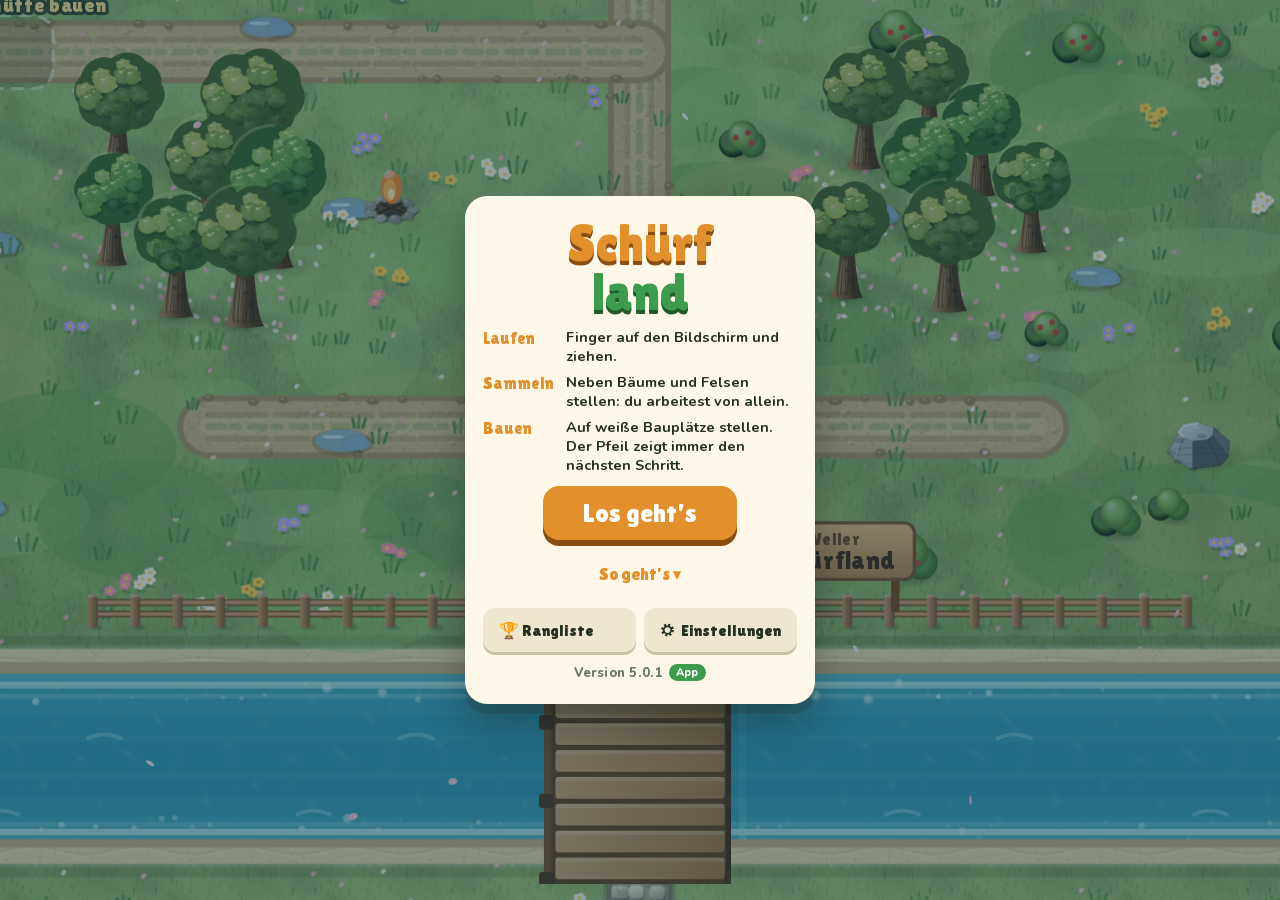
==== index.html @ 4ce953b7 "5.0.1: Lager-Rampe lagert alles ein, Holen nur per Knopf, Kran nur auf Wunsch Die Rampe packte ungef" ====
<!doctype html>
<html lang="de">
<head>
<meta charset="utf-8">
<meta name="viewport" content="width=device-width, initial-scale=1, viewport-fit=cover, user-scalable=no">
<title>Schürfland</title>
<meta name="description" content="Sammel- und Aufbauspiel: Rohstoffe abbauen, Dorf ausbauen, Produktion automatisieren.">
<meta name="theme-color" content="#2f9cc4">
<meta name="mobile-web-app-capable" content="yes">
<meta name="apple-mobile-web-app-capable" content="yes">
<meta name="apple-mobile-web-app-title" content="Schürfland">
<meta name="apple-mobile-web-app-status-bar-style" content="black-translucent">
<meta name="format-detection" content="telephone=no">
<link rel="manifest" href="manifest.webmanifest">
<link rel="icon" type="image/png" sizes="32x32" href="icons/favicon-32.png">
<link rel="apple-touch-icon" href="icons/apple-touch-icon.png">
<link rel="stylesheet" href="fonts.css">
<style>
:root{color-scheme:light;padding-top:env(safe-area-inset-top,0px);padding-bottom:env(safe-area-inset-bottom,0px);box-sizing:border-box}
body{margin:0;font:14px system-ui,-apple-system,"Segoe UI",sans-serif}
img{max-width:100%}
[hidden]{display:none!important}
#sfl-install{position:fixed;left:12px;right:12px;bottom:calc(12px + env(safe-area-inset-bottom,0px));z-index:9999;display:flex;gap:10px;align-items:center;
  background:#fff8e8;color:#23301f;border-radius:16px;padding:12px 12px 12px 14px;box-shadow:0 8px 24px rgba(0,0,0,.3);font:700 15px/1.3 Nunito,system-ui,sans-serif}
#sfl-install b{font-weight:900}
#sfl-install button{flex:none;min-width:44px;min-height:44px;border:0;border-radius:12px;background:#e2902b;color:#fff;font:900 15px Nunito,system-ui,sans-serif;cursor:pointer}
</style>
<style>
/* Layout: full-screen top-down island canvas; HUD chips on top with the current goal and a gear button; bottom sheet for workbench and order board; overlay cards for menu, settings and welcome-back */
:root{
  --sea:#2f9cc4; --grass:#7ccf5a; --wood:#a0662f; --stone:#9aa0a8; --gold:#ffd34d; --ink:#23301f; --paper:#fff8e8; --muted:#6b7a63; --mint:#3fcf8e; --red:#d9483b;
  --f-display:"Lilita One","Arial Black",system-ui,sans-serif;
  --f-body:"Nunito",system-ui,-apple-system,"Segoe UI",sans-serif;
  color-scheme:light;
}
[hidden]{display:none!important}
html,body{height:100%;margin:0;background:var(--sea);color:var(--ink);overflow:hidden;overscroll-behavior:none}
body{font-family:var(--f-body);-webkit-user-select:none;user-select:none;-webkit-tap-highlight-color:transparent}
#game{position:relative;width:100%;height:100%;overflow:hidden}
#cv{position:absolute;inset:0;width:100%;height:100%;display:block;touch-action:none}
#hud{position:absolute;left:0;right:0;top:0;padding:max(10px,env(safe-area-inset-top,0px)) max(16px,env(safe-area-inset-right,0px)) 0 max(16px,env(safe-area-inset-left,0px));display:flex;flex-direction:column;gap:8px;pointer-events:none}
.row{display:flex;align-items:center;gap:8px}
.chip{background:rgba(255,248,232,.94);border-radius:999px;padding:5px 12px;font-weight:900;font-size:16px;box-shadow:0 3px 0 rgba(35,48,31,.25);font-variant-numeric:tabular-nums;white-space:nowrap}
.chip.bump{animation:bump .22s ease-out}
@keyframes bump{50%{transform:scale(1.15)}}
.coin{display:inline-block;width:.85em;height:.85em;border-radius:50%;background:radial-gradient(circle at 35% 30%,#fff3b0 0 18%,var(--gold) 45%,#d9a516 100%);box-shadow:inset 0 -2px 0 #b8860b;vertical-align:-.08em;margin-right:.3em}
#bag.full{background:#ffd9d2;color:#b3261e}
#saved{flex:1;min-width:0;overflow:hidden;text-align:center;font-size:12px;font-weight:900;color:#fff;opacity:0;transition:opacity .35s;text-shadow:0 1px 2px rgba(0,0,0,.45);white-space:nowrap}
#saved.on{opacity:1}
#gear{pointer-events:auto;flex:none;width:36px;height:36px;border-radius:50%;background:rgba(255,248,232,.94);color:var(--ink);box-shadow:0 3px 0 rgba(35,48,31,.25);display:flex;align-items:center;justify-content:center;padding:0}
#gear svg{width:22px;height:22px}
#goal{align-self:center;background:rgba(35,48,31,.84);color:var(--paper);border-radius:12px;padding:6px 12px;font-weight:800;font-size:14px;text-align:center;max-width:100%;box-sizing:border-box;line-height:1.3}
#goal b{color:var(--gold)}
#goal small{display:block;font-size:13px;font-weight:700;color:#d6e6c6;margin-top:1px}
#goal small.wxl{color:#bfefff}
.buy.sure{background:var(--red);color:#fff;box-shadow:0 4px 0 #8f2a20}
#goal .coin{width:.8em;height:.8em}
#sheet{position:absolute;left:0;right:0;bottom:0;background:var(--paper);border-radius:20px 20px 0 0;box-shadow:0 -6px 24px rgba(0,0,0,.25);
  padding:14px max(16px,env(safe-area-inset-right,0px)) max(18px,env(safe-area-inset-bottom,0px)) max(16px,env(safe-area-inset-left,0px));display:flex;flex-direction:column;gap:6px;max-height:52%;overflow-y:auto;box-sizing:border-box}
#sheet h3{font-family:var(--f-display);font-weight:400;font-size:24px;margin:0;display:flex;justify-content:space-between;align-items:center}
#sheet h3 span{font-family:var(--f-body);font-size:16px;font-weight:900}
.sec{font-family:var(--f-display);font-size:19px;margin-top:6px}
.note{display:block;font-size:13px;color:var(--muted);font-weight:700}
.up{display:flex;justify-content:space-between;align-items:center;gap:10px;padding:6px 0;border-top:1px solid rgba(35,48,31,.1)}
.up div{min-width:0}
.up strong{display:block;font-size:16px}
.up small{display:block;font-size:13px;color:var(--muted);font-weight:700}
.pills{display:flex;flex-wrap:wrap;gap:6px;padding:0 0 6px}.pills .pill{max-width:100%;text-align:left}
.pill{font-family:var(--f-body);font-weight:900;font-size:13px;padding:6px 10px;border-radius:999px;background:#efe6cf;color:var(--ink);box-shadow:0 2px 0 #cbbf9f}
.sw{display:inline-block;width:.8em;height:.8em;border-radius:3px;vertical-align:-.05em;margin-right:.35em;box-shadow:inset 0 -2px 0 rgba(0,0,0,.25)}
.bar{display:inline-block;width:64px;height:7px;border-radius:4px;background:#e3dcc8;vertical-align:middle;margin-right:6px;overflow:hidden}
.bar i{display:block;height:100%;background:var(--mint)}
button{font-family:var(--f-display);border:0;cursor:pointer;transition:transform .08s}
button:active{transform:translateY(2px)}
button:focus-visible{outline:3px solid #1e6fd9;outline-offset:3px}
.buy{flex:none;min-width:86px;font-size:17px;padding:8px 12px;border-radius:12px;background:var(--mint);color:#0d3b26;box-shadow:0 4px 0 #23935f}
.buy.sm{min-width:0;font-size:14px;padding:7px 10px}
.buy:disabled{background:#d9d4c4;color:#8d8778;box-shadow:0 4px 0 #b9b3a2;cursor:default;transform:none}
#ov{position:absolute;inset:0;display:flex;align-items:center;justify-content:center;overflow-y:auto;
  padding:16px max(16px,env(safe-area-inset-right,0px)) 16px max(16px,env(safe-area-inset-left,0px));background:rgba(20,60,80,.45);box-sizing:border-box}
.card{width:100%;max-width:350px;margin:auto;background:var(--paper);border-radius:22px;padding:22px 18px;box-sizing:border-box;text-align:center;
  display:flex;flex-direction:column;gap:12px;align-items:center;box-shadow:0 10px 0 rgba(35,48,31,.2),0 20px 40px rgba(0,0,0,.25)}
.card h2{font-family:var(--f-display);font-weight:400;font-size:32px;margin:0;color:#e2902b;text-shadow:0 3px 0 #8a4d12}
.logo{font-family:var(--f-display);font-weight:400;font-size:52px;line-height:.95;margin:0;color:#e2902b;text-shadow:0 4px 0 #8a4d12}
.logo span{display:block;color:#3c9b4c;text-shadow:0 4px 0 #1f5c2a}
.how{display:grid;grid-template-columns:auto 1fr;gap:7px 12px;text-align:left;font-weight:700;font-size:14.5px;line-height:1.3;width:100%}
.how b{font-family:var(--f-display);font-weight:400;color:#e2902b;font-size:16.5px}
.big{font-size:26px;padding:12px 40px;border-radius:16px;background:#e2902b;color:#fff;box-shadow:0 6px 0 #8a4d12}
.ghost{font-size:16px;padding:8px 16px;border-radius:12px;background:#efe6cf;color:var(--ink);box-shadow:0 3px 0 #cbbf9f;display:inline-flex;align-items:center;gap:6px}
.ghost svg{width:18px;height:18px}
.small{margin:0;font-size:14px;color:var(--muted);font-weight:700}
.ver{margin:0;font-size:13px;color:var(--muted);font-weight:800;letter-spacing:.02em}
.earn{font-family:var(--f-display);font-size:46px;color:#d99a12;text-shadow:0 3px 0 rgba(35,48,31,.18);line-height:1}
.made{font-weight:800;font-size:15px;line-height:1.45;margin:0}
.opts{width:100%;display:flex;flex-direction:column;gap:2px}
.opt{display:flex;justify-content:space-between;align-items:center;padding:8px 2px;border-top:1px solid rgba(35,48,31,.1);font-weight:900;font-size:17px}
.tog{min-width:92px;font-size:17px;padding:7px 12px;border-radius:12px;background:var(--mint);color:#0d3b26;box-shadow:0 4px 0 #23935f}
.tog.off{background:#d9d4c4;color:#6d6758;box-shadow:0 4px 0 #b9b3a2}
.danger{font-size:16px;padding:9px 14px;border-radius:12px;background:#f3d5cf;color:#9b2a1f;box-shadow:0 3px 0 #d9a79d}
.danger.sure{background:var(--red);color:#fff;box-shadow:0 3px 0 #8f2a20}
.news{width:100%;text-align:left;background:#f3ead3;border-radius:14px;padding:10px 14px;box-sizing:border-box;font-size:14px;font-weight:700;line-height:1.35}
.news b{font-family:var(--f-display);font-weight:400;font-size:17px;color:#e2902b}
.news ul{margin:4px 0 0;padding-left:18px}
#blast{position:absolute;right:max(16px,env(safe-area-inset-right,0px));bottom:max(26px,calc(env(safe-area-inset-bottom,0px) + 14px));width:66px;height:66px;border-radius:50%;color:#fff;font-family:var(--f-display);font-size:28px;line-height:1;padding:0;
  background-image:conic-gradient(rgba(25,25,25,.55) var(--p,0%),rgba(0,0,0,0) 0),radial-gradient(circle at 35% 30%,#ffb35c,#e2483f 72%);box-shadow:0 5px 0 #8f2a20,0 8px 18px rgba(0,0,0,.25);text-shadow:0 2px 0 rgba(0,0,0,.35)}
#blast:disabled{box-shadow:0 5px 0 #6d4a44;cursor:default}
#blast.ready{animation:pulse 1.2s ease-in-out infinite}
#blast small{display:block;font-size:11px;font-family:var(--f-body);font-weight:900;margin-top:2px}
@keyframes pulse{50%{transform:scale(1.07)}}
#lagerBtn{pointer-events:auto;border:0;font-family:var(--f-body);color:var(--ink);cursor:pointer}
#lagerBtn.full{background:#ffd9d2;color:#b3261e}
#lagerBtn.warn{color:#9b2a1f}
.tabs{display:flex;gap:6px;position:sticky;top:-14px;background:var(--paper);padding:6px 0 6px;margin-top:-6px;z-index:1}
.tab{flex:1;font-size:15px;padding:8px 4px;border-radius:12px;background:#efe6cf;color:var(--ink);box-shadow:0 3px 0 #cbbf9f;white-space:nowrap}
.tab.on{background:#e2902b;color:#fff;box-shadow:0 3px 0 #8a4d12}
.x{flex:none;width:38px;height:38px;border-radius:50%;background:#efe6cf;color:var(--ink);box-shadow:0 3px 0 #cbbf9f;font-size:20px;line-height:1;padding:0}
.hd{display:flex;align-items:center;justify-content:space-between;gap:8px}
.hd h3{flex:1;min-width:0;flex-wrap:wrap;gap:2px 8px}
.grid{display:grid;grid-template-columns:repeat(auto-fill,minmax(150px,1fr));gap:6px}
.it{display:grid;grid-template-columns:auto 1fr auto;align-items:center;gap:2px 6px;background:#f3ead3;border-radius:12px;padding:6px 6px 6px 9px;min-width:0}
.it .nm{grid-column:2/4;min-width:0;font-weight:900;font-size:14px;line-height:1.15;overflow-wrap:anywhere}
.it .ct{grid-column:1/3;font-size:13px;color:var(--muted);font-weight:800;line-height:1.2}
.it .sw{margin:0}
.it .buy{min-width:0;font-size:13px;padding:6px 8px;box-shadow:0 3px 0 #23935f}
.warnl{background:#ffe3dc;color:#8f2a20;border-radius:12px;padding:7px 10px;font-weight:800;font-size:14px;line-height:1.3}
.okl{background:#e2f6e6;color:#1f6a3a;border-radius:12px;padding:7px 10px;font-weight:800;font-size:14px}
.pt{width:100%;border-collapse:collapse;font-size:14px;font-weight:800;font-variant-numeric:tabular-nums}
.pt td,.pt th{padding:5px 4px;border-top:1px solid rgba(35,48,31,.1);text-align:right;white-space:nowrap}
.pt th{font-size:13px;color:var(--muted);border-top:0}
.pt td:first-child,.pt th:first-child{text-align:left;white-space:normal}
.pt .neg{color:#b3261e}.pt .pos{color:#1f8a4a}.pt tr.bad td{background:#fff0ec}
.rec{display:flex;align-items:center;gap:4px;font-weight:900;font-size:14px;flex-wrap:wrap}
.sw.r{border-radius:50%}
.tabs{flex:none;flex-wrap:wrap}
.tabs::-webkit-scrollbar{display:none}
.tab{flex:1 1 28%;min-width:0;padding:8px 6px}
.hrow{display:grid;grid-template-columns:46px 1fr;gap:2px 10px;align-items:center;padding:8px 0 4px;border-top:1px solid rgba(35,48,31,.1)}
.hrow img{width:46px;height:46px;border-radius:12px;background:#f3ead3;grid-row:span 2}
.hrow strong{font-size:16px;line-height:1.15}
.hrow small{display:block;font-size:13px;color:var(--muted);font-weight:800;line-height:1.3}
.lvb{display:inline-block;width:56px;height:7px;border-radius:4px;background:#e3dcc8;vertical-align:middle;margin:0 4px;overflow:hidden}
.lvb i{display:block;height:100%;background:#e2902b}
.trait{display:inline-block;font-size:12.5px;font-weight:900;padding:2px 7px;border-radius:999px;background:#e2f6e6;color:#1f6a3a;margin:3px 4px 0 0}
.trait.food{background:#fff3cf;color:#7a5a12}.trait.hungry{background:#ffe3dc;color:#8f2a20}
.pill.on{background:#e2902b;color:#fff;box-shadow:0 2px 0 #8a4d12}
.pbar{flex:none;height:9px;border-radius:5px;background:#e3dcc8;overflow:hidden;margin-top:3px}.pbar i{display:block;height:100%;background:var(--mint)}
.req{display:grid;grid-template-columns:1fr auto;gap:2px 10px;font-weight:800;font-size:14px;align-items:center}
.req .ok{color:#1f8a4a}
.coll{display:grid;grid-template-columns:repeat(auto-fill,minmax(66px,1fr));gap:6px}
.coll div{background:#f3ead3;border-radius:10px;padding:5px 3px;text-align:center;font-size:12px;font-weight:800;line-height:1.15;overflow-wrap:anywhere}
.coll img{width:34px;height:34px;display:block;margin:0 auto 2px}
.coll .no{opacity:.4}.coll .no img{filter:grayscale(1) brightness(.6)}
.optc{display:flex;flex-direction:column;align-items:stretch;gap:2px;padding:6px 2px;border-top:1px solid rgba(35,48,31,.1);font-weight:900;font-size:16px;text-align:left}
.optc label{display:flex;justify-content:space-between}
.sld{width:100%;accent-color:#e2902b;height:26px;margin:0}
#fade{position:absolute;inset:0;background:#08060e;pointer-events:none;opacity:0}
@media (max-width:400px){.chip{font-size:15px;padding:5px 9px}.row{gap:6px}}
@media (max-width:350px){.chip{font-size:14px;padding:4px 7px}#saved{display:none}.tab{min-width:0;padding:8px 7px;font-size:14px}}
.ts{display:none}@media (max-width:370px){.tl{display:none}.ts{display:inline}}
@media (min-width:360px){.tabs.n7 .tab{flex-basis:22%;padding:8px 3px}.tabs.n7 .tl{display:none}.tabs.n7 .ts{display:inline}}
@media (prefers-reduced-motion:reduce){#blast.ready{animation:none}button{transition:none}.chip.bump{animation:none}#saved{transition:none}}
/* 4.3: Tippflächen mindestens 44 px, ein Bauteil-Satz für alle Bögen */
#sheet button,#hud button,.card button{min-height:44px;min-width:44px;box-sizing:border-box}
.pill{padding:8px 12px;font-size:14px}.it .buy{min-width:56px;padding:6px 8px}
#gear,.x{width:44px;height:44px}#lagerBtn{padding:5px 12px}
.buy:disabled,.buy[aria-disabled="true"]{pointer-events:none}
.up.why{cursor:pointer}
@media (max-width:400px){#saved .svt{display:none}#saved{font-size:16px}}
#saved.fail{display:block!important;opacity:1;color:#fff;background:#d9483b;border-radius:999px;padding:4px 10px;flex:none;text-shadow:none}
#toast{position:absolute;left:50%;bottom:max(24px,calc(env(safe-area-inset-bottom,0px) + 14px));transform:translateX(-50%);max-width:calc(100% - 32px);box-sizing:border-box;background:rgba(35,48,31,.9);color:var(--paper);border-radius:14px;padding:8px 14px;font-weight:800;font-size:15px;text-align:center;pointer-events:none;opacity:0;transition:opacity .25s}
#toast.on{opacity:1}
.sup{display:block;font-size:13px;color:#1f6a3a;font-weight:800;margin-top:2px}
.bufl{display:flex;flex-wrap:wrap;gap:4px 10px;font-weight:800;font-size:14px}
details.news summary,details.how2 summary{cursor:pointer;font-family:var(--f-display);font-size:17px;color:#e2902b;min-height:44px;display:flex;align-items:center;justify-content:center;gap:6px;list-style:none}
details.news summary::-webkit-details-marker,details.how2 summary::-webkit-details-marker{display:none}
details.news[open] summary{justify-content:flex-start}
details.how2{width:100%}details.how2 .how{margin-top:6px}
.xfer{width:100%;display:flex;flex-direction:column;gap:8px;text-align:left}
.xfer textarea{width:100%;box-sizing:border-box;min-height:84px;border-radius:12px;border:2px solid #cbbf9f;background:#fff;padding:8px;font:13px/1.3 ui-monospace,Menlo,monospace;color:var(--ink);resize:vertical;-webkit-user-select:text;user-select:text}
.xfer .row2{display:flex;gap:8px;flex-wrap:wrap}.xfer .row2 button{flex:1 1 40%}
.xfer .msg{font-weight:800;font-size:14px;line-height:1.35}.xfer .msg.bad{color:#9b2a1f}.xfer .msg.ok{color:#1f6a3a}
#back.stick{position:sticky;bottom:max(6px,env(safe-area-inset-bottom,0px));z-index:2}
.appt{display:inline-block;margin-left:6px;padding:1px 7px;border-radius:999px;background:#3c9b4c;color:#fff;font-size:11px;vertical-align:1px}
/* 4.4: Uhr und Jahreszeit unter dem Ziel (antippen: mehr dazu) */
#clock{pointer-events:auto;align-self:flex-start;background:none;border:0;padding:0 2px;margin-top:-10px;display:flex;align-items:center;font-family:var(--f-body);color:var(--ink);cursor:pointer}
#clock .clk{font-size:13px;padding:3px 10px;background:rgba(255,248,232,.86);box-shadow:0 2px 0 rgba(35,48,31,.2)}
@media (max-width:350px){#clock .clk{font-size:12px;padding:3px 8px}}
@media (max-height:620px){.logo{font-size:40px}.how{font-size:13.5px;gap:5px 10px}.card{gap:9px;padding:16px 16px}.big{font-size:23px;padding:10px 32px}}
@media (max-width:350px){#lagerBtn{padding:4px 8px}}
/* 4.5: Namen, Rangliste, Beim Verlassen */
.sel{-webkit-user-select:text;user-select:text}
.form{width:100%;display:flex;flex-direction:column;gap:4px;text-align:left}
.form label{font-weight:900;font-size:15px;margin-top:4px}.form label small{font-weight:700;color:var(--muted);font-size:13px}
.txt{width:100%;box-sizing:border-box;min-height:44px;border-radius:12px;border:2px solid #cbbf9f;background:#fff;padding:8px 10px;font:800 16px var(--f-body);color:var(--ink);-webkit-user-select:text;user-select:text}
.txt:focus{outline:3px solid #1e6fd9;outline-offset:1px;border-color:#1e6fd9}
.form .msg,.xfer .msg{font-weight:800;font-size:14px;line-height:1.35;min-height:1px}.form .msg.bad{color:#9b2a1f}.form .msg.ok{color:#1f6a3a}
.form .row2{display:flex;gap:8px;margin-top:4px}.form .row2 button{flex:1}
.opts2{padding:6px 0 4px}
.seg{display:flex;gap:6px;flex-wrap:wrap;margin-top:4px}.seg .pill{flex:1 1 auto;min-height:44px}
.mrow{display:flex;gap:8px;flex-wrap:wrap;justify-content:center;width:100%}.mrow button{flex:1 1 40%}
.lnk{text-decoration:none;justify-content:center;min-height:44px;box-sizing:border-box}
.rhd{width:100%}.rhd h2{flex:1;text-align:left}
.x.spin{animation:spin 1s linear infinite}@keyframes spin{to{transform:rotate(360deg)}}
.rwrap{width:100%}
.rlist{width:100%;display:flex;flex-direction:column;gap:3px;text-align:left}
.rrow{display:grid;grid-template-columns:30px minmax(0,1fr) 24px auto;gap:2px 6px;align-items:center;background:#f3ead3;border-radius:10px;padding:5px 8px;font-variant-numeric:tabular-nums}
.rrow .rp{font-family:var(--f-display);font-size:17px;color:#8a4d12;text-align:center}
.rrow .rn{min-width:0;line-height:1.15}.rrow .rn b{display:block;font-size:15px;font-weight:900;overflow:hidden;text-overflow:ellipsis;white-space:nowrap}
.rrow .rn small,.rrow .rs small{display:block;font-size:12px;color:var(--muted);font-weight:800;overflow:hidden;text-overflow:ellipsis;white-space:nowrap}
.rrow .rt{font-size:17px;text-align:center}.rrow .rs{text-align:right;line-height:1.15}.rrow .rs b{font-size:15px;font-weight:900}
.rrow .rs .coin{width:.8em;height:.8em;margin-right:.15em}
.rrow.me{background:#ffe7a8;box-shadow:inset 0 0 0 2px #e2902b}
.rrow.pin{position:sticky;bottom:70px;margin-top:6px;grid-template-columns:30px minmax(0,1fr);z-index:1}
.rlist.sm .rrow{padding:4px 8px}
.rinfo{background:#f3ead3;border-radius:12px;padding:10px 12px;font-weight:800;font-size:14px;text-align:center}.rinfo.bad{background:#ffe3dc;color:#8f2a20}
.rbtn{display:flex;gap:8px;flex-wrap:wrap;width:100%;justify-content:center}.rbtn button{flex:1 1 40%}
/* 5.0: ruhigeres HUD (4 feste Elemente), Ziel-Kasten in drei Zeilen, 5 Tabs, Tagesaufträge, Umbau-Karte */
#saved{flex:1;opacity:0!important;pointer-events:none}#saved.fail{opacity:1!important;flex:none;margin-left:auto}#saved.fail+#lagerBtn{margin-left:0}
#lagerBtn{position:relative;margin-left:auto}#lagerBtn .dot{position:absolute;top:-3px;right:-3px;width:12px;height:12px;border-radius:50%;background:var(--red);box-shadow:0 0 0 2px #fff8e8}
#coins.off{visibility:hidden}
#clock{display:none!important}
#goal{position:relative;padding:6px 14px}
#goal .gt{display:block}
#goal .gw{display:flex;flex-wrap:wrap;justify-content:center;gap:1px 10px;font-size:13.5px;font-weight:800;color:#f3ead3;margin-top:1px;font-variant-numeric:tabular-nums}
#goal .gw span{display:inline-flex;align-items:center;gap:2px;white-space:nowrap}
#goal .gw img{width:20px;height:19px;flex:none}
#goal .gw .ok{color:#8ef0a8}#goal .gw .full{color:#8ef0a8;opacity:.75}
#goal small{display:-webkit-box;-webkit-line-clamp:2;-webkit-box-orient:vertical;overflow:hidden}
#goal .wx{position:absolute;right:-7px;top:-7px;width:24px;height:24px;border-radius:50%;background:rgba(35,48,31,.9);box-shadow:0 0 0 2px rgba(255,248,232,.85);font-size:13px;line-height:24px;text-align:center}
.tabs.t5{flex-wrap:nowrap;gap:4px}
.tabs.t5 .tab{flex:1 1 0;min-width:0;padding:3px 1px;font-size:12.5px;line-height:1.05;display:flex;flex-direction:column;align-items:center;justify-content:center;gap:1px;overflow:hidden}
.tabs.t5 .tab .ti{font-size:17px;line-height:1.1}.tabs.t5 .tab .tn{max-width:100%;overflow:hidden;text-overflow:ellipsis}
@media (max-width:350px){.tabs.t5 .tab{font-size:11.5px}}
.up.hl{background:#fff1c9;border-radius:12px;padding:6px 8px;box-shadow:inset 0 0 0 2px #e2902b}
.mgrid{display:grid;grid-template-columns:1fr 1fr;gap:6px}
.mbtn{display:flex;align-items:center;gap:8px;text-align:left;font-family:var(--f-body);font-size:15px;padding:8px 10px;border-radius:14px;background:#f3ead3;color:var(--ink);box-shadow:0 3px 0 #cbbf9f;min-width:0}
.mbtn .mi{font-size:22px;flex:none}.mbtn b{display:block;font-weight:900;line-height:1.1}.mbtn small{display:block;font-size:12px;color:var(--muted);font-weight:800;line-height:1.15}
.mbtn span:last-child{min-width:0}
.stamps{display:grid;grid-template-columns:repeat(7,1fr);gap:5px;margin:2px 0 4px}
.stamp{aspect-ratio:1;border-radius:50%;border:2px dashed #cbbf9f;display:flex;align-items:center;justify-content:center;font-size:17px;background:#fffdf6;color:#cbbf9f;font-weight:900}
.stamp.on{background:radial-gradient(circle at 35% 30%,#ffd08a,#e2902b 70%);border:2px solid #8a4d12;color:#fff;box-shadow:0 2px 0 #8a4d12}
.chestc{display:flex;flex-direction:column;gap:6px;background:#fff1c9;border-radius:14px;padding:8px 10px}
.dord .rec img,.dord strong img{width:20px;height:19px;vertical-align:-4px;margin-right:2px}
.upd{width:100%;text-align:left;display:flex;flex-direction:column;gap:6px}
.upd .ref{background:#e2f6e6;color:#1f6a3a;border-radius:12px;padding:8px 12px;font-weight:800;font-size:14px;line-height:1.35}
.upd .ref b{font-family:var(--f-display);font-weight:400;font-size:17px}
.sub{font-size:12px;color:var(--muted);font-weight:800}
#toast{width:max-content;max-width:min(360px,calc(100% - 32px))}
</style>
</head>
<body>
<div id="game">
  <canvas id="cv"></canvas>
  <div id="hud" hidden>
    <div class="row"><div class="chip" id="coins"><span class="coin"></span>0</div><div class="chip" id="bag">🎒 0/20</div><div id="saved" role="status" aria-label="Speichern fehlgeschlagen"></div><button class="chip" id="lagerBtn" hidden aria-label="Dorf-Menü">☰ Dorf</button>
      <button id="gear" aria-label="Pause und Einstellungen"><svg viewBox="0 0 24 24" aria-hidden="true"><circle cx="12" cy="12" r="8" fill="none" stroke="currentColor" stroke-width="4.5" stroke-dasharray="3.1 3.2"/><circle cx="12" cy="12" r="6" fill="none" stroke="currentColor" stroke-width="2.8"/></svg></button></div>
    <div id="goal"></div>
    <button id="clock" hidden aria-hidden="true" tabindex="-1"><span id="clockTxt"></span></button>
  </div>
  <button id="blast" hidden aria-label="Sprengen"></button>
  <div id="fade"></div>
  <div id="sheet" hidden></div>
  <div id="toast" role="status" aria-live="polite"></div>
  <div id="ov"><div class="card" id="card"></div></div>
</div>

<script>
window.SFL_APP = { version: "5.0.1-534cfed2", standalone: (window.matchMedia && matchMedia('(display-mode: standalone)').matches) || navigator.standalone === true };
</script>
<script>
(() => {
'use strict';
const $ = id => document.getElementById(id);
const cv = $('cv'), ctx = cv.getContext('2d');
const blastEl = $('blast');
const clockEl = $('clock'), clockTxt = $('clockTxt');
const hud = $('hud'), coinsEl = $('coins'), bagEl = $('bag'), lagerEl = $('lagerBtn'), goalEl = $('goal'), savedEl = $('saved'), gearEl = $('gear'), sheet = $('sheet'), ov = $('ov'), card = $('card');
const FONT = '"Lilita One","Arial Black",system-ui,sans-serif';
const HOME_KEY = 'schuerfland-save', MKEY = 'schuerfland-meta', SKEY = 'schuerfland-settings', VERSION = '5.0.1', SAVE_V = 5.0;
const toastEl = $('toast');
try { document.documentElement.lang = 'de'; } catch (e) {}
// App-Hülle (installierbare Version auf eigener Domain): setzt window.SFL_APP = { version, standalone: true, onReady? }
const APP = (() => { try { const a = window.SFL_APP; return a && typeof a === 'object' ? a : null; } catch (e) { return null; } })();
// ---------- 5.0: Texte und Portal-Adapter (gemeinsam; Inhalt: Paket C) ----------
// Alle neuen Texte laufen über tx('schluessel', 'Deutscher Text'). In 5.0 kommt einfach der deutsche Text zurück; 5.1 hängt hier Übersetzungen an.
const tx = (k, de) => de;
// Portal-Anschluss (5.1). In 5.0 tut PORTAL nichts: rewarded() liefert false, also werden keine Werbe-Knöpfe gezeigt. midgame() ruft sofort weiter.
const PORTAL = { name: null, gameplayStart() {}, gameplayStop() {}, happy() {}, rewarded(kind, onDone) { return false; }, midgame(onDone) { if (typeof onDone === 'function') onDone(); } };
// ---------- (Ende 5.0: Texte und Portal-Adapter) ----------
// Expedition: ein kleiner Meta-Spielstand (Meisterpunkte, Boni, Inselliste) neben getrennten Spielständen je Insel.
// Die Heimatinsel bleibt unter ihrem alten Schlüssel; jede neue Insel bekommt einen eigenen.
const META0 = () => ({ v: 1, active: 0, islands: [], mp: 0, mpAll: 0, boost: {}, ship: false, next: 1, got: {} });
let META = META0(), metaFix = false;   // metaFix: reparierter Meta-Stand wird erst nach dem fertigen Laden geschrieben
(function readMeta() {
  const isO = v => v && typeof v === 'object' && !Array.isArray(v);
  let str = null, r = null;
  try { str = localStorage.getItem(MKEY); } catch (e) {}
  try { r = JSON.parse(str || 'null'); } catch (e) { r = null; }
  const extra = [];
  if (!isO(r)) {
    // Kaputt oder fehlt: jeder Insel-Spielstand trägt eine Kopie, die neueste gewinnt
    try { if (str && localStorage.getItem(MKEY + '-broken') === null) localStorage.setItem(MKEY + '-broken', str.slice(0, 200000)); } catch (e) {}
    r = null; let bt = -1;
    try {
      const ks = []; for (let i = 0; i < localStorage.length; i++) ks.push(localStorage.key(i));
      for (const k of ks) {
        if (k !== HOME_KEY && !/^schuerfland-insel-\d+$/.test(k)) continue;
        try { const o = JSON.parse(localStorage.getItem(k)); if (!isO(o)) continue; if (isO(o.isl)) extra.push(o.isl); if (isO(o.meta) && (Number(o.lastSeen) || 0) > bt) { bt = Number(o.lastSeen) || 0; r = o.meta; } } catch (e) {}
      }
    } catch (e) {}
    if (!r && !extra.length) return;
    r = r || {};
  }
  try {
    const seen = new Set(), isl = [...(Array.isArray(r.islands) ? r.islands : []), ...extra].filter(i => isO(i) && Number.isInteger(i.n) && i.n > 0 && ['nebel', 'eis', 'dschungel'].includes(i.theme) && !seen.has(i.n) && seen.add(i.n)).map(i => ({ ...i, seed: (Number(i.seed) >>> 0) || 1, mirror: !!i.mirror, name: String(i.name || '').slice(0, 30) || 'Insel ' + i.n })).sort((a, b) => a.n - b.n);
    const nn = v => Math.max(0, Math.floor(Number(v) || 0)), got = {};
    if (isO(r.got)) for (const k of Object.keys(r.got)) got[k] = nn(r.got[k]);
    META = { ...META0(), ...r, islands: isl, mp: nn(r.mp), mpAll: nn(r.mpAll), don: nn(r.don), boost: isO(r.boost) ? r.boost : {}, active: Number.isInteger(r.active) ? r.active : 0, ship: !!r.ship || isl.length > 0, next: Math.max(nn(r.next), 1, ...isl.map(i => i.n + 1)), got };
    if (extra.length || str === null || !isO(JSON.parse(str || 'null'))) metaFix = true;
  } catch (e) { META = META0(); }
})();
const ISL = META.active > 0 ? META.islands.find(i => i.n === META.active) || null : null;
if (!ISL) META.active = 0;
const KEY = ISL ? 'schuerfland-insel-' + ISL.n : HOME_KEY;
const BKEY = v => KEY + '-backup-v' + v, PKEY = KEY + '-prev';
function saveMeta() { try { localStorage.setItem(MKEY, JSON.stringify(META)); } catch (e) {} }
// Meisterpunkte-Boni: gelten auf allen Inseln
const BOOST = {
  start: { name: 'Startkapital',    what: 'Neue Inseln starten mit Münzen', fx: l => fmt(600 * l), max: 3, cost: [3, 6, 10] },
  abbau: { name: 'Werkzeugkunde',   what: 'Hacken und Fällen schneller',    fx: l => '+' + 6 * l + ' %', max: 5, cost: [2, 4, 6, 9, 12] },
  bag:   { name: 'Packkunst',       what: 'Mehr Platz im Rucksack',         fx: l => '+' + 5 * l, max: 3, cost: [3, 6, 10] },
  xp:    { name: 'Lehrmeister',     what: 'Helfer lernen schneller',        fx: l => '+' + 25 * l + ' %', max: 3, cost: [2, 5, 9] },
  mspd:  { name: 'Maschinenbau',    what: 'Maschinen schneller',            fx: l => '+' + 6 * l + ' %', max: 5, cost: [3, 5, 8, 11, 15] },
  lager: { name: 'Lagerkunde',      what: 'Größeres Lager',                 fx: l => '+' + 15 * l + ' %', max: 3, cost: [3, 6, 10] },
  preis: { name: 'Handelsgeschick', what: tx('boost.preis', 'Mehr Lohn für Tagesaufträge'), fx: l => '+' + 4 * l + ' %', max: 5, cost: [3, 5, 8, 11, 15] },   // 5.0: wirkt über orderMul('daily') statt auf die Preise
};
const BL = k => BOOST[k] ? Math.max(0, Math.min(BOOST[k].max, Math.floor(Number(META.boost[k]) || 0))) : 0;
const ISEED = ISL ? ISL.seed : 20261107, MIRROR = !!(ISL && ISL.mirror), MAXIS = 1010;
const MXv = x => MIRROR ? MAXIS - x : x;   // Spiegelung der Inselkarte (für spätere feste Punkte)
const fadeEl = $('fade');
const GEAR = '<svg viewBox="0 0 24 24" aria-hidden="true"><circle cx="12" cy="12" r="8" fill="none" stroke="currentColor" stroke-width="4.5" stroke-dasharray="3.1 3.2"/><circle cx="12" cy="12" r="6" fill="none" stroke="currentColor" stroke-width="2.8"/></svg>';

// ---------- Farben ----------
function rgbOf(h) { const n = parseInt(h.slice(1), 16); return [n >> 16 & 255, n >> 8 & 255, n & 255]; }
function shade(h, k) { const c = rgbOf(h), f = k < 0 ? 0 : 255, a = Math.min(1, Math.abs(k)); return 'rgb(' + c.map(v => Math.round(v + (f - v) * a)).join(',') + ')'; }
function rgba(h, a) { const c = rgbOf(h); return 'rgba(' + c[0] + ',' + c[1] + ',' + c[2] + ',' + a + ')'; }

// ---------- Einstellungen ----------
let SET = { sound: true, vib: true, gfx: 'hoch', sfx: 0.8, amb: 0.6, mus: 0.35, wetter: true, calm: false, tagnacht: true, jahr: true, seasonDays: 2, leave: 'pause', pname: '', dorf: '' };
// 4.5: Spielername (2–16 Zeichen) und Dorfname (2–20): Buchstaben (auch ÄÖÜäöüß), Ziffern, Leerzeichen, Punkt, Unterstrich, Bindestrich
const NAME_RE = /^[A-Za-z0-9ÄÖÜäöüß ._-]+$/;
const cleanName = (v, max) => { const t = String(v == null ? '' : v).replace(/\s+/g, ' ').trim(); return t.length >= 2 && t.length <= max && NAME_RE.test(t) ? t : ''; };
const vol01 = (v, d) => { const n = Number(v); return Number.isFinite(n) ? Math.max(0, Math.min(1, n)) : d; };
try { const r = JSON.parse(localStorage.getItem(SKEY) || 'null'); if (r && typeof r === 'object') SET = { ...r, sound: r.sound !== false, vib: r.vib !== false, gfx: r.gfx === 'niedrig' ? 'niedrig' : 'hoch', sfx: vol01(r.sfx, 0.8), amb: vol01(r.amb, 0.6), mus: vol01(r.mus, 0.35), wetter: r.wetter !== false, calm: r.calm === true, tagnacht: r.tagnacht !== false, jahr: r.jahr !== false, seasonDays: [1, 2, 4].includes(Number(r.seasonDays)) ? Number(r.seasonDays) : 2, leave: r.leave === 'weiter' ? 'weiter' : 'pause', pname: cleanName(r.pname, 16), dorf: cleanName(r.dorf, 20), rangAsk: r.rangAsk === true }; } catch (e) {}
function saveSet() { try { localStorage.setItem(SKEY, JSON.stringify(SET)); } catch (e) {} }
const LOW = () => SET.gfx === 'niedrig';
// 4.5: Beim Verlassen pausiert das Spiel (Standard). „Weiterarbeiten“ ist der alte Offline-Verdienst (höchstens 2 Std).
const PAUSE = () => SET.leave !== 'weiter';
// 4.4 Leistungsautomatik: läuft das Spiel auf einem langsamen Gerät länger ruckelig, wird teure Zierde vorübergehend ausgedünnt
// (LITE 1) und, wenn das nicht reicht, die Leinwand mit geringerer Auflösung gezeichnet (LITE 2 und 3, RS = Auflösungsfaktor)
let LITE = 0, RS = 1;
const FANCY = () => !LITE && SET.gfx !== 'niedrig';
// Bewegung reduzieren: Systemeinstellung oder Schalter in den Einstellungen (kein Wackeln, weniger Konfetti, nichts hüpft)
const RMQ = (() => { try { return matchMedia('(prefers-reduced-motion: reduce)'); } catch (e) { return null; } })();
const CALM = () => !!SET.calm || !!(RMQ && RMQ.matches);

// ---------- Daten ----------
// 5.0 D2-Kalibrierung (4.3 Hebel 2, Spitzenwaren): gluterz 50, obsidian 40, juwel 55, glutbarren 130, stahl 160, mithril 45, sternenerz 90, silberbarren 35, mithrilbarren 100
const RES = {
  holz:        { name: 'Holz',        col: '#a0662f', price: 1 },
  stein:       { name: 'Stein',       col: '#a3a9b2', price: 2 },
  eisen:       { name: 'Eisen',       col: '#c97a4a', price: 6 },
  gold:        { name: 'Gold',        col: '#ffcf3d', price: 15 },
  kristall:    { name: 'Kristall',    col: '#7fe8ff', price: 30 },
  sand:        { name: 'Sand',        col: '#f0cf78', price: 2 },
  kaktus:      { name: 'Kaktus',      col: '#4fa65a', price: 8 },
  bernstein:   { name: 'Bernstein',   col: '#ffa53a', price: 40 },
  obsidian:    { name: 'Obsidian',    col: '#5a4d78', price: 40 },
  gluterz:     { name: 'Glut-Erz',    col: '#ff6a2b', price: 50 },
  hartholz:    { name: 'Hartholz',    col: '#7a4a2a', price: 4 },
  mondholz:    { name: 'Mondholz',    col: '#9fe0ff', price: 50 },
  bretter:     { name: 'Bretter',     col: '#deae6c', price: 3,   shape: 'plank' },
  balken:      { name: 'Balken',      col: '#b5763e', price: 12,  shape: 'beam' },
  eisenbarren: { name: 'Eisenbarren', col: '#c3cad4', price: 16,  shape: 'bar' },
  goldbarren:  { name: 'Goldbarren',  col: '#ffcf3d', price: 40,  shape: 'bar' },
  juwel:       { name: 'Juwelen',     col: '#4fe6c4', price: 55,  shape: 'gem' },
  glas:        { name: 'Glas',        col: '#bfefff', price: 6,   shape: 'pane' },
  schmuck:     { name: 'Schmuck',     col: '#ffb347', price: 90,  shape: 'gem' },
  klinge:      { name: 'Klingen',     col: '#7a6aa8', price: 120, shape: 'blade' },
  glutbarren:  { name: 'Glutbarren',  col: '#ff7a33', price: 130, shape: 'bar' },
  fenster:     { name: 'Fenster',     col: '#9fd8f0', price: 14,  shape: 'window' },
  laterne:     { name: 'Laternen',    col: '#ffcf5a', price: 30,  shape: 'lantern' },
  stahl:       { name: 'Werkzeugstahl', col: '#8fa3c0', price: 160, shape: 'bar' },
  // 4.0: Tiefenmine, Ackerland, Essen
  kupfer:      { name: 'Kupfererz',   col: '#d9824a', price: 8,  deep: true },
  silber:      { name: 'Silbererz',   col: '#d4dbe4', price: 20, deep: true },
  mithril:     { name: 'Mithril',     col: '#7fe0cc', price: 45, deep: true },
  sternenerz:  { name: 'Sternenerz',  col: '#b48cff', price: 90, deep: true },
  kupferbarren:{ name: 'Kupferbarren', col: '#e8925a', price: 22, shape: 'bar' },
  silberbarren:{ name: 'Silberbarren', col: '#e9eef4', price: 35, shape: 'bar' },
  mithrilbarren:{ name: 'Mithrilbarren', col: '#8ff0dc', price: 100, shape: 'bar' },
  weizen:      { name: 'Weizen',      col: '#f2cf5b', price: 3, shape: 'sheaf' },
  mehl:        { name: 'Mehl',        col: '#f6f0e0', price: 7, shape: 'sack' },
  brot:        { name: 'Brot',        col: '#d99a4e', price: 16, shape: 'bread', food: 120 },
  fisch:       { name: 'Fisch',       col: '#8fbfe0', price: 9, shape: 'fish', food: 60 },
  raeucherfisch:{ name: 'Räucherfisch', col: '#c98a4a', price: 30, shape: 'fish', food: 200 },
  // 4.1: Strom und Forschung
  kohle:       { name: 'Kohle',       col: '#3a3640', price: 5, deep: true },
  buch:        { name: 'Bücher',      col: '#b04a3a', price: 30, shape: 'book' },
  fp:          { name: 'Forschung',   col: '#7fd2f5', price: 40, shape: 'scroll', nosell: true },
  // 4.2: Inselwaren
  runenstein:  { name: 'Runenstein',  col: '#9fb8c8', price: 90 },
  eiskristall: { name: 'Eiskristall', col: '#bff2ff', price: 85, shape: 'gem' },
  leuchtfrucht:{ name: 'Leuchtfrucht', col: '#ffb84a', price: 80 },
  // 5.0 (Paket E, Siedler): Werkzeuge für Berufe, vom Werkzeugmacher (Anheuern braucht sie ab S.done.werkzeugm)
  w_axt:       { name: tx('res.w_axt', 'Axt'),     col: '#b8865a', price: 25, shape: 'werkzeug', tool: true },
  w_hacke:     { name: tx('res.w_hacke', 'Hacke'), col: '#9aa3ad', price: 25, shape: 'werkzeug', tool: true },
  w_sense:     { name: tx('res.w_sense', 'Sense'), col: '#d9c27a', price: 25, shape: 'werkzeug', tool: true },
  w_angel:     { name: tx('res.w_angel', 'Angel'), col: '#7fb3d9', price: 25, shape: 'werkzeug', tool: true },
};
// 5.0: Preise aus 4.5 für alle Waren, deren Preis sich geändert hat (für die Migration: teilweise bezahlte Bauplätze, Vergleich der Werte)
const LEGACY_PRICE = { kristall: 40, bernstein: 70, obsidian: 110, gluterz: 150, mondholz: 90, juwel: 110, schmuck: 180, klinge: 280, glutbarren: 400, laterne: 36, stahl: 560, mithril: 110, sternenerz: 260, silberbarren: 52, mithrilbarren: 300 };
const FOODS = ['raeucherfisch', 'brot', 'fisch'];
const NODE = {
  tree:      { res: 'holz',      amount: 4, tool: 'axe',  tier: 1, regrow: 30, r: 18, tree: true },
  tanne:     { res: 'holz',      amount: 5, tool: 'axe',  tier: 1, regrow: 33, r: 17, tree: true },
  palme:     { res: 'holz',      amount: 3, tool: 'axe',  tier: 1, regrow: 30, r: 15, tree: true },
  eiche:     { res: 'hartholz',  amount: 4, tool: 'axe',  tier: 2, regrow: 45, r: 20, tree: true },
  mondbaum:  { res: 'mondholz',  amount: 3, tool: 'axe',  tier: 5, regrow: 90, r: 19, tree: true },
  rock:      { res: 'stein',     amount: 4, tool: 'pick', tier: 1, regrow: 20, r: 16 },   // 5.0 (Abschnitt 12): 10 → 25 s; D2-Kalibrierung (12.4: 20–30): 20
  eisen:     { res: 'eisen',     amount: 5, tool: 'pick', tier: 2, regrow: 14, regrowUp: 30, r: 17 },   // 5.0: oben (Steinbruch) 30 s, unter Tage 14 s (× BERG_REGROW)
  gold:      { res: 'gold',      amount: 5, tool: 'pick', tier: 3, regrow: 18, r: 17 },
  kristall:  { res: 'kristall',  amount: 4, tool: 'pick', tier: 4, regrow: 24, r: 18 },
  duene:     { res: 'sand',      amount: 5, tool: 'pick', tier: 1, regrow: 10, r: 17 },
  kaktus:    { res: 'kaktus',    amount: 4, tool: 'axe',  tier: 3, regrow: 14, r: 14 },
  bernstein: { res: 'bernstein', amount: 4, tool: 'pick', tier: 5, regrow: 22, r: 17 },
  obsidian:  { res: 'obsidian',  amount: 4, tool: 'pick', tier: 6, regrow: 24, r: 18 },
  glut:      { res: 'gluterz',   amount: 4, tool: 'pick', tier: 7, regrow: 28, r: 17 },
  // 4.0: Felder und Fischgründe
  weizen:    { res: 'weizen',    amount: 3, tool: 'axe',  tier: 1, regrow: 16, r: 13, crop: true },
  fisch:     { res: 'fisch',     amount: 3, tool: 'axe',  tier: 1, regrow: 10, r: 14, fish: true },
  // Bergwerk-Erze: wachsen ab 5.0 auf den Sohlen nach (Basis wie oben, unter Tage × BERG_REGROW, Abschnitt 3.2). Sonderknoten (Schatz, Kiste …) nicht.
  kupfer:    { res: 'kupfer',    amount: 5, tool: 'pick', tier: 2, regrow: 14, r: 17, deep: true },
  silber:    { res: 'silber',    amount: 5, tool: 'pick', tier: 3, regrow: 22, r: 17, deep: true },
  mithril:   { res: 'mithril',   amount: 4, tool: 'pick', tier: 6, regrow: 28, r: 18, deep: true },
  sternenerz:{ res: 'sternenerz', amount: 4, tool: 'pick', tier: 7, regrow: 34, r: 18, deep: true },
  schatz:    { res: 'gold',      amount: 6, tool: 'pick', tier: 2, regrow: 1e9, r: 19, deep: true, special: 'schatz' },
  fossil:    { res: 'stein',     amount: 3, tool: 'pick', tier: 1, regrow: 1e9, r: 17, deep: true, special: 'fossil' },
  kiste:     { res: 'stein',     amount: 1, tool: 'pick', tier: 1, regrow: 1e9, r: 15, deep: true, special: 'kiste' },
  kohle:     { res: 'kohle',     amount: 6, tool: 'pick', tier: 2, regrow: 14, r: 17, deep: true },
  menhir:    { res: 'runenstein', amount: 4, tool: 'pick', tier: 4, regrow: 26, r: 18, isle: 'nebel' },
  eisblume:  { res: 'eiskristall', amount: 4, tool: 'pick', tier: 3, regrow: 24, r: 17, isle: 'eis' },
  leuchtbaum:{ res: 'leuchtfrucht', amount: 3, tool: 'axe', tier: 2, regrow: 22, r: 18, tree: true, isle: 'dschungel' },
};
for (const t of [2, 3, 4, 5, 6, 7]) NODE['hart' + t] = { res: 'stein', amount: 6 + t * 2, tool: 'pick', tier: t, regrow: 1e9, r: 27, deep: true, special: 'hart' };
// 5.0: Nachwachszeit eines Knotens (oben gilt regrowUp, falls gesetzt; unter Tage region 'tiefe')
const nodeRegrow = n => { const d = NODE[n.kind]; return (n.region !== 'tiefe' && d.regrowUp) || d.regrow; };
const KINDOF = {}; for (const k in NODE) { const r = NODE[k].res; if (NODE[k].special) continue; if (!KINDOF[r] || NODE[KINDOF[r]].tier > NODE[k].tier) KINDOF[r] = k; }
// Gebiete (begehbar, solange freigeschaltet)
const REGIONS = [
  { id: 'wiese',      x0: 0,    y0: 1400, x1: 900,  y1: 2200, ground: '#7fb35b', kind: 'gras' },
  { id: 'dweg',       x0: 395,  y0: 2190, x1: 505,  y1: 2342, bridge: true },
  { id: 'dorf',       x0: 20,   y0: 2330, x1: 1040, y1: 3490, ground: '#88b862', kind: 'dorf' },
  { id: 'asteg',      x0: 1030, y0: 2746, x1: 1122, y1: 2828, lock: 'ackersteg', bridge: true },
  { id: 'acker',      x0: 1112, y0: 2400, x1: 1640, y1: 3330, lock: 'ackersteg', ground: '#8fb95f', kind: 'acker' },
  { id: 'fsteg',      x0: 1630, y0: 2756, x1: 1770, y1: 2816, lock: 'fischer', bridge: true },
  { id: 'hsteg',      x0: 906,  y0: 3484, x1: 954,  y1: 3668, lock: 'hafen', bridge: true },
  { id: 'bruecke',    x0: 395,  y0: 1290, x1: 505,  y1: 1410, lock: 'bruecke', bridge: true },
  { id: 'steinbruch', x0: 0,    y0: 700,  x1: 900,  y1: 1300, lock: 'bruecke', ground: '#cdb98e', kind: 'erde' },
  { id: 'tor',        x0: 410,  y0: 615,  x1: 490,  y1: 712,  lock: 'mine', ground: '#7a6250', gate: true },
  { id: 'mine',       x0: 90,   y0: 330,  x1: 810,  y1: 625,  lock: 'mine', ground: '#5d4838', kind: 'mine' },   // 5.0: die Zeche (Förderturm, Schacht); Grotte und tor2 sind Sohle 4 im Bergwerk
  { id: 'wsteg',      x0: -122, y0: 1795, x1: 12,   y1: 1885, lock: 'waldsteg', bridge: true },
  { id: 'wald',       x0: -760, y0: 1360, x1: -110, y1: 2160, lock: 'waldsteg', ground: '#5e984a', kind: 'wald' },
  { id: 'steg',       x0: 890,  y0: 1700, x1: 1020, y1: 1790, lock: 'steg', bridge: true },
  { id: 'sand',       x0: 1010, y0: 1250, x1: 1750, y1: 2100, lock: 'steg', ground: '#ebd39a', kind: 'sand' },
  { id: 'pass',       x0: 1340, y0: 1070, x1: 1420, y1: 1260, lock: 'vulkan', ground: '#6a5048', gate: true },
  { id: 'vulkan',     x0: 1010, y0: 380,  x1: 1750, y1: 1080, lock: 'vulkan', ground: '#5c4a46', kind: 'vulkan' },
];
const REG = Object.fromEntries(REGIONS.map(r => [r.id, r]));
const MAINREG = ['wiese', 'dorf', 'wald', 'steinbruch', 'mine', 'sand', 'vulkan', 'acker'];
// 5.0: grotte ist der Name von Sohle 4 (Inselthemen überschreiben ihn), tiefe das Bergwerk unter Tage
const REGNAME = { wiese: 'Wiese', dorf: 'Dorf', wald: 'Tannenwald', steinbruch: 'Steinbruch', mine: tx('reg.mine', 'Zeche'), grotte: tx('reg.grotte', 'Kristallgrotte'), sand: 'Sandbucht', vulkan: 'Vulkan', acker: 'Ackerland', tiefe: tx('reg.tiefe', 'Bergwerk') };
const LINKS = [
  ['wiese', 'dorf', { x: 450, y: 2172 }, { x: 450, y: 2362 }],
  ['wiese', 'steinbruch', { x: 450, y: 1440 }, { x: 450, y: 1272 }],
  ['steinbruch', 'mine', { x: 450, y: 735 }, { x: 450, y: 600 }],
  ['wiese', 'sand', { x: 876, y: 1745 }, { x: 1036, y: 1745 }],
  ['wiese', 'wald', { x: 24, y: 1840 }, { x: -134, y: 1840 }],
  ['sand', 'vulkan', { x: 1380, y: 1276 }, { x: 1380, y: 1056 }],
  ['dorf', 'acker', { x: 1012, y: 2786 }, { x: 1140, y: 2786 }],
];
// Das Dorf: Lager in der Mitte, Maschinen auf festen Plätzen rund um den Dorfplatz
const LAGER = { x: 275, y: 2490 }, LPAD = { x: 402, y: 2512 }, WELL = { x: 450, y: 2715 }, MILL = { x: 955, y: 2935 };
// opt: freiwillige Ausbauten (Sammler, Häuser, Kran, Strom, Wege), nicht Teil der Zielkette
// 5.0: sohle = so tief muss das Bergwerk sein (ersetzt deep, Prüfung über sohleNow()). Neu: werkzeugm (Paket E), foerderturm (Paket B), weg_* (Paket E, im Block „5.0: Siedler: Daten“).
// Weg: schacht (wird mit „mine“ gebaut, siehe SCHACHT), grotte (Sohle 4), h_mine und h_grotte (werden Bohrer, HARV45). Punkte zählen nach PTS45 (Rangliste).
const PLATES = [
  { id: 'lager',     x: 275,  y: 2490, cost: { holz: 15 }, title: 'Lager bauen', done: 'Hier den Rucksack ausleeren!' },
  { id: 'bruecke',   x: 450,  y: 1460, req: 'lager', cost: { holz: 25 }, title: 'Brücke bauen', done: 'Der Steinbruch ist offen!' },
  { id: 'huette',    x: 950,  y: 2492, cost: { holz: 30, stein: 15 }, title: 'Helferhütte bauen', done: 'Holzfäller und Träger ziehen ein!' },
  { id: 'saege',     x: 110,  y: 2710, req: 'bruecke', cost: { holz: 30, stein: 10 }, title: 'Sägewerk bauen', done: 'Holz aus dem Lager wird zu Brettern' },
  { id: 'waldsteg',  x: 62,   y: 1840, req: 'huette', cost: { bretter: 20, holz: 20 }, title: 'Waldbrücke bauen', done: 'Der Tannenwald ist offen!' },
  { id: 'haus1',     x: 950,  y: 2712, req: 'huette', opt: true, cost: { bretter: 30, stein: 40 }, title: 'Wohnhaus bauen', done: 'Platz für 2 weitere Helfer' },
  { id: 'h_wiese',   x: 180,  y: 1640, req: 'saege', opt: true, cost: { bretter: 25, stein: 25 }, title: 'Sägebot bauen', done: 'Fällt Bäume auf der Wiese von allein' },
  { id: 'mine',      x: 450,  y: 770,  req: 'saege', cost: { bretter: 40, stein: 60 }, title: tx('pl.mine', 'Bergwerk öffnen'), done: tx('pl.mine.done', 'Das Bergwerk ist offen! Sohle 1: Eisen') },
  { id: 'h_stein',   x: 95,   y: 1170, req: 'mine', opt: true, cost: { bretter: 40, stein: 50 }, title: 'Steinbrecher bauen', done: 'Bricht Stein von allein' },
  { id: 'ofen',      x: 270,  y: 2710, req: 'mine', cost: { stein: 50, bretter: 20 }, title: 'Schmelzofen bauen', done: 'Erz aus dem Lager wird zu Barren' },
  { id: 'h_wald',    x: -470, y: 2060, req: 'ofen', opt: true, cost: { bretter: 40, eisenbarren: 12 }, title: 'Sägebot bauen', done: 'Fällt Eichen und Tannen von allein' },
  { id: 'werkzeugm', x: 965,  y: 3170, req: 'ofen', cost: { stein: 25, bretter: 20, eisenbarren: 5 }, title: tx('pl.werkzeugm', 'Werkzeugmacher bauen'), done: tx('pl.werkzeugm.done', 'Macht Werkzeuge: neue Helfer brauchen eins') },
  { id: 'ackersteg', x: 990,  y: 2786, req: 'werkzeugm', cost: { bretter: 60, eisenbarren: 15 }, title: 'Ackersteg bauen', done: 'Das Ackerland ist offen!' },
  { id: 'muehle',    x: 955,  y: 2935, req: 'ackersteg', cost: { bretter: 50, stein: 40, weizen: 20 }, title: 'Mühle reparieren', done: 'Weizen wird zu Mehl' },
  { id: 'baeckerei', x: 660,  y: 3170, req: 'muehle', cost: { stein: 60, bretter: 40, kupferbarren: 8 }, title: 'Bäckerei bauen', done: 'Mehl wird zu Brot · Helfer werden satt' },
  { id: 'tier2',     x: 450,  y: 3170, req: 'baeckerei', pop: 5, cost: { brot: 40, bretter: 120, stein: 100 }, title: 'Zum Dorf werden', done: '+2 Helferplätze · Schmied' },
  { id: 'foerderturm', x: 300, y: 425, req: 'tier2', cost: { balken: 40, eisenbarren: 40, bretter: 60 }, title: tx('pl.foerderturm', 'Förderturm bauen'), done: tx('pl.foerderturm.done', 'Bohrer im Bergwerk liefern ins Lager') },
  { id: 'haus2',     x: 630,  y: 2932, req: 'foerderturm', opt: true, cost: { balken: 25, stein: 80, eisenbarren: 20 }, title: 'Wohnhaus bauen', done: 'Platz für 2 weitere Helfer' },
  { id: 'schleif',   x: 790,  y: 2710, req: 'foerderturm', cost: { eisenbarren: 80, goldbarren: 35, balken: 50 }, title: 'Schleiferei bauen', done: 'Kristall wird zu Juwelen' },
  { id: 'kran',      x: 105,  y: 2490, req: 'schleif', opt: true, cost: { balken: 100, eisenbarren: 100, goldbarren: 40 }, title: 'Verteilerkran bauen', done: 'Liefert ans Ziel und verkauft Überschuss' },
  { id: 'fischer',   x: 1545, y: 2690, req: 'schleif', cost: { balken: 60, bretter: 100, kupferbarren: 30 }, title: 'Fischerhütte bauen', done: 'Fische vom Steg · Helfer werden satt' },
  { id: 'krone',     x: 450,  y: 395,  req: 'fischer', cost: { juwel: 50, goldbarren: 65 }, title: 'Kristallkrone errichten', done: tx('pl.krone.done', 'Helfer arbeiten 10 % schneller') },
  { id: 'tier3',     x: 450,  y: 3170, req: 'krone', pop: 12, sohle: 4, cost: { brot: 160, fisch: 80, balken: 160, kupferbarren: 120, goldbarren: 60 }, title: 'Zur Kleinstadt werden', done: '+2 Helferplätze · Händler, Vorarbeiter, Räucherei' },
  { id: 'raeucherei',x: 1540, y: 2950, req: 'tier3', cost: { stein: 200, balken: 80, eisenbarren: 80 }, title: 'Räucherei bauen', done: 'Fisch und Holz werden zu Räucherfisch' },
  { id: 'haus4',     x: 830,  y: 3170, req: 'tier3', opt: true, cost: { balken: 80, stein: 150, kupferbarren: 30 }, title: 'Wohnhaus bauen', done: 'Platz für 2 weitere Helfer' },
  { id: 'steg',      x: 840,  y: 1745, req: 'raeucherei', cost: { balken: 325, eisenbarren: 240 }, title: 'Steg bauen', done: 'Die Sandbucht ist offen!' },
  { id: 'glas',      x: 630,  y: 2710, req: 'steg', cost: { bretter: 475, sand: 395 }, title: 'Glashütte bauen', done: 'Sand wird zu Glas' },
  { id: 'h_sand',    x: 1230, y: 1980, req: 'steg', opt: true, cost: { balken: 80, eisenbarren: 80 }, title: 'Sandpumpe bauen', done: 'Pumpt Sand von allein' },
  { id: 'werkstatt', x: 110,  y: 2930, req: 'glas', cost: { glas: 415, balken: 240, eisenbarren: 240 }, title: 'Werkstatt bauen', done: 'Macht Fenster und Laternen' },
  { id: 'haus3',     x: 790,  y: 2932, req: 'werkstatt', opt: true, cost: { fenster: 60, balken: 120, laterne: 20 }, title: 'Wohnhaus bauen', done: 'Platz für 2 weitere Helfer' },
  { id: 'erfinder',  x: 450,  y: 3380, req: 'werkstatt', cost: { fenster: 80, laterne: 30, balken: 120, juwel: 20 }, title: 'Erfinderwerkstatt bauen', done: 'Bücher und Edelsteine werden zu Forschung' },
  { id: 'tier4',     x: 450,  y: 3170, req: 'erfinder', pop: 18, sohle: 5, cost: { raeucherfisch: 200, brot: 320, laterne: 80, silberbarren: 200, fenster: 160 }, title: 'Zur Stadt werden', done: '+2 Helferplätze · gepflasterte Stadt' },
  { id: 'haus5',     x: 110,  y: 3170, req: 'tier4', opt: true, cost: { fenster: 60, balken: 150, silberbarren: 20 }, title: 'Wohnhaus bauen', done: 'Platz für 2 weitere Helfer' },
  { id: 'hafen',     x: 930,  y: 3420, req: 'tier4', cost: { balken: 200, bretter: 300, eisenbarren: 120 }, title: 'Hafensteg bauen', done: 'Handelsschiffe legen an' },
  { id: 'vulkan',    x: 1380, y: 1335, req: 'hafen', cost: { fenster: 275, kaktus: 275, schmuck: 75 }, title: 'Vulkanpass öffnen', done: 'Der Vulkan ist offen!' },
  { id: 'kraftwerk', x: 1215, y: 3235, req: 'vulkan', tech: 'dampf', cost: { eisenbarren: 150, stein: 300, kupferbarren: 80 }, title: 'Dampfmaschine bauen', done: 'Holz und Kohle werden zu Strom' },
  { id: 'mast1', x: 1376, y: 3150, req: 'kraftwerk', tech: 'netz', opt: true, mast: true, cost: { eisenbarren: 15, kupferbarren: 15, balken: 10 }, title: 'Strommast bauen', done: 'Das Stromnetz wächst' },
  { id: 'mast2', x: 1010, y: 3080, req: 'kraftwerk', tech: 'netz', opt: true, mast: true, cost: { eisenbarren: 15, kupferbarren: 15, balken: 10 }, title: 'Strommast bauen', done: 'Das Stromnetz wächst' },
  { id: 'mast3', x: 700,  y: 2860, req: 'kraftwerk', tech: 'netz', opt: true, mast: true, cost: { eisenbarren: 15, kupferbarren: 15, balken: 10 }, title: 'Strommast bauen', done: 'Das Stromnetz wächst' },
  { id: 'mast4', x: 372,  y: 2852, req: 'kraftwerk', tech: 'netz', opt: true, mast: true, cost: { eisenbarren: 15, kupferbarren: 15, balken: 10 }, title: 'Strommast bauen', done: 'Das Stromnetz wächst' },
  { id: 'mast5', x: 640,  y: 3120, req: 'kraftwerk', tech: 'netz', opt: true, mast: true, cost: { eisenbarren: 15, kupferbarren: 15, balken: 10 }, title: 'Strommast bauen', done: 'Das Stromnetz wächst' },
  { id: 'mast6', x: 515,  y: 2420, req: 'kraftwerk', tech: 'netz', opt: true, mast: true, cost: { eisenbarren: 15, kupferbarren: 15, balken: 10 }, title: 'Strommast bauen', done: 'Das Stromnetz wächst' },
  { id: 'mast7', x: 330,  y: 3300, req: 'kraftwerk', tech: 'netz', opt: true, mast: true, cost: { eisenbarren: 15, kupferbarren: 15, balken: 10 }, title: 'Strommast bauen', done: 'Das Stromnetz wächst' },
  { id: 'wasserrad', x: 1575, y: 3235, req: 'kraftwerk', tech: 'wasser', opt: true, cost: { balken: 150, eisenbarren: 80, kupferbarren: 40 }, title: 'Wasserrad bauen', done: 'Strom aus Wasser' },
  { id: 'windrad',   x: 1395, y: 3250, req: 'kraftwerk', tech: 'wind', opt: true, cost: { eisenbarren: 120, kupferbarren: 60, balken: 80 }, title: 'Windrad bauen', done: 'Strom aus Wind' },
  { id: 'solar',     x: 1255, y: 3105, req: 'kraftwerk', tech: 'solar', opt: true, cost: { glas: 300, silberbarren: 60, kupferbarren: 80 }, title: 'Solarfeld bauen', done: 'Viel Strom aus Sonne' },
  { id: 'drohnen',   x: 700,  y: 3380, req: 'kraftwerk', tech: 'drohne', opt: true, cost: { eisenbarren: 100, kupferbarren: 80, silberbarren: 30 }, title: 'Drohnenhangar bauen', done: 'Lieferdrohnen holen Sammler-Puffer' },
  { id: 'tele',      x: 200,  y: 3380, req: 'kraftwerk', tech: 'tele', opt: true, cost: { mithrilbarren: 30, juwel: 40, kristall: 60 }, title: 'Teleport-Kiste bauen', done: 'Voller Rucksack wandert ins Lager' },
  { id: 'schmiede',  x: 270,  y: 2930, req: 'kraftwerk', cost: { laterne: 185, juwel: 130, eisenbarren: 550 }, title: 'Glutschmiede bauen', done: 'Obsidian und Glut-Erz veredeln' },
  { id: 'h_vulkan',  x: 1170, y: 770,  req: 'schmiede', opt: true, cost: { laterne: 30, juwel: 20, eisenbarren: 100 }, title: 'Glutbohrer bauen', done: 'Bohrt Obsidian und Glut-Erz' },
  { id: 'tier5',     x: 450,  y: 3170, req: 'schmiede', pop: 28, sohle: 6, cost: { raeucherfisch: 280, mithrilbarren: 100, laterne: 150, balken: 400, brot: 300 }, title: 'Zur Hafenstadt werden', done: '+2 Helferplätze · Hafen und Leuchtfeuer' },
  { id: 'stahlwerk', x: 450,  y: 2948, req: 'tier5', cost: { klinge: 95, glutbarren: 75, laterne: 185, balken: 550 }, title: 'Stahlwerk bauen', done: 'Macht Werkzeugstahl' },
  { id: 'turm',      x: 1380, y: 560,  req: 'stahlwerk', sohle: 7, power: 30, cost: { stahl: 180, laterne: 355, fenster: 535, mondholz: 65, mithrilbarren: 60, sternenerz: 60 }, title: 'Leuchtturm errichten', done: 'Schürfland ist vollendet!' },
  { id: 'expedition', x: 590, y: 3446, req: 'turm', cost: { balken: 400, stahl: 60, fenster: 120, laterne: 120, mithrilbarren: 40 }, title: 'Expeditionsschiff bauen', done: 'Neue Inseln warten!' },
];
const PL = Object.fromEntries(PLATES.map(p => [p.id, p]));
const OPENS = { waldsteg: 'wald', bruecke: 'steinbruch', mine: 'mine', steg: 'sand', vulkan: 'vulkan', ackersteg: 'acker' };
const HOUSES = ['haus1', 'haus2', 'haus3', 'haus4', 'haus5'];
// 4.1: Forschung (Technikbaum), Strom, Handel
const TECH = {
  dampf:  { name: 'Dampfmaschine',   fp: 15,  req: [], info: 'Baut die Dampfmaschine: Holz oder Kohle werden zu Strom' },
  gen:    { name: 'Generator',       fp: 30,  req: ['dampf'], info: 'Die Dampfmaschine liefert 60 % mehr Strom' },
  netz:   { name: 'Stromnetz',       fp: 40,  req: ['gen'], info: 'Strommasten verbinden Erzeuger und Maschinen' },
  motor:  { name: 'Elektromotoren',  fp: 60,  req: ['netz'], info: tx('tech.motor', 'Maschinen ab Stufe 4 bekommen einen Motor: am Netz bis 50 % schneller') },
  wasser: { name: 'Wasserrad',       fp: 50,  req: ['netz'], info: 'Strom aus Wasser, ganz ohne Brennstoff' },
  wind:   { name: 'Windrad',         fp: 60,  req: ['wasser'], info: 'Strom aus Wind, mal mehr, mal weniger' },
  band2:  { name: 'Förderband II',   fp: 90,  req: ['gen'], info: tx('tech.band2', 'Alle Förderbänder der Sammler 50 % schneller') },
  drohne: { name: 'Lieferdrohnen',   fp: 80,  req: ['motor'], info: 'Drohnen fliegen Sammler-Puffer ins Lager' },
  smart:  { name: 'Smart-Verteiler', fp: 110, req: ['motor'], info: 'Kran doppelt so schnell, beliefert auch Herausforderungen und Schiffe' },
  solar:  { name: 'Solarfeld',       fp: 140, req: ['wind'], info: 'Viel Strom aus Sonne' },
  tele:   { name: 'Teleport-Kiste',  fp: 220, req: ['solar', 'drohne'], info: 'Ein voller Rucksack wandert von überall ins Lager' },
};
const POWER = { kraftwerk: 10, wasserrad: 10, windrad: 8, solar: 15 };
const ELEC = id => ['stahlwerk', 'schmiede', 'erfinder'].includes(id) ? 5 : 3;
const MASTR = 420, MASTC = 300;   // Reichweite Mast zu Mast, Mast zu Gebäude
const BPS = {
  gewaechs: { name: 'Gewächshaus',      info: 'Weizen wächst 50 % schneller' },
  greifer:  { name: 'Goldener Greifer', info: 'Der Kran arbeitet doppelt so schnell' },
  schreier: { name: 'Marktschreier',    info: tx('bp.schreier', 'Aufträge und Schiffe zahlen 10 % mehr Lohn') },
  brunnen:  { name: 'Prunkbrunnen',     info: 'Helfer lernen 20 % schneller' },
  meister:  { name: 'Meisterwerkzeug',  info: 'Abbauen 15 % schneller' },
  lturm:    { name: 'Lagerturm',        info: 'Lager 25 % größer' },
};
const TIERS = ['tier2', 'tier3', 'tier4', 'tier5'], TIERNAME = ['Weiler', 'Dorf', 'Kleinstadt', 'Stadt', 'Hafenstadt'];
// Maschinen im Dorf: holen Rohstoffe aus dem Lager und legen Waren zurück
// 5.0: base halbiert (Abschnitt 2.6), alle 22 Rezepte bleiben (Abschnitt 13). Rezept-Feld max: Auto macht davon höchstens so viele (Bestand Lager + Ausgang).
const BLD = {
  saege:     { name: 'Sägewerk',     base: 60,    rec: [{ in: { holz: 1 }, out: 'bretter', t: 1.5 }, { in: { hartholz: 1 }, out: 'balken', t: 2.75 }] },
  ofen:      { name: 'Schmelzofen',  base: 150,  rec: [{ in: { eisen: 1 }, out: 'eisenbarren', t: 3.0 }, { in: { gold: 1 }, out: 'goldbarren', t: 4.0 }, { in: { kupfer: 1 }, out: 'kupferbarren', t: 3.0 }, { in: { silber: 1 }, out: 'silberbarren', t: 4.5 }], smith: true },
  muehle:    { name: 'Mühle',        base: 125,  rec: [{ in: { weizen: 2 }, out: 'mehl', t: 2.5 }], bake: true },
  baeckerei: { name: 'Bäckerei',     base: 250,  rec: [{ in: { mehl: 1 }, out: 'brot', t: 3.5 }], bake: true },
  raeucherei:{ name: 'Räucherei',    base: 600,  rec: [{ in: { fisch: 1, holz: 1 }, out: 'raeucherfisch', t: 4.5 }], bake: true },
  schleif:   { name: 'Schleiferei',  base: 450,  rec: [{ in: { kristall: 1 }, out: 'juwel', t: 5.0 }, { in: { bernstein: 1 }, out: 'schmuck', t: 6.25 }] },
  glas:      { name: 'Glashütte',    base: 350,  rec: [{ in: { sand: 1 }, out: 'glas', t: 1.75 }] },
  werkstatt: { name: 'Werkstatt',    base: 750,   rec: [{ in: { glas: 1, bretter: 1 }, out: 'fenster', t: 3.75 }, { in: { glas: 1, eisenbarren: 1 }, out: 'laterne', t: 5.0 }, { in: { bretter: 2, mehl: 1 }, out: 'buch', t: 4.0 }] },
  erfinder:  { name: 'Erfinderwerkstatt', base: 1500, rec: [{ in: { buch: 1, juwel: 1 }, out: 'fp', t: 7 }, { in: { buch: 1, silberbarren: 1 }, out: 'fp', t: 6 }, { in: { buch: 1, kristall: 2 }, out: 'fp', t: 8 }] },
  schmiede:  { name: 'Glutschmiede', base: 2000, rec: [{ in: { obsidian: 1 }, out: 'klinge', t: 6.25 }, { in: { gluterz: 1 }, out: 'glutbarren', t: 7.5 }, { in: { mithril: 1 }, out: 'mithrilbarren', t: 8 }], smith: true },
  stahlwerk: { name: 'Stahlwerk',    base: 3000, rec: [{ in: { eisenbarren: 1, glutbarren: 1 }, out: 'stahl', t: 8.75 }], smith: true },
  // 5.0 (Paket E): Werkzeuge für Berufe. Auto macht das Werkzeug mit dem kleinsten Bestand, höchstens max je Sorte
  werkzeugm: { name: tx('bld.werkzeugm', 'Werkzeugmacher'), base: 150, rec: [{ in: { eisenbarren: 1, bretter: 1 }, out: 'w_axt', t: 6, max: 5 }, { in: { eisenbarren: 1, bretter: 1 }, out: 'w_hacke', t: 6, max: 5 }, { in: { eisenbarren: 1, bretter: 1 }, out: 'w_sense', t: 6, max: 5 }, { in: { eisenbarren: 1, bretter: 1 }, out: 'w_angel', t: 6, max: 5 }] },
};
// 5.0: eine Maschinenstufe 1–5 (st.lv) statt Tempo, Menge und Motor. Durchsatz MLV[lv-1]; Tempo = MLV[lv-1] / mBatch(lv)
const MLV = [1, 1.5, 2.2, 3.2, 4.8];          // Durchsatz je Stufe
const MLVCOST = [2, 7, 18, 45];               // × BLD[id].base für Stufe 2..5 (D2-Kalibrierung, vorher 2, 6, 15, 35)
const mBatch = lv => lv >= 4 ? 2 : 1;         // Menge pro Durchgang
// Eingefroren aus 4.5 (Migration 7.6: alter Durchsatz SPD45[spd-1] × BAT45[bat-1] × (el ? 1.8 : 1))
const SPD45 = [1, 1.4, 1.9, 2.6, 3.5], BAT45 = [1, 2, 3, 4];
const BLD_BASE45 = { saege: 120, ofen: 300, muehle: 250, baeckerei: 500, raeucherei: 1200, schleif: 900, glas: 700, werkstatt: 1500, erfinder: 3000, schmiede: 4000, stahlwerk: 6000 };   // base aus 4.5 (Erstattung 7.6)
const SPD = SPD45, BAT = BAT45;   // entfällt in 5.0, Logik: Paket A2 (mspd, mrate, canRun, startCycle lesen dann st.lv)
// 4.3: Jede Maschine hat vorn links einen Eingangsstapel (je Rohstoff) und rechts einen Ausgangsstapel. Was keiner abholt, wandert nach ein paar Sekunden ins Lager.
const INCAP = 30, OUTCAP = 16, OUTWAIT = 3;
const RAWOF = {}; for (const id in BLD) BLD[id].rec.forEach((r, i) => { RAWOF[r.out] = { b: id, i, rec: r, raw: Object.keys(r.in)[0] }; });
// Sammler in den Gebieten: arbeiten von allein in einen kleinen Puffer
// 5.0: 5 Sammler oben. Erz- und Kristallbohrer der Mine werden Bohrer im Bergwerk (Paket B), siehe HARV45
const HARV = {
  h_wiese:  { name: 'Sägebot',        kind: 'saw',   reg: 'wiese',      make: { holz: 0.5 },                  base: 150,  seg: 'wi' },
  h_stein:  { name: 'Steinbrecher',   kind: 'crush', reg: 'steinbruch', make: { stein: 0.5, eisen: 0.06 },    base: 300,  seg: 'st' },
  h_wald:   { name: 'Sägebot',        kind: 'saw',   reg: 'wald',       make: { hartholz: 0.3, holz: 0.2 },   base: 450,  seg: 'wa' },
  h_sand:   { name: 'Sandpumpe',      kind: 'pump',  reg: 'sand',       make: { sand: 0.5 },                  base: 1200,  seg: 'sa' },
  h_vulkan: { name: 'Glutbohrer',     kind: 'drill', reg: 'vulkan',     make: { obsidian: 0.15, gluterz: 0.12 }, base: 3000, seg: 'vu' },
};
// Eingefroren aus 4.5 für die Migration (7.3, 7.8): die beiden Sammler der Mine und der Grotte
const HARV45 = {
  h_mine:   { name: 'Erzbohrer',      kind: 'drill', reg: 'mine',   make: { eisen: 0.3, gold: 0.12 }, base: 800 },
  h_grotte: { name: 'Kristallbohrer', kind: 'drill', reg: 'grotte', make: { kristall: 0.18 },       base: 1500 },
};
// 5.0: eine Sammlerstufe hv.lv 1–5 statt spd und belt. Je Stufe (Index lv-1): Tempo HSPD, Band BELTR (Stufe 1: kein Band, Träger holen ab), Puffer HBUF
const HSPD = [1, 1.6, 2.4, 3.5, 5], BELTR = [0, 0.8, 2, 5, 10], HBUF = [30, 60, 150, 300, 600];
const HLVCOST = [1.5, 4, 10, 25];             // × HARV[id].base für Stufe 2..5 (Stufe 1 = Bau)
// Förderbänder: Abschnitte führen zum Lager, gemeinsame Strecken werden geteilt
const BSEG = {
  wi: { pts: [[140, 1652], [60, 1652], [60, 2395]], to: 'w6' },
  wa: { pts: [[-430, 2068], [-430, 2395], [-50, 2395]], to: 'w5' },
  st: { pts: [[55, 1172], [-50, 1172]], to: 'w4' },
  w4: { pts: [[-50, 1172], [-50, 2395]], to: 'w5' },
  w5: { pts: [[-50, 2395], [60, 2395]], to: 'w6' },
  w6: { pts: [[60, 2395], [195, 2395]], to: null },
  vu: { pts: [[1130, 772], [955, 772]], to: 'e2' },
  sa: { pts: [[1190, 1988], [955, 1988]], to: 'e3' },
  e2: { pts: [[955, 772], [955, 1988]], to: 'e3' },
  e3: { pts: [[955, 1988], [955, 2395], [355, 2395]], to: null },
};
for (const k in BSEG) { const s = BSEG[k]; s.len = []; let L = 0; for (let i = 0; i < s.pts.length - 1; i++) { const l = Math.hypot(s.pts[i + 1][0] - s.pts[i][0], s.pts[i + 1][1] - s.pts[i][1]); s.len.push(l); L += l; } s.L = L;
  s.bb = [Math.min(...s.pts.map(p => p[0])), Math.min(...s.pts.map(p => p[1])), Math.max(...s.pts.map(p => p[0])), Math.max(...s.pts.map(p => p[1]))]; }
const lineOf = id => { const out = []; let s = HARV[id].seg; while (s) { out.push(s); s = BSEG[s].to; } return out; };
// Woher kommt ein Rohstoff? Für Hinweise
// 5.0: Texte für Bergwerk-Waren (Stein, Erze, Kristall, Mondholz) setzt der Block „Bergwerk: Daten“ (Paket B)
const SRC = { holz: 'Bäumen', hartholz: 'Eichen im Tannenwald', stein: 'Felsen', eisen: 'Eisenadern', gold: 'Goldadern', kristall: 'Kristallen in der Grotte', sand: 'Dünen in der Sandbucht', kaktus: 'Kakteen in der Sandbucht', bernstein: 'Bernstein in der Sandbucht', obsidian: 'Obsidian im Vulkan', gluterz: 'Glut-Erz im Vulkan', mondholz: 'Mondbäumen in der Grotte',
  runenstein: 'Menhiren in der Felsenheide', eiskristall: 'Eisblumen in der Gletscherbucht', leuchtfrucht: 'Leuchtbäumen im Urwald', kupfer: 'Adern in der Tiefenmine', kohle: 'Kohleflözen ab Etage 3 der Tiefenmine', silber: 'Adern ab Etage 7 der Tiefenmine', mithril: 'Adern ab Etage 18 der Tiefenmine', sternenerz: 'Adern ab Etage 28 der Tiefenmine', weizen: 'Feldern im Ackerland', fisch: 'Fischgründen am Fischersteg' };
const listDe = a => a.length > 1 ? a.slice(0, -1).join(', ') + ' und ' + a[a.length - 1] : a[0] || '';
function srcHint(k) { if (RAWOF[k]) { const o = RAWOF[k]; return RES[k].name + ' (' + BLD[o.b].name + ': ' + Object.keys(o.rec.in).map(r => RES[r].name).join(' + ') + ')'; } return RES[k].name + (SRC[k] ? ' an ' + SRC[k] : ''); }
let plateHintT = -9;
const HLOAD = 8, HSPEED = 105, OFFCAP = 2 * 3600;   // 4.3: echte Tragkraft (8 bis 12 im Arm), mehr mit Korb und Karren
const LCAP = [150, 300, 600, 1200, 2500, 5000, 10000], LCOST = [80, 250, 700, 2000, 5000, 12000];
// 5.0: ein Marktstand und eine Werkbank, beide im Dorf (MARKETS[0], BENCHES[0])
const STATIONS = [
  { reg: 'dorf',       m: { x: 630, y: 2482 },  b: { x: 790, y: 2482 } },
];
const MARKETS = STATIONS.map((s, i) => ({ x: s.m.x, y: s.m.y, reg: s.reg, i })), BENCHES = STATIONS.map((s, i) => ({ x: s.b.x, y: s.b.y, reg: s.reg, i }));
const BOARD = { x: 535, y: 2592 }, START = { x: 450, y: 2080 }, HUT = { x: 950, y: 2548 };
const PATHS = [
  { kind: 'gras', pts: [[450, 2200], [450, 1400]] },
  { kind: 'gras', pts: [[190, 2066], [690, 2066]] },
  { kind: 'gras', pts: [[450, 1745], [905, 1745]] },
  { kind: 'gras', pts: [[180, 1712], [450, 1712]] },
  { kind: 'gras', pts: [[-5, 1840], [450, 1840]] },
  { kind: 'dorf', pts: [[450, 2335], [450, 2640]] },
  { kind: 'dorf', pts: [[110, 2566], [950, 2566]] },
  { kind: 'dorf', pts: [[110, 2786], [1030, 2786]] },
  { kind: 'dorf', pts: [[110, 3006], [790, 3006]] },
  { kind: 'dorf', pts: [[450, 2790], [450, 3006]] },
  { kind: 'dorf', pts: [[555, 3006], [555, 3236]], tier: 2 },
  { kind: 'dorf', pts: [[110, 3236], [960, 3236]], tier: 2 },
  { kind: 'gras', pts: [[1122, 2786], [1630, 2786]] },
  { kind: 'gras', pts: [[1376, 2536], [1376, 3300]] },
  { kind: 'gras', pts: [[1180, 3300], [1600, 3300]] },
  { kind: 'dorf', pts: [[555, 3236], [555, 3446]], tier: 3 },
  { kind: 'dorf', pts: [[110, 3446], [960, 3446]], tier: 3 },
  { kind: 'wald', pts: [[-100, 1840], [-640, 1840]] },
  { kind: 'wald', pts: [[-430, 1840], [-430, 1420]] },
  { kind: 'wald', pts: [[-330, 1840], [-330, 2130]] },
  { kind: 'erde', pts: [[450, 1300], [450, 700]] },
  { kind: 'erde', pts: [[95, 1258], [590, 1258]] },
  { kind: 'mine', pts: [[450, 628], [450, 462]], rails: true },   // 5.0: endet vor der Kristallkrone (450/395)
  { kind: 'sand', pts: [[1005, 1745], [1380, 1745], [1380, 1248]] },
  { kind: 'sand', pts: [[1380, 1745], [1380, 2032], [1230, 2032]] },
  { kind: 'vulkan', pts: [[1380, 1082], [1380, 640]] },
  { kind: 'vulkan', pts: [[1170, 838], [1380, 838]] },
  { kind: 'vulkan', pts: [[1250, 1050], [1510, 1050]] },
];
const UPG = {
  axe:   { name: 'Axt',        costs: [30, 90, 220, 520], info: l => ['', 'Fällt Bäume und Tannen', 'Auch Eichen, schneller', 'Auch Kakteen', 'Doppelte Ausbeute', 'Auch Mondbäume, flink'][l] },
  pick:  { name: 'Spitzhacke', costs: [60, 250, 900, 2400, 5000, 12000], info: l => ['', 'Stein und Sand', 'Bis Eisen', 'Bis Gold', 'Bis Kristall', 'Bis Bernstein, doppelt', 'Bis Obsidian', 'Alles, auch Glut-Erz'][l] },
  bag:   { name: 'Rucksack',   costs: [40, 100, 220, 450, 900, 1800, 3500], info: l => 'Platz für ' + bagCap(l) + ' Teile' },
  boots: { name: 'Stiefel',    costs: [50, 150, 400, 1000], info: l => l === 1 ? 'Normales Tempo' : 'Laufen +' + Math.round((l - 1) * 12) + ' %' },
};
const HELP = {
  holz:    { name: 'Holzfäller',   info: 'Fällt Bäume und Kakteen',        costs: [120, 350, 900, 2200, 4500, 8000],  pal: { key: 'hz', body: '#d9693b', hat: '#3f9a3a', pants: '#5a4030' }, tool: 'axe', req: 'huette', kind: 'g' },
  berg:    { name: 'Bergarbeiter', info: 'Baut Stein und Erz ab',          costs: [300, 900, 2500, 6000, 10000, 16000], pal: { key: 'bg', body: '#8a7a68', hat: '#ffcf3a', pants: '#3e3a40', lamp: true }, tool: 'pick', req: 'huette', kind: 'g' },
  traeger: { name: 'Träger',       info: 'Holt Sammler-Puffer, bringt Waren zum Ziel', costs: [200, 600, 1800, 4000, 8000], pal: { key: 'tr', body: '#3c9b8f', hat: '#fff1c9', pants: '#33506a' }, tool: null, req: 'lager', kind: 'c' },
  // 4.5: Der Förster pflanzt gefällte Bäume neu: ein Setzling wächst doppelt so schnell nach
  foerster:{ name: 'Förster',      info: 'Pflanzt gefällte Bäume neu: wachsen doppelt so schnell', costs: [200, 700, 2000], pal: { key: 'fo', body: '#4f7d3a', hat: '#6b4a2a', pants: '#3e4a30' }, tool: 'spade', req: 'huette', kind: 'g' },
  bauer:   { name: 'Bauer',        info: 'Erntet Weizen auf den Feldern',  costs: [250, 800, 2000, 4500], pal: { key: 'ba', body: '#7aa83a', hat: '#e8c96a', pants: '#4a6a8a' }, tool: 'sickle', req: 'ackersteg', kind: 'g' },
  fischer: { name: 'Fischer',      info: 'Angelt am Fischersteg',          costs: [400, 1200, 3000, 6000], pal: { key: 'fi', body: '#3a6fb0', hat: '#ffd34d', pants: '#2a3a50' }, tool: 'rod', req: 'fischer', kind: 'g' },
  baecker: { name: 'Bäcker',       info: 'Mühle, Bäckerei oder Räucherei +50 %', costs: [500, 1500, 4000], pal: { key: 'bk', body: '#f3ead3', hat: '#ffffff', pants: '#6a5a4a' }, tool: null, req: 'muehle', kind: 'w' },
  schmied: { name: 'Schmied',      info: 'Öfen +40 %, verbessert nach und nach dein Werkzeug', costs: [800, 2500, 6000], pal: { key: 'sm', body: '#5a4a48', hat: '#2a2430', pants: '#3a3046' }, tool: 'hammer', req: 'tier2', kind: 'w' },
  haendler:{ name: 'Händler',      info: tx('help.haendler', 'Verkauft Überschuss 15 % über dem Großhandelspreis'), costs: [1500, 5000, 12000], pal: { key: 'hd', body: '#8a3a6a', hat: '#e2a12a', pants: '#3a2a40' }, tool: null, req: 'tier3', kind: 'c' },
  vorarbeiter: { name: 'Vorarbeiter', info: 'Helfer in der Nähe +20 % schneller', costs: [2500, 8000], pal: { key: 'vo', body: '#e2483f', hat: '#ffcf3a', pants: '#3a3a4a' }, tool: null, req: 'tier3', kind: 'f' },
  // 4.3: Jede Maschine bekommt beim Bau ihren eigenen Arbeiter (kostenlos, zählt nicht als Helfer). Ohne ihn läuft sie nur halb so schnell.
  arbeiter: { name: 'Arbeiter', info: 'Bedient eine Maschine: volles Tempo, mit jeder Stufe schneller', costs: [], pal: { key: 'ar', body: '#c96a3e', hat: '#5a6070', pants: '#3e3a40' }, tool: 'hammer', req: 'saege', kind: 'o' },
};
// 4.3: Transport für alle Helfer (an jeder Werkbank): mehr pro Gang, Karren sind auf Wegen schneller
const TRANS = [
  { name: 'Hände',        cap: 0,  info: 'Tragen im Arm' },
  { name: 'Tragekorb',    cap: 4,  cost: 120,   req: 'huette', info: '+4 Teile pro Gang' },
  { name: 'Schubkarre',   cap: 10, cost: 600,   req: 'saege',  info: '+10 Teile pro Gang' },
  { name: 'Handkarren',   cap: 18, cost: 2400,  req: 'ofen',   info: '+18 Teile, auf Wegen flott' },
  { name: 'Ochsenkarren', cap: 30, cost: 7000,  req: 'tier2',  info: '+30 Teile, auf Wegen schneller' },
  { name: 'Pferdewagen',  cap: 45, cost: 18000, req: 'tier3',  info: '+45 Teile, auf Wegen sehr schnell' },
];
// Tempo nach Boden je Transportstufe: Weg und Pflaster, Wiese, Sand und Wäldchen
const TSPD = [[1.2, 1, 0.85], [1.2, 1, 0.85], [1.2, 0.97, 0.8], [1.25, 0.95, 0.8], [1.35, 0.92, 0.75], [1.5, 0.92, 0.75]];
const TRAITS = {
  flink:   { name: 'Flink',          info: 'Läuft 20 % schneller' },
  stark:   { name: 'Stark',          info: 'Trägt 4 mehr' },
  gluck:   { name: 'Glückspilz',     info: '15 % Chance auf doppelt' },
  nacht:   { name: 'Nachtschwärmer', info: 'Offline 50 % fleißiger' },
  sparsam: { name: 'Sparsam',        info: 'Isst nur halb so viel' },
  fleiss:  { name: 'Fleißig',        info: 'Arbeitet 15 % schneller' },
  klug:    { name: 'Lernfreudig',    info: '50 % mehr Erfahrung' },
};
const NAMES = ['Anni', 'Bruno', 'Clara', 'Detlef', 'Emma', 'Fritz', 'Greta', 'Hannes', 'Ida', 'Jonas', 'Käthe', 'Lotte', 'Mats', 'Nele', 'Otto', 'Paula', 'Quirin', 'Rosa', 'Sepp', 'Tilda', 'Ulli', 'Vroni', 'Willi', 'Xaver', 'Yara', 'Zenzi', 'Anton', 'Berta', 'Carl', 'Dora', 'Ede', 'Frieda', 'Gustl', 'Hilde', 'Ingo', 'Juna', 'Kalle', 'Liesl', 'Moritz', 'Nora'];
const xpNeed = lv => Math.round(30 * Math.pow(lv, 1.45));
const HMAXLV = 10;
const KEEPS = [0, 25, 50, 100, 200, 500], TSELL = [0, 50, 100, 200, 500];
// Besondere Verbesserungen (gelten überall). 5.0: alle 10 an der einen Werkbank im Dorf, ohne Ortsbindung (kein Feld reg mehr)
const SPEC = {
  giess:   { name: 'Gießkanne',         costs: [80, 250, 700, 1800], info: l => l ? 'Bäume wachsen ' + l * 20 + ' % schneller nach' : 'Bäume wachsen schneller nach' },
  axtm:    { name: 'Axt-Meisterschaft', costs: [150, 500, 1500],    info: l => l ? l * 20 + ' % Chance auf Extra-Holz' : 'Chance auf Extra-Holz beim Fällen' },
  hschule: { name: 'Holzfäller-Schule', costs: [300, 900],          info: l => l ? 'Holzfäller ' + l * 25 + ' % schneller' : 'Deine Holzfäller arbeiten schneller' },
  spreng:  { name: 'Sprengladung',      costs: [400, 1200, 3000],   info: l => l ? 'Knopf 💥 sprengt Felsen im Umkreis · alle ' + [0, 60, 45, 30][l] + ' s' : 'Sprengt eine ganze Felsgruppe auf einmal' },
  lampe:   { name: 'Grubenlampe',       costs: [300, 900, 2400],    info: l => l ? 'Abbau ' + l * 12 + ' % schneller, größere Reichweite' : 'Schneller abbauen, größere Reichweite' },
  schliff: { name: 'Feinschliff',       costs: [1500, 4000, 9000], need: 'schleif', needTxt: 'Erst die Schleiferei bauen', info: l => l ? l * 20 + ' % Chance auf doppelte Juwelen' : 'Schleiferei macht manchmal doppelt' },
  blaeser: { name: 'Glasbläser',        costs: [800, 2500], need: 'glas', needTxt: 'Erst die Glashütte bauen', info: l => l ? 'Glashütte ' + l * 30 + ' % schneller, ' + l * 25 + ' % Extra-Glas' : 'Glashütte schneller, manchmal Extra-Glas' },
  balg:    { name: 'Blasebalg',         costs: [4000, 10000], need: 'schmiede', needTxt: 'Erst die Glutschmiede bauen', info: l => l ? 'Glutschmiede ' + l * 40 + ' % schneller' : 'Glutschmiede arbeitet schneller' },
  schild:  { name: 'Hitzeschild',       costs: [3000, 8000],        info: l => l ? 'Obsidian und Glut-Erz ' + l * 20 + ' % schneller' : 'Obsidian und Glut-Erz schneller abbauen' },
  duenger: { name: 'Dünger',            costs: [300, 900, 2400],    info: l => l ? 'Weizen wächst ' + l * 25 + ' % schneller' : 'Weizen wächst schneller nach' },
};
const OLD_LORE = [600, 1800];
const HAENDLER = 1.15;   // 4.5: Händler verkauft Überschuss 15 % teurer (vorher 25 %), +2 % je Stufe
// 4.5: Dorf verschönern: Münzen für Schmuck, der bleibt. Jede Stufe: +1 Einwohner und Helfer 2 % schneller. Höhere Stufen ab höherer Dorfstufe.
// 5.0: Kosten auf die 5.0-Wirtschaft (Abschnitt 1)
const SCHMUCK = [
  { name: 'Blumenbeete', cost: 1000, tier: 2 }, { name: 'Parkbänke', cost: 2500, tier: 2 },
  { name: 'Laternen', cost: 5000, tier: 3 }, { name: 'Wimpelketten', cost: 10000, tier: 3 },
  { name: 'Rosenhecken', cost: 20000, tier: 4 }, { name: 'Blumenwiesen', cost: 35000, tier: 4 },
  { name: 'Festbeleuchtung', cost: 60000, tier: 5 }, { name: 'Prunkgärten', cost: 100000, tier: 5 },
];
const GIESS = 0.2;   // je Stufe der Gießkanne wachsen Bäume 20 % schneller nach (4.5: vierte Stufe, zusammen 80 %)
const PLAYER_PAL = { key: 'pl', body: '#2f6fb3', hat: '#ffcf3a', pants: '#2a3f60', lamp: true };
const bagCap = l => 40 + (l - 1) * 10;   // §17.6 (D): Grundgröße 40 statt 20 (Bauen nur durch Tragen: weniger Wege; D1 25, D2-Kalibrierung 40)

// ---------- 5.0: Wirtschafts-Hebel (Paket A2; Paket D kalibriert nur diese Zahlen, Abschnitt 4.3) ----------
const WHOLESALE = 0.4;                            // D2-Kalibrierung (4.3 Hebel 1: 0,4–0,6; vorher 0,5). Großhandel ab S.done.tier2: Lager-Verkauf, Kran und Träger zahlen diesen Anteil (Marktstand, Aufträge, Schiff: voll)
const DAILY_MIN = [130, 500, 1000, 1300, 1400];   // D2-Kalibrierung (vorher 130, 600, 1600, 2700, 4000; der Bot spielt 3 Aufträge je 20 min). Tagesaufträge: Ziel-Einnahmen je Minute für Dorfstufe 1..5; Lohn = round5(4 × DAILY_MIN[Stufe − 1])
const LATE_QTY = 0.85;                            // D2-Kalibrierung. 0,7–1,0: Faktor auf die Mengen aller Hauptziele ab LATE_FROM (nur Spielzeit)
const LATE_FROM = 'raeucherei';
const TRAEGER_WALK = 1.6;                        // §17.6: Träger laufen 60 % schneller (sie tragen jetzt alles zur Baustelle; D1 1,2, D2-Kalibrierung 1,6)
const KRAN_R = 800, KRAN_R2 = 1100;              // §17.4: Kran beliefert nur Bauplätze so weit um den Kran (Stufe 2 = Smart-Verteiler: KRAN_R2). 800 statt „etwa 650“: sonst fehlt der Dorfplatz (Rathaus 763)
const M50_MACH_CAP = 100000;                     // §18: Münz-Erstattungen aus Maschinen-Ausbauten (Migration 7.6) zusammen höchstens so viel; der Rest verfällt (Umbau-Karte nennt es)
const COSTK = 0.8;                                // D2-Kalibrierung (Bot hat im Weiler Geld-, nicht Warenmangel). 0,5–1,0: Faktor auf Kosten von Helfern, Transport, Lager-Ausbau und Werkbank-Werkzeugen ab Spitzhacke 4
// Umgedeutete Preis-Multiplikatoren (Abschnitt 13): mult() liefert in 5.0 immer 1, die Wirkungen stehen hier
const BONUS50 = {
  krone: 0.10,      // Kristallkrone: Helfer arbeiten +10 % schneller (dazu ein Dorfschmuck-Sprite)
  turm: 0.25,       // Leuchtturm: Schiff und Großaufträge +25 % Lohn
  coll: 0.01,       // je Sammlungs-Fund: Abbau +1 % (statt Preis)
  collG: 0.10,      // alle Edelsteine gefunden: Abbau +10 % (statt Preis), dazu der Juwelenbrunnen (Paket B)
  tiefe: 0.05,      // je 10 gemeisterte Etagen über 50: Abbau +5 % (statt Preis)
  preis: 0.04,      // Meisterpunkte „Handelsgeschick“: je Stufe Tagesaufträge +4 % Lohn (statt Preis)
  schreier: 0.10,   // Bauplan „Marktschreier“: Aufträge +10 % Lohn (statt Preis)
};
// Lohn-Faktor für Aufträge: kind 'daily' = Tagesaufträge (Paket C), 'ship' = Schiff und Großaufträge (Paket A2)
const orderMul = kind => (1 + (S.trade.bp.schreier ? BONUS50.schreier : 0)) * (kind === 'daily' ? 1 + BONUS50.preis * BL('preis') : 1 + (S.done.turm ? BONUS50.turm : 0));
{ const i0 = PLATES.findIndex(p => p.id === LATE_FROM); if (LATE_QTY !== 1) PLATES.forEach((p, i) => { if (i >= i0 && !p.opt) for (const k in p.cost) p.cost[k] = Math.max(1, Math.round(p.cost[k] * LATE_QTY)); }); }
// COSTK wirkt direkt auf die Tabellen (Helfer, Transport, Lager-Ausbau; Werkbank-Werkzeuge und Spezial-Upgrades ab dem Preis von Spitzhacke 4), so zeigen Bögen und Logik dieselben Preise
const COSTK_FROM = UPG.pick.costs[2];
if (COSTK !== 1) {
  const k10 = c => Math.max(10, Math.round(c * COSTK / 10) * 10);
  for (const k in HELP) HELP[k].costs = HELP[k].costs.map(k10);
  for (const t of TRANS) if (t.cost) t.cost = k10(t.cost);
  for (let i = 0; i < LCOST.length; i++) LCOST[i] = k10(LCOST[i]);
  for (const k in UPG) UPG[k].costs = UPG[k].costs.map(c => c >= COSTK_FROM ? k10(c) : c);
  for (const k in SPEC) SPEC[k].costs = SPEC[k].costs.map(c => c >= COSTK_FROM ? k10(c) : c);
}
// Großhandel: ab Dorfstufe 2 zahlen Lager-Verkauf, Kran, Träger und Händler nur diesen Anteil (im Weiler voll)
const wsale = () => S.done.tier2 ? WHOLESALE : 1;
// Abbau-Bonus aus Sammlung und Tiefe (statt Preisbonus, Abschnitt 13): Faktor auf das Tempo beim Hacken und Fällen
const abbauMul = () => 1 + BONUS50.coll * collN() + (collSet('g') ? BONUS50.collG : 0) + Math.max(0, (S.deep.cp - 50) / 10) * BONUS50.tiefe;
// Kristallkrone: Helfer arbeiten schneller
const kroneMul = () => S.done.krone ? 1 + BONUS50.krone : 1;
// Rangliste (Abschnitt 8): eingefrorene Hauptziele aus 4.5, Index = Punkte-Index. Ziele, die hier fehlen (foerderturm, werkzeugm, weg_*), geben keine Punkte.
// schacht und grotte zählen über gleichwertige 5.0-Leistung (mine gebaut, Sohle 4 erreicht), siehe PTS_EQ in der Rangliste (Paket A2)
const PTS45 = ['lager', 'bruecke', 'huette', 'saege', 'waldsteg', 'mine', 'ofen', 'schacht', 'ackersteg', 'muehle', 'baeckerei', 'tier2', 'grotte', 'schleif', 'fischer', 'krone', 'tier3', 'raeucherei', 'steg', 'glas', 'werkstatt', 'erfinder', 'tier4', 'hafen', 'vulkan', 'kraftwerk', 'schmiede', 'tier5', 'stahlwerk', 'turm', 'expedition'];
// ---------- (Ende 5.0: Wirtschafts-Hebel) ----------

// ---------- Bergwerk: Daten (Paket B) ----------
const DX = 20000, DW = 640, DH = 1000;   // liegt weit weg vom Inselbild
const PUMPCOST = 350, LAMPCOST = 800, LAMPLAT = 25;
// 5.0 (Abschnitt 3): Das Bergwerk unter der Zeche. Etage 1–7 sind feste Sohlen (SOHLEN[1..7]), ab Etage 8 die endlose Tiefe (Zufall wie 4.5: DEEP_ORES, DTHEME).
// ores: [Knoten, Gewicht]; trees: feste Bäume [Knoten, Anzahl]; pick: nötige Spitzhacke; gate: Weg zur nächsten Sohle (Typen wie floorObs/cpCost:
// wasser = Pumpe, hart = Fels mit Spitzhacke tier, dunkel = Laternenkette, stuetzen/einsturz = Waren cost und blasts × 💥); drill: Bohrer-Ertrag je s auf Stufe 1
// (stein = Abraum, Abschnitt 12); drillBase: Baukosten Stufe 1 (Stufe L kostet drillBase × DRILLMUL[L − 1]); col: Grundfarbe (Sohle 4 = alte Grotte)
const SOHLEN = [null,
  { name: tx('sohle.1', 'Eisensohle'),   col: '#6a4f3c', ores: [['eisen', 3], ['rock', 3], ['kohle', 1]],               pick: 2, gate: { type: 'wasser' },                                                                                   drill: { eisen: 0.30, kohle: 0.05, stein: 0.25 }, drillBase: 300 },
  { name: tx('sohle.2', 'Kupfersohle'),  col: '#7a5236', ores: [['kupfer', 3], ['kohle', 2], ['eisen', 1], ['rock', 2]], pick: 2, gate: { type: 'hart', tier: 3 },                                                                         drill: { kupfer: 0.25, kohle: 0.10, stein: 0.15 }, drillBase: 500 },
  { name: tx('sohle.3', 'Goldader'),     col: '#6e5a32', ores: [['gold', 3], ['eisen', 2], ['kupfer', 1]],               pick: 3, gate: { type: 'stuetzen', cost: { balken: 80, eisenbarren: 80, kupferbarren: 40 }, blasts: 0 },              drill: { gold: 0.12, eisen: 0.10 },               drillBase: 900 },
  { name: tx('sohle.4', 'Kristallgrotte'), col: '#3d345a', ores: [['kristall', 3], ['gold', 1]], trees: [['mondbaum', 3]], pick: 4, gate: { type: 'dunkel' },                                                                                  drill: { kristall: 0.12 },                        drillBase: 1400 },
  { name: tx('sohle.5', 'Silbersohle'),  col: '#4a5a6e', ores: [['silber', 3], ['kristall', 1], ['kohle', 1]],           pick: 3, gate: { type: 'einsturz', cost: { kupferbarren: 150, balken: 160, silberbarren: 60 }, blasts: 2 },           drill: { silber: 0.14 },                          drillBase: 2200 },
  { name: tx('sohle.6', 'Mithrilsohle'), col: '#2f5f5c', ores: [['mithril', 2], ['silber', 1]],                          pick: 6, gate: { type: 'hart', tier: 7 },                                                                         drill: { mithril: 0.06 },                         drillBase: 3500 },
  { name: tx('sohle.7', 'Sternensohle'), col: '#4e3e68', ores: [['sternenerz', 1], ['mithril', 1]],                      pick: 7, gate: { type: 'stuetzen', cost: { silberbarren: 120, balken: 200, laterne: 60 }, blasts: 0 },              drill: { sternenerz: 0.03 },                      drillBase: 6000 },
];
const SOHLE_MAX = SOHLEN.length - 1;      // 7; Etage 8+ ist die Tiefe
const DRILLMUL = [1, 3, 8, 20, 50];        // Bohrer-Kosten je Stufe 1..5 (× drillBase); Tempo je Stufe HSPD[lv − 1]
const BERG_REGROW = 1.5;                   // Erze unter Tage wachsen in NODE[kind].regrow × 1,5 nach (Abschnitt 3.2)
// Förderturm (S.deep.lift 1–4): bringt den Bohrer-Puffer S.deep.buf ins Lager. Stufe 1 kommt mit dem Bauziel foerderturm
const LIFTR = [0, 1, 2.5, 6, 12], LIFTBUF = [0, 80, 200, 500, 1200], LIFTCOST = [0, 0, 1500, 5000, 12000];
// Tiefe (Etage 8+): Zufallsetagen wie 4.5
const DEEP_ORES = [['rock', 1, 3], ['eisen', 1, 2], ['kupfer', 1, 3.2], ['kohle', 3, 2.2], ['gold', 4, 1.3], ['silber', 7, 2.2], ['kristall', 12, 1.1], ['mithril', 18, 1.7], ['sternenerz', 28, 1.3]];
// Eingefroren aus 4.5: die vier Tiefenbohrer (Migration 7.8: a → dr[2], b → dr[5], c → dr[6], d → dr[7])
const DRILL45 = {
  a: { name: 'Kupferbohrer', at: 5,  make: { kupfer: 0.25, eisen: 0.1, kohle: 0.12 }, cost: 1500 },
  b: { name: 'Silberbohrer', at: 15, make: { silber: 0.14, gold: 0.08 }, cost: 5000 },
  c: { name: 'Mithrilbohrer', at: 25, make: { mithril: 0.06 }, cost: 16000 },
  d: { name: 'Sternenbohrer', at: 35, make: { sternenerz: 0.03 }, cost: 40000 },
};
const DRILL = DRILL45;   // entfällt in 5.0, Logik: Paket B (Bohrer je Sohle: S.berg.dr, SOHLEN[n].drill)
const COLL = [
  ['ammonit', 'Ammonit', 'f'], ['trilobit', 'Trilobit', 'f'], ['farn', 'Farnabdruck', 'f'], ['zahn', 'Urzeitzahn', 'f'], ['schnecke', 'Steinschnecke', 'f'], ['fischfo', 'Urfisch', 'f'], ['feder', 'Federabdruck', 'f'], ['schaedel', 'Höhlenbär-Schädel', 'f'],
  ['rubin', 'Rubin', 'g', '#e2384f'], ['saphir', 'Saphir', 'g', '#3a6fe0'], ['smaragd', 'Smaragd', 'g', '#2fbf6a'], ['amethyst', 'Amethyst', 'g', '#a35ce0'], ['topas', 'Topas', 'g', '#ffb53a'], ['opal', 'Opal', 'g', '#bfeff0'], ['mondstein', 'Mondstein', 'g', '#e8f0ff'], ['sternsaphir', 'Sternsaphir', 'g', '#5a4fe0'],
];
// 5.0: Belohnung je geschaffter Hürde (Index = S.deep.cp / 10 − 1). S.deep.cp zählt in 5.0 die Hürden wie 4.5 die Herausforderungen:
// je offene Sohle 10, in der Tiefe je geschaffte Herausforderung (alle 10 Etagen) weitere 10. Kein Preisbonus mehr (Abschnitt 13)
const CPREW = [tx('cprew.1', 'Abbau unter Tage +15 %'), tx('cprew.2', 'Rucksack +10 Plätze'), tx('cprew.3', 'Erze unter Tage wachsen 25 % schneller nach'), tx('cprew.4', 'Bohrer +30 %'), tx('cprew.5', 'Edelsteinkisten geben doppelt')];
const cpRewardTxt = f => CPREW[f / 10 - 1] || tx('cprew.n', 'Abbau +5 %');
// Speicherfeld S.berg (Abschnitt 3.1): sohle = tiefste erreichte Sohle 1..7; open[n] = Weg von Sohle n zur nächsten frei; dr[n] = Bohrerstufe 0..5 auf Sohle n;
// nodes[n] = [[left, regrowT], …] in Erzeugungsreihenfolge; tiefe = tiefste Etage unter Sohle 7 (0 = noch nicht). S.deep bleibt (max, cp = Rekorde für die Rangliste)
// tcp: tiefste geschaffte Herausforderung in der Tiefe (Etagen unter Sohle 7, Vielfache von 10; 0 = keine)
const BERG0 = () => ({ sohle: 1, open: {}, dr: {}, nodes: {}, tiefe: 0, tcp: 0 });
// Läuft bei jedem Laden aus migrate() (nur Konstanten von oberhalb von „Speicher“ benutzen!). Paket B darf erweitern.
function normBerg(b) {
  b = obj(b); const src = { open: obj(b.open), dr: obj(b.dr), nodes: obj(b.nodes) };
  const o = { ...b, sohle: int(b.sohle, 1, SOHLE_MAX, 1), open: {}, dr: {}, nodes: {}, tiefe: int(b.tiefe, 0, 1e6, 0), tcp: 0 };
  o.tcp = Math.min(o.tiefe, Math.floor(int(b.tcp, 0, 1e6, 0) / 10) * 10);
  for (let n = 1; n <= SOHLE_MAX; n++) {
    if (src.open[n]) o.open[n] = true;
    const d = int(src.dr[n], 0, DRILLMUL.length, 0); if (d) o.dr[n] = d;
    if (Array.isArray(src.nodes[n])) o.nodes[n] = src.nodes[n].filter(Array.isArray).slice(0, 120).map(e => [Math.max(0, Math.floor(Number(e[0]) || 0)), clamp(Number(e[1]) || 0, 0, 1e4)]);
  }
  return o;
}
// Sohle aus dem alten Tiefenminen-Stand (Abschnitt 7.8; auch für die Migration in Paket A2)
const sohleOf45 = (D, done) => { D = D || {}; done = done || {}; const cp = Number(D.cp) || 0, max = Number(D.max) || 0; return cp >= 80 ? 7 : cp >= 60 ? 6 : cp >= 40 ? 5 : cp >= 30 ? 4 : cp >= 20 ? 3 : cp >= 10 ? 2 : max >= 5 && D.pump ? 2 : max >= 1 || done.mine ? 1 : 0; };
// Wie tief ist das Bergwerk? Für reqOk/reqTxt (PLATES.sohle): die tiefste erreichte Sohle (alte Stände füllt die Migration 7.8 über sohleOf45)
const sohleNow = () => S.berg ? S.berg.sohle : 1;
// Name einer Etage: 1–7 die Sohlen (4 = REGNAME.grotte, also mit Inselthema), ab 8 „Tiefe n“ (n = Etagen unter Sohle 7)
const sohleName = n => n === 4 ? REGNAME.grotte : n > SOHLE_MAX ? tx('tiefe.n', 'Tiefe') + ' ' + (n - SOHLE_MAX) : SOHLEN[n] ? SOHLEN[n].name : '';
// Der Schacht in der Zeche ist kein Bauplatz mehr: er entsteht mit dem Ziel „mine“ (S.done.schacht = true, siehe bergBuilt)
const SCHACHT = { id: 'schacht', x: 745, y: 385, title: 'Schacht', done: '' };
const DONE_EXTRA = ['schacht'];   // done-Schlüssel ohne Bauplatz, die migrate() nicht aufräumen darf
// Woher kommt was (Hinweise und Ziel-Zeile)
Object.assign(SRC, {
  stein: tx('src.stein', 'Felsen im Steinbruch oder auf Sohle 1 im Bergwerk'),
  eisen: tx('src.eisen', 'Eisenadern im Steinbruch oder auf Sohle 1 im Bergwerk'),
  kohle: tx('src.kohle', 'Kohleflözen auf Sohle 1 und 2 im Bergwerk'),
  kupfer: tx('src.kupfer', 'Kupferadern auf Sohle 2 im Bergwerk'),
  gold: tx('src.gold', 'Goldadern auf Sohle 3 im Bergwerk'),
  kristall: tx('src.kristall', 'Kristallen auf Sohle 4 im Bergwerk'),
  mondholz: tx('src.mondholz', 'Mondbäumen auf Sohle 4 im Bergwerk'),
  silber: tx('src.silber', 'Silberadern auf Sohle 5 im Bergwerk'),
  mithril: tx('src.mithril', 'Mithriladern auf Sohle 6 im Bergwerk'),
  sternenerz: tx('src.sternenerz', 'Sternenerz auf Sohle 7 im Bergwerk'),
});
// Abschnitt 16: Sohle eines Bergarbeiter-Gebiets ('berg1' … 'berg7' → 1..7, sonst 0). Ladezeit-sicher (normHelper darf es benutzen)
const bergWorkN = w => { const m = /^berg([1-7])$/.exec(typeof w === 'string' ? w : ''); return m ? +m[1] : 0; };
// Abschnitt 16: Gebiete der Bergarbeiter unter Tage (h.cfg.work = 'berg1' … 'berg7'), Name „⛏️ Sohle n · Erz“ (nicht in REGIONS/MAINREG)
for (let n = 1; n <= SOHLE_MAX; n++) REGNAME['berg' + n] = '⛏️ ' + tx('berg.sohle', 'Sohle') + ' ' + n + ' · ' + RES[NODE[SOHLEN[n].ores[0][0]].res].name;
// ---------- (Ende Bergwerk: Daten) ----------

// ---------- 5.0: Siedler: Daten (Paket E, Abschnitt 14) ----------
// S.zuf: Zufriedenheit v 0..100 (läuft langsam auf einen Zielwert zu), Steuerstufe tax 0..3,
// bw = eingezogene Bewohner ohne Helfer (Kommazahl; -1: alter Stand, alle Wohnplätze belegt), wb = Banner „Neu: Wege pflastern“ gezeigt
const ZUF0 = () => ({ v: 60, tax: 0, bw: 0, wb: 0 });
const ZUF_RATE = 0.1;                        // so viele Punkte je Sekunde läuft v auf den Zielwert zu (etwa 1 Punkt je 10 s)
const ZUF_IN = 50, ZUF_HI = 80, ZUF_LO = 30; // ab 50 ziehen Bewohner zu, ab 80 Helfer +10 %, unter 30 Helfer −20 % (und Hinweis am ☰-Knopf)
const ZUZUG_S = 12;                          // Sekunden je neuem Bewohner bei v = 60 (Tempo × v/60), bis die Wohnplätze voll sind
const TAXR = [0, 1, 2, 3.5];                 // Münzen je Einwohner und Minute je Steuerstufe (× TAXK[Dorfstufe − 1])
const TAXZ = [0, 8, 18, 32];                 // Abzug vom Zielwert der Zufriedenheit je Steuerstufe
// Steuer-Faktor je Dorfstufe 1..5 (Weiler: keine Steuern). Kalibriert (Paket E) auf „Mittel ≈ 15 % der Einnahmen“ bei den Zielkurven 4.2 (DAILY_MIN 600/1600/2700/4000)
// und typischen Einwohnern 12/20/28/35: z. B. Dorf 12 × 2 × 3,5 = 84 Münzen/min ≈ 14 % von 600. D kalibriert mit dem Bot nach.
const TAXK = [0, 3.5, 5.5, 7, 8.5];
const TAX_EVERY = 20;                        // Steuern werden alle 20 s Spielzeit eingesammelt (am Rathaus sichtbar)
const TAXNAME = [tx('tax.0', 'Keine'), tx('tax.1', 'Niedrig'), tx('tax.2', 'Mittel'), tx('tax.3', 'Hoch')];
// Werkzeug je Beruf (null: braucht keins). Anheuern und Berufswechsel kosten ab S.done.werkzeugm ein Werkzeug aus dem Lager
const HTOOL = { holz: 'w_axt', foerster: 'w_axt', berg: 'w_hacke', schmied: 'w_hacke', bauer: 'w_sense', baecker: 'w_sense', fischer: 'w_angel', traeger: null, haendler: null, vorarbeiter: null, arbeiter: null };
const TOOLIC = { w_axt: '🪓', w_hacke: '⛏️', w_sense: '🌾', w_angel: '🎣' };
const TOOLKEEP = 5;                          // so viele je Sorte verkauft das Lager nicht als Überschuss (wie das Auto-Maximum des Werkzeugmachers)
const TOOLNEED = 1, TOOLSTART = 1;          // Bedarf je Werkzeug für Berufe, die man anheuern kann (der Werkzeugmacher macht sie zuerst); beim Bau liegt je eins im Lager
// Der Werkzeugmacher steht im Osten des Dorfs (965/3170, direkt in PLATES; bei 270/3170 stand ab der Kleinstadt die Markthalle darüber)
// Wege pflastern: je Abschnitt Polylinien in Weltkoordinaten (entlang PATHS/LINKS) und ein freiwilliger Bauplatz weg_<id> (ab Dorfstufe 2, pad = Platz)
const ROAD_W = 28;                           // näher als das an einer Linie: man läuft auf dem Weg
const ROAD_MUL = { pl: 1.15, h: 1.35 };      // Tempo auf dem Pflaster: Spieler +15 %, Helfer und Träger +35 %
// Dorfplatz: ein Ring um den Brunnen (450/2715), der den runden Platz neu pflastert
const ROAD_RING = (cx, cy, r, n) => Array.from({ length: n + 1 }, (_, i) => [Math.round((cx + Math.cos(i / n * 6.2832) * r) * 10) / 10, Math.round((cy + Math.sin(i / n * 6.2832) * r * 0.96) * 10) / 10]);
const ROADS = {
  wiese:  { title: tx('weg.wiese', 'Weg Dorf–Wiese pflastern'),        pad: [380, 2140],  cost: { stein: 160, bretter: 20 }, lines: [[[450, 2566], [450, 2335], [450, 2200], [450, 1745]]] },
  stein:  { title: tx('weg.stein', 'Weg zum Steinbruch pflastern'),    pad: [380, 1520],  cost: { stein: 100, bretter: 15 }, lines: [[[450, 1745], [450, 1400], [450, 1258]]] },
  zeche:  { title: tx('weg.zeche', 'Weg zur Zeche pflastern'),         pad: [380, 1000],  cost: { stein: 130, bretter: 20 }, lines: [[[450, 1258], [450, 735], [450, 628]]] },
  wald:   { title: tx('weg.wald', 'Weg in den Tannenwald pflastern'),  pad: [-200, 1905], cost: { stein: 130, bretter: 20 }, lines: [[[24, 1840], [-134, 1840], [-640, 1840]]] },
  acker:  { title: tx('weg.acker', 'Weg ins Ackerland pflastern'),     pad: [1450, 2740], cost: { stein: 120, bretter: 20 }, lines: [[[1012, 2786], [1140, 2786], [1630, 2786]]] },
  sand:   { title: tx('weg.sand', 'Weg durch die Sandbucht pflastern'), pad: [1300, 1690], cost: { stein: 170, bretter: 25 }, lines: [[[1005, 1745], [1380, 1745], [1380, 1248]]] },
  hafen:  { title: tx('weg.hafen', 'Weg zum Hafen pflastern'),         pad: [800, 3330],  cost: { stein: 160, bretter: 25 }, lines: [[[555, 3006], [555, 3446], [930, 3446]]] },
  vulkan: { title: tx('weg.vulkan', 'Weg über den Vulkanpass pflastern'), pad: [1450, 980], cost: { stein: 120, bretter: 20 }, lines: [[[1380, 1248], [1380, 1082], [1380, 640]]] },
  platz:  { title: tx('weg.platz', 'Dorfplatz pflastern'),             pad: [360, 2610],  cost: { stein: 80, bretter: 10 },  lines: [ROAD_RING(450, 2715, 68, 24)], ring: [450, 2715] },
};
for (const id in ROADS) { const r = ROADS[id], p = { id: 'weg_' + id, x: r.pad[0], y: r.pad[1], req: 'tier2', opt: true, road: id, cost: r.cost, title: r.title, done: tx('pl.weg.done', 'Gepflastert: hier läuft man schneller') }; PLATES.push(p); PL[p.id] = p; }
// Läuft bei jedem Laden aus migrate() (nur Konstanten von oberhalb von „Speicher“ benutzen!)
function normZuf(z) {
  z = obj(z); const v = Number(z.v), bw = Number(z.bw);
  return { ...z, v: Number.isFinite(v) ? clamp(v, 0, 100) : 60, tax: int(z.tax, 0, TAXR.length - 1, 0), bw: Number.isFinite(bw) && bw >= 0 ? Math.min(bw, 999) : -1, wb: z.wb ? 1 : 0 };
}
// Migration alter Stände (Aufruf aus migrate50, Paket A2): S.zuf anlegen, alle Wohnplätze gelten als bezogen (niemand geht verloren), Helfer bleiben unverändert
function migrateSiedler(S0, ov) {
  const D = obj(S0.done), room = (D.huette === true ? 2 : 0) + 2 * HOUSES.filter(h => D[h] === true).length + int(S0.schmuck, 0, SCHMUCK.length, 0);
  S0.zuf = { ...normZuf(S0.zuf), bw: room };
}
// ---------- (Ende 5.0: Siedler: Daten) ----------

// ---------- 5.0: Oberfläche: Daten (Paket C) ----------
// S.daily: Tagesaufträge (Abschnitt 6.2); day = lokales Datum 'JJJJ-MM-TT' (leer: beim nächsten Laden neue Aufträge), orders: [{ res, n, got, reward }]
// Dazu (Paket C): deco = Truhen-Schmuck (ids aus CHEST_DECO), seen = Tag, an dem das Brett zuletzt offen war, sw = Tausch-Zähler des Tages, n = erfüllte Aufträge insgesamt
const DAILY0 = () => ({ day: '', orders: [], stamps: 0, chests: 0, deco: [], seen: '', sw: 0, n: 0 });
const DAILY_N = 3, STAMP_N = 7, DAILY_SWAP = 0.1;   // Aufträge je Tag, Stempel je Truhe, Tauschpreis (Anteil am Lohn)
// Typischer Warenpreis je Dorfstufe 1..5: die Tagesaufträge wählen Waren in dieser Preislage (billigere als die Hälfte davon nur, wenn es nichts anderes gibt)
const DAILY_PT = [3, 8, 16, 30, 60];
// Truhen-Schmuck (eigene Liste, nicht der Dorfschmuck aus SCHMUCK): steht rund ums Auftragsbrett
const CHEST_DECO = [
  { id: 'kuebel', name: tx('deco.kuebel', 'Blumenkübel') }, { id: 'fahne', name: tx('deco.fahne', 'Wimpelmast') }, { id: 'bank', name: tx('deco.bank', 'Steinbank') },
  { id: 'vogel', name: tx('deco.vogel', 'Vogelhaus') }, { id: 'laterne', name: tx('deco.laterne', 'Hoflaterne') }, { id: 'brunnen', name: tx('deco.brunnen', 'Trinkbrunnen') },
  { id: 'hahn', name: tx('deco.hahn', 'Wetterhahn') }, { id: 'glocke', name: tx('deco.glocke', 'Glockenspiel') },
];
// S.ftue: Zähler der Ersten Schritte (sold = am Marktstand aus dem Rucksack verkauft, Schritt 4; s3 = Stand von sold, als Schritt 3 fertig wurde)
const FTUE0 = () => ({ sold: 0, s3: 0 });
// Laufen bei jedem Laden aus migrate() (nur Konstanten von oberhalb von „Speicher“ benutzen!). Paket C darf erweitern.
function normDaily(d) {
  d = obj(d);
  const orders = arr(d.orders).filter(o => o && typeof o === 'object' && RES[o.res] && Number(o.n) > 0).slice(0, 6).map(o => { const n = Math.floor(Number(o.n)); return { ...o, res: o.res, n, got: clamp(Math.floor(Number(o.got)) || 0, 0, n), reward: Math.max(0, Math.floor(Number(o.reward)) || 0) }; });
  const deco = arr(d.deco).filter((k, i, a) => CHEST_DECO.some(x => x.id === k) && a.indexOf(k) === i);
  return { ...d, day: typeof d.day === 'string' ? d.day.slice(0, 10) : '', orders, stamps: int(d.stamps, 0, 1e6, 0), chests: int(d.chests, 0, 1e6, 0), deco,
    seen: typeof d.seen === 'string' ? d.seen.slice(0, 10) : '', sw: int(d.sw, 0, 1e6, 0), n: int(d.n, 0, 1e9, 0) };
}
// 6.1: Spielstände von vor 5.0 haben die (alten) Ersten Schritte hinter sich: S.tut = 9. loadInfo.oldV ist die Version des rohen Stands
function normFtue(f) {
  f = obj(f);
  if (loadInfo.from !== 'neu' && loadInfo.oldV !== null && Number(loadInfo.oldV) < 5) S.tut = 9;
  const sold = int(f.sold, 0, 1e9, 0);
  return { ...f, sold, s3: int(f.s3, 0, sold, 0) };
}
// ---------- (Ende 5.0: Oberfläche: Daten) ----------

// Zufall mit festem Startwert, damit die Insel immer gleich aussieht
function mulberry(a) { return () => { a |= 0; a = a + 0x6D2B79F5 | 0; let q = Math.imul(a ^ a >>> 15, 1 | a); q = q + Math.imul(q ^ q >>> 7, 61 | q) ^ q; return ((q ^ q >>> 14) >>> 0) / 4294967296; }; }
// ---------- 4.2: Inselthemen ----------
const THEMES = {
  nebel: { name: 'Nebelinsel', regs: { wiese: 'Nebelheide', wald: 'Moorwald', steinbruch: 'Felsenheide', sand: 'Moorbucht', grotte: 'Nebelgrotte', acker: 'Moorfelder' }, ground: { wiese: '#8fb07a', wald: '#6f9a63', dorf: '#93b884', acker: '#9ab884', steinbruch: '#b8b29a', sand: '#b8b08a' }, tile: 'nebel', uni: 'runenstein', node: 'menhir', reg: 'steinbruch', wonder: 'Steinkreis' },
  eis: { name: 'Eisinsel', regs: { wiese: 'Schneefeld', wald: 'Frostwald', steinbruch: 'Eisbruch', sand: 'Gletscherbucht', grotte: 'Eisgrotte', acker: 'Frostäcker' }, ground: { wiese: '#dfe9f0', wald: '#c9dbe6', dorf: '#d6e4ea', acker: '#d9e6dc', steinbruch: '#c8d2dc', sand: '#e4ecf2' }, tile: 'eis', uni: 'eiskristall', node: 'eisblume', reg: 'sand', wonder: 'Eispalast' },
  dschungel: { name: 'Dschungelinsel', regs: { wiese: 'Lichtung', wald: 'Urwald', steinbruch: 'Steinterrassen', sand: 'Lagune', grotte: 'Tempelgrotte', acker: 'Plantagen' }, ground: { wiese: '#5fbf4a', wald: '#3f9a3a', dorf: '#6ac552', acker: '#72c95a', steinbruch: '#b8a070', sand: '#f0d690' }, tile: 'dschungel', uni: 'leuchtfrucht', node: 'leuchtbaum', reg: 'wald', wonder: 'Dschungeltempel' },
};
const TH = ISL ? THEMES[ISL.theme] : null;
if (TH) {
  for (const k in TH.regs) REGNAME[k] = TH.regs[k];
  for (const r of REGIONS) if (TH.ground[r.id]) r.ground = TH.ground[r.id];
  const w = PL.turm; w.title = TH.wonder + ' errichten'; w.done = 'Die ' + TH.name + ' ist vollendet!'; w.cost[TH.uni] = 120;
}
const srand = mulberry(ISEED);

// ---------- Speicher ----------
const obj = v => v && typeof v === 'object' && !Array.isArray(v) ? v : {};
const arr = v => Array.isArray(v) ? v : [];
const clamp = (v, a, b) => Math.max(a, Math.min(b, v));
const int = (v, a, b, d) => { const n = Math.floor(Number(v)); return Number.isFinite(n) ? clamp(n, a, b) : d; };
// 5.0: S.m50 hält fest, was die Migration erstattet hat (für die Umbau-Karte, Paket C). from = alte Version (null: neuer Spielstand)
const M50_0 = from => ({ from, coins: 0, mp: 0, items: [], helpers: [] });
const DEEP0 = () => ({ max: 0, cp: 0, at: 0, pump: 0, lamp: 0, lift: 0, dr: {}, buf: {}, coll: {}, cpPaid: {}, cpBlast: 0 });
let S = { v: SAVE_V, coins: 0, up: { axe: 1, pick: 1, bag: 1, boots: 1 }, sp: {}, done: {}, paid: {}, stack: [], x: START.x, y: START.y, started: false, helpers: null, bld: {}, harv: {}, lager: { it: {}, lv: 1 }, kran: { sell: true, build: false }, quests: [], lastSeen: 0, stats: { quests: 0 }, deep: DEEP0(), smith: 0, hid: 0, keepX: {}, tech: {}, pw: { burn: 0 }, dro: { n: 0 }, mkt: { m: {}, h: {}, ev: null, evT: 200, hT: 0, min: 0 }, trade: { left: 60, ship: null, bp: {}, n: 0 }, auto: {}, wx: { k: null, t: 0, next: 300 }, ops: [], trans: 0, tut: 0,
  // 5.0: neue Felder (Abschnitt 3.1, 6.1, 6.2, 7.1, 8, 14). m50.from = null: neuer Spielstand (keine Migration)
  berg: BERG0(), daily: DAILY0(), ftue: FTUE0(), zuf: ZUF0(), doneOld: {}, m50: M50_0(null) };
let loadInfo = { from: 'neu', oldV: null };
let booted = false, lastW = null;   // booted: Laden + Migration fertig; lastW: was dieses Fenster zuletzt gelesen/geschrieben hat
// Spielstand lesen: kaputt? Dann aus der letzten guten Kopie oder dem neuesten Backup retten. Vor jeder Migration wird der alte Text einmalig gesichert.
(function readSave() {
  const parse = s => { try { const r = JSON.parse(s); return r && typeof r === 'object' && !Array.isArray(r) ? r : null; } catch (e) { return null; } };
  const get = k => { try { return localStorage.getItem(k); } catch (e) { return null; } };
  const mainStr = get(KEY);
  let raw = mainStr ? parse(mainStr) : null, rawStr = mainStr;
  if (raw) { loadInfo.from = 'main'; lastW = mainStr; }
  // Hauptstand fehlt ganz, aber die Rettungskopie der letzten Minute ist da (nach "Zurücksetzen" ist auch sie weg)
  if (!mainStr) { const s = get(PKEY), r = s && parse(s); if (r && r.done && Object.keys(r.done).length) { raw = r; rawStr = s; loadInfo.from = PKEY; } }
  if (mainStr && !raw) {
    for (const k of [PKEY, BKEY('4.4'), BKEY('4.3'), BKEY('4.2'), BKEY('4.1'), BKEY(4), BKEY(3), BKEY(2)]) { const s = get(k), r = s && parse(s); if (r) { raw = r; rawStr = s; loadInfo.from = k; break; } }
    try { if (get(KEY + '-broken') === null) localStorage.setItem(KEY + '-broken', mainStr.slice(0, 500000)); } catch (e) {}
  }
  if (!raw) return;
  const ov = Number(raw.v) || 2; loadInfo.oldV = ov;
  if (ov < SAVE_V) { try { if (get(BKEY(ov)) === null) localStorage.setItem(BKEY(ov), rawStr); } catch (e) {} }
  S = { ...S, ...raw, v: raw.v, up: { ...S.up, ...obj(raw.up) }, sp: obj(raw.sp), lore: obj(raw.lore), done: obj(raw.done), paid: obj(raw.paid), stack: arr(raw.stack), bld: obj(raw.bld), harv: obj(raw.harv), lager: obj(raw.lager), kran: obj(raw.kran), quests: arr(raw.quests), stats: { ...S.stats, ...obj(raw.stats) }, deep: { ...DEEP0(), ...obj(raw.deep) }, keepX: obj(raw.keepX), tech: obj(raw.tech), auto: obj(raw.auto), pw: obj(raw.pw), dro: obj(raw.dro), mkt: obj(raw.mkt), trade: obj(raw.trade), wx: obj(raw.wx), ops: arr(raw.ops) };
})();
// ---------- 5.0: Migration (Paket A2, Abschnitt 7) ----------
function normM50(m) { m = obj(m); return { ...m, from: m.from == null ? null : Number(m.from) || null, coins: Math.max(0, Math.floor(Number(m.coins) || 0)), mp: Math.max(0, Math.floor(Number(m.mp) || 0)), items: arr(m.items).slice(0, 60), helpers: arr(m.helpers).slice(0, 60) }; }
// S.doneOld: gestrichene Hauptziele, die ein alter Stand schon hatte (schacht, grotte): zählen für die Rangliste (PTS45)
function normDoneOld(d) { const o = {}; for (const k of Object.keys(obj(d))) if (d[k] === true && PTS45.includes(k)) o[k] = true; return o; }
// 4.5-Formeln für Stufen und Erstattungen (nur Konstanten von oberhalb von „Speicher“: läuft beim Laden)
const lp45 = k => LEGACY_PRICE[k] || (RES[k] ? RES[k].price : 0);   // Wert einer Ware zum 4.5-Preis
// Maschine 4.5: Durchsatz τ = Tempo × Menge × Motor; neue Stufe = kleinste mit MLV ≥ τ (keine Maschine wird langsamer, 7.6)
const mTau45 = st => SPD45[int(st.spd, 1, SPD45.length, 1) - 1] * BAT45[int(st.bat, 1, BAT45.length, 1) - 1] * (st.el ? 1.8 : 1);
const lvOfTau = tau => { for (let l = 1; l <= MLV.length; l++) if (MLV[l - 1] >= tau - 1e-9) return l; return MLV.length; };
const mPaid45 = (b45, st) => { let c = 0; const sp = int(st.spd, 1, SPD45.length, 1), bt = int(st.bat, 1, BAT45.length, 1); for (let j = 1; j < sp; j++) c += Math.round(b45 * [1, 2.5, 6, 15][j - 1]); for (let j = 1; j < bt; j++) c += Math.round(b45 * [2, 6, 16][j - 1]); if (st.el) c += Math.round(b45 * 6); return c; };
const mlvSum = (id, lv) => { let c = 0; for (let j = 1; j < lv; j++) c += Math.round(BLD[id].base * MLVCOST[j - 1]); return c; };
// Sammler 4.5: Tempo spd 1–5, Band belt 0–4 → eine Stufe (7.7); Band-Käufe der alten Mine-Bohrer (7.3)
const hlvOf45 = h => clamp(Math.max(int(h.spd, 1, HSPD.length, 1), int(h.belt, 0, BELTR.length - 1, 0) + 1), 1, HSPD.length);
const hBelt45 = (base, belt) => { let c = 0; for (let j = 0; j < belt; j++) c += Math.round(base * [1.2, 3.5, 10, 25][j] / 10) * 10; return c; };
const TITLE45 = { schacht: 'Schacht', grotte: 'Kristallgrotte', h_mine: 'Erzbohrer', h_grotte: 'Kristallbohrer' };
// 5.0 (Abschnitt 16): Bergarbeiter-Gebiet unter Tage: work 'berg1' … 'berg7' = Sohle n (0 = kein Bergwerk-Gebiet)
const bergN = w => typeof w === 'string' && /^berg[1-7]$/.test(w) ? Number(w.slice(4)) : 0;
// Läuft genau einmal je Spielstand, wenn er älter als 5.0 ist (vor der allgemeinen Prüfung in migrate(), S ist noch roh).
// Abschnitt 7 mit 13 (weniger Erstattungen: alle Waren, Berufe, Spezial-Upgrades, Forschung, Strom, Drohnen bleiben).
// Jede Erstattung steht in S.m50: coins (Summe), items [{ txt, coins } | { txt, goods: { ware: n } }], helpers [{ name, txt }]. Ruft migrateSiedler (Paket E) auf.
function migrate50(ov) {
  if (S.m50 && typeof S.m50 === 'object' && S.m50.from != null) return;   // schon umgebaut: nie doppelt erstatten
  const M = S.m50 = M50_0(ov);
  const D = S.done = obj(S.done), O = S.doneOld = obj(S.doneOld), DP = S.deep = obj(S.deep), X = S.keepX = obj(S.keepX);
  const old = !(Number(S.v) >= 3), werk0 = int(obj(S.up).werk, 1, SPD45.length, 1);
  S.coins = Math.max(0, Math.floor(Number(S.coins) || 0));
  const L = S.lager = obj(S.lager), LI = L.it = obj(L.it);
  const pay = (c, txt) => { c = Math.max(0, Math.round(Number(c) || 0)); if (!c) return; S.coins += c; M.coins += c; M.items.push({ txt, coins: c }); };
  // Ware ins Lager (einmalig auch über die Grenze); ohne Lager Münzen zum 4.5-Preis. Zurück: Münzen
  const moved = {}, store = (r, n) => { n = Math.max(0, Math.floor(Number(n) || 0)); if (!n || !RES[r]) return 0; if (!D.lager) return n * lp45(r); LI[r] = Math.max(0, Math.floor(Number(LI[r]) || 0)) + n; moved[r] = (moved[r] || 0) + n; return 0; };
  // 7.3: schacht ist in „mine“ aufgegangen, grotte wird Sohle 4 (beide zählen weiter für die Rangliste)
  if (D.schacht === true) O.schacht = true;
  if (D.mine === true) D.schacht = true; else delete D.schacht;
  if (D.grotte === true) O.grotte = true;
  // 7.2/7.3: bezahlte Teile entfernter Bauplätze (schacht, grotte, h_mine, h_grotte) und Überzahltes zum 4.5-Preis zurück
  const PD = S.paid = obj(S.paid);
  for (const id of Object.keys(PD)) {
    const pd = obj(PD[id]), p = PL[id]; let c = 0;
    if (!p) { if (!D[id]) for (const k of Object.keys(pd)) c += Math.max(0, Math.floor(Number(pd[k]) || 0)) * lp45(k); delete PD[id]; pay(c, tx('m50.paid', 'Bezahlte Teile') + ': ' + (TITLE45[id] || id)); continue; }
    if (D[id]) continue;   // fertig: migrate() räumt auf wie bisher
    for (const k of Object.keys(pd)) { const v = Math.max(0, Math.floor(Number(pd[k]) || 0)); if (!p.cost[k]) { c += v * lp45(k); delete pd[k]; } else if (v > p.cost[k]) { c += (v - p.cost[k]) * lp45(k); pd[k] = p.cost[k]; } }
    PD[id] = pd; pay(c, tx('m50.paid', 'Bezahlte Teile') + ': ' + p.title);
  }
  // 7.3: Förderturm (eingefügtes Ziel) gilt als gebaut, wenn man schon weiter ist: Kleinstadt, Aufzug, ein alter Mine-Bohrer oder ein späteres Hauptziel
  const fi = PLATES.findIndex(p => p.id === 'foerderturm');
  if (!D.foerderturm && (D.tier3 || Number(DP.lift) >= 1 || D.h_mine || D.h_grotte || PLATES.some((p, i) => i > fi && !p.opt && D[p.id] === true))) D.foerderturm = true;
  if (D.foerderturm) DP.lift = Math.max(1, int(DP.lift, 0, LIFTR.length - 1, 0));
  // 7.6: Maschinen bekommen die Stufe, die mindestens so schnell ist wie vorher. Darüber hinaus und für den Motor: Münzen (4.5-Preise)
  const B = S.bld = obj(S.bld), mach = [];
  for (const id of Object.keys(BLD)) {
    const st = B[id]; if (!st || typeof st !== 'object') continue;
    const s0 = { spd: st.spd === undefined && old ? werk0 : st.spd, bat: st.bat, el: st.el };
    if (!D[id]) { st.lv = 1; continue; }
    const tau = mTau45(s0), b45 = BLD_BASE45[id] || BLD[id].base * 2;
    st.lv = lvOfTau(tau);
    if (tau > MLV[MLV.length - 1] + 1e-9) mach.push([mPaid45(b45, s0) - mlvSum(id, MLV.length), BLD[id].name + ': ' + tx('m50.mlv', 'Ausbau über Stufe 5')]);
    else if (s0.el) mach.push([Math.round(b45 * 6), BLD[id].name + ': ' + tx('m50.motor', 'Elektromotor (kommt jetzt mit Stufe 4)')]);
  }
  // §18: zusammen höchstens M50_MACH_CAP (weniger Geldberg); dann ein Eintrag mit dem gedeckelten Betrag, M.cap merkt sich den vollen Wert für die Umbau-Karte
  { const sum = mach.reduce((a, m) => a + Math.max(0, Math.round(Number(m[0]) || 0)), 0);
    if (sum <= M50_MACH_CAP) for (const [c, t] of mach) pay(c, t);
    else { pay(M50_MACH_CAP, tx('m50.mcap', 'Ausbau-Erstattung der Maschinen (gedeckelt)')); M.items[M.items.length - 1].cap = true; M.cap = { sum, paid: M50_MACH_CAP }; } }
  // 7.7: Sammler: eine Stufe aus Tempo und Band, ohne Erstattung (gleich viel oder mehr Leistung)
  const H = S.harv = obj(S.harv);
  for (const id of Object.keys(HARV)) { const h = H[id]; if (h && typeof h === 'object') h.lv = D[id] ? hlvOf45(h) : 1; }
  // 7.8: Tiefenmine → Bergwerk. Sohle aus Etagen und Dorfstufe, alte Bohrer werden Bohrer auf den Sohlen
  const BG = S.berg = { ...BERG0(), ...obj(S.berg) }; BG.open = { ...obj(BG.open) }; BG.dr = { ...obj(BG.dr) };
  const so = Math.max(1, sohleOf45(DP, D), D.grotte ? 4 : 0, D.tier3 ? 4 : 0, D.tier4 ? 5 : 0, D.tier5 ? 6 : 0, D.turm ? 7 : 0);
  BG.sohle = clamp(Math.max(int(BG.sohle, 1, SOHLE_MAX, 1), so), 1, SOHLE_MAX);
  for (let n = 1; n < BG.sohle; n++) BG.open[n] = true;
  BG.tiefe = Math.max(int(BG.tiefe, 0, 1e6, 0), Math.max(0, int(DP.max, 0, 1e6, 0) - 80));
  if (int(DP.cp, 0, 1e6, 0) >= 80 || BG.tiefe > 0) BG.open[SOHLE_MAX] = true;   // Paket B: wer Etage 80 gemeistert hat, kommt in die Tiefe
  // D2: Hindernisse, deren Lösung man schon gekauft hat, sind offen (Pumpe unter Sohle 1, Laternenkette unter Sohle 4), wie beim Kauf in 5.0
  for (let n = 1; n <= Math.min(BG.sohle, SOHLE_MAX - 1); n++) { const g = SOHLEN[n].gate; if ((g.type === 'wasser' && DP.pump) || (g.type === 'dunkel' && DP.lamp)) BG.open[n] = true; }
  // Teile der alten Höhlen-Herausforderung (zufällige Waren) passen nicht zu den Sohlen-Hindernissen: zum 4.5-Preis zurück
  { let c = 0; const cpp = obj(DP.cpPaid); for (const k of Object.keys(cpp)) if (RES[k] || LEGACY_PRICE[k]) c += Math.max(0, Math.floor(Number(cpp[k]) || 0)) * lp45(k); DP.cpPaid = {}; DP.cpBlast = 0; pay(c, tx('m50.cp', 'Bezahlte Teile der Höhlen-Herausforderung')); }
  const drSet = (n, lv) => { lv = int(lv, 0, DRILLMUL.length, 0); if (lv > (Number(BG.dr[n]) || 0)) BG.dr[n] = lv; };
  const odr = obj(DP.dr); drSet(2, odr.a); drSet(5, odr.b); drSet(6, odr.c); drSet(7, odr.d);
  let cb = 0;
  for (const [id, sl] of [['h_mine', [1, 3]], ['h_grotte', [4]]]) {
    const h = obj(H[id]);
    if (D[id]) { for (const n of sl) drSet(n, int(h.spd, 1, HSPD.length, 1)); pay(hBelt45(HARV45[id].base, int(h.belt, 0, BELTR.length - 1, 0)), HARV45[id].name + ': ' + tx('m50.band', 'Förderband (ist jetzt ein Bohrer im Bergwerk)')); }
    for (const r of Object.keys(obj(h.buf))) cb += store(r, h.buf[r]);
    if (H[id]) { X.harv45 = { ...obj(X.harv45), [id]: { spd: h.spd, belt: h.belt } }; delete H[id]; }
  }
  for (const r of Object.keys(obj(DP.buf))) cb += store(r, DP.buf[r]);
  DP.buf = {}; DP.dr = {};
  pay(cb, tx('m50.buf', 'Puffer der alten Bohrer (kein Lager)'));
  if (Object.keys(moved).length) M.items.push({ txt: tx('m50.bufl', 'Puffer der alten Bohrer ins Lager'), goods: moved });
  // Wer unter Tage oder in der alten Grotte stand, steht jetzt in der Zeche vor dem Schacht
  const px = Number(S.x), py = Number(S.y);
  if (int(DP.at, 0, 1e6, 0) > 0 || (py < 330 && py > -400 && px > -100 && px < MAXIS + 100)) { S.x = MXv(SCHACHT.x); S.y = SCHACHT.y + 104; DP.at = 0; }
  // Helfer behalten Beruf, Stufe und Eigenschaften (13). Wer in der Grotte oder als Bergarbeiter in der Zeche (keine Erze mehr) war, sucht sich selbst ein Gebiet
  for (const c of arr(S.helpers)) {
    if (!c || typeof c !== 'object') continue;
    if (c.work === 'grotte' || (c.work === 'mine' && c.type === 'berg')) { const to = c.type === 'berg' ? 'steinbruch' : 'wiese'; M.helpers.push({ name: String(c.name || ''), txt: tx('m50.helfer', 'arbeitet jetzt im') + ' ' + REGNAME[to] + ' (' + tx('m50.auto', 'Gebiet: Auto') + ')' }); c.work = to; c.wauto = true; c.res = 'auto'; }
    if (c.reg === 'grotte' || c.reg === 'tor2') { c.reg = null; c.x = null; c.y = null; }
  }
  // 7.9: angefangene Aufträge vom alten Brett anteilig auszahlen (Tagesaufträge ersetzen das Brett, S.daily legt Paket C an)
  let cq = 0; for (const q of arr(S.quests)) if (q && RES[q.res] && Number(q.n) > 0) cq += Math.floor(clamp(Number(q.got) || 0, 0, Number(q.n)) / Number(q.n) * Math.max(0, Number(q.reward) || 0));
  pay(cq, tx('m50.quests', 'Angefangene Aufträge vom alten Brett')); S.quests = [];
  S.tut = 9;   // Erste Schritte gelten als erledigt (6.1)
  migrateSiedler(S, ov);
}
// ---------- (Ende 5.0: Migration) ----------
(function migrate() {
  const ov50 = Number(S.v) || 2;
  if (loadInfo.from !== 'neu' && ov50 < 5) migrate50(ov50);
  const old = !(Number(S.v) >= 3);
  const X = S.keepX;   // Unbekanntes wird hier aufgehoben statt gelöscht
  const keepAway = (k, id, v) => { const o = X[k] || (X[k] = {}); if (!(id in o)) o[id] = v; };
  S.coins = Math.max(0, Math.floor(Number(S.coins) || 0));
  S.stack = S.stack.filter(r => RES[r]);
  const werkLv = int(S.up.werk, 1, SPD45.length, 1), oldHelp = int(S.up.helper, 0, 6, 0);
  for (const k of Object.keys(UPG)) S.up[k] = int(S.up[k], 1, UPG[k].costs.length + 1, 1);
  for (const k of Object.keys(S.up)) if (!UPG[k]) { if (!old) keepAway('up', k, S.up[k]); delete S.up[k]; }
  const oldLore = int(obj(S.sp).lore, 0, 2, 0);
  const sp = {}; for (const k of Object.keys(SPEC)) sp[k] = int(S.sp[k], 0, SPEC[k].costs.length, 0);
  for (const k of Object.keys(S.sp)) if (!SPEC[k] && k !== 'lore') keepAway('sp', k, S.sp[k]);
  S.sp = sp;
  for (const id of Object.keys(S.done)) if ((!PL[id] && !DONE_EXTRA.includes(id)) || !S.done[id]) { if (S.done[id] && !old) keepAway('done', id, true); delete S.done[id]; }
  // Alte Spielstände bekommen das Lager geschenkt, sobald schon etwas gebaut ist
  if (old && Object.keys(S.done).length) S.done.lager = true;
  const L = obj(S.lager), it = {};
  for (const k of Object.keys(obj(L.it))) { const v = Math.max(0, Math.floor(Number(L.it[k]) || 0)); if (!v) continue; if (RES[k]) it[k] = v; else keepAway('lager', k, v); }
  S.lager = { ...L, it, lv: int(L.lv, 1, LCAP.length, 1) };
  const stash = (r, n) => { n = Math.max(0, Math.floor(Number(n) || 0)); if (!RES[r] || !n) return; if (S.done.lager) it[r] = (it[r] || 0) + n; else S.coins += n * RES[r].price; };
  // Die Lore gibt es nicht mehr: Münzen zurück, Erz ins Lager
  if (oldLore) S.coins += OLD_LORE.slice(0, oldLore).reduce((a, b) => a + b, 0);
  for (const r of arr(obj(S.lore).q)) stash(r, 1);
  delete S.lore;
  if (!Array.isArray(S.helpers)) { S.helpers = []; for (let i = 0; i < oldHelp; i++) S.helpers.push({ type: i % 2 ? 'berg' : 'holz', work: 'wiese' }); }
  const hs = [];
  for (const h of S.helpers) { if (h && HELP[h.type]) hs.push(h); else if (h && typeof h === 'object' && !old) { (X.helpers || (X.helpers = [])).push(h); } }
  const used = new Set();
  S.hid = int(S.hid, 0, 1e9, 0);
  S.helpers = hs.map((h, i) => normHelper(h, i, used));
  // Bezahlte Teile von Bauplätzen, die sich geändert haben, werden erstattet
  for (const id of Object.keys(S.paid)) {
    const p = PL[id], pd = S.paid[id];
    if (!p || !pd || typeof pd !== 'object' || S.done[id]) { if (pd && typeof pd === 'object' && !S.done[id]) for (const k of Object.keys(pd)) { const v = Math.max(0, Math.floor(Number(pd[k]) || 0)); if (RES[k]) S.coins += v * RES[k].price; } delete S.paid[id]; continue; }
    for (const k of Object.keys(pd)) { const v = Math.max(0, Math.floor(Number(pd[k]) || 0)); if (!p.cost[k]) { if (RES[k]) S.coins += v * RES[k].price; delete pd[k]; } else { if (v > p.cost[k]) S.coins += (v - p.cost[k]) * RES[k].price; pd[k] = Math.min(v, p.cost[k]); if (!pd[k]) delete pd[k]; } }
    if (!Object.keys(pd).length) delete S.paid[id];
  }
  // Maschinen: alte Warteschlange bleibt, fertige Waren wandern ins Lager
  for (const id of Object.keys(BLD)) {
    const st = obj(S.bld[id]), def = BLD[id], single = r => def.rec.some(x => x.in[r] && Object.keys(x.in).length === 1);
    for (const k of Object.keys(obj(st.out))) stash(k, st.out[k]);
    const q = arr(st.q).filter(single).slice(0, 80);
    if (!S.done[id]) for (const r of q.splice(0)) stash(r, 1);
    const rec = st.rec === 'auto' || st.rec === 'pause' || (Number.isInteger(st.rec) && def.rec[st.rec]) ? st.rec : 'auto';
    const c = obj(st.cur), cur = Number.isInteger(c.i) && def.rec[c.i] && c.n > 0 ? { i: c.i, n: int(c.n, 1, BAT45[BAT45.length - 1], 1) } : null;
    // 5.0: eine Stufe lv (fehlt sie, z. B. Testständen aus A1, wird sie ohne Erstattung aus den alten Linien bestimmt); spd, bat, el entfallen
    const lv = int(st.lv, 1, MLV.length, lvOfTau(mTau45({ spd: int(st.spd, 1, SPD45.length, old ? werkLv : 1), bat: st.bat, el: st.el })));
    S.bld[id] = { ...st, q, rec, lv, cur, prog: cur ? clamp(Number(st.prog) || 0, 0, 1) : 0, made: Math.max(0, Math.floor(Number(st.made) || 0)) };
    for (const k of ['out', 'spd', 'bat', 'el']) delete S.bld[id][k];
  }
  for (const id of Object.keys(HARV)) {
    const h = obj(S.harv[id]), buf = {};
    for (const k of Object.keys(obj(h.buf))) if (RES[k]) { const v = Math.max(0, Math.floor(Number(h.buf[k]) || 0)); if (v) buf[k] = v; }
    S.harv[id] = { buf, lv: int(h.lv, 1, HSPD.length, hlvOf45(h)), acc: {} };   // 5.0: eine Stufe statt spd und belt
  }
  S.kran = { ...obj(S.kran), sell: obj(S.kran).sell !== false, build: obj(S.kran).build === true };
  // Zu viele Helfer für die Hütte? Dann stehen die Häuser schon
  if (old) { const need = Math.min(3, Math.ceil(Math.max(0, S.helpers.length - 3) / 2)); for (let i = 0; i < need; i++) S.done[HOUSES[i]] = true; }
  S.quests = S.quests.filter(q => q && RES[q.res] && q.n > 0).map(q => ({ res: q.res, n: Math.floor(q.n), got: clamp(Math.floor(q.got) || 0, 0, q.n), reward: Math.max(5, Math.floor(q.reward) || 10) })).slice(0, 3);
  S.stats.quests = Math.floor(Number(S.stats.quests) || 0);
  S.lastSeen = Number(S.lastSeen) || 0;
  // 4.0: Tiefenmine
  const D = S.deep;
  D.max = int(D.max, 0, 1e6, 0); D.cp = int(D.cp, 0, 1e6, 0); D.cp -= D.cp % 10; D.cp = Math.min(D.cp, D.max - D.max % 10);
  D.at = int(D.at, 0, D.max, 0); D.pump = int(D.pump, 0, 1, 0); D.lamp = int(D.lamp, 0, 1, 0); D.lift = int(D.lift, 0, LIFTR.length - 1, 0); if (S.done.foerderturm) D.lift = Math.max(1, D.lift);   // 5.0: Stufe 1 kommt mit dem Förderturm (4.5: mit Etage 10)
  const dr = {}; for (const k of Object.keys(DRILL)) dr[k] = int(obj(D.dr)[k], 0, HSPD.length, 0); D.dr = dr;
  const buf = {}; for (const k of Object.keys(obj(D.buf))) if (RES[k]) { const v = Math.max(0, Math.floor(Number(D.buf[k]) || 0)); if (v) buf[k] = v; } D.buf = buf;
  const coll = {}; for (const k of Object.keys(obj(D.coll))) { const v = Math.max(0, Math.floor(Number(D.coll[k]) || 0)); if (v) coll[k] = v; } D.coll = coll;
  const cpp = {}; for (const k of Object.keys(obj(D.cpPaid))) if (RES[k]) { const v = Math.max(0, Math.floor(Number(D.cpPaid[k]) || 0)); if (v) cpp[k] = v; } D.cpPaid = cpp;
  D.cpBlast = int(D.cpBlast, 0, 9, 0);
  S.smith = Math.max(0, Number(S.smith) || 0);
  // 4.1: Forschung, Strom, Markt, Handel
  for (const k of Object.keys(S.tech)) if (!TECH[k] || !S.tech[k]) { if (S.tech[k] && !TECH[k]) keepAway('tech', k, true); delete S.tech[k]; }
  S.pw = { ...S.pw, burn: clamp(Number(S.pw.burn) || 0, 0, 60) };
  S.dro = { ...S.dro, n: int(S.dro.n, 0, 4, S.done.drohnen ? 1 : 0) };
  const M = S.mkt, mm = {}; for (const k of Object.keys(obj(M.m))) if (RES[k]) { const v = Number(M.m[k]); if (Number.isFinite(v)) mm[k] = clamp(v, 0.45, 1); }
  const hh = {}; for (const k of Object.keys(obj(M.h))) if (RES[k]) hh[k] = arr(M.h[k]).map(Number).filter(Number.isFinite).slice(-30);
  const ev = obj(M.ev); S.mkt = { ...M, m: mm, h: hh, ev: RES[ev.r] && ev.t > 0 ? { r: ev.r, t: clamp(Number(ev.t), 0, 120) } : null, evT: clamp(Number(M.evT) || 200, 0, 600), hT: 0, min: [0, 0.7, 0.85, 1, 1.15].includes(Number(M.min)) ? Number(M.min) : 0 };
  const Tr = S.trade, sh = obj(Tr.ship), ords = arr(sh.orders).filter(o => o && RES[o.res] && o.n > 0).map(o => ({ res: o.res, n: Math.floor(o.n), got: clamp(Math.floor(o.got) || 0, 0, o.n), coins: Math.max(0, Math.floor(o.coins) || 0), fp: Math.max(0, Math.floor(o.fp) || 0), bp: !!o.bp })).slice(0, 4);
  const bps = {}; for (const k of Object.keys(obj(Tr.bp))) if (BPS[k] && Tr.bp[k]) bps[k] = true; else if (Tr.bp[k]) keepAway('bp', k, true);
  S.trade = { ...Tr, left: Number.isFinite(Number(Tr.left)) && Tr.left !== null && Tr.left !== '' ? clamp(Number(Tr.left), 0, 600) : 60,   /* 5.0: 0 bleibt 0 (Migration idempotent) */ ship: ords.length && Number(sh.t) > 0 ? { orders: ords, t: clamp(Number(sh.t), 0, 300) } : null, bp: bps, n: int(Tr.n, 0, 1e9, 0) };
  // Bauaufträge für freiwillige Bauplätze (Wohnhäuser sind von selbst an)
  const au = {}; for (const k of Object.keys(S.auto)) { if (PL[k] && PL[k].opt) au[k] = !!S.auto[k]; else keepAway('auto', k, S.auto[k]); } S.auto = au;
  for (const c of S.helpers) if (c.type === 'traeger' || c.type === 'haendler') c.build = c.build !== false;
  // 4.2: Wetter beginnt nach dem Laden neu, Inseln kennen ihr Thema, das Schiff gehört allen Inseln
  const W = obj(S.wx); S.wx = { ...W, k: null, t: 0, next: clamp(Number(W.next) || 300, 30, 900) };
  if (ISL) {
    S.isl = { n: ISL.n, theme: ISL.theme, seed: ISL.seed, mirror: ISL.mirror, name: ISL.name };
    if (META.ship) S.done.expedition = true;
    if (loadInfo.from === 'neu' && !S.started) S.coins = Math.max(S.coins, 600 * BL('start'));
  }
  if (S.done.expedition && !META.ship) { META.ship = true; metaFix = true; }
  // 4.3: Transport, Maschinen-Stapel, ein Arbeiter je Maschine, Erste Schritte
  S.trans = int(S.trans, 0, TRANS.length - 1, 0);
  S.schmuck = int(S.schmuck, 0, SCHMUCK.length, 0);   // 4.5: Dorfschmuck (neues Feld, ältere Stände: 0)
  const buf2 = (b, mx) => { const o = {}; for (const k of Object.keys(obj(b))) { const v = Math.max(0, Math.floor(Number(b[k]) || 0)); if (!v) continue; if (!RES[k]) { keepAway('mbuf', k, v); continue; } o[k] = Math.min(v, mx); if (v > mx) stash(k, v - mx); } return o; };
  for (const id of Object.keys(BLD)) { const st = S.bld[id]; st.inb = buf2(st.inb, 200); st.outb = buf2(st.outb, 200); delete st.claim; }
  const usedN = new Set(S.helpers.map(c => c.name)), ops = [];
  for (const o of S.ops) if (o && typeof o === 'object' && BLD[o.at] && S.done[o.at] && !ops.some(x => x.at === o.at)) ops.push(normOp(o, ops.length, usedN));
  for (const id of Object.keys(BLD)) if (S.done[id] && !ops.some(x => x.at === id)) ops.push(newOpCfg(id, usedN));
  S.ops = ops;
  S.tut = int(S.tut, 0, 9, Object.keys(S.done).length || S.started || ISL || META.mpAll > 0 ? 9 : 0);
  // 5.0: neue Felder; jedes Paket normalisiert seine eigenen (Bergwerk B, Oberfläche C, Siedler E, Migration A2)
  S.berg = normBerg(S.berg); S.daily = normDaily(S.daily); S.ftue = normFtue(S.ftue); S.zuf = normZuf(S.zuf);
  S.doneOld = normDoneOld(S.doneOld); S.m50 = normM50(S.m50);
  S.v = SAVE_V;
})();
// Arbeiter an einer Maschine: Name, Stufe, Erfahrung, Eigenschaften wie ein Helfer
function normOp(o, i, used) {
  const b = normHelper({ ...o, type: 'arbeiter' }, 900 + i, used);
  return { id: b.id, name: b.name, lv: b.lv, xp: b.xp, tr: b.tr.filter(t => ['flink', 'fleiss', 'klug', 'gluck', 'stark'].includes(t)), at: o.at, x: b.x, y: b.y, made: Math.max(0, Math.floor(Number(o.made) || 0)) };
}
function newOpCfg(at, used) {
  used = used || new Set([...S.helpers, ...S.ops].map(c => c.name));
  const free = NAMES.filter(n => !used.has(n)), name = free.length ? free[Math.floor(Math.random() * free.length)] : 'Arbeiter ' + (S.ops.length + 1);
  used.add(name);
  const keys = ['flink', 'fleiss', 'klug', 'gluck', 'stark'];
  return { id: ++S.hid, name, lv: 1, xp: 0, tr: [keys[Math.floor(Math.random() * keys.length)]], at, x: null, y: null, made: 0 };
}
// Helfer 2.0: Name, Stufe, Erfahrung, Eigenschaften (fehlende Felder bekommen sichere Werte)
function normHelper(h, i, used) {
  const R = mulberry(9001 + (Number(h.id) || i) * 131 + i);
  let name = typeof h.name === 'string' && h.name.trim() ? h.name.trim().slice(0, 16) : null;
  if (!name || used.has(name)) { let k = Math.floor(R() * NAMES.length); for (let n = 0; n < NAMES.length && used.has(NAMES[k]); n++) k = (k + 1) % NAMES.length; name = used.has(NAMES[k]) ? NAMES[k] + ' ' + (i + 1) : NAMES[k]; }
  used.add(name);
  let tr = arr(h.tr).filter(t => TRAITS[t]).slice(0, 2);
  if (!tr.length && !Array.isArray(h.tr)) { const keys = Object.keys(TRAITS); tr = [keys[Math.floor(R() * keys.length)]]; if (R() < 0.45) { const t2 = keys[Math.floor(R() * keys.length)]; if (t2 !== tr[0]) tr.push(t2); } }
  const id = Number.isInteger(h.id) && h.id > 0 ? h.id : ++S.hid; if (id > S.hid) S.hid = id;
  const work = MAINREG.includes(h.work) || (h.type === 'berg' && bergN(h.work)) ? h.work : 'wiese';   // 5.0: Bergarbeiter auch auf einer Sohle (berg1–7)
  return { ...h, type: h.type, work, x: Number(h.x) || null, y: Number(h.y) || null, reg: MAINREG.includes(h.reg) ? h.reg : null, load: arr(h.load).filter(r => RES[r]).slice(0, 30),
    res: h.res && (h.res === 'auto' || (RES[h.res] && !RAWOF[h.res])) ? h.res : 'auto', keep: KEEPS.includes(Number(h.keep)) ? Number(h.keep) : 0, sell: TSELL.includes(Number(h.sell)) ? Number(h.sell) : 100,
    name, lv: int(h.lv, 1, HMAXLV, 1), xp: Math.max(0, Number(h.xp) || 0), tr, id, fed: clamp(Number(h.fed) || 0, 0, 900), at: typeof h.at === 'string' && BLD[h.at] ? h.at : null, build: h.build !== false,
    to: h.to === 'lager' || (typeof h.to === 'string' && BLD[h.to]) ? h.to : 'auto', wauto: h.wauto === true, under: h.under === true && h.type === 'berg' && bergN(work) > 0 };
}
let state = 'menu', T = 0, lastTick = -99, saveTm = 0;
let deep = null, fade = null;   // aktuelle Etage der Tiefenmine (null = auf der Insel), Überblendung
let prevT = -1e9, saveFail = false;   // saveFail: der letzte Versuch ist gescheitert (rote Meldung oben)
const doneN = o => Object.keys(o && o.done && typeof o.done === 'object' ? o.done : {}).length;
const blankSave = o => !doneN(o) && !(Number(o.coins) > 0) && !arr(o.helpers).length && !Object.keys(obj(o.paid)).length && !Object.keys(obj(obj(o.lager).it)).length;
// Speichern mit Schutz: nie vor fertigem Laden, nie einen leeren Neuanfang von selbst, nie über einen fremden Stand mit mehr Fortschritt
function save(show) {
  if (!booted) return;
  S.lastSeen = Date.now(); S.meta = META; S.dn = DN.save(); S.nd = nodeSave();
  S.deep.at = deep ? deep.f : 0;
  for (const h of helpers) { h.cfg.x = Math.round(h.x); h.cfg.y = Math.round(h.y); h.cfg.reg = h.reg; h.cfg.load = h.load.slice(); h.cfg.under = !!h.under; }
  for (const o of ops) { o.cfg.x = o.atWork ? Math.round(o.x) : null; o.cfg.y = o.atWork ? Math.round(o.y) : null; }
  let str = '';
  try {
    str = JSON.stringify(S);
    const fresh = blankSave(S);
    if (fresh && show !== true) return;   // ein ganz leerer Neuanfang wird nicht von selbst gespeichert
    const cur = localStorage.getItem(KEY);
    if (cur && cur !== lastW) {
      // Jemand anderes (zweites Fenster, verspätet sichtbarer Speicher) hat hier geschrieben: nie Fortschritt überschreiben
      let o = null; try { o = JSON.parse(cur); } catch (e) {}
      if (o && typeof o === 'object' && !Array.isArray(o) && (doneN(o) > doneN(S) || (fresh && !blankSave(o)))) { try { localStorage.setItem(KEY + '-konflikt', str); } catch (e) {} return; }
    }
    // Alle 60 s wird der letzte gute Stand als Rettungskopie behalten
    if (cur && cur.length > 20 && Date.now() - prevT > 60000) { localStorage.setItem(PKEY, cur); prevT = Date.now(); }
    localStorage.setItem(KEY, str); lastW = str; saveFail = false;
    if (state === 'play' && (show === true || (show !== false && T - lastTick > 15))) {
      lastTick = T; savedEl.classList.add('on'); clearTimeout(saveTm); saveTm = setTimeout(() => savedEl.classList.remove('on'), 1300);
    }
  } catch (e) {
    // Speicher voll? Rettungskopien der anderen Inseln weichen, dann noch ein Versuch
    try { if (!str) return; for (const k of Object.keys(localStorage)) if (k !== PKEY && /^schuerfland-(save|insel-\d+)-prev$|^schuerfland-import-backup-/.test(k)) localStorage.removeItem(k); localStorage.setItem(KEY, str); lastW = str; saveFail = false; } catch (e2) { saveFail = true; }
  }
}

// ---------- Welt ----------
const open = r => !r.lock || !!S.done[r.lock];
// 4.3: Brücken und Tore sind zum Laufen 4 px breiter als ihr Rahmen (passt zum Bild), so rutscht man nicht an der Kante hängen
for (const r of REGIONS) r.wp = r.bridge || r.gate ? 4 : 0;
function walkablePt(x, y) { for (const r of REGIONS) { const m = r.wp; if (x >= r.x0 - m && x <= r.x1 + m && y >= r.y0 - m && y <= r.y1 + m && open(r)) return true; } return false; }
function walkable(x, y, r) { return walkablePt(x - r, y - r) && walkablePt(x + r, y - r) && walkablePt(x - r, y + r) && walkablePt(x + r, y + r); }
function regOf(x, y) { for (const id of MAINREG) { const r = REG[id]; if (x >= r.x0 && x <= r.x1 && y >= r.y0 && y <= r.y1) return id; } return null; }
const BIG = id => !!(BLD[id] || HARV[id] || HOUSES.includes(id) || ['huette', 'turm', 'krone', 'lager', 'kran', 'schacht', 'foerderturm', 'fischer', 'kraftwerk', 'windrad', 'wasserrad', 'solar', 'drohnen', 'tele', 'hafen', ...TIERS].includes(id));
for (const p of PLATES) { p.reg = regOf(p.x, p.y); if (BLD[p.id]) p.pad = { x: p.x, y: p.y + 54 }; if (HARV[p.id]) p.pad = { x: p.x, y: p.y + 48 }; }
const PADW = 54, PADH = 34;
const SPAD = { x: SCHACHT.x, y: SCHACHT.y + 64 };   // 5.0: Einfahrt ins Bergwerk (vor dem Schacht in der Zeche)
function segDist(px, py, ax, ay, bx, by) { const dx = bx - ax, dy = by - ay, l = dx * dx + dy * dy || 1; const k = clamp(((px - ax) * dx + (py - ay) * dy) / l, 0, 1); return Math.hypot(px - ax - dx * k, py - ay - dy * k); }
function nearPath(x, y, m) { for (const p of PATHS) for (let i = 0; i < p.pts.length - 1; i++) if (segDist(x, y, p.pts[i][0], p.pts[i][1], p.pts[i + 1][0], p.pts[i + 1][1]) < m) return true; return false; }
function nearStation(x, y, mx, up, down) { for (const s of STATIONS) for (const q of [s.m, s.b]) if (Math.abs(x - q.x) < mx && y > q.y - up && y < q.y + down) return true; return false; }
function blockedSpot(x, y, rad) {
  if (nearPath(x, y, 30 + rad)) return true;
  if (nearStation(x, y, 66 + rad, 112 + rad, 62 + rad)) return true;
  for (const p of [...PLATES, SCHACHT]) { const big = BIG(p.id); if (Math.hypot(p.x - x, p.y + (big ? 6 : -10) - y) < (big ? 96 : 66) + rad) return true; }
  for (const q of [BOARD, START]) if (Math.hypot(q.x - x, q.y - 10 - y) < (q === BOARD ? 84 : 62) + rad) return true;
  for (const k in BSEG) { const P = BSEG[k].pts; for (let i = 0; i < P.length - 1; i++) if (segDist(x, y, P[i][0], P[i][1], P[i + 1][0], P[i + 1][1]) < 22 + rad) return true; }
  return false;
}
const nodes = [], GROVES = [];
function addNode(kind, region, x, y) {
  const side = srand() < 0.5 ? -1 : 1, rr = NODE[kind].r + 12;
  nodes.push({ kind, x, y, left: NODE[kind].amount, regrowT: 0, shake: 0, pop: 0, region, seed: srand() * 6, v: Math.floor(srand() * 3), sc: NODE[kind].tree ? 0.86 + srand() * 0.3 : 1, ax: x + side * rr, ay: y + 3 });
}
function inReg(R, x, y, m) { return x > R.x0 + m && x < R.x1 - m && y > R.y0 + m + 4 && y < R.y1 - m; }
function scatter(kind, region, n) {
  const R = REG[region]; let tries = 0;
  while (n > 0 && tries++ < 3000) {
    const x = R.x0 + 40 + srand() * (R.x1 - R.x0 - 80), y = R.y0 + 44 + srand() * (R.y1 - R.y0 - 84);
    if (nodes.some(o => Math.hypot(o.x - x, o.y - y) < 54)) continue;
    if (blockedSpot(x, y, 18)) continue;
    addNode(kind, region, x, y); n--;
  }
}
// Waldstücke: dichte Mitte, lockere Ränder, dazwischen offene Wiese
function groves(region, count, kinds, nMin, nMax, spread, mix) {
  const R = REG[region]; let made = 0, tries = 0;
  while (made < count && tries++ < 400) {
    const cx = R.x0 + 70 + srand() * (R.x1 - R.x0 - 140), cy = R.y0 + 80 + srand() * (R.y1 - R.y0 - 150);
    if (blockedSpot(cx, cy, 24) || GROVES.some(g => Math.hypot(g.x - cx, g.y - cy) < spread * 2.1)) continue;
    const want = nMin + Math.floor(srand() * (nMax - nMin + 1)); let k = 0, t2 = 0;
    while (k < want && t2++ < 700) {
      const a = srand() * 6.283, d = spread * Math.pow(srand(), 1.25) * (k === 0 ? 0 : 1);
      const x = cx + Math.cos(a) * d, y = cy + Math.sin(a) * d * 0.8;
      if (!inReg(R, x, y, 34) || nodes.some(o => Math.hypot(o.x - x, o.y - y) < 38) || blockedSpot(x, y, 14)) continue;
      let pick = srand(), kind = kinds[0][0]; for (const [kk, w] of kinds) { if ((pick -= w) <= 0) { kind = kk; break; } }
      addNode(kind, region, x, y); k++;
    }
    GROVES.push({ x: cx, y: cy, r: spread, region, mix: mix && srand() < 0.75 }); made++;
  }
}
// 5.0: Eichen nur im Tannenwald (Hartholz ist eindeutig „aus dem Tannenwald“)
groves('wiese', 5, [['tree', 1]], 6, 8, 74, true); scatter('rock', 'wiese', 5);
groves('wald', 6, [['tanne', 0.62], ['eiche', 0.38]], 7, 10, 78, true); scatter('rock', 'wald', 3);
groves('steinbruch', 1, [['tree', 1]], 6, 7, 60, false); scatter('rock', 'steinbruch', 14); scatter('eisen', 'steinbruch', 3);
// 5.0: Die Zeche (mine) hat keine Erze mehr, die liegen unter Tage. Kristall, Gold und Mondbäume der alten Grotte sind auf Sohle 4 (Paket B)
groves('sand', 2, [['palme', 1]], 3, 5, 55, false); scatter('duene', 'sand', 9); scatter('kaktus', 'sand', 11); scatter('bernstein', 'sand', 5);
scatter('rock', 'vulkan', 4); scatter('obsidian', 'vulkan', 8); scatter('glut', 'vulkan', 6);
// 4.0: Weizenfelder im Ackerland und Fischgründe am Fischersteg (feste Plätze)
const FIELDS = [[1180, 2600], [1180, 2880]];
for (const [bx, by] of FIELDS) for (let r = 0; r < 3; r++) for (let c = 0; c < 3; c++) { addNode('weizen', 'acker', bx + c * 55, by + r * 50); const n = nodes[nodes.length - 1]; n.ax = n.x + 27; n.ay = n.y + 4; }
for (const [x, y, ax, ay] of [[1704, 2730, 1704, 2772], [1748, 2842, 1748, 2800], [1664, 2842, 1664, 2800], [1664, 2730, 1664, 2772], [1748, 2730, 1748, 2772], [1706, 2846, 1706, 2800]]) { addNode('fisch', 'acker', x, y); const n = nodes[nodes.length - 1]; n.ax = ax; n.ay = ay; }
scatter('tree', 'acker', 3);
if (TH) scatter(TH.node, TH.reg, 6);

// Deko (nur Aussehen, wird in Boden-Kacheln vorgezeichnet)
const DECOR = [];
(function makeDecor() {
  const R = mulberry(4711);
  const freeD = (x, y, rad) => !nodes.some(n => Math.hypot(n.x - x, n.y - y) < NODE[n.kind].r + rad + 6) && !blockedSpot(x, y, rad - 14);
  const put = (reg, n, fn, rad = 6, edge = 16) => { const r = REG[reg]; let k = 0, tries = 0; while (k < n && tries++ < n * 8) { const x = r.x0 + edge + R() * (r.x1 - r.x0 - edge * 2), y = r.y0 + edge + R() * (r.y1 - r.y0 - edge * 2); if (rad && !freeD(x, y, rad)) continue; DECOR.push(fn(x, y, R)); k++; } };
  const lr = (reg, n, cols, a, sz) => put(reg, n, (x, y, Q) => ({ t: 'patch', x, y, rx: sz * (0.5 + Q()), ry: sz * (0.3 + Q() * 0.5), col: cols[Math.floor(Q() * cols.length)], a }), 0, 30);
  lr('wiese', 150, ['#8fc46a', '#6aa24c', '#9cc678', '#5f9846', '#a5b866'], 0.4, 46);
  put('wiese', 300, (x, y, Q) => ({ t: 'tuft', x, y, s: 0.7 + Q() * 0.6, c: Q() < 0.5 ? '#5b9640' : '#4c8436' }), 0);
  put('wiese', 70, (x, y, Q) => ({ t: 'flowers', x, y, col: ['#fff6f0', '#ffd34d', '#ff8fb1', '#b9a7ff'][Math.floor(Q() * 4)], n: 2 + Math.floor(Q() * 4), sd: Q() * 100 }), 10);
  put('wiese', 12, (x, y, Q) => ({ t: 'bush', x, y, r: 10 + Q() * 5, berry: Q() < 0.5 }), 20);
  put('wiese', 14, (x, y, Q) => ({ t: 'pebble', x, y, r: 2 + Q() * 3, col: '#a3a9b2' }), 6);
  lr('wald', 130, ['#4c8a3c', '#6ca253', '#3d7a33', '#7a8f45'], 0.45, 44);
  put('wald', 240, (x, y, Q) => ({ t: 'tuft', x, y, s: 0.8 + Q() * 0.6, c: Q() < 0.5 ? '#3e7a33' : '#4d883c' }), 0);
  put('wald', 45, (x, y, Q) => ({ t: 'fern', x, y, s: 0.8 + Q() * 0.5, a: Q() * 6 }), 10);
  put('wald', 22, (x, y, Q) => ({ t: 'flowers', x, y, col: ['#fff6f0', '#b9a7ff', '#ffd34d'][Math.floor(Q() * 3)], n: 2 + Math.floor(Q() * 3), sd: Q() * 100 }), 10);
  put('wald', 8, (x, y, Q) => ({ t: 'log', x, y, a: Q() < 0.5 }), 22);
  // Büsche und Pilze in gemischten Waldstücken
  for (const gv of GROVES) {
    if (!gv.mix) continue;
    const r = REG[gv.region];
    for (let i = 0, k = 0; i < 40 && k < 3 + Math.floor(R() * 3); i++) { const a = R() * 6.283, d = gv.r * (0.8 + R() * 0.5), x = gv.x + Math.cos(a) * d, y = gv.y + Math.sin(a) * d * 0.8; if (x < r.x0 + 20 || x > r.x1 - 20 || y < r.y0 + 20 || y > r.y1 - 20 || !freeD(x, y, 14)) continue; DECOR.push({ t: 'bush', x, y, r: 9 + R() * 5, berry: R() < 0.4 }); k++; }
    for (let i = 0, k = 0; i < 40 && k < 4 + Math.floor(R() * 4); i++) { const a = R() * 6.283, d = gv.r * (0.2 + R() * 0.9), x = gv.x + Math.cos(a) * d, y = gv.y + Math.sin(a) * d * 0.8; if (x < r.x0 + 14 || x > r.x1 - 14 || y < r.y0 + 14 || y > r.y1 - 14 || !freeD(x, y, 6)) continue; DECOR.push({ t: 'shroom', x, y, n: 1 + Math.floor(R() * 3), red: R() < 0.6, sd: R() * 100 }); k++; }
  }
  lr('steinbruch', 110, ['#e5d3a3', '#cbb47e', '#d2bd8a'], 0.5, 50);
  put('steinbruch', 110, (x, y, Q) => ({ t: 'pebble', x, y, r: 2 + Q() * 4, col: Q() < 0.6 ? '#a8a49a' : '#c4ae80' }), 6);
  put('steinbruch', 40, (x, y, Q) => ({ t: 'tuft', x, y, s: 0.6 + Q() * 0.5, c: '#a9a35e' }), 4);
  put('steinbruch', 10, (x, y, Q) => ({ t: 'bush', x, y, r: 9 + Q() * 4, berry: false, dry: true }), 18);
  lr('mine', 70, ['#6b5444', '#4f3d30', '#665040'], 0.55, 40);
  put('mine', 80, (x, y, Q) => ({ t: 'pebble', x, y, r: 2 + Q() * 3.5, col: '#8a7764' }), 6);
  put('mine', 6, (x, y, Q) => ({ t: 'crate', x, y, s: 0.9 + Q() * 0.3 }), 20);
  lr('sand', 90, ['#f7e1a4', '#e6c477', '#f0d48a'], 0.5, 50);
  put('sand', 90, (x, y, Q) => ({ t: 'ripple', x, y, w: 14 + Q() * 16 }), 6);
  put('sand', 22, (x, y, Q) => ({ t: 'shell', x, y, a: Q() * 6, col: Q() < 0.5 ? '#ffd9cf' : '#fff3e0' }), 6);
  put('sand', 6, (x, y, Q) => ({ t: 'star', x, y, a: Q() * 6 }), 8);
  put('sand', 26, (x, y, Q) => ({ t: 'tuft', x, y, s: 0.8 + Q() * 0.5, c: '#9fae54' }), 4);
  lr('vulkan', 90, ['#6b5753', '#4c3c39', '#5f4b47'], 0.55, 46);
  put('vulkan', 14, (x, y, Q) => { const pts = [[x, y]]; let a = Q() * 6; for (let i = 0; i < 4; i++) { a += (Q() - 0.5) * 1.4; pts.push([pts[i][0] + Math.cos(a) * 16, pts[i][1] + Math.sin(a) * 12]); } return { t: 'crack', x, y, pts }; }, 34);
  put('vulkan', 70, (x, y, Q) => ({ t: 'pebble', x, y, r: 2 + Q() * 4, col: '#3a2f2d' }), 6);
  // Zäune auf der Wiese
  DECOR.push({ t: 'fence', x: 120, y: 2186, x2: 402, y2: 2186 });
  DECOR.push({ t: 'fence', x: 498, y: 2186, x2: 780, y2: 2186 });
  // Dorf: Wiese mit Pflaster, Beeten, Hecken, Laternen und Bänken
  const dfree = (x, y, rad) => freeD(x, y, rad) && Math.hypot(x - WELL.x, y - WELL.y) > 108 + rad && Math.hypot(x - LPAD.x, y - LPAD.y) > 40 + rad && Math.hypot(x - MILL.x, y - MILL.y + 30) > 64 + rad && Math.abs(y - 2395) > 16 + rad;
  const dput = (n, fn, rad = 6, edge = 24) => { const r = REG.dorf; let k = 0, tries = 0; while (k < n && tries++ < n * 12) { const x = r.x0 + edge + R() * (r.x1 - r.x0 - edge * 2), y = r.y0 + edge + R() * (r.y1 - r.y0 - edge * 2); if (rad && !dfree(x, y, rad)) continue; DECOR.push(fn(x, y, R)); k++; } };
  for (let i = 0; i < 70; i++) { const r = REG.dorf, x = r.x0 + 30 + R() * (r.x1 - r.x0 - 60), y = r.y0 + 30 + R() * (r.y1 - r.y0 - 60); DECOR.push({ t: 'patch', x, y, rx: 40 * (0.5 + R()), ry: 40 * (0.3 + R() * 0.5), col: ['#9cc878', '#7aaa58', '#a8b870'][Math.floor(R() * 3)], a: 0.4 }); }
  dput(160, (x, y, Q) => ({ t: 'tuft', x, y, s: 0.7 + Q() * 0.5, c: Q() < 0.5 ? '#5b9640' : '#4c8436' }), 4);
  dput(46, (x, y, Q) => ({ t: 'flowers', x, y, col: ['#fff6f0', '#ffd34d', '#ff8fb1', '#b9a7ff'][Math.floor(Q() * 4)], n: 2 + Math.floor(Q() * 4), sd: Q() * 100 }), 10);
  dput(10, (x, y, Q) => ({ t: 'bush', x, y, r: 9 + Q() * 5, berry: Q() < 0.4 }), 18);
  for (const [x, y, w] of [[205, 3472, 160], [450, 3472, 120], [700, 3472, 150], [995, 2620, 0]]) DECOR.push(w ? { t: 'hedge', x, y, w, h: 16 } : { t: 'hedge', x, y, w: 26, h: 90, v: true });
  for (const [x, y] of [[478, 2420], [422, 2600], [478, 2610], [362, 2790], [538, 2790], [208, 2566], [708, 2566], [868, 2566], [208, 2786], [708, 2786], [868, 2786], [208, 3006], [708, 3006]]) DECOR.push({ t: 'lamp', x, y });
  // Dorfstufen: was mit dem Dorf mitwächst
  for (const [x, y] of [[200, 3236], [370, 3236], [740, 3236], [920, 3236], [580, 3100]]) DECOR.push({ t: 'lamp', x, y, tier: 2 });
  for (const [x1, y1, x2, y2] of [[300, 2566, 600, 2566], [300, 2786, 600, 2786], [450, 2420, 450, 2540]]) DECOR.push({ t: 'bunting', x: x1, y: y1, x2, y2, tier: 2 });
  for (const [x, y, c] of [[120, 3100, '#ff8fb1'], [330, 3110, '#ffd34d'], [770, 3110, '#b9a7ff'], [930, 3110, '#ff8fb1']]) DECOR.push({ t: 'bed', x, y, col: c, tier: 2 });
  for (const [x, y] of [[90, 2566], [1000, 2566], [90, 3006], [960, 3006], [580, 2700], [320, 2700]]) DECOR.push({ t: 'lamp', x, y, tier: 4 });
  for (const [x, y, a] of [[380, 3120, 0], [520, 3120, 1], [150, 2650, 0]]) DECOR.push({ t: 'pbench', x, y, a, tier: 3 });
  DECOR.push({ t: 'pierd', x: 300, y: 3482, h: 150, tier: 5 }, { t: 'boat', x: 240, y: 3580, a: 0, tier: 5 }, { t: 'boat', x: 366, y: 3610, a: 1, tier: 5 });
  for (const [x, y] of [[200, 3446], [370, 3446], [740, 3446], [880, 3446]]) DECOR.push({ t: 'lamp', x, y, tier: 3 });
  // Ackerland: Feldboden unter dem Weizen, Zäune, Vogelscheuche
  for (const [bx, by] of FIELDS) { DECOR.push({ t: 'soil', x: bx - 32, y: by - 30, w: 175, h: 150 }); DECOR.push({ t: 'fence', x: bx - 40, y: by - 38, x2: bx + 150, y2: by - 38 }); }
  DECOR.push({ t: 'scarecrow', x: 1300, y: 2840 });
  for (let i = 0; i < 70; i++) { const r = REG.acker, x = r.x0 + 30 + R() * (r.x1 - r.x0 - 60), y = r.y0 + 30 + R() * (r.y1 - r.y0 - 60); DECOR.push({ t: 'patch', x, y, rx: 40 * (0.5 + R()), ry: 40 * (0.3 + R() * 0.5), col: ['#9cc878', '#7aaa58', '#b0b86e'][Math.floor(R() * 3)], a: 0.4 }); }
  put('acker', 140, (x, y, Q) => ({ t: 'tuft', x, y, s: 0.7 + Q() * 0.5, c: Q() < 0.5 ? '#5b9640' : '#4c8436' }), 4);
  put('acker', 30, (x, y, Q) => ({ t: 'flowers', x, y, col: ['#fff6f0', '#ffd34d', '#ff8fb1', '#7fb3ff'][Math.floor(Q() * 4)], n: 2 + Math.floor(Q() * 4), sd: Q() * 100 }), 10);
  put('acker', 6, (x, y, Q) => ({ t: 'bush', x, y, r: 9 + Q() * 5, berry: Q() < 0.5 }), 20);
  for (const [x, y, a] of [[380, 2716, 0], [520, 2716, 1]]) DECOR.push({ t: 'pbench', x, y, a });
  for (const [x, y, c] of [[392, 2654, '#ff8fb1'], [508, 2654, '#ffd34d'], [392, 2778, '#b9a7ff'], [508, 2778, '#ff8fb1'], [560, 2516, '#ffd34d'], [700, 2516, '#ff8fb1'], [860, 2516, '#b9a7ff']]) DECOR.push({ t: 'bed', x, y, col: c });
  for (const [x, y, k] of [[44, 2560, 'barrel'], [170, 2760, 'crate'], [330, 2760, 'barrel'], [168, 2980, 'barrel'], [330, 2984, 'crate'], [574, 2980, 'crate'], [44, 2780, 'barrel']]) DECOR.push(k === 'crate' ? { t: 'crate', x, y, s: 0.9 } : { t: 'barrel', x, y });
  DECOR.push({ t: 'fence', x: 16, y: 1960, x2: 16, y2: 2170 });
  DECOR.push({ t: 'fence', x: 884, y: 1960, x2: 884, y2: 2170 });
  // Felswände um Zeche und Vulkan (5.0: ohne Grotte, die Nordkante der Zeche ist geschlossen)
  for (const id of ['mine', 'vulkan']) {
    const r = REG[id], col = id === 'mine' ? '#7a6656' : '#5a4440';
    const gaps = LINKS.flatMap(L => [L[2], L[3]]);
    const edge = (x, y) => { if (gaps.some(g => Math.abs(g.x - x) < 52 && Math.abs(g.y - y) < 60)) return; DECOR.push({ t: 'wall', x, y, r: 11 + R() * 7, col }); };
    for (let x = r.x0; x <= r.x1; x += 20) { edge(x, r.y0 - 4 - R() * 4); edge(x, r.y1 + 4 + R() * 4); }
    for (let y = r.y0 + 10; y < r.y1; y += 20) { edge(r.x0 - 4 - R() * 4, y); edge(r.x1 + 4 + R() * 4, y); }
  }
  // Nichts Kleines auf den Feldern
  const soils = DECOR.filter(s => s.t === 'soil');
  for (let i = DECOR.length - 1; i >= 0; i--) { const d = DECOR[i]; if (!['soil', 'patch', 'fence'].includes(d.t) && soils.some(s => d.x > s.x - 8 && d.x < s.x + s.w + 8 && d.y > s.y - 8 && d.y < s.y + s.h + 8)) DECOR.splice(i, 1); }
  // Inseldeko je Thema
  if (TH) {
    const S2 = (reg, n, fn, vmax, rad = 14) => put(reg, n, (x, y, Q) => ({ t: 'spr', x, y, fn, v: Math.floor(Q() * vmax) }), rad);
    if (TH.tile === 'eis') { S2('wiese', 26, 'schneeWehe', 2); S2('wald', 20, 'schneeWehe', 2); S2('wiese', 10, 'frostBusch', 1); S2('steinbruch', 8, 'schneeWehe', 2); S2('acker', 6, 'frostBusch', 1); S2('wiese', 1, 'iglu', 1, 50); S2('dorf', 2, 'schneemann', 1, 20); }
    if (TH.tile === 'nebel') { S2('wiese', 34, 'heide', 2); S2('wald', 24, 'heide', 2); S2('wiese', 3, 'moorTuempel', 1, 40); S2('steinbruch', 10, 'heide', 2); S2('wiese', 1, 'dolmen', 1, 50); }
    if (TH.tile === 'dschungel') { S2('wiese', 24, 'farn', 2); S2('wald', 30, 'farn', 2); S2('wald', 10, 'monstera', 1); S2('wiese', 8, 'rafflesia', 1); S2('acker', 6, 'monstera', 1); }
  }
  // 4.5: Dorfschmuck: erscheint Stufe für Stufe an freien Plätzen im Dorf (nach aller anderen Deko, die liegt also wie bisher)
  const sch = (lv, n, fn, rad) => dput(n, (x, y, Q) => ({ ...fn(x, y, Q), sch: lv }), rad);
  sch(1, 6, (x, y, Q) => ({ t: 'bed', x, y, col: ['#ff8fb1', '#ffd34d', '#b9a7ff', '#fff6f0'][Math.floor(Q() * 4)] }), 26);
  sch(2, 4, (x, y, Q) => ({ t: 'pbench', x, y, a: Q() < 0.5 ? 0 : 1 }), 24);
  sch(3, 6, (x, y) => ({ t: 'lamp', x, y }), 14);
  sch(4, 4, (x, y, Q) => ({ t: 'bunting', x: x - 70, y, x2: x + 70, y2: y + (Q() - 0.5) * 30 }), 30);
  sch(5, 5, (x, y, Q) => ({ t: 'bush', x, y, r: 11 + Q() * 4, berry: true }), 20);
  sch(6, 24, (x, y, Q) => ({ t: 'flowers', x, y, col: ['#fff6f0', '#ffd34d', '#ff8fb1', '#b9a7ff'][Math.floor(Q() * 4)], n: 3 + Math.floor(Q() * 4), sd: Q() * 100 }), 10);
  sch(7, 8, (x, y) => ({ t: 'lamp', x, y }), 14);
  sch(8, 8, (x, y, Q) => ({ t: 'bed', x, y, col: ['#ff8fb1', '#ffd34d', '#b9a7ff'][Math.floor(Q() * 3)] }), 26);
  const ord = t => t === 'patch' ? 0 : t === 'soil' ? 0.5 : t === 'wall' ? 2 : 1;
  DECOR.sort((a, b) => ord(a.t) - ord(b.t) || a.y - b.y);
})();
// Gespiegelte Inseln: die fertig erzeugte Welt wird an einer senkrechten Achse gespiegelt (andere Lage aller Gebiete)
if (MIRROR) (function mirrorWorld() {
  const M = x => MAXIS - x;
  for (const r of REGIONS) { const a = M(r.x1), b = M(r.x0); r.x0 = a; r.x1 = b; }
  for (const L of LINKS) { L[2].x = M(L[2].x); L[3].x = M(L[3].x); }
  for (const q of [LAGER, LPAD, WELL, MILL, BOARD, START, HUT, SPAD, SCHACHT]) q.x = M(q.x);
  for (const p of PLATES) { p.x = M(p.x); if (p.pad) p.pad.x = M(p.pad.x); }
  for (const st of STATIONS) { st.m.x = M(st.m.x); st.b.x = M(st.b.x); }
  for (const m of MARKETS) m.x = M(m.x); for (const b of BENCHES) b.x = M(b.x);
  for (const pa of PATHS) for (const q of pa.pts) q[0] = M(q[0]);
  for (const k in BSEG) { const sg = BSEG[k]; for (const q of sg.pts) q[0] = M(q[0]); sg.bb = [Math.min(...sg.pts.map(q => q[0])), sg.bb[1], Math.max(...sg.pts.map(q => q[0])), sg.bb[3]]; }
  for (const n of nodes) { n.x = M(n.x); n.ax = M(n.ax); }
  for (const g of GROVES) g.x = M(g.x);
  for (const d of DECOR) { if (d.t === 'soil') d.x = M(d.x + d.w); else d.x = M(d.x); if (d.x2 !== undefined) d.x2 = M(d.x2); if (d.pts) for (const q of d.pts) q[0] = M(q[0]); }
})();

// ---------- Zustand ----------
const pl = { x: Number(S.x) || START.x, y: Number(S.y) || START.y, face: 1.57, walk: 0, moving: false, hitT: 0, swing: 0, tool: 'axe', vx: 0, vy: 0, pop: 0, seed: 0 };
let helpers = [], flyers = [], floats = [], parts = [], coinsW = [], coinFx = [], smoke = [], confetti = [], leaves = [], rings = [], banner = null, blastReady = 0;
let sellT = 0, depT = 0, qT = 0, fullWarn = -9, tierWarn = -9, saleAcc = 0, saleT = 0, saleAt = null, needT = 0, smokeT = 0;
let shakeT = 0, shakeMag = 0, boardHint = false, hintT = 0;
// 4.3: Arbeiter an den Maschinen (eigene Liste, zählen nicht als Helfer) und Laufzeit-Daten der Maschinen (wer liefert, wer holt ab)
let ops = [];
const MR = {};
const mr = id => MR[id] || (MR[id] = { outT: 0, claim: null, claimT: 0, sup: {} });
// ---------- 4.4-Anschlüsse (tun noch nichts) ----------
// windT: Zeit für Wind und Wiegen, dayT: Tageszeit 0..1 (0,35 = Vormittag). Tag und Nacht kommen mit 4.4.
let windT = 0, dayT = 0.35;
// fxEvent(name, data): Ereignisse für Effekte und Physik (4.4). name: hit, depleted, treefall, rockbreak, built, drop, splash
const FXH = [];
function fxEvent(name, data) { for (let i = 0; i < FXH.length; i++) { try { FXH[i](name, data); } catch (e) {} } }
// worldLight(): einzige Stelle für Licht und Tönung der Welt, nach Boden und Objekten, vor Schildern und HUD
let worldLightFn = null;
function worldLight(isDeep) { if (worldLightFn) { try { worldLightFn(ctx, isDeep); } catch (e) { worldLightFn = null; } } }
let cw = 0, ch = 0, dpr = 1, Z = 1, camX = pl.x, camY = pl.y, SR = 2, GS = 1;
const born = {};   // Freischalt-Zeitpunkte für Pop-Animationen
const rnd = (a, b) => a + Math.random() * (b - a);
const fmt = n => Math.floor(n).toLocaleString('de-DE');
const easeBack = k => { k = clamp(k, 0, 1) - 1; return 1 + 2.70158 * k * k * k + 1.70158 * k * k; };
const dist = (a, b) => Math.hypot(a.x - b.x, a.y - b.y);

// ---------- 4.4: Tag und Nacht, Jahreszeiten, Licht ----------
// Ein Tag dauert 12 Minuten (Nächte etwas kürzer), eine Jahreszeit 2 Tage (5.0: einstellbar, SET.seasonDays 1 / 2 / 4). Die Zeit läuft im Spiel und offline (höchstens so lange wie der Offline-Verdienst).
const CLIMATE = TH ? (TH.tile === 'eis' ? 'polar' : TH.tile === 'dschungel' ? 'tropisch' : 'normal') : 'normal';
const DN = createDayNight({ quality: SET.gfx, reducedMotion: CALM(), brightnessFloor: 0.38, climate: CLIMATE, dayLength: 720, daysPerSeason: SET.seasonDays || 2, nightSpeed: 1.5, startHour: 8 });
if (!DN.load(S.dn)) S.dn = DN.save();
const tagOn = () => SET.tagnacht !== false, jahrOn = () => SET.jahr !== false;
// Jahreszeiten im Spiel: sanft, nichts blockiert. Aus: alles wie immer (keine Schwankung)
const MOD0 = Object.freeze({ growthMul: 1, cropMul: 1, harvestMul: 1, fishMul: 1, cropOk: true, snow: 0, frost: 0, rainAsSnow: false, fireflies: false, season: 1, name: 'Sommer', ic: '☀️', info: '' });
let seaM = MOD0, seaT = -9, seasonVK = '', seaQ = [];
function seaMods() { if (T - seaT > 0.5 || T < seaT) { seaT = T; seaM = jahrOn() ? DN.mods() : MOD0; } return seaM; }
// Tag/Nacht aus: die Welt zeigt einen hellen Mittag. Jahreszeiten aus: immer Sommer. Die echte Zeit läuft trotzdem weiter.
function dnView() { DN.setViewHour(tagOn() ? null : 12.5); DN.setViewSeason(jahrOn() ? null : 1); DN.setQuality(LITE ? 'niedrig' : SET.gfx); DN.setReducedMotion(CALM()); seaT = -9; }
dnView();
// 15: Einstellung „Jahreszeit dauert“ (Paket C ruft das nach saveSet auf). Die Jahreszeit darf dabei springen; seasonTick zeichnet sie im nächsten Bild neu
function applySeasonDays() { DN.setDaysPerSeason([1, 2, 4].includes(Number(SET.seasonDays)) ? Number(SET.seasonDays) : 2); seaT = -9; }
DN.on(e => { if (e.type === 'season' && jahrOn() && state === 'play' && !deep && (!banner || banner.life < 1)) { banner = { a: e.ic + ' ' + e.name, b: e.info, life: 3.4, age: 0 }; sfx('bell'); } });
const snowNow = () => (TH && TH.tile === 'eis') || seaMods().snow > 0.5;
for (const r of REGIONS) r.ground0 = r.ground;   // Grundfarbe (nach dem Inselthema); die Jahreszeit tönt davon ausgehend
// Lichter: aus einem festen Vorrat (keine neuen Objekte je Bild)
const LIGHTS = [], LPOOL = [], CAM = { x: 0, y: 0, zoom: 1, dpr: 1 };
let LN = 0, litOn = false, litK = 0, beamAt = null;
function addL(color, x, y, r, h, i, fl, seed) {
  const l = LPOOL[LN] || (LPOOL[LN] = { dot: false, glow: true }); LN++;
  l.color = color; l.x = x; l.y = y; l.r = r; l.h = h; l.i = i; l.flicker = fl || 0; l.seed = seed === undefined ? x * 0.37 + y * 0.11 : seed;
  LIGHTS.push(l); return l;
}
// Fensterscheiben: [dx, dy, w, h, Kreuz] relativ zum Ankerpunkt des Gebäudebilds. Jedes Fenster geht zu seiner eigenen Zeit an und aus.
const WIN = { haus: [-26.2, -39.2, 9.4, 9.4, 1, 17.8, -39.2, 9.4, 9.4, 1], huette: [14.8, -29.2, 10.4, 8.4, 0], werkstatt: [-37.2, -45.2, 18.4, 14.4, 1], fischer: [16.8, -31.2, 10.4, 8.4, 0],
  schleif: [16.8, -37.2, 16.4, 12.4, 0], schacht: [58.6, -31.4, 5.8, 5.8, 0], mill: [-3.4, -61.4, 6.8, 8.6, 0], harbor: [12.6, -33.4, 10.8, 8.4, 0], hangar: [-30, -36, 60, 6, 0] };
const rathWin = t => { const C = RATH[t] || RATH[2], out = [], nw = Math.floor(C.w / 30); for (let i = 0; i < nw; i++) { const x = -C.w / 2 + 10 + i * (C.w - 20) / Math.max(1, nw - 1) - 5; if (Math.abs(x + 5) < 16) continue; out.push(x + 0.8, -C.h + 12.8, 8.4, 10.4, 1); } return out; };
// ein beleuchtetes Fenster als fertiges Bildchen (ein Zeichenaufruf statt drei)
const paneSpr = (W, H, cross) => sprite('pane' + W + 'x' + H + (cross ? 'k' : ''), W, H, 0, 0, g => {
  g.fillStyle = '#ffb648'; g.fillRect(0, 0, W, H); g.fillStyle = '#ffe49c'; g.fillRect(0, 0, W, H * 0.48);
  if (cross) { g.strokeStyle = 'rgba(110,62,26,.85)'; g.lineWidth = Math.max(1, Math.min(W, H) * 0.13); g.lineCap = 'butt'; g.beginPath(); g.moveTo(W / 2, 0); g.lineTo(W / 2, H); g.moveTo(0, H / 2); g.lineTo(W, H / 2); g.stroke(); }
});
function winPanes(x, y, list, seed) {
  if (!litOn || !list) return;
  for (let i = 0; i < list.length; i += 5) {
    const lit = DN.windowLit(seed + i * 1.37); if (lit < 0.02) continue;
    const wx = x + list[i], wy = y + list[i + 1], W = list[i + 2], H = list[i + 3];
    ctx.globalAlpha = lit; blit(paneSpr(W, H, list[i + 4]), wx, wy); ctx.globalAlpha = 1;
    addL('fenster', wx + W / 2, wy + H + 8, Math.max(40, W * 3.6), H * 0.5 + 8, lit * 0.95, 0.05, seed + i);
  }
}
// Physik und kleine Effekte (Bäume fallen, Felsen zerspringen, Wasser, Fußspuren, Rauch, Münzen)
const PFX = createFX({ res: () => SR, isWater: (x, y) => !deep && !onLand(x, y), onShake: (m, d) => shake(m, d), sortKind: 20, quality: LOW() ? 'low' : 'high', reducedMotion: CALM() });
const leafCol = kind => kind !== 'tanne' && winterBare() ? '#8a6a3e' : DN.seasonTint(TREECOL[kind] || '#5fae3e', kind === 'tanne' ? 'conifer' : 'leaf');
const NOFX = new Set(['kaktus', 'duene', 'weizen', 'fisch', 'kiste']);
// Ereignisse aus dem Spiel (4.3-Anschluss fxEvent) werden zu Effekten
FXH.push((name, d) => {
  if (!d || state === 'menu') return;
  const n = d.ref, def = d.kind && NODE[d.kind];
  if ((name === 'hit' || name === 'treefall' || name === 'rockbreak' || name === 'harvested' || name === 'splash') && !inView(d.x, d.y, 60)) return;
  if (name === 'hit' && def) {
    if (def.tree) PFX.event('chop', { x: d.x, y: d.y, kind: d.kind, sc: n ? n.sc : 1, ref: n, fromX: d.fromX, fromY: d.fromY, col: leafCol(d.kind) });
    else if (def.fish) PFX.event('shore', { x: d.x, y: d.y, size: 0.9 });
    else if (def.crop) PFX.event('leaves', { x: d.x, y: d.y, h: 14, n: 2, col: '#d8bf6a', spread: 10 });
    else if (d.kind === 'kaktus' || d.kind === 'duene') PFX.event('dust', { x: d.x, y: d.y, h: 6, n: 3, col: d.kind === 'duene' ? 'sand' : 'dust' });
    else { const R = ROCK[d.kind]; PFX.event('mine', { x: d.x, y: d.y, kind: d.kind, ref: n, fromX: d.fromX, fromY: d.fromY, base: R ? R.base : '#9aa0a8', col: R ? R.gem || R.spikes : null, r: def.r, s: d.s || 1, dmg: d.dmg || 0 }); }
  } else if (name === 'treefall' && n) PFX.event('treeFell', { x: d.x, y: d.y, spr: treeOf(n), sc: n.sc, kind: d.kind, ref: n, fromX: d.fromX, fromY: d.fromY, regrow: n.regrowT, to: d.to || null, col: leafCol(d.kind) });
  else if (name === 'rockbreak' && n && def && !NOFX.has(d.kind)) { const R = ROCK[d.kind]; PFX.event('rockBreak', { x: d.x, y: d.y, kind: d.kind, ref: n, fromX: d.fromX, fromY: d.fromY, base: R ? R.base : '#9aa0a8', col: R ? R.gem || R.spikes : null, r: def.r, s: 0.7 + 0.3 / def.amount, spr: d.spr || nodeSprite(n), dmg: 1 }); sfx('shatter', { x: d.x, y: d.y }); }
  else if (name === 'rockbreak' && (d.kind === 'kaktus' || d.kind === 'duene')) PFX.event('dust', { x: d.x, y: d.y, h: 8, n: 6, col: d.kind === 'duene' ? 'sand' : 'dust' });
  else if (name === 'harvested') PFX.event('leaves', { x: d.x, y: d.y, h: 18, n: 5, col: '#e2c46a', spread: 16 });
  else if (name === 'splash') PFX.event('splash', { x: d.x, y: d.y, size: 0.7 });
  else if (name === 'built') { const big = BIG(d.id); PFX.event('buildDone', { x: d.x, y: d.y + 18, w: big ? 110 : 60, h: big ? 120 : 60 }); }
});
// Bodenart für Schritte (Geräusch und Spuren)
function stepGround(x, y) {
  if (deep) return 'stone';
  const g = groundAt(x, y);
  if (g === 'wood') return 'wood';
  if (snowNow()) return 'snow';
  if (wxWet() && SET.wetter) return g === 'stone' ? 'stone' : 'puddle';
  return g;
}
function fxStep(p, ground, run) {
  if (ground === 'grass' || ground === 'wood' || !inView(p.x, p.y, 30)) return;
  STEPD.x = p.x; STEPD.y = p.y; STEPD.dir = p.face; STEPD.run = run; STEPD.ground = ground; STEPD.foot = p.foot = p.foot ? 0 : 1;
  PFX.event('step', STEPD);
}
const STEPD = { x: 0, y: 0, dir: 0, run: false, ground: 'grass', foot: 0 };
// Jahreszeit wechselt: Bodenkacheln und Baum-, Feld- und Dachbilder werden neu gezeichnet, verteilt über viele Bilder (kein Ruckler)
const GROUNDKIND = r => ['sand', 'erde', 'mine', 'grotte', 'vulkan'].includes(r.kind) ? 'any' : 'grass';
function seasonLook(first) {
  for (const r of REGIONS) if (r.ground0) r.ground = DN.seasonTint(r.ground0, GROUNDKIND(r));
  if (first) return;
  flushChunks();
  seaQ.length = 0; for (const s of SPR.values()) if (s.sea) seaQ.push(s);
  for (const k in GR) if (/^water/.test(k)) delete GR[k];
}
function seasonTick() {
  const vk = DN.visualKey(); if (vk !== seasonVK) { const first = !seasonVK; seasonVK = vk; seasonLook(first); }
}
let sprTurn = false, chunkLast = -9;
function seasonPaint() {
  if (!seaQ.length || (chunkMade > 0 && !sprTurn)) return;
  const t0 = performance.now();
  while (seaQ.length && performance.now() - t0 < 4) { const s = seaQ.pop(); if (SPR.get(s.key) === s) paintSprite(s); }
}
const SEASNOW = /^(haus\d|hut$|rathaus|halle$|lager$|mill$|fischer$|schacht$|harbor$|hangar$|kran$|crown$|turm$|stall|hv|well$|B_erfinder|B_dampf|B_gen|B_tele|b(saege|ofen|schleif|glas|schmiede|werkstatt|stahlwerk|baeckerei|raeucherei)$)/;
function seaOf(key) {
  if (TH && TH.tile !== 'nebel' && /^(tree|eiche|tanne|B_krumm)/.test(key)) return null;
  if (/^(tree\d|eiche\d)/.test(key)) return ['leaf', 6];
  if (/^B_krumm/.test(key)) return ['leaf', 5];
  if (/^tanne\d/.test(key)) return ['conifer', 3.4];
  if (/^wheat\d/.test(key)) return ['grass', 3];
  if (SEASNOW.test(key)) return [null, /^haus/.test(key) ? 9 : key === 'hut' ? 8 : 6];
  return null;
}
function seasonize(s) {
  const k = s.sea; if (!k) return;
  if (k[0]) DN.recolorCanvas(s.c, k[0], { hue: k[0] === 'leaf' ? (s.key.charCodeAt(s.key.length - 1) % 3 - 1) * 8 : 0, cap: (k[0] === 'leaf' && winterBare() ? 2.2 : k[1]) * SR });
  else DN.snowCap(s.c, { depth: k[1] * SR });
}
// HUD: Uhr und Jahreszeit (antippen zeigt mehr)
function clockLine() {
  const r = DN.real(), m = seaMods(), mm = Math.floor(r.hour * 12) * 5, t = (mm < 600 ? '0' : '') + Math.floor(mm / 60) + ':' + (mm % 60 < 10 ? '0' : '') + mm % 60;
  const night = tagOn() && DN.get().night > 0.5;
  return 'Tag ' + (r.day + 1) + (tagOn() ? ' · ' + (night ? '🌙 ' : '') + t : '') + (jahrOn() ? ' · ' + m.ic + ' ' + m.name : '');
}
function clockInfo() {
  const r = DN.real(), m = seaMods(), hm = h => { const v = Math.round(((h % 24) + 24) % 24 * 60); return Math.floor(v / 60) + ':' + (v % 60 < 10 ? '0' : '') + v % 60; };
  const parts = [clockLine()];
  if (jahrOn()) parts.push(m.info + ' · noch ' + (4 - r.seasonDay) + (4 - r.seasonDay === 1 ? ' Tag' : ' Tage'));
  if (tagOn()) parts.push('Sonne ' + hm(r.sunrise) + ' bis ' + hm(r.sunset));
  else parts.push('Tag/Nacht ist aus (Einstellungen)');
  return parts.join(' · ');
}

// ---------- 4.4: Rauch, Funken, Dampf, Wind, Fische, Lagerfeuer ----------
const EMD = { id: '', x: 0, y: 0, type: 'smoke', on: true, rate: 1, dark: false, size: 1 };
function emitOn(id, x, y, type, on, rate, dark, size) { EMD.id = id; EMD.x = x; EMD.y = y; EMD.type = type; EMD.on = on; EMD.rate = rate; EMD.dark = !!dark; EMD.size = size || 1; PFX.event('emitter', EMD); }
const SPARKAT = { schmiede: [0, -20], stahlwerk: [30, -10], ofen: [0, -16] };
function emitTick() {
  const lo = !FANCY(), m = seaMods(), dns = DN.get(), cold = m.snow > 0.5 || m.season === 3 ? 1 : 0, hr = dns.hour;
  // Herdfeuer brennen abends und früh am Morgen (und wenn es kalt ist); tief in der Nacht schläft das Dorf
  const eve = tagOn() && ((hr >= 17 && hr < 23.5) || (hr >= 5 && hr < 9)) ? Math.max(dns.night, dns.lamps * 0.7) : 0;
  for (const id of ['ofen', 'glas', 'schmiede', 'stahlwerk', 'werkstatt', 'baeckerei', 'raeucherei']) {
    if (!S.done[id]) continue;
    const p = PL[id], c = CHIMNEY[id], run = !!bst(id).cur && bst(id).state !== 'full', steam = id === 'glas' || id === 'baeckerei';
    emitOn('m_' + id, p.x + c[0], p.y + 12 + c[1], steam ? 'steam' : 'smoke', run, steam ? 0.55 : 0.6, id === 'schmiede' || id === 'stahlwerk' || id === 'raeucherei', 1);
    const sk = SPARKAT[id]; if (sk) emitOn('s_' + id, p.x + sk[0], p.y + 12 + sk[1], 'sparks', run && !LOW(), 0.6, false, 1);
  }
  ['huette', ...HOUSES].forEach((id, i) => { if (!S.done[id]) return; const p = PL[id], hut = id === 'huette'; emitOn('h_' + id, p.x + (hut ? 10 : 19), p.y + (hut ? -60 : -86), 'smoke', !lo && i % 2 === 0 && (eve > 0.2 || cold > 0 || i === 0), 0.2 + 0.2 * eve + 0.2 * cold, false, 0.75); });
  emitOn('vulkan', MXv(1380), 290, 'smoke', true, 1.3, true, 1.6);
  if (S.done.kraftwerk) { const p = PL.kraftwerk; emitOn('kw', p.x - 22 + DAMPF_FX.schlot[0], p.y + 12 + DAMPF_FX.schlot[1], 'smoke', S.pw.burn > 0, 1, true, 1); }
  for (let i = 0; i < CAMPS.length; i++) emitOn('cf' + i, CAMPS[i].x, CAMPS[i].y - 14, 'smoke', !lo, 0.5, false, 0.75);
}
let gustT = 18, fishT = 4, ambK = '', ambT = 0;
const GTREES = [];
function ambTick(dt) {
  if (state !== 'play' || deep) return;
  if ((ambT -= dt) <= 0) {
    ambT = 1;
    const reg = regOf(pl.x, pl.y), m = seaMods(), night = tagOn() ? DN.get().night : 0, wet = SET.wetter && (wxWet() || S.wx.k === 'sturm');
    let k = 'none';
    if (!wet && !(TH && TH.tile === 'eis')) {
      if (reg === 'sand' && m.snow < 0.5) k = 'desert';
      else if (['wiese', 'acker', 'dorf', 'wald'].includes(reg) && m.season < 2 && m.snow < 0.5 && night < 0.5) k = 'meadow';
    }
    if (k !== ambK) { ambK = k; PFX.event('ambient', { kind: k, density: k === 'desert' ? 0.7 : 0.45 }); }
    PFX.setWind(SET.wetter && S.wx.k === 'sturm' ? 1.3 : wet ? 0.6 : m.season === 2 ? 0.5 : m.season === 3 ? 0.45 : 0.35);
  }
  if ((gustT -= dt) <= 0) {
    const storm = SET.wetter && S.wx.k === 'sturm'; gustT = storm ? rnd(6, 12) : rnd(25, 60);
    GTREES.length = 0; for (const n of nodes) if (n.left > 0 && NODE[n.kind].tree && inView(n.x, n.y, 20) && GTREES.length < 6) GTREES.push({ x: n.x, y: n.y, kind: n.kind, sc: n.sc, col: leafCol(n.kind) });
    PFX.event('gust', { strength: storm ? 1.6 : 1, dur: 2.6, trees: seaMods().snow > 0.5 ? [] : GTREES });
  }
  if ((fishT -= dt) <= 0) {
    fishT = rnd(3, 6);
    for (let k = 0; k < 6; k++) { const x = camX + rnd(-0.45, 0.45) * cw / Z, y = camY + rnd(-0.4, 0.45) * ch / Z; if (!onLand(x - 20, y) && !onLand(x + 20, y) && !onLand(x, y - 14) && !onLand(x, y + 14) && !(seaMods().snow > 0.5 && rnd(0, 1) < 0.5)) { PFX.event('fishJump', { x, y, dir: Math.random() < 0.5 ? -1 : 1, size: rnd(0.7, 1.1) }); break; } }
  }
}
// Am Ufer entlang: kleine Wellen bei jedem Schritt
function shoreStep() {
  const reg = regOf(pl.x, pl.y); if (!reg) return; const R = REG[reg];
  const dl = pl.x - R.x0, dr = R.x1 - pl.x, du = pl.y - R.y0, dd = R.y1 - pl.y, m = Math.min(dl, dr, du, dd);
  if (m > 18) return;
  let x = pl.x, y = pl.y; if (m === dl) x = R.x0 - 21; else if (m === dr) x = R.x1 + 21; else if (m === du) y = R.y0 - 21; else y = R.y1 + 21;
  if (!onLand(x, y)) PFX.event('shore', { x, y });
}
// Lagerfeuer (ein paar feste Plätze, wenn dort Platz ist): Steinkreis im Boden, Flammen, Rauch und Licht
const CAMPS = [];
(function placeCamps() {
  const cand = [['wiese', 300, 1935], ['wiese', 640, 1610], ['wald', -560, 1990], ['wald', -250, 1560], ['sand', 1520, 1520], ['sand', 1620, 1900], ['acker', 1500, 3200]];
  const done = new Set();
  for (const [reg, x0, y0] of cand) {
    if (done.has(reg)) continue;
    for (let k = 0; k < 9; k++) {
      const x = MXv(x0) + (k % 3 - 1) * 46, y = y0 + (Math.floor(k / 3) - 1) * 40;
      if (regOf(x, y) !== reg || nodes.some(n => Math.hypot(n.x - x, n.y - y) < NODE[n.kind].r + 46) || blockedSpot(x, y, 18) || DECOR.some(d => d.t !== 'patch' && d.t !== 'tuft' && Math.hypot(d.x - x, d.y - y) < 26)) continue;
      CAMPS.push({ x, y, s: CAMPS.length * 1.7 }); DECOR.push({ t: 'fire', x, y }); done.add(reg); break;
    }
  }
})();
function drawFire(f) {
  const t = T * (CALM() ? 0.4 : 1), k = 1 + Math.sin(t * 13 + f.s) * 0.12 + Math.sin(t * 29 + f.s) * 0.06, x = f.x, y = f.y - 6;
  ctx.globalAlpha = 0.9; ctx.fillStyle = '#ff7a24'; E(ctx, x, y - 9 * k, 7.5 * k, 12 * k); ctx.fill();
  ctx.fillStyle = '#ffb648'; E(ctx, x - 1, y - 7 * k, 4.6 * k, 8 * k); ctx.fill();
  ctx.fillStyle = '#fff1b8'; E(ctx, x, y - 4 * k, 2.4 * k, 4 * k); ctx.fill(); ctx.globalAlpha = 1;
  if (litOn) addL('feuer', x, f.y, 150, 8, 1, 0.6, f.s);
}

// ---------- 4.4: Lichtquellen der Welt, Schatten nach Sonne und Mond, Lichtpass ----------
const LAMPS = DECOR.filter(d => d.t === 'lamp'), CRACKS = DECOR.filter(d => d.t === 'crack'), SHARDS = DECOR.filter(d => d.t === 'shard');
const isWaterPt = (x, y) => !onLand(x, y), BEAM = { x: 0, y: 0 };
const lampHead = () => sprite('lampHead', 8, 10, 4, 43.5, g => { g.fillStyle = '#ffe6a0'; RR(g, -3, -42.5, 6, 8, 2); g.fill(); g.fillStyle = '#fffbe8'; g.fillRect(-1.2, -41, 2.4, 4.5); });
function worldLamps() {
  const tn = tierNow(), a = Math.min(1, litK * 1.6);
  for (const d of LAMPS) {
    if ((d.tier && tn < d.tier) || (d.sch && (S.schmuck || 0) < d.sch) || !inView(d.x, d.y, 120)) continue;
    addL('laterne', d.x, d.y, 100, 38, 1, 0.1);
    ctx.globalAlpha = a; blit(lampHead(), d.x, d.y); ctx.globalAlpha = 1;
  }
  if (inView(MXv(1380), 300, 220)) addL('lava', MXv(1380), 288, 180, 0, 0.95, 0.25);
  for (const d of CRACKS) if (inView(d.x, d.y, 80)) addL('lava', d.x, d.y, 70, 0, 0.6, 0.25);
  for (const d of SHARDS) if (inView(d.x, d.y, 50)) addL('kristall', d.x, d.y, 46, 8, 0.4, 0.08);
}
// Schatten zeigen von Sonne oder Mond weg (nachts von der nächsten Laterne weg), lang am Morgen und Abend, kurz am Mittag
let SHC = null;
function shadowSpr() { if (SHC) return SHC; const c = document.createElement('canvas'); c.width = 64; c.height = 32; const g = c.getContext('2d'); g.save(); g.scale(1, 0.5); const gr = g.createRadialGradient(32, 32, 0, 32, 32, 32); gr.addColorStop(0, 'rgba(20,28,50,1)'); gr.addColorStop(0.55, 'rgba(20,28,50,.6)'); gr.addColorStop(1, 'rgba(20,28,50,0)'); g.fillStyle = gr; g.fillRect(0, 0, 64, 64); g.restore(); g.globalCompositeOperation = 'destination-in'; const lg = g.createLinearGradient(0, 0, 64, 0); lg.addColorStop(0, 'rgba(0,0,0,1)'); lg.addColorStop(0.35, 'rgba(0,0,0,.9)'); lg.addColorStop(1, 'rgba(0,0,0,.2)'); g.fillStyle = lg; g.fillRect(0, 0, 64, 32); return (SHC = c); }
function castShadow(x, y, w, h) {
  const s = DN.shadowFor(x, y, h); if (s.alpha < 0.045) return;
  let L = Math.hypot(s.dx, s.dy); const mx = h * 1.15; if (L > mx) L = mx;
  const a = Math.atan2(s.dy, s.dx), th = Math.max(4, w * 0.42), c = Math.cos(a), sn = Math.sin(a);
  ctx.save(); ctx.transform(c, sn, -sn, c, x, y); ctx.globalAlpha = s.alpha; ctx.drawImage(shadowSpr(), -w * 0.22, -th / 2, L + w * 0.45, th); ctx.restore();
}
const SHSZ = { lager: [190, 110], turm: [52, 160], kran: [34, 190], krone: [56, 76], schacht: [80, 150], huette: [62, 70] }, SHB = [76, 92], SHS = [30, 44], SHM = [14, 92];
function drawShadows(list) {
  for (let i = 0; i < list.length; i++) {
    const e = list[i], k = e[1], o = e[2];
    if (k === 0) { if (o.left <= 0) continue; const d = NODE[o.kind]; if (d.tree) castShadow(o.x, o.y, (o.kind === 'tanne' ? 38 : 44) * o.sc, (o.kind === 'tanne' ? 96 : o.kind === 'palme' ? 100 : 86) * o.sc); else if (!d.fish && !d.crop) castShadow(o.x, o.y, d.r * 1.7, d.r * 1.25); }
    else if (k === 1 || k === 2) castShadow(o.x, o.y, 14, 32);
    else if (k === 3) { const sz = SHSZ[o.id] || (o.mast ? SHM : BIG(o.id) ? SHB : SHS); castShadow(o.x, o.y + 12, sz[0], sz[1]); }
    else if (k === 4 || k === 5) castShadow(o.x, o.y - 4, 84, 72);
    else if (k === 6) castShadow(o.x, o.y - 4, 80, 70);
    else if (k === 9) castShadow(o.x, o.y, 56, 150);
    else if (k === 10) castShadow(o.x, o.y + 12, 150, 84);
    else if (k === 15) castShadow(o.x, o.y, 30, 46);
  }
}
// Licht und Tönung der Welt (über den 4.3-Anschluss worldLight): Teilchen der Jahreszeit, Lichtkarte, Glitzern auf dem Wasser, Leuchtturm
function drawBeam() {
  if (!beamAt || LOW()) return;
  const { x, y } = beamAt, a = T * 1.4, L = 320;
  ctx.save(); ctx.globalCompositeOperation = 'lighter'; ctx.globalAlpha = 0.22 * litK;
  const gr = ctx.createLinearGradient(x, y - 142, x + Math.cos(a) * L, y - 142 + Math.sin(a) * L * 0.47); gr.addColorStop(0, 'rgba(255,240,180,1)'); gr.addColorStop(1, 'rgba(255,240,180,0)'); ctx.fillStyle = gr;
  ctx.beginPath(); ctx.moveTo(x, y - 142); ctx.lineTo(x + Math.cos(a - 0.14) * L, y - 142 + Math.sin(a - 0.14) * L * 0.47); ctx.lineTo(x + Math.cos(a + 0.14) * L, y - 142 + Math.sin(a + 0.14) * L * 0.47); ctx.closePath(); ctx.fill();
  ctx.restore();
}
function dnLightPass(g, isDeep) {
  if (isDeep) return;
  CAM.x = camX; CAM.y = camY; CAM.zoom = Z; CAM.dpr = dpr;
  DN.drawParticles(g, CAM, cw, ch);
  if (!tagOn()) return;
  if (litOn) DN.addFireflies(LIGHTS, CAM, cw, ch, onLand);
  DN.drawLighting(g, CAM, cw, ch, LIGHTS, pl);
  if (litOn) { if (!LITE) DN.drawGlints(g, CAM, cw, ch, isWaterPt); drawBeam(); }
}
worldLightFn = dnLightPass;
// Blitz: nach dem Lichtpass, damit er auch nachts die Welt aufhellt
function drawFlash() {
  if (deep || flashA <= 0.02 || !SET.wetter) return;
  ctx.save(); ctx.setTransform(dpr, 0, 0, dpr, 0, 0); ctx.fillStyle = 'rgba(235,240,255,' + (flashA * (0.42 + 0.3 * litK)).toFixed(3) + ')'; ctx.fillRect(0, 0, cw, ch); ctx.restore();
}
// Leuchtende Erze, Kristalle und Bäume
const NLIGHT = { bernstein: ['#ffb14a', 60, 14, 0.55], glut: ['lava', 80, 10, 0.75], sternenerz: ['#b48cff', 70, 14, 0.6], kristall: ['kristall', 80, 16, 0.6], mithril: ['#8ff0dc', 64, 14, 0.5], schatz: ['#ffcf3a', 60, 12, 0.5], eisblume: ['kristall', 70, 14, 0.5], mondbaum: ['#9fe0ff', 80, 50, 0.55], leuchtbaum: ['leuchtfrucht', 80, 34, 0.9] };
function nodeLight(n) { const L = NLIGHT[n.kind]; if (L && n.left > 0) addL(L[0], n.x, n.y, L[1], L[2], L[3], 0.08, n.seed * 9); }

function resize() {
  const r = cv.getBoundingClientRect(); cw = r.width || 1; ch = r.height || 1;
  const base = Math.min(LOW() ? 1.5 : 2, window.devicePixelRatio || 1); dpr = base * RS;
  cv.width = Math.round(cw * dpr); cv.height = Math.round(ch * dpr);
  Z = Math.max(0.9, Math.min(cw, ch * 0.7) / 380);
  // Bilder und Bodenkacheln richten sich nach der vollen Auflösung: die Leistungsautomatik muss nichts neu malen
  const nSR = clamp(Math.ceil(base * Z * 2) / 2, 1, 3), nGS = LOW() ? 1 : clamp(base * Z, 1, 1.75);
  if (nSR !== SR) { SR = nSR; SPR.clear(); }
  if (nGS !== GS) { GS = nGS; flushChunks(); }
  for (const k in GR) delete GR[k];
}

// ---------- Klang: prozedurale WebAudio-Engine (alles im Code erzeugt) ----------
/* Schürfland sound engine: procedural WebAudio, no audio files.
 Paste inline into the game's <script>. Defines only createSoundEngine(opts). */
function createSoundEngine(opts) {
 'use strict';
 opts = opts || {};
 const getS = typeof opts.getSettings === 'function' ? opts.getSettings : () => ({ fx: 1, amb: 1, music: 1 });
 const W = typeof window !== 'undefined' ? window : {};
 const AC = W.AudioContext || W.webkitAudioContext;
 const MAXV = opts.maxVoices || 12, MAXAMB = 10, MAXMUS = 44, MAXEV = 16, MAXLOOPS = 8, LOOP_R = 350, SFX_R = 520, LOOK = .2;
 const BUS0 = { fx: .9, amb: .6, music: .42 }, MASTER = .9;
 const rnd = Math.random, R = (a, b) => a + rnd()*(b - a), RI = (a, b) => Math.floor(a + rnd()*(b - a+1));
 const pk = a => a[Math.floor(rnd()*a.length)], cl = (v, a, b) => v < a ? a : v > b ? b : v;
 const st = s => Math.pow(2, s/12), mf = m => 440*Math.pow(2,(m-69)/12), cv = v => v <= 0 ? 0 : Math.pow(v,1.5);
 const SV = (p, v, t) => p.setValueAtTime(v, t), LR = (p, v, t) => p.linearRampToValueAtTime(v, t), XR = (p, v, t) => p.exponentialRampToValueAtTime(v, t), TG = (p, v, t, c) => p.setTargetAtTime(v, t, c);
 const FT = { bp: 'bandpass', lp: 'lowpass', hp: 'highpass' };
 let ctx = opts.context || null, offline = false, live = 0, want = false, timer = 0, lastTry = 0, inited = false;
 let mix, duckG, reg, ecG, CURVE, mus = null, musWant = null, rvT = .12, ecT = 0;
 const bus = {}, wet = {}, NB = {}, IB = {}, set = { fx: 1, amb: 1, music: 1 }, L = { x: 0, y: 0 };
 const fxV = [], ambV = [], musV = [], evV = [], dyingV = [], grave = [], oldTh = [], lastPlay = {};
 const loops = new Map(), beds = {}, bedW = {};

 // ---------- node bookkeeping ----------
 const N = n => (live++, n);
 const drop = n => { try { n.disconnect(); } catch (e) {} live--; };
 class Voice {
  constructor(list) { this.nd = []; this.s = []; this.end = 0; this.dead = false; this.t0 = ctx.currentTime; this.lv = 1; if (list) list.push(this); }
  add(n) { this.nd.push(n); live++; return n; }
  g(v, to) { const g = this.add(ctx.createGain()); g.gain.value = v; if (to) g.connect(to); return g; }
  f(type, f, q, to) { const b = this.add(ctx.createBiquadFilter()); b.type = FT[type] || type; b.frequency.value = f; if (q != null) b.Q.value = q; if (to) b.connect(to); return b; }
  os(type, f, t, end, to) {
   const o = this.add(ctx.createOscillator()); o.type = type; SV(o.frequency, f, t); if (to) o.connect(to);
   o.start(t); if (end) { o.stop(end); this.done(end); } this.s.push(o); return o;
  }
  buf(b, t, end, rate, to, loop, off) {
   const s = this.add(ctx.createBufferSource()); s.buffer = b; s.loop = !!loop; s.playbackRate.value = rate || 1; if (to) s.connect(to);
   s.start(t, off || 0); if (end) { s.stop(end); this.done(end); } else if (!loop) this.done(t + b.duration/(rate || 1));
   this.s.push(s); return s;
  }
  n(k, t, end, rate, to) { const b = nb(k); return this.buf(b, t, end, rate, to, true, rnd()*(b.duration-.1)); }
  done(t) { if (t > this.end) this.end = t; }
  kill() {
   if (this.dead) return; this.dead = true;
   for (const s of this.s) { try { s.stop(); } catch (e) {} }
   for (const n of this.nd) { try { n.disconnect(); } catch (e) {} }
   live -= this.nd.length; this.nd = []; this.s = [];
  }
 }
 function sweep(list, now) { for (let i = list.length-1; i >= 0; i--) if (list[i].end+.08 < now || list[i].dead) { list[i].kill(); list.splice(i,1); } }
 function setP(p, v, now, tau) { if (p._v !== undefined && Math.abs(p._v - v) < 1e-4) return; p._v = v; TG(p, v, now, tau); }
 function rs() { try { const p = ctx.resume(); if (p && p.catch) p.catch(() => {}); } catch (e) {} }

 // ---------- buffers ----------
 const GEN = {
  w: d => { for (let i = 0; i < d.length; i++) d[i] = rnd()*2-1; },
  p: d => { let b0 = 0, b1 = 0, b2 = 0, b3 = 0, b4 = 0, b5 = 0, b6 = 0;
   for (let i = 0; i < d.length; i++) { const w = rnd()*2-1; b0 = .99886*b0+w*.0555179; b1 = .99332*b1+w*.0750759; b2 = .969*b2+w*.153852;
    b3 = .8665*b3+w*.3104856; b4 = .55*b4+w*.5329522; b5 = -.7616*b5-w*.016898; d[i] = b0+b1+b2+b3+b4+b5+b6+w*.5362; b6 = w*.115926; } },
  b: d => { let l = 0; for (let i = 0; i < d.length; i++) { l = (l+.02*(rnd()*2-1))/1.02; d[i] = l; } },
  c: (d, sr) => { const n = d.length; for (let k = 0, m = n/sr*45; k < m; k++) clickAt(d, Math.floor(rnd()*n), Math.pow(rnd(),3)*(rnd() < .08 ? 2.5 : 1), Math.floor(sr*R(.0005,.004)), R(.3,1),0); },
  r: (d, sr) => { const n = d.length; for (let k = 0, m = n/sr*900; k < m; k++) clickAt(d, Math.floor(rnd()*n), Math.pow(rnd(),2.2)*(rnd() < .03 ? 3 : 1), Math.floor(sr*R(.0015,.006)), R(.2,.9), R(1500,7000)/sr); },
  t: (d, sr) => { const n = Math.floor(sr), per = n/12;
   for (let k = 0; k < 12; k++) clickAt(d, Math.floor((k+.5)*per + R(-.003,.003)*sr), R(.6,1), Math.floor(sr*.006),.7,1100/sr);
   for (let k = 0; k < 40; k++) clickAt(d, Math.floor(rnd()*n), R(.05,.25), Math.floor(sr*.002),.9,0); }
 };
 function clickAt(d, p, a, len, c, f) {
  let lp = 0, e = 1; const q = Math.exp(-5/len), w = f*2*Math.PI, ph = rnd()*6;
  for (let i = 0; i < len; i++) { lp += (rnd()*2-1-lp)*c; d[(p + i) % d.length] += a*e*(f ? lp*.6+.5*Math.sin(ph + w*i) : lp); e *= q; }
 }
 function nb(k) {
  if (NB[k]) return NB[k];
  const sr = ctx.sampleRate, n = Math.floor(sr*({ c: 3, r: 3, t: 1 }[k] || 2)), F = Math.floor(sr*.05), tmp = new Float32Array(n + F);
  GEN[k](tmp, sr);
  for (let i = 0; i < F; i++) { const x = i/F; tmp[i] = tmp[i]*x + tmp[n + i]*(1-x); }
  let m = 0; for (let i = 0; i < n; i++) m = Math.max(m, Math.abs(tmp[i]));
  const b = ctx.createBuffer(1, n, sr), d = b.getChannelData(0), s = .95/(m || 1);
  for (let i = 0; i < n; i++) d[i] = tmp[i]*s;
  return (NB[k] = b);
 }
 function makeIR(sec) {
  const sr = ctx.sampleRate, n = Math.floor(sr*sec), b = ctx.createBuffer(2, n, sr);
  for (let c = 0; c < 2; c++) {
   const d = b.getChannelData(c); let lp = 0;
   for (let i = 0; i < n; i++) {
    const x = i/n, a = 1-Math.exp(-2*Math.PI*(8500*(1-x)*(1-x)+500)/sr);
    lp += (rnd()*2-1-lp)*a; d[i] = lp*Math.exp(-6.5*x)*Math.min(1, i/(sr*.004));
   }
   for (let r = 0; r < 10; r++) { const p = Math.floor(sr*R(.006,.07)); d[p] += R(-.6,.6)*(1-r/12); }
  }
  return b;
 }

 // ---------- master graph ----------
 function init() {
  if (inited) return; inited = true;
  offline = typeof OfflineAudioContext !== 'undefined' && ctx instanceof OfflineAudioContext;
  const comp = (th, kn, ra, at, re) => { const c = N(ctx.createDynamicsCompressor()); c.threshold.value = th; c.knee.value = kn; c.ratio.value = ra; c.attack.value = at; c.release.value = re; return c; };
  mix = N(ctx.createGain()); mix.gain.value = offline ? MASTER : 0;
  const glue = comp(-20,18,2.5,.01,.25), lim = comp(-3,0,20,.001,.12);
  mix.connect(glue); glue.connect(lim); lim.connect(ctx.destination);
  duckG = N(ctx.createGain()); duckG.connect(mix);
  for (const k of ['fx', 'amb', 'music']) { bus[k] = N(ctx.createGain()); bus[k].gain.value = 0; bus[k].connect(k === 'fx' ? mix : duckG); wet[k] = N(ctx.createGain()); wet[k].gain.value = 0; }
  const conv = N(ctx.createConvolver()); conv.buffer = makeIR(2.4);
  const ro = N(ctx.createGain()); ro.gain.value = .85; conv.connect(ro); ro.connect(mix);
  reg = N(ctx.createGain()); reg.gain.value = rvT; wet.fx.connect(reg); wet.amb.connect(reg); reg.connect(conv); wet.music.connect(conv);
  ecG = N(ctx.createGain()); ecG.gain.value = 0; reg.connect(ecG);
  const dl = N(ctx.createDelay(1)), efb = N(ctx.createGain()), elp = N(ctx.createBiquadFilter());
  dl.delayTime.value = .31; efb.gain.value = .34; elp.type = 'lowpass'; elp.frequency.value = 1800;
  ecG.connect(dl); dl.connect(elp); elp.connect(efb); efb.connect(dl); elp.connect(mix);
  CURVE = new Float32Array(1024); for (let i = 0; i < 1024; i++) { const x = i/511.5-1; CURVE[i] = Math.tanh(x*1.8)/Math.tanh(1.8); }
  for (const k of ['w', 'p', 'b']) nb(k);
  applyS(ctx.currentTime, true);
  if (ctx.addEventListener) ctx.addEventListener('statechange', () => { if (want && ctx.state !== 'running' && ctx.state !== 'closed') lastTry = 0; });
 }
 function readS() {
  let s; try { s = getS() || {}; } catch (e) { s = {}; }
  for (const k of ['fx', 'amb', 'music']) { const v = s[k] == null ? 1 : +s[k]; set[k] = isFinite(v) ? cl(v,0,1) : 1; }
 }
 function applyS(now, first) {
  readS();
  for (const k in bus) {
   const g = BUS0[k]*cv(set[k]);
   if (first) { bus[k].gain.value = g; wet[k].gain.value = g; bus[k].gain._v = wet[k].gain._v = g; }
   else { setP(bus[k].gain, g, now,.015); setP(wet[k].gain, g, now,.015); }
  }
  setP(reg.gain, rvT, now,.9); setP(ecG.gain, ecT, now,.9);
 }
 function duck(amt, dur) {
  const now = ctx.currentTime, p = duckG.gain; p.cancelScheduledValues(now); TG(p,1-amt, now,.03); TG(p,1, now+.2, dur/3); p._v = 1;
 }

 // ---------- synthesis helpers ----------
 function env(p, t, a, peak, tau) { SV(p,0, t); LR(p, peak, t + a); TG(p,0, t + a, tau); return t + a + tau*5.5; }
 function burst(v, to, t, k, ft, f, Q, a, peak, tau, rate) {
  const g = v.g(0, to), fl = v.f(ft, f, Q, g), end = env(g.gain, t, a, peak, tau); v.n(k, t, end, rate || 1, fl); return { g, f: fl, end };
 }
 function tone(v, to, type, t, f0, f1, glide, a, peak, tau) {
  const g = v.g(0, to), end = env(g.gain, t, a, peak, tau), o = v.os(type, f0, t, end, g);
  if (f1 && f1 !== f0) XR(o.frequency, f1, t + glide); return { o, g, end };
 }
 function modal(v, to, t, f0, rat, amp, tau, a, det) {
  const ny = ctx.sampleRate*.45;
  for (let i = 0; i < rat.length; i++) { const f = f0*rat[i]*(1+(det ? R(-det, det) : 0)); if (f < ny) tone(v, to, 'sine', t, f,0,0, a || .001, amp[i], tau[i]); }
 }
 function ticks(v, to, T, f, Q, a, tau, k) {
  const g = v.g(0, to), bp = v.f('bp', f, Q, g);
  for (const [tt, aa, ff] of T) { if (ff) SV(bp.frequency, ff, tt); env(g.gain, tt,.0005, a*aa, tau); }
  v.n(k || 'w', T[0][0], T[T.length-1][0] + tau*6,1, bp);
 }
 function mod(v, p, hz, depth, t, end) { const g = v.g(depth, p); v.buf(nb('w'), t, end || 0, hz/ctx.sampleRate, g, true, rnd()*1.9); }
 function pan(v, x, to) { if (!ctx.createStereoPanner) return to; const p = v.add(ctx.createStereoPanner()); p.pan.value = x; p.connect(to); return p; }
 function bubbles(v, to, t, n, span, f0, f1, a) {
  const T = []; for (let i = 0; i < n; i++) T.push(t + rnd()*span); T.sort((x, y) => x - y);
  const end = T[n-1]+.2, os = [], gs = [];
  for (let k = 0; k < 2; k++) { gs.push(v.g(0, to)); os.push(v.os('sine', f0, t, end, gs[k])); }
  T.forEach((tt, i) => { const k = i % 2, f = R(f0, f1), d = R(.02,.06); SV(os[k].frequency, f, tt); XR(os[k].frequency, f*R(1.5,2.3), tt + d); env(gs[k].gain, tt,.001, a*R(.4,1), d*.6); });
 }
 function creakCore(v, to, t, dur, fc, r0, r1, a) {
  const g = v.g(0, to), b1 = v.f('bp', fc,7, g), b2 = v.f('bp', fc*2.3,9, g), o = v.os('sawtooth', r0, t, t + dur+.05);
  o.connect(b1); o.connect(b2);
  for (let k = 0; k < dur; k += .035) SV(o.frequency, (r0+(r1-r0)*k/dur)*R(.7,1.35), t + k);
  SV(g.gain,0, t); LR(g.gain, a, t + dur*.4); LR(g.gain, a*.6, t + dur*.8); LR(g.gain,0, t + dur);
 }
 function pebCore(v, to, t, n, a) { const T = []; let tt = t; for (let i = 0; i < n; i++) { T.push([tt, a*R(.5,1.6), R(1800,5000)]); tt += R(.05,.2); a *= .85; } ticks(v, to, T,3000,2,1,.012); }
 function clink(v, o, t, f, a) { modal(v, o, t, f, [1,1.51,2.28,3.03], [.22*a,.12*a,.08*a,.04*a], [.12,.08,.05,.03],.0005,.004); burst(v, o, t, 'w', 'hp',6000,.7,.0005,.25*a,.004); }
 function bellT(v, o, t, f, a) { modal(v, o, t, f, [1,2.76,5.4], [a, a*.35, a*.12], [.6,.25,.1],.001); }
 function brass(v, o, t, f, dur, a) {
  const g = v.g(0, o), lp = v.f('lp', f*1.2,.8, g), end = t + dur+.9;
  v.os('sawtooth', f, t, end, lp); v.os('sawtooth', f*1.005, t, end, lp);
  SV(lp.frequency, f*1.2, t); LR(lp.frequency, f*4.5, t+.1); TG(lp.frequency, f*2.2, t+.1,.25);
  SV(g.gain,0, t); LR(g.gain, a, t+.05); TG(g.gain, a*.7, t+.05,.2); TG(g.gain,0, t + dur,.15);
 }
 function inst(v, to, name, t, f, a) { const x = ibuf(name, f); v.buf(x.b, t,0, x.r, v.g(a, to)); }
 function clank(v, to, t, n) {
  let tt = t;
  for (let i = 0; i < n; i++) { modal(v, to, tt, R(500,800), [1,2.76,5.4,8.9], [.12,.09,.05,.03], [.12,.07,.04,.02],.0005,.01);
   burst(v, to, tt, 'w', 'bp',3000,1,.0005,.35,.006); tone(v, to, 'sine', tt,160,90,.04,.001,.2,.03); tt += R(.08,.18); }
 }
 function dripCore(v, to, t, p, dt, fbk) {
  const dl = v.add(ctx.createDelay(1)), fb = v.g(fbk), lp = v.f('lp',2600,.5), m = v.g(1, to);
  dl.delayTime.value = dt; m.connect(dl); dl.connect(lp); lp.connect(fb); fb.connect(dl); lp.connect(to);
  const f = R(900,1700)*p;
  tone(v, m, 'sine', t, f, f*R(1.8,2.5),.035,.0008,.45,.022);
  burst(v, m, t, 'w', 'hp',5000,.7,.0005,.08,.003);
  v.done(t + dt*9);
 }
 function thunderCore(v, o, t, near, a) {
  if (near) { burst(v, o, t, 'w', 'hp',1200,.6,.002,.7*a,.06); burst(v, o, t+.01,'c', 'bp',2500,.5,.01,1.4*a,.25,2); }
  const g = v.g(0, o), lp = v.f('lp', near ? 900 : 450,.7, g), bp = v.f('bp',320,.6, g), n = RI(4,7);
  let tt = t + (near ? .04 : .4); SV(g.gain,0, t);
  for (let i = 0; i < n; i++) { const k = 1-i/(n+1); LR(g.gain, a*R(.7,1.4)*k, tt + R(.08,.3)); tt += R(.35,1); LR(g.gain, a*R(.15,.4)*k, tt); }
  TG(g.gain,0, tt,.8);
  SV(lp.frequency, near ? 900 : 450, t); XR(lp.frequency,110, tt+2);
  v.n('b', t, tt+4,1, lp); v.n('p', t, tt+4,.7, bp);
  tone(v, o, 'sine', t+.05,48,28,1.2,.08,.5*a,1.0);
 }

 // ---------- one-shot recipes ----------
 const P5 = [0,2,4,7,9,12,14];
 function pickHit(v, t, p, br) {
  const o = v.o, q = p*R(.95,1.05);
  modal(v, o, t, (br ? 2500 : 1900)*q, [1,1.006,2.756,5.404], br ? [.2,.16,.13,.07] : [.13,.1,.07,.035], br ? [.16,.14,.08,.04] : [.06,.05,.03,.015],.0005);
  burst(v, o, t, 'w', 'bp',1500*q,.8,.0005,.9,.014);
  modal(v, o, t, R(650,850)*q, [1,1.62,2.43], [.28,.16,.09], [.03,.022,.015],.001,.03);
  tone(v, o, 'sine', t,230*q,110*q,.04,.001,.22,.025);
  burst(v, o, t+.004,'c', 'hp',2200,.6,.002, br ? 1 : 1.4,.07,1.6);
  if (br) tone(v, o, 'sine', t,5200*q,0,0,.0005,.05,.05);
 }
 const SX = {
  chop: { g: .8, s: .22, f(v, t, p) {
   const o = v.o, q = p*R(.93,1.07);
   burst(v, o, t, 'w', 'bp',2600*q,.9,.001,.9,.012);
   burst(v, o, t+.003,'p', 'hp',1800*q,.7,.002,.4,.035);
   burst(v, o, t, 'w', 'bp',760*q,7,.001,3,.05);
   tone(v, o, 'sine', t,170*q,58*q,.09,.002,.5,.045);
   modal(v, o, t, R(360,440)*q, [1,2.31,3.73], [.45,.28,.14], [.07,.045,.028],.001,.02);
  } },
  treeFall: { g: .72, s: .35, f(v, t, p) {
   const o = v.o;
   creakCore(v, o, t,.5,650*p,22,50,3.2);
   let tt = t+.03; for (let i = 0; i < 5; i++) { burst(v, o, tt, 'w', 'bp', R(1800,3800),1.3,.0008, R(.35,.8), R(.008,.02)); tt += R(.05,.1); }
   burst(v, o, t+.3,'c', 'bp',2600,.6,.02,1.2,.12,1.5);
   const tw = t+.5, wg = v.g(0, o), wf = v.f('bp',300,1.1, wg); v.n('p', tw, tw+.95,1, wf);
   SV(wf.frequency,300, tw); XR(wf.frequency,1500, tw+.78);
   SV(wg.gain,0, tw); LR(wg.gain,.75, tw+.76); LR(wg.gain,0, tw+.86);
   const lg = v.g(0, o); v.n('w', tw, tw+.95,1, v.f('hp',3500,.6, lg));
   SV(lg.gain,0, tw); LR(lg.gain,.16, tw+.76); LR(lg.gain,0, tw+.88);
   const th = t+1.31;
   tone(v, o, 'sine', th,78*p,32*p,.25,.004,1,.2);
   burst(v, o, th, 'b', 'lp',320,.8,.004,1.4,.25);
   burst(v, o, th+.005,'w', 'hp',2400,.6,.01,.45,.32);
   burst(v, o, th+.03,'c', 'bp',2200,.6,.01,1.4,.25,1.2);
   tone(v, o, 'sine', th+.3,60*p,34*p,.15,.004,.45,.1);
   burst(v, o, th+.3,'b', 'lp',260,.8,.004,.6,.12);
  } },
  pick: { g: 1.1, s: .28, f(v, t, p) { pickHit(v, t, p,0); } },
  shatter: { g: .8, s: .3, f(v, t, p) {
   const o = v.o, q = p*R(.92,1.06);
   burst(v, o, t, 'w', 'bp',1900*q,.8,.0005,1,.02);
   burst(v, o, t+.002,'c', 'hp',2400,.6,.002,1.4,.12,1.4);
   tone(v, o, 'sine', t,120*q,55*q,.12,.002,.55,.08);
   burst(v, o, t, 'b', 'lp',380,.8,.003,.9,.1);
   modal(v, o, t, R(700,900)*q, [1,1.6,2.45], [.2,.12,.06], [.04,.03,.02],.001,.03);
   pebCore(v, o, t+.12, RI(6,10),.9);
  } },
  pickOre: { g: .8, s: .3, f(v, t, p) { pickHit(v, t, p,1); } },
  pickCrystal: { g: .6, s: .5, f(v, t, p) {
   const o = v.o, q = p*R(.97,1.03);
   burst(v, o, t, 'w', 'bp',2500*q,1,.0005,.6,.008);
   tone(v, o, 'sine', t,300*q,160*q,.03,.001,.25,.02);
   modal(v, o, t, R(1300,1600)*q, [1,1.0035,2.32,2.328,4.25,6.63], [.16,.12,.1,.07,.05,.025], [1.0,.85,.55,.5,.3,.15],.001);
   for (let i = 0; i < 3; i++) bellT(v, o, t+.07+i*R(.04,.07),2093*q*st(pk(P5)),.035);
  } },
  explosion: { g: .85, s: .5, duck: [.45,1.8], f(v, t, p) {
   const o = v.o, sh = v.add(ctx.createWaveShaper()); sh.curve = CURVE; sh.connect(o);
   burst(v, sh, t, 'w', 'hp',900,.7,.001,.9,.02);
   tone(v, sh, 'sine', t,95*p,32*p,.6,.004,1.1,.4);
   const b = burst(v, sh, t, 'b', 'lp',2200*p,.7,.003,1.6,.5);
   SV(b.f.frequency,2200*p, t); XR(b.f.frequency,140, t+.9);
   burst(v, sh, t+.004,'p', 'bp',650,.7,.004,1.2,.25);
   burst(v, o, t+.05,'b', 'lp',110,.9,.15,.8,1.1);
   burst(v, o, t+.12,'c', 'bp',2400,.6,.12,1.3,.6,1.3);
   const T = []; let tt = t+.35, a = 1;
   for (let i = 0; i < 12; i++) { T.push([tt, a*R(.4,1), R(1500,4500)]); tt += R(.06,.25); a *= .86; }
   ticks(v, o, T,3000,1.5,.7,.018);
  } },
  step_grass: { g: 1.5, s: .08, f(v, t, p) {
   const o = v.o, q = p*R(.9,1.1), a = R(.75,1);
   burst(v, o, t, 'p', 'bp',1400*q,.6,.006,.5*a,.03);
   burst(v, o, t, 'c', 'hp',2500,.5,.004,.9*a,.05,2.2);
   burst(v, o, t+.055,'p', 'bp',2200*q,.7,.008,.3*a,.03);
   tone(v, o, 'sine', t,95*q,60*q,.05,.003,.25*a,.02);
  } },
  step_stone: { g: 2.2, s: .12, f(v, t, p) {
   const o = v.o, q = p*R(.9,1.1), a = R(.75,1);
   burst(v, o, t, 'w', 'bp',2800*q,1.4,.0008,.8*a,.007);
   tone(v, o, 'sine', t,140*q,85*q,.03,.001,.15*a,.018);
   burst(v, o, t+.008,'c', 'hp',3000,.6,.003,.7*a,.035,2.5);
   burst(v, o, t+.05,'w', 'bp',3500*q,1.2,.001,.25*a,.006);
  } },
  step_sand: { g: 1.2, s: .06, f(v, t, p) {
   const o = v.o, q = p*R(.9,1.1), a = R(.75,1);
   burst(v, o, t, 'w', 'bp',3200*q,.5,.012,.3*a,.05);
   burst(v, o, t, 'c', 'bp',4500,.6,.008,1.1*a,.07,3);
   burst(v, o, t, 'b', 'lp',300,.7,.006,.6*a,.03);
  } },
  step_snow: { g: 1.4, s: .05, f(v, t, p) {
   const o = v.o, q = p*R(.9,1.1), a = R(.75,1);
   burst(v, o, t, 'c', 'bp',2600*q,1.2,.01,1.2*a,.06,1.8);
   burst(v, o, t+.012,'w', 'bp',1500*q,1.5,.006,.35*a,.05);
   tone(v, o, 'sine', t,110*q,70*q,.05,.004,.18*a,.03);
   if (rnd() < .3) tone(v, o, 'triangle', t+.03,1800*q,2100*q,.05,.004,.02*a,.03);
  } },
  step_wet: { g: 1.3, s: .08, f(v, t, p) {
   const o = v.o, q = p*R(.9,1.1), a = R(.75,1);
   burst(v, o, t, 'p', 'bp',900*q,.8,.006,.6*a,.05); bubbles(v, o, t+.01,3,.06,400*q,1200*q,.08*a); burst(v, o, t+.03,'w', 'hp',3000,.6,.004,.2*a,.03);
  } },
  step_wood: { g: .75, s: .12, f(v, t, p) {
   const o = v.o, q = p*R(.92,1.08), a = R(.75,1);
   tone(v, o, 'sine', t,185*q,150*q,.04,.001,.3*a,.035);
   modal(v, o, t, R(290,330)*q, [1,2.4,3.9], [.18,.1,.05], [.05,.03,.018],.001,.02);
   burst(v, o, t, 'w', 'bp',1100*q,2,.0008,.6*a,.01);
   burst(v, o, t+.045,'w', 'bp',1600*q,2,.0008,.25*a,.008);
   if (rnd() < .12) creakCore(v, o, t+.03,.18,900,40,60,1.2);
  } },
  step_metal: { g: .6, s: .15, f(v, t, p) {
   const o = v.o, q = p*R(.94,1.06), a = R(.75,1);
   modal(v, o, t, R(420,470)*q, [1,2.76,5.4,8.9], [.12,.09,.05,.025], [.12,.08,.05,.03],.0008,.01);
   burst(v, o, t, 'w', 'bp',900*q,9,.001,2*a,.06);
   burst(v, o, t, 'w', 'hp',3000,.7,.0006,.35*a,.006);
   tone(v, o, 'sine', t,110,80,.04,.001,.3*a,.025);
  } },
  splash: { g: .7, s: .25, f(v, t, p) {
   const o = v.o, q = p*R(.9,1.1);
   burst(v, o, t, 'p', 'lp',1800*q,.7,.003,.9,.05);
   burst(v, o, t, 'p', 'bp',650*q,.8,.005,1.1,.09);
   tone(v, o, 'sine', t,220*q,130*q,.06,.003,.35,.05);
   burst(v, o, t+.02,'w', 'hp',2600,.6,.02,.22,.14);
   burst(v, o, t+.16,'c', 'bp',3600,.7,.03,.6,.22,1.4);
   bubbles(v, o, t+.01,9,.3,500*q,2200*q,.25);
  } },
  reel: { g: .7, s: .1, f(v, t, p) {
   const o = v.o, T = []; let tt = t, gap = .024;
   for (let i = RI(18,26); i--;) { T.push([tt, R(.7,1)]); tt += gap*R(.9,1.1); gap *= 1.03; }
   ticks(v, o, T,3800*p,3,1.3,.004);
   const mg = v.g(0, o); v.os('sine',2900*p, t, tt+.05, mg); for (const [x] of T) env(mg.gain, x,.0005,.05,.006);
   tone(v, o, 'triangle', t,300*p,210*p, tt - t,.03,.04,(tt - t)/3);
  } },
  coin: { g: .65, s: .15, f(v, t, p) {
   const f = 2350*p*st(pk(P5)); clink(v, v.o, t, f,1); if (rnd() < .6) clink(v, v.o, t + R(.035,.07), f*st(pk([2,3,5,7])),.5);
  } },
  coinBig: { g: .65, s: .3, f(v, t, p) {
   const o = v.o, tb = t+.06;
   burst(v, o, t, 'p', 'bp',700,1,.002,.6,.03); tone(v, o, 'sine', t,120,70,.06,.002,.4,.04);
   modal(v, o, tb,2093*p, [1,2,2.76,4.07,5.4], [.24,.07,.11,.05,.03], [.7,.4,.35,.2,.12],.001,.002);
   burst(v, o, tb, 'w', 'hp',4000,.7,.0005,.3,.005);
   for (let i = 0; i < 3; i++) clink(v, o, t+.13+i*R(.04,.08),2600*p*st(pk(P5)),.5);
  } },
  pop: { g: 1, s: .08, f(v, t, p) {
   const o = v.o, q = p*R(.92,1.1);
   tone(v, o, 'sine', t,320*q,900*q,.045,.002,.5,.035); tone(v, o, 'triangle', t+.008,640*q,1500*q,.03,.001,.12,.02);
   burst(v, o, t, 'w', 'bp',2200,1,.0005,.18,.005);
  } },
  drop: { g: .8, s: .15, f(v, t, p) {
   const o = v.o, q = p*R(.92,1.08), T = [];
   tone(v, o, 'sine', t,150*q,88*q,.06,.002,.35,.05);
   modal(v, o, t, R(230,270)*q, [1,2.2,3.5], [.3,.16,.08], [.06,.04,.02],.001,.02);
   burst(v, o, t, 'p', 'lp',1400,.8,.002,.5,.03);
   for (let i = 0; i < 3; i++) T.push([t+.035+i*R(.025,.05),1-i*.25, R(1500,3000)]); ticks(v, o, T,2000,2,.6,.008);
  } },
  build: { g: .8, s: .35, f(v, t, p) {
   const o = v.o, r = 262*p;
   tone(v, o, 'sine', t,520,430,.03,.001,.25,.03); burst(v, o, t, 'w', 'bp',1200,3,.0005,1,.012);
   [0,4,7,12].forEach((s, i) => brass(v, o, t+.05+i*.075, r*st(s),.95-i*.075,.09));
   brass(v, o, t+.05, r/2,.95,.07);
   bellT(v, o, t+.35, r*4,.05); bellT(v, o, t+.42, r*4*st(4),.04);
  } },
  levelUp: { g: .9, s: .4, f(v, t, p) {
   const o = v.o, r = 523*p, tc = t+.42;
   [0,4,7,12,16].forEach((s, i) => inst(v, o, 'harp', t + i*.075, r*st(s),.32));
   [0,7,12].forEach(s => brass(v, o, tc, r*st(s)/2,.9,.06));
   [12,16,19,24].forEach((s, i) => bellT(v, o, tc + i*.02, r*st(s),.05));
   const sg = v.g(0, o), sf = v.f('bp',800,1.2, sg); v.n('p', t, t+.8,1, sf);
   SV(sf.frequency,700, t); XR(sf.frequency,6000, t+.55);
   SV(sg.gain,0, t); LR(sg.gain,.18, t+.4); LR(sg.gain,0, t+.6);
  } },
  unlock: { g: .8, s: .45, f(v, t, p) {
   const o = v.o, r = 784*p;
   bellT(v, o, t, r,.14); inst(v, o, 'harp', t, r/2,.2);
   bellT(v, o, t+.16, r*st(5),.15); inst(v, o, 'harp', t+.16, r*st(5)/2,.22);
   brass(v, o, t+.16, r*st(5)/4,.8,.05);
   for (let i = 0; i < 7; i++) tone(v, o, 'sine', t+.3+i*.035, r*2*st(pk(P5)),0,0,.001,.03,.08);
  } },
  ui: { g: 2, s: .04, f(v, t, p) {
   const o = v.o; tone(v, o, 'sine', t,1100*p,850*p,.025,.001,.32,.018); tone(v, o, 'triangle', t,550*p,500*p,.02,.001,.12,.015);
   burst(v, o, t, 'w', 'bp',3500,1.5,.0005,.3,.003);
  } },
  error: { g: .38, s: .08, f(v, t, p) {
   const lp = v.f('lp',1100,.7, v.o);
   for (const [dt, f] of [[0,311], [.13,233]]) { tone(v, lp, 'square', t + dt, f*p, f*p*.97,.1,.006,.1,.07); tone(v, lp, 'triangle', t + dt, f*p, f*p*.97,.1,.006,.3,.07); }
  } },
  shipHorn: { g: .65, s: .6, f(v, t, p) {
   const o = v.o, d = 1.8, end = t + d+1.2, g = v.g(0, o), lp = v.f('lp',300,1.3, g);
   for (const [f, a] of [[98,1], [98.6,1], [97.3,1], [147,.5]]) { const x = v.os('sawtooth', f*p*.93, t, end, a < 1 ? v.g(a, lp) : lp); LR(x.frequency, f*p, t+.25); }
   SV(lp.frequency,250, t); LR(lp.frequency,950, t+.22); TG(lp.frequency,750, t+.22,.3); TG(lp.frequency,250, t + d,.25);
   SV(g.gain,0, t); LR(g.gain,.3, t+.18); TG(g.gain,.25, t+.18,.4); TG(g.gain,0, t + d,.28);
   const bg = v.g(0, o); v.n('p', t, end,1, v.f('bp',420,1.5, bg));
   SV(bg.gain,0, t); LR(bg.gain,.06, t+.2); TG(bg.gain,0, t + d,.25);
   const lg = v.g(30, lp.frequency); v.os('sine',4.5, t, end, lg);
  } },
  bell: { g: .62, s: .5, f(v, t, p) {
   const o = v.o, f = 392*p*R(.99,1.01);
   modal(v, o, t, f, [.5,.503,1,1.004,1.183,1.506,2,2.514,2.662,3.011,4.166], [.22,.12,.3,.15,.22,.08,.2,.06,.07,.05,.03], [1.8,1.7,1.2,1.1,.9,.6,.7,.4,.35,.28,.2],.002);
   burst(v, o, t, 'w', 'bp',2400,.7,.0005,.35,.008); tone(v, o, 'sine', t,140,90,.04,.001,.2,.03);
  } },
  drip: { g: .55, s: .6, f(v, t, p) { dripCore(v, v.o, t, p, R(.2,.3),.4); } },
  thunder: { g: .8, s: .65, duck: [.35,3], f(v, t) { thunderCore(v, v.o, t, rnd() < .5,1); } }
 };
 const RATE = { shatter: 4, step: 6, coin: 12, pop: 12, drop: 12, ui: 12, pick: 8, pickOre: 8, pickCrystal: 8, chop: 8, splash: 6, drip: 8, reel: 3, error: 4, coinBig: 4, build: 3, levelUp: 2, unlock: 2, explosion: 4, treeFall: 2, shipHorn: 1, bell: 2, thunder: .5 };

 function spatial(x, y, rng) {
  const dx = x - L.x, dy = y - L.y, d = Math.hypot(dx, dy), f0 = rng*.75;
  let g = 1/(1+(d/150)*(d/150)); if (d > f0) g *= cl(1-(d - f0)/(rng - f0),0,1);
  return { d, g, pan: cl(dx/240,-1,1)*.85, lp: cl(20000/(1+d/110),1500,20000), send: 1+d/260 };
 }
 function steal(now) {
  let best = -1, bs = 1e9;
  fxV.forEach((v, i) => { const left = Math.max(.05,(v.end - now)/Math.max(.05, v.end - v.t0)), sc = v.lv*left; if (sc < bs) { bs = sc; best = i; } });
  if (best < 0) return;
  const v = fxV.splice(best,1)[0], p = v.o.gain;
  try { p.cancelScheduledValues(now); SV(p, p.value, now); LR(p,0, now+.03); } catch (e) {}
  for (const s of v.s) { try { s.stop(now+.04); } catch (e) {} }
  v.end = now+.04; dyingV.push(v);
 }
 function play(name, o) {
  o = o || {};
  const rec = SX[name];
  if (!rec || !ctx || !inited || (!offline && ctx.state !== 'running')) return false;
  readS(); if (set.fx <= .001) return false;
  const now = ctx.currentTime, key = name.slice(0,5) === 'step_' ? 'step' : name;
  if (now - (lastPlay[key] == null ? -9 : lastPlay[key]) < 1/(RATE[key] || 10)) return false;
  let g = (o.vol == null ? 1 : +o.vol)*rec.g, sp = null;
  if (o.x != null && o.y != null) { sp = spatial(o.x, o.y, SFX_R); g *= sp.g; }
  if (!(g > .003)) return false;
  lastPlay[key] = now;
  while (fxV.length >= MAXV) steal(now);
  const v = new Voice(fxV), t = now+.005; v.lv = g;
  v.o = v.g(g); let last = v.o;
  if (sp) { const lp = v.f('lp', sp.lp,.5); v.o.connect(lp); last = lp; if (ctx.createStereoPanner) { const pn = v.add(ctx.createStereoPanner()); pn.pan.value = sp.pan; lp.connect(pn); last = pn; } }
  last.connect(bus.fx);
  const sd = rec.s*(sp ? sp.send : 1); if (sd > 0) last.connect(v.g(sd, wet.fx));
  try { rec.f(v, t, o.pitch > 0 ? +o.pitch : 1); } catch (e) { v.end = 0; }
  if (rec.duck && !offline) duck(rec.duck[0]*Math.min(1, g), rec.duck[1]);
  return true;
 }

 // ---------- ambience beds ----------
 const BIRD = [
  () => { const a = R(4600,5600), b = a*R(.68,.78), N = []; let tt = 0; // great tit
   for (let i = RI(3,5); i--;) { N.push([tt,.07, a, a*.96,1]); N.push([tt+.105,.09, b, b*.97,.75]); tt += R(.26,.32); } return { N }; },
  () => { const N = []; let tt = 0, f = R(1600,2300); // blackbird
   for (let i = RI(4,7); i--;) { const d = R(.08,.22), f1 = f*R(.82,1.25); N.push([tt, d, f, f1, R(.6,1)]); tt += d + R(.03,.09); f = cl(f1*R(.85,1.2),1300,3300); }
   if (rnd() < .7) for (let k = RI(3,6); k--;) { const f2 = R(4200,6500); N.push([tt,.035, f2, f2*.8,.35]); tt += .05; }
   return { N, fm: [28,35] }; },
  () => { const N = []; let tt = 0, f = R(5400,6400), gap = .075; // chaffinch
   for (let i = RI(9,13); i--;) { N.push([tt,.03, f, f*.8,.8]); tt += gap; gap *= .95; f *= .975; }
   N.push([tt+.02,.12, f*.8, f*1.1,1]); N.push([tt+.17,.18, f*1.15, f*.65,.9]); return { N }; },
  () => { const N = []; let tt = 0; // robin
   for (let i = RI(6,10); i--;) { const f = R(3500,7500), d = R(.04,.12); N.push([tt, d, f, f*R(.7,1.4), R(.4,.9)]); tt += d + R(.01,.06); } return { N, a: .7 }; },
  () => { const N = []; let tt = 0; // sparrow
   for (let i = RI(2,5); i--;) { const f = R(2800,3800); N.push([tt,.06, f*.8, f*1.1,.9]); N.push([tt+.065,.045, f*1.1, f*.75,.6]); tt += R(.25,.6); }
   return { N, fm: [430,550], a: .7 }; },
  () => { const N = [], f = R(470,560); let tt = 0; // wood pigeon
   for (const [d, a] of [[.4,.8], [.62,1], [.32,.8], [.3,.75], [.5,.85]]) { N.push([tt, d, f*.94, f*1.03, a]); tt += d+.14; }
   return { N, a: 1.4, lp: 1800, soft: 1 }; }
 ];
 function aev(bed, near, px) {
  if (ambV.length >= MAXAMB || !bed.g) return null;
  const v = new Voice(ambV); near = near == null ? R(.2,1) : near;
  const post = v.g(1, pan(v, px == null ? R(-.85,.85) : px, bed.g)), lp = v.f('lp',2500+15000*near*near,.5, post);
  post.connect(v.g(.15+.6*(1-near), bed.wg));
  v.o = v.g(.25+.75*near, lp); return v;
 }
 const birdsOK = () => rnd() < (1-Math.max(bedW.night || 0, bedW.dark || 0))*(1-.75*(bedW.rain || 0))*(1-.6*(bedW.winter || 0));
 function bird(t, bed, list, near) {
  const sp = BIRD[pk(list)](), v = aev(bed, near); if (!v) return;
  const Nn = sp.N, e = Nn[Nn.length-1], end = t + e[0] + e[1]+.05, g = v.g(0, sp.lp ? v.f('lp', sp.lp,.5, v.o) : v.o), o = v.os('sine', Nn[0][2], t, end, g);
  if (sp.fm) { const mg = v.g(sp.fm[1], o.frequency); v.os('sine', sp.fm[0], t, end, mg); }
  const A = .09*(sp.a || 1);
  for (const [dt, d, f0, f1, a] of Nn) {
   const tn = t + dt, at = sp.soft ? d*.3 : Math.min(.012, d*.3);
   SV(o.frequency, f0, tn); XR(o.frequency, f1, tn + d);
   SV(g.gain,0, tn); LR(g.gain, A*a, tn + at); LR(g.gain, A*a*.7, tn + d*.75); LR(g.gain,0, tn + d);
  }
 }
 function woodpecker(t, bed) {
  const v = aev(bed, R(.3,.9)); if (!v) return;
  const T = [], g2 = v.g(0, v.o); let tt = t, gap = 1/R(15,19), a = 1;
  for (let i = RI(10,18); i--;) { T.push([tt, a]); env(g2.gain, tt,.0008,.18*a,.012); tt += gap; gap *= 1.012; a *= .95; }
  ticks(v, v.o, T, R(900,1300),2.5,1.6,.007); v.os('sine', R(550,750), t, tt+.05, g2);
 }
 function owl(t, bed, near) {
  const v = aev(bed, near || R(.25,.6)); if (!v) return;
  const f = R(370,430), g = v.g(0, v.o), o = v.os('sine', f, t, t+4.4, g), F = o.frequency, G = g.gain, A = .12, bg = v.g(0, v.o);
  v.n('p', t, t+4.4,1, v.f('bp', f*2,3, bg));
  SV(F, f*.95, t); LR(F, f, t+.15); LR(F, f*.93, t+.9);
  SV(G,0, t); LR(G, A, t+.12); LR(G, A*.8, t+.7); LR(G,0, t+.95);
  let tt = t + R(1.6,2.2);
  SV(F, f*1.02, tt); SV(G,0, tt); LR(G, A*.6, tt+.04); LR(G,0, tt+.16);
  tt += .35;
  for (let i = 0; i < 4; i++) { LR(G,.002, tt); LR(G, A*.7, tt+.03); LR(G, A*.1, tt+.08); tt += .1; }
  SV(F, f*1.03, tt); LR(F, f*.92, tt+.9);
  LR(G, A, tt+.1); LR(G, A*.6, tt+.7); LR(G,0, tt+1);
  SV(bg.gain,0, t); LR(bg.gain,.02, t+.15); LR(bg.gain,0, t+.95);
 }
 function pebbles(t, bed, near) { const v = aev(bed, near || R(.3,.8)); if (v) pebCore(v, v.o, t, RI(4,9),1); }
 function gull(t, bed) {
  const v = aev(bed, R(.2,.55)); if (!v) return;
  const g = v.g(0, v.o), o = v.os('sawtooth',1200, t, t+2, v.f('bp',1500,1.5, g)); let tt = t;
  for (let i = RI(2,3); i--;) { const f = R(1100,1400); SV(o.frequency, f*.85, tt); LR(o.frequency, f, tt+.06); XR(o.frequency, f*.6, tt+.3);
   SV(g.gain,0, tt); LR(g.gain,.05, tt+.04); LR(g.gain,0, tt+.3); tt += R(.36,.5); }
 }
 function hammer(t, bed) {
  const v = aev(bed, R(.2,.5)); if (!v) return;
  const f = R(800,1100), T = []; let tt = t;
  for (let i = RI(3,6); i--;) { T.push([tt, R(.8,1)]); tt += R(.55,.85); }
  [1,2.76,5.4].forEach((r, k) => { const g = v.g(0, v.o); v.os('sine', f*r, t, tt+.5, g); for (const [x, a] of T) env(g.gain, x,.0005,[.2,.12,.05][k]*a, [.15,.08,.04][k]); });
  ticks(v, v.o, T,2500,1,.3,.006);
 }
 function wellEv(t, bed) {
  const v = aev(bed, R(.25,.55)); if (!v) return;
  creakCore(v, v.o, t, R(.8,1.4),900,30,18,2.5);
  const ts = t + R(1.6,2.4); burst(v, v.o, ts, 'p', 'bp',700,.8,.005,.5,.12); bubbles(v, v.o, ts,5,.25,600,1800,.15);
 }
 function whistle(t, bed) {
  const v = aev(bed, R(.2,.5)); if (!v) return;
  const k = R(.85,1.2), g = v.g(0, v.o), o = v.os('sine',1000, t, t+1.4, g), lg = v.g(R(8,18), o.frequency); v.os('sine', R(5,7), t, t+1.4, lg);
  const M = [[[0,.25,900,1600], [.3,.35,1600,1100]], [[0,.12,1320,1320], [.16,.12,1480,1480], [.32,.3,1175,1175]],
   [[0,.5,700,1700]], [[0,.15,1100,1300], [.2,.15,1100,1300], [.4,.4,1300,900]], [[0,.1,1175,1175], [.14,.1,1320,1320], [.28,.1,1568,1568], [.45,.35,1320,1180]]];
  for (const [dt, d, f0, f1] of pk(M)) { const tn = t + dt; SV(o.frequency, f0*k, tn); XR(o.frequency, f1*k, tn + d);
   SV(g.gain,0, tn); LR(g.gain,.09, tn+.03); LR(g.gain,.07, tn + d*.8); LR(g.gain,0, tn + d); }
 }
 function bubble(t, bed) {
  const v = aev(bed, R(.35,1)); if (!v) return;
  const lp = v.f('lp',900,1, v.o), f = R(60,130), d = R(.12,.3);
  tone(v, lp, 'sine', t, f, f*R(2,3.2), d,.02,.5, d*.5);
  burst(v, lp, t + d*.9,'b', 'lp',500,1,.002,.9,.03);
  if (rnd() < .5) { const f2 = f*R(1.4,2); tone(v, lp, 'sine', t + d + R(.05,.15), f2, f2*2.4, d*.6,.01,.3, d*.3); }
 }
 function steam(t, bed) {
  const v = aev(bed, R(.3,.7)); if (!v) return;
  const d = R(1,2.5), g = v.g(0, v.o); v.n('w', t, t + d+.2,1, v.f('hp',2500,.6, g));
  SV(g.gain,0, t); LR(g.gain,.12, t+.15); LR(g.gain,.07, t + d*.7); LR(g.gain,0, t + d);
 }
 const ev1 = fn => (t, bed) => { const v = aev(bed, R(.2,.6)); if (v) fn(v, v.o, t); };
 const BEDS = {
  wiese: { lv: 1, b(v, o, t) {
   const bg = v.g(.1, o), lp = v.f('lp',700,.5, bg), hg = v.g(.02, o);
   v.n('p', t,0,1, lp); v.n('w', t,0,1, v.f('bp',4000,.7, hg));
   return { gi: [1.5,4], gust: [[bg.gain,.05,.2], [lp.frequency,450,1300], [hg.gain,.006,.035]],
    ev: [[1.6,(tt, b) => { if (birdsOK()) bird(tt, b, [0,1,2,3,4,5,0,1,2]); }]] };
  } },
  coast: { lv: 1, b(v, o, t) {
   const sg = v.g(.1, o), sl = v.f('lp',320,.6, sg), fg = v.g(0, o), fb = v.f('bp',2600,.5, fg), cg = v.g(.12, o);
   v.n('b', t,0,1, sl); v.n('w', t,0,1, fb); v.n('c', t,0,1.4, fb); v.n('p', t,0,1, v.f('lp',500,.5, cg));
   const wave = tt => { const T = R(5.5,9.5), up = T*R(.32,.45), A = R(.55,1), d = T - up, b = tt + up;
    TG(sg.gain,.45*A, tt, up/3); TG(sl.frequency,700+700*A, tt, up/3); TG(fg.gain,.07*A, tt, up/2.5);
    TG(sg.gain,.65*A, b,.12); TG(fg.gain,.36*A, b,.08); TG(sl.frequency,1800*A+400, b,.15);
    TG(sg.gain,.09, b+.35, d/3); TG(sl.frequency,300, b+.35, d/3); TG(fg.gain,.004, b+.5, d/3.5);
    return T; };
   return { ev: [[7, wave], [28, gull]] };
  } },
  forest: { lv: 1, b(v, o, t) {
   const lg2 = v.g(1, o), lg = v.g(.06, lg2), wg = v.g(.12, o);
   v.n('w', t,0,1, v.f('bp',4200,.6, lg)); mod(v, lg.gain,14,.05, t); v.n('p', t,0,1, v.f('lp',800,.5, wg));
   return { gi: [2,5], gust: [[lg2.gain,.3,1.4], [wg.gain,.05,.2]],
    ev: [[16, woodpecker], [26,(tt, b) => { if (rnd() < .25+.75*(bedW.night || 0)) owl(tt, b); }], [5,(tt, b) => { if (birdsOK()) bird(tt, b, [1,3,5,2], R(.15,.6)); }],
     [11, ev1((w, wo, tt) => { burst(w, wo, tt, 'w', 'bp', R(2000,3200),1.2,.0005,.6,.01); burst(w, wo, tt+.01,'c', 'bp',2500,.8,.003,.9,.05,1.3); })]] };
  } },
  steinbruch: { lv: 1, b(v, o, t) {
   const wg = v.g(.14, o), wb = v.f('bp',600,.9, wg), hg = v.g(0, o), hb = v.f('bp',1100,16, hg), lg = v.g(.12, o);
   v.n('p', t,0,1, wb); v.n('w', t,0,1, hb); v.n('b', t,0,1, v.f('lp',180,.6, lg));
   return { gi: [1,3.2], gust: [[wg.gain,.06,.4], [wb.frequency,350,1200], [hg.gain,0,.8], [hb.frequency,800,1500], [lg.gain,.06,.2]], ev: [[9, pebbles]] };
  } },
  mine: { lv: 1, b(v, o, t) {
   const rg = v.g(.3, o), ag = v.g(.06, o);
   v.n('b', t,0,1, v.f('lp',120,.7, rg)); mod(v, rg.gain,.4,.12, t); v.n('p', t,0,1, v.f('bp',240,3, ag));
   return { ev: [[3.2, ev1((w, wo, tt) => dripCore(w, wo, tt,1, R(.22,.32),.38))], [17, ev1((w, wo, tt) => creakCore(w, wo, tt, R(.7,1.5), R(400,700),18,35,3))], [13, pebbles],
    [24, ev1((w, wo, tt) => { const lp = w.f('lp',1200,.7, wo); for (let i = 0; i < 3; i++) burst(w, lp, tt + i*R(.5,.7), 'w', 'bp',1500,.8,.0005,.5,.015); })]] };
  } },
  deep: { lv: 1, b(v, o, t) {
   const rg = v.g(.3, o), dg = v.g(.03, o), mg = v.g(.08, o), mb = v.f('bp',160,6, mg);
   v.n('b', t,0,1, v.f('lp',80,.8, rg)); mod(v, rg.gain,.25,.15, t); v.os('sine',38, t,0, dg); v.os('sine',38.7, t,0, dg); v.n('p', t,0,1, mb);
   return { gi: [4,9], gust: [[mb.frequency,120,220], [mg.gain,.05,.18]],
    ev: [[4.5, ev1((w, wo, tt) => dripCore(w, wo, tt,.7, R(.38,.48),.48))], [10, ev1((w, wo, tt) => creakCore(w, wo, tt, R(1,2), R(250,450),14,26,3.5))],
     [28, ev1((w, wo, tt) => { burst(w, wo, tt, 'b', 'lp',300,.7,.2,.8,.8); pebCore(w, wo, tt+.2, RI(5,9),.6); })]] };
  } },
  vulkan: { lv: 1, b(v, o, t) {
   const rg = v.g(.35, o), fg = v.g(.05, o), cg = v.g(.07, o);
   v.n('b', t,0,1, v.f('lp',140,.7, rg)); mod(v, rg.gain,.6,.15, t);
   v.n('p', t,0,1, v.f('bp',420,.7, fg)); mod(v, fg.gain,7,.03, t); v.n('c', t,0,.8, v.f('hp',1500,.6, cg));
   return { ev: [[1.4, bubble], [11, steam], [22, ev1((w, wo, tt) => { tone(w, wo, 'sine', tt,60,30,.8,.05,.5,.6); burst(w, wo, tt, 'b', 'lp',200,.7,.08,.9,.9); })]] };
  } },
  dorf: { lv: 1, b(v, o, t) {
   const lp = v.f('lp',1400,.5, o), m1 = v.g(.16, lp), m2 = v.g(.11, lp), wg = v.g(.05, o);
   v.n('p', t,0,1, v.f('bp',480,1.4, m1)); v.n('p', t,0,1, v.f('bp',950,1.8, m2));
   mod(v, m1.gain,5,.11, t); mod(v, m2.gain,7,.08, t); v.n('p', t,0,1, v.f('lp',600,.5, wg));
   return { ev: [[7, hammer], [18, wellEv], [10, whistle], [6,(tt, b) => { if (birdsOK()) bird(tt, b, [0,4,4,1], R(.2,.6)); }]] };
  } },
  sand: { lv: 1, b(v, o, t) {
   const wg = v.g(.05, o), wb = v.f('bp',3000,.5, wg), lg = v.g(.06, o), sg = v.g(.04, o);
   v.n('w', t,0,1, v.f('hp',1200,.5, wb)); v.n('p', t,0,1, v.f('lp',420,.5, lg)); v.n('c', t,0,3, v.f('hp',4000,.6, sg));
   return { gi: [1.2,3.5], gust: [[wg.gain,.015,.11], [wb.frequency,2000,4500], [lg.gain,.03,.12], [sg.gain,.005,.08]] };
  } },
  rain: { lv: 1, b(v, o, t) {
   const hg = v.g(.1, o), lg = v.g(.85, o), rg = v.g(.55, o);
   v.n('p', t,0,1, v.f('hp',450,.5, v.f('lp',6500,.5, hg)));
   v.n('r', t,0,1, v.f('bp',3200,.45, lg)); v.n('r', t,0,.62, v.f('bp',1400,1.1, rg));
   return { gi: [3,8], gust: [[hg.gain,.07,.14], [lg.gain,.65,1.05]],
    ev: [[.9, ev1((w, wo, tt) => { const f = R(1800,3000); tone(w, wo, 'sine', tt, f, f*1.3,.02,.0008,.12,.015); burst(w, wo, tt, 'w', 'bp',2000,2,.0005,.3,.004); })],
     [45,(tt, b) => { if ((bedW.rain || 0) > .6) { const w = aev(b,.3); if (w) thunderCore(w, w.o, tt,0,.7); } }]] };
  } },
  winter: { lv: 1, b(v, o, t) {
   const wg = v.g(.16, o), wb = v.f('bp',520,.8, wg), hg = v.g(0, o), hb = v.f('bp',1300,9, hg), lg = v.g(.1, o);
   v.n('p', t,0,1, wb); v.n('w', t,0,1, hb); v.n('b', t,0,1, v.f('lp',200,.6, lg));
   return { gi: [1.5,4.5], gust: [[wg.gain,.06,.32], [wb.frequency,320,900], [hg.gain,0,.35], [hb.frequency,900,1700], [lg.gain,.05,.16]],
    ev: [[34,(tt, b) => { if ((bedW.dark || 0) > .5) owl(tt, b,.25); }]] };
  } },
  night: { lv: 1, b(v, o, t) {
   const ag = v.g(.035, o), cr = []; v.n('p', t,0,1, v.f('lp',380,.5, ag));
   for (let k = 0; k < 3; k++) {
    const lvl = v.g(R(.055,.11), pan(v, [-.6,.15,.7][k], o)), cg = v.g(0, lvl);
    v.os('sine', R(4300,5200), t,0, cg); v.buf(gateBuf(R(.45,.75), RI(3,4)), t + R(0,.5),0,1, cg.gain, true); cr.push([lvl.gain,.02,.11]);
   }
   return { gi: [3,7], ind: 1, gust: cr, ev: [[30,(tt, b) => { if (!(bedW.forest > .05)) owl(tt, b,.25); }]] };
  } }
 };
 function gateBuf(period, pulses) {
  const sr = ctx.sampleRate, n = Math.floor(sr*period), b = ctx.createBuffer(1, n, sr), d = b.getChannelData(0), Lp = Math.floor(sr*.014);
  for (let p = 0; p < pulses; p++) { const s0 = Math.floor(sr*p*.024); for (let i = 0; i < Lp; i++) d[s0+i] = Math.pow(Math.sin(Math.PI*i/Lp),2); }
  return b;
 }
 const RV = { winter: [.12,0], wiese: [.1,0], coast: [.08,0], forest: [.18,0], steinbruch: [.22,.12], mine: [.55,.3], deep: [.8,.45], vulkan: [.3,.08], dorf: [.15,.04], sand: [.08,0] };
 function setAmbience(w) {
  w = w || {}; for (const k in BEDS) bedW[k] = cl(+w[k] || 0,0,1); bedW.dark = cl(+w.dark || 0,0,1);
  let sw = 0, a = 0, e = 0; for (const k in RV) { const x = bedW[k]; sw += x; a += x*RV[k][0]; e += x*RV[k][1]; }
  rvT = sw > 0 ? a/Math.max(sw,1)+.12*Math.max(0,1-sw) : .12; ecT = sw > 0 ? e/Math.max(sw,1) : 0;
 }
 function wrap(o, x, now) { o.gust = x.gust; o.gi = x.gi || [1,3]; o.ind = x.ind; o.gn = now; o.ev = (x.ev || []).map(e => ({ iv: e[0], fn: e[1], next: now + R(.2,1)*e[0] })); }
 function runGust(o, now) {
  if (!o.gust || now < o.gn) return; const u = rnd(), tau = R(o.gi[0], o.gi[1])*.4;
  for (const [p, lo, hi] of o.gust) TG(p, lo + (hi - lo)*(o.ind ? rnd() : u), now, tau);
  o.gn = now + R(o.gi[0], o.gi[1]);
 }
 function runEv(o, now, w) {
  for (const e of o.ev) {
   if (e.next < now-2) e.next = now + rnd()*e.iv;
   if (e.next <= now + LOOK) { let r; try { r = e.fn(Math.max(e.next, now+.01), o); } catch (er) {} e.next += typeof r === 'number' ? r : e.iv*R(.5,1.5)/Math.max(.3, w); }
  }
 }
 function updBeds(now) {
  const on = set.amb > .001;
  for (const k in BEDS) {
   const w = on ? bedW[k] || 0 : 0; let b = beds[k];
   if (w > .001 && !b) {
    const v = new Voice(null); b = beds[k] = { k, v, q: 0 };
    b.g = v.g(0, bus.amb); b.wg = v.g(0, wet.amb); const i = v.g(1, b.g); i.connect(v.g(.12, b.wg));
    wrap(b, BEDS[k].b(v, i, now+.02) || {}, now);
   }
   if (!b) continue;
   const tg = w*BEDS[k].lv; setP(b.g.gain, tg, now,.9); setP(b.wg.gain, tg, now,.9);
   if (w <= .001) { if (!b.q) b.q = now; else if (now - b.q > 5) { grave.push({ v: b.v, at: now }); b.g = null; delete beds[k]; } continue; }
   b.q = 0; runGust(b, now); if (w > .03) runEv(b, now, w);
  }
 }

 // ---------- positional machine loops ----------
 function lev(r) { if (evV.length >= MAXEV || !r.in) return null; const v = new Voice(evV); v.o = v.g(1, r.in); return v; }
 const LP = {
  saw: { lv: .8, b(v, o, t, r) {
   const mg = v.g(.06, o), ml = v.f('lp',900,1, mg), m1 = v.os('sawtooth',100, t,0, ml), m2 = v.os('sawtooth',200.7, t,0, ml);
   const wg = v.g(.02, o), w1 = v.os('sine',1650, t,0, wg), w2 = v.os('sine',3307, t,0, v.g(.4, wg));
   v.os('sine',5.3, t,0, v.g(8, w1.frequency));
   const cg = v.g(0, o); v.n('w', t,0,1, v.f('bp',2700,1.1, cg)); v.os('sawtooth',185, t,0, v.f('bp',1900,2.5, cg));
   const F = [m1.frequency, m2.frequency, w1.frequency, w2.frequency], F0 = [100,200.7,1650,3307];
   return { ev: [[5, tt => {
    const d = R(2.2,3.4); TG(cg.gain,.3, tt,.12);
    for (let k = .3; k < d; k += R(.15,.35)) TG(cg.gain, R(.16,.36), tt + k,.07);
    TG(cg.gain,0, tt + d,.12);
    F.forEach((p, i) => { TG(p, F0[i]*.88, tt,.25); TG(p, F0[i], tt + d,.35); });
    TG(mg.gain,.09, tt,.2); TG(mg.gain,.06, tt + d,.4);
    const e = lev(r); if (e) { const tb = tt + d+.3; tone(e, e.o, 'sine', tb,130,70,.08,.002,.4,.06); burst(e, e.o, tb, 'p', 'bp',600,1,.002,.4,.04); }
    return d + R(2.5,5); }]] };
  } },
  furnace: { lv: .8, b(v, o, t, r) {
   const rg = v.g(.32, o), fg = v.g(.07, o), cg = v.g(.4, o);
   v.n('b', t,0,1, v.f('lp',380,.7, rg)); mod(v, rg.gain,6,.14, t);
   v.n('p', t,0,1, v.f('bp',900,.8, fg)); mod(v, fg.gain,16,.06, t);
   v.n('c', t,0,1, v.f('hp',1400,.6, cg)); v.os('sine',52, t,0, v.g(.04, o));
   return { ev: [[2.5, tt => { const e = lev(r); if (e) burst(e, e.o, tt, 'w', 'bp', R(1500,3500),1.2,.0005, R(.3,.7),.01); }],
    [8, tt => { const e = lev(r); if (!e) return; const g = e.g(0, e.o); e.n('p', tt, tt+1.6,1, e.f('lp',700,.7, g));
     SV(g.gain,0, tt); LR(g.gain,.35, tt+.5); LR(g.gain,0, tt+1.5); }]] };
  } },
  belt: { lv: 1.05, b(v, o, t, r) {
   const rg = v.g(.5, o), mg = v.g(.05, o), ml = v.f('lp',260,.8, mg), hg = v.g(.03, o);
   v.n('t', t,0,1, v.f('bp',1700,.7, rg)); v.os('sawtooth',50, t,0, ml); v.os('sawtooth',100.4, t,0, ml); v.n('p', t,0,1, v.f('bp',700,.6, hg));
   return { ev: [[2.2, tt => { const e = lev(r); if (!e) return; const q = R(.8,1.25); tone(e, e.o, 'sine', tt,180*q,110*q,.05,.001,.25,.03);
    modal(e, e.o, tt, R(600,900), [1,1.6,2.4], [.1,.06,.03], [.03,.02,.012],.001); }]] };
  } },
  drill: { lv: 2.5, b(v, o, t, r) {
   const sum = v.g(.8, o), wg = v.g(.06, sum), w = v.os('sawtooth',150, t,0, v.f('bp',1300,1.4, wg)), gg = v.g(.06, sum);
   v.os('sine',2.6, t,0, v.g(.25, sum.gain)); v.os('sine',7, t,0, v.g(4, w.frequency)); v.os('sine',900, t,0, v.g(.012, sum));
   v.n('w', t,0,1, v.f('bp',3200,1, gg)); mod(v, gg.gain,25,.05, t);
   return { ev: [[4, tt => { const e = lev(r); if (e) pebCore(e, e.o, tt, RI(3,6),.5); }]] };
  } },
  crane: { lv: 1, b(v, o, t, r) {
   const mg = v.g(.07, o), ml = v.f('lp',420,2, mg), m1 = v.os('sawtooth',55, t,0, ml), m2 = v.os('square',110.5, t,0, v.g(.5, ml)), wg = v.g(.01, o), wh = v.os('sine',440, t,0, wg);
   return { ev: [[5, tt => {
    const d = R(1.5,3), up = rnd() < .5 ? 1.35 : .8;
    for (const [p, f] of [[m1.frequency,55], [m2.frequency,110.5], [wh.frequency,440]]) { TG(p, f*up, tt,.3); TG(p, f, tt + d,.3); }
    TG(mg.gain,.1, tt,.2); TG(mg.gain,.06, tt + d,.3); TG(wg.gain,.025, tt,.3); TG(wg.gain,.008, tt + d,.3);
    const e = lev(r); if (e) { const T = []; for (let k = .2; k < d; k += .09) T.push([tt + k, R(.6,1)]); ticks(e, e.o, T,2600,3,.35,.005); }
    const c = lev(r); if (c) clank(c, c.o, tt + d+.1, RI(1,3));
    return d + R(2,4); }]] };
  } },
  mill: { lv: .85, b(v, o, t, r) {
   const sg = v.g(.05, o), rg = v.g(.1, o);
   v.n('p', t,0,1, v.f('bp',450,.7, sg)); v.os('sine',.55, t,0, v.g(.045, sg.gain));
   v.n('b', t,0,1, v.f('lp',170,.7, rg)); v.os('sine',.14, t,0, v.g(.05, rg.gain));
   return { ev: [[2.4, tt => { const e = lev(r); if (e) creakCore(e, e.o, tt, R(.5,1.2), R(700,1100), R(20,35), R(30,60), R(2,3.5)); }],
    [4.5, tt => { const e = lev(r); if (e) { tone(e, e.o, 'sine', tt,140,100,.05,.002,.3,.05); modal(e, e.o, tt, R(260,320), [1,2.3], [.12,.05], [.05,.03],.001); } }]] };
  } },
  fire: { lv: .9, b(v, o, t, r) {
   const cg = v.g(.35, o), lg = v.g(.08, o);
   v.n('c', t,0,1.1, v.f('hp',1800,.6, cg)); v.n('p', t,0,1, v.f('lp',420,.6, lg)); mod(v, lg.gain,3,.04, t);
   return { ev: [[1.5, tt => { const e = lev(r); if (e) burst(e, e.o, tt, 'w', 'bp', R(1500,3200),1.2,.0005, R(.25,.6),.01); }]] };
  } },
  generator: { lv: .4, b(v, o, t) {
   const rpm = 27, fg = v.g(.16, o), fo = v.os('square', rpm, t,0, v.f('lp',170,3, fg)), eg = v.g(.07, o), cg = v.g(.05, o);
   v.n('w', t,0,1, v.f('bp',950,.8, eg)); const po = v.os('sawtooth', rpm, t,0, v.g(-.07, eg.gain));
   v.os('sine',100, t,0, v.g(.015, o)); v.os('sine',50, t,0, v.g(.03, o)); v.n('c', t,0,2, v.f('hp',3000,.6, cg));
   return { gi: [.4,.9], gust: [[fo.frequency, rpm*.96, rpm*1.04], [po.frequency, rpm*.96, rpm*1.04]] };
  } },
  drone: { lv: 2, b(v, o, t) {
   const base = R(180,200), K = [1,1.013,.988,1.027], bp = v.f('bp',900,.5, v.g(.03, o)), ng = v.g(.03, o);
   const rot = K.map(k => v.os('sawtooth', base*k, t,0, bp));
   v.n('w', t,0,1, v.f('bp',2400,.8, ng)); v.os('triangle', base*2, t,0, v.g(.02, ng.gain));
   return { gi: [.3,.7], ind: 1, gust: rot.map((x, i) => [x.frequency, base*K[i]*.97, base*K[i]*1.03]) };
  } },
  waterwheel: { lv: 1.6, b(v, o, t, r) {
   const fg = v.g(.08, o), hg = v.g(.03, o);
   v.n('p', t,0,1, v.f('bp',900,.6, fg)); mod(v, fg.gain,9,.05, t); v.n('w', t,0,1, v.f('bp',3500,.8, hg)); mod(v, hg.gain,14,.025, t);
   return { ev: [[.9, tt => { const e = lev(r); if (e) { burst(e, e.o, tt, 'p', 'bp', R(900,1600),.8,.01,.25,.08); bubbles(e, e.o, tt+.02, RI(2,4),.15,500,1500,.08); } return R(.75,1.05); }],
    [6, tt => { const e = lev(r); if (e) creakCore(e, e.o, tt, R(.4,.9), R(500,800),22,30,2.2); }]] };
  } },
  well: { lv: .85, b(v, o, t, r) {
   const dl = v.add(ctx.createDelay(1)), fb = v.g(.45), lp = v.f('lp',2200,.5), tg = v.g(.015, o), hg = v.g(.06, o);
   dl.delayTime.value = .13; dl.connect(lp); lp.connect(fb); fb.connect(dl); lp.connect(o);
   v.n('w', t,0,1, v.f('bp',2200,2.5, tg)); mod(v, tg.gain,13,.014, t); v.n('p', t,0,1, v.f('bp',180,5, hg));
   return { ev: [[.8, tt => { const e = lev(r); if (!e) return; e.o.connect(dl); const f = R(700,1400); tone(e, e.o, 'sine', tt, f, f*R(1.6,2.2),.04,.001,.25,.025); }],
    [10, tt => { const e = lev(r); if (e) creakCore(e, e.o, tt, R(.6,1.2),950,25,15,2); }]] };
  } }
 };
 function buildLoop(r, now) {
  const v = new Voice(null); r.v = v; r.g = v.g(0); r.lp = v.f('lp',20000,.5); r.g.connect(r.lp);
  let last = r.lp; r.pn = null;
  if (ctx.createStereoPanner) { r.pn = v.add(ctx.createStereoPanner()); r.lp.connect(r.pn); last = r.pn; }
  last.connect(bus.fx); r.snd = v.g(.2, wet.fx); last.connect(r.snd); r.in = v.g(1, r.g);
  wrap(r, LP[r.name].b(v, r.in, now+.02, r) || {}, now); r.built = true; r.quiet = 0;
 }
 function killLoop(r, now) { if (!r.built) return; r.g.gain.cancelScheduledValues(now); TG(r.g.gain,0, now,.03); grave.push({ v: r.v, at: now+.2 }); r.built = false; r.v = r.in = null; }
 function updLoops(now) {
  const fxOn = set.fx > .001, act = [];
  for (const r of loops.values()) {
   r.sp = r.x != null && r.y != null ? spatial(r.x, r.y, LOOP_R) : { g: 1, pan: 0, lp: 20000, send: 1 };
   r.tg = fxOn ? r.sp.g*r.vol*LP[r.name].lv : 0; act.push(r);
  }
  act.sort((a, b) => b.tg - a.tg);
  act.forEach((r, i) => {
   const aud = r.tg > .002 && i < MAXLOOPS;
   if (aud && !r.built) buildLoop(r, now);
   if (!r.built) return;
   setP(r.g.gain, aud ? r.tg : 0, now,.08); setP(r.lp.frequency, r.sp.lp, now,.1); if (r.pn) setP(r.pn.pan, r.sp.pan, now,.08); setP(r.snd.gain,.2*r.sp.send, now,.2);
   if (!aud) { if (!r.quiet) r.quiet = now; else if (now - r.quiet > 1.5) killLoop(r, now); return; }
   r.quiet = 0; runGust(r, now); runEv(r, now,1);
  });
 }
 function loop(id, name, o) {
  o = o || {}; if (!LP[name]) return false;
  let r = loops.get(id);
  if (r && r.name !== name) { stopLoop(id); r = null; }
  if (!r) { r = { id, name, x: null, y: null, vol: 1, built: false }; loops.set(id, r); }
  if (o.x != null) r.x = +o.x; if (o.y != null) r.y = +o.y; if (o.vol != null) r.vol = cl(+o.vol || 0,0,2);
  return true;
 }
 function stopLoop(id) { const r = loops.get(id); if (!r) return; if (ctx && r.built) killLoop(r, ctx.currentTime); loops.delete(id); }

 // ---------- music ----------
 const SC = { maj: [0,2,4,7,9], min: [0,3,5,7,10], hira: [0,2,3,7,8], insen: [0,1,5,7,10], calm: [0,2,4,7,11] };
 const QU = { a9: [0,4,7,14], s2: [0,2,7], s4: [0,5,7], m7: [0,3,7,10], M7: [0,4,7,11], m: [0,3,7] };
 const PR = {
  maj: [['0a9', '7s2', '9m7', '5M7'], ['0M7', '5a9', '9m7', '7s2'], ['0a9', '9m7', '2m7', '7s2'], ['5M7', '0a9', '7s2', '9m7'], ['0a9', '4m7', '5M7', '0s2']],
  min: [['0m7', '8M7', '3a9', '10s2'], ['0m7', '5m7', '8M7', '7m'], ['0s2', '10a9', '8M7', '10s2'], ['0m7', '3a9', '5m7', '0s2']],
  deep: [['0s2', '0m', '8s2', '7s4'], ['0m', '8M7', '0s2', '3s2']], vul: [['0s2', '1M7', '0m', '10s2'], ['0m', '1s2', '10m', '0s2']]
 };
 const TH = {
  dorf: { bpm: 76, key: 50, sc: 'maj', pr: 'maj', lead: 'harp', lo: 62, arp: 'harp', pad: 'sawtooth', plp: 1000, bass: 1, dens: .75, rest: .3, arpP: .4, sw: .1 },
  wiese: { bpm: 70, key: 55, sc: 'maj', pr: 'maj', lead: 'flute', lo: 67, arp: 'harp', pad: 'triangle', plp: 1400, bass: 1, dens: .6, rest: .35, arpP: .5, sw: .06 },
  mine: { bpm: 62, key: 45, sc: 'min', pr: 'min', lead: 'marimba', lo: 57, arp: 'marimba', pad: 'sawtooth', plp: 700, bass: 1, dens: .55, rest: .4, arpP: .35, sw: 0 },
  deep: { bpm: 54, key: 40, sc: 'hira', pr: 'deep', lead: 'kalimba', lo: 64, arp: 0, pad: 'sawtooth', plp: 520, pv: 1.4, bass: 0, dens: .4, rest: .5, arpP: 0, sw: 0 },
  vulkan: { bpm: 58, key: 41, sc: 'insen', pr: 'vul', lead: 'bell', lo: 65, arp: 'marimba', pad: 'sawtooth', plp: 600, pv: 1.3, bass: 1, perc: 'k', dens: .45, rest: .4, arpP: .3, sw: 0 },
  island: { bpm: 86, key: 53, sc: 'maj', pr: 'maj', lead: 'steel', lo: 65, arp: 'kalimba', pad: 'triangle', plp: 1600, bass: 1, perc: 's', dens: .8, rest: .25, arpP: .55, sw: .14 },
  calm: { bpm: 52, key: 52, sc: 'calm', pr: 'maj', lead: 'bell', lo: 71, arp: 'harp', pad: 'triangle', plp: 1100, bass: 0, dens: .35, rest: .55, arpP: .3, sw: 0 },
  nacht: { bpm: 46, key: 50, sc: 'calm', pr: 'maj', lead: 'kalimba', lo: 67, arp: 'harp', pad: 'triangle', plp: 760, pv: .8, bass: 0, dens: .28, rest: .62, arpP: .22, sw: 0 },
  winter: { bpm: 60, key: 55, sc: 'maj', pr: 'maj', lead: 'bell', lo: 69, arp: 'harp', pad: 'triangle', plp: 1200, bass: 1, dens: .42, rest: .45, arpP: .45, sw: 0 }
 };
 function ks(d, sr, f, br, fb) {
  const n = Math.max(2, Math.round(sr/f)), b = new Float32Array(n); let lp = 0, m = 0;
  for (let i = 0; i < n; i++) { lp += (rnd()*2-1-lp)*br; b[i] = lp; m += lp; } m /= n; for (let i = 0; i < n; i++) b[i] -= m;
  for (let i = 0, j = 0; i < d.length; i++) { const a = b[j], nj = j+1 === n ? 0 : j+1; b[j] = fb*.5*(a + b[nj]); d[i] = a; j = nj; }
  return sr/(n+.5);
 }
 const MODES = { marimba: [[1,3.98,9.9], [1,.28,.07], [.45,.09,.025],.001], kalimba: [[1,5.6,2.01], [1,.16,.05], [1.0,.1,.35],.0015],
  steel: [[1,2,3,4.02,5.05], [1,.6,.3,.12,.05], [.8,.5,.28,.14,.08],.004] };
 function rinst(name, f) {
  const sr = ctx.sampleRate, n = Math.floor(sr*(name === 'marimba' ? 1.6 : name === 'steel' ? 2.2 : 2.8)), b = ctx.createBuffer(1, n, sr), d = b.getChannelData(0); let F = f;
  if (name === 'harp') F = ks(d, sr, f,.42,.9965);
  else if (name === 'bell') { const w = 2*Math.PI*f/sr; for (let i = 0; i < n; i++) { const t = i/sr; d[i] = Math.sin(w*i + (2.2*Math.exp(-t/.3)+.25)*Math.sin(w*3.5*i))*Math.exp(-t/1.1)*Math.min(1, i/(sr*.002)); } }
  else { const [rt, am, ta, at] = MODES[name];
   rt.forEach((r, k) => { if (f*r > sr*.45) return; const w = 2*Math.PI*f*r/sr, q = Math.exp(-1/(sr*ta[k])); let e = am[k]; for (let i = 0; i < n; i++) { d[i] += e*Math.sin(w*i); e *= q; } });
   for (let i = 0, A = Math.floor(sr*at); i < A; i++) d[i] *= i/A;
   if (name !== 'steel') { let lp = 0; for (let i = 0, M = Math.floor(sr*.006); i < M; i++) { lp += (rnd()*2-1-lp)*.3; d[i] += lp*.5*(1-i/M); } } }
  let m = 0; for (let i = 0; i < n; i++) m = Math.max(m, Math.abs(d[i]));
  const s = .8/(m || 1), fo = Math.floor(sr*.03); for (let i = 0; i < n; i++) d[i] *= s*(i > n - fo ? (n - i)/fo : 1);
  return { f: F, b };
 }
 function ibuf(name, f) {
  const a = IB[name] || (IB[name] = [220,660].map(x => rinst(name, x)));
  const x = Math.abs(Math.log(f/a[0].f)) <= Math.abs(Math.log(f/a[1].f)) ? a[0] : a[1];
  return { b: x.b, r: f/x.f };
 }
 function mNote(th, ins, t, f, vel, dur, px) {
  if (musV.length >= MAXMUS) return;
  const v = new Voice(musV), o = v.g(vel, px ? pan(v, px, th.out) : th.out);
  if (ins === 'flute') {
   const g = v.g(0, o), end = t + dur+.4, o1 = v.os('sine', f, t, end, g), o2 = v.os('triangle', f*2, t, end, v.g(.08, g)), lg = v.g(0);
   v.os('sine', R(4.6,5.4), t, end, lg); lg.connect(o1.frequency); SV(lg.gain,0, t); LR(lg.gain, f*.006, t+.4);
   SV(g.gain,0, t); LR(g.gain,1, t+.06); TG(g.gain,.75, t+.06,.12); TG(g.gain,0, t + dur,.08);
   burst(v, o, t, 'w', 'bp', f*2,2,.01,.6,.04); burst(v, o, t, 'p', 'bp', f*1.5,3,.05,.5, dur*.5);
   o2.detune.value = 3;
  } else if (ins === 'bass') {
   const g = v.g(0, o), lp = v.f('lp',500,.7, g), e = env(g.gain, t,.012,1,.45+dur*.15);
   v.os('sine', f, t, e, lp); v.os('triangle', f*2, t, e, v.g(.25, lp));
  } else { const x = ibuf(ins, f); v.buf(x.b, t, Math.min(t + x.b.duration/x.r, t+4), x.r, o); }
 }
 function padChord(th, t, ms, dur) {
  if (musV.length >= MAXMUS) return;
  const v = new Voice(musV), g = v.g(0, th.out), lp = v.f('lp', th.plp*.5,.5, g), end = t + dur+3.6, pv = .07*(th.pv || 1);
  for (const m of ms) for (const dt of [-7,7]) { const o = v.os(th.pad, mf(m), t, end, lp); o.detune.value = dt + R(-2,2); }
  SV(g.gain,0, t); LR(g.gain, pv, t+1.8); SV(g.gain, pv, t + dur); LR(g.gain,0, t + dur+3.5);
  SV(lp.frequency, th.plp*.5, t); LR(lp.frequency, th.plp, t+2.5); LR(lp.frequency, th.plp*.7, t + dur+3);
 }
 function perc(th, t, k, a) {
  if (musV.length >= MAXMUS) return; const v = new Voice(musV), o = v.g(a, th.out);
  if (k === 's') burst(v, o, t, 'w', 'hp',6500,.7,.004,1,.022);
  else { tone(v, o, 'sine', t,85,42,.12,.003,1,.16); burst(v, o, t, 'b', 'lp',300,.7,.002,.4,.04); }
 }
 const pcRel = (th, m) => ((m - th.key) % 12+12) % 12;
 function motif(th) {
  const n = th.notes.length, out = []; let i = RI(Math.floor(n*.3), Math.floor(n*.6));
  for (let s = 0; s < 13; s++) { const w = s % 4 === 0 ? .85 : s % 2 === 0 ? .42 : .12; if (rnd() < w*th.dens) out.push({ s, v: R(.7,1)*(s % 4 ? .85 : 1) }); }
  if (out.length < 2) out.splice(0, out.length, { s: 0, v: 1 }, { s: 6, v: .8 }, { s: 8, v: .9 });
  for (const e of out) { i = cl(i + pk([-2,-1,-1,0,1,1,2,-3,3]),0, n-1); if (i > n*.8 && rnd() < .5) i -= 2; if (i < n*.15 && rnd() < .5) i += 2; e.i = i; }
  return out;
 }
 const vary = (th, m) => m.filter((e, k) => k === 0 || rnd() > .12).map((e, k, a) => k >= a.length-2 && rnd() < .7 ? { s: e.s, v: e.v, i: cl(e.i + pk([-2,-1,1,2]),0, th.notes.length-1) } : e);
 const shift = (th, m, d) => m.map(e => ({ s: e.s, v: e.v, i: cl(e.i + d,0, th.notes.length-1) }));
 function snap(th, i) { const ns = th.notes; for (let d = 0; d < ns.length; d++) for (const j of [i - d, i + d]) if (j >= 0 && j < ns.length && th.ct.includes(pcRel(th, ns[j]))) return j; return i; }
 function fit(th, m) {
  const sl = []; m.forEach((e, k) => { const i = e.s % 4 === 0 || k === m.length-1 ? snap(th, e.i) : e.i; sl[e.s] = { m: th.notes[i], v: e.v, d: (k+1 < m.length ? m[k+1].s : 16) - e.s }; });
  return sl;
 }
 function thStart(name) {
  const th = Object.assign({ name }, TH[name]), now = ctx.currentTime, sc = SC[th.sc];
  th.out = N(ctx.createGain()); th.out.gain.value = 0; th.out.connect(bus.music); th.snd = N(ctx.createGain()); th.snd.gain.value = .55; th.out.connect(th.snd); th.snd.connect(wet.music);
  TG(th.out.gain,1, now,1.2); th.spe = 30/th.bpm; th.next = now+.2; th.step = 0; th.ph = 0; th.restN = 1; th.arpOn = false; th.lv = 1;
  th.notes = []; for (let m = th.lo; m <= th.lo+24; m++) if (sc.includes(pcRel(th, m))) th.notes.push(m);
  th.prog = pk(PR[th.pr]); return th;
 }
 function phrase(th, t) {
  const pi = th.ph++, slot = pi % 4;
  if (slot === 0) {
   if (pi && rnd() < .35) th.prog = pk(PR[th.pr]);
   if (!th.A || rnd() < .6) th.A = motif(th); th.B = motif(th);
   th.arpOn = !!th.arp && rnd() < th.arpP; th.lv = R(.75,1); th.arpUp = rnd() < .6;
   if (pi && rnd() < th.rest) th.restN = RI(1,2);
  }
  const tok = th.prog[slot], r = parseInt(tok,10), q = QU[tok.replace(/^\d+/, '')], pr = r > 7 ? r-12 : r, base = th.key+12+pr;
  th.ct = q.map(x => (r + x) % 12); th.root = th.key-12+pr; th.arpN = q.map(x => base+12+x); if (!th.arpUp) th.arpN.reverse();
  padChord(th, t, q.map(x => base + x), th.spe*16);
  let m = null;
  if (th.restN > 0) th.restN--;
  else m = slot === 2 ? th.B : slot === 1 ? vary(th, th.A) : slot === 3 ? (rnd() < .5 ? shift(th, th.A, pk([-1,1,2])) : vary(th, th.A)) : th.A;
  th.cur = m ? fit(th, m) : null;
 }
 function mStep(th, t, on) {
  const s = th.step % 16;
  if (!on) { th.cur = null; return; }
  if (s === 0) phrase(th, t);
  if (!th.ct) return;
  const tt = t + (th.step % 2 ? th.spe*th.sw : 0) + R(0,.008), e = th.cur && th.cur[s];
  if (e) mNote(th, th.lead, tt, mf(e.m),.32*e.v*th.lv, e.d*th.spe, R(-.25,.25));
  if (th.arpOn && s % 2 === 0 && !(e && rnd() < .5)) mNote(th, th.arp, tt, mf(th.arpN[(s/2) % th.arpN.length]),.09, th.spe*2, s % 4 ? .35 : -.35);
  if (th.bass && (s === 0 || (s === 8 && rnd() < .55))) mNote(th, 'bass', tt, mf(th.root + (s === 8 && rnd() < .5 ? 7 : 0)),.3, th.spe*6);
  if (th.perc === 's' && s % 2 === 1) perc(th, tt, 's', s % 4 === 3 ? .06 : .035);
  if (th.perc === 'k' && (s === 0 || (s === 10 && rnd() < .3))) perc(th, tt, 'k',.35);
 }
 function musTick(now) {
  const on = set.music > .001;
  if (mus) { if (mus.next < now-.5) { mus.next = now+.05; mus.step = Math.ceil(mus.step/16)*16; } while (mus.next < now + LOOK) { mStep(mus, mus.next, on); mus.next += mus.spe; mus.step++; } }
  for (let i = oldTh.length-1; i >= 0; i--) if (now > oldTh[i].killAt) { drop(oldTh[i].out); drop(oldTh[i].snd); oldTh.splice(i,1); }
 }
 function setMusic(name) {
  musWant = name && TH[name] ? name : null;
  if (!ctx || !inited || offline || (mus ? mus.name : null) === musWant) return;
  const now = ctx.currentTime;
  if (mus) { const p = mus.out.gain; p.cancelScheduledValues(now); SV(p, p.value, now); TG(p,0, now,.9); mus.killAt = now+7; oldTh.push(mus); mus = null; }
  if (musWant) mus = thStart(musWant);
 }

 // ---------- lifecycle ----------
 function tick() {
  if (!ctx || !inited) return;
  const now = ctx.currentTime; applyS(now);
  if (ctx.state !== 'running') { if (want && ctx.state !== 'closed' && Date.now() - lastTry > 1500) { lastTry = Date.now(); rs(); } return; }
  for (const l of [fxV, ambV, musV, evV, dyingV]) sweep(l, now);
  for (let i = grave.length-1; i >= 0; i--) if (now > grave[i].at) { grave[i].v.kill(); grave.splice(i,1); }
  try { updLoops(now); updBeds(now); musTick(now); } catch (e) { if (W.console) console.warn('SFX', e); }
 }
 function unlock() {
  if (!ctx) { if (!AC) return false; try { ctx = new AC({ latencyHint: 'interactive' }); } catch (e) { try { ctx = new AC(); } catch (e2) { return false; } } }
  init(); want = true;
  if (offline) return true;
  try { const s = ctx.createBufferSource(); s.buffer = ctx.createBuffer(1,1,22050); s.connect(ctx.destination); s.onended = () => { try { s.disconnect(); } catch (e) {} }; s.start(0); } catch (e) {}
  if (ctx.state !== 'running') rs();
  mix.gain.cancelScheduledValues(ctx.currentTime); TG(mix.gain, MASTER, ctx.currentTime,.02);
  if (!timer) timer = setInterval(tick,25);
  if (musWant && !mus) setMusic(musWant);
  return true;
 }
 function suspend() {
  want = false; if (!ctx || offline) return;
  const now = ctx.currentTime; mix.gain.cancelScheduledValues(now); TG(mix.gain,0, now,.01);
  setTimeout(() => { if (!want && ctx.state === 'running') { try { const p = ctx.suspend(); if (p && p.catch) p.catch(() => {}); } catch (e) {} } },60);
 }
 function resume() {
  if (!ctx) return; want = true; if (offline) return;
  rs(); const now = ctx.currentTime; mix.gain.cancelScheduledValues(now); TG(mix.gain, MASTER, now,.05);
 }
 if (typeof document !== 'undefined' && document.addEventListener) {
  const g = () => { if (ctx && want && !offline && ctx.state !== 'running' && ctx.state !== 'closed') rs(); };
  for (const e of ['pointerdown', 'touchend', 'keydown']) document.addEventListener(e, g, { passive: true, capture: true });
 }
 return {
  unlock, play, suspend, resume, setMusic, setAmbience, loop, stopLoop,
  setListener(x, y) { L.x = +x || 0; L.y = +y || 0; },
  stopAllLoops() { for (const id of [...loops.keys()]) stopLoop(id); },
  stats() {
   let lb = 0; for (const r of loops.values()) if (r.built) lb++;
   return { state: ctx ? ctx.state : 'none', voices: fxV.length, ambient: ambV.length, music: musV.length, events: evV.length, loops: lb, loopsRequested: loops.size,
    beds: Object.keys(beds).length, nodes: live, theme: mus ? mus.name : null };
  },
  names: { sfx: Object.keys(SX), loops: Object.keys(LP), ambience: Object.keys(BEDS), music: Object.keys(TH) },
  get context() { return ctx; }
 };
}
// ---------- 4.4: Module für Tag und Nacht, Jahreszeiten, Licht (createDayNight) und Physik-Effekte (createFX) ----------
/* Schürfland 4.4: Tageszeiten, Jahreszeiten und Licht. Nur Canvas, keine Dateien, keine Abhängigkeiten.
 Paste inline into the game's <script>. Defines only createDayNight(opts). */
function createDayNight(opts) {
 'use strict';
 const { sin, cos, min, max, floor, round, ceil, sqrt, hypot, imul, tan, pow, atan2 } = Math;
 opts = opts || {};
 const doc = typeof document !== 'undefined' ? document : null;
 const PI = Math.PI, TAU = PI * 2, DEG = PI / 180, now = () => typeof performance !== 'undefined' ? performance.now() : Date.now();
 const cl = (v, a, b) => v < a ? a : v > b ? b : v, mix = (a, b, k) => a + (b - a) * k;
 const sm = (a, b, v) => { const t = cl((v - a) / (b - a), 0, 1); return t * t * (3 - 2 * t); };
 const num = (v, d) => { if (v === null || v === undefined || v === '') return d; const n = Number(v); return Number.isFinite(n) ? n : d; };
 const wrap = (v, a, m) => a + ((v - a) % m + m) % m;
 const fit = (c, w, h) => { if (c.width !== w || c.height !== h) { c.width = w; c.height = h; } return c; };
 const mkCv = (w, h) => { const c = doc.createElement('canvas'); c.width = max(1, ceil(w)); c.height = max(1, ceil(h)); return c; };
 const h01 = (a, b) => { let h = imul(a | 0, 374761393) + imul(b | 0, 668265263) | 0; h = imul(h ^ h >>> 13, 1274126177); return ((h ^ h >>> 16) >>> 0) / 4294967296; };
 const rng = a => () => { a |= 0; a = a + 0x6D2B79F5 | 0; let q = imul(a ^ a >>> 15, 1 | a); q = q + imul(q ^ q >>> 7, 61 | q) ^ q; return ((q ^ q >>> 14) >>> 0) / 4294967296; };
 const ell = (g, x, y, rx, ry, r) => { g.beginPath(); g.ellipse(x, y, max(.1, rx), max(.1, ry), r || 0, 0, TAU); };

 // ---------- Daten ----------
 const SEASONS = [
  { name: 'Frühling', ic: '🌱', info: 'Bäume und Felder wachsen schneller' },
  { name: 'Sommer', ic: '☀️', info: 'Volle Felder, laue Nächte mit Glühwürmchen' },
  { name: 'Herbst', ic: '🍂', info: 'Erntezeit: mehr Ertrag auf Feldern und an Bäumen' },
  { name: 'Winter', ic: '❄️', info: 'Schnee: Felder ruhen, Eisfischen dauert etwas länger' }];
 // Spalten: [Frühling, Sommer, Herbst, Winter]. Sanft: nichts blockiert, cropMul ist nie 0.
 const MCOL = { growthMul: [1.25, 1, .9, .75], cropMul: [1.2, 1.15, 1, .4], harvestMul: [1, 1.1, 1.25, 1], fishMul: [1.1, 1, 1, .8], cropOk: [true, true, true, false], snow: [0, 0, 0, 1], frost: [0, 0, .35, 1],
  leafColor: ['#8fd85a', '#45a23a', '#e0892e', '#8a7a68'], grassColor: ['#86d65e', '#7ccf5a', '#a9bd52', '#e6eef2'], particles: ['petals', 'fluff', 'leaves', 'snow'], fireflies: [false, true, false, false] };
 const MODS = [0, 1, 2, 3].map(i => { const o = {}; for (const k in MCOL) o[k] = MCOL[k][i]; return o; });
 const PRESET = { laterne: [255, 186, 86], fenster: [255, 166, 70], ofen: [255, 118, 36], schmiede: [255, 104, 30], fackel: [255, 142, 44], feuer: [255, 132, 40], gluehwurm: [205, 255, 120], kristall: [130, 220, 255], spieler: [255, 214, 140], lava: [255, 88, 30], leuchtfrucht: [180, 255, 150], mond: [160, 180, 230], fokus: [150, 162, 196] };
 const LIGHT = {
  laterne: { r: 100, h: 38, flicker: .1 }, fenster: { r: 46, h: 14, flicker: .04 }, ofen: { r: 130, h: 12, flicker: .35 },
  schmiede: { r: 130, h: 12, flicker: .4 }, fackel: { r: 120, h: 34, flicker: .5 }, feuer: { r: 165, h: 8, flicker: .6 },
  gluehwurm: { r: 18, h: 10, i: .7, dot: true }, spieler: { r: 110, h: 30, flicker: .03 }, kristall: { r: 90, h: 12, flicker: .08 },
  lava: { r: 160, h: 0, flicker: .25 }, leuchtfrucht: { r: 70, h: 30, flicker: .05 }, schiff: { r: 95, h: 40, flicker: .08, color: 'laterne' } };
 const EVE = [[45, 255, 253, 247], [14, 255, 240, 214], [6, 255, 212, 156], [1.5, 255, 178, 118], [-2, 222, 146, 150], [-5, 156, 122, 170], [-9, 96, 104, 160], [-18, 80, 96, 150]];
 const MOR = [[45, 255, 253, 247], [14, 255, 246, 230], [6, 255, 226, 196], [1.5, 255, 194, 168], [-2, 210, 164, 184], [-5, 148, 136, 186], [-9, 98, 108, 166], [-18, 80, 96, 150]];
 const SGR = [[.99, 1, .985], [1, 1, .975], [1, .985, .955], [.965, .985, 1.035]], MOONC = [10, 12, 16], SNOWC = [8, 10, 14];

 // ---------- Zustand ----------
 let dayLen = cl(num(opts.dayLength, 720), 10, 86400), perSeason = max(1, round(num(opts.daysPerSeason, 4)));
 let nightSpeed = cl(num(opts.nightSpeed, 1.5), 1, 6), speed = 1, floorB = cl(num(opts.brightnessFloor, .38), .2, 1);
 let quality = opts.quality === 'niedrig' ? 'niedrig' : 'hoch', reduced = !!opts.reducedMotion;
 let climate = opts.climate === 'tropisch' || opts.climate === 'polar' ? opts.climate : 'normal';
 let time = max(0, floor(num(opts.startDay, 0))) + cl(num(opts.startHour, 8), 0, 23.99) / 24, pt = 0, dirty = true, vHour = null, vSeason = null;
 const ST = { tint: { r: 255, g: 255, b: 255, a: 0 } };
 const AMB = [255, 255, 255], SUN = [0, 0, 6, 19]; let SDX = 0, SDY = 0, SA = 0;
 const listeners = []; let evS = -1, evD = -1, evN = null, normC = { d: -1, v: 1 }, modsK = '', modsV = null;
 const STATS = { ms: 0, avg: 0, lights: 0 };

 const yearOf = t => { const ys = 4 * perSeason; return ((t % ys) + ys) % ys / ys; };
 const visSeason = se => climate === 'tropisch' ? 1 : se;
 const P_SNOW = [.5, 0, .6, 1], P_FROST = [.6, .15, .7, 1], snowOf = se => climate === 'tropisch' ? 0 : climate === 'polar' ? P_SNOW[se] : MODS[se].snow;
 const DAYL = [13.4, 15.8, 12, 9.4], MAXEL = [46, 62, 36, 21];
 function yv(V, yf) { const x = yf * 4, i = min(3, floor(x)), f = x - i; return f < .15 ? mix(V[(i + 3) % 4], V[i], sm(-.15, .15, f)) : f > .85 ? mix(V[i], V[(i + 1) % 4], sm(.85, 1.15, f)) : V[i]; }
 function sunAt(hour, yf) {
  const L = yv(DAYL, yf), rise = 12.5 - L / 2, set = 12.5 + L / 2, mx = yv(MAXEL, yf);
  if (hour >= rise && hour <= set) { const p = (hour - rise) / L; SUN[0] = mx * sin(p * PI); SUN[1] = p * PI; }
  else { const q = (((hour - set) % 24) + 24) % 24 / (24 - L); SUN[0] = -18 * sin(q * PI); SUN[1] = PI + q * PI; }
  SUN[2] = rise; SUN[3] = set; return SUN;
 }
 function keyCol(tab, alt, out) {
  if (alt >= tab[0][0]) { out[0] = tab[0][1]; out[1] = tab[0][2]; out[2] = tab[0][3]; return; }
  for (let i = 1; i < tab.length; i++) if (alt >= tab[i][0] || i === tab.length - 1) {
   const a = tab[i - 1], b = tab[i], k = cl((a[0] - alt) / (a[0] - b[0]), 0, 1);
   out[0] = mix(a[1], b[1], k); out[1] = mix(a[2], b[2], k); out[2] = mix(a[3], b[3], k); return;
  }
 }
 function calc() {
  if (!dirty) return ST;
  dirty = false;
  const day = floor(time), f = vHour !== null ? vHour / 24 : time - day, hour = f * 24, yf = vSeason !== null ? (vSeason + .5) / 4 : yearOf(time), se = vSeason !== null ? vSeason : min(3, floor(yf * 4));
  sunAt(hour, yf); const alt = SUN[0], az = SUN[1], mor = hour < 12.5;
  keyCol(mor ? MOR : EVE, alt, AMB);
  const night = sm(1, -9, alt), moon = .5 + .5 * cos(TAU * ((day % 8 + f) / 8 - .5)), sn = snowOf(se), g = SGR[visSeason(se)];
  for (let i = 0; i < 3; i++) AMB[i] = min(255, (AMB[i] + night * (moon * MOONC[i] + sn * SNOWC[i])) * g[i]);
  let lum = (.2126 * AMB[0] + .7152 * AMB[1] + .0722 * AMB[2]) / 255;
  if (lum < floorB) { const k = floorB / lum; for (let i = 0; i < 3; i++) AMB[i] = min(255, AMB[i] * k); lum = floorB; }
  const cloud = h01(day, 11);
  let sx, sy, lk, sa;
  if (alt > -1) { sx = -cos(az); sy = -sin(az) * .6; lk = cl(1 / tan(max(alt, 3) * DEG), .3, 3) * .5; sa = .3 * sm(-2, 3, alt) * (1 - .4 * sm(.55, 1, cloud)); }
  else { const ma = az - PI; sx = -cos(ma); sy = -sin(ma) * .6; lk = .8; sa = .07 * moon * night; }
  const nn = hypot(sx, sy) || 1; SDX = sx / nn * lk; SDY = sy / nn * lk; SA = sa;
  const fr = (climate === 'tropisch' ? 0 : climate === 'polar' ? P_FROST[se] : MODS[se].frost) * max(night * .8, mor ? sm(-6, 0, alt) * (1 - sm(4, 14, alt)) : 0);
  ST.hour = hour; ST.dayFrac = f; ST.day = day; ST.season = se; ST.seasonFrac = yf * 4 - se; ST.seasonName = SEASONS[se].name;
  ST.sunAngle = az; ST.sunAlt = alt; ST.isNight = alt < -5; ST.light = lum; ST.night = night; ST.golden = sm(16, 3, alt) * sm(-7, 0, alt);
  ST.lamps = sm(5, -3, alt); ST.frost = fr; ST.moon = moon; ST.cloud = cloud; ST.sunrise = SUN[2]; ST.sunset = SUN[3]; ST.year = yf;
  const T = ST.tint; T.r = round(AMB[0]); T.g = round(AMB[1]); T.b = round(AMB[2]); T.a = round((1 - lum) * 1000) / 1000;
  ST.phase = alt < -9 ? 'Nacht' : alt < 1 ? (mor ? 'Morgendämmerung' : 'Abenddämmerung') : alt < 10 ? (mor ? 'Morgensonne' : 'Goldene Stunde') : hour < 11 ? 'Vormittag' : hour < 14.5 ? 'Mittag' : 'Nachmittag';
  return ST;
 }
 function modsC() {
  const s = calc(), k = s.day + '|' + s.season + climate; if (k === modsK) return modsV;
  const se = s.season, m = Object.assign({}, MODS[se]), w = h01(s.day, 7);
  m.season = se; m.name = SEASONS[se].name; m.ic = SEASONS[se].ic; m.info = SEASONS[se].info; m.rainAsSnow = se === 3; m.walkMul = 1;
  m.fall = se === 3 ? .35 + .65 * w : se === 2 ? .5 + .5 * w : se === 0 ? .4 + .6 * w : .6;
  if (climate === 'tropisch') {
   Object.assign(m, { snow: 0, frost: 0, cropOk: true, cropMul: max(.9, m.cropMul), fishMul: max(1, m.fishMul), rainAsSnow: false, fireflies: true, particles: se === 1 ? 'fluff' : 'none', leafColor: MODS[1].leafColor, grassColor: MODS[1].grassColor });
   if (se === 3) { m.growthMul = 1.1; m.info = 'Regenzeit: alles wächst etwas schneller'; } else if (se === 2) m.info = 'Trockenzeit: Ernte ergiebig';
  } else if (climate === 'polar') { m.snow = snowOf(se); m.frost = P_FROST[se]; m.fireflies = false; m.rainAsSnow = se !== 1; if (se !== 1) m.particles = 'snow'; m.growthMul *= .9; }
  modsK = k; modsV = m; return m;
 }
 const mods = () => Object.assign({}, modsC());
 function normFor(day) {
  if (normC.d === day) return normC.v;
  const yf = yearOf(day + .5); let s = 0;
  for (let i = 0; i < 48; i++) s += 1 / (1 + (nightSpeed - 1) * sm(1, -9, sunAt((i + .5) / 2, yf)[0]));
  normC = { d: day, v: s / 48 }; return normC.v;
 }
 function emit(e) { for (const f of listeners.slice()) { try { f(e); } catch (err) { if (typeof console !== 'undefined') console.warn('daynight', err); } } }
 function check() {
  const s = calc();
  if (evS < 0) { evS = s.season; evD = s.day; evN = s.isNight; return; }
  if (s.season !== evS) { const prev = evS; evS = s.season; emit({ type: 'season', season: s.season, prev, name: SEASONS[s.season].name, ic: SEASONS[s.season].ic, info: modsC().info }); }
  if (s.day !== evD) { evD = s.day; emit({ type: 'day', day: s.day }); }
  if (s.isNight !== evN) { evN = s.isNight; emit({ type: s.isNight ? 'night' : 'morning' }); }
 }
 function update(dt) {
  dt = cl(num(dt, 0), 0, .25); pt += dt * (reduced ? .45 : 1);
  if (pt > 1e6) pt = 0;
  if (!(speed > 0) || dt <= 0) return;
  const m = 1 + (nightSpeed - 1) * (vHour !== null ? realNight() : calc().night);
  time += dt * speed * m * normFor(floor(time)) / dayLen;
  if (time > 1e7) time = 0;
  dirty = true; check();
 }
 function realNight() { const d = floor(time); return sm(1, -9, sunAt((time - d) * 24, yearOf(time))[0]); }
 function real() { const d = floor(time), yf = yearOf(time); sunAt((time - d) * 24, yf); return { day: d, hour: (time - d) * 24, season: min(3, floor(yf * 4)), seasonDay: floor(yf * 4 * perSeason) % perSeason, sunrise: SUN[2], sunset: SUN[3], t: time }; }
 function advance(sec) { time += cl(num(sec, 0), 0, dayLen * 30) / dayLen; dirty = true; check(); }
 const resync = () => { dirty = true; const s = calc(); evS = s.season; evD = s.day; evN = s.isNight; };
 function setTime(hour) { const d = floor(time); time = d + cl(num(hour, 8), 0, 24) / 24; dirty = true; check(); }
 function setSeason(i) { const ys = 4 * perSeason, y = floor(time / ys), f = time - floor(time); time = y * ys + (cl(num(i, 0), 0, 3) | 0) * perSeason + f; dirty = true; check(); }
 function setDay(d) { time = max(0, floor(num(d, 0))) + (time - floor(time)); dirty = true; check(); }
 function save() { return { v: 1, t: round(time * 1e5) / 1e5 }; }
 function load(o) {
  if (!o || typeof o !== 'object') return false;
  let t = num(o.t, NaN);
  if (!Number.isFinite(t) && Number.isFinite(Number(o.day))) t = max(0, floor(Number(o.day))) + cl(num(o.hour, 8), 0, 23.99) / 24;
  if (!Number.isFinite(t) || t < 0 || t > 1e7) return false;
  time = t; resync(); return true;
 }

 // ---------- Farben ----------
 function rgbOf(c) {
  if (Array.isArray(c)) return c;
  if (typeof c !== 'string') return PRESET.laterne;
  if (PRESET[c]) return PRESET[c];
  if (c[0] === '#') { let h = c.slice(1); if (h.length < 6) h = h.replace(/./g, '$&$&'); const n = parseInt(h.slice(0, 6), 16); return Number.isFinite(n) ? [n >> 16 & 255, n >> 8 & 255, n & 255] : PRESET.laterne; }
  const m = c.match(/[\d.]+/g); return m && m.length >= 3 ? [+m[0], +m[1], +m[2]] : PRESET.laterne;
 }
 const hex = c => '#' + ((1 << 24) | (cl(round(c[0]), 0, 255) << 16) | (cl(round(c[1]), 0, 255) << 8) | cl(round(c[2]), 0, 255)).toString(16).slice(1);
 const rgba = (c, a) => 'rgba(' + (c[0] | 0) + ',' + (c[1] | 0) + ',' + (c[2] | 0) + ',' + a + ')';
 function toHsl(r, g, b, o) {
  r /= 255; g /= 255; b /= 255; const mx = max(r, g, b), mn = min(r, g, b), d = mx - mn, l = (mx + mn) / 2; let h = 0, s = 0;
  if (d > 1e-6) { s = l > .5 ? d / (2 - mx - mn) : d / (mx + mn); h = (mx === r ? (g - b) / d + (g < b ? 6 : 0) : mx === g ? (b - r) / d + 2 : (r - g) / d + 4) * 60; }
  o[0] = h; o[1] = s; o[2] = l; return o;
 }
 function hue2(p, q, t) { t = t < 0 ? t + 1 : t > 1 ? t - 1 : t; return t < 1 / 6 ? p + (q - p) * 6 * t : t < .5 ? q : t < 2 / 3 ? p + (q - p) * (2 / 3 - t) * 6 : p; }
 function fromHsl(h, s, l, o) {
  h = ((h % 360) + 360) % 360 / 360; s = cl(s, 0, 1); l = cl(l, 0, 1);
  if (s === 0) { o[0] = o[1] = o[2] = round(l * 255); return o; }
  const q = l < .5 ? l * (1 + s) : l + s - l * s, p = 2 * l - q;
  o[0] = round(hue2(p, q, h + 1 / 3) * 255); o[1] = round(hue2(p, q, h) * 255); o[2] = round(hue2(p, q, h - 1 / 3) * 255); return o;
 }
 const S3 = (o, h, s, l) => { o[0] = h; o[1] = s; o[2] = l; };
 const TF = {
  grass: [(h, s, l, o) => S3(o, h - 7, s * 1.08, l + .03), null, (h, s, l, o) => S3(o, mix(h, 50, .55), s * .86, l - .01), (h, s, l, o) => S3(o, mix(h, 150, .3), s * .4, l + .08)],
  leaf: [(h, s, l, o) => S3(o, h - 12, s * 1.08, l + .05), null, (h, s, l, o) => S3(o, -4 + l * 80, min(1, s * 1.1 + .14), l + .02), (h, s, l, o) => S3(o, 212, s * .16, l * .5 + .32)],
  conifer: [(h, s, l, o) => S3(o, h - 4, s * 1.05, l + .02), null, (h, s, l, o) => S3(o, h - 3, s * .92, l - .01), (h, s, l, o) => S3(o, h + 10, s * .7, l - .02)],
  flower: [(h, s, l, o) => S3(o, h, s * 1.1, l + .02), null, (h, s, l, o) => S3(o, mix(h, 35, .25), s * .8, l - .03), (h, s, l, o) => S3(o, h, s * .45, l + .1)],
  water: [(h, s, l, o) => S3(o, h - 3, s * 1.03, l + .01), null, (h, s, l, o) => S3(o, h + 4, s * .9, l - .03), (h, s, l, o) => S3(o, h + 8, s * .72, l - .05)],
  any: [(h, s, l, o) => S3(o, h, s * 1.03, l + .01), null, (h, s, l, o) => S3(o, mix(h, 35, .06), s * .95, l), (h, s, l, o) => S3(o, h, s * .85, l + .03)] };
 const GREEN = { grass: 1, leaf: 1, conifer: 1 }, HSL = [0, 0, 0], OUT = [0, 0, 0], O2 = [0, 0, 0];
 function tfRGB(kind, vs, r, g, b, out, hueOff) {
  const f = (TF[kind] || TF.any)[vs];
  out[0] = r; out[1] = g; out[2] = b; if (!f) return out;
  toHsl(r, g, b, HSL); const h = HSL[0], s = HSL[1], l = HSL[2];
  const w = GREEN[kind] ? sm(46, 70, h) * (1 - sm(165, 190, h)) * sm(.05, .16, s) : 1;
  if (w <= 0) return out;
  f(h, s, l, OUT); return fromHsl(mix(h, OUT[0] + (hueOff || 0), w), mix(s, OUT[1], w), mix(l, OUT[2], w), out);
 }
 const TM = new Map();
 const vsOf = season => visSeason(season === undefined || season === null ? calc().season : cl(num(season, 0), 0, 3) | 0);
 function seasonTint(col, kind, season) {
  kind = kind || 'grass'; const vs = vsOf(season), key = col + '|' + kind + '|' + vs; let v = TM.get(key); if (v) return v;
  const c = rgbOf(col); v = hex(tfRGB(kind, vs, c[0], c[1], c[2], O2)); if (TM.size > 3000) TM.clear(); TM.set(key, v); return v;
 }
 function pixels(cv) { try { const g = cv.getContext('2d'); return [g, g.getImageData(0, 0, cv.width, cv.height)]; } catch (e) { return null; } }
 function recolorCanvas(cv, kind, o) {
  o = o || {}; kind = kind || 'leaf'; const vs = vsOf(o.season);
  const recol = !!(TF[kind] || TF.any)[vs]; if (!cv || !doc || !(recol || cap0(o))) return cv;
  const P = pixels(cv); if (!P) return cv;
  const d = P[1].data, memo = new Map(), hue = num(o.hue, 0), cap = num(o.cap, 0), amt = cl(num(o.amount, modsC().snow), 0, 1);
  if (recol) for (let i = 0; i < d.length; i += 4) {
   if (d[i + 3] === 0) continue;
   const key = d[i] << 16 | d[i + 1] << 8 | d[i + 2]; let v = memo.get(key);
   if (v === undefined) { tfRGB(kind, vs, d[i], d[i + 1], d[i + 2], O2, hue); v = O2[0] << 16 | O2[1] << 8 | O2[2]; memo.set(key, v); }
   d[i] = v >> 16 & 255; d[i + 1] = v >> 8 & 255; d[i + 2] = v & 255;
  }
  if (cap > 0 && amt > .01) capData(d, cv.width, cv.height, cap, amt);
  P[0].putImageData(P[1], 0, 0); return cv;
 }
 const cap0 = o => num(o.cap, 0) > 0 && cl(num(o.amount, modsC().snow), 0, 1) > .01;
 function snowCap(cv, o) {
  o = o || {}; const amt = cl(num(o.amount, modsC().snow), 0, 1); if (!cv || !doc || amt <= .01) return cv;
  const P = pixels(cv); if (!P) return cv;
  capData(P[1].data, cv.width, cv.height, max(2, num(o.depth, round(cv.width / 24))), amt);
  P[0].putImageData(P[1], 0, 0); return cv;
 }
 function capData(d, w, h, D, amt) {
  for (let x = 0; x < w; x++) {
   let prev = 0;
   for (let y = 0; y < h; y++) {
    const a = d[(y * w + x) * 4 + 3];
    if (a > 140 && prev < 60) {
     const n = round(D * (.55 + .9 * h01(x >> 2, y >> 3)));
     for (let k = 0; k < n && y + k < h; k++) {
      const j = ((y + k) * w + x) * 4; if (d[j + 3] < 110) break;
      const t = k / n, q = (1 - t * t * t) * amt;
      d[j] = mix(d[j], mix(252, 205, t), q); d[j + 1] = mix(d[j + 1], mix(253, 222, t), q); d[j + 2] = mix(d[j + 2], 255, q);
     }
    }
    prev = a;
   }
  }
 }

 // ---------- Boden-Overlays für vorgezeichnete Kacheln ----------
 let SCR = null, SNB = null;
 const rectsIn = (o, x0, y0, x1, y1) => (o.rects || []).filter(r => r && r.x1 + 40 > x0 && r.x0 - 40 < x1 && r.y1 + 40 > y0 && r.y0 - 40 < y1);
 function clipLand(g, rs, o) {
  const p = num(o.pad, 0), rad = num(o.radius, 20); g.beginPath();
  for (const r of rs) rrect(g, r, -p, rad + p);
  g.clip();
 }
 const rrect = (g, r, i, rad) => { const x = r.x0 + i, y = r.y0 + i, w = r.x1 - r.x0 - i * 2, h = r.y1 - r.y0 - i * 2; if (g.roundRect) g.roundRect(x, y, w, h, rad); else g.rect(x, y, w, h); };
 const polyline = (g, pts) => { g.beginPath(); g.moveTo(pts[0][0], pts[0][1]); for (let i = 1; i < pts.length; i++) g.lineTo(pts[i][0], pts[i][1]); };
 function snowOverlay(g, x0, y0, x1, y1, o) {
  o = o || {}; const amt = cl(num(o.amount, modsC().snow), 0, 1);
  if (amt <= .01 || !g || !doc || !g.getTransform) return false;
  const rs = o.rects ? rectsIn(o, x0, y0, x1, y1) : null; if (rs && !rs.length) return false;
  const M = g.getTransform(), W = g.canvas.width, H = g.canvas.height;
  if (!SCR) SCR = mkCv(W, H); else if (SCR.width < W || SCR.height < H) { SCR.width = max(W, SCR.width); SCR.height = max(H, SCR.height); }
  const s = SCR.getContext('2d'), land = typeof o.isLand === 'function' ? o.isLand : null, seed = num(o.seed, 1) | 0, G = 44;
  if (!SNB) SNB = [radialCv([255, 255, 255], [[0, 1], [.5, .7], [1, 0]], 64), radialCv([150, 172, 205], [[0, .45], [.55, .2], [1, 0]], 64)];
  s.setTransform(1, 0, 0, 1, 0, 0); s.globalAlpha = 1; s.globalCompositeOperation = 'source-over'; s.clearRect(0, 0, W, H); s.setTransform(M);
  s.save(); if (rs) clipLand(s, rs, o);
  s.globalAlpha = .88 * amt; s.fillStyle = '#e8eff7'; s.fillRect(x0 - 2, y0 - 2, x1 - x0 + 4, y1 - y0 + 4);
  for (let gy = floor((y0 - 60) / G); gy * G < y1 + 60; gy++) for (let gx = floor((x0 - 60) / G); gx * G < x1 + 60; gx++) {
   const r = h01(gx * 3 + seed, gy * 7 + 1); if (r < .45) continue;
   const px = (gx + h01(gx + seed, gy + 5)) * G, py = (gy + h01(gx + 11, gy + seed)) * G; if (land && !land(px, py)) continue;
   const rx = 24 + r * 40, ry = rx * .36;
   s.globalAlpha = .55 * amt; s.drawImage(SNB[1], px - rx + 3, py - ry * .55, rx * 2, ry * 2.1);
   s.globalAlpha = .95 * amt; s.drawImage(SNB[0], px - rx, py - ry, rx * 2, ry * 2);
   if (r > .78) { s.globalAlpha = .9 * amt; s.fillStyle = '#e4f2ff'; s.fillRect(px + rx * .3, py - 1, 1.3, 1.3); s.fillRect(px - rx * .5, py + 2, 1, 1); }
  }
  if (rs) { s.globalAlpha = .45 * amt; s.strokeStyle = '#b4c8de'; s.lineWidth = 6; s.beginPath(); for (const r of rs) rrect(s, r, 2, num(o.radius, 20)); s.stroke(); }
  s.restore();
  const PS = (o.paths || []).map(p => [p && (p.pts || p), num(p && p.w, num(o.pathW, 30))]).filter(p => p[0] && p[0].length > 1);
  if (PS.length) {
   s.save(); s.lineCap = 'round'; s.lineJoin = 'round'; s.globalCompositeOperation = 'destination-out';
   for (const [pts, w] of PS) { polyline(s, pts); s.globalAlpha = .5; s.lineWidth = w * .9; s.stroke(); s.globalAlpha = .45; s.lineWidth = w * .55; s.stroke(); }
   s.globalCompositeOperation = 'source-over'; s.strokeStyle = '#8f9fb6'; s.lineWidth = 1.4; s.globalAlpha = .3 * amt;
   for (const [pts, w] of PS) {
    for (let i = 0; i < pts.length - 1; i++) { const [ax, ay] = pts[i], [bx, by] = pts[i + 1], L = hypot(bx - ax, by - ay) || 1, nx = -(by - ay) / L * w * .2, ny = (bx - ax) / L * w * .2; s.beginPath(); s.moveTo(ax + nx, ay + ny); s.lineTo(bx + nx, by + ny); s.moveTo(ax - nx, ay - ny); s.lineTo(bx - nx, by - ny); s.stroke(); }
   }
   s.restore();
  }
  g.save(); g.setTransform(1, 0, 0, 1, 0, 0); g.globalAlpha = 1; g.globalCompositeOperation = 'source-over'; g.drawImage(SCR, 0, 0, W, H, 0, 0, W, H); g.restore();
  return true;
 }
 function puddle(g, x, y, w, R) {
  const h = w * .42;
  g.globalAlpha = .3; g.fillStyle = '#5a4630'; ell(g, x, y + 1.2, w + 2, h + 1.6); g.fill(); ell(g, x + w * .6, y + h * .3, w * .5 + 2, h * .6 + 1.5); g.fill();
  g.globalAlpha = .85; g.fillStyle = '#86aecb'; ell(g, x, y, w, h); g.fill(); ell(g, x + w * .6, y + h * .3, w * .5, h * .6); g.fill();
  g.globalAlpha = .75; g.fillStyle = '#d4ebf7'; ell(g, x - w * .3, y - h * .35, w * .35 + R * 2, h * .18); g.fill(); g.globalAlpha = 1;
 }
 function groundOverlay(g, x0, y0, x1, y1, o) {
  o = o || {}; const m = modsC(), vs = visSeason(m.season);
  if (m.snow > .01) return snowOverlay(g, x0, y0, x1, y1, Object.assign({ amount: m.snow }, o));
  const rs = o.rects ? rectsIn(o, x0, y0, x1, y1) : null; if (!g || (rs && !rs.length)) return false;
  const land = typeof o.isLand === 'function' ? o.isLand : null, ok = (x, y) => x > x0 - 20 && x < x1 + 20 && y > y0 - 20 && y < y1 + 20 && (!land || land(x, y)), seed = num(o.seed, 1) | 0;
  g.save(); if (rs) clipLand(g, rs, o);
  const LEAF = ['#d9822c', '#c9542a', '#e8b23c', '#a8642a', '#b8402a'], PET = ['#ffc6d8', '#fff2f6', '#f7a9c4'];
  const dot = (x, y, c, rx, ry, rot, a) => { g.globalAlpha = a; g.fillStyle = c; ell(g, x, y, rx, ry, rot); g.fill(); };
  if (vs === 2 || vs === 0) {
   const G = 22, pal = vs === 2 ? LEAF : PET, dens = vs === 2 ? .74 : .86;
   for (let gy = floor((y0 - 20) / G); gy * G < y1 + 20; gy++) for (let gx = floor((x0 - 20) / G); gx * G < x1 + 20; gx++) {
    const r = h01(gx * 5 + seed, gy * 3 + 2); if (r < dens) continue;
    const x = (gx + h01(gx, gy + 9)) * G, y = (gy + h01(gx + 4, gy)) * G; if (!ok(x, y)) continue;
    const c = pal[floor(r * 97) % pal.length];
    if (vs === 2) dot(x, y, c, 3.2, 1.6, r * 6, .85); else dot(x, y, c, 1.8, 1.2, r * 6, .85);
   }
   for (const t of o.trees || []) {
    const R = rng(round(t.x * 13 + t.y * 7) + seed), n = vs === 2 ? 34 : 16, rr = num(t.r, 30) * 1.3;
    for (let i = 0; i < n; i++) { const a = R() * TAU, d = sqrt(R()) * rr, x = t.x + cos(a) * d, y = t.y + sin(a) * d * .5; if (!ok(x, y)) continue; const c = pal[(R() * pal.length) | 0]; if (vs === 2) { dot(x + .5, y + .7, '#4a3214', 3.2, 1.7, R() * 6, .12); dot(x, y, c, 3.2, 1.6, R() * 6, .92); } else dot(x, y, c, 1.9, 1.3, R() * 6, .9); }
   }
  }
  if (o.puddles && (vs === 0 || vs === 2)) {
   const G = 170;
   for (let gy = floor(y0 / G); gy * G < y1; gy++) for (let gx = floor(x0 / G); gx * G < x1; gx++) {
    const r = h01(gx * 7 + seed, gy * 11 + 5); if (r < .55) continue;
    const x = (gx + .2 + h01(gx, gy + 3) * .6) * G, y = (gy + .2 + h01(gx + 8, gy) * .6) * G; if (!ok(x, y)) continue;
    puddle(g, x, y, 9 + r * 10, r);
   }
  }
  g.restore(); return true;
 }

 // ---------- Vorgezeichnete Hilfsbilder ----------
 const LS = new Map(), GS = new Map(); let VIG = null, CLOUD = null, FR = null, FLAKE = null, LM = null, LMG = null, MID = null, MIDG = null, SH = null; const PART = [];
 function radialCv(col, stops, size) {
  const c = mkCv(size, size), g = c.getContext('2d'), r = size / 2, gr = g.createRadialGradient(r, r, 0, r, r, r);
  for (const [k, a] of stops) gr.addColorStop(k, rgba(col, a)); g.fillStyle = gr; g.fillRect(0, 0, size, size); return c;
 }
 const ckey = col => Array.isArray(col) ? col.join() : String(col);
 function lightSpr(col) { const k = ckey(col); let c = LS.get(k); if (c) return c; if (LS.size > 48) LS.clear(); const b = rgbOf(col); c = radialCv([mix(b[0], 255, .42), mix(b[1], 255, .42), mix(b[2], 255, .42)], [[0, .97], [.15, .82], [.38, .45], [.65, .15], [1, 0]], 48); LS.set(k, c); return c; }
 function glowSpr(col) { const k = ckey(col); let c = GS.get(k); if (c) return c; if (GS.size > 48) GS.clear(); const b = rgbOf(col), w = [mix(b[0], 255, .45), mix(b[1], 255, .45), mix(b[2], 255, .45)]; c = radialCv(w, [[0, .95], [.1, .55], [.35, .16], [1, 0]], 48); GS.set(k, c); return c; }
 function vign() { if (!VIG) VIG = radialCv([8, 10, 32], [[0, 0], [.6, 0], [.85, .35], [1, .6]], 128); return VIG; }
 function cloudSpr() {
  if (CLOUD) return CLOUD;
  CLOUD = mkCv(160, 100); const g = CLOUD.getContext('2d'), R = rng(5);
  for (let i = 0; i < 7; i++) { const x = 40 + R() * 80, y = 32 + R() * 36, r = 22 + R() * 20, gr = g.createRadialGradient(x, y, 0, x, y, r); gr.addColorStop(0, 'rgba(16,24,46,.5)'); gr.addColorStop(1, 'rgba(16,24,46,0)'); g.fillStyle = gr; g.fillRect(x - r, y - r, r * 2, r * 2); }
  return CLOUD;
 }
 function shSpr() {
  if (SH) return SH;
  SH = mkCv(64, 32); const g = SH.getContext('2d'); g.save(); g.scale(1, .5); const gr = g.createRadialGradient(32, 32, 0, 32, 32, 32);
  gr.addColorStop(0, 'rgba(20,28,50,1)'); gr.addColorStop(.55, 'rgba(20,28,50,.6)'); gr.addColorStop(1, 'rgba(20,28,50,0)'); g.fillStyle = gr; g.fillRect(0, 0, 64, 64); g.restore();
  g.globalCompositeOperation = 'destination-in'; const lg = g.createLinearGradient(0, 0, 64, 0); lg.addColorStop(0, 'rgba(0,0,0,1)'); lg.addColorStop(.35, 'rgba(0,0,0,.9)'); lg.addColorStop(1, 'rgba(0,0,0,.2)'); g.fillStyle = lg; g.fillRect(0, 0, 64, 32);
  return SH;
 }
 function frostCv(vw, vh) {
  const w = ceil(vw * .5), h = ceil(vh * .5); if (FR && FR.width === w && FR.height === h) return FR;
  FR = mkCv(w, h); const g = FR.getContext('2d'), R = rng(31), mn = min(w, h), mx = max(w, h);
  const gr = g.createRadialGradient(w / 2, h / 2, mn * .34, w / 2, h / 2, mx * .72); gr.addColorStop(0, 'rgba(225,238,255,0)'); gr.addColorStop(.7, 'rgba(225,238,255,.18)'); gr.addColorStop(1, 'rgba(242,248,255,.55)'); g.fillStyle = gr; g.fillRect(0, 0, w, h);
  g.strokeStyle = 'rgba(255,255,255,.42)'; g.lineCap = 'round';
  const fern = (x, y, a, L, d) => { const x2 = x + cos(a) * L, y2 = y + sin(a) * L; g.lineWidth = .4 + d * .25; g.beginPath(); g.moveTo(x, y); g.lineTo(x2, y2); g.stroke(); if (d > 0) { const n = 2 + (R() * 2 | 0); for (let i = 1; i <= n; i++) { const k = i / (n + 1); fern(x + (x2 - x) * k, y + (y2 - y) * k, a + (R() < .5 ? -1 : 1) * (.6 + R() * .4), L * (.35 + R() * .25), d - 1); } } };
  const n = round((w + h) / 3);
  for (let i = 0; i < n; i++) { const sd = i % 4, u = pow(R(), 2.2) * (R() < .5 ? 1 : -1) * .5 + .5 + (R() < .5 ? .5 : -.5); const v = cl(u, 0, 1); let x, y, a; if (sd === 0) { x = v * w; y = 0; a = PI / 2; } else if (sd === 1) { x = w; y = v * h; a = PI; } else if (sd === 2) { x = v * w; y = h; a = -PI / 2; } else { x = 0; y = v * h; a = 0; } fern(x, y, a + (R() - .5) * 1.2, 3 + R() * 9, 2); }
  return FR;
 }
 function partSpr(i) {
  if (PART[i]) return PART[i];
  const LEAF = ['#e0892e', '#d24f2a', '#f0b73a', '#a8642a'], PET = ['#ffc3d6', '#fff0f4', '#f7a3c0'];
  let c;
  if (i < 4) { c = mkCv(22, 12); const g = c.getContext('2d'); g.fillStyle = LEAF[i]; g.beginPath(); g.moveTo(1, 6); g.quadraticCurveTo(11, -2, 21, 6); g.quadraticCurveTo(11, 14, 1, 6); g.fill(); g.strokeStyle = 'rgba(90,40,10,.45)'; g.lineWidth = 1; g.beginPath(); g.moveTo(2, 6); g.lineTo(20, 6); g.stroke(); }
  else if (i < 7) { c = mkCv(12, 10); const g = c.getContext('2d'); g.fillStyle = PET[i - 4]; ell(g, 6, 5, 5.5, 4); g.fill(); g.fillStyle = 'rgba(255,255,255,.6)'; ell(g, 4.5, 3.6, 2, 1.2); g.fill(); }
  else c = radialCv([255, 255, 250], [[0, .95], [.4, .5], [1, 0]], 10);
  PART[i] = c; return c;
 }

 // ---------- Schatten ----------
 let lastL = null; const SHO = { dx: 0, dy: 0, alpha: 0 };
 function shadowFor(x, y, h) {
  const s = calc(); h = max(0, num(h, 30));
  const out = SHO; out.dx = SDX * h; out.dy = SDY * h; out.alpha = SA;
  if (s.lamps > .05 && lastL) {
   let best = null, bk = 0;
   for (const l of lastL) { if (!l || l.dot) continue; const r = (l.r || 80), dx = x - l.x, dy = y - l.y, d2 = dx * dx + dy * dy; if (d2 > r * r * .7 || d2 < 9) continue; const k = (1 - sqrt(d2) / r) * cl((l.i ?? 1), 0, 1); if (k > bk) { bk = k; best = l; } }
   const la = .32 * bk * s.lamps;
   if (best && la > out.alpha) { const dx = x - best.x, dy = y - best.y, d = hypot(dx, dy) || 1, L = cl(h * d / max(20, num(best.h, 30) + 18), 4, h * 2.2); out.dx = dx / d * L; out.dy = dy / d * L * .7; out.alpha = la; }
  }
  return out;
 }
 function drawShadow(ctx, x, y, w, h) {
  const s = shadowFor(x, y, h); if (s.alpha < .01 || !ctx) return s;
  const L = hypot(s.dx, s.dy), a = atan2(s.dy, s.dx), th = max(4, w * .42);
  ctx.save(); ctx.translate(x, y); ctx.rotate(a); ctx.globalAlpha = s.alpha; ctx.drawImage(shSpr(), -w * .22, -th / 2, L + w * .45, th); ctx.restore();
  return s;
 }

 // ---------- Lichtpass ----------
 const flick = (l, ft, fa) => { const fl = (l.flicker || 0) * fa; if (!fl) return 1; const sd = l.seed !== undefined ? (+l.seed || 0) : l.x * 7.13 + l.y * 3.7; return 1 + fl * (.09 * sin(ft * 9.3 + sd) + .05 * sin(ft * 23.1 + sd * 2.3) + .04 * sin(ft * 4.1 + sd * .7)); };
 function ambFill(g, w, h, s, wt) {
  // wt < 1: Tönung zu Weiß hin abschwächen (am Tag, damit kaum sichtbare Tönung keinen ganzen Bildschirm-Durchgang kostet)
  wt = wt === undefined ? 1 : wt; const A0 = 255 + (AMB[0] - 255) * wt, A1 = 255 + (AMB[1] - 255) * wt, A2 = 255 + (AMB[2] - 255) * wt;
  const base = 'rgb(' + (A0 | 0) + ',' + (A1 | 0) + ',' + (A2 | 0) + ')';
  if (s.golden < .05 || s.sunAlt < -6) { g.fillStyle = base; return; }
  const c = cos(s.sunAngle), sn = sin(s.sunAngle) * .6, d = .2 * s.golden * wt;
  const gr = g.createLinearGradient(w / 2 + c * w * .5, h / 2 + sn * h * .5, w / 2 - c * w * .5, h / 2 - sn * h * .5);
  gr.addColorStop(0, base); gr.addColorStop(1, 'rgb(' + (A0 * (1 - d * 1.3) | 0) + ',' + (A1 * (1 - d * .9) | 0) + ',' + min(255, A2 * (1 + d * .3)) + ')'); g.fillStyle = gr;
 }
 function camOf(ctx, cam, vw, vh) {
  cam = cam || {}; const Z = num(cam.zoom, num(cam.z, 1)) || 1, dpr = num(cam.dpr, 1) || 1;
  return { Z, dpr, cx: num(cam.x, 0), cy: num(cam.y, 0), vw: num(vw, ctx.canvas.width / dpr), vh: num(vh, ctx.canvas.height / dpr) };
 }
 function clouds(ctx, s, C) {
  const k = sm(2, 14, s.sunAlt) * sm(.3, .8, s.cloud) * .13; if (k < .01) return;
  const sp = cloudSpr(), tile = 2400, t = pt * 7, hw = C.vw / 2 / C.Z, hh = C.vh / 2 / C.Z;
  ctx.setTransform(C.dpr * C.Z, 0, 0, C.dpr * C.Z, C.dpr * (C.vw / 2 - C.cx * C.Z), C.dpr * (C.vh / 2 - C.cy * C.Z)); ctx.globalAlpha = k;
  for (let i = 0; i < 5; i++) {
   const w = 420 + h01(i, 3) * 380, h = w * .6, x = wrap(h01(i, 1) * tile + t, C.cx - tile / 2, tile), y = wrap(h01(i, 2) * tile + t * .35, C.cy - tile / 2, tile);
   if (x + w / 2 < C.cx - hw || x - w / 2 > C.cx + hw || y + h / 2 < C.cy - hh || y - h / 2 > C.cy + hh) continue;
   ctx.drawImage(sp, x - w / 2, y - h / 2, w, h);
  }
  ctx.globalAlpha = 1;
 }
 function drawLighting(ctx, cam, vw, vh, lights, focus) {
  if (!ctx || !doc) return;
  const t0 = now(), s = calc(), hi = quality === 'hoch', C = camOf(ctx, cam, vw, vh), CW = C.vw * C.dpr, CH = C.vh * C.dpr;
  lights = Array.isArray(lights) ? lights : []; lastL = lights;
  const k0 = s.lamps * sm(.97, .62, s.light), k = k0 * sm(.12, .35, k0), ft = reduced ? pt * .3 : pt, fa = reduced ? .35 : 1; let n = 0;
  ctx.save(); ctx.globalAlpha = 1; ctx.globalCompositeOperation = 'source-over';
  if (hi && opts.clouds !== false && s.sunAlt > 2 && s.cloud > .3) clouds(ctx, s, C);
  ctx.setTransform(1, 0, 0, 1, 0, 0);
  if (k > .03 || s.night > .05) {
   const sc = hi ? .34 : .25, lw = ceil(C.vw * sc), lh = ceil(C.vh * sc);
   if (!LM) { LM = mkCv(lw, lh); LMG = LM.getContext('2d'); } else fit(LM, lw, lh);
   const g = LMG; g.setTransform(1, 0, 0, 1, 0, 0); g.globalCompositeOperation = 'source-over'; g.globalAlpha = 1; ambFill(g, lw, lh, s); g.fillRect(0, 0, lw, lh);
   if (s.night > .05 && opts.vignette !== false) { g.globalAlpha = s.night * .45; g.drawImage(vign(), 0, 0, lw, lh); }
   const Zs = C.Z * sc, ox = C.vw * sc / 2 - C.cx * Zs, oy = C.vh * sc / 2 - C.cy * Zs;
   if (s.night > .05 && opts.focus !== false) { const fx = focus ? num(focus.x, C.cx) : C.cx, fy = focus ? num(focus.y, C.cy) - 14 : C.cy, rr = 150 * Zs; g.globalCompositeOperation = 'lighter'; g.globalAlpha = .28 * s.night; g.drawImage(lightSpr('fokus'), fx * Zs + ox - rr, fy * Zs + oy - rr, rr * 2, rr * 2); }
   g.globalCompositeOperation = 'source-over';
   if (k > .03) for (let i = 0; i < lights.length && n < 160; i++) {
    const l = lights[i]; if (!l) continue;
    const f = flick(l, ft, fa), r = (l.r || 80) * f * Zs, x = l.x * Zs + ox, y = (l.y - (l.h || 0) * .35) * Zs + oy;
    if (x < -r || y < -r || x > lw + r || y > lh + r || r < .5) continue;
    g.globalAlpha = cl((l.i ?? 1) * k * (.93 + .07 * f), 0, 1); g.drawImage(lightSpr(l.color || 'laterne'), x - r, y - r, r * 2, r * 2); n++;
   }
   g.globalAlpha = 1;
   const f = hi ? max(2, C.dpr) : 2 * C.dpr, W = lw / sc * C.dpr, H = lh / sc * C.dpr;
   ctx.globalCompositeOperation = 'multiply';
   if (f <= 1.01) { ctx.imageSmoothingEnabled = true; ctx.drawImage(LM, 0, 0, W, H); }
   else {
    const mw = ceil(W / f), mh = ceil(H / f);
    if (!MID) { MID = mkCv(mw, mh); MIDG = MID.getContext('2d'); } else fit(MID, mw, mh);
    MIDG.globalCompositeOperation = 'copy'; MIDG.imageSmoothingEnabled = true; MIDG.drawImage(LM, 0, 0, mw, mh);
    ctx.imageSmoothingEnabled = false; ctx.drawImage(MID, 0, 0, mw * f, mh * f); ctx.imageSmoothingEnabled = true;
   }
  } else if (s.tint.a > (hi ? .04 : .07)) { const t0 = hi ? .04 : .07; ctx.globalCompositeOperation = 'multiply'; ambFill(ctx, CW, CH, s, sm(t0, t0 * 2, s.tint.a)); ctx.fillRect(0, 0, CW, CH); }
  if (hi && s.golden > .03 && opts.haze !== false) {
   const a = s.golden * (1 - .75 * snowOf(s.season)), c = cos(s.sunAngle), sn = sin(s.sunAngle) * .6, tw = sm(1, -5, s.sunAlt), mor = s.hour < 12.5;
   const r = mix(255, 222, tw) | 0, gg = mix(mor ? 178 : 158, 124, tw) | 0, b = mix(mor ? 150 : 78, 170, tw) | 0, base = 'rgba(' + r + ',' + gg + ',' + b + ',';
   const gr = ctx.createLinearGradient(CW / 2 + c * CW * .6, CH / 2 + sn * CH * .6, CW / 2 - c * CW * .25, CH / 2 - sn * CH * .25);
   gr.addColorStop(0, base + (.13 * a).toFixed(3) + ')'); gr.addColorStop(.5, base + (.04 * a).toFixed(3) + ')'); gr.addColorStop(1, base + '0)');
   ctx.globalCompositeOperation = 'lighter'; ctx.fillStyle = gr; ctx.fillRect(0, 0, CW, CH);
  }
  if (k > .04 && lights.length) {
   const Zd = C.Z * C.dpr, ox = CW / 2 - C.cx * Zd, oy = CH / 2 - C.cy * Zd, glowK = 1 - .35 * snowOf(s.season); let gn = 0;
   ctx.globalCompositeOperation = 'lighter';
   for (let i = 0; i < lights.length; i++) {
    const l = lights[i]; if (!l) continue;
    const a = cl((l.i ?? 1), 0, 2) * k; if (a < .04) continue;
    const f = flick(l, ft, fa), sx = l.x * Zd + ox, sy = (l.y - (l.h || 0)) * Zd + oy;
    if (l.dot) { const d = 1.7 * C.dpr * sqrt(C.Z); ctx.globalAlpha = min(1, a); ctx.fillStyle = '#f6ffc8'; ctx.fillRect(sx - d / 2, sy - d / 2, d, d); }
    if (!hi || l.glow === false || gn >= 14) continue;
    const rr = (l.r || 80) * (l.dot ? .45 : .27) * Zd * f; if (rr < 3 || sx < -rr || sy < -rr || sx > CW + rr || sy > CH + rr) continue;
    ctx.globalAlpha = min(1, a * (l.dot ? .55 : .3 * glowK) * f); ctx.drawImage(glowSpr(l.color || 'laterne'), sx - rr, sy - rr, rr * 2, rr * 2); gn++;
   }
  }
  if (hi && s.frost > .03 && opts.frost !== false) { ctx.globalCompositeOperation = 'source-over'; ctx.globalAlpha = min(1, s.frost * .32); ctx.drawImage(frostCv(C.vw, C.vh), 0, 0, CW, CH); }
  ctx.restore();
  STATS.ms = now() - t0; STATS.avg = STATS.avg ? STATS.avg * .9 + STATS.ms * .1 : STATS.ms; STATS.lights = n;
 }
 function drawGlints(ctx, cam, vw, vh, isWater) {
  const s = calc(), k = s.night * (.45 + .55 * s.moon) * (quality === 'hoch' ? 1 : .6); if (!ctx || k < .05 || typeof isWater !== 'function') return;
  const C = camOf(ctx, cam, vw, vh), G = 56, hw = C.vw / 2 / C.Z, hh = C.vh / 2 / C.Z;
  const gx0 = floor((C.cx - hw) / G), gx1 = floor((C.cx + hw) / G), gy0 = floor((C.cy - hh) / G), gy1 = floor((C.cy + hh) / G);
  if ((gx1 - gx0 + 1) * (gy1 - gy0 + 1) > 600) return;
  const tt = reduced ? pt * .4 : pt, u = C.dpr * sqrt(C.Z);
  ctx.save(); ctx.setTransform(1, 0, 0, 1, 0, 0); ctx.globalCompositeOperation = 'lighter'; ctx.fillStyle = '#d2deff';
  for (let gy = gy0; gy <= gy1; gy++) for (let gx = gx0; gx <= gx1; gx++) {
   const r = h01(gx * 13 + 1, gy * 7 + 3); if (r > .5) continue;
   const tw = sin(tt * (1.1 + r * 2.4) + r * 60); if (tw < .55) continue;
   const x = (gx + h01(gx, gy + 1)) * G, y = (gy + h01(gx + 3, gy)) * G; if (!isWater(x, y)) continue;
   const a = (tw - .55) / .45 * k, sx = ((x - C.cx) * C.Z + C.vw / 2) * C.dpr, sy = ((y - C.cy) * C.Z + C.vh / 2) * C.dpr, L = (2 + r * 7) * u * (.6 + .4 * a);
   ctx.globalAlpha = min(1, a); ctx.fillRect(sx - L, sy - .6 * u, L * 2, 1.2 * u); ctx.fillRect(sx - .6 * u, sy - L * .45, 1.2 * u, L * .9);
  }
  ctx.restore();
 }
 const FFP = [];
 function addFireflies(lights, cam, vw, vh, isLand) {
  const s = calc(); if (!lights || s.night < .25 || !modsC().fireflies) return 0;
  const c = cam || {}, Z = num(c.zoom, num(c.z, 1)) || 1, cx = num(c.x, 0), cy = num(c.y, 0), G = 230, per = quality === 'hoch' ? 3 : 1, hw = num(vw, 400) / 2 / Z, hh = num(vh, 700) / 2 / Z; let n = 0;
  for (let gy = floor((cy - hh) / G); gy * G < cy + hh; gy++) for (let gx = floor((cx - hw) / G); gx * G < cx + hw; gx++) for (let j = 0; j < per; j++) {
   const hx = (gx + h01(gx * 5 + j, gy)) * G, hy = (gy + h01(gx, gy * 5 + j + 9)) * G; if (isLand && !isLand(hx, hy)) continue;
   const ph = h01(gx + j * 31, gy - 7) * TAU, t = pt * .5, bl = max(0, sin(pt * 1.7 + ph * 3)), a = bl * bl * s.night; if (a < .05) continue;
   const o = FFP[n] || (FFP[n] = { h: 10, r: 18, color: 'gluehwurm', dot: true }); o.x = hx + sin(t * .9 + ph) * 26 + sin(t * 2.1 + ph * 2) * 8; o.y = hy + cos(t * .7 + ph) * 18; o.i = a * .7; o.seed = j; lights.push(o);
   if (++n >= 40) return n;
  }
  return n;
 }
 function drawParticles(ctx, cam, vw, vh) {
  const m = modsC(), kind = m.particles; if (!ctx || !doc || kind === 'none' || opts.particles === false) return 0;
  const s = calc(), hi = quality === 'hoch'; let dens = m.fall * (reduced ? .5 : 1);
  if (kind === 'fluff') dens *= 1 - s.night; else if (kind === 'petals') dens *= 1 - .6 * s.night;
  const N = round((kind === 'snow' ? (hi ? 90 : 36) : kind === 'leaves' ? (hi ? 22 : 9) : kind === 'petals' ? (hi ? 18 : 8) : (hi ? 12 : 5)) * dens);
  if (N < 1) return 0;
  const C = camOf(ctx, cam, vw, vh), W = C.vw / C.Z + 80, H = C.vh / C.Z + 80, x0 = C.cx - W / 2, y0 = C.cy - H / 2, t = pt;
  const scr = (x, y, o) => { o[0] = ((x - C.cx) * C.Z + C.vw / 2) * C.dpr; o[1] = ((y - C.cy) * C.Z + C.vh / 2) * C.dpr; return o; }, q = [0, 0];
  ctx.save(); ctx.globalCompositeOperation = 'source-over'; ctx.setTransform(1, 0, 0, 1, 0, 0);
  if (kind === 'snow') {
   if (!FLAKE) FLAKE = radialCv([250, 252, 255], [[0, 1], [.45, .8], [1, 0]], 12);
   for (let L = 0; L < 3; L++) {
    const sz = [1.2, 1.8, 2.7][L] * C.dpr * max(.8, sqrt(C.Z)), v = [20, 30, 46][L];
    ctx.globalAlpha = [.6, .8, .95][L]; if (L < 2) { ctx.fillStyle = '#f4f8ff'; ctx.beginPath(); }
    for (let i = L; i < N; i += 3) {
     scr(wrap(h01(i, 1) * W * 4 + sin(t * .8 + i * 1.3) * 12 - t * 10, x0, W), wrap(h01(i, 2) * H * 4 + t * v * (.85 + h01(i, 3) * .3), y0, H), q);
     if (L < 2) ctx.rect(q[0] - sz / 2, q[1] - sz / 2, sz, sz); else ctx.drawImage(FLAKE, q[0] - sz * 1.4, q[1] - sz * 1.4, sz * 2.8, sz * 2.8);
    }
    if (L < 2) ctx.fill();
   }
  } else {
   const pal = kind === 'leaves' ? [0, 1, 2, 3] : kind === 'petals' ? [4, 5, 6] : [7], base = C.Z * C.dpr * .5;
   ctx.globalAlpha = kind === 'fluff' ? .7 : .95;
   for (let i = 0; i < N; i++) {
    const r1 = h01(i, 4); scr(wrap(h01(i, 1) * W * 4 + sin(t * (.9 + r1) + i * 1.7) * 22 - t * 26 * (.7 + r1 * .6), x0, W), wrap(h01(i, 2) * H * 4 + t * (12 + r1 * 14), y0, H), q);
    const sp = partSpr(pal[i % pal.length]), rot = t * (.8 + r1 * 1.8) + i, fl = kind === 'fluff' ? 1 : cos(t * (1.6 + r1 * 2.2) + i * 2.1), c = cos(rot) * base, sn = sin(rot) * base;
    ctx.setTransform(c, sn, -sn * fl, c * fl, q[0], q[1]); ctx.drawImage(sp, -sp.width / 2, -sp.height / 2);
   }
  }
  ctx.restore(); return N;
 }

 // ---------- Fenster ----------
 function windowLit(seed) {
  const s = calc(), r = h01(floor(num(seed, 0) * 977), 3), h = s.hour, h2 = h < 12 ? h + 24 : h;
  const on1 = s.sunset - .3 + r * .9, off1 = min(22.2 + r * 3.4 + (r > .82 ? 9 : 0), s.sunrise + 23.6), on2 = 5.1 + r * 1.3, off2 = s.sunrise + .3 + r * .7;
  const a = sm(on1, on1 + .2, h2) * (1 - sm(off1, off1 + .2, h2)), b = on2 < off2 ? sm(on2, on2 + .2, h) * (1 - sm(off2, off2 + .25, h)) : 0;
  return max(a, b);
 }
 function drawWindows(ctx, rects, lights) {
  if (!ctx || !rects) return 0; let n = 0;
  for (const w of rects) {
   if (!w) continue;
   const lit = w.lit !== undefined ? cl(num(w.lit, 0), 0, 1) : windowLit(w.seed !== undefined ? w.seed : w.x * 3.1 + w.y * 1.7); if (lit < .02) continue;
   const x = num(w.x, 0), y = num(w.y, 0), W = num(w.w, 10), H = num(w.h, 10); n++;
   ctx.globalAlpha = lit; ctx.fillStyle = '#ffb648'; ctx.fillRect(x, y, W, H); ctx.fillStyle = '#ffe49c'; ctx.fillRect(x, y, W, H * .48);
   if (w.cross !== false) { ctx.strokeStyle = 'rgba(110,62,26,.85)'; ctx.lineWidth = max(1, min(W, H) * .13); ctx.beginPath(); ctx.moveTo(x + W / 2, y); ctx.lineTo(x + W / 2, y + H); ctx.moveTo(x, y + H / 2); ctx.lineTo(x + W, y + H / 2); ctx.stroke(); }
   ctx.globalAlpha = 1;
   if (lights) { const sp = num(w.spill, 8); lights.push({ x: x + W / 2, y: y + H + sp, h: H * .5 + sp, r: num(w.r, max(40, W * 3.6)), color: 'fenster', i: lit * .95, flicker: .05, seed: w.seed }); }
  }
  return n;
 }
 function light(kind, x, y, o) { const p = LIGHT[kind] || LIGHT.laterne, l = { x, y, r: p.r, h: p.h || 0, color: p.color || (PRESET[kind] ? kind : 'laterne'), flicker: p.flicker || 0, i: p.i || 1 }; if (p.dot) l.dot = true; return o ? Object.assign(l, o) : l; }

 // ---------- Einstellungen ----------
 function clockText() { const s = calc(), m = floor(s.dayFrac * 1440), hh = floor(m / 60), mm = m % 60; return 'Tag ' + (s.day + 1) + ' · ' + (hh < 10 ? '0' : '') + hh + ':' + (mm < 10 ? '0' : '') + mm; }
 function visualKey() { const s = calc(); return 'v' + visSeason(s.season) + (snowOf(s.season) > 0 ? 's' : '') + climate[0]; }
 return {
  update, advance, get: calc, setTime, setSeason, setDay, save, load, mods, on: f => { if (typeof f === 'function') listeners.push(f); return () => { const i = listeners.indexOf(f); if (i >= 0) listeners.splice(i, 1); }; },
  visualKey, clockText, seasonTint, recolorCanvas, snowCap, snowOverlay, groundOverlay, drawLighting, drawGlints, drawParticles, addFireflies,
  shadowFor, drawShadow, windowLit, drawWindows, light, LIGHT, SEASONS,
  setSpeed: v => { speed = cl(num(v, 1), 0, 1e4); }, setDayLength: v => { dayLen = cl(num(v, 720), 10, 86400); },
  setDaysPerSeason: v => { perSeason = max(1, round(num(v, 4))); normC.d = -1; modsK = ''; resync(); },
  setNightSpeed: v => { nightSpeed = cl(num(v, 1.5), 1, 6); normC.d = -1; },
  setQuality: q => { quality = q === 'niedrig' ? 'niedrig' : 'hoch'; }, getQuality: () => quality,
  setReducedMotion: b => { reduced = !!b; }, setBrightnessFloor: v => { floorB = cl(num(v, .38), .2, 1); dirty = true; },
  setClimate: c => { climate = c === 'tropisch' || c === 'polar' ? c : 'normal'; modsK = ''; dirty = true; },
  setViewHour: h => { vHour = h === null || h === undefined ? null : cl(num(h, 12.5), 0, 23.99); resync(); }, setViewSeason: v => { vSeason = v === null || v === undefined ? null : cl(num(v, 1), 0, 3) | 0; modsK = ''; resync(); }, real, getClimate: () => climate,
  stats: () => Object.assign({}, STATS)
 };
}
/* Schürfland FX 1.0 (game v4.4): physics & detail effects. Paste inline; one factory createFX(opts). API: README.md.
   Compacted build of schuerfland-fx.src.js; edit the .src.js and run build/compact.js (see README). */
function createFX(opts){'use strict';opts=opts||{};let M=Math,PI=M.PI,ae=PI*2,bi=PI/2,G=520,b9=bi-.03;let sin=M.sin,cos=M.cos,abs=M.abs,min=M.min,max=M.max,exp=M.exp,floor=M.floor,a2=M.hypot,atan2=M.atan2,pow=M.pow,round=M.round;let cl=(v,a,b)=>v<a?a:v>b?b:v;let now=typeof performance!=='undefined'&&performance.now?()=>performance.now():()=>Date.now();let rs=(opts.seed||44044)|0;function ab(){rs=rs+0x6D2B79F5|0;let q=M.imul(rs^rs>>>15,1|rs);q=q+M.imul(q^q>>>7,61|q)^q;return((q^q>>>14)>>>0)/4294967296;}
let rr=(a,b)=>a+ab()*(b-a);let NT=new Float32Array(256);for(let i=0;i<256;i++)NT[i]=ab()*2-1;function aV(t){let i=floor(t),f=t-i,a=NT[i&255];return a+(NT[(i+1)&255]-a)*f*f*(3-2*f);}
function cw(h){let n=parseInt(String(h).slice(1,7),16)||0;return[n>>16&255,n>>8&255,n&255];}
function col(h,k,a){let c=cw(h),f=k<0?0:255,t=min(1,abs(k||0));return'rgba('+round(c[0]+(f-c[0])*t)+','+round(c[1]+(f-c[1])*t)+','+round(c[2]+(f-c[2])*t)+','+(a==null?1:a)+')';}
let r8=r=>round(r*2.546479)&7,bB=r=>round(r*5.092958)&15,cU=r=>round(r*2.546479)&15,t4=r=>round(r*.63662)&3;let T=0,ah=0,Q=1,RM=!1,NM=1,cap=400,a3=180,ctx=opts.ctx||null,ca=!1,aO='',cc=1,bk=0,foot=0,ce=0,bT=0;let az=-1e9,aP=-1e9,aA=1e9,aQ=1e9,VW=!1;let isWater=typeof opts.isWater==='function'?opts.isWater:null,onShake=typeof opts.onShake==='function'?opts.onShake:null;let cM=opts.sortKind!=null?opts.sortKind:20;let ST={particles:0,decals:0,cap:400,decalCap:150,fallers:0,shards:0,drops:0,coins:0,emitters:0,ambient:0,ms:0,quality:'high',reducedMotion:!1};let ai=n=>{let v=n*NM;return v<1?(ab()<v?1:0):round(v);};let bl=1,a4=2,a5=3,aG=4,aW=5,bm=6,a6=7,bU=8,a7=9,a8=10,bK=11,aX=12,aY=13,bn=14,aN=15,aZ=16,aw=17,bV=18,bo=19,bq=20,cD=21,br=22,bW=23;let aB=new Uint8Array(24).fill(1);aB[bU]=aB[aN]=aB[bW]=0;aB[aW]=aB[aw]=aB[bn]=aB[br]=2;let cf=400,ch=150,PP=[],DP=[];let pn=0,dn=0;for(let i=0;i<cf;i++)PP.push({t:0,x:.5,y:.5,h:.5,vx:.5,vy:.5,vh:.5,r:.5,vr:.5,c:.5,g:0,k:0,s:.5,a:.5,f:null,sd:.5,life:.5,max:.5});for(let i=0;i<ch;i++)DP.push({x:.5,y:.5,f:null,k:0,life:.5,max:.5,a:.5,s:.5});function sp(t,x,y,h,life){if(pn>=cap)return null;let p=PP[pn++];p.t=t;p.x=x;p.y=y;p.h=h;p.vx=p.vy=p.vh=p.r=p.vr=p.c=0;p.g=p.k=0;p.s=p.a=1;p.f=null;p.sd=ab()*60;p.life=p.max=life;return p;}
function ag(f,k,x,y,life,a,s){let d;if(dn<a3)d=DP[dn++];else{let m=0;for(let i=1;i<dn;i++)if(DP[i].life<DP[m].life)m=i;d=DP[m];}
d.f=f;d.k=k;d.x=x;d.y=y;d.life=d.max=life*(Q?1:.6);d.a=a;d.s=s||1;}
function ar(n,mk){let a=[];for(let i=0;i<n;i++){let o=mk();o.on=!1;o.ref=null;o.tu=[0,cM,o];a.push(o);}return a;}
function as(a){for(let i=0;i<a.length;i++)if(!a[i].on)return a[i];return null;}
function aj(a,ref){if(ref==null)return null;for(let i=0;i<a.length;i++)if(a[i].on&&a[i].ref===ref)return a[i];return null;}
function bC(a){let n=0;for(let i=0;i<a.length;i++)if(a[i].on)n++;return n;}
let ci=()=>({on:!1,x:0,y:0,h:0,vx:0,vy:0,vh:0,r:0,vr:0,st:0,t:0,k:0,sx:0,sy:0,a:1,g:0});let FL=ar(4,()=>({ty:1,x:0,y:0,spr:null,sc:1,dx:1,dy:0,th:0,om:0,ph:0,t:0,b:0,bv:0,al:1,la:0,roll:0,rs:1,imp:0,sl:0,tw:8,cut:12,H:84,cy:46,cr:24,L:40,leaf:null,log:null,bil:null,to:null,cb:null,lt:0,B:[ci(),ci(),ci()]}));let aC=ar(32,()=>({ty:2,cv:null,cg:null,cres:0,ks:1,x:0,y:0,h:0,vx:0,vy:0,vh:0,r:0,vr:0,p:new Float32Array(16),ox:0,oy:0,spr:null,sk:null,core:!1,tp:0,tv:0,sc:1,life:0,set:0,g:0,cry:!1,fc:'',rad:6}));let aD=ar(24,()=>({ty:3,x:0,y:0,h:0,vx:0,vy:0,vh:0,spr:null,f:null,s:1,sq:0,sv:0,st:0,t:0,k:0,sx:0,sy:0,to:null,cb:null,delay:.4,life:8,g:0}));let aI=ar(16,()=>({ty:4,x:0,y:0,age:0,dur:10}));let aR=ar(16,()=>({ty:5,x:0,y:0,s:1,R:19,st:0,v:0}));let aE=ar(32,()=>({ty:6,x:0,y:0,h:0,vx:0,vy:0,vh:0,sp:0,vs:0,st:0,t:0,k:0,sx:0,sy:0,to:null,cb:null,delay:.5,life:4,g:0}));let bj=ar(4,()=>({ty:7,x:0,y:0,dx:1,t:0,dur:.8,peak:20,s:1}));let a9=ar(24,()=>({a:0,v:0,idle:0}));let EM=ar(24,()=>({id:null,x:0,y:0,type:'',rate:1,acc:0,dark:!1,size:1,bt:1}));let WK=ar(6,()=>({lx:0,ly:0,d:0,idle:0}));let aS=new Float32Array(9),aF=new Float32Array(9),CA=new Float32Array(9),MX=new Float32Array(9),MY=new Float32Array(9),IX=new Float32Array(9),IY=new Float32Array(9);let SH={},CM=new Map();function cv(w,h){let c=document.createElement('canvas');c.width=max(1,M.ceil(w*ah));c.height=max(1,M.ceil(h*ah));return c;}
function ac(n,w,h,draw){let c=cv(w*n,h),g=c.getContext('2d'),out=[],sw=w*ah;g.lineCap=g.lineJoin='round';for(let i=0;i<n;i++){g.setTransform(ah,0,0,ah,(i+.5)*sw,h/2*ah);g.save();draw(g,i);g.restore();out.push({c,sx:i*sw,sy:0,sw,sh:h*ah,w,h});}
return out;}
function dI(g,f,x,y,w,h){g.drawImage(f.c,f.sx,f.sy,f.sw,f.sh,x,y,w,h);}
function ad(g,x,y,rx,ry){g.beginPath();g.ellipse(x,y,max(.1,rx),max(.1,ry),0,0,ae);}
function af(g,a){g.beginPath();g.moveTo(a[0],a[1]);for(let i=2;i<a.length;i+=2)g.lineTo(a[i],a[i+1]);g.closePath();}
function bX(g,x,y,w,h,r){g.beginPath();if(g.roundRect)g.roundRect(x,y,w,h,r);else g.rect(x,y,w,h);}
function lg(g,x0,y0,x1,y1,a){let gr=g.createLinearGradient(x0,y0,x1,y1);for(let i=0;i<a.length;i++)gr.addColorStop(i/(a.length-1),a[i]);return gr;}
function bs(g,x,y,r,c,a){let gr=g.createRadialGradient(x-r*.3,y-r*.35,r*.05,x,y,r);gr.addColorStop(0,col(c,.3,a));gr.addColorStop(.6,col(c,0,a*.85));gr.addColorStop(1,col(c,0,0));g.fillStyle=gr;ad(g,x,y,r,r);g.fill();}
function cN(g,s){g.beginPath();g.moveTo(0,-s);g.quadraticCurveTo(0,0,s,0);g.quadraticCurveTo(0,0,0,s);g.quadraticCurveTo(0,0,-s,0);g.quadraticCurveTo(0,0,0,-s);g.fill();}
function aH(key,mk){let s=CM.get(key);if(!s){s=mk();CM.set(key,s);}return s;}
let ak=c=>ac(2,32,32,(g,i)=>{let L=i?[-5,2,7.5,5,3,7,0,-3,8.5]:[-4,1,8,4,-1,7.5,-1,-4,7];for(let j=0;j<9;j+=3)bs(g,L[j],L[j+1],L[j+2]+3,c,.95);});function ao(c){return aH('l'+c,()=>ac(24,12,12,(g,i)=>{g.rotate((i&7)/8*PI);g.scale(1,[1,.6,.32][i>>3]);g.fillStyle=col(c,i>7?-.1:0);g.beginPath();g.moveTo(-4.4,0);g.quadraticCurveTo(-.5,-3.6,4.4,0);g.quadraticCurveTo(-.5,3.6,-4.4,0);g.fill();g.fillStyle=col(c,.42,.65);g.beginPath();g.moveTo(-3.4,-.4);g.quadraticCurveTo(-.5,-2.8,3.6,-.3);g.quadraticCurveTo(0,-1.1,-3.4,-.4);g.fill();g.strokeStyle=col(c,-.45,.55);g.lineWidth=.55;g.beginPath();g.moveTo(-4.9,.2);g.lineTo(3.8,0);g.stroke();}));}
function bD(c){return aH('g'+c,()=>ac(12,8,8,(g,i)=>{g.rotate((i&3)*bi);let r=[1.8,1.35,2.3][i>>2];g.fillStyle=col(c,-.3);af(g,[-r,.2,-r*.4,-r,r,-r*.45,r*.75,r*.8,-r*.35,r]);g.fill();g.fillStyle=col(c,.28);af(g,[-r*.8,0,-r*.35,-r*.8,r*.6,-r*.4,0,0]);g.fill();}));}
function ba(c){return aH('m'+c,()=>ac(8,8,8,(g,i)=>{g.rotate(i/8*bi);let s=2.3;g.fillStyle=col(c,-.4);af(g,[-s,0,0,-s*1.1,s,0,0,s*.9]);g.fill();g.fillStyle=col(c,.05);af(g,[-s,0,0,-s*1.1,s*.15,s*.1,0,s*.9]);g.fill();g.fillStyle='#ffffffd9';ad(g,-s*.35,-s*.4,s*.22,s*.15);g.fill();}));}
function bu(c){return aH('k'+c,()=>ac(1,10,22,g=>{g.fillStyle=col(c,.3);af(g,[-3.2,9,0,-10,.3,9.5]);g.fill();g.fillStyle=col(c,-.32);af(g,[.3,9.5,0,-10,3.2,9]);g.fill();g.strokeStyle='#ffffffe6';g.lineWidth=.8;g.beginPath();g.moveTo(-1.9,8);g.lineTo(-.2,-8.5);g.stroke();g.fillStyle=col(c,-.5,.8);af(g,[-3.2,9,.3,9.5,3.2,9,0,10.4]);g.fill();}));}
function bL(b){return aH('L'+b,()=>ac(4,68,18,(g,i)=>{g.fillStyle=lg(g,0,-6,0,6,[col(b,.32),b,col(b,-.42)]);bX(g,-31,-6,62,12,5.5);g.fill();for(let k=0;k<5;k++){let yy=-6.5+(k*2.6+i*.65)%13;if(yy<-5.3||yy>5.3)continue;g.strokeStyle='rgba(35,18,6,'+(.45*(1-abs(yy)/6.5)).toFixed(2)+')';g.lineWidth=.8;g.beginPath();for(let x=-28+(k*7)%9;x<26;){let l=6+((k*5+round(x)*3)&7);g.moveTo(x,yy);g.lineTo(min(28,x+l),yy+.3);x+=l+3;}
g.stroke();}
g.fillStyle='#ffffff33';g.fillRect(-28,-4.6,56,1.2);g.fillStyle=col(b,-.25);ad(g,-31,0,3.2,6);g.fill();g.fillStyle='#efcf98';ad(g,-31,0,2.6,5.2);g.fill();g.strokeStyle='#a5692d8c';g.lineWidth=.6;ad(g,-31,0,1.6,3.3);g.stroke();ad(g,-31,0,.7,1.5);g.stroke();g.fillStyle=col(b,-.15);ad(g,31,0,2.4,5.6);g.fill();g.fillStyle='#d9b07a';af(g,[30,-4,33.5,-2,31.5,0,34,2,30.5,4]);g.fill();}));}
function bh(b){return aH('B'+b,()=>ac(1,22,16,g=>{g.fillStyle=lg(g,0,-4.8,0,4.8,[col(b,.3),b,col(b,-.4)]);bX(g,-7.5,-4.8,15,9.6,4);g.fill();g.strokeStyle='#23120659';g.lineWidth=.7;g.beginPath();g.moveTo(-4,-2.2);g.lineTo(5,-2);g.moveTo(-5,1.6);g.lineTo(3,1.9);g.stroke();g.fillStyle=col(b,-.25);ad(g,-7.5,0,2.7,4.8);g.fill();g.fillStyle='#efcf98';ad(g,-7.5,0,2.2,4.1);g.fill();g.strokeStyle='#a5692d8c';g.lineWidth=.5;ad(g,-7.5,0,1.2,2.4);g.stroke();g.fillStyle='#ffffff38';g.fillRect(-5,-3.6,11,1);}));}
let bb=(d,d2,rim)=>ac(16,14,14,(g,i)=>{let a=i/16*ae,cj=()=>{ad(g,1.7,0,3,1.75);g.fill();ad(g,-3.1,0,1.6,1.4);g.fill();};if(rim){g.save();g.translate(.75,.85);g.rotate(a);g.fillStyle=rim;cj();g.restore();}
g.save();g.rotate(a);g.fillStyle=d;cj();g.fillStyle=d2;ad(g,1.3,0,1.9,.9);g.fill();g.restore();});function bw(){return ac(9,48,44,(g,i)=>{let v=i%3,a1=(i/3|0)+1;let s=101+v*7919;let R=()=>{s=s+0x6D2B79F5|0;let q=M.imul(s^s>>>15,1|s);q=q+M.imul(q^q>>>7,61|q)^q;return((q^q>>>14)>>>0)/4294967296;};g.translate(0,6);if(v===1)g.scale(-1,1);let bc=(x,y,a,len,n)=>{let p=[x,y];for(let k=0;k<n;k++){let aa=a+(R()-.5)*1.1,l=len/n*(.7+R()*.6);x+=cos(aa)*l;y+=sin(aa)*l;p.push(x,y);}return p;};let g1=bc(-3+R()*4,-15+R()*3,.4+R()*.3,15,4),e1=g1 .length;let cV=bc(g1[e1-2],g1[e1-1],1.35,11,3);let g2=bc(g1[2],g1[3],2.3+R()*.4,10,3),ck=bc(-13+R()*3,-11,1.7,13,3);let g3=bc(2,-18+R(),3.3,11,3),cW=bc(ck[2],ck[3],.8,8,2),cX=bc(-6,-10+R()*2,.2,7,2);let bE=[[g1,cV],[g2,ck],[g3,cW,cX]];let cm=(p,w,c,ox,oy)=>{g.strokeStyle=c;g.lineWidth=w;g.beginPath();g.moveTo(p[0]+ox,p[1]+oy);for(let k=2;k<p.length;k+=2)g.lineTo(p[k]+ox,p[k+1]+oy);g.stroke();};for(let k=0;k<a1;k++)for(let p of bE[k])cm(p,.7,'#ffffff52',.55,.65);for(let k=0;k<a1;k++)for(let p of bE[k])cm(p,k<a1-1?1.9:1.4,'#1c1614c7',0,0);if(a1===3){g.fillStyle='#1c16148c';af(g,[g1[e1-2]-2,g1[e1-1]-1,g1[e1-2]+3,g1[e1-1]-1.5,g1[e1-2]+1,g1[e1-1]+2.5]);g.fill();}});}
function bY(){CM.clear();SH.pDust=ak('#d9c39a');SH.pRock=ak('#cdc8c0');SH.pWhite=ak('#ffffff');SH.pSmoke=ak('#ece7dd');SH.pDark=ak('#5d514d');SH.pSand=ak('#f2d891');SH.pSnow=ak('#f4f8ff');SH.pWood=ak('#f0d2a0');SH.pWet=ak('#24343c');SH.chip=ac(24,10,10,(g,i)=>{g.rotate((i&7)/8*PI);let k=i>>3,w=[3.3,2.5,3.9][k],h=[1.6,2,1.3][k];g.fillStyle='#f0cf98';af(g,[-w,-h*.5,w*.7,-h,w,h*.4,-w*.8,h]);g.fill();g.fillStyle='#7a4d26';af(g,[-w*.8,h,w,h*.4,w*.9,h*.4+.9,-w*.75,h+.9]);g.fill();g.fillStyle='#ffffff8c';g.fillRect(-w*.5,-h*.45,w*.8,.6);});SH.bark=ac(16,12,12,(g,i)=>{g.rotate((i&7)/8*PI);g.fillStyle=i>7?'#5e3a1a':'#6e4522';af(g,[-4.5,-1.6,-1,-2.4,4.4,-1.2,3.6,1.8,-.5,2.3,-4,1.4]);g.fill();g.strokeStyle='#1e0f0599';g.lineWidth=.6;g.beginPath();g.moveTo(-3,-.6);g.lineTo(2.5,-.9);g.moveTo(-2.4,.9);g.lineTo(2.8,.6);g.stroke();g.strokeStyle='#e1b47899';g.beginPath();g.moveTo(-4,-1.5);g.lineTo(4,-1.1);g.stroke();});SH.plank=ac(32,28,28,(g,i)=>{g.rotate((i&15)/16*PI);if(i<16){g.fillStyle='#c99260';g.fillRect(-11,-2.3,22,4.6);g.fillStyle='#e8bb84';g.fillRect(-11,-2.3,22,1.3);g.fillStyle='#80522a';g.fillRect(-11,1.5,22,.8);g.fillStyle='#3d2a1c';g.fillRect(-8.5,-.6,1,1);g.fillRect(7.5,-.6,1,1);}
else{g.fillStyle='#9a6a3a';g.fillRect(-12,-1.5,24,3);g.fillStyle='#c4935e';g.fillRect(-12,-1.5,24,.9);g.strokeStyle='#e2cfa4';g.lineWidth=.9;g.beginPath();g.moveTo(-3,-1.6);g.lineTo(-1.5,1.6);g.moveTo(-1.2,-1.6);g.lineTo(.3,1.6);g.stroke();}});SH.coin=ac(9,14,14,(g,i)=>{let w=i<8?max(.9,abs(cos(i/8*PI))*5.2):5.2,hh=i<8?5.2:3;g.fillStyle='#b8860b';ad(g,0,i<8?.9:1,w,hh);g.fill();g.fillStyle='#ffd34d';ad(g,0,0,w,hh);g.fill();if(w>2){g.strokeStyle='#b8860bcc';g.lineWidth=.75;ad(g,0,0,w*.63,hh*.63);g.stroke();}
g.fillStyle='#fff3b0';ad(g,-w*.35,-hh*.42,w*.26,hh*.24);g.fill();});SH.fpSand=bb('#96682a80','#734c1c42','#fff8d6bf');SH.fpSnow=bb('#708ebe73','#5a78aa40','#fffffff2');SH.fpWet=bb('#28343c4d','#1e283226','');SH.foam=ac(16,18,18,(g,i)=>{g.rotate(i/16*PI);g.scale(1,.3);let gr=g.createRadialGradient(0,0,0,0,0,7.5);gr.addColorStop(0,'#fffffff2');gr.addColorStop(.6,'#ffffff8c');gr.addColorStop(1,'#ffffff00');g.fillStyle=gr;ad(g,0,0,7.5,7.5);g.fill();});SH.glint=ac(2,14,14,(g,i)=>{if(i)g.rotate(PI/4);bs(g,0,0,3.2,'#e8fbff',.9);g.fillStyle='#ffffff';cN(g,6.2);});SH.ember=ac(1,8,8,g=>{let gr=g.createRadialGradient(0,0,0,0,0,3.8);gr.addColorStop(0,'#fff6c8');gr.addColorStop(.35,'#ffaa3cf2');gr.addColorStop(1,'#ff5a1400');g.fillStyle=gr;ad(g,0,0,3.8,3.8);g.fill();});SH.dot=ac(2,6,6,(g,i)=>bs(g,0,0,2.6,i?'#ffffff':'#fff1a8',1));SH.seed=ac(1,10,10,g=>{bs(g,0,0,3.8,'#ffffff',.45);g.strokeStyle='#ffffffe6';g.lineWidth=.4;g.beginPath();for(let k=0;k<9;k++){let a=k/9*ae;g.moveTo(0,0);g.lineTo(cos(a)*3.6,sin(a)*3.6);}g.stroke();g.fillStyle='#8a6a3a';ad(g,0,.3,.7,.9);g.fill();});SH.drop=ac(1,6,6,g=>{g.fillStyle='#dcf5fff2';ad(g,0,0,1.5,1.8);g.fill();g.fillStyle='#ffffff';ad(g,-.5,-.6,.5,.5);g.fill();});SH.grain=ac(1,8,4,g=>{g.fillStyle=lg(g,-3.5,0,3.5,0,['#d6aa5a00','#cda050d9','#fff0c0']);ad(g,0,0,3.4,.8);g.fill();});SH.shadow=ac(1,32,16,g=>{g.scale(1,.5);let gr=g.createRadialGradient(0,0,0,0,0,15.5);gr.addColorStop(0,'#191e0f8c');gr.addColorStop(.55,'#191e0f52');gr.addColorStop(1,'#191e0f00');g.fillStyle=gr;ad(g,0,0,15.5,15.5);g.fill();});SH.bubble=ac(1,8,8,g=>{let gr=g.createRadialGradient(-.6,-.6,0,0,0,3.6);gr.addColorStop(0,'#ffffffff');gr.addColorStop(.55,'#ffffffbf');gr.addColorStop(1,'#ffffff00');g.fillStyle=gr;ad(g,0,0,3.6,3.6);g.fill();});SH.fish=ac(1,20,10,g=>{g.fillStyle='#5f8ea8';af(g,[-9.5,-3.2,-5.2,0,-9.5,3.2]);g.fill();g.fillStyle=lg(g,0,-3,0,3,['#dcf0f8','#8fb8cc','#4f7d96']);ad(g,1,0,6.8,2.8);g.fill();g.fillStyle='#ffffffb3';ad(g,0,-1.3,4,.7);g.fill();g.fillStyle='#4f7d96';af(g,[-1,-2.4,2,-4.2,3,-2.2]);g.fill();g.fillStyle='#20343f';ad(g,5.4,-.6,.7,.7);g.fill();});SH.stump=ac(2,24,12,(g,i)=>{g.fillStyle=i?'#a3896a':'#f7dcaa';ad(g,0,0,8.8,3.5);g.fill();g.strokeStyle=i?'#50371e73':'#c488428c';g.lineWidth=.7;ad(g,0,0,6,2.3);g.stroke();ad(g,0,0,3.2,1.2);g.stroke();if(i){g.strokeStyle='#32231480';g.beginPath();g.moveTo(.5,-.2);g.lineTo(5.5,-1.6);g.moveTo(-1,.4);g.lineTo(-4,2.2);g.stroke();g.fillStyle='#6e8c5066';ad(g,-5,.9,2.2,.9);g.fill();}
else{g.fillStyle='#ffffff8c';ad(g,-2.6,-1.1,3.4,1);g.fill();g.fillStyle='#c88a48';ad(g,.3,0,.8,.4);g.fill();}});SH.crack=bw();}
let W={base:opts.wind!=null?+opts.wind:.35,dir:opts.windDir!=null?+opts.windDir:.2,s:.35,x:.35,y:0,cd:1,sd:0,ge:0,ga:0,gt:99,gd:2.5,g0:0};function bM(dt){let d=W.dir+aV(T*.045+31)*.35;W.cd=cos(d);W.sd=sin(d);W.gt+=dt;let gt=W.gt;W.ge=gt>=W.gd?0:min(1,gt/.45)*min(1,(W.gd-gt)/1.1);W.s=W.base*(.78+.44*aV(T*.23+7))+W.ge*W.ga*.7;W.x=W.cd*W.s;W.y=W.sd*W.s;}
function windAt(x,y){let pr=x*W.cd+y*W.sd;let w=W.base*(.68+.6*aV(T*.6-pr*.0042+50));if(W.ge>0){let d=(pr-W.g0-340*W.gt)/260;w+=W.ge*W.ga*(.3+.7*exp(-d*d));}
return w;}
function sway(kind,x,y,seed){let w=windAt(x,y),ph=x*.011+y*.006+(seed||0)*2.1,m=RM?.35:1;let bx,osc;if(kind==='grass'){bx=.32;osc=sin(T*3.1+ph)*.07+sin(T*7.7+ph*1.9)*.022;}
else if(kind==='crop'){bx=.2;osc=sin(T*2.3+ph)*.055+sin(T*5.3+ph)*.012;}
else if(kind==='smoke')return W.cd*w*m;else if(kind==='flag')return(1-cl(w*1.5,.1,1))*.95+sin(T*3+ph)*.05*m;else{bx=.055;osc=sin(T*1.3+ph)*.016+sin(T*3.1+ph*1.4)*.006;}
return-(W.cd*w*bx+osc*(.3+w))*m;}
function bN(ref){let f=null;for(let i=0;i<a9 .length;i++){let s=a9[i];if(s.on&&s.ref===ref)return s;if(!f&&!s.on)f=s;}if(f){f.on=!0;f.ref=ref;f.a=f.v=f.idle=0;}return f;}
function b4(ref){if(ref==null)return 0;for(let i=0;i<a9 .length;i++){let s=a9[i];if(s.on&&s.ref===ref)return s.a;}return 0;}
function treeSkew(ref,x,y,seed){return sway('tree',x,y,seed)-b4(ref);}
function av(x,y,h,f,n,aq,a,s0,grow,life){for(let i=ai(n);i>0;i--){let p=sp(aG,x+rr(-3,3),y+rr(-2,2),h,(life||1)*rr(.8,1.25));if(!p)return;let an=ab()*ae,v=rr(.3,1)*aq;p.vx=cos(an)*v;p.vy=sin(an)*v*.5;p.vh=rr(4,14);p.f=f;p.k=ab()<.5?1:0;p.a=a;p.s=(s0||.35)*rr(.8,1.2);p.vr=grow||.7;}}
let cn=dirX=>dirX>0?0:dirX<0?PI:ab()*ae;function bZ(x,y,h,n,dirX,sc){for(let i=ai(n);i>0;i--){let p=sp(bl,x,y+rr(-1,2),h+rr(-2,2),4);if(!p)return;let a=cn(dirX)+rr(-.95,.95),v=rr(35,105);p.vx=cos(a)*v;p.vy=sin(a)*v*.5+rr(-4,12);p.vh=rr(80,190);p.r=ab()*PI;p.vr=rr(-15,15);p.k=floor(ab()*3)*8;p.s=rr(.8,1.15)*(sc||1);}}
function by(x,y,h,n,c,dirX,aq){let f=bD(c||'#9aa0a8');for(let i=ai(n);i>0;i--){let p=sp(bm,x+rr(-2,2),y+rr(-2,3),h,3);if(!p)return;let a=cn(dirX)+rr(-1.1,1.1),v=rr(.35,1)*aq;p.vx=cos(a)*v;p.vy=sin(a)*v*.5;p.vh=rr(70,170);p.f=f;p.k=floor(ab()*3)*4;p.s=rr(.7,1.25);p.r=ab()*ae;p.vr=rr(-12,12);}}
function bz(x,y,h,n,c,aq){let f=ba(c);for(let i=ai(n);i>0;i--){let p=sp(bV,x,y,h,3);if(!p)return;let a=ab()*ae,v=rr(.3,1)*aq;p.vx=cos(a)*v;p.vy=sin(a)*v*.5;p.vh=rr(90,190);p.f=f;p.r=ab()*ae;p.vr=rr(-10,10);p.s=rr(.8,1.2);}}
function aJ(x,y,h,dirX,n,icy){for(let i=ai(n);i>0;i--){let p=sp(aW,x,y,h,rr(.2,.45));if(!p)return;let a=cn(dirX)+rr(-1.2,1.2),v=rr(110,250);p.vx=cos(a)*v;p.vy=sin(a)*v*.4;p.vh=rr(30,210);p.c=icy?1:0;}}
function aK(x,y,h,n,sx,sh){for(let i=ai(n);i>0;i--){let p=sp(bn,x+rr(-sx,sx),y+rr(-3,3),h+rr(0,sh),rr(.3,.7));if(!p)return;p.s=rr(.45,.95);p.k=ab()<.5?1:0;p.vh=rr(5,20);}}
function ap(x,y,h,n,f,spread){for(let i=ai(n);i>0;i--){let p=sp(a5,x+rr(-spread,spread),y+rr(-spread,spread)*.45,h*rr(.5,1.1),rr(1.8,3.2));if(!p)return;let a=ab()*ae,v=rr(10,50);p.vx=cos(a)*v;p.vy=sin(a)*v*.5;p.vh=rr(20,100);p.r=ab()*PI;p.vr=rr(-7,7);p.f=f;p.s=rr(.85,1.2);p.c=ab()*6;}}
function aL(x,y,R,delay,life,a){let p=sp(bU,x,y,0,life);if(p){p.s=R;p.vr=delay;p.a=a;}}
function drops(x,y,n,aq,up,h){for(let i=ai(n);i>0;i--){let p=sp(a6,x+rr(-2,2),y+rr(-1,1),h||2,2);if(!p)return;let a=ab()*ae,v=rr(.3,1)*aq;p.vx=cos(a)*v;p.vy=sin(a)*v*.5;p.vh=rr(.6,1)*up;p.s=rr(.7,1.2);}}
let TK={tree:[8,12,84,46,24,'#5fae3e','#7a4d26'],tanne:[4.6,9.5,96,52,22,'#2f7a3d','#6e4520'],eiche:[11.2,14,90,52,28,'#76ad3e','#5e3a1a'],palme:[5.8,8.6,98,70,24,'#5aa83f','#a87442'],mondbaum:[7.2,10,90,48,22,'#9fe0ff','#b8b0d8'],leuchtbaum:[8,12,84,46,24,'#ffb84a','#7a4d26']};function cO(d){let k=TK[d.kind]||TK.tree,sc=d.sc||1,fx=d.fromX!=null?d.fromX:d.x-20,at=d.x>=fx?1:-1;let s=bN(d.ref!=null?d.ref:d);if(s)s.v+=at*(RM?.22:.7)*(d.power||1);let tw=k[0]*sc,hh=9*sc,x=d.x-at*tw*.8;bZ(x,d.y,hh,Q?7:4,-at,sc);if(ab()<(Q?.9:.4)){let p=sp(a4,x,d.y+1,hh+4,4);if(p){let a=(at>0?PI:0)+rr(-.7,.7),v=rr(25,60);p.vx=cos(a)*v;p.vy=sin(a)*v*.5;p.vh=rr(60,120);p.r=ab()*PI;p.vr=rr(-9,9);p.k=ab()<.5?0:8;p.s=rr(.9,1.2)*sc;}}
av(x,d.y,hh*.6,SH.pWood,1,14,.4,.25,.5,.7);if(Q&&ab()<.7)ap(d.x,d.y,k[3]*sc,1,ao(d.col||k[5]),k[4]*sc*.6);}
function stump(d){let S=aj(aI,d.ref)||as(aI);if(!S)return;S.on=!0;S.ref=d.ref!=null?d.ref:null;S.x=d.x;S.y=d.y;S.age=0;S.dur=max(1,d.regrow||12);}
function cP(d){let k=TK[d.kind]||null,s=d.spr||null,sc=d.sc||1,F=as(FL);let lf=ao(d.col||(k?k[5]:'#5fae3e')),bark=d.bark||(k?k[6]:'#7a4d26');stump(d);for(let i=ai(5);i>0;i--)ag(SH.chip,floor(ab()*24),d.x+rr(-13,13),d.y+rr(-3,6),rr(6,10),.9,rr(.8,1.1));if(!F){ap(d.x,d.y,40,10,lf,18);av(d.x,d.y,4,SH.pDust,5,40,.5,.5,.8,1.2);return;}
F.on=!0;F.x=d.x;F.y=d.y;F.spr=s;F.sc=sc;F.ref=d.ref!=null?d.ref:null;F.to=d.to||null;F.cb=typeof d.onPick==='function'?d.onPick:null;F.tw=d.trunkW||(k?k[0]:s?s.w*.1:8);F.cut=d.cutY||(k?k[1]:12);F.H=k?k[2]:s?s.ay:84;F.cy=k?k[3]:F.H*.55;F.cr=k?k[4]:24;F.leaf=lf;F.log=bL(bark);F.bil=bh(bark);let ax,ay;if(d.dir!=null){ax=cos(d.dir);ay=sin(d.dir);}else{ax=d.x-(d.fromX!=null?d.fromX:d.x-1);ay=d.y-(d.fromY!=null?d.fromY:d.y);}
let l=a2(ax,ay)||1;ax/=l;ay/=l;if(abs(ax)<.45)ax=(ax<0||(ax===0&&ab()<.5)?-1:1)*.45;ay=cl(ay,-.55,.55);l=a2(ax,ay);F.dx=ax/l;F.dy=ay/l;F.th=F.om=F.t=F.b=F.bv=F.la=F.roll=F.sl=F.lt=0;F.imp=0;F.al=1;F.ph=RM?5:0;F.rs=ab()<.5?-1:1;F.L=F.H*.52*sc;for(let i=0;i<3;i++)F.B[i].on=!1;}
function bO(F){let sc=F.sc,st=sin(F.th),d=F.cy*sc,cr=F.cr*sc*.7;let p=sp(a5,F.x+F.dx*d*st+rr(-cr,cr),F.y+F.dy*d*st+rr(-4,4),d*cos(F.th)+rr(-cr,cr)*.6+4,rr(1.8,3));if(!p)return;p.vx=rr(-15,15)+F.om*F.dx*18;p.vy=rr(-6,6);p.vh=rr(-10,30);p.r=ab()*PI;p.vr=rr(-6,6);p.f=F.leaf;p.s=rr(.85,1.2);p.c=ab()*6;}
function co(F){let sc=F.sc,cx=F.x+F.dx*F.cy*sc,cy=F.y+F.dy*F.cy*sc,cr=F.cr*sc;for(let i=ai(16);i>0;i--){let p=sp(a5,cx+rr(-cr,cr)*.9,cy+rr(-cr,cr)*.45,rr(2,cr*.8),rr(1.8,3.4));if(!p)break;let a=ab()*ae,v=rr(20,70);p.vx=cos(a)*v+F.dx*25;p.vy=sin(a)*v*.5;p.vh=rr(40,150);p.r=ab()*PI;p.vr=rr(-7,7);p.f=F.leaf;p.s=rr(.85,1.25);p.c=ab()*6;}
for(let i=ai(10);i>0;i--){let u=ab(),at=ab()<.5?-1:1,v=rr(25,70);let p=sp(aG,F.x+F.dx*F.H*sc*u*.95,F.y+F.dy*F.H*sc*u*.95+rr(-3,4),rr(0,5),rr(.9,1.6));if(!p)break;p.vx=-F.dy*at*v+F.dx*rr(-10,25);p.vy=F.dx*at*v*.5+rr(-5,8);p.vh=rr(6,18);p.s=rr(.4,.7)*(.6+u*.6);p.vr=rr(.45,.75);p.a=.4;p.f=SH.pDust;p.k=ab()<.5?1:0;}
if(onShake&&!RM)onShake(3*sc,.22);}
function b0(F){F.ph=3;F.t=0;F.al=0;let sc=F.sc,rx=-F.dy*F.roll,ry=F.dx*F.roll,r0=F.dx>=0?atan2(F.dy,F.dx):atan2(-F.dy,-F.dx);for(let i=0;i<3;i++){let B=F.B[i],u=(i+.5)/3*F.L+F.sl;B.on=!0;B.x=F.x+F.dx*u+rx;B.y=F.y+F.dy*u+ry;B.h=4*sc;B.st=0;B.t=0;B.g=0;B.a=1;B.k=0;B.vx=-F.dy*rr(-25,25)+F.dx*(i-1)*14;B.vy=F.dx*rr(-14,14);B.vh=RM?0:rr(105,150);B.r=r0;B.vr=RM?0:rr(-5,5);if(i){let x=F.x+F.dx*(i/3*F.L+F.sl)+rx,y=F.y+F.dy*(i/3*F.L+F.sl)+ry;av(x,y,5*sc,SH.pWood,1,12,.55,.3,.6,.8);bZ(x,y,6*sc,3,0,sc);}}}
function bF(F,dt){F.t+=dt;if(F.ph===0){let u=F.t/.32;F.b=sin(F.t*58)*.05*(1-u);F.th=.035*u*u;if(ab()<dt*14)bO(F);if(F.t>=.32){F.ph=1;F.om=.3;F.t=0;}}else if(F.ph===1){F.om+=(8*sin(F.th)+.5)*dt;F.th+=F.om*dt;F.bv+=(-140*(F.b+F.om*.05)-9*F.bv)*dt;F.b+=F.bv*dt;if(F.imp===0&&(F.lt-=dt)<=0){F.lt=Q?.06:.16;bO(F);}
if(F.th>=b9){F.th=b9;if(F.imp===0)co(F);F.imp++;F.bv+=F.om*(F.imp===1?1.2:.5);F.om=-F.om*(F.imp===1?.3:.2);if(abs(F.om)<.3||F.imp>=3){F.om=0;F.ph=2;F.t=0;}}}else if(F.ph===2){F.bv+=(-140*F.b-9*F.bv)*dt;F.b+=F.bv*dt;F.al=1-cl((F.t-.12)/.5,0,1);F.la=cl((F.t-.02)/.3,0,1);let u=cl(F.t/.75,0,1),e=1-(1-u)*(1-u);F.roll=F.rs*4.5*e;F.sl=3*e;if(F.t>=1.3)b0(F);}else if(F.ph===5){F.al=1-cl(F.t/.6,0,1);if(F.t<.3&&ab()<dt*10)bO(F);if(F.t>=.6)b0(F);}else{let any=!1;for(let i=0;i<3;i++){let B=F.B[i];if(!B.on)continue;any=!0;B.t+=dt;if(B.st===0){B.vh-=G*dt;B.h+=B.vh*dt;B.x+=B.vx*dt;B.y+=B.vy*dt;B.r+=B.vr*dt;if(B.h<=0){B.h=0;if(B.vh<-60&&B.g<2){B.vh*=-.3;B.vx*=.5;B.vy*=.5;B.vr*=.4;B.g++;}else{B.vh=B.vr=0;B.st=1;B.t=0;}}}else if(B.st===1){if(F.to&&B.t>.25+i*.12){B.st=2;B.t=0;B.sx=B.x;B.sy=B.y;B.k=0;}
else if(!F.to&&B.t>1.6){B.a-=dt*2;if(B.a<=0)B.on=!1;}}else{B.k+=dt*2.6;let e=min(1,B.k),k=e*e;B.x=B.sx+(F.to.x-B.sx)*k;B.y=B.sy+(F.to.y-22-B.sy)*k;B.h=sin(e*PI)*26;B.r+=dt*6;if(B.k>=1){B.on=!1;if(F.cb)F.cb(i);}}}
if(!any)F.on=!1;}}
function bA(g,F){let sc=F.sc;if(F.al>.01&&F.spr){let s=F.spr,st=sin(F.th),Ax=F.dx*st,Ay=F.dy*st-cos(F.th),AL=a2(Ax,Ay)||1,Ux=-Ay/AL,Uy=Ax/AL;g.save();g.globalAlpha=F.al;g.transform(Ux*sc,Uy*sc,-(Ax+Ux*F.b)*sc,-(Ay+Uy*F.b)*sc,F.x+F.dx*F.sl,F.y+F.dy*F.sl);g.beginPath();g.rect(-s.ax,-s.ay,s.w,s.ay-F.cut);g.moveTo(-F.tw,-F.cut-.5);g.lineTo(F.tw,-F.cut-.5);g.lineTo(F.tw,3);g.lineTo(-F.tw,3);g.closePath();g.clip();g.drawImage(s.c,-s.ax,-s.ay,s.w,s.h);g.restore();}
if(F.la>.01&&F.ph===2){let ux=F.dx,uy=F.dy,vx=ux>=0?-uy:uy,vy=ux>=0?ux:-ux,th=cl(F.tw/7,.7,1.7)*sc,L=F.L/62,f=F.log[round(abs(F.roll)*.9)&3];g.save();g.globalAlpha=F.la;g.transform(ux*L,uy*L,vx*th,vy*th,F.x+ux*F.sl-uy*F.roll,F.y+uy*F.sl+ux*F.roll-5*th);dI(g,f,-3,-9,68,18);g.restore();}
if(F.ph>=3){let f=F.bil[0];for(let i=0;i<3;i++){let B=F.B[i];if(!B.on)continue;let s=sc*cl(F.tw/7,.8,1.5)*(B.st===2?1-min(1,B.k)*.45:1);g.save();g.globalAlpha=B.a;g.translate(B.x,B.y-B.h-4*sc);g.rotate(B.r);g.scale(s,s);dI(g,f,-11,-8,22,16);g.restore();}}}
function shadow(g,x,y,rx,ry,a){if(a<=.01)return;let f=SH.shadow[0];g.globalAlpha=a;dI(g,f,x-rx,y-ry,rx*2,ry*2);}
function bd(g,F){let sc=F.sc;if(F.ph<3||F.ph===5){let st=sin(F.th),d=F.cy*sc*st,cr=F.cr*sc;shadow(g,F.x+F.dx*d+4,F.y+F.dy*d+2,cr*(1.15+.1*st),cr*(.42+.22*st),.34*F.al);if(st>.05){let f=SH.shadow[0];g.save();g.translate(F.x,F.y+1);g.rotate(atan2(F.dy,F.dx));g.globalAlpha=.3*max(F.al,F.la);dI(g,f,-4,-5*sc,d+8,10*sc);g.restore();}}else for(let i=0;i<3;i++){let B=F.B[i];if(B.on&&B.st<2)shadow(g,B.x+1.5,B.y+1,9*sc,3.5*sc,.3*B.a*(1-min(.7,B.h/50)));}}
function aT(g,S,x,y){let k=cl(S.age/S.dur,0,1),f=SH.stump;let a=min(1,k*1.6);if(a>.01){g.globalAlpha=a;dI(g,f[1],x-12,y-12,24,12);}
a=1-k;if(a>.01){g.globalAlpha=a;dI(g,f[0],x-12,y-12,24,12);}
g.globalAlpha=1;}
function cat(d){return d.cat||(d.kind==='kristall'||d.kind==='mithril'||d.kind==='eisblume'||d.kind==='obsidian'?'crystal':d.col?'ore':'rock');}
function cQ(d){let s=d.s||1,R0=((d.r||16)+3)*s,H=R0*.62,c=cat(d),base=d.base||'#9aa0a8',fx=d.fromX!=null?d.fromX:d.x-30,be=d.x>=fx?-1:1;let hx=d.x+be*R0*.45,hh=H*.9;by(hx,d.y+1,hh,Q?7:4,base,be,95);av(hx,d.y+2,hh*.7,SH.pRock,2,10,.4,.22,.4,.7);if(c!=='rock')aJ(hx,d.y,hh,be,c==='crystal'?6:10,c==='crystal');if(c==='crystal'){aK(d.x,d.y,H,3,R0*.6,18);bz(hx,d.y,hh,3,d.col||'#7fe8ff',60);}
else if(c==='ore'&&d.col)bz(hx,d.y,hh,1,d.col,50);let dmg=d.dmg!=null?d.dmg:.34,ref=d.ref!=null?d.ref:null;let C=aj(aR,ref)||as(aR);if(C){C.on=!0;C.ref=ref;C.x=d.x;C.y=d.y;C.s=s;C.R=(d.r||16)+3;C.st=dmg>=.7?3:dmg>=.4?2:dmg>0?1:0;C.v=ref&&typeof ref==='object'&&ref.v!=null?ref.v%3:floor(abs(d.x*7+d.y*13))%3;}}
let BX=0,BY=0;function bp(a,rx,b1,b2){let c=cos(a),s=sin(a);if(s<0){BX=-1+(c<0?-1:1)*pow(abs(c),1.43)*rx;BY=-pow(-s,1.43)*b1;}else{BX=-1+c*rx*.96;BY=s*b2;}}
function bG(d){let ref=d.ref!=null?d.ref:null,Cr=aj(aR,ref);if(Cr)Cr.on=!1;let s=d.s||1,R0=(d.r||16)+3,H=R0*.62,c=cat(d),spr=d.spr||null,base=d.base||'#9aa0a8',x=d.x,y=d.y,gc=d.col||'#7fe8ff';let fx=d.fromX!=null?d.fromX:x-30,cp=x>=fx?1:-1,nO=Q?5+(ab()<.5?1:0)+(c==='crystal'?1:0):3;let rx=R0*.97,b1=H*1.45,b2=H*.92,cE=-1+rr(-1.5,1.5),cF=-H*.4+rr(-1.5,1.5),a0=ab()*ae,fc=aH('f'+base,()=>col(base,.1)),m=RM?.5:1;for(let i=0;i<nO;i++){CA[i]=a0+(i+rr(-.25,.25))/nO*ae;bp(CA[i],rx,b1,b2);let t=rr(.36,.5),ix=cE+(BX-cE)*t,iy=cF+(BY-cF)*t,j=rr(-2,2),l=a2(BX-ix,BY-iy)||1;IX[i]=ix;IY[i]=iy;MX[i]=(ix+BX)*.5-(BY-iy)/l*j;MY[i]=(iy+BY)*.5+(BX-ix)/l*j;}
CA[nO]=CA[0]+ae;IX[nO]=IX[0];IY[nO]=IY[0];MX[nO]=MX[0];MY[nO]=MY[0];for(let i=0;i<=nO;i++){let S=as(aC);if(!S)break;let P=S.p,core=i===nO;if(core)for(let j=0;j<8;j++){let k=min(j,nO-1);P[j*2]=IX[k];P[j*2+1]=IY[k];}
else{let ia=CA[i],ib=CA[i+1];P[0]=IX[i];P[1]=IY[i];P[2]=MX[i];P[3]=MY[i];for(let j=0;j<4;j++){bp(ia+(ib-ia)*j/3,rx,b1,b2);P[4+j*2]=BX;P[5+j*2]=BY;}
P[12]=MX[i+1];P[13]=MY[i+1];P[14]=IX[i+1];P[15]=IY[i+1];}
let ox=0,oy=0;for(let j=0;j<16;j+=2){ox+=P[j];oy+=P[j+1];}ox/=8;oy/=8;let rad=0;for(let j=0;j<16;j+=2){P[j]-=ox;P[j+1]-=oy;rad=max(rad,a2(P[j],P[j+1]));}
S.on=!0;S.ox=ox;S.oy=oy;S.rad=rad;S.spr=spr;S.sk=null;S.core=core;S.sc=s;S.cry=c==='crystal';S.fc=fc;S.set=0;S.g=0;S.life=rr(2.6,3.6);S.h=max(0,-oy*s)*.9+1;S.x=x+ox*s;S.y=y+oy*s+S.h;let am=core?ab()*ae:(CA[i]+CA[i+1])*.5,v=(core?rr(3,9):rr(18,42))*m;S.vx=cos(am)*v+cp*(core?rr(2,6):rr(6,16));S.vy=sin(am)*v*.55;S.vh=(core?rr(40,70):rr(70,130)+(oy<-H*.5?25:0))*m;S.r=0;S.vr=rr(-3.5,3.5)*m;S.tp=0;S.tv=rr(5,10)*(ab()<.5?-1:1)*m;cR(S);}
if(c==='crystal')for(let i=Q?5:2;i>0;i--){let S=as(aC);if(!S)break;let a=ab()*ae,v=rr(22,50)*m;S.on=!0;S.spr=null;S.sk=bu(gc);S.core=!1;S.cry=!0;S.sc=s*rr(.7,1.05);S.rad=6;S.set=0;S.g=0;S.life=rr(2.4,3.2);S.x=x+rr(-8,8)*s;S.y=y+rr(-3,3);S.h=(H+rr(4,14))*s;S.vx=cos(a)*v+cp*8;S.vy=sin(a)*v*.55;S.vh=rr(100,160)*m;S.r=rr(-.6,.6);S.vr=rr(-7,7)*m;S.tp=0;S.tv=rr(6,11)*m;}
for(let i=ai(c==='crystal'?3:6);i>0;i--){let a=ab()*ae,p=sp(aG,x+cos(a)*R0*s*.5,y+sin(a)*R0*s*.25,rr(2,H*s*.8),rr(.9,1.4));if(!p)break;let v=rr(18,45);p.vx=cos(a)*v;p.vy=sin(a)*v*.5;p.vh=rr(6,16);p.s=rr(.3,.5)*s;p.vr=rr(.35,.55);p.a=c==='crystal'?.35:.45;p.f=c==='crystal'?SH.pWhite:SH.pRock;p.k=ab()<.5?1:0;}
by(x,y+2,H*s,Q?10:4,base,0,80);if(c==='crystal'){aK(x,y,H*s*.5,5,R0*s*.8,26);bz(x,y,H*s,6,gc,60);let p=sp(br,x,y,H*s*.6,.35);if(p)p.s=R0*s*1.5;}
else if(c==='ore'){if(d.col)bz(x,y,H*s,5,d.col,60);aJ(x,y,H*s,0,8,!1);}
if(onShake&&!RM)onShake(2.2,.16);}
function cR(S){if(!S.cv||S.cres!==ah){S.cv=cv(48,48);S.cg=S.cv.getContext('2d');S.cres=ah;}
let g=S.cg,P=S.p,k=min(1,21/max(1,S.rad));S.ks=k;g.setTransform(1,0,0,1,0,0);g.clearRect(0,0,S.cv.width,S.cv.height);g.setTransform(ah*k,0,0,ah*k,24*ah,24*ah);g.lineCap=g.lineJoin='round';g.beginPath();g.moveTo(P[0],P[1]);for(let i=2;i<16;i+=2)g.lineTo(P[i],P[i+1]);g.closePath();if(S.spr&&Q){g.save();g.clip();let q=S.spr;g.drawImage(q.c,-q.ax-S.ox,-q.ay-S.oy,q.w,q.h);g.restore();}
else{g.fillStyle=S.fc;g.fill();g.lineWidth=.8;g.strokeStyle='#28201c73';g.stroke();}
g.strokeStyle=S.cry?'#dcfaffd9':'#fffaeb8c';g.lineWidth=1.1;if(S.core)g.stroke();else{g.beginPath();g.moveTo(P[4],P[5]);g.lineTo(P[2],P[3]);g.lineTo(P[0],P[1]);g.lineTo(P[14],P[15]);g.lineTo(P[12],P[13]);g.lineTo(P[10],P[11]);g.stroke();}}
function bH(g,S){let a=S.set?min(1,S.life/.8):1;if(a<=.01)return;let s=S.sc,ty=.74+.26*cos(S.tp);g.save();g.globalAlpha=a;g.translate(S.x,S.y-S.h);g.rotate(S.r);if(S.sk){g.scale(s,s*ty);let f=S.sk[0];dI(g,f,-5,-11,10,22);}
else{let k=S.ks;g.scale(s/k,s*ty/k);g.drawImage(S.cv,-24,-24,48,48);}
g.restore();}
function aU(g,C,x,y,sx,sy){if(C.st<=0)return;let f=SH.crack[C.v+(C.st-1)*3],k=C.R/21;g.globalAlpha=1;dI(g,f,x-24*k*sx,y-28*k*sy,48*k*sx,44*k*sy);}
function bI(x,y,z){z=z||1;aL(x,y,22*z,0,1.4,.9);aL(x,y,14*z,.14,1.2,.7);if(Q)aL(x,y,31*z,.3,1.7,.45);let p=sp(cD,x,y,0,.5);if(p)p.s=z;drops(x,y,12,55*z,210*M.sqrt(z),3);for(let i=ai(3);i>0;i--){let b=sp(bW,x+rr(-6,6)*z,y+rr(-3,3)*z,0,rr(.8,1.3));if(!b)break;b.s=rr(.8,1.3)*z;b.a=.8;b.vx=rr(-6,6);b.vy=rr(-3,3);}}
function cz(d){aL(d.x,d.y,rr(8,12)*(d.size||1),0,.9,.7);if(ab()<.6)drops(d.x,d.y,2,20,90,1);}
function bP(d){let F=as(bj);if(!F)return;let z=d.size||1;F.on=!0;F.x=d.x;F.y=d.y;F.dx=d.dir!=null?(d.dir<0?-1:1):ab()<.5?-1:1;F.t=0;F.dur=.78*pow(z,.3);F.peak=22*z;F.s=z;aL(d.x,d.y,9*z,0,.8,.7);drops(d.x,d.y,4,25*z,120,1);}
function wake(ref,x,y,vx,vy,w){if(ref==null)ref=WK;let K=aj(WK,ref);if(!K){K=as(WK);if(!K)return;K.on=!0;K.ref=ref;K.lx=x;K.ly=y;K.d=0;K.idle=0;return;}
let dd=a2(x-K.lx,y-K.ly);K.lx=x;K.ly=y;K.idle=0;if(dd>60)return;K.d+=dd;let aq=a2(vx||0,vy||0);if(aq<4)return;w=w||16;let ux=vx/aq,uy=vy/aq,sx=x-ux*w*.55,sy=y-uy*w*.55,bf=Q?5:9;let cA=4;while(K.d>=bf&&cA-->0){K.d-=bf;for(let s=-1;s<=1;s+=2){let p=sp(aN,sx-uy*s*w*.3,sy+ux*s*w*.3,0,rr(1.3,1.9));if(!p)return;let o=9+aq*.12;p.vx=-uy*s*o-ux*aq*.12;p.vy=ux*s*o-uy*aq*.12;p.r=atan2(uy,ux)+s*.55;p.s=.55;p.a=.85;}
let p=sp(bW,sx+rr(-2,2),sy+rr(-2,2),0,rr(.7,1.1));if(p){p.vx=-ux*6;p.vy=-uy*6;p.s=rr(.5,.9);p.a=.7;}}
if(K.d>bf)K.d=0;}
function bf(d){let gr=d.ground||'grass',dir=d.dir||0,run=!!d.run,ft=d.foot!=null?d.foot:(foot^=1),z=d.size||1;let o=(ft?1:-1)*2.8*z,x=d.x-sin(dir)*o,y=d.y+cos(dir)*o,k=cU(dir);if(gr==='sand'||gr==='snow'){ag(gr==='sand'?SH.fpSand:SH.fpSnow,k,x,y,gr==='snow'?14:8,.95,z);if(run&&ab()<.7)av(x-cos(dir)*3,y-sin(dir)*2,1,gr==='snow'?SH.pSnow:SH.pSand,1,10,.45,.22,.55,.6);if(gr==='sand'&&run)by(x,y,1,2,'#e9c97e',cos(dir)>0?-1:1,40);}else if(gr==='dirt'||gr==='erde'||gr==='path'||gr==='stone'){if(run||ab()<.3){let p=sp(aG,x-cos(dir)*4,y-sin(dir)*2+1,1,rr(.6,1));if(p){p.vx=-cos(dir)*rr(10,30)+rr(-6,6);p.vy=-sin(dir)*rr(5,12);p.vh=rr(6,16);p.f=gr==='stone'?SH.pRock:SH.pDust;p.k=ab()<.5?1:0;p.a=run?.5:.3;p.s=(run?.32:.22)*z;p.vr=run?.8:.5;}}}else if(gr==='puddle'||gr==='shallow'||gr==='water'){aL(x,y,9*z,0,.8,.85);aL(x,y,5*z,.1,.6,.6);drops(x,y,run?5:3,30,run?130:90,1);ag(SH.fpWet,k,x,y,3,.8,z);}}
function bJ(d){let x=d.x,y=d.y,w=d.w||90,cG=d.h||90,z=w/90;for(let i=ai(22),n=i;i>0;i--){let a=i/n*ae+rr(-.1,.1),p=sp(aG,x+cos(a)*w*.5,y+sin(a)*w*.18,rr(2,10),rr(1.3,2.2));if(!p)break;p.h=rr(1,6);p.vx=cos(a)*rr(50,100);p.vy=sin(a)*rr(18,40);p.vh=rr(3,12);p.s=rr(.5,.85)*z;p.vr=rr(.55,.9);p.a=.5;p.f=SH.pDust;p.k=i&1;}
for(let i=ai(4);i>0;i--)av(x+rr(-w,w)*.35,y,cG*rr(.35,.7),SH.pDust,1,25,.3,.3,.5,.8);for(let i=ai(12);i>0;i--){let px=x+rr(-w*.55,w*.55),p=sp(aZ,px,y+rr(-4,8),rr(10,cG*.8),3);if(!p)break;p.vx=(px<x?-1:1)*rr(25,70);p.vy=rr(-8,24);p.vh=rr(70,160);p.r=ab()*PI;p.vr=rr(-9,9);p.k=ab()<.65?0:16;}
by(x,y,6,8,'#c9b48a',0,90);if(onShake&&!RM)onShake(4,.25);}
function b5(d){let e=aj(EM,d.id);if(!e){if(d.on===!1)return;e=as(EM);if(!e)return;e.acc=0;e.bt=1;}
e.on=d.on!==!1;e.ref=d.id;e.x=d.x!=null?d.x:e.x;e.y=d.y!=null?d.y:e.y;e.type=d.type||e.type||'smoke';e.rate=d.rate||1;e.dark=!!d.dark;e.size=d.size||1;}
function b6(e){let z=e.size;if(e.type==='sparks'){let p=sp(aw,e.x+rr(-4,4)*z,e.y,0,rr(.5,1.1));if(p){p.vx=rr(-14,14);p.vh=rr(45,95);p.s=rr(.6,1.1);}}
else if(e.type==='steam'){let p=sp(aY,e.x+rr(-2,2)*z,e.y,0,rr(.9,1.3));if(p){p.vh=rr(26,40);p.vx=rr(-4,4);p.s=.22*z;p.vr=rr(.9,1.3)*z;p.a=.5;p.f=SH.pWhite;p.k=ab()<.5?1:0;}}
else{let p=sp(aX,e.x+rr(-1.5,1.5)*z,e.y,0,rr(2.4,3.2));if(p){p.vh=rr(17,23);p.vx=rr(-3,3);p.s=.2*z;p.vr=rr(.38,.5)*z;p.a=e.dark?.45:.6;p.f=e.dark?SH.pDark:SH.pSmoke;p.k=ab()<.5?1:0;}}}
function drop(d){let D=as(aD);if(!D)return;let a=d.dir!=null?d.dir:ab()*ae,v=d.speed!=null?d.speed:rr(25,60);D.on=!0;D.x=d.x;D.y=d.y;D.h=d.h!=null?d.h:16;D.vx=d.vx!=null?d.vx:cos(a)*v;D.vy=d.vy!=null?d.vy:sin(a)*v*.6;D.vh=d.vh!=null?d.vh:rr(120,190)*(RM?.5:1);D.spr=d.spr||null;D.f=D.spr?null:ba(d.col||'#c49058');D.s=d.scale||1;D.sq=D.sv=0;D.st=0;D.t=0;D.k=0;D.g=0;D.to=d.to||null;D.cb=typeof d.onArrive==='function'?d.onArrive:null;D.delay=d.delay!=null?d.delay:.45;D.life=d.life||8;D.ref=d.ref!=null?d.ref:null;}
function coins(d){let n=min(d.n||8,Q?16:8);for(let i=0;i<n;i++){let C=as(aE);if(!C)return;let a=ab()*ae,v=rr(20,80);C.on=!0;C.x=d.x+rr(-3,3);C.y=d.y+rr(-2,2);C.h=d.h!=null?d.h:12;C.vx=cos(a)*v;C.vy=sin(a)*v*.6;C.vh=rr(120,210)*(RM?.6:1);C.sp=ab()*ae;C.vs=rr(14,24)*(ab()<.5?-1:1);C.st=0;C.t=0;C.k=0;C.g=0;C.to=d.to||null;C.cb=typeof d.onArrive==='function'?d.onArrive:null;C.delay=.45+i*.05;C.life=3.5+ab();}}
function b7(D,dt){D.t+=dt;D.sv+=(-520*D.sq-14*D.sv)*dt;D.sq+=D.sv*dt;if(D.st===0){D.vh-=G*dt;D.h+=D.vh*dt;D.x+=D.vx*dt;D.y+=D.vy*dt;if(D.h<=0){D.h=0;if(D.vh<-70&&D.g<3){D.sv+=min(9,-D.vh*.03);D.vh*=-.42;D.vx*=.6;D.vy*=.6;D.g++;}else{D.sv+=min(5,-D.vh*.02);D.vh=0;D.st=1;D.t=0;}}}else if(D.st===1){D.vx*=exp(-6*dt);D.vy*=exp(-6*dt);D.x+=D.vx*dt;D.y+=D.vy*dt;if(D.to&&D.t>D.delay){D.st=2;D.t=0;D.sx=D.x;D.sy=D.y;D.k=0;}else if(!D.to&&D.t>D.life)D.on=!1;}else{D.k+=dt*2.5;let e=min(1,D.k),k=e*e;D.x=D.sx+(D.to.x-D.sx)*k;D.y=D.sy+(D.to.y-20-D.sy)*k;D.h=sin(e*PI)*28;if(D.k>=1){D.on=!1;if(D.cb)D.cb(D.ref);}}}
function bQ(g,D){let a=D.st===1&&!D.to&&D.t>D.life-.6?max(0,(D.life-D.t)/.6):1;if(a<=.01)return;let sx=D.s*(1+D.sq*.35),sy=D.s*(1-D.sq*.4);if(D.st===0){let st=min(.2,abs(D.vh)/900);sx*=1-st*.5;sy*=1+st;}
if(D.st===2){let k=1-min(1,D.k)*.4;sx*=k;sy*=k;}
g.globalAlpha=a;if(D.spr){let s=D.spr;g.drawImage(s.c,D.x-s.ax*sx,D.y-D.h-s.ay*sy,s.w*sx,s.h*sy);}
else{let f=D.f[0];dI(g,f,D.x-6*sx,D.y-D.h-10*sy,12*sx,12*sy);}
g.globalAlpha=1;}
function b8(C,dt){C.t+=dt;if(C.st===0){C.vh-=600*dt;C.h+=C.vh*dt;C.x+=C.vx*dt;C.y+=C.vy*dt;C.sp+=C.vs*dt;if(C.h<=0){C.h=0;if(C.vh<-60&&C.g<3){C.vh*=-.45;C.vx*=.6;C.vy*=.6;C.vs*=.7;C.g++;}else{C.vh=0;C.st=1;C.t=0;}}}else if(C.st===1){C.vx*=exp(-3*dt);C.vy*=exp(-3*dt);C.x+=C.vx*dt;C.y+=C.vy*dt;if(Q&&pn<cap*.7&&ab()<dt*.5)aK(C.x,C.y,3,1,1,0);if(C.to&&C.t>C.delay){C.st=2;C.t=0;C.sx=C.x;C.sy=C.y;C.k=0;}else if(!C.to&&C.t>C.life)C.on=!1;}else{C.k+=dt*2.3;let e=min(1,C.k),k=e*e;C.x=C.sx+(C.to.x-C.sx)*k;C.y=C.sy+(C.to.y-24-C.sy)*k;C.h=sin(e*PI)*34;C.sp+=dt*20;if(C.k>=1){C.on=!1;if(C.cb)C.cb();}}}
function bR(g,C){let a=C.st===1&&!C.to&&C.t>C.life-.5?max(0,(C.life-C.t)/.5):1;if(a<=.01)return;let f=SH.coin[C.st===1?8:floor(C.sp/PI*8)&7],s=C.st===2?1-min(1,C.k)*.3:1;g.globalAlpha=a;dI(g,f,C.x-7*s,C.y-C.h-(C.st===1?5:8)*s,14*s,14*s);g.globalAlpha=1;}
function bS(g,F){let u=cl(F.t/F.dur,0,1),x=F.x+F.dx*28*F.s*u,h=F.peak*4*u*(1-u),a=atan2(-F.peak*4*(1-2*u)/F.dur,28*F.s/F.dur),f=SH.fish[0];g.save();g.globalAlpha=min(1,h/3+.15);g.translate(x,F.y-h);g.scale(F.dx*F.s,F.s);g.rotate(a);dI(g,f,-10,-5,20,10);g.restore();}
function bg(){let x=rr(az-20,aA+20),y=rr(aP,aQ+30);if(aO==='meadow'){if(ab()<.78){let p=sp(a7,x,y,rr(6,40),rr(5,10));if(p){p.k=ab()<.7?0:1;p.s=rr(.6,1.1);}}
else{let p=sp(a8,x,y,rr(10,45),rr(7,13));if(p){p.s=rr(.55,.8);p.r=ab()*ae;}}}else if(aO==='desert'){if(ab()<.85){let p=sp(bK,ab()<.55?(W.cd>=0?az-10:aA+10):x,y,rr(0,5),rr(1.2,2.6));if(p){p.vx=W.cd*120;p.s=rr(.6,1.2);}}
else{let p=sp(bq,x,y,rr(0,3),rr(1.6,2.8));if(p){p.s=rr(.6,1.1);p.a=.3;p.f=SH.pSand;p.k=ab()<.5?1:0;p.vr=.3;}}}else if(aO==='snow'){let p=sp(bo,x,y-40,rr(20,120),12);if(p){p.s=rr(.5,1.1);p.k=1;}}}
function cS(d){W.ga=d.strength!=null?+d.strength:1;W.gd=d.dur||2.6;W.gt=0;W.g0=(VW?(W.cd>=0?az:aA)*W.cd+(W.sd>=0?aP:aQ)*W.sd:-400)-200;if(d.trees)for(let i=0;i<d.trees.length;i++){let t=d.trees[i],k=TK[t.kind]||TK.tree,sc=t.sc||1;ap(t.x,t.y,k[3]*sc,Q?4:1,ao(t.col||k[5]),k[4]*sc*.7);}
if(aO&&VW)for(let i=Q?14:5;i>0;i--)bg();}
function update(dt){if(!(dt>0))return;dt=min(dt,.05);let t0=now(),r=(typeof opts.res==='function'?opts.res():opts.res)||cl((typeof devicePixelRatio==='number'?devicePixelRatio:1)*1.5,1,3);if(r!==ah){ah=r;bY();}
T+=dt;bM(dt);for(let i=0;i<a9 .length;i++){let s=a9[i];if(!s.on)continue;s.v+=(-170*s.a-3.6*s.v)*dt;s.a=cl(s.a+s.v*dt,-.16,.16);if(abs(s.a)<2e-4&&abs(s.v)<2e-3){if((s.idle+=dt)>1)s.on=!1;}else s.idle=0;}
let wx=W.x,wy=W.y,cq=exp(-2.4*dt),cH=exp(-2.5*dt),cI=exp(-1.1*dt),ms=RM?.5:1,m=60;let b3=0;for(let i=pn-1;i>=0;i--){let p=PP[i];p.life-=dt;let au=p.life<=0;if(!au)switch(p.t){case bl:case a4:case bm:case aZ:case bV:case a6:
if(p.t===a4){p.vh=max(p.vh-G*.55*dt,-95);p.vx+=(sin(T*9+p.sd)*55+wx*25-p.vx*.8)*dt;}else p.vh-=G*dt;p.h+=p.vh*dt;p.x+=p.vx*dt;p.y+=p.vy*dt;p.r+=p.vr*dt;if(p.h<=0){p.h=0;if(isWater&&isWater(p.x,p.y)){aL(p.x,p.y,p.t===a6?4:6,0,.7,.6);au=!0;}
else if(p.vh<-55&&p.g<2&&p.t!==a6){p.vh*=-.32;p.vx*=.55;p.vy*=.55;p.vr*=.45;p.g++;}
else{let t=p.t;au=!0;if(t===bl)ag(SH.chip,p.k+r8(p.r),p.x,p.y,rr(4,7),.95,p.s);else if(t===a4)ag(SH.bark,p.k+r8(p.r),p.x,p.y,rr(4,7),.95,p.s);else if(t===bm)ag(p.f,p.k+t4(p.r),p.x,p.y,rr(1.8,3),.9,p.s);else if(t===aZ)ag(SH.plank,p.k+bB(p.r),p.x,p.y,rr(1.2,2),1,1);else if(t===bV)ag(p.f,bB(p.r)&7,p.x,p.y,1.4,1,p.s);else ag(SH.pWet,0,p.x,p.y,1.2,.22,.18*p.s);}}
break;case a5:
p.vh+=(-60-p.vh*2.2)*dt;p.vx+=((wx*70-p.vx)*1.4+sin(T*4+p.sd)*40)*dt;p.vy+=(wy*40-p.vy)*1.4*dt;p.h+=p.vh*dt;p.x+=p.vx*dt;p.y+=p.vy*dt;p.r+=p.vr*dt;p.c+=dt*3.2;if(p.h<=0){p.h=0;au=!0;if(isWater&&isWater(p.x,p.y))aL(p.x,p.y,5,0,.8,.5);else ag(p.f,r8(p.r)+(ab()<.5?0:8),p.x,p.y,rr(3,5.5),.95,p.s);}
break;case aG:case bq:
p.vx*=cq;p.vy*=cq;p.x+=(p.vx+wx*(p.t===bq?90:18))*dt;p.y+=(p.vy+wy*10)*dt;p.h+=p.vh*dt;p.vh*=cq;p.s+=p.vr*dt;break;case aX:case aY:{let cs=cl(p.h/45,.25,1.3);p.vx+=(wx*(p.t===aY?30:46)*cs+sin(T*1.7+p.sd)*5-p.vx)*1.2*dt;p.x+=p.vx*dt;p.y+=wy*8*cs*dt;p.h+=p.vh*dt;p.vh=max(6,p.vh-4*dt);p.s+=p.vr*dt;break;}
case aW:
p.vh-=380*dt;p.vx*=cH;p.vy*=cH;p.x+=p.vx*dt;p.y+=p.vy*dt;p.h+=p.vh*dt;if(p.h<0){if(p.g<1&&p.vh<-40){p.h=0;p.vh*=-.35;p.vx*=.5;p.vy*=.5;p.g++;}else au=!0;}
break;case aw:p.vh+=(14-p.vh)*1.6*dt;p.vx+=(wx*40-p.vx)*dt;p.x+=p.vx*dt;p.h+=p.vh*dt;break;case bn:p.h+=p.vh*dt;break;case bU:if(p.vr>0){p.vr-=dt;p.life+=dt;}break;case aN:case bW:p.x+=p.vx*dt;p.y+=p.vy*dt;p.vx*=cI;p.vy*=cI;p.s+=(p.t===aN?.6:.4)*dt;break;case a7:case a8:
b3++;p.vx+=(wx*(p.t===a8?52:38)*ms+sin(T*.9+p.sd)*8-p.vx)*dt;p.vy+=(wy*14+cos(T*.7+p.sd*1.3)*6-p.vy)*dt;p.x+=p.vx*dt;p.y+=p.vy*dt;p.h=max(2,p.h+(sin(T*1.9+p.sd)*7+(W.s-.45)*(p.t===a8?10:4))*dt);p.r+=dt*.6;if(VW&&(p.x<az-m||p.x>aA+m||p.y<aP-m||p.y>aQ+m*2))au=!0;break;case bK:
b3++;p.vx+=(wx*170*ms-p.vx)*3*dt;p.vy+=(wy*80+sin(T*3+p.sd)*10-p.vy)*3*dt;p.x+=p.vx*dt;p.y+=p.vy*dt;p.h=abs(sin(T*9+p.sd))*2.5*W.s;if(VW&&(p.x<az-m||p.x>aA+m))au=!0;break;case bo:
b3++;p.h-=(16+sin(T*2+p.sd)*4)*ms*dt;p.x+=(wx*45+sin(T*1.3+p.sd)*10)*ms*dt;if(p.h<=0)au=!0;break;case br:break;}
if(au){PP[i]=PP[--pn];PP[pn]=p;}}
bk=b3;for(let i=dn-1;i>=0;i--){let d=DP[i];if((d.life-=dt)<=0){DP[i]=DP[--dn];DP[dn]=d;}}
for(let i=0;i<FL.length;i++)if(FL[i].on)bF(FL[i],dt);for(let i=0;i<aC.length;i++){let S=aC[i];if(!S.on)continue;if(!S.set){S.vh-=G*dt;S.h+=S.vh*dt;S.x+=S.vx*dt;S.y+=S.vy*dt;S.r+=S.vr*dt;S.tp+=S.tv*dt;if(S.sk&&Q&&ab()<dt*2.5)aK(S.x,S.y,S.h,1,2,2);if(S.h<=0){S.h=0;S.tv*=.4;if(S.tv*S.tv<1){S.tp=0;S.tv=0;}if(S.vh<-55&&S.g<3){S.vh*=-.3;S.vx*=.5;S.vy*=.5;S.vr*=.45;S.g++;if(S.g===1&&Q)av(S.x,S.y,1,S.cry?SH.pWhite:SH.pRock,1,8,.35,.18,.4,.6);}else{S.vh=0;S.set=1;S.tp=0;}}}else{let f=exp(-9*dt);S.vx*=f;S.vy*=f;S.vr*=f;S.x+=S.vx*dt;S.y+=S.vy*dt;S.r+=S.vr*dt;if((S.life-=dt)<=0)S.on=!1;}}
for(let i=0;i<aD.length;i++)if(aD[i].on)b7(aD[i],dt);for(let i=0;i<aE.length;i++)if(aE[i].on)b8(aE[i],dt);for(let i=0;i<bj.length;i++){let F=bj[i];if(!F.on)continue;F.t+=dt;if(F.t>=F.dur){F.on=!1;bI(F.x+F.dx*28*F.s,F.y,.4*F.s);}}
for(let i=0;i<aI.length;i++){let S=aI[i];if(S.on&&(S.age+=dt)>=S.dur)S.on=!1;}
for(let i=0;i<WK.length;i++){let K=WK[i];if(K.on&&(K.idle+=dt)>2)K.on=!1;}
for(let i=0;i<EM.length;i++){let e=EM[i];if(!e.on||(VW&&(e.x<az-160||e.x>aA+160||e.y<aP-60||e.y>aQ+260)))continue;e.acc+=dt*(e.type==='steam'?7:e.type==='sparks'?10:4.2)*e.rate*(Q?1:.5);for(let g=4;e.acc>=1&&g>0;g--){e.acc-=1;if(pn>cap*.85){e.acc=0;break;}b6(e);}
if(e.type==='sparks'&&(e.bt-=dt)<=0){e.bt=rr(.9,1.8);aJ(e.x,e.y,2,0,5,!1);}}
if(aO&&VW){let cT=(aO==='desert'?52:aO==='snow'?80:34)*cc*(Q?1:.4)*(RM?.5:1);for(let k=3;k>0&&bk<cT&&pn<cap*.7;k--){bk++;bg();}}
ST.ms=ST.ms*.9+ce*.1;ce=now()-t0+bT;bT=0;}
let out=(x,y,m)=>VW&&(x<az-m||x>aA+m||y<aP-m||y>aQ+m);function drawUnder(g){g=g||ctx;if(!g)return;ctx=g;let t0=now();for(let i=0;i<dn;i++){let d=DP[i];if(out(d.x,d.y,24))continue;let f=d.f[d.k],w=f.w*d.s,h=f.h*d.s;let a=d.a*min(1,d.life/min(1.2,d.max*.5));if(a<.02)continue;g.globalAlpha=a;dI(g,f,d.x-w/2,d.y-h/2,w,h);}
for(let i=0;i<pn;i++){let p=PP[i];if(aB[p.t]!==0||out(p.x,p.y,40))continue;let k=1-p.life/p.max;if(p.t===bU){if(p.vr>0)continue;let R=p.s*(1-(1-k)*(1-k))+.5,a=p.a*(1-k)*min(1,(1-k)*2.5);g.globalAlpha=a*.55;g.lineWidth=1.6*(1-k)+.5;g.strokeStyle='#12486899';g.beginPath();g.ellipse(p.x,p.y+.9,R*.88,R*.44,0,0,ae);g.stroke();g.globalAlpha=a;g.strokeStyle='#fffffff2';g.beginPath();g.ellipse(p.x,p.y,R,R*.5,0,0,ae);g.stroke();}else{let f=p.t===aN?SH.foam[bB(p.r)]:SH.bubble[0],s=p.t===aN?p.s*1.4:p.s;g.globalAlpha=p.a*min(1,(1-k)*1.6)*min(1,k*8+.2);dI(g,f,p.x-f.w*s/2,p.y-f.h*s/2,f.w*s,f.h*s);}}
for(let i=0;i<FL.length;i++)if(FL[i].on&&!out(FL[i].x,FL[i].y,120))bd(g,FL[i]);for(let i=0;i<aC.length;i++){let S=aC[i];if(S.on&&!S.set&&!out(S.x,S.y,30))shadow(g,S.x+1.5,S.y+1,S.rad*S.sc*.8,S.rad*S.sc*.35,.3*(1-min(.8,S.h/60)));}
for(let i=0;i<aD.length;i++){let D=aD[i];if(D.on&&D.st<2&&!out(D.x,D.y,30))shadow(g,D.x+1,D.y+1,7*D.s*(1-min(.5,D.h/80)),2.8*D.s,.3);}
for(let i=0;i<aE.length;i++){let C=aE[i];if(C.on&&C.st===0&&!out(C.x,C.y,20))shadow(g,C.x+1,C.y+1,4.5*(1-min(.5,C.h/80)),1.8,.25);}
g.globalAlpha=1;bT+=now()-t0;}
let cJ=[];function drawSorted(list){let L=list||cJ;if(!list)cJ.length=0;for(let i=0;i<FL.length;i++){let F=FL[i];if(!F.on||out(F.x,F.y,140))continue;F.tu[0]=F.y+(F.ph<3?max(0,F.dy)*F.H*F.sc*sin(F.th)*.5:2);L.push(F.tu);}
for(let i=0;i<aC.length;i++){let S=aC[i];if(!S.on||out(S.x,S.y,30))continue;S.tu[0]=S.y;L.push(S.tu);}
for(let i=0;i<aD.length;i++){let D=aD[i];if(!D.on||out(D.x,D.y,30))continue;D.tu[0]=D.st===2?D.y+40:D.y;L.push(D.tu);}
for(let i=0;i<aE.length;i++){let C=aE[i];if(!C.on||out(C.x,C.y,30))continue;C.tu[0]=C.st===2?C.y+40:C.y;L.push(C.tu);}
for(let i=0;i<bj.length;i++){let F=bj[i];if(!F.on||out(F.x,F.y,40))continue;F.tu[0]=F.y+1;L.push(F.tu);}
if(!ca){for(let i=0;i<aI.length;i++){let S=aI[i];if(!S.on||out(S.x,S.y,30))continue;S.tu[0]=S.y+.01;L.push(S.tu);}
for(let i=0;i<aR.length;i++){let C=aR[i];if(!C.on||out(C.x,C.y,40))continue;C.tu[0]=C.y+.02;L.push(C.tu);}}
return L;}
function drawEntry(o,g){g=g||ctx;if(!g||!o)return;if(o.length===3)o=o[2];switch(o.ty){case 1:bA(g,o);break;case 2:bH(g,o);break;case 3:bQ(g,o);break;case 4:aT(g,o,o.x,o.y);break;case 5:aU(g,o,o.x,o.y,o.s,o.s);break;case 6:bR(g,o);break;case 7:bS(g,o);break;}
g.globalAlpha=1;}
function drawNodeFx(ref,x,y,sx,sy,g){ca=!0;g=g||ctx;if(!g||ref==null)return;let S=aj(aI,ref);if(S)aT(g,S,x,y);let C=aj(aR,ref);if(C)aU(g,C,x,y,sx||C.s,sy||sx||C.s);}
function drawOver(g){g=g||ctx;if(!g)return;ctx=g;let t0=now();for(let i=0;i<pn;i++){let p=PP[i];if(aB[p.t]!==1)continue;let y=p.y-p.h;if(out(p.x,y,40))continue;let f,s=p.s,a=1;switch(p.t){case bl:f=SH.chip[p.k+r8(p.r)];a=min(1,p.life*2);break;case a4:f=SH.bark[p.k+r8(p.r)];a=min(1,p.life*2);break;case bm:f=p.f[p.k+t4(p.r)];a=min(1,p.life*3);break;case bV:f=p.f[bB(p.r)&7];break;case aZ:f=SH.plank[p.k+bB(p.r)];a=min(1,p.life*2);break;case a6:f=SH.drop[0];break;case a5:{let tb=abs(sin(p.c));f=p.f[r8(p.r)+(tb>.72?0:tb>.38?8:16)];a=min(1,p.life*2);break;}
case aG:case aX:case aY:case bq:{let k=p.life/p.max;f=p.f[p.k];s=p.s;a=p.a*min(1,(p.max-p.life)/.12)*(p.t===aX?k:k*k*(3-2*k));break;}
case a7:case bo:f=SH.dot[p.k];a=min(1,(p.max-p.life)/.6,p.life/.8)*(p.t===bo?.9:.85);break;case a8:f=SH.seed[0];a=min(1,(p.max-p.life)/.6,p.life/.8)*.7;break;case bK:{f=SH.grain[0];a=min(1,p.life/.5,(p.max-p.life)/.3)*.9;let L=7+abs(p.vx)*.07;g.globalAlpha=a;dI(g,f,p.x-L/2,y-1.2,L,2.4*p.s);continue;}
case cD:{let k=1-p.life/p.max,h=20*p.s*sin(min(1,k*1.7)*PI*.5)*(1-k*.55),w=7*p.s*(1-k*.5);f=SH.pWhite[0];g.globalAlpha=.85*(1-k);dI(g,f,p.x-w/2,p.y-h,w,h+2);continue;}
default:continue;}
if(a<.02)continue;let w=f.w*s,h=f.h*s;g.globalAlpha=a;dI(g,f,p.x-w/2,y-h/2,w,h);}
g.globalCompositeOperation='lighter';for(let i=0;i<pn;i++){let p=PP[i];if(aB[p.t]!==2)continue;let y=p.y-p.h;if(out(p.x,y,40))continue;let k=p.life/p.max;if(p.t===aW){let tx=p.vx*.03,ty=(p.vy-p.vh)*.03;g.globalAlpha=min(1,k*1.6);g.lineWidth=1.8;g.strokeStyle=p.c?'#9fe8ff':'#ff9a3c';g.beginPath();g.moveTo(p.x,y);g.lineTo(p.x-tx,y-ty);g.stroke();g.lineWidth=.8;g.strokeStyle='#fff6d0';g.beginPath();g.moveTo(p.x,y);g.lineTo(p.x-tx*.5,y-ty*.5);g.stroke();}else if(p.t===br){let u=1-k;g.globalAlpha=k*.8;g.lineWidth=3*k+.5;g.strokeStyle='#d8f8ff';g.beginPath();g.ellipse(p.x,y,p.s*u+.5,p.s*u*.5+.5,0,0,ae);g.stroke();}
else{let f=p.t===aw?SH.ember[0]:SH.glint[p.k],s=p.t===aw?p.s*(.6+.5*k):p.s*sin((1-k)*PI)+.05,w=f.w*s;g.globalAlpha=p.t===aw?k*(.75+.25*sin(T*31+p.sd)):1;dI(g,f,p.x-w/2,y-w/2,w,w);}}
g.globalCompositeOperation='source-over';g.globalAlpha=1;bT+=now()-t0;}
let ct=['#00000029','#00000014','#ffffff14','#ffffff2e'];function drawFlag(g,x,y,w,h,c,seed){g=g||ctx;if(!g)return;seed=seed||0;let ws=windAt(x,y),cK=min(1,ws),at=W.cd<0?-1:1,dr=sway('flag',x,y,seed),dc=cos(dr),ds=sin(dr),cY=T*(4+cK*7)+seed,cu=(1+2.2*cK)*(RM?.4:1);for(let i=0;i<=6;i++){let u=i/6,wv=sin(cY-u*6.5)*cu*u;aS[i]=x+at*dc*u*w;aF[i]=y+ds*u*w+wv;}
g.fillStyle=c;g.beginPath();g.moveTo(aS[0],aF[0]);for(let i=1;i<=6;i++)g.lineTo(aS[i],aF[i]);for(let i=6;i>=0;i--)g.lineTo(aS[i],aF[i]+h*(1-i/6*.12));g.closePath();g.fill();for(let i=0;i<6;i++){let sl=aF[i+1]-aF[i]-ds*w/6,k=sl>1?0:sl>0?1:sl>-1?2:3;g.fillStyle=ct[k];g.beginPath();g.moveTo(aS[i],aF[i]);g.lineTo(aS[i+1],aF[i+1]);g.lineTo(aS[i+1],aF[i+1]+h*(1-(i+1)/6*.12));g.lineTo(aS[i],aF[i]+h*(1-i/6*.12));g.closePath();g.fill();}}
let PX=0,PY=0,NX=0,NY=0;function cB(u,X0,Y0,X1,Y1,r,sw,sh,aM){if(u<sw){PX=X0+r+u;PY=Y0;NX=0;NY=-1;return;}u-=sw;if(u<aM){let a=-bi+u/r;NX=cos(a);NY=sin(a);PX=X1-r+NX*r;PY=Y0+r+NY*r;return;}u-=aM;if(u<sh){PX=X1;PY=Y0+r+u;NX=1;NY=0;return;}u-=sh;if(u<aM){let a=u/r;NX=cos(a);NY=sin(a);PX=X1-r+NX*r;PY=Y1-r+NY*r;return;}u-=aM;if(u<sw){PX=X1-r-u;PY=Y1;NX=0;NY=1;return;}u-=sw;if(u<aM){let a=bi+u/r;NX=cos(a);NY=sin(a);PX=X0+r+NX*r;PY=Y1-r+NY*r;return;}u-=aM;if(u<sh){PX=X0;PY=Y1-r-u;NX=-1;NY=0;return;}u-=sh;let a=PI+u/r;NX=cos(a);NY=sin(a);PX=X0+r+NX*r;PY=Y0+r+NY*r;}
function drawShoreFoam(g,x0,y0,x1,y1,rad,seed){g=g||ctx;if(!g)return;seed=seed||0;let o=17,X0=x0-o,Y0=y0-o,X1=x1+o,Y1=y1+o;if(VW&&(X1<az-30||X0>aA+30||Y1<aP-30||Y0>aQ+30))return;let r=max(1,min((rad||0)+o,(X1-X0)/2,(Y1-Y0)/2)),sw=X1-X0-2*r,sh=Y1-Y0-2*r,aM=bi*r,cZ=2*(sw+sh)+4*aM,cL=Q?11:18,n=floor(cZ/cL);let f=SH.bubble[0],cC=sin(T*1.6+seed);for(let i=0;i<n;i++){let hh=NT[(i*7+seed*13)&255]*.5+.5,h2=NT[(i*13+91+seed)&255]*.5+.5,u=(i+hh*.9)*cL;cB(u,X0,Y0,X1,Y1,r,sw,sh,aM);if(VW&&(PX<az-20||PX>aA+20||PY<aP-20||PY>aQ+20))continue;let wv=sin(T*1.25-u*.021+hh*6.28)+.5*sin(T*.7+u*.05+h2*9);if(wv<.1)continue;let k=min(1,(wv-.1)/1.1),d=-2+h2*13+cC*3+k*2,s=(.3+k*.55)*(.6+hh*.7),tx=(h2-.5)*6;g.globalAlpha=.7*k;dI(g,f,PX+NX*d-NY*tx-4*s,PY+NY*d+NX*tx-4*s,8*s,8*s);}
g.globalAlpha=1;}
function event(name,d){d=d||{};switch(name){case'chop':cO(d);break;case'treeFell':cP(d);break;case'mine':cQ(d);break;case'rockBreak':bG(d);break;case'splash':bI(d.x,d.y,d.size);break;case'shore':cz(d);break;case'fishJump':bP(d);break;case'wake':wake(d.ref,d.x,d.y,d.vx,d.vy,d.w);break;case'step':bf(d);break;case'buildDone':bJ(d);break;case'emitter':b5(d);break;case'drop':drop(d);break;case'coins':coins(d);break;case'gust':cS(d);break;case'ambient':aO=d.kind&&d.kind!=='none'?d.kind:'';cc=d.density!=null?+d.density:1;break;case'regrow':{let S=aj(aI,d.ref),C=aj(aR,d.ref);if(S)S.on=!1;if(C)C.on=!1;break;}
case'dust':av(d.x,d.y,d.h||2,SH['p'+String(d.col||'dust').replace(/^./,m=>m.toUpperCase())]||SH.pDust,d.n||4,d.speed||30,d.alpha||.5,d.size||.4,.8,1.1);break;case'leaves':ap(d.x,d.y,d.h||30,d.n||6,ao(d.col||'#5fae3e'),d.spread||14);break;case'sparks':aJ(d.x,d.y,d.h||4,d.dirX||0,d.n||8,!!d.icy);break;case'clear':clear();break;}}
function setQuality(q){Q=q==='low'||q==='niedrig'||q===0||q===!1?0:1;cap=Q?cf:150;a3=Q?ch:60;if(pn>cap)pn=cap;if(dn>a3)dn=a3;NM=(Q?1:.45)*(RM?.6:1);ST.quality=Q?'high':'low';}
function setReducedMotion(b){RM=!!b;NM=(Q?1:.45)*(RM?.6:1);ST.reducedMotion=RM;}
function clear(keepEmitters){pn=dn=0;W.gt=99;let A=[FL,aC,aD,aI,aR,aE,bj,a9,WK];for(let j=0;j<A.length;j++)for(let i=0;i<A[j].length;i++)A[j][i].on=!1;if(!keepEmitters)for(let i=0;i<EM.length;i++)EM[i].on=!1;}
function stats(){ST.particles=pn;ST.decals=dn;ST.cap=cap;ST.decalCap=a3;ST.fallers=bC(FL);ST.shards=bC(aC);ST.drops=bC(aD);ST.coins=bC(aE);ST.emitters=bC(EM);ST.ambient=bk;return ST;}
function setView(cx,cy,hw,hh){az=cx-hw;aA=cx+hw;aP=cy-hh;aQ=cy+hh;VW=!0;}
function setWind(strength,dir){if(strength!=null)W.base=+strength;if(dir!=null)W.dir=+dir;}
function vib(seed,cu){return cu*(aV(T*24+seed*13)*.7+sin(T*63+seed*5)*.3)*(RM?.3:1);}
function jiggle(u,seed){let ph=u/12-floor(u/12),b=max(0,1-abs(ph-.5)*5);return-(b*b*1.6+abs(sin(T*31+(seed||0)*3))*.35)*(RM?.3:1);}
setQuality(opts.quality!=null?opts.quality:1);setReducedMotion(opts.reducedMotion!=null?opts.reducedMotion:typeof matchMedia==='function'&&matchMedia('(prefers-reduced-motion: reduce)').matches);ah=(typeof opts.res==='function'?opts.res():opts.res)||cl((typeof devicePixelRatio==='number'?devicePixelRatio:1)*1.5,1,3);bY();return{update,drawUnder,drawSorted,drawEntry,drawOver,drawNodeFx,event,setQuality,setReducedMotion,clear,stats,setView,sway,treeSkew,windAt,setWind,wind:W,drawFlag,drawShoreFoam,wake,vib,jiggle,kinds:TK};}
const SND = createSoundEngine({ getSettings: () => ({ fx: SET.sound ? SET.sfx : 0, amb: SET.sound ? SET.amb : 0, music: SET.sound ? SET.mus : 0 }) });
function initAudio() { try { SND.unlock(); } catch (e) {} }
// Spielereignis -> Klang
const SNDMAP = { shatter: 'shatter', chop: 'chop', pick: 'pick', pickore: 'pickOre', pickgem: 'pickCrystal', treefall: 'treeFall', coin: 'coin', coinbig: 'coinBig', pop: 'pop', store: 'drop', build: 'pop', fanfare: 'build', tap: 'ui', warn: 'error', splash: 'splash', reel: 'reel', drip: 'drip', levelup: 'levelUp', descend: 'drop', ascend: 'unlock', eat: 'pop', boom: 'explosion', crack: 'pickOre', quest: 'unlock', buy: 'levelUp', horn: 'shipHorn', bell: 'bell', thunder: 'thunder' };
function sfx(name, o) {
  if (!SET.sound) return;
  try {
    if (name === 'step') { const g = o && o.ground; SND.play('step_' + (g === 'cave' ? 'stone' : g === 'puddle' ? 'wet' : g || 'grass'), { vol: 0.7 }); return; }
    const n = SNDMAP[name]; if (!n) return;
    if (o && o.x !== undefined) SND.play(n, { x: o.x, y: o.y, vol: o.vol, pitch: o.pitch }); else SND.play(n, { vol: o && o.vol, pitch: o && o.pitch });
  } catch (e) {}
}
function audioVol() { /* die Engine liest die Lautstärken laufend über getSettings */ }
// Umgebung, Musik und Maschinen-Schleifen nach Ort (4x pro Sekunde, kaum Rechenzeit)
const LOOPOF = { saege: 'saw', ofen: 'furnace', schmiede: 'furnace', stahlwerk: 'furnace', glas: 'furnace', baeckerei: 'furnace', raeucherei: 'furnace', schleif: 'drill' };
const AMBOF = { wiese: 'wiese', wald: 'forest', steinbruch: 'steinbruch', mine: 'mine', grotte: 'mine', sand: 'sand', vulkan: 'vulkan', dorf: 'dorf', acker: 'wiese' };
const MUSOF = { dorf: 'dorf', acker: 'dorf', wiese: 'wiese', wald: 'wiese', steinbruch: 'wiese', mine: 'mine', grotte: 'mine', vulkan: 'vulkan', sand: 'island' };
let audT = 0, musNow = '', loopOn = new Set(), weatherAmb = null;
function audioTick(dt) {
  if ((audT -= dt) > 0) return; audT = 0.25;
  if (!SET.sound) { if (loopOn.size || musNow) { SND.stopAllLoops(); loopOn = new Set(); SND.setMusic(null); musNow = ''; } return; }
  SND.setListener(pl.x, pl.y);
  const w = {}, reg = deep ? null : regOf(pl.x, pl.y);
  if (state !== 'play') w.wiese = 0.4;
  else if (deep) w.deep = 1;
  else { const R = REG[reg || 'wiese']; w[AMBOF[reg] || 'wiese'] = 1; const ed = reg ? Math.min(pl.x - R.x0, R.x1 - pl.x, pl.y - R.y0, R.y1 - pl.y) : 0; w.coast = clamp(1 - ed / 220, 0, 1) * (['mine', 'grotte', 'vulkan'].includes(reg) ? 0.25 : 1);
    // 4.4: Grillen und Eulen in der Nacht (im Winter nur Eulen), Winterwind in der kalten Jahreszeit
    const m = seaMods(), nk = tagOn() ? DN.get().night : 0, outdoor = reg !== 'mine' && reg !== 'grotte';
    if (nk > 0.05 && outdoor) { if (m.snow > 0.5 || m.season === 3) w.dark = nk; else w.night = nk * (m.season === 2 ? 0.6 : 1); }
    if ((m.snow > 0.5 || m.season === 3) && outdoor && CLIMATE !== 'tropisch') w.winter = 0.35; }
  if (weatherAmb) Object.assign(w, weatherAmb);
  SND.setAmbience(w);
  const tn = tierNow(), m4 = seaMods(), nightM = tagOn() && DN.get().night > 0.55 && !['mine', 'grotte', 'vulkan'].includes(reg), coldM = (m4.season === 3 || m4.snow > 0.5) && ['dorf', 'wiese'].includes(MUSOF[reg]);
  const th = state !== 'play' ? 'calm' : deep ? 'deep' : nightM ? 'nacht' : coldM ? 'winter' : MUSOF[reg] === 'dorf' ? (tn >= 5 ? 'island' : tn >= 2 ? 'dorf' : 'calm') : MUSOF[reg] || 'wiese';
  if (th !== musNow) { musNow = th; SND.setMusic(th); }
  const want = new Set();
  if (state === 'play' && !deep) {
    const near = (x, y) => Math.abs(x - pl.x) < 420 && Math.abs(y - pl.y) < 420, L = (id, k, x, y, vol) => { SND.loop(id, k, { x, y, vol }); want.add(id); };
    for (const id of builtIds()) { const p = PL[id], k = LOOPOF[id]; if (k && near(p.x, p.y) && bst(id).cur && bst(id).state !== 'full') L('m_' + id, k, p.x, p.y - 20); }
    for (const id of harvIds()) { const p = PL[id]; if (near(p.x, p.y) && !hst(id).full) L('h_' + id, { saw: 'saw', crush: 'crane', drill: 'drill', pump: 'well' }[HARV[id].kind], p.x, p.y - 20, 0.8); }
    if (near(WELL.x, WELL.y)) L('well', 'well', WELL.x, WELL.y, 0.6);
    if (S.done.muehle && near(MILL.x, MILL.y)) L('mill', 'mill', MILL.x, MILL.y - 100, bst('muehle').cur ? 1 : 0.4);
    if (S.done.kran && kranTgt > 0 && near(KRAN_P.x, KRAN_P.y)) L('kran', 'crane', KRAN_P.x, KRAN_P.y - 150);
    let bb = null, bd = 300; for (const k in segInfo) { if (!segInfo[k].act) continue; const P2 = BSEG[k].pts; for (let i = 0; i < P2.length - 1; i++) { const d = segDist(pl.x, pl.y, P2[i][0], P2[i][1], P2[i + 1][0], P2[i + 1][1]); if (d < bd) { bd = d; bb = [P2[i], P2[i + 1]]; } } }
    if (bb) { const k = clamp(((pl.x - bb[0][0]) * (bb[1][0] - bb[0][0]) + (pl.y - bb[0][1]) * (bb[1][1] - bb[0][1])) / ((bb[1][0] - bb[0][0]) ** 2 + (bb[1][1] - bb[0][1]) ** 2 || 1), 0, 1); L('belt', 'belt', bb[0][0] + (bb[1][0] - bb[0][0]) * k, bb[0][1] + (bb[1][1] - bb[0][1]) * k, 0.7); }
    if (S.done.kraftwerk && S.pw.burn > 0 && near(PL.kraftwerk.x, PL.kraftwerk.y)) L('gen', 'generator', PL.kraftwerk.x, PL.kraftwerk.y - 40);
    if (S.done.wasserrad && near(PL.wasserrad.x, PL.wasserrad.y)) L('wrad', 'waterwheel', PL.wasserrad.x, PL.wasserrad.y - 40);
    for (let i = 0; i < CAMPS.length; i++) if (near(CAMPS[i].x, CAMPS[i].y)) L('cf' + i, 'fire', CAMPS[i].x, CAMPS[i].y, 0.55);
    for (let i = 0; i < drones.length && i < 2; i++) if (drones[i].st !== 'idle' && near(drones[i].x, drones[i].y)) L('dr' + i, 'drone', drones[i].x, drones[i].y - 48, 0.7);
  }
  for (const id of loopOn) if (!want.has(id)) SND.stopLoop(id);
  loopOn = want;
}
function groundAt(x, y) {
  for (const r of REGIONS) if (r.bridge && x >= r.x0 && x <= r.x1 && y >= r.y0 && y <= r.y1 && open(r)) return 'wood';
  const reg = regOf(x, y), k = reg && REG[reg].kind;
  if (k === 'sand') return 'sand';
  if (k === 'erde' || k === 'mine' || k === 'grotte' || k === 'vulkan') return 'stone';
  if (k === 'dorf' && nearPath(x, y, 18)) return 'stone';
  return 'grass';
}
const hitSound = def => def.tool === 'axe' ? (def.fish ? 'reel' : def.crop ? 'pop' : 'chop') : ['kristall', 'mithril', 'sternenerz', 'bernstein', 'obsidian'].includes(def.res) || def.special === 'kiste' ? 'pickgem' : def.res !== 'stein' ? 'pickore' : 'pick';
function vib(p) { if (!SET.vib) return; try { navigator.vibrate && navigator.vibrate(p); } catch (e) {} }

// ---------- Eingabe (Joystick) ----------
const inp = { id: null, ox: 0, oy: 0, x: 0, y: 0 }, keys = {};
cv.addEventListener('pointerdown', e => { if (state !== 'play' || inp.id !== null) return; e.preventDefault(); inp.id = e.pointerId; inp.ox = inp.x = e.clientX; inp.oy = inp.y = e.clientY; try { cv.setPointerCapture(e.pointerId); } catch (er) {} });
cv.addEventListener('pointermove', e => {
  if (e.pointerId !== inp.id) return; inp.x = e.clientX; inp.y = e.clientY;
  const dx = inp.x - inp.ox, dy = inp.y - inp.oy, d = Math.hypot(dx, dy); if (d > 46) { inp.ox = inp.x - dx / d * 46; inp.oy = inp.y - dy / d * 46; }
});
const endP = e => { if (e.pointerId === inp.id) inp.id = null; };
cv.addEventListener('pointerup', endP); cv.addEventListener('pointercancel', endP);
window.addEventListener('keydown', e => { keys[e.code] = true; }); window.addEventListener('keyup', e => { keys[e.code] = false; });
document.addEventListener('contextmenu', e => e.preventDefault());
window.addEventListener('resize', resize);
function inputVec() {
  let x = 0, y = 0;
  if (inp.id !== null) { const dx = inp.x - inp.ox, dy = inp.y - inp.oy, d = Math.hypot(dx, dy); if (d > 6) { const m = Math.min(1, d / 38); x = dx / d * m; y = dy / d * m; } }
  if (keys.KeyA || keys.ArrowLeft) x -= 1; if (keys.KeyD || keys.ArrowRight) x += 1; if (keys.KeyW || keys.ArrowUp) y -= 1; if (keys.KeyS || keys.ArrowDown) y += 1;
  const d = Math.hypot(x, y); if (d > 1) { x /= d; y /= d; } return [x, y];
}

// ---------- Spielregeln ----------
const cap = () => bagCap(S.up.bag) + (S.deep.cp >= 20 ? 10 : 0) + 5 * BL('bag');
const speed = () => 150 * (1 + (S.up.boots - 1) * 0.12);
// 5.0: Sammlung und Tiefe geben einen Abbau-Bonus (abbauMul) statt mehr Erlös
const toolInt = tool => (tool === 'axe' ? 0.42 * Math.pow(0.84, S.up.axe - 1) : 0.46 * Math.pow(0.86, S.up.pick - 1) * (1 - 0.12 * S.sp.lampe)) * (S.trade.bp.meister ? 0.87 : 1) / (1 + 0.06 * BL('abbau')) / abbauMul();
const bonusChance = id => id === 'schleif' ? 0.2 * S.sp.schliff : id === 'glas' ? 0.25 * S.sp.blaeser : 0;
const blastInfo = () => ({ r: 80 + 20 * S.sp.spreng, cd: [0, 60, 45, 30][S.sp.spreng] || 60 });
const yieldOf = tool => tool === 'axe' ? (S.up.axe >= 4 ? 2 : 1) : (S.up.pick >= 5 ? 2 : 1);
const collN = () => Object.keys(S.deep.coll).filter(k => COLL.some(c => c[0] === k)).length;
const collSet = k => COLL.filter(c => c[2] === k).every(c => S.deep.coll[c[0]]);
// 5.0: Keine Preis-Multiplikatoren mehr (Abschnitt 2.11, 13): mult() bleibt als Name und liefert 1. Krone, Leuchtturm, Sammlung, Tiefe,
// Marktschreier und Handelsgeschick wirken jetzt über kroneMul, orderMul und abbauMul (Block „5.0: Wirtschafts-Hebel“)
let multC = null;
const mult = () => 1;
const sv = r => Math.max(1, Math.round(RES[r].price * priceM(r)));
const avail = p => (!p.req || !!S.done[p.req]) && (!p.tech || !!S.tech[p.tech]);
// Gesperrter Bauplatz, der als Nächstes kommt: wird mit Hinweis gezeigt statt versteckt
const lockedSoon = p => !S.done[p.id] && !avail(p) && (S.done[p.req] ? !p.opt && p.tech && !S.tech[p.tech] : avail(PL[p.req])) && walkable(p.x, p.y, 10);
const shortTitle = p => p.title.replace(/ (bauen|öffnen|errichten|reparieren)$/, '');
// "Erst … bauen" passend zum Bauplatz (Dorfstufen werden erreicht, nicht gebaut)
const needTxt = id => { const q = PL[id]; if (!q) return ''; const t = TIERS.indexOf(id); return t >= 0 ? 'Erst ' + TIERNAME[t + 1] + ' werden' : / reparieren$/.test(q.title) ? 'Erst ' + shortTitle(q) + ' reparieren' : / öffnen$/.test(q.title) ? 'Erst ' + shortTitle(q) + ' öffnen' : 'Erst ' + shortTitle(q) + ' bauen'; };
let lockWarn = -9;
const builtIds = () => Object.keys(BLD).filter(id => S.done[id]);
const harvIds = () => Object.keys(HARV).filter(id => S.done[id]);
const bst = id => S.bld[id] || (S.bld[id] = { q: [], rec: 'auto', lv: 1, cur: null, prog: 0 });
const hst = id => S.harv[id] || (S.harv[id] = { buf: {}, lv: 1, acc: {} });
// 5.0: Maschinen- und Sammlerstufe 1–5 (Abschnitt 2.6, 2.7) und der Preis der nächsten Stufe (null = höchste Stufe). Schnittstelle für die Bögen (Paket C).
// Wirkung: mspd/mrate/canRun/startCycle (MLV, mBatch), elecMul (Motor ab Stufe 4), hcap/hrate/harvTick (HSPD, BELTR, HBUF)
const mLv = id => clamp(Math.floor(Number(bst(id).lv)) || 1, 1, MLV.length);
const hLv = id => clamp(Math.floor(Number(hst(id).lv)) || 1, 1, HSPD.length);
const mlvCost = id => { const l = mLv(id); return l >= MLV.length ? null : Math.round(BLD[id].base * MLVCOST[l - 1]); };
const hlvCost = id => { const l = hLv(id); return l >= HSPD.length ? null : Math.round(HARV[id].base * HLVCOST[l - 1]); };
// Hat der Sammler ein Förderband, hat die Maschine einen Motor? Stellen außerhalb von Paket A2 (Zeichnen, HUD, Wetter, Update) lesen nur diese beiden.
// Band ab Sammlerstufe 2. Motor ab Maschinenstufe 4, sobald „Elektromotoren“ erforscht ist (Strom dann über das Netz mit Masten wie 4.5)
const beltOn = id => hLv(id) >= 2;
const motorOn = id => mLv(id) >= 4 && !!S.tech.motor;
// Band-Tempo eines Sammlers (Stück je s); Förderband II (Technik band2) macht alle Bänder 50 % schneller
const beltRate = id => BELTR[hLv(id) - 1] * (S.tech.band2 ? 1.5 : 1);
// Alte Namen (Testkopien, Bögen bis Paket C): liefern jetzt den Preis der nächsten Stufe, egal welche alte Linie gefragt ist. Die 4.5-Formeln stehen in der Migration (mPaid45, hBelt45)
const mCost = (id, kind) => mlvCost(id);
const hCost = (id, kind) => hlvCost(id);
const stOpen = s => open(REG[s.reg]);
function nextGoal() { return PLATES.find(p => !p.opt && !S.done[p.id] && (!p.req || S.done[p.req])); }
const toolOk = def => S.up[def.tool] >= def.tier;
// 5.0: Sammler oben oder Bohrer auf den Sohlen (mit Förderturm, Paket B: bergMakes)
const harvMakes = r => harvIds().some(id => HARV[id].make[r]) || bergMakes(r);
// Gibt es die Ware im Bergwerk, so tief wie man schon war? (Erze und Bäume der erreichten Sohlen, mit Tiefe; Paket B: bergCan)
const deepCan = raw => bergCan(raw);
function canGet(raw) { return harvMakes(raw) || deepCan(raw) || nodes.some(n => NODE[n.kind].res === raw && open(REG[n.region]) && toolOk(NODE[n.kind]) && (!NODE[n.kind].fish || S.done.fischer)); }
function rawsOf(k, out = []) { const o = RAWOF[k]; if (!o) { if (!out.includes(k)) out.push(k); return out; } for (const r in o.rec.in) rawsOf(r, out); return out; }
function obtainable(r) { const o = RAWOF[r]; if (!o) return canGet(r); return !!S.done[o.b] && Object.keys(o.rec.in).every(obtainable); }
const tierNow = () => 1 + TIERS.filter(id => S.done[id]).length;
const housesN = () => HOUSES.filter(id => S.done[id]).length;
const helperCap = () => 3 + 2 * housesN() + 2 * (tierNow() - 1);
const popNow = () => S.helpers.length + popIn();   // 5.0: Bewohner ziehen nach und nach ein (Zufriedenheit, Paket E: popIn/popRoom)
const schmuckCost = () => { const x = SCHMUCK[S.schmuck || 0]; return x && tierNow() >= x.tier ? x.cost : null; };
const paidAll = p => { const pd = S.paid[p.id] || {}; return Object.keys(p.cost).every(k => (pd[k] || 0) >= p.cost[k]); };
const reqOk = p => (!p.pop || popNow() >= p.pop) && (!p.sohle || sohleNow() >= p.sohle) && (!p.deep || S.deep.cp >= p.deep) && (!p.power || powerCap() >= p.power);
const plateReady = p => paidAll(p) && reqOk(p);
const reqTxt = p => !p.pop || popNow() >= p.pop ? p.sohle && sohleNow() < p.sohle ? tx('req.sohle', 'Bergwerk: Sohle ' + p.sohle + ' erreichen (bisher ' + sohleNow() + ')') : (!p.deep || S.deep.cp >= p.deep ? (!p.power || powerCap() >= p.power ? '' : 'Strom ' + powerCap() + '/' + p.power + ' kW: Kraftwerke bauen (Technik)') : 'Tiefenmine: Etage ' + p.deep + ' meistern (bisher ' + S.deep.cp + ')') : 'Einwohner ' + popNow() + '/' + p.pop + ': Helfer anheuern oder Wohnhaus bauen';
const foodOn = () => !!(S.done.baeckerei || S.done.fischer);
const cnt = (a, k) => { let n = 0; for (const r of a) if (r === k) n++; return n; };
function say(x, y, txt, col = '#fff', size = 16, life = 1) { if (floats.length < 40) floats.push({ x, y, txt, col, size, life, max: life, age: 0 }); }
const PCAP = () => LOW() ? 70 : 220;
function burst(x, y, col, n, sp) { if (LOW()) n = Math.ceil(n / 3); for (let i = 0; i < n && parts.length < PCAP(); i++) { const a = rnd(0, 6.28), v = rnd(0.3, 1) * sp; parts.push({ x, y, vx: Math.cos(a) * v, vy: Math.sin(a) * v * 0.7, h: 4, vh: rnd(60, 170), life: rnd(0.4, 0.8), col, r: rnd(2, 4.5) }); } }
function shake(m, d = 0.35) { if (CALM()) return; shakeMag = Math.max(shakeMag, m); shakeT = Math.max(shakeT, d); }
const confN = n => CALM() ? Math.ceil(n / 4) : LOW() ? Math.ceil(n / 3) : n;
// Kurze Meldung unten (statt eines ganzen Bogens), z. B. beim Einlagern
let toastTm = 0;
function toast(txt, ms = 1600) { try { toastEl.textContent = txt; toastEl.classList.add('on'); clearTimeout(toastTm); toastTm = setTimeout(() => toastEl.classList.remove('on'), ms); } catch (e) {} }
function bumpCoins() { coinsEl.classList.remove('bump'); void coinsEl.offsetWidth; coinsEl.classList.add('bump'); }
function inView(x, y, m) { return Math.abs(x - camX) < cw / 2 / Z + m && Math.abs(y - camY) < ch / 2 / Z + m; }
function fly(x, y, tx, ty, res, t = 0) { if (flyers.length < (LOW() ? 40 : 90)) flyers.push({ x, y, tx, ty, res, t }); }
function popCoins(wx, wy, amount) {
  if (!amount) return;
  say(wx, wy, '+' + fmt(amount), '#ffd34d', amount >= 100 ? 21 : 17, 1.1);
  if (!inView(wx, wy, 20)) return;
  const n = Math.min(LOW() ? 3 : 8, 2 + Math.floor(Math.log10(amount + 1) * 2));
  PFX.event('coins', { x: wx, y: wy + 30, n, h: 8 });   // 4.4: Münzen springen, rollen und glänzen (Physik-Modul)
  if (state === 'play' && coinFx.length < 30) {
    const sx = (wx - camX) * Z + cw / 2, sy = (wy - camY) * Z + ch / 2;
    const r = coinsEl.getBoundingClientRect(), g = cv.getBoundingClientRect();
    const tx = r.left - g.left + 16, ty = r.top - g.top + r.height / 2;
    for (let i = 0; i < Math.min(4, n); i++) coinFx.push({ x0: sx + rnd(-12, 12), y0: sy + rnd(-8, 8), tx, ty, k: -i * 0.07 });
  }
}

// ---------- Lager ----------
const lcap = () => Math.round(LCAP[S.lager.lv - 1] * (S.trade.bp.lturm ? 1.25 : 1) * (1 + 0.15 * BL('lager')));
function lagerTotal() { let s = 0; const it = S.lager.it; for (const k in it) s += it[k]; return s; }
const lfree = () => Math.max(0, lcap() - lagerTotal());
const lhas = r => S.lager.it[r] || 0;
function ladd(r, n) { const k = Math.min(n, lfree()); if (k > 0) S.lager.it[r] = (S.lager.it[r] || 0) + k; return k; }
function ltake(r, n) { const k = Math.min(n, lhas(r)); if (k > 0) { S.lager.it[r] -= k; if (!S.lager.it[r]) delete S.lager.it[r]; } return k; }
// Bedarf: was das nächste Ziel und die Aufträge noch brauchen. keepN schützt auch Rohstoffe für fehlende Waren vor dem Verkauf
let needs = {}, keepN = {}, keepG = {}, gneeds = {}, keepQ = {}, qList = [];
const autoOn = p => S.auto[p.id] ?? HOUSES.includes(p.id);
const queueList = () => PLATES.filter(p => p.opt && !S.done[p.id] && avail(p) && autoOn(p) && walkable(p.x, p.y, 10));
function computeNeeds() {
  needs = {}; keepN = {}; keepG = {}; gneeds = {}; keepQ = {};
  const keep = (o2, k, n, depth) => { o2[k] = (o2[k] || 0) + n; const o = RAWOF[k]; if (!o || depth > 4) return; const short = n - lhas(k); if (short > 0) for (const r in o.rec.in) keep(o2, r, short * o.rec.in[r], depth + 1); };
  const g = nextGoal();
  if (g) { const pd = S.paid[g.id] || {}; for (const k in g.cost) { const m = g.cost[k] - (pd[k] || 0); if (m > 0) { needs[k] = (needs[k] || 0) + m; gneeds[k] = m; keep(keepG, k, m, 0); } } }
  for (const k in keepG) keepN[k] = keepG[k];
  // 5.0: offene Tagesaufträge (S.daily, Paket C) statt der alten Aufträge (S.quests)
  if (S.done.tier2 && S.daily && Array.isArray(S.daily.orders)) for (const q of S.daily.orders) if (q && RES[q.res] && q.got < q.n) { needs[q.res] = (needs[q.res] || 0) + q.n - q.got; keep(keepN, q.res, q.n - q.got, 0); }
  // 5.0: Waren für das Bergwerk-Hindernis, das dem Ziel im Weg steht (Stützen, Einsturz, Laternenkette; Paket B)
  { const bn = bergNeeds(); for (const k in bn) { needs[k] = (needs[k] || 0) + bn[k]; gneeds[k] = (gneeds[k] || 0) + bn[k]; keep(keepG, k, bn[k], 0); keep(keepN, k, bn[k], 0); } }
  { const fp = techPlan(g).reduce((a, t) => a + TECH[t].fp, 0) - lhas('fp'); if (fp > 0 && S.done.erfinder) { needs.fp = (needs.fp || 0) + fp; keep(keepN, 'fp', fp, 0); } }
  // Bauaufträge (Wohnhäuser usw.) kommen nach dem Hauptziel, vor den Aufträgen
  qList = queueList();
  for (const p of qList) { const pd = S.paid[p.id] || {}; for (const k in p.cost) { const m = p.cost[k] - (pd[k] || 0); if (m > 0) { needs[k] = (needs[k] || 0) + m; keep(keepQ, k, m, 0); } } }
  for (const k in keepQ) keepN[k] = (keepN[k] || 0) + keepQ[k];
  // Essen für die Helfer nicht verkaufen
  if (foodOn()) for (const f of FOODS) keepN[f] = (keepN[f] || 0) + 3 * S.helpers.length;
  toolKeep(keepN);   // 5.0: Werkzeuge nicht als Überschuss verkaufen (Paket E)
  multC = null;
}
const surplus = r => RES[r].nosell ? 0 : Math.max(0, lhas(r) - (keepN[r] || 0));
// 4.3: Drei Ladeplätze vor dem Lager (Helfer stellen sich kurz an) und Stapel davor, die mit dem Bestand wachsen
const LSGN = MIRROR ? -1 : 1;
const LSLOTS = [-62, -14, 34].map(dx => ({ x: LAGER.x + LSGN * dx, y: LAGER.y + 66, busy: 0, who: null }));
const LPILES = [-82, -46, -10, 26, 62].map(dx => ({ x: LAGER.x + LSGN * dx, y: LAGER.y + 38 }));
let soldAcc = 0;
// 4.5: Große Mengen aus dem Lager drücken den Preis schon während des Verkaufs: sanft (ein Viertel wie Stück für Stück verkauft)
// und nie unter 60 %. Ein paar Dutzend Waren verkaufen sich fast wie bisher, ein randvolles Lager mit teuren Waren
// (Kran, „Überschuss verkaufen“) bringt aber nicht mehr Millionen auf einen Schlag.
const SELL_D = 0.25, SELL_MIN = 0.6;
function sellFactor(r, k) { const m0 = S.mkt.m[r] ?? 1, d = SELL_D / vol(r), lo = Math.min(m0, SELL_MIN); if (k <= 1) return 1; const nf = Math.min(k, Math.floor((m0 - lo) / d) + 1), sum = nf * m0 - d * nf * (nf - 1) / 2 + (k - nf) * lo; return clamp(sum / (k * m0), lo / m0, 1); }
// 5.0: Lager-Verkauf und Kran zahlen ab Dorfstufe 2 den Großhandelspreis (wsale); der Marktstand (Rucksack) zahlt voll
const sellValue = (r, k) => k > 0 ? Math.round(k * sv(r) * sellFactor(r, k) * wsale()) : 0;
function sellFromLager(r, n) { if (RES[r].nosell) return 0; const k = Math.min(Math.floor(n), lhas(r)); if (!(k > 0)) return 0; const v = sellValue(r, k); ltake(r, k); S.coins += v; statU(r, k); soldAcc += v; mktSold(r, k); return v; }

// ---------- Statistik: letzte 60 Sekunden ----------
const STB = Array.from({ length: 60 }, () => ({ p: {}, u: {}, c: 0 })); let stSec = -1;
function bucket() { const s = Math.floor(T); if (s !== stSec) { for (let i = Math.max(stSec + 1, s - 59); i <= s; i++) { const b = STB[i % 60]; b.p = {}; b.u = {}; b.c = 0; } stSec = s; } return STB[s % 60]; }
function statP(r, n) { if (state !== 'play') return; const b = bucket(); b.p[r] = (b.p[r] || 0) + n; }
function statU(r, n) { if (state !== 'play') return; const b = bucket(); b.u[r] = (b.u[r] || 0) + n; }
function statC(v) { if (state === 'play') bucket().c += v; }
function rates() { bucket(); const p = {}, u = {}; let c = 0; for (const b of STB) { for (const k in b.p) p[k] = (p[k] || 0) + b.p[k]; for (const k in b.u) u[k] = (u[k] || 0) + b.u[k]; c += b.c; } return { p, u, c }; }
let offMade = null;   // zählt beim Offline-Rechnen mit

// ---------- Maschinen ----------
// 5.0: Stufe lv: Durchsatz MLV[lv-1], Menge pro Durchgang mBatch(lv), also Tempo MLV/mBatch (Spezial-Upgrades, Bäcker/Schmied, Strom, Meisterpunkte und Arbeiter wie 4.5)
const mspd = id => { const lv = mLv(id); return MLV[lv - 1] / mBatch(lv) * (id === 'glas' ? 1 + 0.3 * S.sp.blaeser : id === 'schmiede' ? 1 + 0.4 * S.sp.balg : 1) * (1 + (WB[id] || 0)) * elecMul(id) * (1 + 0.06 * BL('mspd')) * opMul(id); };
const mrate = (id, i) => mBatch(mLv(id)) * mspd(id) / BLD[id].rec[i].t * 60;   // Stück pro Minute
// 4.3: Arbeiter an der Maschine: volles Tempo plus Stufe; fehlt er (unterwegs), läuft sie mit halber Kraft, nie ganz still
function opAt(id) { for (const o of ops) if (o.cfg.at === id) return o; return null; }
function opMul(id) {
  if (offMade) { const c = S.ops.find(o => o.at === id); return c ? 1 + 0.04 * (c.lv - 1) : 0.5; }
  const o = opAt(id); return o && o.atWork ? (1 + 0.04 * (o.cfg.lv - 1)) * (hasTr(o.cfg, 'fleiss') ? 1.1 : 1) : 0.5;
}
// Stapel an der Maschine: Eingang auf der Seite zum Lager hin, Ausgang auf der anderen
const pileS = id => LAGER.x >= PL[id].x ? 1 : -1;
const inX = id => PL[id].pad.x + pileS(id) * 50, outX = id => PL[id].pad.x - pileS(id) * 50;
const inbN = (id, r) => { const b = bst(id).inb; return b ? b[r] || 0 : 0; };
function inbTot(id) { const b = bst(id).inb; let s = 0; for (const k in b) s += b[k]; return s; }
function outbN(id) { const b = bst(id).outb; let s = 0; for (const k in b) s += b[k]; return s; }
function outAll(r) { let s = 0; for (const id in BLD) if (S.done[id]) { const b = S.bld[id] && S.bld[id].outb; if (b && b[r]) s += b[r]; } return s; }
function inAll(r) { let s = 0; for (const id in BLD) if (S.done[id]) { const b = S.bld[id] && S.bld[id].inb; if (b && b[r]) s += b[r]; } return s; }
// Welche Rezepte dieser Maschine nehmen r (Pause: keins, festes Rezept: nur das)
function machRecs(id, r) { const st = bst(id), def = BLD[id]; if (!S.done[id] || st.rec === 'pause') return []; const out = []; def.rec.forEach((x, i) => { if (x.in[r] && (st.rec === 'auto' || st.rec === i)) out.push(i); }); return out; }
// Wie viel r nimmt die Maschine jetzt sinnvoll an? 0 = lieber ins Lager (Ziel braucht r selbst, nichts gebraucht, Stapel voll)
const recFull = (id, i) => { const rc = BLD[id].rec[i]; return !!rc.max && bst(id).rec === 'auto' && lhas(rc.out) + outAll(rc.out) >= rc.max; };   // 5.0: Auto-Vorrat voll (Werkzeuge, je rec.max)
function machWants(id, r, n, forced) {
  const recs = machRecs(id, r).filter(i => !recFull(id, i)); if (!recs.length) return 0;
  const space = INCAP - inbN(id, r); if (space < 3) return 0;
  if (!forced) {
    if ((gneeds[r] || 0) > lhas(r)) return 0;   // das Ziel braucht den Rohstoff selbst: ins Lager
    const st = bst(id), pinned = st.rec !== 'auto';
    const useful = pinned || recs.some(i => { const o = BLD[id].rec[i].out; return (needs[o] || 0) > lhas(o) + outAll(o); }) || lhas(r) + inbN(id, r) < 2 * INCAP || (!st.cur && st.waitT > 1);
    if (!useful) return 0;
  }
  return Math.min(space, n);
}
// Weglänge über Brücken und Tore (Luftlinie je Abschnitt)
function routeLen(h, reg, x, y) { const r = route(h.reg || regOf(h.x, h.y), reg); if (!r) return 1e9; let L = 0, px = h.x, py = h.y; for (const q of r) { L += Math.hypot(q.x - px, q.y - py); px = q.x; py = q.y; } return L + Math.hypot(x - px, y - py); }
// Beste Maschine für eine Ladung r (am meisten Bedarf, sonst die nächste). Mit "from": nur, wenn der Weg kaum länger ist als zum Lager
// (sonst bringt der Helfer es ins Lager und ein Träger oder die Maschine selbst holt es dort; so wird nichts langsamer)
const MACHTOL = 1.0, MACHADD = 60;
function bestMachFor(r, n, from) {
  let best = null, bs = -1e9;
  const lagD = from && S.done.lager ? Math.min(...LSLOTS.map(q => routeLen(from, regOf(q.x, q.y) || 'dorf', q.x, q.y))) : 1e9;
  for (const id of builtIds()) { const k = machWants(id, r, n); if (k <= 0) continue; const p = PL[id].pad, md = from ? routeLen(from, regOf(inX(id), p.y) || 'dorf', inX(id), p.y) : 0; if (from && md > lagD * MACHTOL + MACHADD) continue; const sc = k * 10 - inbN(id, r) * 4 - md / 40 + (bst(id).cur ? 0 : 60); if (sc > bs) { bs = sc; best = id; } }
  return best;
}
// Wer hat zuletzt geliefert? (für "Beliefert von" im Maschinen-Bogen)
function supplied(id, h) { const m = mr(id); m.sup[h.cfg.name] = { t: T, type: h.type, name: h.cfg.name }; }
// In den Eingangsstapel legen, was passt; zurück: wie viel
function putIn(id, r, n) { const st = bst(id), b = st.inb || (st.inb = {}), k = Math.max(0, Math.min(n, INCAP - (b[r] || 0))); if (k > 0) b[r] = (b[r] || 0) + k; return k; }
// Ausgangsstapel ins Lager (wenn keiner abholt oder er voll ist)
function flushOut(id, vis) {
  const st = bst(id), b = st.outb; if (!b) return 0; let moved = 0, nf = 0; const p = PL[id], show = vis && inView(p.x, p.y, 140);
  for (const r of Object.keys(b)) { const k = ladd(r, b[r]); if (k > 0) { b[r] -= k; moved += k; for (let j = 0; show && j < k && nf < 3; j++, nf++) fly(outX(id), p.pad.y - 10, LAGER.x + rnd(-20, 20), LAGER.y - 50, r, -nf * 0.08); } if (!b[r]) delete b[r]; }
  const m = mr(id); m.outT = outbN(id) ? T : 0; if (!outbN(id)) { m.claim = null; }
  if (moved) fxEvent('drop', { x: LAGER.x, y: LAGER.y, n: moved, to: 'lager' });
  return moved;
}
function canRun(id, i, reserve) {
  const rec = BLD[id].rec[i]; let n = mBatch(mLv(id));
  if (rec.max && bst(id).rec === 'auto' && lhas(rec.out) + outAll(rec.out) >= rec.max) return 0;   // 5.0: Rezept mit Obergrenze (Werkzeuge)
  for (const r in rec.in) n = Math.min(n, Math.floor((inbN(id, r) + Math.max(0, lhas(r) - (reserve ? gneeds[r] || 0 : 0))) / rec.in[r]));
  return Math.max(0, n);
}
function pickRec(id) {
  const st = bst(id), def = BLD[id];
  if (st.rec === 'pause') return -1;
  if (st.rec !== 'auto') return canRun(id, st.rec, false) > 0 ? st.rec : -1;
  let best = -1, bs = -1e9;
  // Erst, was dem Ziel wirklich fehlt (größte Lücke), sonst das, wovon am wenigsten da ist
  // Reihenfolge: Hauptziel, dann Bauaufträge, dann Aufträge am Brett
  def.rec.forEach((r, i) => { if (canRun(id, i, true) <= 0) return; const o = r.out, h = lhas(o) + outAll(o), gS = (keepG[o] || 0) - h, qS = (keepG[o] || 0) + (keepQ[o] || 0) - h, nS = (needs[o] || 0) - h, sc = gS > 0 ? 3e7 + gS : qS > 0 ? 2e7 + qS : nS > 0 ? 1e7 + nS : -h; if (sc > bs) { bs = sc; best = i; } });
  return best;
}
function startCycle(id, vis) {
  const st = bst(id), def = BLD[id];
  if (st.q.length) {
    const r = st.q[0], i = def.rec.findIndex(x => x.in[r] && Object.keys(x.in).length === 1); let n = 0;
    while (n < mBatch(mLv(id)) && st.q[0] === r) { st.q.shift(); n++; }
    if (i < 0) return false;
    st.cur = { i, n }; st.prog = 0; return true;
  }
  if (!S.done.lager && !inbTot(id)) { st.state = 'wait'; return false; }
  const i = pickRec(id);
  if (i < 0) { st.state = st.rec === 'pause' ? 'pause' : 'wait'; return false; }
  const rec = def.rec[i], n = canRun(id, i, st.rec === 'auto'), b = st.inb || (st.inb = {});
  for (const r in rec.in) {
    // Erst vom eigenen Stapel, den Rest aus dem Lager
    let need = rec.in[r] * n; const own = Math.min(need, b[r] || 0); if (own) { b[r] -= own; if (!b[r]) delete b[r]; need -= own; }
    if (need > 0) ltake(r, need);
    if (vis) { statU(r, rec.in[r] * n); if (need > 0 && inView(PL[id].x, PL[id].y, 160)) fly(LAGER.x + rnd(-30, 30), LAGER.y - 60, inX(id), PL[id].pad.y - 10, r); }
  }
  st.cur = { i, n }; st.prog = 0; return true;
}
function finishCycle(id, vis) {
  const st = bst(id), rec = BLD[id].rec[st.cur.i];
  const n0 = st.cur.n; let tot = n0; for (let k = 0; k < n0; k++) if (Math.random() < bonusChance(id)) tot++;
  if (vis) {
    // Fertige Ware liegt erst am Ausgang (Träger holen sie dort ab), sonst ins Lager
    if (outbN(id) + tot > OUTCAP) flushOut(id, vis);
    if (outbN(id) + tot > OUTCAP) { st.state = 'full'; return false; }
    const b = st.outb || (st.outb = {}); b[rec.out] = (b[rec.out] || 0) + tot; const m = mr(id); if (!m.outT) m.outT = T;
  } else { if (lfree() < tot) { st.state = 'full'; return false; } ladd(rec.out, tot); }
  st.cur = null; st.prog = 0; st.popT = T; st.made = (st.made || 0) + tot;
  if (offMade) offMade[rec.out] = (offMade[rec.out] || 0) + tot;
  if (vis) {
    statP(rec.out, tot);
    const p = PL[id], o = opAt(id);
    if (o && o.atWork) { o.cfg.made = (o.cfg.made || 0) + tot; o.stored += tot; gainXp(o, 0.4 * Math.min(4, tot)); }
    if (inView(p.x, p.y, 120)) { burst(p.x, p.y - 30, RES[rec.out].col, 4, 60); for (let k = 0; k < Math.min(tot, 3); k++) fly(p.x + rnd(-10, 10), p.y - 24, outX(id), p.pad.y - 8, rec.out, -k * 0.1); if (tot > n0) say(p.x, p.y - 70, '+1 extra', '#8ef0a8', 13, 0.9); if (!LOW()) PFX.event('drop', { x: outX(id), y: p.pad.y - 4, h: 26, spr: IT(rec.out), life: 1.1, speed: 26, scale: 0.8 }); }
  } else { const c = S.ops.find(x => x.at === id); if (c) c.made = (c.made || 0) + tot; }
  return true;
}
function machTick(id, dt, vis) {
  const st = bst(id); let guard = 0;
  if (vis) { const m = mr(id); if (outbN(id) && !m.outT) m.outT = T; if (m.claim && (T - m.claimT > 30 || !helpers.includes(m.claim))) m.claim = null; if (m.outT && T - m.outT > OUTWAIT && !m.claim) flushOut(id, vis); }
  st.waitT = st.cur ? 0 : (st.waitT || 0) + dt;
  while (dt > 0 && guard++ < 600) {
    if (!st.cur && !startCycle(id, vis)) return;
    const rate = mspd(id) / BLD[id].rec[st.cur.i].t, need = (1 - st.prog) / rate;
    if (dt < need) { st.prog += dt * rate; st.state = 'run'; return; }
    dt -= need; st.prog = 1;
    if (!finishCycle(id, vis)) return;
    st.state = 'run';
  }
}

// ---------- Sammler und Förderbänder ----------
// 5.0: Sammlerstufe lv: Tempo HSPD, Puffer HBUF, Band BELTR (ab Stufe 2, beltRate)
const hcap = id => HBUF[hLv(id) - 1];
function hbufN(id) { let s = 0; const b = hst(id).buf; for (const k in b) s += b[k]; return s; }
const hrate = (id, r) => HARV[id].make[r] * HSPD[hLv(id) - 1] * 60;
// 4.5: Sägebots fällen die Bäume ihres Gebiets (die nächsten zuerst). Steht kein Baum, warten sie, bis einer nachgewachsen ist.
function treeTake(reg, res, k, at, vis) {
  let got = 0;
  while (got < k) {
    let best = null, bd = 1e18;
    for (const n of nodes) { if (n.left <= 0 || n.region !== reg || !NODE[n.kind].tree || NODE[n.kind].res !== res) continue; const d = (n.x - at.x) * (n.x - at.x) + (n.y - at.y) * (n.y - at.y); if (d < bd) { bd = d; best = n; } }
    if (!best) break;
    const t = Math.min(k - got, best.left); best.left -= t; got += t; best.shake = 1;
    if (best.left <= 0) { const d = NODE[best.kind]; best.plant = 0; best.regrowT = d.regrow / (1 + GIESS * S.sp.giess); if (vis && state === 'play' && inView(best.x, best.y, 40)) { sfx('treefall', { x: best.x, y: best.y, vol: 0.45 }); fxEvent('treefall', { x: best.x, y: best.y, kind: best.kind, ref: best, fromX: at.x, fromY: at.y }); } }
  }
  return got;
}
// 5.0 (Abschnitt 12): Der Steinbrecher bricht echte Felsen und Eisenadern seines Gebiets (die nächsten zuerst), wie die Sägebots die Bäume.
// Steht nichts mehr, wartet er, bis etwas nachgewachsen ist
function rockTake(reg, res, k, at, vis) {
  let got = 0;
  while (got < k) {
    let best = null, bd = 1e18;
    for (const n of nodes) { if (n.left <= 0 || n.region !== reg) continue; const d0 = NODE[n.kind]; if (d0.res !== res || d0.tree || d0.crop || d0.fish || d0.special || d0.tool !== 'pick') continue; const d = (n.x - at.x) * (n.x - at.x) + (n.y - at.y) * (n.y - at.y); if (d < bd) { bd = d; best = n; } }
    if (!best) break;
    const t = Math.min(k - got, best.left); best.left -= t; got += t; best.shake = 1;
    if (best.left <= 0) { best.plant = 0; best.regrowT = nodeRegrow(best); if (vis && state === 'play' && inView(best.x, best.y, 40)) { fxEvent('depleted', { x: best.x, y: best.y, kind: best.kind }); fxEvent('rockbreak', { x: best.x, y: best.y, kind: best.kind, ref: best, fromX: at.x, fromY: at.y }); } }
  }
  return got;
}
// Warum steht ein Sammler gerade? (Text für Hinweise und Bögen, Paket C; '' = läuft)
const harvWaitTxt = id => { const h = hst(id), k = HARV[id].kind; if (h.full) return ''; if (k === 'saw' && T - (h.noTree ?? -99) < 3) return tx('harv.notree', 'wartet auf nachwachsende Bäume'); if (k === 'crush' && T - (h.noRock ?? -99) < 3) return tx('harv.norock', 'wartet auf nachwachsende Felsen · Stein gibt es auch im Bergwerk (Sohle 1)'); return ''; };
function harvTick(id, dt, vis) {
  const h = hst(id), def = HARV[id], m = HSPD[hLv(id) - 1], capN = hcap(id), saw = def.kind === 'saw', crush = def.kind === 'crush';
  let n = hbufN(id);
  for (const r in def.make) {
    h.acc[r] = (h.acc[r] || 0) + def.make[r] * m * dt;
    let k = Math.min(Math.floor(h.acc[r]), capN - n);
    if (k > 0 && saw) { k = treeTake(def.reg, r, k, PL[id], vis); if (!k) { h.acc[r] = Math.min(h.acc[r], 1); h.noTree = T; } }
    if (k > 0 && crush) { k = rockTake(def.reg, r, k, PL[id], vis); if (!k) { h.acc[r] = Math.min(h.acc[r], 1); if (r === 'stein') { h.noRock = T; const p = PL[id]; if (vis && state === 'play' && T - (h.sayT ?? -99) > 6 && inView(p.x, p.y, 60)) { h.sayT = T; say(p.x, p.y - 96, tx('harv.norock.say', 'Kein Fels mehr: wartet'), '#ffe08a', 14, 1.6); } } } }
    if (k > 0) { h.buf[r] = (h.buf[r] || 0) + k; n += k; h.acc[r] -= k; h.popT = T; if (vis) statP(r, k); if (offMade) offMade[r] = (offMade[r] || 0) + k; }
    if (n >= capN) h.acc[r] = Math.min(h.acc[r], 1);
  }
  h.full = n >= capN;
  // 5.0: Sturm hält die Bänder nicht mehr an (Abschnitt 2.11)
  if (beltOn(id) && S.done.lager) {
    h.bacc = (h.bacc || 0) + beltRate(id) * dt;
    let k = Math.min(Math.floor(h.bacc), n, lfree());
    if (k > 0) { h.bacc -= k; h.flowT = T; moveBuf(h, k, (r, c) => ladd(r, c)); }
    else if (!n || !lfree()) h.bacc = Math.min(h.bacc, 1);
  }
}
function moveBuf(h, k, put) {
  while (k > 0) { let best = null; for (const r in h.buf) if (h.buf[r] > 0 && (!best || h.buf[r] > h.buf[best])) best = r; if (!best) return; const c = Math.min(k, h.buf[best], Math.max(1, Math.ceil(k / 2))); put(best, c); h.buf[best] -= c; if (!h.buf[best]) delete h.buf[best]; k -= c; }
}
const lineOn = seg => harvIds().some(id => beltOn(id) && lineOf(id).includes(seg));
// ---------- Verteilerkran ----------
let kranAcc = 0, kranAng = 0, kranTgt = 0;
function kranTick(dt, vis) {
  if (!S.done.kran || !S.done.lager) return;
  const g = nextGoal();
  kranAcc += dt * 4 * (S.tech.smart ? 2 : 1) * (S.trade.bp.greifer ? 2 : 1);
  if (S.tech.smart && vis) smartTick();
  const tg = [g && avail(g) && walkable(g.x, g.y, 10) ? g : null, ...qList].filter(q => q && kranCovers(q));   // §17.4: nur Bauplätze in Reichweite
  if (vis && tg.length) {
    while (kranAcc >= 1) {
      let g = null, r = null; for (const q of tg) { if (S.done[q.id]) continue; const pd = S.paid[q.id] || {}; r = Object.keys(q.cost).find(k => (pd[k] || 0) < q.cost[k] && lhas(k) > (q === tg[0] && !q.opt ? 0 : keepG[k] || 0)); if (r) { g = q; break; } }
      if (!r) { kranAcc = Math.min(kranAcc, 1); break; }
      const paid = S.paid[g.id] || (S.paid[g.id] = {});
      kranAcc -= 1; ltake(r, 1); paid[r] = (paid[r] || 0) + 1; if (vis) { statU(r, 1); kranTgt = 1.2; if (inView(g.x, g.y, 80)) fly(g.x + rnd(-60, 60), g.y - 260, g.x, g.y, r); else if (inView(KRAN_P.x, KRAN_P.y, 120) && Math.random() < .5) fly(LAGER.x, LAGER.y - 70, KRAN_P.x + 60, KRAN_P.y - 150, r); }
      if (paidAll(g)) { if (reqOk(g)) complete(g); break; }
    }
  } else kranAcc = Math.min(kranAcc, 1);
  if (S.kran.sell && lagerTotal() >= lcap() * 0.95) {
    let guard = 0;
    while (lagerTotal() > lcap() * 0.85 && guard++ < 60) {
      let best = null; for (const r in S.lager.it) if (surplus(r) > 0 && minOk(r) && (!best || surplus(r) > surplus(best))) best = r;
      if (!best) break;
      const v = sellFromLager(best, Math.max(1, Math.ceil(surplus(best) / 2))); if (vis) { statC(v); if (inView(LAGER.x, LAGER.y, 100)) popCoins(LAGER.x, LAGER.y - 120, v); }
    }
  }
}
const KRAN_P = PL.kran;
function autoTick(dt, vis) {
  for (const id of harvIds()) harvTick(id, dt, vis);
  for (const id of builtIds()) machTick(id, dt, vis);
  kranTick(dt, vis);
  deepTick(dt, vis);
  powerTick(dt); droneTick(dt, vis); tradeTick(dt, vis); marketTick(dt);
  zufTick(dt, vis);   // 5.0: Zufriedenheit und Steuern (Paket E)
}

function harvest(n, who) {
  const def = NODE[n.kind];
  const y = who === pl ? yieldOf(def.tool) : 1;
  let got = Math.min(y, n.left);
  // Erzrausch: Erzadern geben oft, ohne weniger zu werden
  if (wxIs('erzrausch') && def.tool === 'pick' && def.res !== 'stein' && !def.fish && Math.random() < 0.5) { if (inView(n.x, n.y, 40)) say(n.x + 14, n.y - 44, '✨', '#ffe08a', 14, 0.6); }
  else n.left -= got;
  // 4.4: Herbst bringt mehr Ernte an Feldern und Leuchtfrüchten (Rest zufällig, im Mittel genau der Faktor)
  if (def.crop || n.kind === 'leuchtbaum') { const hm = seaMods().harvestMul; if (hm !== 1) { const e = got * hm; got = Math.floor(e) + (Math.random() < e - Math.floor(e) ? 1 : 0); } }
  n.shake = 1; statP(def.res, got);
  const fromX = who ? who.x : n.x - 20, fromY = who ? who.y : n.y;
  fxEvent('hit', { x: n.x, y: n.y, kind: n.kind, res: def.res, who: who === pl ? 'pl' : 'helper', ref: n, fromX, fromY, s: 0.7 + 0.3 * Math.max(0, n.left) / def.amount, dmg: 1 - Math.max(0, n.left) / def.amount });
  if (inView(n.x, n.y, 40)) {
    if (def.fish || def.crop || n.kind === 'kaktus') burst(n.x, n.y - 14, n.kind === 'kaktus' ? '#6cc46a' : def.fish ? '#d8f4ff' : RES[def.res].col, def.fish ? 6 : 3, 90);
    if (def.fish && who !== pl) sfx('reel', { x: n.x, y: n.y });
  }
  if (n.left <= 0) { n.plant = 0; n.regrowT = nodeRegrow(n) * (def.tree ? 1 / (1 + GIESS * S.sp.giess) : def.crop ? 1 / (1 + 0.25 * S.sp.duenger) / (S.trade.bp.gewaechs ? 1.5 : 1) : 1); if (inView(n.x, n.y, 40)) { if (!def.tree && (def.fish || def.crop || NOFX.has(n.kind))) burst(n.x, n.y - 12, RES[def.res].col, 9, 130); if (def.tree) sfx('treefall', { x: n.x, y: n.y, vol: who === pl ? 1 : 0.55 }); if (def.fish) sfx('splash', { x: n.x, y: n.y }); }
    fxEvent('depleted', { x: n.x, y: n.y, kind: n.kind }); fxEvent(def.tree ? 'treefall' : def.fish ? 'splash' : def.crop ? 'harvested' : 'rockbreak', { x: n.x, y: n.y, kind: n.kind, face: who && who.face, ref: n, fromX, fromY, to: who === pl ? pl : null }); }
  return got;
}

// ---------- 5.0: Aktionen der Wirtschaft (Paket A2; Aufruf aus doAct) ----------
// Kaufen, Anheuern, Ausbauen, Verkaufen, Forschung, Meisterpunkte. Rückgabe wie in doAct beschrieben
function actEco(act, k, i, v) {
  if (act === 'up') {
    const u = UPG[k], c = u && u.costs[S.up[k] - 1];
    if (c === undefined || S.coins < c) return false;
    S.coins -= c; S.up[k]++; fx(u.name + ' Stufe ' + S.up[k] + '!');
    if (k === 'bag') fillQuests();
  }
  else if (act === 'sp') {
    const d = SPEC[k], c = d && d.costs[S.sp[k]];
    if (c === undefined || S.coins < c || (d.need && !S.done[d.need])) return false;
    S.coins -= c; S.sp[k]++; fx(d.name + (d.costs.length > 1 ? ' ' + S.sp[k] : '') + '!');
  }
  else if (act === 'hire') {
    const d = HELP[k], n = S.helpers.filter(x => x.type === k).length, c = d && d.costs[n];
    if (c === undefined || S.coins < c || !S.done.huette || S.helpers.length >= helperCap() || !jobOk(k) || !hireToolOk(k)) return false;
    S.coins -= c; takeTool(k);   // 5.0: ab S.done.werkzeugm kostet Anheuern ein Werkzeug (Paket E)
    const cfg = newHelperCfg(k);
    S.helpers.push(cfg); spawnHelper(cfg); fx(cfg.name + ' (' + d.name + ') ist da!');
  }
  else if (act === 'trans') { const nx = TRANS[S.trans + 1]; if (!nx || !S.done[nx.req] || S.coins < nx.cost) return false; S.coins -= nx.cost; S.trans++; fx(nx.name + ' für alle Helfer!'); }
  else if (act === 'job') {
    const cfg = S.helpers[i]; if (!cfg || !HELP[k] || !jobOk(k) || k === cfg.type) return false;
    const fee = jobFee(cfg); if (S.coins < fee || !hireToolOk(k, cfg)) return false;
    // 5.0: Berufswechsel kostet das neue Werkzeug (Paket E)
    S.coins -= fee; takeTool(k, cfg); cfg.type = k; cfg.res = 'auto'; cfg.at = null; cfg.work = k === 'bauer' || k === 'fischer' ? 'acker' : k === 'berg' ? (workAreas('berg').pop() || 'wiese') : k === 'vorarbeiter' ? busiestArea() : 'wiese';
    const h = helpers.find(x => x.cfg === cfg); if (h) { h.type = k; h.task = null; h.target = null; h.dest = null; h.pkey = ''; h.fdest = null; }
    jobPick = -1; fx(cfg.name + ' ist jetzt ' + HELP[k].name + '!');
  }
  else if (act === 'tech') { const t = TECH[k]; if (!t || !canResearch(k) || lhas('fp') < t.fp) return false; ltake('fp', t.fp); statU('fp', t.fp); S.tech[k] = true; gridDirty = true; fx(t.name + ' erforscht!'); banner = { a: t.name + '!', b: t.info, life: 3, age: 0 }; }
  else if (act === 'dro') { const c = 1500 * (S.dro.n + 1); if (!S.done.drohnen || S.dro.n >= 4 || S.coins < c) return false; S.coins -= c; S.dro.n++; fx('Drohne ' + S.dro.n + ' startet!'); }
  else if (act === 'mmin') { S.mkt.min = nextOf([0, 0.7, 0.85, 1, 1.15], S.mkt.min); }
  else if (act === 'boost') { const b = BOOST[k]; if (!b) return false; const l = BL(k), c = b.cost[l]; if (c === undefined || META.mp < c) return false; META.mp -= c; META.boost[k] = l + 1; saveMeta(); multC = null; fx(b.name + ' ' + (l + 1) + '!'); }
  else if (act === 'lup') {
    const c = LCOST[S.lager.lv - 1]; if (c === undefined || S.coins < c) return false;
    S.coins -= c; S.lager.lv++; fx('Lager: Platz für ' + fmt(lcap()) + '!');
  }
  else if (act === 'sell' || act === 'sellall') {
    if (act === 'sell' && !(RES[k] && S.lager.it[k] > 0)) return false;
    let v = 0; for (const r of act === 'sell' ? [k] : Object.keys(S.lager.it)) v += sellFromLager(r, surplus(r));
    if (!v) return false; statC(v); popCoins(pl.x, pl.y - 60, v); sfx('coinbig');
  }
  else if (act === 'ksell') S.kran.sell = !S.kran.sell;
  else if (act === 'kbuild') S.kran.build = !S.kran.build;
  else if (act === 'pack') { if (!S.done.lager || !onPadAt(LPAD) || !packGoal()) return false; packReq = true; packOff = false; }
  else if (act === 'spende') { const c = spendeCost(); if (!logOn() || S.coins < c) return false; S.coins -= c; META.don = (META.don || 0) + 1; META.mp += 1; META.mpAll += 1; saveMeta(); fx('+1 ⭐ von der Gilde!'); }
  else if (act === 'schmuck') { const lv = S.schmuck || 0, nx = SCHMUCK[lv]; if (!nx || tierNow() < nx.tier || S.coins < nx.cost) return false; S.coins -= nx.cost; S.schmuck = lv + 1; flushChunks(); fx(nx.name + ' im Dorf!'); banner = { a: nx.name + '!', b: 'Das Dorf wird schöner: +1 Einwohner, Helfer +2 % schneller', life: 3, age: 0 }; }
  else if (act === 'mrec') { if (!BLD[k]) return false; const n = Number(v); if (v !== 'auto' && v !== 'pause' && !(Number.isInteger(n) && BLD[k].rec[n])) return false; bst(k).rec = v === 'auto' || v === 'pause' ? v : n; }
  // 5.0: die alten Ausbau-Linien gibt es nicht mehr (eine Stufe statt Tempo, Menge, Motor und Band)
  else if (act === 'mspd' || act === 'mbat' || act === 'mel' || act === 'hspd' || act === 'hbelt') return false;
  // 5.0: eine Stufe für Maschinen und Sammler (Abschnitt 2.6, 2.7). Motor ab Maschinenstufe 4 (mit „Elektromotoren“), Band ab Sammlerstufe 2
  else if (act === 'mlv') { if (!BLD[k] || !S.done[k]) return false; const c = mlvCost(k); if (c === null || S.coins < c) return false; S.coins -= c; bst(k).lv = mLv(k) + 1; gridDirty = true; fx(BLD[k].name + ' ' + tx('fx.stufe', 'Stufe') + ' ' + mLv(k) + (motorOn(k) && mLv(k) === 4 ? ' ' + tx('fx.motor', 'mit Motor') : '') + '!'); }
  else if (act === 'hlv') { if (!HARV[k] || !S.done[k]) return false; const c = hlvCost(k); if (c === null || S.coins < c) return false; S.coins -= c; hst(k).lv = hLv(k) + 1; if (hLv(k) === 2) { flushBelts(); segInfoT = -9; } fx(hLv(k) === 2 ? tx('fx.band', 'Förderband läuft!') : HARV[k].name + ' ' + tx('fx.stufe', 'Stufe') + ' ' + hLv(k) + '!'); }
  else return undefined;
  return 'ok';
}

// ---------- Aufträge ----------
// 4.5-Aufträge (S.quests) gibt es in 5.0 nicht mehr (die Migration, Paket A2, zahlt offene anteilig aus). questPool und newQuest bleiben für Testkopien.
function questPool() { return Object.keys(RES).filter(r => !RES[r].nosell && obtainable(r)); }
function newQuest(excl) {
  let pool = questPool(); const f = pool.filter(r => !excl.includes(r)); if (f.length) pool = f;
  if (!pool.length) pool = ['holz'];
  let tot = 0; const w = pool.map(r => (tot += Math.sqrt(RES[r].price) + 0.6));
  const pick = Math.random() * tot, r = pool[Math.max(0, w.findIndex(v => v >= pick))];
  const p = RES[r].price, ri = k => Math.floor(Math.random() * (k + 1));
  let n = p <= 3 ? 15 + 5 * ri(4) : p <= 20 ? 8 + 2 * ri(6) : p <= 60 ? 5 + ri(6) : 3 + ri(5);
  n = Math.max(3, Math.min(n, cap()));
  return { res: r, n, got: 0, reward: Math.max(10, Math.round((n * sv(r) * 1.8 + 10) / 5) * 5) };
}
// 5.0: Tagesaufträge (Abschnitt 6.2). Drei Aufträge je Kalendertag, ab Dorfstufe 2, gleich bei jedem Neuladen (Zufall aus Datum und Spielstand-Schlüssel).
// Jeder erfüllte Auftrag gibt einen Stempel, 7 Stempel eine Truhe (Auswahl aus 3). Stempel verfallen nie.
const dailyOn = () => !!S.done.tier2;
// Lokales Datum (nicht toISOString: das wäre UTC und um Mitternacht einen Tag daneben)
const dayStr = (d = new Date()) => d.getFullYear() + '-' + String(d.getMonth() + 1).padStart(2, '0') + '-' + String(d.getDate()).padStart(2, '0');
function strHash(t) { let h = 2166136261; for (let i = 0; i < t.length; i++) { h ^= t.charCodeAt(i); h = Math.imul(h, 16777619); } return h >>> 0; }
const round5 = v => Math.max(5, Math.round(v / 5) * 5);
const dailyBase = () => round5(4 * DAILY_MIN[clamp(tierNow(), 1, DAILY_MIN.length) - 1]);
// Lohn mit Marktschreier und Handelsgeschick (orderMul, Paket A2); gilt auch für Boni, die man erst nach dem Erzeugen bekommt
const dailyPay = o => Math.round(o.reward * orderMul('daily'));
const dailyNew = () => dailyOn() && S.daily.orders.length > 0 && S.daily.seen !== S.daily.day;
function dailyPool() { return Object.keys(RES).filter(r => !RES[r].nosell && !RES[r].tool && obtainable(r)); }
// Ein Auftrag; salt macht ihn eindeutig (Platz 0..2, Tausch). first: ab Dorfstufe 2 eine verarbeitete Ware
function dailyMake(day, salt, excl, first) {
  const R = mulberry(strHash(day + '|' + KEY + '|' + salt)), t = clamp(tierNow(), 1, DAILY_PT.length), pt = DAILY_PT[t - 1], base = dailyBase();
  const all = dailyPool().filter(r => !excl.includes(r));
  let pool = all.filter(r => RES[r].price >= pt / 2);
  if (first && t >= 2 && pool.some(r => RAWOF[r])) pool = pool.filter(r => RAWOF[r]);
  if (!pool.length) pool = all.length ? all : ['holz'];
  pool.sort();   // feste Reihenfolge, unabhängig von der Reihenfolge in RES
  let tot = 0; const w = pool.map(r => (tot += Math.exp(-Math.pow(Math.log(RES[r].price / pt), 2) / 1.5) + 0.05));
  const pick = R() * tot, r = pool[Math.max(0, w.findIndex(v => v >= pick))];
  const n = clamp(Math.ceil(base / (2.5 * Math.max(1, RES[r].price))), 5, 400);
  return { res: r, n, got: 0, reward: base };
}
// Neuer Tag? Dann neue Aufträge; offene vom Vortag zahlen anteilig (got/n × Lohn). Läuft beim Laden, nach jedem Bau und alle 20 s
function dailyEnsure() {
  const D = S.daily; if (!dailyOn()) return false;
  const today = dayStr(); if (D.day === today && D.orders.length) return false;
  let back = 0; if (D.day && D.day !== today) for (const o of D.orders) if (o.got > 0 && o.got < o.n) back += Math.floor(o.got / o.n * dailyPay(o));
  const first = !D.day && !D.n;
  D.day = today; D.sw = 0; D.orders = [];
  for (let i = 0; i < DAILY_N; i++) D.orders.push(dailyMake(today, i, D.orders.map(o => o.res), i === 0));
  if (back) { S.coins += back; statC(back); }
  const msg = first ? tx('daily.first', '📋 Neu: Tagesaufträge am Auftragsbrett · jeder bringt einen Stempel') : tx('daily.new', '📋 Neue Tagesaufträge am Brett') + (back ? ' · ' + tx('daily.back', 'von gestern') + ' +' + fmt(back) : '');
  if (state === 'play') toast(msg, 3600); else dailyNote = msg;
  return true;
}
let dailyNote = '';   // Meldung für den nächsten Start (neue Aufträge kamen beim Laden)
function fillQuests() { dailyEnsure(); }   // alter Name (Aufrufe aus complete und dem Start, Testkopien)
// Truhe aus der Stempelkarte: Auswahl aus drei. pack = Warenpaket (etwa 5 Minuten Produktion)
function chestPack() {
  const { p } = rates(), out = {}, budget = 5 * DAILY_MIN[clamp(tierNow(), 1, DAILY_MIN.length) - 1];
  let v = 0;
  for (const r of Object.keys(p).sort((a, b) => p[b] * RES[b].price - p[a] * RES[a].price)) { if (!RES[r] || RES[r].nosell || v >= budget * 2) continue; const n = Math.round(p[r] * 5); if (n > 0) { out[r] = n; v += n * RES[r].price; } }
  if (v < budget * 0.5) {   // noch kaum Produktion gemessen: Rohstoffe fürs Ziel
    const g = nextGoal(); for (const k of g ? Object.keys(g.cost) : ['holz']) for (const r of rawsOf(k)) { if (!RES[r] || v >= budget) continue; const n = Math.max(5, Math.ceil((budget - v) / 2 / RES[r].price)); out[r] = (out[r] || 0) + n; v += n * RES[r].price; }
  }
  return out;
}
const decoNext = () => CHEST_DECO.find(x => !S.daily.deco.includes(x.id)) || null;
function chestOpen(kind, i) {
  const D = S.daily; if (D.chests < 1) return false;
  if (kind === 'deco') {
    const x = decoNext();
    if (x) { D.deco.push(x.id); say(BOARD.x, BOARD.y - 110, x.name + '!', '#ffe08a', 18, 2); }
    else { const c = 10 * DAILY_MIN[tierNow() - 1]; S.coins += c; statC(c); popCoins(pl.x, pl.y - 60, c); }
  } else if (kind === 'xp') {
    const c = S.helpers[i]; if (!c || c.lv >= HMAXLV) return false;
    c.lv++; c.xp = 0; say(pl.x, pl.y - 80, c.name + ': ' + tx('chest.lv', 'Stufe') + ' ' + c.lv + '!', '#ffe08a', 17, 2); sfx('levelup');
  } else if (kind === 'pack') {
    const P = chestPack(); let n = 0, over = 0;
    for (const r in P) for (let k = 0; k < P[r]; k++) { if (S.done.lager && ladd(r, 1)) n++; else over += RES[r].price; }
    if (over) { S.coins += over; statC(over); }
    toast(tx('chest.pack', '📦 Warenpaket: ') + Object.keys(P).slice(0, 4).map(r => fmt(P[r]) + ' ' + RES[r].name).join(', ') + (over ? ' · Rest als Münzen +' + fmt(over) : ''), 3600);
  } else return false;
  D.chests--; chestPick = null;
  burst(pl.x, pl.y - 20, '#ffd34d', 26, 200); sfx('fanfare'); vib([30, 40, 60]); PORTAL.happy();
  return true;
}
let chestPick = null;   // null, 'menu' (drei Möglichkeiten) oder 'xp' (Helfer wählen)
function finishDaily(i) {
  const D = S.daily, o = D.orders[i], pay = dailyPay(o);
  S.coins += pay; statC(pay); S.stats.quests++; D.n++; D.stamps++;
  let chest = false; if (D.stamps >= STAMP_N) { D.stamps -= STAMP_N; D.chests++; chest = true; }
  popCoins(BOARD.x, BOARD.y - 70, pay); say(BOARD.x, BOARD.y - 104, tx('daily.done', 'Auftrag erledigt! +1 Stempel'), '#8ef0a8', 20, 1.8);
  for (let k = 0; k < confN(40); k++) confetti.push({ x: BOARD.x + rnd(-40, 40), y: BOARD.y - 60, vx: rnd(-90, 90), vy: rnd(-200, -60), life: rnd(1, 2), col: ['#ffd34d', '#7ff0ff', '#ff7aa8', '#7ccf5a'][k % 4] });
  sfx('quest'); vib(40);
  if (chest) bannerAdd(tx('daily.chest', 'Stempelkarte voll!'), tx('daily.chest2', 'Am Auftragsbrett wartet eine Truhe'), 3);
  save(true);
}
function finishQuest(i) { if (S.daily.orders[i]) finishDaily(i); }   // alter Name

// ---------- Ziel ----------
// 4.3: Pfeil und Tipp zeigen auf den NÄCHSTEN Schritt (sammeln, zur Maschine, einlagern, verkaufen), nicht nur auf den Bauplatz
function nearNode(raw, from = pl) {
  let best = null, bd = 1e18;
  for (const n of nodes) { const def = NODE[n.kind]; if (def.res !== raw || !open(REG[n.region]) || !toolOk(def) || (def.fish && !S.done.fischer)) continue; const d = Math.hypot(n.x - from.x, n.y - from.y) + (n.left <= 0 ? 500 : 0) + (n.region !== regOf(from.x, from.y) ? 300 : 0); if (d < bd) { bd = d; best = n; } }
  return best;
}
function nearMarket() { let best = MARKETS[0], bd = 1e9; for (const m of MARKETS) if (stOpen(m)) { const d = dist(m, pl); if (d < bd) { bd = d; best = m; } } return best; }
const rawTgt = k => { if (S.done.schacht && bergOnly(k)) return SPAD; const n = nearNode(k); return n ? { x: n.x, y: n.y } : null; };   // 5.0: Bergwerk-Erze → Schacht (Paket B: bergOnly)
const rawTip = k => RES[k].name + (SRC[k] ? ' an ' + SRC[k] : '') + ' sammeln';
const treeTgt = () => { const n = nearNode('holz'); return n && { x: n.x, y: n.y }; };
// 5.0: Erste Schritte (nur in einem neuen Spiel, Abschnitt 6.1). Jeder Schritt gilt erst, wenn der davor fertig ist (S.tut zählt die fertigen Schritte).
// Schritt 4 zählt nur, was nach Schritt 3 am Marktstand aus dem Rucksack verkauft wurde (S.ftue.sold − S.ftue.s3), Schritt 5 nur den Rucksack.
const TUT = [
  { t: tx('tut.1', 'Stell dich neben einen Baum: du fällst ihn von allein'), ok: () => S.stack.length > 0 || !!S.done.lager, pay: 5 },
  { t: tx('tut.2', 'Bring 15 Holz zum Bauplatz „Lager“ im Dorf'), ok: () => !!S.done.lager, pay: 5 },
  { t: tx('tut.3', 'Stell dich auf die Rampe: dein Rucksack wandert ins Lager'), ok: () => lagerTotal() > 0, pay: 5 },
  { t: tx('tut.4', 'Verkaufe 5 Holz am Marktstand neben dem Lager'), ok: () => S.ftue.sold - S.ftue.s3 >= 5, pay: 25 },
  { t: tx('tut.5', 'Kauf an der Werkbank einen größeren Rucksack'), ok: () => S.up.bag >= 2, pay: 10 },
];
function tutTick() {
  if (S.tut >= TUT.length || state !== 'play' || deep) return;
  const st = TUT[S.tut]; if (!st.ok()) return;
  if (S.tut === 2) S.ftue.s3 = S.ftue.sold;
  S.tut++; S.coins += st.pay; statC(st.pay);
  say(pl.x, pl.y - 86, S.tut < TUT.length ? tx('tut.ok', 'Schritt') + ' ' + S.tut + '/' + TUT.length + ' ✓ +' + st.pay : tx('tut.fin', 'Erste Schritte geschafft!') + ' +' + st.pay, '#8ef0a8', 16, 1.6); sfx('quest'); vib(20);
  if (S.tut === 3) { lastHud = ''; setTimeout(bumpCoins, 60); }   // ab jetzt ist der Münzen-Chip zu sehen
  if (S.tut >= TUT.length) { S.tut = 9; bannerAdd(tx('tut.fin', 'Erste Schritte geschafft!'), tx('tut.fin2', 'Folge dem Pfeil: er zeigt immer den nächsten Schritt'), 3.2); PORTAL.happy(); }
  save(true);
}
function tutTgt() {
  const k = S.tut;
  if (k === 0) return treeTgt();
  if (k === 1) return S.stack.length >= Math.min(cap(), 15 - ((S.paid.lager || {}).holz || 0)) || S.stack.length >= cap() ? PL.lager : treeTgt();
  if (k === 2) return S.stack.length ? LPAD : treeTgt();
  if (k === 3) { const left = 5 - (S.ftue.sold - S.ftue.s3); return S.stack.length >= Math.min(cap(), left) ? nearMarket() : treeTgt(); }
  return nearestBench();
}
// Zeile 2 des Ziel-Kastens: Waren als Symbol mit „hat/braucht“ (hat = bezahlt + Lager + Rucksack + Ausgang der Maschinen)
const RIMG = {};
const resImg = r => RIMG[r] !== undefined ? RIMG[r] : (RIMG[r] = (() => { try { return itemSprite(r).c.toDataURL(); } catch (e) { return ''; } })());
const resIc = r => { const u = resImg(r); return u ? `<img src="${u}" alt="${RES[r].name}">` : sw(r); };
function goodsLine(g, pd) {
  let h = '';
  for (const k in g.cost) { const need = g.cost[k], paid = pd[k] || 0, have = Math.min(need, paid + lhas(k) + cnt(S.stack, k) + outAll(k)); h += `<span class="${paid >= need ? 'full' : have >= need ? 'ok' : ''}">${resIc(k)}${paid >= need ? '✓' : fmt(have) + '/' + fmt(need)}</span>`; }
  if (g.pop) h += `<span class="${popNow() >= g.pop ? 'ok' : ''}">👥 ${popNow()}/${g.pop}</span>`;
  if (g.sohle) h += `<span class="${sohleNow() >= g.sohle ? 'ok' : ''}">⛏ ${tx('goal.sohle', 'Sohle')} ${Math.min(sohleNow(), g.sohle)}/${g.sohle}</span>`;
  if (g.power) h += `<span class="${powerCap() >= g.power ? 'ok' : ''}">⚡ ${Math.min(powerCap(), g.power)}/${g.power} kW</span>`;
  return h;
}
// Inhalt des Ziel-Kastens ohne Hysterese: title (Zeile 1), goods (Zeile 2), tip und tgt (Zeile 3 und Pfeil), key (wechselt mit dem Hauptziel)
function goalRaw() {
  const g = nextGoal();
  if (!g) return { key: 'fin', title: ISL ? `<b>${ISL.name} ${tx('goal.fin', 'vollendet!')}</b>` : `<b>Schürfland ${tx('goal.fin', 'vollendet!')}</b>`, goods: '', tip: tx('goal.fin2', '☰ → Mehr → Logbuch: zu neuen Inseln segeln'), tgt: BOARD };
  if (g.tech && !S.tech[g.tech]) { const t = TECH[g.tech], miss = t.req.filter(r => !S.tech[r]); const nt = miss.length ? TECH[miss[0]] : t; return { key: 'tech:' + g.id + nt.name, title: `Ziel: <b>${nt.name}</b> ${tx('goal.research', 'erforschen')}`, goods: `<span>${resIc('fp')}${fmt(lhas('fp'))}/${nt.fp}</span>`, tip: tx('goal.tech', '☰ → Mehr → Technik · Forschung aus der Erfinderwerkstatt'), tgt: PL.erfinder }; }
  const pd = S.paid[g.id] || {}, key = g.id + '|' + (S.tut < TUT.length ? 't' + S.tut : '');
  const out = (tip, tgt) => ({ key, title: `Ziel: <b>${g.title}</b>`, goods: goodsLine(g, pd), tip, tgt: tgt || g });
  if (S.tut < TUT.length) return out(`${tx('tut.ok', 'Schritt')} ${S.tut + 1}/${TUT.length}: ${TUT[S.tut].t}`, tutTgt() || g);
  const miss = Object.keys(g.cost).filter(k => (pd[k] || 0) < g.cost[k]);
  const full = S.stack.length >= cap(), coinHint = () => S.stack.length ? { t: tx('goal.coins1', 'Erst am Marktstand verkaufen'), tgt: nearMarket() } : S.done.lager && Object.keys(S.lager.it).some(r => surplus(r) > 0) ? { t: tx('goal.coins2', '☰ → Lager → Überschuss verkaufen'), tgt: LPAD } : { t: tx('goal.coins3', 'Sammeln und am Marktstand verkaufen'), tgt: nearMarket() };
  for (const k of miss) for (const raw of rawsOf(k)) {
    const nd = NODE[KINDOF[raw]];
    if (nd && !toolOk(nd) && !harvMakes(raw) && lhas(raw) < 1) {
      const u = UPG[nd.tool], c = u.costs[S.up[nd.tool] - 1], rich = S.coins >= c, ch = rich ? null : coinHint();
      return out(`${u.name} ${tx('goal.stufe', 'Stufe')} ${S.up[nd.tool] + 1} ${tx('goal.forres', 'für')} ${RES[raw].name}${rich ? ': ' + tx('goal.atbench', 'an der Werkbank kaufen') : ' (💰 ' + fmt(c) + '): ' + ch.t}`, rich ? nearestBench() : ch.tgt);
    }
  }
  const have = k => (pd[k] || 0) + lhas(k) + cnt(S.stack, k) + outAll(k);
  const short = miss.filter(k => have(k) < g.cost[k]);
  const carry = S.stack.some(r => g.cost[r] && (pd[r] || 0) < g.cost[r]);
  // 5.4: ruhige Ziel-Zeile. Der Tipp beschreibt die Aufgabe („Holz an Bäumen sammeln“), der Pfeil den nächsten Handgriff
  // (Baum, Bauplatz, Maschine). Ein voller Rucksack mit Waren fürs Ziel ändert nur den Pfeil, nicht den Text.
  if (full && !carry) {
    if (S.done.lager && lfree() > 0) return out(tx('goal.full2', 'Rucksack voll · ab ins Lager (Rampe)'), LPAD);
    return out(tx('goal.full3', 'Rucksack voll · am Marktstand verkaufen'), nearMarket());
  }
  const toPlate = tg => full && carry ? g : tg;
  // 5.0: Hinweis aus dem Bergwerk (Sohle oder Bergwerk-Erz fehlt, Paket B); der Pfeil zeigt auf den Schacht
  const bh = bergHint(g); if (bh && bh.txt) return out(bh.txt, toPlate(bh.tgt || SPAD));
  // 14.2: eben fehlte beim Anheuern oder Berufswechsel ein Werkzeug (Paket E); der Pfeil zeigt zum Werkzeugmacher
  const th = toolHint(); if (th && th.txt) return out(th.txt, toPlate(th.tgt || g));
  if (!reqOk(g) && (!short.length || (g.pop && popNow() < g.pop))) {
    if (g.pop && popNow() < g.pop) {
      // 14.2: Anheuern braucht ab dem Werkzeugmacher ein Werkzeug; fehlt es, sagt die Ziel-Zeile, wo es herkommt
      const job = ['holz', 'berg', 'traeger', 'bauer', 'fischer'].find(j => HELP[j] && jobOk(j) && !hireToolOkQuiet(j));
      if (job && S.helpers.length < helperCap() && toolFor(job)) return out(`👥 ${tx('goal.pop', 'Einwohner fehlen')} · ${RES[toolFor(job)].name} ${tx('goal.toolmiss', 'fehlt zum Anheuern · Werkzeugmacher')}`, toPlate(PL.werkzeugm || nearestBench()));
      return out(reqTxt(g) + (S.helpers.length < helperCap() ? ' · ' + tx('goal.hire', 'Helfer an der Werkbank') : ''), toPlate(S.helpers.length < helperCap() ? nearestBench() : g));
    }
    return out(reqTxt(g), toPlate(g.sohle && sohleNow() < g.sohle ? SPAD : g));
  }
  if (!short.length) {
    // §17: liegt etwas nur im Lager, führt die Ziel-Zeile erst dorthin („Hol 20 Bretter aus dem Lager“), danach zum Bauplatz
    if (kranCovers(g)) return out(tx('goal.kran', 'Alles im Lager · der Kran liefert'), g);
    const need = carryNeed(g) || {}, nb = Object.keys(need).filter(k => need[k] > cnt(S.stack, k)), fromL = nb.filter(k => lhas(k) > 0);
    const room = cap() - S.stack.filter(r => need[r]).length;   // was das Ziel nicht braucht, legt die Rampe ab
    if (fromL.length && room > 0 && !(full && carry)) {
      let left = room; const txt = fromL.slice(0, 2).map(k => { const n = Math.max(0, Math.min(need[k] - cnt(S.stack, k), lhas(k), left)); left -= n; return n ? fmt(n) + ' ' + RES[k].name : ''; }).filter(Boolean).join(', ');
      return { ...out(tx('goal.hol', 'Hol') + ' ' + txt + ' ' + tx('goal.ausl', 'aus dem Lager') + ' · ' + tx('goal.holbtn', 'dort „🎒 Holen“'), LPAD), key: key + '|hol' };
    }
    if (nb.length && !carry) return out(tx('goal.soon', 'Gleich im Lager · dann holen und hintragen'), LPAD);
    return out(tx('goal.put1', 'Alles da · auf den Bauplatz stellen'), g);
  }
  const k = short[0], o = RAWOF[k];
  if (o && S.done[o.b]) {
    const ins = Object.keys(o.rec.in), lack = ins.filter(r => lhas(r) + inbN(o.b, r) + cnt(S.stack, r) < o.rec.in[r]);
    if (lack.length) { const r = lack[0], hold = cnt(S.stack, r) >= Math.min(cap() * 0.5, 10);
      return out(RAWOF[r] ? RES[r].name + ' ' + tx('goal.lack', 'fehlt') + ' (' + BLD[RAWOF[r].b].name + ')' : rawTip(r) + ' · ' + BLD[o.b].name + ' ' + tx('goal.makes', 'macht') + ' ' + RES[k].name, toPlate(hold ? PL[o.b].pad : rawTgt(r) || PL[o.b])); }
    return out(tx('goal.busy', 'In Arbeit') + ': ' + BLD[o.b].name + ' ' + tx('goal.makes', 'macht') + ' ' + RES[k].name, carry ? g : PL[o.b]);
  }
  if (o) return out(tx('goal.first', 'Erst') + ' ' + BLD[o.b].name + ' ' + tx('goal.build', 'bauen'), toPlate(PL[o.b] || g));
  const tg = k === 'fisch' ? { x: MXv(1700), y: 2790 } : k === 'weizen' ? { x: MXv(1235), y: 2650 } : rawTgt(k);
  const enough = cnt(S.stack, k) >= Math.min(g.cost[k] - (pd[k] || 0), cap() * 0.7);
  return out(rawTip(k), enough || (full && carry) ? g : tg || g);
}
// 5.1: Ziel-Kasten mit Hysterese. Der Tipp (Zeile 3) wechselt frühestens nach TIP_HOLD Sekunden, außer das Hauptziel (oder der Schritt) wechselt.
// html = Zeile 1 + Tipp (das ist die „Ziel-Zeile“, die Messfühler zählen), goods = Zeile 2 (laufende Zähler, eigene Zeile im HUD)
const TIP_HOLD = 6;
let gShow = null;
function goalInfo() {
  if (deep) return bergGoal();   // 5.0: Ziel-Zeile unter Tage kommt aus dem Bergwerk (Paket B)
  const r = goalRaw();
  if (!gShow || gShow.key !== r.key || T < gShow.t || (r.tip !== gShow.tip && T - gShow.t >= TIP_HOLD)) gShow = { key: r.key, tip: r.tip, tgt: r.tgt, t: T };
  else if (r.tip === gShow.tip) gShow.tgt = r.tgt;   // gleicher Tipp: der Pfeil folgt (z. B. zum nächsten Baum)
  return { html: r.title + (gShow.tip ? `<small>${gShow.tip}</small>` : ''), tgt: gShow.tgt, goods: r.goods, title: r.title, tip: gShow.tip };
}

// ---------- 4.2: Meisterpunkte, Logbuch und Segeln ----------
const logOn = () => !!(S.done.turm || META.ship || ISL || META.mpAll > 0);
const spendeCost = () => 250000 * Math.pow(2, Math.min(40, META.don || 0));
function mpScore() {
  let s = 0;
  for (const p of PLATES) if (!p.opt && S.done[p.id]) s += TIERS.includes(p.id) ? 3 : p.id === 'turm' ? 10 : 1;
  return s + 2 * Math.floor(Math.min(S.deep.cp, 200) / 10) + Object.keys(S.tech).length + Math.min(15, Math.floor(S.trade.n / 3)) + Math.floor(collN() / 4);
}
let mpGT = 3;
function mpTick(dt) {
  if ((mpGT -= dt) > 0) return; mpGT = 2;
  if (!(S.done.turm || META.ship || ISL) || sailing) return;
  const k = ISL ? ISL.n : 0, sc = mpScore(), g = Math.floor(Number(META.got[k]) || 0);
  if (sc <= g) return;
  const d = sc - g; META.got[k] = sc; META.mp += d; META.mpAll += d; saveMeta();
  if (state === 'play' && !deep) { if (d >= 5 && !banner) { bannerAdd('+' + d + ' Meisterpunkte ⭐', tx('mp.where', '☰ → Mehr → Logbuch einlösen'), 3.4); sfx('levelup'); } else say(pl.x, pl.y - 92, '+' + d + ' ⭐', '#ffe08a', 17, 1.6); }
}
const ROMAN = ['', ' II', ' III', ' IV', ' V', ' VI', ' VII', ' VIII', ' IX', ' X'];
function nextIsle() { const k = META.next, th = ['nebel', 'eis', 'dschungel'][(k - 1) % 3], r = Math.floor((k - 1) / 3); return { n: k, theme: th, name: THEMES[th].name + (r < ROMAN.length ? ROMAN[r] : ' ' + (r + 1)) }; }
function readSlot(n) { try { const o = JSON.parse(localStorage.getItem(n ? 'schuerfland-insel-' + n : HOME_KEY) || 'null'); return o && typeof o === 'object' && !Array.isArray(o) ? o : null; } catch (e) { return null; } }
const MAINN = PLATES.filter(p => !p.opt).length;
function slotProg(o) { const d = obj(o && o.done); return { n: PLATES.filter(p => !p.opt && d[p.id]).length, tier: 1 + TIERS.filter(id => d[id]).length, fin: !!d.turm, started: !!(o && o.started) }; }
let sailSure = null, sailSureT = -9, sailing = null, xlogOn = 0;
const sureOn = n => sailSure === n && T - sailSureT < 4;
const logKey = () => META.mp + '|' + (META.don || 0) + '|' + (S.coins >= spendeCost()) + '|' + JSON.stringify(META.boost) + META.islands.length + META.ship + (META.got[ISL ? ISL.n : 0] || 0) + '|' + (sailSure !== null && T - sailSureT < 4 ? sailSure : 'x');
function logHtml(withTabs) {
  let h = head('Logbuch', '⭐ ' + fmt(META.mp)) + (withTabs ? tabs() : '');
  const here = ISL ? ISL.n : 0;
  h += `<small class="note">Jeder Fortschritt bringt Meisterpunkte ⭐ (hier bisher ${fmt(META.got[here] || 0)}). Boni gelten auf allen Inseln, für immer.</small>`;
  h += '<div class="sec">Boni</div>';
  for (const k in BOOST) {
    const b = BOOST[k], l = BL(k), c = b.cost[l];
    h += `<div class="up"><div><strong>${b.name} ${l}/${b.max}</strong><small>${b.what} · ${l ? b.fx(l) : ''}${c !== undefined ? (l ? ' → ' : '') + b.fx(l + 1) : ''}</small></div>${c === undefined ? '<button class="buy" data-free="1" disabled>Max</button>' : `<button class="buy" data-act="boost" data-k="${k}" data-free="1"${META.mp < c ? ' disabled' : ''}>⭐ ${c}</button>`}</div>`;
  }
  // 4.5: Spende an die Gilde: Münzen dieser Insel gegen Meisterpunkte (jede Spende kostet doppelt so viel wie die letzte)
  { const c = spendeCost(); h += `<div class="up"><div><strong>Spende an die Gilde</strong><small>Münzen dieser Insel gegen 1 ⭐ · jede weitere kostet doppelt · bisher ${fmt(META.don || 0)}</small></div><button class="buy" data-act="spende" data-k="" data-cost="${c}">${coinH}${big(c)}</button></div>`; }
  h += '<div class="sec">Inseln</div>';
  const list = [{ n: 0, name: 'Schürfland', sub: 'Heimatinsel' }, ...META.islands.map(i => ({ n: i.n, name: i.name, sub: THEMES[i.theme].name }))];
  for (const it of list) {
    const pr = slotProg(it.n === here ? S : readSlot(it.n));
    const btn = it.n === here ? '<button class="buy" data-free="1" disabled>Hier</button>' : `<button class="buy${sureOn(it.n) ? ' sure' : ''}" data-act="sail" data-k="${it.n}" data-free="1"${META.ship ? '' : ' disabled'}>${sureOn(it.n) ? 'Wirklich?' : '⛵ Hin'}</button>`;
    h += `<div class="up"><div><strong>${it.n === here ? '📍 ' : ''}${it.name}</strong><small>${it.sub !== it.name ? it.sub + ' · ' : ''}${pr.started || it.n === here ? TIERNAME[pr.tier - 1] + ' · ' + pr.n + '/' + MAINN + ' Ziele' : 'noch unberührt'}${pr.fin ? ' · vollendet ✓' : ''}</small></div>${btn}</div>`;
  }
  if (META.ship) { const nx = nextIsle(); h += `<div class="up"><div><strong>Neue Insel entdecken</strong><small>${nx.name} · frisch beginnen, Boni kommen mit</small></div><button class="buy${sureOn(-1) ? ' sure' : ''}" data-act="sail" data-k="-1" data-free="1">${sureOn(-1) ? 'Wirklich?' : '⛵ Los'}</button></div>`; }
  else h += '<small class="note">Nach dem Leuchtturm das Expeditionsschiff am Hafensteg bauen. Dann geht es zu neuen Inseln.</small>';
  h += '<small class="note">Jede Insel hat ihren eigenen Spielstand. ' + (PAUSE() ? 'Sie wartet, bis du zurückkommst.' : 'Während du weg bist, arbeiten Helfer und Maschinen dort weiter (bis 2 Std).') + '</small>';
  return h;
}
function sailTo(n) {
  if (sailing || !META.ship) return false;
  if (n < 0) { const nx = nextIsle(); META.islands.push({ n: nx.n, theme: nx.theme, seed: (Math.floor(Math.random() * 4294967295) >>> 0) || 7, mirror: nx.n % 2 === 1, name: nx.name }); META.next = nx.n + 1; n = nx.n; }
  else if (n > 0 && !META.islands.some(x => x.n === n)) return false;
  META.active = n; saveMeta(); save(false);
  resetting = true; state = 'sail'; sheet.hidden = true; sheetMode = null; sheetMan = null; hud.hidden = true; blastEl.hidden = true;
  const isl = n ? META.islands.find(x => x.n === n) : null;
  try { fadeEl.style.cssText = 'display:flex;align-items:center;justify-content:center;color:#fff3d6;font:24px ' + FONT + ';text-align:center;opacity:0'; fadeEl.textContent = '⛵ Kurs auf ' + (isl ? isl.name : 'Schürfland'); } catch (e) {}
  sfx('horn'); sailing = { t: 0 };
  return true;
}
function sailTick(dt) {
  sailing.t += dt; fadeEl.style.opacity = Math.min(1, sailing.t / 0.8).toFixed(2);
  if (sailing.t > 1.1 && !sailing.go) { sailing.go = true; try { location.reload(); } catch (e) {} }
}
const XSHIP = { x: MXv(700), y: 3652 }, XPAD = PL.expedition;
function drawXShip() {
  const k = born.expedition ? easeBack(clamp((T - born.expedition) / 0.9, 0, 1)) : 1;
  if (k <= 0.01) return;
  ctx.save(); ctx.translate(XSHIP.x, XSHIP.y + Math.sin(T * 1.3) * 2.2); ctx.rotate(Math.sin(T * 0.9) * 0.02); if (MIRROR) ctx.scale(-1, 1);
  blit(expeditionsschiffSprite(Math.floor(T * 1.2) % 2), 0, 0, k, k); ctx.restore();
  if (litOn && k > 0.98) addL('laterne', XSHIP.x, XSHIP.y, 110, 60, 0.9, 0.08, 5);
  if (k > 0.98) label(XSHIP.x, XSHIP.y - 236, 'Expeditionsschiff', 14, '#fff');
}
// Wunderwerk je Insel (ersetzt den Leuchtturm)
function wonderSprite() {
  const th = ISL.theme, d = (g, s, x, y, k = 1) => g.drawImage(s.c, x - s.ax * k, y - s.ay * k, s.w * k, s.h * k);
  if (th === 'nebel') return sprite('W_nebel', 240, 172, 120, 130, g => {
    cshadow(g, 0, 4, 114, 36, .24);
    g.fillStyle = 'rgba(150,180,170,.45)'; E(g, 0, 0, 100, 32); g.fill(); g.fillStyle = 'rgba(205,220,200,.5)'; E(g, 0, 0, 80, 24); g.fill();
    const pts = []; for (let i = 0; i < 9; i++) { const a = -Math.PI / 2 + i * Math.PI * 2 / 9; pts.push([Math.cos(a) * 92, Math.sin(a) * 28, i]); }
    pts.sort((a, b) => a[1] - b[1]);
    let mid = false;
    for (const [x, y, i] of pts) { if (!mid && y > -2) { d(g, dolmenSprite(), 0, 6, .9); mid = true; } d(g, menhirSprite(i % 3 === 0 ? 1 : 0), x, y, .72); }
    if (!mid) d(g, dolmenSprite(), 0, 6, .9);
  });
  if (th === 'eis') return sprite('W_eis', 244, 204, 122, 162, g => {
    cshadow(g, 0, 6, 114, 32, .22);
    d(g, eisKristallSprite(0), -84, -8, .9); d(g, eisKristallSprite(1), 84, -8, .9);
    d(g, igluSprite(), 0, 0, 1.42);
    d(g, eisKristallSprite(1), -60, 24, .58); d(g, eisKristallSprite(0), 60, 24, .58);
  });
  return sprite('W_dsch', 244, 204, 122, 168, g => {
    cshadow(g, 0, 6, 114, 32, .24);
    d(g, leuchtFruchtSprite(0), -88, -6, .82); d(g, leuchtFruchtSprite(1), 88, -6, .82);
    d(g, tempelSprite(), 0, 0, 1.18);
  });
}
// ---------- 4.2: Wetter ----------
const WX = {
  regen:     { name: 'Regen',     ic: '🌧', info: 'Bäume und Felder wachsen schneller', d: 75 },
  sturm:     { name: 'Sturm',     ic: '🌩', info: tx('wx.sturm', 'Windrad stark'), d: 40 },   // 5.0: Bänder laufen weiter (Abschnitt 2.11)
  erzrausch: { name: 'Erzrausch', ic: '✨', info: 'Erzadern geben oft doppelt',      d: 60 },
};
const wxIs = k => !!SET.wetter && S.wx.k === k;
const wxWet = () => wxIs('regen') || wxIs('sturm');
const wxSnow = k => (k === 'regen' || k === 'sturm') && seaMods().rainAsSnow;
const wxName = k => wxSnow(k) ? (k === 'sturm' ? 'Schneesturm' : 'Schneefall') : WX[k].name, wxIc = k => wxSnow(k) ? (k === 'sturm' ? '🌨' : '❄️') : WX[k].ic;
const wxLine = () => S.wx.k && SET.wetter && !deep && WX[S.wx.k] ? `<small class="wxl">${wxIc(S.wx.k)} ${wxName(S.wx.k)} · ${WX[S.wx.k].info} · ${mmss(S.wx.t)}</small>` : '';
// 5.0: kleines Wetter-Symbol rechts oben am Ziel-Kasten (Abschnitt 5.1)
const wxIcon = () => S.wx.k && SET.wetter && !deep && S.done.tier2 && WX[S.wx.k] ? `<span class="wx" role="img" aria-label="${wxName(S.wx.k)}: ${WX[S.wx.k].info}">${wxIc(S.wx.k)}</span>` : '';
let flashA = 0, flashT = 6;
function wxTick(dt) {
  const W = S.wx;
  // 5.0: Wetter erst ab Dorfstufe 2 (Abschnitt 6.1); Start und Ende als kurze Meldung unten statt Banner
  if (!SET.wetter || !S.done.tier2) { if (W.k) { W.k = null; W.t = 0; } weatherAmb = null; flashA = 0; return; }
  if (W.k) {
    if ((W.t -= dt) <= 0) { const was = W.k; W.k = null; W.t = 0; W.next = 240 + Math.random() * 240; if (!deep && WX[was] && state === 'play') toast(wxIc(was) + ' ' + wxName(was) + ' ' + tx('wx.end', 'vorbei'), 2200); }
  } else if ((W.next -= dt) <= 0) {
    const pool = ['regen', 'regen']; if (S.done.mine) pool.push('erzrausch'); if (harvIds().some(beltOn)) pool.push('sturm');
    const k = pool[Math.floor(Math.random() * pool.length)];
    W.k = k; W.t = WX[k].d * (0.8 + Math.random() * 0.4); W.next = 0;
    if (!deep) { if (state === 'play') toast(wxIc(k) + ' ' + wxName(k) + ': ' + WX[k].info, 3200); if (k === 'sturm' && !wxSnow(k)) { flashA = 1; sfx('thunder'); } else sfx('bell'); }
  }
  const sn = wxSnow(W.k);
  weatherAmb = deep || !W.k ? null : W.k === 'regen' ? (sn ? { winter: 0.7 } : { rain: 0.55 }) : W.k === 'sturm' ? (sn ? { winter: 1, rain: 0.15 } : { rain: 1 }) : null;
  if (W.k === 'sturm' && !sn && !deep && (flashT -= dt) <= 0) { flashT = 5 + Math.random() * 9; flashA = 1; sfx('thunder'); }
  flashA = Math.max(0, flashA - dt * 2.2);
}
// Inselstimmung (Nebel, Schnee, Glühwürmchen) und Wetter: alles aus wenigen gecachten Bildern
const FFS = () => sprite('W_ff', 18, 18, 9, 9, g => { const gr = g.createRadialGradient(0, 0, 0, 0, 0, 9); gr.addColorStop(0, 'rgba(255,255,200,1)'); gr.addColorStop(.3, 'rgba(225,255,130,.75)'); gr.addColorStop(1, 'rgba(180,255,90,0)'); g.fillStyle = gr; g.fillRect(-9, -9, 18, 18); });
function drawAtmo() {
  if (deep) return;
  const lo = LOW(), hw = cw / 2 / Z + 30, hh = ch / 2 / Z + 30, x0 = camX - hw, y0 = camY - hh, W = hw * 2, H = hh * 2;
  const wrap = (v, a, m) => a + (((v - a) % m) + m) % m, th = ISL && ISL.theme;
  ctx.globalAlpha = 1;
  if (th === 'nebel' && !lo) { drawFogLayer(ctx, x0, y0, W, H, T, .3, 3.2); }
  else if (th === 'eis' && !(jahrOn() && seaMods().snow > 0.5)) { ctx.fillStyle = 'rgba(255,255,255,.85)'; const n = lo ? 18 : 55; for (let i = 0; i < n; i++) { const x = wrap(i * 173.3 + Math.sin(T * .8 + i) * 18 - T * 8, x0, W), y = wrap(i * 97.7 + T * (26 + (i % 5) * 7), y0, H), r = 1.1 + (i % 3) * .7; ctx.fillRect(x - r, y - r, r * 2, r * 2); } }
  else if (th === 'dschungel' && !lo) { const sp = FFS(); for (let i = 0; i < 22; i++) { const a = .3 + .45 * Math.sin(T * 2.2 + i * 2.3); if (a <= .05) continue; ctx.globalAlpha = a; blit(sp, wrap(i * 211.7 + Math.sin(T * .5 + i * 1.7) * 40, x0, W), wrap(i * 131.9 + Math.cos(T * .4 + i) * 30, y0, H)); } ctx.globalAlpha = 1; }
  const k = SET.wetter ? S.wx.k : null;
  if (k === 'regen' || k === 'sturm') {
    const st = k === 'sturm';
    if (seaMods().rainAsSnow) {
      // 4.4: im Winter fällt Schnee statt Regen (Schneesturm bei Sturm)
      const n = Math.round((lo ? 40 : 120) * (st ? 1.4 : 1)), vy = st ? 150 : 62, vx = st ? -130 : -14;
      ctx.fillStyle = 'rgba(250,252,255,.92)';
      for (let i = 0; i < n; i++) { const t = T + (i * 0.618034 % 1) * 9, r = 1 + (i % 3) * 0.75, x = wrap(i * 89.3 + t * vx + Math.sin(T * 1.1 + i) * 9, x0, W), y = wrap(i * 157.1 + t * vy * (0.8 + (i % 5) * 0.1), y0, H); ctx.fillRect(x - r, y - r, r * 2, r * 2); }
    } else {
      const sp = regenSprite(), n = Math.round((lo ? 26 : 70) * (st ? 1.5 : 1)), vy = st ? 820 : 640, vx = st ? -240 : -100;
      ctx.globalAlpha = .8;
      for (let i = 0; i < n; i++) { const t = T + (i * 0.618034 % 1) * 3; blit(sp, wrap(i * 89.3 + t * vx, x0, W), wrap(i * 157.1 + t * vy, y0, H)); }
      ctx.globalAlpha = 1;
    }
    ctx.save(); ctx.setTransform(dpr, 0, 0, dpr, 0, 0);
    ctx.fillStyle = st ? 'rgba(25,35,60,.24)' : 'rgba(40,60,90,.12)'; ctx.fillRect(0, 0, cw, ch);
    ctx.restore();
  } else if (k === 'erzrausch') {
    for (const n of nodes) { const d = NODE[n.kind]; if (d.tool !== 'pick' || d.res === 'stein' || d.fish || n.left <= 0 || !inView(n.x, n.y, 30)) continue; const s = Math.sin(T * 4 + n.seed * 3); if (s > 0) sparkle(n.x + Math.cos(n.seed * 7) * 12, n.y - 22 + Math.sin(n.seed * 5) * 8, 3 + s * 4, s); }
  }
}
function nearestBench() { let best = BENCHES[0], bd = 1e9; for (const b of BENCHES) if (stOpen(b)) { const d = dist(b, pl); if (d < bd) { bd = d; best = b; } } return best; }

// ---------- 5.0: Bauen nur durch Tragen (Abschnitt 17, Paket D) ----------
// Bauplätze nehmen nur Gebrachtes: Rucksack des Spielers, Helfer und Träger (Regel „Baustellen“) und den Kran in seiner Reichweite.
// An der Lager-Rampe legt der Spieler ab, was nicht gebraucht wird, und packt ein, was dem Ziel fehlt und im Lager liegt.
const kranReach = () => S.tech.smart ? KRAN_R2 : KRAN_R;
const kranCovers = p => !!(p && S.done.kran && S.kran.build && S.done.lager && Math.hypot(p.x - KRAN_P.x, p.y - KRAN_P.y) <= kranReach());
let packReq = false, packHeld = false, packFor = null, packForT = -99, packN = {}, packG = null, packOff = false, kranRingT = -99, kranSeen = false;
const PACK_HOLD = 180;
const packKey = () => { const pg = S.done.lager ? packGoal() : null; return pg ? pg.id + JSON.stringify(carryNeed(pg)) + cap() + S.stack.length + onPadAt(LPAD) : '-'; };   // so lange gilt ein besuchter Bauplatz als gewollt: die Rampe packt dann dafür ein (sonst fürs Hauptziel)
function onWayTo(p, r) { let n = 0; for (const h of helpers) if (h.dest && h.dest.plate === p.id) n += cnt(h.load, r); return n; }
// Was zu Bauplatz p noch getragen werden muss: { ware: Stück } ohne das, was Helfer schon hintragen (null: nichts)
function carryNeed(p) {
  if (!p || S.done[p.id] || !avail(p)) return null;
  const pd = S.paid[p.id] || {}, o = {};
  for (const k in p.cost) { const m = p.cost[k] - (pd[k] || 0) - onWayTo(p, k); if (m > 0) o[k] = m; }
  return Object.keys(o).length ? o : null;
}
// Wofür packt die Rampe ein? Zuletzt besuchter Bauplatz (kurz her), sonst das Hauptziel. Nicht, was der Kran bringt, und nicht vor Schritt 3 der Ersten Schritte (der lehrt das Einlagern)
function packGoal() {
  if (!S.done.lager || S.tut < 3) return null;
  const g = nextGoal(), list = [];
  if (packFor && T - packForT < PACK_HOLD && PL[packFor]) list.push(PL[packFor]);
  if (g) list.push(g);
  for (const p of list) if (!kranCovers(p) && carryNeed(p)) return p;
  return null;
}
// Was aus dem Lager mitgehen darf: alles (der Spieler hat den Platz selbst gewählt; Reserven gelten nur für Träger und Kran)
const packAvail = (p, r) => lhas(r);
// Eine Meldung je Besuch an der Rampe: eingelagert und eingepackt
function lagDone() {
  const pk = Object.keys(packN); if (!lagN && !pk.length) return;
  const parts = [];
  if (lagN) parts.push('📦 ' + lagN + ' ' + tx('lag.in', 'eingelagert'));
  if (pk.length && packG) parts.push(tx('pack.for', 'Für') + ' ' + shortTitle(packG) + ' ' + tx('pack.in', 'eingepackt') + ': ' + pk.map(r => packN[r] + ' ' + RES[r].name).join(', '));
  else parts.push(tx('lag.lager', 'Lager') + ' ' + fmt(lagerTotal()) + '/' + fmt(lcap()));
  toast(parts.join(' · '), pk.length ? 2800 : 1600);
  if (lagN) { fxEvent('drop', { x: LAGER.x, y: LAGER.y, n: lagN, to: 'lager' }); vib(15); }
  lagN = 0; packN = {}; packG = null; save();
}
// Auto-Helfer ohne Arbeit (Gebiet: Auto, nichts zu sammeln) tragen fehlende Ziel-Waren aus dem Lager zum Bauplatz (wie ein Träger, eine Fuhre)
function idleCarryJob(h) {
  if (!S.done.lager || !S.done.huette || h.load.length) return null;
  const g = nextGoal(); if (!g || kranCovers(g) || !walkable(g.x, g.y, 10) || taskBusy(h, t => t.kind === 'plate' && t.id === g.id)) return null;
  const need = carryNeed(g); if (!need || !Object.keys(need).some(k => lhas(k) > 0)) return null;
  return { kind: 'plate', id: g.id, src: 'lager', step: 0, t0: T, idle: true };
}
function idleCarry(h, dt) {
  if (h.task || h.dest) carrier(h, dt);
  if (!h.task && !h.dest) { h.ic = false; h.waitT = 0; h.target = null; }
}
// Kran-Reichweite als gestrichelter Kreis am Boden: kurz nach dem Bau, nahe am Kran und wenn man auf einem Bauplatz außerhalb steht
function drawKranRing() {
  if (!S.done.kran) return;
  if (!kranSeen) { kranSeen = true; kranRingT = T; }
  const K = KRAN_P, R = kranReach(), dk = Math.hypot(pl.x - K.x, pl.y - K.y);
  const a = clamp(Math.max(1 - (T - kranRingT - 10) / 2, dk < 260 ? 1 : 0), 0, 1); if (a <= 0) return;
  const vr = Math.hypot(cw, ch) / 2 / Z, dc = Math.hypot(camX - K.x, camY - K.y); if (Math.abs(dc - R) > vr + 20) return;
  ctx.save(); ctx.globalAlpha = 0.75 * a; ctx.strokeStyle = 'rgba(35,48,31,.5)'; ctx.lineWidth = 7; ctx.setLineDash([22, 16]); ctx.beginPath(); ctx.arc(K.x, K.y, R, 0, Math.PI * 2); ctx.stroke();
  ctx.strokeStyle = '#ffe08a'; ctx.lineWidth = 3.5; ctx.stroke(); ctx.setLineDash([]); ctx.restore();
  // Schild am Kreis (innen), dort wo er dem Bildmittelpunkt am nächsten ist; gezeichnet nach den Gebäuden (drawKranLabel)
  const ang = Math.atan2(camY - K.y, camX - K.x); kranLbl = { x: K.x + Math.cos(ang) * (R - 40), y: K.y + Math.sin(ang) * (R - 40) - 18, a };
}
let kranLbl = null;
function drawKranLabel() { const L = kranLbl; kranLbl = null; if (!L || !inView(L.x, L.y, -30)) return; ctx.globalAlpha = L.a; label(L.x, L.y, '🏗 ' + tx('kran.ring', 'Kran-Reichweite'), 13, '#ffe08a'); ctx.globalAlpha = 1; }

// ---------- Update ----------
const onPadAt = (q, w = PADW / 2 + 2, h = PADH / 2 + 4) => Math.abs(pl.x - q.x) < w && Math.abs(pl.y - q.y) < h;
let lagT = 0, hpT = 0, mpT = 0, lagWarn = -9, srcT = 0, smithT = 1, stepT = 0;
// 4.3: stillT: wie lange der Spieler schon steht (Bögen öffnen erst nach kurzem Stehenbleiben), Einlager-Zähler für eine Meldung statt vieler
let mkX = 0, mkY = 0, mkStillT = 0;   // §17: Marktstand verkauft erst nach MK_STILL Sekunden Stehen
const MK_STILL = 0.3;
let stillT = 99, lagN = 0, lagLastT = -9, plateVisit = null, tierWarnK = {}, hitVibT = 0, sheetH = 0;
// 5.1: Banner mit Warteschlange. Alle Stellen setzen weiter einfach banner = {…} (auch die anderen Pakete); bannerSync fängt einen neuen Banner ab,
// solange noch einer läuft oder der letzte vor weniger als BANNER_GAP Sekunden endete, und zeigt ihn später. Gleiche Banner kommen nur einmal.
const BANNER_GAP = 3, BANNER_WAIT = 30;
let bannerQ = [], bannerCur = null, bannerEnd = -99, bannerN = 0;
function bannerAdd(a, b, life = 3) { banner = { a, b, life, age: 0 }; bannerSync(); }
function bannerSync() {
  if (banner && banner !== bannerCur) {
    const nb = banner, same = x => x && x.a === nb.a && x.b === nb.b;
    if (bannerCur && bannerCur.life > 0) { banner = bannerCur; if (!same(bannerCur) && !bannerQ.some(same)) bannerQ.push({ ...nb, qT: T }); }
    else if (T - bannerEnd < BANNER_GAP) { banner = null; if (!bannerQ.some(same)) bannerQ.push({ ...nb, qT: T }); }
    else { bannerCur = nb; bannerN++; }
  }
  if (!banner && T - bannerEnd >= BANNER_GAP) {
    while (bannerQ.length && T - bannerQ[0].qT > BANNER_WAIT) bannerQ.shift();   // zu alt: nicht mehr zeigen
    if (bannerQ.length && state === 'play') { const nb = bannerQ.shift(); delete nb.qT; nb.age = 0; banner = bannerCur = nb; bannerN++; }
  }
}
function bannerTick(dt) {
  bannerSync();
  if (banner) { banner.life -= dt; banner.age += dt; if (banner.life <= 0) { banner = null; bannerCur = null; bannerEnd = T; } }
}
function update(dt) {
  T += dt; windT += dt;
  updateFade(dt);
  if (sailing) sailTick(dt);
  if (state === 'play') { wxTick(dt); DN.update(dt); dayT = DN.get().dayFrac; }
  PFX.update(dt);
  mpTick(dt);
  // 4.4: Jahreszeiten wirken sanft auf Nachwachsen (Bäume, Felder, Fischgründe)
  const wet = wxWet() ? 1.6 : 1, sm = seaMods(), gT = (wet > 1 ? wet : 1) * sm.growthMul, gC = (wet > 1 ? wet : 1) * sm.cropMul;
  const grow = state === 'play';
  for (const n of nodes) {
    if (n.shake > 0) n.shake = Math.max(0, n.shake - dt * 5);
    if (n.pop > 0) n.pop = Math.max(0, n.pop - dt * 2.5);
    if (n.left <= 0 && grow) { const d = NODE[n.kind]; n.regrowT -= dt * (d.tree ? gT : d.crop ? gC : d.fish ? sm.fishMul : 1); if (n.regrowT <= 0) { n.left = d.amount; n.pop = 1; n.plant = 0; fxEvent('regrow', { ref: n }); PFX.event('regrow', { ref: n }); } }
  }
  for (const q of parts) { q.x += q.vx * dt; q.y += q.vy * dt; q.vh -= 520 * dt; q.h = Math.max(0, q.h + q.vh * dt); q.life -= dt; }
  parts = parts.filter(q => q.life > 0);
  for (const c of coinsW) { c.x += c.vx * dt; c.y += c.vy * dt; c.vh -= 600 * dt; c.h += c.vh * dt; if (c.h < 0) { c.h = 0; c.vh = -c.vh * 0.45; c.vx *= 0.6; } c.spin += dt * 12; c.life -= dt; }
  coinsW = coinsW.filter(c => c.life > 0);
  for (const f of coinFx) { f.k += dt * 1.9; if (f.k >= 1) { f.done = true; if (T - (bumpCoins.t || 0) > 0.12) { bumpCoins.t = T; bumpCoins(); } } }
  coinFx = coinFx.filter(f => !f.done);
  for (const f of floats) { f.y -= 26 * dt; f.life -= dt; f.age += dt; } floats = floats.filter(f => f.life > 0);
  for (const f of flyers) { f.t += dt * 3.2; if (f.t >= 1 && f.tx === undefined) pl.pop = 1; } flyers = flyers.filter(f => f.t < 1);
  for (const c of confetti) { c.x += c.vx * dt; c.y += c.vy * dt; c.vy += 140 * dt; c.vx *= 0.99; c.life -= dt; } confetti = confetti.filter(c => c.life > 0);
  for (const s of smoke) { s.y -= 16 * dt; s.x += s.vx * dt; s.r += 7 * dt; s.life -= dt; } smoke = smoke.filter(s => s.life > 0);
  for (const l of leaves) { l.h = Math.max(0, l.h - 22 * dt); l.x += (l.vx + Math.sin(T * 3 + l.sd) * 16) * dt; l.rot += dt * 3; l.life -= dt; } leaves = leaves.filter(l => l.life > 0);
  for (const r of rings) { r.k += dt * 2.4; } rings = rings.filter(r => r.k < 1);
  bannerTick(dt);
  if (shakeT > 0) shakeT -= dt; else shakeMag = 0;
  pl.pop = Math.max(0, pl.pop - dt * 5);
  if ((smokeT -= dt) <= 0) { smokeT = 0.5; emitTick(); }
  ambTick(dt);
  kranAng += (Math.sin(T * 0.6) * 0.5 + (kranTgt > 0 ? 0.9 : 0) - kranAng) * Math.min(1, dt * 1.5); kranTgt = Math.max(0, kranTgt - dt);
  updVillagers(dt);
  if (state !== 'play') { camX += (pl.x - camX) * Math.min(1, dt * 4); camY += (pl.y - camY) * Math.min(1, dt * 4); return; }
  if ((needT -= dt) <= 0) {
    needT = 0.5; computeNeeds(); calcBoss(); calcWork(false); syncOps(); tutTick();
    const g = nextGoal(); if (g && avail(g) && plateReady(g)) complete(g);   // z. B. wenn ein neuer Helfer die Einwohnerzahl erreicht
  }
  if ((smithT -= dt) <= 0) { smithT = 1; smithTick(); }
  if (deep) { updateDeep(dt); autoTick(dt, true); teleTick(); for (const h of helpers) updateHelper(h, dt); for (const o of ops) operator(o, dt); return; }

  // Bewegung
  const [ix, iy] = inputVec();
  pl.moving = Math.hypot(ix, iy) > 0.1;
  if (pl.moving) { pl.face = Math.atan2(iy, ix); pl.walk += dt * 11 * (0.6 + Math.hypot(ix, iy) * 0.4); if ((stepT -= dt) <= 0) { stepT = 0.36; const gr = stepGround(pl.x, pl.y); sfx('step', { ground: gr }); fxStep(pl, gr, S.up.boots >= 3 && Math.hypot(ix, iy) > 0.9); shoreStep(); } }
  const sp = speed() * roadMul(pl.x, pl.y, true), ox = pl.x, oy = pl.y;   // 5.0: gepflasterte Wege (Paket E)
  const nx = pl.x + ix * sp * dt, ny = pl.y + iy * sp * dt;
  if (walkable(nx, pl.y, 10)) pl.x = nx;
  if (walkable(pl.x, ny, 10)) pl.y = ny;
  // 4.3: Ecken-Hilfe an Brücken und Toren: blockiert die Hauptrichtung, gleitet man seitlich zur Öffnung
  if (pl.moving) {
    const step = sp * dt, ax = Math.abs(ix), ay = Math.abs(iy);
    const assist = (main, lat) => { for (let k = 4; k <= 28; k += 4) for (const sgn of lat >= 0 ? [1, -1] : [-1, 1]) { if (main === 'y' ? walkable(pl.x + sgn * k, ny, 10) && walkable(pl.x + sgn * Math.min(k, step), pl.y, 10) : walkable(nx, pl.y + sgn * k, 10) && walkable(pl.x, pl.y + sgn * Math.min(k, step), 10)) { if (main === 'y') pl.x += sgn * Math.min(k, step); else pl.y += sgn * Math.min(k, step); return; } } };
    if (ay > 0.5 && pl.y === oy && ax < 0.75) assist('y', ix); else if (ax > 0.5 && pl.x === ox && ay < 0.75) assist('x', iy);
  }
  for (const n of nodes) {
    if (n.left <= 0) continue;
    const def = NODE[n.kind], d = Math.hypot(pl.x - n.x, pl.y - n.y), m = def.tree ? def.r * 0.5 + 8 : def.r * 0.7 + 10;
    if (d < m && d > 0) { const px = n.x + (pl.x - n.x) / d * m, py = n.y + (pl.y - n.y) / d * m; if (walkable(px, py, 10)) { pl.x = px; pl.y = py; } }
  }
  stillT = pl.moving ? 0 : stillT + dt;
  pl.vx += ((pl.x - ox) / Math.max(dt, 1e-3) - pl.vx) * Math.min(1, dt * 6); pl.vy += ((pl.y - oy) / Math.max(dt, 1e-3) - pl.vy) * Math.min(1, dt * 6);

  // Automatisch abbauen
  pl.hitT -= dt; pl.swing = Math.max(0, pl.swing - dt * 5);
  let target = null, bd = 1e9, lockedT = null, ld = 1e9;
  for (const n of nodes) {
    if (n.left <= 0 || Math.abs(n.x - pl.x) > 70 || Math.abs(n.y - pl.y) > 70) continue;
    const d = Math.hypot(pl.x - n.x, pl.y - n.y) - NODE[n.kind].r;
    if (d >= 30 + 6 * S.sp.lampe) continue;
    if (toolOk(NODE[n.kind]) && (!NODE[n.kind].fish || S.done.fischer)) { if (d < bd) { bd = d; target = n; } } else if (d < ld) { ld = d; lockedT = n; }
  }
  if (!target) target = lockedT;
  if (target) {
    const def = NODE[target.kind];
    if (!toolOk(def)) {
      if (T - (tierWarnK[target.kind] ?? -99) > 8 && T - tierWarn > 2.2) { tierWarn = T; tierWarnK[target.kind] = T; const u = UPG[def.tool], c = u.costs[S.up[def.tool] - 1]; say(target.x, target.y - 50, u.name + ' Stufe ' + def.tier + ' nötig' + (c !== undefined && S.up[def.tool] + 1 === def.tier ? ' · Werkbank ' + fmt(c) + ' 💰' : ''), '#ffe08a', 15, 2); sfx('warn', { vol: 0.5 }); vib(10); }
    } else if (S.stack.length >= cap()) {
      if (T - fullWarn > 4) { fullWarn = T; say(pl.x, pl.y - 64, S.done.lager ? 'Rucksack voll! Ab ins Lager' : 'Rucksack voll! Zum Bauplatz oder verkaufen', '#ffb4a8', 15, 1.6); sfx('warn'); vib(25); }
    } else if (pl.hitT <= 0) {
      pl.tool = def.fish ? 'rod' : def.crop ? 'sickle' : def.tool; pl.hitT = toolInt(def.tool) * (target.region === 'vulkan' && def.tier >= 6 ? 1 - 0.2 * S.sp.schild : 1) * (def.fish ? 2.2 : 1); pl.swing = 1;
      pl.face = Math.atan2(target.y - pl.y, target.x - pl.x);
      let got = harvest(target, pl);
      if (def.tree && S.sp.axtm && Math.random() < 0.2 * S.sp.axtm) { got++; statP(def.res, 1); say(target.x + 14, target.y - 60, '+1 Meister', '#8ef0a8', 14, 1); }
      for (let i = 0; i < got && S.stack.length < cap(); i++) { S.stack.push(def.res); flyers.push({ x: target.x, y: target.y - 18, res: def.res, t: -i * 0.12 }); }
      sfx(hitSound(def));
      if (T - hitVibT > 0.25) { hitVibT = T; vib(6); }
    }
  }

  // Verkaufen an jedem offenen Markt
  let atM = null;
  for (const m of MARKETS) if (stOpen(m) && Math.abs(pl.x - m.x) < 42 && Math.abs(pl.y - m.y) < 42 && dist(pl, m) < 40) atM = m;
  // 5.0 (§17): erst nach kurzem Stehenbleiben verkaufen. Wer mit Waren für einen Bauplatz am Marktstand vorbeiläuft, verliert sie nicht
  if (Math.hypot(pl.x - mkX, pl.y - mkY) > 1) { mkX = pl.x; mkY = pl.y; mkStillT = 0; } else mkStillT += dt;
  if (atM && S.stack.length && mkStillT >= MK_STILL) {
    sellT -= dt; saleAt = atM;
    while (sellT <= 0 && S.stack.length) {
      sellT += 0.045;
      const r = S.stack.pop(), v = sv(r); S.coins += v; saleAcc += v; statC(v); mktSold(r, 1); S.ftue.sold++;   // 5.0: Zähler für Schritt 4 (nur Rucksack am Marktstand)
      flyers.push({ x: pl.x, y: pl.y - 30, tx: atM.x, ty: atM.y - 46, res: r, t: 0 });
      sfx('coin', { pitch: 0.9 + Math.random() * 0.3 });
    }
  } else sellT = 0;
  saleT -= dt;
  if (saleAcc && (saleT <= 0 || !atM || !S.stack.length)) { popCoins(saleAt.x + rnd(-10, 10), saleAt.y - 70, saleAcc); saleAcc = 0; saleT = 0.35; if (!S.stack.length) save(); }

  // Lager-Rampe (§17): erst ablegen, was das Ziel nicht braucht, dann einpacken, was ihm fehlt und im Lager liegt
  if (S.done.lager && onPadAt(LPAD)) {
    if (S.tut < 3) packOff = true;   // Erste Schritte, Schritt 3: dieser Besuch lagert nur ein (packt erst beim nächsten Mal)
    const pg = packOff || !packReq ? null : packGoal(), want = pg ? carryNeed(pg) : null;
    lagT -= dt; let noDrop = false;
    while (lagT <= 0) {
      lagT += 0.022;
      let idx = -1; if (!noDrop && !packHeld) for (let i = S.stack.length - 1; i >= 0; i--) { const r = S.stack[i]; if (!want || !want[r] || cnt(S.stack, r) > want[r]) { idx = i; break; } }
      if (idx >= 0) {
        const r = S.stack[idx];
        if (ladd(r, 1)) { S.stack.splice(idx, 1); fly(pl.x, pl.y - 30, LAGER.x + 40 + rnd(-14, 14), LAGER.y - 30, r); lagN++; lagLastT = T; sfx('store', { pitch: 0.9 + Math.random() * 0.25 }); continue; }
        if (T - lagWarn > 2.5) { lagWarn = T; say(LPAD.x, LPAD.y - 70, 'Lager voll! Ausbauen oder verkaufen', '#ffb4a8', 15, 1.8); sfx('warn'); }
        noDrop = true;   // Lager voll: trotzdem einpacken, was das Ziel braucht (macht Platz)
      }
      const r = want && S.stack.length < cap() ? Object.keys(want).find(k => cnt(S.stack, k) < want[k] && packAvail(pg, k) > 0) : null;
      if (!r) { lagDone(); if (packReq) packHeld = true; packReq = false; break; }
      ltake(r, 1); S.stack.push(r); fly(LAGER.x + 40 + rnd(-14, 14), LAGER.y - 30, undefined, undefined, r); packN[r] = (packN[r] || 0) + 1; packG = pg; lagLastT = T;
      sfx('store', { pitch: 1.15 + Math.random() * 0.25 });
    }
  } else { lagT = 0; lagDone(); packOff = false; packReq = false; packHeld = false; }
  // Sammler mit Band: Rucksack aufs Band legen
  let onH = false;
  for (const id of harvIds()) {
    const p = PL[id], h = hst(id);
    if (!beltOn(id) || !S.stack.length || !onPadAt(p.pad)) continue;
    onH = true; hpT -= dt;
    while (hpT <= 0 && S.stack.length) { hpT += 0.03; if (hbufN(id) >= hcap(id)) { if (T - lagWarn > 2.5) { lagWarn = T; say(p.x, p.y - 80, 'Band ist voll', '#ffe08a', 14, 1.4); } break; } const r = S.stack.pop(); h.buf[r] = (h.buf[r] || 0) + 1; fly(pl.x, pl.y - 30, p.x, p.y - 20, r); sfx('store'); }
  }
  if (!onH) hpT = 0;
  // Maschinen-Platz: passende Rohstoffe auf den Eingangsstapel der Maschine (ist er voll, ins Lager)
  let onM = false;
  for (const id of builtIds()) {
    const p = PL[id]; if (!S.stack.length || !S.done.lager || !onPadAt(p.pad)) continue;
    const ins = BLD[id].rec.flatMap(r => Object.keys(r.in)); onM = true; mpT -= dt;
    while (mpT <= 0) { mpT += 0.03; let idx = -1; for (let i = S.stack.length - 1; i >= 0; i--) if (ins.includes(S.stack[i])) { idx = i; break; } if (idx < 0) break; const r = S.stack[idx]; if (!putIn(id, r, 1) && !ladd(r, 1)) break; S.stack.splice(idx, 1); fly(pl.x, pl.y - 30, inX(id), p.pad.y - 10, r); sfx('store'); }
  }
  if (!onM) mpT = 0;

  // Bauplätze (§17): nur aus dem Rucksack. Was im Lager liegt, packt man an der Rampe ein (oder Träger und Kran bringen es)
  let onPlate = false;
  for (const p of PLATES) {
    if (S.done[p.id] || Math.abs(pl.x - p.x) > 44 || Math.abs(pl.y - p.y) > 44 || Math.hypot(pl.x - p.x, pl.y - p.y) > 42) continue;
    if (!avail(p)) { if (T - lockWarn > 2.5) { lockWarn = T; say(p.x, p.y - 70, lockTxt(p), '#ffe08a', 16, 1.8); } continue; }
    onPlate = true; depT -= dt;
    if (!paidAll(p)) { packFor = p.id; packForT = T; }   // die Rampe packt danach für diesen Platz ein
    if (S.done.kran && !kranCovers(p) && Object.keys(p.cost).some(k => ((S.paid[p.id] || {})[k] || 0) < p.cost[k] && lhas(k) > 0)) kranRingT = T;
    while (depT <= 0) {
      depT += 0.05;
      const paid = S.paid[p.id] || (S.paid[p.id] = {});
      let idx = -1;
      for (let i = S.stack.length - 1; i >= 0; i--) { const r = S.stack[i]; if (p.cost[r] && (paid[r] || 0) < p.cost[r]) { idx = i; break; } }
      if (idx < 0) {
        const miss = Object.keys(p.cost).filter(k => (paid[k] || 0) < p.cost[k]), inL = miss.filter(k => lhas(k) > 0);
        if (T - plateHintT > 3 && (miss.length || !reqOk(p))) { plateHintT = T;
          const t = !miss.length ? reqTxt(p) : inL.length && kranCovers(p) ? tx('plate.kran', 'Im Lager · der Kran bringt es') : inL.length ? tx('plate.inl', 'Im Lager') + ': ' + inL.slice(0, 2).map(k => fmt(Math.min(lhas(k), p.cost[k] - (paid[k] || 0))) + ' ' + RES[k].name).join(', ') + ' · ' + tx('plate.hol', 'an der Rampe einpacken') + (S.done.kran ? ' (' + tx('plate.kranweit', 'zu weit für den Kran') + ')' : '') : 'Fehlt: ' + srcHint(miss[0]);
          say(p.x, p.y - 90, t, '#ffe08a', 14, 2.6); }
        break;
      }
      const r = S.stack.splice(idx, 1)[0]; fly(pl.x, pl.y - 30, p.x, p.y, r);
      paid[r] = (paid[r] || 0) + 1; statU(r, 1); fxEvent('drop', { x: p.x, y: p.y, res: r, to: p.id });
      sfx('build', { pitch: 1 + Math.min(1, Object.values(paid).reduce((a, b) => a + b, 0) / 200) });
      if (paidAll(p)) { if (reqOk(p)) complete(p); else if (T - plateHintT > 3) { plateHintT = T; say(p.x, p.y - 90, reqTxt(p), '#ffe08a', 14, 2.6); } break; }
    }
  }
  if (!onPlate) { depT = 0; plateVisit = null; }

  pierTick(dt);
  // Auftragsbrett (5.0: Tagesaufträge ab Dorfstufe 2): aus Rucksack und Lager
  if (Math.abs(pl.x - BOARD.x) < 42 && Math.abs(pl.y - BOARD.y) < 42) {
    if (!dailyOn()) { if (T - lockWarn > 4) { lockWarn = T; say(BOARD.x, BOARD.y - 96, tx('board.lock', 'Tagesaufträge ab Dorf'), '#ffe08a', 16, 2); } }
    else { qT -= dt; dailyEnsure(); const Q = S.daily.orders;
      while (qT <= 0) {
        qT += 0.06; let idx = -1, qi = -1, fromL = null;
        for (let i = S.stack.length - 1; i >= 0 && idx < 0; i--) { const j = Q.findIndex(q => q.res === S.stack[i] && q.got < q.n); if (j >= 0) { idx = i; qi = j; } }
        if (idx < 0 && S.done.lager) { qi = Q.findIndex(q => q.got < q.n && lhas(q.res) > (keepG[q.res] || 0)); if (qi >= 0) fromL = Q[qi].res; }
        if (idx < 0 && !fromL) break;
        const q = Q[qi], r = fromL || S.stack.splice(idx, 1)[0]; if (fromL) ltake(r, 1); q.got++; statU(r, 1);
        fly(fromL ? LAGER.x : pl.x, fromL ? LAGER.y - 60 : pl.y - 30, BOARD.x, BOARD.y - 50, r); sfx('build', { pitch: 1.1 + Math.min(1, q.got * 0.015) });
        if (q.got >= q.n) { finishDaily(qi); break; }
      } }
  } else qT = 0;
  if ((hintT -= dt) <= 0) { hintT = 0.4; boardHint = dailyOn() && (S.daily.chests > 0 || S.daily.orders.some(q => q.got < q.n && (S.stack.includes(q.res) || lhas(q.res) - (keepG[q.res] || 0) >= q.n - q.got))); if ((dayT2 -= 0.4) <= 0) { dayT2 = 20; if (dailyEnsure()) lastHud = ''; } }

  // Automatik: Sammler, Bänder, Maschinen, Kran
  autoTick(dt, true); teleTick();
  // Helfer und Arbeiter an den Maschinen
  for (const h of helpers) updateHelper(h, dt);
  for (const o of ops) operator(o, dt);

  // Kamera mit leichtem Vorausblick; ist ein Bogen offen, rückt der Spieler in die sichtbare Mitte darüber
  // Sichtbarer Streifen zwischen Ziel-Kasten oben und Bogen unten: dort steht der Spieler, solange ein Bogen offen ist
  const lx = clamp(pl.vx * 0.25, -50, 50), ly = clamp(pl.vy * 0.25, -60, 60), shY = sheetMode && !sheet.hidden && sheetH ? Math.max(0, ch / 2 - ((goalBot - 12) + (ch - sheetH)) / 2 - 16) / Z : 0;
  camX += (pl.x + lx - camX) * Math.min(1, dt * 5); camY += (pl.y + ly + shY - camY) * Math.min(1, dt * 5);
  S.x = Math.round(pl.x); S.y = Math.round(pl.y);
}
function blastTargets() { const { r } = blastInfo(); return nodes.filter(n => n.left > 0 && NODE[n.kind].tool === 'pick' && toolOk(NODE[n.kind]) && Math.abs(n.x - pl.x) < r && Math.abs(n.y - pl.y) < r && Math.hypot(n.x - pl.x, n.y - pl.y) < r); }
function blast() {
  if (state !== 'play' || !S.sp.spreng || T < blastReady) return;
  const list = blastTargets(); if (!list.length) return;
  blastReady = T + blastInfo().cd;
  let got = 0, lost = 0;
  for (const n of list) {
    const def = NODE[n.kind], amt = n.left * yieldOf('pick');
    n.left = 0; n.regrowT = nodeRegrow(n); n.shake = 1;
    burst(n.x, n.y - 10, RES[def.res].col, 10, 200); burst(n.x, n.y - 10, '#d9d4c4', 6, 120);
    for (let i = 0; i < amt; i++) { if (S.stack.length < cap()) { S.stack.push(def.res); got++; statP(def.res, 1); if (flyers.length < 80) flyers.push({ x: n.x, y: n.y - 16, res: def.res, t: -Math.random() * 0.5 }); } else lost++; }
    if (!LOW()) for (let i = 0; i < 3 && smoke.length < 50; i++) smoke.push({ x: n.x + rnd(-10, 10), y: n.y - 10, r: 8, vx: rnd(-10, 10), life: 1.2, max: 1.2, dark: true });
  }
  rings.push({ x: pl.x, y: pl.y, k: 0, r: blastInfo().r });
  shake(13, 0.5); vib([60, 30, 80]);
  sfx('boom');
  say(pl.x, pl.y - 80, 'Bumm! +' + got, '#ffd34d', 22, 1.5);
  if (lost) say(pl.x, pl.y - 104, 'Rucksack voll, ' + lost + ' verloren', '#ffb4a8', 14, 1.6);
  save(true);
}
let onComplete = null, dayT2 = 0;
function complete(p) {
  S.done[p.id] = true; born[p.id] = T; delete S.paid[p.id];
  fxEvent('built', { x: p.x, y: p.y, id: p.id, big: !!OPENS[p.id] || p.id === 'turm' });
  if (BLD[p.id]) bst(p.id);
  if (HARV[p.id]) { hst(p.id); flushBelts(); }
  const opens = OPENS[p.id];
  if (opens) STATIONS.forEach((s, i) => { if (s.reg === opens) born['st' + i] = T + 0.3; });
  // 5.4: Hauptziele mit Banner; freiwillige Bauten (Sammler, Häuser, Kran, Wege …) nur mit Schrift über dem Bau und einer kurzen Meldung unten
  if (p.opt) { say(p.x, p.y - 96, shortTitle(p) + '!', '#ffe08a', 20, 2.2); toast('🔨 ' + shortTitle(p) + ': ' + p.done, 2600); }
  else bannerAdd(shortTitle(p) + '!', p.done, 3.2);
  burst(p.x, p.y - 20, '#ffd34d', 34, 230); burst(p.x, p.y, '#ffffff', 14, 160);
  shake(opens || p.id === 'turm' ? 9 : 6, opens ? 0.5 : 0.35);
  sfx('fanfare');
  vib([30, 40, 60]);
  const nConf = p.id === 'turm' ? 160 : p.id === 'krone' || opens ? 60 : 24;
  for (let i = 0; i < confN(nConf); i++) confetti.push({ x: p.x + rnd(-100, 100), y: p.y + rnd(-60, 20), vx: rnd(-90, 90), vy: rnd(-240, -60), life: rnd(2, 4), col: ['#ffd34d', '#7ff0ff', '#ff7aa8', '#7ccf5a'][i % 4] });
  // §17.6 (D): mit der Hütte kommen ein Holzfäller und ein Träger (der Träger bringt Waren aus dem Lager zur Baustelle; Regel „Baustellen“ ist an)
  if (p.id === 'huette' && !S.helpers.length) { for (const k of ['holz', 'traeger']) { const cfg = newHelperCfg(k); S.helpers.push(cfg); spawnHelper(cfg); } say(pl.x, pl.y - 80, tx('cmp.hut2', 'Ein Holzfäller und ein Träger ziehen ein! Mehr an der Werkbank'), '#ffe08a', 16, 2.8); }
  if (p.id === 'lager') say(pl.x, pl.y - 80, 'Auf die Rampe stellen: alles rein', '#ffe08a', 16, 2.8);
  if (p.id === 'drohnen') S.dro.n = Math.max(1, S.dro.n);
  if (p.opt) delete S.auto[p.id];
  if (p.id === 'hafen') S.trade.left = Math.min(S.trade.left, 25);
  if (p.id === 'expedition') { META.ship = true; saveMeta(); bannerAdd(tx('cmp.ship', 'Das Schiff ist bereit!'), tx('cmp.ship2', '☰ → Mehr → Logbuch: neue Insel entdecken'), 3.8); }
  if (p.mast || POWER[p.id]) gridDirty = true;
  // Neue freiwillige Bauplätze melden (5.0, Abschnitt 6.1): als Banner erst ab dem 2. Sammler-Platz, sonst eine kurze Meldung. Wege meldet Paket E selbst.
  const fresh = PLATES.filter(q => q.opt && q.req === p.id && !S.done[q.id] && !q.road && avail(q));
  if (fresh.length) {
    const before = PLATES.filter(q => HARV[q.id] && !fresh.includes(q) && avail(q)).length;
    if (fresh.some(q => HARV[q.id]) && before >= 1) bannerAdd(tx('cmp.new', 'Neu baubar'), fresh.map(shortTitle).join(' · '), 2.6);
    else setTimeout(() => { if (state === 'play') toast('🔨 ' + tx('cmp.new', 'Neu baubar') + ': ' + fresh.map(shortTitle).join(' · '), 3000); }, 3400);
  }
  if (TIERS.includes(p.id)) PORTAL.happy();   // 6.4: großer Moment (Portal-Anschluss in 5.1)
  bergBuilt(p); siedlerBuilt(p);   // 5.0: Folgen eines Bauziels je Paket (Bergwerk B, Siedler E)
  if (onComplete) onComplete(p.id);
  fillQuests(); computeNeeds(); save(true); updateHud(true);
  if (!p.opt) rangSubmit('ziel');
}

// ---------- Helfer ----------
function route(a, b) {
  if (a === b) return [];
  const prev = { [a]: null }, qq = [a];
  while (qq.length) {
    const c = qq.shift(); if (c === b) break;
    for (const L of LINKS) {
      let n = null, p1, p2;
      if (L[0] === c) { n = L[1]; p1 = L[2]; p2 = L[3]; } else if (L[1] === c) { n = L[0]; p1 = L[3]; p2 = L[2]; }
      if (n && !(n in prev) && open(REG[n])) { prev[n] = [c, p1, p2]; qq.push(n); }
    }
  }
  if (!(b in prev)) return null;
  const out = []; let c = b;
  while (prev[c]) { const [pc, p1, p2] = prev[c]; out.unshift({ x: p2.x, y: p2.y, reg: c }); out.unshift({ x: p1.x, y: p1.y, reg: pc }); c = pc; }
  return out;
}
// Helfer 2.0: Stufe, Eigenschaften, Essen und Vorarbeiter machen sie schneller
const hasTr = (c, t) => !!c.tr && c.tr.includes(t);
const lvMul = c => 1 + 0.05 * (c.lv - 1);
const foodMul = c => !foodOn() ? 1 : c.fed > 0 ? 1.25 : 0.85;
const workMul = h => lvMul(h.cfg) * (hasTr(h.cfg, 'fleiss') ? 1.15 : 1) * foodMul(h.cfg) * (h.boss || 1) * (1 + 0.02 * (S.schmuck || 0)) * kroneMul() * zufWorkMul(h);   // 5.0: Kristallkrone (A2), Zufriedenheit (Paket E)
const walkMul = h => (h.type === 'traeger' ? TRAEGER_WALK : 1) * (hasTr(h.cfg, 'flink') ? 1.2 : 1) * (1 + 0.03 * (h.cfg.lv - 1)) * (foodOn() && h.cfg.fed <= 0 ? 0.9 : 1) * (h.boss > 1 ? 1.1 : 1);
const loadCap = (c, base) => base + (hasTr(c, 'stark') ? 3 : 0) + Math.floor((c.lv - 1) / 3) + TRANS[S.trans].cap;
// 4.3: Wege und Pflaster machen Helfer schneller, Sand und Wäldchen langsamer (Karren noch mehr)
function groundK(h) {
  if (T - (h.gT ?? -9) > 0.3 || h.gT > T) { h.gT = T; const reg = regOf(h.x, h.y), R = reg && REG[reg];
    h.gk = nearPath(h.x, h.y, 20) || (!reg && walkablePt(h.x, h.y)) ? 0 : (R && R.kind === 'sand') || GROVES.some(g => Math.abs(g.x - h.x) < g.r && Math.abs(g.y - h.y) < g.r * 0.8) ? 2 : 1; }
  return TSPD[S.trans][h.gk || 0];
}
const HKIND = t => HELP[t].kind;
const jobOk = t => !!S.done[HELP[t].req];
function gainXp(h, n) {
  const c = h.cfg; if (c.lv >= HMAXLV) { c.xp = 0; return; }
  c.xp += n * (hasTr(c, 'klug') ? 1.5 : 1) * (S.trade.bp.brunnen ? 1.2 : 1) * (1 + 0.25 * BL('xp'));
  while (c.lv < HMAXLV && c.xp >= xpNeed(c.lv)) {
    c.xp -= xpNeed(c.lv); c.lv++;
    if (state === 'play' && !deep && inView(h.x, h.y, 60)) { say(h.x, h.y - 64, c.name + ': Stufe ' + c.lv + '!', '#ffe08a', 15, 1.8); burst(h.x, h.y - 30, '#ffd34d', 10, 120); sfx('levelup'); }
  }
  if (c.lv >= HMAXLV) c.xp = 0;
}
// Isst von allein aus dem Lager, wenn der Bauch leer wird. Ohne Essen: langsamer, aber nie ganz still
function eat(c) {
  if (!foodOn() || c.fed > 20 || !S.done.lager) return false;
  // Was das Ziel braucht, wird nicht gegessen; sonst das, wovon am meisten übrig ist
  let best = null, bs = 0;
  for (const f of FOODS) { const sc = lhas(f) - Math.max(gneeds[f] || 0, keepG[f] || 0); if (sc > bs || (sc === bs && best && RES[f].price < RES[best].price && sc > 0)) { bs = sc; best = f; } }
  if (!best) return false;
  ltake(best, 1); statU(best, 1); c.fed += RES[best].food * (hasTr(c, 'sparsam') ? 2 : 1); if (offMade) offAte[best] = (offAte[best] || 0) + 1;
  return true;
}
let offAte = {};
function newHelperCfg(type) {
  const used = new Set([...S.helpers, ...S.ops].map(c => c.name)), free = NAMES.filter(n => !used.has(n));
  const name = free.length ? free[Math.floor(Math.random() * free.length)] : NAMES[Math.floor(Math.random() * NAMES.length)] + ' ' + (S.helpers.length + 1);
  const keys = Object.keys(TRAITS), tr = [keys[Math.floor(Math.random() * keys.length)]];
  if (Math.random() < 0.45) { const t2 = keys[Math.floor(Math.random() * keys.length)]; if (t2 !== tr[0]) tr.push(t2); }
  const areas = workAreas(type);
  const work = type === 'berg' ? (areas[areas.length - 1] || 'wiese') : type === 'bauer' || type === 'fischer' ? 'acker' : type === 'vorarbeiter' ? busiestArea() : 'wiese';
  return { type, work, res: 'auto', keep: 0, sell: 100, name, lv: 1, xp: 0, tr, id: ++S.hid, fed: 0, at: null, build: true, to: 'auto', wauto: type === 'holz' || type === 'berg' || type === 'foerster' };
}
function busiestArea() { const n = {}; for (const c of S.helpers) if (HKIND(c.type) === 'g' && MAINREG.includes(c.work)) n[c.work] = (n[c.work] || 0) + 1; let best = 'wiese', bv = 0; for (const k in n) if (n[k] > bv) { bv = n[k]; best = k; } return best; }
function spawnHelper(cfg) {
  if (!cfg.name || !Array.isArray(cfg.tr) || !(cfg.lv >= 1) || !cfg.id) Object.assign(cfg, normHelper(cfg, Math.max(0, S.helpers.indexOf(cfg)), new Set(S.helpers.filter(c => c !== cfg).map(c => c.name))));
  const okPos = cfg.reg && open(REG[cfg.reg]) && cfg.x != null && regOf(cfg.x, cfg.y) === cfg.reg;
  const home = S.done.huette ? HUT : START;
  const h = { cfg, type: cfg.type, x: okPos ? cfg.x : home.x + rnd(-20, 20), y: okPos ? cfg.y : home.y + rnd(-10, 10), reg: okPos ? cfg.reg : regOf(home.x, home.y), load: arr(cfg.load).slice(), target: null, dest: null, task: null,
    path: [], pkey: '', hitT: 0.4, walk: 0, face: 1.57, swing: 0, moving: false, waitT: 0, retarget: 0, seed: Math.random() * 6, harvested: 0, sold: 0, stored: 0, boss: 1, eatT: Math.random() * 2, atWork: false, under: false };
  helpers.push(h);
  if (cfg.under && cfg.type === 'berg' && bergWorkN(cfg.work)) { h.under = true; h.bi = -1; h.bx = null; h.x = SPAD.x + (h.seed - 3) * 10; h.y = SPAD.y + 26; h.reg = 'mine'; }   // 5.0: war beim Speichern unter Tage (arbeitet gleich weiter, Paket B)
}
// Gehe über Wegpunkte zu (x,y) in Gebiet reg. true = genau am Ziel, false = unterwegs, null = unerreichbar
// 4.3: Gerade Strecken übers Wasser (z. B. vom Fischersteg quer zur Räucherei) bekommen einen Umweg über Steg- oder Brückenende
function segOk(ax, ay, bx, by) { const L = Math.hypot(bx - ax, by - ay), n = Math.max(1, Math.ceil(L / 4)); for (let i = 1; i < n; i++) { const k = i / n; if (!walkablePt(ax + (bx - ax) * k, ay + (by - ay) * k)) return false; } return true; }
function mouths() { const out = []; for (const r of REGIONS) { if (!(r.bridge || r.gate) || !open(r)) continue; const cx = (r.x0 + r.x1) / 2, cy = (r.y0 + r.y1) / 2; if (r.x1 - r.x0 > r.y1 - r.y0) out.push({ x: r.x0 + 2, y: cy }, { x: r.x1 - 2, y: cy }); else out.push({ x: cx, y: r.y0 + 2 }, { x: cx, y: r.y1 - 2 }); out.push({ x: cx, y: cy }); } return out; }
function fixPath(h, P) {
  let ax = h.x, ay = h.y; const out = [];
  for (const q of P) {
    if (!segOk(ax, ay, q.x, q.y)) { let best = null, bd = 1e9; for (const m of mouths()) { const d2 = Math.hypot(m.x - ax, m.y - ay) + Math.hypot(q.x - m.x, q.y - m.y); if (d2 < bd && d2 < 3000 && segOk(ax, ay, m.x, m.y) && segOk(m.x, m.y, q.x, q.y)) { bd = d2; best = m; } } if (best) out.push({ x: best.x, y: best.y, reg: q.reg }); }
    out.push(q); ax = q.x; ay = q.y;
  }
  return out;
}
function hGo(h, reg, x, y, dt) {
  const key = reg + '|' + Math.round(x) + '|' + Math.round(y);
  if (h.pkey !== key) { const r = route(h.reg, reg); if (!r) { h.pkey = ''; return null; } r.push({ x, y, reg }); h.path = fixPath(h, r); h.pkey = key; }
  let s = HSPEED * walkMul(h) * groundK(h) * roadMul(h.x, h.y, false) * dt;   // 5.0: gepflasterte Wege (Paket E)
  while (h.path.length && s > 0) {
    const p = h.path[0], dx = p.x - h.x, dy = p.y - h.y, d = Math.hypot(dx, dy);
    if (d <= s) { h.x = p.x; h.y = p.y; h.reg = p.reg; s -= d; h.path.shift(); }
    else { h.x += dx / d * s; h.y += dy / d * s; h.face = Math.atan2(dy, dx); s = 0; h.moving = true; }
  }
  if (h.moving) h.walk += dt * 10;
  return h.path.length === 0;
}
function canDo(type, n) {
  const def = NODE[n.kind];
  if (type === 'bauer') return !!def.crop;
  if (type === 'fischer') return !!def.fish && !!S.done.fischer;
  if (def.crop || def.fish || def.deep || (type !== 'holz' && type !== 'berg')) return false;
  return (type === 'holz' ? def.tool === 'axe' : def.tool === 'pick') && toolOk(def);
}
function workAreas(type) { if (type === 'foerster') return MAINREG.filter(id => open(REG[id]) && nodes.some(n => n.region === id && woodTree(n))); return MAINREG.filter(id => open(REG[id]) && nodes.some(n => n.region === id && canDo(type, n))); }
// 4.5: Holzbäume (keine Kakteen, keine Leuchtbäume): die pflanzt der Förster neu
const woodTree = n => { const d = NODE[n.kind]; return !!d.tree && (d.res === 'holz' || d.res === 'hartholz' || d.res === 'mondholz'); };
const PLANT_K = 0.5;   // Setzling: die restliche Wachszeit halbiert sich (doppelt so schnell)
// Was kann ein Helfer in seinem Gebiet sammeln?
function areaRes(type, reg) { const out = []; for (const n of nodes) if (n.region === reg && canDo(type, n) && !out.includes(NODE[n.kind].res)) out.push(NODE[n.kind].res); return out.sort((a, b) => RES[a].price - RES[b].price); }
function wantRes(h) {
  const c = h.cfg, list = areaRes(h.type, c.work);
  if (c.res !== 'auto') return list.includes(c.res) ? c.res : null;
  // 4.3: erst was Ziel und Bauaufträge brauchen (abzüglich dem, was schon an Maschinen liegt oder getragen wird), dann Aufträge am Brett
  let best = null, bv = 0;
  for (const r of list) { const short = goalShort(r); if (short > bv) { bv = short; best = r; } }
  if (best) return best;
  for (const r of list) { const short = (keepN[r] || 0) - lhas(r); if (short > bv) { bv = short; best = r; } }
  return best;
}
// Wie viel von r fehlt Ziel und Bauaufträgen noch (Lager, Maschinen-Stapel und Helfer-Ladungen zählen mit; alle 0,5 s neu)
let gsT = -9, gsC = {};
function goalShort(r) {
  if (T - gsT > 0.5 || T < gsT) { gsT = T; gsC = {}; const carried = {}; for (const h of helpers) for (const x of h.load) carried[x] = (carried[x] || 0) + 1; for (const k in keepG) gsC[k] = 1; for (const k in keepQ) gsC[k] = 1; for (const k in gsC) gsC[k] = (keepG[k] || 0) + (keepQ[k] || 0) - lhas(k) - inAll(k) - (carried[k] || 0); }
  return gsC[r] || 0;
}
function pickNode(h) {
  const want = wantRes(h);
  let best = null, bd = 1e9;
  for (let pass = 0; pass < 2 && !best; pass++) for (const n of nodes) {
    if (n.region !== h.cfg.work || n.left <= 0 || !canDo(h.type, n) || (pass === 0 && want && NODE[n.kind].res !== want)) continue;
    const d = Math.hypot(n.x - h.x, n.y - h.y) + (helpers.some(o => o !== h && o.target === n) ? 260 : 0) - NODE[n.kind].tier * 30;
    if (d < bd) { bd = d; best = n; }
  }
  return best;
}
function nearestMarket(h) {
  let best = null, bd = 1e9;
  for (const m of MARKETS) if (stOpen(m) && m.reg === h.reg) { const d = dist(m, h); if (d < bd) { bd = d; best = m; } }
  return best || MARKETS[0];
}
// 4.3: Ziele beim Abliefern. Ladeplätze vor dem Lager (anstellen), Eingangsstapel einer Maschine, Markt
const marketDest = h => { const m = nearestMarket(h); return { reg: m.reg, x: m.x + (h.seed - 3) * 5, y: m.y - 4, m }; };
function lagerDest(h) {
  let bi = 0, bv = 1e9;
  LSLOTS.forEach((q, i) => { const v = Math.max(0, q.busy - T) + Math.hypot(q.x - h.x, q.y - h.y) / 300 + [...helpers, ...ops].filter(o => o !== h && o.dest && o.dest.slot === i).length * 0.9; if (v < bv) { bv = v; bi = i; } });
  const q = LSLOTS[bi]; return { lager: true, slot: bi, reg: regOf(q.x, q.y) || 'dorf', x: q.x + (h.seed - 3) * 1.5, y: q.y };
}
const machDest = (id, h) => { const p = PL[id].pad, x = inX(id); return { mach: id, reg: regOf(x, p.y) || 'dorf', x: x + (h.seed - 3) * 2, y: p.y + 16 }; };
const plateDest = (id, h) => { const g = PL[id]; return { plate: id, reg: regOf(g.x, g.y) || 'wiese', x: g.x + (h.seed - 3) * 4, y: g.y + 6 }; };
// Unerreichbar oder voll: Maschine/Sammler -> Lager -> Markt -> an Ort und Stelle verkaufen
function altDest(h, d) {
  if (d.m) return null;
  if (!d.lager && S.done.lager && lfree() > 0) return lagerDest(h);
  return marketDest(h);
}
function chooseDest(h) {
  const c = h.cfg, main = h.load[0];
  const keepFull = c.keep > 0 && lhas(main) >= c.keep;
  if (S.done.lager && !keepFull) {
    // Zur Maschine, die den Rohstoff gerade braucht (oder fest eingestellt)
    if (c.to !== 'lager') {
      const fixed = c.to && c.to !== 'auto' ? c.to : null;
      const id = fixed ? (S.done[fixed] && machRecs(fixed, main).length && inbN(fixed, main) < INCAP ? fixed : null) : bestMachFor(main, cnt(h.load, main), h);
      if (id && route(h.reg, regOf(PL[id].pad.x, PL[id].pad.y) || 'dorf')) return machDest(id, h);
    }
    if (lfree() >= h.load.length) {
      const hv = harvIds().find(id => HARV[id].reg === h.reg && beltOn(id) && hbufN(id) + h.load.length <= hcap(id));
      if (hv) return { harv: hv, reg: HARV[hv].reg, x: PL[hv].pad.x + (h.seed - 3) * 4, y: PL[hv].pad.y + 4 };
      return lagerDest(h);
    }
  }
  return marketDest(h);
}
// 5.0: Helfer verkaufen ab Dorfstufe 2 zum Großhandelspreis (wsale); der Händler behält seinen Aufschlag darauf
const tradeMul = h => h.type === 'haendler' ? HAENDLER + 0.02 * (h.cfg.lv - 1) : 1;
function sellLoad(h, x, y) {
  let sum = 0; const k = tradeMul(h) * wsale(); for (const r of h.load) { sum += Math.round(sv(r) * k); mktSold(r, 1); }
  S.coins += sum; h.sold += h.load.length; h.load = []; statC(sum);
  if (sum) { popCoins(x, y - 70, sum); if (inView(x, y, 40)) sfx('coin', { x, y }); }
}
// Ins Lager legen, was hineinpasst (der Rest bleibt in der Hand)
function storeLoad(h) {
  let n = 0;
  for (let i = h.load.length - 1; i >= 0; i--) if (ladd(h.load[i], 1)) { if (n < 4 && inView(h.x, h.y, 60)) fly(h.x, h.y - 30, LAGER.x + rnd(-30, 30), LAGER.y - 40, h.load[i], -n * 0.07); h.load.splice(i, 1); h.stored++; n++; }
  if (n) { fxEvent('drop', { x: LAGER.x, y: LAGER.y, n, to: 'lager' }); if (inView(h.x, h.y, 40)) sfx('store', { x: h.x, y: h.y }); }
  return n;
}
// An einem Ladeplatz am Lager: kurz anstellen, dann be- oder entladen. true = fertig
function atSlot(h, si, dur, dt) {
  const q = LSLOTS[si] || LSLOTS[0];
  if (h.actT == null) {
    if (q.busy > T && q.who !== h && (h.qT = (h.qT || 0) + dt) < 2.5) { if (!h.qOff && walkable(h.x, h.y + 18, 4)) { h.y += 18; h.qOff = true; } h.face = -1.57; return false; }
    if (h.qOff) { h.y -= 18; h.qOff = false; }
    h.qT = 0; h.actT = dur; q.busy = T + dur; q.who = h;
  }
  h.actT -= dt; h.face = -1.57; if (h.actT > 0) return false;
  h.actT = null; if (q.who === h) q.busy = Math.min(q.busy, T); return true;
}
// Ladung abliefern (Ziel steht in h.dest). true = fertig, nichts mehr in der Hand
function deliver(h, dt) {
  if (!h.dest) h.dest = chooseDest(h);
  const d = h.dest;
  const a = hGo(h, d.reg, d.x, d.y, dt);
  if (a === null) { h.actT = null; h.qOff = false; h.dest = h.load.length ? altDest(h, d) : null; if (!h.dest) { if (h.load.length) sellLoad(h, h.x, h.y); h.waitT = 0; return true; } return false; }
  if (!a) return false;
  if (d.mach) {
    let n = 0;
    if (S.done[d.mach]) {
      const p = PL[d.mach];
      for (let i = h.load.length - 1; i >= 0; i--) { const r = h.load[i]; if (BLD[d.mach].rec.some(x => x.in[r]) && putIn(d.mach, r, 1)) { h.load.splice(i, 1); n++; if (n <= 3 && inView(p.x, p.y, 80)) fly(h.x, h.y - 30, inX(d.mach), p.pad.y - 8, r, -n * 0.08); } }
      if (n) { h.stored += n; supplied(d.mach, h); gainXp(h, n / 4); fxEvent('drop', { x: inX(d.mach), y: p.pad.y, n, to: d.mach }); if (inView(h.x, h.y, 40)) sfx('store', { x: h.x, y: h.y }); }
    }
    if (h.load.length) { h.dest = altDest(h, d); return false; }
  } else if (d.lager) {
    if (!atSlot(h, d.slot, 0.15 + 0.015 * h.load.length, dt)) return false;
    storeLoad(h);
    if (h.load.length) { h.dest = marketDest(h); return false; }   // Lager voll: zum Markt
  } else if (d.harv) {
    const hs = hst(d.harv); while (h.load.length && hbufN(d.harv) < hcap(d.harv)) { const r = h.load.pop(); hs.buf[r] = (hs.buf[r] || 0) + 1; h.stored++; }
    if (h.load.length) { h.dest = altDest(h, d); return false; }
  } else if (d.plate) {
    const g = PL[d.plate];
    if (g && !S.done[g.id] && avail(g)) {
      const paid = S.paid[g.id] || (S.paid[g.id] = {}); let n = 0;
      for (let i = h.load.length - 1; i >= 0; i--) { const r = h.load[i]; if (g.cost[r] && (paid[r] || 0) < g.cost[r]) { paid[r] = (paid[r] || 0) + 1; statU(r, 1); h.load.splice(i, 1); n++; if (n <= 4 && inView(g.x, g.y, 80)) fly(h.x, h.y - 30, g.x, g.y, r, -n * 0.06); } }
      if (n) { if (inView(g.x, g.y, 60)) sfx('build', { x: g.x, y: g.y }); gainXp(h, n / 3); h.stored += n; fxEvent('drop', { x: g.x, y: g.y, n, to: g.id }); }
      if (plateReady(g)) complete(g);
    }
    if (h.load.length) { h.dest = altDest(h, d); return false; }
  } else sellLoad(h, d.x, d.y);
  h.dest = null; h.waitT = 0; return true;
}
// Gebiet folgt dem Ziel: wo fehlt am meisten von dem, was dieser Beruf sammeln kann?
function autoArea(type, cur) {
  let best = cur, bv = 0;
  if (type === 'foerster') { for (const a of workAreas(type)) { let v = 0; for (const n of nodes) if (n.region === a && n.left <= 0 && !n.plant && woodTree(n)) v += 1 + (goalShort(NODE[n.kind].res) > 0 ? 1 : 0); if (a === cur) v *= 1.25; if (v > bv) { bv = v; best = a; } } return best; }
  for (const a of workAreas(type)) { let v = 0; for (const r of areaRes(type, a)) v = Math.max(v, goalShort(r)); if (a === cur) v *= 1.25; if (v > bv) { bv = v; best = a; } }
  // 5.0 (Abschnitt 16): Sohlen aus bergWorkAreas() (Paket B); unter Tage etwas weniger attraktiv (Weg zum Schacht, Förderkorb 0,8)
  if (type === 'berg' && typeof bergWorkAreas === 'function') {
    let list = []; try { list = arr(bergWorkAreas()); } catch (e) { list = []; }
    for (const e of list) { if (!e || !e.ok || !bergWorkN(e.key) || bergWorkN(e.key) > sohleNow()) continue; let v = 0; for (const r of bergAreaRes(bergWorkN(e.key))) v = Math.max(v, goalShort(r)); v *= 0.9; if (e.key === cur) v *= 1.25; if (v > bv) { bv = v; best = e.key; } }
  }
  return best;
}
// 5.0 (Abschnitt 16): Bergarbeiter unter Tage. Gang zum Schacht, Abbau auf der Sohle und Lieferung über den Förderkorb macht Paket B (bergHelperTick, bergHelperOut).
// Hier nur: Auto-Gebiet (kann wieder nach oben wechseln) und erst abliefern, was er oben noch trägt
function bergWorker(h, dt) {
  const c = h.cfg;
  if (c.wauto && (h.waT = (h.waT ?? Math.random() * 5) - dt) <= 0) { h.waT = 20; const w = autoArea('berg', c.work); if (w && w !== c.work) { c.work = w; c.res = 'auto'; h.target = null; if (h.under) bergHelperOut(h); return; } }
  if (!h.under && (h.load.length || h.dest)) { deliver(h, dt); return; }
  if (h.under) { h.moving = false; h.waitT = 0; }
  bergHelperTick(h, dt);
}
function gatherer(h, dt) {
  const cfg = h.cfg;
  if (h.ic) { idleCarry(h, dt); return; }   // §17: trägt gerade fürs Ziel (Auto-Helfer ohne Arbeit)
  if (h.type === 'berg' && bergWorkN(cfg.work)) { bergWorker(h, dt); return; }   // 5.0: unter Tage (Abschnitt 16)
  if (!open(REG[cfg.work]) || cfg.work === 'dorf' || ((h.type === 'bauer' || h.type === 'fischer') && cfg.work !== 'acker')) cfg.work = workAreas(h.type)[0] || 'wiese';
  if (cfg.wauto && (h.waT = (h.waT ?? Math.random() * 5) - dt) <= 0) { h.waT = 20; const w = autoArea(h.type, cfg.work); if (w && w !== cfg.work) { cfg.work = w; cfg.res = 'auto'; h.target = null; } }
  if (h.load.length >= loadCap(cfg, HLOAD) || (h.load.length && h.waitT > 2.5) || h.dest) { deliver(h, dt); return; }
  let n = h.target;
  if ((h.retarget -= dt) <= 0) { h.retarget = 2; const w = wantRes(h); if (n && w && NODE[n.kind].res !== w) n = null; }
  if (!n || n.left <= 0 || n.region !== cfg.work || !canDo(h.type, n)) { n = h.target = pickNode(h); h.hitT = Math.max(h.hitT, 0.35); }
  if (!n && cfg.wauto && h.waitT > 4 && (h.icT = (h.icT || 0) - dt) <= 0) { h.icT = 3; const t = idleCarryJob(h); if (t) { h.task = t; h.ic = true; h.waitT = 0; return; } }
  if (!n) { h.waitT += dt; if (!h.load.length && h.type !== 'holz' && h.type !== 'berg') { const home = S.done.huette ? HUT : LPAD; hGo(h, 'dorf', home.x + (h.seed - 3) * 9, home.y + 8, dt); } return; }
  h.waitT = 0;
  const a = hGo(h, n.region, n.ax, n.ay, dt);
  if (a === null) { h.target = null; cfg.work = 'wiese'; return; }
  if (!a) return;
  // Angekommen heißt: genau am Arbeitspunkt, also wird sofort gearbeitet
  h.face = Math.atan2(n.y - h.y, n.x - h.x);
  h.hitT -= dt;
  if (h.hitT <= 0) {
    h.hitT = (h.type === 'holz' ? 0.75 / (1 + 0.25 * S.sp.hschule) : h.type === 'fischer' ? 1.4 : 0.75) / workMul(h); h.swing = 1;
    let got = harvest(n, h); if (got && hasTr(cfg, 'gluck') && Math.random() < 0.15) { got++; statP(NODE[n.kind].res, 1); }
    for (let i = 0; i < got; i++) h.load.push(NODE[n.kind].res); h.harvested += got; gainXp(h, got);
  }
}
// 4.5: Förster: geht zu gefällten Bäumen in seinem Gebiet und setzt einen Setzling (die restliche Wachszeit halbiert sich)
function pickStump(h) {
  let best = null, bd = 1e9;
  for (const n of nodes) {
    if (n.region !== h.cfg.work || n.left > 0 || n.plant || !woodTree(n) || helpers.some(o => o !== h && o.target === n)) continue;
    const d = Math.hypot(n.x - h.x, n.y - h.y) - n.regrowT * 6;
    if (d < bd) { bd = d; best = n; }
  }
  return best;
}
function forester(h, dt) {
  const cfg = h.cfg, areas = workAreas('foerster');
  if (!areas.length) { hGo(h, 'dorf', HUT.x + (h.seed - 3) * 9, HUT.y + 8, dt); return; }
  if (!areas.includes(cfg.work)) { cfg.work = areas[0]; h.target = null; }
  if (cfg.wauto && (h.waT = (h.waT ?? Math.random() * 5) - dt) <= 0) { h.waT = 15; const w = autoArea('foerster', cfg.work); if (w && w !== cfg.work) { cfg.work = w; h.target = null; } }
  let n = h.target;
  if (!n || n.left > 0 || n.plant || n.region !== cfg.work) { n = h.target = (h.retarget -= dt) <= 0 ? pickStump(h) : null; if (!n) h.retarget = 1; h.hitT = 1.1 / workMul(h); }
  if (!n) {
    // Nichts zu pflanzen: am nächsten Waldstück warten
    h.waitT += dt; const g = GROVES.find(q => q.region === cfg.work) || REG[cfg.work];
    const gx = g.x !== undefined ? g.x : (g.x0 + g.x1) / 2, gy = g.y !== undefined ? g.y + (g.r || 0) * 0.9 : (g.y0 + g.y1) / 2;
    if (hGo(h, cfg.work, gx + (h.seed - 3) * 12, gy, dt) === null) cfg.work = areas[0];
    return;
  }
  h.waitT = 0;
  const a = hGo(h, n.region, n.ax, n.ay, dt);
  if (a === null) { h.target = null; cfg.work = areas[0]; return; }
  if (!a) return;
  h.face = Math.atan2(n.y - h.y, n.x - h.x);
  if ((h.hitT -= dt) > 0) { if (h.swing <= 0 && Math.random() < dt * 2) h.swing = 1; return; }
  n.plant = 1; n.regrowT *= PLANT_K; h.target = null; h.swing = 1; h.harvested++; gainXp(h, 1.5);
  if (inView(n.x, n.y, 40) && !deep) { say(n.x, n.y - 38, '🌱', '#fff', 15, 1); burst(n.x, n.y - 6, '#6cc46a', 6, 70); sfx('pop', { x: n.x, y: n.y, vol: 0.5 }); }
}
// Träger und Händler: Baustellen beliefern (aus dem Lager oder direkt vom Maschinen-Ausgang), Zwischenwaren von Maschine zu Maschine tragen,
// Maschinen aus dem Lager versorgen, Sammler-Puffer holen, Überschuss verkaufen. Was übrig bleibt, landet im Lager.
const taskBusy = (h, f) => helpers.some(o => o !== h && o.task && f(o.task));
function carrierJob(h) {
  if (!S.done.lager) return null;
  const c = h.cfg, only = c.to && c.to !== 'auto' && c.to !== 'lager' && S.done[c.to] ? c.to : null, noMach = c.to === 'lager';
  if (h.type === 'haendler') {
    let best = null, bv = 0;
    for (const r in S.lager.it) { const n = surplus(r) - c.sell; if (n > 0 && minOk(r) && n * sv(r) > bv && !taskBusy(h, t => t.kind === 'sell' && t.r === r)) { bv = n * sv(r); best = r; } }
    return best ? { kind: 'sell', r: best, step: 0 } : null;
  }
  const ms = builtIds();
  // 0. (D2) Ein voller Sammler steht still: erst abholen, wenn er hat, was dem Ziel fehlt (sonst wartet der Steinbrecher, während der Träger Bretter trägt)
  if (!only) { let best = null, bv = 0; for (const id of harvIds()) { if (beltOn(id) || taskBusy(h, t => t.kind === 'haul' && t.id === id)) continue; const n = hbufN(id), b = hst(id).buf || {}; if (n >= hcap(id) * 0.9 && n > bv && Object.keys(b).some(r => b[r] > 0 && (gneeds[r] || 0) > lhas(r))) { bv = n; best = id; } } if (best) return { kind: 'haul', id: best, step: 0 }; }
  // 1. Baustellen: Hauptziel, dann Bauaufträge
  const g = nextGoal();
  if (c.build !== false && !only) for (const q of [g && avail(g) && walkable(g.x, g.y, 10) ? g : null, ...qList]) {
    if (!q || S.done[q.id] || taskBusy(h, t => t.kind === 'plate' && t.id === q.id)) continue;
    const pd = S.paid[q.id] || {}, main = q === g, miss = Object.keys(q.cost).filter(k => (pd[k] || 0) < q.cost[k]);
    if (!noMach) for (const id of ms) { const b = bst(id).outb; if (b && !mr(id).claim && miss.some(k => (b[k] || 0) >= 2)) return { kind: 'plate', id: q.id, src: id, step: 0 }; }
    if (miss.some(k => lhas(k) > (main ? 0 : keepG[k] || 0))) return { kind: 'plate', id: q.id, src: 'lager', step: 0 };
  }
  // 2. Volle Sammler-Puffer zuerst (sonst stehen sie still)
  const haul = min => { let best = null, bv = min; for (const id of harvIds()) { if (beltOn(id) || taskBusy(h, t => t.kind === 'haul' && t.id === id)) continue; const n = hbufN(id); if (n > bv) { bv = n; best = id; } } return best; };
  { const id = haul(0); if (id && hbufN(id) >= hcap(id) * 0.5 && !only) return { kind: 'haul', id, step: 0 }; }
  // 3. Zwischenwaren: vom Ausgang einer Maschine zur Maschine, die sie braucht (Bretter zur Werkstatt, Barren zum Stahlwerk …)
  if (!noMach) for (const from of ms) {
    const b = bst(from).outb; if (!b || mr(from).claim) continue;
    for (const r in b) { if (b[r] < 2) continue; let best = null, bv = 0;
      for (const to of ms) { if (to === from || (only && to !== only)) continue; const k = machWants(to, r, b[r]); if (k > bv && !taskBusy(h, t => t.kind === 'link' && t.to === to && t.r === r)) { bv = k; best = to; } }
      if (best) return { kind: 'link', from, to: best, r, step: 0 }; }
  }
  // 4. Sammler-Puffer ins Lager oder direkt zur Maschine
  { const id = haul(5); if (id && !only) return { kind: 'haul', id, step: 0 }; }
  // 5. Maschinen aus dem Lager versorgen, wenn ihr Eingangsstapel knapp wird
  if (!noMach) for (const id of ms) {
    if ((only && id !== only) || taskBusy(h, t => t.kind === 'feed' && t.id === id)) continue;
    const st = bst(id); if (st.rec === 'pause') continue;
    for (const i of st.rec === 'auto' ? BLD[id].rec.map((x, j) => j) : [st.rec]) for (const r in BLD[id].rec[i].in) if (inbN(id, r) < 8 && lhas(r) - (gneeds[r] || 0) >= 12 && machWants(id, r, 12) >= 8) return { kind: 'feed', id, r, step: 0 };
  }
  // 6. Überschuss verkaufen
  if (c.sell > 0 && !only) for (const r in S.lager.it) if (surplus(r) > c.sell && minOk(r) && !taskBusy(h, t => t.kind === 'sell' && t.r === r)) return { kind: 'sell', r, step: 0 };
  return null;
}
function carrier(h, dt) {
  const cap = loadCap(h.cfg, 10);
  if (h.dest) { if (deliver(h, dt)) { h.task = null; h.waitT = 0.3; } return; }   // unterwegs mit Ladung
  if (!h.task) { if ((h.waitT -= dt) <= 0) { h.task = carrierJob(h); h.waitT = 0.6; if (h.task) { h.task.t0 = T; const t = h.task; if (t.kind === 'link' || (t.kind === 'plate' && t.src !== 'lager')) { const m = mr(t.kind === 'link' ? t.from : t.src); m.claim = h; m.claimT = T; } } } }
  const t = h.task;
  if (!t) { if (h.load.length && S.done.lager) { h.dest = lagerDest(h); return; } const home = S.done.huette ? HUT : LPAD; hGo(h, regOf(home.x, home.y) || 'dorf', home.x + (h.seed - 3) * 9, home.y + 8, dt); return; }
  const srcM = t.kind === 'link' ? t.from : t.kind === 'plate' && t.src !== 'lager' ? t.src : null;
  const release = () => { if (srcM && mr(srcM).claim === h) mr(srcM).claim = null; };
  const done = () => { release(); h.task = null; h.waitT = 0.3; h.actT = null; if (h.qOff) { h.y -= 18; h.qOff = false; } if (h.load.length) h.dest = S.done.lager && lfree() > 0 ? lagerDest(h) : marketDest(h); };
  if (T - t.t0 > 90) { done(); return; }
  // Schritt 0: abholen (Lager-Ladeplatz, Maschinen-Ausgang oder Sammler-Pad)
  if (!t.pick) {
    if (t.kind === 'haul') { const p = PL[t.id]; t.pick = { reg: HARV[t.id].reg, x: p.pad.x + (h.seed - 3) * 4, y: p.pad.y + 4 }; }
    else if (srcM) { const p = PL[srcM].pad, x = outX(srcM); t.pick = { reg: regOf(x, p.y) || 'dorf', x: x + (h.seed - 3) * 2, y: p.y + 16 }; }
    else t.pick = lagerDest(h);
  }
  const pk = t.pick, a = hGo(h, pk.reg, pk.x, pk.y, dt);
  if (a === null) { done(); return; }
  if (!a) return;
  if (pk.lager && !atSlot(h, pk.slot, 0.25, dt)) return;
  const room = () => cap - h.load.length;
  if (t.kind === 'plate') {
    const g = PL[t.id]; if (!g || S.done[g.id] || !avail(g)) { done(); return; }
    const pd = S.paid[g.id] || {}, main = g === nextGoal();
    for (const k of Object.keys(g.cost)) {
      let n = Math.min(g.cost[k] - (pd[k] || 0) - cnt(h.load, k), room()); if (n <= 0) continue;
      if (srcM) { const b = bst(srcM).outb || {}; n = Math.min(n, b[k] || 0); if (n > 0) { b[k] -= n; if (!b[k]) delete b[k]; } }
      else { n = Math.min(n, lhas(k) - (main ? 0 : keepG[k] || 0)); if (n > 0) ltake(k, n); }
      while (n-- > 0) h.load.push(k);
    }
    release(); if (!h.load.length) { done(); return; }
    h.dest = plateDest(g.id, h); return;
  }
  if (t.kind === 'link') {
    const b = bst(t.from).outb || {}, n = Math.min(b[t.r] || 0, room(), INCAP - inbN(t.to, t.r));
    if (n > 0) { b[t.r] -= n; if (!b[t.r]) delete b[t.r]; for (let i = 0; i < n; i++) h.load.push(t.r); }
    release(); if (!h.load.length) { done(); return; }
    h.dest = machDest(t.to, h); return;
  }
  if (t.kind === 'feed') {
    if (!S.done[t.id]) { done(); return; }
    const n = Math.min(room(), INCAP - inbN(t.id, t.r), lhas(t.r) - (gneeds[t.r] || 0) - 4);
    if (n <= 0) { done(); return; }
    ltake(t.r, n); statU(t.r, 0); for (let i = 0; i < n; i++) h.load.push(t.r);
    h.dest = machDest(t.id, h); return;
  }
  if (t.kind === 'haul') {
    if (!S.done[t.id]) { done(); return; }
    moveBuf(hst(t.id), Math.min(room(), hbufN(t.id)), (r, c) => { for (let i = 0; i < c; i++) h.load.push(r); });
    if (!h.load.length) { done(); return; }
    gainXp(h, h.load.length / 4);
    const id = h.cfg.to !== 'lager' ? bestMachFor(h.load[0], cnt(h.load, h.load[0]), h) : null;
    h.dest = id ? machDest(id, h) : lagerDest(h); return;
  }
  if (t.kind === 'sell') {
    const n = Math.min(room(), surplus(t.r) - h.cfg.sell); if (n <= 0) { done(); return; }
    ltake(t.r, n); statU(t.r, n); for (let i = 0; i < n; i++) h.load.push(t.r);
    gainXp(h, n / 3); const m = MARKETS[0]; h.dest = { reg: m.reg, x: m.x + (h.seed - 3) * 5, y: m.y - 4, m }; return;
  }
  done();
}
// 4.3: Arbeiter stehen an ihrer Maschine und arbeiten mit (kommen nach dem Bau von der Hütte)
const opSpot = id => { const p = PL[id]; return { x: p.pad.x - pileS(id) * 52, y: p.y + 30 }; };
function spawnOp(cfg) {
  const q = opSpot(cfg.at), okPos = cfg.x != null && Math.hypot(cfg.x - q.x, cfg.y - q.y) < 2, home = okPos ? q : S.done.huette ? HUT : LPAD;
  ops.push({ cfg, type: 'arbeiter', x: home.x + (okPos ? 0 : rnd(-20, 20)), y: home.y + (okPos ? 0 : rnd(-8, 8)), reg: regOf(home.x, home.y) || 'dorf', load: [], target: null, dest: null, task: null,
    path: [], pkey: '', hitT: 0.4, walk: 0, face: Math.PI, swing: 0, moving: false, waitT: 0, retarget: 0, seed: Math.random() * 6, harvested: 0, sold: 0, stored: 0, boss: 1, eatT: 9, atWork: false });
}
function operator(h, dt) {
  const c = h.cfg; h.moving = false; h.swing = Math.max(0, h.swing - dt * 4); h.atWork = false;
  if (!S.done[c.at]) return;
  const q = opSpot(c.at), a = hGo(h, regOf(q.x, q.y) || 'dorf', q.x, q.y, dt);
  if (a === null) { h.x = q.x; h.y = q.y; h.reg = regOf(q.x, q.y) || 'dorf'; h.path = []; h.pkey = ''; return; }   // nie hängen bleiben
  if (!a) return;
  h.atWork = true; h.face = pileS(c.at) > 0 ? 0 : Math.PI;
  h.hitT -= dt; if (h.hitT <= 0) { h.hitT = 0.95; if (bst(c.at).cur) h.swing = 1; }
}
function syncOps() {
  // Jede gebaute Maschine hat genau einen Arbeiter
  for (const id of builtIds()) if (!S.ops.some(o => o.at === id)) { const c = newOpCfg(id); S.ops.push(c); spawnOp(c); if (state === 'play' && inView(PL[id].x, PL[id].y, 100)) say(PL[id].x, PL[id].y - 150, c.name + ' bedient die Maschine', '#ffe08a', 14, 2.2); }
  if (ops.length !== S.ops.length || ops.some(o => !S.ops.includes(o.cfg))) { ops = ops.filter(o => S.ops.includes(o.cfg)); for (const c of S.ops) if (!ops.some(o => o.cfg === c)) spawnOp(c); }
}
// Bäcker und Schmied arbeiten in einer Maschine und machen sie schneller
const workList = t => Object.keys(BLD).filter(id => S.done[id] && (t === 'baecker' ? BLD[id].bake : BLD[id].smith));
function worker(h, dt) {
  const c = h.cfg, list = workList(h.type);
  if (!c.at || !list.includes(c.at)) c.at = list.find(id => !S.helpers.some(o => o !== c && o.at === id)) || list[0] || null;
  h.atWork = false;
  if (!c.at) { const home = S.done.huette ? HUT : LPAD; hGo(h, 'dorf', home.x + (h.seed - 3) * 9, home.y + 8, dt); return; }
  const p = PL[c.at], a = hGo(h, regOf(p.pad.x, p.pad.y) || 'dorf', p.pad.x + (h.seed - 3) * 7, p.pad.y + 12, dt);
  if (a === null) { c.at = null; return; }
  if (!a) return;
  h.atWork = true; h.face = -1.57;
  h.hitT -= dt;
  if (h.hitT <= 0) { h.hitT = 1.1; if (bst(c.at).cur) { h.swing = 1; gainXp(h, 0.6); } }
  if (h.type === 'schmied') S.smith += dt * 1.2 * workMul(h);
}
const WB = {};   // Tempo-Bonus je Maschine durch Bäcker und Schmied
function calcWork(offline) {
  for (const k in WB) delete WB[k];
  for (const c of S.helpers) {
    if (!c.at || (c.type !== 'baecker' && c.type !== 'schmied')) continue;
    const h = offline ? null : helpers.find(x => x.cfg === c); if (!offline && !(h && h.atWork)) continue;
    WB[c.at] = (WB[c.at] || 0) + (c.type === 'baecker' ? 0.5 : 0.4) * lvMul(c) * (hasTr(c, 'fleiss') ? 1.15 : 1) * foodMul(c);
  }
}
function smithTick() {
  let best = null, bc = 1e18;
  for (const k in UPG) { const c = UPG[k].costs[S.up[k] - 1]; if (c !== undefined && c < bc) { bc = c; best = k; } }
  if (best && S.smith >= bc) { S.smith -= bc; S.up[best]++; if (best === 'bag') fillQuests(); if (state === 'play') { banner = { a: 'Der Schmied!', b: UPG[best].name + ' jetzt Stufe ' + S.up[best], life: 2.8, age: 0 }; sfx('levelup'); } return true; }
  return false;
}
// Vorarbeiter: geht zwischen den Helfern seines Gebiets herum, wer in der Nähe ist, arbeitet schneller
function foreman(h, dt) {
  const c = h.cfg; if (!open(REG[c.work]) || c.work === 'dorf') c.work = busiestArea();
  if ((h.retarget -= dt) <= 0 || !h.fdest) {
    h.retarget = 5 + Math.random() * 3;
    const mates = helpers.filter(o => o !== h && o.reg === c.work && o.type !== 'vorarbeiter');
    const m = mates[Math.floor(Math.random() * mates.length)], R = REG[c.work];
    h.fdest = m ? { x: clamp(m.x + rnd(-40, 40), R.x0 + 20, R.x1 - 20), y: clamp(m.y + rnd(20, 50), R.y0 + 20, R.y1 - 20) } : { x: (R.x0 + R.x1) / 2 + rnd(-80, 80), y: (R.y0 + R.y1) / 2 + rnd(-60, 60) };
    if (mates.length) gainXp(h, 0.4 * Math.min(4, mates.length));
  }
  if (hGo(h, c.work, h.fdest.x, h.fdest.y, dt) === null) c.work = 'wiese';
}
let bossT = 0;
function calcBoss() {
  const bs = helpers.filter(h => h.type === 'vorarbeiter');
  for (const h of helpers) { let b = 1; if (h.type !== 'vorarbeiter') for (const v of bs) if (v.reg === h.reg && Math.abs(v.x - h.x) < 260 && Math.abs(v.y - h.y) < 260 && Math.hypot(v.x - h.x, v.y - h.y) < 260) b = Math.max(b, 1.2 + 0.02 * (v.cfg.lv - 1)); h.boss = b; }
}
function updateHelper(h, dt) {
  h.moving = false; h.swing = Math.max(0, h.swing - dt * 4);
  const c = h.cfg;
  if (h.under && !(h.type === 'berg' && bergWorkN(c.work))) bergHelperOut(h);   // umgestellt: kommt am Schacht wieder heraus
  if (foodOn()) { c.fed = Math.max(0, c.fed - dt); if ((h.eatT -= dt) <= 0) { h.eatT = 2; if (c.fed <= 20 && eat(c) && inView(h.x, h.y, 40) && !deep) { say(h.x, h.y - 56, '😋', '#fff', 16, 1); sfx('eat', { x: h.x, y: h.y }); } } }
  const k = HKIND(h.type);
  if (k === 'c') carrier(h, dt); else if (k === 'w') worker(h, dt); else if (k === 'f') foreman(h, dt); else if (h.type === 'foerster') forester(h, dt); else gatherer(h, dt);
  if (h.moving && !h.under && state === 'play' && ((h.stT = (h.stT ?? Math.random() * 0.4) - dt) <= 0)) { h.stT = 0.42; if (inView(h.x, h.y, 30)) fxStep(h, stepGround(h.x, h.y), false); }
}

// ---------- Bergwerk (Paket B; bis 4.5: Tiefenmine) ----------
// 5.0 (Abschnitt 3, 12, 13, 16): unter der Zeche liegen 7 feste Sohlen (Etage 1–7, Daten SOHLEN) und darunter die endlose Tiefe (Etage 8+ = Tiefe 1+, Zufall wie 4.5).
// Sohlen sind dauerhaft: die Erze stehen bei jedem Besuch am selben Platz, was abgebaut ist, merkt sich S.berg.nodes[n] ([left, regrowT] in Erzeugungsreihenfolge)
// und wächst nach, auch wenn man oben ist (deepTick). Jede Sohle hat ein Hindernis zur nächsten (SOHLEN[n].gate), einen Bohrplatz und den Förderkorb.
// Schnittstellen nach außen stehen im Block „5.0: Bergwerk: Schnittstellen“; deepTick() läuft immer (auch oben und offline), bergDrawList zeichnet die Zeche
const ISLE_SEED = ISEED;
// Farben: 0–4 die Tiefe (wie 4.5), danach die Sohlen 1–7 (Abschnitt 3.1: braun, kupfer, goldbraun, Grotte, silberblau, türkis, violett)
const DTHEME = [
  { ground: '#6a4f3c', dark: '#1c130e', wall: '#8a6a52', acc: '#c9a06a', torch: '#ffb35c', glow: [255, 170, 80] },
  { ground: '#43454e', dark: '#101116', wall: '#636774', acc: '#9fb0c0', torch: '#ffc06a', glow: [255, 180, 100] },
  { ground: '#3e4e6a', dark: '#0c1220', wall: '#5a76a0', acc: '#7fe8ff', torch: '#9fe8ff', glow: [140, 220, 255] },
  { ground: '#4e3e68', dark: '#130c1e', wall: '#6e5894', acc: '#d58cff', torch: '#e0a8ff', glow: [220, 160, 255] },
  { ground: '#583634', dark: '#1a0a08', wall: '#80504a', acc: '#ff8a3a', torch: '#ff9a4a', glow: [255, 140, 60] },
];
const DT_N = DTHEME.length;
[['#1c130e', '#8a6a52', '#c9a06a', '#ffb35c', [255, 170, 80]], ['#1e110a', '#9a6a48', '#e8925a', '#ffb35c', [255, 160, 90]], ['#1b150a', '#8e7648', '#ffcf3d', '#ffc06a', [255, 200, 90]],
 ['#100c1e', '#5b4f85', '#7fe8ff', '#9fe8ff', [140, 220, 255]], ['#0e131c', '#6a7c92', '#d4dbe4', '#ffd9a0', [220, 230, 255]], ['#081816', '#4a807a', '#7fe0cc', '#9ff0dc', [140, 240, 220]],
 ['#130c1e', '#6e5894', '#b48cff', '#e0a8ff', [200, 150, 255]]].forEach(([dark, wall, acc, torch, glow], i) => DTHEME.push({ ground: SOHLEN[i + 1].col, dark, wall, acc, torch, glow, sohle: i + 1, grotte: i === 3 }));
const isSohle = f => f >= 1 && f <= SOHLE_MAX;
const tiefeOf = f => f - SOHLE_MAX;            // Etage 8 = Tiefe 1
const fOld = f => f + 73;                      // Tiefe t gleicht der 4.5-Etage 80 + t (Erze, Mengen und Farben wie dort)
const dTheme = f => isSohle(f) ? DTHEME[DT_N + f - 1] : DTHEME[Math.floor((fOld(f) - 1) / 10) % DT_N];
const deepSeed = f => (ISLE_SEED * 31 + f * 7919 + 13) >>> 0;
const DPAD = 70;
const BERG_ORES = 14;    // Erzknoten je Sohle (dazu die Bäume aus SOHLEN[n].trees)
const BERG_WALK = 0.8;   // Abschnitt 16: Bergarbeiter unter Tage liefern über den Förderkorb, die Wege kosten 20 %
const deepSpd = () => 1 + (S.deep.cp >= 10 ? 0.15 : 0) + (collSet('f') ? 0.1 : 0);
const drillMul = () => 1 + (S.deep.cp >= 40 ? 0.3 : 0);
// Hindernis einer Etage: auf den Sohlen fest (SOHLEN[f].gate), in der Tiefe zufällig wie 4.5 und alle 10 Etagen eine Herausforderung
function floorObs(f) {
  if (isSohle(f)) { const g = SOHLEN[f].gate; return g.type === 'stuetzen' || g.type === 'einsturz' ? { type: 'cp' } : g.type === 'hart' ? { type: 'hart', tier: g.tier } : { type: g.type }; }
  const t = tiefeOf(f);
  if (t % 10 === 0) return { type: 'cp' };
  const r = mulberry(deepSeed(f) ^ 0x5bd1)();
  if (r < 0.3) return { type: 'dunkel' };
  if (r < 0.55) return { type: 'wasser' };
  if (r < 0.85) return { type: 'hart', tier: 7 };
  return { type: 'frei' };
}
// Waren (und Sprengungen) für Stützen/Einsturz: Sohle 3, 5, 7 aus SOHLEN, in der Tiefe zufällig (erste Herausforderung k = 4, Abschnitt 3.1)
const cpMemo = {};
function cpCost(f) {
  if (cpMemo[f]) return cpMemo[f];
  if (isSohle(f)) { const g = SOHLEN[f].gate; return cpMemo[f] = { type: g.type === 'einsturz' ? 'einsturz' : 'stuetzen', cost: g.cost || {}, blasts: g.blasts || 0 }; }
  const k = 3 + Math.round(tiefeOf(f) / 10);
  const R = mulberry(deepSeed(f) ^ 0x77), pool = ['balken', 'eisenbarren', 'kupferbarren', 'silberbarren', 'goldbarren', 'laterne', 'mithrilbarren', 'fenster', 'juwel', 'stahl'];
  const cost = {}, n = 2 + (R() < 0.5 ? 1 : 0);
  // Nur Waren, die bis dahin sicher herstellbar sind (Mithril erst mit der Glutschmiede, Stahl erst mit dem Stahlwerk)
  const late = k <= 4 ? ['mithrilbarren', 'stahl'] : k <= 6 ? ['stahl'] : [];
  for (let t = 0; Object.keys(cost).length < n && t < 50; t++) { const r = pool[Math.floor(R() * Math.min(pool.length, 3 + k))]; if (late.includes(r)) continue; if (!cost[r]) cost[r] = clamp(Math.round((30 + 8 * k) * 13 / Math.sqrt(RES[r].price) / 5) * 5, 10, 600); }
  return cpMemo[f] = { type: k % 2 ? 'stuetzen' : 'einsturz', cost, blasts: k % 2 ? 0 : 2 };
}
const CPNAME = { stuetzen: tx('cp.stuetzen', 'Stützen erneuern'), einsturz: tx('cp.einsturz', 'Einsturz räumen') };
// Kurzer Text zum Hindernis unter Etage f (für Bogen, Ziel-Zeile und Hinweis oben)
function gateTxt(f, calm) {
  const o = floorObs(f);
  if (calm && o.type === 'cp') { const c = cpCost(f); return CPNAME[c.type] + ': ' + Object.keys(c.cost).map(k => RES[k].name).join(', ') + (c.blasts ? ' + 💥' : ''); }
  if (o.type === 'wasser') return S.deep.pump ? tx('gate.pumpe', 'Wasser: am Schacht abpumpen') : tx('gate.wasser', 'Wasser: Pumpe kaufen') + ' (' + fmt(PUMPCOST) + ')';
  if (o.type === 'hart') return tx('gate.hart', 'Fels: Spitzhacke Stufe') + ' ' + o.tier + (S.up.pick >= o.tier ? tx('gate.hart2', ' · abbauen') : tx('gate.hart3', ' nötig'));
  if (o.type === 'dunkel') return S.deep.lamp ? tx('gate.hell', 'Die Laternenkette leuchtet') : tx('gate.dunkel', 'Dunkel: Laternenkette') + ' (' + fmt(LAMPCOST) + ' + ' + LAMPLAT + ' ' + RES.laterne.name + ')';
  if (o.type === 'cp') { const c = cpCost(f), pd = S.deep.cpPaid; return CPNAME[c.type] + ': ' + Object.keys(c.cost).map(k => RES[k].name + ' ' + fmt(pd[k] || 0) + '/' + c.cost[k]).join(', ') + (c.blasts ? ' · 💥 ' + S.deep.cpBlast + '/' + c.blasts : ''); }
  return '';
}
function addDeepNode(F, kind, x, y, R) {
  const def = NODE[kind], side = R() < 0.5 ? -1 : 1, rr = def.r + 12;
  F.nodes.push({ kind, x, y, left: def.amount + (def.special || F.so ? 0 : Math.floor(fOld(F.f) / 8)), regrowT: 1e9, shake: 0, pop: 0, region: 'tiefe', seed: R() * 6, v: Math.floor(R() * 3), sc: def.tree ? 0.92 + R() * 0.16 : 1, ax: x + side * rr, ay: y + 3 });
}
function freeSpot(F, x, y, m) {
  if (F.pillars.some(p => Math.hypot(p.x - x, p.y - y) < p.r + m)) return false;
  if (F.nodes.some(n => Math.hypot(n.x - x, n.y - y) < m + 6)) return false;
  for (const q of [F.shaft, F.korb, F.lift, F.entry]) if (Math.hypot(q.x - x, q.y - y) < 80) return false;
  return true;
}
// Der feste Teil einer Etage (gleich bei jedem Besuch): Säulen, Erze (auf den Sohlen dauerhaft), Fackeln, Pfützen, Kristalle
function floorBase(f) {
  const R = mulberry(deepSeed(f)), th = dTheme(f), obs = floorObs(f), so = isSohle(f);
  const F = { f, so, th, obs, nodes: [], nOre: 0, np: 0, pillars: [], torches: [], puddles: [], crystals: [], shards: [], entry: { x: DX + DW / 2, y: 58 }, korb: { x: DX + DW / 2 - 120, y: 150 }, kpad: { x: DX + DW / 2 - 120, y: 180 }, lift: { x: DX + DW / 2 + 120, y: 150 }, shaft: { x: DX + 150 + R() * (DW - 300), y: DH - 120 }, cv: null, drain: 0, dust: [], drips: [], dripT: 1, blastT: 0, syncT: 1 };
  F.drill = so ? { x: F.lift.x + 10, y: 176 } : null;   // Bohrplatz: rechts neben dem Förderkorb, nicht im Weg
  const np = 3 + Math.floor(R() * 3);
  for (let i = 0, t = 0; i < np && t < 300; t++) { const x = DX + 100 + R() * (DW - 200), y = 300 + R() * (DH - 560), r = 24 + R() * 16; if (F.pillars.some(p => Math.hypot(p.x - x, p.y - y) < p.r + r + 110)) continue; F.pillars.push({ x, y, r, v: Math.floor(R() * 3) }); i++; }
  const place = (kind, m = 52) => { for (let t = 0; t < 80; t++) { const x = DX + 80 + R() * (DW - 160), y = 250 + R() * (DH - 450); if (!freeSpot(F, x, y, m)) continue; addDeepNode(F, kind, x, y, R); return true; } return false; };
  if (so) {
    const Z0 = SOHLEN[f], tw = Z0.ores.reduce((a, o) => a + o[1], 0);
    for (const [kind, k] of Z0.trees || []) for (let i = 0; i < k; i++) place(kind, 70);
    for (let i = 0; i < BERG_ORES; i++) { let pick = R() * tw, kind = Z0.ores[0][0]; for (const o of Z0.ores) { pick -= o[1]; if (pick <= 0) { kind = o[0]; break; } } place(kind); }
    for (const n of F.nodes) n.keep = true;
  } else {
    const fo = fOld(f), kinds = DEEP_ORES.filter(o => fo >= o[1]), w = o => o[2] * (o[0] === 'rock' ? Math.max(0.4, 1 - fo / 40) : o[0] === 'eisen' && fo > 25 ? 0.5 : 1);
    let tw = 0; for (const o of kinds) tw += w(o);
    const n = 9 + Math.min(14, Math.floor(fo / 2));
    for (let i = 0; i < n; i++) { let pick = R() * tw, kind = 'rock'; for (const o of kinds) { pick -= w(o); if (pick <= 0) { kind = o[0]; break; } } place(kind); }
    if (R() < Math.min(0.55, 0.15 + fo * 0.012)) place('schatz');
    if (R() < 0.35) place('fossil');
    if (R() < 0.22 || tiefeOf(f) % 10 === 0) place('kiste');
  }
  F.nOre = F.nodes.length;
  for (let y = 210; y < DH - 90; y += 160 + R() * 70) { F.torches.push({ x: DX + 40, y, s: R() * 6 }); F.torches.push({ x: DX + DW - 40, y: y + 80, s: R() * 6 }); }
  for (let i = 0; i < 4; i++) { const x = DX + 90 + R() * (DW - 180), y = 260 + R() * (DH - 420); if (freeSpot(F, x, y, 36)) F.puddles.push({ x, y, rx: 16 + R() * 18, ry: 7 + R() * 7 }); }
  const nc = th.grotte ? 16 : 7;
  for (let i = 0; i < nc; i++) F.crystals.push({ x: DX + 50 + R() * (DW - 100), y: 90 + R() * (DH - 180), s: 0.6 + R() * 0.6, side: R() < 0.5 });
  // Kristallgrotte (Sohle 4): Kristallsplitter auf dem Boden wie in der alten Grotte
  if (th.grotte) for (let i = 0, t = 0; i < 26 && t < 200; t++) { const x = DX + 60 + R() * (DW - 120), y = 230 + R() * (DH - 330), s = 0.6 + R() * 0.7, col = R() < 0.7 ? '#7fe8ff' : '#d58cff'; if (!freeSpot(F, x, y, 26)) continue; F.shards.push({ x, y, s, col }); i++; }
  for (let i = 0; i < (LOW() ? 8 : 22); i++) F.dust.push({ x: DX + R() * DW, y: R() * DH, vx: (R() - 0.5) * 8, vy: -2 - R() * 5, s: R() * 6 });
  return F;
}
function genFloor(f) {
  const F = floorBase(f), obs = F.obs, t = tiefeOf(f), Q = Math.random;
  // Felsbrocken auf dem Schacht (eigener Zufall: die Erze liegen gleich, ob er da ist oder nicht)
  const needHart = obs.type === 'hart' && (F.so ? !S.berg.open[f] : t >= S.berg.tiefe);
  if (needHart) { const RH = mulberry(deepSeed(f) ^ 0x4a7); addDeepNode(F, 'hart' + obs.tier, F.shaft.x, F.shaft.y - 2, RH); F.hart = F.nodes[F.nodes.length - 1]; F.hart.ax = F.shaft.x; F.hart.ay = F.shaft.y - 46; }
  F.np = F.so ? F.nodes.length : 0;
  if (F.so) {
    // gespeicherter Stand: abgebaut (left), Nachwachsen läuft (regrowT); [0, 0] heißt „schon nachgewachsen“
    const sv0 = S.berg.nodes[f];
    if (sv0) for (let i = 0; i < F.np && i < sv0.length; i++) {
      const n = F.nodes[i], e = sv0[i], am = NODE[n.kind].amount;
      n.left = clamp(Math.floor(e[0]), 0, am);
      if (n.left <= 0) { if (NODE[n.kind].special) n.regrowT = 1e9; else { n.regrowT = e[1]; if (!(n.regrowT > 0)) { n.left = am; n.regrowT = 0; } } }
    }
    // Kiste oder Fossil: höchstens eine pro Besuch (20 %), nicht dauerhaft
    if (Q() < 0.2) { const kind = Q() < 0.5 ? 'kiste' : 'fossil'; for (let k = 0; k < 60; k++) { const x = DX + 80 + Q() * (DW - 160), y = 250 + Q() * (DH - 450); if (!freeSpot(F, x, y, 52)) continue; addDeepNode(F, kind, x, y, Q); break; } }
    F.cleared = !!S.berg.open[f];
    if (!F.cleared && obs.type === 'dunkel' && S.deep.lamp) { F.cleared = true; bergOpenS(f); }
  } else F.cleared = t < S.berg.tiefe || (obs.type === 'cp' && S.berg.tcp >= t) || obs.type === 'frei' || (obs.type === 'dunkel' && !!S.deep.lamp);
  return F;
}
const shaftOpen = F => F.cleared || (F.obs.type === 'hart' && F.hart && F.hart.left <= 0);
// Dauerhafte Knoten der aktuellen Sohle zurück in den Spielstand schreiben (nach jedem Abbau, jede Sekunde und beim Verlassen)
function bergSync(F) {
  if (!F || !F.so) return;
  const a = [];
  for (let i = 0; i < F.np; i++) { const n = F.nodes[i]; a.push([Math.max(0, n.left), n.left > 0 ? 0 : Math.round(clamp(n.regrowT, 0, 1e4) * 10) / 10]); }
  S.berg.nodes[F.f] = a;
}
// Nachwachszeit unter Tage: NODE.regrow × BERG_REGROW (Hürde 3: 25 % schneller, Gießkanne für Mondbäume)
function bergRegrowT(kind) { const d = NODE[kind]; return d.special ? 1e9 : d.regrow * (d.tree ? 1 : BERG_REGROW) * (S.deep.cp >= 30 ? 0.8 : 1) * (d.tree ? 1 / (1 + GIESS * S.sp.giess) : 1); }   // D2: Mondbäume wachsen wie in der alten Grotte (90 s), nur Erze × BERG_REGROW (sonst bremst Mondholz den Leuchtturm)
// Rekorde für Rangliste und Belohnungen (Abschnitt 8): max = 10 × Sohle bzw. 70 + Tiefe, cp = 10 je offene Sohle + 10 je Herausforderung der Tiefe. Nie gesenkt
function bergRecord() {
  const B = S.berg; let nOpen = 0; for (let n = 1; n <= SOHLE_MAX; n++) if (B.open[n]) nOpen++;
  S.deep.max = Math.max(Number(S.deep.max) || 0, B.tiefe > 0 ? 10 * SOHLE_MAX + B.tiefe : 10 * B.sohle);
  S.deep.cp = Math.max(Number(S.deep.cp) || 0, 10 * nOpen + B.tcp);
}
// Weg unter Sohle f ist frei: merken, Rekord, Belohnung
function bergOpenS(f) {
  if (!isSohle(f) || S.berg.open[f]) return;
  const cp0 = S.deep.cp; S.berg.open[f] = true; bergRecord(); bergFreed(f, cp0);
}
function bergFreed(f, cp0) {
  if (typeof multC !== 'undefined') multC = null;
  const rew = S.deep.cp > cp0 ? cpRewardTxt(S.deep.cp) : '';
  banner = isSohle(f) ? { a: tx('berg.frei', 'Weg frei!'), b: '↓ ' + (f + 1 > SOHLE_MAX ? '' : tx('berg.sohle', 'Sohle') + ' ') + (f + 1 > SOHLE_MAX ? sohleName(f + 1) : (f + 1) + ' · ' + sohleName(f + 1)) + (rew ? ' · ' + rew : ''), life: 3.6, age: 0 } : { a: tx('berg.cp', 'Herausforderung geschafft!'), b: rew || sohleName(f), life: 3.6, age: 0 };
  setTimeout(() => rangSubmit('tiefe'), 50);
  computeNeeds(); save(true); updateHud(true);
}
function bergOpen(F) {
  if (F.so) { bergOpenS(F.f); return; }
  if (F.obs.type !== 'cp') return;
  const cp0 = S.deep.cp; S.berg.tcp = Math.max(S.berg.tcp, tiefeOf(F.f)); bergRecord(); bergFreed(F.f, cp0);
}
function deepWalk(x, y, r) {
  if (x < DX + 34 + r || x > DX + DW - 34 - r || y < 36 + r || y > DH - 34 - r) return false;
  for (const p of deep.pillars) if (Math.abs(p.x - x) < p.r + r && Math.abs(p.y - y) < p.r + r && Math.hypot(p.x - x, p.y - y) < p.r + r) return false;
  return true;
}
// Überblendung zwischen Insel und Etagen
function updateFade(dt) {
  if (!fade) return;
  fade.t += dt;
  if (!fade.done && fade.t >= 0.35) { fade.done = true; fade.mid(); }
  if (fade.t >= 0.75) fade = null;
  fadeEl.style.opacity = fade ? (fade.t < 0.35 ? fade.t / 0.35 : Math.max(0, 1 - (fade.t - 0.35) / 0.4)).toFixed(2) : 0;
}
function goFloor(f) { if (fade || !S.done.schacht) return false; fade = { t: 0, mid: () => setFloor(f) }; sheetMan = null; sheetSup = null; return true; }
// Erreichbare Etagen: alle erreichten Sohlen, in der Tiefe Tiefe 1 und jede 10. bis zur tiefsten
const floorReached = f => isSohle(f) ? f <= S.berg.sohle : f > SOHLE_MAX && tiefeOf(f) <= S.berg.tiefe;   // schon dort gewesen (Neuladen)
const floorOk = f => f === 0 || (floorReached(f) && (isSohle(f) || tiefeOf(f) === 1 || tiefeOf(f) % 10 === 0));
function setFloor(f) {
  if (deep) { bergSync(deep); if (deep.cv) deep.cv.width = 0; }
  inp.id = null; PFX.clear(true);
  if (!f) {
    deep = null; const p = SCHACHT; pl.x = p.x; pl.y = p.y + 104; camX = pl.x; camY = pl.y; pl.face = 1.57; sfx('ascend');
    save(false); return;
  }
  const first = isSohle(f) ? f > S.berg.sohle : tiefeOf(f) > S.berg.tiefe;
  if (isSohle(f)) S.berg.sohle = Math.max(S.berg.sohle, f); else S.berg.tiefe = Math.max(S.berg.tiefe, tiefeOf(f));
  bergRecord();
  deep = genFloor(f); pl.x = deep.entry.x; pl.y = 168; pl.face = 1.57; pl.tool = 'pick'; camX = pl.x; camY = pl.y + 60;
  sfx('descend');
  if (first) {
    if (isSohle(f)) banner = { a: tx('berg.neu', 'Sohle') + ' ' + f + ': ' + sohleName(f) + '!', b: f === 1 ? tx('berg.willk', 'Willkommen im Bergwerk') : bergOreNames(f), life: 3.2, age: 0 };
    else banner = { a: sohleName(f) + '!', b: deep.obs.type === 'cp' ? tx('berg.hf', 'Herausforderung') + ': ' + CPNAME[cpCost(f).type] : dTipObs(deep.obs), life: 3, age: 0 };
    setTimeout(() => rangSubmit('tiefe'), 50);
  }
  computeNeeds(); save(false);
}
const dTipObs = o => o.type === 'hart' ? tx('obs.hart', 'Felsbrocken auf dem Schacht') : o.type === 'wasser' ? tx('obs.wasser', 'Der Schacht steht unter Wasser') : o.type === 'dunkel' ? (S.deep.lamp ? tx('obs.hell', 'Die Laternenkette leuchtet') : tx('obs.dunkel', 'Stockdunkel hier unten')) : tx('obs.frei', 'Neue Erze warten');
// Was es auf einer Sohle gibt (Waren, ohne doppelte)
const bergRes = n => { const o = []; for (const [k] of [...SOHLEN[n].ores, ...(SOHLEN[n].trees || [])]) { const r = NODE[k].res; if (!o.includes(r)) o.push(r); } return o; };
const bergOreNames = n => bergRes(n).map(r => RES[r].name).join(' · ');
let dHintT = -9, korbT = 0, cpT = 0, deepAcc = {}, liftAcc = 0, liftFlowT = -9, bergT = 0;
// Sammlung: Sohle n gibt die ersten n Funde je Sorte frei, die Tiefe alle 8
function collPick(kind, f) {
  const lv = isSohle(f) ? f : SOHLE_MAX + tiefeOf(f);
  const list = COLL.filter(c => c[2] === kind), allowed = list.filter((c, i) => lv >= i + 1);
  const fresh = allowed.filter(c => !S.deep.coll[c[0]]);
  return fresh.length && Math.random() < 0.75 ? fresh[Math.floor(Math.random() * fresh.length)] : allowed[Math.floor(Math.random() * allowed.length)];
}
function findColl(kind, f, x, y) {
  const n = kind === 'g' && S.deep.cp >= 50 ? 2 : 1, lv = isSohle(f) ? f : SOHLE_MAX + tiefeOf(f);
  for (let i = 0; i < n; i++) {
    const c = collPick(kind, f), had = S.deep.coll[c[0]] || 0, setB = collSet(c[2]);
    S.deep.coll[c[0]] = had + 1; if (typeof multC !== 'undefined') multC = null;
    if (!had) {
      const done = !setB && collSet(c[2]);
      banner = { a: tx('coll.fund', 'Fund:') + ' ' + c[1] + '!', b: done ? (c[2] === 'f' ? tx('coll.allf', 'Alle Fossilien: Abbau unter Tage +10 %') : tx('coll.allg', 'Alle Edelsteine: Juwelenbrunnen im Dorf!')) : tx('coll.n', 'Sammlung') + ' ' + collN() + '/' + COLL.length, life: 3.2, age: 0 }; sfx('pickgem');
    } else { const v = 40 * (COLL.indexOf(c) % 8 + 1) + lv * 5; S.coins += v; statC(v); popCoins(x, y - 40, v); say(x, y - 80, c[1] + ' ' + tx('coll.dop', '(doppelt)'), '#bfefff', 14, 1.6); }
  }
  for (let k = 0; k < confN(30); k++) confetti.push({ x: x + rnd(-30, 30), y: y - 40, vx: rnd(-80, 80), vy: rnd(-200, -60), life: rnd(1, 2), col: ['#ffd34d', '#7ff0ff', '#ff7aa8', '#b48cff'][k % 4] });
}
function harvestDeep(n) {
  const def = NODE[n.kind], F = deep, lv = isSohle(F.f) ? F.f : SOHLE_MAX + tiefeOf(F.f);
  const got = Math.min(yieldOf(def.tool), n.left);
  // 5.0: Erzrausch gilt auch im Bergwerk (Erzadern geben oft, ohne weniger zu werden)
  if (wxIs('erzrausch') && def.tool === 'pick' && def.res !== 'stein' && !def.special && Math.random() < 0.5) say(n.x + 14, n.y - 44, '✨', '#ffe08a', 14, 0.6);
  else n.left -= got;
  n.shake = 1;
  if (def.special === 'kiste') burst(n.x, n.y - 14, '#c99260', 5, 100);
  else fxEvent('hit', { x: n.x, y: n.y, kind: n.kind, res: def.res, who: 'pl', ref: n, fromX: pl.x, fromY: pl.y, s: n.kind === 'kiste' ? 1 : 0.7 + 0.3 * Math.max(0, n.left) / def.amount, dmg: 1 - Math.max(0, n.left) / def.amount });
  let items = [];
  if (def.special === 'schatz') { const v = 15 + lv * 6; S.coins += v; statC(v); popCoins(n.x, n.y - 30, v); items = Array(got).fill('gold'); }
  else if (def.special === 'kiste') { items = []; }
  else if (def.special === 'hart') { items = Array(got).fill('stein'); shake(3, 0.15); }
  else items = Array(got).fill(def.res);
  for (const r of items) statP(r, 1);
  if (n.left <= 0) {
    if (n.keep) n.regrowT = bergRegrowT(n.kind);
    if (def.special === 'kiste') burst(n.x, n.y - 12, RES[def.res].col, 10, 140);
    else if (def.tree) { sfx('treefall', { x: n.x, y: n.y }); fxEvent('depleted', { x: n.x, y: n.y, kind: n.kind }); fxEvent('treefall', { x: n.x, y: n.y, kind: n.kind, face: pl.face, ref: n, fromX: pl.x, fromY: pl.y, to: pl }); }
    else fxEvent('rockbreak', { x: n.x, y: n.y, kind: n.kind, ref: n, fromX: pl.x, fromY: pl.y });
    if (def.special === 'fossil') findColl('f', F.f, n.x, n.y);
    if (def.special === 'kiste') { findColl('g', F.f, n.x, n.y); const v = 30 + lv * 10; S.coins += v; statC(v); popCoins(n.x, n.y - 30, v); }
    if (def.special === 'hart') { say(F.shaft.x, F.shaft.y - 70, tx('berg.schachtfrei', 'Der Schacht ist frei!'), '#8ef0a8', 18, 1.8); sfx('crack'); shake(8, 0.4); if (F.so) bergOpen(F); }
  }
  if (n.keep || def.special === 'hart') bergSync(F);
  return items;
}
function deepBlastNear() { const F = deep; if (!F || F.obs.type !== 'cp' || F.cleared) return false; const c = cpCost(F.f); return c.blasts > S.deep.cpBlast && S.sp.spreng > 0 && Math.hypot(pl.x - F.shaft.x, pl.y - F.shaft.y) < 150; }
function deepBlast() {
  const F = deep; if (!deepBlastNear() || T < F.blastT) return;
  F.blastT = T + 6; S.deep.cpBlast++;
  burst(F.shaft.x, F.shaft.y - 20, '#d9d4c4', 30, 220); burst(F.shaft.x, F.shaft.y - 20, '#ffd34d', 14, 160);
  rings.push({ x: F.shaft.x, y: F.shaft.y, k: 0, r: 140 }); shake(14, 0.6); vib([60, 30, 80]); sfx('boom');
  say(F.shaft.x, F.shaft.y - 90, tx('berg.bumm', 'Bumm!') + ' ' + S.deep.cpBlast + '/' + cpCost(F.f).blasts, '#ffd34d', 22, 1.5);
  cpCheck(F); save(true);
}
function cpCheck(F) {
  const c = cpCost(F.f), pd = S.deep.cpPaid;
  if (Object.keys(c.cost).every(k => (pd[k] || 0) >= c.cost[k]) && S.deep.cpBlast >= c.blasts) {
    S.deep.cpPaid = {}; S.deep.cpBlast = 0; F.cleared = true;
    burst(F.shaft.x, F.shaft.y - 30, '#ffd34d', 40, 240); sfx('fanfare'); vib([30, 40, 60]);
    for (let i = 0; i < confN(70); i++) confetti.push({ x: F.shaft.x + rnd(-100, 100), y: F.shaft.y + rnd(-60, 20), vx: rnd(-90, 90), vy: rnd(-240, -60), life: rnd(2, 3.5), col: ['#ffd34d', '#7ff0ff', '#ff7aa8', '#7ccf5a'][i % 4] });
    bergOpen(F);
    return true;
  }
  return false;
}
function updateDeep(dt) {
  const F = deep;
  // Dauerhafte Knoten wachsen nach (wie oben); jede Sekunde in den Spielstand
  for (const n of F.nodes) {
    if (n.shake > 0) n.shake = Math.max(0, n.shake - dt * 5); if (n.pop > 0) n.pop = Math.max(0, n.pop - dt * 2.5);
    if (n.keep && n.left <= 0 && (n.regrowT -= dt) <= 0) { n.left = NODE[n.kind].amount; n.regrowT = 0; n.pop = 1; fxEvent('regrow', { ref: n }); }
  }
  if ((F.syncT -= dt) <= 0) { F.syncT = 1; bergSync(F); }
  for (const d of F.dust) { d.x += d.vx * dt; d.y += d.vy * dt; if (d.y < 0) { d.y = DH; d.x = DX + Math.random() * DW; } }
  if ((F.dripT -= dt) <= 0) { F.dripT = 1.6 + Math.random() * 3; if (F.drips.length < 5) { F.drips.push({ x: camX + rnd(-160, 160), y: camY + rnd(-200, 200), k: 0 }); sfx('drip', { vol: 0.5 }); } }
  for (const d of F.drips) d.k += dt * 1.3; F.drips = F.drips.filter(d => d.k < 1);
  const lx = clamp(pl.vx * 0.2, -40, 40), ly = clamp(pl.vy * 0.2, -50, 50);
  camX += (pl.x + lx - camX) * Math.min(1, dt * 5); camY += (pl.y + ly - camY) * Math.min(1, dt * 5);
  if (fade) return;
  // Bewegung
  const [ix, iy] = inputVec();
  pl.moving = Math.hypot(ix, iy) > 0.1;
  if (pl.moving) { pl.face = Math.atan2(iy, ix); pl.walk += dt * 11 * (0.6 + Math.hypot(ix, iy) * 0.4); if ((stepT -= dt) <= 0) { stepT = 0.36; sfx('step', { ground: 'cave' }); fxStep(pl, 'stone', false); } }
  const sp = speed(), ox = pl.x, oy = pl.y, nx = pl.x + ix * sp * dt, ny = pl.y + iy * sp * dt;
  if (deepWalk(nx, pl.y, 10)) pl.x = nx;
  if (deepWalk(pl.x, ny, 10)) pl.y = ny;
  for (const n of F.nodes) { if (n.left <= 0) continue; const d = Math.hypot(pl.x - n.x, pl.y - n.y), m = NODE[n.kind].r * 0.7 + 10; if (d < m && d > 0) { const px = n.x + (pl.x - n.x) / d * m, py = n.y + (pl.y - n.y) / d * m; if (deepWalk(px, py, 10)) { pl.x = px; pl.y = py; } } }
  pl.vx += ((pl.x - ox) / Math.max(dt, 1e-3) - pl.vx) * Math.min(1, dt * 6); pl.vy += ((pl.y - oy) / Math.max(dt, 1e-3) - pl.vy) * Math.min(1, dt * 6);
  // Abbau (Spitzhacke für Erz, Axt für die Mondbäume der Kristallgrotte)
  pl.hitT -= dt; pl.swing = Math.max(0, pl.swing - dt * 5);
  let target = null, bd = 1e9;
  let lockedT = null, ld = 1e9;
  for (const n of F.nodes) { if (n.left <= 0 || Math.abs(n.x - pl.x) > 80 || Math.abs(n.y - pl.y) > 80) continue; const d = Math.hypot(pl.x - n.x, pl.y - n.y) - NODE[n.kind].r; if (d >= 30 + 6 * S.sp.lampe) continue; if (toolOk(NODE[n.kind])) { if (d < bd) { bd = d; target = n; } } else if (d < ld) { ld = d; lockedT = n; } }
  if (!target) target = lockedT;
  if (target) {
    const def = NODE[target.kind];
    if (!toolOk(def)) { if (T - tierWarn > 2.2) { tierWarn = T; say(target.x, target.y - 50, (def.tool === 'axe' ? tx('berg.axt', 'Axt Stufe') : tx('berg.hacke', 'Spitzhacke Stufe')) + ' ' + def.tier + ' ' + tx('berg.noetig', 'nötig'), '#ffe08a', 15, 1.6); } }
    else if (S.stack.length >= cap()) { if (T - fullWarn > 2.2) { fullWarn = T; say(pl.x, pl.y - 64, tx('berg.voll', 'Rucksack voll! Zum Förderkorb'), '#ffb4a8', 15, 1.6); sfx('warn'); vib(25); } }
    else if (pl.hitT <= 0) {
      pl.tool = def.tool; pl.hitT = toolInt(def.tool) / deepSpd(); pl.swing = 1; pl.face = Math.atan2(target.y - pl.y, target.x - pl.x);
      const items = harvestDeep(target);
      for (let i = 0; i < items.length && S.stack.length < cap(); i++) { S.stack.push(items[i]); flyers.push({ x: target.x, y: target.y - 18, res: items[i], t: -i * 0.12 }); }
      sfx(hitSound(def));
    }
  }
  // Förderkorb: Rucksack direkt ins Lager
  if (S.stack.length && S.done.lager && onPadAt(F.kpad, 38, 24)) {
    korbT -= dt;
    while (korbT <= 0 && S.stack.length) { korbT += 0.022; const r = S.stack[S.stack.length - 1]; if (!ladd(r, 1)) { if (T - lagWarn > 2.5) { lagWarn = T; say(F.korb.x, F.korb.y - 70, tx('berg.lagervoll', 'Lager voll! Ausbauen oder verkaufen'), '#ffb4a8', 15, 1.8); sfx('warn'); } break; } S.stack.pop(); fly(pl.x, pl.y - 30, F.korb.x + rnd(-10, 10), F.korb.y - 30, r); sfx('store', { pitch: 0.9 + Math.random() * 0.2 }); if (!S.stack.length) { say(F.korb.x, F.korb.y - 60, tx('berg.insl', 'Ab ins Lager!'), '#8ef0a8', 16, 1.2); save(); } }
  } else korbT = 0;
  // Schacht und Hindernis
  const sd = Math.hypot(pl.x - F.shaft.x, pl.y - F.shaft.y), o = F.obs;
  if (!shaftOpen(F)) {
    if (o.type === 'wasser') {
      if (sd < 90 && S.deep.pump) { F.drain += dt / 2.5; if (Math.random() < 0.2) burst(F.shaft.x + rnd(-30, 30), F.shaft.y, '#9fd8f0', 2, 60); if (F.drain >= 1) { F.cleared = true; say(F.shaft.x, F.shaft.y - 60, tx('berg.abgepumpt', 'Abgepumpt!'), '#8ef0a8', 18, 1.6); sfx('splash'); bergOpen(F); } }
      else if (sd < 90 && T - dHintT > 3) { dHintT = T; say(F.shaft.x, F.shaft.y - 70, tx('berg.h.wasser', 'Wasser! Pumpe im Förderkorb-Menü kaufen'), '#ffe08a', 14, 2.4); }
    } else if (o.type === 'dunkel') {
      if (S.deep.lamp) { F.cleared = true; say(F.shaft.x, F.shaft.y - 70, tx('obs.hell', 'Die Laternenkette leuchtet') + '!', '#ffe08a', 17, 1.8); bergOpen(F); }
      else if (sd < 130 && T - dHintT > 3) { dHintT = T; say(F.shaft.x, F.shaft.y - 70, tx('berg.h.dunkel', 'Zu dunkel: Laternenkette am Förderkorb kaufen'), '#ffe08a', 14, 2.4); }
    } else if (o.type === 'hart') {
      if (sd < 110 && F.hart && !toolOk(NODE[F.hart.kind]) && T - dHintT > 3) { dHintT = T; say(F.shaft.x, F.shaft.y - 90, tx('berg.hacke', 'Spitzhacke Stufe') + ' ' + o.tier + ' ' + tx('berg.h.bank', 'nötig · Werkbank im Dorf'), '#ffe08a', 14, 2.4); }
    } else if (o.type === 'cp' && sd < 70) {
      cpT -= dt;
      const c = cpCost(F.f), pd = S.deep.cpPaid;
      while (cpT <= 0) {
        cpT += 0.05;
        let idx = -1, fromL = null;
        for (let i = S.stack.length - 1; i >= 0; i--) if (c.cost[S.stack[i]] && (pd[S.stack[i]] || 0) < c.cost[S.stack[i]]) { idx = i; break; }
        if (idx < 0 && S.done.lager) fromL = Object.keys(c.cost).find(k => (pd[k] || 0) < c.cost[k] && lhas(k) > 0) || null;
        if (idx < 0 && !fromL) {
          if (T - dHintT > 3) { dHintT = T; const miss = Object.keys(c.cost).filter(k => (pd[k] || 0) < c.cost[k]); say(F.shaft.x, F.shaft.y - 100, miss.length ? tx('berg.fehlt', 'Fehlt:') + ' ' + srcHint(miss[0]) : S.sp.spreng ? tx('berg.spreng', 'Jetzt sprengen: 💥') : tx('berg.h.spreng', 'Sprengladung an der Werkbank kaufen'), '#ffe08a', 14, 2.6); }
          cpCheck(F); break;
        }
        const r = idx >= 0 ? S.stack.splice(idx, 1)[0] : (ltake(fromL, 1), fromL);
        fly(idx >= 0 ? pl.x : F.shaft.x + rnd(-50, 50), idx >= 0 ? pl.y - 30 : F.shaft.y - 220, F.shaft.x, F.shaft.y - 10, r);
        pd[r] = (pd[r] || 0) + 1; statU(r, 1); sfx('build');
        if (cpCheck(F)) break;
      }
    }
  } else if (sd < 26) { goFloor(F.f + 1); return; }
  else if (sd < 120 && T - dHintT > 4) { dHintT = T; say(F.shaft.x, F.shaft.y - 60, '↓ ' + (isSohle(F.f + 1) ? tx('berg.sohle', 'Sohle') + ' ' + (F.f + 1) + ' · ' : '') + sohleName(F.f + 1), '#bfefff', 16, 1.4); }
  // Leiter nach oben
  if (pl.y < 78 && Math.abs(pl.x - F.entry.x) < 34) { goFloor(0); return; }
}
// Bohrer auf den Sohlen und der Förderturm bringen Erz von allein ins Lager (auch offline). Dazu wachsen die Sohlen nach, auch wenn man oben ist
function deepTick(dt, vis) {
  if ((bergT += dt) >= 1) {
    const st = bergT; bergT = 0;
    for (const k in S.berg.nodes) { if (deep && deep.f === +k) continue; for (const e of S.berg.nodes[k]) if (e[0] <= 0 && e[1] > 0) e[1] = Math.max(0, e[1] - st); }
  }
  const D = S.deep; if (!S.done.schacht || !D.lift) return;
  const capN = LIFTBUF[D.lift] || 0, db = drillMul(); let nb = deepBufN();
  for (let s = 1; s <= SOHLE_MAX; s++) {
    const lv = S.berg.dr[s]; if (!lv) continue;
    const mk = SOHLEN[s].drill, acc = deepAcc[s] || (deepAcc[s] = {});
    for (const r in mk) {
      acc[r] = (acc[r] || 0) + mk[r] * HSPD[lv - 1] * db * dt;
      const k = Math.min(Math.floor(acc[r]), capN - nb);
      if (k > 0) { D.buf[r] = (D.buf[r] || 0) + k; nb += k; acc[r] -= k; if (vis) statP(r, k); if (offMade) offMade[r] = (offMade[r] || 0) + k; }
      if (nb >= capN) acc[r] = Math.min(acc[r], 1);
    }
  }
  if (S.done.lager && nb > 0) {
    liftAcc += (LIFTR[D.lift] || 0) * dt;
    const k = Math.min(Math.floor(liftAcc), nb, lfree());
    if (k > 0) { liftAcc -= k; liftFlowT = T; moveBuf(D, k, (r, c) => ladd(r, c)); } else if (!lfree()) liftAcc = Math.min(liftAcc, 1);
  } else liftAcc = Math.min(liftAcc, 1);
}
// Bohrer je Sohle: Stufe S.berg.dr[n] 0..5, Tempo HSPD, Kosten drillBase × DRILLMUL (Abschnitt 3.4)
const drillRate = (n, r) => SOHLEN[n].drill[r] * HSPD[Math.max(1, S.berg.dr[n] || 0) - 1] * drillMul() * 60;
const drillCost = n => { const lv = S.berg.dr[n] || 0; return lv >= DRILLMUL.length || !SOHLEN[n] ? null : Math.round(SOHLEN[n].drillBase * DRILLMUL[lv] / 10) * 10; };
const drillLock = n => !S.deep.lift ? (S.done.tier2 ? tx('drill.turm2', 'Braucht den Förderturm (Bauziel in der Zeche)') : tx('drill.turm', 'Braucht den Förderturm (Bauziel nach Dorfstufe 2)')) : n > S.berg.sohle ? tx('berg.sohle', 'Sohle') + ' ' + n + tx('drill.nicht', ' noch nicht erreicht') : !(S.berg.open[n] || n === SOHLE_MAX) ? tx('drill.weg', 'Weg unter Sohle') + ' ' + n + ' ' + tx('drill.weg2', 'zuerst freimachen') : '';
function deepBufN() { let n = 0; for (const k in S.deep.buf) n += S.deep.buf[k]; return n; }

// ---------- 5.0: Bergarbeiter unter Tage (Paket B, Abschnitt 16) ----------
// h.cfg.work = 'berg1' … 'berg7'. Der Helfer geht oben zum Schacht, steigt ein (h.under = true) und baut die Erze seiner Sohle aus S.berg.nodes ab
// (dieselbe Rate wie oben, × BERG_WALK für die Wege), das Erz geht über den Förderkorb direkt ins Lager (ohne Förderturm).
// A2 ruft bergHelperTick(h, dt) statt gatherer(h, dt) auf, wenn bergWorkN(h.cfg.work) > 0 (bergWorkN steht im Datenblock, auch für normHelper), und zeichnet/kollidiert Helfer mit h.under oben nicht.
// Wird ein Helfer umgestellt: bergHelperOut(h) (bergHelperTick macht das auch selbst, wenn das Gebiet nicht mehr passt). Offline: bergHelperOff(c, dt)
// Lage der dauerhaften Knoten einer Sohle (Art und Arbeitspunkt), einmal erzeugt
const BLAY = {};
function bergLay(n) {
  if (BLAY[n]) return BLAY[n];
  const F = floorBase(n), L = { kinds: [], xs: [], ys: [], korb: F.kpad };
  for (let i = 0; i < F.nOre; i++) { const nd = F.nodes[i]; L.kinds.push(nd.kind); L.xs.push(nd.ax); L.ys.push(nd.ay); }
  return BLAY[n] = L;
}
// Waren, die ein Bergarbeiter auf Sohle n abbauen kann (Spitzhacke reicht), billigste zuerst
function bergAreaRes(n) { const o = []; if (!SOHLEN[n]) return o; for (const [k] of SOHLEN[n].ores) { const d = NODE[k]; if (d.tool === 'pick' && !d.special && toolOk(d) && !o.includes(d.res)) o.push(d.res); } return o.sort((a, b) => RES[a].price - RES[b].price); }
const bergPickNeed = n => Math.min(...SOHLEN[n].ores.map(o => NODE[o[0]].tier));
// Gebiete für die Gebiets-Auswahl der Bergarbeiter (Paket C): gesperrte mit Grund
function bergWorkAreas() {
  const out = [];
  for (let n = 1; n <= SOHLE_MAX; n++) {
    const why = !S.done.mine && !S.done.schacht ? tx('bwa.mine', 'Erst das Bergwerk öffnen') : S.berg.sohle < n ? tx('berg.sohle', 'Sohle') + ' ' + n + tx('drill.nicht', ' noch nicht erreicht') : !bergAreaRes(n).length ? tx('berg.hacke', 'Spitzhacke Stufe') + ' ' + bergPickNeed(n) + ' ' + tx('berg.noetig', 'nötig') : '';
    out.push({ key: 'berg' + n, name: REGNAME['berg' + n], ok: !why, why });
  }
  return out;
}
const bergHelpersOn = n => S.helpers.filter(c => c && c.work === 'berg' + n).length;
// Auto-Gebiet (für autoArea, Paket A2): die Sohle, deren Erz dem Ziel am meisten fehlt: { key, v } oder null
function bergAutoArea(type) {
  if (type !== 'berg' || !S.done.schacht || typeof goalShort !== 'function') return null;
  let best = null, bv = 0;
  for (let n = 1; n <= S.berg.sohle; n++) for (const r of bergAreaRes(n)) { if (nodes.some(o => NODE[o.kind].res === r && open(REG[o.region]) && canDo('berg', o))) continue; const v = goalShort(r); if (v > bv) { bv = v; best = 'berg' + n; } }
  return best ? { key: best, v: bv } : null;
}
// Stand eines Knotens: live, wenn der Spieler auf der Sohle steht, sonst aus S.berg.nodes ([0, 0] = schon nachgewachsen)
function bergEntry(n, i) {
  const L = bergLay(n), a = S.berg.nodes[n] || (S.berg.nodes[n] = []);
  while (a.length <= i) a.push([NODE[L.kinds[a.length]] ? NODE[L.kinds[a.length]].amount : 0, 0]);
  const e = a[i]; if (e[0] <= 0 && !(e[1] > 0)) { e[0] = NODE[L.kinds[i]].amount; e[1] = 0; }
  return e;
}
const bergLeft = (n, i) => deep && deep.f === n ? (deep.nodes[i] ? deep.nodes[i].left : 0) : bergEntry(n, i)[0];
function bergTake(n, i, k) {
  const kind = bergLay(n).kinds[i];
  if (deep && deep.f === n) { const nd = deep.nodes[i]; if (!nd || nd.left <= 0) return 0; const got = Math.min(k, nd.left); nd.left -= got; nd.shake = 1; if (nd.left <= 0) { nd.regrowT = bergRegrowT(kind); fxEvent('rockbreak', { x: nd.x, y: nd.y, kind: nd.kind, ref: nd, fromX: nd.ax, fromY: nd.ay }); } return got; }
  const e = bergEntry(n, i); if (e[0] <= 0) return 0;
  const got = Math.min(k, e[0]); e[0] -= got; if (e[0] <= 0) { e[0] = 0; e[1] = Math.round(bergRegrowT(kind) * 10) / 10; }
  return got;
}
// Welcher Knoten? Erst was dem Ziel fehlt (oder die eingestellte Ware), dann der nächste
function bergPickIdx(h, n) {
  const L = bergLay(n), list = bergAreaRes(n); if (!list.length) return -1;
  let want = h.cfg.res !== 'auto' && list.includes(h.cfg.res) ? h.cfg.res : null;
  if (!want && typeof goalShort === 'function') { let bv = 0; for (const r of list) { const s = goalShort(r); if (s > bv) { bv = s; want = r; } } }
  const cur = h.bi ?? -1;
  if (cur >= 0 && cur < L.kinds.length && bergLeft(n, cur) > 0 && (!want || NODE[L.kinds[cur]].res === want)) return cur;
  const px = cur >= 0 ? L.xs[cur] : L.korb.x, py = cur >= 0 ? L.ys[cur] : L.korb.y;
  let best = -1, bd = 1e18;
  for (let i = 0; i < L.kinds.length; i++) { const d = NODE[L.kinds[i]]; if (d.special || d.tool !== 'pick' || !toolOk(d) || bergLeft(n, i) <= 0) continue; const ds = Math.hypot(L.xs[i] - px, L.ys[i] - py) + (want && d.res !== want ? 1e5 : 0); if (ds < bd) { bd = ds; best = i; } }
  return best;
}
function bergHelperOut(h) { h.under = false; h.bGoT = 0; h.x = SPAD.x + ((h.seed || 3) - 3) * 10; h.y = SPAD.y + 26; h.reg = 'mine'; h.path = []; h.pkey = ''; h.target = null; h.bi = -1; h.bx = null; }
function bergHelperTick(h, dt) {
  const c = h.cfg, n = bergWorkN(c.work);
  if (!n) { if (h.under) bergHelperOut(h); return false; }
  if (!(S.done.schacht && S.berg.sohle >= n && bergAreaRes(n).length)) { if (h.under) bergHelperOut(h); c.work = (typeof workAreas === 'function' && workAreas(h.type)[0]) || 'steinbruch'; c.res = 'auto'; return false; }
  if (!h.under) {
    // kein Helfer bleibt hängen: ohne Weg (Gebiet unbekannt) oder nach 2 Minuten Laufen steigt er trotzdem ein
    const a = (h.bGoT = (h.bGoT || 0) + dt) > 120 ? true : hGo(h, 'mine', SPAD.x + ((h.seed || 3) - 3) * 8, SPAD.y - 6, dt);
    if (a === null) { const r0 = regOf(h.x, h.y); if (r0 && r0 !== h.reg) { h.reg = r0; h.pkey = ''; return true; } }
    else if (!a) return true;
    h.bGoT = 0;
    h.under = true; h.bi = -1; h.bx = null; h.bHit = 0.6; h.path = []; h.pkey = '';
    if (inView(h.x, h.y, 40) && !deep) say(h.x, h.y - 56, '⛏️ ↓', '#bfefff', 14, 1);
    return true;
  }
  const vis = !!deep && deep.f === n;
  if (vis) bergHelperWalk(h, n, dt);
  if (!S.done.lager || lfree() <= 0) { h.bFull = true; return true; }
  h.bFull = false;
  if ((h.bHit = (h.bHit ?? 0.6) - dt) > 0) return true;
  const i = bergPickIdx(h, n);
  if (i < 0) { h.bHit = 1.5; h.bi = -1; return true; }
  h.bi = i; h.bHit = 0.75 / workMul(h) / BERG_WALK;
  let got = bergTake(n, i, 1); if (!got) return true;
  const r = NODE[bergLay(n).kinds[i]].res;
  if (hasTr(c, 'gluck') && Math.random() < 0.15) got++;
  ladd(r, got); statP(r, got); h.harvested = (h.harvested || 0) + got; gainXp(h, got); h.swing = 1;
  if (vis && deep.nodes[i]) sfx('pickore', { x: deep.nodes[i].x, y: deep.nodes[i].y, vol: 0.5 });
  return true;
}
// Sichtbar, wenn der Spieler auf derselben Sohle steht: zum Knoten laufen und hacken (das Ergebnis kommt aus bergHelperTick)
function bergHelperWalk(h, n, dt) {
  const L = bergLay(n);
  if (h.bx == null) { h.bx = L.korb.x + ((h.seed || 3) - 3) * 6; h.by = L.korb.y + 10; h.bface = 1.57; h.bwalk = 0; }
  const i = h.bi ?? -1, tx2 = i >= 0 ? L.xs[i] : L.korb.x + 40, ty2 = i >= 0 ? L.ys[i] : L.korb.y + 40;
  const dx = tx2 - h.bx, dy = ty2 - h.by, d = Math.hypot(dx, dy), s = HSPEED * 1.4 * dt;
  h.bmov = d > 2;
  if (d <= s) { h.bx = tx2; h.by = ty2; if (i >= 0 && deep.nodes[i]) h.bface = Math.atan2(deep.nodes[i].y - h.by, deep.nodes[i].x - h.bx); }
  else { h.bx += dx / d * s; h.by += dy / d * s; h.bface = Math.atan2(dy, dx); h.bwalk += dt * 10; }
}
// Offline (Paket A2 ruft das in offlineCalc je Schritt für Bergarbeiter mit work = berg* auf): Rate wie oben offline, Rückgabe = geliefert
const bergOffAcc = new WeakMap();
function bergHelperOff(c, dt) {
  const n = bergWorkN(c && c.work); if (!n || !S.done.lager || S.berg.sohle < n) return 0;
  let st = bergOffAcc.get(c); if (!st) bergOffAcc.set(c, st = { a: 0, h: { cfg: c, bi: -1 } });
  st.a += 0.25 * dt * lvMul(c) * foodMul(c) * (hasTr(c, 'nacht') ? 1.5 : 1) * (hasTr(c, 'fleiss') ? 1.15 : 1);
  let out = 0;
  while (st.a >= 1 && lfree() > 0) {
    st.a -= 1; const i = bergPickIdx(st.h, n); if (i < 0) { st.a = 0; break; }
    st.h.bi = i; const got = bergTake(n, i, 1); if (!got) continue;
    const r = NODE[bergLay(n).kinds[i]].res; out += ladd(r, got); if (offMade) offMade[r] = (offMade[r] || 0) + got;
  }
  if (!lfree()) st.a = Math.min(st.a, 1);
  return out;
}
// ---------- 5.0: Bergwerk: Schnittstellen (Paket B) ----------
// Kleine Warenbilder für den Bogen
const BICO = {};
function bergIco(r) { if (BICO[r] === undefined) { try { BICO[r] = IT(r).c.toDataURL(); } catch (e) { BICO[r] = ''; } } return BICO[r] ? `<img src="${BICO[r]}" alt="" style="width:22px;height:22px;vertical-align:-6px">` : ''; }
// Bogen am Förderkorb (oben am Schacht und auf jeder Sohle): Fahren, Ausbau, Sammlung. Paket C ruft ihn nur auf (sheetHtml)
function bergHtml() {
  const D = S.deep, B = S.berg, F = deep, here = F ? F.f : 0;
  let h = head(F ? (F.so ? tx('berg.sohle', 'Sohle') + ' ' + F.f + ' · ' + sohleName(F.f) : sohleName(F.f)) : tx('berg.titel', 'Bergwerk'));
  // Fahren: alle erreichten Sohlen direkt, gesperrte mit Hindernis, dazu die Tiefe
  h += `<div class="sec">${tx('berg.fahren', 'Fahren')}</div><div class="pills">`;
  const pill = (f, txt, on) => on ? `<button class="pill on" data-free="1" disabled style="min-height:44px">${txt}</button>` : `<button class="pill" data-act="dgo" data-v="${f}" data-free="1" style="min-height:44px">${txt}</button>`;
  if (F) h += pill(0, '⬆ ' + tx('berg.oben', 'Nach oben'), false);
  for (let n = 1; n <= SOHLE_MAX; n++) {
    const nh = bergHelpersOn(n), txt = `<b>${n}</b> ${sohleName(n)} ${bergRes(n).map(bergIco).join('')}${nh ? ' · 👷 ' + nh : ''}`;
    if (n <= B.sohle) h += pill(n, txt, n === here);
    else h += `<button class="pill" data-free="1" disabled style="min-height:44px;opacity:.55">🔒 <b>${n}</b> ${sohleName(n)}</button>`;
  }
  for (let t = 1; t <= B.tiefe; t = t === 1 ? 10 : t + 10) h += pill(SOHLE_MAX + t, '⬇ ' + sohleName(SOHLE_MAX + t), here === SOHLE_MAX + t);
  h += '</div>';
  const fr = B.sohle;
  if (B.tiefe === 0 && !B.open[fr]) h += `<small class="note">🔒 ${tx('berg.sohle', 'Sohle')} ${fr} → ${fr < SOHLE_MAX ? fr + 1 : sohleName(fr + 1)}: ${gateTxt(fr)}</small>`;
  else if (B.tiefe === 0 && fr < SOHLE_MAX) h += `<small class="note">${tx('berg.offen', 'Der Weg ist frei: auf Sohle')} ${fr} ${tx('berg.offen2', 'durch den Schacht nach unten')}</small>`;
  else if (B.tiefe > 0) h += `<small class="note">${tx('berg.tiefe.n', 'Tiefste Etage')}: ${sohleName(SOHLE_MAX + B.tiefe)} · ${tx('berg.tiefe.cp', 'alle 10 Etagen eine Herausforderung, der Förderkorb hält dort')}</small>`;
  h += `<small class="note">${tx('berg.korb', 'Rucksack auf den Förderkorb stellen: alles wandert direkt ins Lager.')}</small>`;
  // Ausbau
  h += `<div class="sec">${tx('berg.ausbau', 'Ausbau')}</div>`;
  if (!D.pump) h += row(tx('berg.pumpe', 'Pumpe'), tx('berg.pumpe.i', 'Legt den gefluteten Schacht unter Sohle 1 trocken'), PUMPCOST, 'dpump', '');
  if (!D.lamp && (B.sohle >= 3 || B.open[3])) h += row(tx('berg.lampe', 'Laternenkette'), tx('berg.lampe.i', 'Für den dunklen Weg unter Sohle 4 · nimmt') + ' ' + LAMPLAT + ' ' + RES.laterne.name + ' ' + tx('berg.lampe.l', 'aus dem Lager (hast') + ' ' + fmt(lhas('laterne')) + ')', LAMPCOST, 'dlamp', '', lhas('laterne') < LAMPLAT);
  if (D.lift) { const c = LIFTCOST[D.lift + 1]; h += row(tx('berg.turm', 'Förderturm') + ' ' + D.lift + '/' + (LIFTR.length - 1), tx('berg.turm.i', 'Bringt') + ' ' + fmt(LIFTR[D.lift] * 60) + ' ' + tx('berg.turm.i2', 'Waren der Bohrer pro Minute ins Lager · Puffer') + ' ' + fmt(deepBufN()) + '/' + LIFTBUF[D.lift], c === undefined ? null : c, 'dlift', ''); }
  else h += `<small class="note">${S.done.tier2 ? tx('berg.turm.no2', 'Bohrer gibt es mit dem Förderturm (Bauziel in der Zeche): er bringt ihr Erz ins Lager.') : tx('berg.turm.no', 'Bohrer gibt es mit dem Förderturm (Bauziel nach Dorfstufe 2): er bringt ihr Erz ins Lager.')}</small>`;
  // Bohrer: unter Tage der Bohrer dieser Sohle, oben alle, die schon gehen (und der nächste gesperrte)
  const list = F ? (F.so ? [F.f] : []) : []; if (!F) { for (let n = 1; n <= SOHLE_MAX; n++) { list.push(n); if (drillLock(n)) break; } }
  for (const n of list) {
    const lv = B.dr[n] || 0, lock = drillLock(n), mk = SOHLEN[n].drill;
    const sub = lock || Object.keys(mk).map(r => fmt(mk[r] * HSPD[Math.max(0, lv - 1)] * drillMul() * 60) + ' ' + RES[r].name).join(' + ') + ' ' + tx('berg.promin', 'pro Minute') + (lv ? '' : tx('berg.bohrt', ' · bohrt von allein'));
    h += row(tx('berg.bohrer', 'Bohrer') + ' · ' + tx('berg.sohle', 'Sohle') + ' ' + n + (lv ? ' ' + lv + '/' + DRILLMUL.length : ''), sub, drillCost(n), 'ddrill', String(n), !!lock);
  }
  return h + sammelHtml();
}
// Sammelbuch (Fossilien und Edelsteine): Teil von bergHtml und eigener Punkt im Tab „Mehr“ (Paket C ruft es nur auf). 5.0: kein Preisbonus mehr
function sammelHtml() {
  const D = S.deep;
  let h = `<div class="sec">${tx('coll.n', 'Sammlung')} ${collN()}/${COLL.length}</div><small class="note">${tx('coll.info', 'Fossilien und Edelsteine aus Kisten unter Tage: jede Sohle gibt einen neuen Fund je Sorte frei, die Tiefe alle. Jeder Fund: Abbau +1 %. Alle Fossilien: Abbau unter Tage +10 %. Alle Edelsteine: Abbau +10 % und ein Juwelenbrunnen im Dorf.')}</small><div class="coll">`;
  for (const c of COLL) { const n = D.coll[c[0]] || 0; h += `<div class="${n ? '' : 'no'}"><img src="${collIcon(c)}" alt="">${n ? c[1] + (n > 1 ? ' ×' + n : '') : '???'}</div>`; }
  return h + '</div>';
}
// Sohle, auf der es eine Ware gibt (0 = nicht im Bergwerk); bergCan: kann man sie unter Tage schon holen?
function bergOreSohle(raw) { for (let n = 1; n <= SOHLE_MAX; n++) if (bergRes(n).includes(raw)) return n; return 0; }
function bergCan(raw) {
  if (!S.done.schacht) return false;
  for (let n = 1; n <= S.berg.sohle; n++) for (const [k] of [...SOHLEN[n].ores, ...(SOHLEN[n].trees || [])]) if (NODE[k].res === raw && toolOk(NODE[k])) return true;
  return S.berg.tiefe > 0 && DEEP_ORES.some(o => NODE[o[0]].res === raw && toolOk(NODE[o[0]]));
}
// Liefert ein gebauter Bohrer diese Ware? (für harvMakes, Paket A2)
const bergMakes = r => S.deep.lift > 0 && Object.keys(S.berg.dr).some(n => S.berg.dr[n] > 0 && SOHLEN[n] && SOHLEN[n].drill[r]);
// Gibt es die Ware nur im Bergwerk (nicht oben)?
const bergOnly = raw => bergOreSohle(raw) > 0 && !nodes.some(n => NODE[n.kind].res === raw);
// Was fehlt dem Ziel g aus dem Bergwerk? { raw, n } für die erste fehlende Bergwerk-Ware oder null
function bergMiss(g) {
  const pd = S.paid[g.id] || {};
  for (const k in g.cost) { const m = g.cost[k] - (pd[k] || 0); if (m <= 0 || lhas(k) + cnt(S.stack, k) >= m) continue; for (const raw of rawsOf(k)) if (bergOnly(raw) && lhas(raw) + cnt(S.stack, raw) < 1) return { raw, n: bergOreSohle(raw) }; }
  return null;
}
// Muss das Ziel tiefer ins Bergwerk? (fehlende Sohle oder Bergwerk-Ware einer noch nicht erreichten Sohle)
function bergDeeper(g) { if (!g || !S.done.schacht) return 0; let n = g.sohle && S.berg.sohle < g.sohle ? g.sohle : 0; const m = bergMiss(g); if (m && m.n > S.berg.sohle) n = Math.max(n, m.n); return n; }
// Waren für das Hindernis, das dem Ziel im Weg steht (für computeNeeds, Paket A2/D): { ware: Menge }
function bergNeeds() {
  const out = {}, g = nextGoal(), f = S.berg.sohle; if (!bergDeeper(g) || S.berg.open[f]) return out;
  const o = floorObs(f);
  if (o.type === 'cp') { const c = cpCost(f), pd = S.deep.cpPaid; for (const k in c.cost) { const m = c.cost[k] - (pd[k] || 0); if (m > 0) out[k] = m; } }
  if (o.type === 'dunkel' && !S.deep.lamp) out.laterne = LAMPLAT;
  return out;
}
// Hinweis für die Ziel-Zeile oben, wenn einem Bauziel eine Sohle (p.sohle) oder ein Bergwerk-Erz fehlt: { txt, tgt } oder null (Abschnitt 3.3). Paket C ruft es in goalInfo auf
function bergHint(p) {
  if (!p || !S.done.schacht) return null;
  const need = bergDeeper(p), m = bergMiss(p), f = S.berg.sohle;
  if (need) return { txt: tx('hint.berg', 'Bergwerk:') + ' ' + tx('berg.sohle', 'Sohle') + ' ' + need + (m && m.n === need ? ' (' + RES[m.raw].name + ')' : '') + ' · ' + (S.berg.open[f] ? tx('berg.offen3', 'Weg frei unter Sohle') + ' ' + f : gateTxt(f, true)), tgt: SPAD };   // ruhig: ohne laufende Zähler (die stehen unter Tage und am Schacht)
  if (m) return { txt: RES[m.raw].name + ': ' + tx('hint.berg', 'Bergwerk:') + ' ' + tx('berg.sohle', 'Sohle') + ' ' + m.n + ' · ' + sohleName(m.n), tgt: SPAD };
  return null;
}
// Ändert sich dieser Schlüssel, wird der Bogen neu gezeichnet
function bergKey() { const B = S.berg, D = S.deep; return [B.sohle, Object.keys(B.open).join(), JSON.stringify(B.dr), B.tiefe, B.tcp, D.lift, D.pump, D.lamp, lhas('laterne') >= LAMPLAT, collN(), JSON.stringify(D.coll), deep ? deep.f : 0, Math.floor(deepBufN() / 10), JSON.stringify(D.cpPaid), D.cpBlast, S.up.pick, [1, 2, 3, 4, 5, 6, 7].map(bergHelpersOn).join()].join('|'); }
// Ziel-Zeile unter Tage ({ html, tgt }); ersetzt deepGoal
function bergGoal() {
  const F = deep, o = F.obs, g = nextGoal(), want = bergDeeper(g), m = g ? bergMiss(g) : null;
  let tip, tgt = F.shaft;
  const nodeOf = raw => { let best = null, bd = 1e9; for (const n of F.nodes) { const d = NODE[n.kind]; if (n.left <= 0 || d.res !== raw || d.special || !toolOk(d)) continue; const dd = Math.hypot(n.x - pl.x, n.y - pl.y); if (dd < bd) { bd = dd; best = n; } } return best; };
  const block = () => o.type === 'hart' ? (F.hart && toolOk(NODE[F.hart.kind]) ? tx('berg.g.hart', 'Felsbrocken auf dem Schacht abbauen') : tx('berg.hacke', 'Spitzhacke Stufe') + ' ' + o.tier + ' ' + tx('berg.h.bank', 'nötig · Werkbank im Dorf')) : o.type === 'wasser' ? (S.deep.pump ? tx('berg.g.pumpe', 'Zum Schacht: die Pumpe legt ihn trocken') : tx('berg.g.wasser', 'Wasser im Schacht: Pumpe am Förderkorb kaufen')) : o.type === 'dunkel' ? tx('berg.g.dunkel', 'Zu dunkel: Laternenkette am Förderkorb') + ' (' + LAMPLAT + ' ' + RES.laterne.name + ', ' + tx('berg.g.lager', 'Lager hat') + ' ' + lhas('laterne') + ')' : gateTxt(F.f);
  const here = m && nodeOf(m.raw);
  // D2: Erz dieser Sohle fehlt dem Ziel, aber die Spitzhacke reicht nicht: das sagen (nicht das Hindernis zur nächsten Sohle)
  const pk = m && m.n === F.f && !here ? NODE[KINDOF[m.raw]] : null, pickTip = pk && !toolOk(pk) && UPG[pk.tool] ? UPG[pk.tool].name + ' ' + tx('goal.stufe', 'Stufe') + ' ' + pk.tier + ' ' + tx('goal.forres', 'für') + ' ' + RES[m.raw].name + ' · ' + tx('berg.h.bank2', 'Werkbank im Dorf') : '';
  if (S.stack.length >= cap()) { tip = tx('berg.g.voll', 'Rucksack voll · zum Förderkorb'); tgt = F.kpad; }
  else if (want && F.so && F.f === S.berg.sohle && !shaftOpen(F)) tip = block();
  else if (pickTip) tip = pickTip;
  else if (here) { tip = tx('berg.g.tipp', 'Tipp:') + ' ' + RES[m.raw].name + ' ' + tx('berg.g.abbau', 'abbauen'); tgt = { x: here.x, y: here.y }; }
  else if (m && m.n <= S.berg.sohle && m.n !== F.f) { tip = tx('berg.g.tipp', 'Tipp:') + ' ' + RES[m.raw].name + ' ' + tx('berg.g.auf', 'auf Sohle') + ' ' + m.n + ' · ' + tx('berg.g.korb', 'Förderkorb'); tgt = F.kpad; }
  else if (want && F.f < S.berg.sohle) { tip = tx('berg.g.tiefer', 'Weiter nach unten: Förderkorb → Sohle') + ' ' + S.berg.sohle; tgt = F.kpad; }
  else if (!shaftOpen(F)) tip = block();
  else tip = tx('berg.g.frei', 'Schacht offen') + ' · ↓ ' + sohleName(F.f + 1);
  const wantTxt = want ? ' · ' + tx('berg.g.ziel', 'Ziel: Sohle') + ' ' + want : '';
  return { html: `${F.so ? tx('berg.sohle', 'Sohle') + ' ' + F.f + ' · ' : ''}<b>${sohleName(F.f)}</b>${wantTxt}<small>${tip}</small>`, tgt };
}
const deepGoal = () => bergGoal();   // alter Name (Testkopien)
// Folgen eines fertigen Bauziels (aus complete). 5.0: „mine“ öffnet auch den Schacht, der Förderturm bringt Förderstufe 1
function bergBuilt(p) {
  if (p.id === 'mine') S.done.schacht = true;
  if (p.id === 'foerderturm') S.deep.lift = Math.max(1, S.deep.lift);
}
// Aktionen des Bergwerks (Aufruf aus doAct): Fahren (dgo v = Etage), Pumpe, Laternenkette, Förderturm, Bohrer (ddrill k = Sohle). Rückgabe wie in doAct beschrieben
function actBerg(act, k, i, v) {
  if (act === 'dgo') { const f = Math.max(0, Math.floor(Number(v) || 0)); if ((f === 0 && !deep) || !floorOk(f) || (deep && deep.f === f)) return false; if (!goFloor(f)) return false; return true; }
  else if (act === 'dlamp') { if (S.deep.lamp || S.coins < LAMPCOST || lhas('laterne') < LAMPLAT) return false; S.coins -= LAMPCOST; ltake('laterne', LAMPLAT); statU('laterne', LAMPLAT); S.deep.lamp = 1; if (deep && deep.obs.type === 'dunkel') deep.cleared = true; if (S.berg.sohle >= 4 && floorObs(4).type === 'dunkel') bergOpenS(4); fx(tx('berg.fx.lampe', 'Laternenkette hängt!')); }
  else if (act === 'dpump') { if (S.deep.pump || S.coins < PUMPCOST) return false; S.coins -= PUMPCOST; S.deep.pump = 1; fx(tx('berg.fx.pumpe', 'Pumpe gekauft!')); }
  else if (act === 'dlift') { const c = LIFTCOST[S.deep.lift + 1]; if (!S.deep.lift || c === undefined || S.coins < c) return false; S.coins -= c; S.deep.lift++; fx(tx('berg.turm', 'Förderturm') + ' ' + tx('berg.fx.stufe', 'Stufe') + ' ' + S.deep.lift + '!'); }
  else if (act === 'ddrill') { const n = Math.floor(Number(k)) || 0, c = isSohle(n) ? drillCost(n) : null; if (c === null || S.coins < c || drillLock(n)) return false; S.coins -= c; S.berg.dr[n] = (S.berg.dr[n] || 0) + 1; fx(tx('berg.bohrer', 'Bohrer') + ' ' + tx('berg.sohle', 'Sohle') + ' ' + n + (S.berg.dr[n] > 1 ? tx('berg.fx.schneller', ' schneller!') : tx('berg.fx.bohrt', ' bohrt!'))); }
  else return undefined;
  return 'ok';
}
// ---------- (Ende Bergwerk) ----------

// ---------- 4.1: Forschung ----------
const canResearch = id => !S.tech[id] && !!S.done.erfinder && TECH[id].req.every(r => S.tech[r]);
// Was muss für das aktuelle Ziel noch erforscht werden? (Reihenfolge: zuerst die Voraussetzungen)
function techPlan(g) {
  const out = [], need = id => { if (S.tech[id] || out.includes(id)) return; for (const r of TECH[id].req) need(r); out.push(id); };
  if (!g) return out;
  if (g.tech) need(g.tech);
  if (g.power && powerCap() < g.power) { let cap = powerCap(); for (const [t, b, add] of [['gen', 'kraftwerk', 6], ['wasser', 'wasserrad', 10], ['wind', 'windrad', 8], ['solar', 'solar', 15]]) { if (cap >= g.power) break; if (!S.tech[t]) need(t); if (!S.done[b] || t === 'gen') cap += add; } }
  return out;
}
// ---------- 4.1: Strom ----------
let grid = { masts: new Set(), edges: [], prods: [] }, gridDirty = true; const pwCache = {};
function gridCalc() {
  if (!gridDirty) return grid; gridDirty = false; for (const k in pwCache) delete pwCache[k];
  const prods = Object.keys(POWER).filter(id => S.done[id]).map(id => PL[id]), masts = S.tech.netz ? PLATES.filter(p => p.mast && S.done[p.id]) : [];
  const on = new Set(), edges = [], q = [];
  for (const m of masts) for (const pr of prods) if (dist(m, pr) < MASTC) { if (!on.has(m.id)) { on.add(m.id); q.push(m); } edges.push([pr, m]); }
  while (q.length) { const a = q.shift(); for (const m of masts) if (!on.has(m.id) && dist(a, m) < MASTR) { on.add(m.id); q.push(m); edges.push([a, m]); } }
  grid = { masts: on, edges, prods };
  return grid;
}
// Hängt ein Gebäude am Netz? (ein verbundener Mast in Reichweite, oder direkt neben einem Erzeuger)
function powered(id) { const g = gridCalc(); if (id in pwCache) return pwCache[id]; const p = PL[id]; let on = false; if (p) { for (const pr of g.prods) if (dist(pr, p) < 200) on = true; for (const mid of g.masts) if (dist(PL[mid], p) < MASTC) on = true; } return (pwCache[id] = on); }
const windF = () => (0.75 + 0.25 * Math.sin(T * 0.07) + 0.1 * Math.sin(T * 0.31)) * (wxIs('sturm') ? 1.6 : 1);
function powerCap() { let c = 0; for (const id in POWER) if (S.done[id]) c += id === 'kraftwerk' ? (S.pw.burn > 0 || lhas('kohle') || lhas('holz') ? POWER[id] * (S.tech.gen ? 1.6 : 1) : 0) : POWER[id]; return Math.round(c); }
function powerProd() { let c = 0; for (const id in POWER) if (S.done[id]) c += id === 'kraftwerk' ? (S.pw.burn > 0 ? POWER[id] * (S.tech.gen ? 1.6 : 1) : 0) : id === 'windrad' ? POWER[id] * windF() : POWER[id]; return c; }
let pwDem = 0, pwProd = 0, pwRatio = 1, pwT = 0;
function powerTick(dt) {
  if ((pwT -= dt) <= 0) { pwT = 2; gridDirty = true; }
  // Bedarf: Maschinen mit Motor, die laufen, Drohnen, Teleport-Kiste
  let d = 0;
  for (const id of builtIds()) { const st = bst(id); if (motorOn(id) && st.cur && powered(id)) d += ELEC(id); }
  if (S.done.drohnen && powered('drohnen')) d += S.dro.n;
  if (S.done.tele && powered('tele')) d += 4;
  if (S.done.kraftwerk && d > 0) { S.pw.burn -= dt; if (S.pw.burn <= 0) { if (ltake('kohle', 1)) { S.pw.burn += 12; statU('kohle', 1); } else if (ltake('holz', 1)) { S.pw.burn += 4; statU('holz', 1); } else S.pw.burn = 0; } }
  pwDem = d; pwProd = powerProd(); pwRatio = d > 0 ? Math.min(1, pwProd / d) : 1;
}
// 5.0: Maschinen ab Stufe 4 haben (mit „Elektromotoren“) einen Motor: am Netz bis 50 % schneller (Abschnitt 2.10; 4.5: gekaufter Motor, bis 80 %)
const elecMul = id => motorOn(id) && powered(id) ? 1 + 0.5 * pwRatio : 1;
// ---------- 4.1: Lieferdrohnen ----------
const drones = [];
const HANGAR = () => ({ x: PL.drohnen.x, y: PL.drohnen.y - 60 });
function droneTick(dt, vis) {
  if (!S.done.drohnen) return;
  while (drones.length < S.dro.n) { const h = HANGAR(); drones.push({ x: h.x + drones.length * 12, y: h.y, st: 'idle', load: [], harv: null, f: Math.random() }); }
  const sp = 240 * (powered('drohnen') && pwRatio > 0.5 ? 1 : 0.5);
  for (const dr of drones) {
    dr.f += dt * 14;
    if (dr.st === 'idle') {
      let best = null, bv = 7; for (const id of harvIds()) { if (drones.some(o => o !== dr && o.harv === id)) continue; const n = hbufN(id); if (n > bv) { bv = n; best = id; } }
      if (best && S.done.lager && lfree() > 10) { dr.harv = best; dr.st = 'out'; } continue;
    }
    const tgt = dr.st === 'out' ? PL[dr.harv].pad : dr.st === 'back' ? { x: LAGER.x + 70, y: LAGER.y - 30 } : HANGAR();
    const dx = tgt.x - dr.x, dy = tgt.y - dr.y, d = Math.hypot(dx, dy), s = sp * dt;
    if (d > s) { dr.x += dx / d * s; dr.y += dy / d * s; dr.face = dx; continue; }
    dr.x = tgt.x; dr.y = tgt.y;
    if (dr.st === 'out') { moveBuf(hst(dr.harv), Math.min(20, hbufN(dr.harv)), (r, c) => { for (let i = 0; i < c; i++) dr.load.push(r); }); dr.st = 'back'; }
    else if (dr.st === 'back') { for (const r of dr.load) ladd(r, 1); if (vis && dr.load.length && inView(dr.x, dr.y, 60)) { burst(dr.x, dr.y, '#bfefff', 4, 60); sfx('pop', { x: dr.x, y: dr.y }); } dr.load = []; dr.harv = null; dr.st = 'home'; }
    else dr.st = 'idle';
  }
}
// ---------- 4.1: Marktpreise ----------
const vol = r => clamp(240 / Math.sqrt(RES[r].price), 15, 120);
const priceM = r => { let m = S.mkt.m[r] ?? 1; if (S.mkt.ev && S.mkt.ev.r === r && S.done.tier2) m *= 1.6; return m; };
function mktSold(r, n) { if (!RES[r] || n <= 0) return; S.mkt.m[r] = Math.max(0.45, (S.mkt.m[r] ?? 1) - n * 0.6 / vol(r)); multC = null; }
const minOk = r => priceM(r) >= S.mkt.min;
let mktT = 0;
function marketTick(dt) {
  for (const r in S.mkt.m) { S.mkt.m[r] += (1 - S.mkt.m[r]) * Math.min(1, dt / 150); if (Math.abs(S.mkt.m[r] - 1) < 0.005) delete S.mkt.m[r]; }
  if (S.mkt.ev) { S.mkt.ev.t -= dt; if (S.mkt.ev.t <= 0) S.mkt.ev = null; }
  else if ((S.mkt.evT -= dt) <= 0) {
    S.mkt.evT = 240 + Math.random() * 180;
    const pool = Object.keys(RES).filter(r => !RES[r].nosell && obtainable(r) && RES[r].price >= 3);
    if (pool.length && S.done.tier2) { const r = pool[Math.floor(Math.random() * pool.length)]; S.mkt.ev = { r, t: 120 }; if (state === 'play' && !offMade) { banner = { a: 'Hohe Nachfrage!', b: RES[r].name + ' bringt gerade 60 % mehr', life: 3, age: 0 }; sfx('bell'); } }
  }
  if ((S.mkt.hT -= dt) <= 0) {
    S.mkt.hT = 20;
    const goods = Object.keys(RES).filter(r => !RES[r].nosell && (lhas(r) > 0 || S.mkt.m[r] !== undefined || S.mkt.h[r]));
    for (const r of goods) { const h = S.mkt.h[r] || (S.mkt.h[r] = []); h.push(+priceM(r).toFixed(2)); if (h.length > 30) h.shift(); }
    for (const r in S.mkt.h) if (!goods.includes(r)) delete S.mkt.h[r];
  }
}
// ---------- 4.1: Handelsschiff ----------
const DOCK = { x: MXv(1060), y: 3640 }, PIERPAD = { x: MXv(930), y: 3640 }, SEA = MIRROR ? -1 : 1;
let shipX0 = DOCK.x + SEA * 840;
let shipX = DOCK.x + SEA * 840, shipVis = false;
function makeOrders() {
  const tn = tierNow(), pool = Object.keys(RES).filter(r => !RES[r].nosell && obtainable(r) && RES[r].price >= 5), out = [], used = new Set();
  const k = 2 + (Math.random() < 0.5 ? 1 : 0), inStock = pool.filter(r => lhas(r) > 5);
  for (let i = 0; i < k && pool.length; i++) {
    let r = null; for (let t = 0; t < 20; t++) { const src = inStock.length && Math.random() < 0.7 ? inStock : pool, c = src[Math.floor(Math.random() * src.length)]; if (!used.has(c)) { r = c; break; } } if (!r) break; used.add(r);
    const big = i === 0, tgt = [300, 600, 1100, 2000, 3200][tn - 1] * (big ? 1.5 : 0.6 + Math.random() * 0.4); let n = clamp(Math.round(tgt / RES[r].price / 5) * 5, 5, 200); if (lhas(r)) n = Math.min(n, Math.max(10, Math.round((lhas(r) * 0.8 + 30) / 5) * 5));
    out.push({ res: r, n, got: 0, coins: Math.round(n * RES[r].price * 2.2 * orderMul('ship') / 5) * 5, fp: (big ? 10 : 4) + tn * 3, bp: big && Math.random() < 0.6 });
  }
  return out;
}
function tradeTick(dt, vis) {
  if (!S.done.hafen) return;
  const Tr = S.trade;
  if (Tr.ship) {
    Tr.ship.t -= dt;
    const all = Tr.ship.orders.every(o => o.got >= o.n);
    if (all || Tr.ship.t <= 0) {
      // Teilweise belieferte Aufträge zahlen die Hälfte für das Gelieferte: nichts ist verloren
      let c = 0; for (const o of Tr.ship.orders) if (o.got < o.n && o.got > 0) c += Math.round(o.coins * o.got / o.n / 2);
      if (c) { S.coins += c; statC(c); }
      Tr.ship = null; Tr.left = 200 + Math.random() * 120;
      if (vis && state === 'play') { banner = { a: all ? 'Schiff zufrieden!' : 'Das Schiff legt ab', b: all ? 'Alle Aufträge erfüllt' : c ? 'Für Teillieferungen gab es ' + fmt(c) + ' Münzen' : 'Das nächste kommt bald', life: 2.6, age: 0 }; sfx('horn', { x: DOCK.x, y: DOCK.y }); }
    }
  } else if ((Tr.left -= dt) <= 0) {
    Tr.ship = { orders: makeOrders(), t: 270 };
    if (!Tr.ship.orders.length) { Tr.ship = null; Tr.left = 120; return; }
    if (vis && state === 'play') { banner = { a: 'Ein Handelsschiff!', b: 'Am Hafensteg warten ' + Tr.ship.orders.length + ' Aufträge', life: 3, age: 0 }; sfx('horn'); shipX = DOCK.x + SEA * 840; }
  }
}
function orderDone(o, x, y) {
  S.coins += o.coins; statC(o.coins); ladd('fp', o.fp); S.trade.n++;
  let txt = '+' + o.fp + ' Forschung';
  if (o.bp) { const left = Object.keys(BPS).filter(k => !S.trade.bp[k]); if (left.length) { const k = left[Math.floor(Math.random() * left.length)]; S.trade.bp[k] = true; multC = null; txt = 'Bauplan: ' + BPS[k].name; banner = { a: 'Seltener Bauplan!', b: BPS[k].name + ' · ' + BPS[k].info, life: 3.6, age: 0 }; } else ladd('fp', o.fp); }
  popCoins(x, y - 60, o.coins); say(x, y - 96, txt, '#bfefff', 16, 2); sfx('quest');
  for (let k = 0; k < confN(40); k++) confetti.push({ x: x + rnd(-40, 40), y: y - 60, vx: rnd(-90, 90), vy: rnd(-200, -60), life: rnd(1, 2), col: ['#ffd34d', '#7ff0ff', '#ff7aa8', '#7ccf5a'][k % 4] });
}
// Ware an ein Schiff geben (vom Steg oder durch den Kran)
function shipGive(r, n) { const sh = S.trade.ship; if (!sh) return 0; const o = sh.orders.find(o => o.res === r && o.got < o.n); if (!o) return 0; const k = Math.min(n, o.n - o.got); o.got += k; if (o.got >= o.n) orderDone(o, PIERPAD.x, PIERPAD.y); return k; }
let pierT = 0;
function pierTick(dt) {
  const sh = S.trade.ship; if (!sh || !onPadAt(PIERPAD, 30, 26)) { pierT = 0; return; }
  pierT -= dt;
  while (pierT <= 0) {
    pierT += 0.04;
    let idx = -1; for (let i = S.stack.length - 1; i >= 0; i--) if (sh.orders.some(o => o.res === S.stack[i] && o.got < o.n)) { idx = i; break; }
    let r = null;
    if (idx >= 0) r = S.stack.splice(idx, 1)[0];
    else { const o = sh.orders.find(o => o.got < o.n && lhas(o.res) > (keepG[o.res] || 0)); if (o) { r = o.res; ltake(r, 1); } }
    if (!r) break;
    statU(r, 1); fly(pl.x, pl.y - 30, DOCK.x - 40, DOCK.y - 60, r); sfx('pop', { pitch: 1.1 });
    shipGive(r, 1);
    if (!S.trade.ship) break;
  }
}
const bp = k => !!S.trade.bp[k];
// Teleport-Kiste: voller Rucksack wandert von überall ins Lager (braucht Strom)
let teleT = 0;
function teleTick() {
  if (!S.done.tele || S.stack.length < cap() || !S.done.lager || T - teleT < 1 || !powered('tele') || pwRatio < 0.3) return;
  teleT = T; let n = 0; while (S.stack.length && ladd(S.stack[S.stack.length - 1], 1)) { S.stack.pop(); n++; }
  if (n) { burst(pl.x, pl.y - 30, '#d58cff', 18, 160); rings.push({ x: pl.x, y: pl.y, k: 0, r: 60 }); say(pl.x, pl.y - 70, 'Teleportiert: ' + n, '#e0b8ff', 16, 1.4); sfx('pop', { pitch: 1.4 }); save(); }
}
// Smart-Verteiler: der Kran bringt auch Waren zur Höhlen-Herausforderung und zum Handelsschiff
let smartT = 0;
function smartTick() {
  if (T - smartT < 0.25 || !S.done.lager) return; smartT = T;
  // 5.0: Stützen/Einsturz unter der tiefsten Sohle, wenn das Ziel tiefer muss (bergNeeds); die Laternenkette kauft man selbst
  if (floorObs(S.berg.sohle).type === 'cp') { const bn = bergNeeds(), pd = S.deep.cpPaid; const r = Object.keys(bn).find(k => lhas(k) > 0); if (r) { ltake(r, 1); pd[r] = (pd[r] || 0) + 1; statU(r, 1); } }
  const sh = S.trade.ship; if (sh) { const o = sh.orders.find(o => o.got < o.n && lhas(o.res) > (keepG[o.res] || 0)); if (o) { ltake(o.res, 1); statU(o.res, 1); shipGive(o.res, 1); } }
}
// ---------- Dorfbewohner (nur fürs Leben im Dorf) ----------
const VPTS = [[450, 2400], [450, 2560], [300, 2566], [140, 2566], [620, 2566], [860, 2566], [450, 2640], [380, 2700], [520, 2700], [450, 2790], [200, 2786], [700, 2786], [880, 2786], [450, 2900], [250, 3006], [650, 3006], [560, 2620], [340, 2620], [555, 3110], [300, 3236], [800, 3236], [650, 3236], [200, 3236], [880, 3110]];
const VPAL = [
  { key: 'v1', body: '#c95b8a', hat: '#f3ead3', pants: '#5a4a6a' }, { key: 'v2', body: '#e0a33c', hat: '#7a4d26', pants: '#4a5a3a' },
  { key: 'v3', body: '#6a8fd0', hat: '#e2483f', pants: '#3a3a4a' }, { key: 'v4', body: '#8ab84a', hat: '#ffd34d', pants: '#5a4030' },
  { key: 'v5', body: '#b07acb', hat: '#9fd8f0', pants: '#40405a' }, { key: 'v6', body: '#e07a5a', hat: '#3c7fd1', pants: '#4a3a30' },
  { key: 'v7', body: '#4fa6a0', hat: '#ffb3c8', pants: '#3a3a4a' }, { key: 'v8', body: '#d9b04a', hat: '#5a8a3e', pants: '#4a3a30' },
  { key: 'v9', body: '#7a6ad0', hat: '#ffe08a', pants: '#40405a' }, { key: 'v10', body: '#e2483f', hat: '#f3ead3', pants: '#3a3046' },
  { key: 'v11', body: '#5aa83f', hat: '#c95b8a', pants: '#5a4030' }, { key: 'v12', body: '#c98a4a', hat: '#3c9b8f', pants: '#33506a' },
  { key: 'v13', body: '#9fb8c8', hat: '#e2902b', pants: '#2a3a50' }, { key: 'v14', body: '#f08a2b', hat: '#7a4d26', pants: '#40405a' },
];
const VILL = VPAL.map((pal, i) => { const p = VPTS[(i * 5) % 18]; return { pal, x: MXv(p[0]) + rnd(-20, 20), y: p[1] + rnd(-8, 8), tx: MXv(p[0]), ty: p[1], wait: rnd(0, 3), face: 1.57, walk: 0, moving: false, seed: i * 1.7 }; });
function updVillagers(dt) {
  if (!inView(MXv(530), 2700, 700)) return;
  for (let i = 0, nv = nVill(); i < nv; i++) {
    const v = VILL[i]; v.moving = false;
    if (v.wait > 0) { v.wait -= dt; continue; }
    const dx = v.tx - v.x, dy = v.ty - v.y, d = Math.hypot(dx, dy), s = 34 * dt;
    if (d <= s) { v.x = v.tx; v.y = v.ty; v.wait = rnd(1, 4.5); const p = VPTS[Math.floor(Math.random() * VPTS.length)]; v.tx = MXv(p[0]) + rnd(-24, 24); v.ty = p[1] + rnd(-8, 8); if (Math.random() < 0.3) v.face = rnd(0, 6.28); }
    else { v.x += dx / d * s; v.y += dy / d * s; v.face = Math.atan2(dy, dx); v.walk += dt * 8; v.moving = true; }
  }
}

// 4.5: Was gerade nachwächst (Bäume, Felsen, Felder, Fischgründe), wird mitgespeichert: nach dem Laden ist die Welt wie verlassen
function nodeSave() { const o = []; nodes.forEach((n, i) => { if (n.left < NODE[n.kind].amount) o.push([i, n.kind, Math.max(0, n.left), Math.round(Math.max(0, n.regrowT) * 10) / 10, n.plant ? 1 : 0]); }); return o; }
function nodeLoad(a) {
  if (!Array.isArray(a)) return;
  for (const e of a.slice(0, 3000)) {
    if (!Array.isArray(e)) continue; const n = nodes[e[0]]; if (!n || n.kind !== e[1]) continue;
    const d = NODE[n.kind]; n.left = int(e[2], 0, d.amount, d.amount);
    if (n.left <= 0) { n.regrowT = clamp(Number(e[3]) || 0, 0, nodeRegrow(n) * 2); n.plant = e[4] ? 1 : 0; if (!(n.regrowT > 0)) { n.left = d.amount; n.plant = 0; } }
  }
}
// ---------- Offline-Verdienst ----------
function offRes(c) { const ok = open(REG[c.work]) && areaRes(c.type, c.work).length; const list = areaRes(c.type, ok ? c.work : (workAreas(c.type)[0] || 'wiese')); if (!list.length) return null; return c.res !== 'auto' && list.includes(c.res) ? c.res : list[list.length - 1]; }
function offlineCalc(sec) {
  // 4.4: die Tageszeit läuft offline weiter (gedeckelt wie der Offline-Verdienst)
  if (sec > 0) DN.advance(Math.min(sec, OFFCAP));
  if (!(sec >= 60)) return null;
  const capped = sec > OFFCAP; sec = Math.min(sec, OFFCAP);
  const c0 = S.coins, up0 = JSON.stringify(S.up); offMade = {}; offAte = {}; let sold = 0;
  // 4.3: Was am Ausgang der Maschinen lag, kommt ins Lager; die Helfer liefern offline (wie bisher) direkt ins Lager
  for (const id of builtIds()) { const b = bst(id).outb; if (b) for (const r of Object.keys(b)) { b[r] -= ladd(r, b[r]); if (!b[r]) delete b[r]; } }
  computeNeeds(); calcWork(true);
  const gath = S.helpers.filter(c => HKIND(c.type) === 'g'), tr = S.helpers.filter(c => HKIND(c.type) === 'c');
  const boss = S.helpers.some(c => c.type === 'vorarbeiter') ? 1.1 : 1;
  const acc = gath.map(() => 0);
  for (let t = 0; t < sec; t += 5) {
    const dt = Math.min(5, sec - t);
    // 4.5: Bäume, Felder und Fischgründe wachsen auch offline nach (Holz kommt nur von Bäumen, die stehen)
    for (const n of nodes) if (n.left <= 0 && (n.regrowT -= dt) <= 0) { n.left = NODE[n.kind].amount; n.plant = 0; }
    autoTick(dt, false);
    if (foodOn()) for (const c of S.helpers) { c.fed = Math.max(0, c.fed - dt); if (c.fed <= 20) eat(c); }
    gath.forEach((c, i) => {
      // 5.0 (Abschnitt 16): Bergarbeiter auf einer Sohle arbeiten wie oben weiter (Erze der Sohle, Förderkorb 0,8)
      if (c.type === 'berg' && bergWorkN(c.work)) { const n = bergHelperOff(c, dt * boss * kroneMul() * BERG_WALK); if (n) { c.xp += n * 0.5 * (hasTr(c, 'klug') ? 1.5 : 1); while (c.lv < HMAXLV && c.xp >= xpNeed(c.lv)) { c.xp -= xpNeed(c.lv); c.lv++; } } return; }
      const r = offRes(c); if (!r) return;
      acc[i] += (c.type === 'fischer' ? 0.18 : 0.25) * dt * lvMul(c) * foodMul(c) * boss * kroneMul() * (hasTr(c, 'nacht') ? 1.5 : 1) * (hasTr(c, 'fleiss') ? 1.15 : 1);
      let n = Math.floor(acc[i]); if (!n) return;
      if (r === 'holz' || r === 'hartholz') { const reg = open(REG[c.work]) && areaRes(c.type, c.work).includes(r) ? c.work : workAreas(c.type).find(a => areaRes(c.type, a).includes(r)) || 'wiese', R = REG[reg]; n = treeTake(reg, r, n, { x: (R.x0 + R.x1) / 2, y: (R.y0 + R.y1) / 2 }, false); if (!n) { acc[i] = Math.min(acc[i], 1); return; } }
      acc[i] -= n;
      offMade[r] = (offMade[r] || 0) + n;
      const keepOk = !c.keep || lhas(r) < c.keep, k = S.done.lager && keepOk ? ladd(r, n) : 0;
      if (n - k > 0) { S.coins += Math.round((n - k) * sv(r) * wsale()); sold += n - k; mktSold(r, n - k); }   // 4.5: auch hier drückt Verkaufen den Preis; 5.0: Großhandel
      c.xp += n * 0.5 * (hasTr(c, 'klug') ? 1.5 : 1); while (c.lv < HMAXLV && c.xp >= xpNeed(c.lv)) { c.xp -= xpNeed(c.lv); c.lv++; }
    });
    for (const c of tr) {
      let budget = 0.4 * dt * (hasTr(c, 'nacht') ? 1.5 : 1);
      if (c.type === 'traeger') for (const id of harvIds()) { if (beltOn(id) || budget < 1) continue; const k = Math.min(Math.floor(budget), hbufN(id), lfree()); if (k > 0) { moveBuf(hst(id), k, (r, n) => ladd(r, n)); budget -= k; } }
      const pm = (c.type === 'haendler' ? HAENDLER + 0.02 * (c.lv - 1) : 1) * wsale();   // 5.0: Großhandel ab Dorfstufe 2
      if (c.sell > 0) for (const r of Object.keys(S.lager.it)) { const k = Math.min(Math.floor(budget), surplus(r) - c.sell); if (k > 0) { const v = Math.round(ltake(r, k) * sv(r) * pm); mktSold(r, k); S.coins += v; sold += k; budget -= k; } }   // 4.5: offline drückt Verkaufen die Preise wie im Spiel
    }
    for (const c of S.helpers) if (c.type === 'schmied' && c.at) S.smith += dt * 1.2 * lvMul(c) * (hasTr(c, 'nacht') ? 1.5 : 1);
    smithTick();
  }
  const made = offMade, ate = offAte; offMade = null;
  for (const id of builtIds()) { const st = bst(id); if (!st.cur) st.prog = 0; }
  const coins = S.coins - c0, smith = JSON.stringify(S.up) !== up0;
  return { sec, capped, coins, made, sold, ate, smith, any: coins > 0 || sold > 0 || Object.keys(made).length > 0 };
}

// ---------- 5.0: Siedler (Paket E, Abschnitt 14) ----------
// Zufriedenheit und Steuern, Werkzeuge für Berufe, gepflasterte Wege. Daten: Block „5.0: Siedler: Daten“ (ZUF0, TAX*, HTOOL, ROADS, weg_*-Bauplätze).
// Die Aufrufstellen in fremden Bereichen setzt A1; Paket E ändert nur diesen Abschnitt und seinen Datenblock.

// --- Zufriedenheit und Steuern (14.1) ---
const zufOn = () => tierNow() >= 2;                        // sichtbar und wirksam ab Dorfstufe 2
const taxLv = () => zufOn() ? S.zuf.tax : 0;
const roadsDone = () => { let n = 0; for (const id in ROADS) if (S.done['weg_' + id]) n++; return n; };
// Wohnplätze ohne die Helfer (Hütte 2, je Wohnhaus 2, je Dorfschmuck 1) und wie viele davon schon bezogen sind
const popRoom = () => (S.done.huette ? 2 : 0) + 2 * housesN() + (S.schmuck || 0);
const popIn = () => { const room = popRoom(), b = S.zuf.bw; return !(b >= 0) ? room : Math.min(room, Math.floor(b)); };
const zufMood = v => v >= ZUF_HI ? 3 : v >= ZUF_IN ? 2 : v >= ZUF_LO ? 1 : 0;   // 😀 🙂 😐 🙁
const ZUFFACE = ['🙁', '😐', '🙂', '😀'];
// Einflüsse auf den Zielwert (alle 0,5 s neu): [{ ic, t, v }]
let zufPC = null, zufPT = -9;
function zufParts() {
  if (zufPC && T >= zufPT && T - zufPT < 0.5) return zufPC;
  const L = [], hs = S.helpers, fed = hs.filter(c => c.fed > 0).length;
  L.push({ ic: '🏘', t: tx('zuf.base', 'Grundstimmung'), v: 50 });
  if (foodOn()) {
    L.push({ ic: '🍞', t: tx('zuf.food', 'Satte Helfer') + ' ' + fed + '/' + hs.length, v: Math.round(25 * (hs.length ? fed / hs.length : 1)) });
    const kinds = FOODS.filter(f => lhas(f) > 0).length;
    L.push({ ic: '🐟', t: tx('zuf.vari', 'Speisen im Lager') + ' ' + kinds + '/' + FOODS.length, v: 5 * Math.max(0, kinds - 1) });
  } else L.push({ ic: '🍞', t: tx('zuf.food0', 'Noch niemand hungrig'), v: 25 });
  L.push({ ic: '🌷', t: tx('zuf.schmuck', 'Dorfschmuck') + ' ' + (S.schmuck || 0) + '/' + SCHMUCK.length, v: 2 * (S.schmuck || 0) });
  if (S.done.krone) L.push({ ic: '👑', t: tx('zuf.krone', 'Kristallkrone'), v: 5 });
  L.push({ ic: '🧱', t: tx('zuf.wege', 'Gepflasterte Wege') + ' ' + roadsDone() + '/' + Object.keys(ROADS).length, v: roadsDone() });
  L.push({ ic: '💰', t: tx('zuf.tax', 'Steuern') + ': ' + TAXNAME[taxLv()], v: -TAXZ[taxLv()] });
  zufPC = L; zufPT = T; return L;
}
const zufTarget = () => clamp(zufParts().reduce((a, p) => a + p.v, 0), 0, 100);
// Steuern in Münzen je Minute: Einwohner × Satz × Faktor der Dorfstufe (Weiler: keine)
function taxPerMin() { const k = taxLv(); return k ? popNow() * TAXR[k] * (TAXK[tierNow() - 1] || 0) : 0; }
// Faktor auf das Arbeitstempo eines Helfers (aus workMul): ab 80 schneller, unter 30 langsamer (erst ab Dorfstufe 2)
function zufWorkMul(h) { if (!zufOn()) return 1; const v = S.zuf.v; return v >= ZUF_HI ? 1.1 : v < ZUF_LO ? 0.8 : 1; }
let taxAcc = 0, taxT = 0;
// Läuft in autoTick (auch beim Offline-Rechnen im Modus „Weiterarbeiten“, nicht in der Pause): Zufriedenheit nachführen, Zuzug, Steuern einnehmen
function zufTick(dt, vis) {
  const z = S.zuf; if (!z || !(dt > 0)) return;
  const tg = zufTarget(), st = ZUF_RATE * dt;
  z.v = z.v < tg ? Math.min(tg, z.v + st) : Math.max(tg, z.v - st);
  // Zuzug bis zur Wohnkapazität, solange v ≥ 50 (Tempo × v/60). Niemand zieht je wieder aus
  const room = popRoom();
  if (!(z.bw >= 0) || z.bw > room) z.bw = Math.max(0, room);
  else if (z.bw < room && z.v >= ZUF_IN) { const b0 = Math.floor(z.bw); z.bw = Math.min(room, z.bw + dt / ZUZUG_S * z.v / 60); if (vis && Math.floor(z.bw) > b0) zuzugFx(); }
  // Steuern: werden alle TAX_EVERY Sekunden eingesammelt
  const tpm = taxPerMin();
  if (tpm > 0) { taxAcc += tpm / 60 * dt; taxT += dt; if (taxT >= TAX_EVERY && taxAcc >= 1) { const n = Math.floor(taxAcc); taxAcc -= n; taxT = 0; S.coins += n; statC(n); if (vis) taxFx(n); } }
  else { taxAcc = 0; taxT = 0; }
  // Einmal ab Dorfstufe 2: Banner „Neu: Wege pflastern“ (wartet, bis kein anderes Banner läuft)
  if (vis && S.done.tier2 && !z.wb && state === 'play' && !deep && !banner) {
    z.wb = 1; banner = { a: tx('ban.weg', 'Neu: Wege pflastern'), b: tx('ban.weg.b', 'Auf Pflaster laufen Helfer 35 % schneller · das Dorf wird zufriedener'), life: 3.6, age: 0 }; sfx('bell');
  }
}
// Der Rathaus-Bauplatz der aktuellen Dorfstufe (dort steht das Gesicht) oder null
function rathausAt() { const tn = tierNow(); return tn >= 2 ? PL[TIERS[tn - 2]] : null; }
function taxFx(n) {
  const p = rathausAt(); if (!p || !inView(p.x, p.y - 60, 60)) return;
  popCoins(p.x, p.y - 70, n); say(p.x, p.y - 104, '+' + fmt(n) + ' ' + tx('zuf.taxfx', 'Steuern'), '#ffe08a', 14, 1.6);
}
// Ein neuer Bewohner kommt durchs Dorftor (wenn man es sieht), sonst ein kurzer Gruß am Rathaus
function zuzugFx() {
  const e = LINKS[0][3], p = rathausAt();
  if (inView(e.x, e.y, 120)) {
    const v = VILL[Math.floor(Math.random() * nVill())], q = VPTS[Math.floor(Math.random() * VPTS.length)];
    if (v) { v.x = e.x + rnd(-8, 8); v.y = e.y; v.tx = MXv(q[0]); v.ty = q[1]; v.wait = 0; }
    say(e.x, e.y - 56, '+1 👋', '#bfefff', 15, 1.6);
  } else if (p && inView(p.x, p.y - 60, 40)) say(p.x, p.y - 120, '+1 👋', '#bfefff', 14, 1.4);
}
// Hinweise für das ☰-Menü (issues): Zufriedenheit unter 30 bremst die Helfer, unter 50 zieht niemand zu
function zufIssues() {
  if (!zufOn() || !S.zuf) return [];
  const v = Math.round(S.zuf.v), out = [];
  if (v < ZUF_LO) out.push({ t: ZUFFACE[0] + ' ' + tx('zuf.iss.lo', 'Zufriedenheit') + ' ' + v + ': ' + tx('zuf.iss.lo2', 'Helfer arbeiten 20 % langsamer · im Dorf-Tab Steuern senken, Essen und Schmuck helfen'), bad: true });
  else if (v < ZUF_IN && popIn() < popRoom()) out.push({ t: ZUFFACE[1] + ' ' + tx('zuf.iss.in', 'Zufriedenheit unter 50: niemand zieht zu · Steuern senken hilft'), bad: false });
  return out;
}
// HTML für den Dorf-Tab: Zahl, Gesicht, Einflüsse und der Steuer-Regler (Paket C bindet es nur ein)
function zufHtml() {
  if (!zufOn() || !S.zuf) return '';
  const v = Math.round(S.zuf.v), tg = Math.round(zufTarget()), m = zufMood(v), k = S.zuf.tax, room = popRoom(), inn = popIn();
  const trend = tg > v ? tx('zuf.up', 'steigt auf ') + tg : tg < v ? tx('zuf.down', 'sinkt auf ') + tg : tx('zuf.same', 'bleibt');
  let h = `<div class="sec">${tx('zuf.title', 'Zufriedenheit')} ${ZUFFACE[m]} ${v}</div>`;
  h += `<div class="pbar" style="flex:none" role="img" aria-label="${tx('zuf.title', 'Zufriedenheit')} ${v} von 100"><i style="width:${clamp(v, 0, 100)}%"></i></div>`;
  h += `<small class="note">${trend} · ${v >= ZUF_HI ? tx('zuf.fx.hi', 'Helfer arbeiten 10 % schneller') : v < ZUF_LO ? tx('zuf.fx.lo', 'Helfer arbeiten 20 % langsamer') : tx('zuf.fx.mid', 'ab 80: Helfer 10 % schneller')} · ${inn < room ? (v >= ZUF_IN ? tx('zuf.fx.in', 'Bewohner ziehen ein') + ' (' + inn + '/' + room + ')' : tx('zuf.fx.noin', 'unter 50 zieht niemand zu') + ' (' + inn + '/' + room + ')') : tx('zuf.fx.full', 'alle Wohnplätze bezogen')}</small>`;
  h += '<div class="req">' + zufParts().map(p => `<span>${p.ic} ${p.t}</span><span${p.v > 0 && p.ic !== '🏘' ? ' class="ok"' : p.v < 0 ? ' style="color:#b03a2e"' : ''}>${p.v > 0 ? '+' : p.v < 0 ? '−' : '±'}${Math.abs(p.v)}</span>`).join('') + '</div>';
  const perMin = i => fmt(Math.round(popNow() * TAXR[i] * (TAXK[tierNow() - 1] || 0)));
  h += `<div class="sec">${tx('zuf.taxt', 'Steuern')}</div><small class="note">${k ? perMin(k) + ' ' + tx('zuf.taxm', 'Münzen pro Minute von') + ' ' + popNow() + ' ' + tx('zuf.taxe', 'Einwohnern') + ' · ' + tx('zuf.taxz', 'Zufriedenheit') + ' −' + TAXZ[k] : tx('zuf.tax0', 'Keine Steuern: die Leute freut’s')}. ${tx('zuf.taxp', 'Nur im Spiel, nicht in der Pause.')}</small>`;
  h += `<div class="seg" role="group" aria-label="${tx('zuf.taxt', 'Steuern')}">` + TAXNAME.map((n, i) => `<button class="pill${i === k ? ' on' : ''}" data-act="tax" data-k="${i}" data-free="1" aria-pressed="${i === k}" aria-label="${n}${i ? ': ' + perMin(i) + ' ' + tx('zuf.taxm2', 'Münzen pro Minute') + ', ' + tx('zuf.taxz', 'Zufriedenheit') + ' −' + TAXZ[i] : ''}">${n}</button>`).join('') + '</div>';
  h += `<small class="note">${TAXNAME.slice(1).map((n, i) => n + ' ' + perMin(i + 1) + '/min, −' + TAXZ[i + 1]).join(' · ')}</small>`;
  return h;
}

// --- Werkzeuge für Berufe (14.2) ---
const toolsOn = () => !!S.done.werkzeugm;
// Werkzeug für einen Beruf (Schlüssel in RES) oder null
function toolFor(job) { return HTOOL[job] || null; }
// Werkzeug, das ein Helfer gerade hat (wt fehlt: er hat das seines Berufs, so bleiben alte Helfer unverändert)
const heldTool = c => c.wt !== undefined ? (c.wt && RES[c.wt] && RES[c.wt].tool ? c.wt : null) : toolFor(c.type);
// Bestand: Lager und Ausgang der Maschinen (der Werkzeugmacher legt sie erst an seinen Ausgang)
const toolStock = t => lhas(t) + outAll(t);
let toolMiss = null;   // { job, t }: zuletzt fehlte ein Werkzeug (für den Tipp in der Ziel-Zeile)
// Darf man diesen Beruf jetzt anheuern (bzw. cfg auf ihn umschulen)? Aufruf aus actEco ('hire', 'job') und für graue Knöpfe in der Werkbank (Paket C)
function hireToolOk(job, cfg) {
  if (!toolsOn()) return true;
  const t = toolFor(job); if (!t || (cfg && heldTool(cfg) === t) || toolStock(t) > 0) return true;
  toolMiss = { job, t: T }; return false;
}
// Nimmt das Werkzeug aus dem Lager (nach erfolgreichem Anheuern oder Berufswechsel). Beim Wechsel legt der Helfer sein altes Werkzeug ins Lager zurück,
// so kostet ein Wechsel zurück nichts, solange das alte dort noch liegt
function takeTool(job, cfg) {
  if (!toolsOn()) return;
  const t = toolFor(job), old = cfg ? heldTool(cfg) : null;
  if (cfg && t && old === t) { cfg.wt = t; return; }
  if (t && !ltake(t, 1)) for (const id of builtIds()) { const b = bst(id).outb; if (b && b[t] > 0) { if (!--b[t]) delete b[t]; break; } }
  if (cfg) { if (old) ladd(old, 1); cfg.wt = t || null; }
}
// Text für die Werkbank, wenn ein Werkzeug fehlt ('' = alles gut), z. B. „🪓 Axt fehlt · Werkzeugmacher“
function toolMissTxt(job, cfg) {
  const t = toolFor(job); if (!t || hireToolOkQuiet(job, cfg)) return '';
  return TOOLIC[t] + ' ' + RES[t].name + ' ' + tx('tool.miss', 'fehlt') + ' · ' + BLD.werkzeugm.name;
}
function hireToolOkQuiet(job, cfg) { const m = toolMiss, r = hireToolOk(job, cfg); toolMiss = m; return r; }
// Tipp für die Ziel-Zeile (Paket C, wie bergHint): fehlte eben ein Werkzeug, zeigt der Pfeil zum Werkzeugmacher. { txt, tgt } oder null
function toolHint() {
  if (!toolMiss || T - toolMiss.t > 20 || T < toolMiss.t || !toolsOn() || hireToolOkQuiet(toolMiss.job)) return null;
  const t = toolFor(toolMiss.job), st = bst('werkzeugm');
  return { txt: TOOLIC[t] + ' ' + RES[t].name + ' ' + tx('tool.miss', 'fehlt') + ': ' + (st.rec === 'pause' ? tx('tool.hint.p', 'Werkzeugmacher steht auf Pause') : tx('tool.hint', 'der Werkzeugmacher braucht Eisenbarren und Bretter')), tgt: PL.werkzeugm };
}
// Aufruf aus computeNeeds (Paket A2/D: eine Zeile): Werkzeuge nicht als Überschuss verkaufen, und je Beruf, den man anheuern kann,
// TOOLNEED Stück als Bedarf melden (der Werkzeugmacher macht diese zuerst, Hinweise im ☰-Menü wie bei anderen Waren)
function toolKeep(keepN) {
  for (const t in TOOLIC) keepN[t] = (keepN[t] || 0) + TOOLKEEP;
  if (!toolsOn()) return;
  const want = {}; for (const job in HTOOL) { const t = HTOOL[job]; if (t && HELP[job] && jobOk(job)) want[t] = TOOLNEED; }
  for (const t in want) needs[t] = (needs[t] || 0) + want[t];
}

// --- Wege pflastern (14.3) ---
// Geometrie einmal beim Laden (die Welt ist hier schon gespiegelt): RSEG je Abschnitt, RGRID = Gitter 64 px → Liniensegmente in der Nähe
const RSEG = [], RGRID = new Map(), RGS = 64;
const rgKey = (cx, cy) => (cx + 64) * 4096 + (cy + 64);
(function roadGeo() {
  const lands = REGIONS.filter(r => !r.bridge), onL = (x, y) => lands.some(r => x > r.x0 - 3 && x < r.x1 + 3 && y > r.y0 - 3 && y < r.y1 + 3);
  // Teile einer Linie, die auf Land liegen (Brücken bleiben aus Holz)
  const runs = L => {
    const out = []; let cur = null, last = null;
    for (let i = 0; i < L.length - 1; i++) {
      const [ax, ay] = L[i], [bx, by] = L[i + 1], n = Math.max(1, Math.ceil(Math.hypot(bx - ax, by - ay) / 4));
      for (let k = i ? 1 : 0; k <= n; k++) {
        const p = [ax + (bx - ax) * k / n, ay + (by - ay) * k / n], ok = onL(p[0], p[1]);
        if (ok && !cur) { cur = [p]; out.push(cur); } else if (!ok && cur) { cur.push(last); cur = null; } else if (ok && k === n && i < L.length - 2) cur.push(p);
        last = p;
      }
    }
    if (cur) cur.push(last);
    return out.filter(c => c.length >= 2 && Math.hypot(c[c.length - 1][0] - c[0][0], c[c.length - 1][1] - c[0][1]) > 6);
  };
  for (const id in ROADS) {
    const r = ROADS[id], lines = r.lines.map(L => L.map(q => [MXv(q[0]), q[1]])), xs = lines.flat().map(q => q[0]), ys = lines.flat().map(q => q[1]);
    const R = { id, pid: 'weg_' + id, lines, ring: r.ring ? [MXv(r.ring[0]), r.ring[1]] : null, draw: r.ring ? [] : lines.flatMap(runs), bb: [Math.min(...xs) - 30, Math.min(...ys) - 30, Math.max(...xs) + 30, Math.max(...ys) + 30], len: 0 };
    for (const L of lines) for (let i = 0; i < L.length - 1; i++) {
      const [ax, ay] = L[i], [bx, by] = L[i + 1], sg = { pid: R.pid, ax, ay, bx, by }; R.len += Math.hypot(bx - ax, by - ay);
      for (let cx = Math.floor((Math.min(ax, bx) - ROAD_W) / RGS); cx <= Math.floor((Math.max(ax, bx) + ROAD_W) / RGS); cx++)
        for (let cy = Math.floor((Math.min(ay, by) - ROAD_W) / RGS); cy <= Math.floor((Math.max(ay, by) + ROAD_W) / RGS); cy++) { const k = rgKey(cx, cy); let a = RGRID.get(k); if (!a) RGRID.set(k, a = []); a.push(sg); }
    }
    RSEG.push(R);
  }
  for (const R of RSEG) if (S.done[R.pid]) roadDecorClear(R);
})();
// Kleine Boden-Deko (Grasbüschel, Blumen, Kiesel …) liegt nicht auf dem Pflaster: beim Laden und beim Bau aus DECOR nehmen
function roadDecorClear(R) {
  const small = new Set(['tuft', 'flowers', 'pebble', 'shroom', 'shell', 'spr']);
  for (let i = DECOR.length - 1; i >= 0; i--) { const d = DECOR[i]; if (!small.has(d.t) || d.x < R.bb[0] || d.x > R.bb[2] || d.y < R.bb[1] || d.y > R.bb[3]) continue;
    if (R.lines.some(L => L.some((q, j) => j > 0 && segDist(d.x, d.y, L[j - 1][0], L[j - 1][1], q[0], q[1]) < 27))) DECOR.splice(i, 1); }
}
// Tempo-Faktor auf gepflasterten Wegen (isPl: Spieler, sonst Helfer). Wird jedes Bild aufgerufen: nur die Segmente der eigenen Gitterzelle
function roadMul(x, y, isPl) {
  const a = RGRID.get(rgKey(Math.floor(x / RGS), Math.floor(y / RGS))); if (!a) return 1;
  for (const s of a) if (S.done[s.pid] && segDist(x, y, s.ax, s.ay, s.bx, s.by) < ROAD_W) return isPl ? ROAD_MUL.pl : ROAD_MUL.h;
  return 1;
}
// Pflaster: Steine in Reihen quer zum Weg, Kantensteine an beiden Rändern. Farben und ein fester Zufall je Stein (gleich in jeder Kachel)
const PAVE = { shadow: 'rgba(40,35,25,.24)', curbD: '#6f695e', curb: '#c3bcad', bed: '#857d6e', st: ['#cfc7b5', '#c3baa6', '#d8d0bf', '#b8af9b', '#c9bfa8', '#bdb6a6'] };
const rh = (a, b) => { let x = Math.imul((a | 0) ^ 0x9e3779b9, 0x85ebca6b) ^ Math.imul((b | 0) + 0x632be5ab, 0xc2b2ae35); x ^= x >>> 15; x = Math.imul(x, 0x27d4eb2f); x ^= x >>> 13; return (x >>> 0) / 4294967296; };
function paveLine(g, L, bx0, by0, bx1, by1, seed) {
  const line = () => { g.beginPath(); g.moveTo(L[0][0], L[0][1]); for (let i = 1; i < L.length; i++) g.lineTo(L[i][0], L[i][1]); };
  g.lineJoin = 'round'; g.lineCap = 'butt';
  line(); g.strokeStyle = PAVE.shadow; g.lineWidth = 48; g.stroke();
  line(); g.strokeStyle = PAVE.curbD; g.lineWidth = 44; g.stroke();
  line(); g.strokeStyle = PAVE.curb; g.lineWidth = 41; g.stroke();
  line(); g.strokeStyle = PAVE.bed; g.lineWidth = 33; g.stroke();
  const lo = LOW(), m = 24;
  for (let i = 0; i < L.length - 1; i++) {
    const [ax, ay] = L[i], [bx, by] = L[i + 1], len = Math.hypot(bx - ax, by - ay); if (len < 1) continue;
    const ux = (bx - ax) / len, uy = (by - ay) / len;
    if (Math.max(ax, bx) + m < bx0 || Math.min(ax, bx) - m > bx1 || Math.max(ay, by) + m < by0 || Math.min(ay, by) - m > by1) continue;
    g.save(); g.translate(ax, ay); g.rotate(Math.atan2(uy, ux));
    // Kantensteine: Fugen quer über den Rand
    g.fillStyle = 'rgba(80,72,60,.55)';
    for (let s = 5; s < len; s += 11) { const wx = ax + ux * s, wy = ay + uy * s; if (wx < bx0 - m || wx > bx1 + m || wy < by0 - m || wy > by1 + m) continue; g.fillRect(s, -20.5, 1, 4); g.fillRect(s + 5, 16.5, 1, 4); }
    g.fillStyle = 'rgba(255,255,248,.35)'; g.fillRect(0, -20.4, len, 1); g.fillRect(0, 16.6, len, 1);
    // Steine in Reihen (Läuferverband): Reihe 6,6 px, Stein 7,4 px breit, jede zweite Reihe um einen halben Stein versetzt
    const rows = Math.ceil(len / 6.6);
    for (let rw = 0; rw < rows; rw++) {
      const s = rw * 6.6, wx = ax + ux * (s + 3), wy = ay + uy * (s + 3);
      if (wx < bx0 - m || wx > bx1 + m || wy < by0 - m || wy > by1 + m) continue;
      const hgt = Math.min(5.8, len - s - 0.4); if (hgt < 1) continue;
      if (lo) { g.fillStyle = PAVE.st[rw % 3]; g.fillRect(s, -16, hgt, 32); continue; }
      const off = rw % 2 ? 3.9 : 0;
      for (let j = -1; j < 5; j++) {
        let y0 = -16 + j * 8.1 - off, y1 = y0 + 7.4; y0 = Math.max(-16, y0); y1 = Math.min(16, y1); if (y1 - y0 < 1.5) continue;
        const q = rh(seed * 7919 + i * 1013 + rw, j + 11);
        g.fillStyle = PAVE.st[Math.floor(q * PAVE.st.length)]; g.fillRect(s, y0, hgt, y1 - y0);
        g.fillStyle = q < 0.5 ? 'rgba(255,255,245,.28)' : 'rgba(255,255,245,.18)'; g.fillRect(s, y0, 1.1, y1 - y0);
        if (q > 0.86) { g.fillStyle = 'rgba(70,60,45,.18)'; g.fillRect(s + hgt * 0.4, y0 + 1, hgt * 0.5, (y1 - y0) * 0.45); }
      }
    }
    g.restore();
  }
}
// Dorfplatz: der runde Platz bekommt ein Sternpflaster (16 Strahlen hell/dunkel) mit Kantensteinen innen und außen
function paveRing(g, cx, cy, bx0, by0, bx1, by1) {
  const ry = 0.96, R0 = 54, R1 = 98;
  g.fillStyle = PAVE.shadow; E(g, cx, cy + 2, R1 + 6, (R1 + 6) * ry); g.fill();
  g.fillStyle = PAVE.curbD; E(g, cx, cy, R1 + 4, (R1 + 4) * ry); g.fill();
  g.fillStyle = PAVE.curb; E(g, cx, cy, R1 + 2.5, (R1 + 2.5) * ry); g.fill();
  g.fillStyle = PAVE.bed; E(g, cx, cy, R1 - 1.5, (R1 - 1.5) * ry); g.fill();
  const lo = LOW();
  for (let r = R0 + 3.3, rw = 0; r < R1 - 2; r += 6.6, rw++) {
    const n = Math.round(6.2832 * r / 8.2), da = 6.2832 / n, r0 = r - 2.9, r1 = r + 2.9;
    for (let i = 0; i < n; i++) {
      const a0 = i * da + (rw % 2 ? da / 2 : 0), a1 = a0 + da * 0.88, am = (a0 + a1) / 2, px = cx + Math.cos(am) * r, py = cy + Math.sin(am) * r * ry;
      if (px < bx0 - 12 || px > bx1 + 12 || py < by0 - 12 || py > by1 + 12) continue;
      const sec = Math.floor(((am % 6.2832) + 6.2832) % 6.2832 / (6.2832 / 16)) % 2, q = rh(rw * 131 + 7, i);
      g.fillStyle = sec ? shade(PAVE.st[Math.floor(q * 3) + 3], -0.12) : PAVE.st[Math.floor(q * 3)];
      g.beginPath(); g.moveTo(cx + Math.cos(a0) * r0, cy + Math.sin(a0) * r0 * ry); g.lineTo(cx + Math.cos(a0) * r1, cy + Math.sin(a0) * r1 * ry); g.lineTo(cx + Math.cos(a1) * r1, cy + Math.sin(a1) * r1 * ry); g.lineTo(cx + Math.cos(a1) * r0, cy + Math.sin(a1) * r0 * ry); g.closePath(); g.fill();
      if (!lo && q < 0.5) { g.strokeStyle = 'rgba(255,255,245,.25)'; g.lineWidth = 0.9; g.beginPath(); g.moveTo(cx + Math.cos(a0) * r1, cy + Math.sin(a0) * r1 * ry); g.lineTo(cx + Math.cos(a1) * r1, cy + Math.sin(a1) * r1 * ry); g.stroke(); }
    }
  }
  // Kantensteine um das Brunnenbecken
  g.strokeStyle = PAVE.curbD; g.lineWidth = 5.5; E(g, cx, cy, R0 - 0.5, (R0 - 0.5) * ry); g.stroke();
  g.strokeStyle = PAVE.curb; g.lineWidth = 3.6; E(g, cx, cy, R0 - 0.5, (R0 - 0.5) * ry); g.stroke();
  if (!lo) { g.strokeStyle = 'rgba(80,72,60,.5)'; g.lineWidth = 1; g.setLineDash([1, 10]); E(g, cx, cy, R1 + 1, (R1 + 1) * ry); g.stroke(); E(g, cx, cy, R0 - 0.5, (R0 - 0.5) * ry); g.stroke(); g.setLineDash([]); }
}
// Wege in die Boden-Kacheln malen (aus terrainBase; vis(x0, y0, x1, y1) prüft, ob ein Rechteck in der Kachel liegt). Schnee legt sich danach darüber (terrainTop)
function drawRoads(g, bx0, by0, bx1, by1, vis) {
  RSEG.forEach((R, k) => {
    if (!S.done[R.pid] || !vis(R.bb[0], R.bb[1], R.bb[2], R.bb[3], 10)) return;
    if (R.ring) paveRing(g, R.ring[0], R.ring[1], bx0, by0, bx1, by1);
    else R.draw.forEach((L, j) => paveLine(g, L, bx0, by0, bx1, by1, k * 31 + j));
  });
  g.lineCap = 'round'; g.lineJoin = 'round';
}
// Punkt bei Anteil f (0..1) entlang aller Linien eines Abschnitts
function roadAt(R, f) {
  let d = f * R.len;
  for (const L of R.lines) for (let i = 0; i < L.length - 1; i++) { const [ax, ay] = L[i], [bx, by] = L[i + 1], l = Math.hypot(bx - ax, by - ay); if (d <= l) return [ax + (bx - ax) * d / l, ay + (by - ay) * d / l]; d -= l; }
  const L = R.lines[R.lines.length - 1]; return L[L.length - 1];
}
let roadFx = [];   // { R, t0 }: Funkenlauf entlang eines frisch gepflasterten Weges
// Folgen eines fertigen Bauziels (aus complete): weg_* → Kacheln neu malen, Funken entlang des Weges; Werkzeugmacher → Auto-Rezept
function siedlerBuilt(p) {
  if (p.road) { const R = RSEG.find(r => r.pid === p.id); if (R) { roadDecorClear(R); roadFx.push({ R, t0: T }); } flushChunks(); zufPC = null; }
  if (p.id === 'werkzeugm') { for (const t in TOOLIC) ladd(t, TOOLSTART); say(p.x, p.y - 150, tx('tool.built', 'Neue Helfer brauchen jetzt ein Werkzeug · je eins liegt schon im Lager'), '#ffe08a', 15, 3.2); }
}

// --- Zeichnen in der Welt ---
// Gesicht am Rathaus: Schild auf einem Pfosten vorn links (sprite je Stimmung)
function faceSprite(m) {
  return sprite('zuf' + m, 40, 66, 20, 60, g => {
    g.fillStyle = 'rgba(25,30,15,.25)'; E(g, 2, 1, 9, 3); g.fill();
    g.fillStyle = lgrad(g, -2.5, 0, 2.5, 0, ['#a8743e', '#6e4219']); g.fillRect(-2.5, -30, 5, 30);
    g.fillStyle = '#5a3b1e'; RR(g, -4, -3, 8, 4, 1.5); g.fill();
    const cy = -42, r = 14;
    g.fillStyle = '#6e4219'; E(g, 0, cy + 1.2, r + 2.5, r + 2.5); g.fill();
    g.fillStyle = lgrad(g, 0, cy - r - 2, 0, cy + r + 2, ['#d9a46a', '#a8743e']); E(g, 0, cy, r + 2.2, r + 2.2); g.fill();
    const face = ['#f0cf86', '#ffdd6e', '#ffd34d', '#ffcf3d'][m];
    g.fillStyle = lgrad(g, -6, cy - r, 6, cy + r, [shade(face, 0.35), face, shade(face, -0.12)]); E(g, 0, cy, r, r); g.fill();
    g.strokeStyle = '#3a3046'; g.lineWidth = 1.4; E(g, 0, cy, r, r); g.stroke();
    g.fillStyle = 'rgba(255,255,255,.45)'; E(g, -5, cy - 7, 4.5, 2.6); g.fill();
    g.fillStyle = '#3a3046'; g.strokeStyle = '#3a3046'; g.lineCap = 'round';
    if (m === 3) { g.lineWidth = 1.8; for (const s of [-1, 1]) { g.beginPath(); g.arc(s * 5, cy - 2, 2.6, Math.PI * 1.15, Math.PI * 1.85); g.stroke(); } }
    else { for (const s of [-1, 1]) { E(g, s * 5, cy - 3, 1.7, m ? 2.2 : 2); g.fill(); } }
    if (m === 0) { g.lineWidth = 1.3; for (const s of [-1, 1]) { g.beginPath(); g.moveTo(s * 7.5, cy - 8.5); g.lineTo(s * 2.5, cy - 6.6); g.stroke(); } }
    g.lineWidth = 1.8;
    if (m === 3) { g.fillStyle = '#7a2a1e'; g.beginPath(); g.arc(0, cy + 3, 6.5, 0.1, Math.PI - 0.1); g.closePath(); g.fill(); g.fillStyle = '#e2483f'; E(g, 0, cy + 7.2, 3.2, 1.6); g.fill(); }
    else if (m === 2) { g.beginPath(); g.arc(0, cy + 2, 6, 0.35, Math.PI - 0.35); g.stroke(); }
    else if (m === 1) { g.beginPath(); g.moveTo(-5, cy + 6); g.lineTo(5, cy + 6); g.stroke(); }
    else { g.beginPath(); g.arc(0, cy + 10.5, 6, Math.PI + 0.45, -0.45); g.stroke(); g.fillStyle = '#8fd0f5'; g.beginPath(); g.moveTo(10, cy - 4); g.quadraticCurveTo(13, cy + 1, 10, cy + 2); g.quadraticCurveTo(7, cy + 1, 10, cy - 4); g.fill(); }
    if (m >= 2) { g.fillStyle = 'rgba(226,72,63,.28)'; E(g, -9, cy + 3, 3, 2); g.fill(); E(g, 9, cy + 3, 3, 2); g.fill(); }
  });
}
let faceM = -1, faceT = -9;
function drawFace(o) {
  const m = zufMood(S.zuf.v); if (m !== faceM) { if (faceM >= 0) faceT = T; faceM = m; }
  const k = T - faceT < 0.6 ? 1 + Math.sin((T - faceT) / 0.6 * Math.PI) * 0.25 : 1;
  blit(faceSprite(m), o.x, o.y, k, k);
}
// Werkzeugmacher: Hammer schlägt am Amboss, Funken, solange er arbeitet
function drawToolAnim(o) {
  const st = bst('werkzeugm'), run = !!st.cur && st.state !== 'full', x = o.x + 34, y = o.y - 2;   // Bilder werden auf gespiegelten Inseln nicht gespiegelt
  const ph = run ? (T * 2.6) % 1 : 0.6, a = ph < 0.25 ? 1.3 - ph / 0.25 * 1.3 : Math.min(1.3, (ph - 0.25) / 0.75 * 1.6);
  ctx.save(); ctx.translate(x + 9, y - 17); ctx.rotate(a);
  ctx.strokeStyle = '#7a4d26'; ctx.lineWidth = 2.4; ctx.beginPath(); ctx.moveTo(0, 0); ctx.lineTo(-12, 0); ctx.stroke();
  ctx.fillStyle = '#5a6070'; RR(ctx, -16, -3.5, 6, 7, 1.5); ctx.fill(); ctx.restore();
  if (run && ph < 0.06 && !LOW() && inView(x, y, 30)) burst(x - 2, y - 16, '#ffd36b', 3, 70);
}
// Vorschau: gestrichelte Linie des Weges, wenn man an seiner Baustelle steht
function drawRoadPrev(o) {
  ctx.save(); ctx.lineCap = 'round'; ctx.lineJoin = 'round'; ctx.setLineDash([16, 12]); ctx.lineDashOffset = -T * 24;
  for (const L of o.R.lines) { ctx.beginPath(); ctx.moveTo(L[0][0], L[0][1]); for (let i = 1; i < L.length; i++) ctx.lineTo(L[i][0], L[i][1]); ctx.strokeStyle = 'rgba(35,48,31,.25)'; ctx.lineWidth = 9; ctx.stroke(); ctx.strokeStyle = 'rgba(255,244,214,.75)'; ctx.lineWidth = 5; ctx.stroke(); }
  ctx.restore();
}
// Stapel Pflastersteine auf der Weg-Baustelle
function drawRoadSite(o) {
  const { x, y } = o;
  for (let i = 0; i < 7; i++) { const c = i < 4 ? [-12 + i * 8, 6] : [-8 + (i - 4) * 8, 0]; ctx.fillStyle = 'rgba(60,50,35,.35)'; RR(ctx, x + c[0] + 0.8, y + c[1] - 3, 7, 6, 1.5); ctx.fill(); ctx.fillStyle = PAVE.st[i % PAVE.st.length]; RR(ctx, x + c[0], y + c[1] - 4, 7, 6, 1.5); ctx.fill(); }
}
// Funkenlauf entlang des frisch gepflasterten Weges
function drawRoadFx(o) {
  const f = o.f, [x, y] = roadAt(o.R, f);
  ctx.globalAlpha = 0.55 * (1 - f * 0.5); ctx.fillStyle = '#fff3b0'; E(ctx, x, y, 26, 14); ctx.fill(); ctx.globalAlpha = 1;
  sparkle(x, y - 8, 7, 1);
}
// Weitere Dinge in die tiefensortierte Liste der Welt legen (Gesicht am Rathaus, Werkzeugmacher, Weg-Baustellen, Funken), als [y, 99, { fn: o => …, … }]
function siedlerDrawList(list) {
  // Fertige Weg-Bauplätze haben kein Bild (auch keinen Schatten): aus der Liste nehmen (draw legt alle fertigen Bauplätze hinein)
  for (let i = list.length - 1; i >= 0; i--) { const e = list[i]; if (e[1] === 3 && e[2] && e[2].road) list.splice(i, 1); }
  const rp = rathausAt();
  if (rp && zufOn() && inView(rp.x, rp.y - 40, 160)) { const C = RATH[TIERS.indexOf(rp.id) + 2] || RATH[2]; list.push([rp.y + 26, 99, { fn: drawFace, x: rp.x - C.w / 2 + 6, y: rp.y + 26 }]); }
  const wm = PL.werkzeugm;
  if (S.done.werkzeugm && inView(wm.x, wm.y - 40, 120)) list.push([wm.y + 13, 99, { fn: drawToolAnim, x: wm.x, y: wm.y + 12 }]);
  for (const R of RSEG) {
    const p = PL[R.pid]; if (S.done[p.id] || !avail(p)) continue;
    if (inView(p.x, p.y, 60)) list.push([p.y - 30, 99, { fn: drawRoadSite, x: p.x, y: p.y }]);
    if (Math.hypot(pl.x - p.x, pl.y - p.y) < 200 && state === 'play') list.push([-1e9, 99, { fn: drawRoadPrev, R }]);
  }
  if (roadFx.length) {
    roadFx = roadFx.filter(e => T - e.t0 < 1.8 && T >= e.t0);
    for (const e of roadFx) {
      const f = (T - e.t0) / 1.8, [x, y] = roadAt(e.R, f);
      if (!inView(x, y, 80)) continue;
      list.push([y + 40, 99, { fn: drawRoadFx, R: e.R, f }]);
      if (!LOW() && Math.random() < 0.7) burst(x + rnd(-14, 14), y, Math.random() < 0.3 ? '#ffd34d' : '#e6dcc4', 2, 90);
    }
  }
}
// Knöpfe dieses Pakets (aus doAct): 'tax' = Steuerstufe k (0..3). Rückgabe wie in doAct beschrieben (undefined = nicht meine Aktion)
function actSiedler(act, k, i, v) {
  if (act === 'tax') {
    const n = Number(k); if (!zufOn() || !Number.isInteger(n) || n < 0 || n >= TAXR.length) return false;
    if (S.zuf.tax !== n) { S.zuf.tax = n; zufPC = null; taxT = 0; say(pl.x, pl.y - 70, tx('zuf.taxt', 'Steuern') + ': ' + TAXNAME[n], '#ffe08a', 16, 1.2); }
    return 'ok';
  }
  return undefined;
}
// Bild der Maschine „Werkzeugmacher“ (aus bldSprite2; g ist schon verschoben, Boden bei y = 0): Fachwerk-Werkstatt mit Werkzeugwand, Schleifstein und Amboss
function werkzeugmSprite(g) {
  foundation(g, 100);
  // Anbau rechts: Vordach auf zwei Pfosten über dem Amboss
  g.fillStyle = lgrad(g, 18, 0, 54, 0, ['#8a5a2e', '#5e3a1a']); g.fillRect(50, -40, 4, 40); g.fillRect(40, -40, 3, 40);
  g.fillStyle = lgrad(g, 0, -52, 0, -36, ['#6d7c90', '#4a5566']); P(g, [30, -38, 60, -38, 58, -48, 32, -52]); g.fill();
  g.strokeStyle = 'rgba(255,255,255,.25)'; g.lineWidth = 1; g.beginPath(); g.moveTo(32, -51); g.lineTo(58, -47.5); g.stroke();
  house(g, 76, 48, '#ead8b4', '#596779', 28);
  // Fachwerk: drei Felder (Werkzeugwand, Tor, Andreaskreuz)
  g.strokeStyle = '#7a4d26'; g.lineWidth = 2.6; g.beginPath();
  for (const x of [-36, -13, 13, 36]) { g.moveTo(x, -47); g.lineTo(x, -7); }
  g.moveTo(13, -27); g.lineTo(37, -27); g.moveTo(13, -44); g.lineTo(36, -10); g.moveTo(36, -44); g.lineTo(13, -10); g.stroke();
  // Tor, halb offen, warmes Licht
  g.fillStyle = '#3a2512'; RR(g, -11, -27, 22, 27, 3); g.fill();
  g.fillStyle = 'rgba(255,190,110,.3)'; RR(g, -8, -24, 16, 9, 2); g.fill();
  g.fillStyle = '#8a5a2e'; g.fillRect(-11, -27, 7, 27); g.strokeStyle = 'rgba(60,35,15,.6)'; g.lineWidth = 0.8; g.beginPath(); g.moveTo(-7.5, -27); g.lineTo(-7.5, 0); g.stroke();
  // Werkzeugwand: Axt, Hacke, Sense, Angel
  g.fillStyle = '#b07b45'; RR(g, -33, -44, 18, 34, 2); g.fill(); g.strokeStyle = '#6e4219'; g.lineWidth = 1.2; RR(g, -33, -44, 18, 34, 2); g.stroke();
  g.strokeStyle = 'rgba(110,66,25,.5)'; g.lineWidth = 0.8; g.beginPath(); for (let y = -38; y < -12; y += 6) { g.moveTo(-33, y); g.lineTo(-15, y); } g.stroke();
  g.lineCap = 'round'; g.strokeStyle = '#6e4219'; g.lineWidth = 1.6; g.beginPath(); g.moveTo(-29, -41); g.lineTo(-29, -18); g.moveTo(-19, -41); g.lineTo(-19, -18); g.stroke();
  g.fillStyle = '#b9c0c8'; P(g, [-29, -40, -24.5, -38, -25, -33.5, -29, -34.5]); g.fill(); g.beginPath(); g.moveTo(-23, -40); g.quadraticCurveTo(-19, -42, -15.5, -38); g.lineTo(-16.5, -37); g.quadraticCurveTo(-19, -39, -22.5, -38.4); g.closePath(); g.fill();
  g.strokeStyle = '#d9dde2'; g.lineWidth = 1.5; g.beginPath(); g.arc(-24, -21, 6, Math.PI * 1.08, Math.PI * 1.75); g.stroke();
  // Schild am Ausleger: gekreuzter Hammer und Schraubenschlüssel
  g.strokeStyle = '#3a3046'; g.lineWidth = 1.6; g.beginPath(); g.moveTo(-38, -52); g.lineTo(-52, -52); g.moveTo(-48, -52); g.lineTo(-48, -48); g.stroke();
  g.fillStyle = '#fff3c4'; E(g, -48, -40, 8, 8); g.fill(); g.strokeStyle = '#7a4d26'; g.lineWidth = 1.4; E(g, -48, -40, 8, 8); g.stroke();
  g.strokeStyle = '#5a6070'; g.lineWidth = 1.8; g.beginPath(); g.moveTo(-52, -36); g.lineTo(-44, -44); g.moveTo(-44, -36); g.lineTo(-52, -44); g.stroke();
  g.fillStyle = '#5a6070'; RR(g, -46.5, -46, 5, 3, 1); g.fill();
  // Schleifstein vorn links
  g.fillStyle = '#6e4219'; g.fillRect(-60, -12, 3, 12); g.fillRect(-47, -12, 3, 12);
  g.fillStyle = '#b9b2a3'; E(g, -52, -14, 7, 7); g.fill(); g.strokeStyle = '#7d776c'; g.lineWidth = 1.2; E(g, -52, -14, 7, 7); g.stroke(); E(g, -52, -14, 2, 2); g.stroke();
  // Amboss unter dem Vordach, daneben ein Eimer mit Stielen
  g.fillStyle = '#4e545c'; RR(g, 37, -6, 14, 6, 1.5); g.fill(); g.fillStyle = lgrad(g, 0, -15, 0, -8, ['#9aa0a8', '#5a6070']); P(g, [32, -14, 54, -14, 52, -9, 43, -8, 41, -6, 39, -8, 36, -9]); g.fill();
  g.fillStyle = '#8a5a2e'; RR(g, 56, -10, 7, 10, 2); g.fill(); g.strokeStyle = '#a8743e'; g.lineWidth = 1.2; g.beginPath(); g.moveTo(58, -10); g.lineTo(57, -18); g.moveTo(61, -10); g.lineTo(62, -17); g.stroke();
}
// Symbol der Werkzeug-Waren (aus itemSprite): Axt, Hacke, Sense, Angel (Kopf aus Metall, Farbe der Ware am Griff)
function werkzeugIcon(g, r, col) {
  g.lineCap = 'round';
  g.strokeStyle = '#6e4219'; g.lineWidth = 2.6; g.beginPath();
  if (r === 'w_sense') { g.moveTo(-7, 8); g.quadraticCurveTo(-4, -2, 1, -8); } else if (r === 'w_angel') { g.moveTo(-8, 8); g.lineTo(7, -9); } else { g.moveTo(-6, 8); g.lineTo(5, -6); }
  g.stroke(); g.strokeStyle = 'rgba(255,230,190,.45)'; g.lineWidth = 0.8; g.stroke();
  g.strokeStyle = col; g.lineWidth = 3; g.beginPath(); g.moveTo(-6.4, 7.4); g.lineTo(-4.6, 5); g.stroke();
  const metal = lgrad(g, 0, -10, 0, 2, ['#e3e7ec', '#9aa3ad', '#6d7580']);
  g.fillStyle = metal; g.strokeStyle = 'rgba(30,25,20,.6)'; g.lineWidth = 0.8;
  if (r === 'w_axt') { P(g, [2, -9, 9.5, -6, 8.5, 1.5, 3, -3]); g.fill(); g.stroke(); g.fillStyle = 'rgba(255,255,255,.7)'; P(g, [8.2, -5.4, 9, -5, 8.2, 0.6, 7.5, 0]); g.fill(); }
  else if (r === 'w_hacke') { g.beginPath(); g.moveTo(-1, -9); g.quadraticCurveTo(5, -9.5, 10.5, -3); g.lineTo(9.2, -1.5); g.quadraticCurveTo(5, -5.5, 0, -5.5); g.closePath(); g.fill(); g.stroke(); }
  else if (r === 'w_sense') { g.beginPath(); g.moveTo(0, -8); g.quadraticCurveTo(9, -10.5, 11.5, -2); g.quadraticCurveTo(7, -6.5, 0.5, -5.3); g.closePath(); g.fill(); g.stroke(); }
  else { g.strokeStyle = 'rgba(240,240,240,.9)'; g.lineWidth = 0.7; g.beginPath(); g.moveTo(7, -9); g.quadraticCurveTo(11, -2, 9, 5); g.stroke(); g.fillStyle = '#e2483f'; E(g, 9, 5.5, 1.8, 1.8); g.fill(); g.fillStyle = col; g.strokeStyle = 'rgba(30,25,20,.6)'; E(g, -5, 5, 2.6, 2.6); g.fill(); g.stroke(); }
}
// ---------- (Ende 5.0: Siedler) ----------

// =====================================================================
// ---------- Grafik: vorgezeichnete Sprites ----------
const SPR = new Map(), GR = {};
function sprite(key, w, h, ax, ay, fn) {
  let s = SPR.get(key); if (s) return s;
  s = { c: null, w, h, ax, ay, gems: [], fn, key, sea: seaOf(key) }; paintSprite(s); SPR.set(key, s); return s;
}
// 4.4: ein Bild neu malen (auch beim Wechsel der Jahreszeit: das Objekt bleibt, nur die Leinwand wird getauscht)
function paintSprite(s) {
  const c = document.createElement('canvas'); c.width = Math.max(1, Math.ceil(s.w * SR)); c.height = Math.max(1, Math.ceil(s.h * SR));
  const g = c.getContext('2d'); g.scale(SR, SR); g.translate(s.ax, s.ay); g.lineCap = 'round'; g.lineJoin = 'round';
  s.gems = []; const old = s.c; s.c = c; s.fn(g, s); if (s.sea) seasonize(s); if (old && old !== c) old.width = 0;
}
function blit(s, x, y, sx = 1, sy = sx) { ctx.drawImage(s.c, x - s.ax * sx, y - s.ay * sy, s.w * sx, s.h * sy); }
const grad = (k, mk) => GR[k] || (GR[k] = mk());
function P(g, pts) { g.beginPath(); g.moveTo(pts[0], pts[1]); for (let i = 2; i < pts.length; i += 2) g.lineTo(pts[i], pts[i + 1]); g.closePath(); }
function E(g, x, y, rx, ry) { g.beginPath(); g.ellipse(x, y, Math.max(0.1, rx), Math.max(0.1, ry), 0, 0, 6.2832); }
function RR(g, x, y, w, h, r) { g.beginPath(); if (g.roundRect) g.roundRect(x, y, w, h, r); else g.rect(x, y, w, h); }
function blob(g, x, y, r, col, ry) { const gr = g.createRadialGradient(x - r * .38, y - r * .45, r * .08, x, y, r * 1.08); gr.addColorStop(0, shade(col, .38)); gr.addColorStop(.55, col); gr.addColorStop(1, shade(col, -.38)); g.fillStyle = gr; E(g, x, y, r, ry || r); g.fill(); }
function cshadow(g, x, y, rx, ry, a = .3) { g.save(); g.translate(x, y); g.scale(1, ry / rx); const gr = g.createRadialGradient(0, 0, 0, 0, 0, rx); gr.addColorStop(0, 'rgba(25,30,15,' + a + ')'); gr.addColorStop(.55, 'rgba(25,30,15,' + a * .55 + ')'); gr.addColorStop(1, 'rgba(25,30,15,0)'); g.fillStyle = gr; g.fillRect(-rx, -rx, rx * 2, rx * 2); g.restore(); }
function lgrad(g, x0, y0, x1, y1, stops) { const gr = g.createLinearGradient(x0, y0, x1, y1); stops.forEach((c, i) => gr.addColorStop(i / (stops.length - 1), c)); return gr; }
function gem(g, x, y, s, col) {
  g.fillStyle = shade(col, -.42); P(g, [x - s, y, x, y - s * 1.1, x + s, y, x, y + s * .9]); g.fill();
  g.fillStyle = col; P(g, [x - s, y, x, y - s * 1.1, x + s * .15, y + s * .1, x, y + s * .9]); g.fill();
  g.fillStyle = shade(col, .55); P(g, [x - s * .55, y - s * .25, x, y - s * 1.05, x - s * .05, y - s * .15]); g.fill();
  g.fillStyle = 'rgba(255,255,255,.85)'; E(g, x - s * .35, y - s * .45, s * .18, s * .12); g.fill();
}
function spike(g, bx, by, lean, L, w, col, gloss) {
  const tx = bx + lean, ty = by - L;
  g.fillStyle = shade(col, .28); P(g, [bx - w, by, tx, ty, bx + w * .1, by + w * .45]); g.fill();
  g.fillStyle = shade(col, -.35); P(g, [bx + w * .1, by + w * .45, tx, ty, bx + w, by]); g.fill();
  g.strokeStyle = gloss ? 'rgba(255,255,255,.85)' : rgba('#ffffff', .6); g.lineWidth = gloss ? 1.3 : 1; g.beginPath(); g.moveTo(bx - w * .55, by - 1); g.lineTo(tx - .3, ty + 2); g.stroke();
}

const SHADOW = () => sprite('shadow', 34, 14, 17, 7, g => { cshadow(g, 0, 0, 14, 5, .24); ao(g, 0, 0, 8, 2.8, .42); });
// 4.4: weicher Kontaktschatten direkt am Fuß (Umgebungsverdeckung)
function ao(g, x, y, rx, ry, a = 0.45) { g.save(); g.translate(x, y); g.scale(1, ry / rx); const gr = g.createRadialGradient(0, 0, 0, 0, 0, rx); gr.addColorStop(0, 'rgba(18,22,10,' + a + ')'); gr.addColorStop(0.55, 'rgba(18,22,10,' + a * 0.35 + ')'); gr.addColorStop(1, 'rgba(18,22,10,0)'); g.fillStyle = gr; g.fillRect(-rx, -rx, rx * 2, rx * 2); g.restore(); }
// 4.4: Stamm mit Wurzelansatz, Rinde in Längsrillen, Licht von links
function trunk(g, R, w0, w1, h, bark) {
  g.fillStyle = lgrad(g, -w0, 0, w0, 0, bark);
  g.beginPath(); g.moveTo(-w0 - 3.5, 2); g.quadraticCurveTo(-w0 + 0.5, -3, -w1, -h); g.lineTo(w1, -h); g.quadraticCurveTo(w0 - 0.5, -3, w0 + 3.5, 2); g.quadraticCurveTo(0, 4, -w0 - 3.5, 2); g.fill();
  g.strokeStyle = 'rgba(28,16,6,.42)'; g.lineWidth = 0.9;
  for (let i = 0; i < 6; i++) { const x = -w0 * 0.75 + i * w0 * 0.3; g.beginPath(); g.moveTo(x + (R() - 0.5), 0); g.bezierCurveTo(x + (R() - 0.5) * 2, -h * 0.35, x * 0.75 + (R() - 0.5) * 2, -h * 0.7, x * w1 / w0, -h); g.stroke(); }
  g.strokeStyle = 'rgba(255,232,196,.2)'; g.lineWidth = 0.8; for (let i = 0; i < 3; i++) { const x = -w0 * 0.6 + i * 1.6; g.beginPath(); g.moveTo(x, -2); g.lineTo(x * w1 / w0 + 0.3, -h + 2); g.stroke(); }
  g.fillStyle = 'rgba(30,18,8,.35)'; for (let i = 0; i < 2; i++) { E(g, (R() - 0.3) * w1, -h * (0.3 + R() * 0.45), 1.6, 1.1); g.fill(); }
}
// 4.4: Laubkrone aus vielen Blattbüscheln. Sonne oben links: oben hell, unten rechts dunkel, innen Schatten
function leafCrown(g, R, cx, cy, rx, ry, pal, n) {
  g.fillStyle = pal[0];
  for (let i = 0; i < 8; i++) { const a = i / 8 * 6.283 + R() * 0.4; E(g, cx + Math.cos(a) * rx * 0.5, cy + Math.sin(a) * ry * 0.48, rx * 0.52, ry * 0.52); g.fill(); }
  E(g, cx, cy, rx * 0.82, ry * 0.8); g.fill();
  const cl = [];
  for (let i = 0; i < n; i++) { const a = R() * 6.283, d = Math.pow(R(), 0.6), x = cx + Math.cos(a) * rx * 0.8 * d, y = cy + Math.sin(a) * ry * 0.78 * d, r = rx * 0.2 * (0.75 + R() * 0.55); cl.push([x, y, r, R()]); }
  cl.sort((p, q) => p[1] - q[1]);
  for (const [x, y, r, q] of cl) {
    const lx = (x - cx) / rx, ly = (y - cy) / ry, lit = Math.max(0, Math.min(1, 0.58 - lx * 0.42 - ly * 0.62 + (q - 0.5) * 0.24));
    const col = lit > 0.8 ? pal[3] : lit > 0.52 ? pal[2] : lit > 0.28 ? pal[1] : pal[0];
    g.fillStyle = 'rgba(12,26,8,.26)'; E(g, x + r * 0.18, y + r * 0.32, r * 1.04, r * 0.9); g.fill();
    const gr = g.createRadialGradient(x - r * 0.35, y - r * 0.42, r * 0.08, x, y, r * 1.1); gr.addColorStop(0, shade(col, 0.15)); gr.addColorStop(0.68, col); gr.addColorStop(1, shade(col, -0.2)); g.fillStyle = gr; E(g, x, y, r, r * 0.88); g.fill();
    g.fillStyle = col; for (let k = 0; k < 4; k++) { const b = -2.5 + k * 0.92 + (q - 0.5) * 0.4; E(g, x + Math.cos(b) * r * 0.86, y + Math.sin(b) * r * 0.74, r * 0.31, r * 0.25); g.fill(); }
    if (lit > 0.6) { g.fillStyle = pal[4]; E(g, x - r * 0.32 + (q - 0.5) * r * 0.4, y - r * 0.46, r * 0.24, r * 0.13); g.fill(); E(g, x + r * 0.05, y - r * 0.6, r * 0.13, r * 0.08); g.fill(); }
  }
  // Lichtsaum oben links, Lücken mit Durchblick (dunkle Flecken) unten
  g.strokeStyle = rgba(pal[4], 0.35); g.lineWidth = 1.6; g.beginPath(); g.arc(cx - rx * 0.12, cy - ry * 0.08, rx * 0.86, 3.55, 4.75); g.stroke();
  g.fillStyle = 'rgba(10,20,6,.3)'; for (let i = 0; i < 4; i++) { E(g, cx + (R() - 0.3) * rx * 0.9, cy + ry * (0.2 + R() * 0.45), 2 + R() * 2, 1.4 + R()); g.fill(); }
}
// 4.4: kahle Äste im Winter (rekursiv, fest per Zufallszahl)
function bareBranch(g, R, x, y, ang, len, w, depth, col) {
  const x2 = x + Math.cos(ang) * len, y2 = y + Math.sin(ang) * len, mx = (x + x2) / 2 + (R() - 0.5) * len * 0.25, my = (y + y2) / 2 + (R() - 0.5) * len * 0.18;
  g.strokeStyle = col; g.lineWidth = w; g.beginPath(); g.moveTo(x, y); g.quadraticCurveTo(mx, my, x2, y2); g.stroke();
  if (depth <= 0) return;
  const n = depth > 2 ? 2 + (R() < 0.45 ? 1 : 0) : 2;
  for (let i = 0; i < n; i++) bareBranch(g, R, x2, y2, ang + (i - (n - 1) / 2) * (0.55 + R() * 0.3) + (R() - 0.5) * 0.3, len * (0.66 + R() * 0.14), Math.max(0.6, w * 0.64), depth - 1, col);
}
const winterBare = () => CLIMATE === 'normal' && DN.get().season === 3;
function bareCrown(g, R, top, cy, rx, ry, w0) {
  g.lineCap = 'round';
  bareBranch(g, R, 0, top, -Math.PI / 2 + (R() - 0.5) * 0.2, ry * 0.42, w0, 4, '#5e4228');
  bareBranch(g, R, -1, top + 4, -Math.PI / 2 - 0.75, rx * 0.5, w0 * 0.75, 3, '#5a3f26');
  bareBranch(g, R, 1, top + 3, -Math.PI / 2 + 0.8, rx * 0.5, w0 * 0.75, 3, '#5a3f26');
  g.strokeStyle = 'rgba(70,50,30,.32)'; g.lineWidth = 0.6;
  for (let i = 0; i < 46; i++) { const a = -Math.PI / 2 + (R() - 0.5) * 2.6, rr = 0.55 + R() * 0.4, x = Math.cos(a) * rx * rr, y = cy + Math.sin(a) * ry * 0.5 * rr; g.beginPath(); g.moveTo(x, y); g.lineTo(x + Math.cos(a) * 4, y + Math.sin(a) * 4 - 1.5); g.stroke(); }
  g.fillStyle = '#7a4e28'; for (let i = 0; i < 4; i++) { E(g, (R() - 0.5) * rx * 1.4, cy + (R() - 0.5) * ry * 0.6, 1.5, 1.1); g.fill(); }
}
const TPAL = { tree: ['#274a21', '#38662b', '#52843a', '#7ba44d', '#b0cb78'], eiche: ['#2a4722', '#3f632b', '#5a7e37', '#86a24b', '#bac87a'] };
function treeSprite(v) {
  return sprite('tree' + v, 80, 96, 40, 84, g => {
    const R = mulberry(77 + v * 13);
    cshadow(g, 3, 1, 26, 8, 0.22); ao(g, 0, 1, 13, 4.5, 0.5);
    trunk(g, R, 7.5, 4.6, 30, ['#a17349', '#6e4626', '#43280f']);
    if (winterBare()) { bareCrown(g, R, -28, -52, 28, 46, 3.6); return; }
    g.strokeStyle = '#5a391c'; g.lineWidth = 3; g.beginPath(); g.moveTo(-1, -24); g.lineTo(-10, -36); g.moveTo(2, -26); g.lineTo(11, -38); g.stroke();
    leafCrown(g, R, 0, -50, 27, 25, TPAL.tree, 26);
  });
}
function tanneSprite(v) {
  return sprite('tanne' + v, 72, 108, 36, 96, g => {
    const R = mulberry(31 + v * 17), H = 74 + v * 6, N = 5;
    cshadow(g, 3, 1, 22, 7, 0.22); ao(g, 0, 1, 10, 3.5, 0.5);
    g.fillStyle = lgrad(g, -5, 0, 5, 0, ['#9a6a3a', '#6a4220', '#40260f']); g.fillRect(-3.6, -18, 7.2, 20);
    for (let i = 0; i < N; i++) {
      const yb = -13 - i * (H - 16) / N * 0.98, w = 26 - i * 4.3 + (R() - 0.5) * 2, th = 27 - i * 1.6, pts = [];
      const nz = 7; for (let k = 0; k <= nz; k++) { const u = k / nz, x = -w + u * 2 * w, y = yb + (k % 2 ? -2.2 : 2.6) + Math.sin(u * Math.PI) * 3; pts.push(x, y); }
      g.fillStyle = 'rgba(8,30,16,.34)'; P(g, [-w, yb + 3.5, 0, yb - th + 4, w, yb + 3.5, 0, yb + 9]); g.fill();
      g.fillStyle = lgrad(g, -w, yb - th, w, yb, ['#6aa463', '#3f7a45', '#285a33', '#1b4024']);
      g.beginPath(); g.moveTo(0, yb - th); g.lineTo(pts[pts.length - 2], pts[pts.length - 1]); for (let k = pts.length - 2; k >= 0; k -= 2) g.lineTo(pts[k], pts[k + 1]); g.closePath(); g.fill();
      g.strokeStyle = 'rgba(205,240,185,.32)'; g.lineWidth = 1.2; g.beginPath(); g.moveTo(-w + 3, yb - 1); g.lineTo(-1, yb - th + 4); g.stroke();
      g.strokeStyle = 'rgba(8,30,16,.38)'; g.lineWidth = 0.9; for (let k = 0; k < 7; k++) { const x = -w * 0.75 + k * w * 0.25, y = yb - 1 - R() * 3; g.beginPath(); g.moveTo(x, y); g.lineTo(x * 0.72, y - 7 - R() * 4); g.stroke(); }
      g.strokeStyle = 'rgba(140,200,120,.28)'; g.lineWidth = 0.8; for (let k = 0; k < 5; k++) { const x = -w * 0.7 + k * w * 0.22, y = yb - 4 - R() * 6; g.beginPath(); g.moveTo(x, y); g.lineTo(x - 2.2, y - 3.5); g.stroke(); }
    }
  });
}
function eicheSprite(v) {
  return sprite('eiche' + v, 100, 104, 50, 90, g => {
    const R = mulberry(91 + v * 7);
    cshadow(g, 4, 1, 34, 10, 0.22); ao(g, 0, 1, 17, 5, 0.5);
    trunk(g, R, 10.5, 6.8, 34, ['#8f6640', '#5e3c1e', '#382210']);
    if (winterBare()) { bareCrown(g, R, -32, -58, 38, 52, 4.6); return; }
    g.strokeStyle = '#4e321a'; g.lineWidth = 4.4; g.beginPath(); g.moveTo(-3, -28); g.quadraticCurveTo(-10, -36, -17, -40); g.moveTo(3, -29); g.quadraticCurveTo(11, -37, 18, -43); g.stroke();
    g.strokeStyle = 'rgba(255,230,190,.18)'; g.lineWidth = 1.2; g.stroke();
    leafCrown(g, R, 0, -57, 37, 28, TPAL.eiche, 34);
    for (let i = 0; i < 6; i++) { const x = -24 + R() * 48, y = -60 + R() * 24; g.fillStyle = '#7e5a2e'; E(g, x, y, 1.7, 2.1); g.fill(); g.fillStyle = '#4e3418'; E(g, x, y - 1.5, 1.8, 0.95); g.fill(); }
  });
}
function palmeSprite(v) {
  return sprite('palme' + v, 96, 110, 48, 98, g => {
    const lean = v === 1 ? -10 : 10;
    cshadow(g, 6, 0, 28, 8, .3);
    for (let i = 0; i < 9; i++) { const k = i / 9, x = lean * k * k, y = -k * 66; g.fillStyle = lgrad(g, x - 6, 0, x + 6, 0, ['#c49058', '#8a5a2e']); E(g, x, y, 5.6 - k * 1.2, 4.2); g.fill(); g.strokeStyle = 'rgba(60,35,15,.4)'; g.lineWidth = .8; g.beginPath(); g.arc(x, y + 1, 5 - k, 0.3, 2.8); g.stroke(); }
    const tx = lean, ty = -70;
    for (let i = 0; i < 7; i++) {
      const a = -Math.PI / 2 + (i - 3) * 0.52 + (v - 1) * .1, L = 34 + (i % 2) * 6, ex = tx + Math.cos(a) * L, ey = ty + Math.sin(a) * L * .7 + 14;
      g.fillStyle = lgrad(g, tx, ty, ex, ey, ['#7cc84e', '#3f8f35', '#2a6a28']);
      g.beginPath(); g.moveTo(tx, ty); g.quadraticCurveTo(tx + Math.cos(a - .25) * L * .6, ty + Math.sin(a - .25) * L * .5 - 8, ex, ey); g.quadraticCurveTo(tx + Math.cos(a + .25) * L * .6, ty + Math.sin(a + .25) * L * .5 - 2, tx, ty); g.fill();
      g.strokeStyle = 'rgba(20,60,20,.4)'; g.lineWidth = .8; g.beginPath(); g.moveTo(tx, ty); g.quadraticCurveTo(tx + Math.cos(a) * L * .6, ty + Math.sin(a) * L * .5 - 5, ex, ey); g.stroke();
    }
    for (const [ox, oy] of [[-4, 4], [3, 5], [0, 8]]) blob(g, tx + ox, ty + oy, 3.4, '#7a4d26');
  });
}
function mondSprite(v) {
  return sprite('mond' + v, 96, 104, 48, 90, g => {
    const R = mulberry(55 + v * 9);
    const gl = g.createRadialGradient(0, -48, 4, 0, -48, 46); gl.addColorStop(0, 'rgba(160,230,255,.45)'); gl.addColorStop(1, 'rgba(160,230,255,0)'); g.fillStyle = gl; g.fillRect(-48, -96, 96, 96);
    cshadow(g, 4, 0, 28, 9, .3);
    g.fillStyle = lgrad(g, -7, 0, 7, 0, ['#f0ecff', '#b8b0d8', '#7a7298']); P(g, [-7, 2, -4, -30, 4, -30, 7, 2]); g.fill();
    g.strokeStyle = 'rgba(80,70,120,.4)'; g.lineWidth = 1; for (let i = 0; i < 4; i++) { g.beginPath(); g.moveTo(-3 + i * 2, -24); g.lineTo(-3 + i * 2 + .5, -4); g.stroke(); }
    const cy = -48;
    for (const [col, list] of [['#4aa8d8', [[12, 6, 16], [-12, 5, 15], [0, 10, 15]]], ['#7fd2f5', [[0, -4, 20], [-14, -8, 13], [14, -6, 13]]], ['#c8f2ff', [[-6, -15, 12], [7, -13, 10]]]])
      for (const [x, y, r] of list) blob(g, x + (R() - .5) * 4, cy + y, r, col);
    g.fillStyle = '#ffffff'; for (let i = 0; i < 9; i++) { const x = -16 + R() * 32, y = cy - 16 + R() * 28, s = .8 + R() * 1.2; P(g, [x, y - s * 2, x + s * .5, y - s * .5, x + s * 2, y, x + s * .5, y + s * .5, x, y + s * 2, x - s * .5, y + s * .5, x - s * 2, y, x - s * .5, y - s * .5]); g.fill(); }
  });
}
const TREECOL = { tree: TH && TH.tile === 'eis' ? '#e8f4ff' : '#5b8f3e', tanne: TH && TH.tile === 'eis' ? '#e8f4ff' : '#2f6a3d', eiche: '#6c9140', palme: '#5aa83f', mondbaum: '#9fe0ff', leuchtbaum: '#ffb84a' };
function treeOf(n) {
  if (n.kind === 'leuchtbaum') return leuchtFruchtSprite(Math.floor(T * 1.5) % 2);
  if (TH && !['mondbaum', 'palme'].includes(n.kind)) { const v = n.v % 2; if (TH.tile === 'eis') return schneeTanneSprite(v); if (TH.tile === 'nebel') return krummbaumSprite(v); return n.kind === 'tanne' ? bambusSprite() : n.kind === 'eiche' ? lianenSprite() : dschPalmeSprite(v); }
  return n.kind === 'tanne' ? tanneSprite(n.v % 2) : n.kind === 'eiche' ? eicheSprite(n.v % 2) : n.kind === 'palme' ? palmeSprite(n.v % 2) : n.kind === 'mondbaum' ? mondSprite(n.v % 2) : treeSprite(n.v); }
function stumpSprite(pale) {
  return sprite('stump' + (pale ? 'p' : ''), 40, 30, 20, 20, g => {
    cshadow(g, 2, 2, 15, 5, .3);
    g.fillStyle = lgrad(g, -9, 0, 9, 0, pale ? ['#e8e2f8', '#8a84a8'] : ['#9a6a3a', '#6e4219']); P(g, [-9, 2, -9, -6, 9, -6, 9, 2]); g.fill(); E(g, 0, 2, 9, 3.4); g.fill();
    g.fillStyle = pale ? '#e0f6ff' : '#d9a46a'; E(g, 0, -6, 9, 3.6); g.fill();
    g.strokeStyle = 'rgba(120,70,30,.55)'; g.lineWidth = .9; E(g, 0, -6, 5.5, 2.1); g.stroke(); E(g, 0, -6, 2.4, 1); g.stroke();
  });
}
const ROCK = {
  rock:      { base: '#9aa0a8' },
  eisen:     { base: '#77706a', gem: '#e0874e', n: 4 },
  gold:      { base: '#77706a', gem: '#ffd23d', n: 5 },
  kristall:  { base: '#4b4170', spikes: '#7fe8ff' },
  bernstein: { base: '#c9a46a', gem: '#ffa53a', n: 4, glow: '#ffb14a' },
  obsidian:  { base: '#3a3348', spikes: '#3d3354', gloss: true },
  glut:      { base: '#4a3530', gem: '#ff6a2b', n: 5, glow: '#ff6a2b' },
  kupfer:    { base: '#6e5a4a', gem: '#e8925a', n: 5 },
  silber:    { base: '#5a5f68', gem: '#f2f6fa', n: 5 },
  mithril:   { base: '#34424a', spikes: '#8ff0dc', gloss: true },
  sternenerz:{ base: '#2a2444', gem: '#c9a4ff', n: 6, glow: '#b48cff' },
  schatz:    { base: '#6e5a3a', gem: '#ffd23d', n: 9, glow: '#ffcf3a' },
  fossil:    { base: '#b8a88a', fossil: true },
  kohle:     { base: '#4a4650', gem: '#141218', n: 6, gloss: true },   // 4.5.4: fehlte (rockSprite warf, die Zeichenschleife brach ab)
};
for (const t of [2, 3, 4, 5, 6, 7]) ROCK['hart' + t] = { base: '#4e4a56', hard: true };
function rockSprite(kind, v, bare) {
  const C = ROCK[kind] || ROCK.rock, rr = NODE[kind].r + 3;   // 4.5.4: Knotenart ohne eigenen Stil: normaler Fels
  return sprite('rk' + kind + v + (bare ? 'b' : ''), 76, 84, 38, 60, (g, s) => {
    const R = mulberry(500 + v * 31 + kind.length * 7);
    const rx = rr, ry = rr * .62, H = rr * .62;
    if (C.glow && !bare) { const gl = g.createRadialGradient(0, -8, 2, 0, -8, rr * 1.9); gl.addColorStop(0, rgba(C.glow, .35)); gl.addColorStop(1, rgba(C.glow, 0)); g.fillStyle = gl; g.fillRect(-38, -60, 76, 84); }
    cshadow(g, 4, 2, rx * 1.3, ry * .9, .26); ao(g, 0, 2, rx * 1.02, ry * .62, .38);
    const n = 8, out = [], cp = [];
    for (let i = 0; i < n; i++) { const a = i / n * 6.283 + R() * .3, j = .86 + R() * .24; out.push([Math.cos(a) * rx * j, Math.sin(a) * ry * j]); cp.push([Math.cos(a) * rx * j * .56 - 2, Math.sin(a) * ry * j * .48 - H]); }
    for (let i = 0; i < n; i++) {
      const k = (i + 1) % n, a = Math.atan2((out[i][1] + out[k][1]) / 2, (out[i][0] + out[k][0]) / 2);
      const lit = Math.cos(a + 2.36);
      g.fillStyle = shade(C.base, lit > 0 ? lit * .32 : lit * .5);
      P(g, [out[i][0], out[i][1], out[k][0], out[k][1], cp[k][0], cp[k][1], cp[i][0], cp[i][1]]); g.fill();
      g.strokeStyle = 'rgba(0,0,0,.13)'; g.lineWidth = .8; g.stroke();
    }
    g.fillStyle = lgrad(g, -rx * .6, -H - ry * .5, rx * .5, -H + ry * .4, [shade(C.base, .5), shade(C.base, .08)]); P(g, cp.flat()); g.fill();
    g.strokeStyle = 'rgba(255,255,255,.6)'; g.lineWidth = 1.4; g.beginPath();
    for (let i = 0; i < n; i++) { const k = (i + 1) % n, a = Math.atan2((cp[i][1] + cp[k][1]) / 2 + H, (cp[i][0] + cp[k][0]) / 2 + 2); if (Math.cos(a + 2.36) > .35) { g.moveTo(cp[i][0], cp[i][1]); g.lineTo(cp[k][0], cp[k][1]); } }
    g.stroke();
    g.fillStyle = 'rgba(0,0,0,.18)'; for (let i = 2; i <= 6; i++) { E(g, out[i][0] * .9, out[i][1] * .9 + 1, 3, 1.4); g.fill(); }
    if (kind === 'rock' || C.hard) { g.save(); P(g, out.flat()); g.clip(); g.strokeStyle = 'rgba(55,50,45,.2)'; g.lineWidth = 1; for (let k = 0; k < 3; k++) { const yy = -H * 0.15 + k * ry * 0.38; g.beginPath(); g.moveTo(-rx, yy + (R() - .5) * 2); g.quadraticCurveTo(0, yy + (R() - .5) * 5, rx, yy + (R() - .5) * 2); g.stroke(); } g.restore(); g.fillStyle = 'rgba(255,255,255,.18)'; for (let k = 0; k < 6; k++) { E(g, (R() - .5) * rx * 1.1, -H + (R() - .5) * ry * .7, .8 + R(), .5 + R() * .4); g.fill(); } }
    if (C.hard) { g.strokeStyle = 'rgba(0,0,0,.35)'; g.lineWidth = 1.6; for (let i = 0; i < 4; i++) { const x = (R() - .5) * rx, y = -H + (R() - .5) * ry; g.beginPath(); g.moveTo(x - 6, y - 3); g.lineTo(x, y + 2); g.lineTo(x + 5, y - 1); g.lineTo(x + 9, y + 4); g.stroke(); } }
    if (bare) return;
    if (C.fossil) { g.strokeStyle = '#6e5a3a'; g.lineWidth = 1.6; g.beginPath(); for (let a = 0; a < 11; a += .3) { const rr2 = 1 + a * .62; g.lineTo(-2 + Math.cos(a) * rr2, -H + 1 + Math.sin(a) * rr2 * .7); } g.stroke(); g.strokeStyle = 'rgba(255,250,230,.6)'; g.lineWidth = .8; g.stroke(); }
    if (C.gem) for (let i = 0; i < C.n; i++) {
      const a = R() * 6.28, d = R() * .75, x = Math.cos(a) * rx * .5 * d - 2, y = -H + Math.sin(a) * ry * .45 * d + (i % 2 ? ry * .55 : 0);
      gem(g, x, y, 3 + R() * 1.6, C.gem); s.gems.push([x, y - 2]);
    }
    if (C.spikes) {
      const list = [[-8, -H + 4, -3, 18, 4.5], [7, -H + 5, 3, 16, 4], [0, -H + 2, 0, 26, 5.5], [-14, -H + 10, -5, 11, 3.2], [13, -H + 9, 4, 12, 3.4]];
      for (const [bx, by, lean, L, w] of list.sort((a, b) => a[1] - b[1])) { spike(g, bx, by, lean, L, w, C.spikes, C.gloss); s.gems.push([bx + lean * .7, by - L * .7]); }
    }
  });
}
function cactusSprite(v) {
  return sprite('kak' + v, 56, 74, 28, 62, g => {
    cshadow(g, 4, 1, 19, 6.5, .32);
    const body = (x, y, w, h) => { g.fillStyle = lgrad(g, x - w / 2, 0, x + w / 2, 0, ['#8edb74', '#4fa65a', '#2a6634']); RR(g, x - w / 2, y - h, w, h, w / 2); g.fill();
      g.strokeStyle = 'rgba(20,60,25,.32)'; g.lineWidth = 1; g.beginPath(); g.moveTo(x - w * .2, y - h + w * .4); g.lineTo(x - w * .2, y - 2); g.moveTo(x + w * .2, y - h + w * .4); g.lineTo(x + w * .2, y - 2); g.stroke(); };
    const L = v === 1 ? [-13, -14, 16] : [-13, -18, 14], Rr = v === 2 ? [12, -12, 13] : [12, -22, 12];
    body(L[0], L[1], 7, L[2]); g.fillStyle = '#3f8f4a'; RR(g, L[0] - 3, L[1] - 6, 12, 6, 3); g.fill();
    body(Rr[0], Rr[1], 7, Rr[2]); g.fillStyle = '#3a8545'; RR(g, Rr[0] - 9, Rr[1] - 6, 12, 6, 3); g.fill();
    body(0, 0, 14, 44);
    g.fillStyle = 'rgba(255,255,240,.9)'; const R = mulberry(9 + v); for (let i = 0; i < 14; i++) { E(g, -5 + R() * 10, -38 + R() * 34, .7, .7); g.fill(); }
    g.fillStyle = 'rgba(255,255,255,.35)'; RR(g, -5, -40, 3, 30, 1.5); g.fill();
    for (let i = 0; i < 5; i++) { const a = i / 5 * 6.28; g.fillStyle = '#ff7aa8'; E(g, Math.cos(a) * 3, -44 + Math.sin(a) * 2, 2.6, 2); g.fill(); }
    g.fillStyle = '#ffe08a'; E(g, 0, -44, 1.6, 1.4); g.fill();
  });
}
function duneSprite(v) {
  return sprite('dune' + v, 64, 44, 32, 30, g => {
    cshadow(g, 3, 2, 26, 7, .22);
    g.fillStyle = lgrad(g, -20, -18, 18, 6, ['#fbe7ad', '#e9c57a', '#c99e52']); E(g, 0, -4, 24, 13); g.fill();
    g.fillStyle = lgrad(g, -12, -20, 10, -2, ['#fff2c8', '#f0cf86']); E(g, -3, -10, 14, 8); g.fill();
    g.strokeStyle = 'rgba(170,120,50,.35)'; g.lineWidth = 1.2; for (let i = 0; i < 3; i++) { g.beginPath(); g.arc(4 + i * 3, 2 - i * 5, 10 - i * 2, 3.5, 5.2); g.stroke(); }
    g.fillStyle = 'rgba(255,255,255,.6)'; E(g, -8, -14, 5, 2); g.fill();
    if (v) { g.fillStyle = '#ffd9cf'; E(g, 14, 2, 2.4, 1.6); g.fill(); }
  });
}
function nodeSprite(n, bare) {
  const k = n.kind;
  if (k === 'kiste') return chestSprite(bare);
  if (k === 'menhir') return menhirSprite(bare ? 0 : 1);
  if (k === 'eisblume') return eisKristallSprite(n.v % 2);
  if (TH && TH.tile === 'eis' && k === 'rock') return eisFelsSprite(n.v % 3);
  if (k === 'weizen') return wheatSprite(2);
  if (NODE[k].tree) return treeOf(n);
  if (k === 'kaktus') return cactusSprite(n.v);
  if (k === 'duene') return duneSprite(n.v % 2);
  return rockSprite(k, n.v, bare);
}

// Waren als kleine 3D-Klötzchen
function itemSprite(r) {
  return sprite('it' + r, 26, 24, 13, 15, g => {
    const c = RES[r], col = c.col, lt = shade(col, .42), dk = shade(col, -.4), sh = c.shape;
    g.lineWidth = .8; g.strokeStyle = 'rgba(30,25,20,.5)';
    if (sh === 'werkzeug') return werkzeugIcon(g, r, col);   // 5.0: Paket E
    const face = (pts, f) => { P(g, pts); g.fillStyle = f; g.fill(); g.stroke(); };
    if (!sh) {
      face([-7, -3, 3, -3, 3, 6, -7, 6], lgrad(g, -7, -3, 3, 6, [shade(col, .12), col]));
      face([-7, -3, -4, -7, 6, -7, 3, -3], lt);
      face([3, -3, 6, -7, 6, 2, 3, 6], dk);
      if (r === 'hartholz') { g.fillStyle = '#b07b45'; E(g, -2, 1.5, 3.4, 3.2); g.fill(); g.strokeStyle = 'rgba(60,30,10,.7)'; E(g, -2, 1.5, 1.7, 1.6); g.stroke(); E(g, -2, 1.5, 2.6, 2.4); g.stroke(); }
      else if (r === 'mondholz') { g.fillStyle = '#fff'; P(g, [-2, -2, -1.2, .8, 1.5, 1.5, -1.2, 2.2, -2, 5, -2.8, 2.2, -5.5, 1.5, -2.8, .8]); g.fill(); }
      else if (r === 'holz') { g.fillStyle = '#e2b47a'; E(g, -2, 1.5, 3.4, 3.2); g.fill(); g.strokeStyle = 'rgba(120,70,30,.6)'; E(g, -2, 1.5, 1.7, 1.6); g.stroke(); }
      else if (r === 'kaktus') { g.fillStyle = '#fff'; for (const [x, y] of [[-5, 0], [-1, 3], [1, -1], [-4, 4]]) { E(g, x, y, .6, .6); g.fill(); } }
      else if (r === 'sand' || r === 'stein') { g.fillStyle = rgba('#000000', .18); for (const [x, y] of [[-5, 0], [-1, 3], [1, -1], [-3, 4], [0, 1]]) { E(g, x, y, .8, .7); g.fill(); } }
      else if (r === 'gluterz') { g.strokeStyle = '#ffe36b'; g.lineWidth = 1.1; g.beginPath(); g.moveTo(-6, 0); g.lineTo(-3, 2); g.lineTo(-1, -1); g.lineTo(2, 3); g.stroke(); }
      else if (r === 'eisen') { for (const [x, y] of [[-4, 0], [0, 3], [-1, -1]]) { g.fillStyle = '#7a3f1c'; E(g, x, y, 1.3, 1.1); g.fill(); } }
      else { g.fillStyle = 'rgba(255,255,255,.55)'; P(g, [-6, 4, -6, 1, 0, -2.5, 2, -2.5]); g.fill(); }
      g.strokeStyle = 'rgba(255,255,255,.65)'; g.lineWidth = 1; g.beginPath(); g.moveTo(-6.4, 5.4); g.lineTo(-6.4, -2.4); g.lineTo(2.4, -2.4); g.stroke();
    } else if (sh === 'plank') {
      for (const oy of [2, -2]) { face([-9, oy, 6, oy, 6, oy + 3.5, -9, oy + 3.5], col); face([-9, oy, -6, oy - 3, 9, oy - 3, 6, oy], lt); face([6, oy, 9, oy - 3, 9, oy + .5, 6, oy + 3.5], dk); }
      g.strokeStyle = 'rgba(120,70,30,.4)'; g.beginPath(); g.moveTo(-6, -3.5); g.lineTo(6, -3.5); g.stroke();
    } else if (sh === 'beam') {
      face([-9, -1, 5, -1, 5, 6, -9, 6], lgrad(g, 0, -1, 0, 6, [col, shade(col, -.15)]));
      face([-9, -1, -6, -5, 8, -5, 5, -1], lt);
      face([5, -1, 8, -5, 8, 2, 5, 6], '#e2b47a');
      g.strokeStyle = 'rgba(110,60,25,.55)'; g.lineWidth = .8; g.beginPath(); g.moveTo(-7, 1.5); g.lineTo(4, 1.5); g.moveTo(-7, 4); g.lineTo(3, 4); g.moveTo(-6, -3); g.lineTo(6, -3); g.stroke();
      g.strokeStyle = 'rgba(110,60,25,.6)'; E(g, 6.5, .5, 1, 2); g.stroke();
    } else if (sh === 'bar') {
      face([-8, 5, 4, 5, 2, 0, -6, 0], lgrad(g, -8, 0, 4, 5, [col, shade(col, -.15)]));
      face([-6, 0, 2, 0, 5, -3.5, -3, -3.5], lt);
      face([4, 5, 7, 1.5, 5, -3.5, 2, 0], dk);
      g.strokeStyle = 'rgba(255,255,255,.85)'; g.lineWidth = 1.1; g.beginPath(); g.moveTo(-4, -1.6); g.lineTo(1, -1.6); g.stroke();
      if (r === 'glutbarren') { g.fillStyle = 'rgba(255,240,120,.7)'; E(g, -2, 2.5, 3, 1.2); g.fill(); }
      if (r === 'stahl') { g.strokeStyle = '#4f6a96'; g.lineWidth = 1.2; g.beginPath(); g.moveTo(-7, 3.6); g.lineTo(3, 3.6); g.stroke(); g.fillStyle = '#e8f0ff'; E(g, 3.5, -2, 1.4, .8); g.fill(); }
    } else if (sh === 'gem') {
      face([-5, -5, 5, -5, 8, -1, -8, -1], lt);
      face([-8, -1, 0, 8, 0, -1], col);
      face([0, -1, 0, 8, 8, -1], dk);
      g.strokeStyle = 'rgba(255,255,255,.5)'; g.beginPath(); g.moveTo(-3, -1); g.lineTo(0, 8); g.lineTo(3, -1); g.stroke();
      g.fillStyle = '#fff'; E(g, -2.5, -3.2, 1.6, .9); g.fill();
    } else if (sh === 'pane') {
      P(g, [-8, 5, 4, 5, 8, -6, -4, -6]); g.fillStyle = rgba(col, .85); g.fill(); g.strokeStyle = shade(col, -.45); g.lineWidth = 1.2; g.stroke();
      g.strokeStyle = 'rgba(255,255,255,.9)'; g.lineWidth = 1.3; g.beginPath(); g.moveTo(-4, 3); g.lineTo(0, -4); g.moveTo(-1, 3); g.lineTo(1.6, -1.6); g.stroke();
    } else if (sh === 'window') {
      face([-9, 6, 4, 6, 9, -6, -4, -6], '#a8743e');
      P(g, [-6.6, 4.4, 2.6, 4.4, 6.6, -4.4, -2.6, -4.4]); g.fillStyle = 'rgba(191,239,255,.95)'; g.fill();
      g.strokeStyle = '#a8743e'; g.lineWidth = 1.4; g.beginPath(); g.moveTo(-2, 4.4); g.lineTo(2, -4.4); g.moveTo(-4.6, 0); g.lineTo(4.6, 0); g.stroke();
      g.strokeStyle = 'rgba(255,255,255,.95)'; g.lineWidth = 1; g.beginPath(); g.moveTo(-4.6, 3); g.lineTo(-2.4, -1.2); g.stroke();
    } else if (sh === 'lantern') {
      const gl = g.createRadialGradient(0, 0, 1, 0, 0, 10); gl.addColorStop(0, 'rgba(255,220,110,.55)'); gl.addColorStop(1, 'rgba(255,220,110,0)'); g.fillStyle = gl; g.fillRect(-11, -11, 22, 22);
      g.fillStyle = '#3a3046'; E(g, 0, 6.5, 5, 1.8); g.fill();
      g.fillStyle = lgrad(g, -4, 0, 4, 0, ['#fff3b0', '#ffcf5a', '#e2902b']); RR(g, -4, -4, 8, 10, 2); g.fill();
      g.strokeStyle = '#3a3046'; g.lineWidth = 1.2; g.strokeRect(-4, -4, 8, 10); g.beginPath(); g.moveTo(0, -4); g.lineTo(0, 6); g.stroke();
      g.fillStyle = '#4a4050'; P(g, [-5.5, -4, 0, -8.5, 5.5, -4]); g.fill();
      g.strokeStyle = '#4a4050'; g.lineWidth = 1; E(g, 0, -10, 1.5, 1.5); g.stroke();
    } else if (sh === 'blade') {
      g.fillStyle = '#6e4219'; RR(g, -9, 2, 6, 3.2, 1.4); g.fill();
      g.fillStyle = '#c99a12'; RR(g, -4, .8, 2, 5.6, 1); g.fill();
      face([-2, 1.5, 10, -6, -1, 5.5], lt); face([-1, 5.5, 10, -6, 0, 3], dk);
      g.strokeStyle = 'rgba(255,255,255,.9)'; g.lineWidth = .9; g.beginPath(); g.moveTo(-1, 2.5); g.lineTo(9, -5.4); g.stroke();
    } else if (sh === 'sheaf') {
      g.strokeStyle = '#b8902a'; g.lineWidth = 1.1; for (let i = -3; i <= 3; i++) { g.beginPath(); g.moveTo(i * .7, 7); g.lineTo(i * 1.7, -5); g.stroke(); }
      for (let i = -3; i <= 3; i++) { g.fillStyle = i % 2 ? '#f2cf5b' : '#e6bb3a'; E(g, i * 1.9, -6.5 + Math.abs(i) * .5, 1.5, 3); g.fill(); }
      g.fillStyle = '#c0392b'; RR(g, -4, 0, 8, 2.4, 1); g.fill();
    } else if (sh === 'sack') {
      g.fillStyle = lgrad(g, -7, 0, 7, 0, ['#fffaf0', '#efe6cf', '#c9bc9c']); g.beginPath(); g.moveTo(-4, -4); g.quadraticCurveTo(-8, 1, -6.5, 6); g.lineTo(6.5, 6); g.quadraticCurveTo(8, 1, 4, -4); g.closePath(); g.fill(); g.stroke();
      g.fillStyle = '#efe6cf'; P(g, [-4, -4, -2, -8, 2, -8, 4, -4]); g.fill(); g.fillStyle = '#a0662f'; RR(g, -3.5, -5.2, 7, 1.8, .8); g.fill();
      g.fillStyle = '#e6bb3a'; E(g, 0, 1.5, 1.4, 2.6); g.fill(); g.fillStyle = 'rgba(255,255,255,.6)'; E(g, -3, -1, 1.2, 2.4); g.fill();
    } else if (sh === 'bread') {
      g.fillStyle = 'rgba(30,25,20,.25)'; E(g, 1, 4.5, 8, 2.4); g.fill();
      g.fillStyle = lgrad(g, 0, -5, 0, 5, ['#f0b86a', '#d99a4e', '#a8642a']); E(g, 0, 0, 8.5, 5.2); g.fill(); g.stroke();
      g.strokeStyle = '#f6d9a0'; g.lineWidth = 1.2; for (const x of [-4, 0, 4]) { g.beginPath(); g.moveTo(x - 1.5, -3); g.lineTo(x + 1.5, 1.5); g.stroke(); }
      g.fillStyle = 'rgba(255,255,255,.4)'; E(g, -3, -3, 3, 1.2); g.fill();
    } else if (sh === 'fish') {
      const smk = r === 'raeucherfisch';
      g.fillStyle = smk ? '#8a5a2e' : '#5a8ab0'; P(g, [6, 0, 10, -4, 10, 4]); g.fill(); g.stroke();
      g.fillStyle = lgrad(g, 0, -4, 0, 4, [shade(col, .3), col, shade(col, -.3)]); E(g, -1, 0, 8, 4.2); g.fill(); g.stroke();
      if (smk) { g.strokeStyle = 'rgba(90,50,20,.6)'; g.lineWidth = .8; for (const x of [-4, -1, 2]) { g.beginPath(); g.moveTo(x, -3.5); g.lineTo(x + 1, 3.5); g.stroke(); } }
      g.fillStyle = '#fff'; E(g, -5.5, -1, 1.4, 1.4); g.fill(); g.fillStyle = '#23301f'; E(g, -5.7, -1, .7, .7); g.fill();
      g.fillStyle = 'rgba(255,255,255,.45)'; E(g, -1, -2.2, 4, 1); g.fill();
    }
    if (RES[r].deep && !sh) { g.fillStyle = '#fff'; E(g, -4, -1, .9, .9); g.fill(); E(g, 0, 3, .7, .7); g.fill(); }
  });
}
const IT = r => itemSprite(r);

// Gebäude
// 4.4: Wände mit Putzstruktur und Bruchsteinsockel, Dächer aus Ziegelreihen; Licht von links oben
function house(g, w, h, wall, roof, roofH) {
  const R = mulberry(Math.round(w * 13 + h * 7 + roofH));
  g.fillStyle = lgrad(g, -w / 2, 0, w / 2, 0, [shade(wall, .2), wall, shade(wall, -.28)]); g.fillRect(-w / 2, -h, w, h);
  for (let i = 0, n = Math.round(w * h / 24); i < n; i++) { g.fillStyle = R() < 0.55 ? 'rgba(60,40,20,.07)' : 'rgba(255,255,250,.10)'; g.fillRect(-w / 2 + R() * w, -h + R() * h, 0.8 + R() * 1.2, 0.8 + R()); }
  for (let i = 0; i < 4; i++) { const x = -w / 2 + R() * w, y = -h + R() * h * 0.8; const gr = g.createRadialGradient(x, y, 0, x, y, 8 + R() * 8); gr.addColorStop(0, 'rgba(90,70,40,.06)'); gr.addColorStop(1, 'rgba(90,70,40,0)'); g.fillStyle = gr; g.fillRect(x - 16, y - 16, 32, 32); }
  const sh = Math.min(7, h * 0.15); g.fillStyle = '#8e887e'; g.fillRect(-w / 2, -sh, w, sh);
  for (let x = -w / 2, i = 0; x < w / 2; i++) { const bw = Math.min(w / 2 - x, 5 + R() * 6); g.fillStyle = shade('#a39d92', (R() - 0.5) * 0.24); RR(g, x + 0.4, -sh + 0.4 + (i % 2) * 0.6, bw - 0.8, sh - 1.2, 1); g.fill(); x += bw; }
  g.fillStyle = lgrad(g, 0, -12, 0, 0, ['rgba(0,0,0,0)', 'rgba(0,0,0,.2)']); g.fillRect(-w / 2, -12, w, 12);
  const RP = [-w / 2 - 8, -h + 6, -w / 2 + 10, -h - roofH, w / 2 - 10, -h - roofH, w / 2 + 8, -h + 6];
  g.fillStyle = shade(roof, -0.32); P(g, RP); g.fill();
  g.save(); P(g, RP); g.clip();
  for (let y = -h - roofH + 4.6, row = 0; y < -h + 12; y += 5.4, row++) {
    const k = (y + h + roofH) / (roofH + 6), half = w / 2 - 10 + k * 18;
    for (let x = -half - 8 + (row % 2) * 3.6; x < half + 8; x += 7.2) {
      const c = shade(roof, (R() - 0.5) * 0.16 + 0.18 - k * 0.36);
      g.fillStyle = c; g.beginPath(); g.moveTo(x, y - 5.6); g.lineTo(x, y); g.arc(x + 3.6, y, 3.6, Math.PI, 0, true); g.lineTo(x + 7.2, y - 5.6); g.closePath(); g.fill();
      g.strokeStyle = 'rgba(30,10,5,.28)'; g.lineWidth = 0.8; g.beginPath(); g.arc(x + 3.6, y, 3.6, 0.15, Math.PI - 0.15); g.stroke();
      g.strokeStyle = 'rgba(255,240,220,.16)'; g.lineWidth = 0.7; g.beginPath(); g.moveTo(x + 1, y - 4.8); g.lineTo(x + 1, y - 0.5); g.stroke();
    }
  }
  g.fillStyle = lgrad(g, -w / 2, 0, w / 2, 0, ['rgba(255,245,225,.12)', 'rgba(0,0,0,0)', 'rgba(0,0,0,.16)']); g.fillRect(-w / 2 - 10, -h - roofH, w + 20, roofH + 8);
  g.restore();
  g.strokeStyle = shade(roof, -0.45); g.lineWidth = 2.6; g.beginPath(); g.moveTo(-w / 2 + 10, -h - roofH); g.lineTo(w / 2 - 10, -h - roofH); g.stroke();
  g.strokeStyle = 'rgba(255,255,255,.35)'; g.lineWidth = 1; g.beginPath(); g.moveTo(-w / 2 + 10, -h - roofH - 0.8); g.lineTo(w / 2 - 10, -h - roofH - 0.8); g.stroke();
  g.fillStyle = 'rgba(0,0,0,.24)'; g.fillRect(-w / 2, -h, w, 4); g.fillStyle = 'rgba(0,0,0,.1)'; g.fillRect(-w / 2, -h + 4, w, 3);
}
function foundation(g, w) {
  cshadow(g, 5, -2, w * .66, 13, .26); ao(g, 0, 2, w * .56, 6, .3);
  g.fillStyle = lgrad(g, 0, -8, 0, 4, ['#aba79f', '#77736c']); RR(g, -w / 2 - 4, -8, w + 8, 12, 4); g.fill();
  const R = mulberry(Math.round(w * 3));
  for (let row = 0; row < 2; row++) for (let x = -w / 2 - 3 + row * 3; x < w / 2 + 2;) { const bw = Math.min(w / 2 + 3 - x, 6 + R() * 7); g.fillStyle = shade('#a59f95', (R() - 0.5) * 0.22 - row * 0.08); RR(g, x + 0.5, -7.4 + row * 5.6, bw - 1, 5, 1.4); g.fill(); x += bw; }
  g.fillStyle = 'rgba(255,255,255,.3)'; g.fillRect(-w / 2 - 2, -8, w + 4, 1.3);
}
const CHIMNEY = { ofen: [22, -98], glas: [26, -90], schmiede: [-24, -96], werkstatt: [-24, -100], stahlwerk: [29, -124], baeckerei: [27, -98], raeucherei: [-14, -98] };
function bldSprite(id) {
  return sprite('b' + id, 140, 150, 70, 120, g => {
    if (id === 'saege') {
      foundation(g, 88); house(g, 84, 46, '#c08a50', '#c2462f', 30);
      g.strokeStyle = 'rgba(80,45,15,.32)'; g.lineWidth = 1; for (let y = -42; y < -10; y += 7) { g.beginPath(); g.moveTo(-42, y); g.lineTo(42, y); g.stroke(); }
      g.fillStyle = '#3a2512'; RR(g, -15, -36, 30, 30, 6); g.fill(); g.fillStyle = 'rgba(255,200,120,.18)'; RR(g, -11, -32, 22, 8, 3); g.fill();
      for (let i = 0; i < 4; i++) { const x = -38 + (i % 3) * 8, y = -2 - Math.floor(i / 3) * 7; g.fillStyle = '#7a4d26'; E(g, x, y, 4.6, 4.6); g.fill(); g.fillStyle = '#e2b47a'; E(g, x, y, 3.6, 3.6); g.fill(); g.strokeStyle = 'rgba(120,70,30,.6)'; E(g, x, y, 1.6, 1.6); g.stroke(); }
    } else if (id === 'ofen') {
      foundation(g, 80);
      g.fillStyle = lgrad(g, 28, 0, 18, 0, ['#6d737c', '#9aa0a8']); g.fillRect(14, -84, 16, 50); g.fillStyle = '#4e545c'; g.fillRect(12, -88, 20, 6);
      g.fillStyle = lgrad(g, -38, 0, 38, 0, ['#b5bac2', '#8d939b', '#646a73']); RR(g, -38, -60, 76, 60, 14); g.fill();
      g.strokeStyle = 'rgba(40,40,45,.28)'; g.lineWidth = 1.2; for (let y = -50, row = 0; y < -4; y += 11, row++) { g.beginPath(); g.moveTo(-36, y); g.lineTo(36, y); g.stroke(); for (let x = -30 + (row % 2) * 9; x < 36; x += 18) { g.beginPath(); g.moveTo(x, y); g.lineTo(x, y + 11); g.stroke(); } }
      g.fillStyle = 'rgba(255,255,255,.35)'; RR(g, -34, -58, 40, 5, 3); g.fill();
      g.fillStyle = '#2b2320'; g.beginPath(); g.moveTo(-16, -2); g.lineTo(-16, -22); g.arc(0, -22, 16, Math.PI, 0); g.lineTo(16, -2); g.closePath(); g.fill();
    } else if (id === 'schleif') {
      foundation(g, 84); house(g, 80, 46, '#8fa3d6', '#4a5ea8', 28);
      g.fillStyle = '#2d3558'; RR(g, -12, -34, 24, 28, 5); g.fill();
      g.fillStyle = '#e8f6ff'; RR(g, 16, -38, 18, 14, 3); g.fill(); gem(g, 25, -30, 5, '#4fe6c4');
      g.fillStyle = '#7a4d26'; g.fillRect(-36, -12, 18, 10);
    } else if (id === 'glas') {
      foundation(g, 84);
      g.fillStyle = lgrad(g, 30, 0, 22, 0, ['#a87a4a', '#d9a95e']); g.fillRect(20, -76, 12, 30);
      g.fillStyle = lgrad(g, -40, 0, 40, 0, ['#f0cf90', '#d9a95e', '#a87a4a']); g.fillRect(-40, -30, 80, 30);
      g.fillStyle = lgrad(g, -30, -76, 26, -20, ['#fbe2ad', '#e2b46a', '#b0804a']); g.beginPath(); g.arc(0, -30, 38, Math.PI, 0); g.closePath(); g.fill();
      g.strokeStyle = 'rgba(120,80,40,.3)'; g.lineWidth = 1; for (let a = 1; a < 6; a++) { g.beginPath(); g.moveTo(0, -68); g.quadraticCurveTo(-38 + a * 12.6, -60, -38 + a * 12.6, -30); g.stroke(); }
      g.fillStyle = 'rgba(255,255,255,.4)'; g.beginPath(); g.arc(-8, -40, 22, 3.6, 4.5); g.lineTo(-8, -40); g.fill();
      g.fillStyle = '#3a2a20'; g.beginPath(); g.moveTo(-12, -2); g.lineTo(-12, -20); g.arc(0, -20, 12, Math.PI, 0); g.lineTo(12, -2); g.closePath(); g.fill();
    } else if (id === 'schmiede') {
      foundation(g, 86);
      g.fillStyle = lgrad(g, -30, 0, -18, 0, ['#4a4050', '#2a2430']); g.fillRect(-32, -82, 16, 40);
      g.fillStyle = lgrad(g, -42, 0, 42, 0, ['#5a5068', '#3a3046', '#221c2a']); RR(g, -42, -54, 84, 54, 8); g.fill();
      g.fillStyle = lgrad(g, 0, -70, 0, -50, ['#6b5f80', '#3d3354']); P(g, [-48, -50, -36, -70, 36, -70, 48, -50]); g.fill();
      g.strokeStyle = 'rgba(255,255,255,.2)'; g.lineWidth = 1.5; g.beginPath(); g.moveTo(-36, -70); g.lineTo(36, -70); g.stroke();
      g.fillStyle = '#1a1420'; RR(g, -30, -16, 60, 12, 4); g.fill();
      g.fillStyle = '#23202a'; P(g, [8, -26, 30, -26, 26, -20, 20, -20, 22, -12, 14, -12, 16, -20, 10, -20]); g.fill();
    } else if (id === 'werkstatt') {
      foundation(g, 90);
      g.fillStyle = lgrad(g, -30, 0, -18, 0, ['#9aa0a8', '#6d737c']); g.fillRect(-30, -102, 12, 30);
      house(g, 86, 50, '#e2c08e', '#3f7aa0', 30);
      g.strokeStyle = 'rgba(90,55,25,.55)'; g.lineWidth = 2.4; g.beginPath(); g.moveTo(-43, -26); g.lineTo(43, -26); g.moveTo(-14, -50); g.lineTo(-14, 0); g.moveTo(-43, -50); g.lineTo(-14, -26); g.stroke();
      g.fillStyle = '#e8f6ff'; RR(g, -38, -46, 20, 16, 2); g.fill(); g.strokeStyle = '#7a4d26'; g.lineWidth = 1.6; g.strokeRect(-38, -46, 20, 16); g.beginPath(); g.moveTo(-28, -46); g.lineTo(-28, -30); g.moveTo(-38, -38); g.lineTo(-18, -38); g.stroke();
      g.fillStyle = 'rgba(255,255,255,.7)'; P(g, [-36, -33, -33, -44, -31, -44, -34, -33]); g.fill();
      g.fillStyle = '#5a3b1e'; RR(g, 4, -36, 22, 36, 5); g.fill(); g.fillStyle = 'rgba(255,200,120,.25)'; RR(g, 7, -33, 16, 8, 3); g.fill();
      g.strokeStyle = '#3a3046'; g.lineWidth = 1.4; g.beginPath(); g.moveTo(33, -44); g.lineTo(33, -38); g.stroke();
      g.fillStyle = '#ffcf5a'; RR(g, 30, -38, 6, 8, 2); g.fill(); g.fillStyle = '#4a4050'; P(g, [29, -38, 33, -42, 37, -38]); g.fill();
      g.fillStyle = '#a8743e'; g.fillRect(-46, -6, 26, 4); g.fillRect(-44, -2, 3, 6); g.fillRect(-25, -2, 3, 6);
    } else if (id === 'stahlwerk') {
      foundation(g, 104);
      g.fillStyle = lgrad(g, 22, 0, 36, 0, ['#c9ced6', '#7d838c']); g.fillRect(22, -122, 14, 64); g.fillStyle = '#e2483f'; g.fillRect(22, -112, 14, 5); g.fillRect(22, -98, 14, 5); g.fillStyle = '#4e545c'; g.fillRect(20, -126, 18, 6);
      g.fillStyle = lgrad(g, -48, 0, 48, 0, ['#9aa6b8', '#6a7686', '#465060']); RR(g, -48, -64, 96, 64, 6); g.fill();
      g.fillStyle = lgrad(g, 0, -86, 0, -60, ['#7e8aa0', '#4e586a']);
      P(g, [-52, -60, -52, -78, -20, -64, -20, -82, 12, -64, 12, -82, 44, -64, 52, -60]); g.fill();
      g.fillStyle = 'rgba(190,230,255,.7)'; for (const x of [-46, -14, 18]) P(g, [x + 1, -66, x + 1, -76, x + 27, -64]), g.fill();
      g.strokeStyle = 'rgba(255,255,255,.25)'; g.lineWidth = 1.2; for (let y = -54; y < -6; y += 12) { g.beginPath(); g.moveTo(-46, y); g.lineTo(46, y); g.stroke(); }
      g.fillStyle = '#23202a'; RR(g, -40, -30, 46, 14, 4); g.fill();
      g.fillStyle = '#3a3046'; g.fillRect(14, -54, 6, 54); g.fillRect(40, -54, 6, 54); g.fillRect(12, -58, 36, 7);
      g.fillStyle = '#5a6070'; RR(g, 10, -8, 40, 8, 2); g.fill();
      g.fillStyle = '#2b2320'; RR(g, -12, -12, 18, 12, 3); g.fill();
    } else bldSprite2(id, g);
  });
}
function hutSprite() {
  return sprite('hut', 120, 120, 60, 100, g => {
    foundation(g, 64); house(g, 62, 40, '#c39058', '#c2462f', 30);
    g.strokeStyle = 'rgba(80,45,15,.3)'; for (let y = -34; y < -6; y += 7) { g.beginPath(); g.moveTo(-31, y); g.lineTo(31, y); g.stroke(); }
    g.fillStyle = '#5a3b1e'; RR(g, -9, -26, 18, 26, 4); g.fill(); g.fillStyle = '#ffd34d'; E(g, 5, -12, 1.5, 1.5); g.fill();
    g.fillStyle = '#fff3c4'; RR(g, 14, -30, 12, 10, 2); g.fill(); g.strokeStyle = '#7a4d26'; g.lineWidth = 1.5; g.strokeRect(14, -30, 12, 10);
  });
}
function crownSprite() {
  return sprite('crown', 100, 110, 50, 92, g => {
    foundation(g, 56);
    g.fillStyle = lgrad(g, -28, 0, 28, 0, ['#b5bac2', '#7d838c']); RR(g, -28, -22, 56, 18, 5); g.fill();
    g.fillStyle = lgrad(g, -26, -60, 26, -18, ['#fff1a0', '#ffcf3d', '#c9921a']); P(g, [-26, -22, -26, -58, -13, -42, 0, -68, 13, -42, 26, -58, 26, -22]); g.fill();
    g.strokeStyle = 'rgba(255,255,255,.7)'; g.lineWidth = 1.6; g.beginPath(); g.moveTo(-24, -24); g.lineTo(-24, -54); g.moveTo(-2, -64); g.lineTo(-12, -44); g.stroke();
    for (const [x, y] of [[-26, -58], [0, -68], [26, -58]]) { g.fillStyle = '#fff3b0'; E(g, x, y, 3.4, 3.4); g.fill(); }
    gem(g, -14, -30, 4, '#ff7aa8'); gem(g, 14, -30, 4, '#7fe8ff');
  });
}
function turmSprite() {
  return sprite('turm', 110, 190, 55, 170, g => {
    foundation(g, 60);
    g.fillStyle = lgrad(g, -30, 0, 30, 0, ['#b5bac2', '#7d838c']); RR(g, -30, -18, 60, 18, 5); g.fill();
    const wAt = y => 20 - 8 * (-y - 18) / 100;
    g.fillStyle = lgrad(g, -20, 0, 20, 0, ['#ffffff', '#f2ece0', '#c9c2b4']); P(g, [-20, -18, -12, -118, 12, -118, 20, -18]); g.fill();
    for (const [y0, y1] of [[-40, -56], [-78, -94]]) { g.fillStyle = lgrad(g, -20, 0, 20, 0, ['#ff6a5a', '#e2483f', '#9e2a22']); P(g, [-wAt(y0), y0, -wAt(y1), y1, wAt(y1), y1, wAt(y0), y0]); g.fill(); }
    g.fillStyle = '#3a3046'; g.fillRect(-16, -122, 32, 5);
    g.fillStyle = 'rgba(255,240,170,.95)'; g.fillRect(-12, -138, 24, 16); g.strokeStyle = '#3a3046'; g.lineWidth = 1.5; g.strokeRect(-12, -138, 24, 16); g.beginPath(); g.moveTo(0, -138); g.lineTo(0, -122); g.stroke();
    g.fillStyle = lgrad(g, -16, 0, 16, 0, ['#ff6a5a', '#c2462f', '#7e2418']); P(g, [-17, -138, 0, -156, 17, -138]); g.fill();
    g.fillStyle = '#3a2512'; RR(g, -7, -22, 14, 20, 6); g.fill();
  });
}
// Dorf-Gebäude
function lagerSprite() {
  return sprite('lager', 240, 200, 120, 166, g => {
    cshadow(g, 8, -4, 128, 22, .36);
    g.fillStyle = lgrad(g, 0, -8, 0, 6, ['#b5bac2', '#7d838c']); RR(g, -96, -8, 192, 14, 5); g.fill(); g.fillStyle = 'rgba(255,255,255,.35)'; g.fillRect(-94, -8, 188, 1.5);
    // Anbau rechts mit Vordach zur Rampe
    g.fillStyle = lgrad(g, 70, 0, 112, 0, ['#c96a3e', '#9a4a28']); g.fillRect(70, -46, 40, 46);
    g.strokeStyle = 'rgba(60,20,10,.3)'; g.lineWidth = 1; for (let x = 76; x < 110; x += 8) { g.beginPath(); g.moveTo(x, -44); g.lineTo(x, -2); g.stroke(); }
    g.fillStyle = '#3a2512'; RR(g, 80, -34, 22, 34, 3); g.fill();
    g.fillStyle = lgrad(g, 0, -64, 0, -44, ['#8a5040', '#5e3022']); P(g, [66, -46, 72, -64, 108, -58, 122, -40]); g.fill();
    g.fillStyle = '#6e4219'; g.fillRect(116, -42, 4, 40);
    // Hauptscheune
    const H = 72;
    g.fillStyle = lgrad(g, -80, 0, 80, 0, ['#d9834f', '#b85a32', '#8a3e22']); g.fillRect(-80, -H, 160, H);
    g.strokeStyle = 'rgba(60,20,10,.26)'; g.lineWidth = 1.2; for (let x = -72; x < 80; x += 9) { g.beginPath(); g.moveTo(x, -H + 2); g.lineTo(x, -2); g.stroke(); }
    { const R2 = mulberry(88); g.strokeStyle = 'rgba(80,30,12,.16)'; g.lineWidth = 0.6; for (let x = -77; x < 76; x += 3) { g.beginPath(); g.moveTo(x + R2(), -H + 3); g.bezierCurveTo(x + R2() * 2 - 1, -H * 0.66, x + R2() * 2 - 1, -H * 0.33, x + R2(), -3); g.stroke(); } for (let i = 0; i < 9; i++) { const x = -72 + R2() * 150, y = -H + 8 + R2() * (H - 16); g.fillStyle = 'rgba(70,25,10,.35)'; E(g, x, y, 1.6, 1.1); g.fill(); g.strokeStyle = 'rgba(70,25,10,.2)'; g.lineWidth = 0.6; E(g, x, y, 2.8, 1.9); g.stroke(); } }
    g.fillStyle = lgrad(g, 0, -12, 0, 0, ['rgba(0,0,0,0)', 'rgba(0,0,0,.22)']); g.fillRect(-80, -12, 160, 12);
    g.fillStyle = '#f3ead3'; g.fillRect(-80, -H, 5, H); g.fillRect(75, -H, 5, H); g.fillRect(-80, -H, 160, 4);
    g.fillStyle = '#4a2412'; RR(g, -30, -58, 60, 58, 4); g.fill();
    g.fillStyle = lgrad(g, -27, 0, 27, 0, ['#9a5430', '#7a3e20']); g.fillRect(-27, -55, 26, 55); g.fillRect(1, -55, 26, 55);
    g.strokeStyle = '#f3ead3'; g.lineWidth = 3;
    for (const x0 of [-27, 1]) { g.strokeRect(x0 + 1.5, -53.5, 23, 52); g.beginPath(); g.moveTo(x0 + 2, -52); g.lineTo(x0 + 24, -3); g.moveTo(x0 + 24, -52); g.lineTo(x0 + 2, -3); g.stroke(); }
    g.fillStyle = '#c9ced6'; E(g, -4, -26, 1.8, 1.8); g.fill(); E(g, 4, -26, 1.8, 1.8); g.fill();
    // Dach mit Luke
    g.fillStyle = lgrad(g, 0, -H - 58, 0, -H + 8, ['#a85a44', '#7a3a2a', '#5a2a1e']); P(g, [-98, -H + 8, -72, -H - 56, 72, -H - 56, 98, -H + 8]); g.fill();
    g.strokeStyle = 'rgba(0,0,0,.16)'; g.lineWidth = 1; for (let y = -H - 50; y < -H + 6; y += 7) { const k = (y + H + 56) / 64; g.beginPath(); g.moveTo(-72 - k * 26, y); g.lineTo(72 + k * 26, y); g.stroke(); }
    g.strokeStyle = 'rgba(255,255,255,.45)'; g.lineWidth = 2.2; g.beginPath(); g.moveTo(-72, -H - 56); g.lineTo(72, -H - 56); g.stroke();
    g.fillStyle = '#f3ead3'; P(g, [-20, -H - 6, 0, -H - 34, 20, -H - 6]); g.fill();
    g.fillStyle = '#4a2412'; RR(g, -10, -H - 24, 20, 18, 3); g.fill(); g.fillStyle = '#e8c070'; for (let i = 0; i < 3; i++) { E(g, -5 + i * 5, -H - 9, 3, 2); g.fill(); }
    g.fillStyle = 'rgba(0,0,0,.2)'; g.fillRect(-80, -H, 160, 4);
    // Schild
    g.fillStyle = '#5a3b1e'; RR(g, -36, -H - 2, 72, 4, 2); g.fill();
  });
}
function kranSprite() {
  return sprite('kran', 90, 220, 45, 200, g => {
    cshadow(g, 6, -2, 36, 10, .34);
    g.fillStyle = lgrad(g, -20, 0, 20, 0, ['#c9ced6', '#8d939b', '#646a73']); RR(g, -20, -16, 40, 20, 4); g.fill();
    g.fillStyle = '#ffcf3a'; for (let i = 0; i < 5; i++) { g.fillStyle = i % 2 ? '#23301f' : '#ffcf3a'; P(g, [-20 + i * 8, -16, -12 + i * 8, -16, -16 + i * 8, -10, -24 + i * 8, -10]); g.fill(); }
    const top = -172;
    g.strokeStyle = '#e2a12a'; g.lineWidth = 3; g.beginPath(); g.moveTo(-7, -16); g.lineTo(-7, top); g.moveTo(7, -16); g.lineTo(7, top); g.stroke();
    g.strokeStyle = '#b77a16'; g.lineWidth = 1.6; g.beginPath(); for (let y = -16; y > top; y -= 14) { g.moveTo(-7, y); g.lineTo(7, y - 14); g.moveTo(-7, y); g.lineTo(7, y); } g.stroke();
    g.strokeStyle = 'rgba(255,255,255,.5)'; g.lineWidth = 1; g.beginPath(); g.moveTo(-8, -18); g.lineTo(-8, top); g.stroke();
    g.fillStyle = lgrad(g, -13, 0, 13, 0, ['#ffd860', '#f2b632', '#c98a12']); RR(g, -13, top - 16, 26, 18, 4); g.fill();
    g.fillStyle = '#bfefff'; RR(g, -9, top - 12, 11, 8, 2); g.fill(); g.fillStyle = 'rgba(255,255,255,.7)'; g.fillRect(-8, top - 11, 3, 6);
    g.fillStyle = '#3a3046'; RR(g, -4, top - 24, 8, 8, 2); g.fill();
  });
}
const HOUSECOL = [['#f3e3c3', '#c2462f', true], ['#e9c9a0', '#4f7fb0', false], ['#dfeee0', '#5a8a3e', true], ['#f0d0b8', '#8a5aa8', false]];
function houseSprite(v) {
  const [wall, roof, timber] = HOUSECOL[v % HOUSECOL.length];
  return sprite('haus' + v, 120, 140, 60, 118, g => {
    g.fillStyle = lgrad(g, 14, 0, 24, 0, ['#c9ced6', '#7d838c']); g.fillRect(14, -96, 10, 24); g.fillStyle = '#5a5050'; g.fillRect(12, -99, 14, 4);
    foundation(g, 68); house(g, 68, 48, wall, roof, 34);
    if (timber) { g.strokeStyle = 'rgba(90,55,25,.6)'; g.lineWidth = 2.4; g.beginPath(); g.moveTo(-34, -26); g.lineTo(34, -26); g.moveTo(-12, -48); g.lineTo(-12, 0); g.moveTo(12, -48); g.lineTo(12, 0); g.moveTo(-34, -48); g.lineTo(-12, -26); g.moveTo(34, -48); g.lineTo(12, -26); g.stroke(); }
    g.fillStyle = '#6e3a1c'; g.beginPath(); g.moveTo(-8, 0); g.lineTo(-8, -20); g.arc(0, -20, 8, Math.PI, 0); g.lineTo(8, 0); g.closePath(); g.fill();
    g.fillStyle = '#ffd34d'; E(g, 4.5, -12, 1.3, 1.3); g.fill();
    for (const x of [-27, 17]) { g.fillStyle = '#fff3c4'; RR(g, x, -40, 11, 11, 2); g.fill(); g.strokeStyle = '#7a4d26'; g.lineWidth = 1.5; g.strokeRect(x, -40, 11, 11); g.beginPath(); g.moveTo(x + 5.5, -40); g.lineTo(x + 5.5, -29); g.moveTo(x, -34.5); g.lineTo(x + 11, -34.5); g.stroke();
      g.fillStyle = '#8a5a2e'; g.fillRect(x - 1, -28, 13, 4); for (let i = 0; i < 4; i++) { g.fillStyle = ['#ff7aa8', '#ffd34d', '#ffffff', '#ff8a5c'][(i + v) % 4]; E(g, x + 1.5 + i * 3, -29.5, 2, 2); g.fill(); } }
  });
}
const HARVCOL = { wiese: '#f08a2b', wald: '#e2483f', steinbruch: '#ffcf3a', mine: '#c97a4a', grotte: '#9a6bd6', sand: '#3c7fd1', vulkan: '#ff6a2b' };
function harvSprite(id) {
  const d = HARV[id], col = HARVCOL[d.reg];
  return sprite('hv' + id, 120, 130, 60, 104, g => {
    cshadow(g, 5, 0, 46, 13, .34);
    if (d.kind === 'saw') {
      g.fillStyle = '#3a3046'; RR(g, -30, -12, 60, 13, 6); g.fill(); g.fillStyle = '#6d737c'; for (let i = 0; i < 5; i++) { E(g, -22 + i * 11, -5.5, 4, 4); g.fill(); }
      g.fillStyle = lgrad(g, -26, 0, 26, 0, [shade(col, .3), col, shade(col, -.3)]); RR(g, -24, -42, 50, 32, 7); g.fill();
      g.fillStyle = 'rgba(255,255,255,.3)'; RR(g, -21, -40, 44, 5, 3); g.fill();
      g.fillStyle = '#23301f'; RR(g, -6, -34, 22, 12, 3); g.fill(); g.fillStyle = '#7ff0ff'; E(g, -1, -28, 3, 3); g.fill(); E(g, 10, -28, 3, 3); g.fill(); g.fillStyle = '#fff'; E(g, -2, -29, 1, 1); g.fill(); E(g, 9, -29, 1, 1); g.fill();
      g.fillStyle = '#4e545c'; g.fillRect(16, -56, 5, 16); g.fillStyle = '#2a2430'; E(g, 18.5, -56, 3.5, 1.6); g.fill();
      g.strokeStyle = '#6d737c'; g.lineWidth = 4; g.beginPath(); g.moveTo(-20, -30); g.lineTo(-36, -30); g.stroke();
    } else if (d.kind === 'crush') {
      g.fillStyle = '#5a6070'; g.fillRect(-28, -60, 6, 60); g.fillRect(22, -60, 6, 60);
      g.fillStyle = lgrad(g, -30, 0, 30, 0, [shade(col, .3), col, shade(col, -.35)]); P(g, [-32, -70, 32, -70, 16, -40, -16, -40]); g.fill();
      g.strokeStyle = 'rgba(0,0,0,.25)'; g.lineWidth = 1.2; g.stroke();
      g.fillStyle = '#23202a'; for (let i = 0; i < 5; i++) { P(g, [-30 + i * 12, -70, -22 + i * 12, -70, -26 + i * 12, -64, -34 + i * 12, -64]); g.fill(); }
      g.fillStyle = lgrad(g, 0, -40, 0, -10, ['#9aa0a8', '#646a73']); RR(g, -20, -42, 40, 30, 4); g.fill();
      g.fillStyle = '#3a3046'; RR(g, -14, -14, 28, 8, 2); g.fill();
      g.fillStyle = '#7d838c'; P(g, [10, -12, 30, -2, 22, 2, 4, -8]); g.fill();
      g.fillStyle = '#3a3046'; g.fillRect(-26, -96, 52, 6);
    } else if (d.kind === 'drill') {
      g.fillStyle = '#5a5060'; RR(g, -34, -10, 68, 12, 4); g.fill(); g.fillStyle = 'rgba(255,255,255,.2)'; g.fillRect(-32, -10, 64, 2);
      g.strokeStyle = shade(col, -.2); g.lineWidth = 3.4; g.beginPath(); g.moveTo(-24, -8); g.lineTo(-3, -96); g.moveTo(24, -8); g.lineTo(3, -96); g.stroke();
      g.strokeStyle = shade(col, -.45); g.lineWidth = 1.6; g.beginPath(); for (let k = 0; k < 6; k++) { const y0 = -8 - k * 15, y1 = y0 - 15, w0 = 24 - k * 3.5, w1 = 24 - (k + 1) * 3.5; g.moveTo(-w0, y0); g.lineTo(w1, y1); g.moveTo(w0, y0); g.lineTo(-w1, y1); } g.stroke();
      g.fillStyle = '#3a3046'; E(g, 0, -98, 6, 6); g.fill(); g.fillStyle = '#9aa0a8'; E(g, 0, -98, 2.5, 2.5); g.fill();
      g.fillStyle = lgrad(g, 18, 0, 46, 0, [shade(col, .3), col, shade(col, -.3)]); RR(g, 18, -34, 28, 26, 5); g.fill();
      g.fillStyle = 'rgba(0,0,0,.25)'; for (let i = 0; i < 3; i++) g.fillRect(22, -28 + i * 6, 20, 2);
      g.fillStyle = '#2a2430'; E(g, 0, -6, 9, 4); g.fill();
    } else {
      g.fillStyle = '#5a5060'; RR(g, -40, -10, 80, 12, 4); g.fill();
      g.fillStyle = shade(col, -.25); P(g, [-10, -8, 0, -62, 10, -8, 5, -8, 0, -48, -5, -8]); g.fill();
      g.fillStyle = lgrad(g, 16, 0, 40, 0, [shade(col, .3), col, shade(col, -.3)]); RR(g, 14, -30, 26, 22, 5); g.fill();
      g.fillStyle = '#3a3046'; E(g, 27, -19, 6, 6); g.fill();
      g.strokeStyle = '#6d737c'; g.lineWidth = 3; g.beginPath(); g.moveTo(-30, -8); g.lineTo(-30, -24); g.lineTo(-44, -24); g.stroke();
      g.fillStyle = '#2a2430'; E(g, -30, -6, 6, 3); g.fill();
    }
  });
}
function wellSprite() {
  return sprite('well', 130, 110, 65, 70, g => {
    cshadow(g, 4, 6, 60, 18, .3);
    g.fillStyle = lgrad(g, 0, -26, 0, 14, ['#e3d9c2', '#a89c84']); E(g, 0, 0, 54, 24); g.fill();
    g.fillStyle = '#8a7f6a'; E(g, 0, 4, 54, 22); g.fill(); g.fillStyle = lgrad(g, 0, -24, 0, 0, ['#f0e8d4', '#cfc3ab']); E(g, 0, -2, 54, 22); g.fill();
    g.fillStyle = lgrad(g, 0, -18, 0, 12, ['#7fd2f5', '#2f9cc4']); E(g, 0, -2, 45, 16); g.fill();
    g.fillStyle = 'rgba(255,255,255,.35)'; E(g, -14, -8, 14, 3); g.fill();
    g.fillStyle = lgrad(g, -7, 0, 7, 0, ['#f0e8d4', '#b5a98f']); RR(g, -6, -44, 12, 42, 4); g.fill();
    g.fillStyle = lgrad(g, 0, -52, 0, -40, ['#f0e8d4', '#a89c84']); E(g, 0, -44, 18, 7); g.fill();
    g.fillStyle = '#4fb6dc'; E(g, 0, -46, 14, 4.5); g.fill();
    g.fillStyle = '#f0e8d4'; E(g, 0, -54, 4, 6); g.fill();
  });
}
function millSprite() {
  return sprite('mill', 120, 190, 60, 160, g => {
    cshadow(g, 6, -2, 46, 12, .32);
    g.fillStyle = lgrad(g, -28, 0, 28, 0, ['#fff8e8', '#e6dcc4', '#b5a98f']); P(g, [-28, 0, -17, -112, 17, -112, 28, 0]); g.fill();
    g.strokeStyle = 'rgba(120,100,70,.25)'; g.lineWidth = 1; for (let y = -12; y > -110; y -= 12) { const w = 28 - (-y) * 0.1; g.beginPath(); g.moveTo(-w, y); g.lineTo(w, y); g.stroke(); }
    g.fillStyle = '#6e3a1c'; g.beginPath(); g.moveTo(-8, 0); g.lineTo(-8, -18); g.arc(0, -18, 8, Math.PI, 0); g.lineTo(8, 0); g.closePath(); g.fill();
    g.fillStyle = '#4a3a30'; RR(g, -6, -64, 12, 14, 5); g.fill(); g.fillStyle = '#fff3c4'; RR(g, -4, -62, 8, 10, 4); g.fill();
    g.fillStyle = lgrad(g, -22, 0, 22, 0, ['#d9634a', '#a8402c', '#7a2a1e']); P(g, [-22, -108, 0, -146, 22, -108]); g.fill();
    g.fillStyle = 'rgba(255,255,255,.3)'; P(g, [-18, -110, 0, -142, -6, -110]); g.fill();
  });
}
const STALL = {
  wiese:      { post: '#8a5a2e', counter: '#c99260', awn: ['#e2483f', '#fff8e8'], board: '#c08a50' },
  dorf:       { post: '#7a4d26', counter: '#d9a46a', awn: ['#3c9b8f', '#fff8e8'], board: '#a8743e' },
  wald:       { post: '#6e4219', counter: '#a8743e', awn: ['#3f9a3a', '#f3ead3'], board: 'leaf' },
  steinbruch: { post: '#7d838c', counter: '#b5bac2', awn: ['#f08a2b', '#fff8e8'], board: '#9aa0a8' },
  mine:       { post: '#5e3a1a', counter: '#8a5a2e', awn: ['#ffcf3a', '#5a3b1e'], board: '#6e4a2a' },
  grotte:     { post: '#4a3d6e', counter: '#6b5f9a', awn: ['#9a6bd6', '#f3ead3'], board: '#55497e' },
  sand:       { post: '#b5895a', counter: '#e6c584', awn: ['#3c7fd1', '#fff8e8'], board: 'canvas' },
  vulkan:     { post: '#2a2430', counter: '#4a4050', awn: ['#c2462f', '#2a2430'], board: '#3a3046' },
};
function stallSprite(kind, reg) {
  const C = STALL[reg] || STALL.wiese;
  return sprite('stall' + kind + reg, 124, 124, 62, 108, g => {
    cshadow(g, 4, -16, 50, 10, .28);
    g.fillStyle = lgrad(g, -3, 0, 3, 0, [shade(C.post, .25), shade(C.post, -.3)]); g.fillRect(-42, -80, 6, 58); g.fillRect(36, -80, 6, 58);
    g.fillStyle = lgrad(g, 0, -46, 0, -26, [shade(C.counter, .2), shade(C.counter, -.25)]); RR(g, -46, -46, 92, 20, 4); g.fill();
    g.fillStyle = 'rgba(255,255,255,.3)'; g.fillRect(-45, -46, 90, 2); g.fillStyle = 'rgba(0,0,0,.2)'; g.fillRect(-46, -28, 92, 3);
    if (kind === 'm') {
      const goods = { wald: ['#a0662f', '#7a4a2a', '#e2483f'], steinbruch: ['#a3a9b2', '#c97a4a', '#d8c391'], mine: ['#c97a4a', '#ffcf3d', '#77706a'], grotte: ['#7fe8ff', '#d58cff', '#ffcf3d'], sand: ['#4fa65a', '#ffa53a', '#f0cf78'], vulkan: ['#ff6a2b', '#5a4d78', '#ffcf3d'] }[reg] || ['#e2483f', '#ffcf3d', '#5aa83f', '#f08a2b'];
      for (let i = 0; i < 4; i++) blob(g, -30 + i * 9, -50, 4.2, goods[i % goods.length]);
      g.fillStyle = '#c99a12'; E(g, 20, -50, 8, 3); g.fill(); g.fillStyle = '#ffd34d'; E(g, 20, -52, 7, 3); g.fill(); g.fillStyle = '#fff3b0'; E(g, 18, -53, 2.5, 1); g.fill();
      for (let i = 0; i < 6; i++) { g.fillStyle = C.awn[i % 2]; P(g, [-48 + i * 16, -98, -32 + i * 16, -98, -32 + i * 16, -78, -48 + i * 16, -78]); g.fill(); g.beginPath(); g.arc(-40 + i * 16, -78, 8, 0, Math.PI); g.fill(); }
      g.fillStyle = lgrad(g, 0, -98, 0, -70, ['rgba(255,255,255,.22)', 'rgba(0,0,0,.18)']); g.fillRect(-48, -98, 96, 20);
      g.fillStyle = 'rgba(0,0,0,.25)'; g.fillRect(-48, -99, 96, 2.5);
      return;
    }
    // Werkbank: Werkzeuge auf der Platte, Rückwand je nach Gebiet
    g.fillStyle = '#c9ced6'; g.fillRect(-30, -54, 16, 3); g.fillStyle = '#7a4d26'; g.fillRect(-16, -55, 8, 5);
    g.fillStyle = '#6d737c'; P(g, [8, -50, 12, -60, 18, -60, 22, -50]); g.fill(); g.fillStyle = '#9a6a3a'; g.fillRect(14, -66, 3, 12);
    if (C.board === 'leaf') { for (const [x, y, r] of [[-30, -88, 16], [0, -94, 18], [30, -88, 16], [-14, -80, 13], [16, -80, 13]]) blob(g, x, y, r, '#46a23a', r * .8); }
    else if (C.board === 'canvas') { for (let i = 0; i < 5; i++) { g.fillStyle = i % 2 ? '#fff8e8' : '#3c7fd1'; P(g, [-46 + i * 18.4, -100, -27.6 + i * 18.4, -100, -27.6 + i * 18.4 + 3, -76, -46 + i * 18.4 - 3, -76]); g.fill(); } g.fillStyle = 'rgba(0,0,0,.15)'; g.fillRect(-49, -78, 98, 3); }
    else { g.fillStyle = lgrad(g, 0, -98, 0, -66, [shade(C.board, .2), shade(C.board, -.25)]); RR(g, -40, -98, 80, 30, 5); g.fill(); g.fillStyle = 'rgba(255,255,255,.18)'; RR(g, -38, -96, 76, 4, 2); g.fill(); }
    if (C.board !== 'leaf' && C.board !== 'canvas') { g.strokeStyle = '#d9dee6'; g.lineWidth = 2.6; g.beginPath(); g.moveTo(-26, -76); g.lineTo(-12, -90); g.moveTo(-4, -76); g.lineTo(6, -92); g.moveTo(16, -78); g.lineTo(28, -90); g.stroke(); g.strokeStyle = '#7a4d26'; g.lineWidth = 3; g.beginPath(); g.moveTo(-28, -74); g.lineTo(-24, -78); g.moveTo(-6, -74); g.lineTo(-3, -79); g.stroke(); }
    if (reg === 'wald') { g.strokeStyle = '#7a4d26'; g.lineWidth = 2.6; g.beginPath(); g.moveTo(-34, -48); g.lineTo(-14, -62); g.moveTo(-14, -48); g.lineTo(-34, -62); g.stroke(); g.fillStyle = '#c9ced6'; P(g, [-16, -64, -10, -66, -12, -58]); g.fill(); P(g, [-36, -64, -40, -58, -32, -60]); g.fill(); for (let i = 0; i < 3; i++) { g.fillStyle = '#7a4d26'; E(g, 30 + (i % 2) * 6, -30 - Math.floor(i / 2) * 6, 4, 4); g.fill(); g.fillStyle = '#e2b47a'; E(g, 30 + (i % 2) * 6, -30 - Math.floor(i / 2) * 6, 3, 3); g.fill(); } }
    if (reg === 'steinbruch') { g.fillStyle = '#8a5a2e'; RR(g, 46, -40, 16, 14, 2); g.fill(); for (let i = 0; i < 3; i++) { g.fillStyle = '#e2483f'; RR(g, 48 + i * 4.4, -50, 3.6, 12, 1.5); g.fill(); } g.strokeStyle = '#3a3046'; g.lineWidth = 1; g.beginPath(); g.moveTo(52, -50); g.quadraticCurveTo(54, -58, 58, -56); g.stroke(); }
    if (reg === 'mine') { g.strokeStyle = '#3a3046'; g.lineWidth = 1.4; g.beginPath(); g.moveTo(38, -80); g.lineTo(38, -70); g.stroke(); g.fillStyle = '#5e3a1a'; RR(g, 33, -70, 10, 12, 2); g.fill(); g.fillStyle = '#ffe36b'; RR(g, 35, -68, 6, 8, 2); g.fill(); const gl = g.createRadialGradient(38, -64, 1, 38, -64, 16); gl.addColorStop(0, 'rgba(255,220,100,.5)'); gl.addColorStop(1, 'rgba(255,220,100,0)'); g.fillStyle = gl; g.fillRect(22, -80, 32, 32); }
    if (reg === 'grotte') { gem(g, -30, -100, 5, '#7fe8ff'); spike(g, 26, -96, 2, 16, 4, '#d58cff', false); spike(g, 34, -96, 4, 10, 3, '#7fe8ff', false); }
    if (reg === 'sand') { g.fillStyle = '#ffd9cf'; E(g, -30, -50, 3, 2); g.fill(); g.fillStyle = '#4fa65a'; RR(g, 28, -62, 6, 14, 3); g.fill(); }
    if (reg === 'vulkan') { g.fillStyle = '#23202a'; P(g, [-20, -56, 4, -56, 0, -50, -6, -50, -4, -46, -14, -46, -12, -50, -18, -50]); g.fill(); g.fillStyle = 'rgba(255,106,43,.8)'; g.fillRect(-46, -30, 92, 2.5); }
  });
}
function boardSprite() {
  return sprite('board', 110, 110, 55, 96, g => {
    cshadow(g, 4, -18, 46, 9, .26);
    g.fillStyle = lgrad(g, 0, 0, 6, 0, ['#9a6a3a', '#5e3a1a']); g.fillRect(-36, -76, 6, 56); g.fillRect(30, -76, 6, 56);
    g.fillStyle = lgrad(g, 0, -84, 0, -36, ['#c99260', '#8a5a2e']); RR(g, -44, -86, 88, 46, 6); g.fill();
    g.strokeStyle = '#5e3a1a'; g.lineWidth = 2.5; RR(g, -44, -86, 88, 46, 6); g.stroke();
    const notes = [[-34, -80, -.06], [-8, -78, .05], [16, -81, -.03]];
    for (const [x, y, a] of notes) { g.save(); g.translate(x + 11, y + 15); g.rotate(a); g.fillStyle = 'rgba(0,0,0,.2)'; g.fillRect(-10, -13, 22, 30); g.fillStyle = '#fff8e8'; g.fillRect(-11, -15, 22, 30); g.fillStyle = 'rgba(35,48,31,.35)'; for (let i = 0; i < 4; i++) g.fillRect(-7, -8 + i * 6, i === 3 ? 8 : 14, 2); g.fillStyle = '#e2483f'; E(g, 0, -13, 2.4, 2.4); g.fill(); g.restore(); }
  });
}
function bridgeSprite(horiz) {
  const w = horiz ? 140 : 120, h = horiz ? 100 : 130;
  return sprite('bridge' + (horiz ? 'h' : 'v'), w, h, 10, 10, g => {
    const L = horiz ? 130 : 110, Wd = horiz ? 90 : 120;
    g.fillStyle = 'rgba(10,40,60,.28)'; g.fillRect(4, 6, L, Wd);
    g.fillStyle = '#5e3a1a'; g.fillRect(0, 0, L, Wd);
    const n = Math.floor((horiz ? L : Wd) / 13);
    for (let i = 0; i < n; i++) {
      const R = mulberry(i + 3)();
      g.fillStyle = lgrad(g, 0, 0, horiz ? 0 : L, horiz ? Wd : 0, [shade('#c49058', .1 + R * .1), shade('#a8743e', -R * .1)]);
      if (horiz) RR(g, 3 + i * 13, 4, 10.5, Wd - 8, 2); else RR(g, 4, 3 + i * 13, L - 8, 10.5, 2);
      g.fill(); g.fillStyle = 'rgba(255,255,255,.18)'; if (horiz) g.fillRect(3 + i * 13, 4, 2, Wd - 8); else g.fillRect(4, 3 + i * 13, L - 8, 2);
    }
    g.fillStyle = lgrad(g, 0, 0, horiz ? 0 : 6, horiz ? 6 : 0, ['#7a4d26', '#3d2512']);
    if (horiz) { g.fillRect(0, -3, L, 6); g.fillRect(0, Wd - 3, L, 6); } else { g.fillRect(-3, 0, 6, Wd); g.fillRect(L - 3, 0, 6, Wd); }
    g.fillStyle = '#4a2f18'; for (let i = 0; i <= 3; i++) { const k = i / 3 * ((horiz ? L : Wd) - 6); if (horiz) { RR(g, k, -6, 7, 9, 2); g.fill(); RR(g, k, Wd - 4, 7, 9, 2); g.fill(); } else { RR(g, -6, k, 9, 7, 2); g.fill(); RR(g, L - 4, k, 9, 7, 2); g.fill(); } }
  });
}
function gateSprite(id) {
  return sprite('gate' + id, 160, 110, 80, 80, g => {
    const wood = id === 'tor' ? '#8a5a2e' : '#5b4f85', dark = id === 'tor' ? '#4a2f18' : '#2c2540';
    if (id === 'pass') {
      for (const [x, y, r] of [[-30, -6, 20], [0, -14, 24], [28, -4, 19], [-12, 8, 15], [16, 10, 14]]) { cshadow(g, x + 3, y + r * .5, r, r * .35, .3); blob(g, x, y, r, '#6b5753', r * .8); }
      g.fillStyle = '#ffcf3a'; RR(g, -34, -46, 68, 10, 3); g.fill(); g.fillStyle = '#23301f'; for (let i = 0; i < 4; i++) { P(g, [-30 + i * 18, -46, -22 + i * 18, -46, -28 + i * 18, -36, -36 + i * 18, -36]); g.fill(); }
      return;
    }
    cshadow(g, 4, 6, 70, 12, .3);
    g.fillStyle = lgrad(g, 0, -60, 0, 4, [shade(dark, .2), dark]); RR(g, -70, -60, 140, 64, 8); g.fill();
    for (let x = -64; x < 64; x += 16) { g.fillStyle = lgrad(g, x, 0, x + 11, 0, [shade(wood, .25), wood, shade(wood, -.3)]); RR(g, x, -56, 11, 56, 3); g.fill(); }
    g.fillStyle = shade(wood, -.4); g.fillRect(-66, -44, 132, 6); g.fillRect(-66, -18, 132, 6);
    g.fillStyle = '#c9ced6'; for (let x = -60; x < 64; x += 32) { E(g, x, -41, 2, 2); g.fill(); E(g, x, -15, 2, 2); g.fill(); }
  });
}

// ---------- 4.1/4.2: Bauteile für Forschung, Strom, Handel, Expedition, Wetter ----------
// ---------- gemeinsame kleine Helfer (bleiben im Spiel) ----------
// Farbe aufhellen/abdunkeln wie shade(), aber mit Alpha
function b4sa(h, k, a) { const c = rgbOf(h), f = k < 0 ? 0 : 255, m = Math.min(1, Math.abs(k)); return 'rgba(' + c.map(v => Math.round(v + (f - v) * m)).join(',') + ',' + a + ')'; }
// weicher Lichthof
function b4glow(g, x, y, r, col, a) { const gr = g.createRadialGradient(x, y, 0, x, y, r); gr.addColorStop(0, rgba(col, a)); gr.addColorStop(.45, rgba(col, a * .45)); gr.addColorStop(1, rgba(col, 0)); g.fillStyle = gr; g.fillRect(x - r, y - r, r * 2, r * 2); }
// Zahnrad mit Zähnen, Tiefe und Glanz
function b4zahn(g, x, y, r, n, col, a = 0) {
  const sp = Math.PI / n * .42;
  g.save(); g.translate(x, y); g.rotate(a); g.beginPath();
  for (let i = 0; i < n * 2; i++) { const b = i / (n * 2) * 6.2832, rr = i % 2 ? r * .8 : r; g.lineTo(Math.cos(b - sp) * rr, Math.sin(b - sp) * rr); g.lineTo(Math.cos(b + sp) * rr, Math.sin(b + sp) * rr); }
  g.closePath();
  g.save(); g.translate(.7, 1); g.fillStyle = 'rgba(0,0,0,.28)'; g.fill(); g.restore();
  const gr = g.createRadialGradient(-r * .4, -r * .45, r * .1, 0, 0, r); gr.addColorStop(0, shade(col, .45)); gr.addColorStop(.6, col); gr.addColorStop(1, shade(col, -.32)); g.fillStyle = gr; g.fill();
  g.strokeStyle = shade(col, -.35); g.lineWidth = .7; g.beginPath(); g.arc(0, 0, r * .6, 0, 6.2832); g.stroke();
  g.fillStyle = shade(col, -.55); E(g, 0, 0, r * .24, r * .24); g.fill();
  g.strokeStyle = 'rgba(255,255,255,.6)'; g.lineWidth = .9; g.beginPath(); g.arc(0, 0, r * .72, 3.5, 4.7); g.stroke();
  g.restore();
}
// unregelmäßiger Moosrand (statt Perlenreihe)
function b4moos(g, x0, x1, y, R, cols = ['#4f7a3a', '#5f8a45', '#7aa85a'], h = 3) {
  const n = Math.max(3, Math.round((x1 - x0) / 4.5));
  for (let i = 0; i < n; i++) { const x = x0 + (x1 - x0) * (i + R() * .9) / n, rx = 2 + R() * 3.4, ry = rx * (.42 + R() * .25), yy = y + (R() - .5) * h; g.fillStyle = 'rgba(30,45,20,.32)'; E(g, x + .6, yy + 1, rx, ry); g.fill(); g.fillStyle = cols[(R() * (cols.length - 1)) | 0]; E(g, x, yy, rx, ry); g.fill(); }
  for (let i = 0; i < n * .7; i++) { const x = x0 + R() * (x1 - x0), yy = y - h * .4 + (R() - .5) * h; g.fillStyle = cols[cols.length - 1]; E(g, x, yy, 1 + R() * 1.6, .7 + R() * .6); g.fill(); }
  g.strokeStyle = cols[cols.length - 1]; g.lineWidth = .9; for (let i = 0; i < n * .5; i++) { const x = x0 + R() * (x1 - x0); g.beginPath(); g.moveTo(x, y); g.lineTo(x + (R() - .5) * 2, y - 2.5 - R() * 2.5); g.stroke(); }
}
// Runen als Linienzüge im Einheitsquadrat
const B4RUNEN = [
  [[-.5, 1, -.5, -1], [-.5, -1, .6, -.4], [-.5, -.15, .6, .4]],
  [[0, 1, 0, -1], [0, -.15, -.7, -1], [0, -.15, .7, -1]],
  [[0, -1, .7, -.25, 0, .45, -.7, -.25, 0, -1], [0, .45, -.6, 1], [0, .45, .6, 1]],
  [[-.6, -1, -.6, 1], [.6, -1, .6, 1], [-.6, -1, .6, 1], [.6, -1, -.6, 1]],
  [[-.5, 1, -.5, -1], [-.5, -1, .45, -.55, -.5, -.1], [-.5, -.1, .5, 1]],
];
function b4rune(g, x, y, s, k) { g.beginPath(); for (const l of B4RUNEN[k % B4RUNEN.length]) { g.moveTo(x + l[0] * s, y + l[1] * s); for (let i = 2; i < l.length; i += 2) g.lineTo(x + l[i] * s, y + l[i + 1] * s); } g.stroke(); }
// Holzkiste (isometrisch), Fass, Sack – geteilt von Schiff, Steg, Ladung
function b4kiste(g, x, y, s, col = '#b07b45') {
  const w = 18 * s, h = 14 * s, d = 5 * s;
  g.lineWidth = .8; g.strokeStyle = 'rgba(60,35,15,.55)';
  g.fillStyle = lgrad(g, x - w / 2, y - h, x + w / 2, y, [shade(col, .12), col, shade(col, -.12)]); g.fillRect(x - w / 2, y - h, w, h); g.strokeRect(x - w / 2, y - h, w, h);
  g.fillStyle = shade(col, .3); P(g, [x - w / 2, y - h, x - w / 2 + d, y - h - d * .8, x + w / 2 + d, y - h - d * .8, x + w / 2, y - h]); g.fill(); g.stroke();
  g.fillStyle = shade(col, -.32); P(g, [x + w / 2, y - h, x + w / 2 + d, y - h - d * .8, x + w / 2 + d, y - d * .8, x + w / 2, y]); g.fill(); g.stroke();
  g.strokeStyle = shade(col, -.45); g.lineWidth = 1.3 * s; g.strokeRect(x - w / 2 + .8, y - h + .8, w - 1.6, h - 1.6);
  g.beginPath(); g.moveTo(x - w / 2 + 1, y - h + 1); g.lineTo(x + w / 2 - 1, y - 1); g.stroke();
  g.strokeStyle = 'rgba(70,40,15,.3)'; g.lineWidth = .7; g.beginPath(); g.moveTo(x - w / 2, y - h / 2); g.lineTo(x + w / 2, y - h / 2); g.stroke();
  g.strokeStyle = 'rgba(255,255,255,.4)'; g.lineWidth = 1; g.beginPath(); g.moveTo(x - w / 2 + .5, y - .8); g.lineTo(x - w / 2 + .5, y - h + .5); g.lineTo(x + w / 2 - 1, y - h + .5); g.stroke();
}
function b4fass(g, x, y, s) {
  g.fillStyle = lgrad(g, x - 7 * s, 0, x + 7 * s, 0, ['#d9a46a', '#a0662f', '#5e3a1a']); RR(g, x - 7 * s, y - 17 * s, 14 * s, 17 * s, 4 * s); g.fill();
  g.strokeStyle = 'rgba(60,30,10,.35)'; g.lineWidth = .7; for (const o of [-3.5, 0, 3.5]) { g.beginPath(); g.moveTo(x + o * s, y - 16 * s); g.quadraticCurveTo(x + o * 1.15 * s, y - 8.5 * s, x + o * s, y - 1 * s); g.stroke(); }
  g.fillStyle = lgrad(g, x - 7 * s, 0, x + 7 * s, 0, ['#9aa0a8', '#4a4050']); g.fillRect(x - 7 * s, y - 14 * s, 14 * s, 2 * s); g.fillRect(x - 7 * s, y - 5 * s, 14 * s, 2 * s);
  g.fillStyle = '#c99260'; E(g, x, y - 17 * s, 7 * s, 2.6 * s); g.fill(); g.strokeStyle = 'rgba(60,30,10,.5)'; g.lineWidth = .9; E(g, x, y - 17 * s, 5 * s, 1.8 * s); g.stroke();
  g.fillStyle = 'rgba(255,255,255,.35)'; RR(g, x - 5 * s, y - 15 * s, 2 * s, 12 * s, 1); g.fill();
}
function b4sack(g, x, y, s, col = '#d8bd84') {
  g.save(); g.translate(x, y); g.scale(s, s);
  g.beginPath(); g.moveTo(-9, 0); g.bezierCurveTo(-12, -6, -10, -13, -5, -15); g.lineTo(-3, -18); g.lineTo(3, -18); g.lineTo(5, -15); g.bezierCurveTo(10, -13, 12, -6, 9, 0); g.quadraticCurveTo(0, 2.5, -9, 0); g.closePath();
  const gr = g.createRadialGradient(-4, -10, 1, 0, -7, 13); gr.addColorStop(0, shade(col, .35)); gr.addColorStop(.6, col); gr.addColorStop(1, shade(col, -.35)); g.fillStyle = gr; g.fill();
  g.strokeStyle = 'rgba(90,60,20,.25)'; g.lineWidth = .6; for (let i = -6; i <= 6; i += 2.4) { g.beginPath(); g.moveTo(i, -13); g.quadraticCurveTo(i * 1.2, -6, i, -1); g.stroke(); }
  g.fillStyle = shade(col, .2); P(g, [-4, -18, -5.5, -22, -2, -20, 0, -23, 2, -20, 5.5, -22, 4, -18]); g.fill();
  g.strokeStyle = '#7a4d26'; g.lineWidth = 1.6; g.beginPath(); g.moveTo(-4.5, -17); g.quadraticCurveTo(0, -15.5, 4.5, -17); g.stroke();
  g.strokeStyle = 'rgba(120,60,30,.55)'; g.lineWidth = .9; E(g, 0, -8, 3.2, 2.6); g.stroke(); g.fillStyle = 'rgba(120,60,30,.55)'; E(g, 0, -8, 1, 1); g.fill();
  g.restore();
}

// =====================================================================
// Phase B – Forschung & Strom
// =====================================================================

// Erfinderwerkstatt: Kupferdach mit Sternwarten-Kuppel, Schornstein, Antenne,
// leuchtendes Bogenfenster, Zahnräder an der Wand. Anker = Bodenmitte.
// ERFINDER_FX: Punkte relativ zum Anker für Laufzeit-Effekte (Rauch, Fensterflackern, drehende Zahnräder).
const ERFINDER_FX = { rauch: [27, -126], fenster: [-26, -30], antenne: [6, -112], zahnrad: [[37, -31, 9], [41, -15, 5.5]] };
function erfinderSprite() {
  return sprite('B_erfinder', 150, 168, 75, 134, g => {
    foundation(g, 94);
    // Schornstein (Backstein, Kupferkappe) hinter dem Dach
    g.fillStyle = lgrad(g, 20, 0, 34, 0, ['#d7775a', '#a64a32', '#6e2e1e']); g.fillRect(20, -120, 14, 56);
    g.strokeStyle = 'rgba(60,20,10,.32)'; g.lineWidth = 1;
    for (let y = -116, r = 0; y < -70; y += 6, r++) { g.beginPath(); g.moveTo(20, y); g.lineTo(34, y); g.stroke(); const x = r % 2 ? 27.5 : 23.5; g.beginPath(); g.moveTo(x, y); g.lineTo(x, y + 6); g.moveTo(x + 7, y); g.lineTo(x + 7, y + 6); g.stroke(); }
    g.fillStyle = lgrad(g, 18, 0, 36, 0, ['#f6bf86', '#c9803e', '#8a4a1e']); RR(g, 18, -126, 18, 7, 2); g.fill();
    g.fillStyle = '#2a2026'; E(g, 27, -126, 6.5, 1.8); g.fill();
    g.fillStyle = 'rgba(255,255,255,.4)'; g.fillRect(20, -125, 6, 1.4);
    // Haus mit Patina-Kupferdach
    house(g, 92, 52, '#ecd9b4', '#4fa596', 30);
    g.save(); P(g, [-54, -46, -36, -82, 36, -82, 54, -46]); g.clip();
    for (let i = 0; i <= 12; i++) { const k = i / 12, bx = -54 + 108 * k, tx = -36 + 72 * k; g.strokeStyle = 'rgba(10,50,40,.22)'; g.lineWidth = 1.4; g.beginPath(); g.moveTo(tx + 1, -82); g.lineTo(bx + 1, -46); g.stroke(); g.strokeStyle = 'rgba(220,255,240,.28)'; g.lineWidth = .9; g.beginPath(); g.moveTo(tx - .6, -82); g.lineTo(bx - .6, -46); g.stroke(); }
    const R = mulberry(4711); for (let i = 0; i < 9; i++) { g.fillStyle = 'rgba(150,230,205,.35)'; E(g, -40 + R() * 80, -78 + R() * 28, 3 + R() * 4, 1.4 + R()); g.fill(); }
    g.restore();
    g.fillStyle = lgrad(g, 0, -48, 0, -44, ['#2f6a5e', '#1e4a40']); P(g, [-56, -47, 56, -47, 54, -44, -54, -44]); g.fill();
    // Sternwarten-Kuppel mit Fernrohr
    g.fillStyle = lgrad(g, -30, 0, -2, 0, ['#e7a873', '#b06a32', '#7a4220']); RR(g, -30, -91, 28, 10, 2); g.fill();
    g.fillStyle = 'rgba(0,0,0,.2)'; g.fillRect(-30, -83, 28, 2);
    { const gr = g.createRadialGradient(-21, -100, 1, -16, -91, 15); gr.addColorStop(0, '#ffe0b8'); gr.addColorStop(.45, '#d98a4a'); gr.addColorStop(1, '#7a4220'); g.fillStyle = gr; g.beginPath(); g.arc(-16, -91, 13, Math.PI, 0); g.closePath(); g.fill(); }
    g.strokeStyle = 'rgba(90,40,15,.35)'; g.lineWidth = .8; for (const a of [-2.4, -1.9, -1.2, -.7]) { g.beginPath(); g.moveTo(-16, -91); g.lineTo(-16 + Math.cos(a) * 13, -91 + Math.sin(a) * 13); g.stroke(); }
    g.fillStyle = '#2a2430'; P(g, [-14, -103.5, -9.5, -102, -11.5, -91, -14.5, -91]); g.fill();
    g.strokeStyle = '#8a5a1a'; g.lineWidth = 5.5; g.beginPath(); g.moveTo(-12.5, -96); g.lineTo(2, -110); g.stroke();
    g.strokeStyle = '#e8b24a'; g.lineWidth = 4; g.stroke();
    g.strokeStyle = 'rgba(255,250,210,.85)'; g.lineWidth = 1.1; g.beginPath(); g.moveTo(-12, -97.6); g.lineTo(1, -110.6); g.stroke();
    g.fillStyle = '#3a3046'; E(g, 2.6, -110.6, 3, 3); g.fill(); g.fillStyle = '#9fe6ff'; E(g, 2.9, -111, 1.6, 1.6); g.fill();
    // Antenne mit Kupferspulen
    g.strokeStyle = '#4e545c'; g.lineWidth = 1.8; g.beginPath(); g.moveTo(6, -82); g.lineTo(6, -108); g.stroke();
    g.strokeStyle = 'rgba(255,255,255,.55)'; g.lineWidth = .6; g.beginPath(); g.moveTo(5.4, -84); g.lineTo(5.4, -106); g.stroke();
    for (const y of [-90, -95, -100]) { g.strokeStyle = '#c9803e'; g.lineWidth = 1.6; E(g, 6, y, 4.5, 1.4); g.stroke(); g.strokeStyle = 'rgba(255,230,190,.8)'; g.lineWidth = .6; g.beginPath(); g.ellipse(6, y, 4.5, 1.4, 0, 3.4, 4.6); g.stroke(); }
    b4glow(g, 6, -112, 11, '#9fe6ff', .5);
    { const gr = g.createRadialGradient(4.8, -113.4, .4, 6, -112, 4); gr.addColorStop(0, '#fff3dc'); gr.addColorStop(.5, '#e2984e'); gr.addColorStop(1, '#8a4a1e'); g.fillStyle = gr; E(g, 6, -112, 3.8, 3.8); g.fill(); }
    // Eckquader an der Fassade
    for (const x of [-46, 41]) for (let y = -50, i = 0; y < -6; y += 9, i++) { g.fillStyle = i % 2 ? '#d8cdb8' : '#c9bea8'; g.fillRect(x, y, i % 2 ? 5 : 7 - (x > 0 ? 2 : 0), 8); }
    // leuchtendes Bogenfenster
    b4glow(g, -26, -28, 34, '#ffc85a', .38);
    const arch = (x0, x1, yb, yt) => { const r = (x1 - x0) / 2, cx = x0 + r; g.beginPath(); g.moveTo(x0, yb); g.lineTo(x0, yt + r); g.arc(cx, yt + r, r, Math.PI, 0); g.lineTo(x1, yb); g.closePath(); };
    g.fillStyle = '#6e4219'; arch(-42, -10, -11, -46); g.fill();
    g.fillStyle = lgrad(g, 0, -44, 0, -13, ['#fff8d8', '#ffd86b', '#ffa63d']); arch(-39.5, -12.5, -13, -43.5); g.fill();
    g.fillStyle = 'rgba(110,55,15,.42)'; b4zahn(g, -33, -18, 5.5, 8, '#8a4a1e');
    g.fillStyle = 'rgba(110,55,15,.5)'; P(g, [-21, -13, -16, -13, -17, -19, -17.5, -24, -19.5, -24, -20, -19]); g.fill();
    g.fillStyle = 'rgba(120,255,200,.75)'; E(g, -18.5, -15.5, 2, 1.6); g.fill();
    g.strokeStyle = '#6e4219'; g.lineWidth = 2; g.beginPath(); g.moveTo(-26, -43); g.lineTo(-26, -13); g.moveTo(-39.5, -27); g.lineTo(-12.5, -27); g.moveTo(-26, -30); g.lineTo(-35.5, -39.5); g.moveTo(-26, -30); g.lineTo(-16.5, -39.5); g.stroke();
    g.fillStyle = 'rgba(255,255,255,.6)'; P(g, [-37.5, -21, -34, -36, -32, -36, -35.5, -21]); g.fill();
    g.fillStyle = lgrad(g, 0, -12, 0, -8, ['#e3dccb', '#9a958a']); RR(g, -45, -12, 38, 4.5, 1.5); g.fill();
    // Tür mit Bullauge
    g.fillStyle = '#3a2512'; g.beginPath(); g.moveTo(5, 0); g.lineTo(5, -29); g.arc(16, -29, 11, Math.PI, 0); g.lineTo(27, 0); g.closePath(); g.fill();
    g.fillStyle = lgrad(g, 7, 0, 25, 0, ['#9a6232', '#7a4d26', '#5a3518']); g.beginPath(); g.moveTo(7, 0); g.lineTo(7, -29); g.arc(16, -29, 9, Math.PI, 0); g.lineTo(25, 0); g.closePath(); g.fill();
    g.strokeStyle = 'rgba(40,20,5,.35)'; g.lineWidth = .8; for (const x of [11.5, 16, 20.5]) { g.beginPath(); g.moveTo(x, -36); g.lineTo(x, -1); g.stroke(); }
    g.fillStyle = lgrad(g, 10, -32, 22, -20, ['#ffe9a8', '#c99a3a']); E(g, 16, -26, 5.4, 5.4); g.fill();
    g.fillStyle = lgrad(g, 0, -30, 0, -22, ['#fff6c8', '#ffb84a']); E(g, 16, -26, 3.8, 3.8); g.fill();
    g.fillStyle = 'rgba(255,255,255,.75)'; E(g, 14.6, -27.4, 1.3, .9); g.fill();
    g.fillStyle = '#ffd34d'; E(g, 22, -13, 1.4, 1.4); g.fill();
    g.fillStyle = lgrad(g, 0, -2, 0, 3, ['#d0d4da', '#8d939b']); RR(g, 2, -2, 28, 5, 2); g.fill();
    // Zahnräder an der Wand
    b4zahn(g, 37, -31, 9, 10, '#e2a12a', .2);
    b4zahn(g, 41, -15, 5.5, 8, '#c9ced6', .5);
    // Hängeschild mit Glühbirne
    g.strokeStyle = '#3a3046'; g.lineWidth = 1.8; g.beginPath(); g.moveTo(46, -50); g.lineTo(60, -50); g.stroke();
    g.lineWidth = .8; g.beginPath(); g.moveTo(50, -50); g.lineTo(50, -45); g.moveTo(58, -50); g.lineTo(58, -45); g.stroke();
    g.fillStyle = lgrad(g, 0, -45, 0, -33, ['#c99260', '#8a5a2e']); RR(g, 47, -45, 14, 12, 2.5); g.fill();
    b4glow(g, 54, -40, 7, '#fff3b0', .6);
    g.fillStyle = '#fff3b0'; E(g, 54, -41, 3.2, 3.2); g.fill(); g.fillStyle = '#9aa0a8'; g.fillRect(52.4, -38.4, 3.2, 2.6);
    // Kupfertank mit Rohr und Manometer links
    g.strokeStyle = '#8a4a1e'; g.lineWidth = 3.4; g.beginPath(); g.moveTo(-58, -27); g.lineTo(-58, -38); g.quadraticCurveTo(-58, -42, -54, -42); g.lineTo(-46, -42); g.stroke();
    g.strokeStyle = '#e2984e'; g.lineWidth = 2; g.stroke();
    cshadow(g, -56, 1, 11, 3.5, .3);
    g.fillStyle = lgrad(g, -65, 0, -51, 0, ['#f6bf86', '#c9803e', '#7a4220']); RR(g, -65, -28, 14, 28, 6); g.fill();
    g.fillStyle = 'rgba(80,35,10,.45)'; g.fillRect(-65, -20, 14, 1.6); g.fillRect(-65, -8, 14, 1.6);
    g.fillStyle = '#fff8e8'; E(g, -58, -14, 3, 3); g.fill(); g.strokeStyle = '#7a4220'; g.lineWidth = .9; g.stroke();
    g.strokeStyle = '#e2483f'; g.lineWidth = .9; g.beginPath(); g.moveTo(-58, -14); g.lineTo(-56.4, -15.6); g.stroke();
    g.fillStyle = 'rgba(255,255,255,.45)'; RR(g, -63, -25, 2.4, 20, 1.2); g.fill();
    // Kiste mit Bauplan-Rolle
    b4kiste(g, -36, 4, .62);
    g.fillStyle = lgrad(g, 0, -10, 0, -5, ['#9fd0ff', '#3c7fd1']); RR(g, -44, -10.5, 15, 4.6, 2.3); g.fill();
    g.fillStyle = '#e6f2ff'; E(g, -29.2, -8.2, 1.3, 2.3); g.fill();
  });
}

// Dampfmaschine: Kessel, Schlot, Zylinder, Schwungrad. f = 0/1 (Kolben vor/zurück).
// Dampfwolken sind ein eigenes Partikel-Sprite: dampfwolkeSprite(v).
const DAMPF_FX = { schlot: [-36, -104], pfeife: [-16, -72], zylinder: [4, -50], feuer: [-36, -16] };
function dampfSprite(f) {
  f = f ? 1 : 0;
  return sprite('B_dampf' + f, 140, 132, 70, 108, g => {
    cshadow(g, 6, -2, 64, 14, .34);
    // Sockel
    g.fillStyle = lgrad(g, 0, -14, 0, 4, ['#c3c8cf', '#8d939b', '#6d737c']); RR(g, -62, -14, 124, 17, 4); g.fill();
    g.fillStyle = 'rgba(255,255,255,.4)'; g.fillRect(-60, -14, 120, 1.5);
    g.fillStyle = 'rgba(0,0,0,.16)'; g.fillRect(-62, -5, 124, 8);
    g.fillStyle = '#5a6070'; for (let x = -55; x <= 55; x += 11) { E(g, x, -1, 1.2, 1.2); g.fill(); }
    // Schwungrad-Bock
    g.fillStyle = '#2a2430'; E(g, 44, -13, 16, 2.6); g.fill();
    g.strokeStyle = '#3a3046'; g.lineWidth = 5; g.beginPath(); g.moveTo(32, -12); g.lineTo(44, -40); g.lineTo(56, -12); g.stroke();
    // Kessel (grün, Messingbänder)
    const col = '#3a8a66';
    g.fillStyle = lgrad(g, 0, -55, 0, -19, [shade(col, .5), shade(col, .12), col, shade(col, -.5)]); RR(g, -58, -55, 54, 36, 18); g.fill();
    g.strokeStyle = 'rgba(255,255,255,.5)'; g.lineWidth = 1.6; g.beginPath(); g.moveTo(-46, -51); g.lineTo(-16, -51); g.stroke();
    for (const x of [-48, -22]) { g.fillStyle = lgrad(g, x, 0, x + 4, 0, ['#fff1a8', '#e2a12a', '#9a6a0e']); RR(g, x, -55.5, 4, 37, 2); g.fill(); g.fillStyle = '#7a520a'; for (let y = -49; y < -22; y += 7) { E(g, x + 2, y, .7, .7); g.fill(); } }
    // Feuerbüchse unten
    g.fillStyle = lgrad(g, 0, -24, 0, -12, ['#4a4050', '#221c2a']); RR(g, -52, -24, 32, 12, 3); g.fill();
    b4glow(g, -36, -17, 16, '#ff8a2b', .45);
    g.fillStyle = lgrad(g, 0, -22, 0, -14, ['#ffe36b', '#ff7a2b']); RR(g, -42, -22, 12, 8, 2); g.fill();
    g.strokeStyle = '#221c2a'; g.lineWidth = 1; g.beginPath(); for (const x of [-39, -36, -33]) { g.moveTo(x, -22); g.lineTo(x, -14); } g.stroke();
    // Manometer
    g.fillStyle = lgrad(g, -40, -46, -30, -34, ['#ffe9a8', '#c99a3a']); E(g, -35, -40, 6.2, 6.2); g.fill();
    g.fillStyle = '#fff8e8'; E(g, -35, -40, 4.6, 4.6); g.fill();
    g.strokeStyle = 'rgba(35,48,31,.6)'; g.lineWidth = .6; for (let i = 0; i < 7; i++) { const a = 2.4 + i * .7; g.beginPath(); g.moveTo(-35 + Math.cos(a) * 3.4, -40 + Math.sin(a) * 3.4); g.lineTo(-35 + Math.cos(a) * 4.3, -40 + Math.sin(a) * 4.3); g.stroke(); }
    g.strokeStyle = '#e2483f'; g.lineWidth = 1; g.beginPath(); g.moveTo(-35, -40); g.lineTo(-35 + Math.cos(f ? -.4 : -.9) * 3.6, -40 + Math.sin(f ? -.4 : -.9) * 3.6); g.stroke();
    // Schlot
    g.fillStyle = lgrad(g, -43, 0, -29, 0, ['#6e6878', '#3a3046', '#1e1a24']); P(g, [-42, -53, -40.5, -98, -31.5, -98, -30, -53]); g.fill();
    g.fillStyle = lgrad(g, -44, 0, -28, 0, ['#f0b070', '#c9803e', '#7a4220']); g.fillRect(-42.5, -76, 13, 3.5);
    g.fillStyle = lgrad(g, -46, 0, -26, 0, ['#8a8494', '#4a4050', '#2a2430']); P(g, [-41.5, -98, -46, -106, -26, -106, -30.5, -98]); g.fill();
    g.fillStyle = '#16121a'; E(g, -36, -106, 9.5, 2.4); g.fill();
    g.fillStyle = 'rgba(255,255,255,.3)'; g.fillRect(-40.5, -95, 2, 40);
    // Dampfdom mit Pfeife
    { const gr = g.createRadialGradient(-19, -62, .5, -16, -56, 10); gr.addColorStop(0, '#fff3b8'); gr.addColorStop(.5, '#e2a12a'); gr.addColorStop(1, '#8a5a0e'); g.fillStyle = gr; g.beginPath(); g.ellipse(-16, -54, 8, 10, 0, Math.PI, 0); g.closePath(); g.fill(); }
    g.fillStyle = '#c9921a'; g.fillRect(-17.2, -71, 2.4, 7); g.fillStyle = '#ffe08a'; RR(g, -18.6, -73, 5.2, 3, 1); g.fill();
    // Dampfrohr zum Zylinder
    g.strokeStyle = '#7a4220'; g.lineWidth = 4; g.beginPath(); g.moveTo(-10, -58); g.quadraticCurveTo(4, -62, 4, -50); g.stroke();
    g.strokeStyle = '#e2984e'; g.lineWidth = 2.4; g.stroke();
    g.fillStyle = '#e2483f'; E(g, 0, -60.5, 3.6, 1.6); g.fill(); g.fillStyle = '#3a3046'; g.fillRect(-.6, -60.5, 1.2, 2.5);
    // Zylinder mit Schieberkasten
    g.fillStyle = lgrad(g, 0, -31, 0, -14, ['#8d939b', '#5a6070']); g.fillRect(-2, -31, 18, 17); g.fillStyle = 'rgba(255,255,255,.3)'; g.fillRect(-2, -31, 18, 1.2);
    g.fillStyle = lgrad(g, 0, -48, 0, -30, ['#e8edf2', '#9aa0a8', '#4e545c']); RR(g, -6, -48, 20, 18, 3); g.fill();
    g.fillStyle = lgrad(g, 0, -55, 0, -48, ['#c9ced6', '#6d737c']); RR(g, -2, -54, 12, 6, 1.5); g.fill();
    g.fillStyle = '#4e545c'; g.fillRect(-7, -48.5, 3, 19); g.fillRect(12, -48.5, 3, 19);
    g.fillStyle = '#c9ced6'; for (const y of [-45, -39, -33]) { E(g, -5.5, y, .8, .8); g.fill(); E(g, 13.5, y, .8, .8); g.fill(); }
    // Kreuzkopf-Führung
    g.fillStyle = lgrad(g, 0, -32, 0, -14, ['#7d838c', '#4e545c']); g.fillRect(16, -32, 16, 18); g.fillStyle = 'rgba(255,255,255,.3)'; g.fillRect(16, -32, 16, 1.2); g.fillStyle = '#c9ced6'; E(g, 20, -22, 1, 1); g.fill(); E(g, 28, -22, 1, 1); g.fill();
    g.strokeStyle = '#9aa0a8'; g.lineWidth = 1.6; g.beginPath(); g.moveTo(15, -43.6); g.lineTo(36, -43.6); g.moveTo(15, -34.4); g.lineTo(36, -34.4); g.stroke();
    // Kinematik: Kurbel, Pleuel, Kreuzkopf
    const cx = 44, cy = -39, rc = 9, Lr = 22, th = f ? Math.PI - .5 : -.5;
    const px = cx + Math.cos(th) * rc, py = cy + Math.sin(th) * rc, xh = px - Math.sqrt(Lr * Lr - (py - cy) * (py - cy));
    g.strokeStyle = '#e8edf2'; g.lineWidth = 2.6; g.beginPath(); g.moveTo(14, cy); g.lineTo(xh, cy); g.stroke();
    // Schwungrad
    g.lineWidth = 4.5; g.strokeStyle = '#2a2430'; g.beginPath(); g.arc(cx, cy, 21, 0, 6.2832); g.stroke();
    g.lineWidth = 2.6; g.strokeStyle = lgrad(g, cx - 22, cy - 22, cx + 22, cy + 22, ['#9aa0a8', '#5a6070', '#3a3046']); g.stroke();
    g.strokeStyle = '#4e545c'; g.lineWidth = 2.2; g.beginPath(); for (let i = 0; i < 6; i++) { const a = th + i * 1.0472; g.moveTo(cx + Math.cos(a) * 4, cy + Math.sin(a) * 4); g.lineTo(cx + Math.cos(a) * 19, cy + Math.sin(a) * 19); } g.stroke();
    g.strokeStyle = '#e2483f'; g.lineWidth = 3; g.beginPath(); g.arc(cx, cy, 21, th + 1.4, th + 2); g.stroke();
    g.strokeStyle = 'rgba(255,255,255,.55)'; g.lineWidth = 1.1; g.beginPath(); g.arc(cx, cy, 22.6, 3.5, 4.9); g.stroke();
    g.fillStyle = lgrad(g, cx - 6, cy - 6, cx + 6, cy + 6, ['#ffe9a8', '#c99a3a']); E(g, cx, cy, 6.5, 6.5); g.fill();
    g.fillStyle = '#3a3046'; E(g, cx, cy, 2, 2); g.fill();
    g.strokeStyle = '#3a3046'; g.lineWidth = 4.6; g.beginPath(); g.moveTo(xh, cy); g.lineTo(px, py); g.stroke();
    g.strokeStyle = '#b5bac2'; g.lineWidth = 3; g.stroke();
    g.strokeStyle = 'rgba(255,255,255,.75)'; g.lineWidth = .9; g.beginPath(); g.moveTo(xh, cy - 1); g.lineTo(px, py - 1); g.stroke();
    g.fillStyle = lgrad(g, 0, cy - 5, 0, cy + 5, ['#ffe9a8', '#b8860b']); RR(g, xh - 4.5, cy - 5, 9, 10, 2); g.fill();
    g.fillStyle = '#e8edf2'; E(g, px, py, 2.4, 2.4); g.fill(); g.fillStyle = '#3a3046'; E(g, px, py, 1, 1); g.fill();
  });
}
// weiche Dampfwolke (Partikel): v = 0..2, Anker = Mitte. Zur Laufzeit skalieren/ausblenden.
function dampfwolkeSprite(v) {
  v = (v | 0) % 3;
  return sprite('B_wolke' + v, 52, 44, 26, 24, g => {
    const R = mulberry(41 + v * 19), list = [];
    for (let i = 0; i < 6; i++) list.push([(R() - .5) * 24, (R() - .5) * 11 + (i < 2 ? 4 : 0), 7 + R() * 5.5]);
    for (const [x, y, r] of list) { const gr = g.createRadialGradient(x + 2, y + 3, 0, x + 2, y + 3, r * 1.05); gr.addColorStop(0, 'rgba(140,155,175,.42)'); gr.addColorStop(1, 'rgba(140,155,175,0)'); g.fillStyle = gr; E(g, x + 2, y + 3, r * 1.05, r * .9); g.fill(); }
    for (const [x, y, r] of list) { const gr = g.createRadialGradient(x - r * .3, y - r * .35, r * .1, x, y, r); gr.addColorStop(0, 'rgba(255,255,255,1)'); gr.addColorStop(.62, 'rgba(244,248,251,.92)'); gr.addColorStop(1, 'rgba(228,236,242,0)'); g.fillStyle = gr; E(g, x, y, r, r * .88); g.fill(); }
  });
}

// Generator: Schaltschrank mit Kupferspule, Isolatoren, Messinstrument.
// an = true: Spule glüht, Lampe grün, Funkenbogen. GEN_ANSCHLUSS = Drahtpunkte.
const GEN_ANSCHLUSS = [[25, -66], [34, -66]];
function generatorSprite(an) {
  an = an ? 1 : 0;
  return sprite('B_gen' + an, 112, 112, 56, 92, g => {
    cshadow(g, 5, -2, 48, 12, .34);
    g.fillStyle = lgrad(g, 0, -10, 0, 4, ['#c3c8cf', '#7d838c']); RR(g, -44, -10, 88, 14, 4); g.fill();
    g.fillStyle = 'rgba(255,255,255,.35)'; g.fillRect(-42, -10, 84, 1.5);
    // Schrank
    const st = '#6a7a90';
    g.fillStyle = lgrad(g, -36, 0, 36, 0, [shade(st, .3), st, shade(st, -.35)]); RR(g, -36, -48, 72, 42, 6); g.fill();
    g.fillStyle = 'rgba(255,255,255,.3)'; RR(g, -33, -47, 66, 3, 1.5); g.fill();
    g.fillStyle = 'rgba(0,0,0,.2)'; g.fillRect(-36, -14, 72, 8);
    g.fillStyle = '#3a4252'; for (let i = 0; i < 6; i++) RR(g, -26 + i * 9, -14, 6, 2.4, 1.2), g.fill();
    g.fillStyle = '#c9ced6'; for (const [x, y] of [[-32, -44], [32, -44], [-32, -18], [32, -18]]) { E(g, x, y, 1.1, 1.1); g.fill(); }
    // Messinstrument
    g.fillStyle = '#2a3040'; RR(g, -27, -41, 22, 19, 4); g.fill();
    g.fillStyle = '#fff8e8'; g.beginPath(); g.arc(-16, -27, 8, Math.PI, 0); g.closePath(); g.fill();
    g.strokeStyle = 'rgba(35,48,31,.6)'; g.lineWidth = .6; for (let i = 0; i <= 6; i++) { const a = Math.PI + i * Math.PI / 6; g.beginPath(); g.moveTo(-16 + Math.cos(a) * 5.6, -27 + Math.sin(a) * 5.6); g.lineTo(-16 + Math.cos(a) * 7.2, -27 + Math.sin(a) * 7.2); g.stroke(); }
    g.strokeStyle = '#3fcf8e'; g.lineWidth = 1.4; g.beginPath(); g.arc(-16, -27, 6.4, Math.PI * 1.7, Math.PI * 1.98); g.stroke();
    const na = an ? -0.55 : -2.6; g.strokeStyle = '#e2483f'; g.lineWidth = 1.1; g.beginPath(); g.moveTo(-16, -27); g.lineTo(-16 + Math.cos(na) * 6.4, -27 + Math.sin(na) * 6.4); g.stroke();
    g.fillStyle = '#3a3046'; E(g, -16, -27, 1.4, 1.4); g.fill();
    for (const x of [-22, -10]) { g.fillStyle = '#1e222c'; E(g, x, -24.6, 2.2, 2.2); g.fill(); g.fillStyle = '#9aa0a8'; E(g, x - .4, -25, 1, 1); g.fill(); }
    // Blitz-Schild
    g.fillStyle = lgrad(g, 0, -40, 0, -24, ['#ffe36b', '#f2b632']); RR(g, 2, -40, 16, 15, 3); g.fill();
    g.strokeStyle = '#a8700e'; g.lineWidth = 1; RR(g, 2, -40, 16, 15, 3); g.stroke();
    g.fillStyle = '#23202a'; P(g, [11.5, -38, 6, -31, 9.5, -31, 7.5, -26.5, 14, -33.5, 10.5, -33.5]); g.fill();
    // Spule zwischen Messing-Endplatten
    if (an) b4glow(g, -1, -60, 30, '#ffb04a', .35);
    g.fillStyle = '#2a2430'; g.fillRect(-16, -52, 30, 5);
    for (let i = 0; i < 9; i++) { const y = -70 + i * 2.3; g.fillStyle = lgrad(g, -16, 0, 14, 0, an ? ['#ffd9a0', '#ff9a4a', '#c95a1e'] : ['#f6bf86', '#c9803e', '#7a4220']); RR(g, -16, y, 30, 2.6, 1.3); g.fill(); g.fillStyle = 'rgba(255,255,255,.4)'; g.fillRect(-14, y + .3, 24, .6); }
    for (const x of [-22, 14]) { g.fillStyle = lgrad(g, x, 0, x + 7, 0, ['#fff1a8', '#e2a12a', '#9a6a0e']); RR(g, x, -74, 7, 26, 2.5); g.fill(); g.fillStyle = '#7a520a'; E(g, x + 3.5, -61, 1.5, 1.5); g.fill(); }
    // Statuslampe
    g.fillStyle = '#3a3046'; g.fillRect(-32.5, -52, 5, 4);
    if (an) b4glow(g, -30, -55, 10, '#8ef0a8', .7);
    g.fillStyle = an ? '#8ef0a8' : '#7a2a24'; g.beginPath(); g.arc(-30, -52, 4, Math.PI, 0); g.closePath(); g.fill();
    g.fillStyle = 'rgba(255,255,255,.7)'; E(g, -31.4, -54, 1.2, .8); g.fill();
    // Isolatoren
    for (const [x, y] of GEN_ANSCHLUSS) {
      g.fillStyle = '#4e545c'; g.fillRect(x - 1.2, -50, 2.4, 6);
      for (let k = 0; k < 3; k++) { const yy = -50 - k * 4.5; g.fillStyle = lgrad(g, x - 4, 0, x + 4, 0, ['#fff8ee', '#d9cbb4', '#9a8c74']); E(g, x, yy - 2, 4.2 - k * .5, 1.8); g.fill(); g.fillRect(x - 2.4 + k * .3, yy - 4.2, 4.8 - k * .6, 2.4); }
      g.fillStyle = '#c9803e'; E(g, x, y + 1.5, 1.8, 1.8); g.fill();
    }
    if (an) {
      g.strokeStyle = 'rgba(160,235,255,.95)'; g.lineWidth = 1; g.beginPath(); g.moveTo(25, -66); g.lineTo(28, -70); g.lineTo(30, -66.5); g.lineTo(34, -70); g.stroke();
      b4glow(g, 29.5, -68, 8, '#9fe6ff', .55);
    }
  });
}

// Wasserrad (oberschlächtig) mit Holzrinne, Steinbecken und Maschinenhaus.
// f = 0..3 Drehbilder (je 11,25°, Schleife nach 4 Bildern).
const WASSERRAD_FX = { nabe: [-8, -52], gischt: [-8, -10], rinne: [-14, -98] };
function wasserradSprite(f) {
  f = (f | 0) & 3;
  return sprite('B_wrad' + f, 150, 146, 75, 116, g => {
    const cx = -8, cy = -52, R0 = 38, rot = f * Math.PI / 16;
    cshadow(g, 8, -2, 66, 13, .32);
    // Maschinenhaus rechts
    g.fillStyle = lgrad(g, 0, -10, 0, 2, ['#b5bac2', '#7d838c']); RR(g, 18, -10, 52, 12, 3); g.fill();
    g.fillStyle = lgrad(g, 22, 0, 66, 0, ['#e0c79a', '#c4a26e', '#8f7148']); g.fillRect(22, -58, 44, 50);
    g.strokeStyle = 'rgba(90,60,25,.3)'; g.lineWidth = 1; for (let y = -52; y < -10; y += 7) { g.beginPath(); g.moveTo(22, y); g.lineTo(66, y); g.stroke(); }
    g.fillStyle = lgrad(g, 0, -80, 0, -54, ['#8fb8d8', '#4f7fb0', '#2f5a86']); P(g, [16, -54, 28, -80, 62, -80, 72, -54]); g.fill();
    g.strokeStyle = 'rgba(0,0,0,.16)'; g.lineWidth = 1; for (let y = -74; y < -56; y += 6) { const k = (y + 80) / 26; g.beginPath(); g.moveTo(28 - k * 12, y); g.lineTo(62 + k * 10, y); g.stroke(); }
    g.strokeStyle = 'rgba(255,255,255,.5)'; g.lineWidth = 2; g.beginPath(); g.moveTo(28, -80); g.lineTo(62, -80); g.stroke();
    g.fillStyle = 'rgba(0,0,0,.2)'; g.fillRect(22, -58, 44, 4);
    g.fillStyle = '#fff3c4'; RR(g, 46, -46, 12, 11, 2); g.fill(); g.strokeStyle = '#7a4d26'; g.lineWidth = 1.5; g.strokeRect(46, -46, 12, 11); g.beginPath(); g.moveTo(52, -46); g.lineTo(52, -35); g.stroke();
    g.fillStyle = '#5a3b1e'; RR(g, 46, -28, 13, 20, 3); g.fill();
    g.fillStyle = '#ffcf3a'; RR(g, 30, -40, 8, 8, 1.5); g.fill(); g.fillStyle = '#23202a'; P(g, [34.6, -39, 31.8, -35.4, 33.8, -35.4, 32.8, -33, 36.2, -36.6, 34.2, -36.6]); g.fill();
    // Becken hinten + Wasser
    g.fillStyle = '#8f8a80'; E(g, cx, -4, 50, 13); g.fill();
    g.fillStyle = lgrad(g, 0, -14, 0, 6, ['#7fd2f5', '#2f9cc4']); E(g, cx, -4, 44, 10); g.fill();
    // Rad (unten im Wasser abgeschnitten)
    g.save(); g.beginPath(); g.rect(cx - 50, cy - 50, 100, 50 + 44); g.clip();
    g.fillStyle = 'rgba(20,50,70,.2)'; E(g, cx + 3, cy + 3, R0 + 2, R0 + 2); g.fill();
    g.strokeStyle = '#4e545c'; g.lineWidth = 2.4; g.beginPath(); for (let i = 0; i < 8; i++) { const a = rot + i * Math.PI / 4; g.moveTo(cx + Math.cos(a) * 6, cy + Math.sin(a) * 6); g.lineTo(cx + Math.cos(a) * (R0 - 5), cy + Math.sin(a) * (R0 - 5)); } g.stroke();
    g.strokeStyle = '#8a5a2e'; g.lineWidth = 3.2; g.stroke();
    g.strokeStyle = 'rgba(255,220,170,.4)'; g.lineWidth = 1; g.stroke();
    for (let i = 0; i < 16; i++) {
      const a = rot + (i + .5) * Math.PI / 8, c = Math.cos(a), s = Math.sin(a);
      g.save(); g.translate(cx + c * (R0 - 4), cy + s * (R0 - 4)); g.rotate(a);
      g.fillStyle = s > .3 ? '#6e4219' : '#a8743e'; RR(g, -5, -3.4, 10, 6.8, 1.5); g.fill();
      g.fillStyle = 'rgba(255,255,255,.22)'; g.fillRect(-5, -3.4, 10, 1.4);
      if (s < -.2 || c > .4) { g.fillStyle = 'rgba(127,210,245,.8)'; RR(g, -3, -2.2, 5, 4.4, 1); g.fill(); }
      g.restore();
    }
    g.lineWidth = 3.4; g.strokeStyle = '#5e3a1a'; E(g, cx, cy, R0, R0); g.stroke(); E(g, cx, cy, R0 - 8, R0 - 8); g.stroke();
    g.strokeStyle = '#c99260'; g.lineWidth = 1.2; g.beginPath(); g.arc(cx, cy, R0 + 1, 3.3, 5.2); g.stroke(); g.beginPath(); g.arc(cx, cy, R0 - 7, 3.3, 5.2); g.stroke();
    g.fillStyle = '#4e545c'; for (let i = 0; i < 8; i++) { const a = rot + i * Math.PI / 4; E(g, cx + Math.cos(a) * R0, cy + Math.sin(a) * R0, 1.1, 1.1); g.fill(); }
    g.restore();
    // Achse ins Haus
    g.fillStyle = lgrad(g, 0, cy - 3, 0, cy + 3, ['#c9ced6', '#4e545c']); g.fillRect(cx, cy - 2.6, 30, 5.2);
    g.fillStyle = lgrad(g, cx - 7, cy - 7, cx + 7, cy + 7, ['#c9ced6', '#3a3046']); E(g, cx, cy, 7, 7); g.fill();
    g.fillStyle = '#ffd34d'; E(g, cx, cy, 2.4, 2.4); g.fill();
    // Wasserlinie vorn, Gischt
    g.fillStyle = 'rgba(127,210,245,.55)'; g.beginPath(); g.ellipse(cx, -4, 44, 10, 0, 0, Math.PI); g.closePath(); g.fill();
    const Rs = mulberry(900 + f * 13);
    for (let i = 0; i < 9; i++) { const x = cx - 32 + Rs() * 64, y = -6 + Rs() * 5; g.fillStyle = 'rgba(255,255,255,' + (.55 + Rs() * .4).toFixed(2) + ')'; E(g, x, y, 2 + Rs() * 3.5, 1.2 + Rs() * 1.2); g.fill(); }
    g.strokeStyle = 'rgba(255,255,255,.6)'; g.lineWidth = 1.2; g.beginPath(); g.ellipse(cx, -4, 44, 10, 0, .2, 2.9); g.stroke();
    g.fillStyle = lgrad(g, 0, -6, 0, 9, ['#c9c4b8', '#8f8a80']); g.beginPath(); g.ellipse(cx, -4, 50, 13, 0, .05, 3.09); g.ellipse(cx, -4, 44, 10, 0, 3.09, .05, true); g.closePath(); g.fill();
    g.strokeStyle = 'rgba(80,70,60,.35)'; g.lineWidth = .8; for (let i = 1; i < 8; i++) { const a = i / 8 * Math.PI; g.beginPath(); g.moveTo(cx + Math.cos(a) * 44, -4 + Math.sin(a) * 10); g.lineTo(cx + Math.cos(a) * 50, -4 + Math.sin(a) * 13); g.stroke(); }
    // Holzrinne auf Stelze, Wasserstrahl
    g.fillStyle = lgrad(g, -66, 0, -59, 0, ['#9a6a3a', '#5e3a1a']); g.fillRect(-66, -96, 7, 90); g.fillStyle = 'rgba(0,0,0,.2)'; g.fillRect(-66, -10, 7, 4); g.strokeStyle = '#6e4219'; g.lineWidth = 2; g.beginPath(); g.moveTo(-62.5, -70); g.lineTo(-48, -94); g.stroke();
    g.fillStyle = '#5e3a1a'; P(g, [-76, -109, -12, -104, -12, -101, -76, -106]); g.fill();
    g.fillStyle = lgrad(g, 0, -108, 0, -100, ['#a8e4fa', '#4fb2dc']); P(g, [-76, -106, -12, -101, -12, -96, -76, -101]); g.fill();
    g.strokeStyle = 'rgba(255,255,255,.75)'; g.lineWidth = .9; for (const x0 of [-70, -50, -32]) { g.beginPath(); g.moveTo(x0, -103.4 + (x0 + 76) * .078); g.lineTo(x0 + 9, -102.7 + (x0 + 85) * .078); g.stroke(); }
    g.fillStyle = lgrad(g, 0, -101, 0, -91, ['#b07b45', '#6e4219']); P(g, [-76, -101, -12, -96, -12, -89, -76, -94]); g.fill();
    g.strokeStyle = 'rgba(50,25,8,.4)'; g.lineWidth = .8; for (let x = -68; x < -14; x += 11) { g.beginPath(); g.moveTo(x, -100.4 + (x + 76) * .078); g.lineTo(x, -93.4 + (x + 76) * .078); g.stroke(); }
    g.fillStyle = 'rgba(255,240,210,.35)'; P(g, [-76, -101, -12, -96, -12, -95.2, -76, -100.2]); g.fill();
    g.fillStyle = lgrad(g, 0, -101, 0, -82, ['rgba(190,238,255,.95)', 'rgba(127,210,245,.6)']); g.beginPath(); g.moveTo(-13, -100.5); g.quadraticCurveTo(-2, -100, 2, -86); g.lineTo(-6, -84); g.quadraticCurveTo(-8, -94, -13, -95.5); g.closePath(); g.fill();
    g.strokeStyle = 'rgba(255,255,255,.8)'; g.lineWidth = 1; g.beginPath(); g.moveTo(-11, -99); g.quadraticCurveTo(-4, -97, -1, -87); g.stroke();
    for (let i = 0; i < 6; i++) { g.fillStyle = 'rgba(255,255,255,.85)'; E(g, -6 + Rs() * 10, -88 + Rs() * 8, .9 + Rs(), .9 + Rs()); g.fill(); }
  });
}

// Windrad: schlanker Turm mit Gondel. Rotor ist ein eigenes Sprite (windRotorSprite),
// zur Laufzeit an WINDRAD_NABE drehen: translate(x+nx, y+ny); rotate(T*w); blit(rotor,0,0).
const WINDRAD_NABE = [0, -150];
function windradSprite() {
  return sprite('B_wind', 90, 196, 45, 174, g => {
    cshadow(g, 6, 0, 30, 9, .34);
    g.fillStyle = lgrad(g, 0, -6, 0, 4, ['#d0d4da', '#8d939b']); E(g, 0, 0, 22, 7); g.fill(); g.fillStyle = '#e3e6ea'; E(g, 0, -2, 20, 5.6); g.fill();
    g.fillStyle = lgrad(g, -8, 0, 8, 0, ['#ffffff', '#eef1f4', '#c4cad2', '#9aa0a8']); P(g, [-7.5, -2, -3.8, -146, 3.8, -146, 7.5, -2]); g.fill();
    for (const [y0, y1] of [[-10, -18], [-24, -30]]) { const w0 = 7.5 - (-y0) * .0255, w1 = 7.5 - (-y1) * .0255; g.fillStyle = lgrad(g, -8, 0, 8, 0, ['#ff7a6a', '#e2483f', '#a02a22']); P(g, [-w0, y0, -w1, y1, w1, y1, w0, y0]); g.fill(); }
    g.fillStyle = 'rgba(255,255,255,.8)'; P(g, [-6, -34, -3, -140, -2, -140, -4.6, -34]); g.fill();
    g.fillStyle = '#3a3046'; RR(g, -3, -16, 6, 12, [3, 3, 0, 0]); g.fill(); g.fillStyle = '#9aa0a8'; g.fillRect(-4, -4.5, 8, 2.5);
    for (const y of [-60, -100]) { g.fillStyle = '#bfefff'; E(g, 0, y, 1.6, 2.2); g.fill(); g.fillStyle = '#4e545c'; g.beginPath(); g.ellipse(0, y, 1.6, 2.2, 0, Math.PI, 0); g.fill(); }
    // Gondel (von oben/hinten gesehen)
    g.fillStyle = lgrad(g, -9, 0, 9, 0, ['#ffffff', '#e3e6ea', '#9aa0a8']); RR(g, -8, -170, 16, 24, 7); g.fill();
    g.fillStyle = 'rgba(0,0,0,.12)'; g.fillRect(-8, -152, 16, 4);
    g.strokeStyle = 'rgba(80,90,100,.3)'; g.lineWidth = .8; g.beginPath(); g.moveTo(-8, -158); g.lineTo(8, -158); g.stroke();
    g.fillStyle = '#e2483f'; E(g, 0, -167, 3, 1.4); g.fill();
    g.strokeStyle = '#4e545c'; g.lineWidth = 1; g.beginPath(); g.moveTo(4, -168); g.lineTo(4, -173); g.stroke();
    for (const a of [0, 2.1, 4.2]) { g.fillStyle = '#4e545c'; E(g, 4 + Math.cos(a) * 2.6, -173 + Math.sin(a) * 1, 1, 1); g.fill(); }
  });
}
function windRotorSprite() {
  return sprite('B_rotor', 150, 150, 75, 75, g => {
    for (let i = 0; i < 3; i++) {
      g.save(); g.rotate(i * 2.0944);
      g.fillStyle = 'rgba(30,40,50,.18)'; g.save(); g.translate(1.2, 1.6); g.beginPath(); g.moveTo(-4.5, -6); g.quadraticCurveTo(-7, -30, -2.4, -68); g.lineTo(1.6, -68); g.quadraticCurveTo(4, -32, 4.5, -6); g.closePath(); g.fill(); g.restore();
      g.beginPath(); g.moveTo(-4.5, -6); g.quadraticCurveTo(-7, -30, -2.4, -68); g.lineTo(1.6, -68); g.quadraticCurveTo(4, -32, 4.5, -6); g.closePath();
      g.fillStyle = lgrad(g, -6, 0, 5, 0, ['#ffffff', '#f2f4f7', '#b8c0ca']); g.fill();
      g.save(); g.clip(); g.fillStyle = '#e2483f'; g.fillRect(-8, -69, 16, 6); g.fillRect(-8, -60, 16, 3.5); g.fillStyle = 'rgba(255,255,255,.35)'; g.fillRect(-8, -69, 3.5, 13); g.restore();
      g.strokeStyle = 'rgba(255,255,255,.95)'; g.lineWidth = 1; g.beginPath(); g.moveTo(-4, -10); g.quadraticCurveTo(-6, -30, -2.2, -62); g.stroke();
      g.restore();
    }
    const gr = g.createRadialGradient(-2.6, -2.8, .5, 0, 0, 8.5); gr.addColorStop(0, '#ffffff'); gr.addColorStop(.6, '#e3e6ea'); gr.addColorStop(1, '#8d939b'); g.fillStyle = gr; E(g, 0, 0, 8, 8); g.fill();
    g.fillStyle = '#e2483f'; E(g, 0, 0, 2.4, 2.4); g.fill(); g.fillStyle = 'rgba(255,255,255,.8)'; E(g, -.8, -.8, .8, .8); g.fill();
  });
}

// Solarfeld: 2×3 Module auf Kiesbett, Wechselrichter mit LED. SOLAR_ANSCHLUSS = Kabelpunkt.
const SOLAR_ANSCHLUSS = [57, -27];
function solarSprite() {
  return sprite('B_solar', 156, 104, 78, 90, g => {
    cshadow(g, 5, -36, 76, 44, .26);
    g.fillStyle = lgrad(g, 0, -84, 0, 0, ['#ddd5c2', '#c6bca4']); RR(g, -68, -82, 136, 82, 14); g.fill();
    g.strokeStyle = 'rgba(120,105,80,.35)'; g.lineWidth = 2; RR(g, -66, -80, 132, 78, 13); g.stroke();
    const R = mulberry(31337); for (let i = 0; i < 90; i++) { g.fillStyle = R() < .5 ? 'rgba(120,105,80,.35)' : 'rgba(255,255,255,.55)'; E(g, -62 + R() * 124, -76 + R() * 72, .8 + R() * 1.1, .6 + R() * .7); g.fill(); }
    for (const [x, y] of [[-70, -40], [-66, -4], [68, -62], [70, -12]]) { g.strokeStyle = '#5aae45'; g.lineWidth = 1.5; g.beginPath(); g.moveTo(x - 3, y); g.lineTo(x - 4, y - 6); g.moveTo(x, y); g.lineTo(x + .5, y - 8); g.moveTo(x + 3, y); g.lineTo(x + 5, y - 6); g.stroke(); }
    g.strokeStyle = '#2a2430'; g.lineWidth = 1.6; g.beginPath(); g.moveTo(-40, -15); g.lineTo(-40, -11); g.lineTo(50, -11); g.stroke();
    const panel = (x, y) => {
      const w = 36, h = 20;
      g.fillStyle = 'rgba(30,35,25,.28)'; P(g, [x + 3, y + 4, x + w + 6, y + 4, x + w + 9, y + h + 8, x + 6, y + h + 8]); g.fill();
      g.fillStyle = '#5a6070'; g.fillRect(x + 4, y + h, 2.4, 7); g.fillRect(x + w - 6.4, y + h, 2.4, 7);
      g.fillStyle = lgrad(g, 0, y + h, 0, y + h + 3, ['#9aa0a8', '#5a6070']); g.fillRect(x, y + h, w, 2.6);
      g.fillStyle = '#d9dee6'; RR(g, x - 1, y - 1, w + 2, h + 2, 1.5); g.fill();
      g.fillStyle = lgrad(g, x, y, x + w, y + h, ['#4f7fd0', '#2a4f9a', '#17306a']); g.fillRect(x + .5, y + .5, w - 1, h - 1);
      g.strokeStyle = 'rgba(180,210,255,.45)'; g.lineWidth = .6; g.beginPath(); for (let i = 1; i < 6; i++) { g.moveTo(x + i * w / 6, y + .5); g.lineTo(x + i * w / 6, y + h - .5); } for (let j = 1; j < 3; j++) { g.moveTo(x + .5, y + j * h / 3); g.lineTo(x + w - .5, y + j * h / 3); } g.stroke();
      g.save(); g.beginPath(); g.rect(x + .5, y + .5, w - 1, h - 1); g.clip();
      g.fillStyle = 'rgba(255,255,255,.28)'; P(g, [x + 4, y, x + 14, y, x + 2, y + h, x - 8, y + h]); g.fill();
      g.fillStyle = 'rgba(255,255,255,.14)'; P(g, [x + 17, y, x + 21, y, x + 9, y + h, x + 5, y + h]); g.fill();
      g.restore();
      g.strokeStyle = 'rgba(255,255,255,.8)'; g.lineWidth = .9; g.beginPath(); g.moveTo(x - .5, y + h); g.lineTo(x - .5, y - .5); g.lineTo(x + w, y - .5); g.stroke();
    };
    for (const y of [-74, -45]) for (const x of [-58, -18, 22]) panel(x, y);
    // Wechselrichter
    cshadow(g, 59, -8, 10, 3, .3);
    g.fillStyle = lgrad(g, 50, 0, 64, 0, ['#e8edf2', '#b5bac2', '#7d838c']); RR(g, 50, -27, 14, 18, 2.5); g.fill();
    g.fillStyle = '#ffcf3a'; P(g, [55, -23, 59, -23, 57, -17]); g.fill();
    g.fillStyle = '#3fcf8e'; E(g, 61, -12, 1.3, 1.3); g.fill();
    g.fillStyle = 'rgba(255,255,255,.6)'; g.fillRect(51, -26, 12, 1.2);
  });
}

// Strommast (Holz, Querträger, zwei Glas-Isolatoren). MAST_DRAHT = Aufhängepunkte.
const MAST_DRAHT = [[-15, -104], [15, -104]];
function mastSprite() {
  return sprite('B_mast', 60, 132, 30, 116, g => {
    cshadow(g, 4, 0, 13, 4.5, .34);
    g.fillStyle = '#7a6a52'; E(g, 0, 0, 7, 2.6); g.fill();
    g.fillStyle = lgrad(g, -4, 0, 4, 0, ['#b98a52', '#8a5a2e', '#5a3518']); P(g, [-4, 0, -3.2, -100, 3.2, -100, 4, 0]); g.fill();
    g.strokeStyle = 'rgba(50,25,8,.4)'; g.lineWidth = .7; for (const x of [-1.6, 1.2]) { g.beginPath(); g.moveTo(x, -96); g.lineTo(x + .3, -4); g.stroke(); }
    g.fillStyle = '#4e545c'; for (let y = -16; y > -84; y -= 10) { g.fillRect(y % 20 ? 3 : -6, y, 3, 1.6); }
    // Warnschild
    g.fillStyle = '#ffcf3a'; P(g, [0, -66, 6, -56, -6, -56]); g.fill(); g.strokeStyle = '#a8700e'; g.lineWidth = .8; g.stroke();
    g.fillStyle = '#23202a'; P(g, [.8, -63.5, -1.6, -59.8, 0, -59.8, -.8, -57.6, 1.8, -61, .2, -61]); g.fill();
    // Querträger mit Streben
    g.strokeStyle = '#6e4219'; g.lineWidth = 1.8; g.beginPath(); g.moveTo(-2, -86); g.lineTo(-12, -95); g.moveTo(2, -86); g.lineTo(12, -95); g.stroke();
    g.fillStyle = lgrad(g, 0, -98, 0, -93, ['#a8743e', '#6e4219']); RR(g, -21, -98, 42, 5, 1.5); g.fill();
    g.fillStyle = 'rgba(255,255,255,.3)'; g.fillRect(-20, -98, 40, 1);
    g.fillStyle = '#4e545c'; E(g, 0, -100.5, 3.4, 1.4); g.fill();
    for (const [x] of MAST_DRAHT) {
      g.fillStyle = '#4e545c'; g.fillRect(x - .8, -100, 1.6, 3);
      g.fillStyle = lgrad(g, x - 4, 0, x + 4, 0, ['#c8fff0', '#5fc4a8', '#2a8a74']); g.beginPath(); g.moveTo(x - 4, -100); g.quadraticCurveTo(x - 4, -105, x - 2, -106); g.lineTo(x + 2, -106); g.quadraticCurveTo(x + 4, -105, x + 4, -100); g.closePath(); g.fill();
      g.fillStyle = '#3f9f86'; E(g, x, -100, 4, 1.3); g.fill();
      g.fillStyle = 'rgba(255,255,255,.75)'; E(g, x - 1.6, -103.6, .8, 1.4); g.fill();
    }
  });
}
// Leuchtpunkt für Leitungen (vom Draht benutzt, auch als Funken-Partikel brauchbar)
function funkeSprite() {
  return sprite('B_funke', 20, 20, 10, 10, g => { const gr = g.createRadialGradient(0, 0, 0, 0, 0, 10); gr.addColorStop(0, 'rgba(255,255,235,1)'); gr.addColorStop(.22, 'rgba(255,232,130,.9)'); gr.addColorStop(.55, 'rgba(255,200,70,.3)'); gr.addColorStop(1, 'rgba(255,200,60,0)'); g.fillStyle = gr; g.fillRect(-10, -10, 20, 20); });
}
// Leitung zwischen zwei Punkten (Weltkoordinaten) mit Durchhang.
// powered: sanftes Glühen + wandernder Funke. Kosten: 3–4 Striche + 1 drawImage.
function drawWire(c, x1, y1, x2, y2, t, powered) {
  const L = Math.hypot(x2 - x1, y2 - y1), sag = 4 + Math.min(34, L * .1), mx = (x1 + x2) / 2, my = (y1 + y2) / 2 + sag * 2;
  const path = () => { c.beginPath(); c.moveTo(x1, y1); c.quadraticCurveTo(mx, my, x2, y2); };
  c.lineCap = 'round';
  if (powered) { const p = .5 + .5 * Math.sin(t * 3.2 + (x1 + y2) * .013); c.strokeStyle = 'rgba(255,214,90,' + (.1 + .17 * p).toFixed(3) + ')'; c.lineWidth = 6; path(); c.stroke(); }
  c.strokeStyle = '#2a2430'; c.lineWidth = 1.9; path(); c.stroke();
  c.save(); c.translate(0, -.6); c.strokeStyle = powered ? 'rgba(255,240,170,.6)' : 'rgba(255,255,255,.3)'; c.lineWidth = .7; path(); c.stroke(); c.restore();
  if (powered && L > 8) { const u = (t * 90 / L + ((x1 * 7 + y1 * 13) % 97) / 97) % 1, a = 1 - u, px = a * a * x1 + 2 * a * u * mx + u * u * x2, py = a * a * y1 + 2 * a * u * my + u * u * y2; c.drawImage(funkeSprite().c, px - 6, py - 6, 12, 12); }
}

// Lieferdrohne: f = 0/1 (Rotor-Unschärfe), kiste = true hängt eine Kiste darunter.
// Anker = Rumpfmitte (in der Luft). Bodenschatten separat: drohneSchattenSprite().
function drohneSprite(f, kiste) {
  f = f ? 1 : 0;
  return sprite('B_drohne' + f + (kiste ? 'k' : ''), 84, kiste ? 80 : 56, 42, 30, g => {
    const rotor = (x, y) => {
      g.fillStyle = '#2a2430'; RR(g, x - 2.8, y - 3.4, 5.6, 5, 1.6); g.fill(); g.fillStyle = '#6d737c'; E(g, x, y - 3.4, 2.8, 1.1); g.fill();
      g.fillStyle = 'rgba(225,238,248,.32)'; E(g, x, y - 5, 14, 5.4); g.fill();
      g.strokeStyle = 'rgba(255,255,255,.55)'; g.lineWidth = .8; E(g, x, y - 5, 14, 5.4); g.stroke();
      const a = f ? 1.15 : .3; g.strokeStyle = 'rgba(50,55,70,.5)'; g.lineWidth = 2.4; g.beginPath(); g.moveTo(x - Math.cos(a) * 13, y - 5 - Math.sin(a) * 5); g.lineTo(x + Math.cos(a) * 13, y - 5 + Math.sin(a) * 5); g.stroke();
      g.strokeStyle = 'rgba(80,90,110,.18)'; g.lineWidth = 5; g.beginPath(); g.ellipse(x, y - 5, 11, 4.2, 0, a + .3, a + 1.2); g.stroke(); g.beginPath(); g.ellipse(x, y - 5, 11, 4.2, 0, a + 3.44, a + 4.34); g.stroke();
      g.fillStyle = '#c9ced6'; E(g, x, y - 5.4, 1.6, 1); g.fill();
    };
    const arm = (x, y) => { g.strokeStyle = '#3a3046'; g.lineWidth = 3.6; g.beginPath(); g.moveTo(0, -1); g.lineTo(x, y); g.stroke(); g.strokeStyle = '#8d939b'; g.lineWidth = 1.2; g.beginPath(); g.moveTo(0, -2); g.lineTo(x, y - 1); g.stroke(); };
    arm(-22, -10); arm(22, -10); rotor(-22, -10); rotor(22, -10);
    if (kiste) {
      g.strokeStyle = '#4a4050'; g.lineWidth = .9; g.beginPath(); g.moveTo(-5, 6); g.lineTo(-7, 25); g.moveTo(5, 6); g.lineTo(9, 21); g.stroke();
      b4kiste(g, 0, 38, .78);
      g.fillStyle = '#e8c070'; g.fillRect(-1.3, 27.1, 2.6, 10.9); P(g, [-1.3, 27.1, 2.6, 24, 5.2, 24, 1.3, 27.1]); g.fill();
    }
    g.strokeStyle = '#3a3046'; g.lineWidth = 1.2; g.beginPath(); g.moveTo(-7, 5); g.lineTo(-9, 10); g.lineTo(-13, 10); g.moveTo(7, 5); g.lineTo(9, 10); g.lineTo(13, 10); g.stroke();
    g.fillStyle = 'rgba(0,0,0,.25)'; E(g, 0, 4, 12, 4); g.fill();
    { const gr = g.createRadialGradient(-5, -6, 1, 0, -1, 15); gr.addColorStop(0, '#fff3b8'); gr.addColorStop(.45, '#ffc23a'); gr.addColorStop(1, '#c9781a'); g.fillStyle = gr; E(g, 0, -1, 14, 9.5); g.fill(); }
    g.fillStyle = 'rgba(0,0,0,.18)'; g.beginPath(); g.ellipse(0, -1, 14, 9.5, 0, .2, 2.94); g.ellipse(0, -2.6, 12, 6, 0, 2.94, .2, true); g.closePath(); g.fill();
    g.fillStyle = '#3a3046'; RR(g, -6, -9, 12, 3, 1.5); g.fill();
    g.fillStyle = 'rgba(255,255,255,.7)'; E(g, -5, -5, 4, 1.8); g.fill();
    g.fillStyle = lgrad(g, 0, 0, 0, 7, ['#d8fbff', '#58c4e8', '#1f6f9a']); E(g, 0, 3.4, 5.4, 3.8); g.fill();
    g.fillStyle = 'rgba(255,255,255,.85)'; E(g, -1.8, 2, 1.6, 1); g.fill();
    g.fillStyle = '#ff5a4a'; E(g, -12, 1, 1.5, 1.3); g.fill(); g.fillStyle = '#5aff9a'; E(g, 12, 1, 1.5, 1.3); g.fill();
    g.strokeStyle = '#3a3046'; g.lineWidth = .9; g.beginPath(); g.moveTo(5, -9); g.lineTo(6, -15); g.stroke(); g.fillStyle = '#ff5a4a'; E(g, 6, -15.5, 1.2, 1.2); g.fill();
    arm(-24, 7); arm(24, 7); rotor(-24, 7); rotor(24, 7);
  });
}
function drohneSchattenSprite() { return sprite('B_drsch', 50, 20, 25, 10, g => cshadow(g, 0, 0, 22, 7, .32)); }

// Teleport-Kiste: Runenkiste mit Portal-Deckel. f = 0/1 (schwaches/starkes Leuchten).
function teleSprite(f) {
  f = f ? 1 : 0;
  return sprite('B_tele' + f, 88, 104, 44, 78, g => {
    const hi = f ? 1 : .6, cy = '#7fe8ff', mg = '#d58cff';
    b4glow(g, 2, -24, 44, cy, .2 + .14 * hi);
    cshadow(g, 4, 1, 28, 8, .32);
    g.strokeStyle = rgba(cy, .35 + .35 * hi); g.lineWidth = 1.6; E(g, 2, -1, 27, 8); g.stroke();
    g.strokeStyle = rgba(mg, .25 + .25 * hi); g.lineWidth = 1; E(g, 2, -1, 31, 10); g.stroke();
    const x0 = -19, x1 = 15, yT = -34, d = 8;
    g.fillStyle = lgrad(g, x0, yT, x1, 0, ['#5b4f85', '#3d3354', '#2a2440']); g.fillRect(x0, yT, x1 - x0, -yT);
    g.fillStyle = lgrad(g, 0, yT - d, 0, yT, ['#7a6cae', '#5b4f85']); P(g, [x0, yT, x0 + d, yT - d * .85, x1 + d, yT - d * .85, x1, yT]); g.fill();
    g.fillStyle = lgrad(g, x1, 0, x1 + d, 0, ['#2a2440', '#1e1a30']); P(g, [x1, yT, x1 + d, yT - d * .85, x1 + d, -d * .85, x1, 0]); g.fill();
    // Bronzebeschläge
    g.strokeStyle = '#c9923a'; g.lineWidth = 2.2; g.strokeRect(x0 + 1.1, yT + 1.1, x1 - x0 - 2.2, -yT - 2.2);
    g.strokeStyle = '#ffd98a'; g.lineWidth = .7; g.beginPath(); g.moveTo(x0 + .5, -1); g.lineTo(x0 + .5, yT + .5); g.lineTo(x1 - 1, yT + .5); g.stroke();
    g.fillStyle = '#e8b24a'; for (const [x, y] of [[x0, yT], [x1, yT], [x0, 0], [x1, 0]]) { RR(g, x - 2.6, y - 2.6, 5.2, 5.2, 1.4); g.fill(); }
    g.fillStyle = '#8a5a1a'; for (const [x, y] of [[x0, yT], [x1, yT], [x0, 0], [x1, 0]]) { E(g, x, y, .9, .9); g.fill(); }
    // Runen vorn
    g.save(); g.shadowColor = cy; g.shadowBlur = 5 + 5 * hi;
    g.strokeStyle = f ? '#e8fdff' : '#a8f2ff'; g.lineWidth = 1.5;
    b4rune(g, -10, -17, 4.2, 1); b4rune(g, -1.5, -17, 4.2, 3); b4rune(g, 7, -17, 4.2, 2);
    g.strokeStyle = rgba(mg, .5 + .4 * hi); g.lineWidth = 1.1; b4rune(g, x1 + 4, -16, 3, 3);
    g.restore();
    g.strokeStyle = rgba(cy, .35 + .3 * hi); g.lineWidth = .8; g.beginPath(); g.moveTo(x0 + 4, -8); g.lineTo(x1 - 4, -8); g.moveTo(x0 + 4, -26); g.lineTo(x1 - 4, -26); g.stroke();
    // Portal im Deckel
    const px = (x0 + x1) / 2 + d / 2, py = yT - d * .42;
    g.save(); g.translate(px, py); g.scale(1, .36);
    const gr = g.createRadialGradient(0, 0, 0, 0, 0, 13); gr.addColorStop(0, f ? '#ffffff' : '#e8fdff'); gr.addColorStop(.35, cy); gr.addColorStop(.75, rgba(mg, .8)); gr.addColorStop(1, rgba('#3d3354', .9)); g.fillStyle = gr; E(g, 0, 0, 13, 13); g.fill();
    g.strokeStyle = '#e8b24a'; g.lineWidth = 2.6; E(g, 0, 0, 14, 14); g.stroke();
    g.strokeStyle = 'rgba(255,255,255,.7)'; g.lineWidth = 1.4; g.beginPath(); g.arc(0, 0, 9, f ? .4 : 3.5, (f ? .4 : 3.5) + 2.2); g.stroke();
    g.restore();
    // aufsteigende Runenfunken
    const R = mulberry(77 + f * 5);
    for (let i = 0; i < 5; i++) { const x = px - 14 + R() * 28, y = yT - 14 - R() * 26, s = 1.2 + R() * 1.6; g.fillStyle = i % 2 ? rgba(mg, .55 + .4 * hi) : rgba('#e8fdff', .6 + .4 * hi); P(g, [x, y - s * 2, x + s, y, x, y + s * 2, x - s, y]); g.fill(); }
    if (f) { g.fillStyle = '#fff'; for (const [x, y, s] of [[-14, -46, 4], [20, -52, 3]]) { g.beginPath(); g.moveTo(x, y - s); g.quadraticCurveTo(x, y, x + s, y); g.quadraticCurveTo(x, y, x, y + s); g.quadraticCurveTo(x, y, x - s, y); g.quadraticCurveTo(x, y, x, y - s); g.fill(); } }
  });
}

// Förderband II (Metall): Teilstück 48 px, tileable. f = 0..3 (Lamellen wandern 3 px,
// Rollenkappen drehen 22,5°). waagrecht: läuft nach +x, Anker = linkes Ende, Mitte.
// senkrecht (vert): läuft nach +y, Anker = oberes Ende, Mitte. Rückwärts: Bild 3-f.
function band2Sprite(f, vert) {
  f = (f | 0) & 3;
  if (vert) return sprite('B_band' + f + 'v', 40, 48, 20, 0, g => {
    g.fillStyle = 'rgba(0,0,0,.2)'; g.fillRect(-11, 0, 28, 48);
    g.fillStyle = '#23202a'; g.fillRect(-11, 0, 22, 48);
    for (let i = -1; i < 5; i++) {
      const y = i * 12 + f * 3; if (y > 48 || y + 10 < 0) continue;
      g.save(); g.beginPath(); g.rect(-11, 0, 22, 48); g.clip();
      g.fillStyle = lgrad(g, 0, y, 0, y + 10, ['#eef2f6', '#b5bac2', '#7d838c']); RR(g, -10, y + .5, 20, 9.5, 1.5); g.fill();
      g.fillStyle = 'rgba(60,70,85,.35)'; g.fillRect(-9, y + 4.6, 18, 1);
      g.fillStyle = 'rgba(255,255,255,.7)'; g.fillRect(-9, y + 1, 18, .8);
      g.restore();
    }
    for (const s of [-1, 1]) {
      const x = s < 0 ? -15 : 11;
      g.fillStyle = lgrad(g, x, 0, x + 4, 0, s < 0 ? ['#e8edf2', '#8d939b'] : ['#b5bac2', '#5a6070']); g.fillRect(x, 0, 4, 48);
      g.fillStyle = '#ffcf3a'; g.fillRect(x + (s < 0 ? 0 : 3), 0, 1, 48);
      for (const y of [12, 36]) { g.fillStyle = '#4e545c'; E(g, x + 2, y, 2.6, 2.6); g.fill(); g.strokeStyle = '#c9ced6'; g.lineWidth = .9; const a = f * Math.PI / 8; g.beginPath(); for (const b of [a, a + Math.PI / 2]) { g.moveTo(x + 2 - Math.cos(b) * 2, y - Math.sin(b) * 2); g.lineTo(x + 2 + Math.cos(b) * 2, y + Math.sin(b) * 2); } g.stroke(); }
    }
  });
  return sprite('B_band' + f + 'h', 48, 38, 0, 18, g => {
    g.fillStyle = 'rgba(0,0,0,.2)'; g.fillRect(0, 13, 48, 6);
    g.fillStyle = lgrad(g, 0, -14, 0, -10, ['#e8edf2', '#9aa0a8']); g.fillRect(0, -14, 48, 4);
    g.fillStyle = '#23202a'; g.fillRect(0, -10, 48, 19);
    g.save(); g.beginPath(); g.rect(0, -10, 48, 19); g.clip();
    for (let i = -1; i < 5; i++) {
      const x = i * 12 + f * 3;
      g.fillStyle = lgrad(g, x, 0, x + 10, 0, ['#eef2f6', '#b5bac2', '#7d838c']); RR(g, x + .5, -9.5, 9.5, 18, 1.5); g.fill();
      g.fillStyle = 'rgba(60,70,85,.35)'; g.fillRect(x + 4.6, -8.5, 1, 16);
      g.fillStyle = 'rgba(255,255,255,.7)'; g.fillRect(x + 1, -8.5, .8, 16);
    }
    g.restore();
    g.fillStyle = lgrad(g, 0, 9, 0, 12, ['#e8edf2', '#b5bac2']); g.fillRect(0, 9, 48, 3);
    g.fillStyle = lgrad(g, 0, 12, 0, 17, ['#6d737c', '#4e545c']); g.fillRect(0, 12, 48, 5);
    g.fillStyle = '#ffcf3a'; g.fillRect(0, 12, 48, 1);
    for (const x of [12, 36]) { g.fillStyle = '#3a3046'; E(g, x, 14.6, 2.6, 2.6); g.fill(); g.strokeStyle = '#c9ced6'; g.lineWidth = .9; const a = f * Math.PI / 8; g.beginPath(); for (const b of [a, a + Math.PI / 2]) { g.moveTo(x - Math.cos(b) * 2, 14.6 - Math.sin(b) * 2); g.lineTo(x + Math.cos(b) * 2, 14.6 + Math.sin(b) * 2); } g.stroke(); }
    g.fillStyle = '#5a6070'; for (const x of [6, 30]) { E(g, x, -12, .9, .9); g.fill(); }
  });
}

// =====================================================================
// Phase B – Handel
// =====================================================================

// Hafensteg. waagrecht (vert = false): Land links, Steg ragt 186 px nach rechts ins Wasser,
// Anker = Landende auf der Stegmitte. senkrecht: Land oben, Steg ragt 176 px nach unten.
function hafenstegSprite(vert) {
  if (vert) return sprite('B_steg_v', 80, 206, 40, 12, g => {
    const W = 17, L = 176;
    g.fillStyle = 'rgba(10,40,60,.28)'; RR(g, -W + 5, 8, W * 2 + 2, L, 6); g.fill();
    const posts = [32, 76, 120, 164];
    const post = (x, y) => {
      g.fillStyle = 'rgba(10,40,60,.3)'; E(g, x + 2, y + 15, 6, 2.2); g.fill();
      g.fillStyle = lgrad(g, x - 3.5, 0, x + 3.5, 0, ['#8a5a2e', '#5e3a1a', '#3d2512']); g.fillRect(x - 3.5, y - 7, 7, 21);
      g.fillStyle = 'rgba(20,60,80,.35)'; g.fillRect(x - 3.5, y + 9, 7, 5);
      g.strokeStyle = 'rgba(255,255,255,.55)'; g.lineWidth = 1; E(g, x, y + 14, 5.5, 1.8); g.stroke();
      g.fillStyle = '#c49058'; E(g, x, y - 7, 3.5, 1.6); g.fill(); g.strokeStyle = 'rgba(90,50,20,.5)'; g.lineWidth = .6; E(g, x, y - 7, 1.8, .8); g.stroke();
    };
    for (const y of posts) { post(-W - 4, y - 4); post(W + 4, y - 4); }
    g.fillStyle = '#4a2f18'; g.fillRect(-W - 1, 0, W * 2 + 2, L + 1);
    for (let y = 0, i = 0; y < L; y += 9, i++) {
      const R = mulberry(i * 7 + 3)();
      g.fillStyle = lgrad(g, -W, 0, W, 0, [shade('#d2a068', .06 + R * .1), shade('#a8743e', -R * .12)]); RR(g, -W, y + .5, W * 2, 8, 1.6); g.fill();
      g.fillStyle = 'rgba(255,255,255,.2)'; g.fillRect(-W + 1, y + .8, W * 2 - 2, 1.4);
      g.fillStyle = 'rgba(60,30,10,.55)'; E(g, -W + 3.5, y + 4.5, .7, .7); g.fill(); E(g, W - 3.5, y + 4.5, .7, .7); g.fill();
    }
    g.fillStyle = lgrad(g, 0, L, 0, L + 6, ['#8a5a2e', '#3d2512']); g.fillRect(-W - 1, L, W * 2 + 2, 6);
    g.fillStyle = lgrad(g, -W - 3, 0, -W + 1, 0, ['#7a4d26', '#4a2f18']); g.fillRect(-W - 3, 0, 3, L + 1);
    g.fillStyle = lgrad(g, W - 1, 0, W + 3, 0, ['#5e3a1a', '#3d2512']); g.fillRect(W, 0, 3, L + 1);
    // Landanschluss
    g.fillStyle = 'rgba(20,30,20,.25)'; RR(g, -W - 4, -6, W * 2 + 10, 12, 3); g.fill();
    g.fillStyle = lgrad(g, 0, -10, 0, 4, ['#d0d4da', '#8d939b']); RR(g, -W - 5, -10, W * 2 + 10, 12, 3); g.fill();
    g.strokeStyle = 'rgba(60,65,75,.4)'; g.lineWidth = .8; g.beginPath(); g.moveTo(-W - 5, -4); g.lineTo(W + 5, -4); for (const x of [-10, 4]) { g.moveTo(x, -10); g.lineTo(x, -4); } for (const x of [-16, -2, 12]) { g.moveTo(x, -4); g.lineTo(x, 2); } g.stroke();
    g.fillStyle = 'rgba(255,255,255,.45)'; g.fillRect(-W - 3, -10, W * 2 + 6, 1.3);
    // Seilrolle, Poller, Laterne
    g.strokeStyle = '#a8743e'; g.lineWidth = 1.6; for (let r = 5; r > 1; r -= 1.4) { E(g, -7, 124, r, r * .55); g.stroke(); } g.strokeStyle = '#e2c08e'; g.lineWidth = .7; E(g, -7, 123.6, 3.6, 2); g.stroke();
    for (const y of [60, 150]) { g.fillStyle = '#3a3046'; RR(g, 8, y - 2, 6, 4, 1.5); g.fill(); g.fillRect(9.5, y - 5, 3, 4); }
    g.fillStyle = lgrad(g, 10, 0, 15, 0, ['#9a6a3a', '#5e3a1a']); g.fillRect(10, 128, 4.5, 40);
    b4glow(g, 12, 126, 16, '#ffd36b', .45);
    g.fillStyle = '#3a3046'; P(g, [7.5, 124, 12, 119, 16.5, 124]); g.fill();
    g.fillStyle = lgrad(g, 0, 124, 0, 132, ['#fff3b0', '#ffb84a']); RR(g, 8.5, 124, 7, 8, 1.5); g.fill();
    g.strokeStyle = '#3a3046'; g.lineWidth = 1; g.strokeRect(8.5, 124, 7, 8);
    b4kiste(g, -7, 166, .72); b4fass(g, 9, 170, .6);
  });
  return sprite('B_steg_h', 216, 104, 10, 62, g => {
    const L = 186, T = -14, B = 12;
    g.fillStyle = 'rgba(10,40,60,.3)'; RR(g, 6, B + 2, L, 24, 8); g.fill();
    // Pfähle vorn bis ins Wasser
    for (const x of [16, 62, 108, 154, 182]) {
      g.fillStyle = lgrad(g, x - 3.5, 0, x + 3.5, 0, ['#8a5a2e', '#5e3a1a', '#3d2512']); g.fillRect(x - 3.5, B + 4, 7, 22);
      g.fillStyle = 'rgba(20,60,80,.35)'; g.fillRect(x - 3.5, B + 20, 7, 6);
      g.strokeStyle = 'rgba(255,255,255,.55)'; g.lineWidth = 1; E(g, x, B + 26, 6, 2); g.stroke();
    }
    // Planken quer
    g.fillStyle = '#4a2f18'; g.fillRect(0, T - 1, L, B - T + 1);
    for (let x = 0, i = 0; x < L; x += 9, i++) {
      const R = mulberry(i * 5 + 11)();
      g.fillStyle = lgrad(g, 0, T, 0, B, [shade('#d2a068', .1 + R * .08), shade('#a8743e', -R * .12)]); RR(g, x + .5, T, 8, B - T, 1.6); g.fill();
      g.fillStyle = 'rgba(255,255,255,.2)'; g.fillRect(x + .8, T + 1, 1.4, B - T - 2);
      g.fillStyle = 'rgba(60,30,10,.55)'; E(g, x + 4.5, T + 3, .7, .7); g.fill(); E(g, x + 4.5, B - 3, .7, .7); g.fill();
    }
    g.fillStyle = lgrad(g, 0, T - 3, 0, T, ['#7a4d26', '#4a2f18']); g.fillRect(0, T - 3, L, 3);
    g.fillStyle = lgrad(g, 0, B, 0, B + 6, ['#9a6a3a', '#3d2512']); g.fillRect(0, B, L + 2, 6);
    g.fillStyle = 'rgba(255,240,210,.35)'; g.fillRect(0, B, L + 2, 1);
    g.fillStyle = lgrad(g, L, 0, L + 3, 0, ['#5e3a1a', '#3d2512']); g.fillRect(L, T - 3, 3, B - T + 3);
    // Pollerköpfe
    for (const [x, y] of [[62, B], [154, B], [182, B], [62, T - 2], [154, T - 2], [182, T - 2]]) {
      g.fillStyle = lgrad(g, x - 3.5, 0, x + 3.5, 0, ['#9a6a3a', '#5e3a1a']); g.fillRect(x - 3.5, y - 9, 7, 9);
      g.fillStyle = '#c49058'; E(g, x, y - 9, 3.5, 1.6); g.fill(); g.strokeStyle = 'rgba(90,50,20,.5)'; g.lineWidth = .6; E(g, x, y - 9, 1.8, .8); g.stroke();
    }
    g.strokeStyle = '#d9b77a'; g.lineWidth = 1.4; g.beginPath(); g.moveTo(58.5, B - 5); g.lineTo(65.5, B - 6); g.moveTo(58.5, B - 3); g.lineTo(65.5, B - 4); g.stroke();
    // Landanschluss
    g.fillStyle = lgrad(g, -9, 0, 4, 0, ['#d0d4da', '#8d939b']); RR(g, -9, T - 6, 12, B - T + 12, 3); g.fill();
    g.fillStyle = '#6d737c'; g.fillRect(-9, B + 1, 12, 5);
    g.strokeStyle = 'rgba(60,65,75,.4)'; g.lineWidth = .8; g.beginPath(); for (const y of [T + 2, T + 11, B - 2]) { g.moveTo(-9, y); g.lineTo(3, y); } g.moveTo(-3, T - 6); g.lineTo(-3, T + 2); g.moveTo(-5, T + 2); g.lineTo(-5, T + 11); g.moveTo(-1, T + 11); g.lineTo(-1, B - 2); g.stroke();
    g.fillStyle = 'rgba(255,255,255,.45)'; g.fillRect(-8, T - 6, 1.3, B - T + 10);
    // Seilrolle, Klampe, Laterne, Ladung
    g.strokeStyle = '#a8743e'; g.lineWidth = 1.6; for (let r = 6; r > 1; r -= 1.4) { E(g, 120, -2, r, r * .55); g.stroke(); } g.strokeStyle = '#e2c08e'; g.lineWidth = .7; E(g, 120, -2.4, 4.4, 2.4); g.stroke();
    g.fillStyle = '#3a3046'; RR(g, 94, B - 4, 9, 3, 1.5); g.fill(); g.fillRect(97.5, B - 6, 2, 3);
    g.fillStyle = lgrad(g, 176, 0, 181, 0, ['#9a6a3a', '#5e3a1a']); g.fillRect(176, -52, 4.5, 40);
    b4glow(g, 178, -54, 16, '#ffd36b', .45);
    g.fillStyle = '#3a3046'; P(g, [173.5, -56, 178, -61, 182.5, -56]); g.fill();
    g.fillStyle = lgrad(g, 0, -56, 0, -48, ['#fff3b0', '#ffb84a']); RR(g, 174.5, -56, 7, 8, 1.5); g.fill();
    g.strokeStyle = '#3a3046'; g.lineWidth = 1; g.strokeRect(174.5, -56, 7, 8);
    b4kiste(g, 150, 4, .8); b4sack(g, 166, 8, .6); b4fass(g, 136, 6, .62);
  });
}

// Gemeinsamer Schiffszeichner (Bug zeigt nach rechts, Anker = Wasserlinie Mitte).
function b4schiff(g, o, f) {
  const L = o.L, H = o.H, D = o.D, s = -L, bowX = L + 12, bowY = -H - 10, stY = -H - 6, sag = -H + 8;
  const sheer = () => { g.moveTo(bowX, bowY); g.quadraticCurveTo(0, sag, s, stY); };
  // Schatten im Wasser
  g.fillStyle = 'rgba(10,40,60,.32)'; E(g, 6, 3, L + 8, 7); g.fill();
  // Deck (von oben)
  g.beginPath(); g.moveTo(s + 2, stY - D * .85); g.quadraticCurveTo(0, sag - D, L + 2, bowY - D * .5); g.lineTo(bowX, bowY); g.quadraticCurveTo(0, sag, s, stY); g.closePath();
  g.fillStyle = lgrad(g, 0, sag - D, 0, sag, ['#e8bc84', '#c99260']); g.fill();
  g.save(); g.clip(); g.strokeStyle = 'rgba(110,60,25,.28)'; g.lineWidth = .8; for (let k = 1; k < 4; k++) { const t = k / 4; g.beginPath(); g.moveTo(s + 2, stY - D * .85 * t); g.quadraticCurveTo(0, sag - D * t, L + 4, bowY - D * .5 * t); g.stroke(); } g.restore();
  g.strokeStyle = shade(o.hull, -.25); g.lineWidth = 2.6; g.beginPath(); g.moveTo(s + 2, stY - D * .85); g.quadraticCurveTo(0, sag - D, L + 2, bowY - D * .5); g.stroke();
  g.strokeStyle = o.trim; g.lineWidth = 1; g.beginPath(); g.moveTo(s + 2, stY - D * .85 - 1.2); g.quadraticCurveTo(0, sag - D - 1.2, L + 2, bowY - D * .5 - 1.2); g.stroke();
  const deckY = x => { const t = (x - s) / (bowX - s); return (1 - t) * (1 - t) * (stY - D * .4) + 2 * (1 - t) * t * (sag - D * .5) + t * t * (bowY - D * .3); };
  // Ladung / Beiboot
  for (const c of o.cargo) {
    const y = deckY(c[1]) + 4;
    if (c[0] === 'k') b4kiste(g, c[1], y, c[2], c[3]); else if (c[0] === 'f') b4fass(g, c[1], y, c[2]); else if (c[0] === 's') b4sack(g, c[1], y, c[2], c[3]);
    else if (c[0] === 'boot') { g.fillStyle = 'rgba(0,0,0,.2)'; E(g, c[1] + 1, y + 1, 15, 4); g.fill(); g.fillStyle = '#fff8e8'; g.beginPath(); g.moveTo(c[1] - 15, y - 6); g.quadraticCurveTo(c[1], y + 3, c[1] + 16, y - 7); g.quadraticCurveTo(c[1], y - 3, c[1] - 15, y - 6); g.fill(); g.fillStyle = '#e2483f'; g.beginPath(); g.moveTo(c[1] - 14, y - 5.2); g.quadraticCurveTo(c[1], y + 1, c[1] + 15, y - 6.2); g.quadraticCurveTo(c[1], y - 1, c[1] - 14, y - 5.2); g.fill(); g.fillStyle = '#8a5a2e'; g.beginPath(); g.moveTo(c[1] - 13, y - 6.4); g.quadraticCurveTo(c[1], y - 4, c[1] + 14, y - 7.4); g.quadraticCurveTo(c[1], y - 5.6, c[1] - 13, y - 6.4); g.fill(); }
  }
  // Achterkastell
  const ax0 = s + 1, ax1 = s + o.castle, ayB = stY + 1, ayT = stY - 15;
  g.fillStyle = lgrad(g, 0, ayT - D * .7, 0, ayT, ['#d9a46a', '#b07b45']); P(g, [ax0, ayT, ax0 + 3, ayT - D * .7, ax1 + 3, ayT - D * .6, ax1, ayT + 1]); g.fill();
  g.fillStyle = lgrad(g, ax0, 0, ax1, 0, [shade(o.hull, .15), o.hull, shade(o.hull, -.2)]); P(g, [ax0, ayB, ax0, ayT, ax1, ayT + 1, ax1, ayB + 3]); g.fill();
  g.fillStyle = o.trim; g.fillRect(ax0, ayT - 1, ax1 - ax0, 2);
  for (let i = 0; i < o.win; i++) { const wx = ax0 + 5 + i * 8; b4glow(g, wx + 2, ayT + 6, 6, '#ffd36b', .35); g.fillStyle = '#ffe08a'; RR(g, wx, ayT + 3.5, 4.5, 5.5, 1.2); g.fill(); g.strokeStyle = shade(o.hull, -.5); g.lineWidth = .8; g.strokeRect(wx, ayT + 3.5, 4.5, 5.5); }
  // Masten (vor dem Rumpf gezeichnet, Füße verdeckt)
  const mastW = o.big ? 5 : 4.2;
  for (const [mx, top] of o.masts) { g.fillStyle = lgrad(g, mx - mastW / 2, 0, mx + mastW / 2, 0, ['#c99260', '#8a5a2e', '#5e3a1a']); g.fillRect(mx - mastW / 2, top, mastW, deckY(mx) - top + 2); g.fillStyle = '#4a2f18'; E(g, mx, top, mastW * .7, 1.4); g.fill(); }
  // Rumpf
  g.beginPath(); g.moveTo(s, stY); g.lineTo(s + 5, 2); g.lineTo(L - 16, 2); g.quadraticCurveTo(L + 6, 1, bowX, bowY); g.quadraticCurveTo(0, sag, s, stY); g.closePath();
  g.fillStyle = lgrad(g, 0, bowY, 0, 2, [shade(o.hull, .28), o.hull, shade(o.hull, -.42)]); g.fill();
  g.save(); g.clip();
  g.strokeStyle = 'rgba(30,15,5,.22)'; g.lineWidth = .9; for (const off of [7, 12, 17, 22, 27, 32]) { if (off > H + 2) break; g.beginPath(); g.moveTo(bowX + 2, bowY + off * .8); g.quadraticCurveTo(0, sag + off, s - 2, stY + off); g.stroke(); }
  g.strokeStyle = o.stripe; g.lineWidth = o.big ? 6 : 4.5; g.beginPath(); g.moveTo(bowX + 2, bowY + 9); g.quadraticCurveTo(0, sag + 9.5, s - 2, stY + 9.5); g.stroke();
  g.strokeStyle = 'rgba(255,255,255,.35)'; g.lineWidth = 1; g.beginPath(); g.moveTo(bowX + 2, bowY + 9 - (o.big ? 3 : 2.2)); g.quadraticCurveTo(0, sag + 9.5 - (o.big ? 3 : 2.2), s - 2, stY + 9.5 - (o.big ? 3 : 2.2)); g.stroke();
  g.fillStyle = 'rgba(0,25,45,.35)'; g.fillRect(s - 4, -4, L * 2 + 30, 8);
  g.fillStyle = 'rgba(255,255,255,.18)'; g.fillRect(s - 4, -4.5, L * 2 + 30, 1);
  if (o.ports) for (let x = s + 22; x < L - 14; x += 15) { const y = (1 - (x - s) / (bowX - s)) * 0 + sag + 17 - Math.abs(x) * .02; g.fillStyle = o.trim; E(g, x, y, 3.4, 3.4); g.fill(); g.fillStyle = '#23302f'; E(g, x, y, 2.2, 2.2); g.fill(); g.fillStyle = 'rgba(160,230,255,.6)'; E(g, x - .6, y - .6, .8, .8); g.fill(); }
  g.restore();
  g.strokeStyle = shade(o.hull, -.5); g.lineWidth = 3.2; g.beginPath(); sheer(); g.stroke();
  g.strokeStyle = o.trim; g.lineWidth = 1.6; g.beginPath(); g.moveTo(bowX, bowY - .6); g.quadraticCurveTo(0, sag - .6, s, stY - .6); g.stroke();
  g.strokeStyle = shade(o.hull, -.5); g.lineWidth = 1.4; for (let x = s + 8; x < bowX - 4; x += 10) { const y = deckY(x) + D * .38; g.beginPath(); g.moveTo(x, y + 1); g.lineTo(x, y - 3); g.stroke(); }
  // Bugspriet + Galionsfigur
  const bsx = bowX + o.bs, bsy = bowY - o.bs * .55;
  g.strokeStyle = '#5e3a1a'; g.lineWidth = o.big ? 3.4 : 2.8; g.beginPath(); g.moveTo(bowX - 6, bowY + 3); g.lineTo(bsx, bsy); g.stroke();
  g.strokeStyle = '#c99260'; g.lineWidth = 1; g.beginPath(); g.moveTo(bowX - 6, bowY + 2); g.lineTo(bsx, bsy - 1); g.stroke();
  if (o.figur) { g.fillStyle = lgrad(g, bowX - 4, bowY, bowX + 6, bowY + 12, ['#fff1a0', '#e2a12a', '#9a6a0e']); g.beginPath(); g.moveTo(bowX - 3, bowY + 2); g.quadraticCurveTo(bowX + 9, bowY - 2, bowX + 7, bowY + 7); g.quadraticCurveTo(bowX + 4, bowY + 12, bowX - 1, bowY + 9); g.closePath(); g.fill(); g.strokeStyle = '#9a6a0e'; g.lineWidth = .8; g.beginPath(); g.arc(bowX + 3, bowY + 5, 2.4, 0, 5); g.stroke(); }
  // Takelage
  g.strokeStyle = 'rgba(40,30,25,.55)'; g.lineWidth = .7; g.beginPath();
  const m0 = o.masts[0], mL = o.masts[o.masts.length - 1];
  g.moveTo(mL[0], mL[1] + 2); g.lineTo(bsx, bsy);
  for (const [mx, top] of o.masts) { const dy = deckY(mx) + D * .38; g.moveTo(mx, top + 6); g.lineTo(mx - 13, dy); g.moveTo(mx, top + 6); g.lineTo(mx + 11, dy); }
  g.moveTo(m0[0], m0[1] + 2); g.lineTo(s + 2, ayT - 2);
  for (let i = 0; i + 1 < o.masts.length; i++) { g.moveTo(o.masts[i][0], o.masts[i][1] + 2); g.lineTo(o.masts[i + 1][0], o.masts[i + 1][1] + 14); }
  g.stroke();
  // Klüver (Vorsegel)
  const jb = f ? 7 : 4, jx0 = mL[0] + 3, jy0 = mL[1] + 10, jy1 = deckY(mL[0]) - 6;
  g.beginPath(); g.moveTo(jx0, jy0); g.quadraticCurveTo((jx0 + bsx) / 2 + jb, (jy0 + bsy) / 2 - jb * .6, bsx - 2, bsy + 1); g.quadraticCurveTo((jx0 + bsx) / 2, jy1 - 2, jx0 + 2, jy1); g.closePath();
  g.fillStyle = lgrad(g, jx0, jy0, bsx, jy1, ['#ffffff', o.sail, shade(o.sail, -.18)]); g.fill();
  g.strokeStyle = 'rgba(120,100,70,.4)'; g.lineWidth = .7; g.stroke();
  // Rahsegel
  for (const sl of o.sails) {
    const [mx, y1, y2, w] = sl, b = (f ? 8 : 4.5) * (w / 34), hw = w / 2;
    g.beginPath(); g.moveTo(mx - hw, y1); g.lineTo(mx + hw, y1);
    g.quadraticCurveTo(mx + hw + b * .8, (y1 + y2) / 2, mx + hw + 2, y2);
    g.quadraticCurveTo(mx + b * .5, y2 + b, mx - hw - 2, y2);
    g.quadraticCurveTo(mx - hw + b * .3, (y1 + y2) / 2, mx - hw, y1); g.closePath();
    g.save(); g.fillStyle = 'rgba(40,30,20,.16)'; g.translate(2, 2); g.fill(); g.restore();
    const gr = g.createRadialGradient(mx - hw * .35 + b * .4, y1 + (y2 - y1) * .35, 2, mx + b * .3, (y1 + y2) / 2, w * .9); gr.addColorStop(0, '#ffffff'); gr.addColorStop(.55, o.sail); gr.addColorStop(1, shade(o.sail, -.22)); g.fillStyle = gr; g.fill();
    g.save(); g.clip();
    if (o.sailStripe) { g.fillStyle = rgba(o.sailStripe, .85); g.fillRect(mx - w * .12 + b * .3, y1, w * .24, y2 - y1 + b + 4); }
    g.strokeStyle = 'rgba(140,115,80,.3)'; g.lineWidth = .7; for (let k = -2; k <= 2; k++) { if (!k) continue; g.beginPath(); g.moveTo(mx + k * w / 6, y1); g.quadraticCurveTo(mx + k * w / 6 + b * .6, (y1 + y2) / 2, mx + k * w / 6 + b * .3, y2 + b * .7); g.stroke(); }
    g.fillStyle = 'rgba(255,255,255,.35)'; E(g, mx - hw * .45, y1 + (y2 - y1) * .3, w * .16, (y2 - y1) * .22); g.fill();
    g.restore();
    g.strokeStyle = '#5e3a1a'; g.lineWidth = 2.4; g.beginPath(); g.moveTo(mx - hw - 3, y1); g.lineTo(mx + hw + 3, y1); g.stroke();
    g.strokeStyle = '#c99260'; g.lineWidth = .8; g.beginPath(); g.moveTo(mx - hw - 3, y1 - .8); g.lineTo(mx + hw + 3, y1 - .8); g.stroke();
  }
  // Ausguck
  if (o.nest) { const [nx, ny] = o.nest; g.fillStyle = lgrad(g, nx - 7, 0, nx + 7, 0, ['#c99260', '#8a5a2e', '#5e3a1a']); P(g, [nx - 7, ny - 6, nx + 7, ny - 6, nx + 5.5, ny + 3, nx - 5.5, ny + 3]); g.fill(); g.fillStyle = '#4a2f18'; g.fillRect(nx - 7.4, ny - 7, 14.8, 2); g.strokeStyle = 'rgba(40,20,5,.4)'; g.lineWidth = .6; for (let x = nx - 4; x <= nx + 4; x += 2.7) { g.beginPath(); g.moveTo(x, ny - 5); g.lineTo(x * .95 + nx * .05, ny + 3); g.stroke(); } }
  // Wimpel (weht nach hinten)
  for (const [mx, top] of o.masts) {
    const w = f ? 2.4 : -2.4, len = o.big ? 22 : 16;
    g.fillStyle = o.pennant; g.beginPath(); g.moveTo(mx, top - 1); g.quadraticCurveTo(mx - len * .5, top - 1 + w, mx - len, top + 2); g.quadraticCurveTo(mx - len * .5, top + 4 - w, mx, top + 4); g.closePath(); g.fill();
    g.strokeStyle = '#4a2f18'; g.lineWidth = 1.2; g.beginPath(); g.moveTo(mx, top - 4); g.lineTo(mx, top + 1); g.stroke();
  }
  // Hecklaterne
  b4glow(g, s - 1, stY - 22, 10, '#ffd36b', .5);
  g.strokeStyle = '#3a3046'; g.lineWidth = 1; g.beginPath(); g.moveTo(s + 2, stY - 15); g.lineTo(s - 1, stY - 19); g.stroke();
  g.fillStyle = '#ffe08a'; RR(g, s - 3.4, stY - 25, 5, 6, 1.4); g.fill(); g.strokeStyle = '#3a3046'; g.lineWidth = .8; g.strokeRect(s - 3.4, stY - 25, 5, 6);
  // Heckflagge
  if (o.flag) {
    const fx = s + 4, fy0 = stY - 16, fy1 = fy0 - 40, ph = f ? 1 : -1;
    g.strokeStyle = '#4a2f18'; g.lineWidth = 2; g.beginPath(); g.moveTo(fx, fy0); g.lineTo(fx - 3, fy1); g.stroke();
    g.fillStyle = '#ffd34d'; E(g, fx - 3, fy1 - 1.5, 2, 2); g.fill();
    const fl = (yo, wav) => { g.beginPath(); g.moveTo(fx - 3, fy1 + 2 + yo); g.bezierCurveTo(fx - 12, fy1 - 2 + yo + wav * ph, fx - 22, fy1 + 6 + yo - wav * ph, fx - 30, fy1 + 2 + yo + wav * .5 * ph); };
    g.beginPath(); g.moveTo(fx - 3, fy1 + 2); g.bezierCurveTo(fx - 12, fy1 - 2 + 3 * ph, fx - 22, fy1 + 6 - 3 * ph, fx - 30, fy1 + 2 + 1.5 * ph);
    g.lineTo(fx - 30, fy1 + 20 + 1.5 * ph); g.bezierCurveTo(fx - 22, fy1 + 24 - 3 * ph, fx - 12, fy1 + 16 + 3 * ph, fx - 3, fy1 + 20); g.closePath();
    g.fillStyle = lgrad(g, fx - 30, 0, fx, 0, [shade(o.flag, -.2), o.flag, shade(o.flag, .15)]); g.fill();
    g.save(); g.clip(); g.strokeStyle = 'rgba(255,255,255,.85)'; g.lineWidth = 1.6; fl(2.6, 3); g.stroke(); fl(15.4, 3); g.stroke(); g.restore();
    const sx = fx - 16, sy = fy1 + 11 + (f ? .5 : -.5);
    g.fillStyle = '#ffd34d'; g.beginPath(); for (let i = 0; i < 10; i++) { const a = -Math.PI / 2 + i * Math.PI / 5, r = i % 2 ? 2.4 : 5.6; g.lineTo(sx + Math.cos(a) * r, sy + Math.sin(a) * r * .9); } g.closePath(); g.fill();
    g.fillStyle = 'rgba(255,255,255,.6)'; E(g, sx - 1.2, sy - 1.8, 1.2, .8); g.fill();
  }
}
// Handelsschiff (Zweimaster, Ladung an Deck). f = 0/1 Segelbauch. Anker = Wasserlinie Mitte.
function handelsschiffSprite(f) {
  f = f ? 1 : 0;
  return sprite('B_hschiff' + f, 196, 176, 98, 136, g => b4schiff(g, {
    L: 58, H: 26, D: 14, castle: 28, win: 2, big: false, bs: 16, hull: '#a0662f', stripe: '#3c9b8f', trim: '#f3ead3',
    sail: '#fff3dc', sailStripe: null, pennant: '#e2483f', flag: null, ports: false, figur: false, nest: null,
    masts: [[-12, -122], [26, -112]],
    sails: [[-12, -114, -88, 30], [-12, -84, -50, 40], [26, -106, -84, 28], [26, -80, -50, 36]],
    cargo: [['f', -36, .7], ['k', -24, .72, '#b07b45'], ['s', 4, .62], ['k', 10, .62, '#c99260'], ['k', 42, .66, '#a0662f'], ['s', 52, .55, '#e6cf9a']],
  }, f));
}
// Expeditionsschiff (Dreimaster, Flagge, Ausguck, Beiboot). f = 0/1.
function expeditionsschiffSprite(f) {
  f = f ? 1 : 0;
  return sprite('B_eschiff' + f, 250, 232, 125, 190, g => b4schiff(g, {
    L: 80, H: 32, D: 17, castle: 36, win: 3, big: true, bs: 24, hull: '#2f4f7a', stripe: '#f3ead3', trim: '#ffcf3d',
    sail: '#fff8e8', sailStripe: '#3c7fd1', pennant: '#ffcf3d', flag: '#2f6fb0', ports: true, figur: true, nest: [6, -150],
    masts: [[-40, -142], [6, -182], [50, -160]],
    sails: [[-40, -132, -106, 32], [-40, -100, -66, 42], [6, -142, -112, 38], [6, -106, -70, 50], [50, -150, -122, 34], [50, -114, -76, 44]],
    cargo: [['k', -58, .6, '#8a5a2e'], ['boot', -16, 1], ['f', 28, .6], ['k', 38, .56, '#b07b45'], ['s', 70, .5]],
  }, f));
}
// Bugwelle + Kielwasser unter dem Schiff (nicht mitschaukeln). f = 0/1, gross = Expeditionsschiff.
function bugwelleSprite(f, gross) {
  f = f ? 1 : 0;
  const L = gross ? 80 : 58;
  return sprite('B_welle' + f + (gross ? 'g' : ''), L * 2 + 90, 40, L + 50, 18, g => {
    const R = mulberry(300 + f * 17 + (gross ? 5 : 0)), bx = L + 8;
    g.strokeStyle = 'rgba(255,255,255,.75)'; g.lineWidth = 2.2; g.beginPath(); g.moveTo(bx + 10, 0); g.quadraticCurveTo(bx - 6, -6 - f, bx - 26, -5); g.moveTo(bx + 10, 2); g.quadraticCurveTo(bx - 4, 9 + f, bx - 28, 9); g.stroke();
    g.strokeStyle = 'rgba(255,255,255,.4)'; g.lineWidth = 1.4; g.beginPath(); g.moveTo(bx - 10, -8); g.quadraticCurveTo(bx - 30, -10, bx - 50, -8 - f); g.moveTo(bx - 12, 12); g.quadraticCurveTo(bx - 34, 14, bx - 56, 12 + f); g.stroke();
    for (let i = 0; i < 26; i++) { const x = -L + R() * (L * 2 + 10), y = 2 + (R() - .5) * 6; g.fillStyle = 'rgba(255,255,255,' + (.35 + R() * .45).toFixed(2) + ')'; E(g, x, y, 1.5 + R() * 3, .8 + R()); g.fill(); }
    for (let k = 0; k < 3; k++) { g.strokeStyle = 'rgba(255,255,255,' + (.5 - k * .14) + ')'; g.lineWidth = 1.6 - k * .3; const x0 = -L - 6 - k * 13 - f * 3; g.beginPath(); g.moveTo(x0, -4 - k * 2); g.quadraticCurveTo(x0 - 6, 1, x0, 6 + k * 2); g.stroke(); }
  });
}

// Ladung: k = 0 Kiste, 1 Sack, 2 Fass, 3 Stoffballen, 4 Stapel. Anker = Bodenmitte.
function cargoSprite(k) {
  k = (k | 0) % 5;
  const big = k === 4;
  return sprite('B_cargo' + k, big ? 60 : 44, big ? 62 : 44, big ? 30 : 22, big ? 48 : 32, g => {
    cshadow(g, 3, 1, big ? 22 : 14, big ? 6 : 4.5, .32);
    if (k === 0) { b4kiste(g, -2, 2, 1.05); g.strokeStyle = 'rgba(40,20,5,.55)'; g.lineWidth = 1.1; g.beginPath(); g.arc(-2, -7, 3, .3, Math.PI - .3); g.moveTo(-2, -12); g.lineTo(-2, -4); g.moveTo(-4.5, -10) ; g.lineTo(.5, -10); g.stroke(); }
    else if (k === 1) b4sack(g, 0, 2, 1.1);
    else if (k === 2) b4fass(g, 0, 2, 1.15);
    else if (k === 3) {
      g.fillStyle = lgrad(g, 0, -18, 0, 2, ['#7fb0e8', '#3c7fd1', '#24528f']); RR(g, -14, -16, 28, 18, 8); g.fill();
      g.save(); RR(g, -14, -16, 28, 18, 8); g.clip(); g.fillStyle = 'rgba(255,248,232,.85)'; for (const x of [-9, -1, 7]) g.fillRect(x, -16, 2.6, 18); g.fillStyle = 'rgba(226,72,63,.85)'; for (const x of [-5, 3]) g.fillRect(x, -16, 1.6, 18); g.restore();
      g.fillStyle = lgrad(g, 10, 0, 18, 0, ['#9fc6f2', '#3c7fd1']); E(g, 14, -7, 4.2, 9); g.fill();
      g.strokeStyle = 'rgba(30,50,90,.45)'; g.lineWidth = .8; E(g, 14, -7, 2.4, 5.4); g.stroke(); E(g, 14, -7, 1, 2.4); g.stroke();
      g.strokeStyle = '#a8743e'; g.lineWidth = 1.8; for (const x of [-7, 5]) { g.beginPath(); g.moveTo(x, -16.5); g.lineTo(x, 2.5); g.stroke(); }
      g.fillStyle = 'rgba(255,255,255,.35)'; RR(g, -11, -15, 20, 3, 1.5); g.fill();
    } else {
      b4kiste(g, -8, 6, 1); b4kiste(g, 12, 6, .8, '#c99260'); b4kiste(g, -5, -10, .85, '#a0662f');
      b4sack(g, 16, -6, .75);
    }
  });
}

// Marktpreis-Tafel: Kreidetafel mit drei Zeilen, Waage-Schild obendrauf.
// TAFEL_ZEILEN: pro Zeile Mittelpunkt für Waren-Icon, linker Rand für den Preistext, Pfeil-Position.
const TAFEL_ZEILEN = [{ icon: [-30, -84], preis: [-18, -84], pfeil: [33, -84] }, { icon: [-30, -68], preis: [-18, -68], pfeil: [33, -68] }, { icon: [-30, -52], preis: [-18, -52], pfeil: [33, -52] }];
function preisTafelSprite() {
  return sprite('B_tafel', 124, 136, 62, 116, g => {
    cshadow(g, 4, -2, 50, 9, .28);
    g.fillStyle = lgrad(g, 0, 0, 6, 0, ['#9a6a3a', '#5e3a1a']); g.fillRect(-42, -100, 6, 100); g.fillRect(36, -100, 6, 100);
    g.fillStyle = 'rgba(0,0,0,.22)'; g.fillRect(-42, -34, 6, 3); g.fillRect(36, -34, 6, 3);
    // Dach
    g.fillStyle = lgrad(g, 0, -122, 0, -102, ['#d9634a', '#a8402c', '#7a2a1e']); P(g, [-54, -102, -42, -120, 42, -120, 54, -102]); g.fill();
    g.strokeStyle = 'rgba(0,0,0,.18)'; g.lineWidth = 1; for (let y = -115; y < -103; y += 5) { const k = (y + 120) / 18; g.beginPath(); g.moveTo(-42 - k * 12, y); g.lineTo(42 + k * 12, y); g.stroke(); }
    g.strokeStyle = 'rgba(255,255,255,.5)'; g.lineWidth = 2; g.beginPath(); g.moveTo(-42, -120); g.lineTo(42, -120); g.stroke();
    g.fillStyle = 'rgba(0,0,0,.2)'; g.fillRect(-48, -102, 96, 3);
    // Tafel
    g.fillStyle = lgrad(g, 0, -100, 0, -36, ['#c99260', '#8a5a2e']); RR(g, -48, -100, 96, 64, 6); g.fill();
    g.fillStyle = lgrad(g, -44, -96, 44, -40, ['#3b4a42', '#2a3832', '#1f2a25']); RR(g, -44, -96, 88, 56, 4); g.fill();
    g.fillStyle = 'rgba(255,255,255,.06)'; for (let i = 0; i < 5; i++) { E(g, -30 + i * 16, -70 + (i % 2) * 10, 12, 5); g.fill(); }
    g.strokeStyle = 'rgba(255,255,255,.55)'; g.lineWidth = 1; g.setLineDash([2, 2.5]);
    for (const z of TAFEL_ZEILEN) { g.beginPath(); g.moveTo(z.preis[0], z.preis[1] + 6); g.lineTo(z.pfeil[0] + 7, z.pfeil[1] + 6); g.stroke(); }
    g.setLineDash([]);
    g.strokeStyle = 'rgba(255,255,255,.4)'; g.lineWidth = 1; for (const z of TAFEL_ZEILEN) { E(g, z.icon[0], z.icon[1], 6.5, 6); g.stroke(); }
    g.fillStyle = lgrad(g, 0, -41, 0, -36, ['#a8743e', '#6e4219']); RR(g, -46, -41, 92, 5, 2); g.fill();
    g.fillStyle = '#fff8e8'; RR(g, -40, -43, 9, 2.6, 1.3); g.fill(); g.fillStyle = '#ffd9cf'; RR(g, -28, -43, 6, 2.6, 1.3); g.fill();
    g.fillStyle = '#d9c09a'; RR(g, 30, -43.4, 11, 3.6, 1.4); g.fill(); g.fillStyle = '#ffcf3a'; g.fillRect(30, -43.4, 11, 1.4);
    // Schild mit Waage
    g.fillStyle = lgrad(g, 0, -114, 0, -98, ['#fff1a0', '#ffcf3d', '#c9921a']); RR(g, -16, -116, 32, 16, 5); g.fill();
    g.strokeStyle = '#9a6a0e'; g.lineWidth = 1.2; RR(g, -16, -116, 32, 16, 5); g.stroke();
    g.strokeStyle = '#5a3b1e'; g.lineWidth = 1.3; g.beginPath(); g.moveTo(0, -112); g.lineTo(0, -103); g.moveTo(-9, -110); g.lineTo(9, -110); g.moveTo(-4, -103); g.lineTo(4, -103); g.stroke();
    g.lineWidth = .9; g.beginPath(); g.moveTo(-9, -110); g.lineTo(-11, -106); g.moveTo(-9, -110); g.lineTo(-7, -106); g.moveTo(9, -110); g.lineTo(7, -106); g.moveTo(9, -110); g.lineTo(11, -106); g.stroke();
    g.fillStyle = '#5a3b1e'; g.beginPath(); g.arc(-9, -106, 2.6, 0, Math.PI); g.fill(); g.beginPath(); g.arc(9, -106, 2.6, 0, Math.PI); g.fill();
    g.fillStyle = 'rgba(255,255,255,.6)'; RR(g, -13, -115, 12, 2.2, 1.1); g.fill();
  });
}
// Preis-Pfeil für die Tafel: dir 1 = steigt (grün), -1 = fällt (rot), 0 = gleich (gelb).
function tafelPfeilSprite(dir) {
  dir = dir > 0 ? 1 : dir < 0 ? -1 : 0;
  return sprite('B_pfeil' + dir, 16, 16, 8, 8, g => {
    const col = dir > 0 ? '#8ef0a8' : dir < 0 ? '#ff8a7a' : '#ffe08a';
    g.fillStyle = col; g.strokeStyle = 'rgba(0,0,0,.35)'; g.lineWidth = 1;
    if (!dir) { RR(g, -5.5, -4, 11, 2.6, 1.3); g.fill(); RR(g, -5.5, 1.4, 11, 2.6, 1.3); g.fill(); return; }
    g.save(); if (dir < 0) g.scale(1, -1);
    P(g, [0, -6, 5.5, .5, 2, .5, 2, 6, -2, 6, -2, .5, -5.5, .5]); g.fill();
    g.fillStyle = 'rgba(255,255,255,.55)'; P(g, [0, -4.4, -3.2, -.4, -1.2, -.4]); g.fill();
    g.restore();
  });
}

// =====================================================================
// Phase C – Expeditionsinseln
// =====================================================================

// ---------- Bodenkacheln 128×128, nahtlos kachelbar ----------
// inselTile(thema, art, v): thema 'nebel' | 'eis' | 'dschungel', art 'gras' | 'erde' | 'fels', v 0/1.
// inselMuster(ctx, thema, art, v) liefert ein CanvasPattern in Weltgröße (128 px) – nach SR-Wechsel neu holen.
const B4TILE = {
  nebel: { gras: '#8fa874', erde: '#6b5646', fels: '#8a9096' },
  eis: { gras: '#eaf4fa', erde: '#b9dff0', fels: '#8fa3b5' },
  dschungel: { gras: '#56a843', erde: '#8f5a36', fels: '#7f8775' },
};
function b4wrap(S, x, y, r, fn) { for (let dx = -S; dx <= S; dx += S) for (let dy = -S; dy <= S; dy += S) { const px = x + dx, py = y + dy; if (px + r < 0 || px - r > S || py + r < 0 || py - r > S) continue; fn(px, py); } }
function b4soft(g, S, R, base, n, r0, r1, k, a) {
  for (let i = 0; i < n; i++) { const x = R() * S, y = R() * S, r = r0 + R() * (r1 - r0), col = b4sa(base, (R() < .5 ? 1 : -1) * k, a), col0 = col.replace(/,[\d.]+\)$/, ',0)'), sy = .55 + R() * .4;
    b4wrap(S, x, y, r, (px, py) => { g.save(); g.translate(px, py); g.scale(1, sy); const gr = g.createRadialGradient(0, 0, 0, 0, 0, r); gr.addColorStop(0, col); gr.addColorStop(1, col0); g.fillStyle = gr; g.fillRect(-r, -r, r * 2, r * 2); g.restore(); }); }
}
function b4slabs(g, S, R, base, n, crack) {
  for (let i = 0; i < n; i++) {
    const x = R() * S, y = R() * S, rx = 10 + R() * 12, ry = rx * (.5 + R() * .25), m = 7, pts = [];
    for (let k = 0; k < m; k++) { const a = k / m * 6.283 + R() * .4, j = .8 + R() * .3; pts.push([Math.cos(a) * rx * j, Math.sin(a) * ry * j]); }
    const lit = (R() - .5) * .14;
    b4wrap(S, x, y, rx + 3, (px, py) => {
      g.save(); g.translate(px, py);
      g.fillStyle = b4sa(base, -.32, .55); g.beginPath(); pts.forEach(([a, b], k) => k ? g.lineTo(a + 1, b + 2) : g.moveTo(a + 1, b + 2)); g.closePath(); g.fill();
      g.fillStyle = lgrad(g, -rx, -ry, rx, ry, [shade(base, .2 + lit), shade(base, lit), shade(base, -.12 + lit)]); g.beginPath(); pts.forEach(([a, b], k) => k ? g.lineTo(a, b) : g.moveTo(a, b)); g.closePath(); g.fill();
      g.strokeStyle = 'rgba(255,255,255,.35)'; g.lineWidth = 1; g.beginPath(); g.moveTo(pts[3][0], pts[3][1]); g.lineTo(pts[4][0], pts[4][1]); g.lineTo(pts[5][0], pts[5][1]); g.stroke();
      if (crack) { g.strokeStyle = crack; g.lineWidth = .8; g.beginPath(); g.moveTo(-rx * .55, -ry * .35); g.lineTo(-rx * .15, -ry * .05); g.lineTo(rx * .05, ry * .3); g.moveTo(-rx * .15, -ry * .05); g.lineTo(rx * .35, -ry * .1); g.stroke(); }
      g.restore();
    });
  }
}
function b4dots(g, S, R, n, cols, rr, ry = .7) { for (let i = 0; i < n; i++) { const x = R() * S, y = R() * S, r = rr[0] + R() * (rr[1] - rr[0]), col = cols[(R() * cols.length) | 0]; b4wrap(S, x, y, r + 1, (px, py) => { g.fillStyle = col; E(g, px, py, r, r * ry); g.fill(); }); } }
function b4tufts(g, S, R, n, cols, h) { for (let i = 0; i < n; i++) { const x = R() * S, y = R() * S, s = h * (.7 + R() * .6), c = cols[(R() * cols.length) | 0]; b4wrap(S, x, y, 8, (px, py) => { g.strokeStyle = c; g.lineWidth = 1.2; g.beginPath(); g.moveTo(px - 2.4, py); g.lineTo(px - 3.4, py - s * .75); g.moveTo(px, py); g.lineTo(px + .4, py - s); g.moveTo(px + 2.4, py); g.lineTo(px + 3.8, py - s * .7); g.stroke(); }); } }
function b4leaves(g, S, R, n, cols, sz) { for (let i = 0; i < n; i++) { const x = R() * S, y = R() * S, a = R() * 6.28, s = sz * (.7 + R() * .6), c = cols[(R() * cols.length) | 0]; b4wrap(S, x, y, s + 2, (px, py) => { g.save(); g.translate(px, py); g.rotate(a); g.fillStyle = 'rgba(20,40,10,.18)'; E(g, .6, .8, s, s * .42); g.fill(); g.fillStyle = c; E(g, 0, 0, s, s * .42); g.fill(); g.strokeStyle = 'rgba(255,255,255,.25)'; g.lineWidth = .6; g.beginPath(); g.moveTo(-s * .8, 0); g.lineTo(s * .8, 0); g.stroke(); g.restore(); }); } }
function inselTile(theme, kind, v) {
  v = v ? 1 : 0;
  const base = (B4TILE[theme] || B4TILE.nebel)[kind] || '#8fa874';
  return sprite('B_t' + theme + kind + v, 128, 128, 0, 0, g => {
    const S = 128, R = mulberry(theme.length * 131 + kind.length * 977 + v * 7919 + 3);
    g.fillStyle = base; g.fillRect(0, 0, S, S);
    b4soft(g, S, R, base, 16, 16, 34, .12, .55);
    const key = theme + '/' + kind;
    if (key === 'nebel/gras') {
      b4soft(g, S, R, '#9a8aa8', v ? 7 : 4, 10, 18, 0, .35);
      b4tufts(g, S, R, 34, ['#6e8a58', '#7f9a66', '#b5c79a'], 7);
      for (let i = 0; i < (v ? 9 : 5); i++) { const x = R() * S, y = R() * S, n = 6 + (R() * 6 | 0), pts = []; for (let k = 0; k < n; k++) pts.push([(R() - .5) * 12, (R() - .5) * 7, R()]); b4wrap(S, x, y, 9, (px, py) => { for (const [a, b, c] of pts) { g.fillStyle = c < .5 ? '#9a6bb0' : c < .8 ? '#c48ac8' : '#e2bfe8'; E(g, px + a, py + b, 1.3, 1.1); g.fill(); } }); }
      b4dots(g, S, R, 10, ['rgba(255,255,255,.55)', 'rgba(255,248,220,.6)'], [.6, 1.1]);
    } else if (key === 'nebel/erde') {
      b4soft(g, S, R, '#3e3028', 6, 8, 16, 0, .4);
      for (let i = 0; i < (v ? 5 : 3); i++) { const x = R() * S, y = R() * S, r = 5 + R() * 6; b4wrap(S, x, y, r + 2, (px, py) => { g.fillStyle = 'rgba(40,30,25,.45)'; E(g, px, py + .8, r, r * .45); g.fill(); g.fillStyle = 'rgba(95,115,130,.7)'; E(g, px, py, r * .9, r * .38); g.fill(); g.fillStyle = 'rgba(220,235,245,.45)'; E(g, px - r * .3, py - r * .1, r * .35, r * .1); g.fill(); }); }
      b4dots(g, S, R, 26, ['#7a8f5a', '#8fa36a', '#5f7448'], [1, 2.4], .6);
      b4dots(g, S, R, 18, ['rgba(30,20,15,.35)', 'rgba(150,130,110,.5)'], [.8, 1.8]);
      b4tufts(g, S, R, 8, ['#7f9a66'], 5);
    } else if (key === 'nebel/fels') {
      b4slabs(g, S, R, base, v ? 9 : 7, 'rgba(40,45,55,.4)');
      b4dots(g, S, R, 26, ['#c9c27a', '#a7b98a', '#d8d2a0'], [.8, 2.2]);
      b4tufts(g, S, R, 10, ['#6e8a58', '#8fa874'], 5);
    } else if (key === 'eis/gras') {
      b4soft(g, S, R, '#a9cbe2', 8, 12, 26, 0, .35);
      for (let i = 0; i < 4; i++) { const x = R() * S, y = R() * S, w = 10 + R() * 14; b4wrap(S, x, y, w + 2, (px, py) => { g.strokeStyle = 'rgba(160,200,228,.4)'; g.lineWidth = 1.2; g.beginPath(); g.moveTo(px - w, py); g.quadraticCurveTo(px, py - 4, px + w, py + 1); g.stroke(); g.strokeStyle = 'rgba(255,255,255,.7)'; g.lineWidth = 1; g.beginPath(); g.moveTo(px - w, py - 1.4); g.quadraticCurveTo(px, py - 5.4, px + w * .8, py - .8); g.stroke(); }); }
      if (v) b4tufts(g, S, R, 7, ['#8a9a6a', '#6f7f58'], 5);
      b4dots(g, S, R, 30, ['#ffffff', 'rgba(150,200,235,.8)'], [.5, 1.1]);
      for (let i = 0; i < 6; i++) { const x = R() * S, y = R() * S, s = 1.6 + R() * 1.4; b4wrap(S, x, y, s + 1, (px, py) => { g.fillStyle = '#fff'; g.beginPath(); g.moveTo(px, py - s); g.lineTo(px + s * .3, py - s * .3); g.lineTo(px + s, py); g.lineTo(px + s * .3, py + s * .3); g.lineTo(px, py + s); g.lineTo(px - s * .3, py + s * .3); g.lineTo(px - s, py); g.lineTo(px - s * .3, py - s * .3); g.closePath(); g.fill(); }); }
    } else if (key === 'eis/erde') {
      b4soft(g, S, R, '#ffffff', 8, 10, 22, 0, .45);
      for (let i = 0; i < (v ? 6 : 4); i++) { const x = R() * S, y = R() * S, segs = []; let cx = 0, cy = 0; for (let k = 0; k < 5; k++) { const nx = cx + (R() - .3) * 14, ny = cy + (R() - .5) * 10; segs.push([cx, cy, nx, ny]); if (R() < .4) segs.push([nx, ny, nx + (R() - .5) * 10, ny + (R() - .5) * 8]); cx = nx; cy = ny; }
        b4wrap(S, x, y, 60, (px, py) => { g.strokeStyle = 'rgba(60,120,160,.5)'; g.lineWidth = 1.1; g.beginPath(); for (const s of segs) { g.moveTo(px + s[0], py + s[1]); g.lineTo(px + s[2], py + s[3]); } g.stroke(); g.strokeStyle = 'rgba(255,255,255,.85)'; g.lineWidth = .7; g.beginPath(); for (const s of segs) { g.moveTo(px + s[0] - .6, py + s[1] - .6); g.lineTo(px + s[2] - .6, py + s[3] - .6); } g.stroke(); }); }
      b4dots(g, S, R, 22, ['rgba(255,255,255,.75)', 'rgba(120,180,215,.5)'], [.6, 1.6], 1);
      b4soft(g, S, R, '#ffffff', 5, 4, 8, 0, .8);
    } else if (key === 'eis/fels') {
      b4slabs(g, S, R, base, v ? 9 : 7, 'rgba(40,55,75,.35)');
      for (let i = 0; i < 10; i++) { const x = R() * S, y = R() * S, r = 3 + R() * 5; b4wrap(S, x, y, r + 1, (px, py) => { g.fillStyle = 'rgba(120,160,195,.5)'; E(g, px + .8, py + 1, r, r * .55); g.fill(); g.fillStyle = '#f4faff'; E(g, px, py, r, r * .55); g.fill(); g.fillStyle = 'rgba(255,255,255,.9)'; E(g, px - r * .3, py - r * .2, r * .4, r * .18); g.fill(); }); }
      b4dots(g, S, R, 16, ['rgba(255,255,255,.7)'], [.5, 1]);
    } else if (key === 'dschungel/gras') {
      b4soft(g, S, R, '#2f8a3a', 8, 8, 18, 0, .35);
      b4leaves(g, S, R, v ? 14 : 9, ['#4a9a3a', '#3f8f35', '#6fb84e', '#b0a845'], 4);
      b4tufts(g, S, R, 18, ['#4a9a3a', '#3f8a35', '#78c458'], 7);
      for (let i = 0; i < (v ? 6 : 3); i++) { const x = R() * S, y = R() * S, c = R() < .5 ? '#ff6a8a' : '#ffd34d'; b4wrap(S, x, y, 4, (px, py) => { g.fillStyle = c; for (let k = 0; k < 5; k++) { const a = k / 5 * 6.28; E(g, px + Math.cos(a) * 1.8, py + Math.sin(a) * 1.4, 1.3, 1.1); g.fill(); } g.fillStyle = '#fff3b0'; E(g, px, py, .9, .8); g.fill(); }); }
    } else if (key === 'dschungel/erde') {
      b4soft(g, S, R, '#5e3620', 7, 8, 16, 0, .45);
      for (let i = 0; i < 4; i++) { const x = R() * S, y = R() * S, a = R() * 6.28, l = 18 + R() * 16; b4wrap(S, x, y, l + 4, (px, py) => { g.strokeStyle = 'rgba(70,40,20,.6)'; g.lineWidth = 2.6; g.beginPath(); g.moveTo(px, py); g.quadraticCurveTo(px + Math.cos(a + .5) * l * .5, py + Math.sin(a + .5) * l * .5, px + Math.cos(a) * l, py + Math.sin(a) * l); g.stroke(); g.strokeStyle = 'rgba(200,150,100,.35)'; g.lineWidth = .8; g.stroke(); }); }
      if (v) for (let i = 0; i < 3; i++) { const x = R() * S, y = R() * S, r = 5 + R() * 5; b4wrap(S, x, y, r + 1, (px, py) => { g.fillStyle = 'rgba(60,35,20,.5)'; E(g, px, py + .8, r, r * .45); g.fill(); g.fillStyle = 'rgba(120,150,120,.65)'; E(g, px, py, r * .9, r * .38); g.fill(); g.fillStyle = 'rgba(230,255,230,.4)'; E(g, px - r * .3, py - r * .1, r * .3, r * .08); g.fill(); }); }
      b4leaves(g, S, R, 12, ['#3f9a35', '#9a7a35', '#c9a64a', '#6a4a28'], 3.6);
      b4dots(g, S, R, 20, ['rgba(40,20,10,.35)', 'rgba(210,160,110,.45)'], [.8, 1.8]);
    } else {
      b4slabs(g, S, R, base, v ? 9 : 7, 'rgba(40,50,35,.35)');
      b4soft(g, S, R, '#4f9a35', 10, 5, 11, 0, .75);
      b4dots(g, S, R, 30, ['#5fa845', '#7cc84e', '#3f8f35'], [.8, 2]);
      b4tufts(g, S, R, 10, ['#3f9a35', '#62c04e'], 6);
    }
  });
}
function inselMuster(c, theme, kind, v) { const s = inselTile(theme, kind, v), p = c.createPattern(s.c, 'repeat'); if (p && p.setTransform && typeof DOMMatrix !== 'undefined') p.setTransform(new DOMMatrix().scale(128 / s.c.width)); return p; }

// Facettierter Fels (wie rockSprite), Farbe frei; gibt Umriss/Deckfläche zurück.
function b4fels(g, R, rx, ry, H, base, topCol) {
  const n = 8, out = [], cp = [];
  for (let i = 0; i < n; i++) { const a = i / n * 6.283 + R() * .3, j = .86 + R() * .24; out.push([Math.cos(a) * rx * j, Math.sin(a) * ry * j]); cp.push([Math.cos(a) * rx * j * .56 - 2, Math.sin(a) * ry * j * .48 - H]); }
  for (let i = 0; i < n; i++) { const k = (i + 1) % n, a = Math.atan2((out[i][1] + out[k][1]) / 2, (out[i][0] + out[k][0]) / 2), lit = Math.cos(a + 2.36); g.fillStyle = shade(base, lit > 0 ? lit * .32 : lit * .5); P(g, [out[i][0], out[i][1], out[k][0], out[k][1], cp[k][0], cp[k][1], cp[i][0], cp[i][1]]); g.fill(); g.strokeStyle = 'rgba(0,0,0,.13)'; g.lineWidth = .8; g.stroke(); }
  g.fillStyle = lgrad(g, -rx * .6, -H - ry * .5, rx * .5, -H + ry * .4, topCol || [shade(base, .5), shade(base, .08)]); P(g, cp.flat()); g.fill();
  return { out, cp };
}

// ---------- Nebelinsel ----------
// Heidekraut-Busch (Deko), v 0/1 (lila/rosa)
function heideSprite(v) {
  v = v ? 1 : 0;
  return sprite('B_heide' + v, 64, 44, 32, 32, g => {
    const R = mulberry(611 + v * 3), fl = v ? ['#e07aa8', '#f0a0c4', '#c45a8a', '#ffd0e4'] : ['#b77ad0', '#9a5ab8', '#d29ae0', '#e6c4f0'];
    cshadow(g, 3, 0, 24, 6.5, .28);
    for (let i = 0; i < 6; i++) blob(g, -18 + i * 7.2, -5 - (i % 2) * 2, 7 + R() * 2, '#56703f', 5.5);
    for (let i = 0; i < 5; i++) blob(g, -14 + i * 7, -10 - (i % 2) * 2, 6 + R() * 1.5, '#6f8c52', 4.6);
    for (let i = 0; i < 46; i++) { const x = -20 + R() * 40, y = -17 + R() * 13 - Math.abs(x) * .05; g.fillStyle = fl[(R() * 4) | 0]; E(g, x, y, 1.3, 1.1); g.fill(); }
    g.fillStyle = 'rgba(255,255,255,.6)'; for (let i = 0; i < 6; i++) { E(g, -14 + R() * 20, -16 + R() * 6, .7, .6); g.fill(); }
  });
}
// Menhir (stehender Stein), v 1 mit leuchtender Spiralrune
function menhirSprite(v) {
  v = v ? 1 : 0;
  return sprite('B_menhir' + v, 56, 100, 28, 82, g => {
    const R = mulberry(733 + v * 11);
    cshadow(g, 6, 0, 21, 6.5, .36);
    const pts = v ? [-12, 0, -14, -28, -10, -56, -3, -66, 6, -63, 12, -48, 13, -22, 11, 0] : [-13, 0, -15, -30, -11, -62, -4, -74, 5, -72, 12, -58, 14, -26, 12, 0];
    g.fillStyle = lgrad(g, -14, 0, 14, 0, ['#c9ced2', '#9aa1a8', '#6a7078']); P(g, pts); g.fill();
    g.fillStyle = 'rgba(30,35,45,.18)'; P(g, [pts[8] - 1, pts[9], pts[10], pts[11], pts[12], pts[13], pts[14], pts[15], 4, 0, 4, -30]); g.fill();
    g.fillStyle = 'rgba(255,255,255,.35)'; P(g, [pts[4], pts[5], pts[6], pts[7], pts[8], pts[9], pts[8] - 3, pts[9] + 6, pts[4] + 3, pts[5] + 4]); g.fill();
    g.strokeStyle = 'rgba(40,45,55,.38)'; g.lineWidth = .9; g.beginPath(); g.moveTo(-6, -40); g.lineTo(-2, -32); g.lineTo(-4, -22); g.moveTo(6, -54); g.lineTo(8, -46); g.stroke();
    for (let i = 0; i < 18; i++) { const x = -10 + R() * 18, y = -60 + R() * 52; g.fillStyle = R() < .5 ? 'rgba(201,194,122,.85)' : 'rgba(167,185,138,.85)'; E(g, x, y, .9 + R() * 1.4, .7 + R()); g.fill(); }
    if (v) { g.save(); g.shadowColor = '#7fe8d0'; g.shadowBlur = 5; g.strokeStyle = 'rgba(150,255,225,.85)'; g.lineWidth = 1.3; g.beginPath(); for (let a = 0; a < 12; a += .2) { const r = a * .55; g.lineTo(-1 + Math.cos(a) * r, -34 + Math.sin(a) * r * 1.1); } g.stroke(); g.restore(); }
    else { g.strokeStyle = 'rgba(40,45,55,.35)'; g.lineWidth = 1.2; E(g, -1, -36, 5, 5.5); g.stroke(); E(g, -1, -36, 2, 2.2); g.stroke(); }
    b4moos(g, -15, 14, -1, R, ['#4f6a3a', '#5f7a4a', '#86a868']);
    g.strokeStyle = '#7f9a66'; g.lineWidth = 1.1; g.beginPath(); for (const x of [-14, -9, 10, 15]) { g.moveTo(x, 1); g.lineTo(x + 1, -6); } g.stroke();
  });
}
// Dolmen (Hünengrab)
function dolmenSprite() {
  return sprite('B_dolmen', 112, 86, 56, 66, g => {
    const R = mulberry(901);
    cshadow(g, 5, 0, 48, 10, .34);
    g.fillStyle = lgrad(g, 0, -42, 0, 0, ['#1e2428', '#323c42', '#4a5258']); RR(g, -23, -42, 42, 42, 3); g.fill();
    g.fillStyle = lgrad(g, -20, 0, 16, 0, ['#5a636b', '#454d55']); P(g, [-20, -12, -18, -36, 14, -38, 16, -14]); g.fill();
    g.fillStyle = 'rgba(0,0,0,.35)'; E(g, -2, -2, 20, 4); g.fill();
    const up = (x, w, h) => { g.fillStyle = lgrad(g, x - w / 2, 0, x + w / 2, 0, ['#c3c8cc', '#9aa1a8', '#6a7078']); P(g, [x - w / 2, 0, x - w / 2 - 1, -h * .6, x - w / 2 + 2, -h, x + w / 2 - 1, -h - 1, x + w / 2 + 1, -h * .5, x + w / 2, 0]); g.fill(); g.fillStyle = 'rgba(255,255,255,.3)'; g.fillRect(x - w / 2 + 1, -h + 1, 2, h - 6); };
    up(-30, 16, 44); up(26, 16, 42);
    g.fillStyle = 'rgba(25,30,35,.3)'; P(g, [-44, -46, 42, -44, 40, -40, -42, -41]); g.fill();
    g.fillStyle = lgrad(g, 0, -62, 0, -42, ['#d6dade', '#a3aab0', '#767c84']); P(g, [-46, -48, -40, -60, 10, -64, 38, -58, 44, -48, 30, -42, -36, -42]); g.fill();
    g.fillStyle = 'rgba(255,255,255,.4)'; P(g, [-40, -60, 10, -64, 38, -58, 30, -56, -36, -56]); g.fill();
    g.strokeStyle = 'rgba(40,45,55,.35)'; g.lineWidth = .9; g.beginPath(); g.moveTo(-10, -60); g.lineTo(-6, -50); g.lineTo(-10, -44); g.stroke();
    b4moos(g, -34, -8, -59, R, ['#5f7a4a', '#6f8c52', '#8fae6a'], 4); b4moos(g, 8, 26, -61, R, ['#5f7a4a', '#6f8c52', '#8fae6a'], 3);
    for (let i = 0; i < 16; i++) { g.fillStyle = 'rgba(201,194,122,.8)'; E(g, -40 + R() * 80, -54 + R() * 10, .9 + R(), .7); g.fill(); }
    b4moos(g, -46, -18, 0, R, ['#4f6a3a', '#5f7a4a', '#86a868']); b4moos(g, 16, 40, 0, R, ['#4f6a3a', '#5f7a4a', '#86a868']);
  });
}
// Krüppelbaum mit Moosbärten (Holz-Knoten), v 0/1
function krummbaumSprite(v) {
  v = v ? 1 : 0;
  return sprite('B_krumm' + v, 100, 108, 50, 92, g => {
    const R = mulberry(1201 + v * 29), sx = v ? -1 : 1;
    cshadow(g, 6, 0, 30, 9, .34);
    g.save(); g.scale(sx, 1);
    g.fillStyle = lgrad(g, -10, 0, 10, 0, ['#9a8670', '#6e5a48', '#4a3a2e']);
    g.beginPath(); g.moveTo(-11, 2); g.bezierCurveTo(-6, -14, -18, -26, -12, -42); g.bezierCurveTo(-8, -52, 2, -54, 6, -58); g.lineTo(10, -52); g.bezierCurveTo(4, -46, 0, -40, 0, -32); g.bezierCurveTo(2, -18, 8, -10, 11, 2); g.closePath(); g.fill();
    g.strokeStyle = 'rgba(40,30,20,.45)'; g.lineWidth = 1; g.beginPath(); g.moveTo(-6, -2); g.bezierCurveTo(-4, -14, -12, -24, -8, -38); g.moveTo(3, -4); g.bezierCurveTo(1, -14, -4, -24, -4, -34); g.stroke();
    g.strokeStyle = '#5a4838'; g.lineWidth = 4; g.beginPath(); g.moveTo(-11, -38); g.quadraticCurveTo(-24, -44, -30, -58); g.moveTo(6, -56); g.quadraticCurveTo(18, -60, 26, -70); g.moveTo(-4, -48); g.quadraticCurveTo(-8, -62, -2, -72); g.stroke();
    g.strokeStyle = 'rgba(200,180,150,.35)'; g.lineWidth = 1; g.beginPath(); g.moveTo(-12, -39); g.quadraticCurveTo(-24, -45, -29.5, -57); g.stroke();
    const tufts = [[-30, -62, 11], [26, -73, 12], [-2, -76, 13], [-16, -68, 9], [12, -66, 9]];
    for (const [x, y, r] of tufts) for (let k = 0; k < 4; k++) { const a = R() * 6.28, d = r * .45; blob(g, x + Math.cos(a) * d, y + 3 + Math.sin(a) * d * .5, r * (.55 + R() * .2), '#4a6438', r * .45); }
    for (const [x, y, r] of tufts) for (let k = 0; k < 3; k++) { const a = R() * 6.28, d = r * .35; blob(g, x - 2 + Math.cos(a) * d, y - 1 + Math.sin(a) * d * .5, r * (.38 + R() * .14), k ? '#6a8a4e' : '#86a868', r * .3); }
    g.strokeStyle = 'rgba(30,50,20,.35)'; g.lineWidth = 1; for (const [x, y, r] of tufts) for (let k = 0; k < 3; k++) { const a = R() * 6.28; g.beginPath(); g.arc(x + Math.cos(a) * r * .4, y + Math.sin(a) * r * .25, 2.4, .3, 2.4); g.stroke(); }
    g.strokeStyle = 'rgba(170,195,140,.75)'; g.lineWidth = 1.1;
    for (const [x, y, r] of tufts) for (let k = 0; k < 3; k++) { const bx = x - r * .6 + k * r * .6, by = y + r * .4, l = 7 + R() * 9; g.beginPath(); g.moveTo(bx, by); g.quadraticCurveTo(bx + 2, by + l * .5, bx - .5, by + l); g.stroke(); }
    g.fillStyle = '#d9c9a0'; for (const [x, y] of [[7, -12], [9, -18]]) { g.beginPath(); g.ellipse(x, y, 4, 2, -.2, Math.PI, 0); g.fill(); }
    g.restore();
  });
}
// Moortümpel mit Rohrkolben
function moorTuempelSprite() {
  return sprite('B_tuempel', 100, 64, 50, 38, g => {
    const R = mulberry(77);
    g.fillStyle = '#4e3e30'; E(g, 0, 0, 42, 15); g.fill();
    g.fillStyle = lgrad(g, 0, -12, 0, 12, ['#2b4248', '#3f5e64', '#56767a']); E(g, 0, -.5, 36, 11.5); g.fill();
    g.fillStyle = 'rgba(220,235,240,.3)'; E(g, -10, -4, 15, 3); g.fill(); E(g, 12, 3, 8, 1.6); g.fill();
    for (const [x, y, r, a] of [[10, 1, 6, .5], [-14, 4, 4.4, 2.2]]) { g.save(); g.translate(x, y); g.scale(1, .55); g.fillStyle = '#5f8a4a'; g.beginPath(); g.moveTo(0, 0); g.arc(0, 0, r, a, a + 5.6); g.closePath(); g.fill(); g.strokeStyle = 'rgba(30,60,30,.45)'; g.lineWidth = .8; g.beginPath(); g.moveTo(0, 0); g.lineTo(Math.cos(a + 2.8) * r * .8, Math.sin(a + 2.8) * r * .8); g.stroke(); g.restore(); }
    for (let k = 0; k < 6; k++) { const a = k / 6 * 6.28; g.fillStyle = k % 2 ? '#ffd0e4' : '#ffb0cc'; E(g, 18 + Math.cos(a) * 1.8, -1 + Math.sin(a) * 1.1, 1.6, 1); g.fill(); } g.fillStyle = '#ffd34d'; E(g, 18, -1.2, .8, .6); g.fill();
    b4moos(g, -40, 40, 10, R, ['#4f6a3a', '#5f7a4a', '#86a868'], 2.5);
    const reeds = (x0, n) => { for (let i = 0; i < n; i++) { const x = x0 + i * 2.8 + R() * 2, h = 18 + R() * 14, lean = (R() - .5) * 5; g.strokeStyle = i % 2 ? '#6f8a4a' : '#8aa35a'; g.lineWidth = 1.3; g.beginPath(); g.moveTo(x, 4); g.quadraticCurveTo(x + lean * .3, 4 - h * .5, x + lean, 4 - h); g.stroke(); if (i % 2 === 0) { g.fillStyle = '#6e4219'; RR(g, x + lean * .8 - 1.6, 4 - h * .85, 3.2, 8, 1.6); g.fill(); g.fillStyle = 'rgba(255,220,170,.35)'; g.fillRect(x + lean * .8 - 1, 4 - h * .85 + 1, 1, 5); } } };
    reeds(-40, 6); reeds(26, 5);
  });
}
// Nebelschwade (weich, halbtransparent), v 0..2. Zur Laufzeit langsam treiben lassen.
function nebelSchwadenSprite(v) {
  v = (v | 0) % 3;
  return sprite('B_schwade' + v, 190, 66, 95, 33, g => {
    const R = mulberry(1500 + v * 37);
    for (let i = 0; i < 11; i++) { const x = (R() - .5) * 110, y = (R() - .5) * 14, rx = 20 + R() * 14, ry = 9 + R() * 6;
      g.save(); g.translate(x, y); g.scale(1, ry / rx); const gr = g.createRadialGradient(0, 0, 0, 0, 0, rx); gr.addColorStop(0, 'rgba(240,244,248,.42)'); gr.addColorStop(.6, 'rgba(232,238,244,.2)'); gr.addColorStop(1, 'rgba(225,232,240,0)'); g.fillStyle = gr; g.fillRect(-rx, -rx, rx * 2, rx * 2); g.restore(); }
  });
}
// Torfstich (Rohstoff-Knoten): Abbaukante + Torfsodenstapel
function torfSprite() {
  return sprite('B_torf', 100, 78, 48, 56, g => {
    const R = mulberry(4242);
    cshadow(g, 6, 0, 42, 10, .32);
    g.strokeStyle = '#8a5a2e'; g.lineWidth = 2.6; g.beginPath(); g.moveTo(-23, -30); g.lineTo(-30, -58); g.stroke();
    g.strokeStyle = 'rgba(255,230,190,.5)'; g.lineWidth = .8; g.beginPath(); g.moveTo(-23.8, -31); g.lineTo(-30.6, -57); g.stroke();
    g.strokeStyle = '#6e4219'; g.lineWidth = 2.6; g.beginPath(); g.moveTo(-35, -59.5); g.lineTo(-25.5, -57.5); g.stroke();
    const x0 = -42, x1 = 6, yT = -20;
    g.fillStyle = lgrad(g, 0, yT, 0, 0, ['#7a6250', '#4e3e30', '#33271e']); RR(g, x0, yT, x1 - x0, -yT, 3); g.fill();
    for (const [y, a] of [[yT + 5, .16], [yT + 10, .1], [yT + 15, .14]]) { g.fillStyle = 'rgba(20,12,8,' + a + ')'; g.fillRect(x0 + 1, y, x1 - x0 - 2, 2.2); }
    g.strokeStyle = 'rgba(170,140,105,.4)'; g.lineWidth = .6; for (let i = 0; i < 22; i++) { const x = x0 + 2 + R() * (x1 - x0 - 6), y = yT + 2 + R() * 16; g.beginPath(); g.moveTo(x, y); g.lineTo(x + 1.6 + R() * 2.4, y + (R() - .5)); g.stroke(); }
    for (let x = x0 + 9; x < x1 - 2; x += 9.5) { g.strokeStyle = 'rgba(20,12,8,.45)'; g.lineWidth = 1; g.beginPath(); g.moveTo(x, yT + 1); g.lineTo(x - .5, -1); g.stroke(); g.strokeStyle = 'rgba(200,170,130,.3)'; g.lineWidth = .6; g.beginPath(); g.moveTo(x + 1, yT + 1); g.lineTo(x + .5, -1); g.stroke(); }
    g.fillStyle = lgrad(g, 0, yT - 12, 0, yT + 2, ['#9ab47e', '#7f9a66', '#5f7a4a']); RR(g, x0 - 2, yT - 12, x1 - x0 + 4, 14, 7); g.fill();
    g.fillStyle = 'rgba(255,255,230,.25)'; E(g, x0 + 14, yT - 8, 12, 2.4); g.fill();
    b4moos(g, x0, x1, yT + 1, R, ['#4f6a3a', '#5f7a4a', '#86a868'], 2);
    for (let i = 0; i < 22; i++) { const x = x0 + 3 + R() * (x1 - x0 - 6), y = yT - 9 + R() * 7; g.fillStyle = ['#b77ad0', '#9a5ab8', '#d29ae0'][(R() * 3) | 0]; E(g, x, y, 1.2, 1); g.fill(); }
    g.fillStyle = lgrad(g, -27, 0, -20, 0, ['#e8edf2', '#8d939b']); P(g, [-27, -32, -20.5, -31, -20, -25.5, -26, -26.5]); g.fill();
    const sod = (x, y) => {
      g.fillStyle = 'rgba(20,12,8,.3)'; RR(g, x - 6, y - 4.4, 14, 5.4, 1.4); g.fill();
      g.fillStyle = lgrad(g, 0, y - 5, 0, y, ['#5e4a3a', '#3a2c22']); RR(g, x - 6.5, y - 5, 13, 5, 1.4); g.fill();
      g.fillStyle = '#8a7058'; P(g, [x - 6.5, y - 5, x - 4, y - 8, x + 8.5, y - 8, x + 6.5, y - 5]); g.fill();
      g.fillStyle = '#4a3a2e'; P(g, [x + 6.5, y - 5, x + 8.5, y - 8, x + 8.5, y - 3, x + 6.5, y]); g.fill();
      g.fillStyle = 'rgba(40,25,15,.45)'; for (let k = 0; k < 4; k++) { E(g, x - 3 + k * 3, y - 6.5, .6, .4); g.fill(); }
    };
    for (const [x, y] of [[16, 0], [29, 0], [42, 0], [22.5, -5], [35.5, -5], [29, -10]]) sod(x, y);
  });
}
// Irrlicht-Pilze: leuchtende Pilzgruppe + schwebendes Licht. f = 0/1.
function irrlichtSprite(f) {
  f = f ? 1 : 0;
  return sprite('B_irr' + f, 60, 76, 30, 56, g => {
    const c = '#9fffd8', wy = f ? -46 : -41;
    b4glow(g, 0, -6, 24, c, .3);
    cshadow(g, 2, 0, 16, 4.5, .3);
    const sh = (x, y, s) => { g.fillStyle = lgrad(g, x - 2 * s, 0, x + 2 * s, 0, ['#fffaf0', '#d8d0c0']); RR(g, x - 1.6 * s, y - 7 * s, 3.2 * s, 7 * s, 1.4); g.fill(); const gr = g.createRadialGradient(x - 2 * s, y - 9 * s, .5, x, y - 7 * s, 6 * s); gr.addColorStop(0, '#f2fff8'); gr.addColorStop(.5, c); gr.addColorStop(1, '#3fbf9a'); g.fillStyle = gr; g.beginPath(); g.ellipse(x, y - 7 * s, 5.6 * s, 4.4 * s, 0, Math.PI, 0); g.closePath(); g.fill(); g.fillStyle = 'rgba(255,255,255,.75)'; E(g, x - 2 * s, y - 9.2 * s, 1.2 * s, .7 * s); g.fill(); };
    sh(-8, 1, .8); sh(7, 2, .7); sh(0, 0, 1.05); sh(-2, 4, .55);
    b4glow(g, 3, wy, 14 + f * 3, c, .55 + f * .2);
    g.fillStyle = '#f2fff8'; E(g, 3, wy, 2.6 + f * .6, 2.6 + f * .6); g.fill();
    g.fillStyle = rgba(c, .7); for (const [x, y] of f ? [[-5, -36], [10, -52]] : [[-3, -30], [9, -47]]) { E(g, x, y, 1, 1); g.fill(); }
  });
}

// ---------- Eisinsel ----------
// Tanne mit Schnee (Holz-Knoten), v 0/1
function schneeTanneSprite(v) {
  v = v ? 1 : 0;
  return sprite('B_stanne' + v, 76, 116, 38, 102, g => {
    const R = mulberry(2131 + v * 17), H = 78 + v * 6;
    cshadow(g, 5, 0, 27, 9, .3);
    g.fillStyle = lgrad(g, -5, 0, 5, 0, ['#9a6a3a', '#5e3a1a']); g.fillRect(-4, -16, 8, 18);
    for (let i = 0; i < 4; i++) {
      const yb = -12 - i * (H - 14) / 4 * .95, w = 28 - i * 5.4 + (R() - .5) * 3, th = 30 - i * 2;
      const tier = [-w, yb, 0, yb - th, w, yb, w * .45, yb + 3.5, 0, yb + 1.5, -w * .45, yb + 3.5];
      g.fillStyle = 'rgba(10,40,40,.3)'; P(g, [-w, yb + 3, 0, yb - th + 3, w, yb + 3, 0, yb + 8]); g.fill();
      g.fillStyle = lgrad(g, -w, 0, w, 0, ['#5a9a88', '#2a6458', '#173f38']); P(g, tier); g.fill();
      g.save(); P(g, tier); g.clip();
      const sy = yb - (i === 3 ? th * .42 : 9.5), n = 5;
      g.beginPath(); g.moveTo(-w - 2, yb - th - 2); g.lineTo(w + 2, yb - th - 2); g.lineTo(w + 2, sy);
      for (let k = n - 1; k >= 0; k--) { const xa = -w - 2 + (k + 1) * (w * 2 + 4) / n, xb = -w - 2 + k * (w * 2 + 4) / n; g.quadraticCurveTo((xa + xb) / 2, sy + 4.5 + R() * 2, xb, sy + (k % 2 ? .6 : 0)); }
      g.closePath(); g.fillStyle = lgrad(g, -w, yb - th, w * .6, sy + 4, ['#ffffff', '#f1f8fc', '#c8deec']); g.fill();
      g.strokeStyle = 'rgba(90,140,180,.45)'; g.lineWidth = 1; g.beginPath(); g.moveTo(-w, sy + 3.2); for (let k = 0; k < n; k++) { const xa = -w - 2 + k * (w * 2 + 4) / n, xb = xa + (w * 2 + 4) / n; g.quadraticCurveTo((xa + xb) / 2, sy + 6.6, xb, sy + 2.2); } g.stroke();
      g.restore();
      g.strokeStyle = 'rgba(255,255,255,.9)'; g.lineWidth = 1.2; g.beginPath(); g.moveTo(-w * .62, sy - 1); g.lineTo(-w * .2, sy - (i === 3 ? th * .4 : 3)); g.stroke();
    }
    g.fillStyle = lgrad(g, 0, -6, 0, 4, ['#ffffff', '#cfe3ef']); E(g, 0, 0, 16, 5); g.fill();
    g.fillStyle = 'rgba(150,190,220,.45)'; g.beginPath(); g.ellipse(0, 0, 16, 5, 0, .1, 3); g.fill();
    g.fillStyle = '#fff'; for (let i = 0; i < 4; i++) { const x = -18 + R() * 36, y = -70 + R() * 56, s = .9 + R(); P(g, [x, y - s * 2, x + s * .4, y - s * .4, x + s * 2, y, x + s * .4, y + s * .4, x, y + s * 2, x - s * .4, y + s * .4, x - s * 2, y, x - s * .4, y - s * .4]); g.fill(); }
  });
}
// Eisfels (Stein-Knoten mit Schneehaube und Eiszapfen), v 0..2
function eisFelsSprite(v) {
  v = (v | 0) % 3;
  return sprite('B_eisfels' + v, 76, 84, 38, 60, (g, s) => {
    const R = mulberry(2600 + v * 31), rx = 23, ry = rx * .62, H = rx * .62;
    cshadow(g, 4, 2, rx * 1.4, ry * .95, .3);
    const { out, cp } = b4fels(g, R, rx, ry, H, '#8297ab', ['#ffffff', '#e1eef7']);
    g.fillStyle = 'rgba(200,225,240,.5)'; for (let i = 0; i < 10; i++) { const k = (R() * 8) | 0, t = .3 + R() * .5; E(g, out[k][0] * (1 - t) + cp[k][0] * t, out[k][1] * (1 - t) + cp[k][1] * t, .9, .7); g.fill(); }
    const pick = [[1, .45], [3, .5], [2, .35]].slice(0, v === 1 ? 3 : 2);
    for (const [k, t] of pick) { const x = out[k][0] * (1 - t) + cp[k][0] * t, y = out[k][1] * (1 - t) + cp[k][1] * t; b4glow(g, x, y, 7, '#9fe6ff', .5); gem(g, x, y, 3.6, '#8fe0ff'); s.gems.push([x, y - 2]); }
    g.strokeStyle = '#f4faff'; g.lineWidth = 4; g.beginPath(); g.moveTo(cp[0][0], cp[0][1]); for (const i of [1, 2, 3, 4]) g.lineTo(cp[i][0], cp[i][1]); g.stroke();
    for (const i of [0, 1, 2, 3]) { const a = cp[i], b = cp[i + 1], mx = (a[0] + b[0]) / 2, my = (a[1] + b[1]) / 2; g.fillStyle = '#f4faff'; E(g, mx, my + 2.2, 2.6, 2.6 + R() * 1.6); g.fill(); g.fillStyle = 'rgba(120,165,200,.4)'; g.beginPath(); g.ellipse(mx, my + 2.4, 2.6, 2.6, 0, .3, 2.8); g.fill(); }
    g.strokeStyle = 'rgba(255,255,255,.9)'; g.lineWidth = 1.2; g.beginPath(); g.moveTo(cp[5][0], cp[5][1]); g.lineTo(cp[6][0], cp[6][1]); g.lineTo(cp[7][0], cp[7][1]); g.stroke();
    g.fillStyle = lgrad(g, 0, ry * .5, 0, ry + 3, ['#ffffff', '#cfe3ef']); E(g, -rx * .45, ry * .78, rx * .55, 3); g.fill(); E(g, rx * .55, ry * .7, rx * .3, 2.2); g.fill();
  });
}
// Eiskristall-Gruppe (glitzernder Knoten), v 0/1
function eisKristallSprite(v) {
  v = v ? 1 : 0;
  return sprite('B_eiskri' + v, 80, 96, 40, 66, (g, s) => {
    b4glow(g, 0, -22, 40, '#7fe8ff', .45);
    cshadow(g, 4, 2, 26, 7, .32);
    blob(g, 0, -4, 18, '#6f8aa2', 8); g.fillStyle = 'rgba(255,255,255,.35)'; E(g, -7, -9, 6, 2); g.fill();
    g.fillStyle = lgrad(g, 0, -4, 0, 5, ['#ffffff', '#cfe3ef']); E(g, -9, 2, 14, 4); g.fill(); E(g, 12, 3, 10, 3); g.fill();
    const list = v ? [[-9, -2, -4, 22, 5], [8, -1, 4, 18, 4.4], [0, -4, 0, 34, 6.4], [-17, 0, -6, 12, 3.2], [16, 1, 6, 13, 3.4], [-4, 1, -2, 10, 3]] : [[-8, -2, -3, 26, 5.2], [9, -2, 3, 20, 4.6], [0, -3, 1, 38, 6.6], [-16, 1, -6, 14, 3.4], [16, 0, 5, 15, 3.6]];
    for (const [bx, by, lean, L, w] of list.sort((a, b) => a[1] - b[1])) { spike(g, bx, by - 3, lean, L, w * 1.15, '#6fd6ff', true); s.gems.push([bx + lean * .7, by - L * .7]); }
    g.fillStyle = 'rgba(255,255,255,.9)'; for (const [x, y, k] of [[-5, -28, 3.2], [7, -20, 2.4], [-12, -12, 2]]) { g.beginPath(); g.moveTo(x, y - k); g.quadraticCurveTo(x, y, x + k, y); g.quadraticCurveTo(x, y, x, y + k); g.quadraticCurveTo(x, y, x - k, y); g.quadraticCurveTo(x, y, x, y - k); g.fill(); }
  });
}
// Iglu-Hütte mit Holztür, Ofenrohr und Eisfenster
function igluSprite() {
  return sprite('B_iglu', 132, 112, 66, 84, g => {
    cshadow(g, 6, 2, 58, 13, .3);
    g.fillStyle = lgrad(g, 0, -8, 0, 8, ['#ffffff', '#d4e6f2']); E(g, 0, 0, 54, 11); g.fill();
    // Ofenrohr
    g.fillStyle = lgrad(g, 18, 0, 26, 0, ['#9aa0a8', '#4e545c']); g.fillRect(18, -64, 7, 20); g.fillStyle = '#3a3046'; RR(g, 16.5, -67, 10, 4, 1.5); g.fill();
    g.fillStyle = '#fff'; E(g, 21.5, -67.5, 5.5, 2); g.fill();
    // Kuppel
    const dome = () => { g.beginPath(); g.moveTo(-46, 0); g.ellipse(0, 0, 46, 54, 0, Math.PI, 0); g.closePath(); };
    { const gr = g.createRadialGradient(-16, -38, 4, 0, -16, 62); gr.addColorStop(0, '#ffffff'); gr.addColorStop(.5, '#e6f1f8'); gr.addColorStop(1, '#9fc0d6'); g.fillStyle = gr; dome(); g.fill(); }
    g.save(); dome(); g.clip();
    g.strokeStyle = 'rgba(110,150,185,.5)'; g.lineWidth = 1.1;
    for (let k = 1; k < 6; k++) { const y = -k * 9.5, hw = 46 * Math.sqrt(Math.max(0, 1 - (y / 54) ** 2)); g.beginPath(); g.moveTo(-hw, y); g.quadraticCurveTo(0, y + 6, hw, y); g.stroke();
      const n = 7 - k; for (let j = 0; j < n; j++) { const t = (j + (k % 2 ? .5 : 0)) / n, x = -hw + t * hw * 2, yy = y + 6 * (1 - (2 * t - 1) ** 2) * .5; g.beginPath(); g.moveTo(x, yy); g.lineTo(x * 1.03, yy + 9.5); g.stroke(); } }
    g.strokeStyle = 'rgba(255,255,255,.7)'; g.lineWidth = 2; g.beginPath(); g.arc(0, 0, 40, 3.5, 4.4); g.stroke();
    g.restore();
    // Eisfenster
    b4glow(g, -26, -22, 14, '#ffd36b', .4);
    g.fillStyle = lgrad(g, -32, -28, -20, -16, ['#e8fbff', '#9fd8f0']); E(g, -26, -22, 6.5, 5.5); g.fill();
    g.fillStyle = 'rgba(255,210,110,.5)'; E(g, -26, -21, 4.4, 3.6); g.fill();
    g.strokeStyle = 'rgba(110,150,185,.7)'; g.lineWidth = 1.2; E(g, -26, -22, 6.5, 5.5); g.stroke();
    g.fillStyle = 'rgba(255,255,255,.8)'; E(g, -28, -24, 1.6, 1); g.fill();
    // Eingangstunnel mit Holztür
    g.fillStyle = lgrad(g, 0, -30, 0, 4, ['#ffffff', '#cfe1ee']); g.beginPath(); g.moveTo(-2, 4); g.lineTo(-2, -14); g.ellipse(13, -14, 15, 15, 0, Math.PI, 0); g.lineTo(28, 4); g.closePath(); g.fill();
    g.strokeStyle = 'rgba(110,150,185,.45)'; g.lineWidth = 1; g.beginPath(); g.moveTo(-2, -8); g.lineTo(28, -8); g.moveTo(1, -20); g.quadraticCurveTo(13, -25, 25, -20); g.stroke();
    b4glow(g, 13, -6, 16, '#ffb84a', .35);
    g.fillStyle = '#5a3518'; g.beginPath(); g.moveTo(5, 4); g.lineTo(5, -11); g.arc(13, -11, 8, Math.PI, 0); g.lineTo(21, 4); g.closePath(); g.fill();
    g.fillStyle = lgrad(g, 6.5, 0, 19.5, 0, ['#b07b45', '#7a4d26']); g.beginPath(); g.moveTo(6.5, 4); g.lineTo(6.5, -11); g.arc(13, -11, 6.5, Math.PI, 0); g.lineTo(19.5, 4); g.closePath(); g.fill();
    g.strokeStyle = 'rgba(40,20,5,.4)'; g.lineWidth = .8; g.beginPath(); g.moveTo(10.5, -16); g.lineTo(10.5, 3); g.moveTo(15.5, -16); g.lineTo(15.5, 3); g.stroke();
    g.fillStyle = '#ffd34d'; E(g, 17.4, -4, 1.2, 1.2); g.fill();
    g.fillStyle = '#fff'; g.beginPath(); g.ellipse(13, -14, 15, 4, 0, Math.PI, 0); g.fill();
    // Laterne
    g.fillStyle = '#4e545c'; g.fillRect(33, -26, 2, 28);
    b4glow(g, 34, -30, 12, '#ffd36b', .55);
    g.fillStyle = '#ffe08a'; RR(g, 31, -33, 6, 7, 1.5); g.fill(); g.strokeStyle = '#3a3046'; g.lineWidth = .9; g.strokeRect(31, -33, 6, 7);
    g.fillStyle = '#3a3046'; P(g, [30, -33, 34, -37, 38, -33]); g.fill();
    g.fillStyle = '#fff'; E(g, 34, -37, 3, 1.2); g.fill();
  });
}
// Schneewehe (Deko), v 0/1
function schneeWeheSprite(v) {
  v = v ? 1 : 0;
  return sprite('B_wehe' + v, 74, 46, 37, 30, g => {
    cshadow(g, 3, 2, 28, 7, .18);
    g.fillStyle = lgrad(g, -22, -18, 18, 6, ['#ffffff', '#e6f2fa', '#b7d3e6']); E(g, 0, -4, 26, 12); g.fill();
    g.fillStyle = lgrad(g, -14, -20, 10, -2, ['#ffffff', '#eef7fc']); E(g, -4, -10, 15, 8); g.fill();
    g.strokeStyle = 'rgba(140,185,215,.5)'; g.lineWidth = 1.1; for (let i = 0; i < 3; i++) { g.beginPath(); g.arc(5 + i * 3, 2 - i * 5, 10 - i * 2, 3.5, 5.2); g.stroke(); }
    g.fillStyle = 'rgba(255,255,255,.9)'; E(g, -9, -15, 5, 2); g.fill();
    if (v) { g.strokeStyle = '#6e4219'; g.lineWidth = 1.4; g.beginPath(); g.moveTo(12, -6); g.lineTo(16, -20); g.moveTo(14.6, -15); g.lineTo(19, -18); g.moveTo(15.4, -18); g.lineTo(13, -22); g.stroke(); g.fillStyle = '#fff'; E(g, 16, -20.5, 2, 1); g.fill(); }
    else { g.fillStyle = '#8f969c'; E(g, 14, -2, 5, 3.4); g.fill(); g.fillStyle = '#fff'; E(g, 13, -4.4, 4.4, 1.6); g.fill(); }
  });
}
// gefrorener Teich (flache Deko mit Kufenspuren)
function eisSeeSprite() {
  return sprite('B_eissee', 136, 64, 68, 32, g => {
    g.fillStyle = lgrad(g, 0, -20, 0, 22, ['#ffffff', '#cfe1ee']); E(g, 0, 0, 62, 24); g.fill();
    g.fillStyle = lgrad(g, -50, -16, 50, 16, ['#d8f4ff', '#a8dcf2', '#7fc4e2']); E(g, 0, -1, 54, 18); g.fill();
    g.save(); E(g, 0, -1, 54, 18); g.clip();
    g.fillStyle = 'rgba(255,255,255,.45)'; P(g, [-30, -20, -18, -20, -40, 20, -52, 20]); g.fill(); P(g, [-10, -20, -4, -20, -26, 20, -32, 20]); g.fill();
    g.strokeStyle = 'rgba(255,255,255,.85)'; g.lineWidth = 1; g.beginPath(); g.moveTo(-6, -6); g.lineTo(6, -2); g.lineTo(14, -8); g.moveTo(6, -2); g.lineTo(10, 6); g.moveTo(22, 4); g.lineTo(32, 0); g.stroke();
    g.strokeStyle = 'rgba(60,120,160,.35)'; g.lineWidth = .7; g.beginPath(); g.moveTo(-5, -5); g.lineTo(7, -1); g.lineTo(15, -7); g.stroke();
    g.strokeStyle = 'rgba(255,255,255,.6)'; g.lineWidth = .8; g.beginPath(); g.ellipse(-16, 4, 14, 5, -.2, 0, 6.28); g.moveTo(12, 4); g.ellipse(-2, 4, 14, 5, .2, 0, 6.28); g.stroke();
    g.fillStyle = '#fff'; E(g, 34, -8, 8, 2.6); g.fill(); E(g, -40, 6, 6, 2); g.fill();
    g.restore();
    g.strokeStyle = 'rgba(255,255,255,.95)'; g.lineWidth = 1.5; g.beginPath(); g.ellipse(0, -1, 54, 18, 0, 3.4, 5.4); g.stroke();
  });
}
// frostiger Strauch mit Eisbeeren
function frostBuschSprite() {
  return sprite('B_frost', 60, 52, 30, 38, g => {
    const R = mulberry(3131);
    cshadow(g, 3, 2, 22, 6, .26);
    blob(g, -9, -10, 10, '#5f8f8a', 8.5); blob(g, 9, -9, 9.5, '#6f9f9a'); blob(g, 0, -17, 10.5, '#8fbfb8', 9);
    g.strokeStyle = 'rgba(255,255,255,.9)'; g.lineWidth = 1.1; for (let i = 0; i < 14; i++) { const a = 3.3 + R() * 2.8, r = 8 + R() * 4, x = Math.cos(a) * r * 1.3, y = -12 + Math.sin(a) * r; g.beginPath(); g.moveTo(x, y); g.lineTo(x + (R() - .5) * 2, y - 2); g.stroke(); }
    g.fillStyle = 'rgba(255,255,255,.85)'; E(g, -2, -24, 7, 2.6); g.fill(); E(g, -13, -16, 4, 1.6); g.fill();
    for (const [x, y] of [[-6, -8], [4, -12], [10, -6], [-12, -12], [2, -4], [7, -18]]) { g.fillStyle = '#2f6fd8'; E(g, x + .4, y + .5, 2.2, 2.2); g.fill(); g.fillStyle = '#7fb8ff'; E(g, x, y, 2, 2); g.fill(); g.fillStyle = '#fff'; E(g, x - .6, y - .7, .7, .6); g.fill(); }
    g.fillStyle = lgrad(g, 0, -4, 0, 4, ['#ffffff', '#d4e6f2']); E(g, 0, 1, 20, 4.5); g.fill();
  });
}
// Schneemann
function schneemannSprite() {
  return sprite('B_schneemann', 60, 80, 30, 64, g => {
    cshadow(g, 4, 1, 20, 6, .3);
    const ball = (y, r) => { const gr = g.createRadialGradient(-r * .35, y - r * .4, r * .1, 0, y, r); gr.addColorStop(0, '#ffffff'); gr.addColorStop(.6, '#eef6fb'); gr.addColorStop(1, '#a9c6da'); g.fillStyle = gr; E(g, 0, y, r, r * .92); g.fill(); };
    ball(-13, 15); ball(-35, 11);
    g.strokeStyle = '#6e4219'; g.lineWidth = 1.6; g.beginPath(); g.moveTo(-9, -36); g.lineTo(-22, -44); g.moveTo(-17, -41); g.lineTo(-19, -47); g.moveTo(9, -36); g.lineTo(21, -46); g.moveTo(17, -43); g.lineTo(22, -40); g.stroke();
    ball(-51, 8.5);
    g.fillStyle = '#e2483f'; RR(g, -9, -45, 18, 5, 2.5); g.fill(); g.fillStyle = '#c2362f'; P(g, [4, -42, 9, -42, 11, -30, 6, -31]); g.fill();
    g.fillStyle = '#fff8e8'; g.fillRect(-6, -45, 2, 5); g.fillRect(0, -45, 2, 5); g.fillRect(7.5, -37, 2.4, 1.6);
    g.fillStyle = '#2a2430'; for (const y of [-34, -28, -20, -12]) { E(g, 0, y, 1.5, 1.4); g.fill(); }
    E(g, -3, -53, 1.2, 1.3); g.fill(); E(g, 3, -53, 1.2, 1.3); g.fill();
    g.fillStyle = '#ff8a2b'; P(g, [0, -51, 9, -49.5, 0, -48.5]); g.fill();
    g.fillStyle = 'rgba(255,120,120,.35)'; E(g, -5, -49, 1.6, 1); g.fill(); E(g, 5, -49, 1.6, 1); g.fill();
    g.fillStyle = '#2a2430'; E(g, 0, -58, 8.5, 2.4); g.fill(); g.fillStyle = lgrad(g, -5, 0, 5, 0, ['#4a4050', '#1e1a24']); g.fillRect(-5.5, -68, 11, 10); E(g, 0, -68, 5.5, 1.6); g.fill();
    g.fillStyle = '#e2483f'; g.fillRect(-5.5, -61, 11, 2);
  });
}

// ---------- Dschungelinsel ----------
// üppige Palme (Holz-Knoten), v 0/1 (neigt links/rechts)
function dschPalmeSprite(v) {
  v = v ? 1 : 0;
  return sprite('B_dpalme' + v, 144, 134, 72, 118, g => {
    const lean = v ? -12 : 12, R = mulberry(5100 + v * 3);
    cshadow(g, 6, 0, 34, 10, .34);
    for (let i = 0; i < 11; i++) { const k = i / 11, x = lean * k * k, y = -k * 72; g.fillStyle = lgrad(g, x - 7, 0, x + 7, 0, ['#d9a46a', '#a0662f', '#6e4219']); E(g, x, y, 6.6 - k * 1.6, 4.4); g.fill(); g.strokeStyle = 'rgba(60,35,15,.45)'; g.lineWidth = .9; g.beginPath(); g.arc(x, y + 1.2, 6 - k * 1.4, .3, 2.8); g.stroke(); }
    const tx = lean, ty = -76;
    const frond = (a, L, col, droop) => {
      const ex = tx + Math.cos(a) * L, ey = ty + Math.sin(a) * L * .6 + droop, cx = tx + Math.cos(a) * L * .55, cy = ty + Math.sin(a) * L * .4 - 12;
      const pt = t => [(1 - t) * (1 - t) * tx + 2 * (1 - t) * t * cx + t * t * ex, (1 - t) * (1 - t) * ty + 2 * (1 - t) * t * cy + t * t * ey];
      const N = 20, L1 = [], L2 = [];
      for (let i = 0; i <= N; i++) { const t = i / N, [x, y] = pt(t), [xa, ya] = pt(Math.max(0, t - .02)), [xb, yb] = pt(Math.min(1, t + .02)), ang = Math.atan2(yb - ya, xb - xa), nx = -Math.sin(ang), ny = Math.cos(ang);
        const wv = 10.5 * Math.sin(Math.PI * Math.pow(t, .75)) * (i % 2 ? 1 : .5) + .4, dr = wv * .35;
        L1.push([x + nx * wv, y + ny * wv + dr]); L2.push([x - nx * wv * .85, y - ny * wv * .85 + dr]); }
      g.fillStyle = 'rgba(20,50,20,.22)'; g.beginPath(); g.moveTo(tx + 2, ty + 3); for (const [x, y] of L1) g.lineTo(x + 2, y + 3); for (let i = L2.length - 1; i >= 0; i--) g.lineTo(L2[i][0] + 2, L2[i][1] + 3); g.closePath(); g.fill();
      g.fillStyle = lgrad(g, tx, ty, ex, ey, [shade(col, -.2), col, shade(col, .22)]); g.beginPath(); g.moveTo(tx, ty); for (const [x, y] of L1) g.lineTo(x, y); for (let i = L2.length - 1; i >= 0; i--) g.lineTo(L2[i][0], L2[i][1]); g.closePath(); g.fill();
      g.strokeStyle = shade(col, -.4); g.lineWidth = 1.5; g.beginPath(); g.moveTo(tx, ty); g.quadraticCurveTo(cx, cy, ex, ey); g.stroke();
      g.strokeStyle = 'rgba(240,255,200,.45)'; g.lineWidth = .8; g.beginPath(); g.moveTo(tx, ty - 1); g.quadraticCurveTo(cx, cy - 1.2, ex, ey - 1); g.stroke();
    };
    for (let i = 0; i < 6; i++) frond(-Math.PI / 2 + (i - 2.5) * .78, 46 + R() * 6, '#2f8a3a', 22);
    for (const a of [-.35, .3]) frond(-Math.PI / 2 + a, 30, '#3f9a35', 2);
    for (let i = 0; i < 6; i++) frond(-Math.PI / 2 + (i - 2.5) * .66 + .05, 40 + (i % 2) * 7, i % 2 ? '#5cbf45' : '#7ccf4e', 24);
    for (const [ox, oy] of [[-4, 5], [3, 6], [0, 9], [6, 3]]) blob(g, tx + ox, ty + oy, 3.8, '#7a4d26');
    g.fillStyle = 'rgba(255,255,255,.4)'; for (const [ox, oy] of [[-5, 3.6], [2, 4.6]]) { E(g, tx + ox, ty + oy, 1.2, .8); g.fill(); }
  });
}
// großer Farn (Deko), v 0/1
function farnSprite(v) {
  v = v ? 1 : 0;
  return sprite('B_farn' + v, 84, 70, 42, 54, g => {
    const R = mulberry(6200 + v * 13);
    cshadow(g, 3, 0, 26, 7, .28);
    const fr = (a, L, col) => {
      const ex = Math.cos(a) * L, ey = Math.sin(a) * L * .55 - 2, cx = Math.cos(a) * L * .45, cy = Math.sin(a) * L * .6 - 24;
      const pt = t => [2 * (1 - t) * t * cx + t * t * ex, 2 * (1 - t) * t * cy + t * t * ey];
      for (let i = 1; i < 14; i++) { const t = i / 14, [x, y] = pt(t), [x2, y2] = pt(t + .03), ang = Math.atan2(y2 - y, x2 - x), l = 8 * (1 - t * .7);
        for (const s of [-1, 1]) { g.fillStyle = s > 0 ? col : shade(col, -.2); g.save(); g.translate(x, y); g.rotate(ang + s * 1.15); E(g, l * .5, 0, l * .55, l * .2 + .6); g.fill(); g.restore(); } }
      g.strokeStyle = shade(col, -.4); g.lineWidth = 1.1; g.beginPath(); g.moveTo(0, 0); g.quadraticCurveTo(cx, cy, ex, ey); g.stroke();
    };
    for (let i = 0; i < 4; i++) fr(-Math.PI / 2 + (i - 1.5) * .95 + (R() - .5) * .2, 32 + R() * 6, '#2f8a3a');
    for (let i = 0; i < 5; i++) fr(-Math.PI / 2 + (i - 2) * .7 + (R() - .5) * .2, 28 + R() * 6, i % 2 ? '#5cbf45' : '#86d65a');
    g.fillStyle = '#7a5a2e'; for (let i = 0; i < 3; i++) { g.strokeStyle = '#4f9a35'; g.lineWidth = 1.4; g.beginPath(); g.arc(-4 + i * 4, -6, 2.2, 0, 4.2); g.stroke(); }
  });
}
// Urwaldbaum mit Lianen (Holz-Knoten)
function lianenSprite() {
  return sprite('B_liane', 124, 136, 62, 116, g => {
    const R = mulberry(7301);
    cshadow(g, 6, 0, 40, 12, .36);
    g.fillStyle = lgrad(g, -14, 0, 14, 0, ['#a0866a', '#6e5a40', '#45382a']); g.beginPath(); g.moveTo(-20, 2); g.quadraticCurveTo(-9, -6, -8, -40); g.lineTo(8, -40); g.quadraticCurveTo(9, -6, 22, 2); g.quadraticCurveTo(12, -2, 6, 0); g.quadraticCurveTo(0, -4, -6, 0); g.quadraticCurveTo(-12, -2, -20, 2); g.fill();
    g.strokeStyle = 'rgba(30,20,10,.4)'; g.lineWidth = 1; g.beginPath(); g.moveTo(-4, -36); g.lineTo(-3, -4); g.moveTo(3, -36); g.lineTo(4, -6); g.stroke();
    g.fillStyle = '#5fa845'; for (let i = 0; i < 6; i++) { E(g, -6 + R() * 12, -10 - R() * 26, 2 + R() * 1.6, 1.2); g.fill(); }
    cshadow(g, 0, -38, 18, 5, .45);
    const cy = -66;
    for (const [col, list] of [['#1f6a34', [[18, 10, 20], [-20, 9, 19], [0, 14, 19]]], ['#2f8a3a', [[0, -4, 25], [-22, -6, 17], [22, -4, 17]]], ['#4fae3f', [[-8, -18, 15], [10, -16, 13]]]])
      for (const [x, y, r] of list) blob(g, x + (R() - .5) * 4, cy + y, r, col, r * .9);
    g.fillStyle = 'rgba(205,255,160,.5)'; for (let i = 0; i < 8; i++) { E(g, -16 + R() * 18, cy - 28 + R() * 14, 2.6 + R() * 2, 1.6 + R()); g.fill(); }
    g.strokeStyle = 'rgba(12,50,20,.4)'; g.lineWidth = 1.3; for (let i = 0; i < 16; i++) { const a = R() * 6.28, rr = 8 + R() * 18; g.beginPath(); g.arc(Math.cos(a) * rr, cy + Math.sin(a) * rr * .8 + 4, 3.4, .3, 2.3); g.stroke(); }
    for (let i = 0; i < 6; i++) { const x0 = -30 + i * 12 + R() * 4, y0 = cy + 14 + R() * 8, l = 22 + R() * 30;
      g.strokeStyle = '#3f7a2a'; g.lineWidth = 1.4; g.beginPath(); g.moveTo(x0, y0); g.bezierCurveTo(x0 + 4, y0 + l * .3, x0 - 4, y0 + l * .6, x0 + 1, y0 + l); g.stroke();
      for (let k = 1; k < 5; k++) { const t = k / 5, x = x0 + Math.sin(t * 6) * 2, y = y0 + l * t; g.fillStyle = k % 2 ? '#5fa845' : '#3f8f35'; g.save(); g.translate(x, y); g.rotate(k % 2 ? .7 : -.7); E(g, 2.4, 0, 2.6, 1.2); g.fill(); g.restore(); }
      if (i % 2) { g.fillStyle = '#ff6a8a'; E(g, x0 + 1, y0 + l + 1.5, 2.2, 1.8); g.fill(); g.fillStyle = '#ffd34d'; E(g, x0 + 1, y0 + l + 1.3, .7, .6); g.fill(); } }
    g.strokeStyle = 'rgba(255,255,210,.4)'; g.lineWidth = 2; g.beginPath(); g.arc(-6, cy - 6, 25, 3.6, 4.6); g.stroke();
  });
}
// Tempelruine: Steintor mit glühender Maske, Lianen, Moos
function tempelSprite() {
  return sprite('B_tempel', 156, 140, 78, 110, g => {
    const R = mulberry(8080), st = '#a59c84';
    cshadow(g, 6, -2, 72, 14, .34);
    const blockRow = (x, y, w, h, col) => { g.fillStyle = lgrad(g, x, y, x, y + h, [shade(col, .18), shade(col, -.12)]); RR(g, x, y, w, h, 2); g.fill(); g.strokeStyle = 'rgba(50,45,30,.35)'; g.lineWidth = .8; for (let bx = x + 12 + (y % 2 ? 6 : 0); bx < x + w - 2; bx += 14) { g.beginPath(); g.moveTo(bx, y + 1); g.lineTo(bx, y + h - 1); g.stroke(); } g.fillStyle = 'rgba(255,255,255,.25)'; g.fillRect(x + 1, y, w - 2, 1.4); };
    blockRow(-66, -12, 132, 14, st); blockRow(-54, -24, 108, 12, st);
    // dunkler Durchgang
    g.fillStyle = lgrad(g, 0, -80, 0, -24, ['#1a1612', '#2e2820', '#3a3226']); g.fillRect(-24, -80, 48, 56);
    b4glow(g, 0, -28, 24, '#7fffd0', .3);
    g.fillStyle = 'rgba(127,255,208,.5)'; E(g, 0, -27, 9, 2.4); g.fill();
    const pillar = (x) => { for (let i = 0; i < 4; i++) { const y = -36 - i * 13, w = 18 - (i === 3 ? 1 : 0); g.fillStyle = lgrad(g, x - w / 2, 0, x + w / 2, 0, [shade(st, .25), st, shade(st, -.3)]); RR(g, x - w / 2 + (i % 2 ? .6 : -.4), y, w, 12.4, 2); g.fill(); g.fillStyle = 'rgba(255,255,255,.25)'; g.fillRect(x - w / 2 + 1, y, w - 2, 1.2); } };
    pillar(-32); pillar(32);
    // Sturz mit Maske, rechts abgebrochen
    g.fillStyle = lgrad(g, 0, -98, 0, -80, [shade(st, .3), st, shade(st, -.25)]); P(g, [-48, -80, -48, -98, 30, -98, 36, -94, 33, -90, 40, -86, 44, -80]); g.fill();
    g.fillStyle = 'rgba(0,0,0,.22)'; g.fillRect(-48, -82, 92, 2.4);
    g.fillStyle = 'rgba(255,255,255,.3)'; g.fillRect(-47, -98, 76, 1.6);
    g.fillStyle = shade(st, -.2); RR(g, -14, -97, 28, 15, 3); g.fill();
    g.fillStyle = shade(st, .2); RR(g, -12, -96, 24, 3, 1.5); g.fill();
    g.save(); g.shadowColor = '#7fffd0'; g.shadowBlur = 6; g.fillStyle = '#9fffe0'; P(g, [-9, -91, -3, -92, -4, -88, -9, -88.5]); g.fill(); P(g, [9, -91, 3, -92, 4, -88, 9, -88.5]); g.fill(); g.restore();
    g.strokeStyle = 'rgba(40,35,25,.6)'; g.lineWidth = 1.1; g.beginPath(); g.moveTo(-5, -85); g.lineTo(5, -85); g.moveTo(-2, -85); g.lineTo(-2, -83); g.moveTo(2, -85); g.lineTo(2, -83); g.stroke();
    for (const x of [-38, -26, 22]) { g.strokeStyle = 'rgba(40,35,25,.45)'; g.lineWidth = .9; g.beginPath(); g.moveTo(x, -94); g.lineTo(x + 4, -90); g.lineTo(x, -86); g.lineTo(x - 4, -90); g.closePath(); g.stroke(); }
    // herabgestürzter Block
    cshadow(g, 56, 2, 14, 4, .3);
    g.save(); g.translate(54, -4); g.rotate(.18); g.fillStyle = lgrad(g, -10, -8, 10, 6, [shade(st, .3), st, shade(st, -.3)]); RR(g, -11, -8, 22, 13, 2); g.fill(); g.restore();
    blob(g, 50, -13, 5, '#5fa845', 3); blob(g, 57, -11, 3.6, '#4f9a35', 2.4);
    // Moos und Lianen
    b4moos(g, -46, -10, -98, R, ['#3f8a35', '#4f9a35', '#7cc84e'], 3); b4moos(g, 4, 28, -98, R, ['#3f8a35', '#4f9a35', '#7cc84e'], 3);
    for (let i = 0; i < 5; i++) { const x0 = -44 + i * 17 + R() * 6, l = 16 + R() * 34; g.strokeStyle = '#3f7a2a'; g.lineWidth = 1.3; g.beginPath(); g.moveTo(x0, -96); g.bezierCurveTo(x0 + 4, -96 + l * .3, x0 - 3, -96 + l * .7, x0 + 1, -96 + l); g.stroke(); for (let k = 1; k < 4; k++) { g.fillStyle = k % 2 ? '#5fa845' : '#3f8f35'; E(g, x0 + (k % 2 ? 2.4 : -2), -96 + l * k / 4, 2.4, 1.1); g.fill(); } }
    b4moos(g, -64, -20, -1, R, ['#3f8a35', '#4f9a35', '#7cc84e'], 3); b4moos(g, 20, 64, -1, R, ['#3f8a35', '#4f9a35', '#7cc84e'], 3);
    for (const x of [-32, 32]) { blob(g, x - 6, -36, 3.6, '#5fa845', 2.4); }
  });
}
// Leuchtfrucht-Pflanze (Sammel-Knoten). f = 0/1 (Glühen pulsiert)
function leuchtFruchtSprite(f) {
  f = f ? 1 : 0;
  return sprite('B_lfrucht' + f, 72, 80, 36, 60, g => {
    const R = mulberry(9100);
    cshadow(g, 3, 0, 22, 6.5, .3);
    const leaf = (a, L, col) => { g.save(); g.rotate(a); g.fillStyle = col; g.beginPath(); g.moveTo(0, 0); g.quadraticCurveTo(-L * .62, -L * .45, 0, -L); g.quadraticCurveTo(L * .62, -L * .45, 0, 0); g.fill(); g.strokeStyle = shade(col, -.35); g.lineWidth = .9; g.beginPath(); g.moveTo(0, -1); g.lineTo(0, -L * .92); g.stroke(); g.strokeStyle = 'rgba(255,255,255,.3)'; g.lineWidth = .7; for (let k = 1; k < 5; k++) { g.beginPath(); g.moveTo(0, -L * k / 5.4); g.lineTo(-L * .16, -L * k / 5.4 - L * .08); g.stroke(); } g.restore(); };
    leaf(-1.15, 30, '#2f7a32'); leaf(1.15, 30, '#2f7a32'); leaf(-.55, 36, '#3f9a35'); leaf(.6, 34, '#4fae3f'); leaf(-.05, 40, '#6fca52');
    const fr = [[-12, -24, '#ff9a3d'], [12, -28, '#ffcf5a'], [1, -18, '#ff6aa8']];
    for (const [x, y, c] of fr) b4glow(g, x, y + 4, 13 + f * 4, c, .4 + f * .2);
    for (const [x, y, c] of fr) {
      g.strokeStyle = '#3f7a2a'; g.lineWidth = 1; g.beginPath(); g.moveTo(x * .3, y - 8); g.quadraticCurveTo(x, y - 6, x, y - 1); g.stroke();
      const gr = g.createRadialGradient(x - 1.6, y + 1.5, .5, x, y + 3.5, 6); gr.addColorStop(0, '#fffbe8'); gr.addColorStop(.4, shade(c, .3)); gr.addColorStop(1, shade(c, -.2)); g.fillStyle = gr;
      g.beginPath(); g.moveTo(x, y - 1); g.bezierCurveTo(x + 6, y + 1, x + 5, y + 9, x, y + 9); g.bezierCurveTo(x - 5, y + 9, x - 6, y + 1, x, y - 1); g.fill();
      g.fillStyle = 'rgba(255,255,255,.85)'; E(g, x - 1.6, y + 2.4, 1.2, 1.8); g.fill();
    }
    if (f) { g.fillStyle = '#fff'; for (const [x, y, k] of [[-20, -36, 3], [18, -42, 2.6], [6, -8, 2]]) { g.beginPath(); g.moveTo(x, y - k); g.quadraticCurveTo(x, y, x + k, y); g.quadraticCurveTo(x, y, x, y + k); g.quadraticCurveTo(x, y, x - k, y); g.quadraticCurveTo(x, y, x, y - k); g.fill(); } }
    for (let i = 0; i < 4; i++) blob(g, -10 + i * 7, -1, 3.4 + R(), '#3f8f35', 2.2);
  });
}
// Monstera-Blätter mit Löchern (Deko)
function monsteraSprite() {
  return sprite('B_monstera', 84, 66, 42, 52, g => {
    cshadow(g, 3, 0, 28, 7, .3);
    const bz = (t, a, b, c, d) => { const u = 1 - t; return u * u * u * a + 3 * u * u * t * b + 3 * u * t * t * c + t * t * t * d; };
    const leaf = (x, y, a, L, col) => {
      g.save(); g.translate(x, y); g.rotate(a);
      g.strokeStyle = shade(col, -.3); g.lineWidth = 1.8; g.beginPath(); g.moveTo(0, 0); g.lineTo(0, -L * .28); g.stroke();
      g.translate(0, -L * .28);
      const half = s => { const pts = []; for (let i = 0; i <= 16; i++) { const t = i / 16, px = s * bz(t, 0, L * .62, L * .58, 0), py = bz(t, 0, -L * .05, -L * .72, -L * .74); pts.push([px, py]);
          if ([3, 6, 9, 12].includes(i)) { const k = .3 + (i % 2) * .1; pts.push([px * k, py * .96 - L * .02]); } } return pts; };
      const l = half(-1), r = half(1).reverse();
      g.beginPath(); g.moveTo(0, 0); for (const [px, py] of l) g.lineTo(px, py); for (const [px, py] of r) g.lineTo(px, py); g.closePath();
      for (const [hx, hy] of [[-L * .14, -L * .28], [L * .15, -L * .42], [-L * .12, -L * .54]]) { g.moveTo(hx + L * .07, hy); g.ellipse(hx, hy, L * .07, L * .04, 0, 0, 6.2832); }
      g.save(); g.fillStyle = 'rgba(20,50,20,.25)'; g.translate(1.5, 2); g.fill('evenodd'); g.restore();
      g.fillStyle = lgrad(g, -L * .5, -L * .7, L * .5, 0, [shade(col, .32), col, shade(col, -.25)]); g.fill('evenodd');
      g.strokeStyle = shade(col, -.35); g.lineWidth = 1.1; g.beginPath(); g.moveTo(0, 0); g.quadraticCurveTo(L * .03, -L * .4, 0, -L * .72); g.stroke();
      g.strokeStyle = 'rgba(255,255,255,.35)'; g.lineWidth = 1; g.beginPath(); g.moveTo(-L * .18, -L * .66); g.quadraticCurveTo(-L * .42, -L * .52, -L * .45, -L * .3); g.stroke();
      g.restore();
    };
    leaf(-8, -2, -1.05, 34, '#2f7a32'); leaf(10, -2, 1, 32, '#2f7a32'); leaf(-2, -2, -.38, 42, '#3f9a35'); leaf(4, 0, .34, 38, '#56b046');
  });
}
// Bambus-Gruppe (Holz-Knoten)
function bambusSprite() {
  return sprite('B_bambus', 68, 120, 34, 104, g => {
    const R = mulberry(9900);
    cshadow(g, 4, 0, 22, 6.5, .3);
    const stalk = (x, h, lean, w) => {
      for (let y = 0; y > -h; y -= 14) { const k0 = -y / h, k1 = Math.min(1, (-y + 14) / h), x0 = x + lean * k0, x1 = x + lean * k1;
        g.fillStyle = lgrad(g, x0 - w, 0, x0 + w, 0, ['#c8ef8a', '#8fcf5a', '#4f9a35']); P(g, [x0 - w, y, x1 - w, Math.max(-h, y - 13), x1 + w, Math.max(-h, y - 13), x0 + w, y]); g.fill();
        g.fillStyle = '#3f7a2a'; RR(g, x1 - w - .6, Math.max(-h, y - 14), w * 2 + 1.2, 2, 1); g.fill();
        g.fillStyle = 'rgba(255,255,255,.4)'; g.fillRect(x0 - w + .8, y - 12, 1, 10); }
      const lf = (lx, ly, s, L, col) => { g.fillStyle = col; g.beginPath(); g.moveTo(lx, ly); g.quadraticCurveTo(lx + s * L * .5, ly - 6, lx + s * L, ly + 3); g.quadraticCurveTo(lx + s * L * .45, ly + 1, lx, ly); g.fill(); g.strokeStyle = 'rgba(230,255,200,.45)'; g.lineWidth = .6; g.beginPath(); g.moveTo(lx, ly); g.quadraticCurveTo(lx + s * L * .5, ly - 3.4, lx + s * L * .9, ly + 2); g.stroke(); };
      for (let i = 0; i < 4; i++) { const t = .35 + i * .17, lx = x + lean * t, ly = -h * t, s = i % 2 ? 1 : -1; lf(lx, ly, s, 13 + R() * 5, i % 2 ? '#2f7a32' : '#3f8f35'); }
      const tx2 = x + lean, ty2 = -h; lf(tx2, ty2, -1, 12, '#2f7a32'); lf(tx2, ty2, 1, 13, '#3f8f35'); lf(tx2, ty2 + 2, -1, 9, '#5cbf45');
    };
    stalk(-12, 74, -6, 3.2); stalk(10, 66, 7, 3); stalk(-2, 92, 2, 3.6); stalk(16, 50, 10, 2.6);
    b4moos(g, -20, 22, 0, R, ['#2f7a32', '#3f8f35', '#6fca52']);
  });
}
// Riesenblüte (Rafflesia), flache Deko
function rafflesiaSprite() {
  return sprite('B_rafflesia', 64, 46, 32, 28, g => {
    const R = mulberry(1212);
    cshadow(g, 2, 2, 26, 8, .25);
    for (let i = 0; i < 5; i++) { const a = -Math.PI / 2 + i * 1.2566, x = Math.cos(a) * 14, y = Math.sin(a) * 7 - 3;
      const gr = g.createRadialGradient(x - 3, y - 3, 1, x, y, 11); gr.addColorStop(0, '#ff8a6a'); gr.addColorStop(.6, '#d8402c'); gr.addColorStop(1, '#8f2a20'); g.fillStyle = gr; E(g, x, y, 11, 7.4); g.fill();
      g.fillStyle = 'rgba(255,240,225,.85)'; for (let k = 0; k < 6; k++) { E(g, x + (R() - .5) * 13, y + (R() - .5) * 8, .9 + R() * .9, .7 + R() * .6); g.fill(); } }
    g.fillStyle = lgrad(g, 0, -10, 0, 2, ['#5a1a14', '#2a0e0a']); E(g, 0, -4, 8.5, 4.4); g.fill();
    g.strokeStyle = '#ff9a7a'; g.lineWidth = 1.6; E(g, 0, -4, 8.5, 4.4); g.stroke();
    g.fillStyle = 'rgba(255,220,200,.7)'; for (let i = 0; i < 8; i++) { const a = i / 8 * 6.28; E(g, Math.cos(a) * 4.6, -4.4 + Math.sin(a) * 2.2, .7, .5); g.fill(); }
  });
}

// =====================================================================
// Phase C – Symbole
// =====================================================================

// Kapitänslogbuch (Ledereinband, Messingecken, Kompass-Prägung, Lesebändchen)
function logbuchSprite() {
  return sprite('B_logbuch', 76, 68, 38, 34, g => {
    cshadow(g, 3, 22, 30, 6, .3);
    g.fillStyle = lgrad(g, 0, 14, 0, 24, ['#fff8e8', '#e6d6b4']); P(g, [-25, 18, 23, 18, 27, 14, 27, 22, -21, 26, -25, 22]); g.fill();
    g.strokeStyle = 'rgba(140,110,70,.45)'; g.lineWidth = .6; for (let i = 0; i < 4; i++) { g.beginPath(); g.moveTo(-22 + i * .5, 20 + i * 1.4); g.lineTo(25, 16 + i * 1.4); g.stroke(); }
    g.fillStyle = lgrad(g, 23, 0, 28, 0, ['#fff8e8', '#e6d6b4']); P(g, [23, -24, 28, -28, 28, 14, 23, 18]); g.fill();
    g.strokeStyle = 'rgba(140,110,70,.45)'; for (let i = 1; i < 4; i++) { g.beginPath(); g.moveTo(23 + i * 1.3, -25 - i); g.lineTo(23 + i * 1.3, 17 - i); g.stroke(); }
    g.fillStyle = lgrad(g, -26, -24, 24, 20, ['#b8643a', '#8a4a2a', '#5e2e1a']); RR(g, -26, -26, 50, 46, 5); g.fill();
    g.fillStyle = lgrad(g, -26, 0, -16, 0, ['#5e2e1a', '#7a3e22']); RR(g, -26, -26, 9, 46, [5, 0, 0, 5]); g.fill();
    for (const y of [-18, 12]) { g.fillStyle = '#e2a12a'; g.fillRect(-26, y, 9, 2.4); }
    g.strokeStyle = 'rgba(255,220,180,.35)'; g.lineWidth = 1; RR(g, -14, -22, 34, 38, 3); g.stroke();
    g.fillStyle = lgrad(g, 0, -12, 0, 8, ['#fff1a0', '#e2a12a']); g.beginPath(); for (let i = 0; i < 8; i++) { const a = -Math.PI / 2 + i * Math.PI / 4, r = i % 2 ? 4.4 : 11; g.lineTo(3 + Math.cos(a) * r, -3 + Math.sin(a) * r); g.lineTo(3 + Math.cos(a + Math.PI / 8) * 2.2, -3 + Math.sin(a + Math.PI / 8) * 2.2); } g.closePath(); g.fill();
    g.strokeStyle = '#c9921a'; g.lineWidth = 1; E(g, 3, -3, 12.5, 12.5); g.stroke();
    g.fillStyle = '#8a4a2a'; E(g, 3, -3, 1.6, 1.6); g.fill();
    for (const [x, y, sx, sy] of [[-26, -26, 1, 1], [24, -26, -1, 1], [-26, 20, 1, -1], [24, 20, -1, -1]]) { g.fillStyle = lgrad(g, x, y, x + 7 * sx, y + 7 * sy, ['#fff1a0', '#c99a3a']); P(g, [x, y, x + 8 * sx, y, x, y + 8 * sy]); g.fill(); }
    g.fillStyle = '#3a2418'; g.fillRect(18, -6, 10, 7); g.fillStyle = lgrad(g, 0, -7, 0, 2, ['#ffe9a8', '#c99a3a']); RR(g, 25, -7.5, 4.6, 10, 1.5); g.fill(); g.fillStyle = '#3a2418'; g.fillRect(26.2, -5, 2.2, 5);
    g.fillStyle = '#e2483f'; P(g, [-4, 19, 0, 19, 0, 31, -2, 28.6, -4, 31]); g.fill(); g.fillStyle = 'rgba(255,255,255,.35)'; g.fillRect(-3.6, 19, 1, 10);
    g.fillStyle = 'rgba(255,255,255,.22)'; RR(g, -15, -24, 24, 4, 2); g.fill();
  });
}
// Kompassrose (Messingring, Pergament, 8 Strahlen, N/O/S/W als Linien)
function kompassSprite() {
  return sprite('B_kompass', 108, 108, 54, 54, g => {
    cshadow(g, 3, 5, 50, 46, .25);
    { const gr = g.createRadialGradient(-14, -16, 4, 0, 0, 48); gr.addColorStop(0, '#fff1a0'); gr.addColorStop(.5, '#e2a12a'); gr.addColorStop(1, '#8a5a0e'); g.fillStyle = gr; E(g, 0, 0, 46, 46); g.fill(); }
    g.fillStyle = '#7a520a'; E(g, 0, 0, 40.5, 40.5); g.fill();
    { const gr = g.createRadialGradient(-8, -10, 2, 0, 0, 40); gr.addColorStop(0, '#fffaf0'); gr.addColorStop(.7, '#f3e6c4'); gr.addColorStop(1, '#d9c39a'); g.fillStyle = gr; E(g, 0, 0, 39, 39); g.fill(); }
    g.strokeStyle = 'rgba(90,60,25,.55)'; for (let i = 0; i < 64; i++) { const a = i / 64 * 6.2832, l = i % 8 === 0 ? 5 : i % 2 ? 2 : 3.2; g.lineWidth = i % 8 === 0 ? 1.2 : .6; g.beginPath(); g.moveTo(Math.cos(a) * 38.5, Math.sin(a) * 38.5); g.lineTo(Math.cos(a) * (38.5 - l), Math.sin(a) * (38.5 - l)); g.stroke(); }
    g.strokeStyle = 'rgba(90,60,25,.35)'; g.lineWidth = .8; E(g, 0, 0, 22, 22); g.stroke();
    const ray = (a, L, w, c1, c2) => { const ca = Math.cos(a), sa = Math.sin(a), px = -sa, py = ca; g.fillStyle = c1; P(g, [0, 0, ca * L, sa * L, px * w, py * w]); g.fill(); g.fillStyle = c2; P(g, [0, 0, ca * L, sa * L, -px * w, -py * w]); g.fill(); };
    for (let i = 0; i < 4; i++) ray(-Math.PI / 4 + i * Math.PI / 2, 19, 4.2, '#7fb8d8', '#2f6f96');
    for (let i = 0; i < 4; i++) { const a = -Math.PI / 2 + i * Math.PI / 2; ray(a, 29, 6, i === 0 ? '#ff7a6a' : '#fff8e8', i === 0 ? '#b8322a' : '#9a8a6a'); }
    g.fillStyle = lgrad(g, -4, -4, 4, 4, ['#fff1a0', '#c99a3a']); E(g, 0, 0, 4.2, 4.2); g.fill(); g.fillStyle = '#7a520a'; E(g, 0, 0, 1.4, 1.4); g.fill();
    g.strokeStyle = '#3a2418'; g.lineWidth = 1.5; const r = 33.2, s = 2.6;
    g.beginPath(); g.moveTo(-s * .7, -r + s); g.lineTo(-s * .7, -r - s); g.lineTo(s * .7, -r + s); g.lineTo(s * .7, -r - s); g.stroke();
    g.beginPath(); g.moveTo(s * .9, r - s); g.quadraticCurveTo(-s, r - s * 1.3, -s * .2, r); g.quadraticCurveTo(s * 1.1, r + s * .4, -s * .9, r + s); g.stroke();
    E(g, r, 0, s * .85, s); g.stroke();
    g.beginPath(); g.moveTo(-r - s * 1.1, -s); g.lineTo(-r - s * .5, s); g.lineTo(-r, -s * .3); g.lineTo(-r + s * .5, s); g.lineTo(-r + s * 1.1, -s); g.stroke();
    g.fillStyle = 'rgba(255,255,255,.35)'; g.beginPath(); g.ellipse(-8, -14, 26, 14, -.6, 0, 6.28); g.fill();
    g.strokeStyle = 'rgba(255,255,255,.7)'; g.lineWidth = 1.6; g.beginPath(); g.arc(0, 0, 44, 3.5, 4.6); g.stroke();
  });
}
// Kompassnadel (separat, zur Laufzeit drehen). Anker = Drehpunkt.
function kompassNadelSprite() {
  return sprite('B_nadel', 22, 76, 11, 38, g => {
    g.fillStyle = 'rgba(0,0,0,.25)'; P(g, [1, -33, 6, 1, 1, 35, -4, 1]); g.fill();
    g.fillStyle = '#ff6a5a'; P(g, [0, -34, -5, 0, 0, 0]); g.fill(); g.fillStyle = '#b8322a'; P(g, [0, -34, 5, 0, 0, 0]); g.fill();
    g.fillStyle = '#f3f6fa'; P(g, [0, 34, -5, 0, 0, 0]); g.fill(); g.fillStyle = '#9aa0a8'; P(g, [0, 34, 5, 0, 0, 0]); g.fill();
    g.fillStyle = lgrad(g, -3, -3, 3, 3, ['#fff1a0', '#a8700e']); E(g, 0, 0, 3.4, 3.4); g.fill();
    g.fillStyle = 'rgba(255,255,255,.7)'; P(g, [-1, -28, -3, -6, -1.6, -6]); g.fill();
  });
}
// Meisterpunkte-Stern (facettiertes Gold, blaue Bänder, Glanz)
function meisterSternSprite() {
  return sprite('B_mstern', 64, 64, 32, 32, g => {
    b4glow(g, 0, -1, 30, '#ffe36b', .35);
    for (const s of [-1, 1]) { g.fillStyle = s < 0 ? '#3c7fd1' : '#2f6fb8'; P(g, [s * 4, 6, s * 12, 24, s * 9, 21, s * 7, 26, s * 1, 10]); g.fill(); g.fillStyle = 'rgba(255,255,255,.3)'; P(g, [s * 4, 7, s * 6, 12, s * 3, 11]); g.fill(); }
    const pts = []; for (let i = 0; i < 10; i++) { const a = -Math.PI / 2 + i * Math.PI / 5, r = i % 2 ? 9.4 : 21; pts.push([Math.cos(a) * r, Math.sin(a) * r - 1]); }
    g.fillStyle = 'rgba(120,80,10,.35)'; g.beginPath(); pts.forEach(([x, y], i) => i ? g.lineTo(x + 1, y + 1.6) : g.moveTo(x + 1, y + 1.6)); g.closePath(); g.fill();
    for (let i = 0; i < 10; i++) { const [ax, ay] = pts[i], [bx, by] = pts[(i + 1) % 10], m = Math.atan2((ay + by) / 2 + 1, (ax + bx) / 2), lit = Math.cos(m + 2.36); g.fillStyle = lit > 0 ? shade('#ffcf3d', lit * .55) : shade('#ffcf3d', lit * .38); P(g, [0, -1, ax, ay, bx, by]); g.fill(); }
    g.strokeStyle = '#b8860b'; g.lineWidth = 1.1; g.beginPath(); pts.forEach(([x, y], i) => i ? g.lineTo(x, y) : g.moveTo(x, y)); g.closePath(); g.stroke();
    g.fillStyle = 'rgba(255,255,255,.85)'; E(g, -6, -9, 2.6, 1.5); g.fill();
    g.fillStyle = '#fff'; const sx = 15, sy = -16, k = 5; g.beginPath(); g.moveTo(sx, sy - k); g.quadraticCurveTo(sx, sy, sx + k, sy); g.quadraticCurveTo(sx, sy, sx, sy + k); g.quadraticCurveTo(sx, sy, sx - k, sy); g.quadraticCurveTo(sx, sy, sx, sy - k); g.fill();
  });
}

// =====================================================================
// Wetter (optional, billig)
// =====================================================================

// Regenstrich: Anker = unteres Ende (Aufprallpunkt). Viele davon mit blit(…, x, y) zeichnen.
function regenSprite() {
  return sprite('B_regen', 10, 30, 6, 28, g => { g.strokeStyle = lgrad(g, 4, -26, 0, 0, ['rgba(220,240,255,0)', 'rgba(220,240,255,.75)']); g.lineWidth = 1.5; g.beginPath(); g.moveTo(3.5, -26); g.lineTo(0, 0); g.stroke(); g.fillStyle = 'rgba(255,255,255,.9)'; E(g, 0, -.5, .9, 1.4); g.fill(); });
}
// Pfütze mit Regenringen: f = 0..3 (Schleife). Anker = Mitte.
function pfuetzeSprite(f) {
  f = (f | 0) & 3;
  return sprite('B_pfuetze' + f, 68, 32, 34, 16, g => {
    g.fillStyle = 'rgba(40,60,70,.22)'; E(g, 1, 1, 28, 11); g.fill();
    g.fillStyle = lgrad(g, 0, -10, 0, 10, ['rgba(150,190,215,.7)', 'rgba(70,110,140,.6)']); E(g, 0, 0, 26, 10); g.fill();
    g.fillStyle = 'rgba(255,255,255,.3)'; E(g, -8, -3.4, 10, 2.6); g.fill();
    g.save(); E(g, 0, 0, 26, 10); g.clip();
    for (const [cx, cy, ph] of [[-7, 1, 0], [9, -2, 2], [2, 4, 1.3]]) { const k = ((f + ph) % 4) / 4, r = 2 + k * 15; g.strokeStyle = 'rgba(255,255,255,' + (.85 * (1 - k)).toFixed(2) + ')'; g.lineWidth = 1.1; E(g, cx, cy, r, r * .4); g.stroke(); if (k < .5) { g.strokeStyle = 'rgba(255,255,255,' + (.5 * (1 - k * 2)).toFixed(2) + ')'; E(g, cx, cy, r * .5, r * .2); g.stroke(); } }
    g.restore();
    g.strokeStyle = 'rgba(255,255,255,.35)'; g.lineWidth = 1; g.beginPath(); g.ellipse(0, 0, 26, 10, 0, 3.5, 5.6); g.stroke();
  });
}
// Nebel-Textur 256×128, nahtlos in beide Richtungen.
function nebelTexSprite() {
  return sprite('B_nebeltex', 256, 128, 0, 0, g => {
    const R = mulberry(2024);
    for (let i = 0; i < 26; i++) { const x = R() * 256, y = R() * 128, rx = 26 + R() * 40, sy = .35 + R() * .25, a = .16 + R() * .18;
      for (let dx = -256; dx <= 256; dx += 256) for (let dy = -128; dy <= 128; dy += 128) { const px = x + dx, py = y + dy; if (px + rx < 0 || px - rx > 256 || py + rx * sy < 0 || py - rx * sy > 128) continue;
        g.save(); g.translate(px, py); g.scale(1, sy); const gr = g.createRadialGradient(0, 0, 0, 0, 0, rx); gr.addColorStop(0, 'rgba(238,243,247,' + a + ')'); gr.addColorStop(1, 'rgba(238,243,247,0)'); g.fillStyle = gr; g.fillRect(-rx, -rx, rx * 2, rx * 2); g.restore(); } }
  });
}
// Nebelschicht über ein Rechteck (Bildschirm- oder Weltkoordinaten), treibt langsam.
// Kosten: ein paar drawImage-Aufrufe der gecachten Textur. Für Tiefe zweimal mit anderem t/scale aufrufen.
function drawFogLayer(c, x, y, w, h, t, a = .6, scale = 1) {
  const s = nebelTexSprite(), tw = 256 * scale, th = 128 * scale, ox = ((t * 9 * scale) % tw + tw) % tw, oy = ((t * 2.2 * scale) % th + th) % th;
  c.save(); c.globalAlpha *= a; c.beginPath(); c.rect(x, y, w, h); c.clip();
  for (let yy = y - oy; yy < y + h; yy += th) for (let xx = x - ox; xx < x + w; xx += tw) c.drawImage(s.c, xx, yy, tw, th);
  c.restore();
}
// Verlauf für Bodennebel/Dunst: oben a0, unten a1 (gecacht pro Kontext und Parametern).
const B4VERLAUF = new WeakMap();
function nebelVerlauf(c, y0, y1, col = '#e8eef2', a0 = .55, a1 = 0) {
  const k = y0 + '|' + y1 + '|' + col + '|' + a0 + '|' + a1; let m = B4VERLAUF.get(c); if (!m) { m = new Map(); B4VERLAUF.set(c, m); }
  let gr = m.get(k); if (!gr) { gr = c.createLinearGradient(0, y0, 0, y1); gr.addColorStop(0, rgba(col, a0)); gr.addColorStop(1, rgba(col, a1)); if (m.size > 32) m.clear(); m.set(k, gr); }
  return gr;
}
// ---------- 4.0: Sprites ----------
function wheatSprite(stg) {
  return sprite('wheat' + stg, 44, 56, 22, 46, g => {
    cshadow(g, 2, 1, 15, 5, .25);
    const R = mulberry(41 + stg), ripe = stg === 2, h = stg === 0 ? 12 : stg === 1 ? 26 : 34;
    const stem = ripe ? '#c9a23a' : stg === 1 ? '#8fbf4a' : '#6cbf4c', ear = ripe ? '#f2cf5b' : '#b8d870';
    for (let i = 0; i < 9; i++) {
      const x0 = -9 + i * 2.2 + (R() - .5) * 2, lean = (R() - .5) * 6, hh = h * (0.8 + R() * 0.3);
      g.strokeStyle = shade(stem, (R() - .5) * .2); g.lineWidth = 1.4; g.beginPath(); g.moveTo(x0, 0); g.quadraticCurveTo(x0 + lean * .3, -hh * .6, x0 + lean, -hh); g.stroke();
      if (stg > 0) { g.fillStyle = shade(ear, (R() - .5) * .25); E(g, x0 + lean, -hh - 3, 1.9, 4.6); g.fill(); if (ripe) { g.strokeStyle = 'rgba(200,160,60,.8)'; g.lineWidth = .6; g.beginPath(); g.moveTo(x0 + lean, -hh - 7); g.lineTo(x0 + lean + 1.5, -hh - 12); g.stroke(); } }
    }
    if (ripe) { g.fillStyle = 'rgba(255,250,200,.55)'; E(g, -4, -h - 3, 3, 1.4); g.fill(); }
  });
}
function chestSprite(open) {
  return sprite('chest' + (open ? 'o' : ''), 50, 46, 25, 32, g => {
    cshadow(g, 3, 2, 18, 6, .35);
    if (!open) { const gl = g.createRadialGradient(0, -10, 2, 0, -10, 24); gl.addColorStop(0, 'rgba(255,220,120,.45)'); gl.addColorStop(1, 'rgba(255,220,120,0)'); g.fillStyle = gl; g.fillRect(-25, -32, 50, 46); }
    g.fillStyle = lgrad(g, -14, 0, 14, 0, ['#b07b45', '#8a5a2e', '#5e3a1a']); RR(g, -14, -14, 28, 16, 3); g.fill();
    if (open) { g.fillStyle = '#2a1a10'; RR(g, -12, -16, 24, 6, 2); g.fill(); g.fillStyle = lgrad(g, 0, -30, 0, -14, ['#c99260', '#8a5a2e']); P(g, [-14, -16, -12, -28, 12, -28, 14, -16]); g.fill(); }
    else { g.fillStyle = lgrad(g, 0, -26, 0, -12, ['#d9a46a', '#a8743e']); g.beginPath(); g.moveTo(-14, -13); g.quadraticCurveTo(0, -27, 14, -13); g.closePath(); g.fill(); }
    g.fillStyle = '#c9ced6'; g.fillRect(-14, -9, 28, 2.4); g.fillRect(-8, -14, 2.4, 16); g.fillRect(5.6, -14, 2.4, 16);
    g.fillStyle = '#ffd34d'; RR(g, -3, -12, 6, 6, 1.5); g.fill(); g.fillStyle = '#8a5a12'; g.fillRect(-.6, -10, 1.2, 2.4);
    if (!open) { gem(g, -6, -17, 2.2, '#e2384f'); gem(g, 5, -18, 2, '#3a6fe0'); }
  });
}
function pillarSprite(r, ti, v) {
  const th = DTHEME[ti];
  return sprite('pil' + Math.round(r) + ti + v, r * 2 + 30, r * 3.2 + 30, r + 15, r * 2.6 + 18, g => {
    const R = mulberry(300 + Math.round(r) * 7 + v * 13);
    cshadow(g, 6, 2, r * 1.3, r * .45, .45);
    const H = r * 2.2;
    g.fillStyle = lgrad(g, -r, 0, r, 0, [shade(th.wall, .18), th.wall, shade(th.wall, -.45)]);
    g.beginPath(); g.moveTo(-r, 0); for (let i = 0; i <= 6; i++) { const y = -i * H / 6; g.lineTo(-r * (0.86 + R() * .18) + (i % 2) * 2, y); } for (let i = 6; i >= 0; i--) { const y = -i * H / 6; g.lineTo(r * (0.86 + R() * .18) - (i % 2) * 2, y); } g.closePath(); g.fill();
    g.strokeStyle = 'rgba(0,0,0,.22)'; g.lineWidth = 1.2; for (let i = 0; i < 5; i++) { const y = -H * (0.15 + R() * .75), x = (R() - .5) * r; g.beginPath(); g.moveTo(x - 5, y); g.lineTo(x + 3, y + 6); g.lineTo(x + 8, y + 4); g.stroke(); }
    blob(g, 0, -H, r * .95, shade(th.wall, .12), r * .5);
    g.fillStyle = 'rgba(255,255,255,.14)'; E(g, -r * .3, -H - r * .15, r * .45, r * .18); g.fill();
    for (let i = 0; i < 4; i++) { const a = R() * 6.28; blob(g, Math.cos(a) * r * 1.05, Math.sin(a) * r * .3 + 2, 4 + R() * 4, shade(th.wall, -.15)); }
    if (ti === 2 || ti === 3) for (let i = 0; i < 3; i++) spike(g, -r * .5 + i * r * .5, -H * (0.3 + R() * .4), (R() - .5) * 4, 8 + R() * 8, 2.6, th.acc, false);
  });
}
function cartSprite() {
  return sprite('cart', 70, 60, 35, 40, g => {
    cshadow(g, 3, 4, 26, 7, .4);
    g.fillStyle = '#2a2430'; for (const x of [-15, 15]) { E(g, x, 2, 6, 6); g.fill(); g.fillStyle = '#6d737c'; E(g, x, 2, 2.4, 2.4); g.fill(); g.fillStyle = '#2a2430'; }
    g.fillStyle = lgrad(g, -22, 0, 22, 0, ['#9aa0a8', '#6d737c', '#4e545c']); P(g, [-24, -22, 24, -22, 18, 0, -18, 0]); g.fill();
    g.strokeStyle = '#3a3046'; g.lineWidth = 1.4; g.stroke(); g.fillStyle = '#b77a16'; g.fillRect(-23, -16, 46, 2.5);
    for (const [x, y, c] of [[-10, -24, '#e8925a'], [0, -27, '#a3a9b2'], [9, -24, '#d9824a'], [-4, -22, '#77706a'], [5, -21, '#ffcf3d']]) blob(g, x, y, 5, c);
  });
}
function ladderSprite(th) {
  return sprite('ladder' + DTHEME.indexOf(th), 90, 110, 45, 100, g => {
    g.fillStyle = th.dark; E(g, 0, -78, 38, 20); g.fill();
    g.fillStyle = 'rgba(0,0,0,.6)'; E(g, 0, -76, 30, 14); g.fill();
    const gl = g.createRadialGradient(0, -90, 2, 0, -90, 34); gl.addColorStop(0, 'rgba(255,240,200,.5)'); gl.addColorStop(1, 'rgba(255,240,200,0)'); g.fillStyle = gl; g.fillRect(-40, -110, 80, 50);
    g.fillStyle = lgrad(g, -14, 0, 14, 0, ['#c99260', '#8a5a2e']);
    g.fillRect(-14, -96, 4, 96); g.fillRect(10, -96, 4, 96);
    for (let y = -88; y < 0; y += 12) { g.fillStyle = '#a8743e'; g.fillRect(-12, y, 24, 3.2); g.fillStyle = 'rgba(255,255,255,.2)'; g.fillRect(-12, y, 24, 1); }
  });
}
function liftSprite() {
  return sprite('lift', 80, 140, 40, 120, g => {
    cshadow(g, 3, 2, 30, 8, .4);
    g.fillStyle = '#3a3046'; g.fillRect(-26, -118, 4, 118); g.fillRect(22, -118, 4, 118); g.fillRect(-28, -120, 56, 6);
    g.strokeStyle = '#c9ced6'; g.lineWidth = 1.2; g.beginPath(); g.moveTo(-6, -120); g.lineTo(-6, -64); g.moveTo(6, -120); g.lineTo(6, -64); g.stroke();
    g.fillStyle = lgrad(g, -18, 0, 18, 0, ['#ffd860', '#e2a12a', '#a87012']); RR(g, -18, -64, 36, 62, 4); g.fill();
    g.fillStyle = '#2a2430'; RR(g, -13, -56, 26, 46, 3); g.fill();
    g.strokeStyle = '#e2a12a'; g.lineWidth = 1.6; for (let x = -9; x <= 9; x += 6) { g.beginPath(); g.moveTo(x, -56); g.lineTo(x, -10); g.stroke(); }
    g.fillStyle = '#ff6a5a'; E(g, 20, -70, 3, 3); g.fill();
  });
}
function schachtSprite() {
  return sprite('schacht', 160, 200, 80, 170, g => {
    cshadow(g, 8, -2, 70, 16, .36);
    g.fillStyle = '#2a1c14'; E(g, 0, -6, 34, 12); g.fill();
    g.fillStyle = lgrad(g, -40, 0, 40, 0, ['#9a6a3a', '#7a4d26']); RR(g, -46, -14, 92, 10, 3); g.fill();
    g.strokeStyle = '#6e4219'; g.lineWidth = 6; g.beginPath(); g.moveTo(-40, -8); g.lineTo(-6, -140); g.lineTo(28, -8); g.moveTo(-6, -140); g.lineTo(44, -60); g.stroke();
    g.strokeStyle = '#a8743e'; g.lineWidth = 2.4; g.beginPath(); g.moveTo(-34, -40); g.lineTo(22, -40); g.moveTo(-26, -76); g.lineTo(14, -76); g.moveTo(-18, -108); g.lineTo(5, -108); g.stroke();
    g.strokeStyle = 'rgba(255,255,255,.25)'; g.lineWidth = 1.2; g.beginPath(); g.moveTo(-41, -9); g.lineTo(-7, -141); g.stroke();
    g.fillStyle = lgrad(g, 30, 0, 66, 0, ['#c96a3e', '#8a3e22']); g.fillRect(34, -40, 34, 34);
    g.fillStyle = lgrad(g, 0, -56, 0, -38, ['#8a5040', '#5e3022']); P(g, [30, -38, 38, -54, 66, -54, 72, -38]); g.fill();
    g.fillStyle = '#3a2512'; RR(g, 44, -28, 12, 22, 2); g.fill(); g.fillStyle = '#ffe08a'; RR(g, 58, -32, 7, 7, 1); g.fill();
    g.strokeStyle = '#3a3046'; g.lineWidth = 1.2; g.beginPath(); g.moveTo(-6, -140); g.lineTo(-2, -6); g.stroke();
  });
}
function fischerSprite() {
  return sprite('fischer', 150, 150, 75, 120, g => {
    foundation(g, 70); house(g, 70, 42, '#9fb8c8', '#3c6a8a', 28);
    g.strokeStyle = 'rgba(40,60,80,.35)'; g.lineWidth = 1; for (let y = -36; y < -6; y += 6) { g.beginPath(); g.moveTo(-35, y); g.lineTo(35, y); g.stroke(); }
    g.fillStyle = '#4a3020'; RR(g, -9, -26, 18, 26, 3); g.fill(); g.fillStyle = '#ffd34d'; E(g, 5, -12, 1.4, 1.4); g.fill();
    g.fillStyle = '#e8f6ff'; RR(g, 16, -32, 12, 10, 2); g.fill(); g.strokeStyle = '#5a3b1e'; g.lineWidth = 1.4; g.strokeRect(16, -32, 12, 10);
    g.strokeStyle = 'rgba(240,230,200,.9)'; g.lineWidth = .8; for (let i = 0; i < 6; i++) { g.beginPath(); g.moveTo(-58 + i * 4, -46); g.lineTo(-62 + i * 4, -6); g.stroke(); g.beginPath(); g.moveTo(-60, -40 + i * 6); g.lineTo(-38, -42 + i * 6); g.stroke(); }
    g.fillStyle = '#6e4219'; g.fillRect(-62, -50, 2.4, 48); g.fillRect(-38, -50, 2.4, 48); g.fillRect(-64, -52, 30, 3);
    g.strokeStyle = '#5e3a1a'; g.lineWidth = 1.4; g.beginPath(); g.moveTo(36, -48); g.lineTo(62, -48); g.stroke();
    for (let i = 0; i < 3; i++) { g.strokeStyle = '#3a3046'; g.lineWidth = .8; g.beginPath(); g.moveTo(41 + i * 8, -48); g.lineTo(41 + i * 8, -42); g.stroke(); g.fillStyle = '#8fbfe0'; E(g, 41 + i * 8, -36, 2.6, 6); g.fill(); g.fillStyle = '#5a8ab0'; P(g, [41 + i * 8, -30, 38 + i * 8, -26, 44 + i * 8, -26]); g.fill(); }
    g.fillStyle = lgrad(g, 46, 0, 60, 0, ['#c99260', '#5e3a1a']); RR(g, 46, -16, 14, 16, 3); g.fill(); g.fillStyle = '#4a4050'; g.fillRect(46, -12, 14, 2); g.fillRect(46, -5, 14, 2);
  });
}
const RATH = [null, null, { w: 76, h: 46, wall: '#f0dcb8', roof: '#c2462f', tower: 0 }, { w: 90, h: 52, wall: '#f3e3c3', roof: '#4f7fb0', tower: 1 }, { w: 104, h: 58, wall: '#e8e2d6', roof: '#3a5a8a', tower: 2 }, { w: 116, h: 62, wall: '#f5efe2', roof: '#2f6f6a', tower: 3 }];
function rathausSprite(t) {
  const C = RATH[t] || RATH[2];
  return sprite('rathaus' + t, 170, 230, 85, 200, g => {
    foundation(g, C.w + 6);
    if (C.tower) {
      const th = 40 + C.tower * 16;
      g.fillStyle = lgrad(g, -14, 0, 14, 0, [shade(C.wall, .15), C.wall, shade(C.wall, -.3)]); g.fillRect(-14, -C.h - th, 28, th);
      g.fillStyle = '#fff8e8'; E(g, 0, -C.h - th + 16, 9, 9); g.fill(); g.strokeStyle = '#3a3046'; g.lineWidth = 1.4; g.stroke(); g.beginPath(); g.moveTo(0, -C.h - th + 16); g.lineTo(0, -C.h - th + 10); g.moveTo(0, -C.h - th + 16); g.lineTo(4, -C.h - th + 16); g.stroke();
      g.fillStyle = lgrad(g, -18, 0, 18, 0, [shade(C.roof, .3), C.roof, shade(C.roof, -.3)]); P(g, [-18, -C.h - th, 0, -C.h - th - 26 - C.tower * 4, 18, -C.h - th]); g.fill();
      g.strokeStyle = '#3a3046'; g.lineWidth = 1.4; g.beginPath(); g.moveTo(0, -C.h - th - 26 - C.tower * 4); g.lineTo(0, -C.h - th - 42 - C.tower * 4); g.stroke();
      g.fillStyle = t >= 5 ? '#3c9b8f' : '#e2483f'; P(g, [0, -C.h - th - 42 - C.tower * 4, 14, -C.h - th - 37 - C.tower * 4, 0, -C.h - th - 32 - C.tower * 4]); g.fill();
    }
    house(g, C.w, C.h, C.wall, C.roof, 26 + C.tower * 3);
    g.fillStyle = '#5a3b1e'; g.beginPath(); g.moveTo(-10, 0); g.lineTo(-10, -22); g.arc(0, -22, 10, Math.PI, 0); g.lineTo(10, 0); g.closePath(); g.fill();
    g.fillStyle = '#ffd34d'; E(g, 6, -12, 1.4, 1.4); g.fill();
    const nw = Math.floor(C.w / 30); for (let i = 0; i < nw; i++) { const x = -C.w / 2 + 10 + i * (C.w - 20) / Math.max(1, nw - 1) - 5; if (Math.abs(x + 5) < 16) continue; g.fillStyle = '#fff3c4'; RR(g, x, -C.h + 12, 10, 12, 2); g.fill(); g.strokeStyle = '#7a4d26'; g.lineWidth = 1.2; g.strokeRect(x, -C.h + 12, 10, 12); }
    if (t >= 3) { g.fillStyle = '#a8743e'; RR(g, -C.w / 2 - 2, -C.h - 2, C.w + 4, 4, 2); g.fill(); }
    if (t >= 4) for (const s of [-1, 1]) { g.strokeStyle = '#3a3046'; g.lineWidth = 1.6; g.beginPath(); g.moveTo(s * (C.w / 2 + 6), 0); g.lineTo(s * (C.w / 2 + 6), -C.h - 30); g.stroke(); g.fillStyle = '#c9a23a'; E(g, s * (C.w / 2 + 6), -C.h - 31, 1.8, 1.8); g.fill(); }   // 4.4: Fahnentuch weht live (Wind)
    g.fillStyle = '#5a3b1e'; RR(g, -24, -C.h + 2, 48, 8, 2); g.fill();
  });
}
function hallSprite() {
  return sprite('halle', 170, 130, 85, 104, g => {
    cshadow(g, 6, -2, 76, 14, .32);
    g.fillStyle = lgrad(g, 0, -8, 0, 4, ['#b5bac2', '#7d838c']); RR(g, -74, -8, 148, 12, 4); g.fill();
    for (const x of [-66, -22, 22, 66]) { g.fillStyle = lgrad(g, x - 4, 0, x + 4, 0, ['#e8e2d6', '#a89c84']); g.fillRect(x - 4, -60, 8, 54); }
    g.fillStyle = lgrad(g, 0, -86, 0, -56, ['#d9634a', '#a8402c', '#7a2a1e']); P(g, [-82, -56, -60, -88, 60, -88, 82, -56]); g.fill();
    g.strokeStyle = 'rgba(0,0,0,.15)'; g.lineWidth = 1; for (let y = -84; y < -58; y += 6) { g.beginPath(); g.moveTo(-70, y); g.lineTo(70, y); g.stroke(); }
    for (let i = 0; i < 3; i++) { const x = -44 + i * 44; g.fillStyle = '#a8743e'; RR(g, x - 16, -22, 32, 10, 2); g.fill(); for (let k = 0; k < 4; k++) blob(g, x - 10 + k * 7, -25, 3.6, ['#e2483f', '#ffcf3d', '#5aa83f', '#f08a2b', '#d99a4e', '#8fbfe0'][(i * 2 + k) % 6]); }
    g.fillStyle = '#fff8e8'; RR(g, -30, -78, 60, 14, 3); g.fill(); g.fillStyle = '#7a2a1e'; g.font = '10px ' + FONT; g.textAlign = 'center'; g.textBaseline = 'middle'; g.fillText('MARKT', 0, -70.5);
  });
}
function bldSprite2(id, g) {
  if (id === 'werkzeugm') return werkzeugmSprite(g);   // 5.0: Paket E
  if (id === 'baeckerei') {
    foundation(g, 86);
    g.fillStyle = lgrad(g, 20, 0, 34, 0, ['#c9634a', '#8a3e22']); g.fillRect(20, -96, 14, 34);
    house(g, 82, 48, '#f3e3c3', '#a8402c', 30);
    g.strokeStyle = 'rgba(90,55,25,.55)'; g.lineWidth = 2.4; g.beginPath(); g.moveTo(-41, -26); g.lineTo(41, -26); g.stroke();
    g.fillStyle = '#5a3b1e'; RR(g, 6, -34, 20, 34, 4); g.fill();
    g.fillStyle = '#8a3e22'; RR(g, -34, -24, 30, 24, 10); g.fill(); g.fillStyle = '#2b1a14'; g.beginPath(); g.arc(-19, -6, 8, Math.PI, 0); g.lineTo(-11, -2); g.lineTo(-27, -2); g.closePath(); g.fill();
    g.strokeStyle = '#d99a4e'; g.lineWidth = 3; g.beginPath(); g.arc(-26, -40, 5, 0, 6.28); g.moveTo(-17, -40); g.arc(-22, -40, 5, 0, 6.28); g.stroke();
    g.strokeStyle = '#3a3046'; g.lineWidth = 1.2; g.beginPath(); g.moveTo(-24, -50); g.lineTo(-24, -46); g.stroke();
  } else if (id === 'raeucherei') {
    foundation(g, 84);
    g.fillStyle = lgrad(g, -40, 0, 40, 0, ['#7a5a40', '#5a3e2a', '#3a2618']); g.fillRect(-40, -50, 80, 50);
    g.strokeStyle = 'rgba(20,10,5,.35)'; g.lineWidth = 1.2; for (let x = -36; x < 40; x += 8) { g.beginPath(); g.moveTo(x, -48); g.lineTo(x, -2); g.stroke(); }
    g.fillStyle = lgrad(g, 0, -80, 0, -48, ['#4a4050', '#2a2430']); P(g, [-48, -48, -30, -78, 30, -78, 48, -48]); g.fill();
    for (const x of [-20, 4]) { g.fillStyle = '#2a2430'; g.fillRect(x, -94, 12, 18); g.fillStyle = '#4a4050'; g.fillRect(x - 2, -96, 16, 4); }
    g.fillStyle = '#2a1a10'; RR(g, -12, -30, 24, 30, 3); g.fill();
    for (let i = 0; i < 4; i++) { g.strokeStyle = '#3a3046'; g.lineWidth = .8; g.beginPath(); g.moveTo(-36 + i * 6, -44); g.lineTo(-36 + i * 6, -38); g.stroke(); g.fillStyle = '#c98a4a'; E(g, -36 + i * 6, -32, 2.4, 6); g.fill(); }
  }
}
function drawFishSpot(n, growing) {
  const t = T * 1.4 + n.seed, x = n.x, y = n.y;
  ctx.strokeStyle = 'rgba(255,255,255,' + (growing ? .25 : .55) + ')'; ctx.lineWidth = 1.6;
  for (let i = 0; i < 2; i++) { const k = (t * .5 + i * .5) % 1; ctx.globalAlpha = 1 - k; E(ctx, x, y, 8 + k * 16, 3 + k * 6); ctx.stroke(); }
  ctx.globalAlpha = 1;
  if (!growing) { const sx = Math.sin(t) * 6; ctx.fillStyle = 'rgba(20,60,90,.4)'; E(ctx, x + sx, y + 1, 7, 2.6); ctx.fill(); P(ctx, [x + sx - 7, y + 1, x + sx - 11, y - 2, x + sx - 11, y + 4]); ctx.fill();
    const ph = (T * .6 + n.seed * 3) % 4; if (ph < .45 && !LOW()) { const k = ph / .45, jx = x - 10 + k * 20, jy = y - Math.sin(k * Math.PI) * 14; ctx.fillStyle = '#8fbfe0'; ctx.save(); ctx.translate(jx, jy); ctx.rotate(-0.6 + k * 1.2); E(ctx, 0, 0, 5, 2.2); ctx.fill(); ctx.restore(); } }
}
// ---------- 5.0: Bergwerk-Sprites (Paket B) ----------
// Kohle hatte kein Felsbild (seit 4.x: rockSprite('kohle') warf, drawDeep brach ab, u. a. war die Figur unsichtbar). Ab 5.0 liegt Kohle auf Sohle 1 und 2:
// dunkler Fels mit schwarz glänzenden Brocken. Jede andere Knotenart ohne eigenen Stil fällt auf den normalen Felsen zurück (nie wieder ein Wurf in rockSprite)
if (!ROCK.kohle) ROCK.kohle = { base: '#4a4650', gem: '#141218', n: 6, gloss: true };
for (const k in NODE) if (!ROCK[k]) ROCK[k] = ROCK.rock;
// Förderturm in der Zeche (Bauziel foerderturm, Platz 300/425): Fördergerüst wie der alte Erzbohrer, oben die Seilscheibe (live), daneben das Maschinenhaus
function foerderturmSprite() {
  return sprite('foerderturm', 150, 180, 75, 156, g => {
    cshadow(g, 8, 0, 62, 15, .34);
    g.fillStyle = '#5a5060'; RR(g, -44, -12, 88, 14, 4); g.fill(); g.fillStyle = 'rgba(255,255,255,.2)'; g.fillRect(-42, -12, 84, 2);
    g.fillStyle = '#2a1c14'; E(g, -4, -10, 18, 5); g.fill();
    // Gerüst
    g.strokeStyle = '#4a3a30'; g.lineWidth = 5; g.beginPath(); g.moveTo(-34, -10); g.lineTo(-9, -126); g.moveTo(26, -10); g.lineTo(1, -126); g.stroke();
    g.strokeStyle = '#6e5a48'; g.lineWidth = 2; g.beginPath(); for (let k = 0; k < 5; k++) { const y0 = -12 - k * 22.8, y1 = y0 - 22.8, w0 = 30 - k * 4.6, w1 = 30 - (k + 1) * 4.6; g.moveTo(-4 - w0, y0); g.lineTo(-4 + w1, y1); g.moveTo(-4 + w0, y0); g.lineTo(-4 - w1, y1); } g.stroke();
    g.strokeStyle = 'rgba(255,255,255,.22)'; g.lineWidth = 1.2; g.beginPath(); g.moveTo(-35, -11); g.lineTo(-10, -127); g.stroke();
    // Strebe zum Maschinenhaus
    g.strokeStyle = '#4a3a30'; g.lineWidth = 4; g.beginPath(); g.moveTo(-4, -120); g.lineTo(46, -46); g.stroke();
    g.fillStyle = '#3a3046'; g.fillRect(-20, -130, 32, 6);
    // Maschinenhaus (Ziegel, Fenster leuchtet)
    g.fillStyle = lgrad(g, 34, 0, 72, 0, ['#c96a3e', '#8a3e22']); g.fillRect(34, -44, 38, 40);
    g.fillStyle = lgrad(g, 0, -60, 0, -42, ['#8a5040', '#5e3022']); P(g, [30, -42, 38, -60, 68, -60, 76, -42]); g.fill();
    g.fillStyle = '#3a2512'; RR(g, 40, -30, 12, 26, 2); g.fill(); g.fillStyle = '#ffe08a'; RR(g, 58, -36, 9, 9, 1); g.fill();
    g.fillStyle = '#4e545c'; g.fillRect(62, -74, 6, 16); g.fillStyle = '#2a2430'; E(g, 65, -74, 4, 1.8); g.fill();
    // Rutsche zum Ausgabestapel
    g.fillStyle = lgrad(g, 0, -40, 0, -10, ['#9aa0a8', '#5a6070']); P(g, [-22, -44, -12, -40, -46, -10, -58, -14]); g.fill();
    g.strokeStyle = '#3a3046'; g.lineWidth = 1.2; g.stroke();
  });
}
// Halde (Abraum) in der Zeche, v 0/1
function haldeSprite(v) {
  return sprite('halde' + v, 170, 100, 85, 80, g => {
    const R = mulberry(77 + v * 13), w = v ? 64 : 76, hh = v ? 40 : 50;
    cshadow(g, 6, 2, w + 8, 16, .32);
    g.fillStyle = lgrad(g, 0, -hh, 0, 6, ['#9a8a7a', '#7a6656', '#5a4a3e']); g.beginPath(); g.moveTo(-w, 4);
    for (let i = 0; i <= 10; i++) { const k = i / 10, x = -w + k * w * 2, y = 4 - Math.sin(k * Math.PI) * hh * (0.85 + R() * 0.25); g.lineTo(x, y); } g.closePath(); g.fill();
    g.fillStyle = 'rgba(255,255,255,.12)'; P(g, [-w * 0.6, -hh * 0.5, -w * 0.1, -hh * 0.95, w * 0.05, -hh * 0.8, -w * 0.4, -hh * 0.35]); g.fill();
    for (let i = 0; i < 26; i++) { const x = (R() - .5) * w * 1.7, top = Math.sin((x / w + 1) / 2 * Math.PI) * hh * 0.85, y = 2 - R() * top; blob(g, x, y, 2.5 + R() * 4.5, R() < .5 ? '#8a7a6a' : '#6a5a4e', 2 + R() * 3); }
    if (v) { g.strokeStyle = '#6e4219'; g.lineWidth = 3; g.beginPath(); g.moveTo(-52, 2); g.lineTo(18, -hh * 0.8); g.stroke(); g.strokeStyle = '#9aa0a8'; g.lineWidth = 1.4; g.beginPath(); g.moveTo(-50, -2); g.lineTo(20, -hh * 0.8 - 4); g.stroke(); }
    else { for (const [x, y, a] of [[30, -4, .2], [44, 0, -.15]]) { g.save(); g.translate(x, y); g.rotate(a); g.fillStyle = '#a8743e'; g.fillRect(-16, -2.5, 32, 5); g.fillStyle = 'rgba(0,0,0,.25)'; g.fillRect(-16, 1.5, 32, 1); g.restore(); } }
  });
}
// Bohrer auf einer Sohle (Farbe der Sohle)
function bohrerSprite(n) {
  const col = DTHEME[DT_N + n - 1].acc;
  return sprite('bohrer' + n, 110, 130, 55, 108, g => {
    cshadow(g, 4, 0, 40, 11, .4);
    g.fillStyle = '#5a5060'; RR(g, -32, -10, 64, 12, 4); g.fill(); g.fillStyle = 'rgba(255,255,255,.2)'; g.fillRect(-30, -10, 60, 2);
    g.strokeStyle = shade(col, -.3); g.lineWidth = 3.4; g.beginPath(); g.moveTo(-22, -8); g.lineTo(-3, -94); g.moveTo(22, -8); g.lineTo(3, -94); g.stroke();
    g.strokeStyle = shade(col, -.55); g.lineWidth = 1.6; g.beginPath(); for (let k = 0; k < 6; k++) { const y0 = -8 - k * 14, y1 = y0 - 14, w0 = 22 - k * 3.2, w1 = 22 - (k + 1) * 3.2; g.moveTo(-w0, y0); g.lineTo(w1, y1); g.moveTo(w0, y0); g.lineTo(-w1, y1); } g.stroke();
    g.fillStyle = '#3a3046'; E(g, 0, -96, 6, 6); g.fill(); g.fillStyle = '#9aa0a8'; E(g, 0, -96, 2.5, 2.5); g.fill();
    g.fillStyle = lgrad(g, 16, 0, 44, 0, [shade(col, .25), col, shade(col, -.35)]); RR(g, 16, -32, 28, 24, 5); g.fill();
    g.fillStyle = 'rgba(0,0,0,.25)'; for (let i = 0; i < 3; i++) g.fillRect(20, -27 + i * 6, 20, 2);
    g.fillStyle = '#2a2430'; E(g, 0, -6, 9, 4); g.fill();
  });
}
// Säule der Kristallgrotte: Säule wie sonst, dazu Kristalle (alte Grotte)
function grottePillarSprite(r, ti, v) {
  const ps = pillarSprite(r, ti, v);
  return sprite('gpil' + Math.round(r) + v, ps.w, ps.h, ps.ax, ps.ay, g => {
    g.drawImage(ps.c, -ps.ax, -ps.ay, ps.w, ps.h);
    const R = mulberry(500 + Math.round(r) * 3 + v), H = r * 2.2;
    for (let i = 0; i < 4; i++) spike(g, -r * .6 + i * r * .4, -H * (0.25 + R() * .45), (R() - .5) * 5, 9 + R() * 9, 2.8, R() < .7 ? '#7fe8ff' : '#d58cff', i === 1);
    spike(g, -r * .2, -H - r * .2, -2, 14, 3.4, '#7fe8ff', true); spike(g, r * .25, -H - r * .1, 3, 10, 2.6, '#d58cff', false);
  });
}
// Juwelenbrunnen (alle Edelsteine gefunden): Edelsteine am Rand des Dorfbrunnens
function juwelRandSprite() {
  return sprite('juwelrand', 130, 110, 65, 80, g => {
    const cols = COLL.filter(c => c[2] === 'g').map(c => c[3]);
    for (let i = 0; i < 12; i++) { const a = Math.PI * (0.06 + 0.88 * i / 11), x = Math.cos(a) * 50, y = -2 + Math.sin(a) * 20; gem(g, x, y, 5.2, cols[i % cols.length]); }
    gem(g, 0, -60, 7, '#e2384f'); gem(g, -9, -55, 4, '#3a6fe0'); gem(g, 9, -55, 4, '#2fbf6a');
  });
}
// ---------- (Ende 5.0: Bergwerk-Sprites) ----------
// ---------- 4.1: Strom, Drohnen, Hafen zeichnen ----------
function hangarSprite() {
  return sprite('hangar', 150, 130, 75, 104, g => {
    foundation(g, 96); house(g, 96, 46, '#c9ced6', '#3c6a8a', 22);
    g.fillStyle = '#2a2430'; RR(g, -32, -38, 64, 38, 6); g.fill();
    g.strokeStyle = '#ffd34d'; g.lineWidth = 2.4; for (let i = 0; i < 5; i++) { g.beginPath(); g.moveTo(-30 + i * 14, -2); g.lineTo(-24 + i * 14, -10); g.stroke(); }
    g.fillStyle = 'rgba(255,255,255,.85)'; E(g, 0, -80, 16, 5); g.fill(); g.fillStyle = '#3c6a8a'; g.font = '9px ' + FONT; g.textAlign = 'center'; g.textBaseline = 'middle'; g.fillText('H', 0, -80);
    g.fillStyle = '#ff6a5a'; E(g, -40, -50, 2.6, 2.6); g.fill(); E(g, 40, -50, 2.6, 2.6); g.fill();
  });
}
function harborSprite() {
  return sprite('harbor', 130, 120, 65, 96, g => {
    foundation(g, 62); house(g, 62, 40, '#e8f0f6', '#2f5f8a', 26);
    g.fillStyle = '#4a3020'; RR(g, -8, -24, 16, 24, 3); g.fill();
    g.strokeStyle = '#2f5f8a'; g.lineWidth = 2.2; g.beginPath(); g.arc(18, -28, 5, 0.2, Math.PI - 0.2); g.moveTo(18, -36); g.lineTo(18, -24); g.moveTo(14, -33); g.lineTo(22, -33); g.stroke();
  });
}
function drawPowerStruct(p, x, y, k) {
  const id = p.id;
  if (id === 'kraftwerk') {
    const on = S.pw.burn > 0;
    blit(dampfSprite(on && (T * 4) % 1 > 0.5 ? 1 : 0), x - 22, y, k);
    if (S.tech.gen) blit(generatorSprite(on ? 1 : 0), x + 56, y, k);
    if (on && !LOW() && smoke.length < 40 && Math.random() < 0.08) smoke.push({ x: x - 22 + DAMPF_FX.schlot[0], y: y + DAMPF_FX.schlot[1], r: 5, vx: rnd(-4, 10), life: 1.8, max: 1.8 });
    label(x, y - 132, 'Dampfmaschine', 14, '#fff'); label(x, y - 116, on ? Math.round(POWER.kraftwerk * (S.tech.gen ? 1.6 : 1)) + ' kW' : 'bereit', 12, on ? '#8ef0a8' : '#ffe08a');
  } else if (id === 'wasserrad') { blit(wasserradSprite(Math.floor(T * 6) % 4), x, y, k); label(x, y - 128, 'Wasserrad · 10 kW', 13, '#fff'); }
  else if (id === 'windrad') { blit(windradSprite(), x, y, k); ctx.save(); ctx.translate(x + WINDRAD_NABE[0], y + WINDRAD_NABE[1]); ctx.rotate(LOW() ? 0.3 : T * 1.4 * windF()); blit(windRotorSprite(), 0, 0); ctx.restore(); label(x, y - 196, 'Windrad · ' + Math.round(POWER.windrad * windF()) + ' kW', 13, '#fff'); }
  else if (id === 'solar') { blit(solarSprite(), x, y, k); label(x, y - 96, 'Solarfeld · 15 kW', 13, '#fff'); }
  else if (p.mast) blit(mastSprite(), x, y, k);
  else if (id === 'drohnen') { blit(hangarSprite(), x, y, k); label(x, y - 112, 'Drohnenhangar', 14, '#fff'); }
  else if (id === 'tele') { blit(teleSprite(Math.floor(T * 2) % 2), x, y, k); label(x, y - 92, 'Teleport-Kiste', 14, powered('tele') ? '#e0b8ff' : '#ffe08a'); }
  else if (id === 'hafen') { blit(harborSprite(), x, y, k); blit(cargoSprite(4), x - 52, y + 4); blit(cargoSprite(2), x + 50, y + 2); label(x, y - 104, 'Hafenmeisterei', 14, '#fff'); }
  else return false;
  return true;
}
function drawWires() {
  const g = gridCalc(), live = pwDem > 0 && pwRatio > 0;
  const top = q => q.mast ? { x: q.x + MAST_DRAHT[0][0], y: q.y + 12 + MAST_DRAHT[0][1] } : { x: q.x, y: q.y + 12 - 60 };
  for (const [a, b] of g.edges) { const A = top(a), B = top(b); if (!inView((A.x + B.x) / 2, (A.y + B.y) / 2, Math.abs(A.x - B.x) / 2 + Math.abs(A.y - B.y) / 2 + 80)) continue; drawWire(ctx, A.x, A.y, B.x, B.y, T, live); }
  for (const id of builtIds()) { if (!motorOn(id) || !powered(id)) continue; const p = PL[id]; let best = null, bd = 1e9; for (const mid of g.masts) { const d = dist(PL[mid], p); if (d < bd) { bd = d; best = PL[mid]; } } if (best && inView(p.x, p.y, 300)) { const A = top(best); drawWire(ctx, A.x, A.y, p.x, p.y + 12 - 70, T, live && !!bst(id).cur); } }
}
function drawDrones() {
  for (const dr of drones) { if (!inView(dr.x, dr.y, 80)) continue; blit(drohneSchattenSprite(), dr.x, dr.y); blit(drohneSprite(Math.floor(dr.f) % 2, dr.load.length > 0), dr.x, dr.y - 48 + Math.sin(T * 3 + dr.f) * 2); }
}
let shipT = 0, shipPX = 0;
function drawShip() {
  const sh = S.trade.ship, dt = clamp(T - shipT, 0, 0.1); shipT = T;
  const far = DOCK.x + SEA * 1050, gone = (shipX - far) * SEA >= 0;
  if (sh) shipX += (DOCK.x - shipX) * Math.min(1, dt * 0.45); else if (!gone) shipX += SEA * 70 * dt;
  if (gone || !S.done.hafen || !inView(shipX, DOCK.y - 60, 220)) return;
  const moving = Math.abs(DOCK.x - shipX) > 4 || !sh, left = sh ? SEA > 0 : SEA < 0;
  if (moving) { blit(bugwelleSprite(Math.floor(T * 4) % 2, false), shipX, DOCK.y + 4); if (dt > 0) PFX.wake('ship', shipX, DOCK.y + 4, (shipX - shipPX) / dt, 0, 40); }
  shipPX = shipX;
  if (litOn) addL('laterne', shipX, DOCK.y, 95, 40, 0.9, 0.08, 3);
  ctx.save(); ctx.translate(shipX, DOCK.y + Math.sin(T * 1.7) * 2); ctx.rotate(Math.sin(T * 1.1) * 0.025); if (left) ctx.scale(-1, 1);
  blit(handelsschiffSprite(Math.floor(T * 1.5) % 2), 0, 0); ctx.restore();
  if (sh) label(shipX, DOCK.y - 150, '⛵ ' + mmss(sh.t), 14, '#fff');
}
// ---------- Boden-Kacheln (vorgezeichnet) ----------
const CH = 512, CPAD = 2, chunks = new Map(), WATER0 = ['#3aa8c8', '#1f789f'], BUSH = ['#3d7a32', '#5a9444'], HEDGE = ['#3a7533', '#558f42']; let frameNo = 0, chunkMade = 0;
const LANDS = REGIONS.filter(r => !r.bridge);
// 4.3: Neu zeichnen wird über mehrere Bilder verteilt: alte Kacheln bleiben sichtbar, bis die neue fertig ist (höchstens eine pro Bild)
function flushChunks() { for (const c of chunks.values()) { c.stale = true; if (c.next) { c.next.cv.width = 0; c.next = null; } } }
function chunkHasLand(cx, cy) { const x0 = cx * CH - 90, y0 = cy * CH - 90, x1 = x0 + CH + 180, y1 = y0 + CH + 180; return LANDS.some(r => r.x1 > x0 && r.x0 < x1 && r.y1 > y0 && r.y0 < y1) || (cx === Math.floor(MXv(1380) / CH) && cy === 0); }
function getChunk(cx, cy, make) {
  const k = cx * 1000 + cy; let c = chunks.get(k);
  if (c && c.stale && make && chunkMade === 0) {
    if (c.next && c.next.gs === GS) { const n = c.next; drawTerrain(n.g, n.b[0], n.b[1], n.b[2], n.b[3], ++n.st); if (n.st >= 3) { c.cv.width = 0; c.cv = n.cv; c.next = null; c.stale = false; } chunkMade++; }
    else { const cvs = document.createElement('canvas'), sz = Math.ceil((CH + CPAD * 2) * GS); cvs.width = cvs.height = sz; const g = cvs.getContext('2d'); g.setTransform(GS, 0, 0, GS, -(cx * CH - CPAD) * GS, -(cy * CH - CPAD) * GS); g.lineCap = 'round'; g.lineJoin = 'round';
      const b = [cx * CH - CPAD, cy * CH - CPAD, cx * CH + CH + CPAD, cy * CH + CH + CPAD]; drawTerrain(g, b[0], b[1], b[2], b[3], 1); if (c.next) c.next.cv.width = 0; c.next = { cv: cvs, g, b, gs: GS, st: 1 }; chunkMade++; }
  }
  if (!c) {
    if (!make) return null;
    const lim = LOW() ? 6 : 10;
    if (chunks.size >= lim) { let old = null; for (const e of chunks) if (!old || e[1].used < old[1].used) old = e; chunks.delete(old[0]); old[1].cv.width = 0; if (old[1].next) old[1].next.cv.width = 0; }
    const cvs = document.createElement('canvas'), sz = Math.ceil((CH + CPAD * 2) * GS); cvs.width = cvs.height = sz;
    const g = cvs.getContext('2d'); g.setTransform(GS, 0, 0, GS, -(cx * CH - CPAD) * GS, -(cy * CH - CPAD) * GS); g.lineCap = 'round'; g.lineJoin = 'round';
    drawTerrain(g, cx * CH - CPAD, cy * CH - CPAD, cx * CH + CH + CPAD, cy * CH + CH + CPAD);
    c = { cv: cvs, used: 0 }; chunks.set(k, c); chunkMade++;
  }
  c.used = frameNo; return c;
}
const PATHCOL = { dorf: ['#7f7562', '#cdbfa3', '#e6dcc4'], wald: ['#7e623c', '#a48456', '#bfa074'], gras: ['#a88c5c', '#c9ae7e', '#e0c99c'], erde: ['#a08760', '#bba47c', '#d3bf98'], mine: ['#3f2f24', '#6b5545', '#7d6655'], grotte: ['#2c2545', '#55497e', '#6a5d96'], sand: ['#d1aa60', '#e6c584', '#f6dfae'], vulkan: ['#2e2422', '#6b5650', '#806a63'] };
// ---------- 4.4: Bodenmuster (einmal je Bodenmaßstab vorgezeichnet, nahtlos, nur in den Bodenkacheln benutzt) ----------
const TEXC = {};
const hexOf = c => c[0] === '#' ? c : '#' + c.match(/\d+/g).slice(0, 3).map(v => (+v).toString(16).padStart(2, '0')).join('');
// zeichnet fn(x, y) und, wenn nötig, die Kopien am gegenüberliegenden Rand (für nahtlose Kacheln)
function wrapAt(S, x, y, m, fn) { for (const ox of [0, -S, S]) for (const oy of [0, -S, S]) { if ((ox && (ox < 0 ? x < S - m : x > m)) || (oy && (oy < 0 ? y < S - m : y > m))) continue; fn(x + ox, y + oy); } }
const TEXF = {
  // Gras: viele kleine Halme in hell und dunkel, ein paar weiche Flecken
  grass: [96, (q, S) => {
    const R = mulberry(901);
    for (let i = 0; i < 16; i++) { const x = R() * S, y = R() * S, r = 10 + R() * 18, lt = R() < 0.5; wrapAt(S, x, y, r, (px, py) => { const gr = q.createRadialGradient(px, py, 0, px, py, r); gr.addColorStop(0, lt ? 'rgba(235,245,190,.10)' : 'rgba(20,45,12,.10)'); gr.addColorStop(1, 'rgba(0,0,0,0)'); q.fillStyle = gr; q.fillRect(px - r, py - r, r * 2, r * 2); }); }
    q.lineCap = 'round';
    for (let i = 0; i < 420; i++) { const x = R() * S, y = R() * S, h = 1.6 + R() * 2.6, lean = (R() - 0.5) * 1.6, k = R(); q.strokeStyle = k < 0.5 ? 'rgba(25,55,15,.20)' : k < 0.85 ? 'rgba(60,95,30,.16)' : 'rgba(240,250,200,.20)'; q.lineWidth = 0.55 + R() * 0.35; wrapAt(S, x, y, 4, (px, py) => { q.beginPath(); q.moveTo(px, py); q.lineTo(px + lean, py - h); q.stroke(); }); }
  }],
  // Kopfsteinpflaster mit Fugen: Steine verschieden groß, oben hell, unten dunkel
  cobble: [48, (q, S) => {
    const R = mulberry(77);
    q.fillStyle = '#9a8f78'; q.fillRect(0, 0, S, S);
    q.fillStyle = 'rgba(60,50,35,.25)'; for (let i = 0; i < 60; i++) { q.fillRect(R() * S, R() * S, 1, 1); }
    for (let row = 0; row < 5; row++) for (let c = 0; c < 4; c++) {
      const w = 9 + R() * 3, h = 7.4 + R() * 1.6, x = c * 12 + (row % 2 ? 6 : 0) + (R() - 0.5) * 1.4, y = row * 9.6 + (R() - 0.5) * 1.2, col = hexOf(shade(['#d9cfb6', '#cfc4a8', '#e0d6bf', '#c8bca0'][Math.floor(R() * 4)], (R() - 0.5) * 0.16)), t = R();
      wrapAt(S, x + w / 2, y + h / 2, 8, (px, py) => {
        const x0 = px - w / 2, y0 = py - h / 2;
        q.fillStyle = 'rgba(45,35,25,.45)'; RR(q, x0 + 0.6, y0 + 0.9, w, h, 3); q.fill();
        q.fillStyle = lgrad(q, x0, y0, x0 + w * 0.4, y0 + h, [shade(col, 0.16), col, shade(col, -0.18)]); RR(q, x0, y0, w, h, 3); q.fill();
        q.fillStyle = 'rgba(255,255,245,.35)'; RR(q, x0 + 1.2, y0 + 0.9, w * 0.55, 1.4, 0.7); q.fill();
        if (t < 0.3) { q.strokeStyle = 'rgba(70,60,45,.35)'; q.lineWidth = 0.5; q.beginPath(); q.moveTo(x0 + w * 0.3, y0 + 1); q.lineTo(x0 + w * 0.5, y0 + h * 0.6); q.stroke(); }
      });
    }
  }],
  // Sand: feine Körner und sanfte Rippeln vom Wind
  sand: [128, (q, S) => {
    const R = mulberry(313);
    for (let i = 0; i < 9; i++) { const y0 = i * S / 9 + R() * 4, a = 1.6 + R() * 1.2, ph = R() * 6.283, k = 2 * Math.PI / S * (1 + (i % 2));
      for (const [dy, col] of [[0, 'rgba(150,110,50,.16)'], [1.3, 'rgba(255,250,225,.30)']]) { q.strokeStyle = col; q.lineWidth = 0.9; q.beginPath(); for (let x = 0; x <= S; x += 4) { const y = y0 + dy + Math.sin(x * k + ph) * a; if (x) q.lineTo(x, y); else q.moveTo(x, y); } q.stroke(); } }
    for (let i = 0; i < 520; i++) { const x = R() * S, y = R() * S, k = R(); q.fillStyle = k < 0.45 ? 'rgba(140,100,45,.20)' : k < 0.85 ? 'rgba(255,248,220,.32)' : 'rgba(110,90,70,.25)'; q.fillRect(x, y, 0.8 + R() * 0.6, 0.8 + R() * 0.5); }
  }],
  // Steinbruch: Gesteinsschichten (wellige Bänder) mit feinen Rissen und Kieseln
  strata: [160, (q, S) => {
    const R = mulberry(5150), k = 2 * Math.PI / S;
    for (let i = 0; i < 12; i++) { const y0 = i * S / 12, ph = R() * 6.283, amp = 2 + R() * 3, th = 4 + R() * 7, lt = R();
      q.fillStyle = lt < 0.4 ? 'rgba(90,70,45,.12)' : lt < 0.75 ? 'rgba(255,245,220,.13)' : 'rgba(150,110,70,.12)';
      q.beginPath(); for (let x = 0; x <= S; x += 5) q.lineTo(x, y0 + Math.sin(x * k + ph) * amp); for (let x = S; x >= 0; x -= 5) q.lineTo(x, y0 + th + Math.sin(x * k + ph) * amp * 0.8); q.closePath(); q.fill();
      q.strokeStyle = 'rgba(70,55,35,.16)'; q.lineWidth = 0.8; q.beginPath(); for (let x = 0; x <= S; x += 5) { const y = y0 + Math.sin(x * k + ph) * amp; if (x) q.lineTo(x, y); else q.moveTo(x, y); } q.stroke(); }
    q.strokeStyle = 'rgba(60,45,30,.22)'; q.lineWidth = 0.7;
    for (let i = 0; i < 14; i++) { let x = R() * S, y = R() * S, a = 1.2 + R() * 0.7; const pts = [[x, y]]; for (let j = 0; j < 4; j++) { a += (R() - 0.5) * 1.2; x += Math.cos(a) * 5; y += Math.sin(a) * 5; pts.push([x, y]); } wrapAt(S, pts[0][0], pts[0][1], 22, (px, py) => { q.beginPath(); q.moveTo(px, py); for (const p of pts) q.lineTo(p[0] - pts[0][0] + px, p[1] - pts[0][1] + py); q.stroke(); }); }
    for (let i = 0; i < 90; i++) { const x = R() * S, y = R() * S, r = 0.6 + R() * 1.4; q.fillStyle = R() < 0.5 ? 'rgba(80,65,45,.25)' : 'rgba(255,250,235,.3)'; E(q, x, y, r, r * 0.7); q.fill(); }
  }],
  // Erde/Weg: Körnung und kleine Steinchen
  dirt: [80, (q, S) => {
    const R = mulberry(4242);
    for (let i = 0; i < 300; i++) { const x = R() * S, y = R() * S, k = R(); q.fillStyle = k < 0.5 ? 'rgba(80,55,25,.18)' : 'rgba(255,240,205,.22)'; q.fillRect(x, y, 0.9 + R() * 0.8, 0.8 + R() * 0.6); }
    for (let i = 0; i < 18; i++) { const x = R() * S, y = R() * S, r = 0.8 + R() * 1.3; wrapAt(S, x, y, 3, (px, py) => { q.fillStyle = 'rgba(60,45,30,.25)'; E(q, px + 0.4, py + 0.5, r, r * 0.65); q.fill(); q.fillStyle = 'rgba(235,225,205,.5)'; E(q, px, py, r, r * 0.65); q.fill(); }); }
  }],
};
function texPat(g, kind) {
  if (!TEXF[kind]) return null;
  const key = kind + '|' + GS; let t = TEXC[key];
  if (!t) {
    const [S0, fn] = TEXF[kind], c = document.createElement('canvas'), px = Math.ceil(S0 * GS); c.width = c.height = px;
    const q = c.getContext('2d'); q.scale(px / S0, px / S0); q.lineCap = 'round'; q.lineJoin = 'round'; fn(q, S0);
    const pat = g.createPattern(c, 'repeat'); let ok = false;
    try { if (pat.setTransform && typeof DOMMatrix === 'function') { pat.setTransform(new DOMMatrix().scaleSelf(S0 / px, S0 / px)); ok = true; } } catch (e) {}
    t = TEXC[key] = { c, pat, ok, S0 };
  }
  return t.ok ? t.pat : null;
}
const GRASSK = { gras: 1, dorf: 1, acker: 1, wald: 1 };
// 4.4: Boden in drei Stufen (beim Neuzeichnen nach einem Jahreszeitenwechsel auf drei Bilder verteilt): 1 = Ufer, Boden, Wege; 2 = Jahreszeit (Schnee, Laub, Blüten); 3 = Deko, Vulkan
function drawTerrain(g, bx0, by0, bx1, by1, stage) {
  if (!stage || stage === 1) terrainBase(g, bx0, by0, bx1, by1);
  if (!stage || stage === 2) terrainTop(g, bx0, by0, bx1, by1);
  if (!stage || stage === 3) terrainDecor(g, bx0, by0, bx1, by1);
}
function terrainBase(g, bx0, by0, bx1, by1) {
  const vis = (x0, y0, x1, y1, m = 40) => x1 + m > bx0 && x0 - m < bx1 && y1 + m > by0 && y0 - m < by1;
  // Ufer
  for (const r of LANDS) {
    if (r.gate || !vis(r.x0, r.y0, r.x1, r.y1, 90)) continue;
    const w = r.x1 - r.x0, h = r.y1 - r.y0, rocky = r.kind === 'mine' || r.kind === 'grotte' || r.kind === 'vulkan';
    for (const [o, a] of [[78, 0.07], [56, 0.08], [40, 0.09], [29, 0.1]]) { g.fillStyle = 'rgba(120,214,214,' + a + ')'; RR(g, r.x0 - o, r.y0 - o, w + o * 2, h + o * 2, 30 + o * 0.6); g.fill(); }
    g.fillStyle = 'rgba(255,255,255,.12)'; RR(g, r.x0 - 22, r.y0 - 22, w + 44, h + 44, 36); g.fill();
    g.fillStyle = rocky ? shade(r.ground, -.25) : '#c4aa76'; RR(g, r.x0 - 15, r.y0 - 15, w + 30, h + 30, 30); g.fill();
    g.fillStyle = rocky ? shade(r.ground, -.05) : '#e6d3a4'; RR(g, r.x0 - 9, r.y0 - 10, w + 18, h + 18, 26); g.fill();
    if (!rocky) { const sp = texPat(g, 'sand'); if (sp) { g.fillStyle = sp; RR(g, r.x0 - 9, r.y0 - 10, w + 18, h + 18, 26); g.fill(); } }
  }
  // Übergänge (Tore, Pass)
  for (const r of LANDS) {
    if (!r.gate || !vis(r.x0, r.y0, r.x1, r.y1)) continue;
    g.fillStyle = shade(r.ground, -.3); g.fillRect(r.x0 - 6, r.y0, r.x1 - r.x0 + 12, r.y1 - r.y0);
    g.fillStyle = lgrad(g, r.x0, 0, r.x1, 0, [shade(r.ground, .15), r.ground, shade(r.ground, -.15)]); g.fillRect(r.x0, r.y0, r.x1 - r.x0, r.y1 - r.y0);
    const R = mulberry(r.x0 + r.y0); g.fillStyle = 'rgba(0,0,0,.15)'; for (let i = 0; i < 18; i++) { E(g, r.x0 + 6 + R() * (r.x1 - r.x0 - 12), r.y0 + R() * (r.y1 - r.y0), 2 + R() * 3, 1.5 + R() * 2); g.fill(); }
  }
  // Boden
  for (const r of LANDS) {
    if (r.gate || !vis(r.x0, r.y0, r.x1, r.y1)) continue;
    const w = r.x1 - r.x0, h = r.y1 - r.y0, cx = (r.x0 + r.x1) / 2, cy = (r.y0 + r.y1) / 2, M = Math.max(w, h);
    // Inseln: eigener Boden für Wiese, Wald, Dorf und Sand; Mine, Grotte und Vulkan bleiben, wie sie sind
    const pat = TH && !['mine', 'grotte', 'vulkan'].includes(r.kind) && inselMuster(g, TH.tile, r.kind === 'erde' || r.kind === 'sand' ? 'erde' : 'gras', 0);
    g.fillStyle = pat || r.ground; RR(g, r.x0, r.y0, w, h, 20); g.fill();
    if (pat) { g.fillStyle = rgba(r.ground, 0.35); RR(g, r.x0, r.y0, w, h, 20); g.fill(); }
    else { const tp = texPat(g, GRASSK[r.kind] ? 'grass' : r.kind === 'sand' ? 'sand' : r.kind === 'erde' ? 'strata' : r.kind === 'mine' || r.kind === 'vulkan' ? 'dirt' : null); if (tp) { g.fillStyle = tp; RR(g, r.x0, r.y0, w, h, 20); g.fill(); } }
    const vg = g.createRadialGradient(cx - w * .15, cy - h * .2, M * .15, cx, cy, M * .78);
    vg.addColorStop(0, 'rgba(255,255,230,.10)'); vg.addColorStop(1, 'rgba(0,0,0,.12)'); g.fillStyle = vg; RR(g, r.x0, r.y0, w, h, 20); g.fill();
    g.strokeStyle = 'rgba(0,0,0,.10)'; g.lineWidth = 8; RR(g, r.x0 + 4, r.y0 + 4, w - 8, h - 8, 18); g.stroke();
    g.strokeStyle = 'rgba(255,255,255,.18)'; g.lineWidth = 2; RR(g, r.x0 + 1, r.y0 + 1, w - 2, h - 2, 20); g.stroke();
    if (r.id === 'steinbruch') quarryFace(g, r);
  }
  // Deko unter den Wegen
  for (const d of DECOR) if (d.t === 'patch' && d.x > bx0 - 60 && d.x < bx1 + 60 && d.y > by0 - 60 && d.y < by1 + 60) { g.fillStyle = rgba(d.col, d.a); E(g, d.x, d.y, d.rx, d.ry); g.fill(); }
  // Wege
  for (const p of PATHS) {
    if (p.tier && tierNow() < p.tier) continue;
    const xs = p.pts.map(q => q[0]), ys = p.pts.map(q => q[1]);
    if (!vis(Math.min(...xs), Math.min(...ys), Math.max(...xs), Math.max(...ys))) continue;
    const c = PATHCOL[p.kind];
    const line = () => { g.beginPath(); g.moveTo(p.pts[0][0], p.pts[0][1]); for (let i = 1; i < p.pts.length; i++) g.lineTo(p.pts[i][0], p.pts[i][1]); };
    if (p.rails) {
      line(); g.strokeStyle = c[1]; g.lineWidth = 34; g.stroke();
      const [a, b] = p.pts; for (let y = Math.min(a[1], b[1]); y < Math.max(a[1], b[1]); y += 14) { g.fillStyle = '#5a3b1e'; g.fillRect(a[0] - 15, y, 30, 6); g.fillStyle = 'rgba(255,255,255,.12)'; g.fillRect(a[0] - 15, y, 30, 1.5); }
      g.fillStyle = '#b5bac2'; g.fillRect(a[0] - 10, Math.min(a[1], b[1]), 3, Math.abs(a[1] - b[1])); g.fillRect(a[0] + 7, Math.min(a[1], b[1]), 3, Math.abs(a[1] - b[1]));
      g.fillStyle = 'rgba(255,255,255,.5)'; g.fillRect(a[0] - 10, Math.min(a[1], b[1]), 1, Math.abs(a[1] - b[1])); g.fillRect(a[0] + 7, Math.min(a[1], b[1]), 1, Math.abs(a[1] - b[1]));
      continue;
    }
    if (p.kind === 'dorf') {
      const cp = texPat(g, 'cobble');
      line(); g.strokeStyle = 'rgba(40,35,25,.18)'; g.lineWidth = 44; g.stroke();
      line(); g.strokeStyle = c[0]; g.lineWidth = 40; g.stroke();
      line(); g.strokeStyle = cp || c[1]; g.lineWidth = 34; g.stroke();
      line(); g.strokeStyle = 'rgba(255,250,235,.12)'; g.lineWidth = 12; g.stroke();
      if (!cp) { const R = mulberry(p.pts[0][0] * 3 + p.pts[0][1]); for (let i = 0; i < p.pts.length - 1; i++) { const [ax, ay] = p.pts[i], [bx, by] = p.pts[i + 1], L = Math.hypot(bx - ax, by - ay), ux = (bx - ax) / L, uy = (by - ay) / L; for (let s2 = 0, row = 0; s2 < L; s2 += 9, row++) for (let j = -1; j <= 1; j++) { const o = j * 10 + (row % 2 ? 5 : 0); if (Math.abs(o) > 13) continue; const px = ax + ux * s2 - uy * o, py = ay + uy * s2 + ux * o; if (px < bx0 - 20 || px > bx1 + 20 || py < by0 - 20 || py > by1 + 20) continue; g.fillStyle = shade(c[2], (R() - .5) * .16); RR(g, px - 4, py - 3.2, 8, 6.4, 2.6); g.fill(); } } }
      continue;
    }
    line(); g.strokeStyle = c[0]; g.lineWidth = 38; g.stroke();
    line(); g.strokeStyle = c[1]; g.lineWidth = 31; g.stroke();
    line(); g.strokeStyle = c[2]; g.globalAlpha = .45; g.lineWidth = 12; g.stroke(); g.globalAlpha = 1;
    { const dp = texPat(g, p.kind === 'sand' ? 'sand' : 'dirt'); if (dp) { line(); g.strokeStyle = dp; g.lineWidth = 31; g.stroke(); } }
    // Fahrspuren (dunkle Rillen mit hellem Rand) und ein Grasstreifen in der Mitte
    if (p.kind === 'gras' || p.kind === 'wald' || p.kind === 'erde') for (let i = 0; i < p.pts.length - 1; i++) {
      const [ax, ay] = p.pts[i], [bx, by] = p.pts[i + 1], L = Math.hypot(bx - ax, by - ay) || 1, nx = -(by - ay) / L, ny = (bx - ax) / L;
      g.setLineDash([34, 7, 18, 5]);
      for (const sg of [-7, 7]) { g.strokeStyle = 'rgba(80,55,25,.15)'; g.lineWidth = 4.2; g.beginPath(); g.moveTo(ax + nx * sg, ay + ny * sg); g.lineTo(bx + nx * sg, by + ny * sg); g.stroke(); g.strokeStyle = 'rgba(255,244,215,.13)'; g.lineWidth = 1.2; g.beginPath(); g.moveTo(ax + nx * (sg + 2.4), ay + ny * (sg + 2.4)); g.lineTo(bx + nx * (sg + 2.4), by + ny * (sg + 2.4)); g.stroke(); }
      g.setLineDash([]);
      if (p.kind === 'gras' || p.kind === 'wald' || p.kind === 'erde') { g.strokeStyle = p.kind === 'erde' ? 'rgba(150,140,90,.22)' : 'rgba(95,130,55,.30)'; g.lineWidth = 4; g.setLineDash([9, 5, 4, 7]); g.beginPath(); g.moveTo(ax, ay); g.lineTo(bx, by); g.stroke(); g.setLineDash([]); }
    }
    const R = mulberry(p.pts[0][0] * 7 + p.pts[0][1]);
    for (let i = 0; i < p.pts.length - 1; i++) {
      const [ax, ay] = p.pts[i], [bx, by] = p.pts[i + 1], L = Math.hypot(bx - ax, by - ay);
      for (let s = 0; s < L; s += 9) { const k = s / L, side = R() < .5 ? -1 : 1, px = ax + (bx - ax) * k + (by - ay) / L * side * (15 + R() * 3), py = ay + (by - ay) * k - (bx - ax) / L * side * (15 + R() * 3); if (R() < .45) { g.fillStyle = shade(c[0], -.12); E(g, px, py, 2.4 + R() * 2, 1.8 + R()); g.fill(); g.fillStyle = 'rgba(255,255,255,.3)'; E(g, px - .6, py - .8, 1.2, .7); g.fill(); } }
    }
  }
  // Dorfplatz mit Pflasterringen
  if (vis(WELL.x - 100, WELL.y - 100, WELL.x + 100, WELL.y + 100)) {
    const { x, y } = WELL;
    g.fillStyle = 'rgba(40,35,25,.2)'; E(g, x, y + 2, 104, 99); g.fill();
    g.fillStyle = '#8f846f'; E(g, x, y, 100, 96); g.fill();
    g.fillStyle = '#a79c84'; E(g, x, y, 95, 91); g.fill();
    const R = mulberry(99);
    for (let r = 88; r > 20; r -= 9) { const n = Math.floor(r * 0.62); for (let i = 0; i < n; i++) { const a = i / n * 6.283 + (r % 2) * 0.1, px = x + Math.cos(a) * r, py = y + Math.sin(a) * r * .96; g.fillStyle = 'rgba(55,45,30,.35)'; E(g, px + .5, py + .8, 4, 3.3); g.fill(); g.fillStyle = shade(r % 18 < 9 ? '#e1d6bc' : '#cbbd9e', (R() - .5) * .18); E(g, px, py, 4, 3.3); g.fill(); g.fillStyle = 'rgba(255,252,240,.32)'; E(g, px - 1.1, py - 1.1, 1.8, 1); g.fill(); } }
    g.strokeStyle = 'rgba(120,100,70,.35)'; g.lineWidth = 2; E(g, x, y, 62, 59); g.stroke();
  }
  drawRoads(g, bx0, by0, bx1, by1, vis);   // 5.0: gepflasterte Wege (Paket E), vorgezeichnet in die Boden-Kacheln
  // Förderbänder (fest): Stelzen über Wasser, Rahmen
  for (const k in BSEG) {
    const sg = BSEG[k]; if (!vis(sg.bb[0], sg.bb[1], sg.bb[2], sg.bb[3], 30) || !lineOn(k)) continue;
    const P2 = sg.pts;
    for (let i = 0; i < P2.length - 1; i++) { const [ax, ay] = P2[i], [bx, by] = P2[i + 1], L = sg.len[i]; for (let s2 = 0; s2 <= L; s2 += 46) { const px = ax + (bx - ax) * s2 / L, py = ay + (by - ay) * s2 / L; if (onLand(px, py)) continue; g.fillStyle = 'rgba(10,40,60,.25)'; E(g, px + 3, py + 10, 9, 3.5); g.fill(); g.fillStyle = lgrad(g, px - 3, 0, px + 3, 0, ['#8a5a2e', '#5e3a1a']); g.fillRect(px - 3, py, 6, 12); } }
    const ln = () => { g.beginPath(); g.moveTo(P2[0][0], P2[0][1]); for (let i = 1; i < P2.length; i++) g.lineTo(P2[i][0], P2[i][1]); };
    g.lineCap = 'square'; g.lineJoin = 'miter';
    ln(); g.strokeStyle = 'rgba(0,0,0,.18)'; g.lineWidth = 20; g.save(); g.translate(2, 4); g.stroke(); g.restore();
    ln(); g.strokeStyle = '#4e545c'; g.lineWidth = 18; g.stroke();
    ln(); g.strokeStyle = '#c9ced6'; g.lineWidth = 15; g.stroke();
    ln(); g.strokeStyle = '#3a3046'; g.lineWidth = 11; g.stroke();
    g.lineCap = 'round'; g.lineJoin = 'round';
  }
}
function terrainTop(g, bx0, by0, bx1, by1) {
  const vis = (x0, y0, x1, y1, m = 40) => x1 + m > bx0 && x0 - m < bx1 && y1 + m > by0 && y0 - m < by1;
// 4.4: Jahreszeit auf dem Boden (Schnee mit getretenen Wegen, Laub unter Bäumen, Blütenblätter, Pfützen)
  const tn = tierNow(), snowy = DN.mods().snow > 0.5;
  DN.groundOverlay(g, bx0, by0, bx1, by1, { rects: LANDS.filter(r => !r.gate && (snowy ? r.kind !== 'vulkan' && r.kind !== 'grotte' : !['mine', 'grotte', 'vulkan', 'sand'].includes(r.kind))), radius: 20,
    paths: PATHS.filter(p => !p.tier || tn >= p.tier).map(p => ({ pts: p.pts, w: p.kind === 'dorf' ? 40 : 34 })), trees: nodes.filter(n => NODE[n.kind].tree && n.x > bx0 - 60 && n.x < bx1 + 60 && n.y > by0 - 60 && n.y < by1 + 60).map(n => ({ x: n.x, y: n.y, r: 30 })), puddles: !LOW() });
}
function terrainDecor(g, bx0, by0, bx1, by1) {
  const vis = (x0, y0, x1, y1, m = 40) => x1 + m > bx0 && x0 - m < bx1 && y1 + m > by0 && y0 - m < by1, tn = tierNow(), snowy = DN.mods().snow > 0.5;
  // Deko
  for (const d of DECOR) {
    const m = d.x2 !== undefined || d.t === 'pierd' ? 330 : 70;
    if (d.t === 'patch' || d.x < bx0 - m || d.x > bx1 + m || d.y < by0 - m || d.y > by1 + m || (d.tier && tn < d.tier) || (d.sch && (S.schmuck || 0) < d.sch)) continue;
    if (snowy && (d.t === 'flowers' || d.t === 'tuft' || d.t === 'shroom')) continue;
    drawDecor(g, d);
  }
  // Vulkan-Kegel
  if (vis(MXv(1380) - 180, 220, MXv(1380) + 180, 400)) {
    const vx = MXv(1380), vy = 372;
    cshadow(g, vx + 8, vy + 4, 170, 22, .3);
    g.fillStyle = lgrad(g, vx - 150, 0, vx + 150, 0, ['#7a625c', '#5c4a46', '#3a2c2a']); P(g, [vx - 160, vy + 12, vx - 48, vy - 86, vx + 48, vy - 86, vx + 160, vy + 12]); g.fill();
    g.fillStyle = 'rgba(255,255,255,.12)'; P(g, [vx - 150, vy + 8, vx - 46, vy - 84, vx - 20, vy - 84, vx - 90, vy + 8]); g.fill();
    g.strokeStyle = '#ff7b29'; g.lineWidth = 6; g.beginPath(); g.moveTo(vx - 10, vy - 84); g.quadraticCurveTo(vx - 22, vy - 50, vx - 40, vy - 10); g.stroke();
    g.strokeStyle = '#ffd36b'; g.lineWidth = 2; g.stroke();
    g.fillStyle = '#2e2220'; E(g, vx, vy - 86, 48, 11); g.fill();
    g.fillStyle = lgrad(g, 0, vy - 94, 0, vy - 78, ['#ffd36b', '#ff6a2b']); E(g, vx, vy - 85, 40, 7); g.fill();
  }
}
// 4.4: Abbruchkante im Steinbruch: Gesteinsschichten, Risse, Geröll am Fuß (Lücke am Minentor)
function quarryFace(g, r) {
  const t = REG.tor, R = mulberry(777), y0 = r.y0 + 3, H = 30;
  for (const [xa, xb] of [[r.x0 + 24, Math.min(t.x0, t.x1) - 16], [Math.max(t.x0, t.x1) + 16, r.x1 - 24]]) {
    if (xb - xa < 30) continue;
    const top = [], bot = []; for (let x = xa; x <= xb + 0.1; x += 12) { top.push([x, y0 + (R() - 0.5) * 3]); bot.push([x, y0 + H + R() * 8]); }
    g.fillStyle = 'rgba(70,52,30,.28)'; g.beginPath(); for (const q of bot) g.lineTo(q[0], q[1]); for (let i = bot.length - 1; i >= 0; i--) g.lineTo(bot[i][0], bot[i][1] + 12); g.closePath(); g.fill();
    g.fillStyle = lgrad(g, 0, y0, 0, y0 + H + 6, ['#d9c49a', '#b79f74', '#8f7756']); g.beginPath(); for (const q of top) g.lineTo(q[0], q[1]); for (let i = bot.length - 1; i >= 0; i--) g.lineTo(bot[i][0], bot[i][1]); g.closePath(); g.fill();
    g.save(); g.clip();
    for (let k = 1; k < 5; k++) { const yy = y0 + k * H / 5; g.strokeStyle = k % 2 ? 'rgba(90,70,45,.35)' : 'rgba(255,248,225,.28)'; g.lineWidth = k % 2 ? 1.6 : 1; g.beginPath(); for (let x = xa; x <= xb; x += 6) { const y = yy + Math.sin(x * 0.05 + k) * 1.6; if (x === xa) g.moveTo(x, y); else g.lineTo(x, y); } g.stroke(); }
    g.strokeStyle = 'rgba(60,45,28,.4)'; g.lineWidth = 1.1; for (let x = xa + 10; x < xb; x += 22 + R() * 20) { g.beginPath(); g.moveTo(x, y0); g.lineTo(x + (R() - 0.5) * 6, y0 + H * 0.5); g.lineTo(x + (R() - 0.5) * 8, y0 + H + 6); g.stroke(); }
    g.restore();
    g.strokeStyle = '#6f8a45'; g.lineWidth = 3; g.beginPath(); for (const q of top) g.lineTo(q[0], q[1] - 0.5); g.stroke();
    for (let x = xa; x < xb; x += 9 + R() * 14) { const rr = 2 + R() * 3.5, y = y0 + H + 5 + R() * 6; g.fillStyle = 'rgba(0,0,0,.22)'; E(g, x + 1, y + 1, rr, rr * 0.6); g.fill(); g.fillStyle = shade('#a8957a', (R() - 0.5) * 0.3); E(g, x, y, rr, rr * 0.62); g.fill(); g.fillStyle = 'rgba(255,255,255,.3)'; E(g, x - rr * 0.3, y - rr * 0.3, rr * 0.4, rr * 0.22); g.fill(); }
  }
}
function onLand(x, y) { for (const r of LANDS) if (x > r.x0 - 12 && x < r.x1 + 12 && y > r.y0 - 12 && y < r.y1 + 12) return true; return false; }
// 4.3: Ein neues Band zeichnet nur die Bodenkacheln neu, die es berührt, und das verteilt über mehrere Bilder (kein Ruckler)
function flushBelts() {
  segInfoT = -9;
  for (const [k, c] of chunks) { const cx = Math.round(k / 1000), cy = k - cx * 1000, x0 = cx * CH - 40, y0 = cy * CH - 40, x1 = x0 + CH + 80, y1 = y0 + CH + 80;
    for (const sk in BSEG) { const bb = BSEG[sk].bb; if (bb[2] > x0 && bb[0] < x1 && bb[3] > y0 && bb[1] < y1) { c.stale = true; if (c.next) { c.next.cv.width = 0; c.next = null; } break; } } }
}
const SPRF = { schneeWehe: v => schneeWeheSprite(v), frostBusch: () => frostBuschSprite(), heide: v => heideSprite(v), moorTuempel: () => moorTuempelSprite(), farn: v => farnSprite(v), monstera: () => monsteraSprite(), rafflesia: () => rafflesiaSprite(), iglu: () => igluSprite(), dolmen: () => dolmenSprite(), schneemann: () => schneemannSprite() };
function drawDecor(g, d) {
  switch (d.t) {
    case 'spr': { const f = SPRF[d.fn]; if (!f) break; const sp = f(d.v); g.drawImage(sp.c, d.x - sp.ax, d.y - sp.ay, sp.w, sp.h); break; }
    case 'soil': { g.fillStyle = 'rgba(60,35,15,.25)'; RR(g, d.x + 3, d.y + 4, d.w, d.h, 12); g.fill(); g.fillStyle = '#8a6040'; RR(g, d.x, d.y, d.w, d.h, 12); g.fill(); g.fillStyle = '#9e7048'; for (let y = d.y + 12; y < d.y + d.h - 6; y += 16) { RR(g, d.x + 8, y, d.w - 16, 8, 4); g.fill(); } g.strokeStyle = 'rgba(255,240,200,.18)'; g.lineWidth = 1; for (let y = d.y + 12; y < d.y + d.h - 6; y += 16) { g.beginPath(); g.moveTo(d.x + 10, y + 1); g.lineTo(d.x + d.w - 10, y + 1); g.stroke(); } break; }
    case 'scarecrow': { const { x, y } = d; cshadow(g, x + 3, y + 1, 12, 4, .3); g.fillStyle = '#6e4219'; g.fillRect(x - 1.6, y - 44, 3.2, 44); g.fillRect(x - 18, y - 34, 36, 3); g.fillStyle = '#5a7ab0'; RR(g, x - 9, y - 36, 18, 20, 4); g.fill(); g.fillStyle = '#e8c96a'; for (const s of [-1, 1]) { P(g, [x + s * 18, y - 34, x + s * 22, y - 28, x + s * 16, y - 31]); g.fill(); } g.fillStyle = '#f2e2b0'; E(g, x, y - 42, 6, 6); g.fill(); g.fillStyle = '#c9a23a'; E(g, x, y - 47, 10, 2.6); g.fill(); g.beginPath(); g.arc(x, y - 47, 5.6, Math.PI, 0); g.fill(); g.fillStyle = '#23301f'; E(g, x - 2, y - 42, .9, .9); g.fill(); E(g, x + 2, y - 42, .9, .9); g.fill(); break; }
    case 'bunting': { const L = Math.hypot(d.x2 - d.x, d.y2 - d.y), n = Math.max(2, Math.floor(L / 18)); g.strokeStyle = '#7a4d26'; g.lineWidth = 2; for (const q of [[d.x, d.y], [d.x2, d.y2]]) { g.fillStyle = '#6e4219'; g.fillRect(q[0] - 1.6, q[1] - 44, 3.2, 44); } g.strokeStyle = 'rgba(60,40,20,.7)'; g.lineWidth = 1; g.beginPath(); for (let i = 0; i <= n; i++) { const k = i / n, x = d.x + (d.x2 - d.x) * k, y = d.y + (d.y2 - d.y) * k - 42 + Math.sin(k * Math.PI) * 10; if (i) g.lineTo(x, y); else g.moveTo(x, y); } g.stroke(); for (let i = 0; i < n; i++) { const k = (i + .5) / n, x = d.x + (d.x2 - d.x) * k, y = d.y + (d.y2 - d.y) * k - 42 + Math.sin(k * Math.PI) * 10; g.fillStyle = ['#e2483f', '#ffd34d', '#3c7fd1', '#5aa83f', '#ff8fb1'][i % 5]; P(g, [x - 5, y, x + 5, y, x, y + 9]); g.fill(); } break; }
    case 'pierd': { const { x, y, h } = d; g.fillStyle = 'rgba(10,40,60,.28)'; g.fillRect(x - 22, y + 6, 48, h); for (let yy = y + 20; yy < y + h; yy += 40) { g.fillStyle = '#5e3a1a'; g.fillRect(x - 24, yy, 6, 14); g.fillRect(x + 18, yy, 6, 14); } g.fillStyle = '#5e3a1a'; g.fillRect(x - 24, y, 48, h); for (let yy = y + 2; yy < y + h - 4; yy += 11) { g.fillStyle = shade('#c49058', (mulberry(yy)() - .5) * .2); RR(g, x - 22, yy, 44, 9, 2); g.fill(); } g.fillStyle = '#ffe08a'; E(g, x - 20, y + h - 6, 3, 3); g.fill(); E(g, x + 20, y + h - 6, 3, 3); g.fill(); break; }
    case 'boat': { const { x, y } = d; g.save(); g.translate(x, y); g.rotate(d.a ? 0.3 : -0.25); g.fillStyle = 'rgba(10,40,60,.3)'; E(g, 3, 5, 30, 11); g.fill(); g.fillStyle = lgrad(g, -28, 0, 28, 0, ['#c99260', '#8a5a2e']); g.beginPath(); g.moveTo(-30, 0); g.quadraticCurveTo(-10, -13, 30, -2); g.quadraticCurveTo(-10, 13, -30, 0); g.fill(); g.fillStyle = '#5e3a1a'; g.beginPath(); g.moveTo(-24, 0); g.quadraticCurveTo(-8, -8, 24, -1); g.quadraticCurveTo(-8, 8, -24, 0); g.fill(); g.fillStyle = '#a8743e'; for (const bx of [-10, 6]) g.fillRect(bx, -6, 3, 12); g.restore(); break; }
    case 'hedge': { const R2 = mulberry(d.x * 7 + d.y), L = d.v ? d.h : d.w, c1 = DN.seasonTint(HEDGE[0], 'conifer'), c2 = DN.seasonTint(HEDGE[1], 'conifer'); cshadow(g, d.x + 4, d.y + 6, (d.v ? d.w : d.w / 2) + 8, d.v ? d.h / 2 : 8, .26); for (let s2 = -L / 2; s2 <= L / 2; s2 += 11) { const x = d.v ? d.x + (R2() - .5) * 4 : d.x + s2, y = d.v ? d.y + s2 : d.y + (R2() - .5) * 3; blob(g, x, y - 6, 9 + R2() * 2, c1, 7.5); } for (let s2 = -L / 2; s2 <= L / 2; s2 += 13) { const x = d.v ? d.x : d.x + s2, y = d.v ? d.y + s2 : d.y; blob(g, x + (R2() - .5) * 4, y - 11, 6, c2, 4.5); } if (DN.mods().snow > 0.5) { g.fillStyle = 'rgba(245,250,255,.85)'; for (let s2 = -L / 2; s2 <= L / 2; s2 += 13) { const x = d.v ? d.x : d.x + s2, y = d.v ? d.y + s2 : d.y; E(g, x, y - 15, 5, 2.2); g.fill(); } } break; }
    case 'lamp': { cshadow(g, d.x + 3, d.y + 1, 8, 3, .3); g.fillStyle = '#3a3046'; RR(g, d.x - 3.5, d.y - 3, 7, 4, 1.5); g.fill(); g.fillStyle = lgrad(g, d.x - 1.4, 0, d.x + 1.4, 0, ['#5a5068', '#2a2430']); g.fillRect(d.x - 1.4, d.y - 34, 2.8, 32); g.fillStyle = lgrad(g, 0, d.y - 43, 0, d.y - 34, ['#f4ecd2', '#cfc4a4']); RR(g, d.x - 3.5, d.y - 43, 7, 9, 2); g.fill(); g.strokeStyle = 'rgba(58,48,70,.7)'; g.lineWidth = .8; g.beginPath(); g.moveTo(d.x, d.y - 43); g.lineTo(d.x, d.y - 34); g.stroke(); g.fillStyle = '#3a3046'; P(g, [d.x - 5.5, d.y - 43, d.x, d.y - 48, d.x + 5.5, d.y - 43]); g.fill(); g.fillRect(d.x - 4, d.y - 34.5, 8, 2); break; }
    case 'fire': { const { x, y } = d; g.fillStyle = 'rgba(40,30,25,.35)'; E(g, x, y + 1, 16, 7); g.fill(); g.fillStyle = '#3a302a'; E(g, x, y, 11, 5); g.fill(); g.fillStyle = 'rgba(120,110,100,.5)'; E(g, x - 2, y - 1, 6, 2.4); g.fill(); const R2 = mulberry(x * 3 + y); for (let i = 0; i < 9; i++) { const a = i / 9 * 6.283, sx = x + Math.cos(a) * 13, sy = y + Math.sin(a) * 6; g.fillStyle = 'rgba(0,0,0,.22)'; E(g, sx + 1, sy + 1.2, 3.6, 2.4); g.fill(); g.fillStyle = shade('#9a958c', (R2() - .5) * .3); E(g, sx, sy, 3.6, 2.6); g.fill(); g.fillStyle = 'rgba(255,255,255,.25)'; E(g, sx - 1, sy - 1, 1.6, 1); g.fill(); } g.strokeStyle = '#5e3a1a'; g.lineWidth = 3.2; g.beginPath(); g.moveTo(x - 7, y + 2); g.lineTo(x + 6, y - 3); g.moveTo(x - 6, y - 3); g.lineTo(x + 7, y + 2); g.stroke(); g.strokeStyle = '#2a1a10'; g.lineWidth = 1; g.stroke(); break; }
    case 'pbench': { const { x, y } = d; cshadow(g, x + 2, y + 2, 20, 5, .26); g.fillStyle = '#5e3a1a'; for (const ox of [-12, 12]) g.fillRect(x + ox - 1.5, y - 8, 3, 9); g.fillStyle = lgrad(g, 0, y - 12, 0, y - 6, ['#c99260', '#9a6a3a']); RR(g, x - 17, y - 12, 34, 6, 2); g.fill(); g.fillStyle = '#a8743e'; RR(g, x - 17, y - 20, 34, 4, 2); g.fill(); g.fillRect(x - 14, y - 17, 2.4, 6); g.fillRect(x + 11.6, y - 17, 2.4, 6); break; }
    case 'bed': { const { x, y } = d; g.fillStyle = 'rgba(0,0,0,.16)'; E(g, x + 2, y + 3, 26, 10); g.fill(); g.fillStyle = '#9a8f7e'; E(g, x, y, 26, 10); g.fill(); g.fillStyle = '#7a5236'; E(g, x, y - 1, 22, 8); g.fill(); const R2 = mulberry(x + y); for (let i = 0; i < 12; i++) { const px = x + (R2() - .5) * 36, py = y - 2 + (R2() - .5) * 9; g.fillStyle = '#3f8f35'; E(g, px, py + 1, 3, 2); g.fill(); g.fillStyle = i % 3 ? d.col : '#fff6f0'; E(g, px, py - 1.5, 2.2, 2); g.fill(); } break; }
    case 'barrel': { const { x, y } = d; cshadow(g, x + 2, y + 1, 10, 3.5, .3); g.fillStyle = lgrad(g, x - 7, 0, x + 7, 0, ['#c99260', '#8a5a2e', '#5e3a1a']); RR(g, x - 7, y - 17, 14, 17, 4); g.fill(); g.fillStyle = '#4a4050'; g.fillRect(x - 7, y - 14, 14, 2); g.fillRect(x - 7, y - 5, 14, 2); g.fillStyle = '#a8743e'; E(g, x, y - 17, 7, 2.6); g.fill(); g.strokeStyle = 'rgba(60,30,10,.5)'; g.lineWidth = 1; E(g, x, y - 17, 5, 1.8); g.stroke(); break; }
    case 'fern': { g.save(); g.translate(d.x, d.y); g.scale(d.s, d.s); cshadow(g, 2, 1, 12, 4, .22); for (let i = 0; i < 6; i++) { const a = -Math.PI / 2 + (i - 2.5) * 0.45; g.strokeStyle = i % 2 ? '#3f8f35' : '#56b043'; g.lineWidth = 1.6; g.beginPath(); g.moveTo(0, 0); g.quadraticCurveTo(Math.cos(a) * 8, Math.sin(a) * 8 - 3, Math.cos(a) * 14, Math.sin(a) * 10); g.stroke(); g.lineWidth = 1; for (let k = 3; k < 13; k += 3) { const px = Math.cos(a) * k, py = Math.sin(a) * k * .75 - 1; g.beginPath(); g.moveTo(px, py); g.lineTo(px + Math.cos(a - 1) * 3, py + Math.sin(a - 1) * 3); g.moveTo(px, py); g.lineTo(px + Math.cos(a + 1) * 3, py + Math.sin(a + 1) * 3); g.stroke(); } } g.restore(); break; }
    case 'shroom': { const R2 = mulberry(d.sd * 1000); for (let i = 0; i < d.n; i++) { const x = d.x + (R2() - .5) * 10, y = d.y + (R2() - .5) * 6, s = .8 + R2() * .5; g.fillStyle = 'rgba(0,0,0,.18)'; E(g, x + 1, y + 1, 4 * s, 1.6 * s); g.fill(); g.fillStyle = '#f3ead8'; RR(g, x - 1.5 * s, y - 5 * s, 3 * s, 5 * s, 1); g.fill(); g.fillStyle = d.red ? '#e2483f' : '#b07b45'; g.beginPath(); g.ellipse(x, y - 5 * s, 4.6 * s, 3.4 * s, 0, Math.PI, 0); g.fill(); g.fillStyle = d.red ? '#fff' : 'rgba(255,255,255,.35)'; E(g, x - 1.6 * s, y - 6.4 * s, .8 * s, .7 * s); g.fill(); E(g, x + 1.8 * s, y - 6 * s, .7 * s, .6 * s); g.fill(); } break; }
    case 'log': { cshadow(g, d.x + 3, d.y + 3, 22, 5, .28); g.save(); g.translate(d.x, d.y); g.rotate(d.a ? 0.25 : -0.2); g.fillStyle = lgrad(g, 0, -6, 0, 6, ['#a87442', '#6e4219']); RR(g, -20, -5, 38, 10, 5); g.fill(); g.fillStyle = '#d9a46a'; E(g, 18, 0, 3.4, 5); g.fill(); g.strokeStyle = 'rgba(120,70,30,.6)'; g.lineWidth = .8; E(g, 18, 0, 1.6, 2.6); g.stroke(); g.fillStyle = '#56b043'; E(g, -8, -5, 6, 2.4); g.fill(); g.restore(); break; }
    case 'tuft': { g.strokeStyle = d.c; g.lineWidth = 1.6; const s = d.s; g.beginPath(); g.moveTo(d.x - 3 * s, d.y); g.lineTo(d.x - 4 * s, d.y - 6 * s); g.moveTo(d.x, d.y); g.lineTo(d.x + .5 * s, d.y - 8 * s); g.moveTo(d.x + 3 * s, d.y); g.lineTo(d.x + 5 * s, d.y - 6 * s); g.stroke(); g.strokeStyle = 'rgba(255,255,255,.25)'; g.lineWidth = .8; g.beginPath(); g.moveTo(d.x, d.y - 1); g.lineTo(d.x + .4 * s, d.y - 7 * s); g.stroke(); break; }
    case 'flowers': { const R = mulberry(d.sd * 1000); for (let i = 0; i < d.n; i++) { const x = d.x + (R() - .5) * 16, y = d.y + (R() - .5) * 10; g.strokeStyle = '#4f9a37'; g.lineWidth = 1; g.beginPath(); g.moveTo(x, y + 4); g.lineTo(x, y); g.stroke(); g.fillStyle = 'rgba(0,0,0,.12)'; E(g, x + 1, y + 4, 3, 1.2); g.fill(); g.fillStyle = d.col; for (let k = 0; k < 5; k++) { const a = k / 5 * 6.28; E(g, x + Math.cos(a) * 2.2, y + Math.sin(a) * 1.8, 1.6, 1.4); g.fill(); } g.fillStyle = d.col === '#ffd34d' ? '#e2902b' : '#ffd34d'; E(g, x, y, 1.2, 1.1); g.fill(); } break; }
    case 'bush': { cshadow(g, d.x + 3, d.y + 3, d.r * 1.3, d.r * .45, .3); const sn = DN.mods().snow > 0.5, c = DN.seasonTint(d.dry ? '#9a9a4a' : BUSH[0], 'leaf'), c2 = DN.seasonTint(d.dry ? '#b0ad58' : BUSH[1], 'leaf'); blob(g, d.x - d.r * .5, d.y - d.r * .4, d.r * .75, shade(c, -.08)); blob(g, d.x + d.r * .5, d.y - d.r * .35, d.r * .7, c); blob(g, d.x, d.y - d.r * .8, d.r * .8, c2); if (sn) { g.fillStyle = 'rgba(245,250,255,.9)'; E(g, d.x - d.r * .2, d.y - d.r * 1.35, d.r * .62, d.r * .26); g.fill(); E(g, d.x + d.r * .55, d.y - d.r * .85, d.r * .4, d.r * .17); g.fill(); } else if (d.berry) { g.fillStyle = '#c23a33'; for (const [ox, oy] of [[-4, -8], [3, -11], [5, -5]]) { E(g, d.x + ox, d.y + oy, 1.8, 1.8); g.fill(); } } break; }
    case 'pebble': { g.fillStyle = 'rgba(0,0,0,.18)'; E(g, d.x + 1, d.y + 1.2, d.r, d.r * .6); g.fill(); g.fillStyle = d.col; E(g, d.x, d.y, d.r, d.r * .65); g.fill(); g.fillStyle = 'rgba(255,255,255,.35)'; E(g, d.x - d.r * .3, d.y - d.r * .25, d.r * .4, d.r * .22); g.fill(); break; }
    case 'ripple': { g.strokeStyle = 'rgba(190,140,60,.32)'; g.lineWidth = 1.6; g.beginPath(); g.moveTo(d.x - d.w / 2, d.y); g.quadraticCurveTo(d.x - d.w / 4, d.y - 3, d.x, d.y); g.quadraticCurveTo(d.x + d.w / 4, d.y + 3, d.x + d.w / 2, d.y); g.stroke(); g.strokeStyle = 'rgba(255,255,255,.35)'; g.lineWidth = 1; g.beginPath(); g.moveTo(d.x - d.w / 2, d.y - 1.5); g.quadraticCurveTo(d.x - d.w / 4, d.y - 4.5, d.x, d.y - 1.5); g.stroke(); break; }
    case 'shell': { g.save(); g.translate(d.x, d.y); g.rotate(d.a); g.fillStyle = 'rgba(0,0,0,.15)'; E(g, 1, 1, 4, 3); g.fill(); g.fillStyle = d.col; g.beginPath(); g.moveTo(0, 3); g.arc(0, 3, 4.5, Math.PI * 1.1, Math.PI * 1.9); g.closePath(); g.fill(); g.strokeStyle = 'rgba(180,110,90,.5)'; g.lineWidth = .7; for (let i = -2; i <= 2; i++) { g.beginPath(); g.moveTo(0, 3); g.lineTo(i * 1.7, -1); g.stroke(); } g.restore(); break; }
    case 'star': { g.save(); g.translate(d.x, d.y); g.rotate(d.a); g.fillStyle = 'rgba(0,0,0,.15)'; g.translate(1, 1); const st = () => { g.beginPath(); for (let i = 0; i < 10; i++) { const a = i / 10 * 6.283, rr = i % 2 ? 2.4 : 6; g.lineTo(Math.cos(a) * rr, Math.sin(a) * rr); } g.closePath(); }; st(); g.fill(); g.translate(-1, -1); g.fillStyle = '#ff8a5c'; st(); g.fill(); g.fillStyle = 'rgba(255,255,255,.5)'; E(g, -1, -1, 1.2, 1.2); g.fill(); g.restore(); break; }
    case 'crate': { const s = d.s; cshadow(g, d.x + 3, d.y + 2, 14 * s, 4, .3); g.fillStyle = '#a8743e'; g.fillRect(d.x - 9 * s, d.y - 14 * s, 18 * s, 14 * s); g.fillStyle = '#c99260'; P(g, [d.x - 9 * s, d.y - 14 * s, d.x - 5 * s, d.y - 18 * s, d.x + 13 * s, d.y - 18 * s, d.x + 9 * s, d.y - 14 * s]); g.fill(); g.fillStyle = '#7a4d26'; P(g, [d.x + 9 * s, d.y - 14 * s, d.x + 13 * s, d.y - 18 * s, d.x + 13 * s, d.y - 4 * s, d.x + 9 * s, d.y]); g.fill(); g.strokeStyle = '#6e4219'; g.lineWidth = 1.5; g.strokeRect(d.x - 9 * s, d.y - 14 * s, 18 * s, 14 * s); g.beginPath(); g.moveTo(d.x - 9 * s, d.y - 14 * s); g.lineTo(d.x + 9 * s, d.y); g.stroke(); break; }
    case 'shard': { const s = d.s; g.fillStyle = rgba(d.col, .18); E(g, d.x, d.y - 3 * s, 9 * s, 6 * s); g.fill(); spike(g, d.x, d.y, -1 * s, 10 * s, 2.6 * s, d.col, false); spike(g, d.x + 4 * s, d.y + 1, 2 * s, 7 * s, 2 * s, d.col, false); break; }
    case 'crack': { g.strokeStyle = 'rgba(255,110,40,.35)'; g.lineWidth = 6; const ln = () => { g.beginPath(); g.moveTo(d.pts[0][0], d.pts[0][1]); for (const q of d.pts) g.lineTo(q[0], q[1]); }; ln(); g.stroke(); g.strokeStyle = '#1e1614'; g.lineWidth = 3.4; ln(); g.stroke(); g.strokeStyle = '#ff8a3a'; g.lineWidth = 1.4; ln(); g.stroke(); break; }
    case 'wall': { cshadow(g, d.x + 3, d.y + d.r * .5, d.r * 1.1, d.r * .4, .28); blob(g, d.x, d.y, d.r, d.col, d.r * .85); g.fillStyle = 'rgba(255,255,255,.18)'; E(g, d.x - d.r * .35, d.y - d.r * .4, d.r * .35, d.r * .2); g.fill(); break; }
    case 'fence': {
      const L = Math.hypot(d.x2 - d.x, d.y2 - d.y), n = Math.max(1, Math.round(L / 26)), vert = d.x === d.x2;
      for (let k = 0; k < 2; k++) { g.strokeStyle = k ? '#c99260' : '#7a4d26'; g.lineWidth = k ? 2.2 : 4.2; for (const oy of [-14, -7]) { g.beginPath(); g.moveTo(d.x, d.y + oy); g.lineTo(d.x2, d.y2 + oy); g.stroke(); } }
      for (let i = 0; i <= n; i++) { const x = d.x + (d.x2 - d.x) * i / n, y = d.y + (d.y2 - d.y) * i / n; cshadow(g, x + 2, y + 1, 6, 2.2, .3); g.fillStyle = lgrad(g, x - 3, 0, x + 3, 0, ['#c99260', '#7a4d26']); RR(g, x - 3, y - 19, 6, 20, 2); g.fill(); g.fillStyle = 'rgba(255,255,255,.3)'; g.fillRect(x - 3, y - 19, 6, 2); }
      void vert; break;
    }
  }
}

// ---------- Zeichnen ----------
function W2S() {
  let sx = 0, sy = 0; if (shakeT > 0) { const m = shakeMag * Math.min(1, shakeT * 3); sx = (Math.random() - .5) * m; sy = (Math.random() - .5) * m; }
  ctx.setTransform(dpr * Z, 0, 0, dpr * Z, dpr * (cw / 2 - (camX + sx) * Z), dpr * (ch / 2 - (camY + sy) * Z));
}
function label(x, y, txt, size = 13, col = '#fff') { ctx.font = size + 'px ' + FONT; ctx.textAlign = 'center'; ctx.textBaseline = 'middle'; ctx.lineWidth = 4; ctx.strokeStyle = 'rgba(35,48,31,.85)'; ctx.strokeText(txt, x, y); ctx.fillStyle = col; ctx.fillText(txt, x, y); }
// 4.4: Lichtnetz auf dem Wasser (Kaustik), einmal vorgezeichnet, nahtlos; zieht langsam
let CAUS = null; const DRY = new Map();
// Kaustik nur im flachen Wasser nahe am Ufer: Feld liegt nicht ganz unter Land, aber höchstens 150 vom Land entfernt
function cellDry(gx, gy, C) { const k = gx * 100000 + gy; let v = DRY.get(k); if (v === undefined) { const x0 = gx * C, y0 = gy * C, x1 = x0 + C, y1 = y0 + C, L = LANDS.filter(r => !r.gate); v = L.some(r => x0 >= r.x0 + 6 && y0 >= r.y0 + 6 && x1 <= r.x1 - 6 && y1 <= r.y1 - 6) || !L.some(r => x1 > r.x0 - 150 && x0 < r.x1 + 150 && y1 > r.y0 - 150 && y0 < r.y1 + 150); DRY.set(k, v); } return v; }
function causticPat() {
  if (CAUS) return CAUS;
  const S = 128, c = document.createElement('canvas'); c.width = c.height = S; const q = c.getContext('2d'), im = q.createImageData(S, S), d = im.data, K = 2 * Math.PI / S;
  for (let y = 0; y < S; y++) for (let x = 0; x < S; x++) {
    const a = x * K * 2 + 1.6 * Math.sin(y * K + 0.7), b = y * K * 2 + 1.5 * Math.sin(x * K * 1 + 2.1), c2 = (x + y) * K + 1.2 * Math.sin((x - y) * K);
    const f = Math.min(Math.abs(Math.sin(a)) + Math.abs(Math.sin(b)) * 0.8, Math.abs(Math.sin(c2 * 1)) * 1.6 + 0.3), v = Math.exp(-f * 5.5);
    const i = (y * S + x) * 4; d[i] = 235; d[i + 1] = 250; d[i + 2] = 255; d[i + 3] = Math.round(Math.min(1, v * 1.4) * 255);
  }
  q.putImageData(im, 0, 0); CAUS = ctx.createPattern(c, 'repeat'); return CAUS;
}
// 4.4: Liegt das ganze Bild in einer Landfläche, ist vom Wasser nichts zu sehen: dann fällt der Wasser-Durchgang weg
function viewOnLand() {
  const hw = cw / 2 / Z + 8, hh = ch / 2 / Z + 8, m = 26;
  for (const r of LANDS) if (!r.gate && camX - hw > r.x0 + m && camX + hw < r.x1 - m && camY - hh > r.y0 + m && camY + hh < r.y1 - m) return true;
  return false;
}
function drawWater() {
  ctx.setTransform(dpr, 0, 0, dpr, 0, 0);
  ctx.fillStyle = grad('water' + Math.round(ch) + seasonVK, () => { const g = ctx.createLinearGradient(0, 0, 0, ch); g.addColorStop(0, DN.seasonTint(WATER0[0], 'water')); g.addColorStop(1, DN.seasonTint(WATER0[1], 'water')); return g; });
  ctx.fillRect(0, 0, cw, ch);
  W2S();
  const hw = cw / 2 / Z + 40, hh = ch / 2 / Z + 40;
  const cday = tagOn() ? 1 - DN.get().night : 1;   // Lichtnetz am Grund gibt es nur bei Sonnenlicht
  if (FANCY() && cday > 0.12) {
    // nur in Feldern mit Wasser (unter dem Land wäre es verschenkte Arbeit)
    const cp = causticPat(), ox = Math.sin(T * 0.21) * 46 + T * 5, oy = Math.cos(T * 0.17) * 34 + T * 2.6, C = 128;
    ctx.save(); ctx.globalAlpha = (seaMods().snow > 0.5 ? 0.06 : 0.11) * cday; ctx.translate(ox, oy); ctx.fillStyle = cp;
    for (let gy = Math.floor((camY - hh) / C), gy1 = Math.floor((camY + hh) / C); gy <= gy1; gy++) for (let gx = Math.floor((camX - hw) / C), gx1 = Math.floor((camX + hw) / C); gx <= gx1; gx++) if (!cellDry(gx, gy, C)) ctx.fillRect(gx * C - ox, gy * C - oy, C, C);
    ctx.restore();
  }
  const x0 = Math.floor((camX - hw) / 60) * 60, y0 = Math.floor((camY - hh) / 46) * 46;
  ctx.strokeStyle = 'rgba(255,255,255,.28)'; ctx.lineWidth = 2.2; ctx.beginPath();
  for (let y = y0; y < camY + hh; y += 46) for (let x = x0; x < camX + hw; x += 60) {
    if (((x / 60 + y / 46) % 3 + 3) % 3 !== 0) continue;
    const o = Math.sin(T * 1.5 + x * 0.05 + y * 0.03) * 6;
    ctx.moveTo(x + o, y); ctx.quadraticCurveTo(x + 10 + o, y - 5, x + 20 + o, y);
  }
  ctx.stroke();
  if (!LOW()) {
    ctx.fillStyle = 'rgba(255,255,255,.55)';
    for (let y = y0; y < camY + hh; y += 92) for (let x = x0; x < camX + hw; x += 120) { const k = Math.sin(T * 2 + x * 0.13 + y * 0.07); if (k > .82) { const s = (k - .82) * 18; ctx.fillRect(x + 30 - s / 2, y + 20, s, 1.4); ctx.fillRect(x + 30 - .7, y + 20 - s / 2 + .7, 1.4, s); } }
  }
  // Uferschaum
  let i = 0;
  for (const r of LANDS) {
    i++; if (r.gate) continue;
    if (r.x1 + 40 < camX - hw || r.x0 - 40 > camX + hw || r.y1 + 40 < camY - hh || r.y0 - 40 > camY + hh) continue;
    const f = 3 + Math.sin(T * 1.6 + i) * 2.5, w = r.x1 - r.x0, h = r.y1 - r.y0;
    ctx.strokeStyle = 'rgba(255,255,255,.6)'; ctx.lineWidth = 4; RR(ctx, r.x0 - 17 - f, r.y0 - 17 - f, w + 34 + f * 2, h + 34 + f * 2, 34 + f); ctx.stroke();
    if (!LOW()) { const f2 = 11 + Math.sin(T * 1.2 + i * 2) * 4; ctx.strokeStyle = 'rgba(255,255,255,.2)'; ctx.lineWidth = 3; RR(ctx, r.x0 - 17 - f2, r.y0 - 17 - f2, w + 34 + f2 * 2, h + 34 + f2 * 2, 40 + f2); ctx.stroke(); if (!LITE) PFX.drawShoreFoam(ctx, r.x0, r.y0, r.x1, r.y1, 34, i); }
  }
}
function drawChunks() {
  const hw = cw / 2 / Z + 20, hh = ch / 2 / Z + 20;
  const x0 = Math.floor((camX - hw) / CH), x1 = Math.floor((camX + hw) / CH), y0 = Math.floor((camY - hh) / CH), y1 = Math.floor((camY + hh) / CH);
  for (let cy = y0; cy <= y1; cy++) for (let cx = x0; cx <= x1; cx++) {
    if (!chunkHasLand(cx, cy)) continue;
    const c = getChunk(cx, cy, chunkMade === 0);
    if (c) ctx.drawImage(c.cv, cx * CH - CPAD, cy * CH - CPAD, CH + CPAD * 2, CH + CPAD * 2);
    else chunkStub(cx, cy);
  }
  // Nachbarkacheln im Voraus zeichnen (höchstens eine pro Bild), zuerst in Laufrichtung.
  // Ist der Speicher voll, weicht die unsichtbare Kachel, die am weitesten hinter dem Spieler liegt.
  if (chunkMade === 0) {
    const lim = LOW() ? 6 : 10, ax = pl.x + (pl.x - camX) * 3, ay = pl.y + (pl.y - camY) * 3, dd = (cx, cy) => (cx * CH + CH / 2 - ax) ** 2 + (cy * CH + CH / 2 - ay) ** 2;
    let best = null, bd = Infinity;
    for (let cy = y0 - 1; cy <= y1 + 1; cy++) for (let cx = x0 - 1; cx <= x1 + 1; cx++) if (!chunks.has(cx * 1000 + cy) && chunkHasLand(cx, cy)) { const d = dd(cx, cy); if (d < bd) { bd = d; best = [cx, cy]; } }
    if (best) {
      let room = chunks.size < lim;
      if (!room) { let far = null, fd = -1; for (const [k, c] of chunks) { if (c.used >= frameNo - 1) continue; const d = dd(Math.round(k / 1000), k - Math.round(k / 1000) * 1000); if (d > fd) { fd = d; far = k; } } if (far !== null && fd > bd * 1.2) { const fc = chunks.get(far); fc.cv.width = 0; if (fc.next) fc.next.cv.width = 0; chunks.delete(far); room = true; } }
      if (room) getChunk(best[0], best[1], true);
    }
  }
}
// Platzhalter für eine Kachel, die erst im nächsten Bild fertig wird: nur Ufer und Boden in Grundfarbe
function chunkStub(cx, cy) {
  const x0 = cx * CH, y0 = cy * CH;
  ctx.save(); ctx.beginPath(); ctx.rect(x0, y0, CH, CH); ctx.clip();
  for (const r of LANDS) { if (r.x1 + 20 < x0 || r.x0 - 20 > x0 + CH || r.y1 + 20 < y0 || r.y0 - 20 > y0 + CH) continue; ctx.fillStyle = '#f0deae'; RR(ctx, r.x0 - 9, r.y0 - 10, r.x1 - r.x0 + 18, r.y1 - r.y0 + 18, 26); ctx.fill(); ctx.fillStyle = r.ground || '#7ccf5a'; RR(ctx, r.x0, r.y0, r.x1 - r.x0, r.y1 - r.y0, 20); ctx.fill(); }
  ctx.restore();
}
function drawOverlays() {
  for (const r of LANDS) {
    if (open(r) || r.gate) continue;
    if (!inView((r.x0 + r.x1) / 2, (r.y0 + r.y1) / 2, Math.max(r.x1 - r.x0, r.y1 - r.y0))) continue;
    ctx.fillStyle = 'rgba(25,45,60,.42)'; RR(ctx, r.x0 - 10, r.y0 - 10, r.x1 - r.x0 + 20, r.y1 - r.y0 + 20, 26); ctx.fill();
  }
  for (const id of ['asteg', 'fsteg']) {
    const r = REG[id]; if (!inView((r.x0 + r.x1) / 2, (r.y0 + r.y1) / 2, 200)) continue;
    if (open(r)) { const k = born[r.lock] ? easeBack((T - born[r.lock]) / 0.6) : 1; ctx.drawImage(bridgeSprite(true).c, r.x0 - 8, r.y0 - 9, (r.x1 - r.x0 + 16) * k, r.y1 - r.y0 + 16); }
    else { ctx.strokeStyle = 'rgba(255,255,255,.7)'; ctx.setLineDash([8, 8]); ctx.lineWidth = 3; ctx.strokeRect(r.x0 + 4, r.y0 + 6, r.x1 - r.x0 - 8, r.y1 - r.y0 - 12); ctx.setLineDash([]); }
  }
  for (const id of ['bruecke', 'steg', 'wsteg', 'dweg']) {
    const r = REG[id];
    if (!inView(r.x0, r.y0, 220)) continue;
    if (open(r)) {
      const k = born[r.lock] ? easeBack((T - born[r.lock]) / 0.6) : 1, vert = id === 'bruecke' || id === 'dweg';
      const s = bridgeSprite(!vert), sh = vert ? r.y1 - r.y0 + 10 : s.h;
      if (!vert) ctx.drawImage(s.c, r.x0 - 10 + (1 - k) * 65, r.y0 - 10, s.w * k, s.h); else ctx.drawImage(s.c, r.x0 - 10, r.y0 - 10 + (1 - k) * 60, s.w, sh * k);
    } else { ctx.strokeStyle = 'rgba(255,255,255,.7)'; ctx.setLineDash([8, 8]); ctx.lineWidth = 3; ctx.strokeRect(r.x0 + 4, r.y0 + 8, r.x1 - r.x0 - 8, r.y1 - r.y0 - 16); ctx.setLineDash([]); }
  }
  for (const id of ['tor', 'pass']) {
    const r = REG[id]; if (!inView(r.x0, r.y0, 200)) continue;
    const cx = (r.x0 + r.x1) / 2, cy = id === 'pass' ? (r.y0 + r.y1) / 2 + 10 : (r.y0 + r.y1) / 2 + 22;
    if (!open(r)) blit(gateSprite(id), cx, cy);
    else if (born[r.lock] && T - born[r.lock] < 0.8) { const k = (T - born[r.lock]) / 0.8; ctx.globalAlpha = 1 - k; blit(gateSprite(id), cx, cy - k * 30, 1 + k * .3); ctx.globalAlpha = 1; }
  }
}
function drawPad(x, y, col, w = 46, h = 32) {
  ctx.fillStyle = 'rgba(0,0,0,.12)'; RR(ctx, x - w / 2 + 2, y - h / 2 + 3, w, h, 10); ctx.fill();
  ctx.fillStyle = 'rgba(255,255,255,.4)'; RR(ctx, x - w / 2, y - h / 2, w, h, 10); ctx.fill();
  ctx.strokeStyle = col; ctx.lineWidth = 2.5; ctx.setLineDash([6, 4]); ctx.lineDashOffset = -T * 10; RR(ctx, x - w / 2, y - h / 2, w, h, 10); ctx.stroke(); ctx.setLineDash([]); ctx.lineDashOffset = 0;
}
function pile(x, y, list) { for (let i = 0; i < list.length; i++) { const c = i % 3, r = Math.floor(i / 3); blit(IT(list[i]), x - 10 + c * 10 + (r % 2) * 3, y + 5 - r * 6, .8); } }
function drawLagerPad() {
  const { x, y } = LPAD, w = 56, h = 36;
  ctx.fillStyle = 'rgba(0,0,0,.14)'; RR(ctx, x - w / 2 + 3, y - h / 2 + 4, w, h, 6); ctx.fill();
  ctx.fillStyle = '#b5814a'; RR(ctx, x - w / 2, y - h / 2, w, h, 6); ctx.fill();
  ctx.strokeStyle = 'rgba(90,55,25,.45)'; ctx.lineWidth = 1.2; for (let i = 1; i < 5; i++) { ctx.beginPath(); ctx.moveTo(x - w / 2 + 3, y - h / 2 + i * 7.2); ctx.lineTo(x + w / 2 - 3, y - h / 2 + i * 7.2); ctx.stroke(); }
  drawPad(x, y, '#8ec8ff', w, h);
  // §17: die Rampe lagert nur ein, was das Ziel nicht braucht, und packt ein, was ihm fehlt („Holen“)
  const pg = packOff ? null : packGoal(), want = pg ? carryNeed(pg) : null, seen = {}; let n = 0;
  for (const r of S.stack) { seen[r] = (seen[r] || 0) + 1; if (!want || !want[r] || seen[r] > want[r]) n++; }
  const hol = !n && want && S.stack.length < cap() && Object.keys(want).some(k => (seen[k] || 0) < want[k] && lhas(k) > 0);
  label(x, y + 30, n ? 'Einlagern ' + n : hol ? tx('lag.hol', 'Holen') + ' · ' + shortTitle(pg) : 'Einlagern', 13, '#bfefff');
  if ((n || hol) && !onPadAt(LPAD)) { const b = Math.abs(Math.sin(T * 4)) * 4; ctx.fillStyle = '#bfefff'; P(ctx, [x - 7, y - 30 - b, x + 7, y - 30 - b, x, y - 21 - b]); ctx.fill(); }
}
function machWait(id) {
  const st = bst(id), def = BLD[id];
  if (st.rec === 'pause') return 'Pause';
  if (st.state === 'full') return 'Lager voll';
  if (st.rec === 'auto' && def.rec.every((r, i) => recFull(id, i))) return tx('m.full', 'Vorrat voll') + ' (' + tx('m.je', 'je') + ' ' + def.rec[0].max + ')';
  const recs = st.rec === 'auto' ? def.rec : [def.rec[st.rec]];
  if (st.rec === 'auto') for (const r of recs) if (Object.keys(r.in).every(k => lhas(k) + inbN(id, k) >= r.in[k])) { const k = Object.keys(r.in).find(k => inbN(id, k) + lhas(k) - (gneeds[k] || 0) < r.in[k]); if (k) return 'hebt ' + RES[k].name + ' fürs Ziel auf'; }
  for (const r of recs) for (const k in r.in) if (lhas(k) + inbN(id, k) < r.in[k]) return 'braucht ' + RES[k].name;
  return S.done.lager ? 'wartet' : 'braucht Lager';
}
function drawMachPad(p) {
  const st = bst(p.id), def = BLD[p.id], run = !!st.cur;
  drawPad(p.pad.x, p.pad.y, run ? '#8ef0a8' : '#ffe08a', 50, 30);
  const outs = st.cur ? [def.rec[st.cur.i].out] : (st.rec === 'auto' || st.rec === 'pause' ? def.rec.map(r => r.out) : [def.rec[st.rec].out]);
  ctx.globalAlpha = run ? 1 : .55; outs.forEach((r, i, a) => blit(IT(r), p.pad.x + (i - (a.length - 1) / 2) * 16, p.pad.y + 4, .95)); ctx.globalAlpha = 1;
}
// 4.3: Stapel an Maschinen und vor dem Lager (Palette, darauf die Waren; viele mit Zahl).
// Sie werden in ein kleines Bild vorgezeichnet und nur neu gemalt, wenn sich etwas ändert (höchstens 4-mal pro Sekunde): spart Rechenzeit
const gBlit = (g, s, x, y, k = 1) => g.drawImage(s.c, x - s.ax * k, y - s.ay * k, s.w * k, s.h * k);
function gLabel(g, x, y, txt, size, col) { g.font = size + 'px ' + FONT; g.textAlign = 'center'; g.textBaseline = 'middle'; g.lineWidth = 4; g.strokeStyle = 'rgba(35,48,31,.85)'; g.strokeText(txt, x, y); g.fillStyle = col; g.fillText(txt, x, y); }
function cachedGroup(slot, key, x0, y0, w, h, fn) {
  if ((slot.key !== key && !(T - (slot.t || -9) < 0.25 && T >= (slot.t || -9))) || slot.sr !== SR || !slot.cv) {
    if (!slot.cv) slot.cv = document.createElement('canvas');
    const c = slot.cv; c.width = Math.ceil(w * SR); c.height = Math.ceil(h * SR);
    const g = c.getContext('2d'); g.setTransform(SR, 0, 0, SR, -x0 * SR, -y0 * SR); g.lineCap = 'round'; g.lineJoin = 'round'; fn(g); slot.key = key; slot.sr = SR; slot.t = T;
  }
  ctx.drawImage(slot.cv, x0, y0, w, h);
}
function stockPile(g, x, y, b, max = 6) {
  let n = 0; for (const k in b) n += b[k];
  g.fillStyle = 'rgba(0,0,0,.16)'; RR(g, x - 16, y - 2, 36, 11, 3); g.fill();
  g.fillStyle = '#b07b45'; RR(g, x - 18, y - 6, 36, 10, 3); g.fill(); g.fillStyle = '#7a4d26'; g.fillRect(x - 16, y - 2, 32, 1.6); g.fillRect(x - 16, y + 1.5, 32, 1.4);
  if (!n) return;
  const keys = Object.keys(b).filter(k => b[k] > 0), list = [];
  for (let i = 0; list.length < Math.min(n, max) && i < 40; i++) { const k = keys[i % keys.length]; if (cnt(list, k) < b[k]) list.push(k); }
  for (let i = 0; i < list.length; i++) { const c = i % 3, r = Math.floor(i / 3); gBlit(g, IT(list[i]), x - 10 + c * 10 + (r % 2) * 3, y - 5 - r * 6, .8); }
  if (n > max) gLabel(g, x, y + 14, fmt(n), 11, '#fff');
}
function drawMachStock(p) {
  const st = bst(p.id), x = p.pad.x, y = p.pad.y + 4, sg = pileS(p.id), m = mr(p.id);
  cachedGroup(m.pc || (m.pc = {}), JSON.stringify(st.inb) + JSON.stringify(st.outb) + LOW(), x - 80, y - 40, 160, 64, g => {
    stockPile(g, x + sg * 50, y, st.inb || {});
    stockPile(g, x - sg * 50, y, st.outb || {});
    if (!LOW()) { g.fillStyle = 'rgba(255,255,255,.75)'; g.font = '11px ' + FONT; g.textAlign = 'center'; g.textBaseline = 'middle'; const ar = sg > 0 ? '◂' : '▸'; g.fillText(ar, x + sg * 30, y - 4); g.fillText(ar, x - sg * 30, y - 4); }
  });
}
// Vor dem Lager: Ladeplätze und Stapel der fünf größten Vorräte (wachsen mit dem Bestand)
function drawLagerYard() {
  for (const q of LSLOTS) { ctx.fillStyle = 'rgba(90,60,30,.22)'; RR(ctx, q.x - 15, q.y - 6, 30, 14, 4); ctx.fill(); ctx.strokeStyle = 'rgba(255,255,255,.35)'; ctx.lineWidth = 1.2; RR(ctx, q.x - 15, q.y - 6, 30, 14, 4); ctx.stroke(); }
}
let yardT = -9, yardTop = [];
const yardSlot = {};
function drawLagerStock() {
  if (T - yardT > 0.5 || T < yardT) { yardT = T; yardTop = Object.keys(S.lager.it).filter(r => S.lager.it[r] > 0).sort((a, b) => S.lager.it[b] - S.lager.it[a]).slice(0, LPILES.length); }
  const xs = LPILES.map(q => q.x), x0 = Math.min(...xs) - 24, y0 = LPILES[0].y - 44;
  cachedGroup(yardSlot, yardTop.map(r => r + lhas(r)).join() + LOW(), x0, y0, Math.max(...xs) + 24 - x0, 66, g => {
    yardTop.forEach((r, i) => {
      const q = LPILES[i], n = lhas(r); if (!n) return;
      const k = clamp(Math.ceil(Math.log2(n + 1) * 1.5), 1, 10);
      g.fillStyle = 'rgba(0,0,0,.18)'; RR(g, q.x - 15, q.y - 1, 32, 9, 3); g.fill();
      g.fillStyle = '#a8743e'; RR(g, q.x - 16, q.y - 4, 32, 8, 2); g.fill();
      let row = 0, left = k, yy = q.y - 8;
      while (left > 0) { const w = Math.min(left, 4 - row); for (let j = 0; j < w; j++) gBlit(g, IT(r), q.x + (j - (w - 1) / 2) * 7, yy, .78); left -= w; row++; yy -= 6; if (row >= 4) break; }
      if (!LOW()) gLabel(g, q.x, q.y + 12, fmt(n), 10, '#fff');
    });
  });
}
// Transport am Helfer: Arm, Tragekorb, Schubkarre, Handkarren, Ochsenkarren, Pferdewagen (Waren liegen sichtbar darin)
function wheel(x, y, r, a, lo) { ctx.fillStyle = '#4a2f1a'; E(ctx, x, y, r, r); ctx.fill(); ctx.fillStyle = '#a8743e'; E(ctx, x, y, r * .62, r * .62); ctx.fill(); if (!lo) { ctx.strokeStyle = '#4a2f1a'; ctx.lineWidth = 1; ctx.beginPath(); for (let i = 0; i < 3; i++) { const b = a + i * 1.047; ctx.moveTo(x - Math.cos(b) * r * .6, y - Math.sin(b) * r * .6); ctx.lineTo(x + Math.cos(b) * r * .6, y + Math.sin(b) * r * .6); } ctx.stroke(); } }
function loadIn(x, y, load, n, w, sc = .72) { const m = Math.min(load.length, n); for (let i = 0; i < m; i++) { const c = i % w, r = Math.floor(i / w); blit(IT(load[i]), x + (c - (Math.min(m, w) - 1) / 2) * 7, y - r * 5, sc); } }
function animal(x, y, dirx, walk, horse, lo) {
  const s = dirx < 0 ? -1 : 1, b = Math.sin(walk) * 1.2, col = horse ? '#6e4a2e' : '#9a7a5a', dk = horse ? '#3e2a1a' : '#5e4a3a';
  cshadow(ctx, x, y + 1, 16, 4, .3);
  ctx.fillStyle = dk; for (const [lx, o] of [[-9, 1], [-5, -1], [6, 1], [10, -1]]) ctx.fillRect(x + lx * s - 1.2, y - 9 + (lo ? 0 : Math.sin(walk + o) * 1.5), 2.6, 9);
  ctx.fillStyle = col; E(ctx, x, y - 13 + b * .3, 14, 7); ctx.fill();
  ctx.fillStyle = 'rgba(255,255,255,.18)'; E(ctx, x - 2 * s, y - 16, 9, 2.5); ctx.fill();
  ctx.fillStyle = col; E(ctx, x + 15 * s, y - (horse ? 22 : 17) + b * .3, horse ? 4.5 : 5.5, horse ? 6 : 4.5); ctx.fill();
  if (horse) { ctx.fillStyle = dk; ctx.fillRect(x + 8 * s - (s < 0 ? 3 : 0), y - 23, 3, 9); }
  else { ctx.strokeStyle = '#f3ead3'; ctx.lineWidth = 1.6; ctx.beginPath(); ctx.moveTo(x + 13 * s, y - 20); ctx.lineTo(x + 11 * s, y - 24); ctx.moveTo(x + 17 * s, y - 20); ctx.lineTo(x + 19 * s, y - 24); ctx.stroke(); }
  ctx.fillStyle = '#23301f'; E(ctx, x + 17 * s, y - (horse ? 23 : 18), 1, 1); ctx.fill();
}
function drawCarry(h, phase) {
  const tier = HKIND(h.type) === 'g' || HKIND(h.type) === 'c' ? S.trans : 0, lo = LOW();
  const fx = Math.cos(h.face), fy = Math.sin(h.face), back = fy < -0.2;
  // §17: unterwegs zu einer Baustelle trägt er eine Holzkiste auf dem Rücken (von vorn dahinter, von hinten davor)
  if (h.dest && h.dest.plate && h.load.length && (phase === 0) !== back) {
    const x = h.x - fx * 5, y = h.y - 20, w = 24, hh = 21;   // breiter und höher als der Körper: auch von vorn zu sehen
    ctx.fillStyle = '#a8743c'; RR(ctx, x - w / 2, y - hh, w, hh, 2.5); ctx.fill(); ctx.strokeStyle = '#5e3c1c'; ctx.lineWidth = 1.8; RR(ctx, x - w / 2, y - hh, w, hh, 2.5); ctx.stroke();
    ctx.beginPath(); ctx.moveTo(x - w / 2, y - hh / 2); ctx.lineTo(x + w / 2, y - hh / 2); ctx.moveTo(x - w / 2 + 2, y - hh + 2); ctx.lineTo(x + w / 2 - 2, y - 2); ctx.stroke();
    if (tier <= 1) { loadIn(x, y - hh - 1, h.load, 3, 2, .6); return; }   // mit Karren/Tier liegt die Ladung dort, die Kiste zeigt nur: für die Baustelle
  } else if (h.dest && h.dest.plate && h.load.length && tier <= 1) return;
  if (tier === 0) { if ((phase === 0) !== back) drawLoad(h, h.load, 6); return; }
  if (tier === 1) {   // Korb auf dem Rücken: von vorn dahinter, von hinten davor
    if ((phase === 0) === back) return;
    const x = h.x - fx * 3, y = h.y - 18;
    ctx.fillStyle = '#8a5a2e'; RR(ctx, x - 7, y - 10, 14, 14, 3); ctx.fill(); ctx.strokeStyle = '#c99260'; ctx.lineWidth = 1; for (let i = -6; i < 4; i += 3.4) { ctx.beginPath(); ctx.moveTo(x - 7, y + i); ctx.lineTo(x + 7, y + i); ctx.stroke(); }
    loadIn(x, y - 11, h.load, 3, 3, .66); return;
  }
  const ahead = tier === 2, dist = ahead ? 15 : tier === 3 ? -19 : -24, cx = h.x + fx * dist, cy = h.y + fy * dist * 0.55;
  // Was weiter oben steht, kommt vor dem Helfer dran (Phase 0), was weiter unten steht, danach (Phase 1)
  if (tier >= 4) { const ay = h.y + fy * 12; if ((phase === 0) === (ay <= h.y)) animal(h.x + fx * 22, ay, fx || 1, h.walk, tier === 5, lo); }
  if ((phase === 0) !== (cy <= h.y)) return;
  const wa = h.walk * 0.8;
  if (tier === 2) {   // Schubkarre vorn
    cshadow(ctx, cx, cy + 2, 13, 4, .25);
    ctx.strokeStyle = '#6e4219'; ctx.lineWidth = 2; ctx.beginPath(); ctx.moveTo(h.x - fx * 2, h.y - 10); ctx.lineTo(cx - fx * 8, cy - 8); ctx.stroke();
    wheel(cx + fx * 9, cy - 3, 4, wa, lo);
    ctx.fillStyle = '#8a929d'; P(ctx, [cx - 11, cy - 15, cx + 11, cy - 15, cx + 8, cy - 5, cx - 8, cy - 5]); ctx.fill(); ctx.fillStyle = '#5a6070'; ctx.fillRect(cx - 11, cy - 16, 22, 2.4);
    loadIn(cx, cy - 15, h.load, 6, 3, .66); return;
  }
  // Karren und Wagen hinten (zwei oder vier Räder), mit Zugtier vorn
  const big = tier >= 4, w = big ? 34 : 26, hh = big ? 14 : 11, side = Math.abs(fx) >= Math.abs(fy);
  cshadow(ctx, cx, cy + 3, w * .6, 5, .25);
  if (!big) { ctx.strokeStyle = '#6e4219'; ctx.lineWidth = 2; ctx.beginPath(); ctx.moveTo(h.x - fx * 4, h.y - 12); ctx.lineTo(cx + fx * w * .45, cy - 10); ctx.stroke(); }
  const W2 = side ? w : w * .7;
  wheel(cx - W2 * .32, cy - 3, big ? 6 : 5, wa, lo); if (big) wheel(cx + W2 * .32, cy - 3, 6, wa, lo); else wheel(cx + W2 * .32, cy - 3, 5, wa, lo);
  ctx.fillStyle = '#a8743e'; RR(ctx, cx - W2 / 2, cy - 8 - hh, W2, hh, 2); ctx.fill(); ctx.fillStyle = '#7a4d26'; ctx.fillRect(cx - W2 / 2, cy - 9, W2, 2.4); ctx.fillStyle = 'rgba(255,255,255,.18)'; ctx.fillRect(cx - W2 / 2, cy - 8 - hh, W2, 2);
  if (tier === 5 && !lo) { ctx.fillStyle = '#f3ead3'; ctx.beginPath(); ctx.ellipse(cx + (fx > 0 ? -6 : 6), cy - 8 - hh, W2 * .3, 9, 0, Math.PI, 0); ctx.fill(); }
  loadIn(cx, cy - 8 - hh, h.load, big ? 10 : 8, big ? 5 : 4, .66);
}
// Gestrichelte Wege der Helfer: bei offenem Helfer-Bogen alle, bei einer Maschine die, die sie beliefern
function routeOf(h) { const pts = [[h.x, h.y]]; for (const q of h.path) pts.push([q.x, q.y]); return pts; }
function drawRoutes() {
  let list = null;
  if (sheetMode === 'hub' && hubTab === 'helfer') list = helpers;
  else if (sheetMode && sheetMode.startsWith('mach:')) { const id = sheetMode.slice(5); list = [...helpers.filter(h => (h.dest && h.dest.mach === id) || (h.task && (h.task.to === id || h.task.from === id || (h.task.kind === 'feed' && h.task.id === id)))), ...ops.filter(o => o.cfg.at === id && !o.atWork)]; }
  if (!list || !list.length) return;
  ctx.lineWidth = 3; ctx.setLineDash([7, 7]); ctx.lineDashOffset = -T * 16; ctx.lineCap = 'round';
  for (const h of list) {
    if (!h.path.length) continue;
    const pts = routeOf(h); ctx.strokeStyle = rgba(HELP[h.type].pal.body, .75);
    ctx.beginPath(); ctx.moveTo(pts[0][0], pts[0][1]); for (let i = 1; i < pts.length; i++) ctx.lineTo(pts[i][0], pts[i][1]); ctx.stroke();
    const e = pts[pts.length - 1]; ctx.fillStyle = rgba(HELP[h.type].pal.body, .85); E(ctx, e[0], e[1], 5, 3.5); ctx.fill();
  }
  ctx.setLineDash([]); ctx.lineDashOffset = 0;
}
function drawHarvPad(p) {
  const h = hst(p.id);
  drawPad(p.pad.x, p.pad.y, beltOn(p.id) ? '#8ec8ff' : '#ffe08a', 50, 30);
  label(p.pad.x, p.pad.y + 1, beltOn(p.id) ? 'Band' : 'Sammler', 12, beltOn(p.id) ? '#bfefff' : '#ffe08a');
}
function drawPlateBase(p) {
  const pulse = 1 + Math.sin(T * 4) * 0.04, col = p.opt ? '#bfefff' : '#fff';
  ctx.fillStyle = p.opt ? 'rgba(191,239,255,.28)' : 'rgba(255,255,255,.32)'; RR(ctx, p.x - 34 * pulse, p.y - 22 * pulse, 68 * pulse, 44 * pulse, 12); ctx.fill();
  ctx.strokeStyle = col; ctx.lineWidth = 3; ctx.setLineDash([8, 6]); ctx.lineDashOffset = -T * 12; RR(ctx, p.x - 34, p.y - 22, 68, 44, 12); ctx.stroke(); ctx.setLineDash([]); ctx.lineDashOffset = 0;
  const spr = structSprite(p.id);
  if (spr) { ctx.globalAlpha = .22; blit(spr, p.x, p.y + 12); ctx.globalAlpha = 1; }
}
function structSprite(id) {
  if (id === 'muehle') return null;
  if (id === 'erfinder') return erfinderSprite();
  if (BLD[id]) return bldSprite(id);
  if (PL[id] && (PL[id].mast || POWER[id] || ['drohnen', 'tele', 'hafen'].includes(id))) return id === 'kraftwerk' ? dampfSprite(0) : id === 'wasserrad' ? wasserradSprite(0) : id === 'windrad' ? windradSprite() : id === 'solar' ? solarSprite() : id === 'drohnen' ? hangarSprite() : id === 'tele' ? teleSprite(0) : id === 'hafen' ? harborSprite() : mastSprite();
  if (HARV[id]) return harvSprite(id);
  if (id === 'foerderturm') return foerderturmSprite();   // 5.0: Paket B
  const hi = HOUSES.indexOf(id); if (hi >= 0) return houseSprite(hi + 1);
  if (TIERS.includes(id)) return rathausSprite(TIERS.indexOf(id) + 2);
  return id === 'huette' ? hutSprite() : id === 'krone' ? crownSprite() : id === 'turm' ? (TH ? wonderSprite() : turmSprite()) : id === 'lager' ? lagerSprite() : id === 'kran' ? kranSprite() : id === 'schacht' ? schachtSprite() : id === 'fischer' ? fischerSprite() : null;
}
function signPaint(g, x, y, lines, title) {
  const w = 112, h = 24 + lines.length * 19;
  g.fillStyle = 'rgba(0,0,0,.18)'; RR(g, x - w / 2 + 2, y - h + 3, w, h, 11); g.fill();
  g.fillStyle = 'rgba(35,48,31,.9)'; RR(g, x - w / 2, y - h, w, h, 11); g.fill();
  g.fillStyle = 'rgba(255,255,255,.08)'; RR(g, x - w / 2, y - h, w, 18, 11); g.fill();
  g.font = '13px ' + FONT; g.textAlign = 'center'; g.textBaseline = 'middle'; g.fillStyle = '#ffe08a'; g.fillText(title, x, y - h + 12);
  lines.forEach((l, i) => {
    const ly = y - h + 32 + i * 19;
    if (l.res) { const s = IT(l.res); g.drawImage(s.c, x - 36 - s.ax * .95, ly + 1 - s.ay * .95, s.w * .95, s.h * .95); } else { g.font = '12px ' + FONT; g.textAlign = 'center'; g.fillStyle = '#fff'; g.fillText(l.ic, x - 36, ly + 1); }
    g.fillStyle = l.ok ? '#8ef0a8' : '#fff'; g.textAlign = 'left'; g.font = '14px ' + FONT; g.fillText(l.ok ? '✓ ' + l.txt : l.txt, x - 22, ly);
  });
}
// D2 (9.3): Schilder (Bauplätze, Herausforderung) einmal vorgezeichnet: Kästen und Schrift kosten beim Rastern jedes Bild. Neu nur, wenn sich Inhalt oder Zoom ändert
const SIGNC = new Map();
function sign(x, y, lines, title) {
  const w = 112, h = 24 + lines.length * 19, sc = Math.max(1, Math.min(4, Z * dpr));
  const key = title + '\u0001' + (document.fonts && document.fonts.status === 'loaded' ? 1 : 0) + lines.map(l => '\u0001' + (l.res || l.ic) + '\u0002' + l.txt + (l.ok ? 1 : 0)).join('');
  let c = SIGNC.get(key);
  if (!c || c.sc !== sc) {
    if (!c) { c = document.createElement('canvas'); if (SIGNC.size >= 60) SIGNC.delete(SIGNC.keys().next().value); SIGNC.set(key, c); }
    c.sc = sc; c.width = Math.ceil((w + 4) * sc); c.height = Math.ceil((h + 4) * sc);
    const g = c.getContext('2d'); g.setTransform(sc, 0, 0, sc, 0, 0); signPaint(g, w / 2, h, lines, title);
  }
  ctx.drawImage(c, x - w / 2, y - h, w + 4, h + 4);
}
// 4.5.3: Figur hinter Bäumen und Gebäuden sichtbar halten (Baumkronen davor blenden aus, sonst ein Umriss obendrauf)
const NFADE = new WeakMap();
const occTree = n => NODE[n.kind].tree && n.left > 0 && n.y > pl.y && n.y - pl.y < 100 * (n.sc || 1) && Math.abs(n.x - pl.x) < 50 * (n.sc || 1);
const occBig = (ky, o, w) => ky > pl.y && ky - pl.y < 150 && Math.abs((o && o.x !== undefined ? o.x : pl.x) - pl.x) < (w || 100);
function drawNodeOcc(n, behind) {
  const tgt = behind && occTree(n) ? 0.4 : 1, a0 = NFADE.has(n) ? NFADE.get(n) : 1, a = Math.abs(tgt - a0) < 0.02 ? tgt : a0 + (tgt - a0) * 0.25;
  if (a >= 0.999) { NFADE.delete(n); drawNode(n); return; }
  NFADE.set(n, a); ctx.save(); ctx.globalAlpha *= a; drawNode(n); ctx.restore();
}
// 4.5.4: ein kaputtes Objekt kostet nie den Rest des Bildes (Figur, Licht, Schilder); gilt für Oberwelt und Bergwerk
let drawItemN = 0;
function drawItemErr(e) { if (drawItemN++ < 3) console.warn('draw item', e && e.message); ctx.globalAlpha = 1; ctx.globalCompositeOperation = 'source-over'; W2S(); }
function drawPlGhost(tool) { ctx.save(); ctx.globalAlpha = 0.5; drawPerson(pl, PLAYER_PAL); drawTool(pl, tool, pl.swing); ctx.restore(); }
function drawNode(n) {
  const def = NODE[n.kind], growing = n.left <= 0, g = growing ? clamp(1 - n.regrowT / def.regrow, 0, 1) : 1;
  const sh = n.shake * Math.sin(T * 50) * 2.6, x = n.x + sh, y = n.y;
  const pop = n.pop > 0 ? easeBack(1 - n.pop) : 1;
  if (def.fish) { drawFishSpot(n, growing); return; }
  if (def.crop) {
    const stg = growing ? (g < 0.55 ? 0 : 1) : 2, spr = wheatSprite(stg), sc = stg === 2 ? pop * (1 + n.shake * .05) : 0.9 + g * 0.1;
    if (!FANCY() || stg < 1) blit(spr, x, y, sc); else { const sk = PFX.sway('crop', n.x, n.y, n.seed) + n.shake * Math.sin(T * 38) * 0.08; ctx.save(); ctx.translate(n.x, y); ctx.transform(1, 0, sk, 1, 0, 0); blit(spr, 0, 0, sc); ctx.restore(); }
    return;
  }
  if (def.deep && growing) { blit(nodeSprite(n, true), x, y, n.kind === 'kiste' ? 1 : 0.4); return; }
  if (litOn) nodeLight(n);
  if (def.tree) {
    if (growing) { blit(stumpSprite(n.kind === 'mondbaum'), x, y); PFX.drawNodeFx(n, x, y); if (g > 0.2) blit(treeOf(n), x, y - 2, g * 0.5 * n.sc); else if (n.plant) sprout(x + 6, y - 2); return; }
    const spr = treeOf(n), sx = n.sc * pop * (1 + n.shake * .05), sy = n.sc * pop * (1 - n.shake * .04);
    if (!FANCY()) blit(spr, x, y, sx, sy);
    else { const sk = PFX.treeSkew(n, n.x, n.y, n.seed); ctx.save(); ctx.translate(n.x, y); ctx.transform(1, 0, sk, 1, 0, 0); blit(spr, 0, 0, sx, sy); ctx.restore(); }
    if (n.kind === 'mondbaum' && !LOW()) { const ph = (T * 0.8 + n.seed) % 2; if (ph < 0.5) sparkle(x + Math.sin(n.seed * 5) * 14, y - 50 * n.sc + Math.cos(n.seed * 3) * 10, 2 + Math.sin(ph / 0.5 * Math.PI) * 4, Math.sin(ph / 0.5 * Math.PI)); }
    if (!toolOk(def)) tierBadge(x, y - 34, def);
    return;
  }
  if (n.kind === 'kaktus') {
    if (growing) { blit(cactusSprite(n.v), x, y, .25 + g * .35); return; }
    blit(cactusSprite(n.v), x, y, (1 + n.shake * .06) * pop, (1 - n.shake * .05) * pop);
  } else {
    const s = (growing ? 0.35 + g * 0.3 : 0.7 + 0.3 * (n.left / def.amount)) * (growing ? 1 : pop);
    const spr = nodeSprite(n, growing && n.kind !== 'duene'), sx = s * (1 + n.shake * .06), sy = s * (1 - n.shake * .05);
    blit(spr, x, y, sx, sy);
    if (!growing) PFX.drawNodeFx(n, x, y, sx, sy);
    if (!growing && spr.gems.length && !LOW()) {
      const ph = (T * 0.7 + n.seed) % 2.6;
      if (ph < 0.4) { const gp = spr.gems[Math.floor(n.seed * 10) % spr.gems.length], k = Math.sin(ph / 0.4 * Math.PI); sparkle(x + gp[0] * s, y + gp[1] * s, 2 + k * 4.5, k); }
    }
  }
  if (!growing && !toolOk(def)) tierBadge(x, y - 46, def);
}
// 4.5: kleiner Setzling, den der Förster gepflanzt hat
function sprout(x, y) {
  ctx.strokeStyle = '#4a7a2a'; ctx.lineWidth = 1.6; ctx.lineCap = 'round'; ctx.beginPath(); ctx.moveTo(x, y); ctx.lineTo(x, y - 9); ctx.stroke();
  ctx.fillStyle = '#6cc46a'; E(ctx, x - 3.6, y - 9, 3.8, 2.2); ctx.fill(); E(ctx, x + 3.6, y - 10.5, 3.8, 2.2); ctx.fill(); ctx.fillStyle = '#9be27a'; E(ctx, x + 3, y - 11, 1.6, 0.9); ctx.fill();
}
function tierBadge(x, y, def) {
  ctx.fillStyle = 'rgba(35,48,31,.82)'; RR(ctx, x - 16, y - 8.5, 32, 17, 7); ctx.fill();
  ctx.fillStyle = '#fff'; ctx.font = '12px ' + FONT; ctx.textAlign = 'center'; ctx.textBaseline = 'middle'; ctx.fillText((def.tool === 'axe' ? '🪓' : '⛏') + def.tier, x, y + .5);
}
function sparkle(x, y, s, a) {
  ctx.globalAlpha = clamp(a, 0, 1); ctx.fillStyle = '#fff';
  ctx.beginPath(); ctx.moveTo(x, y - s); ctx.quadraticCurveTo(x, y, x + s, y); ctx.quadraticCurveTo(x, y, x, y + s); ctx.quadraticCurveTo(x, y, x - s, y); ctx.quadraticCurveTo(x, y, x, y - s); ctx.fill();
  ctx.globalAlpha = 1;
}
function radial(x0, y0, r0, x1, y1, r1, cols) { const g = ctx.createRadialGradient(x0, y0, r0, x1, y1, r1); cols.forEach((c, i) => g.addColorStop(i / (cols.length - 1), c)); return g; }
// Oberkörper, Kopf und Hut sind vorgezeichnet (je Farbe und Blickrichtung), nur Beine und Arm werden live gezeichnet
function personTop(pal, back, ex, ey) {
  return sprite('pt' + pal.key + (back ? 'b' : 'f') + ex + ey, 26, 42, 13, 38, g => {
    const gb = g.createRadialGradient(-3.5, -18.5, 1, 0, -13.5, 12); gb.addColorStop(0, shade(pal.body, .3)); gb.addColorStop(.5, pal.body); gb.addColorStop(1, shade(pal.body, -.42));
    g.fillStyle = gb; E(g, 0, -13.6, 8.1, 10.1); g.fill();
    g.save(); E(g, 0, -13.6, 8.1, 10.1); g.clip(); g.fillStyle = 'rgba(10,15,30,.16)'; E(g, 6.5, -12, 5, 11); g.fill(); g.fillStyle = 'rgba(255,250,235,.16)'; E(g, -6.8, -15, 2.2, 7); g.fill(); g.restore();
    g.fillStyle = 'rgba(0,0,0,.22)'; RR(g, -7.6, -8.6, 15.2, 2.4, 1); g.fill();
    g.fillStyle = 'rgba(20,10,5,.28)'; E(g, 0, -20.6, 5.2, 1.8); g.fill();
    if (!back) { g.fillStyle = shade(pal.body, -.15); RR(g, -4, -17, 8, 7, 2); g.fill(); g.fillStyle = '#ffd34d'; E(g, -2.6, -16, .9, .9); g.fill(); E(g, 2.6, -16, .9, .9); g.fill(); }
    const gs = g.createRadialGradient(-2.5, -29, .5, 0, -26.2, 7.6); gs.addColorStop(0, '#f8dcc0'); gs.addColorStop(.5, '#e9c09a'); gs.addColorStop(1, '#bf8c62');
    g.fillStyle = gs; E(g, 0, -26.2, 6.8, 6.8); g.fill();
    if (!back) {
      g.fillStyle = '#23301f'; E(g, ex - 2.4, -26 + ey, .95, 1.35); g.fill(); E(g, ex + 2.4, -26 + ey, .95, 1.35); g.fill();
      g.fillStyle = '#fff'; E(g, ex - 2.3, -26.6 + ey, .4, .4); g.fill(); E(g, ex + 2.9, -26.6 + ey, .4, .4); g.fill();
      g.fillStyle = 'rgba(255,120,120,.35)'; E(g, ex - 4.4, -23.6 + ey, 1.6, 1); g.fill(); E(g, ex + 4.4, -23.6 + ey, 1.6, 1); g.fill();
    }
    const gh = g.createRadialGradient(-3, -33, .5, 0, -28, 9); gh.addColorStop(0, shade(pal.hat, .5)); gh.addColorStop(.5, pal.hat); gh.addColorStop(1, shade(pal.hat, -.35));
    g.fillStyle = 'rgba(20,10,5,.22)'; E(g, 0, -27.2, 8.4, 2.2); g.fill();
    g.fillStyle = gh; g.beginPath(); g.arc(0, -28.4, 7.6, Math.PI, 0); g.closePath(); g.fill();
    E(g, 0, -28.4, 9.2, back ? 2.3 : 2.5); g.fill();
    g.fillStyle = 'rgba(255,255,255,.55)'; E(g, -3, -33, 2.4, 1.3); g.fill();
    if (pal.lamp && !back) { g.fillStyle = '#fffbe0'; E(g, ex * 1.36, -31.5, 2, 1.8); g.fill(); g.strokeStyle = shade(pal.hat, -.4); g.lineWidth = .8; g.stroke(); }
  });
}
function drawPerson(p, pal) {
  const m = p.moving ? 1 : 0, ph = p.walk, bob = m ? Math.abs(Math.sin(ph)) * 1.6 : Math.sin(T * 2.2 + (p.seed || 0)) * 0.4;
  const fx = Math.cos(p.face), fy = Math.sin(p.face), back = fy < -0.4;
  blit(SHADOW(), p.x, p.y + 1);
  ctx.save(); ctx.translate(p.x, p.y);
  const l1 = Math.sin(ph) * 3.2 * m;
  for (const [lx, o] of [[-3.6, l1], [3.6, -l1]]) {
    ctx.fillStyle = pal.pants; RR(ctx, lx - 2.4, -10.6 - Math.max(0, -o) * .3, 4.8, 9.6 + o * .4, 2); ctx.fill();
    ctx.fillStyle = '#4a2f1a'; E(ctx, lx + fx * .8, -1.2 + o * .5, 3.2, 2.2); ctx.fill();
  }
  const armSw = Math.sin(ph) * 3 * m;
  ctx.strokeStyle = pal.armC || (pal.armC = shade(pal.body, -.2)); ctx.lineWidth = 3.8; ctx.lineCap = 'round';
  ctx.beginPath(); ctx.moveTo(-7, -17 - bob); ctx.lineTo(-9.5, -9 - bob + armSw); ctx.stroke();
  ctx.fillStyle = '#f2c9a0'; E(ctx, -9.5, -8.5 - bob + armSw, 2.2, 2.2); ctx.fill();
  ctx.restore();
  const ex = back ? 0 : fx > 0.38 ? 2.2 : fx < -0.38 ? -2.2 : 0, ey = !back && fy > 0.3 ? 1.2 : 0;
  blit(personTop(pal, back, ex, ey), p.x, p.y - bob);
}
function drawTool(p, tool, swing) {
  const fx = Math.cos(p.face), sxo = fx >= 0 ? 7 : -7;
  if (tool === 'rod') {
    const a = p.face - 0.5 + Math.sin(T * 1.5 + (p.seed || 0)) * 0.05 - swing * 0.6, cx = p.x + sxo * .5, cy = p.y - 16, ex = cx + Math.cos(a) * 40, ey = cy + Math.sin(a) * 26 - 18;
    ctx.strokeStyle = '#6e4219'; ctx.lineWidth = 2.2; ctx.beginPath(); ctx.moveTo(cx, cy); ctx.lineTo(ex, ey); ctx.stroke();
    ctx.strokeStyle = 'rgba(255,255,255,.7)'; ctx.lineWidth = .8; const bx = ex + Math.cos(p.face) * 10, by = ey + 30 + Math.sin(T * 3) * 1.5; ctx.beginPath(); ctx.moveTo(ex, ey); ctx.quadraticCurveTo(ex + 4, ey + 16, bx, by); ctx.stroke();
    ctx.fillStyle = '#e2483f'; E(ctx, bx, by, 2.4, 2.4); ctx.fill(); ctx.fillStyle = '#fff'; E(ctx, bx, by - 1.4, 2.4, 1.2); ctx.fill();
    ctx.fillStyle = '#f2c9a0'; E(ctx, cx, cy, 2.3, 2.3); ctx.fill(); return;
  }
  const a = swing > 0 ? p.face - 1.25 + (1 - swing) * 2.1 : p.face + 0.75;
  const cx = p.x, cy = p.y - 14;
  if (swing > 0.05 && !LOW()) {
    const a0 = p.face - 1.25;
    ctx.fillStyle = 'rgba(255,255,255,' + (0.38 * swing) + ')'; ctx.beginPath(); ctx.arc(cx, cy, 27, a0, a); ctx.arc(cx, cy, 15, a, a0, true); ctx.closePath(); ctx.fill();
  }
  const hx = cx + Math.cos(a) * 6, hy = cy + Math.sin(a) * 6, ex = cx + Math.cos(a) * 23, ey = cy + Math.sin(a) * 23;
  ctx.lineCap = 'round';
  ctx.strokeStyle = '#6e4219'; ctx.lineWidth = 3.4; ctx.beginPath(); ctx.moveTo(hx, hy); ctx.lineTo(ex, ey); ctx.stroke();
  ctx.strokeStyle = '#b07b45'; ctx.lineWidth = 1.2; ctx.beginPath(); ctx.moveTo(hx, hy - .6); ctx.lineTo(ex, ey - .6); ctx.stroke();
  const px2 = -Math.sin(a), py2 = Math.cos(a);
  if (tool === 'sickle') {
    ctx.strokeStyle = '#c9ced6'; ctx.lineWidth = 2.6; ctx.beginPath(); ctx.arc(ex + px2 * 5, ey + py2 * 5, 7, a - 1.2, a + 2); ctx.stroke();
    ctx.strokeStyle = '#ffffff'; ctx.lineWidth = .9; ctx.beginPath(); ctx.arc(ex + px2 * 5, ey + py2 * 5, 8, a - .6, a + 1.4); ctx.stroke();
  } else if (tool === 'hammer') {
    ctx.save(); ctx.translate(ex, ey); ctx.rotate(a); ctx.fillStyle = '#5a6070'; RR(ctx, -4, -6, 8, 12, 2); ctx.fill(); ctx.fillStyle = 'rgba(255,255,255,.4)'; ctx.fillRect(-3, -5, 2, 10); ctx.restore();
  } else if (tool === 'spade') {
    ctx.save(); ctx.translate(ex, ey); ctx.rotate(a); ctx.fillStyle = '#9aa2ad'; RR(ctx, -1, -4.5, 9, 9, 2.5); ctx.fill(); ctx.fillStyle = 'rgba(255,255,255,.45)'; ctx.fillRect(1, -3.5, 2, 7); ctx.restore();
  } else if (tool === 'axe') {
    ctx.fillStyle = '#9aa2ad'; ctx.beginPath(); ctx.moveTo(ex - Math.cos(a) * 5, ey - Math.sin(a) * 5); ctx.lineTo(ex + px2 * 8 - Math.cos(a) * 6, ey + py2 * 8 - Math.sin(a) * 6); ctx.lineTo(ex + px2 * 8 + Math.cos(a) * 3, ey + py2 * 8 + Math.sin(a) * 3); ctx.lineTo(ex + Math.cos(a) * 2, ey + Math.sin(a) * 2); ctx.closePath(); ctx.fill();
    ctx.strokeStyle = '#eef2f6'; ctx.lineWidth = 1.2; ctx.beginPath(); ctx.moveTo(ex + px2 * 8 - Math.cos(a) * 6, ey + py2 * 8 - Math.sin(a) * 6); ctx.lineTo(ex + px2 * 8 + Math.cos(a) * 3, ey + py2 * 8 + Math.sin(a) * 3); ctx.stroke();
  } else {
    ctx.strokeStyle = '#8a929d'; ctx.lineWidth = 4; ctx.beginPath(); ctx.moveTo(ex - px2 * 9, ey - py2 * 9); ctx.quadraticCurveTo(ex + Math.cos(a) * 4, ey + Math.sin(a) * 4, ex + px2 * 9, ey + py2 * 9); ctx.stroke();
    ctx.strokeStyle = '#e8edf2'; ctx.lineWidth = 1.2; ctx.beginPath(); ctx.moveTo(ex - px2 * 8, ey - py2 * 8 - 1); ctx.quadraticCurveTo(ex + Math.cos(a) * 3, ey + Math.sin(a) * 3 - 1, ex + px2 * 8, ey + py2 * 8 - 1); ctx.stroke();
  }
  ctx.strokeStyle = '#3a5f9a'; ctx.lineWidth = 3.8; ctx.beginPath(); ctx.moveTo(cx + sxo, cy - 3); ctx.lineTo(hx + Math.cos(a) * 3, hy + Math.sin(a) * 3); ctx.stroke();
  ctx.fillStyle = '#f2c9a0'; E(ctx, hx + Math.cos(a) * 4, hy + Math.sin(a) * 4, 2.3, 2.3); ctx.fill();
}
function drawLoad(p, load, max = 10) {
  const bx = p.x - Math.cos(p.face) * 9, by = p.y - 14 - Math.max(0, -Math.sin(p.face)) * -2;
  const n = Math.min(load.length, max);
  for (let i = 0; i < n; i++) { const top = p === pl && i === n - 1 && pl.pop > 0 ? 1 + pl.pop * .35 : 1; blit(IT(load[i]), bx + Math.sin(i * 0.7 + T * 2) * (i * 0.08), by - i * 6, .85 * top); }
  // 4.3: höchstens 10 Würfel, darüber eine Zahl (der Turm verdeckt sonst die Welt)
  if (load.length > max) { const t = p === pl ? load.length + '/' + cap() : '+' + (load.length - max), y = by - n * 6 - 10; ctx.font = '12px ' + FONT; const w = ctx.measureText(t).width + 12; ctx.fillStyle = load.length >= cap() && p === pl ? 'rgba(179,38,30,.9)' : 'rgba(35,48,31,.85)'; RR(ctx, bx - w / 2, y - 8, w, 16, 8); ctx.fill(); ctx.fillStyle = '#fff'; ctx.textAlign = 'center'; ctx.textBaseline = 'middle'; ctx.fillText(t, bx, y + .5); }
}
function sawBlade(x, y, r, a) {
  ctx.save(); ctx.translate(x, y); ctx.rotate(a); ctx.fillStyle = '#c9ced6'; ctx.beginPath(); for (let i = 0; i < 16; i++) { const rr = i % 2 ? r * .74 : r, b = i / 16 * 6.283; ctx.lineTo(Math.cos(b) * rr, Math.sin(b) * rr); } ctx.closePath(); ctx.fill();
  ctx.fillStyle = '#6d737c'; E(ctx, 0, 0, r * .26, r * .26); ctx.fill(); ctx.fillStyle = 'rgba(255,255,255,.5)'; E(ctx, -r * .3, -r * .3, r * .26, r * .15); ctx.fill(); ctx.restore();
}
function gear(x, y, r, a, col) {
  ctx.save(); ctx.translate(x, y); ctx.rotate(a); ctx.fillStyle = col; ctx.beginPath(); for (let i = 0; i < 20; i++) { const rr = i % 2 ? r * .78 : r, b = i / 20 * 6.283; ctx.lineTo(Math.cos(b) * rr, Math.sin(b) * rr); } ctx.closePath(); ctx.fill();
  ctx.fillStyle = shade(col, -.35); E(ctx, 0, 0, r * .32, r * .32); ctx.fill(); ctx.restore();
}
const LBLY = { erfinder: -150, stahlwerk: -140, werkstatt: -124, saege: -112, ofen: -112, glas: -104, schleif: -108, schmiede: -110, muehle: -176, baeckerei: -112, raeucherei: -112 };
function drawMachine(p, spr, k) {
  const id = p.id, st = bst(id), x = p.x, y = p.y + 12, run = !!st.cur && st.state !== 'full', lo = LOW();
  if (spr) { if (run && !lo && k >= 0.98) blit(spr, x + PFX.vib(x * 0.01, 0.5), y + PFX.vib(x * 0.01 + 7, 0.25), k, k); else blit(spr, x, y, k, k); }
  if (k < 0.98) return;
  if (litOn) { winPanes(x, y, WIN[id], x * 0.7); if (id === 'erfinder') addL('fenster', x - 26, y - 6, 70, 22, 0.9, 0.05); if (run) { if (id === 'stahlwerk') addL('schmiede', x - 17, y, 120, 20, 0.9, 0.4); else if (id === 'baeckerei') addL('ofen', x - 19, y, 80, 6, 0.8, 0.35); else if (id === 'raeucherei') addL('feuer', x, y, 70, 10, 0.5, 0.4); } }
  if (id === 'erfinder' && run && !lo) for (const [gx, gy, gr] of ERFINDER_FX.zahnrad) b4zahn(ctx, x + gx, y + gy, gr, 8, '#c9ced6', T * 2 * (gr % 2 ? 1 : -1));
  if (motorOn(id) && !lo) { ctx.fillStyle = powered(id) ? (run ? '#ffe36b' : '#8ef0a8') : '#9aa0a8'; E(ctx, x - 44, y - 10, 4, 4); ctx.fill(); }
  if (WB[id] && !lo) { const b = Math.sin(T * 4) * 2; label(x + 44, y - 70 + b, id === 'ofen' || BLD[id].smith ? '⚒' : '🥖', 14); }
  if (id === 'saege') sawBlade(x + 30, y - 18, 9.5, run ? T * 14 : 0);
  if (id === 'ofen' || id === 'glas' || id === 'schmiede') {
    const gy = id === 'ofen' ? y - 14 : id === 'glas' ? y - 12 : y - 10, fl = run ? 0.75 + Math.sin(T * 9) * 0.15 + Math.sin(T * 23) * 0.08 : 0.22;
    if (litOn) addL(id === 'schmiede' ? 'schmiede' : 'ofen', x, y, 130, y - gy, run ? fl : 0.25, run ? 0.35 : 0.1);
    ctx.globalAlpha = fl; ctx.fillStyle = id === 'schmiede' ? '#ff6a2b' : '#ff8a2b';
    if (id === 'schmiede') { RR(ctx, x - 27, y - 26, 54, 7, 3); ctx.fill(); } else { const w = id === 'ofen' ? 11 : 8; ctx.beginPath(); ctx.arc(x, gy, w, Math.PI, 0); ctx.lineTo(x + w, gy + 10); ctx.lineTo(x - w, gy + 10); ctx.closePath(); ctx.fill(); }
    if (!lo && run) { ctx.globalAlpha = fl * .35; ctx.fillStyle = '#ffd36b'; E(ctx, x, gy + 6, 26, 12); ctx.fill(); }
    ctx.globalAlpha = 1;
  }
  if (id === 'schleif') { const a = run ? T * 9 : 0; ctx.save(); ctx.translate(x - 27, y - 20); ctx.fillStyle = '#c9b48a'; E(ctx, 0, 0, 10, 10); ctx.fill(); ctx.strokeStyle = '#8a7650'; ctx.lineWidth = 1.5; ctx.stroke(); ctx.rotate(a); ctx.strokeStyle = '#6e5a38'; ctx.beginPath(); for (let i = 0; i < 3; i++) { const b = i / 3 * 6.283; ctx.moveTo(0, 0); ctx.lineTo(Math.cos(b) * 9, Math.sin(b) * 9); } ctx.stroke(); ctx.restore(); if (run && Math.random() < .3 && !lo) burst(x - 18, y - 22, '#fff3b0', 1, 60); }
  if (id === 'werkstatt') { gear(x + 34, y - 16, 7, run ? T * 3 : 0, '#c9ced6'); gear(x + 40, y - 6, 4.5, run ? -T * 4.6 : 0, '#e2a12a'); const hm = run ? Math.max(0, Math.sin(T * 7)) : 0; ctx.save(); ctx.translate(x - 33, y - 8); ctx.rotate(-0.9 + hm * 0.9); ctx.fillStyle = '#7a4d26'; ctx.fillRect(-1.2, -11, 2.4, 11); ctx.fillStyle = '#6d737c'; RR(ctx, -4, -14, 8, 4, 1); ctx.fill(); ctx.restore(); if (run && hm > .97 && !lo) burst(x - 36, y - 10, '#ffd36b', 2, 50); }
  if (id === 'stahlwerk') {
    const ph = run ? (T * 1.6) % 1 : 0, hy = ph < .2 ? -48 + ph / .2 * 34 : -14 - Math.min(1, (ph - .2) / .6) * 34;
    ctx.fillStyle = '#4e545c'; ctx.fillRect(x + 28, y - 52, 4, hy + 52 - 6 > 0 ? hy + 52 - 6 : 0);
    ctx.fillStyle = lgrad(ctx, 0, y + hy - 8, 0, y + hy + 4, ['#9aa0a8', '#4e545c']); RR(ctx, x + 17, y + hy - 8, 26, 12, 2); ctx.fill();
    if (run && ph < .22 && ph > .17 && !lo) { burst(x + 30, y - 8, '#ffd36b', 4, 90); }
    const fl = run ? 0.7 + Math.sin(T * 8) * .2 : .2; ctx.globalAlpha = fl; ctx.fillStyle = '#ff7a33'; RR(ctx, x - 38, y - 28, 42, 10, 3); ctx.fill();
    if (!lo && run) { ctx.globalAlpha = fl * .3; ctx.fillStyle = '#ffd36b'; E(ctx, x - 17, y - 20, 32, 12); ctx.fill(); } ctx.globalAlpha = 1;
  }
  const ly = y + (LBLY[id] || -110);
  if (st.cur) { const bw = 50; ctx.fillStyle = 'rgba(35,48,31,.8)'; RR(ctx, x - bw / 2 - 2, ly + 8, bw + 4, 9, 4); ctx.fill(); ctx.fillStyle = '#8ef0a8'; RR(ctx, x - bw / 2, ly + 10, bw * clamp(st.prog, 0, 1), 5, 2.5); ctx.fill(); }
  label(x, ly - 4, BLD[id].name, 14, '#fff');
  if (!st.cur) label(x, ly + 14, machWait(id), 12, st.rec === 'pause' ? '#d9d4c4' : '#ffe08a');
  if (st.popT && T - st.popT < .3) { ctx.globalAlpha = 1 - (T - st.popT) / .3; label(x + 30, ly - 20 - (T - st.popT) * 40, '+', 18, '#8ef0a8'); ctx.globalAlpha = 1; }
}
function drawHarv(p, spr, k) {
  const id = p.id, h = hst(id), d = HARV[id], x = p.x, y = p.y + 12, on = !h.full, lo = LOW();
  blit(spr, x, y, k, k);
  if (k < 0.98) return;
  const t = on ? T : 0;
  if (d.kind === 'saw') { sawBlade(x - 40, y - 30, 11, t * 13); if (on && !lo && Math.random() < .12) burst(x - 44, y - 22, '#e2b47a', 1, 70); }
  else if (d.kind === 'crush') { const ph = (t * 1.3) % 1, hy = ph < .15 ? -88 + ph / .15 * 30 : -58 - Math.min(1, (ph - .15) / .7) * 30; ctx.fillStyle = '#4e545c'; ctx.fillRect(x - 2, y - 92, 4, hy + 92); ctx.fillStyle = lgrad(ctx, 0, y + hy - 6, 0, y + hy + 6, ['#c9ced6', '#646a73']); RR(ctx, x - 14, y + hy - 6, 28, 10, 3); ctx.fill(); if (on && ph > .14 && ph < .17 && !lo) burst(x, y - 60, '#c4ae80', 3, 70); }
  else if (d.kind === 'drill') {
    ctx.strokeStyle = '#3a3046'; ctx.lineWidth = 3; ctx.beginPath(); ctx.moveTo(x, y - 96); ctx.lineTo(x, y - 6); ctx.stroke();
    ctx.strokeStyle = '#c9ced6'; ctx.lineWidth = 1.6; ctx.beginPath(); const o = (t * 30) % 8; for (let yy = y - 92 + o; yy < y - 8; yy += 8) { ctx.moveTo(x - 3, yy); ctx.lineTo(x + 3, yy + 4); } ctx.stroke();
    const bl = on ? (Math.sin(T * 6) > 0 ? '#8ef0a8' : '#3fcf8e') : (Math.sin(T * 4) > 0 ? '#ff6a5a' : '#8f2a20'); ctx.fillStyle = bl; E(ctx, x + 32, y - 38, 3, 3); ctx.fill();
    if (on && !lo) { if (d.reg === 'vulkan') { ctx.globalAlpha = .3 + Math.sin(T * 5) * .15; ctx.fillStyle = '#ff6a2b'; E(ctx, x, y - 6, 18, 6); ctx.fill(); ctx.globalAlpha = 1; } if (Math.random() < .1) burst(x, y - 8, d.reg === 'grotte' ? '#7fe8ff' : d.reg === 'vulkan' ? '#ff8a3a' : '#c97a4a', 2, 60); }
  } else {
    const a = Math.sin(t * 2.2) * .28; ctx.save(); ctx.translate(x, y - 62); ctx.rotate(a);
    ctx.fillStyle = '#4e545c'; RR(ctx, -36, -4, 64, 7, 3); ctx.fill(); ctx.fillStyle = HARVCOL[d.reg]; P(ctx, [-36, -6, -44, -2, -44, 10, -36, 6]); ctx.fill();
    ctx.restore();
    const hx = x - 40 * Math.cos(a), hy = y - 62 - 40 * Math.sin(a) + 8; ctx.strokeStyle = '#3a3046'; ctx.lineWidth = 1.6; ctx.beginPath(); ctx.moveTo(hx, hy); ctx.lineTo(x - 30, y - 8); ctx.stroke();
    ctx.fillStyle = '#3a3046'; E(ctx, x, y - 62, 3.5, 3.5); ctx.fill();
  }
  const list = []; for (const r in h.buf) for (let i = 0; i < h.buf[r] && list.length < 9; i++) list.push(r);
  if (list.length) pile(x + 44, y + 2, list);
  const n = hbufN(id), c = hcap(id), bw = 46;
  ctx.fillStyle = 'rgba(35,48,31,.8)'; RR(ctx, x - bw / 2 - 2, y - 120, bw + 4, 9, 4); ctx.fill(); ctx.fillStyle = h.full ? '#ff8a7a' : '#7fd2f5'; RR(ctx, x - bw / 2, y - 118, bw * clamp(n / c, 0, 1), 5, 2.5); ctx.fill();
  label(x, y - 132, d.name, 14, '#fff');
  if (h.full) label(x, y - 102, beltOn(id) ? 'Band zu langsam' : 'Puffer voll', 12, '#ffb4a8');
}
function drawKranJib(x, y) {
  const top = y - 184, a = kranAng * 1.5 - 0.35, c = Math.cos(a), sn = Math.sin(a) * .34, L = 100, B2 = 34;
  const px = t => x + c * t, py = t => top + sn * t;
  // Ausleger als Gitterträger
  ctx.strokeStyle = '#b77a16'; ctx.lineWidth = 2.4; ctx.beginPath(); ctx.moveTo(px(-B2), py(-B2) - 5); ctx.lineTo(px(L), py(L) - 5); ctx.moveTo(px(-B2), py(-B2) + 3); ctx.lineTo(px(L), py(L) + 3); ctx.stroke();
  ctx.strokeStyle = '#e2a12a'; ctx.lineWidth = 1.5; ctx.beginPath(); for (let t = -B2, k = 0; t < L; t += 9, k++) { ctx.moveTo(px(t), py(t) + (k % 2 ? -5 : 3)); ctx.lineTo(px(t + 9), py(t + 9) + (k % 2 ? 3 : -5)); } ctx.stroke();
  ctx.strokeStyle = 'rgba(255,240,180,.8)'; ctx.lineWidth = 1; ctx.beginPath(); ctx.moveTo(px(-B2), py(-B2) - 6); ctx.lineTo(px(L), py(L) - 6); ctx.stroke();
  ctx.strokeStyle = '#3a3046'; ctx.lineWidth = 1; ctx.beginPath(); ctx.moveTo(x, top - 28); ctx.lineTo(px(L), py(L) - 5); ctx.moveTo(x, top - 28); ctx.lineTo(px(-B2), py(-B2) - 5); ctx.stroke();
  ctx.fillStyle = lgrad(ctx, 0, py(-B2) - 4, 0, py(-B2) + 10, ['#9aa0a8', '#4e545c']); RR(ctx, px(-B2) - 9, py(-B2) - 3, 18, 13, 2); ctx.fill();
  // Laufkatze mit Seil und Kiste
  const tk = L * (.62 + Math.sin(T * .5) * .16), hx = px(tk), hy0 = py(tk) + 3, drop = 48 + Math.sin(T * 1.3) * 8;
  ctx.fillStyle = '#4e545c'; RR(ctx, hx - 5, hy0 - 3, 10, 5, 1.5); ctx.fill();
  ctx.strokeStyle = '#2a2430'; ctx.lineWidth = 1.2; ctx.beginPath(); ctx.moveTo(hx - 2, hy0 + 2); ctx.lineTo(hx - 2, hy0 + drop); ctx.moveTo(hx + 2, hy0 + 2); ctx.lineTo(hx + 2, hy0 + drop); ctx.stroke();
  ctx.fillStyle = lgrad(ctx, 0, hy0 + drop, 0, hy0 + drop + 13, ['#d9a46a', '#a8743e']); RR(ctx, hx - 9, hy0 + drop, 18, 13, 2); ctx.fill(); ctx.strokeStyle = '#7a4d26'; ctx.lineWidth = 1.2; ctx.strokeRect(hx - 9, hy0 + drop, 18, 13); ctx.beginPath(); ctx.moveTo(hx - 9, hy0 + drop); ctx.lineTo(hx + 9, hy0 + drop + 13); ctx.stroke();
}
function drawStruct(p) {
  const k = born[p.id] ? easeBack((T - born[p.id]) / 0.7) : 1;
  const spr = structSprite(p.id), x = p.x, y = p.y + 12;
  if (BLD[p.id]) return drawMachine(p, spr, k);
  if (HARV[p.id]) return drawHarv(p, spr, k);
  if (drawPowerStruct(p, x, y, k)) return;
  if (spr) blit(spr, x, y, k, k);
  if (k < 0.98) return;
  if (litOn) { const hi = HOUSES.indexOf(p.id); winPanes(x, y, hi >= 0 ? WIN.haus : p.id === 'huette' ? WIN.huette : TIERS.includes(p.id) ? rathWin(TIERS.indexOf(p.id) + 2) : WIN[p.id], x * 0.7 + y * 0.13); if (p.id === 'turm') addL(TH ? 'kristall' : 'laterne', x, y, TH ? 150 : 180, TH ? 60 : 142, 1, 0.05); }
  if (p.id === 'turm' && !TH) { beamAt = BEAM; BEAM.x = x; BEAM.y = y; }
  if (p.id === 'schacht' || p.id === 'foerderturm') { bergStruct(p, x, y); return; }   // 5.0: Paket B
  if (p.id === 'fischer') { label(x, y - 112, 'Fischerhütte', 14, '#fff'); return; }
  if (TIERS.includes(p.id)) { const t = TIERS.indexOf(p.id) + 2, C = RATH[t]; if (t >= 4) for (const sg of [-1, 1]) PFX.drawFlag(ctx, x + sg * (C.w / 2 + 6), y - C.h - 29, 17, 10, sg < 0 ? '#e0b83a' : '#3c74c4', sg + 3); label(x, y - C.h - 70 - C.tower * 18, 'Rathaus · ' + TIERNAME[t - 1] + (dorfName() ? ' ' + dorfName() : ''), 14, '#ffe08a'); return; }
  if (p.id === 'kran') { drawKranJib(x, y); label(x, y - 220, 'Kran', 14, '#fff'); return; }
  if (p.id === 'lager') {
    const n = lagerTotal(), c = lcap(), bw = 70, f = clamp(n / c, 0, 1);
    label(x, y - 172, 'Lager', 16, '#fff');
    ctx.fillStyle = 'rgba(35,48,31,.8)'; RR(ctx, x - bw / 2 - 2, y - 162, bw + 4, 10, 4); ctx.fill(); ctx.fillStyle = f > .9 ? '#ff8a7a' : '#8ef0a8'; RR(ctx, x - bw / 2, y - 160, bw * f, 6, 3); ctx.fill();
    return;
  }
  if (p.id === 'turm' && TH) { if (!LOW()) for (let i = 0; i < 4; i++) { const s = Math.sin(T * 2.4 + i * 1.7); if (s > 0) sparkle(x + [-70, -24, 30, 76][i], y - [60, 104, 96, 58][i], 3 + s * 4, s); } label(x, y - 186, TH.wonder, 14, '#ffe08a'); return; }
  if (p.id === 'turm') {
    if (!LOW()) { const a = T * 1.4; ctx.globalAlpha = .22; ctx.fillStyle = '#fff3b0'; ctx.beginPath(); ctx.moveTo(x, y - 142); ctx.lineTo(x + Math.cos(a - .16) * 190, y - 142 + Math.sin(a - .16) * 90); ctx.lineTo(x + Math.cos(a + .16) * 190, y - 142 + Math.sin(a + .16) * 90); ctx.closePath(); ctx.fill(); ctx.globalAlpha = 1; }
    return;
  }
  if (p.id === 'krone' && !LOW()) { const s = Math.sin(T * 3); sparkle(x, y - 72, 4 + s * 2, .7 + s * .3); }
}
// 4.5: Ortsschild am Dorfeingang (rechts vom Weg vor der Brücke ins Dorf) mit dem Dorfnamen
const SIGN = { x: MXv(566), y: 2178 };
function drawSign() {
  const x = SIGN.x, y = SIGN.y, nm = dorfName() || 'Schürfland', sub = ISL ? THEMES[ISL.theme].name : TIERNAME[tierNow() - 1], top = y - 54, h = 34;
  ctx.font = '15px ' + FONT; const w = Math.max(76, ctx.measureText(nm).width + 22);
  ctx.fillStyle = '#6e4219'; RR(ctx, x - w / 2 + 9, top + 12, 5, y - top - 12, 2); ctx.fill(); RR(ctx, x + w / 2 - 14, top + 12, 5, y - top - 12, 2); ctx.fill();
  ctx.fillStyle = lgrad(ctx, 0, top, 0, top + h, ['#e6b878', '#b07b45']); RR(ctx, x - w / 2, top, w, h, 6); ctx.fill();
  ctx.strokeStyle = '#7a4d26'; ctx.lineWidth = 2; RR(ctx, x - w / 2, top, w, h, 6); ctx.stroke();
  ctx.textAlign = 'center'; ctx.textBaseline = 'middle';
  ctx.fillStyle = '#6a3f1c'; ctx.font = '10px ' + FONT; ctx.fillText(sub, x, top + 10);
  ctx.fillStyle = '#3a2210'; ctx.font = '15px ' + FONT; ctx.fillText(nm, x, top + 23);
}
function drawStation(st, kind) {
  const k = born['st' + st.i] ? easeBack((T - born['st' + st.i]) / 0.6) : 1;
  if (k <= 0.01) return;
  blit(stallSprite(kind, st.reg), st.x, st.y - 4, k, k);
}
function drawStationPad(st, kind) {
  const k = born['st' + st.i] ? clamp((T - born['st' + st.i]) / 0.4, 0, 1) : 1;
  if (k <= 0) return;
  ctx.globalAlpha = k; drawPad(st.x, st.y, kind === 'm' ? '#ffd34d' : '#9fd4ff', 72, 44);
  label(st.x, st.y + 2, kind === 'm' ? tx('pad.markt', 'Marktstand') : tx('pad.bank', 'Werkbank'), 15); ctx.globalAlpha = 1;
}
// 5.0: Auftragsbrett mit Schild „ab Dorf“ (vor Dorfstufe 2) und dem Truhen-Schmuck der Stempelkarte ringsum
// Plätze relativ zum Brett: der Grasstreifen östlich davon, nördlich der Dorfstraße (hinten die hohen Teile, vorn die niedrigen)
const DECO_AT = { fahne: [84, -76], vogel: [124, -80], hahn: [206, -78], laterne: [246, -74], kuebel: [96, -46], bank: [140, -44], brunnen: [190, -46], glocke: [232, -44] };
function decoSprite(id) {
  return sprite('deco_' + id, 60, 110, 30, 96, g => {
    cshadow(g, 0, 0, 16, 6, .22);
    if (id === 'kuebel') { g.fillStyle = lgrad(g, -12, 0, 12, 0, ['#c4703a', '#8a4a22']); RR(g, -11, -18, 22, 18, 4); g.fill(); for (let i = 0; i < 5; i++) { g.fillStyle = ['#ff7aa8', '#ffd34d', '#ffffff', '#ff9a4a', '#c98aff'][i]; E(g, -8 + i * 4, -22 - (i % 2) * 4, 4, 4); g.fill(); } g.fillStyle = '#4f9a3a'; E(g, 0, -19, 11, 3); g.fill(); }
    else if (id === 'fahne') { g.fillStyle = '#7a4d26'; RR(g, -2, -86, 4, 86, 2); g.fill(); for (let i = 0; i < 5; i++) { g.fillStyle = ['#e2483f', '#ffd34d', '#3c9b4c', '#2f6fb3', '#ff7aa8'][i]; P(g, [2, -84 + i * 9, 18, -80 + i * 9, 2, -76 + i * 9]); g.fill(); } }
    else if (id === 'bank') { g.fillStyle = '#9aa0a8'; RR(g, -18, -12, 6, 12, 2); g.fill(); RR(g, 12, -12, 6, 12, 2); g.fill(); g.fillStyle = lgrad(g, 0, -18, 0, -10, ['#c9ced6', '#8d939b']); RR(g, -22, -18, 44, 8, 3); g.fill(); }
    else if (id === 'vogel') { g.fillStyle = '#7a4d26'; RR(g, -2, -60, 4, 60, 2); g.fill(); g.fillStyle = '#d99a4e'; RR(g, -11, -78, 22, 18, 3); g.fill(); g.fillStyle = '#b5482e'; P(g, [-15, -76, 0, -90, 15, -76]); g.fill(); g.fillStyle = '#3a2210'; E(g, 0, -70, 3.5, 3.5); g.fill(); }
    else if (id === 'laterne') { g.fillStyle = '#3a3640'; RR(g, -2, -64, 4, 64, 2); g.fill(); g.fillStyle = '#ffe08a'; RR(g, -6, -76, 12, 14, 3); g.fill(); g.strokeStyle = '#3a3640'; g.lineWidth = 2; RR(g, -6, -76, 12, 14, 3); g.stroke(); }
    else if (id === 'brunnen') { g.fillStyle = lgrad(g, -16, 0, 16, 0, ['#c9ced6', '#8d939b']); RR(g, -15, -16, 30, 16, 6); g.fill(); g.fillStyle = '#7fd2f5'; E(g, 0, -15, 12, 3.5); g.fill(); g.fillStyle = '#9aa0a8'; RR(g, -3, -34, 6, 18, 2); g.fill(); g.strokeStyle = '#bfefff'; g.lineWidth = 2; g.beginPath(); g.moveTo(0, -34); g.quadraticCurveTo(8, -40, 10, -18); g.stroke(); }
    else if (id === 'hahn') { g.fillStyle = '#5a4a48'; RR(g, -1.5, -100, 3, 100, 1); g.fill(); g.fillStyle = '#ffcf3d'; P(g, [-10, -96, 0, -104, 8, -100, 12, -92, 2, -90]); g.fill(); g.fillStyle = '#e2483f'; E(g, 6, -104, 2.5, 2.5); g.fill(); }
    else { g.fillStyle = '#7a4d26'; RR(g, -16, -58, 32, 4, 2); g.fill(); RR(g, -2, -58, 4, 58, 2); g.fill(); for (let i = 0; i < 4; i++) { g.fillStyle = ['#ffd34d', '#bfefff', '#ffb3c8', '#8ef0a8'][i]; RR(g, -13 + i * 7, -54, 4, 12 + i * 3, 2); g.fill(); } }
  });
}
function drawBoard() {
  const dc = S.daily.deco.filter(id => DECO_AT[id]).sort((a, b) => DECO_AT[a][1] - DECO_AT[b][1]);
  for (const id of dc) blit(decoSprite(id), BOARD.x + DECO_AT[id][0], BOARD.y + DECO_AT[id][1]);
  blit(boardSprite(), BOARD.x, BOARD.y - 4);
  if (!dailyOn()) label(BOARD.x, BOARD.y - 60, '🔒 ' + tx('board.lock2', 'ab Dorf'), 15, '#ffe08a');
}
function drawWell() {
  const { x, y } = WELL; blit(wellSprite(), x, y);
  if (tierNow() >= 4) { ctx.fillStyle = lgrad(ctx, x - 6, 0, x + 6, 0, ['#fff1a0', '#ffcf3d', '#b8860b']); E(ctx, x, y - 64, 4.5, 5); ctx.fill(); RR(ctx, x - 4, y - 60, 8, 10, 3); ctx.fill(); ctx.strokeStyle = '#ffcf3d'; ctx.lineWidth = 2; ctx.beginPath(); ctx.moveTo(x + 3, y - 58); ctx.lineTo(x + 9, y - 70); ctx.stroke(); }
  if (LOW()) return;
  ctx.strokeStyle = 'rgba(220,245,255,.85)'; ctx.lineWidth = 2; ctx.setLineDash([4, 5]); ctx.lineDashOffset = -T * 30;
  for (const s of [-1, 1]) for (const w of [0, 1]) { ctx.beginPath(); ctx.moveTo(x + s * (6 + w * 5), y - 50); ctx.quadraticCurveTo(x + s * (22 + w * 8), y - 62 + w * 4, x + s * (32 + w * 6), y - 8); ctx.stroke(); }
  ctx.setLineDash([]); ctx.lineDashOffset = 0;
  ctx.strokeStyle = 'rgba(255,255,255,.55)'; ctx.lineWidth = 1.4;
  for (let i = 0; i < 3; i++) { const k = (T * .5 + i / 3) % 1; ctx.globalAlpha = 1 - k; E(ctx, x, y - 4, 10 + k * 30, 4 + k * 10); ctx.stroke(); } ctx.globalAlpha = 1;
}
function drawWheel(x, y, r, a) {
  ctx.strokeStyle = '#3a3046'; ctx.lineWidth = 3; E(ctx, x, y, r, r); ctx.stroke();
  ctx.lineWidth = 1.6; ctx.beginPath(); for (let i = 0; i < 6; i++) { const b = a + i * Math.PI / 3; ctx.moveTo(x, y); ctx.lineTo(x + Math.cos(b) * r, y + Math.sin(b) * r); } ctx.stroke();
  ctx.fillStyle = '#c9ced6'; E(ctx, x, y, 3, 3); ctx.fill();
}
function drawMill() {
  const { x, y } = MILL; blit(millSprite(), x, y);
  if (litOn) winPanes(x, y, WIN.mill, 31.7);
  const fixed = !!S.done.muehle, run = fixed && !!bst('muehle').cur;
  const cx = x, cy = y - 112, a = LOW() ? 0.4 : fixed ? T * (run ? 0.9 : 0.25) : 0.4;
  for (let i = 0; i < 4; i++) {
    if (!fixed && i % 2) { const b = a + i * Math.PI / 2, c = Math.cos(b), s2 = Math.sin(b); ctx.fillStyle = '#7a4d26'; P(ctx, [cx + c * 4, cy + s2 * 4, cx + c * 40 - s2 * 2, cy + s2 * 40 + c * 2, cx + c * 40 + s2 * 2, cy + s2 * 40 - c * 2]); ctx.fill(); continue; }
    const b = a + i * Math.PI / 2, c = Math.cos(b), s = Math.sin(b);
    ctx.fillStyle = '#7a4d26'; P(ctx, [cx + c * 4, cy + s * 4, cx + c * 64 - s * 2, cy + s * 64 + c * 2, cx + c * 64 + s * 2, cy + s * 64 - c * 2]); ctx.fill();
    ctx.fillStyle = 'rgba(255,248,232,.92)'; P(ctx, [cx + c * 16 - s * 2, cy + s * 16 + c * 2, cx + c * 62 - s * 2, cy + s * 62 + c * 2, cx + c * 62 - s * 13, cy + s * 62 + c * 13, cx + c * 16 - s * 10, cy + s * 16 + c * 10]); ctx.fill();
    ctx.strokeStyle = 'rgba(122,77,38,.6)'; ctx.lineWidth = 1; ctx.beginPath(); for (let k = 24; k < 62; k += 9) { ctx.moveTo(cx + c * k - s * 2, cy + s * k + c * 2); ctx.lineTo(cx + c * k - s * 12, cy + s * k + c * 12); } ctx.stroke();
  }
  ctx.fillStyle = '#4a3a30'; E(ctx, cx, cy, 6, 6); ctx.fill(); ctx.fillStyle = '#c9ced6'; E(ctx, cx, cy, 2.4, 2.4); ctx.fill();
}
// Bänder: nur die Bewegung wird jedes Bild gezeichnet (Rahmen liegt im Boden)
const BELTV = 46, BELTGAP = 34;
let segInfo = {}, segInfoT = -9;
function beltInfo() {
  if (T - segInfoT < 0.5) return segInfo; segInfoT = T; segInfo = {};
  for (const id of harvIds()) { const h = hst(id); if (!beltOn(id)) continue; const act = h.flowT && T - h.flowT < 1.6, res = Object.keys(HARV[id].make); for (const s of lineOf(id)) { const o = segInfo[s] || (segInfo[s] = { on: true, act: false, res: [] }); if (act) { o.act = true; for (const r of res) if (!o.res.includes(r)) o.res.push(r); } } }
  return segInfo;
}
function drawBelts() {
  const info = beltInfo(), lo = LOW();
  for (const k in info) {
    const sg = BSEG[k], o = info[k], bb = sg.bb;
    if (bb[2] < camX - cw / 2 / Z - 40 || bb[0] > camX + cw / 2 / Z + 40 || bb[3] < camY - ch / 2 / Z - 40 || bb[1] > camY + ch / 2 / Z + 40) continue;
    const P2 = sg.pts, off = o.act ? T * BELTV : 0;
    ctx.beginPath(); ctx.moveTo(P2[0][0], P2[0][1]); for (let i = 1; i < P2.length; i++) ctx.lineTo(P2[i][0], P2[i][1]);
    ctx.strokeStyle = '#6d737c'; ctx.lineWidth = 10; ctx.setLineDash([2.5, 6.5]); ctx.lineDashOffset = -off; ctx.lineCap = 'butt'; ctx.stroke(); ctx.setLineDash([]); ctx.lineDashOffset = 0; ctx.lineCap = 'round';
    if (!o.act || !o.res.length) continue;
    let base = 0;
    for (let i = 0; i < P2.length - 1; i++) {
      const [ax, ay] = P2[i], [bx, by] = P2[i + 1], L = sg.len[i];
      const first = ((off - base) % BELTGAP + BELTGAP) % BELTGAP;
      for (let s2 = first; s2 < L; s2 += BELTGAP * (lo ? 2 : 1)) {
        const px = ax + (bx - ax) * s2 / L, py = ay + (by - ay) * s2 / L;
        if (Math.abs(px - camX) > cw / 2 / Z + 20 || Math.abs(py - camY) > ch / 2 / Z + 20) continue;
        const idx = Math.floor((base + s2 - off) / BELTGAP + 1e6);
        blit(IT(o.res[idx % o.res.length]), px, py + 3, .72);
      }
      base += L;
    }
  }
}

const HALL = { x: MXv(280), y: 3170 };
const nVill = () => Math.min(VILL.length, 4 + 2 * tierNow());
function draw() {
  // 4.4: ganze Leinwand zuerst leeren: der Browser verwirft dann die alten Zeichenbefehle (sonst stauen sie sich ohne Bildwechsel und kosten später auf einmal)
  ctx.setTransform(1, 0, 0, 1, 0, 0); ctx.clearRect(0, 0, cv.width, cv.height);
  frameNo++; seasonTick();
  // nach einem Jahreszeitenwechsel abwechselnd: ein Bild Bodenkachel, ein Bild Baum- und Hausbilder (nie beides in einem Bild)
  sprTurn = seaQ.length > 0 && chunkLast === frameNo - 1; chunkMade = sprTurn ? 1 : 0;
  LIGHTS.length = 0; LN = 0; beamAt = null;
  { const dns = DN.get(); litK = tagOn() ? Math.max(dns.lamps, dns.night) : 0; litOn = litK > 0.02; }
  if (deep) { drawDeep(); return; }
  if (viewOnLand()) { ctx.setTransform(dpr, 0, 0, dpr, 0, 0); W2S(); } else drawWater();
  drawChunks();
  drawOverlays();
  if (harvIds().length) drawBelts();
  // Bodenebene: Plätze und Ablagen
  for (const m of MARKETS) if (stOpen(m) && inView(m.x, m.y, 100)) drawStationPad(m, 'm');
  for (const b of BENCHES) if (stOpen(b) && inView(b.x, b.y, 100)) drawStationPad(b, 'b');
  if (inView(BOARD.x, BOARD.y, 100)) { drawPad(BOARD.x, BOARD.y, '#ffb3c8', 72, 44); label(BOARD.x, BOARD.y + 2, 'Aufträge', 15); }
  if (S.done.lager && inView(LPAD.x, LPAD.y, 80)) drawLagerPad();
  if (S.done.schacht && inView(SPAD.x, SPAD.y, 80)) { drawPad(SPAD.x, SPAD.y, '#bfefff', 66, 34); label(SPAD.x, SPAD.y + 1, 'Einfahren', 13, '#bfefff'); }
  if (S.done.hafen && inView(PIERPAD.x, 3560, 160)) { blit(hafenstegSprite(true), PIERPAD.x, 3478); drawPad(PIERPAD.x, PIERPAD.y, '#ffd34d', 46, 32); label(PIERPAD.x, PIERPAD.y + 1, 'Handel', 12, '#ffe08a'); }
  if (S.done.expedition && inView(XPAD.x, XPAD.y, 80)) { drawPad(XPAD.x, XPAD.y, '#bfefff', 50, 32); label(XPAD.x, XPAD.y + 1, 'Logbuch', 12, '#bfefff'); }
  { const sp = SPADS(); for (const k of ['kraftwerk', 'drohnen']) if (S.done[k] && inView(sp[k].x, sp[k].y, 80)) { drawPad(sp[k].x, sp[k].y, '#ffe36b', 56, 30); label(sp[k].x, sp[k].y + 1, k === 'kraftwerk' ? 'Strom' : 'Drohnen', 12, '#ffe08a'); } }
  for (const id of builtIds()) if (inView(PL[id].pad.x, PL[id].pad.y, 110)) { drawMachPad(PL[id]); drawMachStock(PL[id]); }
  if (S.done.lager && inView(LAGER.x, LAGER.y + 60, 120)) drawLagerYard();
  drawRoutes();
  drawKranRing();   // §17.4
  for (const id of harvIds()) if (inView(PL[id].pad.x, PL[id].pad.y, 80)) drawHarvPad(PL[id]);
  for (const p of PLATES) if (!S.done[p.id] && avail(p) && inView(p.x, p.y, 140)) drawPlateBase(p);
  for (const p of PLATES) if (inView(p.x, p.y, 140) && lockedSoon(p)) { ctx.fillStyle = 'rgba(35,48,31,.18)'; RR(ctx, p.x - 34, p.y - 22, 68, 44, 12); ctx.fill(); ctx.strokeStyle = 'rgba(255,255,255,.45)'; ctx.lineWidth = 2; ctx.setLineDash([6, 6]); RR(ctx, p.x - 34, p.y - 22, 68, 44, 12); ctx.stroke(); ctx.setLineDash([]); }
  // 4.4: Spuren, Pfützenringe, Schatten fallender Dinge (unter allem, was steht)
  PFX.setView(camX, camY, cw / 2 / Z, ch / 2 / Z); PFX.drawUnder(ctx);
  if (litOn) worldLamps();
  // Tiefensortiert
  const list = [], tn = tierNow();
  for (const n of nodes) if (inView(n.x, n.y, 70)) list.push([n.y, 0, n]);
  for (const h of helpers) if (!h.under && inView(h.x, h.y, 70)) list.push([h.y, 1, h]);
  for (const o of ops) if (inView(o.x, o.y, 60)) list.push([o.y, 1, o]);
  if (S.done.lager && inView(LAGER.x, LAGER.y + 40, 120)) list.push([LAGER.y + 38, 13, null]);
  list.push([pl.y, 2, pl]);
  for (const p of PLATES) if (S.done[p.id] && !OPENS[p.id] && !p.road && inView(p.x, p.y - 60, 200) && (!TIERS.includes(p.id) || p.id === TIERS[tn - 2])) list.push([p.y + 12, 3, p]);
  bergDrawList(list); siedlerDrawList(list);   // 5.0: eigene Dinge der Pakete B und E (k = 99: o.fn(o))
  for (const m of MARKETS) if (stOpen(m) && inView(m.x, m.y - 40, 120)) list.push([m.y - 24, 4, m]);
  for (const b of BENCHES) if (stOpen(b) && inView(b.x, b.y - 40, 120)) list.push([b.y - 24, 5, b]);
  if (inView(BOARD.x, BOARD.y - 40, 120)) list.push([BOARD.y - 24, 6, BOARD]);
  for (let i = 0, nv = nVill(); i < nv; i++) { const v = VILL[i]; if (inView(v.x, v.y, 50)) list.push([v.y, 7, v]); }
  if (inView(WELL.x, WELL.y - 30, 120)) list.push([WELL.y + 10, 8, WELL]);
  if (inView(MILL.x, MILL.y - 80, 160)) list.push([MILL.y, 9, MILL]);
  if (tn >= 3 && inView(HALL.x, HALL.y - 40, 140)) list.push([HALL.y + 12, 10, HALL]);
  if (S.done.hafen) list.push([DOCK.y, 11, DOCK]);
  if ((S.done.expedition || ISL) && inView(XSHIP.x, XSHIP.y - 90, 200)) list.push([XSHIP.y, 12, XSHIP]);
  for (const f of CAMPS) if (inView(f.x, f.y, 60)) list.push([f.y, 14, f]);
  if (inView(SIGN.x, SIGN.y - 30, 140)) list.push([SIGN.y, 15, SIGN]);
  PFX.drawSorted(list);
  list.sort((a, b) => a[0] - b[0]);
  if (FANCY()) drawShadows(list);
  let plSeen = false, plHid = false;
  for (const [ky, k, o] of list) try {
    if (plSeen && k !== 0 && k !== 1 && k !== 7 && k !== 14 && k !== 20 && !plHid && !(k === 99 && o.occ === false) && occBig(ky, k === 13 ? LAGER : o, k === 99 && o.occW)) plHid = true;
    if (k === 0) drawNodeOcc(o, plSeen);
    else if (k === 1) drawHelper(o);
    else if (k === 2) { plSeen = true; const back = Math.sin(pl.face) < -0.2; if (!back) drawLoad(pl, S.stack); drawPerson(pl, PLAYER_PAL); drawTool(pl, pl.tool, pl.swing); if (back) drawLoad(pl, S.stack); if (litOn) addL('spieler', pl.x, pl.y, 110, 30, 1, 0.03, 1); }
    else if (k === 3) drawStruct(o);
    else if (k === 4) drawStation(o, 'm');
    else if (k === 5) drawStation(o, 'b');
    else if (k === 6) drawBoard();
    else if (k === 7) drawPerson(o, o.pal);
    else if (k === 8) drawWell();
    else if (k === 9) drawMill();
    else if (k === 10) { blit(hallSprite(), HALL.x, HALL.y + 12); if (litOn) { addL('laterne', HALL.x - 44, HALL.y + 12, 80, 50, 0.8, 0.1); addL('laterne', HALL.x + 44, HALL.y + 12, 80, 50, 0.8, 0.1); } }
    else if (k === 12) drawXShip();
    else if (k === 13) drawLagerStock();
    else if (k === 14) drawFire(o);
    else if (k === 15) drawSign();
    else if (k === 20) PFX.drawEntry(o);
    else if (k === 99) o.fn(o);
    else drawShip();
  } catch (e) { drawItemErr(e); }
  if (plHid) drawPlGhost(pl.tool);
  drawKranLabel();   // §17.4
  if (S.tech.netz) drawWires();
  if (drones.length) drawDrones();
  PFX.drawOver(ctx);
  if (boardHint && inView(BOARD.x, BOARD.y, 120)) { const b = Math.abs(Math.sin(T * 5)) * 6; ctx.fillStyle = '#ffd34d'; E(ctx, BOARD.x + 40, BOARD.y - 100 - b, 11, 11); ctx.fill(); ctx.strokeStyle = '#8a4d12'; ctx.lineWidth = 2; ctx.stroke(); label(BOARD.x + 40, BOARD.y - 99 - b, '!', 16, '#8a4d12'); }
  drawFx();
  drawAtmo();
  worldLight(false);
  drawFlash();
  // Schilder über allem
  for (const p of PLATES) {
    if (S.done[p.id] || !avail(p) || !inView(p.x, p.y, 160)) continue;
    const paid = S.paid[p.id] || {}, lines = Object.keys(p.cost).map(k => ({ res: k, txt: (paid[k] || 0) + '/' + p.cost[k], ok: (paid[k] || 0) >= p.cost[k] }));
    if (p.pop) lines.push({ ic: '👥', txt: popNow() + '/' + p.pop, ok: popNow() >= p.pop });
    if (p.sohle) lines.push({ ic: '⛏', txt: tx('goal.sohle', 'Sohle') + ' ' + Math.min(sohleNow(), p.sohle) + '/' + p.sohle, ok: sohleNow() >= p.sohle });
    sign(p.x, p.y - 30, lines, p.title.split(' ')[0]);
  }
  for (const p of PLATES) if (inView(p.x, p.y, 160) && lockedSoon(p)) { label(p.x, p.y - 46, '🔒 ' + shortTitle(p), 14, '#fff'); label(p.x, p.y - 28, lockTxt(p), 12, '#ffe08a'); }
  drawFloats();
  drawScreenUI();
  if (chunkMade > 0 && !sprTurn) chunkLast = frameNo;
  seasonPaint();
}
function drawHelper(o) {
  const d = HELP[o.type], back = Math.sin(o.face) < 0;
  if (o.type === 'vorarbeiter' && !LOW()) { ctx.strokeStyle = 'rgba(255,211,77,' + (0.35 + Math.sin(T * 3) * 0.15) + ')'; ctx.lineWidth = 2; ctx.setLineDash([6, 6]); ctx.lineDashOffset = -T * 8; E(ctx, o.x, o.y, 70, 30); ctx.stroke(); ctx.setLineDash([]); ctx.lineDashOffset = 0; }
  drawCarry(o, 0);
  drawPerson(o, d.pal);
  if (litOn && d.pal.lamp) addL('spieler', o.x, o.y, 80, 30, 0.5, 0.03, o.seed);
  if (d.tool && (HKIND(o.type) !== 'w' || o.atWork)) drawTool(o, d.tool, o.swing);
  drawCarry(o, 1);
  if (o.type === 'vorarbeiter') { ctx.fillStyle = '#ffd34d'; E(ctx, o.x + 8, o.y - 40, 3, 3); ctx.fill(); }
  if (foodOn() && o.cfg.fed <= 0 && !LOW() && Math.sin(T * 2 + o.seed) > 0.6) label(o.x + 10, o.y - 48, '…', 12, '#ffb4a8');
}
function drawFx() {
  for (const f of flyers) {
    if (f.t < 0) continue;
    const tx = f.tx !== undefined ? f.tx : pl.x, ty = f.ty !== undefined ? f.ty : pl.y - 20 - Math.min(S.stack.length, 24) * 6;
    const k = f.t, x = f.x + (tx - f.x) * k, y = f.y + (ty - f.y) * k - Math.sin(k * Math.PI) * 34;
    if (Math.abs(x - camX) > cw / 2 / Z + 20 || Math.abs(y - camY) > ch / 2 / Z + 20) continue;
    blit(IT(f.res), x, y, 0.9 + Math.sin(k * Math.PI) * 0.35);
  }
  for (const r of rings) { ctx.globalAlpha = 1 - r.k; ctx.strokeStyle = '#fff3b0'; ctx.lineWidth = 6 * (1 - r.k) + 1; E(ctx, r.x, r.y, r.r * r.k, r.r * r.k * 0.7); ctx.stroke(); }
  for (const l of leaves) { ctx.globalAlpha = Math.min(1, l.life * 1.5); ctx.fillStyle = l.col; ctx.save(); ctx.translate(l.x, l.y - l.h); ctx.rotate(l.rot); ctx.fillRect(-2.6, -1.3, 5.2, 2.6); ctx.restore(); }
  for (const q of parts) { ctx.globalAlpha = Math.min(1, q.life * 2); ctx.fillStyle = q.col; ctx.fillRect(q.x - q.r / 2, q.y - q.h - q.r / 2, q.r, q.r); }
  for (const s of smoke) { const k = s.life / s.max; ctx.globalAlpha = k * (s.dark ? .4 : .5); ctx.fillStyle = s.dark ? '#5a4a48' : '#e8e4da'; E(ctx, s.x, s.y, s.r, s.r * .9); ctx.fill(); }
  ctx.globalAlpha = 1;
  for (const c of coinsW) { ctx.globalAlpha = Math.min(1, c.life * 3); const w = Math.abs(Math.cos(c.spin)) * 5 + .8; ctx.fillStyle = '#b8860b'; E(ctx, c.x, c.y - c.h + 1, w, 5); ctx.fill(); ctx.fillStyle = '#ffd34d'; E(ctx, c.x, c.y - c.h, w, 5); ctx.fill(); ctx.fillStyle = '#fff3b0'; E(ctx, c.x - w * .3, c.y - c.h - 1.5, w * .3, 1.4); ctx.fill(); }
  for (const c of confetti) { ctx.globalAlpha = Math.min(1, c.life); ctx.fillStyle = c.col; ctx.fillRect(c.x, c.y, 5, 3); }
  ctx.globalAlpha = 1;
}
function drawFloats() {
  for (const f of floats) {
    if (Math.abs(f.x - camX) > cw / 2 / Z + 200 || Math.abs(f.y - camY) > ch / 2 / Z + 60) continue;
    const sc = f.age < 0.28 && !CALM() ? easeBack(f.age / 0.28) : 1;
    ctx.globalAlpha = Math.min(1, f.life * 2.5); ctx.font = (f.size * sc).toFixed(1) + 'px ' + FONT; ctx.textAlign = 'center'; ctx.textBaseline = 'middle';
    ctx.lineWidth = 4; ctx.strokeStyle = 'rgba(35,48,31,.85)'; ctx.strokeText(f.txt, f.x, f.y); ctx.fillStyle = f.col; ctx.fillText(f.txt, f.x, f.y);
  }
  ctx.globalAlpha = 1;
}
function drawScreenUI() {
  ctx.setTransform(dpr, 0, 0, dpr, 0, 0);
  bannerSync();   // 5.0: Banner aus diesem Bild kommen erst in die Warteschlange
  if (state === 'play') drawGoalArrow();
  if (inp.id !== null && state === 'play') {
    ctx.fillStyle = 'rgba(255,255,255,.14)'; E(ctx, inp.ox, inp.oy, 46, 46); ctx.fill();
    ctx.strokeStyle = 'rgba(255,255,255,.65)'; ctx.lineWidth = 3; E(ctx, inp.ox, inp.oy, 46, 46); ctx.stroke();
    ctx.fillStyle = 'rgba(255,255,255,.7)'; E(ctx, inp.x, inp.y, 20, 20); ctx.fill();
  }
  for (const f of coinFx) {
    if (f.k < 0) continue;
    const k = f.k * f.k, x = f.x0 + (f.tx - f.x0) * k, y = f.y0 + (f.ty - f.y0) * k - Math.sin(f.k * Math.PI) * 40;
    ctx.fillStyle = '#b8860b'; E(ctx, x, y + 1, 7, 7); ctx.fill(); ctx.fillStyle = '#ffd34d'; E(ctx, x, y, 7, 7); ctx.fill(); ctx.fillStyle = '#fff3b0'; E(ctx, x - 2, y - 2, 2.4, 2); ctx.fill();
  }
  if (banner) {
    const sc = banner.age < 0.35 && !CALM() ? easeBack(banner.age / 0.35) : 1;
    ctx.globalAlpha = Math.min(1, banner.life * 1.5); ctx.textAlign = 'center'; ctx.textBaseline = 'middle';
    const y = ch * 0.3;
    let fs = Math.min(44, cw * 0.11); ctx.font = fs + 'px ' + FONT; let w = ctx.measureText(banner.a).width; if (w > cw - 28) fs *= (cw - 28) / w; fs *= sc;
    ctx.font = fs.toFixed(1) + 'px ' + FONT; ctx.lineWidth = 7; ctx.strokeStyle = '#23301f'; ctx.strokeText(banner.a, cw / 2, y); ctx.fillStyle = '#ffd34d'; ctx.fillText(banner.a, cw / 2, y);
    fs = Math.min(20, cw * 0.05); ctx.font = fs + 'px ' + FONT; w = ctx.measureText(banner.b).width; if (w > cw - 32) { fs *= (cw - 32) / w; ctx.font = fs.toFixed(1) + 'px ' + FONT; }
    ctx.lineWidth = 5; ctx.strokeText(banner.b, cw / 2, y + 40); ctx.fillStyle = '#fff'; ctx.fillText(banner.b, cw / 2, y + 40);
    ctx.globalAlpha = 1;
  }
}
// ---------- Bergwerk zeichnen (Paket B; bis 4.5: Tiefenmine zeichnen) ----------
// Zeche oben: weitere Dinge in die tiefensortierte Liste der Welt legen, als [y, 99, { fn: o => …, … }] (draw ruft o.fn(o) auf)
const HALDEN = [{ x: MXv(160), y: 575, v: 0 }, { x: MXv(640), y: 585, v: 1 }].map(o => ({ ...o, fn: o2 => blit(haldeSprite(o2.v), o2.x, o2.y) }));
const LORE = { x: MXv(450), y0: 470, y1: 600, fn: o => drawLore(o) };
const LORE2 = [{ x: MXv(450), y: 612 }].map(o => ({ ...o, fn: o2 => blit(cartSprite(), o2.x, o2.y) }));
const JUWB = { fn: () => drawJuwelBrunnen() };
function bergDrawList(list) {
  if (S.done.schacht && inView(SCHACHT.x, SCHACHT.y - 60, 200)) list.push([SCHACHT.y + 12, 3, SCHACHT]);   // der Schacht ist kein Bauplatz mehr
  for (const hd of HALDEN) if (inView(hd.x, hd.y - 30, 100)) list.push([hd.y, 99, hd]);
  if (S.done.mine && inView(LORE.x, (LORE.y0 + LORE.y1) / 2, 160)) { LORE.y = LORE.y0 + (LORE.y1 - LORE.y0) * (0.5 - 0.5 * Math.cos(T * 0.35)); list.push([LORE.y, 99, LORE]); for (const c of LORE2) list.push([c.y, 99, c]); }
  if (collSet('g') && inView(WELL.x, WELL.y - 30, 140)) list.push([WELL.y + 11, 99, JUWB]);
}
// Lore auf den Schienen der Zeche: rollt hin und her, beladen, solange der Förderturm fördert
function drawLore(o) { blit(cartSprite(), o.x, o.y); }
function drawJuwelBrunnen() {
  const { x, y } = WELL; blit(juwelRandSprite(), x, y);
  if (LOW()) return;
  for (let i = 0; i < 3; i++) { const ph = (T * 0.9 + i * 0.37) % 1.2; if (ph < 0.5) { const a = Math.PI * (0.1 + 0.8 * ((i * 0.31 + Math.floor(T * 0.9 + i * 0.37) * 0.17) % 1)); sparkle(x + Math.cos(a) * 50, y - 4 + Math.sin(a) * 20, 2 + Math.sin(ph / 0.5 * Math.PI) * 4, Math.sin(ph / 0.5 * Math.PI)); } }
}
// Schacht und Förderturm (aus drawStruct): Seilscheibe, Beschriftung, Ausgabestapel
function bergStruct(p, x, y) {
  const D = S.deep, run = T - liftFlowT < 1.5;
  if (p.id === 'schacht') {
    const busy = run || S.helpers.some(c => c && bergWorkN(c.work));
    drawWheel(x - 6, y - 140, 15, busy ? T * 3 : 0);
    label(x, y - 178, REGNAME.tiefe, 14, '#fff');
    label(x, y - 162, S.berg.tiefe ? sohleName(SOHLE_MAX + S.berg.tiefe) : tx('berg.sohle', 'Sohle') + ' ' + S.berg.sohle + ' · ' + sohleName(S.berg.sohle), 12, '#bfefff');
    return;
  }
  drawWheel(x - 4, y - 136, 14, run ? T * 4 : 0);
  ctx.strokeStyle = '#2a2430'; ctx.lineWidth = 1.2; ctx.beginPath(); ctx.moveTo(x + 10, y - 136); ctx.lineTo(x + 46, y - 60); ctx.moveTo(x - 4, y - 122); ctx.lineTo(x - 4, y - 10); ctx.stroke();
  const list = []; for (const r in D.buf) for (let i = 0; i < D.buf[r] && list.length < 9; i++) list.push(r);
  if (list.length) pile(x - 60, y + 2, list);
  if (run && !LOW() && Math.random() < 0.08) burst(x - 52, y - 10, '#a3a9b2', 2, 50);
  if (litOn) addL('fenster', x + 62, y - 30, 60, 26, 0.7, 0.08);
  label(x, y - 172, tx('berg.turm', 'Förderturm'), 14, '#fff');
  if (D.lift) label(x, y - 157, tx('berg.fx.stufe', 'Stufe') + ' ' + D.lift + ' · ' + fmt(LIFTR[D.lift] * 60) + ' ' + tx('berg.permin', 'pro Minute'), 12, '#bfefff');
  if (D.lift && deepBufN() >= LIFTBUF[D.lift]) label(x, y - 32, tx('berg.voll2', 'Puffer voll · ausbauen'), 12, '#ffb4a8');
}
function renderFloor(F) {
  const gs = LOW() ? 1 : Math.min(GS, 1.5), th = F.th, R = mulberry(deepSeed(F.f) ^ 0xabc);
  const c = document.createElement('canvas'); c.width = Math.ceil((DW + DPAD * 2) * gs); c.height = Math.ceil((DH + DPAD * 2) * gs);
  const g = c.getContext('2d'); g.setTransform(gs, 0, 0, gs, (DPAD - DX) * gs, DPAD * gs); g.lineCap = 'round'; g.lineJoin = 'round';
  g.fillStyle = th.dark; g.fillRect(DX - DPAD, -DPAD, DW + DPAD * 2, DH + DPAD * 2);
  // Höhlenboden mit unregelmäßigem Rand
  const pts = [], N = 56, x0 = DX + 22, y0 = 26, x1 = DX + DW - 22, y1 = DH - 22;
  for (let i = 0; i < N; i++) { const k = i / N, per = 2 * (x1 - x0) + 2 * (y1 - y0); let d = k * per, x, y; if (d < x1 - x0) { x = x0 + d; y = y0; } else if ((d -= x1 - x0) < y1 - y0) { x = x1; y = y0 + d; } else if ((d -= y1 - y0) < x1 - x0) { x = x1 - d; y = y1; } else { d -= x1 - x0; x = x0; y = y1 - d; } const j = 6 + R() * 14; x += (x === x0 ? j : x === x1 ? -j : (R() - .5) * 6); y += (y === y0 ? j : y === y1 ? -j : (R() - .5) * 6); pts.push(x, y); }
  g.fillStyle = shade(th.wall, -.35); P(g, pts.map((v, i) => v + (i % 2 ? 8 : 6))); g.fill();
  g.fillStyle = lgrad(g, 0, 0, 0, DH, [shade(th.ground, .14), th.ground, shade(th.ground, -.18)]); P(g, pts); g.fill();
  // Flecken (Kristallgrotte: die Farben der alten Grotte)
  const pc = th.grotte ? ['#4b4170', '#342c4f', '#463b68'] : null;
  for (let i = 0; i < 60; i++) { g.fillStyle = pc ? rgba(pc[i % 3], .55) : rgba(R() < .5 ? shade(th.ground, .2) : shade(th.ground, -.25), .35); E(g, DX + 40 + R() * (DW - 80), 40 + R() * (DH - 80), 20 + R() * 50, 10 + R() * 26); g.fill(); }
  for (let i = 0; i < 180; i++) { const x = DX + 40 + R() * (DW - 80), y = 40 + R() * (DH - 80), r = 1.5 + R() * 3.5; g.fillStyle = 'rgba(0,0,0,.25)'; E(g, x + 1, y + 1, r, r * .6); g.fill(); g.fillStyle = th.grotte ? '#6a5d92' : shade(th.wall, (R() - .5) * .4); E(g, x, y, r, r * .62); g.fill(); }
  g.strokeStyle = rgba('#000000', .3); g.lineWidth = 2; for (let i = 0; i < 12; i++) { let x = DX + 60 + R() * (DW - 120), y = 80 + R() * (DH - 160), a = R() * 6; g.beginPath(); g.moveTo(x, y); for (let k = 0; k < 4; k++) { a += (R() - .5) * 1.4; x += Math.cos(a) * 14; y += Math.sin(a) * 10; g.lineTo(x, y); } g.stroke(); }
  // Schienen vom Eingang zum Förderkorb
  g.fillStyle = '#4a2f18'; for (let y = 70; y < 200; y += 13) g.fillRect(F.korb.x - 16, y, 32, 6);
  g.fillStyle = '#9aa0a8'; g.fillRect(F.korb.x - 11, 64, 3, 136); g.fillRect(F.korb.x + 8, 64, 3, 136);
  // Pfützen
  for (const p of F.puddles) { g.fillStyle = 'rgba(0,0,0,.25)'; E(g, p.x, p.y + 1, p.rx + 2, p.ry + 1.5); g.fill(); g.fillStyle = lgrad(g, 0, p.y - p.ry, 0, p.y + p.ry, ['rgba(120,170,210,.55)', 'rgba(40,70,110,.6)']); E(g, p.x, p.y, p.rx, p.ry); g.fill(); g.fillStyle = 'rgba(255,255,255,.25)'; E(g, p.x - p.rx * .3, p.y - p.ry * .35, p.rx * .35, p.ry * .25); g.fill(); }
  // Stützbalken an den Wänden
  for (let y = 120; y < DH - 60; y += 150) for (const x of [DX + 26, DX + DW - 26]) { g.fillStyle = 'rgba(0,0,0,.3)'; g.fillRect(x - 4, y - 30, 10, 60); g.fillStyle = lgrad(g, x - 5, 0, x + 5, 0, ['#a8743e', '#5e3a1a']); g.fillRect(x - 5, y - 32, 10, 60); }
  // Felsrand
  for (let i = 0; i < pts.length; i += 2) { const x = pts[i], y = pts[i + 1], r = 10 + R() * 12; blob(g, x, y, r, shade(th.wall, (R() - .5) * .3), r * .8); }
  for (let x = DX - 40; x < DX + DW + 40; x += 22) { blob(g, x, 8 + R() * 10, 16 + R() * 10, shade(th.wall, -.2 + R() * .2), 12); }
  // Kristalle oder Glanz in der Wand
  for (const k of F.crystals) { const x = k.side ? DX + 30 + R() * 10 : DX + DW - 30 - R() * 10; spike(g, x, k.y, k.side ? -4 : 4, 14 * k.s, 3.6 * k.s, th.acc, false); spike(g, x + (k.side ? 5 : -5), k.y + 2, k.side ? -1 : 1, 9 * k.s, 2.6 * k.s, th.grotte ? '#d58cff' : th.acc, false); }
  // Kristallgrotte: Splitter auf dem Boden
  for (const d of F.shards) { cshadow(g, d.x + 2, d.y + 1, 9 * d.s, 3 * d.s, .35); spike(g, d.x - 4 * d.s, d.y, -2, 13 * d.s, 3 * d.s, d.col, false); spike(g, d.x + 2 * d.s, d.y + 1, 2, 18 * d.s, 3.6 * d.s, d.col, true); spike(g, d.x + 7 * d.s, d.y, 4, 9 * d.s, 2.4 * d.s, d.col === '#7fe8ff' ? '#d58cff' : '#7fe8ff', false); }
  // Säulenschatten
  for (const p of F.pillars) cshadow(g, p.x + 8, p.y + 4, p.r * 1.6, p.r * .5, .5);
  // Bohrplatz
  if (F.drill) { g.fillStyle = 'rgba(0,0,0,.22)'; RR(g, F.drill.x - 36, F.drill.y - 16, 72, 32, 10); g.fill(); g.strokeStyle = rgba('#ffffff', .18); g.lineWidth = 2; g.setLineDash([6, 6]); RR(g, F.drill.x - 36, F.drill.y - 16, 72, 32, 10); g.stroke(); g.setLineDash([]); }
  // Nummer auf dem Boden (Sohle bzw. Tiefe)
  g.font = '42px ' + FONT; g.textAlign = 'center'; g.textBaseline = 'middle'; g.fillStyle = 'rgba(255,255,255,.07)'; g.fillText(String(F.so ? F.f : tiefeOf(F.f)), DX + DW / 2, 250);
  F.cv = c;
}
function drawShaft(F) {
  const s = F.shaft, o = F.obs, op = shaftOpen(F);
  ctx.fillStyle = 'rgba(0,0,0,.4)'; RR(ctx, s.x - 42, s.y - 20, 88, 48, 12); ctx.fill();
  ctx.fillStyle = lgrad(ctx, 0, s.y - 24, 0, s.y + 24, ['#a8743e', '#5e3a1a']); RR(ctx, s.x - 44, s.y - 24, 88, 48, 12); ctx.fill();
  ctx.fillStyle = grad('hole' + F.f, () => radial(s.x, s.y + 4, 2, s.x, s.y, 36, ['#000000', '#05030a', F.th.dark]));
  E(ctx, s.x, s.y, 34, 17); ctx.fill();
  if (op) {
    ctx.globalAlpha = 0.4 + Math.sin(T * 3) * 0.15; ctx.fillStyle = rgba(F.th.acc, .6); E(ctx, s.x, s.y + 3, 18, 7); ctx.fill(); ctx.globalAlpha = 1;
    ctx.fillStyle = '#8a5a2e'; for (let i = 0; i < 3; i++) ctx.fillRect(s.x - 10, s.y - 6 + i * 6, 20, 2.4);
    ctx.fillRect(s.x - 12, s.y - 10, 3, 22); ctx.fillRect(s.x + 9, s.y - 10, 3, 22);
    return;
  }
  if (o.type === 'wasser') {
    const k = 1 - F.drain * 0.85;
    ctx.fillStyle = lgrad(ctx, 0, s.y - 30, 0, s.y + 30, ['#6fb6e0', '#2f6f9c']); E(ctx, s.x, s.y + 2, 58 * k, 30 * k); ctx.fill();
    ctx.strokeStyle = 'rgba(255,255,255,.5)'; ctx.lineWidth = 1.4; for (let i = 0; i < 2; i++) { const q = (T * .4 + i * .5) % 1; ctx.globalAlpha = 1 - q; E(ctx, s.x + 10 - i * 20, s.y + 2, 8 + q * 20 * k, 3 + q * 8 * k); ctx.stroke(); } ctx.globalAlpha = 1;
    if (S.deep.pump) { ctx.fillStyle = '#e2483f'; RR(ctx, s.x + 50, s.y - 30, 18, 24, 3); ctx.fill(); ctx.fillStyle = '#3a3046'; ctx.fillRect(s.x + 54, s.y - 6, 3, 12); }
  } else if (o.type === 'cp') {
    const c = cpCost(F.f);
    if (c.type === 'einsturz') { const n = Math.max(1, (c.blasts - S.deep.cpBlast) * 5 + 2), R = mulberry(F.f * 3); for (let i = 0; i < n; i++) { const a = R() * 6.28, d = R() * 34; blob(ctx, s.x + Math.cos(a) * d, s.y - 4 + Math.sin(a) * d * .5 - R() * 10, 9 + R() * 8, shade(F.th.wall, (R() - .5) * .3), 8); } }
    else { ctx.strokeStyle = '#7a4d26'; ctx.lineWidth = 6; ctx.beginPath(); ctx.moveTo(s.x - 40, s.y - 18); ctx.lineTo(s.x + 30, s.y + 12); ctx.moveTo(s.x + 38, s.y - 22); ctx.lineTo(s.x - 26, s.y + 14); ctx.stroke(); ctx.strokeStyle = '#a8743e'; ctx.lineWidth = 2; ctx.stroke(); for (let i = 0; i < 5; i++) blob(ctx, s.x - 24 + i * 12, s.y + 8 - (i % 2) * 6, 6, shade(F.th.wall, -.1), 5); }
  } else if (o.type === 'dunkel') { ctx.fillStyle = '#6e4219'; ctx.fillRect(s.x + 48, s.y - 50, 4, 50); ctx.fillStyle = '#f3ead3'; RR(ctx, s.x + 34, s.y - 62, 34, 18, 3); ctx.fill(); ctx.fillStyle = '#3a3046'; ctx.font = '11px ' + FONT; ctx.textAlign = 'center'; ctx.textBaseline = 'middle'; ctx.fillText('🏮?', s.x + 51, s.y - 53); }
}
// Bohrer auf der Sohle (oder der leere Bohrplatz)
function drawDrillDeep(F) {
  const d = F.drill, lv = S.berg.dr[F.f] || 0, x = d.x, y = d.y + 12;
  if (!lv) { label(x, d.y + 1, tx('berg.bohrplatz', 'Bohrplatz'), 12, drillLock(F.f) ? 'rgba(255,255,255,.55)' : '#ffe08a'); return; }
  blit(bohrerSprite(F.f), x, y);
  const full = S.deep.lift && deepBufN() >= LIFTBUF[S.deep.lift], t = full ? 0 : T;
  ctx.strokeStyle = '#3a3046'; ctx.lineWidth = 3; ctx.beginPath(); ctx.moveTo(x, y - 94); ctx.lineTo(x, y - 6); ctx.stroke();
  ctx.strokeStyle = '#c9ced6'; ctx.lineWidth = 1.6; ctx.beginPath(); const o = (t * 30) % 8; for (let yy = y - 90 + o; yy < y - 8; yy += 8) { ctx.moveTo(x - 3, yy); ctx.lineTo(x + 3, yy + 4); } ctx.stroke();
  ctx.fillStyle = full ? (Math.sin(T * 4) > 0 ? '#ff6a5a' : '#8f2a20') : (Math.sin(T * 6) > 0 ? '#8ef0a8' : '#3fcf8e'); E(ctx, x + 30, y - 36, 3, 3); ctx.fill();
  if (!full && !LOW() && Math.random() < 0.1) burst(x, y - 8, F.th.acc, 2, 60);
  label(x, y - 118, tx('berg.bohrer', 'Bohrer') + ' ' + lv + '/' + DRILLMUL.length, 13, '#fff');
  if (full) label(x, y - 102, tx('berg.voll2', 'Puffer voll · ausbauen'), 11, '#ffb4a8');
}
// Bergarbeiter auf dieser Sohle (Abschnitt 16): dieselbe Figur wie oben, mit Spitzhacke
function drawBergHelpers(F, list) {
  if (!F || !F.so) return;
  for (const h of helpers) {
    if (!h.under || bergWorkN(h.cfg.work) !== F.f || h.bx == null) continue;
    const e = { y: h.by, h, fn: o => { const q = o.h, sx = q.x, sy = q.y, sf = q.face, sw = q.walk, sm = q.moving; q.x = q.bx; q.y = q.by; q.face = q.bface; q.walk = q.bwalk; q.moving = q.bmov; drawHelper(q); q.x = sx; q.y = sy; q.face = sf; q.walk = sw; q.moving = sm; } };
    if (list) list.push([h.by, 99, e]); else e.fn(e);
  }
}
function drawTorch(t) {
  ctx.fillStyle = '#3a3046'; ctx.fillRect(t.x - 2, t.y - 26, 4, 14); ctx.fillStyle = '#6e4219'; RR(ctx, t.x - 4, t.y - 32, 8, 8, 2); ctx.fill();
  const f = 1 + Math.sin(T * 13 + t.s) * .12 + Math.sin(T * 29 + t.s) * .06;
  ctx.fillStyle = '#ff8a2b'; E(ctx, t.x, t.y - 38 * f, 5 * f, 9 * f); ctx.fill(); ctx.fillStyle = '#ffe08a'; E(ctx, t.x, t.y - 36 * f, 2.6 * f, 5 * f); ctx.fill();
}
let darkCv = null, lightC = null, veilC = null; const glowCs = {};
// Schleier über dem dunklen Weg (Sohle 4), einmal vorgezeichnet
function veilCan() { if (!veilC) { veilC = document.createElement('canvas'); veilC.width = veilC.height = 128; const g = veilC.getContext('2d'), gr = g.createRadialGradient(64, 64, 0, 64, 64, 64); gr.addColorStop(0, 'rgba(2,1,6,.97)'); gr.addColorStop(.55, 'rgba(2,1,6,.9)'); gr.addColorStop(1, 'rgba(2,1,6,0)'); g.fillStyle = gr; g.fillRect(0, 0, 128, 128); } return veilC; }
function lightCan() { if (!lightC) { lightC = document.createElement('canvas'); lightC.width = lightC.height = 128; const g = lightC.getContext('2d'), gr = g.createRadialGradient(64, 64, 0, 64, 64, 64); gr.addColorStop(0, 'rgba(0,0,0,1)'); gr.addColorStop(.5, 'rgba(0,0,0,.82)'); gr.addColorStop(1, 'rgba(0,0,0,0)'); g.fillStyle = gr; g.fillRect(0, 0, 128, 128); } return lightC; }
function glowCan(c) { const k = c.join(); if (!glowCs[k]) { const cv2 = document.createElement('canvas'); cv2.width = cv2.height = 96; const g = cv2.getContext('2d'), gr = g.createRadialGradient(48, 48, 0, 48, 48, 48); gr.addColorStop(0, 'rgba(' + k + ',.55)'); gr.addColorStop(1, 'rgba(' + k + ',0)'); g.fillStyle = gr; g.fillRect(0, 0, 96, 96); glowCs[k] = cv2; } return glowCs[k]; }
function drawDark(F) {
  const sc = (LOW() ? 0.3 : 0.5) * dpr, w = Math.max(1, Math.ceil(cw * sc)), h = Math.max(1, Math.ceil(ch * sc));
  if (!darkCv) darkCv = document.createElement('canvas');
  if (darkCv.width !== w || darkCv.height !== h) { darkCv.width = w; darkCv.height = h; }
  // Sohlen sind beleuchtet (die Kristallgrotte leuchtet selbst); dunkel ist dort nur der Weg zur nächsten Sohle
  const g = darkCv.getContext('2d'), lit = F.so || F.cleared || F.obs.type !== 'dunkel';
  g.globalCompositeOperation = 'source-over'; g.globalAlpha = 1; g.clearRect(0, 0, w, h);
  g.fillStyle = lit ? (F.th.grotte ? 'rgba(6,4,14,.5)' : 'rgba(6,4,14,.62)') : 'rgba(3,2,8,.94)'; g.fillRect(0, 0, w, h);
  g.globalCompositeOperation = 'destination-out';
  const L = lightCan(), toS = (x, y) => [((x - camX) * Z + cw / 2) * sc, ((y - camY) * Z + ch / 2) * sc], hole = (x, y, r, a) => { const [sx, sy] = toS(x, y), rr = r * Z * sc; if (sx < -rr || sy < -rr || sx > w + rr || sy > h + rr) return; g.globalAlpha = a; g.drawImage(L, sx - rr, sy - rr, rr * 2, rr * 2); };
  hole(pl.x, pl.y - 16, (lit ? 230 : 120) + 18 * S.sp.lampe, 1);
  if (lit) { for (const t of F.torches) hole(t.x, t.y - 24, 150 + Math.sin(T * 9 + t.s) * 8 + Math.sin(T * 23 + t.s) * 4, 0.85); hole(F.korb.x, F.korb.y - 20, 130, 0.8); hole(F.entry.x, F.entry.y + 20, 120, 0.8); if (F.drill) hole(F.drill.x, F.drill.y - 30, 100, 0.6); }
  if (shaftOpen(F)) hole(F.shaft.x, F.shaft.y, 90 + Math.sin(T * 2) * 6, 0.7);
  for (const n of F.nodes) if (n.left > 0 && (n.kind === 'mondbaum' || (ROCK[n.kind] && (ROCK[n.kind].glow || ROCK[n.kind].spikes || n.kind === 'kiste')))) hole(n.x, n.y - 14, n.kind === 'mondbaum' ? 90 : 64, 0.55);
  // Sohle mit dunklem Weg: um den Schacht bleibt es stockdunkel, bis die Laternenkette hängt
  if (F.so && F.obs.type === 'dunkel' && !F.cleared) { g.globalCompositeOperation = 'source-over'; g.globalAlpha = 1; const [sx, sy] = toS(F.shaft.x, F.shaft.y - 10), rr = 210 * Z * sc; if (sx > -rr && sy > -rr && sx < w + rr && sy < h + rr) g.drawImage(veilCan(), sx - rr, sy - rr, rr * 2, rr * 2); }
  g.globalAlpha = 1; g.globalCompositeOperation = 'source-over';
  ctx.setTransform(1, 0, 0, 1, 0, 0); ctx.drawImage(darkCv, 0, 0, cv.width, cv.height);
  if (!LOW() && lit) {
    W2S(); ctx.globalCompositeOperation = 'lighter'; const gc = glowCan(F.th.glow);
    for (const t of F.torches) if (inView(t.x, t.y, 120)) { const r = 74 + Math.sin(T * 11 + t.s) * 6; ctx.globalAlpha = 0.32; ctx.drawImage(gc, t.x - r, t.y - 30 - r, r * 2, r * 2); }
    if (F.th.grotte) for (const d of F.shards) if (d.s > 1.05 && inView(d.x, d.y, 60)) { const r = 30 * d.s + 10 + Math.sin(T * 2 + d.x) * 3; ctx.globalAlpha = 0.28; ctx.drawImage(gc, d.x - r, d.y - 10 - r, r * 2, r * 2); }
    ctx.globalAlpha = 1; ctx.globalCompositeOperation = 'source-over';
  }
}
function drawDeep() {
  const F = deep;
  ctx.setTransform(dpr, 0, 0, dpr, 0, 0); ctx.fillStyle = F.th.dark; ctx.fillRect(0, 0, cw, ch);
  W2S();
  if (!F.cv) renderFloor(F);
  ctx.drawImage(F.cv, DX - DPAD, -DPAD, DW + DPAD * 2, DH + DPAD * 2);
  drawShaft(F);
  for (const d of F.drips) { ctx.globalAlpha = 1 - d.k; ctx.strokeStyle = 'rgba(200,230,255,.8)'; ctx.lineWidth = 1.2; E(ctx, d.x, d.y, 3 + d.k * 14, 1.5 + d.k * 5); ctx.stroke(); if (d.k < .25) { ctx.fillStyle = '#cfe8ff'; E(ctx, d.x, d.y - 40 + d.k * 160, 1.4, 3); ctx.fill(); } }
  ctx.globalAlpha = 1;
  drawPad(F.korb.x, F.korb.y + 30, '#8ec8ff', 70, 34); label(F.korb.x, F.korb.y + 31, S.stack.length ? tx('berg.einl', 'Einlagern') + ' ' + S.stack.length : tx('berg.g.korb', 'Förderkorb'), 12, '#bfefff');
  PFX.setView(camX, camY, cw / 2 / Z, ch / 2 / Z); PFX.drawUnder(ctx);
  const list = [], ti = DTHEME.indexOf(F.th);
  for (const n of F.nodes) if (inView(n.x, n.y, 70)) list.push([n.y, 0, n]);
  for (const p of F.pillars) if (inView(p.x, p.y - p.r, p.r * 3)) list.push([p.y, 1, p]);
  list.push([pl.y, 2, pl], [F.korb.y, 3, F.korb], [F.entry.y + 30, 5, F.entry]);
  if (F.drill) list.push([F.drill.y + 12, 4, F]);
  for (const t of F.torches) if (inView(t.x, t.y, 60)) list.push([t.y - 30, 6, t]);
  drawBergHelpers(F, list);
  PFX.drawSorted(list);
  list.sort((a, b) => a[0] - b[0]);
  // Jede Zeile für sich: ein kaputtes Objekt kostet nie den Rest des Bildes (Figur, Licht, Schilder).
  // 4.5.3: Steht die Figur (oder ein Bergarbeiter) hinter Säule, Lore oder Bohrer, kommt nach der Schleife ein Umriss obendrauf
  let plSeen = false, plHid = false; const hSeen = [], hHid = new Set();
  const ptool = pl.tool === 'axe' ? 'axe' : 'pick';
  for (const [ky, k, o] of list) try {
    if (k === 1 || k === 3 || k === 4) {
      const ow = k === 1 ? o.r * 1.4 + 14 : 70, od = k === 1 ? o.r * 3 + 20 : 110, ox = k === 4 ? o.drill.x : o.x;
      if (plSeen && !plHid && occBig(ky, k === 4 ? o.drill : o, ow) && ky - pl.y < od) plHid = true;
      for (const e of hSeen) if (!hHid.has(e) && ky > e.y && ky - e.y < od && Math.abs(ox - e.h.bx) < ow) hHid.add(e);
    }
    if (k === 0) drawNode(o);
    else if (k === 1) blit(F.th.grotte ? grottePillarSprite(o.r, ti, o.v) : pillarSprite(o.r, ti, o.v), o.x, o.y);
    else if (k === 2) { plSeen = true; const back = Math.sin(pl.face) < -0.2; if (!back) drawLoad(pl, S.stack); drawPerson(pl, PLAYER_PAL); drawTool(pl, ptool, pl.swing); if (back) drawLoad(pl, S.stack); }
    else if (k === 3) blit(cartSprite(), o.x, o.y);
    else if (k === 4) drawDrillDeep(o);
    else if (k === 5) blit(ladderSprite(F.th), o.x, o.y + 40);
    else if (k === 20) PFX.drawEntry(o);
    else if (k === 99) { o.fn(o); if (o.h) hSeen.push(o); }
    else drawTorch(o);
  } catch (e) { drawItemErr(e); }
  if (plHid) drawPlGhost(ptool);
  for (const e of hHid) try { ctx.save(); ctx.globalAlpha = 0.5; e.fn(e); ctx.restore(); } catch (er) { ctx.restore(); drawItemErr(er); }
  PFX.drawOver(ctx);
  if (!LOW()) { ctx.fillStyle = 'rgba(255,240,210,.5)'; for (const d of F.dust) if (inView(d.x, d.y, 10)) { ctx.globalAlpha = 0.25 + Math.sin(T * 2 + d.s) * 0.2; ctx.fillRect(d.x, d.y, 1.8, 1.8); } ctx.globalAlpha = 1; }
  drawFx();
  if (F.obs.type === 'cp' && !F.cleared) { const c = cpCost(F.f), pd = S.deep.cpPaid, lines = Object.keys(c.cost).map(k => ({ res: k, txt: (pd[k] || 0) + '/' + c.cost[k], ok: (pd[k] || 0) >= c.cost[k] })); if (c.blasts) lines.push({ ic: '💥', txt: S.deep.cpBlast + '/' + c.blasts, ok: S.deep.cpBlast >= c.blasts }); sign(F.shaft.x, F.shaft.y - 40, lines, CPNAME[c.type]); }
  drawDark(F);
  W2S(); worldLight(true); drawFloats();
  drawScreenUI();
}
let goalTgt = null;
let goalBot = 118;
function drawGoalArrow() {
  if (!goalTgt || (sheetMode && !sheet.hidden)) return;
  const sx = (goalTgt.x - camX) * Z + cw / 2, sy = (goalTgt.y - 20 - camY) * Z + ch / 2;
  const top = goalBot, m = 30, calm = CALM(), b = calm ? 0 : Math.sin(T * 5) * 3;
  if (sx > m && sx < cw - m && sy > top && sy < ch - m) {
    // Ziel auf dem Bild: kleiner hüpfender Zeiger darüber (nicht am Spieler selbst)
    if (Math.hypot(goalTgt.x - pl.x, goalTgt.y - pl.y) < 40) return;
    const y = Math.max(top + 14, sy - 40 * Z) - Math.abs(b) * 1.6;
    ctx.fillStyle = 'rgba(35,48,31,.8)'; E(ctx, sx, y, 13, 13); ctx.fill(); ctx.strokeStyle = 'rgba(255,255,255,.85)'; ctx.lineWidth = 2; ctx.stroke();
    ctx.fillStyle = '#ffd34d'; ctx.beginPath(); ctx.moveTo(sx - 7, y - 4); ctx.lineTo(sx + 7, y - 4); ctx.lineTo(sx, y + 6); ctx.closePath(); ctx.fill();
    return;
  }
  const cx = cw / 2, cy = (top + ch) / 2, dx = sx - cx, dy = sy - cy;
  const k = Math.min((cw / 2 - m) / Math.abs(dx || 1e-3), ((ch - top) / 2 - m) / Math.abs(dy || 1e-3));
  const ax = cx + dx * k, ay = cy + dy * k, a = Math.atan2(dy, dx);
  ctx.save(); ctx.translate(ax - Math.cos(a) * b, ay - Math.sin(a) * b);
  ctx.fillStyle = 'rgba(35,48,31,.82)'; E(ctx, 0, 0, 19, 19); ctx.fill();
  ctx.strokeStyle = 'rgba(255,255,255,.85)'; ctx.lineWidth = 2; ctx.stroke();
  ctx.rotate(a); ctx.fillStyle = '#ffd34d'; ctx.beginPath(); ctx.moveTo(11, 0); ctx.lineTo(-6, -8); ctx.lineTo(-2, 0); ctx.lineTo(-6, 8); ctx.closePath(); ctx.fill();
  ctx.restore();
}

// ---------- HUD und Bögen ----------
let lastHud = '', issueT = -9, issueBad = false;
function issues() {
  const out = [];
  if (!S.done.lager) return out;
  const f = lagerTotal() / lcap();
  if (f >= 0.9) out.push({ t: tx('iss.lager', 'Lager') + ' ' + Math.round(f * 100) + ' % ' + tx('iss.voll', 'voll: ausbauen oder verkaufen'), bad: true });
  for (const id of builtIds()) {
    const st = bst(id), def = BLD[id];
    if (!st.cur && st.rec !== 'pause') { if (st.waitT > 2 && def.rec.some(r => (needs[r.out] || 0) > lhas(r.out))) out.push({ t: def.name + ': ' + machWait(id), bad: true }); }
    else if (st.cur) { const rec = def.rec[st.cur.i]; if (Object.keys(rec.in).every(r => lhas(r) > 40) && (needs[rec.out] || 0) > lhas(rec.out)) out.push({ t: def.name + ' ' + tx('iss.slow', 'kommt nicht nach: Stufe ausbauen'), bad: false }); }
  }
  for (const id of harvIds()) { const h = hst(id), wt = harvWaitTxt(id); if (wt) out.push({ t: HARV[id].name + ' (' + REGNAME[HARV[id].reg] + '): ' + wt + (HARV[id].kind === 'saw' ? ' · ' + tx('iss.tree2', 'Gießkanne oder Förster helfen') : ''), bad: false }); if (h.full) out.push({ t: HARV[id].name + ' (' + REGNAME[HARV[id].reg] + '): ' + (beltOn(id) ? tx('iss.belt', 'Band zu langsam: Stufe ausbauen') : tx('iss.buf', 'Puffer voll: Träger fehlt oder Stufe 2 (Förderband)')), bad: !beltOn(id) }); }
  for (const k in needs) { const o = RAWOF[k]; if (o && !S.done[o.b] && (needs[k] || 0) > lhas(k)) out.push({ t: RES[k].name + ': ' + needTxt(o.b), bad: true }); }
  for (const k in needs) { const o = RAWOF[k]; if (!o || !S.done[o.b] || (needs[k] || 0) <= lhas(k)) continue; const st = bst(o.b); if (st.rec !== 'auto' && (st.rec === 'pause' || BLD[o.b].rec[st.rec].out !== k)) out.push({ t: BLD[o.b].name + ' ist auf ' + (st.rec === 'pause' ? 'Pause' : RES[BLD[o.b].rec[st.rec].out].name) + ' gestellt, gebraucht wird ' + RES[k].name + ' (Rezept auf Auto)', bad: true }); }
  if (foodOn() && S.helpers.length && FOODS.every(f => !lhas(f)) && S.helpers.some(c => c.fed <= 0)) out.push({ t: tx('iss.food', 'Kein Essen im Lager: Helfer sind hungrig und etwas langsamer'), bad: true });
  if (pwDem > 0 && pwRatio < 1) out.push({ t: tx('iss.power', 'Zu wenig Strom: Maschinen mit Motor laufen langsamer'), bad: false });
  if (S.done.kraftwerk && pwDem > 0 && S.pw.burn <= 0 && !lhas('kohle') && !lhas('holz')) out.push({ t: tx('iss.fuel', 'Die Dampfmaschine hat kein Holz und keine Kohle'), bad: true });
  if (S.deep.lift && deepBufN() >= LIFTBUF[S.deep.lift]) out.push({ t: tx('iss.lift', 'Bergwerk: der Förderturm kommt mit den Bohrern nicht nach'), bad: false });
  out.push(...zufIssues());   // 5.0: Zufriedenheit (Paket E; ersetzt die Zeile von C)
  return out;
}
// Punkt am ☰-Knopf: Probleme, neue Tagesaufträge oder eine Truhe
const hudDot = () => issueBad || dailyNew() || (dailyOn() && S.daily.chests > 0);
function updateHud(force) {
  const gi = goalInfo(); goalTgt = gi.tgt;
  if (T - issueT > 1) { issueT = T; issueBad = issues().some(i => i.bad); }
  const wx = wxIcon(), dot = hudDot(), coinOn = S.tut >= 3;
  const key = [S.coins, S.stack.length, cap(), gi.html, gi.goods || '', wx, S.done.lager, dot, saveFail, coinOn].join('|');
  if (saveFail !== savedEl.classList.contains('fail')) { savedEl.classList.toggle('fail', saveFail); savedEl.innerHTML = saveFail ? '⚠<span class="svt"> ' + tx('hud.savefail', 'Speichern fehlgeschlagen') + '</span>' : ''; }
  if (key === lastHud && !force) return; lastHud = key;
  coinsEl.innerHTML = '<span class="coin"></span>' + fmt(S.coins); coinsEl.classList.toggle('off', !coinOn);   // 6.1: Münzen-Chip erst nach Schritt 3 (Platz bleibt, damit Münzen hinfliegen)
  bagEl.textContent = '🎒 ' + S.stack.length + '/' + cap();
  bagEl.classList.toggle('full', S.stack.length >= cap());
  lagerEl.hidden = !S.done.lager;
  lagerEl.innerHTML = '☰ ' + tx('hud.dorf', 'Dorf') + (dot ? '<i class="dot"></i>' : '');
  lagerEl.setAttribute('aria-label', tx('hud.menu', 'Dorf-Menü') + (issueBad ? ', ' + tx('hud.problem', 'es gibt ein Problem') : dot ? ', ' + tx('hud.newd', 'neue Tagesaufträge') : ''));
  goalEl.innerHTML = gi.title !== undefined ? `<span class="gt">${gi.title}</span>${gi.goods ? `<span class="gw">${gi.goods}</span>` : ''}${gi.tip ? `<small>${gi.tip}</small>` : ''}${wx}` : gi.html + wx;
  clockKey = ''; updateClock();
}
// 5.0: kein Uhr-Chip mehr im HUD (Uhrzeit und Jahreszeit stehen im Dorf-Tab). updateClock rechnet nur noch die Unterkante des Ziel-Kastens (Pfeil)
let clockKey = '';
function updateClock() {
  const k = goalEl.innerHTML.length + '|' + cw + '|' + ch; if (k === clockKey) return; clockKey = k;
  try { const gr = goalEl.getBoundingClientRect(), cr = cv.getBoundingClientRect(); goalBot = Math.max(60, gr.bottom - cr.top + 12); } catch (e) {}
}
let sheetMode = null, sheetKey = '', sheetMan = null, sheetSup = null, hubTab = 'lager', sheetT = 0, mehrSub = null, moreOpen = -1, opsOpen = false;
const coinH = '<span class="coin"></span>';
const sw = (r, round) => `<span class="sw${round ? ' r' : ''}" style="background:${RES[r].col}"></span>`;
function row(title, sub, cost, act, k, lock, i, cls) {
  return `<div class="up${cls ? ' ' + cls : ''}"><div><strong>${title}</strong><small>${sub}</small></div><button class="buy${act === 'swap' ? ' sm' : ''}" data-act="${act}" data-k="${k}"${i !== undefined ? ` data-i="${i}"` : ''} data-cost="${cost === null ? '' : cost}"${lock ? ' data-lock="1"' : ''}>${cost === null ? (act === 'swap' ? 'Läuft' : 'Max') : (act === 'swap' ? tx('btn.swap', 'Tauschen') + ' ' : '') + coinH + fmt(cost)}</button></div>`;
}
const head = (title, right) => `<div class="hd"><h3>${title} <span id="sh-coins"${right === undefined ? ' data-c="1"' : ''}>${right !== undefined ? right : coinH + fmt(S.coins)}</span></h3><button class="x" data-act="close" aria-label="Schließen">✕</button></div>`;
// Gebiet eines Helfers als Text (5.0, Abschnitt 16: Bergarbeiter können unter Tage arbeiten, h.work = 'berg1' … 'berg7', Paket B)
const bergAreas = () => { try { return typeof bergWorkAreas === 'function' ? arr(bergWorkAreas()).filter(a => a && typeof a.key === 'string') : []; } catch (e) { return []; } };
const workName = w => { if (REGNAME[w]) return REGNAME[w]; const m = /^berg(\d+)$/.exec(String(w)); if (!m) return String(w || ''); const a = bergAreas().find(x => x.key === w); return a && a.name ? a.name : '⛏️ ' + tx('h.sohle', 'Sohle') + ' ' + m[1]; };
const helpTxt = h => h.type === 'traeger' ? HELP.traeger.name : HELP[h.type].name + ' · ' + workName(h.work);
// 5.0: Tabs des Dorf-Menüs (Abschnitt 5.2 und 13). Alte Namen werden umgelenkt (doAct('tab'), openHub)
const TABS = ['lager', 'werkbank', 'helfer', 'dorf', 'mehr'];
const TAB_OLD = { prod: 'dorf', markt: 'mehr:markt', tech: 'mehr:tech', log: 'mehr:log', rang: 'mehr:rang', bank: 'werkbank', strom: 'mehr:strom', drohnen: 'mehr:drohnen', sammel: 'mehr:sammel' };
const MEHR_SUB = ['tech', 'markt', 'strom', 'drohnen', 'sammel', 'log', 'rang'];
const TABN = () => [['lager', '📦', tx('tab.lager', 'Lager')], ['werkbank', '🔨', tx('tab.werkbank', 'Werkbank')], ['helfer', '👷', tx('tab.helfer', 'Helfer')], ['dorf', '🏘', tx('tab.dorf', 'Dorf')], ['mehr', '☰', tx('tab.mehr', 'Mehr')]];
const tabs = () => '<div class="tabs t5" role="tablist">' + TABN().map(([k, ic, n]) => `<button class="tab${hubTab === k ? ' on' : ''}" role="tab" aria-selected="${hubTab === k}" data-act="tab" data-k="${k}" data-free="1"><span class="ti" aria-hidden="true">${ic}</span><span class="tn">${n}</span></button>`).join('') + '</div>'
  + (hubTab === 'mehr' && mehrSub ? `<div class="pills"><button class="pill" data-act="mehr" data-k="" data-free="1">‹ ${tx('tab.mehr', 'Mehr')}</button></div>` : '');
// Werkbank-Tab (und die Werkbank im Dorf): Ausrüstung, alle 10 Spezial-Werkzeuge ohne Ortsbindung, Transport, Helfer anheuern
// TOOLIC (Werkzeug-Symbole) kommt aus dem Siedler-Datenblock (Paket E)
function bankHtml() {
  let h = head(tx('tab.werkbank', 'Werkbank')) + tabs();
  h += '<div class="sec">' + tx('bank.up', 'Ausrüstung') + '</div>';
  // Erste Schritte, Schritt 5: der Rucksack steht oben und leuchtet
  const ups = Object.keys(UPG); if (S.tut === 4) ups.sort((a, b) => (b === 'bag') - (a === 'bag'));
  for (const k of ups) { const u = UPG[k], lv = S.up[k], c = u.costs[lv - 1]; h += row(u.name + ' ' + (c === undefined ? lv + ' (max)' : lv + ' → ' + (lv + 1)), c === undefined ? u.info(lv) : u.info(lv + 1), c === undefined ? null : c, 'up', k, false, undefined, S.tut === 4 && k === 'bag' ? 'hl' : ''); }
  h += '<div class="sec">' + tx('bank.spec', 'Spezial-Werkzeug') + '</div>';
  for (const k of Object.keys(SPEC)) { const d = SPEC[k], lv = S.sp[k], c = d.costs[lv], mx = d.costs.length, lock = d.need && !S.done[d.need] ? d.needTxt : ''; h += row(d.name + ' ' + (c === undefined ? lv + '/' + mx + ' (max)' : lv + ' → ' + (lv + 1)), lock || (c === undefined ? d.info(lv) : d.info(lv + 1)), c === undefined ? null : c, 'sp', k, !!lock); }
  { const t = S.trans, nx = TRANS[t + 1], lock = nx && !S.done[nx.req] ? needTxt(nx.req) : '';
    h += '<div class="sec">' + tx('bank.trans', 'Transport für alle Helfer') + '</div>';
    h += row(nx ? TRANS[t].name + ' → ' + nx.name : TRANS[t].name + ' (max)', lock || (nx ? nx.info : tx('bank.transmax', 'Größter Wagen') + ': ' + TRANS[t].info), nx ? nx.cost : null, 'trans', '', !!lock); }
  h += `<div class="sec">${tx('bank.hire', 'Helfer anheuern')} ${S.helpers.length}/${helperCap()}</div>`;
  if (!S.done.huette) return h + '<small class="note">' + tx('bank.nohut', 'Erst die Helferhütte im Dorf bauen') + '</small>';
  const full = S.helpers.length >= helperCap();
  let teaser = 0;
  for (const k of Object.keys(HELP)) {
    const d = HELP[k], n = S.helpers.filter(x => x.type === k).length, c = d.costs[n];
    if (d.kind === 'o') continue;   // Arbeiter kommen mit jeder Maschine von selbst
    if (!jobOk(k) && teaser++) continue;
    // 14.2: ab dem Werkzeugmacher kostet Anheuern ein Werkzeug aus dem Lager (Paket E: toolFor, hireToolOk)
    const tk = toolFor(k), tool = tk && RES[tk] && S.done.werkzeugm, miss = toolMissTxt(k);   // toolMissTxt prüft still (ohne Tipp in der Ziel-Zeile)
    const lock = !jobOk(k) ? needTxt(d.req) : full && c !== undefined ? tx('bank.full', 'Kein Platz: Wohnhaus bauen oder Dorf ausbauen') : miss && c !== undefined ? miss : '';
    h += row(d.name + ' ' + n + '/' + d.costs.length, lock || d.info + (tool ? ` · ${tx('bank.needs', 'braucht')} ${TOOLIC[tk] || ''} ${RES[tk].name} (${tx('bank.inlager', 'Lager')} ${fmt(lhas(tk))})` : ''), c === undefined ? null : c, 'hire', k, !!lock);
  }
  if (S.helpers.length) h += '<div class="pills"><button class="pill" data-act="tab" data-k="helfer" data-free="1">' + tx('bank.rules', 'Helfer und ihre Regeln') + ' ▸</button></div>';
  return h;
}
// Auftragsbrett: Tagesaufträge, Stempelkarte, Truhe, darunter die Großaufträge des Handelsschiffs (ab Hafen)
function boardHtml() {
  const D = S.daily;
  let h = head(tx('board.title', 'Tagesaufträge'), '✓ ' + fmt(D.n));
  if (!dailyOn()) return h + '<small class="note">' + tx('board.lock3', 'Ab Dorfstufe 2 hängen hier jeden Tag drei Aufträge.') + '</small>';
  h += '<small class="note">' + tx('board.how', 'Hier stehen bleiben: passende Waren aus Rucksack und Lager gehen raus. Jeden Tag drei neue.') + '</small>';
  const card = () => {
    let h = '';
    h += `<div class="sec">${tx('board.card', 'Stempelkarte')} ${D.stamps}/${STAMP_N}</div><div class="stamps" aria-label="${D.stamps} von ${STAMP_N} Stempeln">` + Array.from({ length: STAMP_N }, (_, i) => `<span class="stamp${i < D.stamps ? ' on' : ''}">${i < D.stamps ? '★' : i + 1}</span>`).join('') + '</div>';
    h += '<small class="note">' + tx('board.card2', 'Jeder Auftrag gibt einen Stempel. 7 Stempel = eine Truhe. Stempel verfallen nie.') + '</small>';
    if (D.chests > 0) {
      if (!chestPick) h += `<div class="pills"><button class="pill on" data-act="chest" data-k="menu" data-free="1">🎁 ${tx('chest.open', 'Truhe öffnen')}${D.chests > 1 ? ' (' + D.chests + ')' : ''}</button></div>`;
      else {
        const dn = decoNext(), canXp = S.helpers.some(c => c.lv < HMAXLV), P = chestPack(), pk = Object.keys(P);
        h += `<div class="chestc"><b>🎁 ${tx('chest.pick', 'Such dir eins aus:')}</b>`;
        h += `<div class="up"><div><strong>${dn ? dn.name : tx('chest.coins', 'Münzen')}</strong><small>${dn ? tx('chest.deco', 'Neuer Schmuck am Auftragsbrett') + ' (' + (S.daily.deco.length + 1) + '/' + CHEST_DECO.length + ')' : tx('chest.decoall', 'Aller Truhen-Schmuck steht schon') + ' · ' + fmt(10 * DAILY_MIN[tierNow() - 1])}</small></div><button class="buy" data-act="chestgo" data-k="deco" data-free="1">${tx('chest.take', 'Nehmen')}</button></div>`;
        if (chestPick === 'xp') h += '<div class="pills">' + S.helpers.map((c, i) => c.lv < HMAXLV ? `<button class="pill" data-act="chestgo" data-k="xp" data-i="${i}" data-free="1">${esc(c.name)} ${c.lv} → ${c.lv + 1}</button>` : '').join('') + '</div>';
        else h += `<div class="up"><div><strong>${tx('chest.xp', 'Erfahrungsschub')}</strong><small>${canXp ? tx('chest.xp2', 'Ein Helfer deiner Wahl steigt eine Stufe auf') : tx('chest.xp3', 'Alle Helfer sind schon auf der höchsten Stufe')}</small></div><button class="buy" data-act="chest" data-k="xp" data-free="1"${canXp ? '' : ' disabled'}>${tx('chest.choose', 'Wählen')}</button></div>`;
        h += `<div class="up"><div><strong>${tx('chest.pack', 'Warenpaket')}</strong><small>${pk.length ? pk.slice(0, 4).map(r => fmt(P[r]) + ' ' + RES[r].name).join(', ') + (pk.length > 4 ? ' …' : '') : '—'} · ${tx('chest.pack2', 'etwa 5 Minuten Produktion')}</small></div><button class="buy" data-act="chestgo" data-k="pack" data-free="1">${tx('chest.take', 'Nehmen')}</button></div>`;
        h += '</div>';
      }
    }
    return h;
  };
  if (D.chests > 0) h += card();   // eine Truhe wartet: Stempelkarte und Auswahl zuerst
  h += '<div class="dord">';
  D.orders.forEach((q, i) => {
    const pct = Math.round(q.got / q.n * 100), pay = dailyPay(q), cost = Math.max(5, Math.round(pay * DAILY_SWAP)), done = q.got >= q.n;
    const title = `${resIc(q.res)}${tx('board.give', 'Liefere')} ${fmt(q.n)} ${RES[q.res].name}${done ? ' ✓' : ''}`;
    const sub = `<span class="bar"><i style="width:${pct}%"></i></span>${fmt(q.got)}/${fmt(q.n)} · ${coinH}${fmt(pay)} + ★${!done && lhas(q.res) ? ' · ' + tx('board.lager', 'Lager') + ' ' + fmt(lhas(q.res)) : ''}`;
    h += done ? `<div class="up"><div><strong>${title}</strong><small>${tx('board.ok', 'Erledigt · morgen gibt es neue')}</small></div></div>` : row(title, sub, q.got ? null : cost, 'swap', '', false, i);
  });
  h += '</div>';
  if (!D.chests) h += card();
  if (S.done.hafen) h += `<div class="sec">${tx('board.ship', 'Großaufträge des Schiffs')}</div>` + shipBox(false);
  return h;
}
function lagerHtml() {
  const lt = lagerTotal(), c = LCOST[S.lager.lv - 1];
  let h = head(tx('tab.lager', 'Lager'), fmt(lt) + '/' + fmt(lcap())) + tabs();
  { const pg = packGoal(), need = pg ? carryNeed(pg) : null;
    if (need) {
      const onR = onPadAt(LPAD); let left = cap() - (onR ? 0 : S.stack.length);
      const parts = Object.keys(need).map(k => { const n = Math.max(0, Math.min(need[k] - cnt(S.stack, k), lhas(k), left)); left -= n; return n ? fmt(n) + ' ' + RES[k].name : ''; }).filter(Boolean);
      if (parts.length) h += `<div class="up"><div><strong>🎒 ${tx('pack.for', 'Für')} ${shortTitle(pg)} ${tx('pack.hol', 'holen')}</strong><small>${parts.join(', ')}${onR ? '' : ' · ' + tx('pack.ramp', 'an der Rampe am Lager')}</small></div><button class="buy" data-act="pack" data-free="1"${onR ? '' : ' disabled'}>${tx('pack.go', 'Holen')}</button></div>`;
    }
  }
  h += row(tx('lag.up', 'Lager ausbauen'), tx('lag.lv', 'Stufe') + ' ' + S.lager.lv + ' · ' + tx('lag.cap', 'Platz für') + ' ' + fmt(lcap()) + (c !== undefined ? ' → ' + fmt(LCAP[S.lager.lv]) : ''), c === undefined ? null : c, 'lup', '');
  const items = Object.keys(S.lager.it).sort((a, b) => (keepN[b] || 0) - (keepN[a] || 0) || RES[b].price * S.lager.it[b] - RES[a].price * S.lager.it[a]);
  if (!items.length) return h + '<small class="note">' + tx('lag.empty', 'Leer. Stell dich im Dorf auf die Rampe am Lager: dein Rucksack wandert hinein.') + '</small>';
  let all = 0; for (const r of items) all += sellValue(r, surplus(r));
  const ws = S.done.tier2 ? tx('lag.ws', 'Großhandel') + ' ' + Math.round(WHOLESALE * 100) + ' %' : tx('lag.full', 'bis zum Dorf voller Preis, danach Großhandel') + ' ' + Math.round(WHOLESALE * 100) + ' %';
  h += `<div class="up"><div><strong>${tx('lag.sellall', 'Überschuss verkaufen')}</strong><small>${ws} · ${tx('lag.keep', 'behält, was Ziel und Aufträge brauchen')}</small></div><button class="buy" data-act="sellall" data-free="1"${all ? '' : ' disabled'}>+${coinH}${fmt(all)}</button></div>`;
  h += '<div class="grid">';
  for (const r of items) { const n = S.lager.it[r], sp = surplus(r), kp = keepN[r] || 0; h += `<div class="it">${sw(r, !RAWOF[r])}<span class="nm">${RES[r].name}</span><span class="ct">${fmt(n)}${kp ? ' · ' + tx('lag.goal', 'fürs Ziel') + ' ' + fmt(Math.min(kp, n)) : ''}</span>${sp ? `<button class="buy" data-act="sell" data-k="${r}" data-free="1" aria-label="${RES[r].name} verkaufen">+${fmt(sellValue(r, sp))}</button>` : ''}</div>`; }
  h += '</div>';
  if (S.done.kran) h += `<small class="note">🏗 ${tx('lag.kranr', 'Eingeschaltet beliefert der Kran Bauplätze im Dorf (gestrichelter Kreis am Boden); sonst und weiter weg tragen Träger oder du')}</small>`;
  if (S.done.kran) h += `<div class="opt"><span>${tx('lag.kranb', 'Kran beliefert Baustellen im Dorf')}</span><button class="tog${S.kran.build ? '' : ' off'}" data-act="kbuild">${S.kran.build ? 'An' : 'Aus'}</button></div>`;
  if (S.done.kran) h += `<div class="opt"><span>${tx('lag.kran', 'Kran verkauft bei vollem Lager')}</span><button class="tog${S.kran.sell ? '' : ' off'}" data-act="ksell">${S.kran.sell ? 'An' : 'Aus'}</button></div>`;
  return h;
}
const esc = t => String(t).replace(/[&<>"]/g, c => ({ '&': '&amp;', '<': '&lt;', '>': '&gt;', '"': '&quot;' })[c]);
const PORT = {};
// Kleines Porträt je Beruf, einmal gezeichnet und als Bild wiederverwendet
function portrait(type) {
  if (PORT[type]) return PORT[type];
  const pal = HELP[type].pal, c = document.createElement('canvas'); c.width = c.height = 92;
  const g = c.getContext('2d'); g.scale(2, 2);
  const bg = g.createRadialGradient(23, 18, 4, 23, 23, 34); bg.addColorStop(0, '#fff8e8'); bg.addColorStop(1, shade(pal.body, .55)); g.fillStyle = bg; g.fillRect(0, 0, 46, 46);
  g.fillStyle = (() => { const r = g.createRadialGradient(18, 36, 2, 23, 42, 20); r.addColorStop(0, shade(pal.body, .35)); r.addColorStop(.6, pal.body); r.addColorStop(1, shade(pal.body, -.35)); return r; })(); E(g, 23, 46, 17, 14); g.fill();
  g.fillStyle = (() => { const r = g.createRadialGradient(20, 19, 1, 23, 23, 12); r.addColorStop(0, '#ffe2c4'); r.addColorStop(.6, '#f2c9a0'); r.addColorStop(1, '#cf9a6c'); return r; })(); E(g, 23, 24, 11, 10.6); g.fill();
  g.fillStyle = '#23301f'; E(g, 19, 25, 1.4, 2); g.fill(); E(g, 27, 25, 1.4, 2); g.fill();
  g.fillStyle = 'rgba(255,120,120,.35)'; E(g, 16, 29, 2.4, 1.4); g.fill(); E(g, 30, 29, 2.4, 1.4); g.fill();
  g.strokeStyle = '#8a4d2a'; g.lineWidth = 1; g.beginPath(); g.arc(23, 28, 3, .3, 2.8); g.stroke();
  g.fillStyle = (() => { const r = g.createRadialGradient(19, 10, 1, 23, 16, 14); r.addColorStop(0, shade(pal.hat, .5)); r.addColorStop(.6, pal.hat); r.addColorStop(1, shade(pal.hat, -.35)); return r; })();
  if (type === 'baecker') { E(g, 23, 10, 10, 7); g.fill(); RR(g, 14, 10, 18, 7, 2); g.fill(); }
  else { g.beginPath(); g.arc(23, 17, 11.5, Math.PI, 0); g.closePath(); g.fill(); E(g, 23, 17, 14, 3.4); g.fill(); }
  if (pal.lamp) { g.fillStyle = '#fffbe0'; E(g, 23, 11, 2.6, 2.4); g.fill(); }
  const ic = { foerster: '🌱', holz: '🪓', berg: '⛏', traeger: '📦', bauer: '🌾', fischer: '🎣', baecker: '🥖', schmied: '⚒', haendler: '💰', vorarbeiter: '📣', arbeiter: '⚙' }[type];
  g.font = '11px sans-serif'; g.textAlign = 'center'; g.textBaseline = 'middle'; g.fillText(ic || '', 38, 38);
  try { PORT[type] = c.toDataURL(); } catch (e) { PORT[type] = ''; }
  return PORT[type];
}
let jobPick = -1;
const jobFee = c => 100 + 80 * c.lv;
// 4.3: Auswahl-Liste statt Durchtippen (Gebiet, Liefern an)
let pickOpen = null;
const toName = v => v === 'auto' ? 'Automatisch' : v === 'lager' ? 'Lager' : BLD[v] ? BLD[v].name : 'Automatisch';
function gathRes(type) { const out = new Set(); for (const a of workAreas(type)) for (const r of areaRes(type, a)) out.add(r); return out; }
// Auswahl für Gebiet oder „Liefern an“: [wert, name, gesperrt-Grund]. Bergarbeiter: dazu die Sohlen aus bergWorkAreas() (Paket B, Abschnitt 16)
function hOpts(c, k) {
  if (k === 'work') return [['auto', 'Auto (fürs Ziel)'], ...workAreas(c.type).map(a => [a, REGNAME[a]]), ...(c.type === 'berg' ? bergAreas().map(a => [a.key, a.name || workName(a.key), a.ok ? '' : a.why || tx('h.locked', 'gesperrt')]) : [])];
  const rs = HKIND(c.type) === 'g' ? gathRes(c.type) : null;
  return [['auto', 'Automatisch'], ['lager', 'Lager'], ...builtIds().filter(id => !rs || BLD[id].rec.some(x => Object.keys(x.in).some(r => rs.has(r)))).map(id => [id, BLD[id].name])];
}
// Helfer-Tab (5.2): je Helfer zwei Pillen (Gebiet bzw. Hauptregel, Beruf), die übrigen Regeln unter „Mehr Regeln“ (ab 3 Helfern)
function helferHtml() {
  let h = head(tx('tab.helfer', 'Helfer'), S.helpers.length + '/' + helperCap()) + tabs();
  if (!S.helpers.length && !S.ops.length) return h + '<small class="note">' + tx('h.none', 'Noch keine Helfer. Baue die Helferhütte im Dorf und heuere an der Werkbank an.') + '</small>';
  h += `<small class="note">${tx('h.pop', 'Einwohner')} ${popNow()} · ${tx('h.xp', 'Erfahrung macht schneller und stärker')}${foodOn() ? ' · ' + tx('h.fed', 'satte Helfer +25 %') : ''}</small>`;
  if (S.helpers.some(c => c.type === 'holz' || c.type === 'berg')) h += '<div class="pills"><button class="pill on" data-act="goalhelp">🎯 ' + tx('h.goal', 'Alle fürs Ziel') + '</button></div>';
  if (S.helpers.some(c => c.type === 'schmied')) { let nc = null, nk = null; for (const k in UPG) { const c = UPG[k].costs[S.up[k] - 1]; if (c !== undefined && (nc === null || c < nc)) { nc = c; nk = k; } } h += `<small class="note">⚒ Schmied: ${fmt(S.smith)}${nk ? ' von ' + fmt(nc) + ' für ' + UPG[nk].name + ' ' + (S.up[nk] + 1) : ''}</small>`; }
  const rules = S.helpers.length >= 3;   // 6.1: „Mehr Regeln“ erst ab 3 Helfern
  S.helpers.forEach((c, i) => {
    const rt = helpers.find(x => x.cfg === c), d = HELP[c.type], kd = HKIND(c.type), pct = c.lv >= HMAXLV ? 100 : Math.round(c.xp / xpNeed(c.lv) * 100);
    const under = /^berg\d+$/.test(String(c.work));
    const doing = rt && rt.dest ? (rt.dest.mach ? ' · bringt zum ' + BLD[rt.dest.mach].name : rt.dest.lager ? ' · bringt ins Lager' : rt.dest.plate ? ' · zum Bauplatz' : rt.dest.m ? ' · zum Markt' : '') : '';
    const stat = under ? workName(c.work) + (rt ? ' · ' + fmt(rt.harvested || 0) + ' ' + tx('h.since', 'gesammelt seit Start') : '') : rt ? (c.type === 'foerster' ? fmt(rt.harvested) + ' Setzlinge gepflanzt seit Start' : kd === 'g' ? fmt(rt.harvested) + ' gesammelt seit Start' + doing : kd === 'c' ? fmt(rt.stored + rt.sold) + ' bewegt seit Start' + doing : kd === 'f' ? REGNAME[c.work] : rt.atWork ? 'bei der Arbeit' : 'unterwegs') : '';
    h += `<div class="hrow"><img src="${portrait(c.type)}" alt=""><div><strong>${esc(c.name)} · ${d.name}</strong><small>Stufe ${c.lv}${c.lv < HMAXLV ? '<span class="lvb"><i style="width:' + pct + '%"></i></span>' : ' (max) · '}${stat}</small></div><div>${(c.tr || []).filter(t => TRAITS[t]).map(t => `<span class="trait">${TRAITS[t].name}</span>`).join('')}${foodOn() ? (c.fed > 0 ? '<span class="trait food">satt</span>' : '<span class="trait hungry">hungrig</span>') : ''}</div></div>`;
    const pk = k => pickOpen && pickOpen.i === i && pickOpen.k === k ? ' on' : '';
    let main = '', more = '';
    if (c.type === 'foerster' || kd === 'g') main = `<button class="pill${pk('work')}" data-act="pick" data-i="${i}" data-k="work" data-free="1">${tx('h.area', 'Gebiet')}: ${c.wauto ? 'Auto · ' + workName(c.work) : workName(c.work)} ▾</button>`;
    if (kd === 'g' && c.type !== 'foerster') more = `<button class="pill" data-act="hres" data-i="${i}">${c.res === 'auto' ? 'Sammelt: Auto' : 'Sammelt: ' + RES[c.res].name} ▸</button><button class="pill" data-act="hkeep" data-i="${i}">Bis ${c.keep ? fmt(c.keep) : '∞'} ▸</button><button class="pill${pk('to')}" data-act="pick" data-i="${i}" data-k="to" data-free="1">Liefern: ${toName(c.to)} ▾</button>`;
    else if (kd === 'c') {
      if (c.type === 'traeger') { main = `<button class="pill${pk('to')}" data-act="pick" data-i="${i}" data-k="to" data-free="1">Liefern: ${toName(c.to)} ▾</button>`; more = `<button class="pill" data-act="tsell" data-i="${i}">Verkauft über ${c.sell ? fmt(c.sell) : '–'} ▸</button><button class="pill" data-act="tbuild" data-i="${i}">${c.build === false ? 'Nur verkaufen' : 'Baustellen beliefern'} ▸</button>`; }
      else main = `<button class="pill" data-act="tsell" data-i="${i}">Verkauft über ${c.sell ? fmt(c.sell) : '–'} ▸</button>`;
    }
    else if (kd === 'w') main = `<button class="pill" data-act="hat" data-i="${i}">${c.at && BLD[c.at] ? BLD[c.at].name : 'Keine Maschine'} ▸</button>`;
    else if (!main) main = `<button class="pill" data-act="varea" data-i="${i}">${tx('h.area', 'Gebiet')}: ${workName(c.work)} ▸</button>`;
    let pills = main + `<button class="pill${jobPick === i ? ' on' : ''}" data-act="jobs" data-i="${i}" data-free="1">${tx('h.job', 'Beruf')} ▾</button>`;
    if (rules && more) pills += `<button class="pill${moreOpen === i ? ' on' : ''}" data-act="hmore" data-i="${i}" data-free="1">${tx('h.more', 'Mehr Regeln')} ${moreOpen === i ? '▴' : '▾'}</button>`;
    h += `<div class="pills">${pills}</div>`;
    if (rules && more && moreOpen === i) h += `<div class="pills">${more}</div>`;
    if (pickOpen && pickOpen.i === i) { const cur = pickOpen.k === 'work' ? (c.wauto ? 'auto' : c.work) : c.to; h += '<div class="pills">' + hOpts(c, pickOpen.k).map(([v, n, why]) => why ? `<button class="pill" data-act="hset" data-i="${i}" data-k="${pickOpen.k}" data-v="${v}" data-free="1" disabled aria-disabled="true" style="opacity:.55">${n} · ${why}</button>` : `<button class="pill${v === cur ? ' on' : ''}" data-act="hset" data-i="${i}" data-k="${pickOpen.k}" data-v="${v}" data-free="1">${n}</button>`).join('') + '</div>'; }
    if (jobPick === i) { const fee = jobFee(c); h += '<div class="pills">' + Object.keys(HELP).filter(t => t !== c.type && jobOk(t) && HELP[t].kind !== 'o').map(t => { const miss = toolMissTxt(t, c); return `<button class="pill buy sm" data-act="job" data-i="${i}" data-k="${t}" data-cost="${fee}"${miss ? ' data-lock="1"' : ''}>${HELP[t].name} ${coinH}${fmt(fee)}${miss ? ' · ' + miss : ''}</button>`; }).join('') + '</div>'; }
  });
  if (S.ops.length) {
    h += `<div class="pills"><button class="pill${opsOpen ? ' on' : ''}" data-act="hops" data-free="1">⚙ ${tx('h.ops', 'Arbeiter an den Maschinen')} ${S.ops.length} ${opsOpen ? '▴' : '▾'}</button></div>`;
    if (opsOpen) {
      h += '<small class="note">' + tx('h.ops2', 'Jede Maschine hat einen eigenen Arbeiter (kostenlos). Steht er an der Maschine, läuft sie mit vollem Tempo, sonst mit halbem.') + '</small>';
      for (const c of S.ops) { const rt = ops.find(x => x.cfg === c), pct = c.lv >= HMAXLV ? 100 : Math.round(c.xp / xpNeed(c.lv) * 100);
        h += `<div class="hrow"><img src="${portrait('arbeiter')}" alt=""><div><strong>${esc(c.name)} · ${BLD[c.at] ? BLD[c.at].name : ''}</strong><small>Stufe ${c.lv}${c.lv < HMAXLV ? '<span class="lvb"><i style="width:' + pct + '%"></i></span>' : ' (max) · '}${rt && rt.atWork ? 'bei der Arbeit' : 'unterwegs'} · ${fmt(c.made || 0)} gemacht</small></div><div>${(c.tr || []).filter(t => TRAITS[t]).map(t => `<span class="trait">${TRAITS[t].name}</span>`).join('')}</div></div>`; }
    }
  }
  h += '<small class="note">' + Object.keys(TRAITS).map(t => '<b>' + TRAITS[t].name + '</b>: ' + TRAITS[t].info).join(' · ') + '</small>';
  return h;
}
// Dorf-Tab (5.2): Stufe und nächste Stufe (mit Sohle), Probleme, Baustellen, Zufriedenheit und Steuern (Paket E), Essen, Dorfschmuck, Strom, Tageszeit
function dorfHtml() {
  const tn = tierNow();
  let h = head(tx('tab.dorf', 'Dorf'), tx('d.stufe', 'Stufe') + ' ' + tn + '/5') + tabs();
  h += `<div class="req"><span>🏘 ${TIERNAME[tn - 1]}${dorfName() ? ' ' + esc(dorfName()) : ''}</span><span>${tx('d.cap', 'Helferplätze')} ${helperCap()}</span></div><div class="pbar"><i style="width:${(tn - 1) * 25}%"></i></div>`;
  const nxt = TIERS.map(id => PL[id]).find(p => !S.done[p.id]);
  if (nxt) {
    const pd = S.paid[nxt.id] || {}, av = avail(nxt);
    h += `<div class="sec">${tx('d.next', 'Nächste Stufe')}: ${TIERNAME[TIERS.indexOf(nxt.id) + 1]}</div>`;
    if (!av) h += `<small class="note">${needTxt(nxt.req)}</small>`;
    h += '<div class="req">';
    for (const k in nxt.cost) { const got = pd[k] || 0, ok = got >= nxt.cost[k]; h += `<span>${sw(k, !RAWOF[k])}${RES[k].name}</span><span class="${ok ? 'ok' : ''}">${ok ? '✓' : fmt(got) + '/' + fmt(nxt.cost[k]) + (lhas(k) ? ' · Lager ' + fmt(lhas(k)) : '')}</span>`; }
    h += `<span>👥 ${tx('d.pop', 'Einwohner')}</span><span class="${popNow() >= nxt.pop ? 'ok' : ''}">${popNow() >= nxt.pop ? '✓ ' : ''}${popNow()}/${nxt.pop}</span>`;
    if (nxt.sohle) h += `<span>⛏ ${tx('d.sohle', 'Bergwerk')}: ${sohleName(nxt.sohle)}</span><span class="${sohleNow() >= nxt.sohle ? 'ok' : ''}">${sohleNow() >= nxt.sohle ? '✓ ' : ''}${tx('goal.sohle', 'Sohle')} ${Math.min(sohleNow(), nxt.sohle)}/${nxt.sohle}</span>`;
    h += `</div><small class="note">${tx('d.brings', 'Bringt')}: ${nxt.done}. ${tx('d.hall', 'Waren am Rathaus im Süden des Dorfs abgeben.')}</small>`;
  } else h += '<div class="okl">✓ ' + tx('d.max', 'Hafenstadt erreicht!') + '</div>';
  const is = issues();
  if (is.length) h += '<div class="sec">' + tx('d.issues', 'Probleme') + '</div>' + is.map(i => `<div class="warnl"${i.bad ? '' : ' style="background:#fff3cf;color:#7a5a12"'}>${i.bad ? '⚠ ' : '↗ '}${i.t}</div>`).join('');
  h += bauHtml();
  h += zufHtml();   // 5.0: Zufriedenheit und Steuern (Paket E)
  h += '<div class="sec">' + tx('d.food', 'Essen') + '</div>';
  if (!foodOn()) h += '<small class="note">' + tx('d.food0', 'Mit Bäckerei oder Fischerhütte werden Helfer satt und arbeiten 25 % schneller. Hungrige werden nur etwas langsamer.') + '</small>';
  else {
    const fed = S.helpers.filter(c => c.fed > 0).length; let per = 0; for (const c of S.helpers) per += 60 / (150 * (hasTr(c, 'sparsam') ? 2 : 1));
    h += `<small class="note">${fed}/${S.helpers.length} Helfer satt · sie essen etwa ${per.toFixed(1).replace('.', ',')} Mahlzeiten pro Minute aus dem Lager</small><div class="req">` + FOODS.map(f => `<span>${sw(f)}${RES[f].name} (${String(Math.round(RES[f].food / 60 * 10) / 10).replace('.', ',')} Min satt)</span><span>${fmt(lhas(f))}</span>`).join('') + '</div>';
  }
  { const lv = S.schmuck || 0, nx = SCHMUCK[lv], lock = nx && tn < nx.tier ? 'Erst ' + TIERNAME[nx.tier - 1] + ' werden' : '';
    h += `<div class="sec">${tx('d.schmuck', 'Dorf verschönern')} ${lv}/${SCHMUCK.length}</div>`;
    h += row(nx ? nx.name : 'Prunkgärten (max)', lock || (nx ? 'Neuer Schmuck im Dorf · +1 Einwohner · Helfer +2 % schneller' : 'Alles geschmückt · +' + lv + ' Einwohner · Helfer +' + 2 * lv + ' % schneller'), nx ? nx.cost : null, 'schmuck', '', !!lock); }
  h += `<small class="note">👥 ${popNow()} ${tx('d.pop', 'Einwohner')}: ${S.helpers.length} Helfer · ${popNow() - S.helpers.length} Bewohner in Hütte und ${housesN()} Wohnhäusern${S.schmuck ? ' · ' + S.schmuck + ' fürs schöne Dorf' : ''}${S.ops.length ? ' · dazu ' + S.ops.length + ' Arbeiter an den Maschinen' : ''}</small>`;
  if (Object.keys(POWER).some(id => S.done[id])) h += `<div class="sec">${tx('d.power', 'Strom')}</div><div class="req"><span>${tx('d.prod', 'Erzeugung')}</span><span>${pwProd.toFixed(0)} kW</span><span>${tx('d.dem', 'Bedarf')}</span><span>${pwDem} kW</span></div><div class="pbar"><i style="width:${Math.round(pwRatio * 100)}%${pwRatio < 1 ? ';background:#e2902b' : ''}"></i></div>`;
  h += `<div class="sec">${tx('d.time', 'Tageszeit und Jahreszeit')}</div><small class="note">${clockInfo()}${S.wx.k && SET.wetter && S.done.tier2 && WX[S.wx.k] ? ' · ' + wxIc(S.wx.k) + ' ' + wxName(S.wx.k) + ': ' + WX[S.wx.k].info + ' · ' + mmss(S.wx.t) : ''}</small>`;
  h += '<div class="sec">' + tx('d.tiers', 'Stufen') + '</div>';
  for (let t = 1; t <= 5; t++) { const id = TIERS[t - 2], txt = t === 1 ? 'Der Anfang' : PL[id].done; h += `<div class="up"><div><strong>${t <= tn ? '✓ ' : ''}${TIERNAME[t - 1]}</strong><small>${txt}</small></div></div>`; }
  return h;
}
// Mehr-Tab (13): Technik, Markt-Kurse, Strom, Drohnen, Sammelbuch, Logbuch, Rangliste, Einstellungen. Unterpunkte öffnen im selben Bogen
function mehrList() {
  return [
    ['tech', '🔬', tx('m.tech', 'Technik'), S.done.erfinder ? tx('m.fp', 'Forschung') + ' ' + fmt(lhas('fp')) + ' · ' + Object.keys(S.tech).length + '/' + Object.keys(TECH).length : tx('m.tech0', 'mit der Erfinderwerkstatt'), true],
    ['markt', '⚖', tx('m.markt', 'Markt-Kurse'), S.mkt.ev && S.done.tier2 ? '📣 ' + RES[S.mkt.ev.r].name + ' gefragt' : tx('m.markt2', 'Preise, Baupläne'), true],
    ['strom', '⚡', tx('m.strom', 'Strom'), fmt(pwProd) + ' kW · ' + Math.round(pwRatio * 100) + ' %', Object.keys(POWER).some(id => S.done[id])],
    ['drohnen', '🛸', tx('m.dro', 'Drohnen'), S.dro.n + ' ' + tx('m.dro2', 'unterwegs'), !!S.done.drohnen],
    ['sammel', '🦴', tx('m.sammel', 'Sammelbuch'), collN() + '/' + COLL.length + ' ' + tx('m.funde', 'Funde'), !!S.done.schacht],
    ['log', '🧭', tx('m.log', 'Logbuch'), '⭐ ' + fmt(META.mp) + ' · ' + tx('m.isl', 'Inseln'), logOn()],
    ['rang', '🏆', tx('m.rang', 'Rangliste'), RANG.on && RANG.rang ? 'Platz ' + fmt(RANG.rang) : tx('m.rang2', 'mitmachen und vergleichen'), true],
    ['set', '⚙', tx('m.set', 'Einstellungen'), tx('m.set2', 'Ton, Grafik, Spielstand'), true],
  ];
}
function mehrHtml() {
  const s = mehrSub;
  if (s === 'tech') return techHtml();
  if (s === 'markt') return marktHtml();
  if (s === 'strom') return stromHtml(true);
  if (s === 'drohnen') return droHtml(true);
  if (s === 'sammel') return head(tx('m.sammel', 'Sammelbuch'), collN() + '/' + COLL.length) + tabs() + sammelHtml();
  if (s === 'log' && logOn()) return logHtml(true);
  if (s === 'rang') return rangSheetHtml();
  let h = head(tx('tab.mehr', 'Mehr')) + tabs() + '<div class="mgrid">';
  for (const [k, ic, n, sub, on] of mehrList()) if (on) h += `<button class="mbtn" data-act="mehr" data-k="${k}" data-free="1"><span class="mi" aria-hidden="true">${ic}</span><span><b>${n}</b><small>${sub}</small></span></button>`;
  return h + '</div>';
}
function hubHtml() { return hubTab === 'werkbank' ? bankHtml() : hubTab === 'helfer' ? helferHtml() : hubTab === 'dorf' ? dorfHtml() : hubTab === 'mehr' ? mehrHtml() : lagerHtml(); }
const COLLIC = {};
function collIcon(c) {
  if (COLLIC[c[0]]) return COLLIC[c[0]];
  const cv2 = document.createElement('canvas'); cv2.width = cv2.height = 68; const g = cv2.getContext('2d'); g.scale(2, 2); g.lineCap = g.lineJoin = 'round';
  if (c[2] === 'g') { gem(g, 17, 19, 11, c[3]); g.fillStyle = 'rgba(255,255,255,.9)'; E(g, 23, 9, 1.4, 1.4); g.fill(); }
  else { blob(g, 17, 19, 13, '#c9b48a', 11); g.strokeStyle = '#6e5a3a'; g.lineWidth = 1.6; const i = COLL.indexOf(c); g.beginPath();
    if (i % 3 === 0) { for (let a = 0; a < 11; a += .3) { const r = 1 + a * .8; g.lineTo(17 + Math.cos(a) * r, 19 + Math.sin(a) * r * .8); } }
    else if (i % 3 === 1) { g.moveTo(10, 19); g.lineTo(24, 19); for (let k = 0; k < 5; k++) { g.moveTo(12 + k * 3, 14); g.lineTo(12 + k * 3, 24); } }
    else { g.moveTo(17, 28); g.lineTo(17, 10); for (let k = 0; k < 4; k++) { g.moveTo(17, 26 - k * 4); g.lineTo(11, 22 - k * 4); g.moveTo(17, 26 - k * 4); g.lineTo(23, 22 - k * 4); } }
    g.stroke(); }
  try { COLLIC[c[0]] = cv2.toDataURL(); } catch (e) { COLLIC[c[0]] = ''; }
  return COLLIC[c[0]];
}
// ---------- 4.1: Bögen für Technik, Markt, Hafen, Strom, Drohnen ----------
const mmss = s => Math.floor(s / 60) + ':' + String(Math.floor(s % 60)).padStart(2, '0');
function spark(h) {
  if (!h || h.length < 2) return '';
  const lo = Math.min(0.45, ...h), hi = Math.max(1.6, ...h), y = v => (17 - (v - lo) / (hi - lo) * 16).toFixed(1);
  return `<svg viewBox="0 0 60 18" width="60" height="18" aria-hidden="true"><line x1="0" x2="60" y1="${y(1)}" y2="${y(1)}" stroke="#cbbf9f" stroke-width="1" stroke-dasharray="2 2"/><polyline points="${h.map((v, i) => (i / (h.length - 1) * 60).toFixed(1) + ',' + y(v)).join(' ')}" fill="none" stroke="${h[h.length - 1] >= 1 ? '#2f9c5a' : '#d9483b'}" stroke-width="1.8" stroke-linejoin="round"/></svg>`;
}
function techHtml() {
  let h = head('Technik', '🔬 ' + fmt(lhas('fp'))) + tabs();
  if (!S.done.erfinder) return h + '<small class="note">Erst die Erfinderwerkstatt im Dorf bauen. Dort entsteht Forschung aus Büchern und Edelsteinen.</small>';
  h += '<small class="note">Forschung kommt aus der Erfinderwerkstatt (Bücher aus der Werkstatt + Juwelen, Silberbarren oder Kristall) und von Handelsschiffen.</small>';
  for (const id in TECH) {
    const t = TECH[id], done = S.tech[id], ok = canResearch(id), lock = !done && !ok ? 'Braucht ' + listDe(t.req.filter(r => !S.tech[r]).map(r => TECH[r].name)) : '';
    h += `<div class="up"><div><strong>${done ? '✓ ' : ''}${t.name}</strong><small>${lock || t.info}</small></div>${done ? '' : `<button class="buy" data-act="tech" data-k="${id}" data-free="1"${!ok || lhas('fp') < t.fp ? ' disabled' : ''}>🔬 ${t.fp}</button>`}</div>`;
  }
  return h;
}
function shipBox(full) {
  const sh = S.trade.ship;
  if (!S.done.hafen) return '<small class="note">' + tx('ship.none', 'Mit dem Hafensteg (ab Stadt) legen Handelsschiffe mit großen Aufträgen an.') + '</small>';
  if (!sh) return `<small class="note">⛵ Nächstes Handelsschiff in ${mmss(S.trade.left)}</small>`;
  let h = `<div class="req"><span>⛵ Handelsschiff am Steg</span><span>noch ${mmss(sh.t)}</span></div>`;
  for (const o of sh.orders) { const pct = Math.round(o.got / o.n * 100); h += `<div class="up"><div><strong>${sw(o.res)}${fmt(o.n)} ${RES[o.res].name}${o.bp ? ' · Großauftrag' : ''}</strong><small><span class="bar"><i style="width:${pct}%"></i></span>${fmt(o.got)}/${fmt(o.n)} · ${coinH}${fmt(o.coins)}${o.fp ? ' + 🔬 ' + o.fp : ''}${o.bp ? ' + Bauplan?' : ''}${o.got >= o.n ? ' ✓' : lhas(o.res) ? ' · Lager ' + fmt(lhas(o.res)) : ''}</small></div></div>`; }
  if (full) h += '<small class="note">Auf dem Steg stehen: passende Waren aus Rucksack und Lager gehen an Bord. Teillieferungen zahlen beim Ablegen die Hälfte.</small>';
  return h;
}
function marktHtml() {
  let h = head(tx('m.markt', 'Markt-Kurse')) + tabs();
  if (S.done.hafen) h += '<small class="note">' + tx('m.ship', 'Großaufträge des Handelsschiffs stehen am Auftragsbrett.') + '</small>';
  if (S.mkt.ev && S.done.tier2) h += `<div class="okl">📣 Hohe Nachfrage: ${RES[S.mkt.ev.r].name} +60 % · noch ${mmss(S.mkt.ev.t)}</div>`;
  h += `<div class="opt"><span>Mindestpreis<small class="note">für Händler, Träger und Kran</small></span><button class="tog" data-act="mmin">${S.mkt.min ? Math.round(S.mkt.min * 100) + ' %' : 'immer'}</button></div>`;
  h += '<small class="note">Wer viel von einer Ware verkauft, drückt ihren Preis. Er erholt sich nach ein paar Minuten.</small>';
  const goods = Object.keys(RES).filter(r => !RES[r].nosell && (S.mkt.h[r] || lhas(r))).sort((a, b) => lhas(b) * RES[b].price - lhas(a) * RES[a].price).slice(0, 24);
  if (goods.length) {
    h += '<table class="pt"><tr><th>Ware</th><th>Preis</th><th>Verlauf</th></tr>';
    for (const r of goods) { const m = priceM(r), pc = Math.round(m * 100); h += `<tr${m < 0.8 ? ' class="bad"' : ''}><td>${sw(r, !RAWOF[r])}${RES[r].name}</td><td class="${m >= 1 ? 'pos' : 'neg'}">${coinH}${fmt(sv(r))} <small>${pc}%</small></td><td>${spark(S.mkt.h[r])}</td></tr>`; }
    h += '</table>';
  }
  const got = Object.keys(BPS).filter(k => S.trade.bp[k]);
  h += `<div class="sec">Baupläne ${got.length}/${Object.keys(BPS).length}</div><small class="note">Seltene Baupläne gibt es für Großaufträge der Handelsschiffe.</small>`;
  for (const k in BPS) h += `<div class="up"><div><strong>${S.trade.bp[k] ? '✓ ' + BPS[k].name : '??? Bauplan'}</strong><small>${S.trade.bp[k] ? BPS[k].info : 'Noch nicht gefunden'}</small></div></div>`;
  return h;
}
function hafenHtml() { return head('Hafen') + shipBox(true); }
function stromHtml(withTabs) {
  let h = head(tx('m.strom', 'Strom'), fmt(pwProd) + ' kW') + (withTabs ? tabs() : '');
  h += `<div class="req"><span>Erzeugung</span><span>${pwProd.toFixed(0)} kW</span><span>Verbrauch</span><span>${pwDem} kW</span><span>Versorgt</span><span class="${pwRatio >= 1 ? 'ok' : ''}">${Math.round(pwRatio * 100)} %</span></div><div class="pbar"><i style="width:${Math.round(pwRatio * 100)}%${pwRatio < 1 ? ';background:#e2902b' : ''}"></i></div>`;
  for (const id in POWER) if (S.done[id]) h += `<div class="up"><div><strong>${shortTitle(PL[id])}</strong><small>${id === 'kraftwerk' ? (S.pw.burn > 0 ? 'Brennt · ' : 'Wartet auf Bedarf · ') + 'Holz ' + fmt(lhas('holz')) + ', Kohle ' + fmt(lhas('kohle')) + ' im Lager · ' + Math.round(POWER[id] * (S.tech.gen ? 1.6 : 1)) + ' kW' : id === 'windrad' ? 'gerade ' + Math.round(POWER[id] * windF()) + ' kW' : POWER[id] + ' kW'}</small></div></div>`;
  h += '<small class="note">Maschinen mit Elektromotor brauchen einen verbundenen Strommast in der Nähe. Zu wenig Strom macht sie langsamer, nie ganz still.</small>';
  return h;
}
function droHtml(withTabs) {
  let h = head(tx('m.dro3', 'Drohnenhangar'), S.dro.n + ' Drohnen') + (withTabs ? tabs() : '');
  h += `<small class="note">${powered('drohnen') ? 'Am Netz: volle Geschwindigkeit' : 'Ohne Strom fliegen die Drohnen halb so schnell'} · sie holen volle Sammler-Puffer ins Lager.</small>`;
  const c = S.dro.n < 4 ? 1500 * (S.dro.n + 1) : null;
  h += row('Weitere Drohne ' + S.dro.n + '/4', 'Jede Drohne trägt 20 Teile', c, 'dro', '');
  return h;
}
// Baustellen: Hauptziel und Bauaufträge mit Fortschritt und was fehlt
function bauHtml() {
  const g = nextGoal(), list = [g && avail(g) ? g : null, ...qList].filter(Boolean);
  let h = '<div class="sec">Baustellen</div>';
  if (!list.length) h += '<small class="note">Keine offenen Baustellen.</small>';
  for (const p of list) {
    const pd = S.paid[p.id] || {}; let tot = 0, got = 0; for (const k in p.cost) { tot += p.cost[k]; got += Math.min(pd[k] || 0, p.cost[k]); }
    const pct = Math.floor(got / tot * 100), miss = Object.keys(p.cost).filter(k => (pd[k] || 0) < p.cost[k]);
    const hint = miss.slice(0, 2).map(k => { const n = p.cost[k] - (pd[k] || 0), o = RAWOF[k]; return RES[k].name + ' ' + fmt(n) + (o ? ' (' + BLD[o.b].name + (S.done[o.b] ? ': ' + Object.keys(o.rec.in).map(r => RES[r].name).join(' + ') : ', erst bauen') + ')' : lhas(k) ? ' (' + (kranCovers(p) ? tx('bau.inlk', 'im Lager · Kran') : tx('bau.inl', 'im Lager · hintragen')) + ')' : SRC[k] ? ' (' + SRC[k] + ')' : ''); }).join(' · ');
    let fix = ''; for (const k of miss) { const o = RAWOF[k]; if (o && S.done[o.b]) { const st = bst(o.b); if (st.rec !== 'auto' && (st.rec === 'pause' || BLD[o.b].rec[st.rec].out !== k)) { fix = `<button class="pill" data-act="mrec" data-k="${o.b}" data-v="auto">${BLD[o.b].name}: Rezept auf Auto ▸</button>`; break; } } }
    h += `<div class="up"><div><strong>${p === g ? '★ ' : ''}${shortTitle(p)}</strong><small><span class="bar"><i style="width:${pct}%"></i></span>${pct} %${miss.length ? ' · Fehlt: ' + hint : reqOk(p) ? '' : ' · ' + reqTxt(p)}</small></div></div>` + (fix ? `<div class="pills">${fix}</div>` : '');
  }
  const opts = PLATES.filter(p => p.opt && !S.done[p.id] && avail(p));
  if (opts.length) {
    h += '<div class="sec">Automatisch bauen</div><small class="note">Träger (und der Kran in seiner Reichweite) beliefern diese Bauplätze nach dem Ziel, Maschinen produzieren dafür.</small>';
    for (const p of opts) h += `<div class="opt"><span>${shortTitle(p)}<small class="note">${REGNAME[p.reg] || ''}</small></span><button class="tog${autoOn(p) ? '' : ' off'}" data-act="qtog" data-k="${p.id}">${autoOn(p) ? 'An' : 'Aus'}</button></div>`;
  }
  return h;
}
const lockTxt = p => p.req && !S.done[p.req] ? needTxt(p.req) : p.tech && !S.tech[p.tech] ? 'Erst ' + TECH[p.tech].name + ' erforschen' : '';
const SPADS = () => ({ kraftwerk: PL.kraftwerk && { x: PL.kraftwerk.x, y: PL.kraftwerk.y + 54 }, drohnen: { x: PL.drohnen.x, y: PL.drohnen.y + 54 } });
function machHtml(id) {
  const st = bst(id), def = BLD[id];
  let h = head(def.name);
  const o = opAt(id), m = mr(id), inb = st.inb || {}, outb = st.outb || {}, ins = [...new Set(def.rec.flatMap(r => Object.keys(r.in)))];
  h += `<small class="note">${st.cur ? 'Läuft: ' + st.cur.n + ' ' + RES[def.rec[st.cur.i].out].name + ' in Arbeit' : machWait(id)} · nimmt erst vom Stapel davor, dann aus dem Lager</small>`;
  h += `<small class="note">👷 ${o ? 'Arbeiter ' + esc(o.cfg.name) + ' · Stufe ' + o.cfg.lv + (o.atWork ? ' · Tempo ' + Math.round(opMul(id) * 100) + ' %' : ' · unterwegs, bis dahin halbes Tempo') : 'Kein Arbeiter da: halbes Tempo'}</small>`;
  // 5.0: eine Ausbaustufe 1–5 (Abschnitt 2.6, Aktion mlv von Paket A2): Durchsatz ×MLV, ab Stufe 4 mit Strom schneller
  h += '<div class="sec">' + tx('m.ausbau', 'Ausbau') + '</div>';
  { const lv = mLv(id), c = mlvCost(id), dec = v => String(v).replace('.', ',');
    h += row(c === null ? tx('m.lv', 'Stufe') + ' ' + lv + ' (max)' : tx('m.lv', 'Stufe') + ' ' + lv + ' → ' + (lv + 1), c === null ? '×' + dec(MLV[lv - 1]) + ' ' + tx('m.thr', 'Durchsatz') : '×' + dec(MLV[lv - 1]) + ' → ×' + dec(MLV[lv]) + ' ' + tx('m.thr', 'Durchsatz') + (lv + 1 >= 4 ? ' · ' + tx('m.motor', 'mit Strom schneller') : ''), c, 'mlv', id);
    if (motorOn(id)) h += `<small class="note">⚡ ${tx('m.motor2', 'Motor')}: ${powered(id) ? tx('m.net', 'am Netz') + ' · ' + Math.round(pwRatio * 100) + ' % Strom' : tx('m.nonet', 'kein Strom in der Nähe')}</small>`; }
  h += `<div class="bufl"><span>⬅ Eingang: ${ins.map(r => sw(r, !RAWOF[r]) + RES[r].name + ' ' + (inb[r] || 0) + '/' + INCAP).join(' · ')}</span></div>`;
  h += `<div class="bufl"><span>➡ Ausgang: ${Object.keys(outb).length ? Object.keys(outb).map(r => sw(r) + RES[r].name + ' ' + outb[r]).join(' · ') : 'leer'}</span></div><small class="note">Was kein Träger abholt, wandert nach ${OUTWAIT} Sekunden ins Lager.</small>`;
  const sup = Object.values(m.sup).filter(x => T - x.t < 150).sort((a, b) => b.t - a.t).map(x => HELP[x.type].name + ' ' + esc(x.name)), fixed = S.helpers.filter(c => c.to === id).map(c => HELP[c.type].name + ' ' + esc(c.name));
  const all = [...new Set([...sup, ...fixed])].slice(0, 5);
  h += `<span class="sup">${all.length ? 'Beliefert von: ' + all.join(', ') : 'Noch keine Lieferung · Helfer bringen Rohstoffe, wenn sie hier gebraucht werden'}</span>`;
  h += '<div class="sec">Rezept</div>';
  h += def.rec.map((r, i) => `<div class="up"><div><span class="rec">${Object.keys(r.in).map(k => sw(k, !RAWOF[k]) + RES[k].name).join(' + ')} → ${sw(r.out)}${RES[r.out].name}</span><small>bis ${fmt(mrate(id, i))} pro Minute · Lager hat ${Object.keys(r.in).map(k => fmt(lhas(k)) + ' ' + RES[k].name).join(', ')}</small></div></div>`).join('');
  const opts = [['auto', 'Auto'], ...def.rec.map((r, i) => [i, RES[r.out].name]), ['pause', 'Pause']];
  h += '<div class="pills">' + opts.map(([v, n]) => `<button class="pill"${st.rec === v ? ' style="background:#e2902b;color:#fff;box-shadow:0 2px 0 #8a4d12"' : ''} data-act="mrec" data-k="${id}" data-v="${v}">${n}</button>`).join('') + '</div>';
  h += def.rec.some(r => r.max) ? '<small class="note">' + tx('m.automax', 'Auto: macht das Werkzeug mit dem kleinsten Vorrat, je höchstens') + ' ' + def.rec.find(r => r.max).max + ', ' + tx('m.automax2', 'dann Pause. Neue Helfer und Berufswechsel brauchen eins.') + '</small>' : '<small class="note">Auto: macht, was das Ziel braucht, und hebt Rohstoffe fürs Ziel auf.</small>';
  return h;
}
function harvHtml(id) {
  const hv = hst(id), d = HARV[id];
  let h = head(d.name + ' · ' + REGNAME[d.reg]);
  h += `<small class="note">Macht ${Object.keys(d.make).map(r => fmt(hrate(id, r)) + ' ' + RES[r].name).join(' und ')} pro Minute · Puffer ${hbufN(id)}/${hcap(id)}</small>`;
  if (d.kind === 'saw') h += `<small class="note">${harvWaitTxt(id) ? '⏳ Wartet gerade auf nachwachsende Bäume. ' : ''}Fällt die Bäume im Gebiet, die nächsten zuerst. Gießkanne und Förster lassen sie schneller nachwachsen.</small>`;
  else if (d.kind === 'crush') h += `<small class="note">${harvWaitTxt(id) ? '⏳ ' + harvWaitTxt(id) + '. ' : ''}${tx('h.crush', 'Bricht die Felsen im Gebiet, die nächsten zuerst. Felsen wachsen langsam nach.')}</small>`;
  h += beltOn(id) ? '<small class="note">Das Band bringt alles ins Lager. Stell dich drauf, dann legst du deinen Rucksack aufs Band.</small>' : '<small class="note">' + tx('h.nobelt', 'Ohne Band holen Träger den Puffer ab. Ab Stufe 2 bringt ein Förderband alles ins Lager.') + '</small>';
  // 5.0: eine Ausbaustufe 1–5 (Abschnitt 2.7, Aktion hlv von Paket A2): Tempo, ab Stufe 2 Förderband, größerer Puffer
  { const lv = hLv(id), c = hlvCost(id), dec = v => String(v).replace('.', ','), bm = BELTR[lv - 1] ? beltRate(id) / BELTR[lv - 1] : (S.tech.band2 ? 1.5 : 1);   // Band-Tempo wie beltRate (Technik band2)
    h += row(c === null ? tx('m.lv', 'Stufe') + ' ' + lv + ' (max)' : tx('m.lv', 'Stufe') + ' ' + lv + ' → ' + (lv + 1), c === null ? tx('h.tempo', 'Tempo') + ' ×' + dec(HSPD[lv - 1]) + (BELTR[lv - 1] ? ' · Band ' + fmt(beltRate(id) * 60) + '/Min' : '') : tx('h.tempo', 'Tempo') + ' ×' + dec(HSPD[lv]) + (BELTR[lv] ? ' · ' + (BELTR[lv - 1] ? 'Band ' : tx('h.belt', 'Förderband') + ' ') + fmt(BELTR[lv] * bm * 60) + '/Min' : '') + ' · ' + tx('h.buf', 'Puffer') + ' ' + HBUF[lv], c, 'hlv', id); }
  return h;
}
function refreshBuy() {
  sheet.querySelectorAll('.buy').forEach(b => { if (b.dataset.free) return; const c = b.dataset.cost; b.disabled = !c || b.dataset.lock === '1' || S.coins < +c; });
  const sc = $('sh-coins'); if (sc && sc.dataset.c) sc.innerHTML = coinH + fmt(S.coins);
}
function proxMode() {
  if (state !== 'play' || fade) return null;
  // 5.4: Bögen öffnen erst nach 0,5 s Stehen (kein Aufblitzen im Vorbeilaufen); an der Lager-Rampe gibt es keinen Bogen mehr (nur die Meldung)
  if (stillT < 0.5) return null;
  if (deep) return onPadAt(deep.kpad, 40, 28) && !S.stack.length && T - lagLastT > 1.5 ? 'deep' : null;
  if (S.done.schacht && onPadAt(SPAD)) return 'deep';
  // Der Logbuch-Platz liegt am Uferweg: erst nach kurzem Stehenbleiben öffnen
  if (S.done.expedition && onPadAt(XPAD, 30, 22)) { if (!xlogOn) xlogOn = T; if (T - xlogOn > 0.45) return 'xlog'; } else xlogOn = 0;
  if (S.done.hafen && onPadAt(PIERPAD, 30, 26)) return 'hafen';
  { const sp = SPADS(); if (S.done.kraftwerk && onPadAt(sp.kraftwerk)) return 'strom'; if (S.done.drohnen && onPadAt(sp.drohnen)) return 'drohnen'; }
  // 5.0.1: Die Lager-Rampe öffnet nach dem Einlagern das Lager-Menü (dort „🎒 Holen“ fürs Ziel)
  if (S.done.lager && S.tut >= 3 && onPadAt(LPAD) && !S.stack.length && T - lagLastT > 0.6) return 'ramp';
  // Die Werkbank im Dorf öffnet das Dorf-Menü im Tab „Werkbank“ (5.3)
  const b = BENCHES.find(b => stOpen(b) && Math.abs(pl.x - b.x) < 46 && Math.abs(pl.y - b.y) < 46 && dist(pl, b) < 44);
  if (b) return 'bank:' + b.reg;
  if (dailyOn() && Math.abs(pl.x - BOARD.x) < 46 && Math.abs(pl.y - BOARD.y) < 46 && dist(pl, BOARD) < 44) return 'board';
  for (const id of builtIds()) if (onPadAt(PL[id].pad)) return 'mach:' + id;
  for (const id of harvIds()) if (onPadAt(PL[id].pad)) return 'harv:' + id;
  return null;
}
function sheetHtml(mode) {
  if (mode === 'board') return boardHtml();
  if (mode === 'hub') return hubHtml();
  if (mode === 'ramp') { hubTab = 'lager'; return lagerHtml(); }
  if (mode === 'hafen') return hafenHtml();
  if (mode === 'xlog') return logHtml(false);
  if (mode === 'strom') return stromHtml();
  if (mode === 'drohnen') return droHtml();
  if (mode === 'deep') return bergHtml();   // 5.0: Paket B
  const [a, b] = mode.split(':');
  if (a === 'bank') { hubTab = 'werkbank'; return bankHtml(); }
  return a === 'mach' ? machHtml(b) : harvHtml(b);
}
const bankKey = () => JSON.stringify(S.up) + JSON.stringify(S.sp) + S.helpers.length + helperCap() + Object.keys(S.done).length + S.trans + S.tut + Object.keys(HTOOL).map(j => hireToolOkQuiet(j) ? 1 : 0).join('') + ['w_axt', 'w_hacke', 'w_sense', 'w_angel'].map(lhas).join();
function sheetKeyOf(mode) {
  if (mode === 'ramp') return 'ramp' + JSON.stringify(S.lager) + JSON.stringify(keepN) + S.kran.sell + '|' + S.kran.build + '|' + packKey() + S.done.kran + S.done.tier2;
  const live = Math.floor(T / 2);
  if (mode === 'board') return JSON.stringify(S.daily) + chestPick + orderMul('daily') + (chestPick ? S.helpers.map(c => c.lv).join() + live : '') + (S.done.hafen ? JSON.stringify(S.trade.ship) + live : '');
  if (mode === 'xlog') return logKey();
  if (mode === 'hub') {
    const t = hubTab;
    if (t === 'werkbank') return t + bankKey();
    if (t === 'helfer') return t + JSON.stringify(S.helpers.map(h => [h.type, h.work, h.res, h.keep, h.sell, h.at, h.lv, h.fed > 0, h.build, h.to, h.wauto])) + helperCap() + jobPick + JSON.stringify(pickOpen) + moreOpen + opsOpen + Math.floor(S.smith / 50) + S.trans + S.ops.length + bergAreas().length + live;
    if (t === 'dorf') return t + tierNow() + '|' + popNow() + '|' + (S.schmuck || 0) + '|' + JSON.stringify(S.paid) + FOODS.map(lhas).join() + sohleNow() + (S.zuf ? Math.round(Number(S.zuf.v) || 0) + '|' + S.zuf.tax : '') + JSON.stringify(S.auto) + live;
    if (t === 'mehr') { const m = mehrSub; return t + m + (m === 'rang' ? rangKey() : m === 'log' ? logKey() : m === 'tech' ? JSON.stringify(S.tech) + lhas('fp') + S.done.erfinder : m === 'sammel' ? JSON.stringify(S.deep.coll) : m === 'drohnen' ? S.dro.n + '|' + (S.coins >= 1500 * (S.dro.n + 1)) + live : live + (m === 'markt' ? S.mkt.min + JSON.stringify(S.trade.bp) : '')); }
    return t + JSON.stringify(S.lager) + JSON.stringify(keepN) + S.kran.sell + '|' + S.kran.build + '|' + packKey() + S.done.kran + S.done.tier2 + (S.coins >= (LCOST[S.lager.lv - 1] || 1e12));
  }
  if (mode === 'hafen') return JSON.stringify(S.trade.ship) + Math.floor(S.trade.left) + live;
  if (mode === 'strom') return pwDem + '|' + Math.round(pwProd) + live;
  if (mode === 'drohnen') return S.dro.n + '|' + (S.coins >= 1500 * (S.dro.n + 1)) + live;
  if (mode === 'deep') return bergKey();   // 5.0: Bogen des Förderkorbs gehört dem Bergwerk (Paket B)
  const [a, b] = mode.split(':');
  if (a === 'bank') return bankKey();
  if (a === 'mach') { const st = bst(b), o = opAt(b); return [st.rec, mLv(b), motorOn(b), !!st.cur, st.cur && st.cur.i, st.state, live, JSON.stringify(st.inb), JSON.stringify(st.outb), o && o.atWork, Object.keys(mr(b).sup).length].join('|'); }
  const h = hst(b); return [hLv(b), beltOn(b), hbufN(b), h.full, harvWaitTxt(b), S.tech.band2 ? 1 : 0].join('|');
}
function updateSheet() {
  if (sheetMan && (state !== 'play' || Math.hypot(pl.x - sheetMan.x, pl.y - sheetMan.y) > 90)) sheetMan = null;
  const prox = proxMode();
  if (sheetSup && prox !== sheetSup) sheetSup = null;
  const mode = sheetMan ? sheetMan.mode : prox && prox !== sheetSup ? prox : null;
  if (!mode) { if (sheetMode) { sheet.hidden = true; sheetMode = null; sheetKey = ''; sheetH = 0; pickOpen = null; } return; }
  if (mode === 'board' && dailyOn() && S.daily.seen !== S.daily.day) { S.daily.seen = S.daily.day; lastHud = ''; }   // Punkt am ☰-Knopf aus
  if (mode !== 'board') chestPick = null;
  const key = mode + '#' + sheetKeyOf(mode);
  if (sheetMode === mode && key === sheetKey) { refreshBuy(); return; }
  const st = sheet.scrollTop, same = sheetMode === mode;
  sheetMode = mode; sheetKey = key; sheet.hidden = false;
  sheet.innerHTML = sheetHtml(mode);
  if (same) sheet.scrollTop = st; else sheet.scrollTop = 0;
  refreshBuy();
  sheetH = sheet.offsetHeight || 0;
}
// Dorf-Menü öffnen (☰-Knopf, Werkbank-Tab, alte Tab-Namen werden umgelenkt: prod → dorf, markt/tech/log/rang → Mehr)
function setTab(tab) {
  let t = TAB_OLD[tab] || tab, sub = null;
  if (typeof t === 'string' && t.startsWith('mehr:')) { sub = t.slice(5); t = 'mehr'; }
  if (!TABS.includes(t)) return false;
  hubTab = t; if (t === 'mehr') mehrSub = sub && MEHR_SUB.includes(sub) ? sub : null;
  return true;
}
function openHub(tab) { if (tab) setTab(tab); sheetMan = { mode: 'hub', x: pl.x, y: pl.y }; sheetSup = null; sheetKey = ''; updateSheet(); }
const nextOf = (list, v) => list[(list.indexOf(v) + 1) % list.length];
function fx(txt) { sfx('buy'); burst(pl.x, pl.y - 20, '#ffd34d', 16, 150); vib(20); if (txt) say(pl.x, pl.y - 70, txt, '#8ef0a8', 18, 1.4); pl.pop = 1; }
// Alle Knöpfe laufen hier durch (auch für Tests und den Balance-Bot)
function doAct(act, k, i, v) {
  // 4.3: Eingaben prüfen, bevor etwas passiert (falsche Werte ändern nie den Spielstand)
  if (typeof act !== 'string' || (i !== undefined && i !== null && !(Number.isInteger(i) && i >= 0 && i < 1000))) return false;
  // 5.0: Jedes Paket hat seine eigenen Aktionen: actEco (Wirtschaft, Paket A2), actBerg (Bergwerk, B), actSiedler (Siedler, E), actUi (Oberfläche, C, gleich hier unten).
  // Rückgabe der Teile: undefined = nicht meine Aktion, false = abgelehnt, true = erledigt (ohne Nacharbeit), 'ok' = erledigt, danach Ton, Bedarf, Speichern, Bogen und HUD neu
  let r = actEco(act, k, i, v);
  if (r === undefined) r = actBerg(act, k, i, v);
  if (r === undefined) r = actSiedler(act, k, i, v);
  if (r === undefined) r = actUi(act, k, i, v);
  if (r !== 'ok') return r === true;
  sfx('tap');
  computeNeeds(); save(true); sheetKey = ''; updateSheet(); updateHud(true);
  return true;
}
// Aktionen der Oberfläche (Paket C): Helfer-Regeln, Tabs, Bögen, Brett, Segeln
function actUi(act, k, i, v) {
  if (act === 'area') {
    const cfg = S.helpers[i]; if (!cfg) return false;
    const areas = workAreas(cfg.type); if (!areas.length) return false;
    cfg.work = nextOf(areas, cfg.work); cfg.res = 'auto'; cfg.wauto = false;
    const h = helpers.find(x => x.cfg === cfg); if (h) { h.target = null; h.pkey = ''; }
  }
  else if (act === 'hres') {
    const cfg = S.helpers[i]; if (!cfg) return false;
    cfg.res = nextOf(['auto', ...areaRes(cfg.type, cfg.work)], cfg.res);
    const h = helpers.find(x => x.cfg === cfg); if (h) h.target = null;
  }
  else if (act === 'hkeep') { const cfg = S.helpers[i]; if (!cfg) return false; cfg.keep = nextOf(KEEPS, cfg.keep); }
  else if (act === 'hat') { const cfg = S.helpers[i]; if (!cfg) return false; const l = workList(cfg.type); if (!l.length) return false; cfg.at = nextOf(l, cfg.at); const h = helpers.find(x => x.cfg === cfg); if (h) h.pkey = ''; }
  else if (act === 'varea') { const cfg = S.helpers[i]; if (!cfg) return false; const l = MAINREG.filter(r => r !== 'dorf' && open(REG[r])); cfg.work = nextOf(l, cfg.work); const h = helpers.find(x => x.cfg === cfg); if (h) h.fdest = null; }
  else if (act === 'pick') { const cfg = S.helpers[i]; if (!cfg || !['work', 'to'].includes(k)) return false; pickOpen = pickOpen && pickOpen.i === i && pickOpen.k === k ? null : { i, k }; jobPick = -1; sheetKey = ''; updateSheet(); return true; }
  else if (act === 'hset') {
    const cfg = S.helpers[i]; if (!cfg) return false; const h = helpers.find(x => x.cfg === cfg);
    if (k === 'work') { if (HKIND(cfg.type) !== 'g') return false; if (v === 'auto') { cfg.wauto = true; cfg.work = autoArea(cfg.type, cfg.work) || cfg.work; } else { if (!workAreas(cfg.type).includes(v) && !(cfg.type === 'berg' && bergAreas().some(a => a.key === v && a.ok))) return false; cfg.work = v; cfg.wauto = false; } cfg.res = 'auto'; if (h) { h.target = null; h.pkey = ''; } }
    else if (k === 'to') { if (!(v === 'auto' || v === 'lager' || (BLD[v] && S.done[v]))) return false; if (!['g', 'c'].includes(HKIND(cfg.type))) return false; cfg.to = v; if (h && h.task) h.task = null; }
    else return false;
    pickOpen = null;
  }
  else if (act === 'goalhelp') {
    let n = 0; for (const cfg of S.helpers) { if (cfg.type !== 'holz' && cfg.type !== 'berg') continue; cfg.wauto = true; cfg.res = 'auto'; const w = autoArea(cfg.type, cfg.work); if (w && w !== cfg.work) { cfg.work = w; const h = helpers.find(x => x.cfg === cfg); if (h) { h.target = null; h.pkey = ''; } } n++; }
    if (!n) return false; fx(n + ' Sammler gehen dahin, wo es fehlt');
  }
  else if (act === 'jobs') { jobPick = jobPick === i ? -1 : i; sheetKey = ''; updateSheet(); return true; }
  else if (act === 'qtog') { const q = PL[k]; if (!q || !q.opt || S.done[k]) return false; S.auto[k] = !autoOn(q); }
  else if (act === 'tbuild') { const cfg = S.helpers[i]; if (!cfg) return false; cfg.build = cfg.build === false; const h = helpers.find(x => x.cfg === cfg); if (h) h.task = null; }
  else if (act === 'sail') {
    const n = Math.floor(Number(k)), here = ISL ? ISL.n : 0;
    if (!META.ship || !Number.isFinite(n) || n === here || n < -1 || (n > 0 && !META.islands.some(x => x.n === n)) || sailing) return false;
    if (sailSure !== n || T - sailSureT > 4) { sailSure = n; sailSureT = T; sfx('tap'); sheetKey = ''; updateSheet(); return true; }
    sailSure = null; return sailTo(n);
  }
  else if (act === 'tsell') { const cfg = S.helpers[i]; if (!cfg) return false; cfg.sell = nextOf(TSELL, cfg.sell); }
  else if (act === 'swap') {
    // 6.2: einen unberührten Tagesauftrag tauschen (10 % des Lohns); der neue ist ebenso fest (Datum, Spielstand, Tausch-Zähler)
    const D = S.daily, q = D.orders[i]; if (!dailyOn() || !q || q.got) return false;
    const c = Math.max(5, Math.round(dailyPay(q) * DAILY_SWAP)); if (S.coins < c) return false;
    S.coins -= c; D.sw++; D.orders[i] = dailyMake(D.day, 'sw' + D.sw, D.orders.map(x => x.res), i === 0 && !D.orders.some((x, j) => j !== i && RAWOF[x.res]));
  }
  else if (act === 'chest') { if (!dailyOn() || S.daily.chests < 1) return false; if (k === 'xp' && !S.helpers.some(c => c.lv < HMAXLV)) return false; chestPick = k === 'xp' ? 'xp' : 'menu'; sheetKey = ''; updateSheet(); sfx('tap'); return true; }
  else if (act === 'chestgo') { if (!dailyOn() || !['deco', 'xp', 'pack'].includes(k)) return false; if (!chestOpen(k, i)) return false; }
  else if (act === 'hmore') { if (!S.helpers[i]) return false; moreOpen = moreOpen === i ? -1 : i; pickOpen = null; jobPick = -1; sheetKey = ''; updateSheet(); return true; }
  else if (act === 'hops') { opsOpen = !opsOpen; sheetKey = ''; updateSheet(); return true; }
  else if (act === 'mehr') {
    if (k === 'set') { save(true); sfx('tap'); showSettings('play'); return true; }
    if (k && !MEHR_SUB.includes(k)) return false;
    hubTab = 'mehr'; mehrSub = k || null; if (sheetMode !== 'hub') openHub();
    if (k === 'rang' && rangApp() && (RANG.on || SET.rangAsk) && !rangLoad && (!rangData || Date.now() - rangAt > 30000)) rangFetch();
  }
  else if (act === 'tab') { if (!setTab(k)) return false; pickOpen = null; moreOpen = -1; if (k === 'mehr') mehrSub = null; if (sheetMode !== 'hub') openHub(); if (TAB_OLD[k] === 'mehr:rang' && rangApp() && (RANG.on || SET.rangAsk) && !rangLoad && (!rangData || Date.now() - rangAt > 30000)) rangFetch(); }
  else if (act === 'rang') { save(true); sfx('tap'); showRang('play'); return true; }
  else if (act === 'rangref') { rangFetch(); sfx('tap'); return true; }
  else if (act === 'close') { sheetSup = sheetMan ? null : sheetMode; sheetMan = null; }
  else return undefined;
  return 'ok';
}
sheet.addEventListener('click', e => {
  if (state !== 'play') return;
  const b = e.target.closest('button');
  if (!b || b.disabled) {
    // Grauer Knopf: sagen, was fehlt (der Knopf selbst nimmt keine Tipps an)
    const up = e.target.closest('.up'), db = up && up.querySelector('.buy:disabled');
    if (!db || db.dataset.free) return;
    const c = +db.dataset.cost, why = db.dataset.lock === '1' ? (up.querySelector('small') || {}).textContent : !db.dataset.cost ? 'Schon auf der höchsten Stufe' : S.coins < c ? 'Fehlen ' + fmt(c - S.coins) + ' Münzen' : '';
    if (why) { toast(why); sfx('warn', { vol: 0.5 }); vib(10); db.animate && !CALM() && db.animate([{ transform: 'translateX(0)' }, { transform: 'translateX(-4px)' }, { transform: 'translateX(4px)' }, { transform: 'translateX(0)' }], { duration: 220 }); }
    return;
  }
  doAct(b.dataset.act, b.dataset.k, b.dataset.i !== undefined ? +b.dataset.i : undefined, b.dataset.v);
});
lagerEl.addEventListener('click', () => { if (state !== 'play') return; if (sheetMode === 'hub' && sheetMan) { sheetMan = null; sheetKey = ''; updateSheet(); return; } openHub(); sfx('tap'); });

let blastKey = '';
function updateBlast() {
  const dn = !!deep && deepBlastNear();
  const near = state === 'play' && S.sp.spreng > 0 && !sheetMode && (deep ? dn : blastTargets().length > 0);
  if (blastEl.hidden === near) blastEl.hidden = !near;
  if (!near) { blastKey = ''; return; }
  const left = Math.max(0, deep ? deep.blastT - T : blastReady - T), has = left <= 0;
  const key = Math.ceil(left) + '|' + has;
  blastEl.style.setProperty('--p', (left > 0 ? left / (deep ? 6 : blastInfo().cd) * 100 : 0).toFixed(1) + '%');
  if (key === blastKey) return; blastKey = key;
  blastEl.disabled = !has; blastEl.classList.toggle('ready', has);
  blastEl.innerHTML = left > 0 ? Math.ceil(left) + '<small>Sek.</small>' : '💥<small>Sprengen</small>';
}
blastEl.addEventListener('click', () => deep ? deepBlast() : blast());

// ---------- Schleife ----------
let last = performance.now(), saveT = 0, hudT = 0;
// 6.4: Portal-Adapter. Spielzeit läuft nur im Spiel, ohne offene Karte und ohne offenes Dorf-Menü (Bögen mit Menüs); sonst gameplayStop
let portalPlay = false;
function portalSync() {
  const on = state === 'play' && !document.hidden && !(sheetMode && !sheet.hidden && (sheetMode === 'hub' || sheetMode.startsWith('bank')));
  if (on === portalPlay) return; portalPlay = on;
  try { if (on) PORTAL.gameplayStart(); else PORTAL.gameplayStop(); } catch (e) {}
}
let loopErr = 0;
// 4.4 Leistungsautomatik: gleitender Mittelwert der echten Bildabstände. Unter ~34 Bildern/s über mehrere Bilder werden erst
// Schatten, Wiegen, Lichtschein, Glitzern, Lichtnetz, Gischt und Rauch ausgedünnt, dann die Auflösung in zwei Stufen gesenkt;
// laufen die Bilder danach eine Weile wieder flüssig, kommt Stufe um Stufe alles zurück (Wartezeit verdoppelt sich, wenn es
// gleich wieder ruckelt, damit nichts flackert).
const PG = { ema: 16.7, n: 0, ok: 0, hold: 8, upAt: -1e9, on: true, hits: 0 };
function setLite(v) {
  v = Math.max(0, Math.min(3, v | 0)); if (v === LITE) return; LITE = v;
  const rs = v >= 3 ? 0.65 : v === 2 ? 0.8 : 1; if (rs !== RS) { RS = rs; resize(); }
  dnView(); PFX.setQuality(LOW() || LITE ? 'low' : 'high');
}
function perfGuard(ms, now) {
  if (!PG.on || ms <= 0 || ms > 120 || document.hidden || state !== 'play') return;   // Hänger, Hintergrund und Menüs zählen nicht
  PG.ema += (ms - PG.ema) * 0.15; PG.n++;
  if (LITE < 3 && PG.ema > 29 && PG.n > 8) { if (!LITE && now - PG.upAt < 30000) PG.hold = Math.min(120, PG.hold * 2); PG.hits++; PG.n = 0; PG.ok = 0; setLite(LITE + 1); return; }
  if (LITE) {
    PG.ok = PG.ema < 22 ? PG.ok + ms / 1000 : 0;
    if (PG.ok > PG.hold) { PG.n = 0; PG.ok = 0; PG.upAt = now; setLite(LITE - 1); }
  }
}
function loop(now) {
  requestAnimationFrame(loop);   // zuerst: ein Fehler darf das Spiel nie anhalten
  try { perfGuard(now - last, now); } catch (e) {}
  const dt = Math.min(0.033, Math.max(0, (now - last) / 1000)); last = now;
  if (document.hidden && state === 'play' && PAUSE()) return;   // 4.5: im Hintergrund läuft im Pause-Modus nichts weiter
  try { update(dt); } catch (e) { if (loopErr++ < 3) console.warn('update', e); }
  try { draw(); } catch (e) { if (loopErr++ < 3) console.warn('draw', e); try { ctx.setTransform(1, 0, 0, 1, 0, 0); ctx.globalAlpha = 1; ctx.globalCompositeOperation = 'source-over'; } catch (e2) {} }
  if (state === 'play') {
    try { if ((hudT -= dt) <= 0) { hudT = 0.1; updateHud(); updateSheet(); updateBlast(); updateClock(); } } catch (e) { if (loopErr++ < 3) console.warn('hud', e); }
  }
  try { audioTick(dt); } catch (e) { if (loopErr++ < 3) console.warn('audio', e); }
  try { portalSync(); } catch (e) {}
  if (state === 'play') {
    if ((saveT += dt) > 3) { saveT = 0; save(); }
  }
}

// ---------- 4.3: Spielstand übertragen (Code zum Kopieren und Einfügen) ----------
// Format: "SFL1:" + CRC32 (8 Hex) + ":" + base64url( LZW( UTF-8( JSON ) ) ). JSON: { app, v, ver, t, k: { Schlüssel: Inhalt } }
const SFL_PRE = 'SFL1:', IMPB = 'schuerfland-import-backup-';
function sflKeys() { const out = []; try { for (let i = 0; i < localStorage.length; i++) { const k = localStorage.key(i); if (k === HOME_KEY || k === MKEY || k === SKEY || k === RKEY || /^schuerfland-insel-\d+$/.test(k)) out.push(k); } } catch (e) {} return out.sort(); }
const LZW_W = n => { let w = 9; while ((1 << w) < n && w < 16) w++; return w; };
function lzwPack(src) {
  const out = []; let acc = 0, nb = 0, next = 257, cur = -1; const dict = new Map();
  const put = (c, w) => { acc |= c << nb; nb += w; while (nb >= 8) { out.push(acc & 255); acc >>>= 8; nb -= 8; } };
  for (let i = 0; i < src.length; i++) {
    const b = src[i]; if (cur < 0) { cur = b; continue; }
    const key = cur * 256 + b, hit = dict.get(key); if (hit !== undefined) { cur = hit; continue; }
    put(cur, LZW_W(next));
    if (next < 65536) dict.set(key, next++); else { put(256, LZW_W(next)); dict.clear(); next = 257; }
    cur = b;
  }
  if (cur >= 0) put(cur, LZW_W(next));
  if (nb > 0) out.push(acc & 255);
  return Uint8Array.from(out);
}
function lzwUnpack(src) {
  const out = []; let acc = 0, nb = 0, pos = 0, next = 257, prev = -1;
  const pre = new Int32Array(65536), last = new Uint8Array(65536), tmp = [];
  for (let i = 0; i < 256; i++) { pre[i] = -1; last[i] = i; }
  const emit = c => { tmp.length = 0; while (c >= 0) { tmp.push(last[c]); c = pre[c]; } for (let i = tmp.length - 1; i >= 0; i--) out.push(tmp[i]); return tmp[tmp.length - 1]; };
  for (;;) {
    const w = LZW_W(prev < 0 ? next : next + 1);
    while (nb < w) { if (pos >= src.length) return Uint8Array.from(out); acc |= src[pos++] << nb; nb += 8; }
    const c = acc & ((1 << w) - 1); acc >>>= w; nb -= w;
    if (c === 256) { next = 257; prev = -1; continue; }
    let fb;
    if (c < next && (c < 256 || c > 256)) fb = emit(c);
    else if (c === next && prev >= 0) { fb = emit(prev); out.push(fb); }
    else throw new Error('lzw');
    if (prev >= 0 && next < 65536) { pre[next] = prev; last[next] = fb; next++; }
    prev = c;
    if (out.length > 64e6) throw new Error('size');
  }
}
const CRCT = (() => { const t = new Uint32Array(256); for (let n = 0; n < 256; n++) { let c = n; for (let k = 0; k < 8; k++) c = c & 1 ? 0xEDB88320 ^ (c >>> 1) : c >>> 1; t[n] = c >>> 0; } return t; })();
function crc32(str) { let c = 0xFFFFFFFF; for (let i = 0; i < str.length; i++) c = CRCT[(c ^ str.charCodeAt(i)) & 255] ^ (c >>> 8); return ((c ^ 0xFFFFFFFF) >>> 0).toString(16).padStart(8, '0'); }
const utf8 = s => { try { return new TextEncoder().encode(s); } catch (e) { return Uint8Array.from(unescape(encodeURIComponent(s)), ch => ch.charCodeAt(0)); } };
const unutf8 = b => { try { return new TextDecoder('utf-8', { fatal: true }).decode(b); } catch (e) { let s = ''; for (let i = 0; i < b.length; i += 8192) s += String.fromCharCode.apply(null, b.subarray(i, i + 8192)); return decodeURIComponent(escape(s)); } };
function b64u(b) { let s = ''; for (let i = 0; i < b.length; i += 8192) s += String.fromCharCode.apply(null, b.subarray(i, i + 8192)); return btoa(s).replace(/\+/g, '-').replace(/\//g, '_').replace(/=+$/, ''); }
function unb64u(t) { const s = atob(t.replace(/-/g, '+').replace(/_/g, '/') + '==='.slice((t.length + 3) % 4)); const b = new Uint8Array(s.length); for (let i = 0; i < s.length; i++) b[i] = s.charCodeAt(i); return b; }
function sflEncode() {
  const data = { app: 'schuerfland', v: 1, ver: VERSION, t: Date.now(), k: {} };
  for (const k of sflKeys()) { let v = null; try { v = localStorage.getItem(k); } catch (e) {} if (v == null) continue; let o; try { o = JSON.parse(v); } catch (e) { o = undefined; } data.k[k] = o !== undefined && o !== null && typeof o === 'object' ? o : { __raw: v }; }
  const p = b64u(lzwPack(utf8(JSON.stringify(data))));
  return SFL_PRE + crc32(p) + ':' + p;
}
// Prüft einen Code. Zurück: { data } oder { err: deutscher Text }
function sflDecode(txt) {
  const t = String(txt || '').replace(/\s+/g, '');
  if (!t) return { err: 'Bitte zuerst einen Code einfügen.' };
  if (!t.startsWith(SFL_PRE)) return { err: 'Das ist kein Schürfland-Code (er beginnt mit „SFL1:“).' };
  const m = /^SFL1:([0-9a-f]{8}):([A-Za-z0-9_-]+)$/.exec(t);
  if (!m) return { err: 'Der Code ist unvollständig oder enthält falsche Zeichen.' };
  if (crc32(m[2]) !== m[1]) return { err: 'Der Code ist beschädigt (Prüfsumme stimmt nicht). Bitte ganz neu kopieren.' };
  let data;
  try { data = JSON.parse(unutf8(lzwUnpack(unb64u(m[2])))); } catch (e) { return { err: 'Der Code lässt sich nicht lesen. Bitte ganz neu kopieren.' }; }
  if (!data || data.app !== 'schuerfland' || !data.k || typeof data.k !== 'object') return { err: 'Der Code enthält keinen Schürfland-Spielstand.' };
  const keys = Object.keys(data.k).filter(k => k === HOME_KEY || k === MKEY || k === SKEY || k === RKEY || /^schuerfland-insel-\d+$/.test(k));
  if (!keys.some(k => k === HOME_KEY || /^schuerfland-insel-\d+$/.test(k))) return { err: 'Im Code ist kein Spielstand.' };
  return { data, keys };
}
function sflSummary(dec) {
  const k = dec.data.k, h = k[HOME_KEY] && !k[HOME_KEY].__raw ? k[HOME_KEY] : null, m = k[MKEY] && !k[MKEY].__raw ? k[MKEY] : null;
  const pr = h ? slotProg(h) : null, isl = m && Array.isArray(m.islands) ? m.islands.length : Object.keys(k).filter(x => /insel-\d+$/.test(x)).length;
  const parts = [];
  if (pr) parts.push(TIERNAME[clamp(pr.tier, 1, 5) - 1] + ' · ' + pr.n + '/' + MAINN + ' Ziele');
  if (h) parts.push(fmt(Math.max(0, Number(h.coins) || 0)) + ' Münzen');
  parts.push(isl ? isl + (isl === 1 ? ' Insel' : ' Inseln') + ' dazu' : 'keine weiteren Inseln');
  if (m && m.mp) parts.push(fmt(m.mp) + ' ⭐');
  return parts.join(' · ') + (dec.data.t ? ' · vom ' + new Date(dec.data.t).toLocaleDateString('de-DE') : '');
}
// Übernimmt einen geprüften Code: erst Sicherung, dann alles ersetzen, dann normal neu starten (Laden und Umwandeln wie immer)
function sflApply(dec) {
  const now = Date.now(), old = {}; let ls = null;
  try {
    ls = localStorage;
    for (const k of sflKeys()) old[k] = ls.getItem(k);
    ls.setItem(IMPB + now, JSON.stringify(old));
    const bks = []; for (let i = 0; i < ls.length; i++) { const k = ls.key(i); if (k && k.startsWith(IMPB)) bks.push(k); }
    bks.sort().slice(0, -2).forEach(k => ls.removeItem(k));
  } catch (e) { return 'Kein Platz für die Sicherung. Es wurde nichts geändert.'; }
  booted = false; resetting = true;   // ab jetzt schreibt dieses Fenster nichts mehr selbst
  try {
    // Einstellungen und Rangliste-Kennung bleiben, wenn der Code keine eigenen mitbringt
    for (const k of sflKeys()) if (k !== SKEY && (k !== RKEY || dec.keys.includes(RKEY))) { ls.removeItem(k); ls.removeItem(k + '-prev'); }
    for (const k of dec.keys) { const v = dec.data.k[k]; let str; if (v && v.__raw !== undefined) str = String(v.__raw); else { if (k !== MKEY && k !== SKEY && k !== RKEY) v.lastSeen = now; str = JSON.stringify(v); } ls.setItem(k, str); }
  } catch (e) {
    try { for (const k of sflKeys()) ls.removeItem(k); for (const k in old) if (old[k] != null) ls.setItem(k, old[k]); } catch (e2) {}
    booted = true; resetting = false;
    return 'Speichern hat nicht geklappt (Speicher voll?). Der alte Stand ist wieder da.';
  }
  setTimeout(() => { try { location.reload(); } catch (e) {} }, 60);
  return '';
}
function xferHtml() {
  return `<details class="news" id="xfer"><summary>⇄ Spielstand übertragen ▾</summary><div class="xfer">
    <small class="note">Für die App oder ein anderes Gerät: Code kopieren und dort bei „Code einfügen“ einsetzen. Alle Inseln, Einstellungen und dein Ranglisten-Eintrag kommen mit.</small>
    <div class="row2"><button class="ghost" id="xcopy">Code kopieren</button><button class="ghost" id="xpaste">Code einfügen</button></div>
    <button class="ghost" id="xshare" hidden>Als Datei teilen</button>
    <textarea id="xcode" hidden spellcheck="false" autocomplete="off" aria-label="Spielstand-Code"></textarea>
    <div class="msg" id="xmsg" role="status" aria-live="polite"></div>
    <button class="danger" id="xload" hidden>Laden</button>
  </div></details>`;
}
function xferWire() {
  const ta = $('xcode'), msg = $('xmsg'), ld = $('xload'), sh = $('xshare');
  if (!ta) return;
  let armed = null, code = '';
  const say2 = (t, cls) => { msg.textContent = t; msg.className = 'msg' + (cls ? ' ' + cls : ''); };
  const disarm = () => { armed = null; ld.classList.remove('sure'); ld.textContent = 'Laden'; };
  const fileOk = () => { try { return !!(navigator.canShare && typeof File === 'function' && navigator.canShare({ files: [new File(['x'], 'x.txt', { type: 'text/plain' })] })); } catch (e) { return false; } };
  $('xcopy').onclick = () => {
    if (state === 'settings' && returnTo === 'play') save(true); saveMeta();
    try { code = sflEncode(); } catch (e) { say2('Der Code konnte nicht erstellt werden.', 'bad'); return; }
    ta.hidden = false; ta.readOnly = true; ta.value = code; ld.hidden = true; disarm(); sh.hidden = !fileOk();
    const shown = () => { try { ta.focus(); ta.select(); ta.setSelectionRange(0, code.length); } catch (e) {} };
    let p = null; try { p = navigator.clipboard && navigator.clipboard.writeText(code); } catch (e) { p = null; }
    if (p && p.then) p.then(() => say2('Code kopiert (' + fmt(code.length) + ' Zeichen). In der App bei „Code einfügen“ einsetzen.', 'ok'), () => { shown(); say2('Kopieren ging nicht automatisch: der Code ist markiert, bitte selbst kopieren.', ''); });
    else { shown(); say2('Der Code ist markiert: bitte selbst kopieren.', ''); }
    sfx('tap');
  };
  sh.onclick = () => { try { const f = new File([code || sflEncode()], 'schuerfland-spielstand.txt', { type: 'text/plain' }); const p = navigator.share({ files: [f], title: 'Schürfland Spielstand' }); if (p && p.catch) p.catch(() => {}); } catch (e) { say2('Teilen geht hier nicht. Bitte den Code kopieren.', 'bad'); } };
  $('xpaste').onclick = () => { ta.hidden = false; ta.readOnly = false; ta.value = ''; ld.hidden = false; sh.hidden = true; disarm(); say2('Code hier einfügen, dann „Laden“.', ''); try { ta.focus(); } catch (e) {} };
  ta.oninput = () => { if (!ta.readOnly) { disarm(); say2('', ''); } };
  ld.onclick = () => {
    const dec = sflDecode(ta.value);
    if (dec.err) { disarm(); say2(dec.err, 'bad'); sfx('warn'); return; }
    if (armed !== ta.value) { armed = ta.value; ld.classList.add('sure'); ld.textContent = 'Wirklich laden? Nochmal tippen'; say2('Gefunden: ' + sflSummary(dec) + '. Dein jetziger Stand wird ersetzt (eine Sicherung bleibt im Speicher).', ''); return; }
    const e = sflApply(dec);
    if (e) { disarm(); say2(e, 'bad'); return; }
    say2('Wird geladen …', 'ok');
  };
}

// ---------- Karten: Menü, Einstellungen, Willkommen ----------
let returnTo = 'menu';
function showCard(html) { ov.hidden = false; hud.hidden = true; blastEl.hidden = true; sheet.hidden = true; sheetMode = null; sheetKey = ''; inp.id = null; card.innerHTML = html; ov.scrollTop = 0; portalSync(); }
function start() {
  initAudio();
  try { navigator.wakeLock && navigator.wakeLock.request('screen').catch(() => {}); } catch (e) {}
  S.started = true; state = 'play'; ov.hidden = true; hud.hidden = false; lastHud = ''; updateHud(true);
  last = performance.now(); save(false);
  if (!S.done.lager && !(S.paid.lager && S.paid.lager.holz)) { if (ISL) bannerAdd(tx('st.isl', 'Willkommen:') + ' ' + ISL.name + '!', tx('st.isl2', 'Neue Insel: erst Holz fürs Lager sammeln'), 3.6); else bannerAdd(tx('st.hi', 'Willkommen!'), tx('st.hi2', 'Sammle Holz für das Lager im Dorf'), 3.2); }
  if (dailyNote) { toast(dailyNote, 3600); dailyNote = ''; }
  portalSync();
}
// ---------- 4.5: Spielername, Dorfname und Online-Rangliste ----------
// Nichts wird gesendet, bevor man in der Rangliste „Mitmachen“ wählt. Läuft das Spiel nicht als App (window.SFL_APP fehlt,
// z. B. im Artifact-Fenster, wo fremde Adressen gesperrt sind), gibt es nur einen Hinweis auf die App.
const RKEY = 'schuerfland-rang';
const RANG_URL = 'https://mzhhuvorzmaypglbgppe.supabase.co', RANG_KEY = 'sb_publishable_sx8E-Wbz7eM1GBIwd2eB4Q_8hG6bSbL';
const APP_URL = 'stefanodenthal.github.io/schuerfland';
const TIERIC = ['🛖', '🏡', '🏘', '🏙', '⚓'];
const RANG0 = () => ({ id: null, secret: null, on: false, del: false, rang: 0, gesamt: 0, sent: '', bad: '' });
function rangRead(r) {
  r = r && typeof r === 'object' && !Array.isArray(r) ? r : {};
  const ok = typeof r.id === 'string' && /^[0-9a-f]{8}-[0-9a-f]{4}-[0-9a-f]{4}-[0-9a-f]{4}-[0-9a-f]{12}$/i.test(r.id) && typeof r.secret === 'string' && r.secret.length >= 32 && r.secret.length <= 128;
  if (!ok) return RANG0();
  return { id: r.id.toLowerCase(), secret: r.secret, on: r.on === true, del: r.del === true, rang: int(r.rang, 0, 1e9, 0), gesamt: int(r.gesamt, 0, 1e9, 0), sent: typeof r.sent === 'string' ? r.sent.slice(0, 300) : '', bad: typeof r.bad === 'string' ? r.bad.slice(0, 20) : '' };
}
let RANG = (() => { try { return rangRead(JSON.parse(localStorage.getItem(RKEY) || 'null')); } catch (e) { return RANG0(); } })();
function saveRang() { try { if (!RANG.id) localStorage.removeItem(RKEY); else localStorage.setItem(RKEY, JSON.stringify(RANG)); } catch (e) {} }
const rangApp = () => !!APP && typeof fetch === 'function';
const rangOffline = () => { try { return navigator.onLine === false; } catch (e) { return false; } };
// Zufällige Kennung (UUID v4) und ein Geheimnis (40 Zeichen): nur dieses Gerät (und ein übertragener Spielstand) kann den Eintrag ändern
function rangIdent() {
  if (RANG.id) return;
  const rb = n => { const b = new Uint8Array(n); try { crypto.getRandomValues(b); } catch (e) { for (let i = 0; i < n; i++) b[i] = Math.floor(Math.random() * 256); } return b; };
  let id = ''; try { if (window.crypto && crypto.randomUUID) id = String(crypto.randomUUID()); } catch (e) {}
  if (!/^[0-9a-f]{8}-[0-9a-f]{4}-4[0-9a-f]{3}-[89ab][0-9a-f]{3}-[0-9a-f]{12}$/i.test(id)) { const b = rb(16); b[6] = b[6] & 15 | 64; b[8] = b[8] & 63 | 128; const h = Array.from(b, x => x.toString(16).padStart(2, '0')).join(''); id = h.slice(0, 8) + '-' + h.slice(8, 12) + '-' + h.slice(12, 16) + '-' + h.slice(16, 20) + '-' + h.slice(20); }
  RANG = { ...RANG0(), id: id.toLowerCase(), secret: b64u(rb(30)) };
}
// Aufruf einer Datenbank-Funktion. Wirft nie: { ok: true, data } | { ok: false, data } | { ok: false, net: true }
function rangRpc(fn, body, keep) {
  if (!rangApp() || rangOffline()) return Promise.resolve({ ok: false, net: true });
  let ctl = null, tm = 0;
  try { ctl = new AbortController(); tm = setTimeout(() => { try { ctl.abort(); } catch (e) {} }, 9000); } catch (e) { ctl = null; }
  let p;
  try { p = fetch(RANG_URL + '/rest/v1/rpc/' + fn, { method: 'POST', headers: { apikey: RANG_KEY, 'Content-Type': 'application/json' }, body: JSON.stringify(body), keepalive: !!keep, signal: ctl ? ctl.signal : undefined, cache: 'no-store', credentials: 'omit' }); }
  catch (e) { clearTimeout(tm); return Promise.resolve({ ok: false, net: true }); }
  return Promise.resolve(p).then(r => r.text().then(t => { let d = null; try { d = JSON.parse(t); } catch (e) {} return r.ok ? { ok: true, data: d } : { ok: false, http: r.status, data: d }; }))
    .then(x => { clearTimeout(tm); return x; }, () => { clearTimeout(tm); return { ok: false, net: true }; });
}
// Punkte für die Rangliste: belohnt Fortschritt, nicht Horten oder Warten.
//   Hauptziele der Heimatinsel: je 100 + 15 × Platz in der Zielkette (spätere Ziele zählen mehr; alle 31 zusammen 10.075)
//   Dorfstufe: 400 × (Stufe − 1)², Hafenstadt = 6.400
//   Tiefenmine: 15 je tiefste Etage + 250 je geschaffte Herausforderung (alle 10 Etagen), beste Insel zählt
//   Andere Inseln: 1.500 je fertigem Wunder + 25 je fertigem Hauptziel
//   Münzen (alle Inseln): 100 × log10(1 + Münzen), höchstens 600 (eine Million Münzen bringt so viel wie zwei späte Ziele)
// Jeder Teil wächst nur mit dem Fortschritt; Münzen sind gedeckelt und logarithmisch, Warten bringt fast nichts.
const PUNKTE_TXT = ['Jedes fertige Hauptziel: 100 Punkte, spätere Ziele mehr (bis 550)', 'Dorfstufe: 400 × (Stufe − 1)², Hafenstadt 6.400', tx('rang.berg', 'Bergwerk: 15 je Etage (Sohle n zählt wie Etage 10 × n), 250 je Durchbruch zur nächsten Sohle'), 'Andere Inseln: 1.500 je Wunder, 25 je Ziel', 'Münzen zählen wenig: höchstens 600 Punkte'];
// 5.0 (Abschnitt 8): Punkte nach der eingefrorenen 4.5-Reihenfolge PTS45, damit sich nichts verschiebt. Ein Ziel zählt, wenn es gebaut ist, als altes Ziel
// in doneOld steht oder die gleichwertige 5.0-Leistung erbracht ist (PTS_EQ, nie doppelt). foerderturm, werkzeugm und weg_* geben keine Punkte.
// Funktioniert für 5.0-Stände und für noch nicht umgebaute Stände anderer Inseln (readSlot liest roh).
const slotSohle = o => { const d = obj(o && o.done), b = obj(o && o.berg); return Math.max(d.mine === true ? int(b.sohle, 0, SOHLE_MAX, 0) : 0, sohleOf45(obj(o && o.deep), d), obj(o && o.doneOld).grotte === true || d.grotte === true ? 4 : 0); };
const PTS_EQ = { schacht: o => obj(o && o.done).mine === true, grotte: o => slotSohle(o) >= 4 };
function slotPts(o, home) {
  const d = obj(o && o.done), od = obj(o && o.doneOld), D = obj(o && o.deep), B = obj(o && o.berg), BO = obj(B.open); let z = 0;
  PTS45.forEach((id, i) => { if (d[id] === true || od[id] === true || (PTS_EQ[id] && PTS_EQ[id](o))) z += home ? 100 + 15 * i : 25; });
  // Bergwerk: max und cp sind Rekorde aus S.deep (nie gesenkt); die Sohlen zählen mindestens wie fe Etagen und ce gemeisterte Etagen
  const so = d.mine === true ? int(B.sohle, 0, SOHLE_MAX, 0) : 0, ti = int(B.tiefe, 0, 1e6, 0);
  let nOpen = 0; for (let n = 1; n <= SOHLE_MAX; n++) if (BO[n] === true) nOpen++;
  const fe = ti > 0 ? 70 + ti : 10 * so, ce = 10 * nOpen + 10 * Math.floor(ti / 10);
  return { z, tier: 1 + TIERS.filter(id => d[id] === true).length, max: Math.max(int(D.max, 0, 1e6, 0), fe), cp: Math.max(int(D.cp, 0, 1e6, 0), ce), wonder: d.turm === true, coins: Math.max(0, Math.floor(Number(o && o.coins) || 0)) };
}
function punkte() {
  const H = slotPts(ISL ? readSlot(0) : S, true);
  let iz = 0, wonders = 0, max = H.max, cp = H.cp, coins = H.coins;
  for (const it of META.islands) { const o = ISL && it.n === ISL.n ? S : readSlot(it.n); if (!o) continue; const q = slotPts(o, false); iz += q.z; if (q.wonder) wonders++; max = Math.max(max, q.max); cp = Math.max(cp, q.cp); coins += q.coins; }
  const coinP = Math.min(600, Math.round(100 * Math.log10(1 + coins)));
  const pts = H.z + 400 * (H.tier - 1) * (H.tier - 1) + 15 * Math.min(max, 2000) + 250 * Math.floor(Math.min(cp, 2000) / 10) + 1500 * wonders + iz + coinP;
  // Grenzen wie in der Datenbank: Punkte ≤ 1 Mrd, Münzen ≤ 1 Bio, Tiefe ≤ 100.000
  return { punkte: clamp(Math.round(pts), 0, 1e9), stufe: clamp(H.tier, 0, 5), muenzen: Math.min(coins, 1e12), tiefe: Math.min(max, 100000), inseln: clamp(META.islands.length, 0, 50) };
}
function rangPayload() { const P = punkte(); return { p_id: RANG.id, p_secret: RANG.secret, p_name: SET.pname, p_dorf: SET.dorf || null, p_punkte: P.punkte, p_stufe: P.stufe, p_muenzen: P.muenzen, p_tiefe: P.tiefe, p_inseln: P.inseln, p_version: VERSION }; }
const rangSig = b => [b.p_name, b.p_dorf, b.p_punkte, b.p_stufe, b.p_tiefe, b.p_inseln, Number(b.p_muenzen).toPrecision(2)].join('|');
const RANG_ERR = {
  name: 'Der Spielername passt nicht: 2 bis 16 Zeichen, nur Buchstaben, Ziffern, Leerzeichen und . _ -',
  dorf: 'Der Dorfname passt nicht: 2 bis 20 Zeichen, nur Buchstaben, Ziffern, Leerzeichen und . _ -',
  name_vergeben: 'Diesen Namen gibt es schon. Bitte einen anderen wählen.',
  zu_oft: 'Kurz warten: höchstens alle 20 Sekunden. Es geht gleich von selbst weiter.',
  fremd: 'Dieser Eintrag gehört zu einem anderen Gerät.',
  werte: 'Die Werte wurden abgelehnt.', ungueltig: 'Die Anfrage wurde abgelehnt.',
  net: 'Keine Verbindung. Sobald du online bist, wird gesendet.',
};
let rangLastT = -1e12, rangBusy = false, rangQ = false, rangTm = 0, rangTickT = 0, rangView = null;
const RANG_GAP = 20500;
function rangLater(ms) { if (rangTm) return; rangTm = setTimeout(() => { rangTm = 0; if (rangQ) rangSubmit('später'); }, Math.max(500, ms)); }
// Meldet den Stand (gedrosselt: höchstens alle 20 s, nur wenn sich etwas geändert hat). Gibt immer ein Promise zurück, wirft nie.
function rangSubmit(why, keep) {
  try {
    if (!RANG.on || !RANG.id || RANG.del || !SET.pname || !rangApp()) return Promise.resolve({ skip: true });
    if (/^(name|dorf|name_vergeben|fremd)$/.test(RANG.bad) && why !== 'force') return Promise.resolve({ skip: true, fehler: RANG.bad });
    const now = Date.now();
    if (rangBusy || now - rangLastT < RANG_GAP) { rangQ = true; rangLater(RANG_GAP - (now - rangLastT) + 200); return Promise.resolve({ queued: true }); }
    const b = rangPayload(), sig = rangSig(b);
    if (sig === RANG.sent && why !== 'force') { rangQ = false; return Promise.resolve({ same: true }); }
    if (rangOffline()) { rangQ = true; return Promise.resolve({ ok: false, net: true }); }
    rangBusy = true; rangLastT = now; rangQ = false;
    return rangRpc('rangliste_melden', b, keep).then(r => {
      rangBusy = false;
      const d = r.data && typeof r.data === 'object' ? r.data : null;
      if (r.ok && d && d.ok) {
        const old = RANG.rang; RANG.sent = sig; RANG.rang = int(d.rang, 0, 1e9, 0); RANG.gesamt = int(d.gesamt, 0, 1e9, RANG.gesamt); RANG.bad = ''; saveRang();
        if (old && RANG.rang && RANG.rang < old) rangClimb(RANG.rang);
        rangRefreshView(); return { ok: true, rang: RANG.rang, gesamt: RANG.gesamt };
      }
      if (d && d.ok === false) {
        const f = String(d.fehler || 'ungueltig');
        if (f === 'zu_oft') { rangQ = true; rangLater(RANG_GAP); }
        else { RANG.bad = f; if (!/^(name|dorf|name_vergeben|fremd)$/.test(f)) RANG.sent = sig; saveRang(); }
        rangRefreshView(); return { ok: false, fehler: f };
      }
      rangQ = true; rangRefreshView(); return { ok: false, net: true };
    }, () => { rangBusy = false; rangQ = true; return { ok: false, net: true }; });
  } catch (e) { rangBusy = false; return Promise.resolve({ ok: false, net: true }); }
}
function rangClimb(n) { if (state === 'play') toast('🏆 Du bist auf Platz ' + fmt(n) + ' aufgestiegen!', 2600); else rangView && (rangView.climb = n); }
// Löschen (auch nachgeholt, wenn gerade keine Verbindung besteht)
function rangDelete() {
  if (!RANG.id) return Promise.resolve(true);
  RANG.on = false; RANG.del = true; saveRang();
  return rangRpc('rangliste_loeschen', { p_id: RANG.id, p_secret: RANG.secret }).then(r => { if (r.net) return false; RANG = RANG0(); saveRang(); rangData = null; rangMe = null; return true; });
}
// Alle 30 s: liegen gebliebenes nachholen, alle 3 Minuten beim Spielen den Stand melden
setInterval(() => {
  try {
    if (RANG.del) { if (!rangOffline()) rangDelete(); return; }
    if (!RANG.on) return;
    rangTickT += 30;
    if (rangQ || (rangTickT >= 180 && state === 'play' && !document.hidden)) { rangTickT = 0; rangSubmit('zeit'); }
  } catch (e) {}
}, 30000);
window.addEventListener('online', () => { try { if (RANG.del) rangDelete(); else if (rangQ) rangSubmit('online'); } catch (e) {} });
// Liste holen: die besten 50 und der eigene Platz
let rangData = null, rangMe = null, rangErr = '', rangLoad = false, rangAt = 0;
function rangFetch() {
  if (rangLoad) return Promise.resolve();
  rangLoad = true; rangErr = ''; rangRefreshView();
  const me = RANG.on && RANG.id && !RANG.del ? rangRpc('rangliste_platz', { p_id: RANG.id }) : Promise.resolve(null);
  return Promise.all([rangRpc('rangliste_top', { p_limit: 50 }), me]).then(([a, b]) => {
    rangLoad = false;
    if (a.ok && Array.isArray(a.data)) { rangData = a.data.filter(x => x && typeof x === 'object').slice(0, 50); rangAt = Date.now(); }
    else rangErr = a.net ? 'net' : 'srv';
    if (b && b.ok && b.data && b.data.ok) { rangMe = b.data; const old = RANG.rang; RANG.rang = int(b.data.rang, 0, 1e9, 0); RANG.gesamt = int(b.data.gesamt, 0, 1e9, 0); saveRang(); if (old && RANG.rang && RANG.rang < old) rangClimb(RANG.rang); }
    rangRefreshView();
  }, () => { rangLoad = false; rangErr = 'net'; rangRefreshView(); });
}
const big = n => { n = Math.max(0, Number(n) || 0); return n >= 1e9 ? (n / 1e9).toFixed(1).replace('.', ',') + ' Mrd' : n >= 1e6 ? (n / 1e6).toFixed(1).replace('.', ',') + ' Mio' : n >= 1e4 ? Math.round(n / 1e3) + ' Tsd' : fmt(n); };
function rangRows(list, max) {
  let h = '', mine = false;
  for (const r of list.slice(0, max)) {
    const me = RANG.on && r.id === RANG.id; if (me) mine = true;
    const tier = int(r.stufe, 1, 5, 1);
    h += `<div class="rrow${me ? ' me' : ''}"><span class="rp">${int(r.pos, 0, 1e9, 0)}</span><span class="rn"><b>${esc(String(r.name || '').slice(0, 16))}</b>${r.dorf ? `<small>${esc(String(r.dorf).slice(0, 20))}</small>` : ''}</span><span class="rt" title="${TIERNAME[tier - 1]}">${TIERIC[tier - 1]}</span><span class="rs"><b>${fmt(Number(r.punkte) || 0)}</b><small>⛏ ${fmt(Number(r.tiefe) || 0)} · ${coinH}${big(r.muenzen)}</small></span></div>`;
  }
  return { h, mine };
}
function rangListHtml(max) {
  if (rangLoad && !rangData) return '<div class="rinfo">Lädt …</div>';
  if (rangErr && !rangData) return `<div class="rinfo bad">${rangErr === 'net' ? (rangOffline() ? 'Du bist offline. ' : 'Die Rangliste ist gerade nicht erreichbar. ') : 'Die Rangliste antwortet gerade nicht. '}Später nochmal versuchen.</div><p class="small sel">Die Rangliste gibt es in der App: ${APP_URL}</p>`;
  if (!rangData) return '<div class="rinfo">Lädt …</div>';
  if (!rangData.length) return '<div class="rinfo">Noch niemand dabei. Sei die oder der Erste!</div>';
  const { h, mine } = rangRows(rangData, max);
  let foot = '';
  if (RANG.on && !mine && RANG.rang) foot = `<div class="rrow me pin"><span class="rp">${fmt(RANG.rang)}</span><span class="rn"><b>Dein Platz: ${fmt(RANG.rang)} von ${fmt(RANG.gesamt)}</b>${rangMe && rangMe.punkte != null ? `<small>${fmt(Number(rangMe.punkte) || 0)} Punkte</small>` : ''}</span></div>`;
  return `<div class="rlist">${h}</div>${foot}${rangErr ? '<div class="rinfo bad">Keine Verbindung: das ist der letzte Stand.</div>' : ''}`;
}
let rangNote = '', rangNoteT = -1e12;   // kurze Meldung (z. B. nach dem Abmelden), überdeckt den Status ein paar Sekunden
const rangStatus = () => rangNote && Date.now() - rangNoteT < 8000 ? rangNote : RANG.del ? 'Abmeldung wird gesendet …' : !RANG.on ? 'Du machst noch nicht mit.' : RANG.bad && RANG_ERR[RANG.bad] ? RANG_ERR[RANG.bad] : RANG.rang ? `Du: ${esc(SET.pname)} · Platz ${fmt(RANG.rang)} von ${fmt(RANG.gesamt)}` : `Du: ${esc(SET.pname)} · ${rangQ || rangBusy ? 'wird gemeldet …' : 'gemeldet'}`;
// Karte (aus Menü oder Spiel): Hinweis außerhalb der App, beim ersten Mal die Namenskarte, sonst die Liste
function showRang(from, view) {
  returnTo = from; state = 'rang';
  if (!rangApp()) {
    rangView = null;
    showCard(`<h2>🏆 Rangliste</h2>
      <p class="made sel">Die Rangliste gibt es in der App: <b>${APP_URL}</b></p>
      <a class="ghost lnk" href="https://${APP_URL}/" target="_blank" rel="noopener">App öffnen ↗</a>
      <p class="small">Dort kannst du mitmachen und dich mit anderen messen. Deinen Spielstand nimmst du mit: Einstellungen → Spielstand übertragen. Spieler- und Dorfnamen legst du in den Einstellungen fest.</p>
      <button class="big" id="back">${from === 'play' ? 'Weiter' : 'Zurück'}</button>`);
    $('back').onclick = rangBack; return;
  }
  if (!view) view = !RANG.on && !SET.rangAsk && !RANG.del ? 'join' : 'list';
  rangView = { from, view };
  if (view === 'join') {
    const edit = RANG.on;
    showCard(`<h2>🏆 Rangliste</h2>
      <p class="small">${edit ? 'Name oder Dorf ändern.' : 'Miss dich mit anderen Spielern! Wähle dafür einen Spielernamen.'}</p>
      <div class="form">
        <label for="rn-name">Spielername</label><input id="rn-name" class="txt" maxlength="16" autocomplete="nickname" autocapitalize="words" spellcheck="false" value="${esc(SET.pname)}" placeholder="z. B. Erzgräberin">
        <label for="rn-dorf">Dorfname <small>freiwillig</small></label><input id="rn-dorf" class="txt" maxlength="20" autocomplete="off" autocapitalize="words" spellcheck="false" value="${esc(SET.dorf)}" placeholder="z. B. Bergheim">
        <div class="msg" id="rn-msg" role="status" aria-live="polite">${RANG.bad && RANG_ERR[RANG.bad] ? RANG_ERR[RANG.bad] : ''}</div>
      </div>
      <button class="big" id="rn-join">${edit ? 'Speichern' : 'Mitmachen'}</button>
      <button class="ghost" id="rn-look">${edit ? 'Abbrechen' : 'Erst mal nur ansehen'}</button>
      <small class="note">Gesendet werden nur Spielername, Dorfname, Punkte, Dorfstufe, Münzen, Tiefe und Zahl der Inseln. Aufhören geht jederzeit.</small>`);
    const msg = $('rn-msg'), btn = $('rn-join');
    if (RANG.bad) msg.className = 'msg bad';
    btn.onclick = () => rangJoin($('rn-name').value, $('rn-dorf').value, msg, btn);
    $('rn-look').onclick = () => { SET.rangAsk = true; saveSet(); sfx('tap'); showRang(from, 'list'); };
    return;
  }
  showCard(`<div class="hd rhd"><h2>🏆 Rangliste</h2><button class="x" id="rn-ref" aria-label="Aktualisieren">↻</button></div>
    <p class="small" id="rn-st">${rangStatus()}</p>
    <div id="rn-list" class="rwrap">${rangListHtml(50)}</div>
    <div class="rbtn">${RANG.on ? '<button class="ghost" id="rn-edit">Name ändern</button><button class="danger" id="rn-out">Nicht mehr teilnehmen</button>' : RANG.del ? '' : '<button class="ghost" id="rn-in">Mitmachen</button>'}</div>
    <details class="news"><summary>So zählen die Punkte ▾</summary><ul>${PUNKTE_TXT.map(t => `<li>${t}</li>`).join('')}</ul></details>
    <button class="big stick" id="back">${from === 'play' ? 'Weiter' : 'Zurück'}</button>`);
  $('back').onclick = rangBack;
  $('rn-ref').onclick = () => { sfx('tap'); rangFetch(); };
  if ($('rn-edit')) $('rn-edit').onclick = () => showRang(from, 'join');
  if ($('rn-in')) $('rn-in').onclick = () => showRang(from, 'join');
  const out = $('rn-out');
  if (out) out.onclick = () => {
    if (!out.dataset.sure) { out.dataset.sure = '1'; out.classList.add('sure'); out.textContent = 'Wirklich? Dein Eintrag wird gelöscht. Nochmal tippen'; return; }
    out.disabled = true; out.textContent = 'Wird gelöscht …';
    rangDelete().then(ok => { rangNote = ok ? 'Dein Eintrag ist gelöscht. Du machst nicht mehr mit.' : 'Keine Verbindung: die Abmeldung wird nachgeholt.'; rangNoteT = Date.now(); if (state === 'rang') showRang(from, 'list'); });
  };
  if (!rangLoad && (!rangData || Date.now() - rangAt > 15000)) rangFetch();
}
function rangBack() { rangView = null; sfx('ui'); if (returnTo === 'play') start(); else showMenu(); }
// Nur die Liste neu zeichnen (die Eingabefelder der Namenskarte bleiben unberührt)
function rangRefreshView() {
  try {
    if (state === 'play' && sheetMode === 'hub' && hubTab === 'rang') { sheetKey = ''; updateSheet(); }
    if (state !== 'rang' || !rangView || rangView.view !== 'list') return;
    const l = $('rn-list'), st = $('rn-st'), rf = $('rn-ref');
    if (l) l.innerHTML = rangListHtml(50);
    if (st) st.innerHTML = rangStatus();
    if (rf) rf.classList.toggle('spin', rangLoad);
  } catch (e) {}
}
function rangJoin(name, dorf, msg, btn) {
  const say2 = (t, cls) => { msg.textContent = t; msg.className = 'msg' + (cls ? ' ' + cls : ''); };
  const n = cleanName(name, 16), dRaw = String(dorf || '').trim(), d = dRaw ? cleanName(dRaw, 20) : '';
  if (!n) { say2(RANG_ERR.name, 'bad'); sfx('warn'); return; }
  if (dRaw && !d) { say2(RANG_ERR.dorf, 'bad'); sfx('warn'); return; }
  const changed = n !== SET.pname || d !== SET.dorf;
  SET.pname = n; SET.dorf = d; SET.rangAsk = true; saveSet(); lastHud = '';
  rangIdent(); const was = RANG.on; RANG.on = true; RANG.del = false; if (changed || !was) { RANG.bad = ''; RANG.sent = ''; } saveRang();
  btn.disabled = true; say2('Wird gemeldet …', '');
  rangSubmit('force').then(r => {
    if (state !== 'rang' || !rangView) return;
    if (r && r.fehler && RANG_ERR[r.fehler] && /^(name|dorf|name_vergeben|fremd)$/.test(r.fehler)) {
      btn.disabled = false; say2(RANG_ERR[r.fehler], 'bad'); sfx('warn');
      if (r.fehler === 'fremd') { RANG = RANG0(); rangIdent(); RANG.on = was; saveRang(); say2(RANG_ERR.fremd + ' Tippe nochmal: du bekommst einen neuen Eintrag.', 'bad'); }
      else if (!was) { RANG.on = false; saveRang(); }   // beim ersten Mal: erst mitmachen, wenn der Name passt
      return;
    }
    sfx('buy'); rangData = null; showRang(rangView.from, 'list');
    const st = $('rn-st'); if (st && r && r.net) st.textContent = RANG_ERR.net; else if (st && r && r.queued) st.textContent = 'Gespeichert. Wird in ein paar Sekunden gemeldet.';
  });
}
// Kleiner Bereich im Lager-Bogen (Reiter 🏆)
function rangSheetHtml() {
  let h = head('Rangliste', RANG.on && RANG.rang ? 'Platz ' + fmt(RANG.rang) : '') + tabs();
  if (!rangApp()) return h + `<small class="note sel">Die Rangliste gibt es in der App: ${APP_URL}</small><div class="pills"><button class="pill" data-act="rang" data-free="1">🏆 Mehr dazu</button></div>`;
  h += `<small class="note">${rangStatus()}</small>`;
  if (rangData && rangData.length) { const { h: rows } = rangRows(rangData, 5); h += `<div class="rlist sm">${rows}</div>`; }
  else if (rangLoad) h += '<div class="rinfo">Lädt …</div>';
  return h + `<div class="pills"><button class="pill on" data-act="rang" data-free="1">🏆 ${RANG.on ? 'Ganze Rangliste' : 'Mitmachen'}</button><button class="pill" data-act="rangref" data-free="1">↻ Aktualisieren</button></div>`;
}
const rangKey = () => [RANG.on, RANG.rang, RANG.gesamt, RANG.bad, RANG.del, rangAt, rangLoad, rangErr, SET.pname].join('|');
// Spielername und Dorfname in den Einstellungen (auch ohne Rangliste: der Dorfname steht am Ortsschild und am Rathaus)
function namesHtml() {
  return `<div class="form opts2">
    <label for="set-pname">Spielername</label><input id="set-pname" class="txt" maxlength="16" autocomplete="nickname" autocapitalize="words" spellcheck="false" value="${esc(SET.pname)}" placeholder="für die Rangliste">
    <label for="set-dorf">Dorfname <small>steht am Ortsschild</small></label><input id="set-dorf" class="txt" maxlength="20" autocomplete="off" autocapitalize="words" spellcheck="false" value="${esc(SET.dorf)}" placeholder="z. B. Bergheim">
    <div class="row2"><button class="ghost" id="set-nsave">Namen speichern</button></div>
    <div class="msg" id="set-nmsg" role="status" aria-live="polite"></div></div>`;
}
function namesWire() {
  const b = $('set-nsave'), msg = $('set-nmsg'); if (!b) return;
  const say2 = (t, cls) => { msg.textContent = t; msg.className = 'msg' + (cls ? ' ' + cls : ''); };
  b.onclick = () => {
    const nr = $('set-pname').value.trim(), dr = $('set-dorf').value.trim(), n = nr ? cleanName(nr, 16) : '', d = dr ? cleanName(dr, 20) : '';
    if (nr && !n) { say2(RANG_ERR.name, 'bad'); sfx('warn'); return; }
    if (dr && !d) { say2(RANG_ERR.dorf, 'bad'); sfx('warn'); return; }
    if (!n && RANG.on) { say2('In der Rangliste brauchst du einen Spielernamen.', 'bad'); sfx('warn'); return; }
    const changed = n !== SET.pname || d !== SET.dorf;
    SET.pname = n; SET.dorf = d; saveSet(); $('set-pname').value = n; $('set-dorf').value = d; sfx('tap');
    if (changed && RANG.on) { RANG.bad = ''; saveRang(); rangSubmit('force').then(r => { if (!msg.isConnected) return; if (r && r.fehler && RANG_ERR[r.fehler]) say2(RANG_ERR[r.fehler], 'bad'); else if (r && r.net) say2('Gespeichert. ' + RANG_ERR.net, 'ok'); else if (r && r.queued) say2('Gespeichert. Die Rangliste wird in ein paar Sekunden geändert.', 'ok'); else say2('Gespeichert und in der Rangliste geändert.', 'ok'); }); say2('Gespeichert …', 'ok'); }
    else say2(changed ? 'Gespeichert.' : 'Nichts geändert.', 'ok');
  };
}
const dorfName = () => ISL ? ISL.name : SET.dorf;
// ⏸️ Pausiert: nach dem Zurückkommen (oder neuem Start) steht alles genau so, wie man es verlassen hat
function showPaused() {
  state = 'menu';
  showCard(`<h2>⏸️ Pausiert</h2>
    <p class="small">${dorfName() ? esc(dorfName()) + ' hat auf dich gewartet.' : 'Dein Dorf hat auf dich gewartet.'} Alles ist genau so, wie du es verlassen hast.</p>
    <button class="big" id="go">Weiter</button>
    <button class="ghost" id="menu">Zum Menü</button>
    <small class="note">Beim Verlassen pausiert das Spiel. Umstellen: Einstellungen → Beim Verlassen.</small>`);
  $('go').onclick = () => { sfx('ui'); start(); };
  $('menu').onclick = showMenu;
}
const NEWS = [
  '5.0.1: Lager-Rampe lagert wieder alles ein und öffnet das Lager-Menü. Material fürs Ziel holst du dort mit „🎒 Holen“, nichts landet mehr ungefragt im Rucksack. Der Kran beliefert Baustellen nur noch, wenn du es im Lager-Menü einschaltest',
  tx('news.50a', '5.0: Ein Bergwerk statt Mine, Tiefenmine und Grotte: 7 feste Sohlen mit eigenem Erz, Bohrern und Förderturm. Die Kristallgrotte ist jetzt Sohle 4, Bergarbeiter können unten arbeiten'),
  tx('news.50b', '5.0: Eine Werkbank und ein Marktstand im Dorf. Alle Werkzeuge gibt es dort, auch von überall über ☰ → Werkbank'),
  tx('news.50c', '5.0: Tagesaufträge ab Dorf: jeden Tag drei, jeder bringt einen Stempel. 7 Stempel öffnen eine Truhe'),
  tx('news.50d', '5.0: Siedler-Ideen: Zufriedenheit und Steuern im Dorf, Werkzeuge vom Werkzeugmacher für neue Helfer, gepflasterte Wege machen schneller'),
  tx('news.50e', '5.0: Maschinen und Sammler haben eine Ausbaustufe 1–5: ab Stufe 2 mit Förderband, ab Stufe 4 mit Strom schneller'),
  tx('news.50f', '5.0: Ruhigere Oberfläche: ☰ Dorf mit Lager, Werkbank, Helfer, Dorf und Mehr. Das Ziel zeigt die Waren als Symbole, Wetter gibt es ab Dorf'),
  tx('news.50g', '5.0: Lager-Verkauf, Kran und Träger zahlen ab Dorf den Großhandelspreis, der Marktstand immer den vollen Preis'),
  tx('news.50h', '5.0: Stein wächst langsamer nach und kommt auch aus dem Bergwerk. Neue Erste Schritte für neue Spieler'),
  tx('news.50i', '5.0: Einstellungen: Jahreszeit dauert kurz, normal oder lang'),
  '4.5.4: Fehler in der Tiefenmine behoben: Kohlefelsen ließen deine Figur und andere Dinge verschwinden. Kohle ist jetzt als dunkler Fels mit glänzenden Brocken zu sehen',
  '4.5.3: Deine Figur verschwindet nicht mehr hinter Bäumen: Baumkronen davor werden durchsichtig, hinter Gebäuden siehst du einen Umriss',
  '4.5.2: Dorfstufen brauchen nur noch halb so tiefe Tiefenmine: Kleinstadt Etage 10, Stadt 20, Hafenstadt 30, Leuchtturm 40',
  '4.5.1: Tiefenmine: Den Aufzug baust du jetzt schon ab Etage 5 (800 Münzen). Damit bohrt der Kupferbohrer viel früher. Kupfer liegt ab Etage 1 in orangen Adern',
  '4.5: Beim Verlassen pausiert das Spiel jetzt (umstellbar in den Einstellungen)',
  '4.5: Online-Rangliste in der App (🏆 im Menü): Spielername wählen, mitmachen, Plätze vergleichen. Dein Dorfname steht am Ortsschild und am Rathaus',
  '4.5: Bäume wachsen langsamer nach, Holz will eingeteilt sein. Neu: der Förster pflanzt gefällte Bäume neu, die Gießkanne hat eine 4. Stufe',
  '4.5: Münzen haben wieder Ziele: Dorf verschönern (mehr Einwohner, flinkere Helfer) und im Logbuch Spenden an die Gilde für ⭐. Der Händler verkauft 15 % statt 25 % teurer, sehr große Mengen drücken den Preis (nie unter 60 %)',
  '4.5: Sägebots fällen jetzt echte Bäume in ihrem Gebiet. Gefällte Bäume, Felsen und Felder bleiben nach dem Neuladen, wie du sie verlassen hast',
  '4.4.2: Nach einem Update zeigt das Spiel beim ersten Start einmal, was neu ist',
  '4.4.1: Test-Update – dein Spielstand bleibt beim Aktualisieren vollständig erhalten',
  'Tag und Nacht: Morgenrot, goldene Stunde, Nächte mit Laternen, Fensterlicht, Glühwürmchen und Leuchtturm',
  'Jahreszeiten: Blüten im Frühling, buntes Laub im Herbst, Schnee im Winter, sanft spürbar beim Wachsen und Ernten',
  'Bäume fallen um, Felsen zerspringen, Spuren in Sand und Schnee, Rauch aus den Schornsteinen, Wind in den Kronen',
  'Natürlichere Grafik: Wiesen, Wege, Pflaster, Wasser, Bäume, Häuser und Figuren',
  'Neue Klänge: Bäume krachen, Steine splittern, Grillen und Eulen in der Nacht, Winterwind',
  'Uhr und Jahreszeit oben (antippen) · Tag/Nacht und Jahreszeiten in den Einstellungen',
  'Leistungsautomatik: Ruckelt es auf einem langsamen Gerät, spart das Spiel von selbst an Zierde und Auflösung, bis es wieder flüssig läuft',
  'Aus 4.3: sichtbare Logistik, Transport, Arbeiter · aus 4.2: Inseln, Wetter · aus 4.1: Forschung, Strom, Handel · aus 4.0: Tiefenmine, Ackerland',
];
const newsLi = () => NEWS.map(t => `<li>${t}</li>`).join('');
// 6.3: Umbau-Karte: einmal nach dem Update auf 5.0 (statt der Neuigkeiten-Karte), mit den Erstattungen aus S.m50 (Paket A2)
// Einträge in S.m50.items / .helpers: Text oder { n, res | name | id | type, txt, coins } (Form legt Paket A2 fest)
const m50Txt = x => { if (typeof x === 'string') return esc(x); if (!x || typeof x !== 'object') return ''; const hd = [x.n !== undefined ? fmt(x.n) : '', x.name || (RES[x.res] ? RES[x.res].name : x.res || x.id || x.type || '')].filter(Boolean).join(' ');
  return esc(hd ? hd + (x.txt ? ': ' + x.txt : '') : x.txt || '') + (Number(x.coins) > 0 ? ' → ' + coinH + fmt(x.coins) : ''); };
function showUmbau(off) {
  state = 'menu';
  const M = S.m50 || {}, earned = off && off.any, ref = [];
  if (M.coins > 0) ref.push(`${coinH}<b>+${fmt(M.coins)}</b> ${tx('umb.coins', 'Münzen')}`);
  if (M.mp > 0) ref.push(`⭐ <b>+${fmt(M.mp)}</b> ${tx('umb.mp', 'Meisterpunkte')}`);
  const items = arr(M.items).filter(x => !(x && x.cap)).map(m50Txt).filter(Boolean), hs = arr(M.helpers).map(m50Txt).filter(Boolean);
  // §18: gedeckelte Ausbau-Erstattung ehrlich nennen (voller Betrag, gezahlt)
  if (M.cap && Number(M.cap.sum) > Number(M.cap.paid)) items.unshift(`${tx('umb.cap', 'Ausbau-Erstattung')}: ${coinH}<b>${fmt(M.cap.paid)}</b> (${tx('umb.cap2', 'gedeckelt; berechnet wären')} ${fmt(M.cap.sum)})`);
  showCard(`
    <h2>${tx('umb.title', 'Schürfland 5.0')}</h2>
    <p class="small"><b>${tx('umb.sub', 'Ein Bergwerk, eine Werkbank, ein Markt.')}</b> ${tx('umb.sub2', 'Dein Spielstand ist vollständig übernommen.')}</p>
    ${earned ? `<div class="earn">${coinH}+${fmt(off.coins)}</div><p class="small">Während du ${dur(off.sec)} weg warst, haben Helfer und Maschinen weitergearbeitet.</p>` : ''}
    <div class="upd">
      <div class="ref">${ref.length || items.length || hs.length ? `<b>${tx('umb.ref', 'Erstattet')}</b><br>${ref.join(' · ')}${items.length ? (ref.length ? '<br>' : '') + items.slice(0, 6).join(' · ') + (items.length > 6 ? ' …' : '') : ''}${hs.length ? '<br>👷 ' + hs.slice(0, 4).join(' · ') + (hs.length > 4 ? ' …' : '') : ''}` : `<b>${tx('umb.none', 'Nichts ging verloren')}</b><br>${tx('umb.none2', 'Alles, was du gebaut hast, steht noch.')}`}</div>
      <div class="news"><ul>
        <li>${tx('umb.l1', '⛏ Mine, Tiefenmine und Grotte sind jetzt ein Bergwerk mit 7 Sohlen (Kristallgrotte = Sohle 4)')}</li>
        <li>${tx('umb.l2', '🔨 Eine Werkbank und ein Marktstand im Dorf, alles auch über ☰ → Werkbank')}</li>
        <li>${tx('umb.l3', '📋 Tagesaufträge mit Stempelkarte ab Dorf · neu: Zufriedenheit, Steuern, Werkzeuge und Wege')}</li>
      </ul></div>
    </div>
    <button class="big" id="go">${tx('umb.go', 'Weiter')}</button>
    <details class="news"><summary>${tx('umb.all', 'Alles Neue')} ▾</summary><ul>${NEWS.slice(0, 12).map(t => `<li>${t}</li>`).join('')}</ul></details>`);
  $('go').onclick = () => { SET.seenVer = VERSION; saveSet(); if (earned) { save(false); sfx('coinbig'); start(); popCoins(pl.x, pl.y - 60, off.coins); } else { sfx('ui'); start(); } };
}
// Nach einem Update einmal zeigen, was neu ist (nicht bei ganz neuen Spielern). Kommt der Stand aus der Zeit vor 5.0: die Umbau-Karte
function showNews(off) {
  if (S.m50 && S.m50.from != null && Number(S.m50.from) < 5) return showUmbau(off);
  state = 'menu';
  const earned = off && off.any;
  showCard(`
    <h2>Neu in Version ${VERSION}</h2>
    <p class="small">Update installiert · dein Spielstand ist vollständig übernommen.</p>
    ${earned ? `<div class="earn">${coinH}+${fmt(off.coins)}</div><p class="small">Während du ${dur(off.sec)} weg warst, haben Helfer und Maschinen weitergearbeitet.</p>` : ''}
    <div class="news"><ul>${NEWS.slice(0, 3).map(t => `<li>${t}</li>`).join('')}</ul></div>
    <button class="big" id="go">Weiter</button>
    ${NEWS.length > 3 ? `<details class="news"><summary>Alles Neue ▾</summary><ul>${NEWS.slice(3).map(t => `<li>${t}</li>`).join('')}</ul></details>` : ''}`);
  $('go').onclick = () => { SET.seenVer = VERSION; saveSet(); if (earned) { save(false); sfx('coinbig'); start(); popCoins(pl.x, pl.y - 60, off.coins); } else { sfx('ui'); start(); } };
}
const verTxt = () => `Version ${VERSION}${APP ? '<span class="appt">App</span>' : ''}`;
function showMenu() {
  state = 'menu';
  const cont = S.started;
  showCard(`
    <h1 class="logo">Schürf<span>land</span></h1>
    ${ISL ? `<p class="small">⛵ ${esc(ISL.name)} · ${THEMES[ISL.theme].name}</p>` : SET.dorf ? `<p class="small dorfl">🏘 ${esc(SET.dorf)} · ${TIERNAME[tierNow() - 1]}${META.islands.length ? ' · Heimatinsel' : ''}</p>` : META.islands.length ? '<p class="small">🏠 Heimatinsel</p>' : ''}
    <div class="how">
      <b>Laufen</b><span>Finger auf den Bildschirm und ziehen.</span>
      <b>Sammeln</b><span>Neben Bäume und Felsen stellen: du arbeitest von allein.</span>
      <b>Bauen</b><span>Auf weiße Bauplätze stellen. Der Pfeil zeigt immer den nächsten Schritt.</span>
    </div>
    <button class="big" id="go">${cont ? 'Weiterspielen' : 'Los geht’s'}</button>
    <details class="how2"><summary>So geht’s ▾</summary><div class="how">
      <b>Lager</b><span>Im Dorf auf die Rampe stellen: der ganze Rucksack wandert hinein.</span>
      <b>Verkaufen</b><span>Am Marktstand im Dorf gibt es Münzen für alles im Rucksack.</span>
      <b>Werkbank</b><span>Werkzeug, Rucksack, Transport und Helfer kaufen: im Dorf oder über ☰.</span>
      <b>Helfer</b><span>Sammeln und tragen: Holz zur Säge, Erz zum Ofen, Waren zum Bauplatz.</span>
      <b>Maschinen</b><span>Nehmen vom Stapel davor, sonst aus dem Lager. Ihr Arbeiter macht sie schnell.</span>
      <b>Bergwerk</b><span>In der Zeche führt ein Schacht hinab: 7 Sohlen mit eigenem Erz.</span>
      <b>☰ Dorf</b><span>Oben antippen: Lager, Werkbank, Helfer, Dorf und Mehr.</span>
    </div></details>
    <div class="row2 mrow"><button class="ghost" id="rang">🏆 Rangliste</button><button class="ghost" id="opt">${GEAR}Einstellungen</button></div>
    <p class="ver">${verTxt()}</p>`);
  $('go').onclick = start;
  $('opt').onclick = () => showSettings('menu');
  $('rang').onclick = () => { sfx('tap'); showRang('menu'); };
}
// 15: Länge einer Jahreszeit in Tagen (SET.seasonDays 1 / 2 / 4, Standard 2; die Wirkung im Tag/Nacht-Modul verdrahtet Paket D über applySeasonDays)
const SEASONS = [[1, tx('set.sd.1', 'Kurz')], [2, tx('set.sd.2', 'Normal')], [4, tx('set.sd.4', 'Lang')]];
const seasonDays = v => { const n = Number(v === undefined ? SET.seasonDays : v); return [1, 2, 4].includes(n) ? n : 2; };
function showSettings(from) {
  returnTo = from; state = 'settings';
  const tg = (k, on, a, b) => `<button class="tog${on ? '' : ' off'}" data-set="${k}">${on ? a : b}</button>`;
  showCard(`
    <h2>${from === 'play' ? '⏸️ Pausiert' : 'Einstellungen'}</h2>
    ${from === 'play' ? '<p class="small">Das Spiel wartet, bis du weitermachst.</p>' : ''}
    <div class="opts">
      <div class="optc"><span>Beim Verlassen</span><div class="seg" role="group" aria-label="Beim Verlassen"><button class="pill${PAUSE() ? ' on' : ''}" data-leave="pause" aria-pressed="${PAUSE()}">⏸️ Pause</button><button class="pill${PAUSE() ? '' : ' on'}" data-leave="weiter" aria-pressed="${!PAUSE()}">Weiterarbeiten (max. 2 Std)</button></div>
        <small class="note" id="leave-n">${PAUSE() ? 'Nichts läuft weiter, solange das Spiel zu ist.' : 'Helfer und Maschinen arbeiten weiter, höchstens 2 Std.'}</small></div>
      <div class="opt"><span>Ton</span>${tg('sound', SET.sound, 'An', 'Aus')}</div>
      ${[['sfx', 'Effekte'], ['amb', 'Umgebung'], ['mus', 'Musik']].map(([k, n]) => `<div class="optc"><label for="v-${k}"><span>${n}</span><span id="v-${k}-n">${Math.round(SET[k] * 100)} %</span></label><input type="range" class="sld" id="v-${k}" data-vol="${k}" min="0" max="100" step="5" value="${Math.round(SET[k] * 100)}" aria-label="${n} Lautstärke"></div>`).join('')}
      <div class="opt"><span>Vibration</span>${tg('vib', SET.vib, 'An', 'Aus')}</div>
      <div class="opt"><span>Grafik</span>${tg('gfx', !LOW(), 'Hoch', 'Niedrig')}</div>
      <div class="opt"><span>Wetter</span>${tg('wetter', SET.wetter, 'An', 'Aus')}</div>
      <div class="opt"><span>Tag/Nacht</span>${tg('tagnacht', tagOn(), 'An', 'Aus')}</div>
      <div class="opt"><span>Jahreszeiten</span>${tg('jahr', jahrOn(), 'An', 'Aus')}</div>
      <div class="optc"><span>${tx('set.sd', 'Jahreszeit dauert')}</span><div class="seg" role="group" aria-label="${tx('set.sd', 'Jahreszeit dauert')}">${SEASONS.map(([n, l]) => `<button class="pill${seasonDays() === n ? ' on' : ''}" data-sd="${n}" aria-pressed="${seasonDays() === n}">${l}</button>`).join('')}</div>
        <small class="note">${tx('set.sd2', 'etwa 10 / 20 / 45 min je Jahreszeit')}</small></div>
      <div class="opt"><span>Bewegung reduzieren</span>${tg('calm', !!SET.calm, 'An', 'Aus')}</div>
    </div>
    <button class="big stick" id="back">${from === 'play' ? 'Weiter' : 'Zurück'}</button>
    <details class="news" id="names"><summary>🏷 Spieler- und Dorfname ▾</summary>${namesHtml()}</details>
    ${xferHtml()}
    <details class="news"><summary>Neu in ${VERSION} ▾</summary><ul>
      ${newsLi()}
    </ul></details>
    <button class="danger" id="reset">${ISL ? 'Diese Insel neu beginnen' : 'Spielstand zurücksetzen'}</button>
    <p class="ver">${verTxt()}</p>`);
  card.querySelectorAll('.sld').forEach(el => el.oninput = () => { const k = el.dataset.vol; SET[k] = vol01(el.value / 100, SET[k]); const n = $('v-' + k + '-n'); if (n) n.textContent = el.value + ' %'; saveSet(); if (k === 'sfx') { initAudio(); sfx('tap'); } audioVol(); });
  card.querySelectorAll('.tog').forEach(b => b.onclick = () => {
    const k = b.dataset.set;
    if (k === 'gfx') { SET.gfx = LOW() ? 'hoch' : 'niedrig'; resize(); flushChunks(); SPR.clear(); PFX.setQuality(LOW() || LITE ? 'low' : 'high'); }
    else SET[k] = !SET[k];
    saveSet();
    if (k === 'gfx' || k === 'calm' || k === 'tagnacht' || k === 'jahr') { dnView(); PFX.setReducedMotion(CALM()); lastHud = ''; }
    if (k === 'sound' && SET.sound) { initAudio(); sfx('tap'); }
    if (k === 'vib' && SET.vib) vib(30);
    const on = k === 'gfx' ? !LOW() : SET[k];
    b.classList.toggle('off', !on); b.textContent = k === 'gfx' ? (on ? 'Hoch' : 'Niedrig') : (on ? 'An' : 'Aus');
  });
  xferWire(); namesWire();
  card.querySelectorAll('[data-sd]').forEach(b => b.onclick = () => {
    SET.seasonDays = seasonDays(+b.dataset.sd); saveSet(); sfx('tap');
    try { if (typeof applySeasonDays === 'function') applySeasonDays(); } catch (e) {}
    card.querySelectorAll('[data-sd]').forEach(x => { const on = +x.dataset.sd === SET.seasonDays; x.classList.toggle('on', on); x.setAttribute('aria-pressed', String(on)); });
  });
  card.querySelectorAll('[data-leave]').forEach(b => b.onclick = () => {
    SET.leave = b.dataset.leave === 'weiter' ? 'weiter' : 'pause'; saveSet(); sfx('tap');
    card.querySelectorAll('[data-leave]').forEach(x => { const on = x.dataset.leave === SET.leave; x.classList.toggle('on', on); x.setAttribute('aria-pressed', String(on)); });
    const n = $('leave-n'); if (n) n.textContent = PAUSE() ? 'Nichts läuft weiter, solange das Spiel zu ist.' : 'Helfer und Maschinen arbeiten weiter, höchstens 2 Std.';
  });
  const r = $('reset');
  r.onclick = () => {
    if (r.dataset.sure) { try { localStorage.removeItem(KEY); localStorage.removeItem(PKEY); } catch (e) {} resetting = true; location.reload(); }
    else { r.dataset.sure = '1'; r.classList.add('sure'); r.textContent = ISL ? 'Wirklich? Die Insel beginnt neu. Nochmal tippen' : META.islands.length ? 'Wirklich? Die Heimatinsel beginnt neu. Nochmal tippen' : 'Wirklich? Alles geht verloren. Nochmal tippen'; }
  };
  $('back').onclick = () => { if (returnTo === 'play') start(); else showMenu(); };
}
gearEl.onclick = () => { if (state === 'play') { save(true); showSettings('play'); } };
function dur(sec) { const h = Math.floor(sec / 3600), m = Math.floor(sec % 3600 / 60); return h ? h + ' Std ' + m + ' Min' : Math.max(1, m) + ' Min'; }
function showWelcome(r) {
  state = 'welcome';
  const made = Object.keys(r.made).sort((a, b) => r.made[b] * RES[b].price - r.made[a] * RES[a].price).slice(0, 5).map(k => `${fmt(r.made[k])} ${RES[k].name}`);
  if (r.sold) made.push(`${fmt(r.sold)} Waren verkauft`);
  const ate = Object.values(r.ate || {}).reduce((a, b) => a + b, 0); if (ate) made.push(`${fmt(ate)} Mahlzeiten gegessen`);
  if (r.smith) made.push('Der Schmied hat Werkzeug verbessert');
  showCard(`
    <h2>Willkommen zurück!</h2>
    <p class="small">Du warst ${dur(r.sec)} weg${r.capped ? ' (gezählt werden höchstens 2 Std)' : ''}.</p>
    <div class="earn">${coinH}+${fmt(r.coins)}</div>
    <p class="small">Helfer, Sammler und Maschinen haben weitergearbeitet.</p>
    ${made.length ? `<p class="made">${made.join('<br>')}</p>` : ''}
    <button class="big" id="go">Einsammeln</button>
    <button class="ghost" id="menu">Zum Menü</button>`);
  $('go').onclick = () => { sfx('coinbig'); start(); popCoins(pl.x, pl.y - 60, r.coins); };
  $('menu').onclick = showMenu;
}
let hiddenAt = 0, resetting = false;
document.addEventListener('visibilitychange', () => {
  if (resetting) return;
  if (document.hidden) { hiddenAt = Date.now(); save(false); try { SND.suspend(); } catch (e) {} rangSubmit('weg', true); try { portalSync(); } catch (e) {} }
  else {
    last = performance.now(); try { if (SET.sound) SND.resume(); } catch (e) {}
    if (hiddenAt && state === 'play') {
      if (PAUSE()) { if (Date.now() - hiddenAt > 1500) { save(false); showPaused(); } }
      else { const r = offlineCalc((Date.now() - hiddenAt) / 1000); if (r && r.any) { save(false); showWelcome(r); } }
    }
    hiddenAt = 0;
  }
});
window.addEventListener('pagehide', () => { if (!resetting) save(false); });

// ---------- Start ----------
resize();
for (const c of S.helpers) spawnHelper(c);
for (const c of S.ops) spawnOp(c);
fillQuests(); computeNeeds();
booted = true;   // ab hier darf gespeichert werden
if (metaFix) saveMeta();
if (!walkable(pl.x, pl.y, 10)) { pl.x = START.x; pl.y = START.y; }
camX = pl.x; camY = pl.y;
nodeLoad(S.nd);
// 4.5: Im Pause-Modus (Standard) läuft beim Schließen nichts weiter: kein Offline-Verdienst, keine Tageszeit, nichts wächst
const off = S.started && S.lastSeen > 0 && !PAUSE() ? offlineCalc((Date.now() - S.lastSeen) / 1000) : null;
const afterNews = () => { if (off && off.any) { save(false); showWelcome(off); } else if (S.started && PAUSE()) showPaused(); else showMenu(); };
if (!S.started && !SET.seenVer) { SET.seenVer = VERSION; saveSet(); }   // ganz neue Spieler: kein Update-Fenster
if (S.started && SET.seenVer !== VERSION) showNews(off); else afterNews();
if (S.deep.at > 0 && S.done.schacht && floorReached(S.deep.at)) setFloor(S.deep.at);   // 5.0: nur auf eine erreichte Sohle (alte Etagen: oben bleiben)
requestAnimationFrame(loop);
// App-Hülle: Bescheid geben, dass das Spiel bereit ist
if (APP && typeof APP.onReady === 'function') { try { APP.onReady({ version: VERSION, key: KEY }); } catch (e) {} }
})();
</script>
<script>
(function () {
  // Hintergrund des Rahmens an das Spiel anpassen (sichtbar hinter der Statusleiste)
  try { document.documentElement.style.background = getComputedStyle(document.body).backgroundColor; } catch (e) {}
  // Offline-Speicher
  if ('serviceWorker' in navigator && location.protocol !== 'file:') {
    window.addEventListener('load', function () { navigator.serviceWorker.register('./sw.js').catch(function () {}); });
  }
  // Hinweis zum Installieren auf dem iPhone (nur im Safari-Browser, nicht in der installierten App)
  var ios = /iPhone|iPad|iPod/.test(navigator.userAgent);
  var seen = false; try { seen = localStorage.getItem('sfl-install-hint') === '1'; } catch (e) {}
  if (ios && !window.SFL_APP.standalone && !seen) {
    setTimeout(function () {
      var d = document.createElement('div'); d.id = 'sfl-install';
      d.innerHTML = '<span>Als App installieren: unten auf <b>Teilen</b> tippen, dann <b>Zum Home-Bildschirm</b>.</span><button type="button" aria-label="Hinweis schließen">OK</button>';
      d.querySelector('button').onclick = function () { d.remove(); try { localStorage.setItem('sfl-install-hint', '1'); } catch (e) {} };
      document.body.appendChild(d);
    }, 1500);
  }
})();
</script>
</body>
</html>
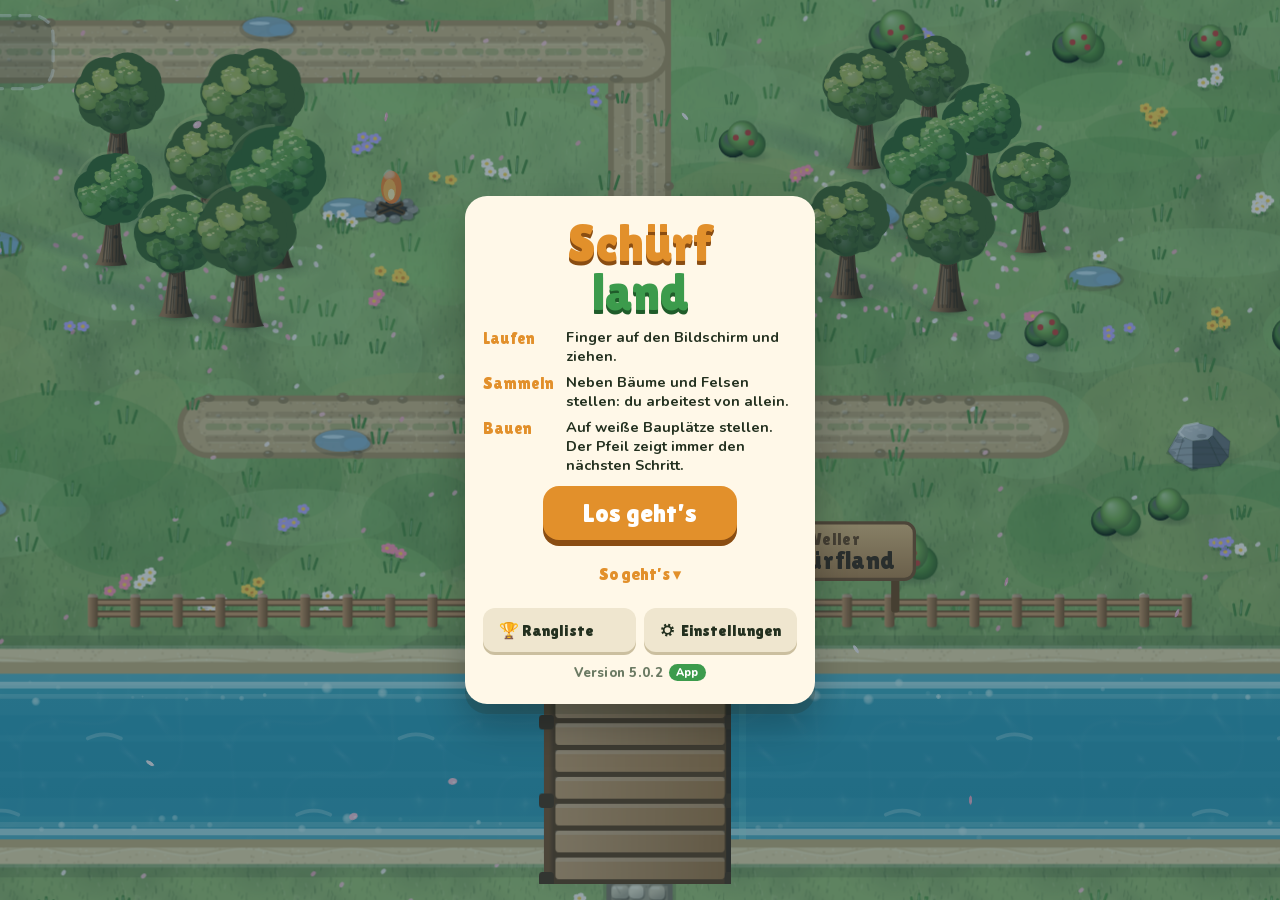
==== commit 30b844f3: "Schürfland 5.0.2: Pfeil führt durch die ganze Kette, Holen fürs Wohnhaus, Häuser nur mit Helfer-Scha" ====
--- a/index.html
+++ b/index.html
@@ -246,6 +246,15 @@
 .upd .ref b{font-family:var(--f-display);font-weight:400;font-size:17px}
 .sub{font-size:12px;color:var(--muted);font-weight:800}
 #toast{width:max-content;max-width:min(360px,calc(100% - 32px))}
+#toast.sm{font-size:13px;padding:5px 11px;border-radius:11px}
+/* S (C3): fester Knopf unten als Fußleiste über die ganze Kartenbreite (vorher lag er mitten auf einer Zeile, z. B. „Wetter“) */
+.stickbar{position:sticky;bottom:-16px;z-index:2;align-self:stretch;margin:0 -18px;padding:10px 18px max(26px,calc(env(safe-area-inset-bottom,0px) + 16px));background:var(--paper);box-shadow:0 -12px 12px -12px rgba(35,48,31,.4);display:flex;justify-content:center}
+@media (max-height:620px){.stickbar{margin:0 -16px;padding-left:16px;padding-right:16px}}
+.umbm summary{cursor:pointer;color:#1f6a3a;font-weight:900;min-height:44px;display:flex;align-items:center;list-style:none}.umbm summary::-webkit-details-marker{display:none}
+/* S (B2): Schalter „Helfer bauen das“ am freiwilligen Bauplatz (unter dem Platz, solange man darauf steht) */
+#optTog{position:absolute;left:0;top:0;display:flex;align-items:center;gap:10px;min-height:44px;padding:5px 5px 5px 12px;border-radius:14px;background:rgba(35,48,31,.9);color:var(--paper);font-family:var(--f-body);font-weight:900;font-size:15px;white-space:nowrap;box-shadow:0 3px 0 rgba(0,0,0,.25)}
+#optTog b{min-width:52px;padding:6px 10px;border-radius:10px;background:var(--mint);color:#0d3b26;box-shadow:0 3px 0 #23935f;font-family:var(--f-display);font-weight:400;font-size:16px}
+#optTog b.off{background:#d9d4c4;color:#6d6758;box-shadow:0 3px 0 #b9b3a2}
 </style>
 </head>
 <body>
@@ -258,6 +267,7 @@
     <button id="clock" hidden aria-hidden="true" tabindex="-1"><span id="clockTxt"></span></button>
   </div>
   <button id="blast" hidden aria-label="Sprengen"></button>
+  <button id="optTog" hidden></button>
   <div id="fade"></div>
   <div id="sheet" hidden></div>
   <div id="toast" role="status" aria-live="polite"></div>
@@ -265,7 +275,7 @@
 </div>
 
 <script>
-window.SFL_APP = { version: "5.0.1-534cfed2", standalone: (window.matchMedia && matchMedia('(display-mode: standalone)').matches) || navigator.standalone === true };
+window.SFL_APP = { version: "5.0.2-eb5b5b4b", standalone: (window.matchMedia && matchMedia('(display-mode: standalone)').matches) || navigator.standalone === true };
 </script>
 <script>
 (() => {
@@ -276,7 +286,7 @@
 const clockEl = $('clock'), clockTxt = $('clockTxt');
 const hud = $('hud'), coinsEl = $('coins'), bagEl = $('bag'), lagerEl = $('lagerBtn'), goalEl = $('goal'), savedEl = $('saved'), gearEl = $('gear'), sheet = $('sheet'), ov = $('ov'), card = $('card');
 const FONT = '"Lilita One","Arial Black",system-ui,sans-serif';
-const HOME_KEY = 'schuerfland-save', MKEY = 'schuerfland-meta', SKEY = 'schuerfland-settings', VERSION = '5.0.1', SAVE_V = 5.0;
+const HOME_KEY = 'schuerfland-save', MKEY = 'schuerfland-meta', SKEY = 'schuerfland-settings', VERSION = '5.0.2', SAVE_V = 5.0;
 const toastEl = $('toast');
 try { document.documentElement.lang = 'de'; } catch (e) {}
 // App-Hülle (installierbare Version auf eigener Domain): setzt window.SFL_APP = { version, standalone: true, onReady? }
@@ -479,6 +489,11 @@
 const REG = Object.fromEntries(REGIONS.map(r => [r.id, r]));
 const MAINREG = ['wiese', 'dorf', 'wald', 'steinbruch', 'mine', 'sand', 'vulkan', 'acker'];
 // 5.0: grotte ist der Name von Sohle 4 (Inselthemen überschreiben ihn), tiefe das Bergwerk unter Tage
+// S (C4): Präposition mit Artikel je Gebietsname („auf der Wiese“, „im Steinbruch“), auch für die Inselthemen; Unbekanntes: „im Gebiet „Name““
+const REGIN = { Wiese: 'auf der', Dorf: 'im', Tannenwald: 'im', Steinbruch: 'im', Zeche: 'in der', Kristallgrotte: 'in der', Sandbucht: 'in der', Vulkan: 'am', Ackerland: 'auf dem', Bergwerk: 'im',
+  Nebelheide: 'auf der', Moorwald: 'im', Felsenheide: 'auf der', Moorbucht: 'in der', Nebelgrotte: 'in der', Moorfelder: 'auf den', Schneefeld: 'auf dem', Frostwald: 'im', Eisbruch: 'im', Gletscherbucht: 'in der', Eisgrotte: 'in der', 'Frostäcker': 'auf den',
+  Lichtung: 'auf der', Urwald: 'im', Steinterrassen: 'auf den', Lagune: 'in der', Tempelgrotte: 'in der', Plantagen: 'auf den' };
+const regIn = name => REGIN[name] ? REGIN[name] + ' ' + name : 'im Gebiet „' + name + '“';
 const REGNAME = { wiese: 'Wiese', dorf: 'Dorf', wald: 'Tannenwald', steinbruch: 'Steinbruch', mine: tx('reg.mine', 'Zeche'), grotte: tx('reg.grotte', 'Kristallgrotte'), sand: 'Sandbucht', vulkan: 'Vulkan', acker: 'Ackerland', tiefe: tx('reg.tiefe', 'Bergwerk') };
 const LINKS = [
   ['wiese', 'dorf', { x: 450, y: 2172 }, { x: 450, y: 2362 }],
@@ -908,6 +923,8 @@
 const ROAD_MUL = { pl: 1.15, h: 1.35 };      // Tempo auf dem Pflaster: Spieler +15 %, Helfer und Träger +35 %
 // Dorfplatz: ein Ring um den Brunnen (450/2715), der den runden Platz neu pflastert
 const ROAD_RING = (cx, cy, r, n) => Array.from({ length: n + 1 }, (_, i) => [Math.round((cx + Math.cos(i / n * 6.2832) * r) * 10) / 10, Math.round((cy + Math.sin(i / n * 6.2832) * r * 0.96) * 10) / 10]);
+// S (C7): Schilder, die über dem Platz auf anderen Schildern lägen, stehen darunter (Dorfplatz: sonst über der Rampe und ihrem „Einlagern/Holen“)
+const SIGN_BELOW = new Set(['weg_platz']);
 const ROADS = {
   wiese:  { title: tx('weg.wiese', 'Weg Dorf–Wiese pflastern'),        pad: [380, 2140],  cost: { stein: 160, bretter: 20 }, lines: [[[450, 2566], [450, 2335], [450, 2200], [450, 1745]]] },
   stein:  { title: tx('weg.stein', 'Weg zum Steinbruch pflastern'),    pad: [380, 1520],  cost: { stein: 100, bretter: 15 }, lines: [[[450, 1745], [450, 1400], [450, 1258]]] },
@@ -1106,7 +1123,7 @@
   // Helfer behalten Beruf, Stufe und Eigenschaften (13). Wer in der Grotte oder als Bergarbeiter in der Zeche (keine Erze mehr) war, sucht sich selbst ein Gebiet
   for (const c of arr(S.helpers)) {
     if (!c || typeof c !== 'object') continue;
-    if (c.work === 'grotte' || (c.work === 'mine' && c.type === 'berg')) { const to = c.type === 'berg' ? 'steinbruch' : 'wiese'; M.helpers.push({ name: String(c.name || ''), txt: tx('m50.helfer', 'arbeitet jetzt im') + ' ' + REGNAME[to] + ' (' + tx('m50.auto', 'Gebiet: Auto') + ')' }); c.work = to; c.wauto = true; c.res = 'auto'; }
+    if (c.work === 'grotte' || (c.work === 'mine' && c.type === 'berg')) { const to = c.type === 'berg' ? 'steinbruch' : 'wiese'; M.helpers.push({ name: String(c.name || ''), txt: tx('m50.helfer2', 'arbeitet jetzt') + ' ' + regIn(REGNAME[to]) + ' (' + tx('m50.auto', 'Gebiet: Auto') + ')' }); c.work = to; c.wauto = true; c.res = 'auto'; }
     if (c.reg === 'grotte' || c.reg === 'tor2') { c.reg = null; c.x = null; c.y = null; }
   }
   // 7.9: angefangene Aufträge vom alten Brett anteilig auszahlen (Tagesaufträge ersetzen das Brett, S.daily legt Paket C an)
@@ -1199,7 +1216,7 @@
   const Tr = S.trade, sh = obj(Tr.ship), ords = arr(sh.orders).filter(o => o && RES[o.res] && o.n > 0).map(o => ({ res: o.res, n: Math.floor(o.n), got: clamp(Math.floor(o.got) || 0, 0, o.n), coins: Math.max(0, Math.floor(o.coins) || 0), fp: Math.max(0, Math.floor(o.fp) || 0), bp: !!o.bp })).slice(0, 4);
   const bps = {}; for (const k of Object.keys(obj(Tr.bp))) if (BPS[k] && Tr.bp[k]) bps[k] = true; else if (Tr.bp[k]) keepAway('bp', k, true);
   S.trade = { ...Tr, left: Number.isFinite(Number(Tr.left)) && Tr.left !== null && Tr.left !== '' ? clamp(Number(Tr.left), 0, 600) : 60,   /* 5.0: 0 bleibt 0 (Migration idempotent) */ ship: ords.length && Number(sh.t) > 0 ? { orders: ords, t: clamp(Number(sh.t), 0, 300) } : null, bp: bps, n: int(Tr.n, 0, 1e9, 0) };
-  // Bauaufträge für freiwillige Bauplätze (Wohnhäuser sind von selbst an)
+  // Bauaufträge für freiwillige Bauplätze: nur ausdrücklich gesetzte Werte zählen (S, B2: ohne Eintrag „Aus“, auch für Wohnhäuser)
   const au = {}; for (const k of Object.keys(S.auto)) { if (PL[k] && PL[k].opt) au[k] = !!S.auto[k]; else keepAway('auto', k, S.auto[k]); } S.auto = au;
   for (const c of S.helpers) if (c.type === 'traeger' || c.type === 'haendler') c.build = c.build !== false;
   // 4.2: Wetter beginnt nach dem Laden neu, Inseln kennen ihr Thema, das Schiff gehört allen Inseln
@@ -3644,7 +3661,11 @@
 const confN = n => CALM() ? Math.ceil(n / 4) : LOW() ? Math.ceil(n / 3) : n;
 // Kurze Meldung unten (statt eines ganzen Bogens), z. B. beim Einlagern
 let toastTm = 0;
-function toast(txt, ms = 1600) { try { toastEl.textContent = txt; toastEl.classList.add('on'); clearTimeout(toastTm); toastTm = setTimeout(() => toastEl.classList.remove('on'), ms); } catch (e) {} }
+// S (C2): Ist unten ein Bogen offen (z. B. das Lager-Menü an der Rampe), steht die Meldung über ihm statt darauf
+let toastB = -1;
+function toastPos() { try { const b = sheetMode && !sheet.hidden ? Math.round(sheet.offsetHeight) + 10 : 0; if (b === toastB) return; toastB = b; toastEl.style.bottom = b ? b + 'px' : ''; toastEl.classList.toggle('sm', b > 0); if (b && toastEl.classList.contains('on')) { clearTimeout(toastTm); toastTm = setTimeout(() => toastEl.classList.remove('on'), 1500); } } catch (e) {} }
+// I (5.0.2): über einem offenen Bogen steht die Meldung im Streifen der Spielfigur: kleiner und höchstens 1,8 s
+function toast(txt, ms = 1600) { try { toastPos(); const sh = toastB > 0; if (sh) ms = Math.min(ms, 1800); toastEl.classList.toggle('sm', sh); toastEl.textContent = txt; toastEl.classList.add('on'); clearTimeout(toastTm); toastTm = setTimeout(() => toastEl.classList.remove('on'), ms); } catch (e) {} }
 function bumpCoins() { coinsEl.classList.remove('bump'); void coinsEl.offsetWidth; coinsEl.classList.add('bump'); }
 function inView(x, y, m) { return Math.abs(x - camX) < cw / 2 / Z + m && Math.abs(y - camY) < ch / 2 / Z + m; }
 function fly(x, y, tx, ty, res, t = 0) { if (flyers.length < (LOW() ? 40 : 90)) flyers.push({ x, y, tx, ty, res, t }); }
@@ -3671,13 +3692,16 @@
 function ltake(r, n) { const k = Math.min(n, lhas(r)); if (k > 0) { S.lager.it[r] -= k; if (!S.lager.it[r]) delete S.lager.it[r]; } return k; }
 // Bedarf: was das nächste Ziel und die Aufträge noch brauchen. keepN schützt auch Rohstoffe für fehlende Waren vor dem Verkauf
 let needs = {}, keepN = {}, keepG = {}, gneeds = {}, keepQ = {}, qList = [];
-const autoOn = p => S.auto[p.id] ?? HOUSES.includes(p.id);
+// S (B2): Freiwillige Bauplätze (auch Wohnhäuser) baut niemand ungefragt: Standard „Aus“. An ist nur, was der Spieler eingeschaltet hat (S.auto, auch aus alten Ständen)
+const autoOn = p => S.auto[p.id] === true;
 const queueList = () => PLATES.filter(p => p.opt && !S.done[p.id] && avail(p) && autoOn(p) && walkable(p.x, p.y, 10));
 function computeNeeds() {
   needs = {}; keepN = {}; keepG = {}; gneeds = {}; keepQ = {};
   const keep = (o2, k, n, depth) => { o2[k] = (o2[k] || 0) + n; const o = RAWOF[k]; if (!o || depth > 4) return; const short = n - lhas(k); if (short > 0) for (const r in o.rec.in) keep(o2, r, short * o.rec.in[r], depth + 1); };
   const g = nextGoal();
   if (g) { const pd = S.paid[g.id] || {}; for (const k in g.cost) { const m = g.cost[k] - (pd[k] || 0); if (m > 0) { needs[k] = (needs[k] || 0) + m; gneeds[k] = m; keep(keepG, k, m, 0); } } }
+  // I (5.0.2): fehlen dem Ziel Einwohner und baut der Spieler das Wohnhaus selbst (Schalter aus), zählt es wie das Ziel: Maschinen auf Auto machen seine Waren, nichts davon gilt als Überschuss
+  { let gh = null; try { gh = g && popHouse(g); } catch (e) {} if (gh && gh !== g && !autoOn(gh)) { const pd = S.paid[gh.id] || {}; for (const k in gh.cost) { const m = gh.cost[k] - (pd[k] || 0); if (m > 0) { needs[k] = (needs[k] || 0) + m; gneeds[k] = (gneeds[k] || 0) + m; keep(keepG, k, m, 0); } } } }
   for (const k in keepG) keepN[k] = keepG[k];
   // 5.0: offene Tagesaufträge (S.daily, Paket C) statt der alten Aufträge (S.quests)
   if (S.done.tier2 && S.daily && Array.isArray(S.daily.orders)) for (const q of S.daily.orders) if (q && RES[q.res] && q.got < q.n) { needs[q.res] = (needs[q.res] || 0) + q.n - q.got; keep(keepN, q.res, q.n - q.got, 0); }
@@ -4000,7 +4024,7 @@
   }
   else if (act === 'ksell') S.kran.sell = !S.kran.sell;
   else if (act === 'kbuild') S.kran.build = !S.kran.build;
-  else if (act === 'pack') { if (!S.done.lager || !onPadAt(LPAD) || !packGoal()) return false; packReq = true; packOff = false; }
+  else if (act === 'pack') { const p = typeof k === 'string' && PL[k] ? PL[k] : packGoal(); if (!S.done.lager || !onPadAt(LPAD) || !p || !packList().includes(p)) return false; packSel = p; packReq = true; packOff = false; packHeld = false; }
   else if (act === 'spende') { const c = spendeCost(); if (!logOn() || S.coins < c) return false; S.coins -= c; META.don = (META.don || 0) + 1; META.mp += 1; META.mpAll += 1; saveMeta(); fx('+1 ⭐ von der Gilde!'); }
   else if (act === 'schmuck') { const lv = S.schmuck || 0, nx = SCHMUCK[lv]; if (!nx || tierNow() < nx.tier || S.coins < nx.cost) return false; S.coins -= nx.cost; S.schmuck = lv + 1; flushChunks(); fx(nx.name + ' im Dorf!'); banner = { a: nx.name + '!', b: 'Das Dorf wird schöner: +1 Einwohner, Helfer +2 % schneller', life: 3, age: 0 }; }
   else if (act === 'mrec') { if (!BLD[k]) return false; const n = Number(v); if (v !== 'auto' && v !== 'pause' && !(Number.isInteger(n) && BLD[k].rec[n])) return false; bst(k).rec = v === 'auto' || v === 'pause' ? v : n; }
@@ -4038,27 +4062,60 @@
 const dailyPay = o => Math.round(o.reward * orderMul('daily'));
 const dailyNew = () => dailyOn() && S.daily.orders.length > 0 && S.daily.seen !== S.daily.day;
 function dailyPool() { return Object.keys(RES).filter(r => !RES[r].nosell && !RES[r].tool && obtainable(r)); }
-// Ein Auftrag; salt macht ihn eindeutig (Platz 0..2, Tausch). first: ab Dorfstufe 2 eine verarbeitete Ware
-function dailyMake(day, salt, excl, first) {
+// S (B6): Wie viel macht der Spieler gerade von r (Stück pro Minute)? Maschinen (durch ihre Zutaten begrenzt), Sammler, Bohrer, Sammel-Helfer und die eigene Hand (halber Rucksack je Minute)
+const DAILY_PMIN = 5, DAILY_LCAP = 0.15, DAILY_HELPR = 12, DAILY_RMIN = 0.5;   // Menge: höchstens ca. 5 min eigene Produktion und 15 % des Lagers
+const DAILY_FOOD = ['weizen', 'mehl', 'brot', 'fisch', 'raeucherfisch'];   // Essen-Kette: höchstens eine davon je Tag
+function prodRate(r, dep = 0) {
+  const o = RAWOF[r];
+  if (o) {
+    if (!S.done[o.b] || dep > 4) return 0;
+    const i = BLD[o.b].rec.indexOf(o.rec); let v = i >= 0 ? mrate(o.b, i) : 0;
+    for (const k in o.rec.in) v = Math.min(v, prodRate(k, dep + 1) / o.rec.in[k]);
+    return v;
+  }
+  let v = 0;
+  for (const id of harvIds()) if (HARV[id].make[r]) v += hrate(id, r);
+  if (S.deep.lift > 0) for (const n in S.berg.dr) if (S.berg.dr[n] > 0 && SOHLEN[n] && SOHLEN[n].drill[r]) v += drillRate(n, r);
+  const here = nodes.filter(n => NODE[n.kind].res === r && open(REG[n.region]));
+  for (const c of S.helpers) if (HELP[c.type] && HELP[c.type].kind === 'g' && c.type !== 'foerster' && (c.res === 'auto' || c.res === r) && here.some(n => canDo(c.type, n))) v += DAILY_HELPR;
+  if (here.some(n => toolOk(NODE[n.kind]) && (!NODE[n.kind].fish || S.done.fischer)) || deepCan(r)) v += cap() / 2;
+  return v;
+}
+// Menge sinnvoll runden (abrunden auf 5, 10, 25), mindestens 5
+const dailyRound = n => n < 5 ? 5 : n <= 20 ? Math.floor(n) : n <= 60 ? Math.floor(n / 5) * 5 : n <= 200 ? Math.floor(n / 10) * 10 : Math.floor(n / 25) * 25;
+// Ein Auftrag; salt macht ihn eindeutig (Platz 0..2, Tausch). first: ab Dorfstufe 2 eine verarbeitete Ware. prev: Waren vom Vortag (S, B6: nicht wiederholen)
+function dailyMake(day, salt, excl, first, prev = []) {
   const R = mulberry(strHash(day + '|' + KEY + '|' + salt)), t = clamp(tierNow(), 1, DAILY_PT.length), pt = DAILY_PT[t - 1], base = dailyBase();
   const all = dailyPool().filter(r => !excl.includes(r));
-  let pool = all.filter(r => RES[r].price >= pt / 2);
+  // S (B6): weiche Filter (nur, solange etwas übrig bleibt): höchstens eine Ware der Essen-Kette je Tag, nichts vom Vortag, nichts, was das Ziel gerade braucht,
+  // nur Waren, die der Spieler gerade selbst macht (mindestens 5 Stück in 5 Minuten)
+  const g = nextGoal(), gNeed = r => !!(g && g.cost[r] && ((S.paid[g.id] || {})[r] || 0) < g.cost[r]);
+  const soft = (L, f) => { const x = L.filter(f); return x.length ? x : L; };
+  let base0 = all;
+  if (excl.some(r => DAILY_FOOD.includes(r))) base0 = soft(base0, r => !DAILY_FOOD.includes(r));
+  base0 = soft(base0, r => !prev.includes(r));
+  base0 = soft(base0, r => !gNeed(r));
+  base0 = soft(base0, r => prodRate(r) * DAILY_PMIN >= 5);
+  let pool = base0.filter(r => RES[r].price >= pt / 2);
   if (first && t >= 2 && pool.some(r => RAWOF[r])) pool = pool.filter(r => RAWOF[r]);
-  if (!pool.length) pool = all.length ? all : ['holz'];
+  if (!pool.length) pool = base0.length ? base0 : ['holz'];
   pool.sort();   // feste Reihenfolge, unabhängig von der Reihenfolge in RES
-  let tot = 0; const w = pool.map(r => (tot += Math.exp(-Math.pow(Math.log(RES[r].price / pt), 2) / 1.5) + 0.05));
+  // Gewicht: Preis nahe der Stufe; Waren aus Maschinen, Sammlern und Helfern (nicht nur von Hand) doppelt
+  let tot = 0; const w = pool.map(r => (tot += (Math.exp(-Math.pow(Math.log(RES[r].price / pt), 2) / 1.5) + 0.05) * (prodRate(r) > cap() / 2 + 0.01 ? 2 : 1)));
   const pick = R() * tot, r = pool[Math.max(0, w.findIndex(v => v >= pick))];
-  const n = clamp(Math.ceil(base / (2.5 * Math.max(1, RES[r].price))), 5, 400);
-  return { res: r, n, got: 0, reward: base };
+  // Menge: wie Spec 6.2, aber höchstens ca. 5 min eigene Produktion und 15 % des Lagers (S, B6); der Lohn bleibt (DAILY_MIN)
+  const n0 = Math.min(Math.ceil(base / (2.5 * Math.max(1, RES[r].price))), 400), n = dailyRound(Math.min(n0, prodRate(r) * DAILY_PMIN, S.done.lager ? lcap() * DAILY_LCAP : cap()));
+  // I (5.0.2): Lohn je Menge. Kleinere Aufträge zahlen anteilig (n / Spec-Menge), mindestens DAILY_RMIN des vollen Lohns
+  return { res: r, n, got: 0, reward: round5(base * clamp(n / Math.max(5, n0), DAILY_RMIN, 1)) };
 }
 // Neuer Tag? Dann neue Aufträge; offene vom Vortag zahlen anteilig (got/n × Lohn). Läuft beim Laden, nach jedem Bau und alle 20 s
 function dailyEnsure() {
   const D = S.daily; if (!dailyOn()) return false;
   const today = dayStr(); if (D.day === today && D.orders.length) return false;
   let back = 0; if (D.day && D.day !== today) for (const o of D.orders) if (o.got > 0 && o.got < o.n) back += Math.floor(o.got / o.n * dailyPay(o));
-  const first = !D.day && !D.n;
+  const first = !D.day && !D.n, prev = D.orders.map(o => o.res);
   D.day = today; D.sw = 0; D.orders = [];
-  for (let i = 0; i < DAILY_N; i++) D.orders.push(dailyMake(today, i, D.orders.map(o => o.res), i === 0));
+  for (let i = 0; i < DAILY_N; i++) D.orders.push(dailyMake(today, i, D.orders.map(o => o.res), i === 0, prev));
   if (back) { S.coins += back; statC(back); }
   const msg = first ? tx('daily.first', '📋 Neu: Tagesaufträge am Auftragsbrett · jeder bringt einen Stempel') : tx('daily.new', '📋 Neue Tagesaufträge am Brett') + (back ? ' · ' + tx('daily.back', 'von gestern') + ' +' + fmt(back) : '');
   if (state === 'play') toast(msg, 3600); else dailyNote = msg;
@@ -4117,7 +4174,16 @@
   return best;
 }
 function nearMarket() { let best = MARKETS[0], bd = 1e9; for (const m of MARKETS) if (stOpen(m)) { const d = dist(m, pl); if (d < bd) { bd = d; best = m; } } return best; }
-const rawTgt = k => { if (S.done.schacht && bergOnly(k)) return SPAD; const n = nearNode(k); return n ? { x: n.x, y: n.y } : null; };   // 5.0: Bergwerk-Erze → Schacht (Paket B: bergOnly)
+// 5.0: Bergwerk-Erze → Schacht (Paket B: bergOnly). G: der Pfeil bleibt beim gewählten Felsen oder Baum, bis ein anderer deutlich näher ist
+// oder dieser leer ist (kein Flackern zwischen zwei gleich weiten, etwa an einer Gebietsgrenze)
+const rawPick = {};
+const rawTgt = k => {
+  if (S.done.schacht && bergOnly(k)) return SPAD;
+  const n = nearNode(k); if (!n) return null;
+  const o = rawPick[k];
+  if (o && o !== n && o.left > 0 && nodes.includes(o) && Math.hypot(o.x - pl.x, o.y - pl.y) < Math.hypot(n.x - pl.x, n.y - pl.y) + 150) return { x: o.x, y: o.y };
+  rawPick[k] = n; return { x: n.x, y: n.y };
+};
 const rawTip = k => RES[k].name + (SRC[k] ? ' an ' + SRC[k] : '') + ' sammeln';
 const treeTgt = () => { const n = nearNode('holz'); return n && { x: n.x, y: n.y }; };
 // 5.0: Erste Schritte (nur in einem neuen Spiel, Abschnitt 6.1). Jeder Schritt gilt erst, wenn der davor fertig ist (S.tut zählt die fertigen Schritte).
@@ -4159,78 +4225,262 @@
   if (g.power) h += `<span class="${powerCap() >= g.power ? 'ok' : ''}">⚡ ${Math.min(powerCap(), g.power)}/${g.power} kW</span>`;
   return h;
 }
+// ---------- G (5.0.2): Ziel-Planer (Spieltest 5.0: A1, A2, A5, A6, B4, B5, C5, C6) ----------
+// Der Planer folgt einer fehlenden Ware über die Maschinen bis zu dem Schritt, den der Spieler jetzt tun kann: sammeln, zur Maschine bringen,
+// Werkzeug kaufen, ins Bergwerk. Der Tipp nennt die Aufgabe mit der Menge fürs ganze Ziel (ändert sich nur beim Abliefern), der Pfeil den Handgriff.
+const ART = { saege: 'das', ofen: 'der', muehle: 'die', baeckerei: 'die', raeucherei: 'die', schleif: 'die', glas: 'die', werkstatt: 'die', erfinder: 'die', schmiede: 'die', stahlwerk: 'das', werkzeugm: 'der' };
+const zumB = id => (ART[id] === 'die' ? tx('goal.zur', 'zur') : tx('goal.zum', 'zum')) + ' ' + BLD[id].name;
+const derB = id => (ART[id] || 'der') + ' ' + BLD[id].name;
+const RES1 = { bretter: 'Brett', juwel: 'Juwel', klinge: 'Klinge', laterne: 'Laterne', buch: 'Buch' };   // C5: Einzahl („1 Brett“)
+const resN = (n, r) => fmt(n) + ' ' + (n === 1 && RES1[r] ? RES1[r] : RES[r].name);
+const resList = o => Object.keys(o).filter(k => o[k] > 0).map(k => resN(o[k], k)).join(', ');
+const JOBOF = { holz: 'holz', hartholz: 'holz', stein: 'berg', eisen: 'berg', weizen: 'bauer', fisch: 'fischer' };
+// Ware, die Helfer gerade tragen (zum Lager, zur Maschine, zum Bauplatz); nicht, was der Händler verkauft
+const inHands = k => { let n = 0; for (const h of helpers) if (h.load && h.load.length && !(h.task && h.task.kind === 'sell')) n += cnt(h.load, k); return n; };
+const rawSupplied = r => harvMakes(r) || (JOBOF[r] && S.helpers.some(c => c.type === JOBOF[r]));
+const inProd = o => { const st = bst(o.b); return st.cur && st.cur.i === o.i ? st.cur.n : 0; };
+// Rohstoff r: n Stück fehlen noch (has davon schon im Rucksack), to = Maschine, die ihn braucht (null: direkt zum Bauplatz), k = Ware dafür
+function planRaw(r, n, has, to, k) {
+  const nd = NODE[KINDOF[r]];
+  if (S.done.schacht && bergOnly(r)) { const so = bergOreSohle(r); if (so > S.berg.sohle) return { s: 'deeper', r, so }; if (nd && !toolOk(nd)) return { s: 'tool', tool: nd.tool, r }; return { s: 'berg', r, n, has, to, k, so }; }
+  if (nd && !toolOk(nd) && !harvMakes(r)) return { s: 'tool', tool: nd.tool, r };   // C6: nur, wenn der Rohstoff wirklich noch fehlt
+  return { s: 'raw', r, n, has, to, k };
+}
+// Ware k: n Stück fehlen über Lager, Rucksack und Maschinen-Ausgänge hinaus. bag: Rucksack-Waren, die nicht dem Bauplatz selbst gehören.
+// A6: verarbeitete Zutaten werden bis zum Rohstoff verfolgt (Brot → Mehl → Weizen). A2: der Rucksack zählt nicht als Eingang der Maschine
+function planNeed(k, n, bag, d) {
+  const o = RAWOF[k];
+  if (!o) return planRaw(k, n, cnt(S.stack, k), null, k);
+  if (!S.done[o.b]) return { s: 'build', b: o.b };
+  const st = bst(o.b);
+  if (st.rec === 'pause' || (st.rec !== 'auto' && st.rec !== o.i)) return { s: 'mrec', b: o.b };
+  if (st.state === 'full' && lfree() <= 0) return { s: 'lfull' };
+  const m = n - inProd(o);
+  if (m <= 0 || d > 5) return { s: 'busy', b: o.b, k, n: 0 };
+  let busy = null;
+  for (const r in o.rec.in) {
+    // Was die Maschine selbst nehmen kann: ihr Eingangsstapel und das Lager (ohne das, was das Ziel selbst braucht, wie canRun)
+    const needR = m * o.rec.in[r], have = inbN(o.b, r) + Math.max(0, lhas(r) - (gneeds[r] || 0)) + outAll(r) + inHands(r);
+    if (have >= needR) continue;
+    const toGo = needR - have, inBag = Math.min(bag[r] || 0, toGo);
+    if (toGo - inBag <= 3 && !RAWOF[r] && rawSupplied(r)) { busy = busy || { s: 'busy', b: o.b, k, n: m }; continue; }   // B5: den kleinen Rest bringen Helfer oder Sammler
+    if (inBag >= toGo) return { s: 'put', r, n: toGo, has: inBag, to: o.b, k };
+    const sub = RAWOF[r] ? planNeed(r, toGo - inBag, bag, d + 1) : planRaw(r, toGo, inBag, o.b, k);
+    if (sub.s !== 'busy') return sub;
+    busy = busy || sub;
+  }
+  return busy || { s: 'busy', b: o.b, k, n: m };
+}
+// Erster Schritt für einen Bauplatz oder ein Bergwerk-Hindernis (cost, pd = bezahlt). null: alles da (oder Träger bringen es)
+function planSite(cost, pd, p) {
+  const bag = {}; for (const r of S.stack) bag[r] = (bag[r] || 0) + 1;
+  for (const k in cost) if (bag[k]) bag[k] = Math.max(0, bag[k] - Math.max(0, cost[k] - (pd[k] || 0)));   // was der Platz selbst braucht, bleibt für ihn
+  let busy = null;
+  for (const k in cost) {
+    const n = cost[k] - (pd[k] || 0) - lhas(k) - cnt(S.stack, k) - outAll(k) - inHands(k);
+    if (n <= 0) continue;
+    const st = planNeed(k, n, bag, 0);
+    if (st.s !== 'busy') return st;
+    busy = busy || st;
+  }
+  return busy;
+}
+// C5: Was „🎒 Holen“ an der Rampe für p einpackt. An der Rampe wandert erst der ganze Rucksack ins Lager (was nicht passt, bleibt drin)
+// Nach „Holen“ (packHeld) bleibt der Rucksack, wie er ist: dann zählt nur noch, was fehlt und noch im Lager liegt
+function holPlan(p) {
+  const need = carryNeed(p), o = {}; if (!need) return o;
+  const held = packHeld && onPadAt(LPAD);
+  let left = held ? cap() - S.stack.length : cap() - Math.max(0, S.stack.length - lfree());
+  for (const k in need) { const n = Math.max(0, held ? Math.min(need[k] - cnt(S.stack, k), lhas(k), left) : Math.min(need[k], lhas(k) + cnt(S.stack, k), left)); if (n > 0) { o[k] = n; left -= n; } }
+  return o;
+}
+// B4: ein fester Geld-Tipp je Zustand (kein Wechsel mehr zwischen drei Texten); der Pfeil zeigt den nächsten Handgriff
+function sellTgt() { let best = null, bs = 0; for (const r of ['eisen', 'stein', 'holz']) { if (S.done.schacht && bergOnly(r)) continue; const nd = NODE[KINDOF[r]]; if (!nd || !toolOk(nd)) continue; const n = nearNode(r); if (!n) continue; const s = RES[r].price / (1 + dist(n, pl) / 800); if (s > bs) { bs = s; best = n; } } return best && { x: best.x, y: best.y }; }
+function coinStep(c, what) {
+  const miss = c - S.coins; let sval = 0, lval = 0; for (const r of S.stack) sval += sv(r);
+  if (S.done.lager) for (const r in S.lager.it) lval += sellValue(r, surplus(r));
+  // Pfeil: voller (oder wertvoller) Rucksack → Marktstand; reicht der Überschuss im Lager → Rampe (Lager-Menü); sonst etwas Wertvolles abbauen
+  const tgt = S.stack.length && (sval >= miss || S.stack.length >= cap() * 0.8) ? nearMarket() : lval >= miss ? LPAD : sellTgt() || nearMarket();
+  return { t: what + ': 💰 ' + fmt(c) + ' · ' + tx('goal.coins', 'Überschuss verkaufen (Marktstand, ☰ Lager)'), tgt, kind: 'coin' };
+}
+// G: Lager voll (Maschinen stehen, der Rucksack passt nicht hinein): ausbauen, wenn das Geld reicht, sonst Überschuss verkaufen (☰ → Lager)
+function lagerStep() {
+  const c = LCOST[S.lager.lv - 1]; let sur = 0; for (const r in S.lager.it) sur += surplus(r);
+  if (c !== undefined && S.coins >= c) return { t: tx('goal.lup', 'Lager voll: ☰ → Lager → ausbauen') + ' (💰 ' + fmt(c) + ')', tgt: LPAD, kind: 'lfull' };
+  if (sur > 0 || c === undefined) return { t: tx('goal.lsell', 'Lager voll: ☰ → Lager → Überschuss verkaufen'), tgt: LPAD, kind: 'lfull' };
+  return coinStep(c, tx('goal.lup2', 'Lager voll · ausbauen'));
+}
+// B5: Während eine Maschine arbeitet (oder Bewohner einziehen): Rohstoff fürs nächste Hauptziel oder für einen Tagesauftrag sammeln
+let sidePick = null;
+function sideStep(pre) {
+  const g = nextGoal(), i = PLATES.indexOf(g), nx = i >= 0 ? PLATES.slice(i + 1).find(p => !p.opt && !S.done[p.id] && !p.tech) : null;
+  const ok = r => { if (S.done.schacht && bergOnly(r)) return null; if (g && g.cost[r]) return null; const nd = NODE[KINDOF[r]]; if (!nd || !toolOk(nd) || (nd.fish && !S.done.fischer)) return null; return rawTgt(r); };
+  const nxTxt = r => ({ t: pre + RES[r].name + ' ' + tx('goal.sidenx', 'sammeln (nächstes Ziel)'), tgt: ok(r), kind: 'side:' + r });
+  if (sidePick && nx && sidePick.g === nx.id && T - sidePick.t < 90 && T >= sidePick.t && ok(sidePick.r)) return nxTxt(sidePick.r);   // bei der gewählten Nebenaufgabe bleiben
+  if (nx) for (const k in nx.cost) for (const r of rawsOf(k)) { if (lhas(r) + cnt(S.stack, r) >= Math.min(nx.cost[k], cap())) continue; if (ok(r)) { sidePick = { r, g: nx.id, t: T }; return nxTxt(r); } }
+  if (dailyOn() && S.daily && Array.isArray(S.daily.orders)) for (const q of S.daily.orders) { if (!q || !RES[q.res] || q.got >= q.n || RAWOF[q.res]) continue; const t = ok(q.res); if (t) return { t: pre + RES[q.res].name + ' ' + tx('goal.sideq', 'für den Tagesauftrag sammeln'), tgt: t, kind: 'side:' + q.res }; }
+  return null;
+}
+const bringTxt = st => tx('goal.bring', 'Bring') + ' ' + resN(st.n, st.r) + ' ' + zumB(st.to) + ' · ' + tx('goal.forres', 'für') + ' ' + RES[st.k].name;
+// Schritt → Tipp und Pfeil. site: Bauplatz, zu dem direkte Waren gehen (null bei einem Hindernis im Bergwerk)
+function stepOut(st, site) {
+  const full = S.stack.length >= cap(), deliver = (has, n) => has > 0 && (full || has >= Math.min(n, cap() * 0.7));
+  if (st.s === 'raw') {
+    const tg = rawTgt(st.r) || (st.r === 'fisch' ? { x: MXv(1700), y: 2790 } : st.r === 'weizen' ? { x: MXv(1235), y: 2650 } : null);
+    if (!st.to) { const u = deliver(st.has, st.n + st.has); return { t: rawTip(st.r), tgt: u || !tg ? site || SPAD : tg, kind: 'raw:' + st.r, use: u }; }
+    const u = deliver(st.has, st.n); return { t: bringTxt(st), tgt: u || !tg ? PL[st.to].pad : tg, kind: 'raw:' + st.r + '>' + st.to, use: u };
+  }
+  if (st.s === 'put') return { t: bringTxt(st), tgt: PL[st.to].pad, kind: 'raw:' + st.r + '>' + st.to, use: true };
+  if (st.s === 'berg') {
+    // Erz aus dem Bergwerk: unten abbauen; der Förderkorb bringt den Rucksack ins Lager
+    const t = RES[st.r].name + ': ' + tx('berg.g.korb2', 'Förderkorb → Sohle') + ' ' + st.so + (st.to ? ' · ' + resN(st.n, st.r) + ' ' + zumB(st.to) : '');
+    const u = deliver(st.has, st.to ? st.n : st.n + st.has); return { t, tgt: u ? (st.to ? PL[st.to].pad : site || SPAD) : SPAD, kind: 'berg:' + st.r, use: u };
+  }
+  if (st.s === 'deeper') return bergStep(st.so, RES[st.r].name);
+  if (st.s === 'tool') {
+    const u = UPG[st.tool], lv = S.up[st.tool] + 1, c = u.costs[S.up[st.tool] - 1], what = u.name + ' ' + tx('goal.stufe', 'Stufe') + ' ' + lv + ' ' + tx('goal.forres', 'für') + ' ' + RES[st.r].name;
+    return c === undefined || S.coins >= c ? { t: what + ': ' + tx('goal.atbench', 'an der Werkbank kaufen'), tgt: nearestBench(), kind: 'tool' } : coinStep(c, what);
+  }
+  if (st.s === 'build') return { t: tx('goal.first', 'Erst') + ' ' + BLD[st.b].name + ' ' + tx('goal.build', 'bauen'), tgt: PL[st.b] || site, kind: 'build' };
+  if (st.s === 'mrec') return { t: BLD[st.b].name + ': ' + tx('goal.mrec', 'Rezept auf „Auto“ stellen (gelber Platz)'), tgt: PL[st.b].pad, kind: 'mrec' };
+  if (st.s === 'lfull') return lagerStep();
+  // busy: die Maschine hat alles. Dauert es noch lange und reicht das Geld, lohnt eine Maschinenstufe (bestehender Ausbau im Bogen am gelben Platz)
+  const ob = RAWOF[st.k], wait = st.n && ob ? st.n / Math.max(0.01, mrate(st.b, ob.i)) * 60 : 0, mc = mlvCost(st.b);
+  if (wait > 120 && mc !== null && S.coins >= mc) return { t: BLD[st.b].name + ' ' + tx('goal.mlv', 'ausbauen: schneller fertig') + ' (💰 ' + fmt(mc) + ', ' + tx('goal.noch', 'noch etwa') + ' ' + Math.ceil(wait / 60) + ' min)', tgt: PL[st.b].pad, kind: 'mlv:' + st.b };
+  // solange eine Nebenaufgabe (B5)
+  return sideStep(tx('goal.while', 'Während') + ' ' + derB(st.b) + ' ' + tx('goal.works', 'arbeitet') + ': ') || { t: tx('goal.busy', 'In Arbeit') + ': ' + BLD[st.b].name + ' ' + tx('goal.makes', 'macht') + ' ' + RES[st.k].name, tgt: PL[st.b].pad, kind: 'busy:' + st.b };
+}
+// Ein Bauplatz (Hauptziel oder Wohnhaus für Einwohner): herstellen, holen, hintragen
+function siteStep(p) {
+  const pd = S.paid[p.id] || {}, full = S.stack.length >= cap(), carryP = S.stack.some(r => p.cost[r] && (pd[r] || 0) < p.cost[r]);
+  const st = planSite(p.cost, pd, p);
+  if (st) {
+    let o = stepOut(st, p);
+    if (st.s === 'raw' && !st.to) {   // B4: braucht der Platz mehrere Rohstoffe direkt, steht ein Text für alle da (der Pfeil wandert von Baum zu Fels)
+      const raws = Object.keys(p.cost).filter(k => !RAWOF[k] && !(S.done.schacht && bergOnly(k)) && p.cost[k] - (pd[k] || 0) - lhas(k) - outAll(k) - onWayTo(p, k) > 0);
+      if (raws.length > 1) o = { ...o, t: listDe(raws.map(k => RES[k].name)) + ' ' + tx('goal.sammeln', 'sammeln') + ' · ' + tx('goal.dannhin', 'dann zum Bauplatz'), kind: 'raw:multi' };
+    }
+    // voller Rucksack mit Ware für den Platz, oder Warten auf eine Maschine mit Ware dabei: erst zum Platz (A1)
+    if (carryP && st.s === 'busy') return { t: tx('goal.put3', 'Zum Bauplatz bringen') + ' · ' + tx('goal.solange', 'solange arbeitet') + ' ' + derB(st.b), tgt: p, kind: 'put', soft: true };
+    // A1: wer mit Ware für den Platz dort steht, lädt erst alles ab (der Pfeil springt nicht nach dem ersten Stück zurück zum Felsen)
+    if (carryP && (full || Math.hypot(pl.x - p.x, pl.y - p.y) < 60)) return { ...o, tgt: p };
+    return o;
+  }
+  if (kranCovers(p)) return { t: tx('goal.kran', 'Alles im Lager · der Kran liefert'), tgt: p, kind: 'kran' };
+  // A1: solange der Rucksack Ware für den Platz trägt, zeigt alles dorthin. Erst danach „Hol Rest aus dem Lager“
+  const hp = holPlan(p), hn = Object.keys(hp).length, need0 = carryNeed(p) || {}, restL = Object.keys(need0).some(k => need0[k] > cnt(S.stack, k) && lhas(k) > 0);
+  // soft: alles fürs Ziel ist im Rucksack. Der Text vom Sammeln bleibt stehen, nur der Pfeil zeigt jetzt zum Platz (5.4, B4: ruhige Ziel-Zeile)
+  if (carryP) return { t: restL ? tx('goal.put2', 'Zum Bauplatz bringen · danach Rest aus dem Lager') : tx('goal.put1', 'Alles da · auf den Bauplatz stellen'), tgt: p, kind: 'put', soft: !restL };
+  if (hn) {
+    // B5: kleiner Rest, und ein Träger ist schon damit unterwegs: nicht extra laufen
+    let sum = 0, rest = 0; for (const k in hp) sum += hp[k]; for (const k in p.cost) rest += Math.max(0, p.cost[k] - (pd[k] || 0));
+    if (sum <= Math.max(3, rest * 0.1) && helpers.some(h => (h.type === 'traeger' && (p === nextGoal() || autoOn(p))) || (h.task && h.task.kind === 'plate' && h.task.id === p.id))) return { t: tx('goal.carriers', 'Träger bringen den Rest'), tgt: p, kind: 'carry', soft: true };
+    return { t: tx('goal.hol', 'Hol') + ' ' + resList(hp) + ' ' + tx('goal.ausl', 'aus dem Lager') + ' (' + tx('goal.holbtn', '🎒 Holen') + ') · ' + tx('goal.dannhin', 'dann zum Bauplatz'), tgt: LPAD, kh: '|hol', kind: 'hol' };
+  }
+  const need = carryNeed(p) || {};
+  if (Object.keys(need).some(k => outAll(k) > 0)) return { t: tx('goal.soon', 'Gleich im Lager · dann holen und hintragen'), tgt: LPAD, kind: 'soon' };
+  return { t: Object.keys(need).length ? tx('goal.put1', 'Alles da · auf den Bauplatz stellen') : tx('goal.carriers', 'Träger bringen den Rest'), tgt: p, kind: 'put', soft: true };
+}
+// Einwohner fehlen: Helfer anheuern (Werkbank), auf Zuzug warten oder ein Wohnhaus bauen
+const popWait = () => popIn() < popRoom() && !!S.zuf && S.zuf.v >= ZUF_IN;
+const popHouse = g => g && g.pop && popNow() < g.pop && S.helpers.length >= helperCap() && !popWait() ? HOUSES.map(id => PL[id]).find(p => p && !S.done[p.id] && avail(p) && walkable(p.x, p.y, 10)) || null : null;
+function popStep(g) {
+  const pre = '👥 ' + tx('goal.einw', 'Einwohner') + ' ' + popNow() + '/' + g.pop + ': ';
+  if (S.helpers.length < helperCap() && S.done.huette) {
+    const jobs = ['holz', 'berg', 'traeger', 'bauer', 'fischer'].filter(j => HELP[j] && jobOk(j)), okJ = jobs.filter(j => hireToolOkQuiet(j));
+    if (!okJ.length) { const j = jobs.find(j => toolFor(j)); if (j) return { t: pre + RES[toolFor(j)].name + ' ' + tx('goal.toolmiss', 'fehlt zum Anheuern · Werkzeugmacher'), tgt: PL.werkzeugm || nearestBench(), kind: 'pop' }; }
+    const cs = okJ.map(j => HELP[j].costs[S.helpers.filter(x => x.type === j).length]).filter(x => x !== undefined), c = cs.length ? Math.min(...cs) : 0;
+    if (c && S.coins < c) return coinStep(c, pre + tx('goal.hire2', 'Helfer anheuern'));
+    return { t: pre + tx('goal.hire3', 'Helfer an der Werkbank anheuern'), tgt: nearestBench(), kind: 'pop' };
+  }
+  if (popWait()) return { t: pre + tx('goal.zuzug', 'Bewohner ziehen ein'), tgt: null, wait: true, kind: 'pop' };
+  const h = popHouse(g); if (h) return { site: h };
+  return { t: reqTxt(g), tgt: g, kind: 'pop' };
+}
+// Bergwerk von oben: das Hindernis unter Sohle S.berg.sohle auf dem Weg zu Sohle want (B1: Kauf-Schritte zeigen zur Werkbank, Förderkorb-Schritte zum Schacht)
+function bergStep(want, what) {
+  const f = S.berg.sohle, o = floorObs(f), pre = tx('hint.berg', 'Bergwerk:') + ' ' + (what ? what + ', ' : '') + tx('berg.sohle', 'Sohle') + ' ' + want + ' · ', down = tx('berg.g.korb2', 'Förderkorb → Sohle') + ' ' + f;
+  if (S.berg.open[f] || o.type === 'frei') return { t: pre + down + ' · ' + tx('berg.g.durch', 'durch den Schacht'), tgt: SPAD, kind: 'berg' };
+  if (o.type === 'wasser') {
+    if (!S.deep.pump) return S.coins >= PUMPCOST ? { t: pre + tx('berg.g.pumpk', 'Pumpe am Förderkorb kaufen') + ' (💰 ' + fmt(PUMPCOST) + ')', tgt: SPAD, kind: 'berg' } : coinStep(PUMPCOST, pre + tx('berg.pumpe', 'Pumpe'));
+    return { t: pre + down + ' · ' + tx('berg.g.pump2', 'am Schacht abpumpen'), tgt: SPAD, kind: 'berg' };
+  }
+  if (o.type === 'hart') {
+    if (S.up.pick < o.tier) { const lv = S.up.pick + 1, c = UPG.pick.costs[S.up.pick - 1], w = pre + UPG.pick.name + ' ' + tx('goal.stufe', 'Stufe') + ' ' + lv; return c === undefined || S.coins >= c ? { t: w + ': ' + tx('goal.atbench', 'an der Werkbank kaufen'), tgt: nearestBench(), kind: 'tool' } : coinStep(c, w); }
+    return { t: pre + down + ' · ' + tx('berg.g.fels', 'Fels am Schacht abbauen'), tgt: SPAD, kind: 'berg' };
+  }
+  if (o.type === 'dunkel') {
+    if (S.deep.lamp) return { t: pre + down, tgt: SPAD, kind: 'berg' };
+    const n = LAMPLAT - lhas('laterne') - cnt(S.stack, 'laterne') - outAll('laterne');
+    if (n > 0) { const st = planNeed('laterne', n, {}, 0); return stepOut(st, null); }
+    if (S.coins < LAMPCOST) return coinStep(LAMPCOST, pre + tx('berg.lampe', 'Laternenkette'));
+    return { t: pre + tx('berg.g.lampk', 'Laternenkette am Förderkorb kaufen'), tgt: SPAD, kind: 'berg' };
+  }
+  if (o.type === 'cp') {
+    const c = cpCost(f), st = planSite(c.cost, S.deep.cpPaid);
+    if (st && st.s !== 'busy') return stepOut(st, null);
+    if (c.blasts && S.deep.cpBlast < c.blasts && !S.sp.spreng) return { t: pre + tx('berg.h.spreng', 'Sprengladung an der Werkbank kaufen'), tgt: nearestBench(), kind: 'tool' };
+    if (st) return stepOut(st, null);
+    return { t: pre + down + ' · ' + CPNAME[c.type] + ' ' + tx('berg.g.amsch', 'am Schacht'), tgt: SPAD, kind: 'berg' };
+  }
+  return { t: pre + down, tgt: SPAD, kind: 'berg' };
+}
+// Welcher Bauplatz bekommt gerade die Ware des Ziels? Das Hauptziel, oder das Wohnhaus, wenn Einwohner fehlen und kein Platz mehr frei ist (für „🎒 Holen“)
+const goalSite = () => { const g = nextGoal(); if (!g || (g.tech && !S.tech[g.tech])) return null; return popHouse(g) || g; };
 // Inhalt des Ziel-Kastens ohne Hysterese: title (Zeile 1), goods (Zeile 2), tip und tgt (Zeile 3 und Pfeil), key (wechselt mit dem Hauptziel)
 function goalRaw() {
   const g = nextGoal();
-  if (!g) return { key: 'fin', title: ISL ? `<b>${ISL.name} ${tx('goal.fin', 'vollendet!')}</b>` : `<b>Schürfland ${tx('goal.fin', 'vollendet!')}</b>`, goods: '', tip: tx('goal.fin2', '☰ → Mehr → Logbuch: zu neuen Inseln segeln'), tgt: BOARD };
+  // C8: nach „vollendet“ zeigt der Pfeil nicht mehr aufs Auftragsbrett, sondern zum Logbuch-Platz am Schiff (oder gar nicht)
+  if (!g) return { key: 'fin', title: ISL ? `<b>${ISL.name} ${tx('goal.fin', 'vollendet!')}</b>` : `<b>Schürfland ${tx('goal.fin', 'vollendet!')}</b>`, goods: '', tip: tx('goal.fin2', '☰ → Mehr → Logbuch: zu neuen Inseln segeln'), tgt: S.done.expedition ? XPAD : null };
   if (g.tech && !S.tech[g.tech]) { const t = TECH[g.tech], miss = t.req.filter(r => !S.tech[r]); const nt = miss.length ? TECH[miss[0]] : t; return { key: 'tech:' + g.id + nt.name, title: `Ziel: <b>${nt.name}</b> ${tx('goal.research', 'erforschen')}`, goods: `<span>${resIc('fp')}${fmt(lhas('fp'))}/${nt.fp}</span>`, tip: tx('goal.tech', '☰ → Mehr → Technik · Forschung aus der Erfinderwerkstatt'), tgt: PL.erfinder }; }
   const pd = S.paid[g.id] || {}, key = g.id + '|' + (S.tut < TUT.length ? 't' + S.tut : '');
-  const out = (tip, tgt) => ({ key, title: `Ziel: <b>${g.title}</b>`, goods: goodsLine(g, pd), tip, tgt: tgt || g });
-  if (S.tut < TUT.length) return out(`${tx('tut.ok', 'Schritt')} ${S.tut + 1}/${TUT.length}: ${TUT[S.tut].t}`, tutTgt() || g);
-  const miss = Object.keys(g.cost).filter(k => (pd[k] || 0) < g.cost[k]);
-  const full = S.stack.length >= cap(), coinHint = () => S.stack.length ? { t: tx('goal.coins1', 'Erst am Marktstand verkaufen'), tgt: nearMarket() } : S.done.lager && Object.keys(S.lager.it).some(r => surplus(r) > 0) ? { t: tx('goal.coins2', '☰ → Lager → Überschuss verkaufen'), tgt: LPAD } : { t: tx('goal.coins3', 'Sammeln und am Marktstand verkaufen'), tgt: nearMarket() };
-  for (const k of miss) for (const raw of rawsOf(k)) {
-    const nd = NODE[KINDOF[raw]];
-    if (nd && !toolOk(nd) && !harvMakes(raw) && lhas(raw) < 1) {
-      const u = UPG[nd.tool], c = u.costs[S.up[nd.tool] - 1], rich = S.coins >= c, ch = rich ? null : coinHint();
-      return out(`${u.name} ${tx('goal.stufe', 'Stufe')} ${S.up[nd.tool] + 1} ${tx('goal.forres', 'für')} ${RES[raw].name}${rich ? ': ' + tx('goal.atbench', 'an der Werkbank kaufen') : ' (💰 ' + fmt(c) + '): ' + ch.t}`, rich ? nearestBench() : ch.tgt);
-    }
-  }
-  const have = k => (pd[k] || 0) + lhas(k) + cnt(S.stack, k) + outAll(k);
-  const short = miss.filter(k => have(k) < g.cost[k]);
-  const carry = S.stack.some(r => g.cost[r] && (pd[r] || 0) < g.cost[r]);
-  // 5.4: ruhige Ziel-Zeile. Der Tipp beschreibt die Aufgabe („Holz an Bäumen sammeln“), der Pfeil den nächsten Handgriff
-  // (Baum, Bauplatz, Maschine). Ein voller Rucksack mit Waren fürs Ziel ändert nur den Pfeil, nicht den Text.
-  if (full && !carry) {
-    if (S.done.lager && lfree() > 0) return out(tx('goal.full2', 'Rucksack voll · ab ins Lager (Rampe)'), LPAD);
-    return out(tx('goal.full3', 'Rucksack voll · am Marktstand verkaufen'), nearMarket());
-  }
+  const out = (tip, tgt, kh, kind, soft) => ({ key: key + (kh || ''), title: `Ziel: <b>${g.title}</b>`, goods: goodsLine(g, pd), tip, tgt: tgt || g, kind, soft });
+  const so = (o, toP) => out(o.t, toP ? toPlate(o.tgt) : o.tgt, o.kh, o.kind, o.soft);
+  if (S.tut < TUT.length) return { key: 'tut' + S.tut, title: `<b>${tx('tut.title', 'Erste Schritte')}</b> ${S.tut + 1}/${TUT.length}`, goods: S.tut < 2 ? goodsLine(PL.lager, S.paid.lager || {}) : '', tip: TUT[S.tut].t, tgt: tutTgt() || g };
+  const full = S.stack.length >= cap(), carry = S.stack.some(r => g.cost[r] && (pd[r] || 0) < g.cost[r]);
+  const house = popHouse(g), carryH = house && S.stack.some(r => house.cost[r] && ((S.paid[house.id] || {})[r] || 0) < house.cost[r]);
   const toPlate = tg => full && carry ? g : tg;
-  // 5.0: Hinweis aus dem Bergwerk (Sohle oder Bergwerk-Erz fehlt, Paket B); der Pfeil zeigt auf den Schacht
-  const bh = bergHint(g); if (bh && bh.txt) return out(bh.txt, toPlate(bh.tgt || SPAD));
+  // G: Lager voll, und der Rucksack (halb) voll: erst Platz schaffen (sonst stehen Maschinen, und Ware landet am Marktstand)
+  if (S.done.lager && lfree() <= 0 && S.stack.length >= cap() * 0.5 && !carry && !carryH) return so(lagerStep(), false);
+  // 5.4: ruhige Ziel-Zeile. Der Tipp beschreibt die Aufgabe, der Pfeil den nächsten Handgriff. Voller Rucksack ohne Ware fürs Ziel: erst leeren,
+  // außer er trägt Rohstoff, den der Schritt braucht (z. B. Hartholz fürs Sägewerk): dann dorthin
+  if (full && !carry && !carryH) {
+    const o = siteStep(house || g); if (o.use || (o.kind === 'hol' && lfree() > 0)) return so(o, false);   // „Hol …“ führt ohnehin zur Rampe
+    if (S.done.lager && lfree() > 0) return { ...out(tx('goal.full2', 'Rucksack voll · ab ins Lager (Rampe)'), LPAD, '', 'full'), softOf: 'side' };   // nach einer Nebenaufgabe: Text bleibt, Pfeil zur Rampe
+    return out(tx('goal.full3', 'Rucksack voll · am Marktstand verkaufen'), nearMarket(), '', 'full');
+  }
+  // 5.0: Das Ziel braucht eine tiefere Sohle (Paket B: bergDeeper): der Weg dorthin
+  const deeper = bergDeeper(g); if (deeper) return so(bergStep(deeper), true);
   // 14.2: eben fehlte beim Anheuern oder Berufswechsel ein Werkzeug (Paket E); der Pfeil zeigt zum Werkzeugmacher
   const th = toolHint(); if (th && th.txt) return out(th.txt, toPlate(th.tgt || g));
-  if (!reqOk(g) && (!short.length || (g.pop && popNow() < g.pop))) {
-    if (g.pop && popNow() < g.pop) {
-      // 14.2: Anheuern braucht ab dem Werkzeugmacher ein Werkzeug; fehlt es, sagt die Ziel-Zeile, wo es herkommt
-      const job = ['holz', 'berg', 'traeger', 'bauer', 'fischer'].find(j => HELP[j] && jobOk(j) && !hireToolOkQuiet(j));
-      if (job && S.helpers.length < helperCap() && toolFor(job)) return out(`👥 ${tx('goal.pop', 'Einwohner fehlen')} · ${RES[toolFor(job)].name} ${tx('goal.toolmiss', 'fehlt zum Anheuern · Werkzeugmacher')}`, toPlate(PL.werkzeugm || nearestBench()));
-      return out(reqTxt(g) + (S.helpers.length < helperCap() ? ' · ' + tx('goal.hire', 'Helfer an der Werkbank') : ''), toPlate(S.helpers.length < helperCap() ? nearestBench() : g));
-    }
-    return out(reqTxt(g), toPlate(g.sohle && sohleNow() < g.sohle ? SPAD : g));
-  }
-  if (!short.length) {
-    // §17: liegt etwas nur im Lager, führt die Ziel-Zeile erst dorthin („Hol 20 Bretter aus dem Lager“), danach zum Bauplatz
-    if (kranCovers(g)) return out(tx('goal.kran', 'Alles im Lager · der Kran liefert'), g);
-    const need = carryNeed(g) || {}, nb = Object.keys(need).filter(k => need[k] > cnt(S.stack, k)), fromL = nb.filter(k => lhas(k) > 0);
-    const room = cap() - S.stack.filter(r => need[r]).length;   // was das Ziel nicht braucht, legt die Rampe ab
-    if (fromL.length && room > 0 && !(full && carry)) {
-      let left = room; const txt = fromL.slice(0, 2).map(k => { const n = Math.max(0, Math.min(need[k] - cnt(S.stack, k), lhas(k), left)); left -= n; return n ? fmt(n) + ' ' + RES[k].name : ''; }).filter(Boolean).join(', ');
-      return { ...out(tx('goal.hol', 'Hol') + ' ' + txt + ' ' + tx('goal.ausl', 'aus dem Lager') + ' · ' + tx('goal.holbtn', 'dort „🎒 Holen“'), LPAD), key: key + '|hol' };
-    }
-    if (nb.length && !carry) return out(tx('goal.soon', 'Gleich im Lager · dann holen und hintragen'), LPAD);
-    return out(tx('goal.put1', 'Alles da · auf den Bauplatz stellen'), g);
-  }
-  const k = short[0], o = RAWOF[k];
-  if (o && S.done[o.b]) {
-    const ins = Object.keys(o.rec.in), lack = ins.filter(r => lhas(r) + inbN(o.b, r) + cnt(S.stack, r) < o.rec.in[r]);
-    if (lack.length) { const r = lack[0], hold = cnt(S.stack, r) >= Math.min(cap() * 0.5, 10);
-      return out(RAWOF[r] ? RES[r].name + ' ' + tx('goal.lack', 'fehlt') + ' (' + BLD[RAWOF[r].b].name + ')' : rawTip(r) + ' · ' + BLD[o.b].name + ' ' + tx('goal.makes', 'macht') + ' ' + RES[k].name, toPlate(hold ? PL[o.b].pad : rawTgt(r) || PL[o.b])); }
-    return out(tx('goal.busy', 'In Arbeit') + ': ' + BLD[o.b].name + ' ' + tx('goal.makes', 'macht') + ' ' + RES[k].name, carry ? g : PL[o.b]);
-  }
-  if (o) return out(tx('goal.first', 'Erst') + ' ' + BLD[o.b].name + ' ' + tx('goal.build', 'bauen'), toPlate(PL[o.b] || g));
-  const tg = k === 'fisch' ? { x: MXv(1700), y: 2790 } : k === 'weizen' ? { x: MXv(1235), y: 2650 } : rawTgt(k);
-  const enough = cnt(S.stack, k) >= Math.min(g.cost[k] - (pd[k] || 0), cap() * 0.7);
-  return out(rawTip(k), enough || (full && carry) ? g : tg || g);
+  let wait = null;
+  if (g.pop && popNow() < g.pop) {
+    const ps = popStep(g);
+    // I (5.0.2): voller Rucksack mit Ware fürs Hauptziel, aber keine fürs Wohnhaus: erst beim Ziel abladen (sonst „… sammeln“ mit vollem Rucksack)
+    if (ps.site && full && carry && !carryH) return out(tx('goal.put0', 'Rucksack voll · erst zum Bauplatz bringen'), g, '', 'put');
+    if (ps.site) return so(siteStep(ps.site), false);   // Wohnhaus: wie ein Ziel, „🎒 Holen“ packt dafür
+    if (ps.wait) wait = ps; else return so(ps, true);
+  }
+  const have = k => (pd[k] || 0) + lhas(k) + cnt(S.stack, k) + outAll(k), short = Object.keys(g.cost).filter(k => have(k) < g.cost[k]);
+  if (!reqOk(g) && !short.length && !wait) return out(reqTxt(g), toPlate(g));
+  const o = siteStep(g);
+  if (wait && (/^(busy|side)/.test(o.kind || '') || (o.kind === 'put' && !carry))) return out(wait.t, (sideStep(wait.t + ' · ') || {}).tgt || g, '', 'wait');
+  return so(o, false);
 }
 // 5.1: Ziel-Kasten mit Hysterese. Der Tipp (Zeile 3) wechselt frühestens nach TIP_HOLD Sekunden, außer das Hauptziel (oder der Schritt) wechselt.
 // html = Zeile 1 + Tipp (das ist die „Ziel-Zeile“, die Messfühler zählen), goods = Zeile 2 (laufende Zähler, eigene Zeile im HUD)
-const TIP_HOLD = 6;
+const TIP_HOLD = 6, TIP_KIND = 45;
 let gShow = null;
 function goalInfo() {
   if (deep) return bergGoal();   // 5.0: Ziel-Zeile unter Tage kommt aus dem Bergwerk (Paket B)
   const r = goalRaw();
-  if (!gShow || gShow.key !== r.key || T < gShow.t || (r.tip !== gShow.tip && T - gShow.t >= TIP_HOLD)) gShow = { key: r.key, tip: r.tip, tgt: r.tgt, t: T };
+  // G (Spieltest B4/A1): die Sperre gilt nur für ein Zurückspringen (A → B → A innerhalb von TIP_HOLD s); ein neuer Schritt kommt sofort, mit seinem Pfeil
+  // Gleiche Aufgabe, nur eine andere Zahl („Bring 38 …“ → „37“): der Text bleibt bis zu TIP_KIND s stehen, der Pfeil folgt sofort
+  if (gShow && gShow.key === r.key && T >= gShow.t && r.tip !== gShow.tip && T - gShow.t < TIP_KIND && String(r.tip).replace(/[\d.]+/g, '#') === String(gShow.tip).replace(/[\d.]+/g, '#')) gShow.tgt = r.tgt;
+  // Weicher Schritt (alles im Rucksack, oder Träger bringen den Rest) nach dem Sammeln/Hintragen fürs selbe Ziel: Text bleibt, Pfeil zum Platz
+  else if (gShow && (gShow.key === r.key || gShow.key === r.key + '|hol') && T >= gShow.t && r.soft && /^(raw:[a-z]+$|raw:multi|put|carry|hol|soon)/.test(gShow.kind || '')) gShow.tgt = r.tgt;
+  else if (gShow && gShow.key === r.key && T >= gShow.t && r.softOf && String(gShow.kind || '').startsWith(r.softOf + ':')) gShow.tgt = r.tgt;
+  else if (!gShow || gShow.key !== r.key || T < gShow.t || (r.tip !== gShow.tip && (T - gShow.t >= TIP_HOLD || r.tip !== gShow.prev))) gShow = { key: r.key, tip: r.tip, tgt: r.tgt, t: T, kind: r.kind, prev: gShow && gShow.key === r.key ? gShow.tip : null };
   else if (r.tip === gShow.tip) gShow.tgt = r.tgt;   // gleicher Tipp: der Pfeil folgt (z. B. zum nächsten Baum)
   return { html: r.title + (gShow.tip ? `<small>${gShow.tip}</small>` : ''), tgt: gShow.tgt, goods: r.goods, title: r.title, tip: gShow.tip };
 }
@@ -4288,7 +4538,7 @@
   if (n < 0) { const nx = nextIsle(); META.islands.push({ n: nx.n, theme: nx.theme, seed: (Math.floor(Math.random() * 4294967295) >>> 0) || 7, mirror: nx.n % 2 === 1, name: nx.name }); META.next = nx.n + 1; n = nx.n; }
   else if (n > 0 && !META.islands.some(x => x.n === n)) return false;
   META.active = n; saveMeta(); save(false);
-  resetting = true; state = 'sail'; sheet.hidden = true; sheetMode = null; sheetMan = null; hud.hidden = true; blastEl.hidden = true;
+  resetting = true; state = 'sail'; sheet.hidden = true; sheetMode = null; sheetMan = null; hud.hidden = true; blastEl.hidden = true; optTogEl.hidden = true; optTogK = '';
   const isl = n ? META.islands.find(x => x.n === n) : null;
   try { fadeEl.style.cssText = 'display:flex;align-items:center;justify-content:center;color:#fff3d6;font:24px ' + FONT + ';text-align:center;opacity:0'; fadeEl.textContent = '⛵ Kurs auf ' + (isl ? isl.name : 'Schürfland'); } catch (e) {}
   sfx('horn'); sailing = { t: 0 };
@@ -4400,9 +4650,9 @@
 // An der Lager-Rampe legt der Spieler ab, was nicht gebraucht wird, und packt ein, was dem Ziel fehlt und im Lager liegt.
 const kranReach = () => S.tech.smart ? KRAN_R2 : KRAN_R;
 const kranCovers = p => !!(p && S.done.kran && S.kran.build && S.done.lager && Math.hypot(p.x - KRAN_P.x, p.y - KRAN_P.y) <= kranReach());
-let packReq = false, packHeld = false, packFor = null, packForT = -99, packN = {}, packG = null, packOff = false, kranRingT = -99, kranSeen = false;
-const PACK_HOLD = 180;
-const packKey = () => { const pg = S.done.lager ? packGoal() : null; return pg ? pg.id + JSON.stringify(carryNeed(pg)) + cap() + S.stack.length + onPadAt(LPAD) : '-'; };   // so lange gilt ein besuchter Bauplatz als gewollt: die Rampe packt dann dafür ein (sonst fürs Hauptziel)
+let packReq = false, packHeld = false, packSel = null, packFor = null, packForT = -99, packN = {}, packG = null, packOff = false, kranRingT = -99, kranSeen = false;
+const PACK_HOLD = 180;   // so lange gilt ein freiwilliger Bauplatz, auf dem man gestanden hat, als gewählt: „🎒 Holen“ bietet ihn dann zusätzlich an
+const packKey = () => S.done.lager ? packList().map(p => p.id + JSON.stringify(holPlan(p))).join('|') + cap() + S.stack.length + onPadAt(LPAD) + (lfree() > 0) : '-';
 function onWayTo(p, r) { let n = 0; for (const h of helpers) if (h.dest && h.dest.plate === p.id) n += cnt(h.load, r); return n; }
 // Was zu Bauplatz p noch getragen werden muss: { ware: Stück } ohne das, was Helfer schon hintragen (null: nichts)
 function carryNeed(p) {
@@ -4411,15 +4661,16 @@
   for (const k in p.cost) { const m = p.cost[k] - (pd[k] || 0) - onWayTo(p, k); if (m > 0) o[k] = m; }
   return Object.keys(o).length ? o : null;
 }
-// Wofür packt die Rampe ein? Zuletzt besuchter Bauplatz (kurz her), sonst das Hauptziel. Nicht, was der Kran bringt, und nicht vor Schritt 3 der Ersten Schritte (der lehrt das Einlagern)
-function packGoal() {
-  if (!S.done.lager || S.tut < 3) return null;
-  const g = nextGoal(), list = [];
-  if (packFor && T - packForT < PACK_HOLD && PL[packFor]) list.push(PL[packFor]);
-  if (g) list.push(g);
-  for (const p of list) if (!kranCovers(p) && carryNeed(p)) return p;
-  return null;
-}
+// A5 (Spieltest 5.0): Wofür packt „🎒 Holen“ ein? Zuerst fürs Hauptziel (bzw. das Wohnhaus, wenn dem Ziel Einwohner fehlen, goalSite),
+// dazu für einen freiwilligen Platz nur, wenn der Spieler dort ≥ 0,5 s stand und er nicht fertig ist (packFor, höchstens PACK_HOLD s).
+// Nicht, was der Kran bringt, und nicht vor Schritt 3 der Ersten Schritte (der lehrt das Einlagern). Je Platz ein Knopf im Lager-Menü
+function packList() {
+  if (!S.done.lager || S.tut < 3) return [];
+  const out = [], add = p => { if (p && !out.includes(p) && !kranCovers(p) && carryNeed(p) && Object.keys(holPlan(p)).length) out.push(p); };
+  add(goalSite()); if (packFor && T - packForT < PACK_HOLD && T >= packForT) add(PL[packFor]);
+  return out;
+}
+function packGoal() { return packList()[0] || null; }
 // Was aus dem Lager mitgehen darf: alles (der Spieler hat den Platz selbst gewählt; Reserven gelten nur für Träger und Kran)
 const packAvail = (p, r) => lhas(r);
 // Eine Meldung je Besuch an der Rampe: eingelagert und eingepackt
@@ -4464,23 +4715,29 @@
 let lagT = 0, hpT = 0, mpT = 0, lagWarn = -9, srcT = 0, smithT = 1, stepT = 0;
 // 4.3: stillT: wie lange der Spieler schon steht (Bögen öffnen erst nach kurzem Stehenbleiben), Einlager-Zähler für eine Meldung statt vieler
 let mkX = 0, mkY = 0, mkStillT = 0;   // §17: Marktstand verkauft erst nach MK_STILL Sekunden Stehen
-const MK_STILL = 0.3;
+const MK_STILL = 0.3, PLATE_STILL = 0.5;   // G: freiwillige Bauplätze und Auftragsbrett nehmen erst nach PLATE_STILL s Stehen (A4)
 let stillT = 99, lagN = 0, lagLastT = -9, plateVisit = null, tierWarnK = {}, hitVibT = 0, sheetH = 0;
 // 5.1: Banner mit Warteschlange. Alle Stellen setzen weiter einfach banner = {…} (auch die anderen Pakete); bannerSync fängt einen neuen Banner ab,
 // solange noch einer läuft oder der letzte vor weniger als BANNER_GAP Sekunden endete, und zeigt ihn später. Gleiche Banner kommen nur einmal.
 const BANNER_GAP = 3, BANNER_WAIT = 30;
 let bannerQ = [], bannerCur = null, bannerEnd = -99, bannerN = 0;
 function bannerAdd(a, b, life = 3) { banner = { a, b, life, age: 0 }; bannerSync(); }
+// C8 (Spieltest 5.0): ein Banner, das eben (BANNER_DUP s) schon lief, kommt kein zweites Mal
+const BANNER_DUP = 20;
+let bannerHist = [];
+const bannerSeen = x => bannerHist.some(h => h.a === x.a && h.b === x.b && T - h.t < BANNER_DUP && T >= h.t);
+const bannerShow = nb => { bannerCur = nb; bannerN++; bannerHist.push({ a: nb.a, b: nb.b, t: T }); if (bannerHist.length > 8) bannerHist.shift(); };
 function bannerSync() {
   if (banner && banner !== bannerCur) {
     const nb = banner, same = x => x && x.a === nb.a && x.b === nb.b;
-    if (bannerCur && bannerCur.life > 0) { banner = bannerCur; if (!same(bannerCur) && !bannerQ.some(same)) bannerQ.push({ ...nb, qT: T }); }
+    if (bannerSeen(nb)) banner = bannerCur && bannerCur.life > 0 ? bannerCur : null;
+    else if (bannerCur && bannerCur.life > 0) { banner = bannerCur; if (!same(bannerCur) && !bannerQ.some(same)) bannerQ.push({ ...nb, qT: T }); }
     else if (T - bannerEnd < BANNER_GAP) { banner = null; if (!bannerQ.some(same)) bannerQ.push({ ...nb, qT: T }); }
-    else { bannerCur = nb; bannerN++; }
+    else bannerShow(nb);
   }
   if (!banner && T - bannerEnd >= BANNER_GAP) {
-    while (bannerQ.length && T - bannerQ[0].qT > BANNER_WAIT) bannerQ.shift();   // zu alt: nicht mehr zeigen
-    if (bannerQ.length && state === 'play') { const nb = bannerQ.shift(); delete nb.qT; nb.age = 0; banner = bannerCur = nb; bannerN++; }
+    while (bannerQ.length && (T - bannerQ[0].qT > BANNER_WAIT || bannerSeen(bannerQ[0]))) bannerQ.shift();   // zu alt oder eben schon gezeigt
+    if (bannerQ.length && state === 'play') { const nb = bannerQ.shift(); delete nb.qT; nb.age = 0; banner = nb; bannerShow(nb); }
   }
 }
 function bannerTick(dt) {
@@ -4557,8 +4814,9 @@
   for (const n of nodes) {
     if (n.left <= 0 || Math.abs(n.x - pl.x) > 70 || Math.abs(n.y - pl.y) > 70) continue;
     const d = Math.hypot(pl.x - n.x, pl.y - n.y) - NODE[n.kind].r;
-    if (d >= 30 + 6 * S.sp.lampe) continue;
-    if (toolOk(NODE[n.kind]) && (!NODE[n.kind].fish || S.done.fischer)) { if (d < bd) { bd = d; target = n; } } else if (d < ld) { ld = d; lockedT = n; }
+    if (d >= 30 + 6 * S.sp.lampe + (NODE[n.kind].fish ? 16 : 0)) continue;   // G: die Angel reicht weiter (die hintere Reihe am Fischersteg liegt 46 px vom Steg)
+    const pref = goalTgt && Math.abs(n.x - goalTgt.x) < 1 && Math.abs(n.y - goalTgt.y) < 1 ? 1000 : 0;   // G: der Knoten, auf den der Pfeil zeigt, geht vor (Eiche statt Tanne daneben)
+    if (toolOk(NODE[n.kind]) && (!NODE[n.kind].fish || S.done.fischer)) { if (d - pref < bd) { bd = d - pref; target = n; } } else if (d < ld) { ld = d; lockedT = n; }
   }
   if (!target) target = lockedT;
   if (target) {
@@ -4598,7 +4856,7 @@
   // Lager-Rampe (§17): erst ablegen, was das Ziel nicht braucht, dann einpacken, was ihm fehlt und im Lager liegt
   if (S.done.lager && onPadAt(LPAD)) {
     if (S.tut < 3) packOff = true;   // Erste Schritte, Schritt 3: dieser Besuch lagert nur ein (packt erst beim nächsten Mal)
-    const pg = packOff || !packReq ? null : packGoal(), want = pg ? carryNeed(pg) : null;
+    const pg = packOff || !packReq ? null : packSel, want = pg ? carryNeed(pg) : null;   // A5: der Platz, dessen „🎒 Holen“ angetippt wurde
     lagT -= dt; let noDrop = false;
     while (lagT <= 0) {
       lagT += 0.022;
@@ -4614,7 +4872,7 @@
       ltake(r, 1); S.stack.push(r); fly(LAGER.x + 40 + rnd(-14, 14), LAGER.y - 30, undefined, undefined, r); packN[r] = (packN[r] || 0) + 1; packG = pg; lagLastT = T;
       sfx('store', { pitch: 1.15 + Math.random() * 0.25 });
     }
-  } else { lagT = 0; lagDone(); packOff = false; packReq = false; packHeld = false; }
+  } else { lagT = 0; lagDone(); packOff = false; packReq = false; packHeld = false; packSel = null; }
   // Sammler mit Band: Rucksack aufs Band legen
   let onH = false;
   for (const id of harvIds()) {
@@ -4634,12 +4892,15 @@
   if (!onM) mpT = 0;
 
   // Bauplätze (§17): nur aus dem Rucksack. Was im Lager liegt, packt man an der Rampe ein (oder Träger und Kran bringen es)
-  let onPlate = false;
+  // A4 (Spieltest 5.0): nur das Hauptziel nimmt schon im Vorbeilaufen. Alle anderen Plätze (Wohnhäuser, Wege, Sammler) nehmen erst,
+  // wenn man ≥ PLATE_STILL s darauf steht: das gilt als Wahl dieses Platzes (dann auch Ware fürs Ziel, und „🎒 Holen“ bietet ihn an)
+  let onPlate = false; const g0 = nextGoal();
   for (const p of PLATES) {
     if (S.done[p.id] || Math.abs(pl.x - p.x) > 44 || Math.abs(pl.y - p.y) > 44 || Math.hypot(pl.x - p.x, pl.y - p.y) > 42) continue;
     if (!avail(p)) { if (T - lockWarn > 2.5) { lockWarn = T; say(p.x, p.y - 70, lockTxt(p), '#ffe08a', 16, 1.8); } continue; }
+    if (p !== g0 && stillT < PLATE_STILL) continue;
     onPlate = true; depT -= dt;
-    if (!paidAll(p)) { packFor = p.id; packForT = T; }   // die Rampe packt danach für diesen Platz ein
+    if (!paidAll(p) && p !== g0) { packFor = p.id; packForT = T; }   // gewählt: „🎒 Holen“ bietet diesen Platz an
     if (S.done.kran && !kranCovers(p) && Object.keys(p.cost).some(k => ((S.paid[p.id] || {})[k] || 0) < p.cost[k] && lhas(k) > 0)) kranRingT = T;
     while (depT <= 0) {
       depT += 0.05;
@@ -4649,7 +4910,8 @@
       if (idx < 0) {
         const miss = Object.keys(p.cost).filter(k => (paid[k] || 0) < p.cost[k]), inL = miss.filter(k => lhas(k) > 0);
         if (T - plateHintT > 3 && (miss.length || !reqOk(p))) { plateHintT = T;
-          const t = !miss.length ? reqTxt(p) : inL.length && kranCovers(p) ? tx('plate.kran', 'Im Lager · der Kran bringt es') : inL.length ? tx('plate.inl', 'Im Lager') + ': ' + inL.slice(0, 2).map(k => fmt(Math.min(lhas(k), p.cost[k] - (paid[k] || 0))) + ' ' + RES[k].name).join(', ') + ' · ' + tx('plate.hol', 'an der Rampe einpacken') + (S.done.kran ? ' (' + tx('plate.kranweit', 'zu weit für den Kran') + ')' : '') : 'Fehlt: ' + srcHint(miss[0]);
+          const orH = p.opt && !autoOn(p) && S.helpers.some(c => c.type === 'traeger') ? ' ' + tx('plate.orhelp', 'oder 🤝 Helfer bauen das') : '';   // I: freiwilliger Platz, Schalter aus
+          const t = !miss.length ? reqTxt(p) : inL.length && kranCovers(p) ? tx('plate.kran', 'Im Lager · der Kran bringt es') : inL.length ? tx('plate.inl', 'Im Lager') + ': ' + inL.slice(0, 2).map(k => fmt(Math.min(lhas(k), p.cost[k] - (paid[k] || 0))) + ' ' + RES[k].name).join(', ') + ' · ' + tx('plate.hol', 'an der Rampe einpacken') + orH + (S.done.kran && !orH ? ' (' + tx('plate.kranweit', 'zu weit für den Kran') + ')' : '') : 'Fehlt: ' + srcHint(miss[0]);
           say(p.x, p.y - 90, t, '#ffe08a', 14, 2.6); }
         break;
       }
@@ -4663,12 +4925,14 @@
 
   pierTick(dt);
   // Auftragsbrett (5.0: Tagesaufträge ab Dorfstufe 2): aus Rucksack und Lager
+  // A4 (Spieltest 5.0): erst nach ≥ PLATE_STILL s Stehen (wie der Marktstand), und aus dem Rucksack nie, was das Ziel noch braucht
   if (Math.abs(pl.x - BOARD.x) < 42 && Math.abs(pl.y - BOARD.y) < 42) {
     if (!dailyOn()) { if (T - lockWarn > 4) { lockWarn = T; say(BOARD.x, BOARD.y - 96, tx('board.lock', 'Tagesaufträge ab Dorf'), '#ffe08a', 16, 2); } }
-    else { qT -= dt; dailyEnsure(); const Q = S.daily.orders;
+    else if (stillT < PLATE_STILL) qT = 0;
+    else { qT -= dt; dailyEnsure(); const Q = S.daily.orders, gs = goalSite(), gn = (gs && carryNeed(gs)) || {}, keepB = r => Math.max(gneeds[r] || 0, gn[r] || 0);
       while (qT <= 0) {
         qT += 0.06; let idx = -1, qi = -1, fromL = null;
-        for (let i = S.stack.length - 1; i >= 0 && idx < 0; i--) { const j = Q.findIndex(q => q.res === S.stack[i] && q.got < q.n); if (j >= 0) { idx = i; qi = j; } }
+        for (let i = S.stack.length - 1; i >= 0 && idx < 0; i--) { const r = S.stack[i]; if (cnt(S.stack, r) <= keepB(r)) continue; const j = Q.findIndex(q => q.res === r && q.got < q.n); if (j >= 0) { idx = i; qi = j; } }
         if (idx < 0 && S.done.lager) { qi = Q.findIndex(q => q.got < q.n && lhas(q.res) > (keepG[q.res] || 0)); if (qi >= 0) fromL = Q[qi].res; }
         if (idx < 0 && !fromL) break;
         const q = Q[qi], r = fromL || S.stack.splice(idx, 1)[0]; if (fromL) ltake(r, 1); q.got++; statU(r, 1);
@@ -4720,6 +4984,7 @@
   if (opens) STATIONS.forEach((s, i) => { if (s.reg === opens) born['st' + i] = T + 0.3; });
   // 5.4: Hauptziele mit Banner; freiwillige Bauten (Sammler, Häuser, Kran, Wege …) nur mit Schrift über dem Bau und einer kurzen Meldung unten
   if (p.opt) { say(p.x, p.y - 96, shortTitle(p) + '!', '#ffe08a', 20, 2.2); toast('🔨 ' + shortTitle(p) + ': ' + p.done, 2600); }
+  else if (S.tut < TUT.length) { say(p.x, p.y - 96, shortTitle(p) + '!', '#ffe08a', 20, 2.2); toast('🔨 ' + shortTitle(p) + ': ' + p.done, 2600); }   // G (B4): weniger Banner
   else bannerAdd(shortTitle(p) + '!', p.done, 3.2);
   burst(p.x, p.y - 20, '#ffd34d', 34, 230); burst(p.x, p.y, '#ffffff', 14, 160);
   shake(opens || p.id === 'turm' ? 9 : 6, opens ? 0.5 : 0.35);
@@ -4738,9 +5003,7 @@
   // Neue freiwillige Bauplätze melden (5.0, Abschnitt 6.1): als Banner erst ab dem 2. Sammler-Platz, sonst eine kurze Meldung. Wege meldet Paket E selbst.
   const fresh = PLATES.filter(q => q.opt && q.req === p.id && !S.done[q.id] && !q.road && avail(q));
   if (fresh.length) {
-    const before = PLATES.filter(q => HARV[q.id] && !fresh.includes(q) && avail(q)).length;
-    if (fresh.some(q => HARV[q.id]) && before >= 1) bannerAdd(tx('cmp.new', 'Neu baubar'), fresh.map(shortTitle).join(' · '), 2.6);
-    else setTimeout(() => { if (state === 'play') toast('🔨 ' + tx('cmp.new', 'Neu baubar') + ': ' + fresh.map(shortTitle).join(' · '), 3000); }, 3400);
+    setTimeout(() => { if (state === 'play') toast('🔨 ' + tx('cmp.new', 'Neu baubar') + ': ' + fresh.map(shortTitle).join(' · '), 3000); }, 3400);
   }
   if (TIERS.includes(p.id)) PORTAL.happy();   // 6.4: großer Moment (Portal-Anschluss in 5.1)
   bergBuilt(p); siedlerBuilt(p);   // 5.0: Folgen eines Bauziels je Paket (Bergwerk B, Siedler E)
@@ -5535,7 +5798,7 @@
   pl.hitT -= dt; pl.swing = Math.max(0, pl.swing - dt * 5);
   let target = null, bd = 1e9;
   let lockedT = null, ld = 1e9;
-  for (const n of F.nodes) { if (n.left <= 0 || Math.abs(n.x - pl.x) > 80 || Math.abs(n.y - pl.y) > 80) continue; const d = Math.hypot(pl.x - n.x, pl.y - n.y) - NODE[n.kind].r; if (d >= 30 + 6 * S.sp.lampe) continue; if (toolOk(NODE[n.kind])) { if (d < bd) { bd = d; target = n; } } else if (d < ld) { ld = d; lockedT = n; } }
+  for (const n of F.nodes) { if (n.left <= 0 || Math.abs(n.x - pl.x) > 80 || Math.abs(n.y - pl.y) > 80) continue; const d = Math.hypot(pl.x - n.x, pl.y - n.y) - NODE[n.kind].r; if (d >= 30 + 6 * S.sp.lampe) continue; const pref = goalTgt && Math.abs(n.x - goalTgt.x) < 1 && Math.abs(n.y - goalTgt.y) < 1 ? 1000 : 0; if (toolOk(NODE[n.kind])) { if (d - pref < bd) { bd = d - pref; target = n; } } else if (d < ld) { ld = d; lockedT = n; } }
   if (!target) target = lockedT;
   if (target) {
     const def = NODE[target.kind];
@@ -5551,7 +5814,7 @@
   // Förderkorb: Rucksack direkt ins Lager
   if (S.stack.length && S.done.lager && onPadAt(F.kpad, 38, 24)) {
     korbT -= dt;
-    while (korbT <= 0 && S.stack.length) { korbT += 0.022; const r = S.stack[S.stack.length - 1]; if (!ladd(r, 1)) { if (T - lagWarn > 2.5) { lagWarn = T; say(F.korb.x, F.korb.y - 70, tx('berg.lagervoll', 'Lager voll! Ausbauen oder verkaufen'), '#ffb4a8', 15, 1.8); sfx('warn'); } break; } S.stack.pop(); fly(pl.x, pl.y - 30, F.korb.x + rnd(-10, 10), F.korb.y - 30, r); sfx('store', { pitch: 0.9 + Math.random() * 0.2 }); if (!S.stack.length) { say(F.korb.x, F.korb.y - 60, tx('berg.insl', 'Ab ins Lager!'), '#8ef0a8', 16, 1.2); save(); } }
+    while (korbT <= 0 && S.stack.length) { korbT += 0.022; const r = S.stack[S.stack.length - 1]; if (!ladd(r, 1)) { if (T - lagWarn > 2.5) { lagWarn = T; say(F.korb.x, F.korb.y - 70, tx('berg.lagervoll', 'Lager voll! Ausbauen oder verkaufen'), '#ffb4a8', 15, 1.8); sfx('warn'); } break; } S.stack.pop(); lagLastT = T; fly(pl.x, pl.y - 30, F.korb.x + rnd(-10, 10), F.korb.y - 30, r); sfx('store', { pitch: 0.9 + Math.random() * 0.2 }); if (!S.stack.length) { say(F.korb.x, F.korb.y - 60, tx('berg.insl', 'Ab ins Lager!'), '#8ef0a8', 16, 1.2); save(); } }
   } else korbT = 0;
   // Schacht und Hindernis
   const sd = Math.hypot(pl.x - F.shaft.x, pl.y - F.shaft.y), o = F.obs;
@@ -5789,14 +6052,32 @@
 const bergMakes = r => S.deep.lift > 0 && Object.keys(S.berg.dr).some(n => S.berg.dr[n] > 0 && SOHLEN[n] && SOHLEN[n].drill[r]);
 // Gibt es die Ware nur im Bergwerk (nicht oben)?
 const bergOnly = raw => bergOreSohle(raw) > 0 && !nodes.some(n => NODE[n.kind].res === raw);
-// Was fehlt dem Ziel g aus dem Bergwerk? { raw, n } für die erste fehlende Bergwerk-Ware oder null
-function bergMiss(g) {
-  const pd = S.paid[g.id] || {};
-  for (const k in g.cost) { const m = g.cost[k] - (pd[k] || 0); if (m <= 0 || lhas(k) + cnt(S.stack, k) >= m) continue; for (const raw of rawsOf(k)) if (bergOnly(raw) && lhas(raw) + cnt(S.stack, raw) < 1) return { raw, n: bergOreSohle(raw) }; }
-  return null;
-}
+// G (5.0.2): Rohstoffe, die einem Bedarf { ware: Stück } noch fehlen, über alle Rezepte gerechnet (Lager, Rucksack, Eingänge, Ausgänge und laufende Durchgänge abgezogen)
+function rawNeeds(cost, pd, out = {}) {
+  const add = (k, n, d) => {
+    if (!(n > 0)) return;
+    const o = RAWOF[k];
+    if (!o || d > 5) { out[k] = (out[k] || 0) + n; return; }
+    const m = n - inProd(o);
+    if (m > 0) for (const r in o.rec.in) add(r, m * o.rec.in[r] - inbN(o.b, r) - lhas(r) - cnt(S.stack, r) - outAll(r) - inHands(r), d + 1);
+  };
+  for (const k in cost) add(k, cost[k] - (pd[k] || 0) - lhas(k) - cnt(S.stack, k) - outAll(k) - inHands(k), 0);
+  return out;
+}
+// Was fehlt dem Ziel g aus dem Bergwerk? { raw, n: Sohle, miss: Stück } für die erste fehlende Bergwerk-Ware oder null.
+// A3 (Spieltest 5.0): gegen die nötige Rohmenge fürs ganze Ziel (Kosten − bezahlt − Lager − Rucksack, durch die Rezepte), nicht nur „mindestens 1“
+function bergMissAll(g, extra) {
+  const c = {}, pd = S.paid[g.id] || {}, out = [];
+  for (const k in g.cost) c[k] = Math.max(0, g.cost[k] - (pd[k] || 0));
+  if (extra) for (const k in extra) c[k] = (c[k] || 0) + extra[k];
+  const need = rawNeeds(c, {});
+  for (const raw in need) if (need[raw] > 0 && bergOnly(raw)) out.push({ raw, n: bergOreSohle(raw), miss: need[raw] });
+  return out;
+}
+// f: zuerst ein Erz dieser Sohle, dann eines, das man schon erreicht (sonst pendelt man zwischen „weiter nach unten“ und „nach oben“)
+function bergMiss(g, extra, f) { const L = bergMissAll(g, extra); return L.find(m => m.n === f) || L.find(m => m.n <= S.berg.sohle) || L[0] || null; }
 // Muss das Ziel tiefer ins Bergwerk? (fehlende Sohle oder Bergwerk-Ware einer noch nicht erreichten Sohle)
-function bergDeeper(g) { if (!g || !S.done.schacht) return 0; let n = g.sohle && S.berg.sohle < g.sohle ? g.sohle : 0; const m = bergMiss(g); if (m && m.n > S.berg.sohle) n = Math.max(n, m.n); return n; }
+function bergDeeper(g) { if (!g || !S.done.schacht) return 0; let n = g.sohle && S.berg.sohle < g.sohle ? g.sohle : 0; for (const m of bergMissAll(g)) if (m.n > S.berg.sohle) n = Math.max(n, m.n); return n; }
 // Waren für das Hindernis, das dem Ziel im Weg steht (für computeNeeds, Paket A2/D): { ware: Menge }
 function bergNeeds() {
   const out = {}, g = nextGoal(), f = S.berg.sohle; if (!bergDeeper(g) || S.berg.open[f]) return out;
@@ -5815,25 +6096,36 @@
 }
 // Ändert sich dieser Schlüssel, wird der Bogen neu gezeichnet
 function bergKey() { const B = S.berg, D = S.deep; return [B.sohle, Object.keys(B.open).join(), JSON.stringify(B.dr), B.tiefe, B.tcp, D.lift, D.pump, D.lamp, lhas('laterne') >= LAMPLAT, collN(), JSON.stringify(D.coll), deep ? deep.f : 0, Math.floor(deepBufN() / 10), JSON.stringify(D.cpPaid), D.cpBlast, S.up.pick, [1, 2, 3, 4, 5, 6, 7].map(bergHelpersOn).join()].join('|'); }
-// Ziel-Zeile unter Tage ({ html, tgt }); ersetzt deepGoal
+// Ziel-Zeile unter Tage ({ html, tgt, tip }); ersetzt deepGoal
+// G (5.0.2, Spieltest A3/B1): Erz, das dem Ziel (oder dem Hindernis davor) noch fehlt, steht vor dem Hindernis zur nächsten Sohle; das Hindernis
+// nur, wenn die nächste Sohle wirklich gebraucht wird. Alles, was man oben kauft oder herstellt (Pumpe, Spitzhacke, Laternen), zeigt zum Förderkorb („nach oben“)
 function bergGoal() {
-  const F = deep, o = F.obs, g = nextGoal(), want = bergDeeper(g), m = g ? bergMiss(g) : null;
-  let tip, tgt = F.shaft;
-  const nodeOf = raw => { let best = null, bd = 1e9; for (const n of F.nodes) { const d = NODE[n.kind]; if (n.left <= 0 || d.res !== raw || d.special || !toolOk(d)) continue; const dd = Math.hypot(n.x - pl.x, n.y - pl.y); if (dd < bd) { bd = dd; best = n; } } return best; };
-  const block = () => o.type === 'hart' ? (F.hart && toolOk(NODE[F.hart.kind]) ? tx('berg.g.hart', 'Felsbrocken auf dem Schacht abbauen') : tx('berg.hacke', 'Spitzhacke Stufe') + ' ' + o.tier + ' ' + tx('berg.h.bank', 'nötig · Werkbank im Dorf')) : o.type === 'wasser' ? (S.deep.pump ? tx('berg.g.pumpe', 'Zum Schacht: die Pumpe legt ihn trocken') : tx('berg.g.wasser', 'Wasser im Schacht: Pumpe am Förderkorb kaufen')) : o.type === 'dunkel' ? tx('berg.g.dunkel', 'Zu dunkel: Laternenkette am Förderkorb') + ' (' + LAMPLAT + ' ' + RES.laterne.name + ', ' + tx('berg.g.lager', 'Lager hat') + ' ' + lhas('laterne') + ')' : gateTxt(F.f);
-  const here = m && nodeOf(m.raw);
+  const F = deep, o = F.obs, g = nextGoal(), want = bergDeeper(g), m = g ? bergMiss(g, bergNeeds(), F.f) : null, up = tx('berg.g.hoch', 'Förderkorb ⬆ nach oben');
+  let tip, tgt = F.kpad;
+  const nodeOf = (raw, any) => { let best = null, bd = 1e9; for (const n of F.nodes) { const d = NODE[n.kind]; if ((n.left <= 0 && !any) || d.res !== raw || d.special || !toolOk(d)) continue; const dd = Math.hypot(n.x - pl.x, n.y - pl.y); if (dd < bd) { bd = dd; best = n; } } return best; };
+  const cash = (c, t) => S.coins >= c ? [t, F.kpad] : [t + ' (💰 ' + fmt(c) + ') · ' + tx('berg.g.geld', 'erst Münzen verdienen') + ', ' + up, F.kpad];
+  const block = () => {
+    if (o.type === 'hart') return F.hart && toolOk(NODE[F.hart.kind]) ? [tx('berg.g.hart', 'Felsbrocken auf dem Schacht abbauen'), F.shaft] : [tx('berg.hacke', 'Spitzhacke Stufe') + ' ' + o.tier + ' ' + tx('berg.h.bank3', 'nötig: Werkbank im Dorf') + ' · ' + up, F.kpad];
+    if (o.type === 'wasser') return S.deep.pump ? [tx('berg.g.pumpe', 'Zum Schacht: die Pumpe legt ihn trocken'), F.shaft] : cash(PUMPCOST, tx('berg.g.wasser', 'Wasser im Schacht: Pumpe am Förderkorb kaufen'));
+    if (o.type === 'dunkel') { if (S.deep.lamp) return [gateTxt(F.f), F.shaft]; const t = tx('berg.g.dunkel', 'Zu dunkel: Laternenkette am Förderkorb') + ' (' + LAMPLAT + ' ' + RES.laterne.name + ', ' + tx('berg.g.lager', 'Lager hat') + ' ' + lhas('laterne') + ')'; return lhas('laterne') < LAMPLAT ? [t + ' · ' + up, F.kpad] : cash(LAMPCOST, t); }
+    if (o.type === 'cp') { const c = cpCost(F.f), pd = S.deep.cpPaid, miss = Object.keys(c.cost).some(k => (pd[k] || 0) + lhas(k) + cnt(S.stack, k) < c.cost[k]); return miss ? [gateTxt(F.f) + ' · ' + up, F.kpad] : [gateTxt(F.f), F.shaft]; }
+    return [gateTxt(F.f), F.shaft];
+  };
+  const here = m && m.n === F.f ? nodeOf(m.raw) : null;
   // D2: Erz dieser Sohle fehlt dem Ziel, aber die Spitzhacke reicht nicht: das sagen (nicht das Hindernis zur nächsten Sohle)
-  const pk = m && m.n === F.f && !here ? NODE[KINDOF[m.raw]] : null, pickTip = pk && !toolOk(pk) && UPG[pk.tool] ? UPG[pk.tool].name + ' ' + tx('goal.stufe', 'Stufe') + ' ' + pk.tier + ' ' + tx('goal.forres', 'für') + ' ' + RES[m.raw].name + ' · ' + tx('berg.h.bank2', 'Werkbank im Dorf') : '';
-  if (S.stack.length >= cap()) { tip = tx('berg.g.voll', 'Rucksack voll · zum Förderkorb'); tgt = F.kpad; }
-  else if (want && F.so && F.f === S.berg.sohle && !shaftOpen(F)) tip = block();
+  const pk = m && m.n === F.f && !here ? NODE[KINDOF[m.raw]] : null, pickTip = pk && !toolOk(pk) && UPG[pk.tool] ? UPG[pk.tool].name + ' ' + tx('goal.stufe', 'Stufe') + ' ' + pk.tier + ' ' + tx('goal.forres', 'für') + ' ' + RES[m.raw].name + ' · ' + tx('berg.h.bank2', 'Werkbank im Dorf') + ', ' + up : '';
+  if (S.stack.length >= cap() && S.done.lager && lfree() <= 0) tip = tx('berg.g.lvoll', 'Lager voll: ausbauen oder verkaufen') + ' · ' + up;   // G: der Förderkorb kann nichts mehr einlagern
+  else if (S.stack.length >= cap()) tip = tx('berg.g.voll', 'Rucksack voll · zum Förderkorb');
+  else if (want && F.so && F.f === S.berg.sohle && !shaftOpen(F) && !here) [tip, tgt] = block();
   else if (pickTip) tip = pickTip;
-  else if (here) { tip = tx('berg.g.tipp', 'Tipp:') + ' ' + RES[m.raw].name + ' ' + tx('berg.g.abbau', 'abbauen'); tgt = { x: here.x, y: here.y }; }
-  else if (m && m.n <= S.berg.sohle && m.n !== F.f) { tip = tx('berg.g.tipp', 'Tipp:') + ' ' + RES[m.raw].name + ' ' + tx('berg.g.auf', 'auf Sohle') + ' ' + m.n + ' · ' + tx('berg.g.korb', 'Förderkorb'); tgt = F.kpad; }
-  else if (want && F.f < S.berg.sohle) { tip = tx('berg.g.tiefer', 'Weiter nach unten: Förderkorb → Sohle') + ' ' + S.berg.sohle; tgt = F.kpad; }
-  else if (!shaftOpen(F)) tip = block();
-  else tip = tx('berg.g.frei', 'Schacht offen') + ' · ↓ ' + sohleName(F.f + 1);
+  else if (here) { tip = tx('berg.g.tipp', 'Tipp:') + ' ' + RES[m.raw].name + ' ' + tx('berg.g.abbau', 'abbauen') + ' (' + tx('berg.g.noch', 'noch') + ' ' + fmt(m.miss) + ')'; tgt = { x: here.x, y: here.y }; }
+  else if (m && m.n === F.f && nodeOf(m.raw, true)) { const n = nodeOf(m.raw, true); tip = RES[m.raw].name + ' ' + tx('berg.g.nach', 'wächst gleich nach · dort warten'); tgt = { x: n.x, y: n.y }; }
+  else if (m && m.n <= S.berg.sohle && m.n !== F.f) tip = tx('berg.g.tipp', 'Tipp:') + ' ' + RES[m.raw].name + ' ' + tx('berg.g.auf', 'auf Sohle') + ' ' + m.n + ' · ' + tx('berg.g.korb', 'Förderkorb');
+  else if (want && F.f < S.berg.sohle) tip = tx('berg.g.tiefer', 'Weiter nach unten: Förderkorb → Sohle') + ' ' + S.berg.sohle;
+  else if (want || !F.so) { if (!shaftOpen(F)) [tip, tgt] = block(); else { tip = tx('berg.g.frei', 'Schacht offen') + ' · ↓ ' + sohleName(F.f + 1); tgt = F.shaft; } }
+  else tip = (S.stack.length ? tx('berg.g.insl', 'Ins Lager: Förderkorb') + ', ' + tx('berg.g.dann', 'dann') + ' ' : tx('berg.g.fertig', 'Hier ist alles fürs Ziel erledigt') + ' · ') + up;
   const wantTxt = want ? ' · ' + tx('berg.g.ziel', 'Ziel: Sohle') + ' ' + want : '';
-  return { html: `${F.so ? tx('berg.sohle', 'Sohle') + ' ' + F.f + ' · ' : ''}<b>${sohleName(F.f)}</b>${wantTxt}<small>${tip}</small>`, tgt };
+  return { html: `${F.so ? tx('berg.sohle', 'Sohle') + ' ' + F.f + ' · ' : ''}<b>${sohleName(F.f)}</b>${wantTxt}<small>${tip}</small>`, tgt, tip };
 }
 const deepGoal = () => bergGoal();   // alter Name (Testkopien)
 // Folgen eines fertigen Bauziels (aus complete). 5.0: „mine“ öffnet auch den Schacht, der Förderturm bringt Förderstufe 1
@@ -5909,8 +6201,10 @@
     const dx = tgt.x - dr.x, dy = tgt.y - dr.y, d = Math.hypot(dx, dy), s = sp * dt;
     if (d > s) { dr.x += dx / d * s; dr.y += dy / d * s; dr.face = dx; continue; }
     dr.x = tgt.x; dr.y = tgt.y;
-    if (dr.st === 'out') { moveBuf(hst(dr.harv), Math.min(20, hbufN(dr.harv)), (r, c) => { for (let i = 0; i < c; i++) dr.load.push(r); }); dr.st = 'back'; }
-    else if (dr.st === 'back') { for (const r of dr.load) ladd(r, 1); if (vis && dr.load.length && inView(dr.x, dr.y, 60)) { burst(dr.x, dr.y, '#bfefff', 4, 60); sfx('pop', { x: dr.x, y: dr.y }); } dr.load = []; dr.harv = null; dr.st = 'home'; }
+    // S (C1): nur so viel aufladen, wie ins Lager passt (abzüglich dessen, was andere Drohnen gerade bringen); der Rest bleibt im Sammler-Puffer
+    if (dr.st === 'out') { const room = lfree() - drones.reduce((a, o) => a + (o !== dr ? o.load.length : 0), 0); moveBuf(hst(dr.harv), Math.max(0, Math.min(20, hbufN(dr.harv), room)), (r, c) => { for (let i = 0; i < c; i++) dr.load.push(r); }); dr.st = dr.load.length ? 'back' : 'home'; if (!dr.load.length) dr.harv = null; }
+    // Abladen: was nicht mehr passt (Lager inzwischen voll), geht in den Puffer seines Sammlers zurück, nichts geht verloren
+    else if (dr.st === 'back') { let n = 0; const rest = []; for (const r of dr.load) { if (ladd(r, 1)) n++; else rest.push(r); } if (rest.length && dr.harv && S.done[dr.harv]) { const b = hst(dr.harv).buf; for (const r of rest) b[r] = (b[r] || 0) + 1; } if (vis && n && inView(dr.x, dr.y, 60)) { burst(dr.x, dr.y, '#bfefff', 4, 60); sfx('pop', { x: dr.x, y: dr.y }); } dr.load = []; dr.harv = null; dr.st = 'home'; }
     else dr.st = 'idle';
   }
 }
@@ -9328,11 +9622,36 @@
   let sx = 0, sy = 0; if (shakeT > 0) { const m = shakeMag * Math.min(1, shakeT * 3); sx = (Math.random() - .5) * m; sy = (Math.random() - .5) * m; }
   ctx.setTransform(dpr * Z, 0, 0, dpr * Z, dpr * (cw / 2 - (camX + sx) * Z), dpr * (ch / 2 - (camY + sy) * Z));
 }
-function label(x, y, txt, size = 13, col = '#fff') { ctx.font = size + 'px ' + FONT; ctx.textAlign = 'center'; ctx.textBaseline = 'middle'; ctx.lineWidth = 4; ctx.strokeStyle = 'rgba(35,48,31,.85)'; ctx.strokeText(txt, x, y); ctx.fillStyle = col; ctx.fillText(txt, x, y); }
+// S (C9): Beschriftungen einmal vorgezeichnet (wie die Schilder, D2 9.3): Schrift mit Kontur kostet beim Rastern jedes Bild (nachts am Dorfplatz ca. 5 ms von 36 ms bei 4× CPU).
+// Neu gezeichnet nur bei anderem Text, Größe, Farbe, Zoom oder nach dem Laden der Schrift; höchstens 240 Bilder (zuletzt benutzte bleiben)
+const LABC = new Map();
+function labelPaint(g, w, h, txt, size, col) { g.font = size + 'px ' + FONT; g.textAlign = 'center'; g.textBaseline = 'middle'; g.lineWidth = 4; g.strokeStyle = 'rgba(35,48,31,.85)'; g.strokeText(txt, w / 2, h / 2); g.fillStyle = col; g.fillText(txt, w / 2, h / 2); }
+function label(x, y, txt, size = 13, col = '#fff') {
+  txt = String(txt); const sc = Math.max(1, Math.min(4, Math.max(Z, 1) * dpr)), key = size + '\u0001' + col + '\u0001' + (document.fonts && document.fonts.status === 'loaded' ? 1 : 0) + '\u0001' + txt;
+  let c = LABC.get(key);
+  if (c) { LABC.delete(key); LABC.set(key, c); }
+  else { c = document.createElement('canvas'); if (LABC.size >= 240) LABC.delete(LABC.keys().next().value); LABC.set(key, c); }
+  if (c.sc !== sc) {
+    const g = c.getContext('2d'); g.font = size + 'px ' + FONT; const w = Math.ceil(g.measureText(txt).width) + 10, h = Math.ceil(size * 1.6) + 6;
+    c.sc = sc; c.w = w; c.h = h; c.width = Math.ceil(w * sc); c.height = Math.ceil(h * sc);
+    g.setTransform(sc, 0, 0, sc, 0, 0); labelPaint(g, w, h, txt, size, col);
+  }
+  ctx.drawImage(c, x - c.w / 2, y - c.h / 2, c.w, c.h);
+}
 // 4.4: Lichtnetz auf dem Wasser (Kaustik), einmal vorgezeichnet, nahtlos; zieht langsam
 let CAUS = null; const DRY = new Map();
 // Kaustik nur im flachen Wasser nahe am Ufer: Feld liegt nicht ganz unter Land, aber höchstens 150 vom Land entfernt
 function cellDry(gx, gy, C) { const k = gx * 100000 + gy; let v = DRY.get(k); if (v === undefined) { const x0 = gx * C, y0 = gy * C, x1 = x0 + C, y1 = y0 + C, L = LANDS.filter(r => !r.gate); v = L.some(r => x0 >= r.x0 + 6 && y0 >= r.y0 + 6 && x1 <= r.x1 - 6 && y1 <= r.y1 - 6) || !L.some(r => x1 > r.x0 - 150 && x0 < r.x1 + 150 && y1 > r.y0 - 150 && y0 < r.y1 + 150); DRY.set(k, v); } return v; }
+// S (C9): Teile eines Wasserfelds, die ganz unter Land liegen (Landfläche abzüglich 6 px Rand und der gerundeten Ecken), bekommen kein Lichtnetz mehr:
+// dort liegt der Boden deckend darüber (gleiches Bild, weniger Rastern; am Dorfplatz lag fast das ganze Lichtnetz unter dem Dorf). Je Feld einmal gerechnet: 32er-Teilfelder, waagrecht zusammengefasst
+const WETR = new Map();
+function wetRuns(gx, gy, C) {
+  const k = gx * 100000 + gy; let v = WETR.get(k); if (v) return v; v = [];
+  const Q = 32, n = Math.round(C / Q), L = LANDS.filter(r => !r.gate);
+  const core = (r, x, y) => x >= r.x0 + 6 && x <= r.x1 - 6 && y >= r.y0 + 6 && y <= r.y1 - 6 && !((x < r.x0 + 46 || x > r.x1 - 46) && (y < r.y0 + 46 || y > r.y1 - 46));
+  for (let j = 0; j < n; j++) { let run = null; for (let i = 0; i < n; i++) { const x = gx * C + i * Q, y = gy * C + j * Q; if (L.some(r => core(r, x, y) && core(r, x + Q, y) && core(r, x, y + Q) && core(r, x + Q, y + Q))) { run = null; continue; } if (run) run[2] += Q; else v.push(run = [x, y, Q, Q]); } }
+  WETR.set(k, v); return v;
+}
 function causticPat() {
   if (CAUS) return CAUS;
   const S = 128, c = document.createElement('canvas'); c.width = c.height = S; const q = c.getContext('2d'), im = q.createImageData(S, S), d = im.data, K = 2 * Math.PI / S;
@@ -9352,7 +9671,7 @@
 function drawWater() {
   ctx.setTransform(dpr, 0, 0, dpr, 0, 0);
   ctx.fillStyle = grad('water' + Math.round(ch) + seasonVK, () => { const g = ctx.createLinearGradient(0, 0, 0, ch); g.addColorStop(0, DN.seasonTint(WATER0[0], 'water')); g.addColorStop(1, DN.seasonTint(WATER0[1], 'water')); return g; });
-  ctx.fillRect(0, 0, cw, ch);
+  ctx.fillRect(0, 0, cw, ch);   // ganze Fläche: die Nähte zwischen den Bodenkacheln sind halb durchsichtig und brauchen das Wasser darunter
   W2S();
   const hw = cw / 2 / Z + 40, hh = ch / 2 / Z + 40;
   const cday = tagOn() ? 1 - DN.get().night : 1;   // Lichtnetz am Grund gibt es nur bei Sonnenlicht
@@ -9360,7 +9679,7 @@
     // nur in Feldern mit Wasser (unter dem Land wäre es verschenkte Arbeit)
     const cp = causticPat(), ox = Math.sin(T * 0.21) * 46 + T * 5, oy = Math.cos(T * 0.17) * 34 + T * 2.6, C = 128;
     ctx.save(); ctx.globalAlpha = (seaMods().snow > 0.5 ? 0.06 : 0.11) * cday; ctx.translate(ox, oy); ctx.fillStyle = cp;
-    for (let gy = Math.floor((camY - hh) / C), gy1 = Math.floor((camY + hh) / C); gy <= gy1; gy++) for (let gx = Math.floor((camX - hw) / C), gx1 = Math.floor((camX + hw) / C); gx <= gx1; gx++) if (!cellDry(gx, gy, C)) ctx.fillRect(gx * C - ox, gy * C - oy, C, C);
+    for (let gy = Math.floor((camY - hh) / C), gy1 = Math.floor((camY + hh) / C); gy <= gy1; gy++) for (let gx = Math.floor((camX - hw) / C), gx1 = Math.floor((camX + hw) / C); gx <= gx1; gx++) if (!cellDry(gx, gy, C)) for (const q of wetRuns(gx, gy, C)) ctx.fillRect(q[0] - ox, q[1] - oy, q[2], q[3]);
     ctx.restore();
   }
   const x0 = Math.floor((camX - hw) / 60) * 60, y0 = Math.floor((camY - hh) / 46) * 46;
@@ -10105,9 +10424,12 @@
     const paid = S.paid[p.id] || {}, lines = Object.keys(p.cost).map(k => ({ res: k, txt: (paid[k] || 0) + '/' + p.cost[k], ok: (paid[k] || 0) >= p.cost[k] }));
     if (p.pop) lines.push({ ic: '👥', txt: popNow() + '/' + p.pop, ok: popNow() >= p.pop });
     if (p.sohle) lines.push({ ic: '⛏', txt: tx('goal.sohle', 'Sohle') + ' ' + Math.min(sohleNow(), p.sohle) + '/' + p.sohle, ok: sohleNow() >= p.sohle });
-    sign(p.x, p.y - 30, lines, p.title.split(' ')[0]);
-  }
-  for (const p of PLATES) if (inView(p.x, p.y, 160) && lockedSoon(p)) { label(p.x, p.y - 46, '🔒 ' + shortTitle(p), 14, '#fff'); label(p.x, p.y - 28, lockTxt(p), 12, '#ffe08a'); }
+    if (p.opt && autoOn(p)) lines.push({ ic: '🤝', txt: tx('opt.sign', 'Helfer'), ok: true });   // S (B2): Helfer bauen das (Schalter am Platz)
+    sign(p.x, SIGN_BELOW.has(p.id) ? p.y + 28 + 24 + lines.length * 19 : p.y - 30, lines, p.title.split(' ')[0]);   // S (C7): manche Schilder unter dem Platz
+  }
+  // S (C7): Sperr-Texte nie hinter dem Ziel-Kasten: liegt die Zeile oben unter dem HUD, rückt sie bis knapp unter den Kasten (höchstens bis unter den Platz)
+  { const top = camY + (goalBot + 14 - ch / 2) / Z;
+    for (const p of PLATES) if (inView(p.x, p.y, 160) && lockedSoon(p)) { const y = Math.max(p.y - 46, top); if (y > p.y + 30) continue; label(p.x, y, '🔒 ' + shortTitle(p), 14, '#fff'); label(p.x, y + 18, lockTxt(p), 12, '#ffe08a'); } }
   drawFloats();
   drawScreenUI();
   if (chunkMade > 0 && !sprTurn) chunkLast = frameNo;
@@ -10538,11 +10860,14 @@
 function lagerHtml() {
   const lt = lagerTotal(), c = LCOST[S.lager.lv - 1];
   let h = head(tx('tab.lager', 'Lager'), fmt(lt) + '/' + fmt(lcap())) + tabs();
-  { const pg = packGoal(), need = pg ? carryNeed(pg) : null;
-    if (need) {
-      const onR = onPadAt(LPAD); let left = cap() - (onR ? 0 : S.stack.length);
-      const parts = Object.keys(need).map(k => { const n = Math.max(0, Math.min(need[k] - cnt(S.stack, k), lhas(k), left)); left -= n; return n ? fmt(n) + ' ' + RES[k].name : ''; }).filter(Boolean);
-      if (parts.length) h += `<div class="up"><div><strong>🎒 ${tx('pack.for', 'Für')} ${shortTitle(pg)} ${tx('pack.hol', 'holen')}</strong><small>${parts.join(', ')}${onR ? '' : ' · ' + tx('pack.ramp', 'an der Rampe am Lager')}</small></div><button class="buy" data-act="pack" data-free="1"${onR ? '' : ' disabled'}>${tx('pack.go', 'Holen')}</button></div>`;
+  // B3 (Spieltest 5.0): an der Rampe passt nichts mehr hinein: Hinweis oben, Ausbauen und Verkaufen gleich darunter
+  if (onPadAt(LPAD) && S.stack.length && lfree() <= 0) h += `<small class="note">⚠️ ${tx('lag.voll', 'Lager voll – ausbauen oder verkaufen')}</small>`;
+  // A5/C5: je Bauplatz ein „🎒 Holen“ (Hauptziel zuerst), mit denselben Mengen wie die Ziel-Zeile (holPlan)
+  { const onR = onPadAt(LPAD), gs = goalSite();
+    for (const p of packList()) {
+      const hp = holPlan(p); if (!Object.keys(hp).length) continue;
+      const why = p === gs ? (p === nextGoal() ? tx('pack.ziel', 'Ziel') : tx('pack.einw', 'Ziel: Einwohner')) : tx('pack.opt', 'freiwillig, dort gestanden');
+      h += `<div class="up"><div><strong>🎒 ${tx('pack.for', 'Für')} ${shortTitle(p)} ${tx('pack.hol', 'holen')}</strong><small>${why} · ${resList(hp)}${onR ? '' : ' · ' + tx('pack.ramp', 'an der Rampe am Lager')}</small></div><button class="buy" data-act="pack" data-k="${p.id}" data-free="1"${onR ? '' : ' disabled'}>${tx('pack.go', 'Holen')}</button></div>`;
     }
   }
   h += row(tx('lag.up', 'Lager ausbauen'), tx('lag.lv', 'Stufe') + ' ' + S.lager.lv + ' · ' + tx('lag.cap', 'Platz für') + ' ' + fmt(lcap()) + (c !== undefined ? ' → ' + fmt(LCAP[S.lager.lv]) : ''), c === undefined ? null : c, 'lup', '');
@@ -10783,7 +11108,7 @@
   }
   const opts = PLATES.filter(p => p.opt && !S.done[p.id] && avail(p));
   if (opts.length) {
-    h += '<div class="sec">Automatisch bauen</div><small class="note">Träger (und der Kran in seiner Reichweite) beliefern diese Bauplätze nach dem Ziel, Maschinen produzieren dafür.</small>';
+    h += `<div class="sec">${tx('opt.sec', 'Helfer bauen das')}</div><small class="note">${tx('opt.note', 'Standard: Aus, du baust selbst. Eingeschaltet beliefern Träger (und der Kran in seiner Reichweite) den Bauplatz nach dem Ziel. Den Schalter gibt es auch direkt am Bauplatz.')}</small>`;
     for (const p of opts) h += `<div class="opt"><span>${shortTitle(p)}<small class="note">${REGNAME[p.reg] || ''}</small></span><button class="tog${autoOn(p) ? '' : ' off'}" data-act="qtog" data-k="${p.id}">${autoOn(p) ? 'An' : 'Aus'}</button></div>`;
   }
   return h;
@@ -10833,14 +11158,16 @@
   if (state !== 'play' || fade) return null;
   // 5.4: Bögen öffnen erst nach 0,5 s Stehen (kein Aufblitzen im Vorbeilaufen); an der Lager-Rampe gibt es keinen Bogen mehr (nur die Meldung)
   if (stillT < 0.5) return null;
-  if (deep) return onPadAt(deep.kpad, 40, 28) && !S.stack.length && T - lagLastT > 1.5 ? 'deep' : null;
+  // G (Spieltest B1): erst einlagern, dann öffnen; passt nichts mehr ins Lager, öffnet der Bogen trotzdem (nach oben fahren geht immer)
+  if (deep) return onPadAt(deep.kpad, 40, 28) && (sheetMode === 'deep' || ((!S.stack.length || !S.done.lager || lfree() <= 0) && T - lagLastT > 0.6)) ? 'deep' : null;
   if (S.done.schacht && onPadAt(SPAD)) return 'deep';
   // Der Logbuch-Platz liegt am Uferweg: erst nach kurzem Stehenbleiben öffnen
   if (S.done.expedition && onPadAt(XPAD, 30, 22)) { if (!xlogOn) xlogOn = T; if (T - xlogOn > 0.45) return 'xlog'; } else xlogOn = 0;
   if (S.done.hafen && onPadAt(PIERPAD, 30, 26)) return 'hafen';
   { const sp = SPADS(); if (S.done.kraftwerk && onPadAt(sp.kraftwerk)) return 'strom'; if (S.done.drohnen && onPadAt(sp.drohnen)) return 'drohnen'; }
   // 5.0.1: Die Lager-Rampe öffnet nach dem Einlagern das Lager-Menü (dort „🎒 Holen“ fürs Ziel)
-  if (S.done.lager && S.tut >= 3 && onPadAt(LPAD) && !S.stack.length && T - lagLastT > 0.6) return 'ramp';
+  // G (Spieltest B3): auch bei vollem Lager (Rest bleibt im Rucksack): dann oben „Lager voll“, Ausbauen und Verkaufen. Offen bleibt er, solange man steht
+  if (S.done.lager && S.tut >= 3 && onPadAt(LPAD) && (sheetMode === 'ramp' || ((!S.stack.length || lfree() <= 0) && T - lagLastT > 0.6))) return 'ramp';
   // Die Werkbank im Dorf öffnet das Dorf-Menü im Tab „Werkbank“ (5.3)
   const b = BENCHES.find(b => stOpen(b) && Math.abs(pl.x - b.x) < 46 && Math.abs(pl.y - b.y) < 46 && dist(pl, b) < 44);
   if (b) return 'bank:' + b.reg;
@@ -11018,6 +11345,26 @@
   blastEl.innerHTML = left > 0 ? Math.ceil(left) + '<small>Sek.</small>' : '💥<small>Sprengen</small>';
 }
 blastEl.addEventListener('click', () => deep ? deepBlast() : blast());
+// S (B2): Schalter „Helfer bauen das: An/Aus“ am freiwilligen Bauplatz. Erscheint, wenn man (ab der Hütte) kurz auf dem Platz steht, unter dem Schild
+const optTogEl = $('optTog'); let optTogP = null, optTogK = '';
+function optPlateHere() {
+  if (state !== 'play' || fade || deep || !S.done.huette || stillT < 0.4 || (sheetMode && !sheet.hidden)) return null;
+  for (const p of PLATES) if (p.opt && !S.done[p.id] && Math.abs(pl.x - p.x) <= 44 && Math.abs(pl.y - p.y) <= 44 && Math.hypot(pl.x - p.x, pl.y - p.y) <= 42 && avail(p)) return p;
+  return null;
+}
+function updateOptTog() {
+  const p = optPlateHere();
+  if (!p) { if (!optTogEl.hidden) { optTogEl.hidden = true; optTogP = null; optTogK = ''; } return; }
+  const on = autoOn(p), key = p.id + on;
+  if (key !== optTogK) { optTogK = key; optTogP = p; optTogEl.innerHTML = '<span>🤝 ' + tx('opt.helfer', 'Helfer bauen das') + '</span><b class="' + (on ? '' : 'off') + '">' + (on ? tx('opt.an', 'An') : tx('opt.aus', 'Aus')) + '</b>'; optTogEl.setAttribute('aria-pressed', on ? 'true' : 'false'); optTogEl.hidden = false; }
+  const w = optTogEl.offsetWidth || 220, sx = clamp((p.x - camX) * Z + cw / 2 - w / 2, 16, Math.max(16, cw - 16 - w)), sy = clamp(SIGN_BELOW.has(p.id) ? (p.y - 26 - camY) * Z + ch / 2 - 48 : (p.y + 30 - camY) * Z + ch / 2, goalBot + 8, ch - 120);
+  optTogEl.style.transform = 'translate(' + Math.round(sx) + 'px,' + Math.round(sy) + 'px)';
+}
+optTogEl.addEventListener('click', () => {
+  const p = optTogP; if (!p || state !== 'play' || !doAct('qtog', p.id)) return;
+  toast(autoOn(p) ? '🤝 ' + shortTitle(p) + ': ' + tx('opt.on', 'Träger bringen das Material (nach dem Ziel)') : '🔨 ' + shortTitle(p) + ': ' + tx('opt.off', 'baust du selbst'), 2600);
+  optTogK = ''; updateOptTog();
+});
 
 // ---------- Schleife ----------
 let last = performance.now(), saveT = 0, hudT = 0;
@@ -11056,7 +11403,7 @@
   try { update(dt); } catch (e) { if (loopErr++ < 3) console.warn('update', e); }
   try { draw(); } catch (e) { if (loopErr++ < 3) console.warn('draw', e); try { ctx.setTransform(1, 0, 0, 1, 0, 0); ctx.globalAlpha = 1; ctx.globalCompositeOperation = 'source-over'; } catch (e2) {} }
   if (state === 'play') {
-    try { if ((hudT -= dt) <= 0) { hudT = 0.1; updateHud(); updateSheet(); updateBlast(); updateClock(); } } catch (e) { if (loopErr++ < 3) console.warn('hud', e); }
+    try { if ((hudT -= dt) <= 0) { hudT = 0.1; updateHud(); updateSheet(); updateBlast(); updateClock(); toastPos(); } updateOptTog(); } catch (e) { if (loopErr++ < 3) console.warn('hud', e); }
   }
   try { audioTick(dt); } catch (e) { if (loopErr++ < 3) console.warn('audio', e); }
   try { portalSync(); } catch (e) {}
@@ -11205,7 +11552,7 @@
 
 // ---------- Karten: Menü, Einstellungen, Willkommen ----------
 let returnTo = 'menu';
-function showCard(html) { ov.hidden = false; hud.hidden = true; blastEl.hidden = true; sheet.hidden = true; sheetMode = null; sheetKey = ''; inp.id = null; card.innerHTML = html; ov.scrollTop = 0; portalSync(); }
+function showCard(html) { ov.hidden = false; hud.hidden = true; blastEl.hidden = true; optTogEl.hidden = true; optTogK = ''; sheet.hidden = true; sheetMode = null; sheetKey = ''; inp.id = null; card.innerHTML = html; ov.scrollTop = 0; portalSync(); }
 function start() {
   initAudio();
   try { navigator.wakeLock && navigator.wakeLock.request('screen').catch(() => {}); } catch (e) {}
@@ -11416,7 +11763,7 @@
     <div id="rn-list" class="rwrap">${rangListHtml(50)}</div>
     <div class="rbtn">${RANG.on ? '<button class="ghost" id="rn-edit">Name ändern</button><button class="danger" id="rn-out">Nicht mehr teilnehmen</button>' : RANG.del ? '' : '<button class="ghost" id="rn-in">Mitmachen</button>'}</div>
     <details class="news"><summary>So zählen die Punkte ▾</summary><ul>${PUNKTE_TXT.map(t => `<li>${t}</li>`).join('')}</ul></details>
-    <button class="big stick" id="back">${from === 'play' ? 'Weiter' : 'Zurück'}</button>`);
+    <div class="stickbar"><button class="big" id="back">${from === 'play' ? 'Weiter' : 'Zurück'}</button></div>`);
   $('back').onclick = rangBack;
   $('rn-ref').onclick = () => { sfx('tap'); rangFetch(); };
   if ($('rn-edit')) $('rn-edit').onclick = () => showRang(from, 'join');
@@ -11507,6 +11854,11 @@
   $('menu').onclick = showMenu;
 }
 const NEWS = [
+  tx('news.502a', '5.0.2: Der Pfeil führt durch die ganze Kette: vom Rohstoff über die Maschine bis zum Bauplatz, auch ins Bergwerk'),
+  tx('news.502b', '5.0.2: „🎒 Holen“ an der Lager-Rampe packt für das Ziel ein oder für den Bauplatz, auf dem du zuletzt gestanden hast'),
+  tx('news.502c', '5.0.2: Wohnhäuser und andere freiwillige Bauten bauen Helfer nur noch, wenn du am Platz „🤝 Helfer bauen das“ einschaltest'),
+  tx('news.502d', '5.0.2: Tagesaufträge sind kleiner und passen zu dem, was du gerade herstellst. Der Lohn richtet sich nach der Menge'),
+  tx('news.502e', '5.0.2: Behoben: Knöpfe in den Einstellungen lagen auf Zeilen, Schilder über der Rampe, Texte der Umbau-Karte'),
   '5.0.1: Lager-Rampe lagert wieder alles ein und öffnet das Lager-Menü. Material fürs Ziel holst du dort mit „🎒 Holen“, nichts landet mehr ungefragt im Rucksack. Der Kran beliefert Baustellen nur noch, wenn du es im Lager-Menü einschaltest',
   tx('news.50a', '5.0: Ein Bergwerk statt Mine, Tiefenmine und Grotte: 7 feste Sohlen mit eigenem Erz, Bohrern und Förderturm. Die Kristallgrotte ist jetzt Sohle 4, Bergarbeiter können unten arbeiten'),
   tx('news.50b', '5.0: Eine Werkbank und ein Marktstand im Dorf. Alle Werkzeuge gibt es dort, auch von überall über ☰ → Werkbank'),
@@ -11542,12 +11894,18 @@
 // Einträge in S.m50.items / .helpers: Text oder { n, res | name | id | type, txt, coins } (Form legt Paket A2 fest)
 const m50Txt = x => { if (typeof x === 'string') return esc(x); if (!x || typeof x !== 'object') return ''; const hd = [x.n !== undefined ? fmt(x.n) : '', x.name || (RES[x.res] ? RES[x.res].name : x.res || x.id || x.type || '')].filter(Boolean).join(' ');
   return esc(hd ? hd + (x.txt ? ': ' + x.txt : '') : x.txt || '') + (Number(x.coins) > 0 ? ' → ' + coinH + fmt(x.coins) : ''); };
+// S (C4): „arbeitet jetzt im Wiese“ aus schon gespeicherten Umbau-Daten richtig anzeigen; Helfer mit gleichem Text in einer Zeile
+const m50Fix = t => String(t || '').replace(/^arbeitet jetzt im (.+?)( \(|$)/, (m, n, e) => 'arbeitet jetzt ' + regIn(n) + e);
+function m50Helpers(list) {
+  const g = new Map(); for (const x of arr(list)) { if (!x || typeof x !== 'object') { const t = m50Txt(x); if (t) g.set(t, null); continue; } const t = m50Fix(x.txt); if (!g.has(t)) g.set(t, []); if (g.get(t)) g.get(t).push(String(x.name || '')); }
+  return [...g].map(([t, ns]) => { if (!ns) return t; ns = ns.filter(Boolean); const who = ns.length > 1 ? ns.slice(0, -1).join(', ') + ' ' + tx('umb.und', 'und') + ' ' + ns[ns.length - 1] : ns[0] || ''; return esc((who ? who + (ns.length > 1 ? ' ' : ': ') : '') + (ns.length > 1 ? t.replace(/^arbeitet /, 'arbeiten ') : t)); });
+}
 function showUmbau(off) {
   state = 'menu';
   const M = S.m50 || {}, earned = off && off.any, ref = [];
   if (M.coins > 0) ref.push(`${coinH}<b>+${fmt(M.coins)}</b> ${tx('umb.coins', 'Münzen')}`);
   if (M.mp > 0) ref.push(`⭐ <b>+${fmt(M.mp)}</b> ${tx('umb.mp', 'Meisterpunkte')}`);
-  const items = arr(M.items).filter(x => !(x && x.cap)).map(m50Txt).filter(Boolean), hs = arr(M.helpers).map(m50Txt).filter(Boolean);
+  const items = arr(M.items).filter(x => !(x && x.cap)).map(m50Txt).filter(Boolean), hs = m50Helpers(M.helpers);
   // §18: gedeckelte Ausbau-Erstattung ehrlich nennen (voller Betrag, gezahlt)
   if (M.cap && Number(M.cap.sum) > Number(M.cap.paid)) items.unshift(`${tx('umb.cap', 'Ausbau-Erstattung')}: ${coinH}<b>${fmt(M.cap.paid)}</b> (${tx('umb.cap2', 'gedeckelt; berechnet wären')} ${fmt(M.cap.sum)})`);
   showCard(`
@@ -11555,20 +11913,21 @@
     <p class="small"><b>${tx('umb.sub', 'Ein Bergwerk, eine Werkbank, ein Markt.')}</b> ${tx('umb.sub2', 'Dein Spielstand ist vollständig übernommen.')}</p>
     ${earned ? `<div class="earn">${coinH}+${fmt(off.coins)}</div><p class="small">Während du ${dur(off.sec)} weg warst, haben Helfer und Maschinen weitergearbeitet.</p>` : ''}
     <div class="upd">
-      <div class="ref">${ref.length || items.length || hs.length ? `<b>${tx('umb.ref', 'Erstattet')}</b><br>${ref.join(' · ')}${items.length ? (ref.length ? '<br>' : '') + items.slice(0, 6).join(' · ') + (items.length > 6 ? ' …' : '') : ''}${hs.length ? '<br>👷 ' + hs.slice(0, 4).join(' · ') + (hs.length > 4 ? ' …' : '') : ''}` : `<b>${tx('umb.none', 'Nichts ging verloren')}</b><br>${tx('umb.none2', 'Alles, was du gebaut hast, steht noch.')}`}</div>
+      <div class="ref">${ref.length || items.length || hs.length ? `<b>${tx('umb.ref', 'Erstattet')}</b><br>${ref.join(' · ')}${items.length ? (ref.length ? '<br>' : '') + items.slice(0, 3).join(' · ') : ''}${hs.length ? '<br>👷 ' + hs.slice(0, 2).join(' · ') : ''}${items.length > 3 || hs.length > 2 ? `<details class="umbm"><summary>${tx('umb.more', 'Alles anzeigen')} (${items.length - Math.min(3, items.length) + hs.length - Math.min(2, hs.length)}) ▾</summary>${items.slice(3).join(' · ')}${hs.length > 2 ? (items.length > 3 ? '<br>' : '') + '👷 ' + hs.slice(2).join(' · ') : ''}</details>` : ''}` : `<b>${tx('umb.none', 'Nichts ging verloren')}</b><br>${tx('umb.none2', 'Alles, was du gebaut hast, steht noch.')}`}</div>
       <div class="news"><ul>
         <li>${tx('umb.l1', '⛏ Mine, Tiefenmine und Grotte sind jetzt ein Bergwerk mit 7 Sohlen (Kristallgrotte = Sohle 4)')}</li>
         <li>${tx('umb.l2', '🔨 Eine Werkbank und ein Marktstand im Dorf, alles auch über ☰ → Werkbank')}</li>
         <li>${tx('umb.l3', '📋 Tagesaufträge mit Stempelkarte ab Dorf · neu: Zufriedenheit, Steuern, Werkzeuge und Wege')}</li>
       </ul></div>
     </div>
-    <button class="big" id="go">${tx('umb.go', 'Weiter')}</button>
+    <div class="stickbar"><button class="big" id="go">${tx('umb.go', 'Weiter')}</button></div>
     <details class="news"><summary>${tx('umb.all', 'Alles Neue')} ▾</summary><ul>${NEWS.slice(0, 12).map(t => `<li>${t}</li>`).join('')}</ul></details>`);
   $('go').onclick = () => { SET.seenVer = VERSION; saveSet(); if (earned) { save(false); sfx('coinbig'); start(); popCoins(pl.x, pl.y - 60, off.coins); } else { sfx('ui'); start(); } };
 }
 // Nach einem Update einmal zeigen, was neu ist (nicht bei ganz neuen Spielern). Kommt der Stand aus der Zeit vor 5.0: die Umbau-Karte
 function showNews(off) {
-  if (S.m50 && S.m50.from != null && Number(S.m50.from) < 5) return showUmbau(off);
+  // I (5.0.2): die Umbau-Karte nur, solange noch keine 5.x-Neuigkeiten bestätigt sind (sonst käme sie nach jedem Update wieder)
+  if (S.m50 && S.m50.from != null && Number(S.m50.from) < 5 && !/^5\./.test(String(SET.seenVer || ''))) return showUmbau(off);
   state = 'menu';
   const earned = off && off.any;
   showCard(`
@@ -11631,7 +11990,7 @@
         <small class="note">${tx('set.sd2', 'etwa 10 / 20 / 45 min je Jahreszeit')}</small></div>
       <div class="opt"><span>Bewegung reduzieren</span>${tg('calm', !!SET.calm, 'An', 'Aus')}</div>
     </div>
-    <button class="big stick" id="back">${from === 'play' ? 'Weiter' : 'Zurück'}</button>
+    <div class="stickbar"><button class="big" id="back">${from === 'play' ? 'Weiter' : 'Zurück'}</button></div>
     <details class="news" id="names"><summary>🏷 Spieler- und Dorfname ▾</summary>${namesHtml()}</details>
     ${xferHtml()}
     <details class="news"><summary>Neu in ${VERSION} ▾</summary><ul>
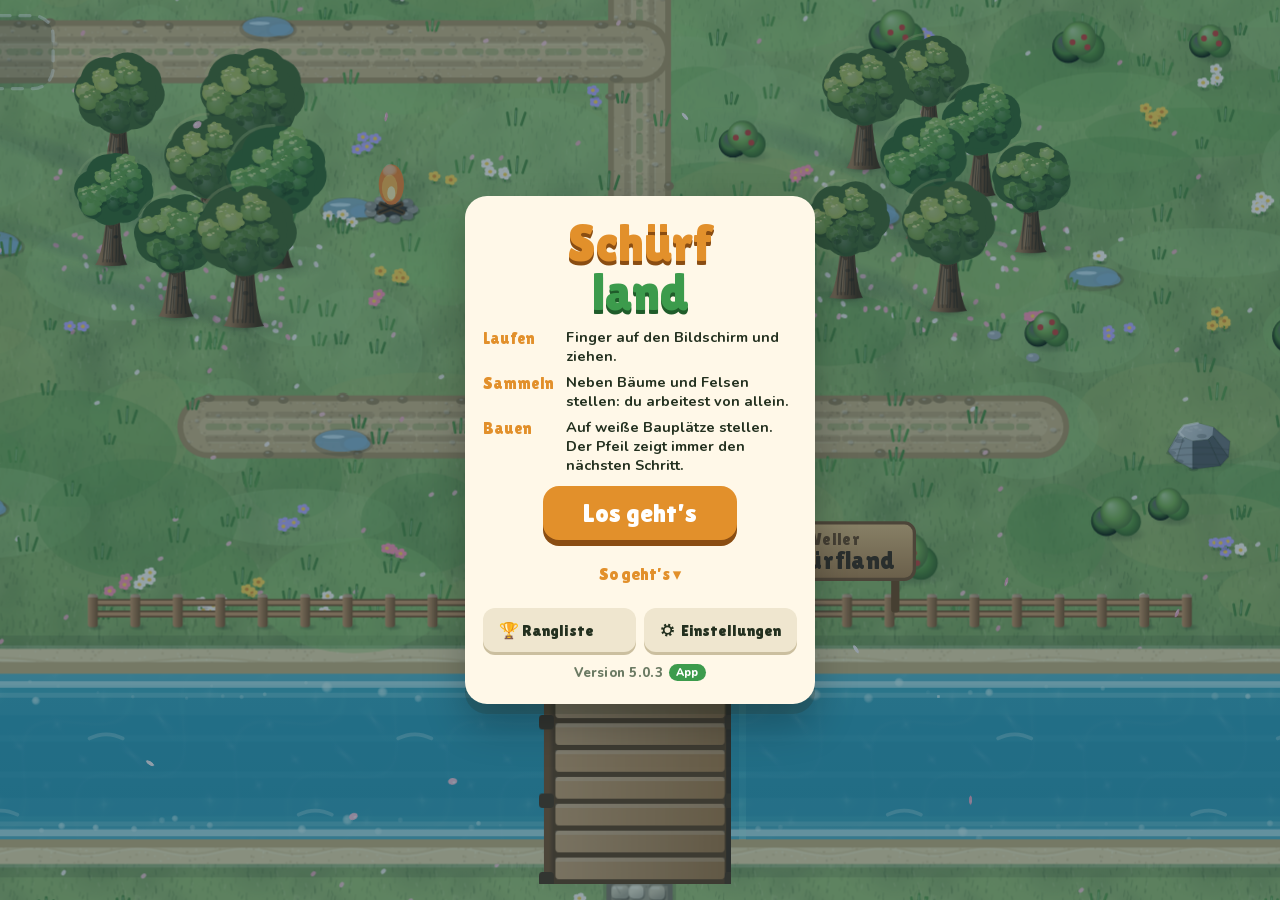
==== commit 60c0c679: "Schürfland 5.0.3: Gebäude öffnen nur auf Antippen, Lager-Waren einzeln nehmen und Rucksack ansehen, " ====
--- a/index.html
+++ b/index.html
@@ -255,19 +255,28 @@
 #optTog{position:absolute;left:0;top:0;display:flex;align-items:center;gap:10px;min-height:44px;padding:5px 5px 5px 12px;border-radius:14px;background:rgba(35,48,31,.9);color:var(--paper);font-family:var(--f-body);font-weight:900;font-size:15px;white-space:nowrap;box-shadow:0 3px 0 rgba(0,0,0,.25)}
 #optTog b{min-width:52px;padding:6px 10px;border-radius:10px;background:var(--mint);color:#0d3b26;box-shadow:0 3px 0 #23935f;font-family:var(--f-display);font-weight:400;font-size:16px}
 #optTog b.off{background:#d9d4c4;color:#6d6758;box-shadow:0 3px 0 #b9b3a2}
+/* 5.0.3: Rucksack-Knopf im HUD, Waren einzeln nehmen, Gebäude nur auf Antippen öffnen */
+#bag{pointer-events:auto;border:0;font-family:var(--f-body);color:var(--ink);cursor:pointer}
+.it .tk{grid-column:1/4;width:100%;margin-top:3px}
+.take{grid-column:1/-1;background:#fff3d6;border-radius:12px;padding:8px;box-shadow:inset 0 0 0 2px #e2902b}
+.take .tkb{display:flex;gap:6px;margin-top:6px}.take .tkb .buy{flex:1 1 0;min-width:0}
+.bagl .it{grid-template-columns:auto 1fr}.bagl .it .ct{grid-column:2/3}.bagl .it .buy{grid-column:1/3;width:100%;margin-top:3px}
+#openBtn{position:absolute;left:0;top:0;min-height:48px;padding:8px 16px;border-radius:14px;background:var(--mint);color:#0d3b26;box-shadow:0 4px 0 #23935f,0 6px 14px rgba(0,0,0,.25);font-family:var(--f-display);font-size:18px;white-space:nowrap;border:0;cursor:pointer;animation:pulse 1.4s ease-in-out infinite}
+@media (prefers-reduced-motion:reduce){#openBtn{animation:none}}
 </style>
 </head>
 <body>
 <div id="game">
   <canvas id="cv"></canvas>
   <div id="hud" hidden>
-    <div class="row"><div class="chip" id="coins"><span class="coin"></span>0</div><div class="chip" id="bag">🎒 0/20</div><div id="saved" role="status" aria-label="Speichern fehlgeschlagen"></div><button class="chip" id="lagerBtn" hidden aria-label="Dorf-Menü">☰ Dorf</button>
+    <div class="row"><div class="chip" id="coins"><span class="coin"></span>0</div><button class="chip" id="bag" aria-label="Rucksack ansehen">🎒 0/20</button><div id="saved" role="status" aria-label="Speichern fehlgeschlagen"></div><button class="chip" id="lagerBtn" hidden aria-label="Dorf-Menü">☰ Dorf</button>
       <button id="gear" aria-label="Pause und Einstellungen"><svg viewBox="0 0 24 24" aria-hidden="true"><circle cx="12" cy="12" r="8" fill="none" stroke="currentColor" stroke-width="4.5" stroke-dasharray="3.1 3.2"/><circle cx="12" cy="12" r="6" fill="none" stroke="currentColor" stroke-width="2.8"/></svg></button></div>
     <div id="goal"></div>
     <button id="clock" hidden aria-hidden="true" tabindex="-1"><span id="clockTxt"></span></button>
   </div>
   <button id="blast" hidden aria-label="Sprengen"></button>
   <button id="optTog" hidden></button>
+  <button id="openBtn" hidden></button>
   <div id="fade"></div>
   <div id="sheet" hidden></div>
   <div id="toast" role="status" aria-live="polite"></div>
@@ -275,7 +284,7 @@
 </div>
 
 <script>
-window.SFL_APP = { version: "5.0.2-eb5b5b4b", standalone: (window.matchMedia && matchMedia('(display-mode: standalone)').matches) || navigator.standalone === true };
+window.SFL_APP = { version: "5.0.3-a78fec4c", standalone: (window.matchMedia && matchMedia('(display-mode: standalone)').matches) || navigator.standalone === true };
 </script>
 <script>
 (() => {
@@ -286,7 +295,7 @@
 const clockEl = $('clock'), clockTxt = $('clockTxt');
 const hud = $('hud'), coinsEl = $('coins'), bagEl = $('bag'), lagerEl = $('lagerBtn'), goalEl = $('goal'), savedEl = $('saved'), gearEl = $('gear'), sheet = $('sheet'), ov = $('ov'), card = $('card');
 const FONT = '"Lilita One","Arial Black",system-ui,sans-serif';
-const HOME_KEY = 'schuerfland-save', MKEY = 'schuerfland-meta', SKEY = 'schuerfland-settings', VERSION = '5.0.2', SAVE_V = 5.0;
+const HOME_KEY = 'schuerfland-save', MKEY = 'schuerfland-meta', SKEY = 'schuerfland-settings', VERSION = '5.0.3', SAVE_V = 5.0;
 const toastEl = $('toast');
 try { document.documentElement.lang = 'de'; } catch (e) {}
 // App-Hülle (installierbare Version auf eigener Domain): setzt window.SFL_APP = { version, standalone: true, onReady? }
@@ -662,7 +671,7 @@
 const listDe = a => a.length > 1 ? a.slice(0, -1).join(', ') + ' und ' + a[a.length - 1] : a[0] || '';
 function srcHint(k) { if (RAWOF[k]) { const o = RAWOF[k]; return RES[k].name + ' (' + BLD[o.b].name + ': ' + Object.keys(o.rec.in).map(r => RES[r].name).join(' + ') + ')'; } return RES[k].name + (SRC[k] ? ' an ' + SRC[k] : ''); }
 let plateHintT = -9;
-const HLOAD = 8, HSPEED = 105, OFFCAP = 2 * 3600;   // 4.3: echte Tragkraft (8 bis 12 im Arm), mehr mit Korb und Karren
+const HLOAD = 8, HSPEED = 82, OFFCAP = 2 * 3600;   // 4.3: echte Tragkraft (8 bis 12 im Arm), mehr mit Korb und Karren · 5.0.3: Helfer laufen ruhiger (105 → 82, −22 %, Spieltest)
 const LCAP = [150, 300, 600, 1200, 2500, 5000, 10000], LCOST = [80, 250, 700, 2000, 5000, 12000];
 // 5.0: ein Marktstand und eine Werkbank, beide im Dorf (MARKETS[0], BENCHES[0])
 const STATIONS = [
@@ -835,7 +844,8 @@
 const DRILLMUL = [1, 3, 8, 20, 50];        // Bohrer-Kosten je Stufe 1..5 (× drillBase); Tempo je Stufe HSPD[lv − 1]
 const BERG_REGROW = 1.5;                   // Erze unter Tage wachsen in NODE[kind].regrow × 1,5 nach (Abschnitt 3.2)
 // Förderturm (S.deep.lift 1–4): bringt den Bohrer-Puffer S.deep.buf ins Lager. Stufe 1 kommt mit dem Bauziel foerderturm
-const LIFTR = [0, 1, 2.5, 6, 12], LIFTBUF = [0, 80, 200, 500, 1200], LIFTCOST = [0, 0, 1500, 5000, 12000];
+// 5.0.3: Stufe 1 schneller (60 → 90/min) und größer (80 → 150), Stufe 2 Puffer 200 → 250: drei Bohrer auf Stufe 1 machen schon ~80/min
+const LIFTR = [0, 1.5, 2.5, 6, 12], LIFTBUF = [0, 150, 250, 500, 1200], LIFTCOST = [0, 0, 1500, 5000, 12000];
 // Tiefe (Etage 8+): Zufallsetagen wie 4.5
 const DEEP_ORES = [['rock', 1, 3], ['eisen', 1, 2], ['kupfer', 1, 3.2], ['kohle', 3, 2.2], ['gold', 4, 1.3], ['silber', 7, 2.2], ['kristall', 12, 1.1], ['mithril', 18, 1.7], ['sternenerz', 28, 1.3]];
 // Eingefroren aus 4.5: die vier Tiefenbohrer (Migration 7.8: a → dr[2], b → dr[5], c → dr[6], d → dr[7])
@@ -4193,7 +4203,7 @@
   { t: tx('tut.2', 'Bring 15 Holz zum Bauplatz „Lager“ im Dorf'), ok: () => !!S.done.lager, pay: 5 },
   { t: tx('tut.3', 'Stell dich auf die Rampe: dein Rucksack wandert ins Lager'), ok: () => lagerTotal() > 0, pay: 5 },
   { t: tx('tut.4', 'Verkaufe 5 Holz am Marktstand neben dem Lager'), ok: () => S.ftue.sold - S.ftue.s3 >= 5, pay: 25 },
-  { t: tx('tut.5', 'Kauf an der Werkbank einen größeren Rucksack'), ok: () => S.up.bag >= 2, pay: 10 },
+  { t: tx('tut.5b', 'Tippe die Werkbank an und kauf einen größeren Rucksack'), ok: () => S.up.bag >= 2, pay: 10 },
 ];
 function tutTick() {
   if (S.tut >= TUT.length || state !== 'play' || deep) return;
@@ -4332,6 +4342,8 @@
   }
   if (st.s === 'put') return { t: bringTxt(st), tgt: PL[st.to].pad, kind: 'raw:' + st.r + '>' + st.to, use: true };
   if (st.s === 'berg') {
+    // 5.0.3: der Förderturm ist voll und hat das Erz: erst Lager ausbauen bzw. Turm leeren/ausbauen (kein Weg ins Bergwerk nötig)
+    { const w = liftWhy(); if (w && (S.deep.buf[st.r] || 0) > 0) { if (w === 'lager') return lagerStep(); const tp = TPAD(); if (tp) return { t: RES[st.r].name + ': ' + tx('goal.turm', 'Förderturm antippen · leeren oder ausbauen'), tgt: tp, kind: 'turm' }; } }
     // Erz aus dem Bergwerk: unten abbauen; der Förderkorb bringt den Rucksack ins Lager
     const t = RES[st.r].name + ': ' + tx('berg.g.korb2', 'Förderkorb → Sohle') + ' ' + st.so + (st.to ? ' · ' + resN(st.n, st.r) + ' ' + zumB(st.to) : '');
     const u = deliver(st.has, st.to ? st.n : st.n + st.has); return { t, tgt: u ? (st.to ? PL[st.to].pad : site || SPAD) : SPAD, kind: 'berg:' + st.r, use: u };
@@ -4339,14 +4351,14 @@
   if (st.s === 'deeper') return bergStep(st.so, RES[st.r].name);
   if (st.s === 'tool') {
     const u = UPG[st.tool], lv = S.up[st.tool] + 1, c = u.costs[S.up[st.tool] - 1], what = u.name + ' ' + tx('goal.stufe', 'Stufe') + ' ' + lv + ' ' + tx('goal.forres', 'für') + ' ' + RES[st.r].name;
-    return c === undefined || S.coins >= c ? { t: what + ': ' + tx('goal.atbench', 'an der Werkbank kaufen'), tgt: nearestBench(), kind: 'tool' } : coinStep(c, what);
+    return c === undefined || S.coins >= c ? { t: what + ': ' + tx('goal.atbench2', 'Werkbank antippen und kaufen'), tgt: nearestBench(), kind: 'tool' } : coinStep(c, what);
   }
   if (st.s === 'build') return { t: tx('goal.first', 'Erst') + ' ' + BLD[st.b].name + ' ' + tx('goal.build', 'bauen'), tgt: PL[st.b] || site, kind: 'build' };
-  if (st.s === 'mrec') return { t: BLD[st.b].name + ': ' + tx('goal.mrec', 'Rezept auf „Auto“ stellen (gelber Platz)'), tgt: PL[st.b].pad, kind: 'mrec' };
+  if (st.s === 'mrec') return { t: BLD[st.b].name + ': ' + tx('goal.mrec2', 'gelben Platz antippen · Rezept auf „Auto“'), tgt: PL[st.b].pad, kind: 'mrec' };
   if (st.s === 'lfull') return lagerStep();
   // busy: die Maschine hat alles. Dauert es noch lange und reicht das Geld, lohnt eine Maschinenstufe (bestehender Ausbau im Bogen am gelben Platz)
   const ob = RAWOF[st.k], wait = st.n && ob ? st.n / Math.max(0.01, mrate(st.b, ob.i)) * 60 : 0, mc = mlvCost(st.b);
-  if (wait > 120 && mc !== null && S.coins >= mc) return { t: BLD[st.b].name + ' ' + tx('goal.mlv', 'ausbauen: schneller fertig') + ' (💰 ' + fmt(mc) + ', ' + tx('goal.noch', 'noch etwa') + ' ' + Math.ceil(wait / 60) + ' min)', tgt: PL[st.b].pad, kind: 'mlv:' + st.b };
+  if (wait > 120 && mc !== null && S.coins >= mc) return { t: BLD[st.b].name + ' ' + tx('goal.mlv2', 'antippen und ausbauen: schneller fertig') + ' (💰 ' + fmt(mc) + ', ' + tx('goal.noch', 'noch etwa') + ' ' + Math.ceil(wait / 60) + ' min)', tgt: PL[st.b].pad, kind: 'mlv:' + st.b };
   // solange eine Nebenaufgabe (B5)
   return sideStep(tx('goal.while', 'Während') + ' ' + derB(st.b) + ' ' + tx('goal.works', 'arbeitet') + ': ') || { t: tx('goal.busy', 'In Arbeit') + ': ' + BLD[st.b].name + ' ' + tx('goal.makes', 'macht') + ' ' + RES[st.k].name, tgt: PL[st.b].pad, kind: 'busy:' + st.b };
 }
@@ -4375,7 +4387,7 @@
     // B5: kleiner Rest, und ein Träger ist schon damit unterwegs: nicht extra laufen
     let sum = 0, rest = 0; for (const k in hp) sum += hp[k]; for (const k in p.cost) rest += Math.max(0, p.cost[k] - (pd[k] || 0));
     if (sum <= Math.max(3, rest * 0.1) && helpers.some(h => (h.type === 'traeger' && (p === nextGoal() || autoOn(p))) || (h.task && h.task.kind === 'plate' && h.task.id === p.id))) return { t: tx('goal.carriers', 'Träger bringen den Rest'), tgt: p, kind: 'carry', soft: true };
-    return { t: tx('goal.hol', 'Hol') + ' ' + resList(hp) + ' ' + tx('goal.ausl', 'aus dem Lager') + ' (' + tx('goal.holbtn', '🎒 Holen') + ') · ' + tx('goal.dannhin', 'dann zum Bauplatz'), tgt: LPAD, kh: '|hol', kind: 'hol' };
+    return { t: tx('goal.hol', 'Hol') + ' ' + resList(hp) + ' ' + tx('goal.ausl', 'aus dem Lager') + ' (' + tx('goal.holbtn2', '👆 Lager · 🎒 Holen') + ') · ' + tx('goal.dannhin', 'dann zum Bauplatz'), tgt: LPAD, kh: '|hol', kind: 'hol' };
   }
   const need = carryNeed(p) || {};
   if (Object.keys(need).some(k => outAll(k) > 0)) return { t: tx('goal.soon', 'Gleich im Lager · dann holen und hintragen'), tgt: LPAD, kind: 'soon' };
@@ -4391,7 +4403,7 @@
     if (!okJ.length) { const j = jobs.find(j => toolFor(j)); if (j) return { t: pre + RES[toolFor(j)].name + ' ' + tx('goal.toolmiss', 'fehlt zum Anheuern · Werkzeugmacher'), tgt: PL.werkzeugm || nearestBench(), kind: 'pop' }; }
     const cs = okJ.map(j => HELP[j].costs[S.helpers.filter(x => x.type === j).length]).filter(x => x !== undefined), c = cs.length ? Math.min(...cs) : 0;
     if (c && S.coins < c) return coinStep(c, pre + tx('goal.hire2', 'Helfer anheuern'));
-    return { t: pre + tx('goal.hire3', 'Helfer an der Werkbank anheuern'), tgt: nearestBench(), kind: 'pop' };
+    return { t: pre + tx('goal.hire4', 'Werkbank antippen · Helfer anheuern'), tgt: nearestBench(), kind: 'pop' };
   }
   if (popWait()) return { t: pre + tx('goal.zuzug', 'Bewohner ziehen ein'), tgt: null, wait: true, kind: 'pop' };
   const h = popHouse(g); if (h) return { site: h };
@@ -4402,11 +4414,11 @@
   const f = S.berg.sohle, o = floorObs(f), pre = tx('hint.berg', 'Bergwerk:') + ' ' + (what ? what + ', ' : '') + tx('berg.sohle', 'Sohle') + ' ' + want + ' · ', down = tx('berg.g.korb2', 'Förderkorb → Sohle') + ' ' + f;
   if (S.berg.open[f] || o.type === 'frei') return { t: pre + down + ' · ' + tx('berg.g.durch', 'durch den Schacht'), tgt: SPAD, kind: 'berg' };
   if (o.type === 'wasser') {
-    if (!S.deep.pump) return S.coins >= PUMPCOST ? { t: pre + tx('berg.g.pumpk', 'Pumpe am Förderkorb kaufen') + ' (💰 ' + fmt(PUMPCOST) + ')', tgt: SPAD, kind: 'berg' } : coinStep(PUMPCOST, pre + tx('berg.pumpe', 'Pumpe'));
+    if (!S.deep.pump) return S.coins >= PUMPCOST ? { t: pre + tx('berg.g.pumpk2', 'Förderkorb antippen · Pumpe kaufen') + ' (💰 ' + fmt(PUMPCOST) + ')', tgt: SPAD, kind: 'berg' } : coinStep(PUMPCOST, pre + tx('berg.pumpe', 'Pumpe'));
     return { t: pre + down + ' · ' + tx('berg.g.pump2', 'am Schacht abpumpen'), tgt: SPAD, kind: 'berg' };
   }
   if (o.type === 'hart') {
-    if (S.up.pick < o.tier) { const lv = S.up.pick + 1, c = UPG.pick.costs[S.up.pick - 1], w = pre + UPG.pick.name + ' ' + tx('goal.stufe', 'Stufe') + ' ' + lv; return c === undefined || S.coins >= c ? { t: w + ': ' + tx('goal.atbench', 'an der Werkbank kaufen'), tgt: nearestBench(), kind: 'tool' } : coinStep(c, w); }
+    if (S.up.pick < o.tier) { const lv = S.up.pick + 1, c = UPG.pick.costs[S.up.pick - 1], w = pre + UPG.pick.name + ' ' + tx('goal.stufe', 'Stufe') + ' ' + lv; return c === undefined || S.coins >= c ? { t: w + ': ' + tx('goal.atbench2', 'Werkbank antippen und kaufen'), tgt: nearestBench(), kind: 'tool' } : coinStep(c, w); }
     return { t: pre + down + ' · ' + tx('berg.g.fels', 'Fels am Schacht abbauen'), tgt: SPAD, kind: 'berg' };
   }
   if (o.type === 'dunkel') {
@@ -4414,7 +4426,7 @@
     const n = LAMPLAT - lhas('laterne') - cnt(S.stack, 'laterne') - outAll('laterne');
     if (n > 0) { const st = planNeed('laterne', n, {}, 0); return stepOut(st, null); }
     if (S.coins < LAMPCOST) return coinStep(LAMPCOST, pre + tx('berg.lampe', 'Laternenkette'));
-    return { t: pre + tx('berg.g.lampk', 'Laternenkette am Förderkorb kaufen'), tgt: SPAD, kind: 'berg' };
+    return { t: pre + tx('berg.g.lampk2', 'Förderkorb antippen · Laternenkette kaufen'), tgt: SPAD, kind: 'berg' };
   }
   if (o.type === 'cp') {
     const c = cpCost(f), st = planSite(c.cost, S.deep.cpPaid);
@@ -4442,6 +4454,8 @@
   const toPlate = tg => full && carry ? g : tg;
   // G: Lager voll, und der Rucksack (halb) voll: erst Platz schaffen (sonst stehen Maschinen, und Ware landet am Marktstand)
   if (S.done.lager && lfree() <= 0 && S.stack.length >= cap() * 0.5 && !carry && !carryH) return so(lagerStep(), false);
+  // 5.0.3: an der Rampe selbst genommene Ware, die das Ziel nicht braucht, füllt den Rucksack: kurzer Hinweis (kein Pfeil zum Bauplatz, keine Schleife)
+  if (full && !carry && !carryH && packHeld && onPadAt(LPAD)) { const fr = bagForeign(); if (fr.length) return out(tx('goal.fremd', 'Rucksack') + ': ' + listDe(fr.slice(0, 2).map(r => RES[r].name)) + ' ' + tx('goal.fremd2', 'nicht fürs Ziel · an der Rampe zurücklegen (🎒)'), LPAD, '|fr', 'full'); }
   // 5.4: ruhige Ziel-Zeile. Der Tipp beschreibt die Aufgabe, der Pfeil den nächsten Handgriff. Voller Rucksack ohne Ware fürs Ziel: erst leeren,
   // außer er trägt Rohstoff, den der Schritt braucht (z. B. Hartholz fürs Sägewerk): dann dorthin
   if (full && !carry && !carryH) {
@@ -4538,7 +4552,7 @@
   if (n < 0) { const nx = nextIsle(); META.islands.push({ n: nx.n, theme: nx.theme, seed: (Math.floor(Math.random() * 4294967295) >>> 0) || 7, mirror: nx.n % 2 === 1, name: nx.name }); META.next = nx.n + 1; n = nx.n; }
   else if (n > 0 && !META.islands.some(x => x.n === n)) return false;
   META.active = n; saveMeta(); save(false);
-  resetting = true; state = 'sail'; sheet.hidden = true; sheetMode = null; sheetMan = null; hud.hidden = true; blastEl.hidden = true; optTogEl.hidden = true; optTogK = '';
+  resetting = true; state = 'sail'; sheet.hidden = true; sheetMode = null; sheetMan = null; hud.hidden = true; blastEl.hidden = true; optTogEl.hidden = true; optTogK = ''; openBtnEl.hidden = true; openK = ''; tapOpen = null;
   const isl = n ? META.islands.find(x => x.n === n) : null;
   try { fadeEl.style.cssText = 'display:flex;align-items:center;justify-content:center;color:#fff3d6;font:24px ' + FONT + ';text-align:center;opacity:0'; fadeEl.textContent = '⛵ Kurs auf ' + (isl ? isl.name : 'Schürfland'); } catch (e) {}
   sfx('horn'); sailing = { t: 0 };
@@ -4684,6 +4698,44 @@
   if (lagN) { fxEvent('drop', { x: LAGER.x, y: LAGER.y, n: lagN, to: 'lager' }); vib(15); }
   lagN = 0; packN = {}; packG = null; save();
 }
+// 5.0.3 (Spieltest): an der Rampe einzelne Waren aus dem Lager nehmen (+1, +10, Max) und im Rucksack-Bogen zurücklegen.
+// Nach „Nehmen“ bleibt der Rucksack, wie er ist (packHeld, wie nach „🎒 Holen“). Erst beim nächsten Betreten der Rampe lagert er wieder ein
+let takeOpen = null;
+const rampOk = () => !!S.done.lager && S.tut >= 3 && onPadAt(LPAD);
+function takeGo(r, v) {
+  if (!rampOk() || !RES[r] || !lhas(r)) return false;
+  const room = cap() - S.stack.length;
+  if (room <= 0) { toast('🎒 ' + tx('take.full', 'Rucksack voll · erst etwas zurücklegen')); sfx('warn', { vol: 0.5 }); return false; }
+  const n = Math.min(lhas(r), room, v === 'max' ? 1e9 : v === '10' ? 10 : 1); if (n <= 0) return false;
+  ltake(r, n); for (let j = 0; j < n; j++) { S.stack.push(r); if (j < 8) fly(LAGER.x + 40 + rnd(-14, 14), LAGER.y - 30, undefined, undefined, r, -j * 0.06); }
+  packHeld = true; packReq = false; lagLastT = T;
+  toast('🎒 ' + resN(n, r) + ' ' + tx('take.got', 'genommen') + ' · ' + S.stack.length + '/' + cap()); sfx('store', { pitch: 1.2 });
+  return true;
+}
+function putBack(r) {
+  if (!rampOk() || !RES[r]) return false;
+  const have = cnt(S.stack, r); if (!have) return false;
+  const n = Math.min(have, lfree());
+  if (n <= 0) { toast('📦 ' + tx('lag.voll', 'Lager voll – ausbauen oder verkaufen')); sfx('warn', { vol: 0.5 }); return false; }
+  let k = 0; for (let i = S.stack.length - 1; i >= 0 && k < n; i--) if (S.stack[i] === r) { S.stack.splice(i, 1); ladd(r, 1); if (k < 8) fly(pl.x, pl.y - 30, LAGER.x + 40 + rnd(-14, 14), LAGER.y - 30, r, -k * 0.06); k++; }
+  lagLastT = T;
+  toast('📦 ' + resN(k, r) + ' ' + tx('take.back', 'zurückgelegt') + (k < have ? ' · ' + tx('lag.voll', 'Lager voll – ausbauen oder verkaufen') : ''), k < have ? 2400 : 1600); sfx('store');
+  return true;
+}
+// Ware im Rucksack, die weder das Ziel noch das Wohnhaus dafür braucht
+function bagForeign() { const g = nextGoal(), gs = goalSite(), o = []; for (const r of new Set(S.stack)) if (!(g && g.cost && g.cost[r]) && !(gs && gs.cost && gs.cost[r])) o.push(r); return o; }
+const bagCount = () => { const o = {}; for (const r of S.stack) o[r] = (o[r] || 0) + 1; return o; };
+function bagHtml() {
+  const c = bagCount(), ks = Object.keys(c).sort((a, b) => c[b] - c[a]), onR = rampOk(), fr = bagForeign();
+  let h = head('🎒 ' + tx('bag.title', 'Rucksack'), S.stack.length + '/' + cap());
+  if (!ks.length) return h + '<small class="note">' + tx('bag.empty', 'Leer. Sammle etwas, oder nimm an der Rampe Waren aus dem Lager.') + '</small>';
+  h += '<small class="note">' + (onR ? tx('bag.ramp', 'Du stehst an der Rampe: „Zurücklegen“ bringt eine Ware ins Lager') : tx('bag.away', 'Zurücklegen geht an der Rampe am Lager')) + '</small><div class="grid bagl">';
+  for (const r of ks) h += `<div class="it">${sw(r, !RAWOF[r])}<span class="nm">${RES[r].name}</span><span class="ct">${fmt(c[r])}${fr.includes(r) ? '' : ' · ' + tx('lag.goal', 'fürs Ziel')}</span>${onR ? `<button class="buy sm" data-act="putback" data-k="${r}" data-free="1"${lfree() > 0 ? '' : ' disabled'}>${tx('bag.back', 'Zurücklegen')}</button>` : ''}</div>`;
+  h += '</div>';
+  if (onR && lfree() <= 0) h += `<small class="note">⚠️ ${tx('lag.voll', 'Lager voll – ausbauen oder verkaufen')}</small>`;
+  return h;
+}
+const bagKey = () => S.stack.join() + '|' + rampOk() + (lfree() > 0) + cap();
 // Auto-Helfer ohne Arbeit (Gebiet: Auto, nichts zu sammeln) tragen fehlende Ziel-Waren aus dem Lager zum Bauplatz (wie ein Träger, eine Fuhre)
 function idleCarryJob(h) {
   if (!S.done.lager || !S.done.huette || h.load.length) return null;
@@ -5879,6 +5931,38 @@
 const drillCost = n => { const lv = S.berg.dr[n] || 0; return lv >= DRILLMUL.length || !SOHLEN[n] ? null : Math.round(SOHLEN[n].drillBase * DRILLMUL[lv] / 10) * 10; };
 const drillLock = n => !S.deep.lift ? (S.done.tier2 ? tx('drill.turm2', 'Braucht den Förderturm (Bauziel in der Zeche)') : tx('drill.turm', 'Braucht den Förderturm (Bauziel nach Dorfstufe 2)')) : n > S.berg.sohle ? tx('berg.sohle', 'Sohle') + ' ' + n + tx('drill.nicht', ' noch nicht erreicht') : !(S.berg.open[n] || n === SOHLE_MAX) ? tx('drill.weg', 'Weg unter Sohle') + ' ' + n + ' ' + tx('drill.weg2', 'zuerst freimachen') : '';
 function deepBufN() { let n = 0; for (const k in S.deep.buf) n += S.deep.buf[k]; return n; }
+// 5.0.3 (Spieltest „Förderturm voll? Fehler?“): warum der Puffer voll ist. null: nicht voll; 'lager': das Lager nimmt nichts mehr; 'slow': der Turm ist zu langsam
+function liftWhy() { const D = S.deep; if (!D.lift || deepBufN() < LIFTBUF[D.lift]) return null; return S.done.lager && lfree() <= 0 ? 'lager' : 'slow'; }
+function liftTxt(w) {
+  if (w === 'lager') return tx('turm.lager', 'Lager voll · Lager ausbauen oder verkaufen');
+  const D = S.deep, c = LIFTCOST[D.lift + 1];
+  return tx('turm.slow', 'Förderturm zu langsam') + ' · ' + (c === undefined ? tx('turm.max', 'höchste Stufe: Erz selbst holen') : tx('turm.aus', 'ausbauen') + ' (' + tx('berg.fx.stufe', 'Stufe') + ' ' + D.lift + ' → ' + (D.lift + 1) + ', 💰 ' + fmt(c) + ')');
+}
+const TPAD = () => PL.foerderturm ? { x: PL.foerderturm.x, y: PL.foerderturm.y + 60 } : null;
+// Erz aus dem Puffer selbst in den Rucksack nehmen (+10 oder Max), am Platz vor dem Förderturm
+function turmTake(r, v) {
+  const D = S.deep, tp = TPAD(); if (!D.lift || !tp || !onPadAt(tp) || !(D.buf[r] > 0)) return false;
+  const room = cap() - S.stack.length;
+  if (room <= 0) { toast('🎒 ' + tx('take.full', 'Rucksack voll · erst etwas zurücklegen')); sfx('warn', { vol: 0.5 }); return false; }
+  const n = Math.min(D.buf[r], room, v === 'max' ? 1e9 : 10); D.buf[r] -= n; if (!D.buf[r]) delete D.buf[r];
+  for (let j = 0; j < n; j++) { S.stack.push(r); if (j < 8) fly(PL.foerderturm.x - 60 + rnd(-10, 10), PL.foerderturm.y, undefined, undefined, r, -j * 0.06); }
+  toast('🎒 ' + resN(n, r) + ' ' + tx('take.got', 'genommen') + ' · ' + S.stack.length + '/' + cap()); sfx('store', { pitch: 1.2 });
+  return true;
+}
+function turmHtml() {
+  const D = S.deep, nb = deepBufN(), w = liftWhy(), c = LIFTCOST[D.lift + 1], room = cap() - S.stack.length;
+  let made = 0; for (let n = 1; n <= SOHLE_MAX; n++) if (S.berg.dr[n]) for (const r in SOHLEN[n].drill) made += drillRate(n, r);
+  let h = head(tx('berg.turm', 'Förderturm'), tx('berg.fx.stufe', 'Stufe') + ' ' + D.lift + '/' + (LIFTR.length - 1));
+  if (w) h += `<small class="note">⚠️ ${liftTxt(w)}</small>`;
+  h += `<small class="note">${tx('turm.puffer', 'Puffer')} ${fmt(nb)}/${fmt(LIFTBUF[D.lift])} · ${tx('turm.bringt', 'bringt')} ${fmt(LIFTR[D.lift] * 60)}/Min · ${tx('turm.bohrer', 'Bohrer machen')} ${fmt(Math.round(made))}/Min</small>`;
+  h += row(tx('berg.turm', 'Förderturm') + ' ' + tx('turm.aus', 'ausbauen'), c === undefined ? tx('turm.maxs', 'Höchste Stufe') : tx('berg.fx.stufe', 'Stufe') + ' ' + (D.lift + 1) + ': ' + fmt(LIFTR[D.lift + 1] * 60) + '/Min · ' + tx('turm.puffer', 'Puffer') + ' ' + fmt(LIFTBUF[D.lift + 1]), c === undefined ? null : c, 'dlift', '');
+  if (w === 'lager') { const lc = LCOST[S.lager.lv - 1]; h += row(tx('lag.up', 'Lager ausbauen'), tx('lag.lv', 'Stufe') + ' ' + S.lager.lv + ' · ' + tx('lag.cap', 'Platz für') + ' ' + fmt(lcap()), lc === undefined ? null : lc, 'lup', ''); }
+  const ks = Object.keys(D.buf).filter(r => D.buf[r] > 0);
+  if (!ks.length) return h + `<small class="note">${tx('turm.leer', 'Der Puffer ist leer.')}</small>`;
+  h += `<small class="note">🎒 ${tx('turm.take', 'In den Rucksack nehmen: selbst zur Maschine oder ins Lager tragen')} · ${S.stack.length}/${cap()}</small><div class="grid">`;
+  for (const r of ks) h += `<div class="it">${sw(r, !RAWOF[r])}<span class="nm">${RES[r].name}</span><span class="ct">${fmt(D.buf[r])}</span><div class="tkb" style="grid-column:1/4;display:flex;gap:6px;margin-top:3px"><button class="buy sm" style="flex:1" data-act="turmtake" data-k="${r}" data-v="10" data-free="1"${room > 0 ? '' : ' disabled'}>+10</button><button class="buy sm" style="flex:1" data-act="turmtake" data-k="${r}" data-v="max" data-free="1"${room > 0 ? '' : ' disabled'}>Max</button></div></div>`;
+  return h + '</div>';
+}
 
 // ---------- 5.0: Bergarbeiter unter Tage (Paket B, Abschnitt 16) ----------
 // h.cfg.work = 'berg1' … 'berg7'. Der Helfer geht oben zum Schacht, steigt ein (h.under = true) und baut die Erze seiner Sohle aus S.berg.nodes ab
@@ -10349,6 +10433,7 @@
   for (const b of BENCHES) if (stOpen(b) && inView(b.x, b.y, 100)) drawStationPad(b, 'b');
   if (inView(BOARD.x, BOARD.y, 100)) { drawPad(BOARD.x, BOARD.y, '#ffb3c8', 72, 44); label(BOARD.x, BOARD.y + 2, 'Aufträge', 15); }
   if (S.done.lager && inView(LPAD.x, LPAD.y, 80)) drawLagerPad();
+  { const tp = TPAD(); if (tp && S.done.foerderturm && S.deep.lift && inView(tp.x, tp.y, 80)) { drawPad(tp.x, tp.y, '#bfefff', 60, 30); label(tp.x, tp.y + 1, tx('berg.turm', 'Förderturm'), 12, '#bfefff'); } }
   if (S.done.schacht && inView(SPAD.x, SPAD.y, 80)) { drawPad(SPAD.x, SPAD.y, '#bfefff', 66, 34); label(SPAD.x, SPAD.y + 1, 'Einfahren', 13, '#bfefff'); }
   if (S.done.hafen && inView(PIERPAD.x, 3560, 160)) { blit(hafenstegSprite(true), PIERPAD.x, 3478); drawPad(PIERPAD.x, PIERPAD.y, '#ffd34d', 46, 32); label(PIERPAD.x, PIERPAD.y + 1, 'Handel', 12, '#ffe08a'); }
   if (S.done.expedition && inView(XPAD.x, XPAD.y, 80)) { drawPad(XPAD.x, XPAD.y, '#bfefff', 50, 32); label(XPAD.x, XPAD.y + 1, 'Logbuch', 12, '#bfefff'); }
@@ -10534,7 +10619,7 @@
   if (litOn) addL('fenster', x + 62, y - 30, 60, 26, 0.7, 0.08);
   label(x, y - 172, tx('berg.turm', 'Förderturm'), 14, '#fff');
   if (D.lift) label(x, y - 157, tx('berg.fx.stufe', 'Stufe') + ' ' + D.lift + ' · ' + fmt(LIFTR[D.lift] * 60) + ' ' + tx('berg.permin', 'pro Minute'), 12, '#bfefff');
-  if (D.lift && deepBufN() >= LIFTBUF[D.lift]) label(x, y - 32, tx('berg.voll2', 'Puffer voll · ausbauen'), 12, '#ffb4a8');
+  { const w = D.lift ? liftWhy() : null; if (w) label(x, y - 32, liftTxt(w), 12, '#ffb4a8'); }
 }
 function renderFloor(F) {
   const gs = LOW() ? 1 : Math.min(GS, 1.5), th = F.th, R = mulberry(deepSeed(F.f) ^ 0xabc);
@@ -10607,7 +10692,7 @@
   ctx.fillStyle = full ? (Math.sin(T * 4) > 0 ? '#ff6a5a' : '#8f2a20') : (Math.sin(T * 6) > 0 ? '#8ef0a8' : '#3fcf8e'); E(ctx, x + 30, y - 36, 3, 3); ctx.fill();
   if (!full && !LOW() && Math.random() < 0.1) burst(x, y - 8, F.th.acc, 2, 60);
   label(x, y - 118, tx('berg.bohrer', 'Bohrer') + ' ' + lv + '/' + DRILLMUL.length, 13, '#fff');
-  if (full) label(x, y - 102, tx('berg.voll2', 'Puffer voll · ausbauen'), 11, '#ffb4a8');
+  if (full) label(x, y - 102, liftWhy() === 'lager' ? tx('turm.lager2', 'Lager voll') : tx('turm.slow', 'Förderturm zu langsam'), 11, '#ffb4a8');
 }
 // Bergarbeiter auf dieser Sohle (Abschnitt 16): dieselbe Figur wie oben, mit Spitzhacke
 function drawBergHelpers(F, list) {
@@ -10745,7 +10830,7 @@
   if (foodOn() && S.helpers.length && FOODS.every(f => !lhas(f)) && S.helpers.some(c => c.fed <= 0)) out.push({ t: tx('iss.food', 'Kein Essen im Lager: Helfer sind hungrig und etwas langsamer'), bad: true });
   if (pwDem > 0 && pwRatio < 1) out.push({ t: tx('iss.power', 'Zu wenig Strom: Maschinen mit Motor laufen langsamer'), bad: false });
   if (S.done.kraftwerk && pwDem > 0 && S.pw.burn <= 0 && !lhas('kohle') && !lhas('holz')) out.push({ t: tx('iss.fuel', 'Die Dampfmaschine hat kein Holz und keine Kohle'), bad: true });
-  if (S.deep.lift && deepBufN() >= LIFTBUF[S.deep.lift]) out.push({ t: tx('iss.lift', 'Bergwerk: der Förderturm kommt mit den Bohrern nicht nach'), bad: false });
+  { const w = liftWhy(); if (w) out.push({ t: tx('berg.turm', 'Förderturm') + ': ' + liftTxt(w), bad: w === 'lager' }); }
   out.push(...zufIssues());   // 5.0: Zufriedenheit (Paket E; ersetzt die Zeile von C)
   return out;
 }
@@ -10869,6 +10954,8 @@
       const why = p === gs ? (p === nextGoal() ? tx('pack.ziel', 'Ziel') : tx('pack.einw', 'Ziel: Einwohner')) : tx('pack.opt', 'freiwillig, dort gestanden');
       h += `<div class="up"><div><strong>🎒 ${tx('pack.for', 'Für')} ${shortTitle(p)} ${tx('pack.hol', 'holen')}</strong><small>${why} · ${resList(hp)}${onR ? '' : ' · ' + tx('pack.ramp', 'an der Rampe am Lager')}</small></div><button class="buy" data-act="pack" data-k="${p.id}" data-free="1"${onR ? '' : ' disabled'}>${tx('pack.go', 'Holen')}</button></div>`;
     }
+    // 5.0.3: Rucksack ansehen (Zurücklegen einzelner Waren)
+    if (onR && S.stack.length) h += `<div class="up"><div><strong>🎒 ${tx('bag.title', 'Rucksack')} ${S.stack.length}/${cap()}</strong><small>${resList(bagCount())}</small></div><button class="buy" data-act="bag" data-free="1">${tx('bag.show', 'Ansehen')}</button></div>`;
   }
   h += row(tx('lag.up', 'Lager ausbauen'), tx('lag.lv', 'Stufe') + ' ' + S.lager.lv + ' · ' + tx('lag.cap', 'Platz für') + ' ' + fmt(lcap()) + (c !== undefined ? ' → ' + fmt(LCAP[S.lager.lv]) : ''), c === undefined ? null : c, 'lup', '');
   const items = Object.keys(S.lager.it).sort((a, b) => (keepN[b] || 0) - (keepN[a] || 0) || RES[b].price * S.lager.it[b] - RES[a].price * S.lager.it[a]);
@@ -10876,8 +10963,15 @@
   let all = 0; for (const r of items) all += sellValue(r, surplus(r));
   const ws = S.done.tier2 ? tx('lag.ws', 'Großhandel') + ' ' + Math.round(WHOLESALE * 100) + ' %' : tx('lag.full', 'bis zum Dorf voller Preis, danach Großhandel') + ' ' + Math.round(WHOLESALE * 100) + ' %';
   h += `<div class="up"><div><strong>${tx('lag.sellall', 'Überschuss verkaufen')}</strong><small>${ws} · ${tx('lag.keep', 'behält, was Ziel und Aufträge brauchen')}</small></div><button class="buy" data-act="sellall" data-free="1"${all ? '' : ' disabled'}>+${coinH}${fmt(all)}</button></div>`;
+  // 5.0.3: an der Rampe je Ware „🎒 Nehmen“ (+1, +10, Max in einer Zeile darunter)
+  const tk = rampOk(), room = cap() - S.stack.length;
+  if (!tk) takeOpen = null;
+  h += tk ? `<small class="note">🎒 ${tx('take.hint', 'Nehmen: einzelne Waren in den Rucksack')} · ${S.stack.length}/${cap()}</small>` : `<small class="note">🎒 ${tx('take.ramp', 'Waren einzeln nehmen: an der Rampe am Lager')}</small>`;
   h += '<div class="grid">';
-  for (const r of items) { const n = S.lager.it[r], sp = surplus(r), kp = keepN[r] || 0; h += `<div class="it">${sw(r, !RAWOF[r])}<span class="nm">${RES[r].name}</span><span class="ct">${fmt(n)}${kp ? ' · ' + tx('lag.goal', 'fürs Ziel') + ' ' + fmt(Math.min(kp, n)) : ''}</span>${sp ? `<button class="buy" data-act="sell" data-k="${r}" data-free="1" aria-label="${RES[r].name} verkaufen">+${fmt(sellValue(r, sp))}</button>` : ''}</div>`; }
+  for (const r of items) { const n = S.lager.it[r], sp = surplus(r), kp = keepN[r] || 0; h += `<div class="it">${sw(r, !RAWOF[r])}<span class="nm">${RES[r].name}</span><span class="ct">${fmt(n)}${kp ? ' · ' + tx('lag.goal', 'fürs Ziel') + ' ' + fmt(Math.min(kp, n)) : ''}</span>${sp ? `<button class="buy" data-act="sell" data-k="${r}" data-free="1" aria-label="${RES[r].name} verkaufen">+${fmt(sellValue(r, sp))}</button>` : ''}${tk ? `<button class="buy sm tk" data-act="takeopen" data-k="${r}" data-free="1" aria-expanded="${takeOpen === r}">🎒 ${tx('take.go', 'Nehmen')}</button>` : ''}</div>`;
+    if (tk && takeOpen === r) { const mx = Math.min(n, room), dis = mx > 0 ? '' : ' disabled';
+      h += `<div class="take"><strong>${RES[r].name} ${tx('take.in', 'in den Rucksack')}</strong><small class="note">${room > 0 ? tx('take.room', 'Platz im Rucksack') + ': ' + room + ' · ' + tx('take.lag', 'im Lager') + ' ' + fmt(n) : tx('take.full', 'Rucksack voll · erst etwas zurücklegen')}</small><div class="tkb"><button class="buy" data-act="take" data-k="${r}" data-v="1" data-free="1"${dis}>+1</button><button class="buy" data-act="take" data-k="${r}" data-v="10" data-free="1"${dis}>+10</button><button class="buy" data-act="take" data-k="${r}" data-v="max" data-free="1"${dis}>Max ${mx > 0 ? mx : ''}</button></div></div>`; }
+  }
   h += '</div>';
   if (S.done.kran) h += `<small class="note">🏗 ${tx('lag.kranr', 'Eingeschaltet beliefert der Kran Bauplätze im Dorf (gestrichelter Kreis am Boden); sonst und weiter weg tragen Träger oder du')}</small>`;
   if (S.done.kran) h += `<div class="opt"><span>${tx('lag.kranb', 'Kran beliefert Baustellen im Dorf')}</span><button class="tog${S.kran.build ? '' : ' off'}" data-act="kbuild">${S.kran.build ? 'An' : 'Aus'}</button></div>`;
@@ -11164,10 +11258,11 @@
   // Der Logbuch-Platz liegt am Uferweg: erst nach kurzem Stehenbleiben öffnen
   if (S.done.expedition && onPadAt(XPAD, 30, 22)) { if (!xlogOn) xlogOn = T; if (T - xlogOn > 0.45) return 'xlog'; } else xlogOn = 0;
   if (S.done.hafen && onPadAt(PIERPAD, 30, 26)) return 'hafen';
+  { const tp = TPAD(); if (S.done.foerderturm && S.deep.lift && tp && onPadAt(tp)) return 'turm'; }   // 5.0.3
   { const sp = SPADS(); if (S.done.kraftwerk && onPadAt(sp.kraftwerk)) return 'strom'; if (S.done.drohnen && onPadAt(sp.drohnen)) return 'drohnen'; }
   // 5.0.1: Die Lager-Rampe öffnet nach dem Einlagern das Lager-Menü (dort „🎒 Holen“ fürs Ziel)
   // G (Spieltest B3): auch bei vollem Lager (Rest bleibt im Rucksack): dann oben „Lager voll“, Ausbauen und Verkaufen. Offen bleibt er, solange man steht
-  if (S.done.lager && S.tut >= 3 && onPadAt(LPAD) && (sheetMode === 'ramp' || ((!S.stack.length || lfree() <= 0) && T - lagLastT > 0.6))) return 'ramp';
+  if (S.done.lager && S.tut >= 3 && onPadAt(LPAD) && (sheetMode === 'ramp' || packHeld || ((!S.stack.length || lfree() <= 0) && T - lagLastT > 0.6))) return 'ramp';
   // Die Werkbank im Dorf öffnet das Dorf-Menü im Tab „Werkbank“ (5.3)
   const b = BENCHES.find(b => stOpen(b) && Math.abs(pl.x - b.x) < 46 && Math.abs(pl.y - b.y) < 46 && dist(pl, b) < 44);
   if (b) return 'bank:' + b.reg;
@@ -11180,6 +11275,8 @@
   if (mode === 'board') return boardHtml();
   if (mode === 'hub') return hubHtml();
   if (mode === 'ramp') { hubTab = 'lager'; return lagerHtml(); }
+  if (mode === 'bag') return bagHtml();   // 5.0.3
+  if (mode === 'turm') return turmHtml();
   if (mode === 'hafen') return hafenHtml();
   if (mode === 'xlog') return logHtml(false);
   if (mode === 'strom') return stromHtml();
@@ -11191,7 +11288,9 @@
 }
 const bankKey = () => JSON.stringify(S.up) + JSON.stringify(S.sp) + S.helpers.length + helperCap() + Object.keys(S.done).length + S.trans + S.tut + Object.keys(HTOOL).map(j => hireToolOkQuiet(j) ? 1 : 0).join('') + ['w_axt', 'w_hacke', 'w_sense', 'w_angel'].map(lhas).join();
 function sheetKeyOf(mode) {
-  if (mode === 'ramp') return 'ramp' + JSON.stringify(S.lager) + JSON.stringify(keepN) + S.kran.sell + '|' + S.kran.build + '|' + packKey() + S.done.kran + S.done.tier2;
+  if (mode === 'ramp') return 'ramp' + JSON.stringify(S.lager) + JSON.stringify(keepN) + S.kran.sell + '|' + S.kran.build + '|' + packKey() + S.done.kran + S.done.tier2 + takeOpen + bagKey();
+  if (mode === 'bag') return bagKey();
+  if (mode === 'turm') return JSON.stringify(S.deep.buf) + S.deep.lift + S.stack.length + cap() + (S.coins >= (LIFTCOST[S.deep.lift + 1] || 1e12)) + (lfree() > 0) + S.lager.lv + JSON.stringify(S.berg.dr);
   const live = Math.floor(T / 2);
   if (mode === 'board') return JSON.stringify(S.daily) + chestPick + orderMul('daily') + (chestPick ? S.helpers.map(c => c.lv).join() + live : '') + (S.done.hafen ? JSON.stringify(S.trade.ship) + live : '');
   if (mode === 'xlog') return logKey();
@@ -11201,7 +11300,7 @@
     if (t === 'helfer') return t + JSON.stringify(S.helpers.map(h => [h.type, h.work, h.res, h.keep, h.sell, h.at, h.lv, h.fed > 0, h.build, h.to, h.wauto])) + helperCap() + jobPick + JSON.stringify(pickOpen) + moreOpen + opsOpen + Math.floor(S.smith / 50) + S.trans + S.ops.length + bergAreas().length + live;
     if (t === 'dorf') return t + tierNow() + '|' + popNow() + '|' + (S.schmuck || 0) + '|' + JSON.stringify(S.paid) + FOODS.map(lhas).join() + sohleNow() + (S.zuf ? Math.round(Number(S.zuf.v) || 0) + '|' + S.zuf.tax : '') + JSON.stringify(S.auto) + live;
     if (t === 'mehr') { const m = mehrSub; return t + m + (m === 'rang' ? rangKey() : m === 'log' ? logKey() : m === 'tech' ? JSON.stringify(S.tech) + lhas('fp') + S.done.erfinder : m === 'sammel' ? JSON.stringify(S.deep.coll) : m === 'drohnen' ? S.dro.n + '|' + (S.coins >= 1500 * (S.dro.n + 1)) + live : live + (m === 'markt' ? S.mkt.min + JSON.stringify(S.trade.bp) : '')); }
-    return t + JSON.stringify(S.lager) + JSON.stringify(keepN) + S.kran.sell + '|' + S.kran.build + '|' + packKey() + S.done.kran + S.done.tier2 + (S.coins >= (LCOST[S.lager.lv - 1] || 1e12));
+    return t + JSON.stringify(S.lager) + JSON.stringify(keepN) + S.kran.sell + '|' + S.kran.build + '|' + packKey() + S.done.kran + S.done.tier2 + (S.coins >= (LCOST[S.lager.lv - 1] || 1e12)) + takeOpen + bagKey();
   }
   if (mode === 'hafen') return JSON.stringify(S.trade.ship) + Math.floor(S.trade.left) + live;
   if (mode === 'strom') return pwDem + '|' + Math.round(pwProd) + live;
@@ -11214,7 +11313,10 @@
 }
 function updateSheet() {
   if (sheetMan && (state !== 'play' || Math.hypot(pl.x - sheetMan.x, pl.y - sheetMan.y) > 90)) sheetMan = null;
-  const prox = proxMode();
+  // 5.0.3 (Spieltest): Gebäude öffnen nur auf Antippen. proxMode sagt, was hier offen sein könnte (nearMode, Knopf „👆 … öffnen“); offen ist es erst nach dem Tippen (tapOpen)
+  const near = proxMode(); nearMode = near;
+  if (tapOpen && near !== tapOpen) tapOpen = null;
+  const prox = near && near === tapOpen ? near : null;
   if (sheetSup && prox !== sheetSup) sheetSup = null;
   const mode = sheetMan ? sheetMan.mode : prox && prox !== sheetSup ? prox : null;
   if (!mode) { if (sheetMode) { sheet.hidden = true; sheetMode = null; sheetKey = ''; sheetH = 0; pickOpen = null; } return; }
@@ -11312,7 +11414,13 @@
   else if (act === 'tab') { if (!setTab(k)) return false; pickOpen = null; moreOpen = -1; if (k === 'mehr') mehrSub = null; if (sheetMode !== 'hub') openHub(); if (TAB_OLD[k] === 'mehr:rang' && rangApp() && (RANG.on || SET.rangAsk) && !rangLoad && (!rangData || Date.now() - rangAt > 30000)) rangFetch(); }
   else if (act === 'rang') { save(true); sfx('tap'); showRang('play'); return true; }
   else if (act === 'rangref') { rangFetch(); sfx('tap'); return true; }
-  else if (act === 'close') { sheetSup = sheetMan ? null : sheetMode; sheetMan = null; }
+  else if (act === 'close') { if (!sheetMan) tapOpen = null; sheetSup = null; sheetMan = null; }
+  // 5.0.3: Waren einzeln nehmen und zurücklegen, Rucksack-Bogen
+  else if (act === 'takeopen') { if (!rampOk() || !lhas(k)) return false; takeOpen = takeOpen === k ? null : k; sheetKey = ''; updateSheet(); try { const e = sheet.querySelector('.take'); if (e) e.scrollIntoView({ block: 'nearest' }); } catch (er) {} sfx('tap'); return true; }
+  else if (act === 'take') { if (!takeGo(k, v)) return false; }
+  else if (act === 'putback') { if (!putBack(k)) return false; }
+  else if (act === 'turmtake') { if (!turmTake(k, v)) return false; }
+  else if (act === 'bag') { if (state !== 'play') return false; if (sheetMode === 'bag' && sheetMan) sheetMan = null; else sheetMan = { mode: 'bag', x: pl.x, y: pl.y }; sheetKey = ''; updateSheet(); sfx('tap'); return true; }
   else return undefined;
   return 'ok';
 }
@@ -11366,6 +11474,67 @@
   optTogK = ''; updateOptTog();
 });
 
+// 5.0.3 (Spieltest „Gebäude nur öffnen, wenn man das anklickt“): in der Nähe erscheint „👆 … öffnen“; Tippen darauf, aufs Gebäude oder E/Enter öffnet den Bogen
+const openBtnEl = $('openBtn'); let tapOpen = null, nearMode = null, openK = '';
+function nearName(m) {
+  if (!m) return '';
+  if (m === 'ramp') return tx('tab.lager', 'Lager');
+  if (m === 'board') return tx('open.board', 'Auftragsbrett');
+  if (m === 'hafen') return tx('open.hafen', 'Hafen');
+  if (m === 'xlog') return tx('open.xlog', 'Logbuch');
+  if (m === 'strom') return tx('open.strom', 'Kraftwerk');
+  if (m === 'drohnen') return tx('open.drohnen', 'Drohnen');
+  if (m === 'deep') return tx('open.korb', 'Förderkorb');
+  if (m === 'turm') return tx('berg.turm', 'Förderturm');
+  const [a, b] = m.split(':');
+  if (a === 'bank') return tx('open.bank', 'Werkbank');
+  if (a === 'mach') return BLD[b] ? BLD[b].name : '';
+  if (a === 'harv') return HARV[b] ? HARV[b].name : '';
+  return '';
+}
+function nearPos(m) {
+  if (!m) return null;
+  if (m === 'ramp') return LAGER;
+  if (m === 'board') return BOARD;
+  const [a, b] = m.split(':');
+  if (a === 'bank') return BENCHES.find(x => x.reg === b) || null;
+  if ((a === 'mach' || a === 'harv') && PL[b]) return PL[b];
+  if (m === 'deep' && deep) return deep.korb;
+  if (m === 'turm') return PL.foerderturm || null;
+  return null;
+}
+function openNear() {
+  if (state !== 'play' || !nearMode || tapOpen === nearMode) return false;
+  tapOpen = nearMode; sheetMan = null; sheetSup = null; sheetKey = ''; updateSheet(); sfx('tap'); updateOpenBtn(); return true;
+}
+function updateOpenBtn() {
+  const m = state === 'play' && !fade && nearMode && tapOpen !== nearMode && !(sheetMode && !sheet.hidden) ? nearMode : null;
+  if (!m) { if (!openBtnEl.hidden) { openBtnEl.hidden = true; openK = ''; } return; }
+  if (openK !== m) { openK = m; const nm = nearName(m); openBtnEl.textContent = '👆 ' + (nm ? nm + ' ' : '') + tx('open.go', 'öffnen'); openBtnEl.setAttribute('aria-label', (nm ? nm + ' ' : '') + tx('open.go', 'öffnen')); openBtnEl.hidden = false; }
+  // unter der Spielfigur (über Schildern und Meldungen liegen die Texte darüber)
+  const w = openBtnEl.offsetWidth || 180, sx = clamp((pl.x - camX) * Z + cw / 2 - w / 2, 16, Math.max(16, cw - 16 - w)), sy = clamp((pl.y + 34 - camY) * Z + ch / 2, goalBot + 8, ch - 130);
+  openBtnEl.style.left = Math.round(sx) + 'px'; openBtnEl.style.top = Math.round(sy) + 'px';
+}
+openBtnEl.addEventListener('click', () => openNear());
+// Antippen in der Welt (kein Wischen: kurz und kaum bewegt) auf das Gebäude oder die Spielfigur öffnet; der Joystick öffnet nichts
+let tapD = null;
+cv.addEventListener('pointerdown', e => { tapD = { x: e.clientX, y: e.clientY, t: performance.now(), id: e.pointerId, far: false }; });
+cv.addEventListener('pointermove', e => { if (tapD && e.pointerId === tapD.id && Math.hypot(e.clientX - tapD.x, e.clientY - tapD.y) > 10) tapD.far = true; });
+cv.addEventListener('pointerup', e => {
+  const d = tapD; tapD = null;
+  if (!d || d.id !== e.pointerId || d.far || performance.now() - d.t > 350 || state !== 'play' || !nearMode || tapOpen === nearMode) return;
+  const r = cv.getBoundingClientRect(), wx = (e.clientX - r.left - cw / 2) / Z + camX, wy = (e.clientY - r.top - ch / 2) / Z + camY, bp = nearPos(nearMode);
+  if (Math.hypot(wx - pl.x, wy - (pl.y - 20)) <= 90 || (bp && Math.hypot(wx - bp.x, wy - bp.y) <= 110)) openNear();
+});
+cv.addEventListener('pointercancel', () => { tapD = null; });
+window.addEventListener('keydown', e => {
+  if ((e.code !== 'KeyE' && e.code !== 'Enter' && e.code !== 'NumpadEnter') || e.repeat || state !== 'play') return;
+  const t = e.target; if (t && t.closest && (t.closest('input,textarea,select') || (e.code !== 'KeyE' && t.closest('button,a')))) return;   // Enter auf einem Knopf drückt den Knopf
+  if (tapOpen && tapOpen === nearMode && sheetMode === tapOpen) { tapOpen = null; sheetKey = ''; updateSheet(); return; }
+  openNear();
+});
+bagEl.addEventListener('click', () => doAct('bag'));
+
 // ---------- Schleife ----------
 let last = performance.now(), saveT = 0, hudT = 0;
 // 6.4: Portal-Adapter. Spielzeit läuft nur im Spiel, ohne offene Karte und ohne offenes Dorf-Menü (Bögen mit Menüs); sonst gameplayStop
@@ -11403,7 +11572,7 @@
   try { update(dt); } catch (e) { if (loopErr++ < 3) console.warn('update', e); }
   try { draw(); } catch (e) { if (loopErr++ < 3) console.warn('draw', e); try { ctx.setTransform(1, 0, 0, 1, 0, 0); ctx.globalAlpha = 1; ctx.globalCompositeOperation = 'source-over'; } catch (e2) {} }
   if (state === 'play') {
-    try { if ((hudT -= dt) <= 0) { hudT = 0.1; updateHud(); updateSheet(); updateBlast(); updateClock(); toastPos(); } updateOptTog(); } catch (e) { if (loopErr++ < 3) console.warn('hud', e); }
+    try { if ((hudT -= dt) <= 0) { hudT = 0.1; updateHud(); updateSheet(); updateBlast(); updateClock(); toastPos(); } updateOptTog(); updateOpenBtn(); } catch (e) { if (loopErr++ < 3) console.warn('hud', e); }
   }
   try { audioTick(dt); } catch (e) { if (loopErr++ < 3) console.warn('audio', e); }
   try { portalSync(); } catch (e) {}
@@ -11552,7 +11721,7 @@
 
 // ---------- Karten: Menü, Einstellungen, Willkommen ----------
 let returnTo = 'menu';
-function showCard(html) { ov.hidden = false; hud.hidden = true; blastEl.hidden = true; optTogEl.hidden = true; optTogK = ''; sheet.hidden = true; sheetMode = null; sheetKey = ''; inp.id = null; card.innerHTML = html; ov.scrollTop = 0; portalSync(); }
+function showCard(html) { ov.hidden = false; hud.hidden = true; blastEl.hidden = true; optTogEl.hidden = true; optTogK = ''; openBtnEl.hidden = true; openK = ''; tapOpen = null; sheet.hidden = true; sheetMode = null; sheetKey = ''; inp.id = null; card.innerHTML = html; ov.scrollTop = 0; portalSync(); }
 function start() {
   initAudio();
   try { navigator.wakeLock && navigator.wakeLock.request('screen').catch(() => {}); } catch (e) {}
@@ -11854,6 +12023,10 @@
   $('menu').onclick = showMenu;
 }
 const NEWS = [
+  tx('news.503a', '5.0.3: Gebäude öffnen nur noch, wenn du sie antippst: in der Nähe erscheint „👆 … öffnen“ (am Computer auch E oder Enter). Einlagern, Maschinen füllen und Bauplätze bezahlen geht weiter von allein'),
+  tx('news.503b', '5.0.3: Im Lager an der Rampe nimmst du einzelne Waren: „🎒 Nehmen“ mit +1, +10 oder Max. Tippe auf 🎒 oben, um den Rucksack zu sehen und Waren zurückzulegen'),
+  tx('news.503c', '5.0.3: Helfer laufen ruhiger (etwa ein Fünftel langsamer)'),
+  tx('news.503d', '5.0.3: Förderturm: zeigt, warum er voll ist, und lässt sich antippen. Dort baust du ihn aus oder nimmst das Erz selbst mit'),
   tx('news.502a', '5.0.2: Der Pfeil führt durch die ganze Kette: vom Rohstoff über die Maschine bis zum Bauplatz, auch ins Bergwerk'),
   tx('news.502b', '5.0.2: „🎒 Holen“ an der Lager-Rampe packt für das Ziel ein oder für den Bauplatz, auf dem du zuletzt gestanden hast'),
   tx('news.502c', '5.0.2: Wohnhäuser und andere freiwillige Bauten bauen Helfer nur noch, wenn du am Platz „🤝 Helfer bauen das“ einschaltest'),
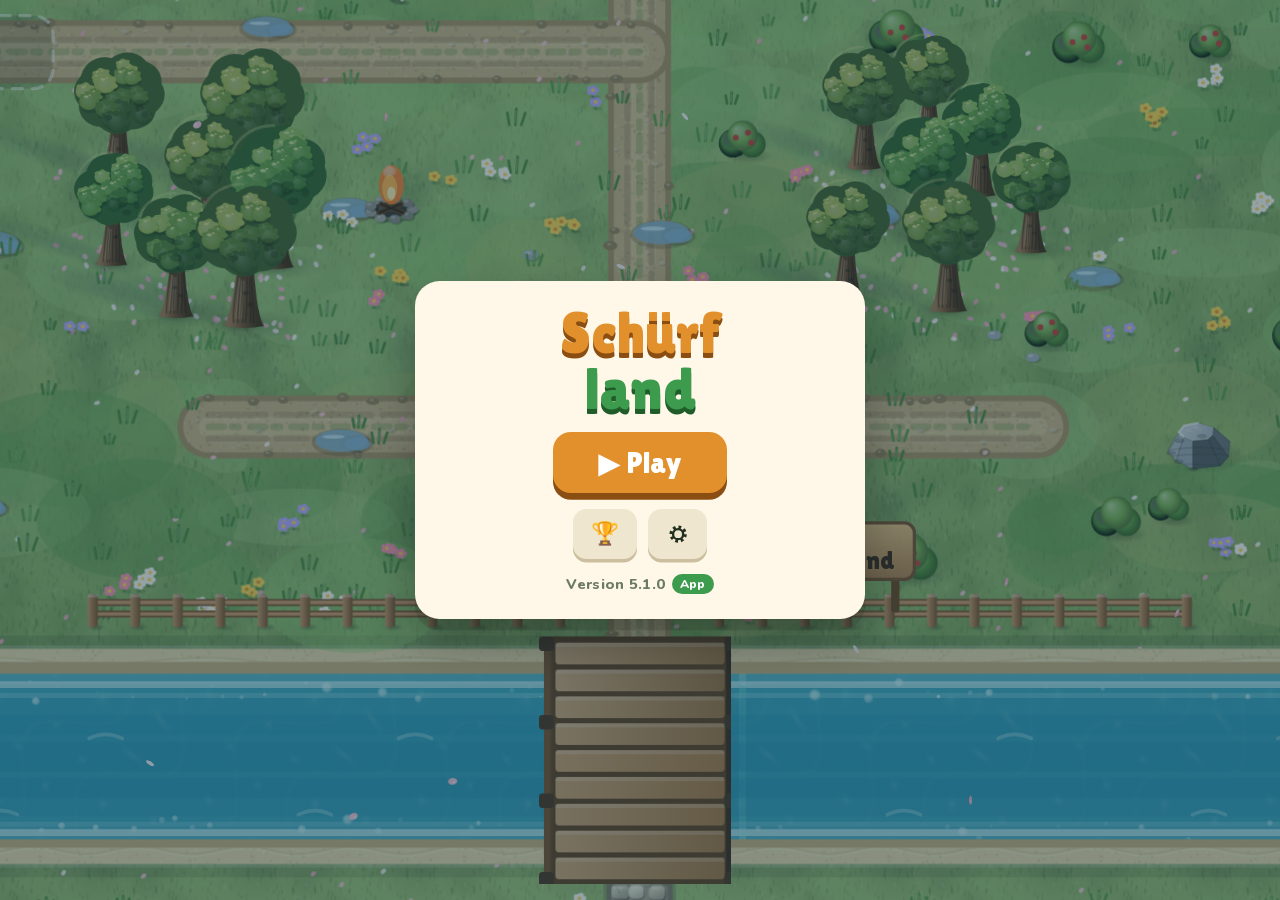
==== commit 47b248b7: "Schürfland 5.1.0: Englisch (Deutsch nach Gerätesprache), PC-Steuerung mit Klick und Tasten, große Bi" ====
--- a/index.html
+++ b/index.html
@@ -263,6 +263,42 @@
 .bagl .it{grid-template-columns:auto 1fr}.bagl .it .ct{grid-column:2/3}.bagl .it .buy{grid-column:1/3;width:100%;margin-top:3px}
 #openBtn{position:absolute;left:0;top:0;min-height:48px;padding:8px 16px;border-radius:14px;background:var(--mint);color:#0d3b26;box-shadow:0 4px 0 #23935f,0 6px 14px rgba(0,0,0,.25);font-family:var(--f-display);font-size:18px;white-space:nowrap;border:0;cursor:pointer;animation:pulse 1.4s ease-in-out infinite}
 @media (prefers-reduced-motion:reduce){#openBtn{animation:none}}
+/* 5.1 (Paket F): Desktop und erste Minute. Texte je Gerät über Zeiger-Medienabfragen (kein User-Agent): .tc nur Touch, .dk nur Maus */
+.dk{display:none!important}
+@media (hover:hover) and (pointer:fine){.dk{display:inline!important}.tc{display:none!important}}
+/* Steuerungs-Hinweis aus Symbolen (neue Spieler, verschwindet beim ersten Schritt) */
+#ctl{position:absolute;z-index:1;left:50%;bottom:max(96px,calc(env(safe-area-inset-bottom,0px) + 86px));transform:translateX(-50%);display:flex;align-items:center;gap:12px;padding:10px 16px;border-radius:18px;background:rgba(35,48,31,.82);color:var(--paper);font-weight:900;font-size:17px;pointer-events:none;white-space:nowrap;box-shadow:0 4px 0 rgba(0,0,0,.2);transition:opacity .4s}
+#ctl.off{opacity:0}
+#ctl .kc{display:inline-grid!important;vertical-align:middle;margin-right:6px;grid-template-columns:repeat(3,26px);grid-template-rows:26px 26px;gap:3px}
+#ctl .kc i{font-style:normal;display:flex;align-items:center;justify-content:center;border-radius:6px;background:var(--paper);color:var(--ink);font-size:14px;box-shadow:0 2px 0 #cbbf9f}
+#ctl .kc i:nth-child(1){grid-area:1/2}#ctl .kc i:nth-child(2){grid-area:2/1}#ctl .kc i:nth-child(3){grid-area:2/2}#ctl .kc i:nth-child(4){grid-area:2/3}
+#ctl .hand{font-size:30px;display:inline-block;animation:drag 1.6s ease-in-out infinite}
+#ctl .or{opacity:.7;font-size:14px}
+#ctl .ms{font-size:26px}
+@keyframes drag{0%,100%{transform:translateX(-14px)}50%{transform:translateX(14px)}}
+@media (prefers-reduced-motion:reduce){#ctl .hand{animation:none}}
+/* Startkarte für neue Spieler: Logo, Steuerung als Symbole, ein Knopf */
+.card.first{gap:14px}
+.icrow{display:flex;gap:10px;justify-content:center}.icrow .ghost{min-width:52px;justify-content:center;font-size:20px}
+.kh{display:inline-block;min-width:1.3em;padding:0 .3em;margin-left:.35em;border-radius:5px;background:rgba(35,48,31,.12);font-family:var(--f-body);font-size:.72em;font-weight:900;line-height:1.5;vertical-align:.12em}
+/* Breite Querformat-Bildschirme (Desktop, ab 900 × 500 px; Handys quer bleiben wie bisher): HUD, Ziel-Kasten und Knöpfe wachsen mit --ui (JS: resize), Bögen als Seitenleiste rechts */
+@media (min-width:900px) and (min-height:500px) and (orientation:landscape){
+  #hud{gap:calc(8px*var(--ui))}
+  #hud .row{gap:calc(8px*var(--ui))}
+  .chip{font-size:calc(16px*var(--ui));padding:calc(5px*var(--ui)) calc(12px*var(--ui))}
+  #gear{width:calc(44px*var(--ui));height:calc(44px*var(--ui))}#gear svg{width:calc(22px*var(--ui));height:calc(22px*var(--ui))}
+  #goal{font-size:calc(14px*var(--ui));padding:calc(6px*var(--ui)) calc(14px*var(--ui));border-radius:calc(12px*var(--ui));max-width:min(100%,calc(560px*var(--ui)))}
+  #goal .gw{font-size:calc(13.5px*var(--ui))}#goal .gw img{width:calc(20px*var(--ui));height:calc(19px*var(--ui))}
+  #goal small{font-size:calc(13px*var(--ui))}
+  #toast{font-size:calc(15px*var(--ui));max-width:min(calc(420px*var(--ui)),calc(100% - 32px));left:calc((100% - var(--shw,0px))/2)}
+  #openBtn,#optTog,#blast,#ctl{zoom:var(--ui)}
+  #ctl{bottom:calc(max(96px,calc(env(safe-area-inset-bottom,0px) + 86px))/var(--ui))}
+  #blast{right:calc(max(16px,env(safe-area-inset-right,0px))/var(--ui));bottom:calc(max(26px,calc(env(safe-area-inset-bottom,0px) + 14px))/var(--ui))}
+  .card{zoom:var(--uc,1);max-width:400px}
+  #sheet{zoom:var(--ui);left:auto;right:0;bottom:0;width:420px;max-width:calc(46vw/var(--ui));max-height:none;border-radius:20px 0 0 0;
+    top:calc((max(10px,env(safe-area-inset-top,0px)) + 56px*var(--ui))/var(--ui));padding-bottom:max(18px,env(safe-area-inset-bottom,0px))}
+  #game.side #goal{transform:translateX(calc(var(--shw,0px)/-2))}
+}
 </style>
 </head>
 <body>
@@ -277,6 +313,7 @@
   <button id="blast" hidden aria-label="Sprengen"></button>
   <button id="optTog" hidden></button>
   <button id="openBtn" hidden></button>
+  <div id="ctl" hidden aria-hidden="true"></div>
   <div id="fade"></div>
   <div id="sheet" hidden></div>
   <div id="toast" role="status" aria-live="polite"></div>
@@ -284,7 +321,7 @@
 </div>
 
 <script>
-window.SFL_APP = { version: "5.0.3-a78fec4c", standalone: (window.matchMedia && matchMedia('(display-mode: standalone)').matches) || navigator.standalone === true };
+window.SFL_APP = { version: "5.1.0-6c38ce28", standalone: (window.matchMedia && matchMedia('(display-mode: standalone)').matches) || navigator.standalone === true };
 </script>
 <script>
 (() => {
@@ -295,17 +332,615 @@
 const clockEl = $('clock'), clockTxt = $('clockTxt');
 const hud = $('hud'), coinsEl = $('coins'), bagEl = $('bag'), lagerEl = $('lagerBtn'), goalEl = $('goal'), savedEl = $('saved'), gearEl = $('gear'), sheet = $('sheet'), ov = $('ov'), card = $('card');
 const FONT = '"Lilita One","Arial Black",system-ui,sans-serif';
-const HOME_KEY = 'schuerfland-save', MKEY = 'schuerfland-meta', SKEY = 'schuerfland-settings', VERSION = '5.0.3', SAVE_V = 5.0;
+const HOME_KEY = 'schuerfland-save', MKEY = 'schuerfland-meta', SKEY = 'schuerfland-settings', VERSION = '5.1.0', SAVE_V = 5.0;
 const toastEl = $('toast');
-try { document.documentElement.lang = 'de'; } catch (e) {}
 // App-Hülle (installierbare Version auf eigener Domain): setzt window.SFL_APP = { version, standalone: true, onReady? }
 const APP = (() => { try { const a = window.SFL_APP; return a && typeof a === 'object' ? a : null; } catch (e) { return null; } })();
-// ---------- 5.0: Texte und Portal-Adapter (gemeinsam; Inhalt: Paket C) ----------
-// Alle neuen Texte laufen über tx('schluessel', 'Deutscher Text'). In 5.0 kommt einfach der deutsche Text zurück; 5.1 hängt hier Übersetzungen an.
-const tx = (k, de) => de;
-// Portal-Anschluss (5.1). In 5.0 tut PORTAL nichts: rewarded() liefert false, also werden keine Werbe-Knöpfe gezeigt. midgame() ruft sofort weiter.
-const PORTAL = { name: null, gameplayStart() {}, gameplayStop() {}, happy() {}, rewarded(kind, onDone) { return false; }, midgame(onDone) { if (typeof onDone === 'function') onDone(); } };
-// ---------- (Ende 5.0: Texte und Portal-Adapter) ----------
+// ---------- 5.1: Sprache und Texte (Kern: Paket P0; die EN-Blöcke darunter gehören je einem Paket) ----------
+// Sprache wird EINMAL beim Laden bestimmt (Tabellen rufen tx schon beim Laden). Reihenfolge:
+//   window.SFL_LANG ('de'|'en', fest vorgegeben, z. B. vom Portal-Lader) > eigene Wahl SET.lang (Einstellungen) >
+//   Gebietsschema des Portals (window.SFL_LOCALE oder CrazyGames SDK.user.systemInfo.locale) > navigator.languages[0] / navigator.language > Englisch.
+//   Deutsch nur für „de…“ (de, de-DE, de-AT, de-CH), alles andere Englisch. Ein Wechsel in den Einstellungen speichert SET.lang und lädt neu.
+const LANG_OK = v => v === 'de' || v === 'en';
+const LANG_FORCED = (() => { try { return LANG_OK(window.SFL_LANG) ? window.SFL_LANG : null; } catch (e) { return null; } })();
+const LANG = (() => {
+  if (LANG_FORCED) return LANG_FORCED;
+  try { const s = JSON.parse(localStorage.getItem(SKEY) || 'null'); if (s && typeof s === 'object' && LANG_OK(s.lang)) return s.lang; } catch (e) {}
+  const de = l => /^de([-_]|$)/i.test(String(l || '').trim());
+  try { const l = window.SFL_LOCALE; if (typeof l === 'string' && l) return de(l) ? 'de' : 'en'; } catch (e) {}
+  try { const c = window.CrazyGames, l = c && c.SDK && c.SDK.user && c.SDK.user.systemInfo && c.SDK.user.systemInfo.locale; if (typeof l === 'string' && l) return de(l) ? 'de' : 'en'; } catch (e) {}
+  try { const l = (navigator.languages && navigator.languages[0]) || navigator.language || ''; if (de(l)) return 'de'; } catch (e) {}
+  return 'en';
+})();
+const LOC = LANG === 'de' ? 'de-DE' : 'en-US';   // Zahlen und Datum (fmt, fmtDate)
+try { document.documentElement.lang = LANG; } catch (e) {}
+// tx('schluessel', 'Deutscher Text', { platzhalter }) liefert in EN den Eintrag EN[schluessel] (sonst den deutschen Text), in DE immer den deutschen.
+// Platzhalter: {name} → vars.name. Mehrzahl: {n|ein Baum|# Bäume} → Form 1 bei n = 1, sonst Form 2; # steht für den Wert.
+// Ein EN-Eintrag darf auch eine Funktion (vars) => Text sein (für Fälle, die {n|…|…} nicht abdeckt).
+// Nie übersetzen: IDs, Speicher-Schlüssel, gespeicherte Namen (Liste: NO-TRANSLATE.md). Übersetzte Texte kommen nie in S, META, SET oder RANG.
+const EN = Object.create(null);
+const txNum = x => typeof x === 'number' ? x : Number(String(x).replace(/[^\d-]/g, ''));
+const txFill = (s, v) => String(s).replace(/\{(\w+)(?:\|([^|{}]*)\|([^|{}]*))?\}/g, (m, n, one, other) => { const x = v[n]; if (x == null) return m; if (one === undefined) return String(x); return (txNum(x) === 1 ? one : other).replace(/#/g, String(x)); });
+function tx(k, de, v) {
+  let s = de;
+  if (LANG === 'en') { const e = EN[k]; if (typeof e === 'string') s = e; else if (typeof e === 'function') { try { const r = e(v || {}); if (typeof r === 'string') s = r; } catch (er) {} } }
+  return v && typeof v === 'object' ? txFill(s, v) : s;
+}
+// Aufzählung „a, b und c“ / „a, b and c“
+const listTx = a => a.length > 1 ? a.slice(0, -1).join(', ') + ' ' + tx('w.and', 'und') + ' ' + a[a.length - 1] : a[0] || '';
+const fmtDate = t => { try { return new Date(t).toLocaleDateString(LOC); } catch (e) { return ''; } };
+const pct = n => n + (LANG === 'en' ? '%' : ' %');   // 5.1 (M51): Prozent außerhalb von tx: EN „50%“, DE „50 %“
+
+// ---------- 5.1 EN: Paket P0 (Kern; nur P0 schreibt hier) ----------
+Object.assign(EN, {
+  'w.and': 'and',
+  // statisches HTML (aria-label), gesetzt direkt nach den EN-Blöcken
+  'ui.html.saved': 'Saving failed', 'ui.html.gear': 'Pause and settings', 'ui.html.blast': 'Blast', 'ui.html.bag': 'View backpack',
+});
+// ---------- (Ende EN: Paket P0) ----------
+
+
+// ---------- 5.1 EN: Paket A (Daten: ab Ende Portal-Adapter bis vor „Eingabe (Joystick)“; nur Paket A schreibt hier) ----------
+Object.assign(EN, {
+  // P0-Muster (erste Minute, Grammatik-Tabellen). Paket A übernimmt diese Einträge und ergänzt den Rest.
+  'd.isl.nebel': 'Mist Isle', 'd.isl.eis': 'Ice Isle', 'd.isl.dschungel': 'Jungle Isle',
+  'd.tier.1': 'Hamlet', 'd.tier.2': 'Village', 'd.tier.3': 'Small Town', 'd.tier.4': 'Town', 'd.tier.5': 'Harbor Town',
+  'd.pl.lager': 'Build Storehouse', 'd.pl.lager.d': 'Empty your backpack here!',
+  'reg.in.x': 'in the area “{n}”',
+  'src.at': '{res} from {src}',
+  'src.holz': 'trees', 'src.hartholz': 'oaks in the Pine Forest', 'src.sand': 'dunes in Sandy Cove', 'src.kaktus': 'cacti in Sandy Cove',
+  'src.bernstein': 'amber in Sandy Cove', 'src.obsidian': 'obsidian at the Volcano', 'src.gluterz': 'ember ore at the Volcano',
+  'src.runenstein': 'menhirs on the Rocky Heath', 'src.eiskristall': 'frost flowers in Glacier Bay', 'src.leuchtfrucht': 'glow trees in the Jungle',
+  'src.weizen': 'fields on the Farmland', 'src.fisch': 'fishing spots at the Fishing Pier',
+  'src.stein': 'rocks in the Quarry or on Level 1 of the Mine', 'src.eisen': 'iron veins in the Quarry or on Level 1 of the Mine',
+  'src.kohle': 'coal seams on Levels 1 and 2 of the Mine', 'src.kupfer': 'copper veins on Level 2 of the Mine', 'src.gold': 'gold veins on Level 3 of the Mine',
+  'src.kristall': 'crystals on Level 4 of the Mine', 'src.mondholz': 'moon trees on Level 4 of the Mine', 'src.silber': 'silver veins on Level 5 of the Mine',
+  'src.mithril': 'mithril veins on Level 6 of the Mine', 'src.sternenerz': 'star ore on Level 7 of the Mine',
+  'd.pl.bruecke': 'Build Bridge', 'd.pl.bruecke.d': 'The Quarry is open!',
+  'd.pl.huette': 'Build Helper Hut', 'd.pl.huette.d': 'Lumberjacks and carriers move in!',
+  // Meisterpunkte-Boni
+  'd.boost.start': 'Starting Capital', 'd.boost.start.d': 'New islands start with coins',
+  'd.boost.abbau': 'Toolcraft', 'd.boost.abbau.d': 'Faster mining and chopping',
+  'd.boost.bag': 'Packing', 'd.boost.bag.d': 'More room in your backpack',
+  'd.boost.xp': 'Mentor', 'd.boost.xp.d': 'Helpers learn faster',
+  'd.boost.mspd': 'Engineering', 'd.boost.mspd.d': 'Faster machines',
+  'd.boost.lager': 'Storekeeping', 'd.boost.lager.d': 'Bigger Storehouse',
+  'd.boost.preis': 'Trade Skill', 'boost.preis': 'Better pay for daily orders',
+  // Waren
+  'd.res.holz': 'Wood', 'd.res.stein': 'Stone', 'd.res.eisen': 'Iron', 'd.res.gold': 'Gold', 'd.res.kristall': 'Crystal', 'd.res.sand': 'Sand',
+  'd.res.kaktus': 'Cactus', 'd.res.bernstein': 'Amber', 'd.res.obsidian': 'Obsidian', 'd.res.gluterz': 'Ember Ore', 'd.res.hartholz': 'Hardwood',
+  'd.res.mondholz': 'Moonwood', 'd.res.bretter': 'Planks', 'd.res.balken': 'Beams', 'd.res.eisenbarren': 'Iron Bars', 'd.res.goldbarren': 'Gold Bars',
+  'd.res.juwel': 'Gems', 'd.res.glas': 'Glass', 'd.res.schmuck': 'Jewelry', 'd.res.klinge': 'Blades', 'd.res.glutbarren': 'Ember Bars',
+  'd.res.fenster': 'Windows', 'd.res.laterne': 'Lanterns', 'd.res.stahl': 'Tool Steel', 'd.res.kupfer': 'Copper Ore', 'd.res.silber': 'Silver Ore',
+  'd.res.mithril': 'Mithril', 'd.res.sternenerz': 'Star Ore', 'd.res.kupferbarren': 'Copper Bars', 'd.res.silberbarren': 'Silver Bars',
+  'd.res.mithrilbarren': 'Mithril Bars', 'd.res.weizen': 'Wheat', 'd.res.mehl': 'Flour', 'd.res.brot': 'Bread', 'd.res.fisch': 'Fish',
+  'd.res.raeucherfisch': 'Smoked Fish', 'd.res.kohle': 'Coal', 'd.res.buch': 'Books', 'd.res.fp': 'Research', 'd.res.runenstein': 'Runestone',
+  'd.res.eiskristall': 'Ice Crystal', 'd.res.leuchtfrucht': 'Glowfruit',
+  'res.w_axt': 'Axe', 'res.w_hacke': 'Pick', 'res.w_sense': 'Scythe', 'res.w_angel': 'Fishing Rod',
+  // Gebiete
+  'd.reg.wiese': 'Meadow', 'd.reg.dorf': 'Village', 'd.reg.wald': 'Pine Forest', 'd.reg.steinbruch': 'Quarry', 'reg.mine': 'Colliery',
+  'reg.grotte': 'Crystal Grotto', 'd.reg.sand': 'Sandy Cove', 'd.reg.vulkan': 'Volcano', 'd.reg.acker': 'Farmland', 'reg.tiefe': 'Mine',
+  'd.reg.nebel.wiese': 'Misty Heath', 'd.reg.nebel.wald': 'Bog Forest', 'd.reg.nebel.steinbruch': 'Rocky Heath', 'd.reg.nebel.sand': 'Marsh Bay',
+  'd.reg.nebel.grotte': 'Mist Grotto', 'd.reg.nebel.acker': 'Marsh Fields', 'd.won.nebel': 'Stone Circle',
+  'd.reg.eis.wiese': 'Snowfield', 'd.reg.eis.wald': 'Frost Forest', 'd.reg.eis.steinbruch': 'Ice Quarry', 'd.reg.eis.sand': 'Glacier Bay',
+  'd.reg.eis.grotte': 'Ice Grotto', 'd.reg.eis.acker': 'Frost Fields', 'd.won.eis': 'Ice Palace',
+  'd.reg.dschungel.wiese': 'Clearing', 'd.reg.dschungel.wald': 'Jungle', 'd.reg.dschungel.steinbruch': 'Stone Terraces', 'd.reg.dschungel.sand': 'Lagoon',
+  'd.reg.dschungel.grotte': 'Temple Grotto', 'd.reg.dschungel.acker': 'Plantations', 'd.won.dschungel': 'Jungle Temple',
+  'd.th.wonder': 'Raise the {w}', 'd.th.done': '{x} is complete!',
+  // Bauplätze (Titel beginnen mit Build/Open/Raise/Repair, siehe shortTitle)
+  'd.pl.saege': 'Build Sawmill', 'd.pl.saege.d': 'Wood from the Storehouse becomes planks',
+  'd.pl.waldsteg': 'Build Forest Bridge', 'd.pl.waldsteg.d': 'The Pine Forest is open!',
+  'd.pl.haus1': 'Build House', 'd.pl.haus1.d': 'Room for 2 more helpers',
+  'd.pl.h_wiese': 'Build Sawbot', 'd.pl.h_wiese.d': 'Fells trees in the Meadow on its own',
+  'pl.mine': 'Open the Mine', 'pl.mine.done': 'The Mine is open! Level 1: iron',
+  'd.pl.h_stein': 'Build Stone Crusher', 'd.pl.h_stein.d': 'Breaks stone on its own',
+  'd.pl.ofen': 'Build Furnace', 'd.pl.ofen.d': 'Ore from the Storehouse becomes bars',
+  'd.pl.h_wald.d': 'Fells oaks and pines on its own',
+  'pl.werkzeugm': 'Build Toolmaker', 'pl.werkzeugm.done': 'Makes tools: new helpers need one',
+  'd.pl.ackersteg': 'Build Farm Bridge', 'd.pl.ackersteg.d': 'The Farmland is open!',
+  'd.pl.muehle': 'Repair the Mill', 'd.pl.muehle.d': 'Wheat becomes flour',
+  'd.pl.baeckerei': 'Build Bakery', 'd.pl.baeckerei.d': 'Flour becomes bread · helpers get fed',
+  'd.pl.tier2': 'Become a Village', 'd.pl.tier2.d': '+2 helper slots · Blacksmith',
+  'pl.foerderturm': 'Build Headframe', 'pl.foerderturm.done': 'Drills in the Mine deliver to the Storehouse',
+  'd.pl.schleif': 'Build Gem Cutter', 'd.pl.schleif.d': 'Crystal becomes gems',
+  'd.pl.kran': 'Build Crane', 'd.pl.kran.d': 'Delivers to the goal and sells surplus',
+  'd.pl.fischer': 'Build Fisher’s Hut', 'd.pl.fischer.d': 'Fish from the pier · helpers get fed',
+  'd.pl.krone': 'Raise the Crystal Crown', 'pl.krone.done': 'Helpers work 10% faster',
+  'd.pl.tier3': 'Become a Small Town', 'd.pl.tier3.d': '+2 helper slots · Trader, Foreman, Smokehouse',
+  'd.pl.raeucherei': 'Build Smokehouse', 'd.pl.raeucherei.d': 'Fish and wood become smoked fish',
+  'd.pl.steg': 'Build Pier', 'd.pl.steg.d': 'Sandy Cove is open!',
+  'd.pl.glas': 'Build Glassworks', 'd.pl.glas.d': 'Sand becomes glass',
+  'd.pl.h_sand': 'Build Sand Pump', 'd.pl.h_sand.d': 'Pumps sand on its own',
+  'd.pl.werkstatt': 'Build Workshop', 'd.pl.werkstatt.d': 'Makes windows and lanterns',
+  'd.pl.erfinder': 'Build Inventor’s Workshop', 'd.pl.erfinder.d': 'Books and gems become research',
+  'd.pl.tier4': 'Become a Town', 'd.pl.tier4.d': '+2 helper slots · paved town',
+  'd.pl.hafen': 'Build Harbor Pier', 'd.pl.hafen.d': 'Trade ships dock here',
+  'd.pl.vulkan': 'Open the Volcano Pass', 'd.pl.vulkan.d': 'The Volcano is open!',
+  'd.pl.kraftwerk': 'Build Steam Engine', 'd.pl.kraftwerk.d': 'Wood and coal become power',
+  'd.pl.mast1': 'Build Power Pole', 'd.pl.mast1.d': 'The power grid grows',
+  'd.pl.wasserrad': 'Build Water Wheel', 'd.pl.wasserrad.d': 'Power from water',
+  'd.pl.windrad': 'Build Wind Turbine', 'd.pl.windrad.d': 'Power from wind',
+  'd.pl.solar': 'Build Solar Field', 'd.pl.solar.d': 'Lots of power from the sun',
+  'd.pl.drohnen': 'Build Drone Hangar', 'd.pl.drohnen.d': 'Delivery drones fetch collector buffers',
+  'd.pl.tele': 'Build Teleport Chest', 'd.pl.tele.d': 'A full backpack goes to the Storehouse',
+  'd.pl.schmiede': 'Build Ember Forge', 'd.pl.schmiede.d': 'Refines obsidian and ember ore',
+  'd.pl.h_vulkan': 'Build Ember Drill', 'd.pl.h_vulkan.d': 'Drills obsidian and ember ore',
+  'd.pl.tier5': 'Become a Harbor Town', 'd.pl.tier5.d': '+2 helper slots · harbor and beacon',
+  'd.pl.stahlwerk': 'Build Steelworks', 'd.pl.stahlwerk.d': 'Makes tool steel',
+  'd.pl.turm': 'Raise the Lighthouse', 'd.pl.turm.d': 'Schürfland is complete!',
+  'd.pl.expedition': 'Build Expedition Ship', 'd.pl.expedition.d': 'New islands await!',
+  'd.pl.schacht': 'Shaft',
+  // Forschung
+  'd.tech.dampf': 'Steam Engine', 'd.tech.dampf.d': 'Build the Steam Engine: wood or coal become power',
+  'd.tech.gen': 'Generator', 'd.tech.gen.d': 'The Steam Engine makes 60% more power',
+  'd.tech.netz': 'Power Grid', 'd.tech.netz.d': 'Power poles connect generators and machines',
+  'd.tech.motor': 'Electric Motors', 'tech.motor': 'Machines from level 4 get a motor: up to 50% faster on the grid',
+  'd.tech.wasser': 'Water Wheel', 'd.tech.wasser.d': 'Power from water, no fuel needed',
+  'd.tech.wind': 'Wind Turbine', 'd.tech.wind.d': 'Power from wind, sometimes more, sometimes less',
+  'd.tech.band2': 'Conveyor II', 'tech.band2': 'All collector conveyors 50% faster',
+  'd.tech.drohne': 'Delivery Drones', 'd.tech.drohne.d': 'Drones fly collector buffers to the Storehouse',
+  'd.tech.smart': 'Smart Distributor', 'd.tech.smart.d': 'Crane twice as fast, also supplies challenges and ships',
+  'd.tech.solar': 'Solar Field', 'd.tech.solar.d': 'Lots of power from the sun',
+  'd.tech.tele': 'Teleport Chest', 'd.tech.tele.d': 'A full backpack goes to the Storehouse from anywhere',
+  // Baupläne
+  'd.bp.gewaechs': 'Greenhouse', 'd.bp.gewaechs.d': 'Wheat grows 50% faster',
+  'd.bp.greifer': 'Golden Grabber', 'd.bp.greifer.d': 'The Crane works twice as fast',
+  'd.bp.schreier': 'Market Crier', 'bp.schreier': 'Orders and ships pay 10% more',
+  'd.bp.brunnen': 'Grand Fountain', 'd.bp.brunnen.d': 'Helpers learn 20% faster',
+  'd.bp.meister': 'Master Tools', 'd.bp.meister.d': 'Mining 15% faster',
+  'd.bp.lturm': 'Storage Tower', 'd.bp.lturm.d': 'Storehouse 25% bigger',
+  // Maschinen und Sammler
+  'd.bld.saege': 'Sawmill', 'd.bld.ofen': 'Furnace', 'd.bld.muehle': 'Mill', 'd.bld.baeckerei': 'Bakery', 'd.bld.raeucherei': 'Smokehouse',
+  'd.bld.schleif': 'Gem Cutter', 'd.bld.glas': 'Glassworks', 'd.bld.werkstatt': 'Workshop', 'd.bld.erfinder': 'Inventor’s Workshop',
+  'd.bld.schmiede': 'Ember Forge', 'd.bld.stahlwerk': 'Steelworks', 'bld.werkzeugm': 'Toolmaker',
+  'd.harv.h_wiese': 'Sawbot', 'd.harv.h_stein': 'Stone Crusher', 'd.harv.h_sand': 'Sand Pump', 'd.harv.h_vulkan': 'Ember Drill',
+  'd.harv.h_mine': 'Ore Drill', 'd.harv.h_grotte': 'Crystal Drill',
+  // Werkbank-Werkzeuge
+  'd.upg.axe': 'Axe', 'd.upg.axe.1': 'Fells trees and pines', 'd.upg.axe.2': 'Oaks too, faster', 'd.upg.axe.3': 'Cacti too',
+  'd.upg.axe.4': 'Double yield', 'd.upg.axe.5': 'Moon trees too, quick',
+  'd.upg.pick': 'Pickaxe', 'd.upg.pick.1': 'Stone and sand', 'd.upg.pick.2': 'Up to iron', 'd.upg.pick.3': 'Up to gold', 'd.upg.pick.4': 'Up to crystal',
+  'd.upg.pick.5': 'Up to amber, double', 'd.upg.pick.6': 'Up to obsidian', 'd.upg.pick.7': 'Everything, even ember ore',
+  'd.upg.bag': 'Backpack', 'd.upg.bag.i': 'Room for {n} items',
+  'd.upg.boots': 'Boots', 'd.upg.boots.1': 'Normal speed', 'd.upg.boots.i': 'Walking +{n}%',
+  // Helfer
+  'd.help.holz': 'Lumberjack', 'd.help.holz.d': 'Fells trees and cacti',
+  'd.help.berg': 'Miner', 'd.help.berg.d': 'Mines stone and ore',
+  'd.help.traeger': 'Carrier', 'd.help.traeger.d': 'Fetches collector buffers, brings goods to the goal',
+  'd.help.foerster': 'Forester', 'd.help.foerster.d': 'Replants felled trees: they grow back twice as fast',
+  'd.help.bauer': 'Farmer', 'd.help.bauer.d': 'Harvests wheat in the fields',
+  'd.help.fischer': 'Fisher', 'd.help.fischer.d': 'Fishes at the Fishing Pier',
+  'd.help.baecker': 'Baker', 'd.help.baecker.d': 'Mill, Bakery or Smokehouse +50%',
+  'd.help.schmied': 'Blacksmith', 'd.help.schmied.d': 'Furnaces +40%, slowly improves your tools',
+  'd.help.haendler': 'Trader', 'help.haendler': 'Sells surplus at 15% above the wholesale price',
+  'd.help.vorarbeiter': 'Foreman', 'd.help.vorarbeiter.d': 'Nearby helpers +20% faster',
+  'd.help.arbeiter': 'Worker', 'd.help.arbeiter.d': 'Runs a machine: full speed, faster with every level',
+  // Transport
+  'd.trans.0': 'Hands', 'd.trans.0.d': 'Carried in their arms',
+  'd.trans.1': 'Basket', 'd.trans.1.d': '+4 items per trip',
+  'd.trans.2': 'Wheelbarrow', 'd.trans.2.d': '+10 items per trip',
+  'd.trans.3': 'Handcart', 'd.trans.3.d': '+18 items, quick on paths',
+  'd.trans.4': 'Ox Cart', 'd.trans.4.d': '+30 items, faster on paths',
+  'd.trans.5': 'Horse Wagon', 'd.trans.5.d': '+45 items, very fast on paths',
+  // Eigenschaften
+  'd.trait.flink': 'Nimble', 'd.trait.flink.d': 'Walks 20% faster',
+  'd.trait.stark': 'Strong', 'd.trait.stark.d': 'Carries 4 more',
+  'd.trait.gluck': 'Lucky', 'd.trait.gluck.d': '15% chance of double',
+  'd.trait.nacht': 'Night Owl', 'd.trait.nacht.d': '50% busier offline',
+  'd.trait.sparsam': 'Frugal', 'd.trait.sparsam.d': 'Eats only half as much',
+  'd.trait.fleiss': 'Diligent', 'd.trait.fleiss.d': 'Works 15% faster',
+  'd.trait.klug': 'Eager Learner', 'd.trait.klug.d': '50% more experience',
+  // Besondere Verbesserungen
+  'd.spec.giess': 'Watering Can', 'd.spec.giess.i': 'Trees grow back {n}% faster', 'd.spec.giess.d': 'Trees grow back faster',
+  'd.spec.axtm': 'Axe Mastery', 'd.spec.axtm.i': '{n}% chance of extra wood', 'd.spec.axtm.d': 'Chance of extra wood when chopping',
+  'd.spec.hschule': 'Lumberjack School', 'd.spec.hschule.i': 'Lumberjacks {n}% faster', 'd.spec.hschule.d': 'Your lumberjacks work faster',
+  'd.spec.spreng': 'Explosives', 'd.spec.spreng.i': 'The 💥 button blasts nearby rocks · every {n} s', 'd.spec.spreng.d': 'Blasts a whole group of rocks at once',
+  'd.spec.lampe': 'Miner’s Lamp', 'd.spec.lampe.i': 'Mining {n}% faster, longer reach', 'd.spec.lampe.d': 'Mine faster, longer reach',
+  'd.spec.schliff': 'Fine Polish', 'd.spec.schliff.need': 'Build the Gem Cutter first', 'd.spec.schliff.i': '{n}% chance of double gems', 'd.spec.schliff.d': 'The Gem Cutter sometimes makes double',
+  'd.spec.blaeser': 'Glassblower', 'd.spec.blaeser.need': 'Build the Glassworks first', 'd.spec.blaeser.i': 'Glassworks {n}% faster, {m}% extra glass', 'd.spec.blaeser.d': 'Faster Glassworks, sometimes extra glass',
+  'd.spec.balg': 'Bellows', 'd.spec.balg.need': 'Build the Ember Forge first', 'd.spec.balg.i': 'Ember Forge {n}% faster', 'd.spec.balg.d': 'The Ember Forge works faster',
+  'd.spec.schild': 'Heat Shield', 'd.spec.schild.i': 'Obsidian and ember ore {n}% faster', 'd.spec.schild.d': 'Mine obsidian and ember ore faster',
+  'd.spec.duenger': 'Fertilizer', 'd.spec.duenger.i': 'Wheat grows {n}% faster', 'd.spec.duenger.d': 'Wheat grows back faster',
+  // Dorfschmuck, Truhen-Schmuck
+  'd.schmuck.0': 'Flower Beds', 'd.schmuck.1': 'Park Benches', 'd.schmuck.2': 'Lanterns', 'd.schmuck.3': 'Bunting',
+  'd.schmuck.4': 'Rose Hedges', 'd.schmuck.5': 'Wildflower Meadows', 'd.schmuck.6': 'Festive Lights', 'd.schmuck.7': 'Grand Gardens',
+  'deco.kuebel': 'Flower Tub', 'deco.fahne': 'Pennant Pole', 'deco.bank': 'Stone Bench', 'deco.vogel': 'Birdhouse',
+  'deco.laterne': 'Yard Lantern', 'deco.brunnen': 'Drinking Fountain', 'deco.hahn': 'Weathervane', 'deco.glocke': 'Chimes',
+  // Bergwerk
+  'sohle.1': 'Iron Level', 'sohle.2': 'Copper Level', 'sohle.3': 'Gold Vein', 'sohle.4': 'Crystal Grotto', 'sohle.5': 'Silver Level',
+  'sohle.6': 'Mithril Level', 'sohle.7': 'Star Level', 'berg.sohle': 'Level', 'tiefe.n': 'Depth',
+  'd.drill.a': 'Copper Drill', 'd.drill.b': 'Silver Drill', 'd.drill.c': 'Mithril Drill', 'd.drill.d': 'Star Drill',
+  'd.coll.ammonit': 'Ammonite', 'd.coll.trilobit': 'Trilobite', 'd.coll.farn': 'Fern Fossil', 'd.coll.zahn': 'Ancient Tooth',
+  'd.coll.schnecke': 'Stone Snail', 'd.coll.fischfo': 'Ancient Fish', 'd.coll.feder': 'Feather Fossil', 'd.coll.schaedel': 'Cave Bear Skull',
+  'd.coll.rubin': 'Ruby', 'd.coll.saphir': 'Sapphire', 'd.coll.smaragd': 'Emerald', 'd.coll.amethyst': 'Amethyst', 'd.coll.topas': 'Topaz',
+  'd.coll.opal': 'Opal', 'd.coll.mondstein': 'Moonstone', 'd.coll.sternsaphir': 'Star Sapphire',
+  'cprew.1': 'Mining underground +15%', 'cprew.2': 'Backpack +10 slots', 'cprew.3': 'Underground ore grows back 25% faster',
+  'cprew.4': 'Drills +30%', 'cprew.5': 'Gem chests give double', 'cprew.n': 'Mining +5%',
+  // Siedler: Steuern, Wege
+  'tax.0': 'None', 'tax.1': 'Low', 'tax.2': 'Medium', 'tax.3': 'High',
+  'weg.wiese': 'Pave the Village–Meadow path', 'weg.stein': 'Pave the path to the Quarry', 'weg.zeche': 'Pave the path to the Colliery',
+  'weg.wald': 'Pave the path into the Pine Forest', 'weg.acker': 'Pave the path to the Farmland', 'weg.sand': 'Pave the path through Sandy Cove',
+  'weg.hafen': 'Pave the path to the harbor', 'weg.vulkan': 'Pave the path over the Volcano Pass', 'weg.platz': 'Pave the village square',
+  'pl.weg.done': 'Paved: you walk faster here',
+  // Umbau 4.5 → 5.0 (Umbau-Karte)
+  'd.t45.schacht': 'Shaft', 'd.t45.grotte': 'Crystal Grotto', 'd.t45.h_mine': 'Ore Drill', 'd.t45.h_grotte': 'Crystal Drill',
+  'm50.paid': 'Paid parts', 'm50.mlv': 'Upgrades above level 5', 'm50.motor': 'Electric motor (now comes with level 4)',
+  'm50.mcap': 'Machine upgrade refund (capped)', 'm50.cp': 'Paid parts of the cave challenge', 'm50.band': 'Conveyor (now a drill in the Mine)',
+  'm50.buf': 'Old drill buffers (no storage)', 'm50.bufl': 'Old drill buffers moved to the Storehouse', 'm50.helfer2': 'now works',
+  'm50.auto': 'area: auto', 'm50.quests': 'Started orders from the old board',
+  // Tag und Nacht, Jahreszeiten
+  'd.clock.day': 'Day {n}', 'd.clock.left': '{n} {n|day|days} left', 'd.clock.sun': 'Sun {a} to {b}', 'd.clock.off': 'Day/night is off (Settings)',
+  'd.season.0': 'Spring', 'd.season.0.d': 'Trees and fields grow faster',
+  'd.season.1': 'Summer', 'd.season.1.d': 'Full fields, warm nights with fireflies',
+  'd.season.2': 'Autumn', 'd.season.2.d': 'Harvest time: more yield from fields and trees',
+  'd.season.3': 'Winter', 'd.season.3.d': 'Snow: fields rest, ice fishing takes a bit longer',
+  'd.season.rain': 'Rainy season: everything grows a bit faster', 'd.season.dry': 'Dry season: rich harvest',
+  'd.phase.nacht': 'Night', 'd.phase.dawn': 'Dawn', 'd.phase.dusk': 'Dusk', 'd.phase.msun': 'Morning sun', 'd.phase.gold': 'Golden hour',
+  'd.phase.vorm': 'Morning', 'd.phase.mittag': 'Midday', 'd.phase.nachm': 'Afternoon',
+});
+// ---------- (Ende EN: Paket A) ----------
+
+
+// ---------- 5.1 EN: Paket B (Spiellogik: Eingabe bis Ende Siedler; nur Paket B schreibt hier) ----------
+Object.assign(EN, {
+  // P0-Muster (erste Minute). Paket B übernimmt diese Einträge und ergänzt den Rest.
+  'tut.fin': 'First steps done!', 'tut.fin2': 'Follow the arrow: it always points to the next step',
+  'tut.1b': '🌳 Walk to a tree', 'tut.2b': '🪵 Bring wood to the Storehouse site', 'tut.2ok': 'Enough! Off to the Storehouse site',
+  'tut.3b': '📦 Step onto the ramp', 'tut.4b': '💰 Sell 5 wood at the Market stall',
+  'goal.ziel': 'Goal:', 'goal.zielres': 'Goal: research <b>{x}</b>', 'goal.raw': 'Gather {what}',
+  'need.tier': 'Become a {x} first', 'need.bau': 'Build {x} first', 'need.open': 'Open {x} first', 'need.rep': 'Repair {x} first',
+  'lag.in2': '📦 {n} stored', 'lag.lager2': 'Storehouse {a}/{b}', 'pack.for2': 'Packed for {x}: {list}', 'lag.ramp': 'Step onto the ramp: everything goes in',
+  'board.lock': 'Daily orders unlock at Village',
+  // Paket B (5.1): Spiellogik
+  'req.sohle2': 'Mine: reach Level {n} (so far {m})', 'req.power': 'Power {a}/{b} kW: build power plants (Tech)',
+  'req.deep': 'Deep Mine: master floor {n} (so far {m})', 'req.pop': 'Residents {a}/{b}: hire helpers or build a house',
+  'harv.notree': 'waiting for trees to regrow', 'harv.norock': 'waiting for rocks to regrow · stone is also in the Mine (Level 1)', 'harv.norock.say': 'No rock left: waiting',
+  'fx.up': '{x} level {n}!', 'fx.mlvm': '{x} level {n} with motor!', 'fx.band': 'Conveyor belt running!',
+  'fx.hire': '{x} ({t}) is here!', 'fx.trans': '{x} for all helpers!', 'fx.job': '{x} is now a {t}!', 'fx.tech': '{x} researched!',
+  'fx.dro': 'Drone {n} takes off!', 'fx.lager': 'Storehouse: room for {n}!', 'fx.gilde': '+1 ⭐ from the Guild!',
+  'fx.schmuck': '{x} in the village!', 'fx.schmuck2': 'The village gets prettier: +1 resident, helpers +2% faster',
+  'daily.first': '📋 New: daily orders at the order board · each one gives a stamp', 'daily.new': '📋 New daily orders on the board', 'daily.newb': '📋 New daily orders on the board · from yesterday +{n}',
+  'chest.lv2': '{x}: level {n}!', 'chest.pack3': '📦 Goods pack: {list}', 'chest.rest': ' · rest as coins +{n}',
+  'daily.done': 'Order done! +1 stamp', 'daily.chest': 'Stamp card full!', 'daily.chest2': 'A chest is waiting at the order board',
+  'goal.zur2': 'to the {x}', 'goal.zum2': 'to the {x}', 'goal.die': 'the {x}', 'goal.das': 'the {x}', 'goal.der': 'the {x}',
+  'goal.r1.bretter': 'plank', 'goal.r1.juwel': 'jewel', 'goal.r1.klinge': 'blade', 'goal.r1.laterne': 'lantern', 'goal.r1.buch': 'book',
+  'goal.sidenx2': '{pre}gather {x} (next goal)', 'goal.sideq2': '{pre}gather {x} for the daily order',
+  'goal.bring2': 'Bring {what} {to} · for {x}', 'goal.nto': '{what} {to}', 'goal.toolfor': '{x} level {n} for {r}', 'goal.lvl': '{x} level {n}',
+  'goal.while2': 'While {x} works: ', 'goal.busy2': 'In progress: the {x} is making {r}',
+  'goal.rawmulti': 'Gather {list} · then to the building site', 'goal.put4': 'Take it to the building site · while {x} works',
+  'goal.einw2': '👥 Residents {a}/{b}: ', 'goal.toolmiss2': '{x} needed to hire · Toolmaker',
+  'berg.g.pre': 'Mine: {what}Level {n} · ', 'berg.g.korb3': 'Cage → Level {n}', 'berg.g.amsch2': '{x} at the shaft', 'goal.fin2b': '{x} complete!',
+  'mp.got': '+{n} Master points ⭐', 'mp.where': '☰ → More → Logbook to redeem',
+  'log.t': 'Logbook', 'log.note': 'Every bit of progress earns Master points ⭐ (here so far {n}). Bonuses apply on all islands, forever.', 'log.boni': 'Bonuses',
+  'log.spende': 'Donate to the Guild', 'log.spende2': 'Coins from this island for 1 ⭐ · each one costs double · so far {n}', 'log.inseln': 'Islands',
+  'log.hier': 'Here', 'log.sure': 'Sure?', 'log.hin': '⛵ Go', 'log.los': '⛵ Go', 'log.ziele': '{a}/{b} goals', 'log.neu': 'still untouched', 'log.fin': ' · complete ✓',
+  'log.entd': 'Discover a new island', 'log.entd2': '{x} · fresh start, bonuses come along',
+  'log.ship': 'After the Lighthouse, build the Expedition Ship at the harbor pier. Then you can sail to new islands.',
+  'log.slot1': 'Each island has its own save. It waits until you come back.', 'log.slot2': 'Each island has its own save. While you’re away, helpers and machines keep working there (up to 2 h).',
+  'log.kurs': '⛵ Setting sail for {x}',
+  'log.home': 'Home island',
+  'log.xship': 'Expedition Ship', 'wx.regen': 'Rain', 'wx.regen2': 'Trees and fields grow faster', 'wx.sturm.n': 'Storm', 'wx.erz': 'Ore rush', 'wx.erz2': 'Ore veins often give double',
+  'wx.schneest': 'Snowstorm', 'wx.schnee': 'Snowfall', 'wx.end2': '{ic} {x} is over',
+  'need.tool': '{x} level {n} needed', 'need.tool2': ' · Workbench {c} 💰', 'bag.full1': 'Backpack full! Off to the Storehouse', 'bag.full2': 'Backpack full! To the building site or sell',
+  'fx.meister': '+1 Master',
+  'lag.full3': 'Storehouse full! Upgrade or sell', 'band.full': 'Belt is full',
+  'plate.orhelp': 'or 🤝 helpers build it', 'plate.kran': 'In the Storehouse · the crane brings it', 'plate.inl2': 'In the Storehouse: {list} · pack it at the ramp',
+  'plate.kranweit2': ' (too far for the crane)', 'plate.fehlt': 'Missing: {x}',
+  'blast.boom': 'Boom! +{n}', 'blast.lost': 'Backpack full, {n} lost', 'cmp.new2': '🔨 New to build: {list}',
+  'cmp.hut2': 'A lumberjack and a carrier move in! More at the Workbench', 'cmp.ship': 'The ship is ready!', 'cmp.ship2': '☰ → More → Logbook: discover a new island',
+  'op.new': '{x} runs the machine', 'smith.a': 'The Smith!', 'smith.b': '{x} now level {n}',
+  'gate.hart4': 'Rock: Pickaxe level {n}', 'berg.down': '↓ Level {n} · {name}', 'berg.neu2': 'Level {f}: {name}!', 'coll.fund2': 'Find: {x}!', 'coll.n2': 'Collection {a}/{b}', 'coll.dop2': '{x} (duplicate)',
+  'berg.bumm2': 'Boom! {a}/{b}', 'berg.axt2': 'Axe level {n} needed', 'berg.hacke2': 'Pickaxe level {n} needed', 'berg.h.bank5': 'Pickaxe level {n} needed · Workbench in the village',
+  'drill.nicht2': 'Level {n} not reached yet', 'drill.weg3': 'Clear the way below Level {n} first',
+  'berg.so.t': 'Level {n} · {name}', 'berg.so.t2': 'Level {n} · ', 'berg.lock': 'Level {a} → {b}: {g}', 'berg.offen4': 'The way is clear: go down the shaft on Level {n}',
+  'berg.lampe.i2': 'For the dark way below Level 4 · takes {n} {x} from the Storehouse (you have {h})', 'berg.turm2': 'Headframe {a}/{b}',
+  'berg.turm.i3': 'Brings {n} goods from the drills to the Storehouse per minute · buffer {a}/{b}', 'berg.promin2': '{list} per minute', 'berg.bohrer2': 'Drill · Level {n}',
+  'berg.hint1': 'Mine: Level {n}{raw} · {rest}', 'berg.offen5': 'Way clear below Level {n}', 'berg.hint2': 'Mine: Level {n} · {name}',
+  'berg.g.geld2': ' (💰 {c}) · earn coins first, {up}', 'berg.h.bank4': 'Pickaxe level {n} needed: Workbench in the village',
+  'berg.g.dunkel2': 'Too dark: lantern chain at the cage ({n} {x}, Storehouse has {h})', 'berg.g.tipp2': 'Tip: mine {x} ({n} to go)', 'berg.g.nach2': '{x} regrows soon · wait there',
+  'berg.g.auf2': 'Tip: {x} on Level {n} · cage', 'berg.g.tiefer2': 'Further down: cage → Level {n}', 'berg.g.insl2': 'To the Storehouse: cage, then {up}', 'berg.g.ziel2': ' · Goal: Level {n}',
+  'berg.fx.turm': 'Headframe level {n}!', 'berg.fx.dr2': 'Drill Level {n} faster!', 'berg.fx.dr1': 'Drill Level {n} is drilling!',
+  'mkt.ev': 'High demand!', 'mkt.ev2': '{x} sells for 60% more right now',
+  'ship.ok': 'Ship satisfied!', 'ship.off': 'The ship casts off', 'ship.all': 'All orders filled', 'ship.part': 'Partial deliveries earned {n} coins', 'ship.next': 'The next one is coming soon',
+  'ship.in': 'A trading ship!', 'ship.in2': '{n} orders are waiting at the harbor pier', 'trade.fp': '+{n} research', 'trade.bp': 'Blueprint: {x}', 'trade.bp2': 'Rare blueprint!', 'tele.n': 'Teleported: {n}',
+  'zuf.taxfx2': '+{n} taxes', 'zuf.up2': 'rising to {n}', 'zuf.down2': 'falling to {n}', 'zuf.aria': 'Happiness {v} of 100',
+  'zuf.taxline': '{n} coins per minute from {p} residents · happiness −{z}', 'zuf.taxaria': ': {n} coins per minute, happiness −{z}', 'tool.miss2': '{ic} {x} missing',
+  'goal.sohle': 'Level', 'goal.coins': 'sell surplus (Market stall, ☰ Storehouse)', 'goal.lup': 'Storehouse full: ☰ → Storehouse → upgrade', 'goal.lsell': 'Storehouse full: ☰ → Storehouse → sell surplus',
+  'goal.lup2': 'Storehouse full · upgrade', 'goal.kran': 'All in the Storehouse · the crane delivers',
+  'goal.put2': 'Take it to the building site · then the rest from the Storehouse', 'goal.put1': 'All there · put it on the building site', 'goal.carriers': 'Carriers bring the rest',
+  'goal.soon': 'Almost in the Storehouse · then fetch it and carry it over', 'goal.hire2': 'hire helpers', 'goal.zuzug': 'residents are moving in',
+  'berg.g.durch': 'through the shaft', 'berg.pumpe': 'Pump', 'berg.g.pump2': 'pump out at the shaft', 'berg.g.fels': 'clear the rock at the shaft',
+  'berg.lampe': 'Lantern chain', 'berg.h.spreng': 'buy a blasting charge at the Workbench',
+  'goal.fin2': '☰ → More → Logbook: sail to new islands', 'goal.tech': '☰ → More → Tech · research comes from the Inventor’s Workshop',
+  'goal.full2': 'Backpack full · off to the Storehouse (ramp)', 'goal.full3': 'Backpack full · sell at the Market stall', 'goal.put0': 'Backpack full · take it to the building site first',
+  'wx.sturm': 'Windmill strong', 'kran.ring': 'Crane range', 'cp.stuetzen': 'Renew the supports', 'cp.einsturz': 'Clear the cave-in',
+  'gate.pumpe': 'Water: pump it out at the shaft', 'gate.wasser': 'Water: buy a pump', 'gate.hart2': ' · mine it', 'gate.hart3': ' needed', 'gate.hell': 'The lantern chain is shining', 'gate.dunkel': 'Dark: lantern chain',
+  'berg.frei': 'Way clear!', 'berg.cp': 'Challenge complete!', 'berg.willk': 'Welcome to the Mine', 'berg.hf': 'Challenge',
+  'obs.hart': 'A boulder is blocking the shaft', 'obs.wasser': 'The shaft is flooded', 'obs.hell': 'The lantern chain is shining', 'obs.dunkel': 'Pitch dark down here', 'obs.frei': 'New ores are waiting',
+  'coll.allf': 'All fossils: mining underground +10%', 'coll.allg': 'All gems: Jewel Fountain in the village!',
+  'berg.schachtfrei': 'The shaft is clear!', 'berg.voll': 'Backpack full! To the cage', 'berg.lagervoll': 'Storehouse full! Upgrade or sell', 'berg.insl': 'Off to the Storehouse!',
+  'berg.abgepumpt': 'Pumped out!', 'berg.h.wasser': 'Water! Buy a pump in the cage menu', 'berg.h.dunkel': 'Too dark: buy a lantern chain at the cage', 'berg.spreng': 'Blast now: 💥',
+  'drill.turm2': 'Needs the Headframe (goal in the Colliery)', 'drill.turm': 'Needs the Headframe (goal after village stage 2)', 'bwa.mine': 'Open the Mine first',
+  'berg.titel': 'Mine', 'berg.fahren': 'Ride', 'berg.oben': 'To the surface', 'berg.tiefe.n': 'Deepest floor', 'berg.tiefe.cp': 'a challenge every 10 floors, the cage stops there',
+  'berg.korb': 'Put your backpack on the cage: everything goes straight to the Storehouse.', 'berg.ausbau': 'Upgrades', 'berg.pumpe.i': 'Drains the flooded shaft below Level 1',
+  'berg.turm.no2': 'Drills come with the Headframe (goal in the Colliery): it brings their ore to the Storehouse.', 'berg.turm.no': 'Drills come with the Headframe (goal after village stage 2): it brings their ore to the Storehouse.',
+  'berg.bohrt': ' · drills on its own',
+  'coll.info': 'Fossils and gems from crates underground: each level unlocks a new find of each kind, the depths all of them. Each find: mining +1%. All fossils: mining underground +10%. All gems: mining +10% and a Jewel Fountain in the village.',
+  'berg.g.hoch': 'Cage ⬆ to the surface', 'berg.g.hart': 'Clear the boulder from the shaft', 'berg.g.pumpe': 'To the shaft: the pump drains it', 'berg.g.wasser': 'Water in the shaft: buy a pump at the cage',
+  'berg.h.bank2': 'Workbench in the village', 'berg.g.lvoll': 'Storehouse full: upgrade or sell', 'berg.g.voll': 'Backpack full · to the cage', 'berg.g.frei': 'Shaft open', 'berg.g.fertig': 'Everything for the goal is done here',
+  'berg.fx.lampe': 'Lantern chain is up!', 'berg.fx.pumpe': 'Pump bought!',
+  'zuf.base': 'Base mood', 'zuf.food': 'Well-fed helpers', 'zuf.vari': 'Dishes in the Storehouse', 'zuf.food0': 'Nobody hungry yet', 'zuf.schmuck': 'Village decorations', 'zuf.krone': 'Crystal Crown',
+  'zuf.wege': 'Paved paths', 'zuf.tax': 'Taxes', 'ban.weg': 'New: pave paths', 'ban.weg.b': 'Helpers walk 35% faster on paths · happier village',
+  'zuf.iss.lo': 'Happiness', 'zuf.iss.lo2': 'helpers work 20% slower · lower taxes in the Village tab, food and decorations help', 'zuf.iss.in': 'Happiness below 50: nobody moves in · lowering taxes helps',
+  'zuf.same': 'staying the same', 'zuf.title': 'Happiness', 'zuf.fx.hi': 'helpers work 10% faster', 'zuf.fx.lo': 'helpers work 20% slower', 'zuf.fx.mid': 'from 80: helpers 10% faster',
+  'zuf.fx.in': 'residents moving in', 'zuf.fx.noin': 'below 50 nobody moves in', 'zuf.fx.full': 'all homes taken', 'zuf.taxt': 'Taxes', 'zuf.tax0': 'No taxes: folks love it', 'zuf.taxp': 'Only while playing, not during the pause.',
+  'tool.hint.p': 'the Toolmaker is paused', 'tool.hint': 'the Toolmaker needs iron bars and planks', 'tool.built': 'New helpers now need a tool · one of each is already in the Storehouse',
+  // 5.1 (M51): Texte aus 5.0.3 (Antippen, Nehmen, Rucksack, Förderturm)
+  'tut.5c': '🔨 Open the Workbench: buy a bigger backpack',
+  'goal.turm': 'tap the Headframe · empty it or upgrade it', 'goal.atbench2': 'tap the Workbench and buy', 'goal.mrec2': 'tap the yellow spot · set the recipe to “Auto”',
+  'goal.mlv3': 'Tap the {x} and upgrade it: done sooner (💰 {c}, about {m} min left)', 'goal.hol3': 'Fetch {list} from the Storehouse (👆 Storehouse · 🎒 Fetch) · then to the building site',
+  'goal.hire4': 'tap the Workbench · hire helpers', 'berg.g.pumpk2': 'tap the cage · buy a pump', 'berg.g.lampk2': 'tap the cage · buy a lantern chain',
+  'goal.fremd3': 'Backpack: {list} not for the goal · put it back at the ramp (🎒)',
+  'take.full': 'Backpack full · put something back first', 'take.got2': '{x} taken · {a}/{b}', 'take.back2': '{x} put back',
+  'bag.title': 'Backpack', 'bag.empty': 'Empty. Gather something, or take goods from the Storehouse at the ramp.',
+  'bag.ramp': 'You’re at the ramp: “Put back” returns goods to the Storehouse', 'bag.away': 'You can put goods back at the Storehouse ramp', 'bag.back': 'Put back',
+  'turm.lager': 'Storehouse full · upgrade the Storehouse or sell', 'turm.slowmax': 'Headframe too slow · top level: fetch the ore yourself',
+  'turm.slow2': 'Headframe too slow · upgrade (level {a} → {b}, 💰 {c})', 'turm.lvof': 'Level {n}/{m}', 'turm.stat': 'Buffer {a}/{b} · carries {r}/min · drills make {d}/min',
+  'turm.up': 'Upgrade Headframe', 'turm.maxs': 'Top level', 'turm.next': 'Level {n}: {r}/min · buffer {b}', 'turm.leer': 'The buffer is empty.',
+  'turm.take': 'Take it into your backpack: carry it to a machine or the Storehouse yourself',
+  // von Block C hierher (erster Aufruf liegt seit 5.0.3 im Bereich B)
+  'berg.turm': 'Headframe', 'lag.voll': 'Storehouse full – upgrade or sell', 'lag.up': 'Upgrade Storehouse', 'lag.goal': 'for the goal', 'lag.lv2': 'Level {n} · room for {c}',
+});
+// ---------- (Ende EN: Paket B) ----------
+
+
+// ---------- 5.1 EN: Paket C (Grafik, HUD und Bögen bis Spielstand übertragen, statisches HTML; nur Paket C schreibt hier) ----------
+Object.assign(EN, {
+  // P0-Muster (HUD). Paket C übernimmt diese Einträge und ergänzt den Rest.
+  'hud.dorf': 'Village', 'hud.menu': 'Village menu', 'hud.problem': 'there is a problem', 'hud.newd': 'new daily orders', 'hud.savefail': 'Saving failed',
+  'ui.xfer.vom': 'from {d}',
+  'ui.board': 'Orders',
+  'board.lock2': 'at Village',
+  'ui.lager': 'Storehouse',
+  'need.tech': 'Research {x} first',
+  'pad.markt': 'Market stall', 'pad.bank': 'Workbench', 'ui.ramp': 'Store', 'ui.ramp.n': 'Store {n}', 'lag.hol': 'Fetch',
+  // Paket C (5.1): Leinwand-Schilder
+  'ui.markt.sp': 'MARKET', 'ui.dampf': 'Steam Engine', 'ui.bereit': 'ready', 'ui.wrad': 'Water Wheel · 10 kW', 'ui.wind': 'Windmill · {n} kW', 'ui.solar': 'Solar Field · 15 kW',
+  'ui.hangar': 'Drone Hangar', 'ui.tele': 'Teleport Crate', 'ui.hafen': 'Harbor Office',
+  'ui.mw.pause': 'Paused', 'ui.mw.lfull': 'Storehouse full', 'm.full2': 'Stock full ({n} each)', 'ui.mw.keep': 'saving {x} for the goal', 'ui.mw.need': 'needs {x}', 'ui.mw.wait': 'waiting', 'ui.mw.nolager': 'needs a Storehouse',
+  'ui.band': 'Belt', 'ui.sammler': 'Collector', 'ui.band.slow': 'Belt too slow', 'ui.puffer': 'Buffer full', 'ui.fischer': 'Fishing Hut', 'ui.rath': 'Town Hall · {t}', 'ui.kran': 'Crane',
+  'ui.einfahren': 'Go down', 'ui.handel': 'Trade', 'ui.strom': 'Power', 'ui.drohnen': 'Drones', 'ui.sign.sohle': 'Level {a}/{b}',
+  'ui.turm.lv': 'Level {n} · {m} per minute', 'ui.bohrer.lv': 'Drill {a}/{b}', 'berg.bohrplatz': 'Drill site', 'berg.g.korb': 'Cage', 'opt.sign': 'Helpers',
+  'iss.lager2': 'Storehouse {p}% full: upgrade or sell', 'iss.slow2': '{x} can’t keep up: upgrade it', 'iss.rec': '{m} is set to {r}, but {k} is needed (set the recipe to Auto)', 'iss.pause': 'Pause',
+  'btn.laeuft': 'Active', 'ui.close': 'Close', 'h.sohle2': 'Level {n}', 'bank.needs2': ' · needs {ic} {x} (Storehouse {n})', 'board.aria': '{a} of {b} stamps',
+  'ui.chest.pack': 'Goods pack', 'board.give2': 'Deliver {n} {x}', 'pack.title': '🎒 Fetch for {x}', 'lag.ws2': 'Wholesale {p}%',
+  'lag.full2': 'full price until Village, then wholesale {p}%', 'lag.sellaria': 'Sell {x}', 'ui.on': 'On', 'ui.off': 'Off', 'h.autom': 'Automatic', 'h.autoziel': 'Auto (for the goal)',
+  'h.smith': '⚒ Smith: {a}', 'h.smith2': ' of {c} for {x} {n}', 'h.d.mach': ' · bringing to the {x}', 'h.d.lager': ' · bringing to the Storehouse', 'h.d.plate': ' · to the building site', 'h.d.markt': ' · to the market',
+  'h.since2': '{n} gathered since start', 'h.planted': '{n} saplings planted since start', 'h.moved': '{n} moved since start', 'h.atwork': 'at work', 'h.away': 'on the way',
+  'h.lv': 'Level {n}', 'h.satt': 'fed', 'h.hungrig': 'hungry', 'h.collects': 'Gathers: {x}', 'h.until': 'Up to {n}', 'h.deliver': 'Delivers: {x}', 'h.sellover': 'Sells above {n}',
+  'h.onlysell': 'Only sell', 'h.tobuild': 'Supply building sites', 'h.nomach': 'No machine', 'h.made': '{n} made',
+  'd.schm.max': 'Grand Gardens (max)', 'd.schm.nx': 'New decoration in the village · +1 resident · helpers +2% faster', 'd.schm.all': 'All decorated · +{n} residents · helpers +{p}% faster',
+  'd.popline': '👥 {p} residents: {h} helpers · {b} living in the hut and {w} houses', 'd.popschm': ' · {n} for the pretty village', 'd.popops': ' · plus {n} workers at the machines',
+  'd.anfang': 'The beginning', 'm.gefragt': '📣 {x} in demand', 'm.platz': 'Rank {n}',
+  'm.fp2': 'Research {n}', 'tech.no': 'Build the Inventor’s Workshop in the village first. That’s where research is made from books and gems.',
+  'tech.info': 'Research comes from the Inventor’s Workshop (books from the Workshop + jewels, silver bars or crystal) and from trading ships.', 'tech.needs': 'Needs {list}',
+  'ship.wait': '⛵ Next trading ship in {t}', 'ship.big': ' · big order', 'ship.bp': ' + blueprint?', 'ship.inl': ' · Storehouse {n}',
+  'ship.how': 'Stand on the pier: matching goods from your backpack and the Storehouse go on board. Partial deliveries pay half when the ship leaves.',
+  'mkt.evl': '📣 High demand: {x} +60% · {t} left', 'mkt.min': 'Minimum price', 'mkt.min2': 'for traders, carriers and the crane', 'mkt.immer': 'always',
+  'mkt.info': 'Selling a lot of one good lowers its price. It recovers after a few minutes.', 'mkt.ware': 'Good', 'mkt.preis': 'Price', 'mkt.verlauf': 'Trend',
+  'mkt.bps': 'Blueprints {a}/{b}', 'mkt.bps2': 'Rare blueprints come from big orders of the trading ships.', 'mkt.bp0': '??? Blueprint', 'mkt.bp1': 'Not found yet', 'ui.hafen.t': 'Harbor',
+  'pw.use': 'Usage', 'pw.ok': 'Supplied', 'pw.burn': 'Burning · ', 'pw.wait': 'Waiting for demand · ', 'pw.fuel': '{a} {h}, {b} {k} in the Storehouse · {w} kW', 'pw.now': 'now {n} kW',
+  'pw.info': 'Machines with an electric motor need a connected power pole nearby. Too little power makes them slower, never fully stopped.',
+  'dro.n': '{n} drones', 'dro.net': 'On the grid: full speed', 'dro.nonet': 'Without power, drones fly half as fast', 'dro.info': ' · they bring full collector buffers to the Storehouse.',
+  'dro.more': 'Another drone {n}/4', 'dro.more2': 'Each drone carries 20 items', 'bau.t': 'Building sites', 'bau.none': 'No open building sites.', 'bau.first': ', build it first',
+  'm.run': 'Running: {n} {x} in progress', 'm.takes': ' · takes from the pile in front first, then from the Storehouse', 'm.op': 'Worker {x} · level {n}', 'm.optempo': ' · speed {p}%',
+  'm.opaway': ' · on the way, half speed until then', 'm.noop': 'No worker here: half speed', 'm.lvmax': 'Level {n} (max)', 'm.lvnx': 'Level {n} → {m}', 'm.thr2': '×{a} throughput', 'm.thr3': '×{a} → ×{b} throughput',
+  'm.net2': 'on the grid · {p}% power', 'm.in': '⬅ Input:', 'm.out': '➡ Output:', 'm.leer': 'empty', 'm.outwait': 'Whatever no carrier picks up goes to the Storehouse after {n} seconds.',
+  'm.sup': 'Supplied by: {list}', 'm.nosup': 'No deliveries yet · helpers bring raw materials when they’re needed here', 'm.rezept': 'Recipe',
+  'm.automax3': 'Auto: makes the tool with the smallest stock, up to {n} each, then pauses. New helpers and job changes need one.', 'm.auto': 'Auto: makes what the goal needs and saves raw materials for the goal.',
+  'hv.makes': 'Makes {list} per minute · buffer {a}/{b}', 'hv.wait': '⏳ Waiting for trees to regrow. ', 'hv.saw': 'Fells the trees in the area, nearest first. The watering can and foresters make them regrow faster.',
+  'hv.belt': 'The belt takes everything to the Storehouse. Step on it to put your backpack on the belt.', 'h.tempo2': 'Speed ×{a}', 'hv.bandmin': ' · belt {n}/min', 'hv.beltmin': ' · conveyor belt {n}/min', 'h.buf2': ' · buffer {n}',
+  'ui.maxlv': 'Already at the highest level', 'ui.nocoins': '{n} coins short', 'ui.sek': 'sec',
+  'ui.xfer.e0': 'Paste a code first.', 'ui.xfer.e1': 'That’s not a Schürfland code (it starts with “SFL1:”).', 'ui.xfer.e2': 'The code is incomplete or has wrong characters.',
+  'ui.xfer.e3': 'The code is damaged (checksum doesn’t match). Copy it again from scratch.', 'ui.xfer.e4': 'The code can’t be read. Copy it again from scratch.',
+  'ui.xfer.e5': 'The code contains no Schürfland save.', 'ui.xfer.e6': 'There’s no save in the code.', 'ui.xfer.coins': '{n} coins', 'ui.xfer.isl': '{n|# island|# islands} more', 'ui.xfer.isl0': 'no other islands',
+  'ui.xfer.e7': 'No room for the backup. Nothing was changed.', 'ui.xfer.e8': 'Saving didn’t work (storage full?). Your old progress is back.',
+  'ui.xfer.t': '⇄ Transfer save ▾', 'ui.xfer.note': 'For the app or another device: copy the code and use “Paste code” there. All islands, settings and your leaderboard entry come along.',
+  'ui.xfer.copy': 'Copy code', 'ui.xfer.paste': 'Paste code', 'ui.xfer.share': 'Share as file', 'ui.xfer.aria': 'Save code', 'ui.xfer.load': 'Load', 'ui.xfer.e9': 'The code couldn’t be created.',
+  'ui.xfer.ok': 'Code copied ({n} characters). Use “Paste code” in the app.', 'ui.xfer.sel': 'Copying didn’t work automatically: the code is selected, copy it yourself.', 'ui.xfer.sel2': 'The code is selected: copy it yourself.',
+  'ui.xfer.file': 'schuerfland-save.txt', 'ui.xfer.ftitle': 'Schürfland save', 'ui.xfer.noshare': 'Sharing doesn’t work here. Copy the code instead.', 'ui.xfer.here': 'Paste the code here, then “Load”.',
+  'ui.xfer.sure': 'Really load? Tap again', 'ui.xfer.found': 'Found: {x}. Your current progress will be replaced (a backup stays in storage).', 'ui.xfer.loading': 'Loading …',
+  'd.fed': '{a}/{b} helpers fed · they eat about {n} meals per minute from the Storehouse', 'd.fedmin': 'fed {n} min', 'ship.at': '⛵ Trading ship at the pier', 'ship.left': '{t} left',
+  'ui.recauto': 'set recipe to Auto', 'bau.fehlt': ' · missing: {x}', 'm.recrate': 'up to {n} per minute · Storehouse has {list}', 'fx.sammler': '{n} collectors head where they’re needed',
+  'iss.tree2': 'a watering can or foresters help', 'iss.belt': 'Belt too slow: upgrade it', 'iss.buf': 'Buffer full: no carrier, or level 2 (conveyor belt)',
+  'iss.food': 'No food in the Storehouse: helpers are hungry and a bit slower', 'iss.power': 'Not enough power: machines with motors run slower', 'iss.fuel': 'The Steam Engine has no wood and no coal',
+  'btn.swap': 'Swap',
+  'tab.lager': 'Storehouse', 'tab.werkbank': 'Workbench', 'tab.helfer': 'Helpers', 'tab.dorf': 'Village', 'tab.mehr': 'More',
+  'bank.up': 'Equipment', 'bank.spec': 'Special tools', 'bank.trans': 'Transport for all helpers', 'bank.transmax': 'Biggest cart', 'bank.hire': 'Hire helpers',
+  'bank.nohut': 'Build the Helper Hut in the village first', 'bank.full': 'No room: build a house or grow the village', 'bank.rules': 'Helpers and their rules',
+  'board.title': 'Daily orders', 'board.lock3': 'From village stage 2, three orders hang here every day.', 'board.how': 'Stand here: matching goods from your backpack and the Storehouse go out. Three new ones every day.',
+  'board.card': 'Stamp card', 'board.card2': 'Each order gives a stamp. 7 stamps = one chest. Stamps never expire.',
+  'chest.open': 'Open chest', 'chest.pick': 'Pick one:', 'chest.coins': 'Coins', 'chest.deco': 'New decoration for the order board', 'chest.decoall': 'All chest decorations are up', 'chest.take': 'Take',
+  'chest.xp': 'Experience boost', 'chest.xp2': 'A helper of your choice goes up one level', 'chest.xp3': 'All helpers are already at the highest level', 'chest.choose': 'Choose', 'chest.pack2': 'about 5 minutes of production',
+  'board.lager': 'Storehouse', 'board.ok': 'Done · new ones tomorrow', 'board.ship': 'The ship’s big orders',
+  'pack.ziel': 'Goal', 'pack.einw': 'Goal: residents', 'pack.opt': 'optional, you stood there', 'pack.ramp': 'at the ramp by the Storehouse', 'pack.go': 'Fetch',
+  'lag.empty': 'Empty. Step onto the ramp by the Storehouse in the village: your backpack goes in.', 'lag.sellall': 'Sell surplus', 'lag.keep': 'keeps what the goal and orders need',
+  'lag.kranr': 'When on, the crane supplies building sites in the village (dashed circle on the ground); otherwise, and farther away, carriers or you carry it',
+  'lag.kranb': 'Crane supplies building sites in the village', 'lag.kran': 'Crane sells when the Storehouse is full',
+  'h.locked': 'locked', 'h.none': 'No helpers yet. Build the Helper Hut in the village and hire at the Workbench.', 'h.pop': 'Residents', 'h.xp': 'experience makes them faster and stronger', 'h.fed': 'fed helpers +25%',
+  'h.goal': 'All on the goal', 'h.area': 'Area', 'h.job': 'Job', 'h.more': 'More rules', 'h.ops': 'Workers at the machines',
+  'h.ops2': 'Each machine has its own worker (free). When the worker is at the machine, it runs at full speed, otherwise at half.',
+  'd.stufe': 'Stage', 'd.cap': 'Helper slots', 'd.next': 'Next stage', 'd.pop': 'Residents', 'd.sohle': 'Mine', 'd.brings': 'Brings', 'd.hall': 'Hand in the goods at the Town Hall in the south of the village.',
+  'd.max': 'Harbor Town reached!', 'd.issues': 'Problems', 'd.food': 'Food', 'd.food0': 'With a Bakery or Fishing Hut, helpers are fed and work 25% faster. Hungry ones are only a bit slower.',
+  'd.schmuck': 'Decorate the village', 'd.power': 'Power', 'd.prod': 'Production', 'd.dem': 'Demand', 'd.time': 'Time of day and season', 'd.tiers': 'Stages',
+  'm.tech': 'Tech', 'm.tech0': 'with the Inventor’s Workshop', 'm.markt': 'Market prices', 'm.markt2': 'Prices, blueprints', 'm.strom': 'Power', 'm.dro': 'Drones', 'm.dro2': 'flying',
+  'm.sammel': 'Collection book', 'm.funde': 'finds', 'm.log': 'Logbook', 'm.isl': 'Islands', 'm.rang': 'Leaderboard', 'm.rang2': 'join in and compare', 'm.set': 'Settings', 'm.set2': 'Sound, graphics, save',
+  'ship.none': 'With the Harbor Pier (from Town), trading ships dock with big orders.', 'm.ship': 'The trading ship’s big orders are on the order board.', 'm.dro3': 'Drone Hangar',
+  'bau.inlk': 'in the Storehouse · crane', 'bau.inl': 'in the Storehouse · carry it over', 'opt.sec': 'Helpers build it',
+  'opt.note': 'Default: Off, you build it yourself. When on, carriers (and the crane within its range) supply the building site after the goal. The switch is also right at the building site.',
+  'm.ausbau': 'Upgrade', 'm.motor': 'faster with power', 'm.motor2': 'Motor', 'm.nonet': 'no power nearby',
+  'h.crush': 'Breaks the rocks in the area, nearest first. Rocks regrow slowly.', 'h.nobelt': 'Without a belt, carriers pick up the buffer. From level 2, a conveyor belt takes everything to the Storehouse.',
+  'opt.helfer': 'Helpers build it', 'opt.an': 'On', 'opt.aus': 'Off', 'opt.on': 'carriers bring the materials (after the goal)', 'opt.off': 'you build it yourself',
+  // 5.1 (M51): Texte aus 5.0.3
+  'turm.lager2': 'Storehouse full', 'turm.slow': 'Headframe too slow', 'bag.show': 'View',
+  'take.hint': 'Take: single goods into your backpack', 'take.ramp': 'Take single goods: at the Storehouse ramp', 'take.go': 'Take',
+  'take.in2': '{x} into the backpack', 'take.room2': 'Room in backpack: {a} · in Storehouse {b}',
+  'open.board': 'Order board', 'open.hafen': 'Harbor', 'open.xlog': 'Logbook', 'open.strom': 'Power Plant', 'open.drohnen': 'Drones', 'open.korb': 'Cage', 'open.bank': 'Workbench',
+  'open.go2': 'Open {x}', 'open.go': 'Open',
+});
+// ---------- (Ende EN: Paket C) ----------
+
+
+// ---------- 5.1 EN: Paket D (Karten, Rangliste, Start; nur Paket D schreibt hier) ----------
+Object.assign(EN, {
+  // P0-Muster (Menü, Start-Banner). Paket D übernimmt diese Einträge und ergänzt den Rest.
+  'card.home': 'Home island', 'card.ver': 'Version',
+  'card.m.walk': 'Walk', 'card.m.walk2': 'Touch the screen and drag.',
+  'card.m.gather': 'Gather', 'card.m.gather2': 'Stand next to trees and rocks: you work on your own.',
+  'card.m.build': 'Build', 'card.m.build2': 'Step onto white building sites. The arrow always shows the next step.',
+  'card.m.cont': 'Continue', 'card.m.go': 'Let’s go', 'card.m.how': 'How to play ▾',
+  'card.m.lager': 'Storehouse', 'card.m.lager2': 'Step onto the ramp in the Village: your whole backpack goes in.',
+  'card.m.sell': 'Sell', 'card.m.sell2': 'The market stall in the Village pays coins for everything in your backpack.',
+  'card.m.bank': 'Workbench', 'card.m.bank2': 'Buy tools, backpacks, transport and helpers: in the Village or via ☰.',
+  'card.m.help': 'Helpers', 'card.m.help2': 'They gather and carry: wood to the Sawmill, ore to the Furnace, goods to the building site.',
+  'card.m.mach': 'Machines', 'card.m.mach2': 'They take from the pile in front, otherwise from the Storehouse. Their worker makes them fast.',
+  'card.m.berg': 'Mine', 'card.m.berg2': 'A shaft in the Colliery leads down: 7 levels, each with its own ore.',
+  'card.m.dorf': 'Village', 'card.m.dorf2': 'Tap at the top: Storehouse, Workbench, Helpers, Village and More.',
+  'card.m.rang': 'Leaderboard', 'card.m.opt': 'Settings',
+  'st.hi': 'Welcome!',
+  'st.isl2': 'New island: gather wood for the Storehouse first',
+  'card.p.t': 'Paused', 'card.p.wait': '{x} has been waiting for you.', 'card.p.wait0': 'Your village has been waiting for you.',
+  'card.p.same': 'Everything is just as you left it.', 'card.p.go': 'Continue', 'card.p.menu': 'Main menu',
+  'card.p.note': 'The game pauses when you leave. To change this: Settings → When leaving.',
+  'st.isl3': 'Welcome to {x}!',
+  // Rangliste
+  'card.pts.1': 'Each finished main goal: 100 points, later goals more (up to 550)', 'card.pts.2': 'Village level: 400 × (level − 1)², Harbor Town 6,400',
+  'rang.berg': 'Mine: 15 per floor (Level n counts as floor 10 × n), 250 per breakthrough to the next level',
+  'card.pts.3': 'Other islands: 1,500 per wonder, 25 per goal', 'card.pts.4': 'Coins count little: at most 600 points',
+  'card.err.name': 'That player name doesn’t fit: 2 to 16 characters, only letters, digits, spaces and . _ -',
+  'card.err.dorf': 'That village name doesn’t fit: 2 to 20 characters, only letters, digits, spaces and . _ -',
+  'card.err.taken': 'That name is already taken. Pick another one.', 'card.err.often': 'Wait a moment: at most every 20 seconds. It continues on its own.',
+  'card.err.fremd': 'This entry belongs to another device.', 'card.err.werte': 'The values were rejected.', 'card.err.bad': 'The request was rejected.',
+  'card.err.net': 'No connection. It will be sent as soon as you’re online.',
+  'card.r.climb': 'You climbed to place {n}!', 'card.big.b': '{n}B', 'card.big.m': '{n}M', 'card.big.k': '{n}K',
+  'card.r.load': 'Loading …', 'card.r.offline': 'You’re offline.', 'card.r.unreach': 'The leaderboard can’t be reached right now.',
+  'card.r.noansw': 'The leaderboard isn’t answering right now.', 'card.r.later': 'Try again later.', 'card.r.app': 'The leaderboard is in the app: {url}',
+  'card.r.empty': 'Nobody here yet. Be the first!', 'card.r.mine': 'Your place: {a} of {b}', 'card.r.pts': '{n} points',
+  'card.r.stale': 'No connection: this is the last known state.', 'card.r.delq': 'Sending sign-out …', 'card.r.notin': 'You haven’t joined yet.',
+  'card.r.me': 'You: {p} · place {a} of {b}', 'card.r.me2': 'You: {p} · {s}', 'card.r.sending': 'sending …', 'card.r.sent': 'sent',
+  'card.r.open': 'Open the app ↗', 'card.r.there': 'There you can join and compete with others. Take your save with you: Settings → Transfer save. Set your player and village names in the Settings.',
+  'card.back': 'Back', 'card.r.edit': 'Change name or village.', 'card.r.join': 'Compete with other players! Choose a player name to join.',
+  'card.n.p': 'Player name', 'card.n.p.ph': 'e.g. OreDigger', 'card.n.d': 'Village name', 'card.n.opt': 'optional', 'card.n.d.ph': 'e.g. Hillside',
+  'card.r.save': 'Save', 'card.r.in': 'Join', 'card.r.cancel': 'Cancel', 'card.r.look': 'Just look for now',
+  'card.r.privacy': 'Only player name, village name, points, village level, coins, depth and number of islands are sent. You can stop at any time.',
+  'card.r.ref': 'Refresh', 'card.r.rename': 'Change name', 'card.r.quit': 'Stop taking part', 'card.r.how': 'How points are counted ▾',
+  'card.r.sure': 'Sure? Your entry will be deleted. Tap again', 'card.r.deling': 'Deleting …', 'card.r.deld': 'Your entry is deleted. You no longer take part.',
+  'card.r.delnet': 'No connection: the sign-out will be sent later.', 'card.r.sending2': 'Sending …', 'card.r.again': 'Tap again: you’ll get a new entry.',
+  'card.r.queued': 'Saved. It will be sent in a few seconds.', 'card.r.place': 'Place {n}', 'card.r.more': 'Learn more', 'card.r.all': 'Full leaderboard',
+  'card.n.p.ph2': 'for the leaderboard', 'card.n.d.sign': 'shown on the village sign', 'card.n.save': 'Save names',
+  'card.n.need': 'You need a player name for the leaderboard.', 'card.n.saved': 'Saved.', 'card.n.queued': 'Saved. The leaderboard will update in a few seconds.',
+  'card.n.done': 'Saved and updated on the leaderboard.', 'card.n.saving': 'Saved …', 'card.n.same': 'Nothing changed.',
+  // Neuigkeiten (nur 5.x; ältere sind in EN ausgeblendet)
+  'news.502a': '5.0.2: The arrow follows the whole chain: from raw material through the machine to the building site, even into the Mine',
+  'news.502b': '5.0.2: “🎒 Fetch” at the Storehouse ramp packs for the goal or for the building site you last stood on',
+  'news.502c': '5.0.2: Helpers only build houses and other optional buildings if you switch on “🤝 Helpers build this” at the site',
+  'news.502d': '5.0.2: Daily orders are smaller and match what you are making right now. The pay depends on the amount',
+  'news.502e': '5.0.2: Fixed: buttons in the Settings overlapping rows, signs above the ramp, texts on the upgrade card',
+  'news.501a': '5.0.1: The Storehouse ramp stores everything again and opens the Storehouse menu. Fetch goal materials there with “🎒 Fetch”, nothing lands in your backpack unasked. The Crane only supplies building sites if you switch it on in the Storehouse menu',
+  'news.50a': '5.0: One Mine instead of mine, deep mine and grotto: 7 fixed levels with their own ore, drills and a headframe. The Crystal Grotto is now Level 4, miners can work down below',
+  'news.50b': '5.0: One Workbench and one market stall in the Village. All tools are there, also from anywhere via ☰ → Workbench',
+  'news.50c': '5.0: Daily orders from Village: three a day, each earns a stamp. 7 stamps open a chest',
+  'news.50d': '5.0: Settler ideas: happiness and taxes in the Village, tools from the Toolmaker for new helpers, paved paths make you faster',
+  'news.50e': '5.0: Machines and collectors have an upgrade level 1–5: conveyor from level 2, faster with power from level 4',
+  'news.50f': '5.0: Calmer interface: ☰ Village with Storehouse, Workbench, Helpers, Village and More. The goal shows goods as icons, weather starts at Village',
+  'news.50g': '5.0: Storehouse sales, Crane and carriers pay the wholesale price from Village, the market stall always pays full price',
+  'news.50h': '5.0: Stone grows back more slowly and also comes from the Mine. New First steps for new players',
+  'news.50i': '5.0: Settings: seasons can be short, normal or long',
+  // Umbau-Karte 4.5 → 5.0
+  'umb.und': 'and', 'umb.coins': 'coins', 'umb.mp': 'Master points', 'umb.cap': 'Upgrade refund', 'umb.cap2': 'capped; calculated would be',
+  'umb.title': 'Schürfland 5.0', 'umb.sub': 'One Mine, one Workbench, one market.', 'umb.sub2': 'Your save has been fully carried over.',
+  'card.off': 'While you were away for {d}, helpers and machines kept working.',
+  'umb.ref': 'Refunded', 'umb.more': 'Show all', 'umb.none': 'Nothing was lost', 'umb.none2': 'Everything you built is still standing.',
+  'umb.l1': '⛏ Mine, deep mine and grotto are now one Mine with 7 levels (Crystal Grotto = Level 4)',
+  'umb.l2': '🔨 One Workbench and one market stall in the Village, everything also via ☰ → Workbench',
+  'umb.l3': '📋 Daily orders with a stamp card from Village · new: happiness, taxes, tools and paths',
+  'umb.go': 'Continue', 'umb.all': 'Everything new',
+  'card.nw.t': 'New in version {v}', 'card.nw.sub': 'Update installed · your save has been fully carried over.',
+  // Einstellungen
+  'set.sd.1': 'Short', 'set.sd.2': 'Normal', 'set.sd.4': 'Long', 'set.sd': 'Season length', 'set.sd2': 'about 10 / 20 / 45 min per season',
+  'card.s.on': 'On', 'card.s.off': 'Off', 'card.s.hi': 'High', 'card.s.lo': 'Low',
+  'card.s.leaveP': 'Nothing runs while the game is closed.', 'card.s.leaveW': 'Helpers and machines keep working, up to 2 h.',
+  'card.s.wait': 'The game waits until you continue.', 'card.s.leave': 'When leaving', 'card.s.pause': 'Pause', 'card.s.work': 'Keep working (max. 2 h)',
+  'card.s.ton': 'Sound', 'card.s.sfx': 'Effects', 'card.s.amb': 'Ambience', 'card.s.mus': 'Music', 'card.s.vol': '{n} volume',
+  'card.s.vib': 'Vibration', 'card.s.gfx': 'Graphics', 'card.s.wx': 'Weather', 'card.s.dn': 'Day/night', 'card.s.jahr': 'Seasons', 'card.s.calm': 'Reduce motion',
+  'card.s.names': 'Player and village name ▾', 'card.s.new': 'New in {v} ▾', 'card.s.reset1': 'Restart this island', 'card.s.reset': 'Reset save',
+  'card.s.sure1': 'Sure? The island starts over. Tap again', 'card.s.sure2': 'Sure? The home island starts over. Tap again', 'card.s.sure': 'Sure? Everything will be lost. Tap again',
+  // Willkommen zurück
+  'card.dur.hm': '{h} h {m} min', 'card.dur.m': '{m} min',
+  'card.w.sold': '{n} goods sold', 'card.w.ate': '{n} meals eaten', 'card.w.smith': 'The Blacksmith improved your tools', 'card.w.t': 'Welcome back!',
+  'card.w.away2': 'You were away for {d} (at most 2 h count).', 'card.w.away': 'You were away for {d}.', 'card.w.work': 'Helpers, collectors and machines kept working.',
+  'card.w.go': 'Collect',
+  // 5.1 (M51): Neuigkeiten 5.0.3 und 5.1 (5.1 erscheint erst ab VERSION 5.1.x, siehe NEWS51)
+  'news.503a': '5.0.3: Buildings now open only when you tap them: nearby, “👆 Open …” appears (on a computer also E or Enter). Storing, filling machines and paying building sites still happen on their own',
+  'news.503b': '5.0.3: At the Storehouse ramp you take single goods: “🎒 Take” with +1, +10 or Max. Tap 🎒 at the top to see your backpack and put goods back',
+  'news.503c': '5.0.3: Helpers walk at a calmer pace (about a fifth slower)',
+  'news.503d': '5.0.3: The Headframe shows why it’s full and can be tapped. There you upgrade it or take the ore yourself',
+  'news.51a': '5.1: Now in English! Switch the language in the Settings',
+  'news.51b': '5.1: Tap a building to open it (👆, or E/Enter on a computer). Take single goods at the ramp, 🎒 at the top shows your backpack',
+  'news.51c': '5.1: The Headframe shows why it’s full, helpers walk at a calmer pace, and many small texts are clearer',
+  // 5.1 (Paket F): Desktop und erste Minute
+  'news.51d': '5.1: On a computer: click to walk, P = pause, Tab or M = village menu, 1–5 = tabs. Larger display on wide screens',
+  'card.m.play': 'Play', 'card.m.walk3': 'Click, drag with the mouse, or use WASD or the arrow keys.',
+  'ctl.drag': 'Drag', 'ctl.click': 'Click',
+});
+// ---------- (Ende EN: Paket D) ----------
+// 5.1 (P0): Texte im statischen HTML (oben, ohne tx) einmal setzen. Inhalt: Paket C (Schlüssel ui.html.*)
+if (LANG !== 'de') try {
+  savedEl.setAttribute('aria-label', tx('ui.html.saved', 'Speichern fehlgeschlagen'));
+  lagerEl.setAttribute('aria-label', tx('hud.menu', 'Dorf-Menü')); lagerEl.textContent = '☰ ' + tx('hud.dorf', 'Dorf');
+  gearEl.setAttribute('aria-label', tx('ui.html.gear', 'Pause und Einstellungen'));
+  blastEl.setAttribute('aria-label', tx('ui.html.blast', 'Sprengen'));
+  bagEl.setAttribute('aria-label', tx('ui.html.bag', 'Rucksack ansehen'));   // 5.0.3: #bag ist ein Knopf
+} catch (e) {}
+
+
+// ---------- 5.0: Portal-Adapter (Inhalt: Paket E) ----------
+// Portal-Anschluss (5.1). Ohne Portal (App, Artifact, eigene Seite) tut PORTAL nichts: name null, rewarded() liefert false (keine Werbe-Knöpfe), midgame() ruft sofort weiter.
+// CrazyGames: tools/build-cg.js lädt das SDK, wartet auf SDK.init() (höchstens 3 s) und setzt vor dem Spiel window.SFL_CG = { sdk, env } und window.SFL_LOCALE.
+//   sdk ist das SDK-Objekt bei env 'local' oder 'crazygames', sonst null (init fehlgeschlagen, Zeitüberschreitung, 'disabled'): dann bleibt der CG-Modus (ohne Rangliste und App-Links), nur ohne SDK-Aufrufe.
+//   Jeder SDK-Aufruf steckt in try/catch. Werbung gibt es in 5.1 nicht (Basic Launch verbietet sie): rewarded/midgame bleiben Stubs bis zum Full Launch.
+//   gameplayStart/Stop meldet portalSync() (Spiel ohne Karte und ohne Dorf-Menü = Spielzeit); Tab-Wechsel meldet das Portal selbst nicht (macht die Plattform).
+//   happy(): nur für Dorfstufen und die vollendete Insel, höchstens einmal je 2 Minuten. muted: settings.muteAudio des Portals, hat Vorrang vor dem Ton-Schalter (SOUND()).
+//   device: 'desktop' | 'tablet' | 'mobile' aus systemInfo.device.type, sonst null (für gerätespezifische Texte).
+const PORTAL = (() => {
+  const P = { name: null, noRang: false, device: null, muted: false, gameplayStart() {}, gameplayStop() {}, loadingStop() {}, happy() {}, rewarded(kind, onDone) { return false; }, midgame(onDone) { if (typeof onDone === 'function') onDone(); } };
+  let cg = null; try { const c = window.SFL_CG; if (c && typeof c === 'object') cg = c; } catch (e) {}
+  if (!cg) return P;
+  P.name = 'crazygames'; P.noRang = true;   // keine Rangliste, keine Links zur App (Querwerbung), keine Anfragen an fremde Server
+  let sdk = null; try { const s = cg.sdk; if (s && s.game && (s.environment === 'local' || s.environment === 'crazygames')) sdk = s; } catch (e) {}
+  const call = f => { if (!sdk) return; try { const r = f(sdk); if (r && typeof r.catch === 'function') r.catch(() => {}); } catch (e) {} };
+  try { const t = sdk && sdk.user && sdk.user.systemInfo && sdk.user.systemInfo.device && sdk.user.systemInfo.device.type; if (t === 'desktop' || t === 'tablet' || t === 'mobile') P.device = t; } catch (e) {}
+  try { P.muted = !!(sdk && sdk.game.settings && sdk.game.settings.muteAudio); } catch (e) {}
+  call(s => s.game.addSettingsChangeListener(v => { try { P.muted = !!(v && v.muteAudio); } catch (e) {} }));
+  let loaded = false, happyAt = -1e9;
+  P.loadingStop = () => { if (loaded) return; loaded = true; call(s => s.game.loadingStop()); };
+  P.gameplayStart = () => { P.loadingStop(); call(s => s.game.gameplayStart()); };   // loadingStop immer vor dem ersten gameplayStart
+  P.gameplayStop = () => { call(s => s.game.gameplayStop()); };
+  P.happy = () => { const t = Date.now(); if (t - happyAt < 120000) return; happyAt = t; call(s => s.game.happytime()); };
+  try { const st = document.createElement('style'); st.textContent = '#rang{display:none!important}'; (document.head || document.documentElement).appendChild(st); } catch (e) {}   // 🏆 im Menü
+  return P;
+})();
+// Ton an? Der eigene Schalter (SET.sound) zählt nur, wenn das Portal nicht stumm geschaltet hat
+const SOUND = () => !!SET.sound && !PORTAL.muted;
+// Texte für den Portal-Modus (statt der Hinweise auf die App)
+const PORTAL_TX = {
+  xnote: () => tx('cg.xfer.note', 'Für ein anderes Gerät: Code kopieren und dort bei „Code einfügen“ einsetzen. Alle Inseln und Einstellungen kommen mit.'),
+  xok: n => tx('cg.xfer.ok', 'Code kopiert ({n} Zeichen). Auf dem anderen Gerät bei „Code einfügen“ einsetzen.', { n }),
+};
+Object.assign(EN, {
+  'cg.xfer.note': 'For another device: copy the code and use “Paste code” there. All islands and settings come along.',
+  'cg.xfer.ok': 'Code copied ({n} characters). Use “Paste code” on the other device.',
+});
+// ---------- (Ende 5.0: Portal-Adapter) ----------
 // Expedition: ein kleiner Meta-Spielstand (Meisterpunkte, Boni, Inselliste) neben getrennten Spielständen je Insel.
 // Die Heimatinsel bleibt unter ihrem alten Schlüssel; jede neue Insel bekommt einen eigenen.
 const META0 = () => ({ v: 1, active: 0, islands: [], mp: 0, mpAll: 0, boost: {}, ship: false, next: 1, got: {} });
@@ -331,7 +966,7 @@
     r = r || {};
   }
   try {
-    const seen = new Set(), isl = [...(Array.isArray(r.islands) ? r.islands : []), ...extra].filter(i => isO(i) && Number.isInteger(i.n) && i.n > 0 && ['nebel', 'eis', 'dschungel'].includes(i.theme) && !seen.has(i.n) && seen.add(i.n)).map(i => ({ ...i, seed: (Number(i.seed) >>> 0) || 1, mirror: !!i.mirror, name: String(i.name || '').slice(0, 30) || 'Insel ' + i.n })).sort((a, b) => a.n - b.n);
+    const seen = new Set(), isl = [...(Array.isArray(r.islands) ? r.islands : []), ...extra].filter(i => isO(i) && Number.isInteger(i.n) && i.n > 0 && ['nebel', 'eis', 'dschungel'].includes(i.theme) && !seen.has(i.n) && seen.add(i.n)).map(i => ({ ...i, seed: (Number(i.seed) >>> 0) || 1, mirror: !!i.mirror, name: String(i.name || '').slice(0, 30) || 'Insel ' + i.n })).sort((a, b) => a.n - b.n);   // i18n-ok: gespeicherter Name
     const nn = v => Math.max(0, Math.floor(Number(v) || 0)), got = {};
     if (isO(r.got)) for (const k of Object.keys(r.got)) got[k] = nn(r.got[k]);
     META = { ...META0(), ...r, islands: isl, mp: nn(r.mp), mpAll: nn(r.mpAll), don: nn(r.don), boost: isO(r.boost) ? r.boost : {}, active: Number.isInteger(r.active) ? r.active : 0, ship: !!r.ship || isl.length > 0, next: Math.max(nn(r.next), 1, ...isl.map(i => i.n + 1)), got };
@@ -339,19 +974,27 @@
   } catch (e) { META = META0(); }
 })();
 const ISL = META.active > 0 ? META.islands.find(i => i.n === META.active) || null : null;
+// 5.1: Inselname zur Anzeige. Gespeichert bleibt i.name immer deutsch („Nebelinsel II“, ID-artig, nie übersetzen); in EN wird der Name aus Thema und Nummer neu gebildet
+const ISLE_DE = { nebel: 'Nebelinsel', eis: 'Eisinsel', dschungel: 'Dschungelinsel' };   // i18n-ok: gespeicherte Namen
+const isleName = i => {
+  if (!i) return 'Schürfland';   // i18n-ok: Titel
+  if (LANG === 'de' || !ISLE_DE[i.theme] || !Number.isInteger(i.n)) return String(i.name || '');
+  const r = Math.floor((i.n - 1) / 3), RM = ['', 'II', 'III', 'IV', 'V', 'VI', 'VII', 'VIII', 'IX', 'X'];
+  return tx('d.isl.' + i.theme, ISLE_DE[i.theme]) + (r > 0 ? ' ' + (r < RM.length ? RM[r] : r + 1) : '');
+};
 if (!ISL) META.active = 0;
 const KEY = ISL ? 'schuerfland-insel-' + ISL.n : HOME_KEY;
 const BKEY = v => KEY + '-backup-v' + v, PKEY = KEY + '-prev';
 function saveMeta() { try { localStorage.setItem(MKEY, JSON.stringify(META)); } catch (e) {} }
 // Meisterpunkte-Boni: gelten auf allen Inseln
 const BOOST = {
-  start: { name: 'Startkapital',    what: 'Neue Inseln starten mit Münzen', fx: l => fmt(600 * l), max: 3, cost: [3, 6, 10] },
-  abbau: { name: 'Werkzeugkunde',   what: 'Hacken und Fällen schneller',    fx: l => '+' + 6 * l + ' %', max: 5, cost: [2, 4, 6, 9, 12] },
-  bag:   { name: 'Packkunst',       what: 'Mehr Platz im Rucksack',         fx: l => '+' + 5 * l, max: 3, cost: [3, 6, 10] },
-  xp:    { name: 'Lehrmeister',     what: 'Helfer lernen schneller',        fx: l => '+' + 25 * l + ' %', max: 3, cost: [2, 5, 9] },
-  mspd:  { name: 'Maschinenbau',    what: 'Maschinen schneller',            fx: l => '+' + 6 * l + ' %', max: 5, cost: [3, 5, 8, 11, 15] },
-  lager: { name: 'Lagerkunde',      what: 'Größeres Lager',                 fx: l => '+' + 15 * l + ' %', max: 3, cost: [3, 6, 10] },
-  preis: { name: 'Handelsgeschick', what: tx('boost.preis', 'Mehr Lohn für Tagesaufträge'), fx: l => '+' + 4 * l + ' %', max: 5, cost: [3, 5, 8, 11, 15] },   // 5.0: wirkt über orderMul('daily') statt auf die Preise
+  start: { name: tx('d.boost.start', 'Startkapital'),    what: tx('d.boost.start.d', 'Neue Inseln starten mit Münzen'), fx: l => fmt(600 * l), max: 3, cost: [3, 6, 10] },
+  abbau: { name: tx('d.boost.abbau', 'Werkzeugkunde'),   what: tx('d.boost.abbau.d', 'Hacken und Fällen schneller'),    fx: l => '+' + pct(6 * l), max: 5, cost: [2, 4, 6, 9, 12] },
+  bag:   { name: tx('d.boost.bag', 'Packkunst'),       what: tx('d.boost.bag.d', 'Mehr Platz im Rucksack'),         fx: l => '+' + 5 * l, max: 3, cost: [3, 6, 10] },
+  xp:    { name: tx('d.boost.xp', 'Lehrmeister'),     what: tx('d.boost.xp.d', 'Helfer lernen schneller'),        fx: l => '+' + pct(25 * l), max: 3, cost: [2, 5, 9] },
+  mspd:  { name: tx('d.boost.mspd', 'Maschinenbau'),    what: tx('d.boost.mspd.d', 'Maschinen schneller'),            fx: l => '+' + pct(6 * l), max: 5, cost: [3, 5, 8, 11, 15] },
+  lager: { name: tx('d.boost.lager', 'Lagerkunde'),      what: tx('d.boost.lager.d', 'Größeres Lager'),                 fx: l => '+' + pct(15 * l), max: 3, cost: [3, 6, 10] },
+  preis: { name: tx('d.boost.preis', 'Handelsgeschick'), what: tx('boost.preis', 'Mehr Lohn für Tagesaufträge'), fx: l => '+' + pct(4 * l), max: 5, cost: [3, 5, 8, 11, 15] },   // 5.0: wirkt über orderMul('daily') statt auf die Preise
 };
 const BL = k => BOOST[k] ? Math.max(0, Math.min(BOOST[k].max, Math.floor(Number(META.boost[k]) || 0))) : 0;
 const ISEED = ISL ? ISL.seed : 20261107, MIRROR = !!(ISL && ISL.mirror), MAXIS = 1010;
@@ -365,12 +1008,13 @@
 function rgba(h, a) { const c = rgbOf(h); return 'rgba(' + c[0] + ',' + c[1] + ',' + c[2] + ',' + a + ')'; }
 
 // ---------- Einstellungen ----------
+// 5.1: SET.lang ('de'|'en') nur, wenn der Spieler die Sprache selbst gewählt hat (sonst fehlt es: Sprache des Geräts)
 let SET = { sound: true, vib: true, gfx: 'hoch', sfx: 0.8, amb: 0.6, mus: 0.35, wetter: true, calm: false, tagnacht: true, jahr: true, seasonDays: 2, leave: 'pause', pname: '', dorf: '' };
 // 4.5: Spielername (2–16 Zeichen) und Dorfname (2–20): Buchstaben (auch ÄÖÜäöüß), Ziffern, Leerzeichen, Punkt, Unterstrich, Bindestrich
 const NAME_RE = /^[A-Za-z0-9ÄÖÜäöüß ._-]+$/;
 const cleanName = (v, max) => { const t = String(v == null ? '' : v).replace(/\s+/g, ' ').trim(); return t.length >= 2 && t.length <= max && NAME_RE.test(t) ? t : ''; };
 const vol01 = (v, d) => { const n = Number(v); return Number.isFinite(n) ? Math.max(0, Math.min(1, n)) : d; };
-try { const r = JSON.parse(localStorage.getItem(SKEY) || 'null'); if (r && typeof r === 'object') SET = { ...r, sound: r.sound !== false, vib: r.vib !== false, gfx: r.gfx === 'niedrig' ? 'niedrig' : 'hoch', sfx: vol01(r.sfx, 0.8), amb: vol01(r.amb, 0.6), mus: vol01(r.mus, 0.35), wetter: r.wetter !== false, calm: r.calm === true, tagnacht: r.tagnacht !== false, jahr: r.jahr !== false, seasonDays: [1, 2, 4].includes(Number(r.seasonDays)) ? Number(r.seasonDays) : 2, leave: r.leave === 'weiter' ? 'weiter' : 'pause', pname: cleanName(r.pname, 16), dorf: cleanName(r.dorf, 20), rangAsk: r.rangAsk === true }; } catch (e) {}
+try { const r = JSON.parse(localStorage.getItem(SKEY) || 'null'); if (r && typeof r === 'object') SET = { ...r, sound: r.sound !== false, vib: r.vib !== false, gfx: r.gfx === 'niedrig' ? 'niedrig' : 'hoch', sfx: vol01(r.sfx, 0.8), amb: vol01(r.amb, 0.6), mus: vol01(r.mus, 0.35), wetter: r.wetter !== false, calm: r.calm === true, tagnacht: r.tagnacht !== false, jahr: r.jahr !== false, seasonDays: [1, 2, 4].includes(Number(r.seasonDays)) ? Number(r.seasonDays) : 2, leave: r.leave === 'weiter' ? 'weiter' : 'pause', pname: cleanName(r.pname, 16), dorf: cleanName(r.dorf, 20), rangAsk: r.rangAsk === true }; if (!LANG_OK(SET.lang)) delete SET.lang; } catch (e) {}
 function saveSet() { try { localStorage.setItem(SKEY, JSON.stringify(SET)); } catch (e) {} }
 const LOW = () => SET.gfx === 'niedrig';
 // 4.5: Beim Verlassen pausiert das Spiel (Standard). „Weiterarbeiten“ ist der alte Offline-Verdienst (höchstens 2 Std).
@@ -386,51 +1030,51 @@
 // ---------- Daten ----------
 // 5.0 D2-Kalibrierung (4.3 Hebel 2, Spitzenwaren): gluterz 50, obsidian 40, juwel 55, glutbarren 130, stahl 160, mithril 45, sternenerz 90, silberbarren 35, mithrilbarren 100
 const RES = {
-  holz:        { name: 'Holz',        col: '#a0662f', price: 1 },
-  stein:       { name: 'Stein',       col: '#a3a9b2', price: 2 },
-  eisen:       { name: 'Eisen',       col: '#c97a4a', price: 6 },
-  gold:        { name: 'Gold',        col: '#ffcf3d', price: 15 },
-  kristall:    { name: 'Kristall',    col: '#7fe8ff', price: 30 },
-  sand:        { name: 'Sand',        col: '#f0cf78', price: 2 },
-  kaktus:      { name: 'Kaktus',      col: '#4fa65a', price: 8 },
-  bernstein:   { name: 'Bernstein',   col: '#ffa53a', price: 40 },
-  obsidian:    { name: 'Obsidian',    col: '#5a4d78', price: 40 },
-  gluterz:     { name: 'Glut-Erz',    col: '#ff6a2b', price: 50 },
-  hartholz:    { name: 'Hartholz',    col: '#7a4a2a', price: 4 },
-  mondholz:    { name: 'Mondholz',    col: '#9fe0ff', price: 50 },
-  bretter:     { name: 'Bretter',     col: '#deae6c', price: 3,   shape: 'plank' },
-  balken:      { name: 'Balken',      col: '#b5763e', price: 12,  shape: 'beam' },
-  eisenbarren: { name: 'Eisenbarren', col: '#c3cad4', price: 16,  shape: 'bar' },
-  goldbarren:  { name: 'Goldbarren',  col: '#ffcf3d', price: 40,  shape: 'bar' },
-  juwel:       { name: 'Juwelen',     col: '#4fe6c4', price: 55,  shape: 'gem' },
-  glas:        { name: 'Glas',        col: '#bfefff', price: 6,   shape: 'pane' },
-  schmuck:     { name: 'Schmuck',     col: '#ffb347', price: 90,  shape: 'gem' },
-  klinge:      { name: 'Klingen',     col: '#7a6aa8', price: 120, shape: 'blade' },
-  glutbarren:  { name: 'Glutbarren',  col: '#ff7a33', price: 130, shape: 'bar' },
-  fenster:     { name: 'Fenster',     col: '#9fd8f0', price: 14,  shape: 'window' },
-  laterne:     { name: 'Laternen',    col: '#ffcf5a', price: 30,  shape: 'lantern' },
-  stahl:       { name: 'Werkzeugstahl', col: '#8fa3c0', price: 160, shape: 'bar' },
+  holz:        { name: tx('d.res.holz', 'Holz'),        col: '#a0662f', price: 1 },
+  stein:       { name: tx('d.res.stein', 'Stein'),       col: '#a3a9b2', price: 2 },
+  eisen:       { name: tx('d.res.eisen', 'Eisen'),       col: '#c97a4a', price: 6 },
+  gold:        { name: tx('d.res.gold', 'Gold'),        col: '#ffcf3d', price: 15 },
+  kristall:    { name: tx('d.res.kristall', 'Kristall'),    col: '#7fe8ff', price: 30 },
+  sand:        { name: tx('d.res.sand', 'Sand'),        col: '#f0cf78', price: 2 },
+  kaktus:      { name: tx('d.res.kaktus', 'Kaktus'),      col: '#4fa65a', price: 8 },
+  bernstein:   { name: tx('d.res.bernstein', 'Bernstein'),   col: '#ffa53a', price: 40 },
+  obsidian:    { name: tx('d.res.obsidian', 'Obsidian'),    col: '#5a4d78', price: 40 },
+  gluterz:     { name: tx('d.res.gluterz', 'Glut-Erz'),    col: '#ff6a2b', price: 50 },
+  hartholz:    { name: tx('d.res.hartholz', 'Hartholz'),    col: '#7a4a2a', price: 4 },
+  mondholz:    { name: tx('d.res.mondholz', 'Mondholz'),    col: '#9fe0ff', price: 50 },
+  bretter:     { name: tx('d.res.bretter', 'Bretter'),     col: '#deae6c', price: 3,   shape: 'plank' },
+  balken:      { name: tx('d.res.balken', 'Balken'),      col: '#b5763e', price: 12,  shape: 'beam' },
+  eisenbarren: { name: tx('d.res.eisenbarren', 'Eisenbarren'), col: '#c3cad4', price: 16,  shape: 'bar' },
+  goldbarren:  { name: tx('d.res.goldbarren', 'Goldbarren'),  col: '#ffcf3d', price: 40,  shape: 'bar' },
+  juwel:       { name: tx('d.res.juwel', 'Juwelen'),     col: '#4fe6c4', price: 55,  shape: 'gem' },
+  glas:        { name: tx('d.res.glas', 'Glas'),        col: '#bfefff', price: 6,   shape: 'pane' },
+  schmuck:     { name: tx('d.res.schmuck', 'Schmuck'),     col: '#ffb347', price: 90,  shape: 'gem' },
+  klinge:      { name: tx('d.res.klinge', 'Klingen'),     col: '#7a6aa8', price: 120, shape: 'blade' },
+  glutbarren:  { name: tx('d.res.glutbarren', 'Glutbarren'),  col: '#ff7a33', price: 130, shape: 'bar' },
+  fenster:     { name: tx('d.res.fenster', 'Fenster'),     col: '#9fd8f0', price: 14,  shape: 'window' },
+  laterne:     { name: tx('d.res.laterne', 'Laternen'),    col: '#ffcf5a', price: 30,  shape: 'lantern' },
+  stahl:       { name: tx('d.res.stahl', 'Werkzeugstahl'), col: '#8fa3c0', price: 160, shape: 'bar' },
   // 4.0: Tiefenmine, Ackerland, Essen
-  kupfer:      { name: 'Kupfererz',   col: '#d9824a', price: 8,  deep: true },
-  silber:      { name: 'Silbererz',   col: '#d4dbe4', price: 20, deep: true },
-  mithril:     { name: 'Mithril',     col: '#7fe0cc', price: 45, deep: true },
-  sternenerz:  { name: 'Sternenerz',  col: '#b48cff', price: 90, deep: true },
-  kupferbarren:{ name: 'Kupferbarren', col: '#e8925a', price: 22, shape: 'bar' },
-  silberbarren:{ name: 'Silberbarren', col: '#e9eef4', price: 35, shape: 'bar' },
-  mithrilbarren:{ name: 'Mithrilbarren', col: '#8ff0dc', price: 100, shape: 'bar' },
-  weizen:      { name: 'Weizen',      col: '#f2cf5b', price: 3, shape: 'sheaf' },
-  mehl:        { name: 'Mehl',        col: '#f6f0e0', price: 7, shape: 'sack' },
-  brot:        { name: 'Brot',        col: '#d99a4e', price: 16, shape: 'bread', food: 120 },
-  fisch:       { name: 'Fisch',       col: '#8fbfe0', price: 9, shape: 'fish', food: 60 },
-  raeucherfisch:{ name: 'Räucherfisch', col: '#c98a4a', price: 30, shape: 'fish', food: 200 },
+  kupfer:      { name: tx('d.res.kupfer', 'Kupfererz'),   col: '#d9824a', price: 8,  deep: true },
+  silber:      { name: tx('d.res.silber', 'Silbererz'),   col: '#d4dbe4', price: 20, deep: true },
+  mithril:     { name: tx('d.res.mithril', 'Mithril'),     col: '#7fe0cc', price: 45, deep: true },
+  sternenerz:  { name: tx('d.res.sternenerz', 'Sternenerz'),  col: '#b48cff', price: 90, deep: true },
+  kupferbarren:{ name: tx('d.res.kupferbarren', 'Kupferbarren'), col: '#e8925a', price: 22, shape: 'bar' },
+  silberbarren:{ name: tx('d.res.silberbarren', 'Silberbarren'), col: '#e9eef4', price: 35, shape: 'bar' },
+  mithrilbarren:{ name: tx('d.res.mithrilbarren', 'Mithrilbarren'), col: '#8ff0dc', price: 100, shape: 'bar' },
+  weizen:      { name: tx('d.res.weizen', 'Weizen'),      col: '#f2cf5b', price: 3, shape: 'sheaf' },
+  mehl:        { name: tx('d.res.mehl', 'Mehl'),        col: '#f6f0e0', price: 7, shape: 'sack' },
+  brot:        { name: tx('d.res.brot', 'Brot'),        col: '#d99a4e', price: 16, shape: 'bread', food: 120 },
+  fisch:       { name: tx('d.res.fisch', 'Fisch'),       col: '#8fbfe0', price: 9, shape: 'fish', food: 60 },
+  raeucherfisch:{ name: tx('d.res.raeucherfisch', 'Räucherfisch'), col: '#c98a4a', price: 30, shape: 'fish', food: 200 },
   // 4.1: Strom und Forschung
-  kohle:       { name: 'Kohle',       col: '#3a3640', price: 5, deep: true },
-  buch:        { name: 'Bücher',      col: '#b04a3a', price: 30, shape: 'book' },
-  fp:          { name: 'Forschung',   col: '#7fd2f5', price: 40, shape: 'scroll', nosell: true },
+  kohle:       { name: tx('d.res.kohle', 'Kohle'),       col: '#3a3640', price: 5, deep: true },
+  buch:        { name: tx('d.res.buch', 'Bücher'),      col: '#b04a3a', price: 30, shape: 'book' },
+  fp:          { name: tx('d.res.fp', 'Forschung'),   col: '#7fd2f5', price: 40, shape: 'scroll', nosell: true },
   // 4.2: Inselwaren
-  runenstein:  { name: 'Runenstein',  col: '#9fb8c8', price: 90 },
-  eiskristall: { name: 'Eiskristall', col: '#bff2ff', price: 85, shape: 'gem' },
-  leuchtfrucht:{ name: 'Leuchtfrucht', col: '#ffb84a', price: 80 },
+  runenstein:  { name: tx('d.res.runenstein', 'Runenstein'),  col: '#9fb8c8', price: 90 },
+  eiskristall: { name: tx('d.res.eiskristall', 'Eiskristall'), col: '#bff2ff', price: 85, shape: 'gem' },
+  leuchtfrucht:{ name: tx('d.res.leuchtfrucht', 'Leuchtfrucht'), col: '#ffb84a', price: 80 },
   // 5.0 (Paket E, Siedler): Werkzeuge für Berufe, vom Werkzeugmacher (Anheuern braucht sie ab S.done.werkzeugm)
   w_axt:       { name: tx('res.w_axt', 'Axt'),     col: '#b8865a', price: 25, shape: 'werkzeug', tool: true },
   w_hacke:     { name: tx('res.w_hacke', 'Hacke'), col: '#9aa3ad', price: 25, shape: 'werkzeug', tool: true },
@@ -499,11 +1143,23 @@
 const MAINREG = ['wiese', 'dorf', 'wald', 'steinbruch', 'mine', 'sand', 'vulkan', 'acker'];
 // 5.0: grotte ist der Name von Sohle 4 (Inselthemen überschreiben ihn), tiefe das Bergwerk unter Tage
 // S (C4): Präposition mit Artikel je Gebietsname („auf der Wiese“, „im Steinbruch“), auch für die Inselthemen; Unbekanntes: „im Gebiet „Name““
-const REGIN = { Wiese: 'auf der', Dorf: 'im', Tannenwald: 'im', Steinbruch: 'im', Zeche: 'in der', Kristallgrotte: 'in der', Sandbucht: 'in der', Vulkan: 'am', Ackerland: 'auf dem', Bergwerk: 'im',
-  Nebelheide: 'auf der', Moorwald: 'im', Felsenheide: 'auf der', Moorbucht: 'in der', Nebelgrotte: 'in der', Moorfelder: 'auf den', Schneefeld: 'auf dem', Frostwald: 'im', Eisbruch: 'im', Gletscherbucht: 'in der', Eisgrotte: 'in der', 'Frostäcker': 'auf den',
-  Lichtung: 'auf der', Urwald: 'im', Steinterrassen: 'auf den', Lagune: 'in der', Tempelgrotte: 'in der', Plantagen: 'auf den' };
-const regIn = name => REGIN[name] ? REGIN[name] + ' ' + name : 'im Gebiet „' + name + '“';
-const REGNAME = { wiese: 'Wiese', dorf: 'Dorf', wald: 'Tannenwald', steinbruch: 'Steinbruch', mine: tx('reg.mine', 'Zeche'), grotte: tx('reg.grotte', 'Kristallgrotte'), sand: 'Sandbucht', vulkan: 'Vulkan', acker: 'Ackerland', tiefe: tx('reg.tiefe', 'Bergwerk') };
+const REGIN = { Wiese: 'auf der', Dorf: 'im', Tannenwald: 'im', Steinbruch: 'im', Zeche: 'in der', Kristallgrotte: 'in der', Sandbucht: 'in der', Vulkan: 'am', Ackerland: 'auf dem', Bergwerk: 'im',   // i18n-ok: nur Deutsch (EN: REGIN_EN)
+  Nebelheide: 'auf der', Moorwald: 'im', Felsenheide: 'auf der', Moorbucht: 'in der', Nebelgrotte: 'in der', Moorfelder: 'auf den', Schneefeld: 'auf dem', Frostwald: 'im', Eisbruch: 'im', Gletscherbucht: 'in der', Eisgrotte: 'in der', 'Frostäcker': 'auf den',   // i18n-ok: nur Deutsch (EN: REGIN_EN)
+  Lichtung: 'auf der', Urwald: 'im', Steinterrassen: 'auf den', Lagune: 'in der', Tempelgrotte: 'in der', Plantagen: 'auf den' };   // i18n-ok: nur Deutsch (EN: REGIN_EN)
+// 5.1 (P0): in EN steht die Präposition je Gebiets-ID (Schlüssel von REGNAME: wiese, dorf, …, berg1…7; Inselthemen: 'nebel.wiese' usw.) in REGIN_EN,
+// fehlt sie: „in the“. Paket A füllt REGIN_EN (nur die Abweichungen, z. B. 'at the', 'on the'). REGIN bleibt nur für Deutsch.
+const REGIN_EN = {   // i18n-ok: englische Präpositionen
+  vulkan: 'at the', acker: 'on the', sand: 'in', berg1: 'on', berg2: 'on', berg3: 'on', berg4: 'on', berg5: 'on', berg6: 'on', berg7: 'on',   // i18n-ok: englische Präpositionen
+  'nebel.wiese': 'on the', 'nebel.steinbruch': 'on the', 'nebel.sand': 'in', 'eis.wiese': 'on the', 'eis.sand': 'in', 'dschungel.steinbruch': 'on the', 'dschungel.acker': 'on the',   // i18n-ok: englische Präpositionen
+};
+const regIn = name => {
+  if (LANG === 'en') {
+    const id = Object.keys(REGNAME).find(k => REGNAME[k] === name);
+    if (id) { const th = ISL ? ISL.theme + '.' + id : ''; return (REGIN_EN[th] || REGIN_EN[id] || 'in the') + ' ' + name; }   // i18n-ok: englische Präposition
+  } else if (REGIN[name]) return REGIN[name] + ' ' + name;
+  return tx('reg.in.x', 'im Gebiet „{n}“', { n: name });
+};
+const REGNAME = { wiese: tx('d.reg.wiese', 'Wiese'), dorf: tx('d.reg.dorf', 'Dorf'), wald: tx('d.reg.wald', 'Tannenwald'), steinbruch: tx('d.reg.steinbruch', 'Steinbruch'), mine: tx('reg.mine', 'Zeche'), grotte: tx('reg.grotte', 'Kristallgrotte'), sand: tx('d.reg.sand', 'Sandbucht'), vulkan: tx('d.reg.vulkan', 'Vulkan'), acker: tx('d.reg.acker', 'Ackerland'), tiefe: tx('reg.tiefe', 'Bergwerk') };
 const LINKS = [
   ['wiese', 'dorf', { x: 450, y: 2172 }, { x: 450, y: 2362 }],
   ['wiese', 'steinbruch', { x: 450, y: 1440 }, { x: 450, y: 1272 }],
@@ -519,104 +1175,104 @@
 // 5.0: sohle = so tief muss das Bergwerk sein (ersetzt deep, Prüfung über sohleNow()). Neu: werkzeugm (Paket E), foerderturm (Paket B), weg_* (Paket E, im Block „5.0: Siedler: Daten“).
 // Weg: schacht (wird mit „mine“ gebaut, siehe SCHACHT), grotte (Sohle 4), h_mine und h_grotte (werden Bohrer, HARV45). Punkte zählen nach PTS45 (Rangliste).
 const PLATES = [
-  { id: 'lager',     x: 275,  y: 2490, cost: { holz: 15 }, title: 'Lager bauen', done: 'Hier den Rucksack ausleeren!' },
-  { id: 'bruecke',   x: 450,  y: 1460, req: 'lager', cost: { holz: 25 }, title: 'Brücke bauen', done: 'Der Steinbruch ist offen!' },
-  { id: 'huette',    x: 950,  y: 2492, cost: { holz: 30, stein: 15 }, title: 'Helferhütte bauen', done: 'Holzfäller und Träger ziehen ein!' },
-  { id: 'saege',     x: 110,  y: 2710, req: 'bruecke', cost: { holz: 30, stein: 10 }, title: 'Sägewerk bauen', done: 'Holz aus dem Lager wird zu Brettern' },
-  { id: 'waldsteg',  x: 62,   y: 1840, req: 'huette', cost: { bretter: 20, holz: 20 }, title: 'Waldbrücke bauen', done: 'Der Tannenwald ist offen!' },
-  { id: 'haus1',     x: 950,  y: 2712, req: 'huette', opt: true, cost: { bretter: 30, stein: 40 }, title: 'Wohnhaus bauen', done: 'Platz für 2 weitere Helfer' },
-  { id: 'h_wiese',   x: 180,  y: 1640, req: 'saege', opt: true, cost: { bretter: 25, stein: 25 }, title: 'Sägebot bauen', done: 'Fällt Bäume auf der Wiese von allein' },
+  { id: 'lager',     x: 275,  y: 2490, cost: { holz: 15 }, title: tx('d.pl.lager', 'Lager bauen'), done: tx('d.pl.lager.d', 'Hier den Rucksack ausleeren!') },
+  { id: 'bruecke',   x: 450,  y: 1460, req: 'lager', cost: { holz: 25 }, title: tx('d.pl.bruecke', 'Brücke bauen'), done: tx('d.pl.bruecke.d', 'Der Steinbruch ist offen!') },
+  { id: 'huette',    x: 950,  y: 2492, cost: { holz: 30, stein: 15 }, title: tx('d.pl.huette', 'Helferhütte bauen'), done: tx('d.pl.huette.d', 'Holzfäller und Träger ziehen ein!') },
+  { id: 'saege',     x: 110,  y: 2710, req: 'bruecke', cost: { holz: 30, stein: 10 }, title: tx('d.pl.saege', 'Sägewerk bauen'), done: tx('d.pl.saege.d', 'Holz aus dem Lager wird zu Brettern') },
+  { id: 'waldsteg',  x: 62,   y: 1840, req: 'huette', cost: { bretter: 20, holz: 20 }, title: tx('d.pl.waldsteg', 'Waldbrücke bauen'), done: tx('d.pl.waldsteg.d', 'Der Tannenwald ist offen!') },
+  { id: 'haus1',     x: 950,  y: 2712, req: 'huette', opt: true, cost: { bretter: 30, stein: 40 }, title: tx('d.pl.haus1', 'Wohnhaus bauen'), done: tx('d.pl.haus1.d', 'Platz für 2 weitere Helfer') },
+  { id: 'h_wiese',   x: 180,  y: 1640, req: 'saege', opt: true, cost: { bretter: 25, stein: 25 }, title: tx('d.pl.h_wiese', 'Sägebot bauen'), done: tx('d.pl.h_wiese.d', 'Fällt Bäume auf der Wiese von allein') },
   { id: 'mine',      x: 450,  y: 770,  req: 'saege', cost: { bretter: 40, stein: 60 }, title: tx('pl.mine', 'Bergwerk öffnen'), done: tx('pl.mine.done', 'Das Bergwerk ist offen! Sohle 1: Eisen') },
-  { id: 'h_stein',   x: 95,   y: 1170, req: 'mine', opt: true, cost: { bretter: 40, stein: 50 }, title: 'Steinbrecher bauen', done: 'Bricht Stein von allein' },
-  { id: 'ofen',      x: 270,  y: 2710, req: 'mine', cost: { stein: 50, bretter: 20 }, title: 'Schmelzofen bauen', done: 'Erz aus dem Lager wird zu Barren' },
-  { id: 'h_wald',    x: -470, y: 2060, req: 'ofen', opt: true, cost: { bretter: 40, eisenbarren: 12 }, title: 'Sägebot bauen', done: 'Fällt Eichen und Tannen von allein' },
+  { id: 'h_stein',   x: 95,   y: 1170, req: 'mine', opt: true, cost: { bretter: 40, stein: 50 }, title: tx('d.pl.h_stein', 'Steinbrecher bauen'), done: tx('d.pl.h_stein.d', 'Bricht Stein von allein') },
+  { id: 'ofen',      x: 270,  y: 2710, req: 'mine', cost: { stein: 50, bretter: 20 }, title: tx('d.pl.ofen', 'Schmelzofen bauen'), done: tx('d.pl.ofen.d', 'Erz aus dem Lager wird zu Barren') },
+  { id: 'h_wald',    x: -470, y: 2060, req: 'ofen', opt: true, cost: { bretter: 40, eisenbarren: 12 }, title: tx('d.pl.h_wiese', 'Sägebot bauen'), done: tx('d.pl.h_wald.d', 'Fällt Eichen und Tannen von allein') },
   { id: 'werkzeugm', x: 965,  y: 3170, req: 'ofen', cost: { stein: 25, bretter: 20, eisenbarren: 5 }, title: tx('pl.werkzeugm', 'Werkzeugmacher bauen'), done: tx('pl.werkzeugm.done', 'Macht Werkzeuge: neue Helfer brauchen eins') },
-  { id: 'ackersteg', x: 990,  y: 2786, req: 'werkzeugm', cost: { bretter: 60, eisenbarren: 15 }, title: 'Ackersteg bauen', done: 'Das Ackerland ist offen!' },
-  { id: 'muehle',    x: 955,  y: 2935, req: 'ackersteg', cost: { bretter: 50, stein: 40, weizen: 20 }, title: 'Mühle reparieren', done: 'Weizen wird zu Mehl' },
-  { id: 'baeckerei', x: 660,  y: 3170, req: 'muehle', cost: { stein: 60, bretter: 40, kupferbarren: 8 }, title: 'Bäckerei bauen', done: 'Mehl wird zu Brot · Helfer werden satt' },
-  { id: 'tier2',     x: 450,  y: 3170, req: 'baeckerei', pop: 5, cost: { brot: 40, bretter: 120, stein: 100 }, title: 'Zum Dorf werden', done: '+2 Helferplätze · Schmied' },
+  { id: 'ackersteg', x: 990,  y: 2786, req: 'werkzeugm', cost: { bretter: 60, eisenbarren: 15 }, title: tx('d.pl.ackersteg', 'Ackersteg bauen'), done: tx('d.pl.ackersteg.d', 'Das Ackerland ist offen!') },
+  { id: 'muehle',    x: 955,  y: 2935, req: 'ackersteg', cost: { bretter: 50, stein: 40, weizen: 20 }, title: tx('d.pl.muehle', 'Mühle reparieren'), done: tx('d.pl.muehle.d', 'Weizen wird zu Mehl') },
+  { id: 'baeckerei', x: 660,  y: 3170, req: 'muehle', cost: { stein: 60, bretter: 40, kupferbarren: 8 }, title: tx('d.pl.baeckerei', 'Bäckerei bauen'), done: tx('d.pl.baeckerei.d', 'Mehl wird zu Brot · Helfer werden satt') },
+  { id: 'tier2',     x: 450,  y: 3170, req: 'baeckerei', pop: 5, cost: { brot: 40, bretter: 120, stein: 100 }, title: tx('d.pl.tier2', 'Zum Dorf werden'), done: tx('d.pl.tier2.d', '+2 Helferplätze · Schmied') },
   { id: 'foerderturm', x: 300, y: 425, req: 'tier2', cost: { balken: 40, eisenbarren: 40, bretter: 60 }, title: tx('pl.foerderturm', 'Förderturm bauen'), done: tx('pl.foerderturm.done', 'Bohrer im Bergwerk liefern ins Lager') },
-  { id: 'haus2',     x: 630,  y: 2932, req: 'foerderturm', opt: true, cost: { balken: 25, stein: 80, eisenbarren: 20 }, title: 'Wohnhaus bauen', done: 'Platz für 2 weitere Helfer' },
-  { id: 'schleif',   x: 790,  y: 2710, req: 'foerderturm', cost: { eisenbarren: 80, goldbarren: 35, balken: 50 }, title: 'Schleiferei bauen', done: 'Kristall wird zu Juwelen' },
-  { id: 'kran',      x: 105,  y: 2490, req: 'schleif', opt: true, cost: { balken: 100, eisenbarren: 100, goldbarren: 40 }, title: 'Verteilerkran bauen', done: 'Liefert ans Ziel und verkauft Überschuss' },
-  { id: 'fischer',   x: 1545, y: 2690, req: 'schleif', cost: { balken: 60, bretter: 100, kupferbarren: 30 }, title: 'Fischerhütte bauen', done: 'Fische vom Steg · Helfer werden satt' },
-  { id: 'krone',     x: 450,  y: 395,  req: 'fischer', cost: { juwel: 50, goldbarren: 65 }, title: 'Kristallkrone errichten', done: tx('pl.krone.done', 'Helfer arbeiten 10 % schneller') },
-  { id: 'tier3',     x: 450,  y: 3170, req: 'krone', pop: 12, sohle: 4, cost: { brot: 160, fisch: 80, balken: 160, kupferbarren: 120, goldbarren: 60 }, title: 'Zur Kleinstadt werden', done: '+2 Helferplätze · Händler, Vorarbeiter, Räucherei' },
-  { id: 'raeucherei',x: 1540, y: 2950, req: 'tier3', cost: { stein: 200, balken: 80, eisenbarren: 80 }, title: 'Räucherei bauen', done: 'Fisch und Holz werden zu Räucherfisch' },
-  { id: 'haus4',     x: 830,  y: 3170, req: 'tier3', opt: true, cost: { balken: 80, stein: 150, kupferbarren: 30 }, title: 'Wohnhaus bauen', done: 'Platz für 2 weitere Helfer' },
-  { id: 'steg',      x: 840,  y: 1745, req: 'raeucherei', cost: { balken: 325, eisenbarren: 240 }, title: 'Steg bauen', done: 'Die Sandbucht ist offen!' },
-  { id: 'glas',      x: 630,  y: 2710, req: 'steg', cost: { bretter: 475, sand: 395 }, title: 'Glashütte bauen', done: 'Sand wird zu Glas' },
-  { id: 'h_sand',    x: 1230, y: 1980, req: 'steg', opt: true, cost: { balken: 80, eisenbarren: 80 }, title: 'Sandpumpe bauen', done: 'Pumpt Sand von allein' },
-  { id: 'werkstatt', x: 110,  y: 2930, req: 'glas', cost: { glas: 415, balken: 240, eisenbarren: 240 }, title: 'Werkstatt bauen', done: 'Macht Fenster und Laternen' },
-  { id: 'haus3',     x: 790,  y: 2932, req: 'werkstatt', opt: true, cost: { fenster: 60, balken: 120, laterne: 20 }, title: 'Wohnhaus bauen', done: 'Platz für 2 weitere Helfer' },
-  { id: 'erfinder',  x: 450,  y: 3380, req: 'werkstatt', cost: { fenster: 80, laterne: 30, balken: 120, juwel: 20 }, title: 'Erfinderwerkstatt bauen', done: 'Bücher und Edelsteine werden zu Forschung' },
-  { id: 'tier4',     x: 450,  y: 3170, req: 'erfinder', pop: 18, sohle: 5, cost: { raeucherfisch: 200, brot: 320, laterne: 80, silberbarren: 200, fenster: 160 }, title: 'Zur Stadt werden', done: '+2 Helferplätze · gepflasterte Stadt' },
-  { id: 'haus5',     x: 110,  y: 3170, req: 'tier4', opt: true, cost: { fenster: 60, balken: 150, silberbarren: 20 }, title: 'Wohnhaus bauen', done: 'Platz für 2 weitere Helfer' },
-  { id: 'hafen',     x: 930,  y: 3420, req: 'tier4', cost: { balken: 200, bretter: 300, eisenbarren: 120 }, title: 'Hafensteg bauen', done: 'Handelsschiffe legen an' },
-  { id: 'vulkan',    x: 1380, y: 1335, req: 'hafen', cost: { fenster: 275, kaktus: 275, schmuck: 75 }, title: 'Vulkanpass öffnen', done: 'Der Vulkan ist offen!' },
-  { id: 'kraftwerk', x: 1215, y: 3235, req: 'vulkan', tech: 'dampf', cost: { eisenbarren: 150, stein: 300, kupferbarren: 80 }, title: 'Dampfmaschine bauen', done: 'Holz und Kohle werden zu Strom' },
-  { id: 'mast1', x: 1376, y: 3150, req: 'kraftwerk', tech: 'netz', opt: true, mast: true, cost: { eisenbarren: 15, kupferbarren: 15, balken: 10 }, title: 'Strommast bauen', done: 'Das Stromnetz wächst' },
-  { id: 'mast2', x: 1010, y: 3080, req: 'kraftwerk', tech: 'netz', opt: true, mast: true, cost: { eisenbarren: 15, kupferbarren: 15, balken: 10 }, title: 'Strommast bauen', done: 'Das Stromnetz wächst' },
-  { id: 'mast3', x: 700,  y: 2860, req: 'kraftwerk', tech: 'netz', opt: true, mast: true, cost: { eisenbarren: 15, kupferbarren: 15, balken: 10 }, title: 'Strommast bauen', done: 'Das Stromnetz wächst' },
-  { id: 'mast4', x: 372,  y: 2852, req: 'kraftwerk', tech: 'netz', opt: true, mast: true, cost: { eisenbarren: 15, kupferbarren: 15, balken: 10 }, title: 'Strommast bauen', done: 'Das Stromnetz wächst' },
-  { id: 'mast5', x: 640,  y: 3120, req: 'kraftwerk', tech: 'netz', opt: true, mast: true, cost: { eisenbarren: 15, kupferbarren: 15, balken: 10 }, title: 'Strommast bauen', done: 'Das Stromnetz wächst' },
-  { id: 'mast6', x: 515,  y: 2420, req: 'kraftwerk', tech: 'netz', opt: true, mast: true, cost: { eisenbarren: 15, kupferbarren: 15, balken: 10 }, title: 'Strommast bauen', done: 'Das Stromnetz wächst' },
-  { id: 'mast7', x: 330,  y: 3300, req: 'kraftwerk', tech: 'netz', opt: true, mast: true, cost: { eisenbarren: 15, kupferbarren: 15, balken: 10 }, title: 'Strommast bauen', done: 'Das Stromnetz wächst' },
-  { id: 'wasserrad', x: 1575, y: 3235, req: 'kraftwerk', tech: 'wasser', opt: true, cost: { balken: 150, eisenbarren: 80, kupferbarren: 40 }, title: 'Wasserrad bauen', done: 'Strom aus Wasser' },
-  { id: 'windrad',   x: 1395, y: 3250, req: 'kraftwerk', tech: 'wind', opt: true, cost: { eisenbarren: 120, kupferbarren: 60, balken: 80 }, title: 'Windrad bauen', done: 'Strom aus Wind' },
-  { id: 'solar',     x: 1255, y: 3105, req: 'kraftwerk', tech: 'solar', opt: true, cost: { glas: 300, silberbarren: 60, kupferbarren: 80 }, title: 'Solarfeld bauen', done: 'Viel Strom aus Sonne' },
-  { id: 'drohnen',   x: 700,  y: 3380, req: 'kraftwerk', tech: 'drohne', opt: true, cost: { eisenbarren: 100, kupferbarren: 80, silberbarren: 30 }, title: 'Drohnenhangar bauen', done: 'Lieferdrohnen holen Sammler-Puffer' },
-  { id: 'tele',      x: 200,  y: 3380, req: 'kraftwerk', tech: 'tele', opt: true, cost: { mithrilbarren: 30, juwel: 40, kristall: 60 }, title: 'Teleport-Kiste bauen', done: 'Voller Rucksack wandert ins Lager' },
-  { id: 'schmiede',  x: 270,  y: 2930, req: 'kraftwerk', cost: { laterne: 185, juwel: 130, eisenbarren: 550 }, title: 'Glutschmiede bauen', done: 'Obsidian und Glut-Erz veredeln' },
-  { id: 'h_vulkan',  x: 1170, y: 770,  req: 'schmiede', opt: true, cost: { laterne: 30, juwel: 20, eisenbarren: 100 }, title: 'Glutbohrer bauen', done: 'Bohrt Obsidian und Glut-Erz' },
-  { id: 'tier5',     x: 450,  y: 3170, req: 'schmiede', pop: 28, sohle: 6, cost: { raeucherfisch: 280, mithrilbarren: 100, laterne: 150, balken: 400, brot: 300 }, title: 'Zur Hafenstadt werden', done: '+2 Helferplätze · Hafen und Leuchtfeuer' },
-  { id: 'stahlwerk', x: 450,  y: 2948, req: 'tier5', cost: { klinge: 95, glutbarren: 75, laterne: 185, balken: 550 }, title: 'Stahlwerk bauen', done: 'Macht Werkzeugstahl' },
-  { id: 'turm',      x: 1380, y: 560,  req: 'stahlwerk', sohle: 7, power: 30, cost: { stahl: 180, laterne: 355, fenster: 535, mondholz: 65, mithrilbarren: 60, sternenerz: 60 }, title: 'Leuchtturm errichten', done: 'Schürfland ist vollendet!' },
-  { id: 'expedition', x: 590, y: 3446, req: 'turm', cost: { balken: 400, stahl: 60, fenster: 120, laterne: 120, mithrilbarren: 40 }, title: 'Expeditionsschiff bauen', done: 'Neue Inseln warten!' },
+  { id: 'haus2',     x: 630,  y: 2932, req: 'foerderturm', opt: true, cost: { balken: 25, stein: 80, eisenbarren: 20 }, title: tx('d.pl.haus1', 'Wohnhaus bauen'), done: tx('d.pl.haus1.d', 'Platz für 2 weitere Helfer') },
+  { id: 'schleif',   x: 790,  y: 2710, req: 'foerderturm', cost: { eisenbarren: 80, goldbarren: 35, balken: 50 }, title: tx('d.pl.schleif', 'Schleiferei bauen'), done: tx('d.pl.schleif.d', 'Kristall wird zu Juwelen') },
+  { id: 'kran',      x: 105,  y: 2490, req: 'schleif', opt: true, cost: { balken: 100, eisenbarren: 100, goldbarren: 40 }, title: tx('d.pl.kran', 'Verteilerkran bauen'), done: tx('d.pl.kran.d', 'Liefert ans Ziel und verkauft Überschuss') },
+  { id: 'fischer',   x: 1545, y: 2690, req: 'schleif', cost: { balken: 60, bretter: 100, kupferbarren: 30 }, title: tx('d.pl.fischer', 'Fischerhütte bauen'), done: tx('d.pl.fischer.d', 'Fische vom Steg · Helfer werden satt') },
+  { id: 'krone',     x: 450,  y: 395,  req: 'fischer', cost: { juwel: 50, goldbarren: 65 }, title: tx('d.pl.krone', 'Kristallkrone errichten'), done: tx('pl.krone.done', 'Helfer arbeiten 10 % schneller') },
+  { id: 'tier3',     x: 450,  y: 3170, req: 'krone', pop: 12, sohle: 4, cost: { brot: 160, fisch: 80, balken: 160, kupferbarren: 120, goldbarren: 60 }, title: tx('d.pl.tier3', 'Zur Kleinstadt werden'), done: tx('d.pl.tier3.d', '+2 Helferplätze · Händler, Vorarbeiter, Räucherei') },
+  { id: 'raeucherei',x: 1540, y: 2950, req: 'tier3', cost: { stein: 200, balken: 80, eisenbarren: 80 }, title: tx('d.pl.raeucherei', 'Räucherei bauen'), done: tx('d.pl.raeucherei.d', 'Fisch und Holz werden zu Räucherfisch') },
+  { id: 'haus4',     x: 830,  y: 3170, req: 'tier3', opt: true, cost: { balken: 80, stein: 150, kupferbarren: 30 }, title: tx('d.pl.haus1', 'Wohnhaus bauen'), done: tx('d.pl.haus1.d', 'Platz für 2 weitere Helfer') },
+  { id: 'steg',      x: 840,  y: 1745, req: 'raeucherei', cost: { balken: 325, eisenbarren: 240 }, title: tx('d.pl.steg', 'Steg bauen'), done: tx('d.pl.steg.d', 'Die Sandbucht ist offen!') },
+  { id: 'glas',      x: 630,  y: 2710, req: 'steg', cost: { bretter: 475, sand: 395 }, title: tx('d.pl.glas', 'Glashütte bauen'), done: tx('d.pl.glas.d', 'Sand wird zu Glas') },
+  { id: 'h_sand',    x: 1230, y: 1980, req: 'steg', opt: true, cost: { balken: 80, eisenbarren: 80 }, title: tx('d.pl.h_sand', 'Sandpumpe bauen'), done: tx('d.pl.h_sand.d', 'Pumpt Sand von allein') },
+  { id: 'werkstatt', x: 110,  y: 2930, req: 'glas', cost: { glas: 415, balken: 240, eisenbarren: 240 }, title: tx('d.pl.werkstatt', 'Werkstatt bauen'), done: tx('d.pl.werkstatt.d', 'Macht Fenster und Laternen') },
+  { id: 'haus3',     x: 790,  y: 2932, req: 'werkstatt', opt: true, cost: { fenster: 60, balken: 120, laterne: 20 }, title: tx('d.pl.haus1', 'Wohnhaus bauen'), done: tx('d.pl.haus1.d', 'Platz für 2 weitere Helfer') },
+  { id: 'erfinder',  x: 450,  y: 3380, req: 'werkstatt', cost: { fenster: 80, laterne: 30, balken: 120, juwel: 20 }, title: tx('d.pl.erfinder', 'Erfinderwerkstatt bauen'), done: tx('d.pl.erfinder.d', 'Bücher und Edelsteine werden zu Forschung') },
+  { id: 'tier4',     x: 450,  y: 3170, req: 'erfinder', pop: 18, sohle: 5, cost: { raeucherfisch: 200, brot: 320, laterne: 80, silberbarren: 200, fenster: 160 }, title: tx('d.pl.tier4', 'Zur Stadt werden'), done: tx('d.pl.tier4.d', '+2 Helferplätze · gepflasterte Stadt') },
+  { id: 'haus5',     x: 110,  y: 3170, req: 'tier4', opt: true, cost: { fenster: 60, balken: 150, silberbarren: 20 }, title: tx('d.pl.haus1', 'Wohnhaus bauen'), done: tx('d.pl.haus1.d', 'Platz für 2 weitere Helfer') },
+  { id: 'hafen',     x: 930,  y: 3420, req: 'tier4', cost: { balken: 200, bretter: 300, eisenbarren: 120 }, title: tx('d.pl.hafen', 'Hafensteg bauen'), done: tx('d.pl.hafen.d', 'Handelsschiffe legen an') },
+  { id: 'vulkan',    x: 1380, y: 1335, req: 'hafen', cost: { fenster: 275, kaktus: 275, schmuck: 75 }, title: tx('d.pl.vulkan', 'Vulkanpass öffnen'), done: tx('d.pl.vulkan.d', 'Der Vulkan ist offen!') },
+  { id: 'kraftwerk', x: 1215, y: 3235, req: 'vulkan', tech: 'dampf', cost: { eisenbarren: 150, stein: 300, kupferbarren: 80 }, title: tx('d.pl.kraftwerk', 'Dampfmaschine bauen'), done: tx('d.pl.kraftwerk.d', 'Holz und Kohle werden zu Strom') },
+  { id: 'mast1', x: 1376, y: 3150, req: 'kraftwerk', tech: 'netz', opt: true, mast: true, cost: { eisenbarren: 15, kupferbarren: 15, balken: 10 }, title: tx('d.pl.mast1', 'Strommast bauen'), done: tx('d.pl.mast1.d', 'Das Stromnetz wächst') },
+  { id: 'mast2', x: 1010, y: 3080, req: 'kraftwerk', tech: 'netz', opt: true, mast: true, cost: { eisenbarren: 15, kupferbarren: 15, balken: 10 }, title: tx('d.pl.mast1', 'Strommast bauen'), done: tx('d.pl.mast1.d', 'Das Stromnetz wächst') },
+  { id: 'mast3', x: 700,  y: 2860, req: 'kraftwerk', tech: 'netz', opt: true, mast: true, cost: { eisenbarren: 15, kupferbarren: 15, balken: 10 }, title: tx('d.pl.mast1', 'Strommast bauen'), done: tx('d.pl.mast1.d', 'Das Stromnetz wächst') },
+  { id: 'mast4', x: 372,  y: 2852, req: 'kraftwerk', tech: 'netz', opt: true, mast: true, cost: { eisenbarren: 15, kupferbarren: 15, balken: 10 }, title: tx('d.pl.mast1', 'Strommast bauen'), done: tx('d.pl.mast1.d', 'Das Stromnetz wächst') },
+  { id: 'mast5', x: 640,  y: 3120, req: 'kraftwerk', tech: 'netz', opt: true, mast: true, cost: { eisenbarren: 15, kupferbarren: 15, balken: 10 }, title: tx('d.pl.mast1', 'Strommast bauen'), done: tx('d.pl.mast1.d', 'Das Stromnetz wächst') },
+  { id: 'mast6', x: 515,  y: 2420, req: 'kraftwerk', tech: 'netz', opt: true, mast: true, cost: { eisenbarren: 15, kupferbarren: 15, balken: 10 }, title: tx('d.pl.mast1', 'Strommast bauen'), done: tx('d.pl.mast1.d', 'Das Stromnetz wächst') },
+  { id: 'mast7', x: 330,  y: 3300, req: 'kraftwerk', tech: 'netz', opt: true, mast: true, cost: { eisenbarren: 15, kupferbarren: 15, balken: 10 }, title: tx('d.pl.mast1', 'Strommast bauen'), done: tx('d.pl.mast1.d', 'Das Stromnetz wächst') },
+  { id: 'wasserrad', x: 1575, y: 3235, req: 'kraftwerk', tech: 'wasser', opt: true, cost: { balken: 150, eisenbarren: 80, kupferbarren: 40 }, title: tx('d.pl.wasserrad', 'Wasserrad bauen'), done: tx('d.pl.wasserrad.d', 'Strom aus Wasser') },
+  { id: 'windrad',   x: 1395, y: 3250, req: 'kraftwerk', tech: 'wind', opt: true, cost: { eisenbarren: 120, kupferbarren: 60, balken: 80 }, title: tx('d.pl.windrad', 'Windrad bauen'), done: tx('d.pl.windrad.d', 'Strom aus Wind') },
+  { id: 'solar',     x: 1255, y: 3105, req: 'kraftwerk', tech: 'solar', opt: true, cost: { glas: 300, silberbarren: 60, kupferbarren: 80 }, title: tx('d.pl.solar', 'Solarfeld bauen'), done: tx('d.pl.solar.d', 'Viel Strom aus Sonne') },
+  { id: 'drohnen',   x: 700,  y: 3380, req: 'kraftwerk', tech: 'drohne', opt: true, cost: { eisenbarren: 100, kupferbarren: 80, silberbarren: 30 }, title: tx('d.pl.drohnen', 'Drohnenhangar bauen'), done: tx('d.pl.drohnen.d', 'Lieferdrohnen holen Sammler-Puffer') },
+  { id: 'tele',      x: 200,  y: 3380, req: 'kraftwerk', tech: 'tele', opt: true, cost: { mithrilbarren: 30, juwel: 40, kristall: 60 }, title: tx('d.pl.tele', 'Teleport-Kiste bauen'), done: tx('d.pl.tele.d', 'Voller Rucksack wandert ins Lager') },
+  { id: 'schmiede',  x: 270,  y: 2930, req: 'kraftwerk', cost: { laterne: 185, juwel: 130, eisenbarren: 550 }, title: tx('d.pl.schmiede', 'Glutschmiede bauen'), done: tx('d.pl.schmiede.d', 'Obsidian und Glut-Erz veredeln') },
+  { id: 'h_vulkan',  x: 1170, y: 770,  req: 'schmiede', opt: true, cost: { laterne: 30, juwel: 20, eisenbarren: 100 }, title: tx('d.pl.h_vulkan', 'Glutbohrer bauen'), done: tx('d.pl.h_vulkan.d', 'Bohrt Obsidian und Glut-Erz') },
+  { id: 'tier5',     x: 450,  y: 3170, req: 'schmiede', pop: 28, sohle: 6, cost: { raeucherfisch: 280, mithrilbarren: 100, laterne: 150, balken: 400, brot: 300 }, title: tx('d.pl.tier5', 'Zur Hafenstadt werden'), done: tx('d.pl.tier5.d', '+2 Helferplätze · Hafen und Leuchtfeuer') },
+  { id: 'stahlwerk', x: 450,  y: 2948, req: 'tier5', cost: { klinge: 95, glutbarren: 75, laterne: 185, balken: 550 }, title: tx('d.pl.stahlwerk', 'Stahlwerk bauen'), done: tx('d.pl.stahlwerk.d', 'Macht Werkzeugstahl') },
+  { id: 'turm',      x: 1380, y: 560,  req: 'stahlwerk', sohle: 7, power: 30, cost: { stahl: 180, laterne: 355, fenster: 535, mondholz: 65, mithrilbarren: 60, sternenerz: 60 }, title: tx('d.pl.turm', 'Leuchtturm errichten'), done: tx('d.pl.turm.d', 'Schürfland ist vollendet!') },
+  { id: 'expedition', x: 590, y: 3446, req: 'turm', cost: { balken: 400, stahl: 60, fenster: 120, laterne: 120, mithrilbarren: 40 }, title: tx('d.pl.expedition', 'Expeditionsschiff bauen'), done: tx('d.pl.expedition.d', 'Neue Inseln warten!') },
 ];
 const PL = Object.fromEntries(PLATES.map(p => [p.id, p]));
 const OPENS = { waldsteg: 'wald', bruecke: 'steinbruch', mine: 'mine', steg: 'sand', vulkan: 'vulkan', ackersteg: 'acker' };
 const HOUSES = ['haus1', 'haus2', 'haus3', 'haus4', 'haus5'];
 // 4.1: Forschung (Technikbaum), Strom, Handel
 const TECH = {
-  dampf:  { name: 'Dampfmaschine',   fp: 15,  req: [], info: 'Baut die Dampfmaschine: Holz oder Kohle werden zu Strom' },
-  gen:    { name: 'Generator',       fp: 30,  req: ['dampf'], info: 'Die Dampfmaschine liefert 60 % mehr Strom' },
-  netz:   { name: 'Stromnetz',       fp: 40,  req: ['gen'], info: 'Strommasten verbinden Erzeuger und Maschinen' },
-  motor:  { name: 'Elektromotoren',  fp: 60,  req: ['netz'], info: tx('tech.motor', 'Maschinen ab Stufe 4 bekommen einen Motor: am Netz bis 50 % schneller') },
-  wasser: { name: 'Wasserrad',       fp: 50,  req: ['netz'], info: 'Strom aus Wasser, ganz ohne Brennstoff' },
-  wind:   { name: 'Windrad',         fp: 60,  req: ['wasser'], info: 'Strom aus Wind, mal mehr, mal weniger' },
-  band2:  { name: 'Förderband II',   fp: 90,  req: ['gen'], info: tx('tech.band2', 'Alle Förderbänder der Sammler 50 % schneller') },
-  drohne: { name: 'Lieferdrohnen',   fp: 80,  req: ['motor'], info: 'Drohnen fliegen Sammler-Puffer ins Lager' },
-  smart:  { name: 'Smart-Verteiler', fp: 110, req: ['motor'], info: 'Kran doppelt so schnell, beliefert auch Herausforderungen und Schiffe' },
-  solar:  { name: 'Solarfeld',       fp: 140, req: ['wind'], info: 'Viel Strom aus Sonne' },
-  tele:   { name: 'Teleport-Kiste',  fp: 220, req: ['solar', 'drohne'], info: 'Ein voller Rucksack wandert von überall ins Lager' },
+  dampf:  { name: tx('d.tech.dampf', 'Dampfmaschine'),   fp: 15,  req: [], info: tx('d.tech.dampf.d', 'Baut die Dampfmaschine: Holz oder Kohle werden zu Strom') },
+  gen:    { name: tx('d.tech.gen', 'Generator'),       fp: 30,  req: ['dampf'], info: tx('d.tech.gen.d', 'Die Dampfmaschine liefert 60 % mehr Strom') },
+  netz:   { name: tx('d.tech.netz', 'Stromnetz'),       fp: 40,  req: ['gen'], info: tx('d.tech.netz.d', 'Strommasten verbinden Erzeuger und Maschinen') },
+  motor:  { name: tx('d.tech.motor', 'Elektromotoren'),  fp: 60,  req: ['netz'], info: tx('tech.motor', 'Maschinen ab Stufe 4 bekommen einen Motor: am Netz bis 50 % schneller') },
+  wasser: { name: tx('d.tech.wasser', 'Wasserrad'),       fp: 50,  req: ['netz'], info: tx('d.tech.wasser.d', 'Strom aus Wasser, ganz ohne Brennstoff') },
+  wind:   { name: tx('d.tech.wind', 'Windrad'),         fp: 60,  req: ['wasser'], info: tx('d.tech.wind.d', 'Strom aus Wind, mal mehr, mal weniger') },
+  band2:  { name: tx('d.tech.band2', 'Förderband II'),   fp: 90,  req: ['gen'], info: tx('tech.band2', 'Alle Förderbänder der Sammler 50 % schneller') },
+  drohne: { name: tx('d.tech.drohne', 'Lieferdrohnen'),   fp: 80,  req: ['motor'], info: tx('d.tech.drohne.d', 'Drohnen fliegen Sammler-Puffer ins Lager') },
+  smart:  { name: tx('d.tech.smart', 'Smart-Verteiler'), fp: 110, req: ['motor'], info: tx('d.tech.smart.d', 'Kran doppelt so schnell, beliefert auch Herausforderungen und Schiffe') },
+  solar:  { name: tx('d.tech.solar', 'Solarfeld'),       fp: 140, req: ['wind'], info: tx('d.tech.solar.d', 'Viel Strom aus Sonne') },
+  tele:   { name: tx('d.tech.tele', 'Teleport-Kiste'),  fp: 220, req: ['solar', 'drohne'], info: tx('d.tech.tele.d', 'Ein voller Rucksack wandert von überall ins Lager') },
 };
 const POWER = { kraftwerk: 10, wasserrad: 10, windrad: 8, solar: 15 };
 const ELEC = id => ['stahlwerk', 'schmiede', 'erfinder'].includes(id) ? 5 : 3;
 const MASTR = 420, MASTC = 300;   // Reichweite Mast zu Mast, Mast zu Gebäude
 const BPS = {
-  gewaechs: { name: 'Gewächshaus',      info: 'Weizen wächst 50 % schneller' },
-  greifer:  { name: 'Goldener Greifer', info: 'Der Kran arbeitet doppelt so schnell' },
-  schreier: { name: 'Marktschreier',    info: tx('bp.schreier', 'Aufträge und Schiffe zahlen 10 % mehr Lohn') },
-  brunnen:  { name: 'Prunkbrunnen',     info: 'Helfer lernen 20 % schneller' },
-  meister:  { name: 'Meisterwerkzeug',  info: 'Abbauen 15 % schneller' },
-  lturm:    { name: 'Lagerturm',        info: 'Lager 25 % größer' },
+  gewaechs: { name: tx('d.bp.gewaechs', 'Gewächshaus'),      info: tx('d.bp.gewaechs.d', 'Weizen wächst 50 % schneller') },
+  greifer:  { name: tx('d.bp.greifer', 'Goldener Greifer'), info: tx('d.bp.greifer.d', 'Der Kran arbeitet doppelt so schnell') },
+  schreier: { name: tx('d.bp.schreier', 'Marktschreier'),    info: tx('bp.schreier', 'Aufträge und Schiffe zahlen 10 % mehr Lohn') },
+  brunnen:  { name: tx('d.bp.brunnen', 'Prunkbrunnen'),     info: tx('d.bp.brunnen.d', 'Helfer lernen 20 % schneller') },
+  meister:  { name: tx('d.bp.meister', 'Meisterwerkzeug'),  info: tx('d.bp.meister.d', 'Abbauen 15 % schneller') },
+  lturm:    { name: tx('d.bp.lturm', 'Lagerturm'),        info: tx('d.bp.lturm.d', 'Lager 25 % größer') },
 };
-const TIERS = ['tier2', 'tier3', 'tier4', 'tier5'], TIERNAME = ['Weiler', 'Dorf', 'Kleinstadt', 'Stadt', 'Hafenstadt'];
+const TIERS = ['tier2', 'tier3', 'tier4', 'tier5'], TIERNAME = [tx('d.tier.1', 'Weiler'), tx('d.tier.2', 'Dorf'), tx('d.tier.3', 'Kleinstadt'), tx('d.tier.4', 'Stadt'), tx('d.tier.5', 'Hafenstadt')];
 // Maschinen im Dorf: holen Rohstoffe aus dem Lager und legen Waren zurück
 // 5.0: base halbiert (Abschnitt 2.6), alle 22 Rezepte bleiben (Abschnitt 13). Rezept-Feld max: Auto macht davon höchstens so viele (Bestand Lager + Ausgang).
 const BLD = {
-  saege:     { name: 'Sägewerk',     base: 60,    rec: [{ in: { holz: 1 }, out: 'bretter', t: 1.5 }, { in: { hartholz: 1 }, out: 'balken', t: 2.75 }] },
-  ofen:      { name: 'Schmelzofen',  base: 150,  rec: [{ in: { eisen: 1 }, out: 'eisenbarren', t: 3.0 }, { in: { gold: 1 }, out: 'goldbarren', t: 4.0 }, { in: { kupfer: 1 }, out: 'kupferbarren', t: 3.0 }, { in: { silber: 1 }, out: 'silberbarren', t: 4.5 }], smith: true },
-  muehle:    { name: 'Mühle',        base: 125,  rec: [{ in: { weizen: 2 }, out: 'mehl', t: 2.5 }], bake: true },
-  baeckerei: { name: 'Bäckerei',     base: 250,  rec: [{ in: { mehl: 1 }, out: 'brot', t: 3.5 }], bake: true },
-  raeucherei:{ name: 'Räucherei',    base: 600,  rec: [{ in: { fisch: 1, holz: 1 }, out: 'raeucherfisch', t: 4.5 }], bake: true },
-  schleif:   { name: 'Schleiferei',  base: 450,  rec: [{ in: { kristall: 1 }, out: 'juwel', t: 5.0 }, { in: { bernstein: 1 }, out: 'schmuck', t: 6.25 }] },
-  glas:      { name: 'Glashütte',    base: 350,  rec: [{ in: { sand: 1 }, out: 'glas', t: 1.75 }] },
-  werkstatt: { name: 'Werkstatt',    base: 750,   rec: [{ in: { glas: 1, bretter: 1 }, out: 'fenster', t: 3.75 }, { in: { glas: 1, eisenbarren: 1 }, out: 'laterne', t: 5.0 }, { in: { bretter: 2, mehl: 1 }, out: 'buch', t: 4.0 }] },
-  erfinder:  { name: 'Erfinderwerkstatt', base: 1500, rec: [{ in: { buch: 1, juwel: 1 }, out: 'fp', t: 7 }, { in: { buch: 1, silberbarren: 1 }, out: 'fp', t: 6 }, { in: { buch: 1, kristall: 2 }, out: 'fp', t: 8 }] },
-  schmiede:  { name: 'Glutschmiede', base: 2000, rec: [{ in: { obsidian: 1 }, out: 'klinge', t: 6.25 }, { in: { gluterz: 1 }, out: 'glutbarren', t: 7.5 }, { in: { mithril: 1 }, out: 'mithrilbarren', t: 8 }], smith: true },
-  stahlwerk: { name: 'Stahlwerk',    base: 3000, rec: [{ in: { eisenbarren: 1, glutbarren: 1 }, out: 'stahl', t: 8.75 }], smith: true },
+  saege:     { name: tx('d.bld.saege', 'Sägewerk'),     base: 60,    rec: [{ in: { holz: 1 }, out: 'bretter', t: 1.5 }, { in: { hartholz: 1 }, out: 'balken', t: 2.75 }] },
+  ofen:      { name: tx('d.bld.ofen', 'Schmelzofen'),  base: 150,  rec: [{ in: { eisen: 1 }, out: 'eisenbarren', t: 3.0 }, { in: { gold: 1 }, out: 'goldbarren', t: 4.0 }, { in: { kupfer: 1 }, out: 'kupferbarren', t: 3.0 }, { in: { silber: 1 }, out: 'silberbarren', t: 4.5 }], smith: true },
+  muehle:    { name: tx('d.bld.muehle', 'Mühle'),        base: 125,  rec: [{ in: { weizen: 2 }, out: 'mehl', t: 2.5 }], bake: true },
+  baeckerei: { name: tx('d.bld.baeckerei', 'Bäckerei'),     base: 250,  rec: [{ in: { mehl: 1 }, out: 'brot', t: 3.5 }], bake: true },
+  raeucherei:{ name: tx('d.bld.raeucherei', 'Räucherei'),    base: 600,  rec: [{ in: { fisch: 1, holz: 1 }, out: 'raeucherfisch', t: 4.5 }], bake: true },
+  schleif:   { name: tx('d.bld.schleif', 'Schleiferei'),  base: 450,  rec: [{ in: { kristall: 1 }, out: 'juwel', t: 5.0 }, { in: { bernstein: 1 }, out: 'schmuck', t: 6.25 }] },
+  glas:      { name: tx('d.bld.glas', 'Glashütte'),    base: 350,  rec: [{ in: { sand: 1 }, out: 'glas', t: 1.75 }] },
+  werkstatt: { name: tx('d.bld.werkstatt', 'Werkstatt'),    base: 750,   rec: [{ in: { glas: 1, bretter: 1 }, out: 'fenster', t: 3.75 }, { in: { glas: 1, eisenbarren: 1 }, out: 'laterne', t: 5.0 }, { in: { bretter: 2, mehl: 1 }, out: 'buch', t: 4.0 }] },
+  erfinder:  { name: tx('d.bld.erfinder', 'Erfinderwerkstatt'), base: 1500, rec: [{ in: { buch: 1, juwel: 1 }, out: 'fp', t: 7 }, { in: { buch: 1, silberbarren: 1 }, out: 'fp', t: 6 }, { in: { buch: 1, kristall: 2 }, out: 'fp', t: 8 }] },
+  schmiede:  { name: tx('d.bld.schmiede', 'Glutschmiede'), base: 2000, rec: [{ in: { obsidian: 1 }, out: 'klinge', t: 6.25 }, { in: { gluterz: 1 }, out: 'glutbarren', t: 7.5 }, { in: { mithril: 1 }, out: 'mithrilbarren', t: 8 }], smith: true },
+  stahlwerk: { name: tx('d.bld.stahlwerk', 'Stahlwerk'),    base: 3000, rec: [{ in: { eisenbarren: 1, glutbarren: 1 }, out: 'stahl', t: 8.75 }], smith: true },
   // 5.0 (Paket E): Werkzeuge für Berufe. Auto macht das Werkzeug mit dem kleinsten Bestand, höchstens max je Sorte
   werkzeugm: { name: tx('bld.werkzeugm', 'Werkzeugmacher'), base: 150, rec: [{ in: { eisenbarren: 1, bretter: 1 }, out: 'w_axt', t: 6, max: 5 }, { in: { eisenbarren: 1, bretter: 1 }, out: 'w_hacke', t: 6, max: 5 }, { in: { eisenbarren: 1, bretter: 1 }, out: 'w_sense', t: 6, max: 5 }, { in: { eisenbarren: 1, bretter: 1 }, out: 'w_angel', t: 6, max: 5 }] },
 };
@@ -634,16 +1290,16 @@
 // Sammler in den Gebieten: arbeiten von allein in einen kleinen Puffer
 // 5.0: 5 Sammler oben. Erz- und Kristallbohrer der Mine werden Bohrer im Bergwerk (Paket B), siehe HARV45
 const HARV = {
-  h_wiese:  { name: 'Sägebot',        kind: 'saw',   reg: 'wiese',      make: { holz: 0.5 },                  base: 150,  seg: 'wi' },
-  h_stein:  { name: 'Steinbrecher',   kind: 'crush', reg: 'steinbruch', make: { stein: 0.5, eisen: 0.06 },    base: 300,  seg: 'st' },
-  h_wald:   { name: 'Sägebot',        kind: 'saw',   reg: 'wald',       make: { hartholz: 0.3, holz: 0.2 },   base: 450,  seg: 'wa' },
-  h_sand:   { name: 'Sandpumpe',      kind: 'pump',  reg: 'sand',       make: { sand: 0.5 },                  base: 1200,  seg: 'sa' },
-  h_vulkan: { name: 'Glutbohrer',     kind: 'drill', reg: 'vulkan',     make: { obsidian: 0.15, gluterz: 0.12 }, base: 3000, seg: 'vu' },
+  h_wiese:  { name: tx('d.harv.h_wiese', 'Sägebot'),        kind: 'saw',   reg: 'wiese',      make: { holz: 0.5 },                  base: 150,  seg: 'wi' },
+  h_stein:  { name: tx('d.harv.h_stein', 'Steinbrecher'),   kind: 'crush', reg: 'steinbruch', make: { stein: 0.5, eisen: 0.06 },    base: 300,  seg: 'st' },
+  h_wald:   { name: tx('d.harv.h_wiese', 'Sägebot'),        kind: 'saw',   reg: 'wald',       make: { hartholz: 0.3, holz: 0.2 },   base: 450,  seg: 'wa' },
+  h_sand:   { name: tx('d.harv.h_sand', 'Sandpumpe'),      kind: 'pump',  reg: 'sand',       make: { sand: 0.5 },                  base: 1200,  seg: 'sa' },
+  h_vulkan: { name: tx('d.harv.h_vulkan', 'Glutbohrer'),     kind: 'drill', reg: 'vulkan',     make: { obsidian: 0.15, gluterz: 0.12 }, base: 3000, seg: 'vu' },
 };
 // Eingefroren aus 4.5 für die Migration (7.3, 7.8): die beiden Sammler der Mine und der Grotte
 const HARV45 = {
-  h_mine:   { name: 'Erzbohrer',      kind: 'drill', reg: 'mine',   make: { eisen: 0.3, gold: 0.12 }, base: 800 },
-  h_grotte: { name: 'Kristallbohrer', kind: 'drill', reg: 'grotte', make: { kristall: 0.18 },       base: 1500 },
+  h_mine:   { name: tx('d.harv.h_mine', 'Erzbohrer'),      kind: 'drill', reg: 'mine',   make: { eisen: 0.3, gold: 0.12 }, base: 800 },
+  h_grotte: { name: tx('d.harv.h_grotte', 'Kristallbohrer'), kind: 'drill', reg: 'grotte', make: { kristall: 0.18 },       base: 1500 },
 };
 // 5.0: eine Sammlerstufe hv.lv 1–5 statt spd und belt. Je Stufe (Index lv-1): Tempo HSPD, Band BELTR (Stufe 1: kein Band, Träger holen ab), Puffer HBUF
 const HSPD = [1, 1.6, 2.4, 3.5, 5], BELTR = [0, 0.8, 2, 5, 10], HBUF = [30, 60, 150, 300, 600];
@@ -666,10 +1322,25 @@
 const lineOf = id => { const out = []; let s = HARV[id].seg; while (s) { out.push(s); s = BSEG[s].to; } return out; };
 // Woher kommt ein Rohstoff? Für Hinweise
 // 5.0: Texte für Bergwerk-Waren (Stein, Erze, Kristall, Mondholz) setzt der Block „Bergwerk: Daten“ (Paket B)
-const SRC = { holz: 'Bäumen', hartholz: 'Eichen im Tannenwald', stein: 'Felsen', eisen: 'Eisenadern', gold: 'Goldadern', kristall: 'Kristallen in der Grotte', sand: 'Dünen in der Sandbucht', kaktus: 'Kakteen in der Sandbucht', bernstein: 'Bernstein in der Sandbucht', obsidian: 'Obsidian im Vulkan', gluterz: 'Glut-Erz im Vulkan', mondholz: 'Mondbäumen in der Grotte',
-  runenstein: 'Menhiren in der Felsenheide', eiskristall: 'Eisblumen in der Gletscherbucht', leuchtfrucht: 'Leuchtbäumen im Urwald', kupfer: 'Adern in der Tiefenmine', kohle: 'Kohleflözen ab Etage 3 der Tiefenmine', silber: 'Adern ab Etage 7 der Tiefenmine', mithril: 'Adern ab Etage 18 der Tiefenmine', sternenerz: 'Adern ab Etage 28 der Tiefenmine', weizen: 'Feldern im Ackerland', fisch: 'Fischgründen am Fischersteg' };
-const listDe = a => a.length > 1 ? a.slice(0, -1).join(', ') + ' und ' + a[a.length - 1] : a[0] || '';
-function srcHint(k) { if (RAWOF[k]) { const o = RAWOF[k]; return RES[k].name + ' (' + BLD[o.b].name + ': ' + Object.keys(o.rec.in).map(r => RES[r].name).join(' + ') + ')'; } return RES[k].name + (SRC[k] ? ' an ' + SRC[k] : ''); }
+// 5.1 (P0): Dativ-Phrase „Holz an {Bäumen}“. Stein, Erze, Kristall und Mondholz setzt der Block „Bergwerk: Daten“ (src.*); die alten Werte hier waren tot.
+const SRC = {
+  holz: tx('src.holz', 'Bäumen'),
+  hartholz: tx('src.hartholz', 'Eichen im Tannenwald'),
+  sand: tx('src.sand', 'Dünen in der Sandbucht'),
+  kaktus: tx('src.kaktus', 'Kakteen in der Sandbucht'),
+  bernstein: tx('src.bernstein', 'Bernstein in der Sandbucht'),
+  obsidian: tx('src.obsidian', 'Obsidian im Vulkan'),
+  gluterz: tx('src.gluterz', 'Glut-Erz im Vulkan'),
+  runenstein: tx('src.runenstein', 'Menhiren in der Felsenheide'),
+  eiskristall: tx('src.eiskristall', 'Eisblumen in der Gletscherbucht'),
+  leuchtfrucht: tx('src.leuchtfrucht', 'Leuchtbäumen im Urwald'),
+  weizen: tx('src.weizen', 'Feldern im Ackerland'),
+  fisch: tx('src.fisch', 'Fischgründen am Fischersteg'),
+};
+const listDe = listTx;   // 5.1: sprachabhängig („und“ / „and“)
+function srcHint(k) { if (RAWOF[k]) { const o = RAWOF[k]; return RES[k].name + ' (' + BLD[o.b].name + ': ' + Object.keys(o.rec.in).map(r => RES[r].name).join(' + ') + ')'; } return srcAt(k); }
+// 5.1 (P0): „Holz an Bäumen“ / „Wood from trees“
+function srcAt(k) { return SRC[k] ? tx('src.at', '{res} an {src}', { res: RES[k].name, src: SRC[k] }) : RES[k].name; }
 let plateHintT = -9;
 const HLOAD = 8, HSPEED = 82, OFFCAP = 2 * 3600;   // 4.3: echte Tragkraft (8 bis 12 im Arm), mehr mit Korb und Karren · 5.0.3: Helfer laufen ruhiger (105 → 82, −22 %, Spieltest)
 const LCAP = [150, 300, 600, 1200, 2500, 5000, 10000], LCOST = [80, 250, 700, 2000, 5000, 12000];
@@ -710,72 +1381,72 @@
   { kind: 'vulkan', pts: [[1250, 1050], [1510, 1050]] },
 ];
 const UPG = {
-  axe:   { name: 'Axt',        costs: [30, 90, 220, 520], info: l => ['', 'Fällt Bäume und Tannen', 'Auch Eichen, schneller', 'Auch Kakteen', 'Doppelte Ausbeute', 'Auch Mondbäume, flink'][l] },
-  pick:  { name: 'Spitzhacke', costs: [60, 250, 900, 2400, 5000, 12000], info: l => ['', 'Stein und Sand', 'Bis Eisen', 'Bis Gold', 'Bis Kristall', 'Bis Bernstein, doppelt', 'Bis Obsidian', 'Alles, auch Glut-Erz'][l] },
-  bag:   { name: 'Rucksack',   costs: [40, 100, 220, 450, 900, 1800, 3500], info: l => 'Platz für ' + bagCap(l) + ' Teile' },
-  boots: { name: 'Stiefel',    costs: [50, 150, 400, 1000], info: l => l === 1 ? 'Normales Tempo' : 'Laufen +' + Math.round((l - 1) * 12) + ' %' },
+  axe:   { name: tx('d.upg.axe', 'Axt'),        costs: [30, 90, 220, 520], info: l => ['', tx('d.upg.axe.1', 'Fällt Bäume und Tannen'), tx('d.upg.axe.2', 'Auch Eichen, schneller'), tx('d.upg.axe.3', 'Auch Kakteen'), tx('d.upg.axe.4', 'Doppelte Ausbeute'), tx('d.upg.axe.5', 'Auch Mondbäume, flink')][l] },
+  pick:  { name: tx('d.upg.pick', 'Spitzhacke'), costs: [60, 250, 900, 2400, 5000, 12000], info: l => ['', tx('d.upg.pick.1', 'Stein und Sand'), tx('d.upg.pick.2', 'Bis Eisen'), tx('d.upg.pick.3', 'Bis Gold'), tx('d.upg.pick.4', 'Bis Kristall'), tx('d.upg.pick.5', 'Bis Bernstein, doppelt'), tx('d.upg.pick.6', 'Bis Obsidian'), tx('d.upg.pick.7', 'Alles, auch Glut-Erz')][l] },
+  bag:   { name: tx('d.upg.bag', 'Rucksack'),   costs: [40, 100, 220, 450, 900, 1800, 3500], info: l => tx('d.upg.bag.i', 'Platz für {n} Teile', { n: bagCap(l) }) },
+  boots: { name: tx('d.upg.boots', 'Stiefel'),    costs: [50, 150, 400, 1000], info: l => l === 1 ? tx('d.upg.boots.1', 'Normales Tempo') : tx('d.upg.boots.i', 'Laufen +{n} %', { n: Math.round((l - 1) * 12) }) },
 };
 const HELP = {
-  holz:    { name: 'Holzfäller',   info: 'Fällt Bäume und Kakteen',        costs: [120, 350, 900, 2200, 4500, 8000],  pal: { key: 'hz', body: '#d9693b', hat: '#3f9a3a', pants: '#5a4030' }, tool: 'axe', req: 'huette', kind: 'g' },
-  berg:    { name: 'Bergarbeiter', info: 'Baut Stein und Erz ab',          costs: [300, 900, 2500, 6000, 10000, 16000], pal: { key: 'bg', body: '#8a7a68', hat: '#ffcf3a', pants: '#3e3a40', lamp: true }, tool: 'pick', req: 'huette', kind: 'g' },
-  traeger: { name: 'Träger',       info: 'Holt Sammler-Puffer, bringt Waren zum Ziel', costs: [200, 600, 1800, 4000, 8000], pal: { key: 'tr', body: '#3c9b8f', hat: '#fff1c9', pants: '#33506a' }, tool: null, req: 'lager', kind: 'c' },
+  holz:    { name: tx('d.help.holz', 'Holzfäller'),   info: tx('d.help.holz.d', 'Fällt Bäume und Kakteen'),        costs: [120, 350, 900, 2200, 4500, 8000],  pal: { key: 'hz', body: '#d9693b', hat: '#3f9a3a', pants: '#5a4030' }, tool: 'axe', req: 'huette', kind: 'g' },
+  berg:    { name: tx('d.help.berg', 'Bergarbeiter'), info: tx('d.help.berg.d', 'Baut Stein und Erz ab'),          costs: [300, 900, 2500, 6000, 10000, 16000], pal: { key: 'bg', body: '#8a7a68', hat: '#ffcf3a', pants: '#3e3a40', lamp: true }, tool: 'pick', req: 'huette', kind: 'g' },
+  traeger: { name: tx('d.help.traeger', 'Träger'),       info: tx('d.help.traeger.d', 'Holt Sammler-Puffer, bringt Waren zum Ziel'), costs: [200, 600, 1800, 4000, 8000], pal: { key: 'tr', body: '#3c9b8f', hat: '#fff1c9', pants: '#33506a' }, tool: null, req: 'lager', kind: 'c' },
   // 4.5: Der Förster pflanzt gefällte Bäume neu: ein Setzling wächst doppelt so schnell nach
-  foerster:{ name: 'Förster',      info: 'Pflanzt gefällte Bäume neu: wachsen doppelt so schnell', costs: [200, 700, 2000], pal: { key: 'fo', body: '#4f7d3a', hat: '#6b4a2a', pants: '#3e4a30' }, tool: 'spade', req: 'huette', kind: 'g' },
-  bauer:   { name: 'Bauer',        info: 'Erntet Weizen auf den Feldern',  costs: [250, 800, 2000, 4500], pal: { key: 'ba', body: '#7aa83a', hat: '#e8c96a', pants: '#4a6a8a' }, tool: 'sickle', req: 'ackersteg', kind: 'g' },
-  fischer: { name: 'Fischer',      info: 'Angelt am Fischersteg',          costs: [400, 1200, 3000, 6000], pal: { key: 'fi', body: '#3a6fb0', hat: '#ffd34d', pants: '#2a3a50' }, tool: 'rod', req: 'fischer', kind: 'g' },
-  baecker: { name: 'Bäcker',       info: 'Mühle, Bäckerei oder Räucherei +50 %', costs: [500, 1500, 4000], pal: { key: 'bk', body: '#f3ead3', hat: '#ffffff', pants: '#6a5a4a' }, tool: null, req: 'muehle', kind: 'w' },
-  schmied: { name: 'Schmied',      info: 'Öfen +40 %, verbessert nach und nach dein Werkzeug', costs: [800, 2500, 6000], pal: { key: 'sm', body: '#5a4a48', hat: '#2a2430', pants: '#3a3046' }, tool: 'hammer', req: 'tier2', kind: 'w' },
-  haendler:{ name: 'Händler',      info: tx('help.haendler', 'Verkauft Überschuss 15 % über dem Großhandelspreis'), costs: [1500, 5000, 12000], pal: { key: 'hd', body: '#8a3a6a', hat: '#e2a12a', pants: '#3a2a40' }, tool: null, req: 'tier3', kind: 'c' },
-  vorarbeiter: { name: 'Vorarbeiter', info: 'Helfer in der Nähe +20 % schneller', costs: [2500, 8000], pal: { key: 'vo', body: '#e2483f', hat: '#ffcf3a', pants: '#3a3a4a' }, tool: null, req: 'tier3', kind: 'f' },
+  foerster:{ name: tx('d.help.foerster', 'Förster'),      info: tx('d.help.foerster.d', 'Pflanzt gefällte Bäume neu: wachsen doppelt so schnell'), costs: [200, 700, 2000], pal: { key: 'fo', body: '#4f7d3a', hat: '#6b4a2a', pants: '#3e4a30' }, tool: 'spade', req: 'huette', kind: 'g' },
+  bauer:   { name: tx('d.help.bauer', 'Bauer'),        info: tx('d.help.bauer.d', 'Erntet Weizen auf den Feldern'),  costs: [250, 800, 2000, 4500], pal: { key: 'ba', body: '#7aa83a', hat: '#e8c96a', pants: '#4a6a8a' }, tool: 'sickle', req: 'ackersteg', kind: 'g' },
+  fischer: { name: tx('d.help.fischer', 'Fischer'),      info: tx('d.help.fischer.d', 'Angelt am Fischersteg'),          costs: [400, 1200, 3000, 6000], pal: { key: 'fi', body: '#3a6fb0', hat: '#ffd34d', pants: '#2a3a50' }, tool: 'rod', req: 'fischer', kind: 'g' },
+  baecker: { name: tx('d.help.baecker', 'Bäcker'),       info: tx('d.help.baecker.d', 'Mühle, Bäckerei oder Räucherei +50 %'), costs: [500, 1500, 4000], pal: { key: 'bk', body: '#f3ead3', hat: '#ffffff', pants: '#6a5a4a' }, tool: null, req: 'muehle', kind: 'w' },
+  schmied: { name: tx('d.help.schmied', 'Schmied'),      info: tx('d.help.schmied.d', 'Öfen +40 %, verbessert nach und nach dein Werkzeug'), costs: [800, 2500, 6000], pal: { key: 'sm', body: '#5a4a48', hat: '#2a2430', pants: '#3a3046' }, tool: 'hammer', req: 'tier2', kind: 'w' },
+  haendler:{ name: tx('d.help.haendler', 'Händler'),      info: tx('help.haendler', 'Verkauft Überschuss 15 % über dem Großhandelspreis'), costs: [1500, 5000, 12000], pal: { key: 'hd', body: '#8a3a6a', hat: '#e2a12a', pants: '#3a2a40' }, tool: null, req: 'tier3', kind: 'c' },
+  vorarbeiter: { name: tx('d.help.vorarbeiter', 'Vorarbeiter'), info: tx('d.help.vorarbeiter.d', 'Helfer in der Nähe +20 % schneller'), costs: [2500, 8000], pal: { key: 'vo', body: '#e2483f', hat: '#ffcf3a', pants: '#3a3a4a' }, tool: null, req: 'tier3', kind: 'f' },
   // 4.3: Jede Maschine bekommt beim Bau ihren eigenen Arbeiter (kostenlos, zählt nicht als Helfer). Ohne ihn läuft sie nur halb so schnell.
-  arbeiter: { name: 'Arbeiter', info: 'Bedient eine Maschine: volles Tempo, mit jeder Stufe schneller', costs: [], pal: { key: 'ar', body: '#c96a3e', hat: '#5a6070', pants: '#3e3a40' }, tool: 'hammer', req: 'saege', kind: 'o' },
+  arbeiter: { name: tx('d.help.arbeiter', 'Arbeiter'), info: tx('d.help.arbeiter.d', 'Bedient eine Maschine: volles Tempo, mit jeder Stufe schneller'), costs: [], pal: { key: 'ar', body: '#c96a3e', hat: '#5a6070', pants: '#3e3a40' }, tool: 'hammer', req: 'saege', kind: 'o' },
 };
 // 4.3: Transport für alle Helfer (an jeder Werkbank): mehr pro Gang, Karren sind auf Wegen schneller
 const TRANS = [
-  { name: 'Hände',        cap: 0,  info: 'Tragen im Arm' },
-  { name: 'Tragekorb',    cap: 4,  cost: 120,   req: 'huette', info: '+4 Teile pro Gang' },
-  { name: 'Schubkarre',   cap: 10, cost: 600,   req: 'saege',  info: '+10 Teile pro Gang' },
-  { name: 'Handkarren',   cap: 18, cost: 2400,  req: 'ofen',   info: '+18 Teile, auf Wegen flott' },
-  { name: 'Ochsenkarren', cap: 30, cost: 7000,  req: 'tier2',  info: '+30 Teile, auf Wegen schneller' },
-  { name: 'Pferdewagen',  cap: 45, cost: 18000, req: 'tier3',  info: '+45 Teile, auf Wegen sehr schnell' },
+  { name: tx('d.trans.0', 'Hände'),        cap: 0,  info: tx('d.trans.0.d', 'Tragen im Arm') },
+  { name: tx('d.trans.1', 'Tragekorb'),    cap: 4,  cost: 120,   req: 'huette', info: tx('d.trans.1.d', '+4 Teile pro Gang') },
+  { name: tx('d.trans.2', 'Schubkarre'),   cap: 10, cost: 600,   req: 'saege',  info: tx('d.trans.2.d', '+10 Teile pro Gang') },
+  { name: tx('d.trans.3', 'Handkarren'),   cap: 18, cost: 2400,  req: 'ofen',   info: tx('d.trans.3.d', '+18 Teile, auf Wegen flott') },
+  { name: tx('d.trans.4', 'Ochsenkarren'), cap: 30, cost: 7000,  req: 'tier2',  info: tx('d.trans.4.d', '+30 Teile, auf Wegen schneller') },
+  { name: tx('d.trans.5', 'Pferdewagen'),  cap: 45, cost: 18000, req: 'tier3',  info: tx('d.trans.5.d', '+45 Teile, auf Wegen sehr schnell') },
 ];
 // Tempo nach Boden je Transportstufe: Weg und Pflaster, Wiese, Sand und Wäldchen
 const TSPD = [[1.2, 1, 0.85], [1.2, 1, 0.85], [1.2, 0.97, 0.8], [1.25, 0.95, 0.8], [1.35, 0.92, 0.75], [1.5, 0.92, 0.75]];
 const TRAITS = {
-  flink:   { name: 'Flink',          info: 'Läuft 20 % schneller' },
-  stark:   { name: 'Stark',          info: 'Trägt 4 mehr' },
-  gluck:   { name: 'Glückspilz',     info: '15 % Chance auf doppelt' },
-  nacht:   { name: 'Nachtschwärmer', info: 'Offline 50 % fleißiger' },
-  sparsam: { name: 'Sparsam',        info: 'Isst nur halb so viel' },
-  fleiss:  { name: 'Fleißig',        info: 'Arbeitet 15 % schneller' },
-  klug:    { name: 'Lernfreudig',    info: '50 % mehr Erfahrung' },
+  flink:   { name: tx('d.trait.flink', 'Flink'),          info: tx('d.trait.flink.d', 'Läuft 20 % schneller') },
+  stark:   { name: tx('d.trait.stark', 'Stark'),          info: tx('d.trait.stark.d', 'Trägt 4 mehr') },
+  gluck:   { name: tx('d.trait.gluck', 'Glückspilz'),     info: tx('d.trait.gluck.d', '15 % Chance auf doppelt') },
+  nacht:   { name: tx('d.trait.nacht', 'Nachtschwärmer'), info: tx('d.trait.nacht.d', 'Offline 50 % fleißiger') },
+  sparsam: { name: tx('d.trait.sparsam', 'Sparsam'),        info: tx('d.trait.sparsam.d', 'Isst nur halb so viel') },
+  fleiss:  { name: tx('d.trait.fleiss', 'Fleißig'),        info: tx('d.trait.fleiss.d', 'Arbeitet 15 % schneller') },
+  klug:    { name: tx('d.trait.klug', 'Lernfreudig'),    info: tx('d.trait.klug.d', '50 % mehr Erfahrung') },
 };
-const NAMES = ['Anni', 'Bruno', 'Clara', 'Detlef', 'Emma', 'Fritz', 'Greta', 'Hannes', 'Ida', 'Jonas', 'Käthe', 'Lotte', 'Mats', 'Nele', 'Otto', 'Paula', 'Quirin', 'Rosa', 'Sepp', 'Tilda', 'Ulli', 'Vroni', 'Willi', 'Xaver', 'Yara', 'Zenzi', 'Anton', 'Berta', 'Carl', 'Dora', 'Ede', 'Frieda', 'Gustl', 'Hilde', 'Ingo', 'Juna', 'Kalle', 'Liesl', 'Moritz', 'Nora'];
+const NAMES = ['Anni', 'Bruno', 'Clara', 'Detlef', 'Emma', 'Fritz', 'Greta', 'Hannes', 'Ida', 'Jonas', 'Käthe', 'Lotte', 'Mats', 'Nele', 'Otto', 'Paula', 'Quirin', 'Rosa', 'Sepp', 'Tilda', 'Ulli', 'Vroni', 'Willi', 'Xaver', 'Yara', 'Zenzi', 'Anton', 'Berta', 'Carl', 'Dora', 'Ede', 'Frieda', 'Gustl', 'Hilde', 'Ingo', 'Juna', 'Kalle', 'Liesl', 'Moritz', 'Nora'];   // i18n-ok: Helfernamen werden gespeichert, nie übersetzen
 const xpNeed = lv => Math.round(30 * Math.pow(lv, 1.45));
 const HMAXLV = 10;
 const KEEPS = [0, 25, 50, 100, 200, 500], TSELL = [0, 50, 100, 200, 500];
 // Besondere Verbesserungen (gelten überall). 5.0: alle 10 an der einen Werkbank im Dorf, ohne Ortsbindung (kein Feld reg mehr)
 const SPEC = {
-  giess:   { name: 'Gießkanne',         costs: [80, 250, 700, 1800], info: l => l ? 'Bäume wachsen ' + l * 20 + ' % schneller nach' : 'Bäume wachsen schneller nach' },
-  axtm:    { name: 'Axt-Meisterschaft', costs: [150, 500, 1500],    info: l => l ? l * 20 + ' % Chance auf Extra-Holz' : 'Chance auf Extra-Holz beim Fällen' },
-  hschule: { name: 'Holzfäller-Schule', costs: [300, 900],          info: l => l ? 'Holzfäller ' + l * 25 + ' % schneller' : 'Deine Holzfäller arbeiten schneller' },
-  spreng:  { name: 'Sprengladung',      costs: [400, 1200, 3000],   info: l => l ? 'Knopf 💥 sprengt Felsen im Umkreis · alle ' + [0, 60, 45, 30][l] + ' s' : 'Sprengt eine ganze Felsgruppe auf einmal' },
-  lampe:   { name: 'Grubenlampe',       costs: [300, 900, 2400],    info: l => l ? 'Abbau ' + l * 12 + ' % schneller, größere Reichweite' : 'Schneller abbauen, größere Reichweite' },
-  schliff: { name: 'Feinschliff',       costs: [1500, 4000, 9000], need: 'schleif', needTxt: 'Erst die Schleiferei bauen', info: l => l ? l * 20 + ' % Chance auf doppelte Juwelen' : 'Schleiferei macht manchmal doppelt' },
-  blaeser: { name: 'Glasbläser',        costs: [800, 2500], need: 'glas', needTxt: 'Erst die Glashütte bauen', info: l => l ? 'Glashütte ' + l * 30 + ' % schneller, ' + l * 25 + ' % Extra-Glas' : 'Glashütte schneller, manchmal Extra-Glas' },
-  balg:    { name: 'Blasebalg',         costs: [4000, 10000], need: 'schmiede', needTxt: 'Erst die Glutschmiede bauen', info: l => l ? 'Glutschmiede ' + l * 40 + ' % schneller' : 'Glutschmiede arbeitet schneller' },
-  schild:  { name: 'Hitzeschild',       costs: [3000, 8000],        info: l => l ? 'Obsidian und Glut-Erz ' + l * 20 + ' % schneller' : 'Obsidian und Glut-Erz schneller abbauen' },
-  duenger: { name: 'Dünger',            costs: [300, 900, 2400],    info: l => l ? 'Weizen wächst ' + l * 25 + ' % schneller' : 'Weizen wächst schneller nach' },
+  giess:   { name: tx('d.spec.giess', 'Gießkanne'),         costs: [80, 250, 700, 1800], info: l => l ? tx('d.spec.giess.i', 'Bäume wachsen {n} % schneller nach', { n: l * 20 }) : tx('d.spec.giess.d', 'Bäume wachsen schneller nach') },
+  axtm:    { name: tx('d.spec.axtm', 'Axt-Meisterschaft'), costs: [150, 500, 1500],    info: l => l ? tx('d.spec.axtm.i', '{n} % Chance auf Extra-Holz', { n: l * 20 }) : tx('d.spec.axtm.d', 'Chance auf Extra-Holz beim Fällen') },
+  hschule: { name: tx('d.spec.hschule', 'Holzfäller-Schule'), costs: [300, 900],          info: l => l ? tx('d.spec.hschule.i', 'Holzfäller {n} % schneller', { n: l * 25 }) : tx('d.spec.hschule.d', 'Deine Holzfäller arbeiten schneller') },
+  spreng:  { name: tx('d.spec.spreng', 'Sprengladung'),      costs: [400, 1200, 3000],   info: l => l ? tx('d.spec.spreng.i', 'Knopf 💥 sprengt Felsen im Umkreis · alle {n} s', { n: [0, 60, 45, 30][l] }) : tx('d.spec.spreng.d', 'Sprengt eine ganze Felsgruppe auf einmal') },
+  lampe:   { name: tx('d.spec.lampe', 'Grubenlampe'),       costs: [300, 900, 2400],    info: l => l ? tx('d.spec.lampe.i', 'Abbau {n} % schneller, größere Reichweite', { n: l * 12 }) : tx('d.spec.lampe.d', 'Schneller abbauen, größere Reichweite') },
+  schliff: { name: tx('d.spec.schliff', 'Feinschliff'),       costs: [1500, 4000, 9000], need: 'schleif', needTxt: tx('d.spec.schliff.need', 'Erst die Schleiferei bauen'), info: l => l ? tx('d.spec.schliff.i', '{n} % Chance auf doppelte Juwelen', { n: l * 20 }) : tx('d.spec.schliff.d', 'Schleiferei macht manchmal doppelt') },
+  blaeser: { name: tx('d.spec.blaeser', 'Glasbläser'),        costs: [800, 2500], need: 'glas', needTxt: tx('d.spec.blaeser.need', 'Erst die Glashütte bauen'), info: l => l ? tx('d.spec.blaeser.i', 'Glashütte {n} % schneller, {m} % Extra-Glas', { n: l * 30, m: l * 25 }) : tx('d.spec.blaeser.d', 'Glashütte schneller, manchmal Extra-Glas') },
+  balg:    { name: tx('d.spec.balg', 'Blasebalg'),         costs: [4000, 10000], need: 'schmiede', needTxt: tx('d.spec.balg.need', 'Erst die Glutschmiede bauen'), info: l => l ? tx('d.spec.balg.i', 'Glutschmiede {n} % schneller', { n: l * 40 }) : tx('d.spec.balg.d', 'Glutschmiede arbeitet schneller') },
+  schild:  { name: tx('d.spec.schild', 'Hitzeschild'),       costs: [3000, 8000],        info: l => l ? tx('d.spec.schild.i', 'Obsidian und Glut-Erz {n} % schneller', { n: l * 20 }) : tx('d.spec.schild.d', 'Obsidian und Glut-Erz schneller abbauen') },
+  duenger: { name: tx('d.spec.duenger', 'Dünger'),            costs: [300, 900, 2400],    info: l => l ? tx('d.spec.duenger.i', 'Weizen wächst {n} % schneller', { n: l * 25 }) : tx('d.spec.duenger.d', 'Weizen wächst schneller nach') },
 };
 const OLD_LORE = [600, 1800];
 const HAENDLER = 1.15;   // 4.5: Händler verkauft Überschuss 15 % teurer (vorher 25 %), +2 % je Stufe
 // 4.5: Dorf verschönern: Münzen für Schmuck, der bleibt. Jede Stufe: +1 Einwohner und Helfer 2 % schneller. Höhere Stufen ab höherer Dorfstufe.
 // 5.0: Kosten auf die 5.0-Wirtschaft (Abschnitt 1)
 const SCHMUCK = [
-  { name: 'Blumenbeete', cost: 1000, tier: 2 }, { name: 'Parkbänke', cost: 2500, tier: 2 },
-  { name: 'Laternen', cost: 5000, tier: 3 }, { name: 'Wimpelketten', cost: 10000, tier: 3 },
-  { name: 'Rosenhecken', cost: 20000, tier: 4 }, { name: 'Blumenwiesen', cost: 35000, tier: 4 },
-  { name: 'Festbeleuchtung', cost: 60000, tier: 5 }, { name: 'Prunkgärten', cost: 100000, tier: 5 },
+  { name: tx('d.schmuck.0', 'Blumenbeete'), cost: 1000, tier: 2 }, { name: tx('d.schmuck.1', 'Parkbänke'), cost: 2500, tier: 2 },
+  { name: tx('d.schmuck.2', 'Laternen'), cost: 5000, tier: 3 }, { name: tx('d.schmuck.3', 'Wimpelketten'), cost: 10000, tier: 3 },
+  { name: tx('d.schmuck.4', 'Rosenhecken'), cost: 20000, tier: 4 }, { name: tx('d.schmuck.5', 'Blumenwiesen'), cost: 35000, tier: 4 },
+  { name: tx('d.schmuck.6', 'Festbeleuchtung'), cost: 60000, tier: 5 }, { name: tx('d.schmuck.7', 'Prunkgärten'), cost: 100000, tier: 5 },
 ];
 const GIESS = 0.2;   // je Stufe der Gießkanne wachsen Bäume 20 % schneller nach (4.5: vierte Stufe, zusammen 80 %)
 const PLAYER_PAL = { key: 'pl', body: '#2f6fb3', hat: '#ffcf3a', pants: '#2a3f60', lamp: true };
@@ -850,15 +1521,15 @@
 const DEEP_ORES = [['rock', 1, 3], ['eisen', 1, 2], ['kupfer', 1, 3.2], ['kohle', 3, 2.2], ['gold', 4, 1.3], ['silber', 7, 2.2], ['kristall', 12, 1.1], ['mithril', 18, 1.7], ['sternenerz', 28, 1.3]];
 // Eingefroren aus 4.5: die vier Tiefenbohrer (Migration 7.8: a → dr[2], b → dr[5], c → dr[6], d → dr[7])
 const DRILL45 = {
-  a: { name: 'Kupferbohrer', at: 5,  make: { kupfer: 0.25, eisen: 0.1, kohle: 0.12 }, cost: 1500 },
-  b: { name: 'Silberbohrer', at: 15, make: { silber: 0.14, gold: 0.08 }, cost: 5000 },
-  c: { name: 'Mithrilbohrer', at: 25, make: { mithril: 0.06 }, cost: 16000 },
-  d: { name: 'Sternenbohrer', at: 35, make: { sternenerz: 0.03 }, cost: 40000 },
+  a: { name: tx('d.drill.a', 'Kupferbohrer'), at: 5,  make: { kupfer: 0.25, eisen: 0.1, kohle: 0.12 }, cost: 1500 },
+  b: { name: tx('d.drill.b', 'Silberbohrer'), at: 15, make: { silber: 0.14, gold: 0.08 }, cost: 5000 },
+  c: { name: tx('d.drill.c', 'Mithrilbohrer'), at: 25, make: { mithril: 0.06 }, cost: 16000 },
+  d: { name: tx('d.drill.d', 'Sternenbohrer'), at: 35, make: { sternenerz: 0.03 }, cost: 40000 },
 };
 const DRILL = DRILL45;   // entfällt in 5.0, Logik: Paket B (Bohrer je Sohle: S.berg.dr, SOHLEN[n].drill)
 const COLL = [
-  ['ammonit', 'Ammonit', 'f'], ['trilobit', 'Trilobit', 'f'], ['farn', 'Farnabdruck', 'f'], ['zahn', 'Urzeitzahn', 'f'], ['schnecke', 'Steinschnecke', 'f'], ['fischfo', 'Urfisch', 'f'], ['feder', 'Federabdruck', 'f'], ['schaedel', 'Höhlenbär-Schädel', 'f'],
-  ['rubin', 'Rubin', 'g', '#e2384f'], ['saphir', 'Saphir', 'g', '#3a6fe0'], ['smaragd', 'Smaragd', 'g', '#2fbf6a'], ['amethyst', 'Amethyst', 'g', '#a35ce0'], ['topas', 'Topas', 'g', '#ffb53a'], ['opal', 'Opal', 'g', '#bfeff0'], ['mondstein', 'Mondstein', 'g', '#e8f0ff'], ['sternsaphir', 'Sternsaphir', 'g', '#5a4fe0'],
+  ['ammonit', tx('d.coll.ammonit', 'Ammonit'), 'f'], ['trilobit', tx('d.coll.trilobit', 'Trilobit'), 'f'], ['farn', tx('d.coll.farn', 'Farnabdruck'), 'f'], ['zahn', tx('d.coll.zahn', 'Urzeitzahn'), 'f'], ['schnecke', tx('d.coll.schnecke', 'Steinschnecke'), 'f'], ['fischfo', tx('d.coll.fischfo', 'Urfisch'), 'f'], ['feder', tx('d.coll.feder', 'Federabdruck'), 'f'], ['schaedel', tx('d.coll.schaedel', 'Höhlenbär-Schädel'), 'f'],
+  ['rubin', tx('d.coll.rubin', 'Rubin'), 'g', '#e2384f'], ['saphir', tx('d.coll.saphir', 'Saphir'), 'g', '#3a6fe0'], ['smaragd', tx('d.coll.smaragd', 'Smaragd'), 'g', '#2fbf6a'], ['amethyst', tx('d.coll.amethyst', 'Amethyst'), 'g', '#a35ce0'], ['topas', tx('d.coll.topas', 'Topas'), 'g', '#ffb53a'], ['opal', tx('d.coll.opal', 'Opal'), 'g', '#bfeff0'], ['mondstein', tx('d.coll.mondstein', 'Mondstein'), 'g', '#e8f0ff'], ['sternsaphir', tx('d.coll.sternsaphir', 'Sternsaphir'), 'g', '#5a4fe0'],
 ];
 // 5.0: Belohnung je geschaffter Hürde (Index = S.deep.cp / 10 − 1). S.deep.cp zählt in 5.0 die Hürden wie 4.5 die Herausforderungen:
 // je offene Sohle 10, in der Tiefe je geschaffte Herausforderung (alle 10 Etagen) weitere 10. Kein Preisbonus mehr (Abschnitt 13)
@@ -887,7 +1558,7 @@
 // Name einer Etage: 1–7 die Sohlen (4 = REGNAME.grotte, also mit Inselthema), ab 8 „Tiefe n“ (n = Etagen unter Sohle 7)
 const sohleName = n => n === 4 ? REGNAME.grotte : n > SOHLE_MAX ? tx('tiefe.n', 'Tiefe') + ' ' + (n - SOHLE_MAX) : SOHLEN[n] ? SOHLEN[n].name : '';
 // Der Schacht in der Zeche ist kein Bauplatz mehr: er entsteht mit dem Ziel „mine“ (S.done.schacht = true, siehe bergBuilt)
-const SCHACHT = { id: 'schacht', x: 745, y: 385, title: 'Schacht', done: '' };
+const SCHACHT = { id: 'schacht', x: 745, y: 385, title: tx('d.pl.schacht', 'Schacht'), done: '' };
 const DONE_EXTRA = ['schacht'];   // done-Schlüssel ohne Bauplatz, die migrate() nicht aufräumen darf
 // Woher kommt was (Hinweise und Ziel-Zeile)
 Object.assign(SRC, {
@@ -995,15 +1666,15 @@
 function mulberry(a) { return () => { a |= 0; a = a + 0x6D2B79F5 | 0; let q = Math.imul(a ^ a >>> 15, 1 | a); q = q + Math.imul(q ^ q >>> 7, 61 | q) ^ q; return ((q ^ q >>> 14) >>> 0) / 4294967296; }; }
 // ---------- 4.2: Inselthemen ----------
 const THEMES = {
-  nebel: { name: 'Nebelinsel', regs: { wiese: 'Nebelheide', wald: 'Moorwald', steinbruch: 'Felsenheide', sand: 'Moorbucht', grotte: 'Nebelgrotte', acker: 'Moorfelder' }, ground: { wiese: '#8fb07a', wald: '#6f9a63', dorf: '#93b884', acker: '#9ab884', steinbruch: '#b8b29a', sand: '#b8b08a' }, tile: 'nebel', uni: 'runenstein', node: 'menhir', reg: 'steinbruch', wonder: 'Steinkreis' },
-  eis: { name: 'Eisinsel', regs: { wiese: 'Schneefeld', wald: 'Frostwald', steinbruch: 'Eisbruch', sand: 'Gletscherbucht', grotte: 'Eisgrotte', acker: 'Frostäcker' }, ground: { wiese: '#dfe9f0', wald: '#c9dbe6', dorf: '#d6e4ea', acker: '#d9e6dc', steinbruch: '#c8d2dc', sand: '#e4ecf2' }, tile: 'eis', uni: 'eiskristall', node: 'eisblume', reg: 'sand', wonder: 'Eispalast' },
-  dschungel: { name: 'Dschungelinsel', regs: { wiese: 'Lichtung', wald: 'Urwald', steinbruch: 'Steinterrassen', sand: 'Lagune', grotte: 'Tempelgrotte', acker: 'Plantagen' }, ground: { wiese: '#5fbf4a', wald: '#3f9a3a', dorf: '#6ac552', acker: '#72c95a', steinbruch: '#b8a070', sand: '#f0d690' }, tile: 'dschungel', uni: 'leuchtfrucht', node: 'leuchtbaum', reg: 'wald', wonder: 'Dschungeltempel' },
+  nebel: { name: tx('d.isl.nebel', 'Nebelinsel'), regs: { wiese: tx('d.reg.nebel.wiese', 'Nebelheide'), wald: tx('d.reg.nebel.wald', 'Moorwald'), steinbruch: tx('d.reg.nebel.steinbruch', 'Felsenheide'), sand: tx('d.reg.nebel.sand', 'Moorbucht'), grotte: tx('d.reg.nebel.grotte', 'Nebelgrotte'), acker: tx('d.reg.nebel.acker', 'Moorfelder') }, ground: { wiese: '#8fb07a', wald: '#6f9a63', dorf: '#93b884', acker: '#9ab884', steinbruch: '#b8b29a', sand: '#b8b08a' }, tile: 'nebel', uni: 'runenstein', node: 'menhir', reg: 'steinbruch', wonder: tx('d.won.nebel', 'Steinkreis') },
+  eis: { name: tx('d.isl.eis', 'Eisinsel'), regs: { wiese: tx('d.reg.eis.wiese', 'Schneefeld'), wald: tx('d.reg.eis.wald', 'Frostwald'), steinbruch: tx('d.reg.eis.steinbruch', 'Eisbruch'), sand: tx('d.reg.eis.sand', 'Gletscherbucht'), grotte: tx('d.reg.eis.grotte', 'Eisgrotte'), acker: tx('d.reg.eis.acker', 'Frostäcker') }, ground: { wiese: '#dfe9f0', wald: '#c9dbe6', dorf: '#d6e4ea', acker: '#d9e6dc', steinbruch: '#c8d2dc', sand: '#e4ecf2' }, tile: 'eis', uni: 'eiskristall', node: 'eisblume', reg: 'sand', wonder: tx('d.won.eis', 'Eispalast') },
+  dschungel: { name: tx('d.isl.dschungel', 'Dschungelinsel'), regs: { wiese: tx('d.reg.dschungel.wiese', 'Lichtung'), wald: tx('d.reg.dschungel.wald', 'Urwald'), steinbruch: tx('d.reg.dschungel.steinbruch', 'Steinterrassen'), sand: tx('d.reg.dschungel.sand', 'Lagune'), grotte: tx('d.reg.dschungel.grotte', 'Tempelgrotte'), acker: tx('d.reg.dschungel.acker', 'Plantagen') }, ground: { wiese: '#5fbf4a', wald: '#3f9a3a', dorf: '#6ac552', acker: '#72c95a', steinbruch: '#b8a070', sand: '#f0d690' }, tile: 'dschungel', uni: 'leuchtfrucht', node: 'leuchtbaum', reg: 'wald', wonder: tx('d.won.dschungel', 'Dschungeltempel') },
 };
 const TH = ISL ? THEMES[ISL.theme] : null;
 if (TH) {
   for (const k in TH.regs) REGNAME[k] = TH.regs[k];
   for (const r of REGIONS) if (TH.ground[r.id]) r.ground = TH.ground[r.id];
-  const w = PL.turm; w.title = TH.wonder + ' errichten'; w.done = 'Die ' + TH.name + ' ist vollendet!'; w.cost[TH.uni] = 120;
+  const w = PL.turm; w.title = tx('d.th.wonder', '{w} errichten', { w: TH.wonder }); w.done = tx('d.th.done', 'Die {x} ist vollendet!', { x: TH.name }); w.cost[TH.uni] = 120;
 }
 const srand = mulberry(ISEED);
 
@@ -1052,7 +1723,7 @@
 // Sammler 4.5: Tempo spd 1–5, Band belt 0–4 → eine Stufe (7.7); Band-Käufe der alten Mine-Bohrer (7.3)
 const hlvOf45 = h => clamp(Math.max(int(h.spd, 1, HSPD.length, 1), int(h.belt, 0, BELTR.length - 1, 0) + 1), 1, HSPD.length);
 const hBelt45 = (base, belt) => { let c = 0; for (let j = 0; j < belt; j++) c += Math.round(base * [1.2, 3.5, 10, 25][j] / 10) * 10; return c; };
-const TITLE45 = { schacht: 'Schacht', grotte: 'Kristallgrotte', h_mine: 'Erzbohrer', h_grotte: 'Kristallbohrer' };
+const TITLE45 = { schacht: tx('d.t45.schacht', 'Schacht'), grotte: tx('d.t45.grotte', 'Kristallgrotte'), h_mine: tx('d.t45.h_mine', 'Erzbohrer'), h_grotte: tx('d.t45.h_grotte', 'Kristallbohrer') };
 // 5.0 (Abschnitt 16): Bergarbeiter-Gebiet unter Tage: work 'berg1' … 'berg7' = Sohle n (0 = kein Bergwerk-Gebiet)
 const bergN = w => typeof w === 'string' && /^berg[1-7]$/.test(w) ? Number(w.slice(4)) : 0;
 // Läuft genau einmal je Spielstand, wenn er älter als 5.0 ist (vor der allgemeinen Prüfung in migrate(), S ist noch roh).
@@ -1259,7 +1930,7 @@
 }
 function newOpCfg(at, used) {
   used = used || new Set([...S.helpers, ...S.ops].map(c => c.name));
-  const free = NAMES.filter(n => !used.has(n)), name = free.length ? free[Math.floor(Math.random() * free.length)] : 'Arbeiter ' + (S.ops.length + 1);
+  const free = NAMES.filter(n => !used.has(n)), name = free.length ? free[Math.floor(Math.random() * free.length)] : 'Arbeiter ' + (S.ops.length + 1);   // i18n-ok: gespeicherter Name
   used.add(name);
   const keys = ['flink', 'fleiss', 'klug', 'gluck', 'stark'];
   return { id: ++S.hid, name, lv: 1, xp: 0, tr: [keys[Math.floor(Math.random() * keys.length)]], at, x: null, y: null, made: 0 };
@@ -1518,10 +2189,10 @@
 // worldLight(): einzige Stelle für Licht und Tönung der Welt, nach Boden und Objekten, vor Schildern und HUD
 let worldLightFn = null;
 function worldLight(isDeep) { if (worldLightFn) { try { worldLightFn(ctx, isDeep); } catch (e) { worldLightFn = null; } } }
-let cw = 0, ch = 0, dpr = 1, Z = 1, camX = pl.x, camY = pl.y, SR = 2, GS = 1;
+let cw = 0, ch = 0, dpr = 1, Z = 1, camX = pl.x, camY = pl.y, SR = 2, GS = 1, UIS = 1, SIDE = false;   // 5.1 (F): UIS = Maßstab der Oberfläche, SIDE = Bögen als Seitenleiste
 const born = {};   // Freischalt-Zeitpunkte für Pop-Animationen
 const rnd = (a, b) => a + Math.random() * (b - a);
-const fmt = n => Math.floor(n).toLocaleString('de-DE');
+const fmt = n => Math.floor(n).toLocaleString(LOC);
 const easeBack = k => { k = clamp(k, 0, 1) - 1; return 1 + 2.70158 * k * k * k + 1.70158 * k * k; };
 const dist = (a, b) => Math.hypot(a.x - b.x, a.y - b.y);
 
@@ -1532,7 +2203,7 @@
 if (!DN.load(S.dn)) S.dn = DN.save();
 const tagOn = () => SET.tagnacht !== false, jahrOn = () => SET.jahr !== false;
 // Jahreszeiten im Spiel: sanft, nichts blockiert. Aus: alles wie immer (keine Schwankung)
-const MOD0 = Object.freeze({ growthMul: 1, cropMul: 1, harvestMul: 1, fishMul: 1, cropOk: true, snow: 0, frost: 0, rainAsSnow: false, fireflies: false, season: 1, name: 'Sommer', ic: '☀️', info: '' });
+const MOD0 = Object.freeze({ growthMul: 1, cropMul: 1, harvestMul: 1, fishMul: 1, cropOk: true, snow: 0, frost: 0, rainAsSnow: false, fireflies: false, season: 1, name: tx('d.season.1', 'Sommer'), ic: '☀️', info: '' });
 let seaM = MOD0, seaT = -9, seasonVK = '', seaQ = [];
 function seaMods() { if (T - seaT > 0.5 || T < seaT) { seaT = T; seaM = jahrOn() ? DN.mods() : MOD0; } return seaM; }
 // Tag/Nacht aus: die Welt zeigt einen hellen Mittag. Jahreszeiten aus: immer Sommer. Die echte Zeit läuft trotzdem weiter.
@@ -1643,14 +2314,14 @@
 function clockLine() {
   const r = DN.real(), m = seaMods(), mm = Math.floor(r.hour * 12) * 5, t = (mm < 600 ? '0' : '') + Math.floor(mm / 60) + ':' + (mm % 60 < 10 ? '0' : '') + mm % 60;
   const night = tagOn() && DN.get().night > 0.5;
-  return 'Tag ' + (r.day + 1) + (tagOn() ? ' · ' + (night ? '🌙 ' : '') + t : '') + (jahrOn() ? ' · ' + m.ic + ' ' + m.name : '');
+  return tx('d.clock.day', 'Tag {n}', { n: r.day + 1 }) + (tagOn() ? ' · ' + (night ? '🌙 ' : '') + t : '') + (jahrOn() ? ' · ' + m.ic + ' ' + m.name : '');
 }
 function clockInfo() {
   const r = DN.real(), m = seaMods(), hm = h => { const v = Math.round(((h % 24) + 24) % 24 * 60); return Math.floor(v / 60) + ':' + (v % 60 < 10 ? '0' : '') + v % 60; };
   const parts = [clockLine()];
-  if (jahrOn()) parts.push(m.info + ' · noch ' + (4 - r.seasonDay) + (4 - r.seasonDay === 1 ? ' Tag' : ' Tage'));
-  if (tagOn()) parts.push('Sonne ' + hm(r.sunrise) + ' bis ' + hm(r.sunset));
-  else parts.push('Tag/Nacht ist aus (Einstellungen)');
+  if (jahrOn()) parts.push(m.info + ' · ' + tx('d.clock.left', 'noch {n} {n|Tag|Tage}', { n: 4 - r.seasonDay }));
+  if (tagOn()) parts.push(tx('d.clock.sun', 'Sonne {a} bis {b}', { a: hm(r.sunrise), b: hm(r.sunset) }));
+  else parts.push(tx('d.clock.off', 'Tag/Nacht ist aus (Einstellungen)'));
   return parts.join(' · ');
 }
 
@@ -1799,6 +2470,9 @@
   const base = Math.min(LOW() ? 1.5 : 2, window.devicePixelRatio || 1); dpr = base * RS;
   cv.width = Math.round(cw * dpr); cv.height = Math.round(ch * dpr);
   Z = Math.max(0.9, Math.min(cw, ch * 0.7) / 380);
+  // 5.1 (Paket F): breite Querformat-Bildschirme (Desktop): HUD, Ziel-Kasten, Pfeil und Banner wachsen mit (720p ≈ 1,1, 1080p = 1,6); Handys bleiben bei 1
+  SIDE = cw >= 900 && ch >= 500 && cw > ch; UIS = SIDE ? clamp(ch / 640, 1, 1.6) : 1;
+  try { const ds = document.documentElement.style; ds.setProperty('--ui', UIS.toFixed(3)); ds.setProperty('--uc', (SIDE ? clamp(ch / 800, 1, 1.4) : 1).toFixed(3)); } catch (e) {}
   // Bilder und Bodenkacheln richten sich nach der vollen Auflösung: die Leistungsautomatik muss nichts neu malen
   const nSR = clamp(Math.ceil(base * Z * 2) / 2, 1, 3), nGS = LOW() ? 1 : clamp(base * Z, 1, 1.75);
   if (nSR !== SR) { SR = nSR; SPR.clear(); }
@@ -2783,10 +3457,10 @@
 
  // ---------- Daten ----------
  const SEASONS = [
-  { name: 'Frühling', ic: '🌱', info: 'Bäume und Felder wachsen schneller' },
-  { name: 'Sommer', ic: '☀️', info: 'Volle Felder, laue Nächte mit Glühwürmchen' },
-  { name: 'Herbst', ic: '🍂', info: 'Erntezeit: mehr Ertrag auf Feldern und an Bäumen' },
-  { name: 'Winter', ic: '❄️', info: 'Schnee: Felder ruhen, Eisfischen dauert etwas länger' }];
+  { name: tx('d.season.0', 'Frühling'), ic: '🌱', info: tx('d.season.0.d', 'Bäume und Felder wachsen schneller') },
+  { name: tx('d.season.1', 'Sommer'), ic: '☀️', info: tx('d.season.1.d', 'Volle Felder, laue Nächte mit Glühwürmchen') },
+  { name: tx('d.season.2', 'Herbst'), ic: '🍂', info: tx('d.season.2.d', 'Erntezeit: mehr Ertrag auf Feldern und an Bäumen') },
+  { name: tx('d.season.3', 'Winter'), ic: '❄️', info: tx('d.season.3.d', 'Schnee: Felder ruhen, Eisfischen dauert etwas länger') }];
  // Spalten: [Frühling, Sommer, Herbst, Winter]. Sanft: nichts blockiert, cropMul ist nie 0.
  const MCOL = { growthMul: [1.25, 1, .9, .75], cropMul: [1.2, 1.15, 1, .4], harvestMul: [1, 1.1, 1.25, 1], fishMul: [1.1, 1, 1, .8], cropOk: [true, true, true, false], snow: [0, 0, 0, 1], frost: [0, 0, .35, 1],
   leafColor: ['#8fd85a', '#45a23a', '#e0892e', '#8a7a68'], grassColor: ['#86d65e', '#7ccf5a', '#a9bd52', '#e6eef2'], particles: ['petals', 'fluff', 'leaves', 'snow'], fireflies: [false, true, false, false] };
@@ -2850,7 +3524,7 @@
   ST.sunAngle = az; ST.sunAlt = alt; ST.isNight = alt < -5; ST.light = lum; ST.night = night; ST.golden = sm(16, 3, alt) * sm(-7, 0, alt);
   ST.lamps = sm(5, -3, alt); ST.frost = fr; ST.moon = moon; ST.cloud = cloud; ST.sunrise = SUN[2]; ST.sunset = SUN[3]; ST.year = yf;
   const T = ST.tint; T.r = round(AMB[0]); T.g = round(AMB[1]); T.b = round(AMB[2]); T.a = round((1 - lum) * 1000) / 1000;
-  ST.phase = alt < -9 ? 'Nacht' : alt < 1 ? (mor ? 'Morgendämmerung' : 'Abenddämmerung') : alt < 10 ? (mor ? 'Morgensonne' : 'Goldene Stunde') : hour < 11 ? 'Vormittag' : hour < 14.5 ? 'Mittag' : 'Nachmittag';
+  ST.phase = alt < -9 ? tx('d.phase.nacht', 'Nacht') : alt < 1 ? (mor ? tx('d.phase.dawn', 'Morgendämmerung') : tx('d.phase.dusk', 'Abenddämmerung')) : alt < 10 ? (mor ? tx('d.phase.msun', 'Morgensonne') : tx('d.phase.gold', 'Goldene Stunde')) : hour < 11 ? tx('d.phase.vorm', 'Vormittag') : hour < 14.5 ? tx('d.phase.mittag', 'Mittag') : tx('d.phase.nachm', 'Nachmittag');
   return ST;
  }
  function modsC() {
@@ -2860,7 +3534,7 @@
   m.fall = se === 3 ? .35 + .65 * w : se === 2 ? .5 + .5 * w : se === 0 ? .4 + .6 * w : .6;
   if (climate === 'tropisch') {
    Object.assign(m, { snow: 0, frost: 0, cropOk: true, cropMul: max(.9, m.cropMul), fishMul: max(1, m.fishMul), rainAsSnow: false, fireflies: true, particles: se === 1 ? 'fluff' : 'none', leafColor: MODS[1].leafColor, grassColor: MODS[1].grassColor });
-   if (se === 3) { m.growthMul = 1.1; m.info = 'Regenzeit: alles wächst etwas schneller'; } else if (se === 2) m.info = 'Trockenzeit: Ernte ergiebig';
+   if (se === 3) { m.growthMul = 1.1; m.info = tx('d.season.rain', 'Regenzeit: alles wächst etwas schneller'); } else if (se === 2) m.info = tx('d.season.dry', 'Trockenzeit: Ernte ergiebig');
   } else if (climate === 'polar') { m.snow = snowOf(se); m.frost = P_FROST[se]; m.fireflies = false; m.rainAsSnow = se !== 1; if (se !== 1) m.particles = 'snow'; m.growthMul *= .9; }
   modsK = k; modsV = m; return m;
  }
@@ -3300,7 +3974,7 @@
  function light(kind, x, y, o) { const p = LIGHT[kind] || LIGHT.laterne, l = { x, y, r: p.r, h: p.h || 0, color: p.color || (PRESET[kind] ? kind : 'laterne'), flicker: p.flicker || 0, i: p.i || 1 }; if (p.dot) l.dot = true; return o ? Object.assign(l, o) : l; }
 
  // ---------- Einstellungen ----------
- function clockText() { const s = calc(), m = floor(s.dayFrac * 1440), hh = floor(m / 60), mm = m % 60; return 'Tag ' + (s.day + 1) + ' · ' + (hh < 10 ? '0' : '') + hh + ':' + (mm < 10 ? '0' : '') + mm; }
+ function clockText() { const s = calc(), m = floor(s.dayFrac * 1440), hh = floor(m / 60), mm = m % 60; return tx('d.clock.day', 'Tag {n}', { n: s.day + 1 }) + ' · ' + (hh < 10 ? '0' : '') + hh + ':' + (mm < 10 ? '0' : '') + mm; }
  function visualKey() { const s = calc(); return 'v' + visSeason(s.season) + (snowOf(s.season) > 0 ? 's' : '') + climate[0]; }
  return {
   update, advance, get: calc, setTime, setSeason, setDay, save, load, mods, on: f => { if (typeof f === 'function') listeners.push(f); return () => { const i = listeners.indexOf(f); if (i >= 0) listeners.splice(i, 1); }; },
@@ -3519,12 +4193,12 @@
 function vib(seed,cu){return cu*(aV(T*24+seed*13)*.7+sin(T*63+seed*5)*.3)*(RM?.3:1);}
 function jiggle(u,seed){let ph=u/12-floor(u/12),b=max(0,1-abs(ph-.5)*5);return-(b*b*1.6+abs(sin(T*31+(seed||0)*3))*.35)*(RM?.3:1);}
 setQuality(opts.quality!=null?opts.quality:1);setReducedMotion(opts.reducedMotion!=null?opts.reducedMotion:typeof matchMedia==='function'&&matchMedia('(prefers-reduced-motion: reduce)').matches);ah=(typeof opts.res==='function'?opts.res():opts.res)||cl((typeof devicePixelRatio==='number'?devicePixelRatio:1)*1.5,1,3);bY();return{update,drawUnder,drawSorted,drawEntry,drawOver,drawNodeFx,event,setQuality,setReducedMotion,clear,stats,setView,sway,treeSkew,windAt,setWind,wind:W,drawFlag,drawShoreFoam,wake,vib,jiggle,kinds:TK};}
-const SND = createSoundEngine({ getSettings: () => ({ fx: SET.sound ? SET.sfx : 0, amb: SET.sound ? SET.amb : 0, music: SET.sound ? SET.mus : 0 }) });
+const SND = createSoundEngine({ getSettings: () => ({ fx: SOUND() ? SET.sfx : 0, amb: SOUND() ? SET.amb : 0, music: SOUND() ? SET.mus : 0 }) });   // 5.1: SOUND() beachtet das Portal-Stumm
 function initAudio() { try { SND.unlock(); } catch (e) {} }
 // Spielereignis -> Klang
 const SNDMAP = { shatter: 'shatter', chop: 'chop', pick: 'pick', pickore: 'pickOre', pickgem: 'pickCrystal', treefall: 'treeFall', coin: 'coin', coinbig: 'coinBig', pop: 'pop', store: 'drop', build: 'pop', fanfare: 'build', tap: 'ui', warn: 'error', splash: 'splash', reel: 'reel', drip: 'drip', levelup: 'levelUp', descend: 'drop', ascend: 'unlock', eat: 'pop', boom: 'explosion', crack: 'pickOre', quest: 'unlock', buy: 'levelUp', horn: 'shipHorn', bell: 'bell', thunder: 'thunder' };
 function sfx(name, o) {
-  if (!SET.sound) return;
+  if (!SOUND()) return;
   try {
     if (name === 'step') { const g = o && o.ground; SND.play('step_' + (g === 'cave' ? 'stone' : g === 'puddle' ? 'wet' : g || 'grass'), { vol: 0.7 }); return; }
     const n = SNDMAP[name]; if (!n) return;
@@ -3539,7 +4213,7 @@
 let audT = 0, musNow = '', loopOn = new Set(), weatherAmb = null;
 function audioTick(dt) {
   if ((audT -= dt) > 0) return; audT = 0.25;
-  if (!SET.sound) { if (loopOn.size || musNow) { SND.stopAllLoops(); loopOn = new Set(); SND.setMusic(null); musNow = ''; } return; }
+  if (!SOUND()) { if (loopOn.size || musNow) { SND.stopAllLoops(); loopOn = new Set(); SND.setMusic(null); musNow = ''; } return; }
   SND.setListener(pl.x, pl.y);
   const w = {}, reg = deep ? null : regOf(pl.x, pl.y);
   if (state !== 'play') w.wiese = 0.4;
@@ -3592,15 +4266,33 @@
 });
 const endP = e => { if (e.pointerId === inp.id) inp.id = null; };
 cv.addEventListener('pointerup', endP); cv.addEventListener('pointercancel', endP);
-window.addEventListener('keydown', e => { keys[e.code] = true; }); window.addEventListener('keyup', e => { keys[e.code] = false; });
+// 5.1 (F): Pfeile und Leertaste scrollen im Spiel nie die Seite (Iframe auf Portalen)
+window.addEventListener('keydown', e => { keys[e.code] = true; if (state === 'play' && /^(Arrow(Up|Down|Left|Right)|Space)$/.test(e.code) && !(e.target && e.target.closest && e.target.closest('input,textarea,select,button,a'))) e.preventDefault(); }); window.addEventListener('keyup', e => { keys[e.code] = false; });
+window.addEventListener('blur', () => { for (const k in keys) keys[k] = false; });
 document.addEventListener('contextmenu', e => e.preventDefault());
 window.addEventListener('resize', resize);
+// 5.1 (F): Klick zum Laufen (nur Maus; Touch bleibt Joystick). Gerade Linie mit dem normalen Schieben an Kanten; endet am Ziel,
+// bei Stillstand (0,6 s), bei Tasten oder Ziehen und beim Wechsel ins/aus dem Bergwerk. walkTo.open: Klick lag auf einem Gebäude → dort öffnen
+let walkTo = null;
+function walkSet(wx, wy, open) { walkTo = { x: wx, y: wy, deep: !!deep, open: !!open, lx: pl.x, ly: pl.y, lt: performance.now(), t0: T }; }
 function inputVec() {
   let x = 0, y = 0;
   if (inp.id !== null) { const dx = inp.x - inp.ox, dy = inp.y - inp.oy, d = Math.hypot(dx, dy); if (d > 6) { const m = Math.min(1, d / 38); x = dx / d * m; y = dy / d * m; } }
   if (keys.KeyA || keys.ArrowLeft) x -= 1; if (keys.KeyD || keys.ArrowRight) x += 1; if (keys.KeyW || keys.ArrowUp) y -= 1; if (keys.KeyS || keys.ArrowDown) y += 1;
+  if (walkTo) {
+    const w = walkTo, now = performance.now();
+    if (x || y || state !== 'play' || w.deep !== !!deep || fade) walkTo = null;
+    else {
+      const dx = w.x - pl.x, dy = w.y - pl.y, d = Math.hypot(dx, dy);
+      if (d < 8) walkDone(true);
+      else if (now - w.lt > 600) { if (Math.hypot(pl.x - w.lx, pl.y - w.ly) < 10) walkDone(false); else { w.lx = pl.x; w.ly = pl.y; w.lt = now; } }
+      if (walkTo) { const m = Math.min(1, d / 24); x = dx / d * m; y = dy / d * m; }
+    }
+  }
   const d = Math.hypot(x, y); if (d > 1) { x /= d; y /= d; } return [x, y];
 }
+function walkDone() { const w = walkTo; walkTo = null; if (w && w.open && w.cx !== undefined) walkPend = { cx: w.cx, cy: w.cy, t: T }; }
+let walkPend = null;   // Klick-Ziel war ein Gebäude: noch kurz (1,5 s) öffnen, sobald es „in der Nähe“ meldet
 
 // ---------- Spielregeln ----------
 const cap = () => bagCap(S.up.bag) + (S.deep.cp >= 20 ? 10 : 0) + 5 * BL('bag');
@@ -3620,9 +4312,11 @@
 const avail = p => (!p.req || !!S.done[p.req]) && (!p.tech || !!S.tech[p.tech]);
 // Gesperrter Bauplatz, der als Nächstes kommt: wird mit Hinweis gezeigt statt versteckt
 const lockedSoon = p => !S.done[p.id] && !avail(p) && (S.done[p.req] ? !p.opt && p.tech && !S.tech[p.tech] : avail(PL[p.req])) && walkable(p.x, p.y, 10);
-const shortTitle = p => p.title.replace(/ (bauen|öffnen|errichten|reparieren)$/, '');
+// 5.1 (P0): Bauplatz-Titel sind „<Name> bauen|öffnen|errichten|reparieren“ (DE) bzw. „Build|Open|Raise|Repair <Name>“ (EN, Regel für Paket A)
+const shortTitle = p => p.title.replace(/ (bauen|öffnen|errichten|reparieren)$/, '').replace(/^(Build|Open|Raise|Repair) (the )?/, '');
+const titleVerb = p => { const m = / (bauen|öffnen|errichten|reparieren)$/.exec(p.title) || /^(Build|Open|Raise|Repair) /.exec(p.title); return m ? ({ Build: 'bauen', Open: 'öffnen', Raise: 'errichten', Repair: 'reparieren' })[m[1]] || m[1] : ''; };   // i18n-ok: Verb-IDs
 // "Erst … bauen" passend zum Bauplatz (Dorfstufen werden erreicht, nicht gebaut)
-const needTxt = id => { const q = PL[id]; if (!q) return ''; const t = TIERS.indexOf(id); return t >= 0 ? 'Erst ' + TIERNAME[t + 1] + ' werden' : / reparieren$/.test(q.title) ? 'Erst ' + shortTitle(q) + ' reparieren' : / öffnen$/.test(q.title) ? 'Erst ' + shortTitle(q) + ' öffnen' : 'Erst ' + shortTitle(q) + ' bauen'; };
+const needTxt = id => { const q = PL[id]; if (!q) return ''; const t = TIERS.indexOf(id); const v = titleVerb(q), x = shortTitle(q); return t >= 0 ? tx('need.tier', 'Erst {x} werden', { x: TIERNAME[t + 1] }) : v === 'reparieren' ? tx('need.rep', 'Erst {x} reparieren', { x }) : v === 'öffnen' ? tx('need.open', 'Erst {x} öffnen', { x }) : tx('need.bau', 'Erst {x} bauen', { x }); };   // i18n-ok: Verb-IDs
 let lockWarn = -9;
 const builtIds = () => Object.keys(BLD).filter(id => S.done[id]);
 const harvIds = () => Object.keys(HARV).filter(id => S.done[id]);
@@ -3661,7 +4355,7 @@
 const paidAll = p => { const pd = S.paid[p.id] || {}; return Object.keys(p.cost).every(k => (pd[k] || 0) >= p.cost[k]); };
 const reqOk = p => (!p.pop || popNow() >= p.pop) && (!p.sohle || sohleNow() >= p.sohle) && (!p.deep || S.deep.cp >= p.deep) && (!p.power || powerCap() >= p.power);
 const plateReady = p => paidAll(p) && reqOk(p);
-const reqTxt = p => !p.pop || popNow() >= p.pop ? p.sohle && sohleNow() < p.sohle ? tx('req.sohle', 'Bergwerk: Sohle ' + p.sohle + ' erreichen (bisher ' + sohleNow() + ')') : (!p.deep || S.deep.cp >= p.deep ? (!p.power || powerCap() >= p.power ? '' : 'Strom ' + powerCap() + '/' + p.power + ' kW: Kraftwerke bauen (Technik)') : 'Tiefenmine: Etage ' + p.deep + ' meistern (bisher ' + S.deep.cp + ')') : 'Einwohner ' + popNow() + '/' + p.pop + ': Helfer anheuern oder Wohnhaus bauen';
+const reqTxt = p => !p.pop || popNow() >= p.pop ? p.sohle && sohleNow() < p.sohle ? tx('req.sohle2', 'Bergwerk: Sohle {n} erreichen (bisher {m})', { n: p.sohle, m: sohleNow() }) : (!p.deep || S.deep.cp >= p.deep ? (!p.power || powerCap() >= p.power ? '' : tx('req.power', 'Strom {a}/{b} kW: Kraftwerke bauen (Technik)', { a: powerCap(), b: p.power })) : tx('req.deep', 'Tiefenmine: Etage {n} meistern (bisher {m})', { n: p.deep, m: S.deep.cp })) : tx('req.pop', 'Einwohner {a}/{b}: Helfer anheuern oder Wohnhaus bauen', { a: popNow(), b: p.pop });
 const foodOn = () => !!(S.done.baeckerei || S.done.fischer);
 const cnt = (a, k) => { let n = 0; for (const r of a) if (r === k) n++; return n; };
 function say(x, y, txt, col = '#fff', size = 16, life = 1) { if (floats.length < 40) floats.push({ x, y, txt, col, size, life, max: life, age: 0 }); }
@@ -3673,7 +4367,10 @@
 let toastTm = 0;
 // S (C2): Ist unten ein Bogen offen (z. B. das Lager-Menü an der Rampe), steht die Meldung über ihm statt darauf
 let toastB = -1;
-function toastPos() { try { const b = sheetMode && !sheet.hidden ? Math.round(sheet.offsetHeight) + 10 : 0; if (b === toastB) return; toastB = b; toastEl.style.bottom = b ? b + 'px' : ''; toastEl.classList.toggle('sm', b > 0); if (b && toastEl.classList.contains('on')) { clearTimeout(toastTm); toastTm = setTimeout(() => toastEl.classList.remove('on'), 1500); } } catch (e) {} }
+// 5.1 (F): Breite der Seitenleiste (Querformat ab 900 px) für Kamera, Ziel-Kasten und Meldungen (--shw, #game.side)
+let sheetW = 0;
+function sideSync() { let w = 0; if (SIDE && sheetMode && !sheet.hidden) try { w = Math.round(sheet.getBoundingClientRect().width); } catch (e) {} if (w === sheetW) return; sheetW = w; try { document.documentElement.style.setProperty('--shw', w + 'px'); $('game').classList.toggle('side', w > 0); } catch (e) {} }
+function toastPos() { sideSync(); try { const b = sheetMode && !sheet.hidden && !SIDE ? Math.round(sheet.offsetHeight) + 10 : 0; if (b === toastB) return; toastB = b; toastEl.style.bottom = b ? b + 'px' : ''; toastEl.classList.toggle('sm', b > 0); if (b && toastEl.classList.contains('on')) { clearTimeout(toastTm); toastTm = setTimeout(() => toastEl.classList.remove('on'), 1500); } } catch (e) {} }
 // I (5.0.2): über einem offenen Bogen steht die Meldung im Streifen der Spielfigur: kleiner und höchstens 1,8 s
 function toast(txt, ms = 1600) { try { toastPos(); const sh = toastB > 0; if (sh) ms = Math.min(ms, 1800); toastEl.classList.toggle('sm', sh); toastEl.textContent = txt; toastEl.classList.add('on'); clearTimeout(toastTm); toastTm = setTimeout(() => toastEl.classList.remove('on'), ms); } catch (e) {} }
 function bumpCoins() { coinsEl.classList.remove('bump'); void coinsEl.offsetWidth; coinsEl.classList.add('bump'); }
@@ -3995,7 +4692,7 @@
   if (act === 'up') {
     const u = UPG[k], c = u && u.costs[S.up[k] - 1];
     if (c === undefined || S.coins < c) return false;
-    S.coins -= c; S.up[k]++; fx(u.name + ' Stufe ' + S.up[k] + '!');
+    S.coins -= c; S.up[k]++; fx(tx('fx.up', '{x} Stufe {n}!', { x: u.name, n: S.up[k] }));
     if (k === 'bag') fillQuests();
   }
   else if (act === 'sp') {
@@ -4008,24 +4705,24 @@
     if (c === undefined || S.coins < c || !S.done.huette || S.helpers.length >= helperCap() || !jobOk(k) || !hireToolOk(k)) return false;
     S.coins -= c; takeTool(k);   // 5.0: ab S.done.werkzeugm kostet Anheuern ein Werkzeug (Paket E)
     const cfg = newHelperCfg(k);
-    S.helpers.push(cfg); spawnHelper(cfg); fx(cfg.name + ' (' + d.name + ') ist da!');
-  }
-  else if (act === 'trans') { const nx = TRANS[S.trans + 1]; if (!nx || !S.done[nx.req] || S.coins < nx.cost) return false; S.coins -= nx.cost; S.trans++; fx(nx.name + ' für alle Helfer!'); }
+    S.helpers.push(cfg); spawnHelper(cfg); fx(tx('fx.hire', '{x} ({t}) ist da!', { x: cfg.name, t: d.name }));
+  }
+  else if (act === 'trans') { const nx = TRANS[S.trans + 1]; if (!nx || !S.done[nx.req] || S.coins < nx.cost) return false; S.coins -= nx.cost; S.trans++; fx(tx('fx.trans', '{x} für alle Helfer!', { x: nx.name })); }
   else if (act === 'job') {
     const cfg = S.helpers[i]; if (!cfg || !HELP[k] || !jobOk(k) || k === cfg.type) return false;
     const fee = jobFee(cfg); if (S.coins < fee || !hireToolOk(k, cfg)) return false;
     // 5.0: Berufswechsel kostet das neue Werkzeug (Paket E)
     S.coins -= fee; takeTool(k, cfg); cfg.type = k; cfg.res = 'auto'; cfg.at = null; cfg.work = k === 'bauer' || k === 'fischer' ? 'acker' : k === 'berg' ? (workAreas('berg').pop() || 'wiese') : k === 'vorarbeiter' ? busiestArea() : 'wiese';
     const h = helpers.find(x => x.cfg === cfg); if (h) { h.type = k; h.task = null; h.target = null; h.dest = null; h.pkey = ''; h.fdest = null; }
-    jobPick = -1; fx(cfg.name + ' ist jetzt ' + HELP[k].name + '!');
-  }
-  else if (act === 'tech') { const t = TECH[k]; if (!t || !canResearch(k) || lhas('fp') < t.fp) return false; ltake('fp', t.fp); statU('fp', t.fp); S.tech[k] = true; gridDirty = true; fx(t.name + ' erforscht!'); banner = { a: t.name + '!', b: t.info, life: 3, age: 0 }; }
-  else if (act === 'dro') { const c = 1500 * (S.dro.n + 1); if (!S.done.drohnen || S.dro.n >= 4 || S.coins < c) return false; S.coins -= c; S.dro.n++; fx('Drohne ' + S.dro.n + ' startet!'); }
+    jobPick = -1; fx(tx('fx.job', '{x} ist jetzt {t}!', { x: cfg.name, t: HELP[k].name }));
+  }
+  else if (act === 'tech') { const t = TECH[k]; if (!t || !canResearch(k) || lhas('fp') < t.fp) return false; ltake('fp', t.fp); statU('fp', t.fp); S.tech[k] = true; gridDirty = true; fx(tx('fx.tech', '{x} erforscht!', { x: t.name })); banner = { a: t.name + '!', b: t.info, life: 3, age: 0 }; }
+  else if (act === 'dro') { const c = 1500 * (S.dro.n + 1); if (!S.done.drohnen || S.dro.n >= 4 || S.coins < c) return false; S.coins -= c; S.dro.n++; fx(tx('fx.dro', 'Drohne {n} startet!', { n: S.dro.n })); }
   else if (act === 'mmin') { S.mkt.min = nextOf([0, 0.7, 0.85, 1, 1.15], S.mkt.min); }
   else if (act === 'boost') { const b = BOOST[k]; if (!b) return false; const l = BL(k), c = b.cost[l]; if (c === undefined || META.mp < c) return false; META.mp -= c; META.boost[k] = l + 1; saveMeta(); multC = null; fx(b.name + ' ' + (l + 1) + '!'); }
   else if (act === 'lup') {
     const c = LCOST[S.lager.lv - 1]; if (c === undefined || S.coins < c) return false;
-    S.coins -= c; S.lager.lv++; fx('Lager: Platz für ' + fmt(lcap()) + '!');
+    S.coins -= c; S.lager.lv++; fx(tx('fx.lager', 'Lager: Platz für {n}!', { n: fmt(lcap()) }));
   }
   else if (act === 'sell' || act === 'sellall') {
     if (act === 'sell' && !(RES[k] && S.lager.it[k] > 0)) return false;
@@ -4035,14 +4732,14 @@
   else if (act === 'ksell') S.kran.sell = !S.kran.sell;
   else if (act === 'kbuild') S.kran.build = !S.kran.build;
   else if (act === 'pack') { const p = typeof k === 'string' && PL[k] ? PL[k] : packGoal(); if (!S.done.lager || !onPadAt(LPAD) || !p || !packList().includes(p)) return false; packSel = p; packReq = true; packOff = false; packHeld = false; }
-  else if (act === 'spende') { const c = spendeCost(); if (!logOn() || S.coins < c) return false; S.coins -= c; META.don = (META.don || 0) + 1; META.mp += 1; META.mpAll += 1; saveMeta(); fx('+1 ⭐ von der Gilde!'); }
-  else if (act === 'schmuck') { const lv = S.schmuck || 0, nx = SCHMUCK[lv]; if (!nx || tierNow() < nx.tier || S.coins < nx.cost) return false; S.coins -= nx.cost; S.schmuck = lv + 1; flushChunks(); fx(nx.name + ' im Dorf!'); banner = { a: nx.name + '!', b: 'Das Dorf wird schöner: +1 Einwohner, Helfer +2 % schneller', life: 3, age: 0 }; }
+  else if (act === 'spende') { const c = spendeCost(); if (!logOn() || S.coins < c) return false; S.coins -= c; META.don = (META.don || 0) + 1; META.mp += 1; META.mpAll += 1; saveMeta(); fx(tx('fx.gilde', '+1 ⭐ von der Gilde!')); }
+  else if (act === 'schmuck') { const lv = S.schmuck || 0, nx = SCHMUCK[lv]; if (!nx || tierNow() < nx.tier || S.coins < nx.cost) return false; S.coins -= nx.cost; S.schmuck = lv + 1; flushChunks(); fx(tx('fx.schmuck', '{x} im Dorf!', { x: nx.name })); banner = { a: nx.name + '!', b: tx('fx.schmuck2', 'Das Dorf wird schöner: +1 Einwohner, Helfer +2 % schneller'), life: 3, age: 0 }; }
   else if (act === 'mrec') { if (!BLD[k]) return false; const n = Number(v); if (v !== 'auto' && v !== 'pause' && !(Number.isInteger(n) && BLD[k].rec[n])) return false; bst(k).rec = v === 'auto' || v === 'pause' ? v : n; }
   // 5.0: die alten Ausbau-Linien gibt es nicht mehr (eine Stufe statt Tempo, Menge, Motor und Band)
   else if (act === 'mspd' || act === 'mbat' || act === 'mel' || act === 'hspd' || act === 'hbelt') return false;
   // 5.0: eine Stufe für Maschinen und Sammler (Abschnitt 2.6, 2.7). Motor ab Maschinenstufe 4 (mit „Elektromotoren“), Band ab Sammlerstufe 2
-  else if (act === 'mlv') { if (!BLD[k] || !S.done[k]) return false; const c = mlvCost(k); if (c === null || S.coins < c) return false; S.coins -= c; bst(k).lv = mLv(k) + 1; gridDirty = true; fx(BLD[k].name + ' ' + tx('fx.stufe', 'Stufe') + ' ' + mLv(k) + (motorOn(k) && mLv(k) === 4 ? ' ' + tx('fx.motor', 'mit Motor') : '') + '!'); }
-  else if (act === 'hlv') { if (!HARV[k] || !S.done[k]) return false; const c = hlvCost(k); if (c === null || S.coins < c) return false; S.coins -= c; hst(k).lv = hLv(k) + 1; if (hLv(k) === 2) { flushBelts(); segInfoT = -9; } fx(hLv(k) === 2 ? tx('fx.band', 'Förderband läuft!') : HARV[k].name + ' ' + tx('fx.stufe', 'Stufe') + ' ' + hLv(k) + '!'); }
+  else if (act === 'mlv') { if (!BLD[k] || !S.done[k]) return false; const c = mlvCost(k); if (c === null || S.coins < c) return false; S.coins -= c; bst(k).lv = mLv(k) + 1; gridDirty = true; fx(motorOn(k) && mLv(k) === 4 ? tx('fx.mlvm', '{x} Stufe {n} mit Motor!', { x: BLD[k].name, n: mLv(k) }) : tx('fx.up', '{x} Stufe {n}!', { x: BLD[k].name, n: mLv(k) })); }
+  else if (act === 'hlv') { if (!HARV[k] || !S.done[k]) return false; const c = hlvCost(k); if (c === null || S.coins < c) return false; S.coins -= c; hst(k).lv = hLv(k) + 1; if (hLv(k) === 2) { flushBelts(); segInfoT = -9; } fx(hLv(k) === 2 ? tx('fx.band', 'Förderband läuft!') : tx('fx.up', '{x} Stufe {n}!', { x: HARV[k].name, n: hLv(k) })); }
   else return undefined;
   return 'ok';
 }
@@ -4127,7 +4824,7 @@
   D.day = today; D.sw = 0; D.orders = [];
   for (let i = 0; i < DAILY_N; i++) D.orders.push(dailyMake(today, i, D.orders.map(o => o.res), i === 0, prev));
   if (back) { S.coins += back; statC(back); }
-  const msg = first ? tx('daily.first', '📋 Neu: Tagesaufträge am Auftragsbrett · jeder bringt einen Stempel') : tx('daily.new', '📋 Neue Tagesaufträge am Brett') + (back ? ' · ' + tx('daily.back', 'von gestern') + ' +' + fmt(back) : '');
+  const msg = first ? tx('daily.first', '📋 Neu: Tagesaufträge am Auftragsbrett · jeder bringt einen Stempel') : back ? tx('daily.newb', '📋 Neue Tagesaufträge am Brett · von gestern +{n}', { n: fmt(back) }) : tx('daily.new', '📋 Neue Tagesaufträge am Brett');
   if (state === 'play') toast(msg, 3600); else dailyNote = msg;
   return true;
 }
@@ -4152,15 +4849,15 @@
     else { const c = 10 * DAILY_MIN[tierNow() - 1]; S.coins += c; statC(c); popCoins(pl.x, pl.y - 60, c); }
   } else if (kind === 'xp') {
     const c = S.helpers[i]; if (!c || c.lv >= HMAXLV) return false;
-    c.lv++; c.xp = 0; say(pl.x, pl.y - 80, c.name + ': ' + tx('chest.lv', 'Stufe') + ' ' + c.lv + '!', '#ffe08a', 17, 2); sfx('levelup');
+    c.lv++; c.xp = 0; say(pl.x, pl.y - 80, tx('chest.lv2', '{x}: Stufe {n}!', { x: c.name, n: c.lv }), '#ffe08a', 17, 2); sfx('levelup');
   } else if (kind === 'pack') {
     const P = chestPack(); let n = 0, over = 0;
     for (const r in P) for (let k = 0; k < P[r]; k++) { if (S.done.lager && ladd(r, 1)) n++; else over += RES[r].price; }
     if (over) { S.coins += over; statC(over); }
-    toast(tx('chest.pack', '📦 Warenpaket: ') + Object.keys(P).slice(0, 4).map(r => fmt(P[r]) + ' ' + RES[r].name).join(', ') + (over ? ' · Rest als Münzen +' + fmt(over) : ''), 3600);
+    toast(tx('chest.pack3', '📦 Warenpaket: {list}', { list: Object.keys(P).slice(0, 4).map(r => fmt(P[r]) + ' ' + RES[r].name).join(', ') }) + (over ? tx('chest.rest', ' · Rest als Münzen +{n}', { n: fmt(over) }) : ''), 3600);
   } else return false;
   D.chests--; chestPick = null;
-  burst(pl.x, pl.y - 20, '#ffd34d', 26, 200); sfx('fanfare'); vib([30, 40, 60]); PORTAL.happy();
+  burst(pl.x, pl.y - 20, '#ffd34d', 26, 200); sfx('fanfare'); vib([30, 40, 60]);   // 5.1: Truhen sind kein großer Moment (kein happytime)
   return true;
 }
 let chestPick = null;   // null, 'menu' (drei Möglichkeiten) oder 'xp' (Helfer wählen)
@@ -4194,27 +4891,28 @@
   if (o && o !== n && o.left > 0 && nodes.includes(o) && Math.hypot(o.x - pl.x, o.y - pl.y) < Math.hypot(n.x - pl.x, n.y - pl.y) + 150) return { x: o.x, y: o.y };
   rawPick[k] = n; return { x: n.x, y: n.y };
 };
-const rawTip = k => RES[k].name + (SRC[k] ? ' an ' + SRC[k] : '') + ' sammeln';
+const rawTip = k => tx('goal.raw', '{what} sammeln', { what: srcAt(k) });
 const treeTgt = () => { const n = nearNode('holz'); return n && { x: n.x, y: n.y }; };
 // 5.0: Erste Schritte (nur in einem neuen Spiel, Abschnitt 6.1). Jeder Schritt gilt erst, wenn der davor fertig ist (S.tut zählt die fertigen Schritte).
 // Schritt 4 zählt nur, was nach Schritt 3 am Marktstand aus dem Rucksack verkauft wurde (S.ftue.sold − S.ftue.s3), Schritt 5 nur den Rucksack.
 const TUT = [
-  { t: tx('tut.1', 'Stell dich neben einen Baum: du fällst ihn von allein'), ok: () => S.stack.length > 0 || !!S.done.lager, pay: 5 },
-  { t: tx('tut.2', 'Bring 15 Holz zum Bauplatz „Lager“ im Dorf'), ok: () => !!S.done.lager, pay: 5 },
-  { t: tx('tut.3', 'Stell dich auf die Rampe: dein Rucksack wandert ins Lager'), ok: () => lagerTotal() > 0, pay: 5 },
-  { t: tx('tut.4', 'Verkaufe 5 Holz am Marktstand neben dem Lager'), ok: () => S.ftue.sold - S.ftue.s3 >= 5, pay: 25 },
-  { t: tx('tut.5b', 'Tippe die Werkbank an und kauf einen größeren Rucksack'), ok: () => S.up.bag >= 2, pay: 10 },
+  { t: tx('tut.1b', '🌳 Zum Baum laufen'), ok: () => S.stack.length > 0 || !!S.done.lager, pay: 5 },
+  { t: tx('tut.2b', '🪵 Holz zum Lager-Bauplatz bringen'), ok: () => !!S.done.lager, pay: 5 },
+  { t: tx('tut.3b', '📦 Auf die Rampe stellen'), ok: () => lagerTotal() > 0, pay: 5 },
+  { t: tx('tut.4b', '💰 5 Holz am Marktstand verkaufen'), ok: () => S.ftue.sold - S.ftue.s3 >= 5, pay: 25 },
+  { t: tx('tut.5c', '🔨 Werkbank öffnen: größerer Rucksack'), ok: () => S.up.bag >= 2, pay: 10 },
 ];
 function tutTick() {
   if (S.tut >= TUT.length || state !== 'play' || deep) return;
   const st = TUT[S.tut]; if (!st.ok()) return;
   if (S.tut === 2) S.ftue.s3 = S.ftue.sold;
   S.tut++; S.coins += st.pay; statC(st.pay);
-  say(pl.x, pl.y - 86, S.tut < TUT.length ? tx('tut.ok', 'Schritt') + ' ' + S.tut + '/' + TUT.length + ' ✓ +' + st.pay : tx('tut.fin', 'Erste Schritte geschafft!') + ' +' + st.pay, '#8ef0a8', 16, 1.6); sfx('quest'); vib(20);
+  say(pl.x, pl.y - 86, S.tut < TUT.length ? '✓ ' + S.tut + '/' + TUT.length + '  +' + st.pay : tx('tut.fin', 'Erste Schritte geschafft!') + ' +' + st.pay, '#8ef0a8', 16, 1.6); sfx('quest'); vib(20);
   if (S.tut === 3) { lastHud = ''; setTimeout(bumpCoins, 60); }   // ab jetzt ist der Münzen-Chip zu sehen
-  if (S.tut >= TUT.length) { S.tut = 9; bannerAdd(tx('tut.fin', 'Erste Schritte geschafft!'), tx('tut.fin2', 'Folge dem Pfeil: er zeigt immer den nächsten Schritt'), 3.2); PORTAL.happy(); }
+  if (S.tut >= TUT.length) { S.tut = 9; bannerAdd(tx('tut.fin', 'Erste Schritte geschafft!'), tx('tut.fin2', 'Folge dem Pfeil: er zeigt immer den nächsten Schritt'), 3.2); }
   save(true);
 }
+const tutWood = () => !S.done.lager && cnt(S.stack, 'holz') >= 15 - ((S.paid.lager || {}).holz || 0);   // 5.1 (F): genug Holz fürs Lager dabei
 function tutTgt() {
   const k = S.tut;
   if (k === 0) return treeTgt();
@@ -4239,10 +4937,12 @@
 // Der Planer folgt einer fehlenden Ware über die Maschinen bis zu dem Schritt, den der Spieler jetzt tun kann: sammeln, zur Maschine bringen,
 // Werkzeug kaufen, ins Bergwerk. Der Tipp nennt die Aufgabe mit der Menge fürs ganze Ziel (ändert sich nur beim Abliefern), der Pfeil den Handgriff.
 const ART = { saege: 'das', ofen: 'der', muehle: 'die', baeckerei: 'die', raeucherei: 'die', schleif: 'die', glas: 'die', werkstatt: 'die', erfinder: 'die', schmiede: 'die', stahlwerk: 'das', werkzeugm: 'der' };
-const zumB = id => (ART[id] === 'die' ? tx('goal.zur', 'zur') : tx('goal.zum', 'zum')) + ' ' + BLD[id].name;
-const derB = id => (ART[id] || 'der') + ' ' + BLD[id].name;
-const RES1 = { bretter: 'Brett', juwel: 'Juwel', klinge: 'Klinge', laterne: 'Laterne', buch: 'Buch' };   // C5: Einzahl („1 Brett“)
-const resN = (n, r) => fmt(n) + ' ' + (n === 1 && RES1[r] ? RES1[r] : RES[r].name);
+const zumB = id => ART[id] === 'die' ? tx('goal.zur2', 'zur {x}', { x: BLD[id].name }) : tx('goal.zum2', 'zum {x}', { x: BLD[id].name });
+const derB = id => { const a = ART[id], x = BLD[id].name; return a === 'die' ? tx('goal.die', 'die {x}', { x }) : a === 'das' ? tx('goal.das', 'das {x}', { x }) : tx('goal.der', 'der {x}', { x }); };
+const RES1 = { bretter: tx('goal.r1.bretter', 'Brett'), juwel: tx('goal.r1.juwel', 'Juwel'), klinge: tx('goal.r1.klinge', 'Klinge'), laterne: tx('goal.r1.laterne', 'Laterne'), buch: tx('goal.r1.buch', 'Buch') };   // C5: Einzahl („1 Brett“)
+const resLo = r => LANG === 'en' ? RES[r].name.toLowerCase() : RES[r].name;   // 5.1: Waren im englischen Satz klein („Bring 15 wood“)
+const RES1EN = { balken: 'beam', eisenbarren: 'iron bar', goldbarren: 'gold bar', glutbarren: 'ember bar', fenster: 'window', kupferbarren: 'copper bar', silberbarren: 'silver bar', mithrilbarren: 'mithril bar' };   // 5.1 (M51): EN-Einzahl, die DE nicht braucht („1 Eisenbarren“)
+const resN = (n, r) => fmt(n) + ' ' + (n === 1 && RES1[r] ? RES1[r] : n === 1 && LANG === 'en' && RES1EN[r] ? RES1EN[r] : resLo(r));
 const resList = o => Object.keys(o).filter(k => o[k] > 0).map(k => resN(o[k], k)).join(', ');
 const JOBOF = { holz: 'holz', hartholz: 'holz', stein: 'berg', eisen: 'berg', weizen: 'bauer', fisch: 'fischer' };
 // Ware, die Helfer gerade tragen (zum Lager, zur Maschine, zum Bauplatz); nicht, was der Händler verkauft
@@ -4325,13 +5025,13 @@
 function sideStep(pre) {
   const g = nextGoal(), i = PLATES.indexOf(g), nx = i >= 0 ? PLATES.slice(i + 1).find(p => !p.opt && !S.done[p.id] && !p.tech) : null;
   const ok = r => { if (S.done.schacht && bergOnly(r)) return null; if (g && g.cost[r]) return null; const nd = NODE[KINDOF[r]]; if (!nd || !toolOk(nd) || (nd.fish && !S.done.fischer)) return null; return rawTgt(r); };
-  const nxTxt = r => ({ t: pre + RES[r].name + ' ' + tx('goal.sidenx', 'sammeln (nächstes Ziel)'), tgt: ok(r), kind: 'side:' + r });
+  const nxTxt = r => ({ t: tx('goal.sidenx2', '{pre}{x} sammeln (nächstes Ziel)', { pre, x: resLo(r) }), tgt: ok(r), kind: 'side:' + r });
   if (sidePick && nx && sidePick.g === nx.id && T - sidePick.t < 90 && T >= sidePick.t && ok(sidePick.r)) return nxTxt(sidePick.r);   // bei der gewählten Nebenaufgabe bleiben
   if (nx) for (const k in nx.cost) for (const r of rawsOf(k)) { if (lhas(r) + cnt(S.stack, r) >= Math.min(nx.cost[k], cap())) continue; if (ok(r)) { sidePick = { r, g: nx.id, t: T }; return nxTxt(r); } }
-  if (dailyOn() && S.daily && Array.isArray(S.daily.orders)) for (const q of S.daily.orders) { if (!q || !RES[q.res] || q.got >= q.n || RAWOF[q.res]) continue; const t = ok(q.res); if (t) return { t: pre + RES[q.res].name + ' ' + tx('goal.sideq', 'für den Tagesauftrag sammeln'), tgt: t, kind: 'side:' + q.res }; }
+  if (dailyOn() && S.daily && Array.isArray(S.daily.orders)) for (const q of S.daily.orders) { if (!q || !RES[q.res] || q.got >= q.n || RAWOF[q.res]) continue; const t = ok(q.res); if (t) return { t: tx('goal.sideq2', '{pre}{x} für den Tagesauftrag sammeln', { pre, x: resLo(q.res) }), tgt: t, kind: 'side:' + q.res }; }
   return null;
 }
-const bringTxt = st => tx('goal.bring', 'Bring') + ' ' + resN(st.n, st.r) + ' ' + zumB(st.to) + ' · ' + tx('goal.forres', 'für') + ' ' + RES[st.k].name;
+const bringTxt = st => tx('goal.bring2', 'Bring {what} {to} · für {x}', { what: resN(st.n, st.r), to: zumB(st.to), x: resLo(st.k) });
 // Schritt → Tipp und Pfeil. site: Bauplatz, zu dem direkte Waren gehen (null bei einem Hindernis im Bergwerk)
 function stepOut(st, site) {
   const full = S.stack.length >= cap(), deliver = (has, n) => has > 0 && (full || has >= Math.min(n, cap() * 0.7));
@@ -4345,22 +5045,22 @@
     // 5.0.3: der Förderturm ist voll und hat das Erz: erst Lager ausbauen bzw. Turm leeren/ausbauen (kein Weg ins Bergwerk nötig)
     { const w = liftWhy(); if (w && (S.deep.buf[st.r] || 0) > 0) { if (w === 'lager') return lagerStep(); const tp = TPAD(); if (tp) return { t: RES[st.r].name + ': ' + tx('goal.turm', 'Förderturm antippen · leeren oder ausbauen'), tgt: tp, kind: 'turm' }; } }
     // Erz aus dem Bergwerk: unten abbauen; der Förderkorb bringt den Rucksack ins Lager
-    const t = RES[st.r].name + ': ' + tx('berg.g.korb2', 'Förderkorb → Sohle') + ' ' + st.so + (st.to ? ' · ' + resN(st.n, st.r) + ' ' + zumB(st.to) : '');
+    const t = RES[st.r].name + ': ' + tx('berg.g.korb3', 'Förderkorb → Sohle {n}', { n: st.so }) + (st.to ? ' · ' + tx('goal.nto', '{what} {to}', { what: resN(st.n, st.r), to: zumB(st.to) }) : '');
     const u = deliver(st.has, st.to ? st.n : st.n + st.has); return { t, tgt: u ? (st.to ? PL[st.to].pad : site || SPAD) : SPAD, kind: 'berg:' + st.r, use: u };
   }
   if (st.s === 'deeper') return bergStep(st.so, RES[st.r].name);
   if (st.s === 'tool') {
-    const u = UPG[st.tool], lv = S.up[st.tool] + 1, c = u.costs[S.up[st.tool] - 1], what = u.name + ' ' + tx('goal.stufe', 'Stufe') + ' ' + lv + ' ' + tx('goal.forres', 'für') + ' ' + RES[st.r].name;
+    const u = UPG[st.tool], lv = S.up[st.tool] + 1, c = u.costs[S.up[st.tool] - 1], what = tx('goal.toolfor', '{x} Stufe {n} für {r}', { x: u.name, n: lv, r: resLo(st.r) });
     return c === undefined || S.coins >= c ? { t: what + ': ' + tx('goal.atbench2', 'Werkbank antippen und kaufen'), tgt: nearestBench(), kind: 'tool' } : coinStep(c, what);
   }
-  if (st.s === 'build') return { t: tx('goal.first', 'Erst') + ' ' + BLD[st.b].name + ' ' + tx('goal.build', 'bauen'), tgt: PL[st.b] || site, kind: 'build' };
+  if (st.s === 'build') return { t: tx('need.bau', 'Erst {x} bauen', { x: BLD[st.b].name }), tgt: PL[st.b] || site, kind: 'build' };
   if (st.s === 'mrec') return { t: BLD[st.b].name + ': ' + tx('goal.mrec2', 'gelben Platz antippen · Rezept auf „Auto“'), tgt: PL[st.b].pad, kind: 'mrec' };
   if (st.s === 'lfull') return lagerStep();
   // busy: die Maschine hat alles. Dauert es noch lange und reicht das Geld, lohnt eine Maschinenstufe (bestehender Ausbau im Bogen am gelben Platz)
   const ob = RAWOF[st.k], wait = st.n && ob ? st.n / Math.max(0.01, mrate(st.b, ob.i)) * 60 : 0, mc = mlvCost(st.b);
-  if (wait > 120 && mc !== null && S.coins >= mc) return { t: BLD[st.b].name + ' ' + tx('goal.mlv2', 'antippen und ausbauen: schneller fertig') + ' (💰 ' + fmt(mc) + ', ' + tx('goal.noch', 'noch etwa') + ' ' + Math.ceil(wait / 60) + ' min)', tgt: PL[st.b].pad, kind: 'mlv:' + st.b };
+  if (wait > 120 && mc !== null && S.coins >= mc) return { t: tx('goal.mlv3', '{x} antippen und ausbauen: schneller fertig (💰 {c}, noch etwa {m} min)', { x: BLD[st.b].name, c: fmt(mc), m: Math.ceil(wait / 60) }), tgt: PL[st.b].pad, kind: 'mlv:' + st.b };
   // solange eine Nebenaufgabe (B5)
-  return sideStep(tx('goal.while', 'Während') + ' ' + derB(st.b) + ' ' + tx('goal.works', 'arbeitet') + ': ') || { t: tx('goal.busy', 'In Arbeit') + ': ' + BLD[st.b].name + ' ' + tx('goal.makes', 'macht') + ' ' + RES[st.k].name, tgt: PL[st.b].pad, kind: 'busy:' + st.b };
+  return sideStep(tx('goal.while2', 'Während {x} arbeitet: ', { x: derB(st.b) })) || { t: tx('goal.busy2', 'In Arbeit: {x} macht {r}', { x: BLD[st.b].name, r: resLo(st.k) }), tgt: PL[st.b].pad, kind: 'busy:' + st.b };
 }
 // Ein Bauplatz (Hauptziel oder Wohnhaus für Einwohner): herstellen, holen, hintragen
 function siteStep(p) {
@@ -4370,10 +5070,10 @@
     let o = stepOut(st, p);
     if (st.s === 'raw' && !st.to) {   // B4: braucht der Platz mehrere Rohstoffe direkt, steht ein Text für alle da (der Pfeil wandert von Baum zu Fels)
       const raws = Object.keys(p.cost).filter(k => !RAWOF[k] && !(S.done.schacht && bergOnly(k)) && p.cost[k] - (pd[k] || 0) - lhas(k) - outAll(k) - onWayTo(p, k) > 0);
-      if (raws.length > 1) o = { ...o, t: listDe(raws.map(k => RES[k].name)) + ' ' + tx('goal.sammeln', 'sammeln') + ' · ' + tx('goal.dannhin', 'dann zum Bauplatz'), kind: 'raw:multi' };
+      if (raws.length > 1) o = { ...o, t: tx('goal.rawmulti', '{list} sammeln · dann zum Bauplatz', { list: listTx(raws.map(resLo)) }), kind: 'raw:multi' };
     }
     // voller Rucksack mit Ware für den Platz, oder Warten auf eine Maschine mit Ware dabei: erst zum Platz (A1)
-    if (carryP && st.s === 'busy') return { t: tx('goal.put3', 'Zum Bauplatz bringen') + ' · ' + tx('goal.solange', 'solange arbeitet') + ' ' + derB(st.b), tgt: p, kind: 'put', soft: true };
+    if (carryP && st.s === 'busy') return { t: tx('goal.put4', 'Zum Bauplatz bringen · solange arbeitet {x}', { x: derB(st.b) }), tgt: p, kind: 'put', soft: true };
     // A1: wer mit Ware für den Platz dort steht, lädt erst alles ab (der Pfeil springt nicht nach dem ersten Stück zurück zum Felsen)
     if (carryP && (full || Math.hypot(pl.x - p.x, pl.y - p.y) < 60)) return { ...o, tgt: p };
     return o;
@@ -4387,7 +5087,7 @@
     // B5: kleiner Rest, und ein Träger ist schon damit unterwegs: nicht extra laufen
     let sum = 0, rest = 0; for (const k in hp) sum += hp[k]; for (const k in p.cost) rest += Math.max(0, p.cost[k] - (pd[k] || 0));
     if (sum <= Math.max(3, rest * 0.1) && helpers.some(h => (h.type === 'traeger' && (p === nextGoal() || autoOn(p))) || (h.task && h.task.kind === 'plate' && h.task.id === p.id))) return { t: tx('goal.carriers', 'Träger bringen den Rest'), tgt: p, kind: 'carry', soft: true };
-    return { t: tx('goal.hol', 'Hol') + ' ' + resList(hp) + ' ' + tx('goal.ausl', 'aus dem Lager') + ' (' + tx('goal.holbtn2', '👆 Lager · 🎒 Holen') + ') · ' + tx('goal.dannhin', 'dann zum Bauplatz'), tgt: LPAD, kh: '|hol', kind: 'hol' };
+    return { t: tx('goal.hol3', 'Hol {list} aus dem Lager (👆 Lager · 🎒 Holen) · dann zum Bauplatz', { list: resList(hp) }), tgt: LPAD, kh: '|hol', kind: 'hol' };
   }
   const need = carryNeed(p) || {};
   if (Object.keys(need).some(k => outAll(k) > 0)) return { t: tx('goal.soon', 'Gleich im Lager · dann holen und hintragen'), tgt: LPAD, kind: 'soon' };
@@ -4397,10 +5097,10 @@
 const popWait = () => popIn() < popRoom() && !!S.zuf && S.zuf.v >= ZUF_IN;
 const popHouse = g => g && g.pop && popNow() < g.pop && S.helpers.length >= helperCap() && !popWait() ? HOUSES.map(id => PL[id]).find(p => p && !S.done[p.id] && avail(p) && walkable(p.x, p.y, 10)) || null : null;
 function popStep(g) {
-  const pre = '👥 ' + tx('goal.einw', 'Einwohner') + ' ' + popNow() + '/' + g.pop + ': ';
+  const pre = tx('goal.einw2', '👥 Einwohner {a}/{b}: ', { a: popNow(), b: g.pop });
   if (S.helpers.length < helperCap() && S.done.huette) {
     const jobs = ['holz', 'berg', 'traeger', 'bauer', 'fischer'].filter(j => HELP[j] && jobOk(j)), okJ = jobs.filter(j => hireToolOkQuiet(j));
-    if (!okJ.length) { const j = jobs.find(j => toolFor(j)); if (j) return { t: pre + RES[toolFor(j)].name + ' ' + tx('goal.toolmiss', 'fehlt zum Anheuern · Werkzeugmacher'), tgt: PL.werkzeugm || nearestBench(), kind: 'pop' }; }
+    if (!okJ.length) { const j = jobs.find(j => toolFor(j)); if (j) return { t: pre + tx('goal.toolmiss2', '{x} fehlt zum Anheuern · Werkzeugmacher', { x: RES[toolFor(j)].name }), tgt: PL.werkzeugm || nearestBench(), kind: 'pop' }; }
     const cs = okJ.map(j => HELP[j].costs[S.helpers.filter(x => x.type === j).length]).filter(x => x !== undefined), c = cs.length ? Math.min(...cs) : 0;
     if (c && S.coins < c) return coinStep(c, pre + tx('goal.hire2', 'Helfer anheuern'));
     return { t: pre + tx('goal.hire4', 'Werkbank antippen · Helfer anheuern'), tgt: nearestBench(), kind: 'pop' };
@@ -4411,14 +5111,14 @@
 }
 // Bergwerk von oben: das Hindernis unter Sohle S.berg.sohle auf dem Weg zu Sohle want (B1: Kauf-Schritte zeigen zur Werkbank, Förderkorb-Schritte zum Schacht)
 function bergStep(want, what) {
-  const f = S.berg.sohle, o = floorObs(f), pre = tx('hint.berg', 'Bergwerk:') + ' ' + (what ? what + ', ' : '') + tx('berg.sohle', 'Sohle') + ' ' + want + ' · ', down = tx('berg.g.korb2', 'Förderkorb → Sohle') + ' ' + f;
+  const f = S.berg.sohle, o = floorObs(f), pre = tx('berg.g.pre', 'Bergwerk: {what}Sohle {n} · ', { what: what ? what + ', ' : '', n: want }), down = tx('berg.g.korb3', 'Förderkorb → Sohle {n}', { n: f });
   if (S.berg.open[f] || o.type === 'frei') return { t: pre + down + ' · ' + tx('berg.g.durch', 'durch den Schacht'), tgt: SPAD, kind: 'berg' };
   if (o.type === 'wasser') {
     if (!S.deep.pump) return S.coins >= PUMPCOST ? { t: pre + tx('berg.g.pumpk2', 'Förderkorb antippen · Pumpe kaufen') + ' (💰 ' + fmt(PUMPCOST) + ')', tgt: SPAD, kind: 'berg' } : coinStep(PUMPCOST, pre + tx('berg.pumpe', 'Pumpe'));
     return { t: pre + down + ' · ' + tx('berg.g.pump2', 'am Schacht abpumpen'), tgt: SPAD, kind: 'berg' };
   }
   if (o.type === 'hart') {
-    if (S.up.pick < o.tier) { const lv = S.up.pick + 1, c = UPG.pick.costs[S.up.pick - 1], w = pre + UPG.pick.name + ' ' + tx('goal.stufe', 'Stufe') + ' ' + lv; return c === undefined || S.coins >= c ? { t: w + ': ' + tx('goal.atbench2', 'Werkbank antippen und kaufen'), tgt: nearestBench(), kind: 'tool' } : coinStep(c, w); }
+    if (S.up.pick < o.tier) { const lv = S.up.pick + 1, c = UPG.pick.costs[S.up.pick - 1], w = pre + tx('goal.lvl', '{x} Stufe {n}', { x: UPG.pick.name, n: lv }); return c === undefined || S.coins >= c ? { t: w + ': ' + tx('goal.atbench2', 'Werkbank antippen und kaufen'), tgt: nearestBench(), kind: 'tool' } : coinStep(c, w); }
     return { t: pre + down + ' · ' + tx('berg.g.fels', 'Fels am Schacht abbauen'), tgt: SPAD, kind: 'berg' };
   }
   if (o.type === 'dunkel') {
@@ -4433,7 +5133,7 @@
     if (st && st.s !== 'busy') return stepOut(st, null);
     if (c.blasts && S.deep.cpBlast < c.blasts && !S.sp.spreng) return { t: pre + tx('berg.h.spreng', 'Sprengladung an der Werkbank kaufen'), tgt: nearestBench(), kind: 'tool' };
     if (st) return stepOut(st, null);
-    return { t: pre + down + ' · ' + CPNAME[c.type] + ' ' + tx('berg.g.amsch', 'am Schacht'), tgt: SPAD, kind: 'berg' };
+    return { t: pre + down + ' · ' + tx('berg.g.amsch2', '{x} am Schacht', { x: CPNAME[c.type] }), tgt: SPAD, kind: 'berg' };
   }
   return { t: pre + down, tgt: SPAD, kind: 'berg' };
 }
@@ -4443,19 +5143,20 @@
 function goalRaw() {
   const g = nextGoal();
   // C8: nach „vollendet“ zeigt der Pfeil nicht mehr aufs Auftragsbrett, sondern zum Logbuch-Platz am Schiff (oder gar nicht)
-  if (!g) return { key: 'fin', title: ISL ? `<b>${ISL.name} ${tx('goal.fin', 'vollendet!')}</b>` : `<b>Schürfland ${tx('goal.fin', 'vollendet!')}</b>`, goods: '', tip: tx('goal.fin2', '☰ → Mehr → Logbuch: zu neuen Inseln segeln'), tgt: S.done.expedition ? XPAD : null };
-  if (g.tech && !S.tech[g.tech]) { const t = TECH[g.tech], miss = t.req.filter(r => !S.tech[r]); const nt = miss.length ? TECH[miss[0]] : t; return { key: 'tech:' + g.id + nt.name, title: `Ziel: <b>${nt.name}</b> ${tx('goal.research', 'erforschen')}`, goods: `<span>${resIc('fp')}${fmt(lhas('fp'))}/${nt.fp}</span>`, tip: tx('goal.tech', '☰ → Mehr → Technik · Forschung aus der Erfinderwerkstatt'), tgt: PL.erfinder }; }
+  if (!g) return { key: 'fin', title: `<b>${tx('goal.fin2b', '{x} vollendet!', { x: ISL ? isleName(ISL) : 'Schürfland' })}</b>`, goods: '', tip: tx('goal.fin2', '☰ → Mehr → Logbuch: zu neuen Inseln segeln'), tgt: S.done.expedition ? XPAD : null };
+  if (g.tech && !S.tech[g.tech]) { const t = TECH[g.tech], miss = t.req.filter(r => !S.tech[r]); const nt = miss.length ? TECH[miss[0]] : t; return { key: 'tech:' + g.id + nt.name, title: tx('goal.zielres', 'Ziel: <b>{x}</b> erforschen', { x: nt.name }), goods: `<span>${resIc('fp')}${fmt(lhas('fp'))}/${nt.fp}</span>`, tip: tx('goal.tech', '☰ → Mehr → Technik · Forschung aus der Erfinderwerkstatt'), tgt: PL.erfinder }; }
   const pd = S.paid[g.id] || {}, key = g.id + '|' + (S.tut < TUT.length ? 't' + S.tut : '');
-  const out = (tip, tgt, kh, kind, soft) => ({ key: key + (kh || ''), title: `Ziel: <b>${g.title}</b>`, goods: goodsLine(g, pd), tip, tgt: tgt || g, kind, soft });
+  const out = (tip, tgt, kh, kind, soft) => ({ key: key + (kh || ''), title: `${tx('goal.ziel', 'Ziel:')} <b>${g.title}</b>`, goods: goodsLine(g, pd), tip, tgt: tgt || g, kind, soft });
   const so = (o, toP) => out(o.t, toP ? toPlate(o.tgt) : o.tgt, o.kh, o.kind, o.soft);
-  if (S.tut < TUT.length) return { key: 'tut' + S.tut, title: `<b>${tx('tut.title', 'Erste Schritte')}</b> ${S.tut + 1}/${TUT.length}`, goods: S.tut < 2 ? goodsLine(PL.lager, S.paid.lager || {}) : '', tip: TUT[S.tut].t, tgt: tutTgt() || g };
+  // 5.1 (F): erste Minute mit wenig Text: Titel nur „👣 1/5“; liegt genug Holz im Rucksack, sagt die Zeile das deutlich (der Rucksack fasst mehr als 15)
+  if (S.tut < TUT.length) return { key: 'tut' + S.tut, title: `<b>👣 ${S.tut + 1}/${TUT.length}</b>`, goods: S.tut < 2 ? goodsLine(PL.lager, S.paid.lager || {}) : '', tip: S.tut === 1 && tutWood() ? '✓ ' + tx('tut.2ok', 'Genug! Ab zum Lager-Bauplatz') : TUT[S.tut].t, tgt: tutTgt() || g };
   const full = S.stack.length >= cap(), carry = S.stack.some(r => g.cost[r] && (pd[r] || 0) < g.cost[r]);
   const house = popHouse(g), carryH = house && S.stack.some(r => house.cost[r] && ((S.paid[house.id] || {})[r] || 0) < house.cost[r]);
   const toPlate = tg => full && carry ? g : tg;
   // G: Lager voll, und der Rucksack (halb) voll: erst Platz schaffen (sonst stehen Maschinen, und Ware landet am Marktstand)
   if (S.done.lager && lfree() <= 0 && S.stack.length >= cap() * 0.5 && !carry && !carryH) return so(lagerStep(), false);
   // 5.0.3: an der Rampe selbst genommene Ware, die das Ziel nicht braucht, füllt den Rucksack: kurzer Hinweis (kein Pfeil zum Bauplatz, keine Schleife)
-  if (full && !carry && !carryH && packHeld && onPadAt(LPAD)) { const fr = bagForeign(); if (fr.length) return out(tx('goal.fremd', 'Rucksack') + ': ' + listDe(fr.slice(0, 2).map(r => RES[r].name)) + ' ' + tx('goal.fremd2', 'nicht fürs Ziel · an der Rampe zurücklegen (🎒)'), LPAD, '|fr', 'full'); }
+  if (full && !carry && !carryH && packHeld && onPadAt(LPAD)) { const fr = bagForeign(); if (fr.length) return out(tx('goal.fremd3', 'Rucksack: {list} nicht fürs Ziel · an der Rampe zurücklegen (🎒)', { list: listTx(fr.slice(0, 2).map(resLo)) }), LPAD, '|fr', 'full'); }
   // 5.4: ruhige Ziel-Zeile. Der Tipp beschreibt die Aufgabe, der Pfeil den nächsten Handgriff. Voller Rucksack ohne Ware fürs Ziel: erst leeren,
   // außer er trägt Rohstoff, den der Schritt braucht (z. B. Hartholz fürs Sägewerk): dann dorthin
   if (full && !carry && !carryH) {
@@ -4514,10 +5215,10 @@
   const k = ISL ? ISL.n : 0, sc = mpScore(), g = Math.floor(Number(META.got[k]) || 0);
   if (sc <= g) return;
   const d = sc - g; META.got[k] = sc; META.mp += d; META.mpAll += d; saveMeta();
-  if (state === 'play' && !deep) { if (d >= 5 && !banner) { bannerAdd('+' + d + ' Meisterpunkte ⭐', tx('mp.where', '☰ → Mehr → Logbuch einlösen'), 3.4); sfx('levelup'); } else say(pl.x, pl.y - 92, '+' + d + ' ⭐', '#ffe08a', 17, 1.6); }
+  if (state === 'play' && !deep) { if (d >= 5 && !banner) { bannerAdd(tx('mp.got', '+{n} Meisterpunkte ⭐', { n: d }), tx('mp.where', '☰ → Mehr → Logbuch einlösen'), 3.4); sfx('levelup'); } else say(pl.x, pl.y - 92, '+' + d + ' ⭐', '#ffe08a', 17, 1.6); }
 }
 const ROMAN = ['', ' II', ' III', ' IV', ' V', ' VI', ' VII', ' VIII', ' IX', ' X'];
-function nextIsle() { const k = META.next, th = ['nebel', 'eis', 'dschungel'][(k - 1) % 3], r = Math.floor((k - 1) / 3); return { n: k, theme: th, name: THEMES[th].name + (r < ROMAN.length ? ROMAN[r] : ' ' + (r + 1)) }; }
+function nextIsle() { const k = META.next, th = ['nebel', 'eis', 'dschungel'][(k - 1) % 3], r = Math.floor((k - 1) / 3); return { n: k, theme: th, name: ISLE_DE[th] + (r < ROMAN.length ? ROMAN[r] : ' ' + (r + 1)) }; }   // 5.1: gespeicherter Name bleibt deutsch (Anzeige: isleName)
 function readSlot(n) { try { const o = JSON.parse(localStorage.getItem(n ? 'schuerfland-insel-' + n : HOME_KEY) || 'null'); return o && typeof o === 'object' && !Array.isArray(o) ? o : null; } catch (e) { return null; } }
 const MAINN = PLATES.filter(p => !p.opt).length;
 function slotProg(o) { const d = obj(o && o.done); return { n: PLATES.filter(p => !p.opt && d[p.id]).length, tier: 1 + TIERS.filter(id => d[id]).length, fin: !!d.turm, started: !!(o && o.started) }; }
@@ -4525,26 +5226,26 @@
 const sureOn = n => sailSure === n && T - sailSureT < 4;
 const logKey = () => META.mp + '|' + (META.don || 0) + '|' + (S.coins >= spendeCost()) + '|' + JSON.stringify(META.boost) + META.islands.length + META.ship + (META.got[ISL ? ISL.n : 0] || 0) + '|' + (sailSure !== null && T - sailSureT < 4 ? sailSure : 'x');
 function logHtml(withTabs) {
-  let h = head('Logbuch', '⭐ ' + fmt(META.mp)) + (withTabs ? tabs() : '');
+  let h = head(tx('log.t', 'Logbuch'), '⭐ ' + fmt(META.mp)) + (withTabs ? tabs() : '');
   const here = ISL ? ISL.n : 0;
-  h += `<small class="note">Jeder Fortschritt bringt Meisterpunkte ⭐ (hier bisher ${fmt(META.got[here] || 0)}). Boni gelten auf allen Inseln, für immer.</small>`;
-  h += '<div class="sec">Boni</div>';
+  h += `<small class="note">${tx('log.note', 'Jeder Fortschritt bringt Meisterpunkte ⭐ (hier bisher {n}). Boni gelten auf allen Inseln, für immer.', { n: fmt(META.got[here] || 0) })}</small>`;
+  h += `<div class="sec">${tx('log.boni', 'Boni')}</div>`;
   for (const k in BOOST) {
     const b = BOOST[k], l = BL(k), c = b.cost[l];
     h += `<div class="up"><div><strong>${b.name} ${l}/${b.max}</strong><small>${b.what} · ${l ? b.fx(l) : ''}${c !== undefined ? (l ? ' → ' : '') + b.fx(l + 1) : ''}</small></div>${c === undefined ? '<button class="buy" data-free="1" disabled>Max</button>' : `<button class="buy" data-act="boost" data-k="${k}" data-free="1"${META.mp < c ? ' disabled' : ''}>⭐ ${c}</button>`}</div>`;
   }
   // 4.5: Spende an die Gilde: Münzen dieser Insel gegen Meisterpunkte (jede Spende kostet doppelt so viel wie die letzte)
-  { const c = spendeCost(); h += `<div class="up"><div><strong>Spende an die Gilde</strong><small>Münzen dieser Insel gegen 1 ⭐ · jede weitere kostet doppelt · bisher ${fmt(META.don || 0)}</small></div><button class="buy" data-act="spende" data-k="" data-cost="${c}">${coinH}${big(c)}</button></div>`; }
-  h += '<div class="sec">Inseln</div>';
-  const list = [{ n: 0, name: 'Schürfland', sub: 'Heimatinsel' }, ...META.islands.map(i => ({ n: i.n, name: i.name, sub: THEMES[i.theme].name }))];
+  { const c = spendeCost(); h += `<div class="up"><div><strong>${tx('log.spende', 'Spende an die Gilde')}</strong><small>${tx('log.spende2', 'Münzen dieser Insel gegen 1 ⭐ · jede weitere kostet doppelt · bisher {n}', { n: fmt(META.don || 0) })}</small></div><button class="buy" data-act="spende" data-k="" data-cost="${c}">${coinH}${big(c)}</button></div>`; }
+  h += `<div class="sec">${tx('log.inseln', 'Inseln')}</div>`;
+  const list = [{ n: 0, name: isleName(null), sub: tx('log.home', 'Heimatinsel') }, ...META.islands.map(i => ({ n: i.n, name: isleName(i), sub: THEMES[i.theme].name }))];
   for (const it of list) {
     const pr = slotProg(it.n === here ? S : readSlot(it.n));
-    const btn = it.n === here ? '<button class="buy" data-free="1" disabled>Hier</button>' : `<button class="buy${sureOn(it.n) ? ' sure' : ''}" data-act="sail" data-k="${it.n}" data-free="1"${META.ship ? '' : ' disabled'}>${sureOn(it.n) ? 'Wirklich?' : '⛵ Hin'}</button>`;
-    h += `<div class="up"><div><strong>${it.n === here ? '📍 ' : ''}${it.name}</strong><small>${it.sub !== it.name ? it.sub + ' · ' : ''}${pr.started || it.n === here ? TIERNAME[pr.tier - 1] + ' · ' + pr.n + '/' + MAINN + ' Ziele' : 'noch unberührt'}${pr.fin ? ' · vollendet ✓' : ''}</small></div>${btn}</div>`;
-  }
-  if (META.ship) { const nx = nextIsle(); h += `<div class="up"><div><strong>Neue Insel entdecken</strong><small>${nx.name} · frisch beginnen, Boni kommen mit</small></div><button class="buy${sureOn(-1) ? ' sure' : ''}" data-act="sail" data-k="-1" data-free="1">${sureOn(-1) ? 'Wirklich?' : '⛵ Los'}</button></div>`; }
-  else h += '<small class="note">Nach dem Leuchtturm das Expeditionsschiff am Hafensteg bauen. Dann geht es zu neuen Inseln.</small>';
-  h += '<small class="note">Jede Insel hat ihren eigenen Spielstand. ' + (PAUSE() ? 'Sie wartet, bis du zurückkommst.' : 'Während du weg bist, arbeiten Helfer und Maschinen dort weiter (bis 2 Std).') + '</small>';
+    const btn = it.n === here ? `<button class="buy" data-free="1" disabled>${tx('log.hier', 'Hier')}</button>` : `<button class="buy${sureOn(it.n) ? ' sure' : ''}" data-act="sail" data-k="${it.n}" data-free="1"${META.ship ? '' : ' disabled'}>${sureOn(it.n) ? tx('log.sure', 'Wirklich?') : tx('log.hin', '⛵ Hin')}</button>`;
+    h += `<div class="up"><div><strong>${it.n === here ? '📍 ' : ''}${it.name}</strong><small>${it.sub !== it.name ? it.sub + ' · ' : ''}${pr.started || it.n === here ? TIERNAME[pr.tier - 1] + ' · ' + tx('log.ziele', '{a}/{b} Ziele', { a: pr.n, b: MAINN }) : tx('log.neu', 'noch unberührt')}${pr.fin ? tx('log.fin', ' · vollendet ✓') : ''}</small></div>${btn}</div>`;
+  }
+  if (META.ship) { const nx = nextIsle(); h += `<div class="up"><div><strong>${tx('log.entd', 'Neue Insel entdecken')}</strong><small>${tx('log.entd2', '{x} · frisch beginnen, Boni kommen mit', { x: isleName(nx) })}</small></div><button class="buy${sureOn(-1) ? ' sure' : ''}" data-act="sail" data-k="-1" data-free="1">${sureOn(-1) ? tx('log.sure', 'Wirklich?') : tx('log.los', '⛵ Los')}</button></div>`; }
+  else h += `<small class="note">${tx('log.ship', 'Nach dem Leuchtturm das Expeditionsschiff am Hafensteg bauen. Dann geht es zu neuen Inseln.')}</small>`;
+  h += `<small class="note">${PAUSE() ? tx('log.slot1', 'Jede Insel hat ihren eigenen Spielstand. Sie wartet, bis du zurückkommst.') : tx('log.slot2', 'Jede Insel hat ihren eigenen Spielstand. Während du weg bist, arbeiten Helfer und Maschinen dort weiter (bis 2 Std).')}</small>`;
   return h;
 }
 function sailTo(n) {
@@ -4554,7 +5255,7 @@
   META.active = n; saveMeta(); save(false);
   resetting = true; state = 'sail'; sheet.hidden = true; sheetMode = null; sheetMan = null; hud.hidden = true; blastEl.hidden = true; optTogEl.hidden = true; optTogK = ''; openBtnEl.hidden = true; openK = ''; tapOpen = null;
   const isl = n ? META.islands.find(x => x.n === n) : null;
-  try { fadeEl.style.cssText = 'display:flex;align-items:center;justify-content:center;color:#fff3d6;font:24px ' + FONT + ';text-align:center;opacity:0'; fadeEl.textContent = '⛵ Kurs auf ' + (isl ? isl.name : 'Schürfland'); } catch (e) {}
+  try { fadeEl.style.cssText = 'display:flex;align-items:center;justify-content:center;color:#fff3d6;font:24px ' + FONT + ';text-align:center;opacity:0'; fadeEl.textContent = tx('log.kurs', '⛵ Kurs auf {x}', { x: isleName(isl) }); } catch (e) {}
   sfx('horn'); sailing = { t: 0 };
   return true;
 }
@@ -4569,7 +5270,7 @@
   ctx.save(); ctx.translate(XSHIP.x, XSHIP.y + Math.sin(T * 1.3) * 2.2); ctx.rotate(Math.sin(T * 0.9) * 0.02); if (MIRROR) ctx.scale(-1, 1);
   blit(expeditionsschiffSprite(Math.floor(T * 1.2) % 2), 0, 0, k, k); ctx.restore();
   if (litOn && k > 0.98) addL('laterne', XSHIP.x, XSHIP.y, 110, 60, 0.9, 0.08, 5);
-  if (k > 0.98) label(XSHIP.x, XSHIP.y - 236, 'Expeditionsschiff', 14, '#fff');
+  if (k > 0.98) label(XSHIP.x, XSHIP.y - 236, tx('log.xship', 'Expeditionsschiff'), 14, '#fff');
 }
 // Wunderwerk je Insel (ersetzt den Leuchtturm)
 function wonderSprite() {
@@ -4597,14 +5298,14 @@
 }
 // ---------- 4.2: Wetter ----------
 const WX = {
-  regen:     { name: 'Regen',     ic: '🌧', info: 'Bäume und Felder wachsen schneller', d: 75 },
-  sturm:     { name: 'Sturm',     ic: '🌩', info: tx('wx.sturm', 'Windrad stark'), d: 40 },   // 5.0: Bänder laufen weiter (Abschnitt 2.11)
-  erzrausch: { name: 'Erzrausch', ic: '✨', info: 'Erzadern geben oft doppelt',      d: 60 },
+  regen:     { name: tx('wx.regen', 'Regen'),     ic: '🌧', info: tx('wx.regen2', 'Bäume und Felder wachsen schneller'), d: 75 },
+  sturm:     { name: tx('wx.sturm.n', 'Sturm'),     ic: '🌩', info: tx('wx.sturm', 'Windrad stark'), d: 40 },   // 5.0: Bänder laufen weiter (Abschnitt 2.11)
+  erzrausch: { name: tx('wx.erz', 'Erzrausch'), ic: '✨', info: tx('wx.erz2', 'Erzadern geben oft doppelt'),      d: 60 },
 };
 const wxIs = k => !!SET.wetter && S.wx.k === k;
 const wxWet = () => wxIs('regen') || wxIs('sturm');
 const wxSnow = k => (k === 'regen' || k === 'sturm') && seaMods().rainAsSnow;
-const wxName = k => wxSnow(k) ? (k === 'sturm' ? 'Schneesturm' : 'Schneefall') : WX[k].name, wxIc = k => wxSnow(k) ? (k === 'sturm' ? '🌨' : '❄️') : WX[k].ic;
+const wxName = k => wxSnow(k) ? (k === 'sturm' ? tx('wx.schneest', 'Schneesturm') : tx('wx.schnee', 'Schneefall')) : WX[k].name, wxIc = k => wxSnow(k) ? (k === 'sturm' ? '🌨' : '❄️') : WX[k].ic;
 const wxLine = () => S.wx.k && SET.wetter && !deep && WX[S.wx.k] ? `<small class="wxl">${wxIc(S.wx.k)} ${wxName(S.wx.k)} · ${WX[S.wx.k].info} · ${mmss(S.wx.t)}</small>` : '';
 // 5.0: kleines Wetter-Symbol rechts oben am Ziel-Kasten (Abschnitt 5.1)
 const wxIcon = () => S.wx.k && SET.wetter && !deep && S.done.tier2 && WX[S.wx.k] ? `<span class="wx" role="img" aria-label="${wxName(S.wx.k)}: ${WX[S.wx.k].info}">${wxIc(S.wx.k)}</span>` : '';
@@ -4614,7 +5315,7 @@
   // 5.0: Wetter erst ab Dorfstufe 2 (Abschnitt 6.1); Start und Ende als kurze Meldung unten statt Banner
   if (!SET.wetter || !S.done.tier2) { if (W.k) { W.k = null; W.t = 0; } weatherAmb = null; flashA = 0; return; }
   if (W.k) {
-    if ((W.t -= dt) <= 0) { const was = W.k; W.k = null; W.t = 0; W.next = 240 + Math.random() * 240; if (!deep && WX[was] && state === 'play') toast(wxIc(was) + ' ' + wxName(was) + ' ' + tx('wx.end', 'vorbei'), 2200); }
+    if ((W.t -= dt) <= 0) { const was = W.k; W.k = null; W.t = 0; W.next = 240 + Math.random() * 240; if (!deep && WX[was] && state === 'play') toast(tx('wx.end2', '{ic} {x} vorbei', { ic: wxIc(was), x: wxName(was) }), 2200); }
   } else if ((W.next -= dt) <= 0) {
     const pool = ['regen', 'regen']; if (S.done.mine) pool.push('erzrausch'); if (harvIds().some(beltOn)) pool.push('sturm');
     const k = pool[Math.floor(Math.random() * pool.length)];
@@ -4691,9 +5392,9 @@
 function lagDone() {
   const pk = Object.keys(packN); if (!lagN && !pk.length) return;
   const parts = [];
-  if (lagN) parts.push('📦 ' + lagN + ' ' + tx('lag.in', 'eingelagert'));
-  if (pk.length && packG) parts.push(tx('pack.for', 'Für') + ' ' + shortTitle(packG) + ' ' + tx('pack.in', 'eingepackt') + ': ' + pk.map(r => packN[r] + ' ' + RES[r].name).join(', '));
-  else parts.push(tx('lag.lager', 'Lager') + ' ' + fmt(lagerTotal()) + '/' + fmt(lcap()));
+  if (lagN) parts.push(tx('lag.in2', '📦 {n} eingelagert', { n: lagN }));
+  if (pk.length && packG) parts.push(tx('pack.for2', 'Für {x} eingepackt: {list}', { x: shortTitle(packG), list: pk.map(r => packN[r] + ' ' + RES[r].name).join(', ') }));
+  else parts.push(tx('lag.lager2', 'Lager {a}/{b}', { a: fmt(lagerTotal()), b: fmt(lcap()) }));
   toast(parts.join(' · '), pk.length ? 2800 : 1600);
   if (lagN) { fxEvent('drop', { x: LAGER.x, y: LAGER.y, n: lagN, to: 'lager' }); vib(15); }
   lagN = 0; packN = {}; packG = null; save();
@@ -4709,7 +5410,7 @@
   const n = Math.min(lhas(r), room, v === 'max' ? 1e9 : v === '10' ? 10 : 1); if (n <= 0) return false;
   ltake(r, n); for (let j = 0; j < n; j++) { S.stack.push(r); if (j < 8) fly(LAGER.x + 40 + rnd(-14, 14), LAGER.y - 30, undefined, undefined, r, -j * 0.06); }
   packHeld = true; packReq = false; lagLastT = T;
-  toast('🎒 ' + resN(n, r) + ' ' + tx('take.got', 'genommen') + ' · ' + S.stack.length + '/' + cap()); sfx('store', { pitch: 1.2 });
+  toast('🎒 ' + tx('take.got2', '{x} genommen · {a}/{b}', { x: resN(n, r), a: S.stack.length, b: cap() })); sfx('store', { pitch: 1.2 });
   return true;
 }
 function putBack(r) {
@@ -4719,7 +5420,7 @@
   if (n <= 0) { toast('📦 ' + tx('lag.voll', 'Lager voll – ausbauen oder verkaufen')); sfx('warn', { vol: 0.5 }); return false; }
   let k = 0; for (let i = S.stack.length - 1; i >= 0 && k < n; i--) if (S.stack[i] === r) { S.stack.splice(i, 1); ladd(r, 1); if (k < 8) fly(pl.x, pl.y - 30, LAGER.x + 40 + rnd(-14, 14), LAGER.y - 30, r, -k * 0.06); k++; }
   lagLastT = T;
-  toast('📦 ' + resN(k, r) + ' ' + tx('take.back', 'zurückgelegt') + (k < have ? ' · ' + tx('lag.voll', 'Lager voll – ausbauen oder verkaufen') : ''), k < have ? 2400 : 1600); sfx('store');
+  toast('📦 ' + tx('take.back2', '{x} zurückgelegt', { x: resN(k, r) }) + (k < have ? ' · ' + tx('lag.voll', 'Lager voll – ausbauen oder verkaufen') : ''), k < have ? 2400 : 1600); sfx('store');
   return true;
 }
 // Ware im Rucksack, die weder das Ziel noch das Wohnhaus dafür braucht
@@ -4874,14 +5575,14 @@
   if (target) {
     const def = NODE[target.kind];
     if (!toolOk(def)) {
-      if (T - (tierWarnK[target.kind] ?? -99) > 8 && T - tierWarn > 2.2) { tierWarn = T; tierWarnK[target.kind] = T; const u = UPG[def.tool], c = u.costs[S.up[def.tool] - 1]; say(target.x, target.y - 50, u.name + ' Stufe ' + def.tier + ' nötig' + (c !== undefined && S.up[def.tool] + 1 === def.tier ? ' · Werkbank ' + fmt(c) + ' 💰' : ''), '#ffe08a', 15, 2); sfx('warn', { vol: 0.5 }); vib(10); }
+      if (T - (tierWarnK[target.kind] ?? -99) > 8 && T - tierWarn > 2.2) { tierWarn = T; tierWarnK[target.kind] = T; const u = UPG[def.tool], c = u.costs[S.up[def.tool] - 1]; say(target.x, target.y - 50, tx('need.tool', '{x} Stufe {n} nötig', { x: u.name, n: def.tier }) + (c !== undefined && S.up[def.tool] + 1 === def.tier ? tx('need.tool2', ' · Werkbank {c} 💰', { c: fmt(c) }) : ''), '#ffe08a', 15, 2); sfx('warn', { vol: 0.5 }); vib(10); }
     } else if (S.stack.length >= cap()) {
-      if (T - fullWarn > 4) { fullWarn = T; say(pl.x, pl.y - 64, S.done.lager ? 'Rucksack voll! Ab ins Lager' : 'Rucksack voll! Zum Bauplatz oder verkaufen', '#ffb4a8', 15, 1.6); sfx('warn'); vib(25); }
+      if (T - fullWarn > 4) { fullWarn = T; say(pl.x, pl.y - 64, S.done.lager ? tx('bag.full1', 'Rucksack voll! Ab ins Lager') : tx('bag.full2', 'Rucksack voll! Zum Bauplatz oder verkaufen'), '#ffb4a8', 15, 1.6); sfx('warn'); vib(25); }
     } else if (pl.hitT <= 0) {
       pl.tool = def.fish ? 'rod' : def.crop ? 'sickle' : def.tool; pl.hitT = toolInt(def.tool) * (target.region === 'vulkan' && def.tier >= 6 ? 1 - 0.2 * S.sp.schild : 1) * (def.fish ? 2.2 : 1); pl.swing = 1;
       pl.face = Math.atan2(target.y - pl.y, target.x - pl.x);
       let got = harvest(target, pl);
-      if (def.tree && S.sp.axtm && Math.random() < 0.2 * S.sp.axtm) { got++; statP(def.res, 1); say(target.x + 14, target.y - 60, '+1 Meister', '#8ef0a8', 14, 1); }
+      if (def.tree && S.sp.axtm && Math.random() < 0.2 * S.sp.axtm) { got++; statP(def.res, 1); say(target.x + 14, target.y - 60, tx('fx.meister', '+1 Meister'), '#8ef0a8', 14, 1); }
       for (let i = 0; i < got && S.stack.length < cap(); i++) { S.stack.push(def.res); flyers.push({ x: target.x, y: target.y - 18, res: def.res, t: -i * 0.12 }); }
       sfx(hitSound(def));
       if (T - hitVibT > 0.25) { hitVibT = T; vib(6); }
@@ -4916,7 +5617,7 @@
       if (idx >= 0) {
         const r = S.stack[idx];
         if (ladd(r, 1)) { S.stack.splice(idx, 1); fly(pl.x, pl.y - 30, LAGER.x + 40 + rnd(-14, 14), LAGER.y - 30, r); lagN++; lagLastT = T; sfx('store', { pitch: 0.9 + Math.random() * 0.25 }); continue; }
-        if (T - lagWarn > 2.5) { lagWarn = T; say(LPAD.x, LPAD.y - 70, 'Lager voll! Ausbauen oder verkaufen', '#ffb4a8', 15, 1.8); sfx('warn'); }
+        if (T - lagWarn > 2.5) { lagWarn = T; say(LPAD.x, LPAD.y - 70, tx('lag.full3', 'Lager voll! Ausbauen oder verkaufen'), '#ffb4a8', 15, 1.8); sfx('warn'); }
         noDrop = true;   // Lager voll: trotzdem einpacken, was das Ziel braucht (macht Platz)
       }
       const r = want && S.stack.length < cap() ? Object.keys(want).find(k => cnt(S.stack, k) < want[k] && packAvail(pg, k) > 0) : null;
@@ -4931,7 +5632,7 @@
     const p = PL[id], h = hst(id);
     if (!beltOn(id) || !S.stack.length || !onPadAt(p.pad)) continue;
     onH = true; hpT -= dt;
-    while (hpT <= 0 && S.stack.length) { hpT += 0.03; if (hbufN(id) >= hcap(id)) { if (T - lagWarn > 2.5) { lagWarn = T; say(p.x, p.y - 80, 'Band ist voll', '#ffe08a', 14, 1.4); } break; } const r = S.stack.pop(); h.buf[r] = (h.buf[r] || 0) + 1; fly(pl.x, pl.y - 30, p.x, p.y - 20, r); sfx('store'); }
+    while (hpT <= 0 && S.stack.length) { hpT += 0.03; if (hbufN(id) >= hcap(id)) { if (T - lagWarn > 2.5) { lagWarn = T; say(p.x, p.y - 80, tx('band.full', 'Band ist voll'), '#ffe08a', 14, 1.4); } break; } const r = S.stack.pop(); h.buf[r] = (h.buf[r] || 0) + 1; fly(pl.x, pl.y - 30, p.x, p.y - 20, r); sfx('store'); }
   }
   if (!onH) hpT = 0;
   // Maschinen-Platz: passende Rohstoffe auf den Eingangsstapel der Maschine (ist er voll, ins Lager)
@@ -4949,7 +5650,8 @@
   let onPlate = false; const g0 = nextGoal();
   for (const p of PLATES) {
     if (S.done[p.id] || Math.abs(pl.x - p.x) > 44 || Math.abs(pl.y - p.y) > 44 || Math.hypot(pl.x - p.x, pl.y - p.y) > 42) continue;
-    if (!avail(p)) { if (T - lockWarn > 2.5) { lockWarn = T; say(p.x, p.y - 70, lockTxt(p), '#ffe08a', 16, 1.8); } continue; }
+    if (!avail(p)) { if (T - lockWarn > 2.5 && S.tut >= TUT.length) {   // 5.1 (F): in den Ersten Schritten keine Sperr-Meldung
+      lockWarn = T; say(p.x, p.y - 70, lockTxt(p), '#ffe08a', 16, 1.8); } continue; }
     if (p !== g0 && stillT < PLATE_STILL) continue;
     onPlate = true; depT -= dt;
     if (!paidAll(p) && p !== g0) { packFor = p.id; packForT = T; }   // gewählt: „🎒 Holen“ bietet diesen Platz an
@@ -4963,7 +5665,7 @@
         const miss = Object.keys(p.cost).filter(k => (paid[k] || 0) < p.cost[k]), inL = miss.filter(k => lhas(k) > 0);
         if (T - plateHintT > 3 && (miss.length || !reqOk(p))) { plateHintT = T;
           const orH = p.opt && !autoOn(p) && S.helpers.some(c => c.type === 'traeger') ? ' ' + tx('plate.orhelp', 'oder 🤝 Helfer bauen das') : '';   // I: freiwilliger Platz, Schalter aus
-          const t = !miss.length ? reqTxt(p) : inL.length && kranCovers(p) ? tx('plate.kran', 'Im Lager · der Kran bringt es') : inL.length ? tx('plate.inl', 'Im Lager') + ': ' + inL.slice(0, 2).map(k => fmt(Math.min(lhas(k), p.cost[k] - (paid[k] || 0))) + ' ' + RES[k].name).join(', ') + ' · ' + tx('plate.hol', 'an der Rampe einpacken') + orH + (S.done.kran && !orH ? ' (' + tx('plate.kranweit', 'zu weit für den Kran') + ')' : '') : 'Fehlt: ' + srcHint(miss[0]);
+          const t = !miss.length ? reqTxt(p) : inL.length && kranCovers(p) ? tx('plate.kran', 'Im Lager · der Kran bringt es') : inL.length ? tx('plate.inl2', 'Im Lager: {list} · an der Rampe einpacken', { list: inL.slice(0, 2).map(k => fmt(Math.min(lhas(k), p.cost[k] - (paid[k] || 0))) + ' ' + RES[k].name).join(', ') }) + orH + (S.done.kran && !orH ? tx('plate.kranweit2', ' (zu weit für den Kran)') : '') : tx('plate.fehlt', 'Fehlt: {x}', { x: srcHint(miss[0]) });
           say(p.x, p.y - 90, t, '#ffe08a', 14, 2.6); }
         break;
       }
@@ -5002,8 +5704,9 @@
 
   // Kamera mit leichtem Vorausblick; ist ein Bogen offen, rückt der Spieler in die sichtbare Mitte darüber
   // Sichtbarer Streifen zwischen Ziel-Kasten oben und Bogen unten: dort steht der Spieler, solange ein Bogen offen ist
-  const lx = clamp(pl.vx * 0.25, -50, 50), ly = clamp(pl.vy * 0.25, -60, 60), shY = sheetMode && !sheet.hidden && sheetH ? Math.max(0, ch / 2 - ((goalBot - 12) + (ch - sheetH)) / 2 - 16) / Z : 0;
-  camX += (pl.x + lx - camX) * Math.min(1, dt * 5); camY += (pl.y + ly + shY - camY) * Math.min(1, dt * 5);
+  const lx = clamp(pl.vx * 0.25, -50, 50), ly = clamp(pl.vy * 0.25, -60, 60), shY = sheetMode && !sheet.hidden && sheetH && !SIDE ? Math.max(0, ch / 2 - ((goalBot - 12) + (ch - sheetH)) / 2 - 16) / Z : 0;
+  const shX = SIDE && sheetW && sheetMode && !sheet.hidden ? sheetW / 2 / Z : 0;   // 5.1 (F): Seitenleiste rechts: die Figur rückt in die Mitte der freien Fläche
+  camX += (pl.x + lx + shX - camX) * Math.min(1, dt * 5); camY += (pl.y + ly + shY - camY) * Math.min(1, dt * 5);
   S.x = Math.round(pl.x); S.y = Math.round(pl.y);
 }
 function blastTargets() { const { r } = blastInfo(); return nodes.filter(n => n.left > 0 && NODE[n.kind].tool === 'pick' && toolOk(NODE[n.kind]) && Math.abs(n.x - pl.x) < r && Math.abs(n.y - pl.y) < r && Math.hypot(n.x - pl.x, n.y - pl.y) < r); }
@@ -5022,8 +5725,8 @@
   rings.push({ x: pl.x, y: pl.y, k: 0, r: blastInfo().r });
   shake(13, 0.5); vib([60, 30, 80]);
   sfx('boom');
-  say(pl.x, pl.y - 80, 'Bumm! +' + got, '#ffd34d', 22, 1.5);
-  if (lost) say(pl.x, pl.y - 104, 'Rucksack voll, ' + lost + ' verloren', '#ffb4a8', 14, 1.6);
+  say(pl.x, pl.y - 80, tx('blast.boom', 'Bumm! +{n}', { n: got }), '#ffd34d', 22, 1.5);
+  if (lost) say(pl.x, pl.y - 104, tx('blast.lost', 'Rucksack voll, {n} verloren', { n: lost }), '#ffb4a8', 14, 1.6);
   save(true);
 }
 let onComplete = null, dayT2 = 0;
@@ -5046,7 +5749,7 @@
   for (let i = 0; i < confN(nConf); i++) confetti.push({ x: p.x + rnd(-100, 100), y: p.y + rnd(-60, 20), vx: rnd(-90, 90), vy: rnd(-240, -60), life: rnd(2, 4), col: ['#ffd34d', '#7ff0ff', '#ff7aa8', '#7ccf5a'][i % 4] });
   // §17.6 (D): mit der Hütte kommen ein Holzfäller und ein Träger (der Träger bringt Waren aus dem Lager zur Baustelle; Regel „Baustellen“ ist an)
   if (p.id === 'huette' && !S.helpers.length) { for (const k of ['holz', 'traeger']) { const cfg = newHelperCfg(k); S.helpers.push(cfg); spawnHelper(cfg); } say(pl.x, pl.y - 80, tx('cmp.hut2', 'Ein Holzfäller und ein Träger ziehen ein! Mehr an der Werkbank'), '#ffe08a', 16, 2.8); }
-  if (p.id === 'lager') say(pl.x, pl.y - 80, 'Auf die Rampe stellen: alles rein', '#ffe08a', 16, 2.8);
+  if (p.id === 'lager') say(pl.x, pl.y - 80, tx('lag.ramp', 'Auf die Rampe stellen: alles rein'), '#ffe08a', 16, 2.8);
   if (p.id === 'drohnen') S.dro.n = Math.max(1, S.dro.n);
   if (p.opt) delete S.auto[p.id];
   if (p.id === 'hafen') S.trade.left = Math.min(S.trade.left, 25);
@@ -5055,9 +5758,9 @@
   // Neue freiwillige Bauplätze melden (5.0, Abschnitt 6.1): als Banner erst ab dem 2. Sammler-Platz, sonst eine kurze Meldung. Wege meldet Paket E selbst.
   const fresh = PLATES.filter(q => q.opt && q.req === p.id && !S.done[q.id] && !q.road && avail(q));
   if (fresh.length) {
-    setTimeout(() => { if (state === 'play') toast('🔨 ' + tx('cmp.new', 'Neu baubar') + ': ' + fresh.map(shortTitle).join(' · '), 3000); }, 3400);
-  }
-  if (TIERS.includes(p.id)) PORTAL.happy();   // 6.4: großer Moment (Portal-Anschluss in 5.1)
+    setTimeout(() => { if (state === 'play') toast(tx('cmp.new2', '🔨 Neu baubar: {list}', { list: fresh.map(shortTitle).join(' · ') }), 3000); }, 3400);
+  }
+  if (TIERS.includes(p.id) || p.id === 'turm') PORTAL.happy();   // 6.4/5.1: große Momente: Dorfstufe und vollendete Insel (Wunder)
   bergBuilt(p); siedlerBuilt(p);   // 5.0: Folgen eines Bauziels je Paket (Bergwerk B, Siedler E)
   if (onComplete) onComplete(p.id);
   fillQuests(); computeNeeds(); save(true); updateHud(true);
@@ -5101,7 +5804,7 @@
   c.xp += n * (hasTr(c, 'klug') ? 1.5 : 1) * (S.trade.bp.brunnen ? 1.2 : 1) * (1 + 0.25 * BL('xp'));
   while (c.lv < HMAXLV && c.xp >= xpNeed(c.lv)) {
     c.xp -= xpNeed(c.lv); c.lv++;
-    if (state === 'play' && !deep && inView(h.x, h.y, 60)) { say(h.x, h.y - 64, c.name + ': Stufe ' + c.lv + '!', '#ffe08a', 15, 1.8); burst(h.x, h.y - 30, '#ffd34d', 10, 120); sfx('levelup'); }
+    if (state === 'play' && !deep && inView(h.x, h.y, 60)) { say(h.x, h.y - 64, tx('chest.lv2', '{x}: Stufe {n}!', { x: c.name, n: c.lv }), '#ffe08a', 15, 1.8); burst(h.x, h.y - 30, '#ffd34d', 10, 120); sfx('levelup'); }
   }
   if (c.lv >= HMAXLV) c.xp = 0;
 }
@@ -5497,7 +6200,7 @@
 }
 function syncOps() {
   // Jede gebaute Maschine hat genau einen Arbeiter
-  for (const id of builtIds()) if (!S.ops.some(o => o.at === id)) { const c = newOpCfg(id); S.ops.push(c); spawnOp(c); if (state === 'play' && inView(PL[id].x, PL[id].y, 100)) say(PL[id].x, PL[id].y - 150, c.name + ' bedient die Maschine', '#ffe08a', 14, 2.2); }
+  for (const id of builtIds()) if (!S.ops.some(o => o.at === id)) { const c = newOpCfg(id); S.ops.push(c); spawnOp(c); if (state === 'play' && inView(PL[id].x, PL[id].y, 100)) say(PL[id].x, PL[id].y - 150, tx('op.new', '{x} bedient die Maschine', { x: c.name }), '#ffe08a', 14, 2.2); }
   if (ops.length !== S.ops.length || ops.some(o => !S.ops.includes(o.cfg))) { ops = ops.filter(o => S.ops.includes(o.cfg)); for (const c of S.ops) if (!ops.some(o => o.cfg === c)) spawnOp(c); }
 }
 // Bäcker und Schmied arbeiten in einer Maschine und machen sie schneller
@@ -5527,7 +6230,7 @@
 function smithTick() {
   let best = null, bc = 1e18;
   for (const k in UPG) { const c = UPG[k].costs[S.up[k] - 1]; if (c !== undefined && c < bc) { bc = c; best = k; } }
-  if (best && S.smith >= bc) { S.smith -= bc; S.up[best]++; if (best === 'bag') fillQuests(); if (state === 'play') { banner = { a: 'Der Schmied!', b: UPG[best].name + ' jetzt Stufe ' + S.up[best], life: 2.8, age: 0 }; sfx('levelup'); } return true; }
+  if (best && S.smith >= bc) { S.smith -= bc; S.up[best]++; if (best === 'bag') fillQuests(); if (state === 'play') { banner = { a: tx('smith.a', 'Der Schmied!'), b: tx('smith.b', '{x} jetzt Stufe {n}', { x: UPG[best].name, n: S.up[best] }), life: 2.8, age: 0 }; sfx('levelup'); } return true; }
   return false;
 }
 // Vorarbeiter: geht zwischen den Helfern seines Gebiets herum, wer in der Nähe ist, arbeitet schneller
@@ -5615,7 +6318,7 @@
   const o = floorObs(f);
   if (calm && o.type === 'cp') { const c = cpCost(f); return CPNAME[c.type] + ': ' + Object.keys(c.cost).map(k => RES[k].name).join(', ') + (c.blasts ? ' + 💥' : ''); }
   if (o.type === 'wasser') return S.deep.pump ? tx('gate.pumpe', 'Wasser: am Schacht abpumpen') : tx('gate.wasser', 'Wasser: Pumpe kaufen') + ' (' + fmt(PUMPCOST) + ')';
-  if (o.type === 'hart') return tx('gate.hart', 'Fels: Spitzhacke Stufe') + ' ' + o.tier + (S.up.pick >= o.tier ? tx('gate.hart2', ' · abbauen') : tx('gate.hart3', ' nötig'));
+  if (o.type === 'hart') return tx('gate.hart4', 'Fels: Spitzhacke Stufe {n}', { n: o.tier }) + (S.up.pick >= o.tier ? tx('gate.hart2', ' · abbauen') : tx('gate.hart3', ' nötig'));
   if (o.type === 'dunkel') return S.deep.lamp ? tx('gate.hell', 'Die Laternenkette leuchtet') : tx('gate.dunkel', 'Dunkel: Laternenkette') + ' (' + fmt(LAMPCOST) + ' + ' + LAMPLAT + ' ' + RES.laterne.name + ')';
   if (o.type === 'cp') { const c = cpCost(f), pd = S.deep.cpPaid; return CPNAME[c.type] + ': ' + Object.keys(c.cost).map(k => RES[k].name + ' ' + fmt(pd[k] || 0) + '/' + c.cost[k]).join(', ') + (c.blasts ? ' · 💥 ' + S.deep.cpBlast + '/' + c.blasts : ''); }
   return '';
@@ -5707,7 +6410,7 @@
 function bergFreed(f, cp0) {
   if (typeof multC !== 'undefined') multC = null;
   const rew = S.deep.cp > cp0 ? cpRewardTxt(S.deep.cp) : '';
-  banner = isSohle(f) ? { a: tx('berg.frei', 'Weg frei!'), b: '↓ ' + (f + 1 > SOHLE_MAX ? '' : tx('berg.sohle', 'Sohle') + ' ') + (f + 1 > SOHLE_MAX ? sohleName(f + 1) : (f + 1) + ' · ' + sohleName(f + 1)) + (rew ? ' · ' + rew : ''), life: 3.6, age: 0 } : { a: tx('berg.cp', 'Herausforderung geschafft!'), b: rew || sohleName(f), life: 3.6, age: 0 };
+  banner = isSohle(f) ? { a: tx('berg.frei', 'Weg frei!'), b: (f + 1 > SOHLE_MAX ? '↓ ' + sohleName(f + 1) : tx('berg.down', '↓ Sohle {n} · {name}', { n: f + 1, name: sohleName(f + 1) })) + (rew ? ' · ' + rew : ''), life: 3.6, age: 0 } : { a: tx('berg.cp', 'Herausforderung geschafft!'), b: rew || sohleName(f), life: 3.6, age: 0 };
   setTimeout(() => rangSubmit('tiefe'), 50);
   computeNeeds(); save(true); updateHud(true);
 }
@@ -5746,7 +6449,7 @@
   deep = genFloor(f); pl.x = deep.entry.x; pl.y = 168; pl.face = 1.57; pl.tool = 'pick'; camX = pl.x; camY = pl.y + 60;
   sfx('descend');
   if (first) {
-    if (isSohle(f)) banner = { a: tx('berg.neu', 'Sohle') + ' ' + f + ': ' + sohleName(f) + '!', b: f === 1 ? tx('berg.willk', 'Willkommen im Bergwerk') : bergOreNames(f), life: 3.2, age: 0 };
+    if (isSohle(f)) banner = { a: tx('berg.neu2', 'Sohle {f}: {name}!', { f, name: sohleName(f) }), b: f === 1 ? tx('berg.willk', 'Willkommen im Bergwerk') : bergOreNames(f), life: 3.2, age: 0 };
     else banner = { a: sohleName(f) + '!', b: deep.obs.type === 'cp' ? tx('berg.hf', 'Herausforderung') + ': ' + CPNAME[cpCost(f).type] : dTipObs(deep.obs), life: 3, age: 0 };
     setTimeout(() => rangSubmit('tiefe'), 50);
   }
@@ -5771,8 +6474,8 @@
     S.deep.coll[c[0]] = had + 1; if (typeof multC !== 'undefined') multC = null;
     if (!had) {
       const done = !setB && collSet(c[2]);
-      banner = { a: tx('coll.fund', 'Fund:') + ' ' + c[1] + '!', b: done ? (c[2] === 'f' ? tx('coll.allf', 'Alle Fossilien: Abbau unter Tage +10 %') : tx('coll.allg', 'Alle Edelsteine: Juwelenbrunnen im Dorf!')) : tx('coll.n', 'Sammlung') + ' ' + collN() + '/' + COLL.length, life: 3.2, age: 0 }; sfx('pickgem');
-    } else { const v = 40 * (COLL.indexOf(c) % 8 + 1) + lv * 5; S.coins += v; statC(v); popCoins(x, y - 40, v); say(x, y - 80, c[1] + ' ' + tx('coll.dop', '(doppelt)'), '#bfefff', 14, 1.6); }
+      banner = { a: tx('coll.fund2', 'Fund: {x}!', { x: c[1] }), b: done ? (c[2] === 'f' ? tx('coll.allf', 'Alle Fossilien: Abbau unter Tage +10 %') : tx('coll.allg', 'Alle Edelsteine: Juwelenbrunnen im Dorf!')) : tx('coll.n2', 'Sammlung {a}/{b}', { a: collN(), b: COLL.length }), life: 3.2, age: 0 }; sfx('pickgem');
+    } else { const v = 40 * (COLL.indexOf(c) % 8 + 1) + lv * 5; S.coins += v; statC(v); popCoins(x, y - 40, v); say(x, y - 80, tx('coll.dop2', '{x} (doppelt)', { x: c[1] }), '#bfefff', 14, 1.6); }
   }
   for (let k = 0; k < confN(30); k++) confetti.push({ x: x + rnd(-30, 30), y: y - 40, vx: rnd(-80, 80), vy: rnd(-200, -60), life: rnd(1, 2), col: ['#ffd34d', '#7ff0ff', '#ff7aa8', '#b48cff'][k % 4] });
 }
@@ -5809,7 +6512,7 @@
   F.blastT = T + 6; S.deep.cpBlast++;
   burst(F.shaft.x, F.shaft.y - 20, '#d9d4c4', 30, 220); burst(F.shaft.x, F.shaft.y - 20, '#ffd34d', 14, 160);
   rings.push({ x: F.shaft.x, y: F.shaft.y, k: 0, r: 140 }); shake(14, 0.6); vib([60, 30, 80]); sfx('boom');
-  say(F.shaft.x, F.shaft.y - 90, tx('berg.bumm', 'Bumm!') + ' ' + S.deep.cpBlast + '/' + cpCost(F.f).blasts, '#ffd34d', 22, 1.5);
+  say(F.shaft.x, F.shaft.y - 90, tx('berg.bumm2', 'Bumm! {a}/{b}', { a: S.deep.cpBlast, b: cpCost(F.f).blasts }), '#ffd34d', 22, 1.5);
   cpCheck(F); save(true);
 }
 function cpCheck(F) {
@@ -5854,7 +6557,7 @@
   if (!target) target = lockedT;
   if (target) {
     const def = NODE[target.kind];
-    if (!toolOk(def)) { if (T - tierWarn > 2.2) { tierWarn = T; say(target.x, target.y - 50, (def.tool === 'axe' ? tx('berg.axt', 'Axt Stufe') : tx('berg.hacke', 'Spitzhacke Stufe')) + ' ' + def.tier + ' ' + tx('berg.noetig', 'nötig'), '#ffe08a', 15, 1.6); } }
+    if (!toolOk(def)) { if (T - tierWarn > 2.2) { tierWarn = T; say(target.x, target.y - 50, def.tool === 'axe' ? tx('berg.axt2', 'Axt Stufe {n} nötig', { n: def.tier }) : tx('berg.hacke2', 'Spitzhacke Stufe {n} nötig', { n: def.tier }), '#ffe08a', 15, 1.6); } }
     else if (S.stack.length >= cap()) { if (T - fullWarn > 2.2) { fullWarn = T; say(pl.x, pl.y - 64, tx('berg.voll', 'Rucksack voll! Zum Förderkorb'), '#ffb4a8', 15, 1.6); sfx('warn'); vib(25); } }
     else if (pl.hitT <= 0) {
       pl.tool = def.tool; pl.hitT = toolInt(def.tool) / deepSpd(); pl.swing = 1; pl.face = Math.atan2(target.y - pl.y, target.x - pl.x);
@@ -5878,7 +6581,7 @@
       if (S.deep.lamp) { F.cleared = true; say(F.shaft.x, F.shaft.y - 70, tx('obs.hell', 'Die Laternenkette leuchtet') + '!', '#ffe08a', 17, 1.8); bergOpen(F); }
       else if (sd < 130 && T - dHintT > 3) { dHintT = T; say(F.shaft.x, F.shaft.y - 70, tx('berg.h.dunkel', 'Zu dunkel: Laternenkette am Förderkorb kaufen'), '#ffe08a', 14, 2.4); }
     } else if (o.type === 'hart') {
-      if (sd < 110 && F.hart && !toolOk(NODE[F.hart.kind]) && T - dHintT > 3) { dHintT = T; say(F.shaft.x, F.shaft.y - 90, tx('berg.hacke', 'Spitzhacke Stufe') + ' ' + o.tier + ' ' + tx('berg.h.bank', 'nötig · Werkbank im Dorf'), '#ffe08a', 14, 2.4); }
+      if (sd < 110 && F.hart && !toolOk(NODE[F.hart.kind]) && T - dHintT > 3) { dHintT = T; say(F.shaft.x, F.shaft.y - 90, tx('berg.h.bank5', 'Spitzhacke Stufe {n} nötig · Werkbank im Dorf', { n: o.tier }), '#ffe08a', 14, 2.4); }
     } else if (o.type === 'cp' && sd < 70) {
       cpT -= dt;
       const c = cpCost(F.f), pd = S.deep.cpPaid;
@@ -5888,7 +6591,7 @@
         for (let i = S.stack.length - 1; i >= 0; i--) if (c.cost[S.stack[i]] && (pd[S.stack[i]] || 0) < c.cost[S.stack[i]]) { idx = i; break; }
         if (idx < 0 && S.done.lager) fromL = Object.keys(c.cost).find(k => (pd[k] || 0) < c.cost[k] && lhas(k) > 0) || null;
         if (idx < 0 && !fromL) {
-          if (T - dHintT > 3) { dHintT = T; const miss = Object.keys(c.cost).filter(k => (pd[k] || 0) < c.cost[k]); say(F.shaft.x, F.shaft.y - 100, miss.length ? tx('berg.fehlt', 'Fehlt:') + ' ' + srcHint(miss[0]) : S.sp.spreng ? tx('berg.spreng', 'Jetzt sprengen: 💥') : tx('berg.h.spreng', 'Sprengladung an der Werkbank kaufen'), '#ffe08a', 14, 2.6); }
+          if (T - dHintT > 3) { dHintT = T; const miss = Object.keys(c.cost).filter(k => (pd[k] || 0) < c.cost[k]); say(F.shaft.x, F.shaft.y - 100, miss.length ? tx('plate.fehlt', 'Fehlt: {x}', { x: srcHint(miss[0]) }) : S.sp.spreng ? tx('berg.spreng', 'Jetzt sprengen: 💥') : tx('berg.h.spreng', 'Sprengladung an der Werkbank kaufen'), '#ffe08a', 14, 2.6); }
           cpCheck(F); break;
         }
         const r = idx >= 0 ? S.stack.splice(idx, 1)[0] : (ltake(fromL, 1), fromL);
@@ -5898,7 +6601,7 @@
       }
     }
   } else if (sd < 26) { goFloor(F.f + 1); return; }
-  else if (sd < 120 && T - dHintT > 4) { dHintT = T; say(F.shaft.x, F.shaft.y - 60, '↓ ' + (isSohle(F.f + 1) ? tx('berg.sohle', 'Sohle') + ' ' + (F.f + 1) + ' · ' : '') + sohleName(F.f + 1), '#bfefff', 16, 1.4); }
+  else if (sd < 120 && T - dHintT > 4) { dHintT = T; say(F.shaft.x, F.shaft.y - 60, isSohle(F.f + 1) ? tx('berg.down', '↓ Sohle {n} · {name}', { n: F.f + 1, name: sohleName(F.f + 1) }) : '↓ ' + sohleName(F.f + 1), '#bfefff', 16, 1.4); }
   // Leiter nach oben
   if (pl.y < 78 && Math.abs(pl.x - F.entry.x) < 34) { goFloor(0); return; }
 }
@@ -5929,14 +6632,14 @@
 // Bohrer je Sohle: Stufe S.berg.dr[n] 0..5, Tempo HSPD, Kosten drillBase × DRILLMUL (Abschnitt 3.4)
 const drillRate = (n, r) => SOHLEN[n].drill[r] * HSPD[Math.max(1, S.berg.dr[n] || 0) - 1] * drillMul() * 60;
 const drillCost = n => { const lv = S.berg.dr[n] || 0; return lv >= DRILLMUL.length || !SOHLEN[n] ? null : Math.round(SOHLEN[n].drillBase * DRILLMUL[lv] / 10) * 10; };
-const drillLock = n => !S.deep.lift ? (S.done.tier2 ? tx('drill.turm2', 'Braucht den Förderturm (Bauziel in der Zeche)') : tx('drill.turm', 'Braucht den Förderturm (Bauziel nach Dorfstufe 2)')) : n > S.berg.sohle ? tx('berg.sohle', 'Sohle') + ' ' + n + tx('drill.nicht', ' noch nicht erreicht') : !(S.berg.open[n] || n === SOHLE_MAX) ? tx('drill.weg', 'Weg unter Sohle') + ' ' + n + ' ' + tx('drill.weg2', 'zuerst freimachen') : '';
+const drillLock = n => !S.deep.lift ? (S.done.tier2 ? tx('drill.turm2', 'Braucht den Förderturm (Bauziel in der Zeche)') : tx('drill.turm', 'Braucht den Förderturm (Bauziel nach Dorfstufe 2)')) : n > S.berg.sohle ? tx('drill.nicht2', 'Sohle {n} noch nicht erreicht', { n }) : !(S.berg.open[n] || n === SOHLE_MAX) ? tx('drill.weg3', 'Weg unter Sohle {n} zuerst freimachen', { n }) : '';
 function deepBufN() { let n = 0; for (const k in S.deep.buf) n += S.deep.buf[k]; return n; }
 // 5.0.3 (Spieltest „Förderturm voll? Fehler?“): warum der Puffer voll ist. null: nicht voll; 'lager': das Lager nimmt nichts mehr; 'slow': der Turm ist zu langsam
 function liftWhy() { const D = S.deep; if (!D.lift || deepBufN() < LIFTBUF[D.lift]) return null; return S.done.lager && lfree() <= 0 ? 'lager' : 'slow'; }
 function liftTxt(w) {
   if (w === 'lager') return tx('turm.lager', 'Lager voll · Lager ausbauen oder verkaufen');
   const D = S.deep, c = LIFTCOST[D.lift + 1];
-  return tx('turm.slow', 'Förderturm zu langsam') + ' · ' + (c === undefined ? tx('turm.max', 'höchste Stufe: Erz selbst holen') : tx('turm.aus', 'ausbauen') + ' (' + tx('berg.fx.stufe', 'Stufe') + ' ' + D.lift + ' → ' + (D.lift + 1) + ', 💰 ' + fmt(c) + ')');
+  return c === undefined ? tx('turm.slowmax', 'Förderturm zu langsam · höchste Stufe: Erz selbst holen') : tx('turm.slow2', 'Förderturm zu langsam · ausbauen (Stufe {a} → {b}, 💰 {c})', { a: D.lift, b: D.lift + 1, c: fmt(c) });
 }
 const TPAD = () => PL.foerderturm ? { x: PL.foerderturm.x, y: PL.foerderturm.y + 60 } : null;
 // Erz aus dem Puffer selbst in den Rucksack nehmen (+10 oder Max), am Platz vor dem Förderturm
@@ -5946,17 +6649,17 @@
   if (room <= 0) { toast('🎒 ' + tx('take.full', 'Rucksack voll · erst etwas zurücklegen')); sfx('warn', { vol: 0.5 }); return false; }
   const n = Math.min(D.buf[r], room, v === 'max' ? 1e9 : 10); D.buf[r] -= n; if (!D.buf[r]) delete D.buf[r];
   for (let j = 0; j < n; j++) { S.stack.push(r); if (j < 8) fly(PL.foerderturm.x - 60 + rnd(-10, 10), PL.foerderturm.y, undefined, undefined, r, -j * 0.06); }
-  toast('🎒 ' + resN(n, r) + ' ' + tx('take.got', 'genommen') + ' · ' + S.stack.length + '/' + cap()); sfx('store', { pitch: 1.2 });
+  toast('🎒 ' + tx('take.got2', '{x} genommen · {a}/{b}', { x: resN(n, r), a: S.stack.length, b: cap() })); sfx('store', { pitch: 1.2 });
   return true;
 }
 function turmHtml() {
   const D = S.deep, nb = deepBufN(), w = liftWhy(), c = LIFTCOST[D.lift + 1], room = cap() - S.stack.length;
   let made = 0; for (let n = 1; n <= SOHLE_MAX; n++) if (S.berg.dr[n]) for (const r in SOHLEN[n].drill) made += drillRate(n, r);
-  let h = head(tx('berg.turm', 'Förderturm'), tx('berg.fx.stufe', 'Stufe') + ' ' + D.lift + '/' + (LIFTR.length - 1));
+  let h = head(tx('berg.turm', 'Förderturm'), tx('turm.lvof', 'Stufe {n}/{m}', { n: D.lift, m: LIFTR.length - 1 }));
   if (w) h += `<small class="note">⚠️ ${liftTxt(w)}</small>`;
-  h += `<small class="note">${tx('turm.puffer', 'Puffer')} ${fmt(nb)}/${fmt(LIFTBUF[D.lift])} · ${tx('turm.bringt', 'bringt')} ${fmt(LIFTR[D.lift] * 60)}/Min · ${tx('turm.bohrer', 'Bohrer machen')} ${fmt(Math.round(made))}/Min</small>`;
-  h += row(tx('berg.turm', 'Förderturm') + ' ' + tx('turm.aus', 'ausbauen'), c === undefined ? tx('turm.maxs', 'Höchste Stufe') : tx('berg.fx.stufe', 'Stufe') + ' ' + (D.lift + 1) + ': ' + fmt(LIFTR[D.lift + 1] * 60) + '/Min · ' + tx('turm.puffer', 'Puffer') + ' ' + fmt(LIFTBUF[D.lift + 1]), c === undefined ? null : c, 'dlift', '');
-  if (w === 'lager') { const lc = LCOST[S.lager.lv - 1]; h += row(tx('lag.up', 'Lager ausbauen'), tx('lag.lv', 'Stufe') + ' ' + S.lager.lv + ' · ' + tx('lag.cap', 'Platz für') + ' ' + fmt(lcap()), lc === undefined ? null : lc, 'lup', ''); }
+  h += `<small class="note">${tx('turm.stat', 'Puffer {a}/{b} · bringt {r}/Min · Bohrer machen {d}/Min', { a: fmt(nb), b: fmt(LIFTBUF[D.lift]), r: fmt(LIFTR[D.lift] * 60), d: fmt(Math.round(made)) })}</small>`;
+  h += row(tx('turm.up', 'Förderturm ausbauen'), c === undefined ? tx('turm.maxs', 'Höchste Stufe') : tx('turm.next', 'Stufe {n}: {r}/Min · Puffer {b}', { n: D.lift + 1, r: fmt(LIFTR[D.lift + 1] * 60), b: fmt(LIFTBUF[D.lift + 1]) }), c === undefined ? null : c, 'dlift', '');
+  if (w === 'lager') { const lc = LCOST[S.lager.lv - 1]; h += row(tx('lag.up', 'Lager ausbauen'), tx('lag.lv2', 'Stufe {n} · Platz für {c}', { n: S.lager.lv, c: fmt(lcap()) }), lc === undefined ? null : lc, 'lup', ''); }
   const ks = Object.keys(D.buf).filter(r => D.buf[r] > 0);
   if (!ks.length) return h + `<small class="note">${tx('turm.leer', 'Der Puffer ist leer.')}</small>`;
   h += `<small class="note">🎒 ${tx('turm.take', 'In den Rucksack nehmen: selbst zur Maschine oder ins Lager tragen')} · ${S.stack.length}/${cap()}</small><div class="grid">`;
@@ -5984,7 +6687,7 @@
 function bergWorkAreas() {
   const out = [];
   for (let n = 1; n <= SOHLE_MAX; n++) {
-    const why = !S.done.mine && !S.done.schacht ? tx('bwa.mine', 'Erst das Bergwerk öffnen') : S.berg.sohle < n ? tx('berg.sohle', 'Sohle') + ' ' + n + tx('drill.nicht', ' noch nicht erreicht') : !bergAreaRes(n).length ? tx('berg.hacke', 'Spitzhacke Stufe') + ' ' + bergPickNeed(n) + ' ' + tx('berg.noetig', 'nötig') : '';
+    const why = !S.done.mine && !S.done.schacht ? tx('bwa.mine', 'Erst das Bergwerk öffnen') : S.berg.sohle < n ? tx('drill.nicht2', 'Sohle {n} noch nicht erreicht', { n }) : !bergAreaRes(n).length ? tx('berg.hacke2', 'Spitzhacke Stufe {n} nötig', { n: bergPickNeed(n) }) : '';
     out.push({ key: 'berg' + n, name: REGNAME['berg' + n], ok: !why, why });
   }
   return out;
@@ -6086,7 +6789,7 @@
 // Bogen am Förderkorb (oben am Schacht und auf jeder Sohle): Fahren, Ausbau, Sammlung. Paket C ruft ihn nur auf (sheetHtml)
 function bergHtml() {
   const D = S.deep, B = S.berg, F = deep, here = F ? F.f : 0;
-  let h = head(F ? (F.so ? tx('berg.sohle', 'Sohle') + ' ' + F.f + ' · ' + sohleName(F.f) : sohleName(F.f)) : tx('berg.titel', 'Bergwerk'));
+  let h = head(F ? (F.so ? tx('berg.so.t', 'Sohle {n} · {name}', { n: F.f, name: sohleName(F.f) }) : sohleName(F.f)) : tx('berg.titel', 'Bergwerk'));
   // Fahren: alle erreichten Sohlen direkt, gesperrte mit Hindernis, dazu die Tiefe
   h += `<div class="sec">${tx('berg.fahren', 'Fahren')}</div><div class="pills">`;
   const pill = (f, txt, on) => on ? `<button class="pill on" data-free="1" disabled style="min-height:44px">${txt}</button>` : `<button class="pill" data-act="dgo" data-v="${f}" data-free="1" style="min-height:44px">${txt}</button>`;
@@ -6099,29 +6802,29 @@
   for (let t = 1; t <= B.tiefe; t = t === 1 ? 10 : t + 10) h += pill(SOHLE_MAX + t, '⬇ ' + sohleName(SOHLE_MAX + t), here === SOHLE_MAX + t);
   h += '</div>';
   const fr = B.sohle;
-  if (B.tiefe === 0 && !B.open[fr]) h += `<small class="note">🔒 ${tx('berg.sohle', 'Sohle')} ${fr} → ${fr < SOHLE_MAX ? fr + 1 : sohleName(fr + 1)}: ${gateTxt(fr)}</small>`;
-  else if (B.tiefe === 0 && fr < SOHLE_MAX) h += `<small class="note">${tx('berg.offen', 'Der Weg ist frei: auf Sohle')} ${fr} ${tx('berg.offen2', 'durch den Schacht nach unten')}</small>`;
+  if (B.tiefe === 0 && !B.open[fr]) h += `<small class="note">🔒 ${tx('berg.lock', 'Sohle {a} → {b}: {g}', { a: fr, b: fr < SOHLE_MAX ? fr + 1 : sohleName(fr + 1), g: gateTxt(fr) })}</small>`;
+  else if (B.tiefe === 0 && fr < SOHLE_MAX) h += `<small class="note">${tx('berg.offen4', 'Der Weg ist frei: auf Sohle {n} durch den Schacht nach unten', { n: fr })}</small>`;
   else if (B.tiefe > 0) h += `<small class="note">${tx('berg.tiefe.n', 'Tiefste Etage')}: ${sohleName(SOHLE_MAX + B.tiefe)} · ${tx('berg.tiefe.cp', 'alle 10 Etagen eine Herausforderung, der Förderkorb hält dort')}</small>`;
   h += `<small class="note">${tx('berg.korb', 'Rucksack auf den Förderkorb stellen: alles wandert direkt ins Lager.')}</small>`;
   // Ausbau
   h += `<div class="sec">${tx('berg.ausbau', 'Ausbau')}</div>`;
   if (!D.pump) h += row(tx('berg.pumpe', 'Pumpe'), tx('berg.pumpe.i', 'Legt den gefluteten Schacht unter Sohle 1 trocken'), PUMPCOST, 'dpump', '');
-  if (!D.lamp && (B.sohle >= 3 || B.open[3])) h += row(tx('berg.lampe', 'Laternenkette'), tx('berg.lampe.i', 'Für den dunklen Weg unter Sohle 4 · nimmt') + ' ' + LAMPLAT + ' ' + RES.laterne.name + ' ' + tx('berg.lampe.l', 'aus dem Lager (hast') + ' ' + fmt(lhas('laterne')) + ')', LAMPCOST, 'dlamp', '', lhas('laterne') < LAMPLAT);
-  if (D.lift) { const c = LIFTCOST[D.lift + 1]; h += row(tx('berg.turm', 'Förderturm') + ' ' + D.lift + '/' + (LIFTR.length - 1), tx('berg.turm.i', 'Bringt') + ' ' + fmt(LIFTR[D.lift] * 60) + ' ' + tx('berg.turm.i2', 'Waren der Bohrer pro Minute ins Lager · Puffer') + ' ' + fmt(deepBufN()) + '/' + LIFTBUF[D.lift], c === undefined ? null : c, 'dlift', ''); }
+  if (!D.lamp && (B.sohle >= 3 || B.open[3])) h += row(tx('berg.lampe', 'Laternenkette'), tx('berg.lampe.i2', 'Für den dunklen Weg unter Sohle 4 · nimmt {n} {x} aus dem Lager (hast {h})', { n: LAMPLAT, x: resLo('laterne'), h: fmt(lhas('laterne')) }), LAMPCOST, 'dlamp', '', lhas('laterne') < LAMPLAT);
+  if (D.lift) { const c = LIFTCOST[D.lift + 1]; h += row(tx('berg.turm2', 'Förderturm {a}/{b}', { a: D.lift, b: LIFTR.length - 1 }), tx('berg.turm.i3', 'Bringt {n} Waren der Bohrer pro Minute ins Lager · Puffer {a}/{b}', { n: fmt(LIFTR[D.lift] * 60), a: fmt(deepBufN()), b: LIFTBUF[D.lift] }), c === undefined ? null : c, 'dlift', ''); }
   else h += `<small class="note">${S.done.tier2 ? tx('berg.turm.no2', 'Bohrer gibt es mit dem Förderturm (Bauziel in der Zeche): er bringt ihr Erz ins Lager.') : tx('berg.turm.no', 'Bohrer gibt es mit dem Förderturm (Bauziel nach Dorfstufe 2): er bringt ihr Erz ins Lager.')}</small>`;
   // Bohrer: unter Tage der Bohrer dieser Sohle, oben alle, die schon gehen (und der nächste gesperrte)
   const list = F ? (F.so ? [F.f] : []) : []; if (!F) { for (let n = 1; n <= SOHLE_MAX; n++) { list.push(n); if (drillLock(n)) break; } }
   for (const n of list) {
     const lv = B.dr[n] || 0, lock = drillLock(n), mk = SOHLEN[n].drill;
-    const sub = lock || Object.keys(mk).map(r => fmt(mk[r] * HSPD[Math.max(0, lv - 1)] * drillMul() * 60) + ' ' + RES[r].name).join(' + ') + ' ' + tx('berg.promin', 'pro Minute') + (lv ? '' : tx('berg.bohrt', ' · bohrt von allein'));
-    h += row(tx('berg.bohrer', 'Bohrer') + ' · ' + tx('berg.sohle', 'Sohle') + ' ' + n + (lv ? ' ' + lv + '/' + DRILLMUL.length : ''), sub, drillCost(n), 'ddrill', String(n), !!lock);
+    const sub = lock || tx('berg.promin2', '{list} pro Minute', { list: Object.keys(mk).map(r => fmt(mk[r] * HSPD[Math.max(0, lv - 1)] * drillMul() * 60) + ' ' + RES[r].name).join(' + ') }) + (lv ? '' : tx('berg.bohrt', ' · bohrt von allein'));
+    h += row(tx('berg.bohrer2', 'Bohrer · Sohle {n}', { n }) + (lv ? ' ' + lv + '/' + DRILLMUL.length : ''), sub, drillCost(n), 'ddrill', String(n), !!lock);
   }
   return h + sammelHtml();
 }
 // Sammelbuch (Fossilien und Edelsteine): Teil von bergHtml und eigener Punkt im Tab „Mehr“ (Paket C ruft es nur auf). 5.0: kein Preisbonus mehr
 function sammelHtml() {
   const D = S.deep;
-  let h = `<div class="sec">${tx('coll.n', 'Sammlung')} ${collN()}/${COLL.length}</div><small class="note">${tx('coll.info', 'Fossilien und Edelsteine aus Kisten unter Tage: jede Sohle gibt einen neuen Fund je Sorte frei, die Tiefe alle. Jeder Fund: Abbau +1 %. Alle Fossilien: Abbau unter Tage +10 %. Alle Edelsteine: Abbau +10 % und ein Juwelenbrunnen im Dorf.')}</small><div class="coll">`;
+  let h = `<div class="sec">${tx('coll.n2', 'Sammlung {a}/{b}', { a: collN(), b: COLL.length })}</div><small class="note">${tx('coll.info', 'Fossilien und Edelsteine aus Kisten unter Tage: jede Sohle gibt einen neuen Fund je Sorte frei, die Tiefe alle. Jeder Fund: Abbau +1 %. Alle Fossilien: Abbau unter Tage +10 %. Alle Edelsteine: Abbau +10 % und ein Juwelenbrunnen im Dorf.')}</small><div class="coll">`;
   for (const c of COLL) { const n = D.coll[c[0]] || 0; h += `<div class="${n ? '' : 'no'}"><img src="${collIcon(c)}" alt="">${n ? c[1] + (n > 1 ? ' ×' + n : '') : '???'}</div>`; }
   return h + '</div>';
 }
@@ -6174,8 +6877,8 @@
 function bergHint(p) {
   if (!p || !S.done.schacht) return null;
   const need = bergDeeper(p), m = bergMiss(p), f = S.berg.sohle;
-  if (need) return { txt: tx('hint.berg', 'Bergwerk:') + ' ' + tx('berg.sohle', 'Sohle') + ' ' + need + (m && m.n === need ? ' (' + RES[m.raw].name + ')' : '') + ' · ' + (S.berg.open[f] ? tx('berg.offen3', 'Weg frei unter Sohle') + ' ' + f : gateTxt(f, true)), tgt: SPAD };   // ruhig: ohne laufende Zähler (die stehen unter Tage und am Schacht)
-  if (m) return { txt: RES[m.raw].name + ': ' + tx('hint.berg', 'Bergwerk:') + ' ' + tx('berg.sohle', 'Sohle') + ' ' + m.n + ' · ' + sohleName(m.n), tgt: SPAD };
+  if (need) return { txt: tx('berg.hint1', 'Bergwerk: Sohle {n}{raw} · {rest}', { n: need, raw: m && m.n === need ? ' (' + RES[m.raw].name + ')' : '', rest: S.berg.open[f] ? tx('berg.offen5', 'Weg frei unter Sohle {n}', { n: f }) : gateTxt(f, true) }), tgt: SPAD };   // ruhig: ohne laufende Zähler (die stehen unter Tage und am Schacht)
+  if (m) return { txt: RES[m.raw].name + ': ' + tx('berg.hint2', 'Bergwerk: Sohle {n} · {name}', { n: m.n, name: sohleName(m.n) }), tgt: SPAD };
   return null;
 }
 // Ändert sich dieser Schlüssel, wird der Bogen neu gezeichnet
@@ -6187,29 +6890,29 @@
   const F = deep, o = F.obs, g = nextGoal(), want = bergDeeper(g), m = g ? bergMiss(g, bergNeeds(), F.f) : null, up = tx('berg.g.hoch', 'Förderkorb ⬆ nach oben');
   let tip, tgt = F.kpad;
   const nodeOf = (raw, any) => { let best = null, bd = 1e9; for (const n of F.nodes) { const d = NODE[n.kind]; if ((n.left <= 0 && !any) || d.res !== raw || d.special || !toolOk(d)) continue; const dd = Math.hypot(n.x - pl.x, n.y - pl.y); if (dd < bd) { bd = dd; best = n; } } return best; };
-  const cash = (c, t) => S.coins >= c ? [t, F.kpad] : [t + ' (💰 ' + fmt(c) + ') · ' + tx('berg.g.geld', 'erst Münzen verdienen') + ', ' + up, F.kpad];
+  const cash = (c, t) => S.coins >= c ? [t, F.kpad] : [t + tx('berg.g.geld2', ' (💰 {c}) · erst Münzen verdienen, {up}', { c: fmt(c), up }), F.kpad];
   const block = () => {
-    if (o.type === 'hart') return F.hart && toolOk(NODE[F.hart.kind]) ? [tx('berg.g.hart', 'Felsbrocken auf dem Schacht abbauen'), F.shaft] : [tx('berg.hacke', 'Spitzhacke Stufe') + ' ' + o.tier + ' ' + tx('berg.h.bank3', 'nötig: Werkbank im Dorf') + ' · ' + up, F.kpad];
+    if (o.type === 'hart') return F.hart && toolOk(NODE[F.hart.kind]) ? [tx('berg.g.hart', 'Felsbrocken auf dem Schacht abbauen'), F.shaft] : [tx('berg.h.bank4', 'Spitzhacke Stufe {n} nötig: Werkbank im Dorf', { n: o.tier }) + ' · ' + up, F.kpad];
     if (o.type === 'wasser') return S.deep.pump ? [tx('berg.g.pumpe', 'Zum Schacht: die Pumpe legt ihn trocken'), F.shaft] : cash(PUMPCOST, tx('berg.g.wasser', 'Wasser im Schacht: Pumpe am Förderkorb kaufen'));
-    if (o.type === 'dunkel') { if (S.deep.lamp) return [gateTxt(F.f), F.shaft]; const t = tx('berg.g.dunkel', 'Zu dunkel: Laternenkette am Förderkorb') + ' (' + LAMPLAT + ' ' + RES.laterne.name + ', ' + tx('berg.g.lager', 'Lager hat') + ' ' + lhas('laterne') + ')'; return lhas('laterne') < LAMPLAT ? [t + ' · ' + up, F.kpad] : cash(LAMPCOST, t); }
+    if (o.type === 'dunkel') { if (S.deep.lamp) return [gateTxt(F.f), F.shaft]; const t = tx('berg.g.dunkel2', 'Zu dunkel: Laternenkette am Förderkorb ({n} {x}, Lager hat {h})', { n: LAMPLAT, x: resLo('laterne'), h: lhas('laterne') }); return lhas('laterne') < LAMPLAT ? [t + ' · ' + up, F.kpad] : cash(LAMPCOST, t); }
     if (o.type === 'cp') { const c = cpCost(F.f), pd = S.deep.cpPaid, miss = Object.keys(c.cost).some(k => (pd[k] || 0) + lhas(k) + cnt(S.stack, k) < c.cost[k]); return miss ? [gateTxt(F.f) + ' · ' + up, F.kpad] : [gateTxt(F.f), F.shaft]; }
     return [gateTxt(F.f), F.shaft];
   };
   const here = m && m.n === F.f ? nodeOf(m.raw) : null;
   // D2: Erz dieser Sohle fehlt dem Ziel, aber die Spitzhacke reicht nicht: das sagen (nicht das Hindernis zur nächsten Sohle)
-  const pk = m && m.n === F.f && !here ? NODE[KINDOF[m.raw]] : null, pickTip = pk && !toolOk(pk) && UPG[pk.tool] ? UPG[pk.tool].name + ' ' + tx('goal.stufe', 'Stufe') + ' ' + pk.tier + ' ' + tx('goal.forres', 'für') + ' ' + RES[m.raw].name + ' · ' + tx('berg.h.bank2', 'Werkbank im Dorf') + ', ' + up : '';
+  const pk = m && m.n === F.f && !here ? NODE[KINDOF[m.raw]] : null, pickTip = pk && !toolOk(pk) && UPG[pk.tool] ? tx('goal.toolfor', '{x} Stufe {n} für {r}', { x: UPG[pk.tool].name, n: pk.tier, r: resLo(m.raw) }) + ' · ' + tx('berg.h.bank2', 'Werkbank im Dorf') + ', ' + up : '';
   if (S.stack.length >= cap() && S.done.lager && lfree() <= 0) tip = tx('berg.g.lvoll', 'Lager voll: ausbauen oder verkaufen') + ' · ' + up;   // G: der Förderkorb kann nichts mehr einlagern
   else if (S.stack.length >= cap()) tip = tx('berg.g.voll', 'Rucksack voll · zum Förderkorb');
   else if (want && F.so && F.f === S.berg.sohle && !shaftOpen(F) && !here) [tip, tgt] = block();
   else if (pickTip) tip = pickTip;
-  else if (here) { tip = tx('berg.g.tipp', 'Tipp:') + ' ' + RES[m.raw].name + ' ' + tx('berg.g.abbau', 'abbauen') + ' (' + tx('berg.g.noch', 'noch') + ' ' + fmt(m.miss) + ')'; tgt = { x: here.x, y: here.y }; }
-  else if (m && m.n === F.f && nodeOf(m.raw, true)) { const n = nodeOf(m.raw, true); tip = RES[m.raw].name + ' ' + tx('berg.g.nach', 'wächst gleich nach · dort warten'); tgt = { x: n.x, y: n.y }; }
-  else if (m && m.n <= S.berg.sohle && m.n !== F.f) tip = tx('berg.g.tipp', 'Tipp:') + ' ' + RES[m.raw].name + ' ' + tx('berg.g.auf', 'auf Sohle') + ' ' + m.n + ' · ' + tx('berg.g.korb', 'Förderkorb');
-  else if (want && F.f < S.berg.sohle) tip = tx('berg.g.tiefer', 'Weiter nach unten: Förderkorb → Sohle') + ' ' + S.berg.sohle;
+  else if (here) { tip = tx('berg.g.tipp2', 'Tipp: {x} abbauen (noch {n})', { x: resLo(m.raw), n: fmt(m.miss) }); tgt = { x: here.x, y: here.y }; }
+  else if (m && m.n === F.f && nodeOf(m.raw, true)) { const n = nodeOf(m.raw, true); tip = tx('berg.g.nach2', '{x} wächst gleich nach · dort warten', { x: RES[m.raw].name }); tgt = { x: n.x, y: n.y }; }
+  else if (m && m.n <= S.berg.sohle && m.n !== F.f) tip = tx('berg.g.auf2', 'Tipp: {x} auf Sohle {n} · Förderkorb', { x: resLo(m.raw), n: m.n });
+  else if (want && F.f < S.berg.sohle) tip = tx('berg.g.tiefer2', 'Weiter nach unten: Förderkorb → Sohle {n}', { n: S.berg.sohle });
   else if (want || !F.so) { if (!shaftOpen(F)) [tip, tgt] = block(); else { tip = tx('berg.g.frei', 'Schacht offen') + ' · ↓ ' + sohleName(F.f + 1); tgt = F.shaft; } }
-  else tip = (S.stack.length ? tx('berg.g.insl', 'Ins Lager: Förderkorb') + ', ' + tx('berg.g.dann', 'dann') + ' ' : tx('berg.g.fertig', 'Hier ist alles fürs Ziel erledigt') + ' · ') + up;
-  const wantTxt = want ? ' · ' + tx('berg.g.ziel', 'Ziel: Sohle') + ' ' + want : '';
-  return { html: `${F.so ? tx('berg.sohle', 'Sohle') + ' ' + F.f + ' · ' : ''}<b>${sohleName(F.f)}</b>${wantTxt}<small>${tip}</small>`, tgt, tip };
+  else tip = S.stack.length ? tx('berg.g.insl2', 'Ins Lager: Förderkorb, dann {up}', { up }) : tx('berg.g.fertig', 'Hier ist alles fürs Ziel erledigt') + ' · ' + up;
+  const wantTxt = want ? tx('berg.g.ziel2', ' · Ziel: Sohle {n}', { n: want }) : '';
+  return { html: `${F.so ? tx('berg.so.t2', 'Sohle {n} · ', { n: F.f }) : ''}<b>${sohleName(F.f)}</b>${wantTxt}<small>${tip}</small>`, tgt, tip };
 }
 const deepGoal = () => bergGoal();   // alter Name (Testkopien)
 // Folgen eines fertigen Bauziels (aus complete). 5.0: „mine“ öffnet auch den Schacht, der Förderturm bringt Förderstufe 1
@@ -6222,8 +6925,8 @@
   if (act === 'dgo') { const f = Math.max(0, Math.floor(Number(v) || 0)); if ((f === 0 && !deep) || !floorOk(f) || (deep && deep.f === f)) return false; if (!goFloor(f)) return false; return true; }
   else if (act === 'dlamp') { if (S.deep.lamp || S.coins < LAMPCOST || lhas('laterne') < LAMPLAT) return false; S.coins -= LAMPCOST; ltake('laterne', LAMPLAT); statU('laterne', LAMPLAT); S.deep.lamp = 1; if (deep && deep.obs.type === 'dunkel') deep.cleared = true; if (S.berg.sohle >= 4 && floorObs(4).type === 'dunkel') bergOpenS(4); fx(tx('berg.fx.lampe', 'Laternenkette hängt!')); }
   else if (act === 'dpump') { if (S.deep.pump || S.coins < PUMPCOST) return false; S.coins -= PUMPCOST; S.deep.pump = 1; fx(tx('berg.fx.pumpe', 'Pumpe gekauft!')); }
-  else if (act === 'dlift') { const c = LIFTCOST[S.deep.lift + 1]; if (!S.deep.lift || c === undefined || S.coins < c) return false; S.coins -= c; S.deep.lift++; fx(tx('berg.turm', 'Förderturm') + ' ' + tx('berg.fx.stufe', 'Stufe') + ' ' + S.deep.lift + '!'); }
-  else if (act === 'ddrill') { const n = Math.floor(Number(k)) || 0, c = isSohle(n) ? drillCost(n) : null; if (c === null || S.coins < c || drillLock(n)) return false; S.coins -= c; S.berg.dr[n] = (S.berg.dr[n] || 0) + 1; fx(tx('berg.bohrer', 'Bohrer') + ' ' + tx('berg.sohle', 'Sohle') + ' ' + n + (S.berg.dr[n] > 1 ? tx('berg.fx.schneller', ' schneller!') : tx('berg.fx.bohrt', ' bohrt!'))); }
+  else if (act === 'dlift') { const c = LIFTCOST[S.deep.lift + 1]; if (!S.deep.lift || c === undefined || S.coins < c) return false; S.coins -= c; S.deep.lift++; fx(tx('berg.fx.turm', 'Förderturm Stufe {n}!', { n: S.deep.lift })); }
+  else if (act === 'ddrill') { const n = Math.floor(Number(k)) || 0, c = isSohle(n) ? drillCost(n) : null; if (c === null || S.coins < c || drillLock(n)) return false; S.coins -= c; S.berg.dr[n] = (S.berg.dr[n] || 0) + 1; fx(S.berg.dr[n] > 1 ? tx('berg.fx.dr2', 'Bohrer Sohle {n} schneller!', { n }) : tx('berg.fx.dr1', 'Bohrer Sohle {n} bohrt!', { n })); }
   else return undefined;
   return 'ok';
 }
@@ -6304,7 +7007,7 @@
   else if ((S.mkt.evT -= dt) <= 0) {
     S.mkt.evT = 240 + Math.random() * 180;
     const pool = Object.keys(RES).filter(r => !RES[r].nosell && obtainable(r) && RES[r].price >= 3);
-    if (pool.length && S.done.tier2) { const r = pool[Math.floor(Math.random() * pool.length)]; S.mkt.ev = { r, t: 120 }; if (state === 'play' && !offMade) { banner = { a: 'Hohe Nachfrage!', b: RES[r].name + ' bringt gerade 60 % mehr', life: 3, age: 0 }; sfx('bell'); } }
+    if (pool.length && S.done.tier2) { const r = pool[Math.floor(Math.random() * pool.length)]; S.mkt.ev = { r, t: 120 }; if (state === 'play' && !offMade) { banner = { a: tx('mkt.ev', 'Hohe Nachfrage!'), b: tx('mkt.ev2', '{x} bringt gerade 60 % mehr', { x: RES[r].name }), life: 3, age: 0 }; sfx('bell'); } }
   }
   if ((S.mkt.hT -= dt) <= 0) {
     S.mkt.hT = 20;
@@ -6338,18 +7041,18 @@
       let c = 0; for (const o of Tr.ship.orders) if (o.got < o.n && o.got > 0) c += Math.round(o.coins * o.got / o.n / 2);
       if (c) { S.coins += c; statC(c); }
       Tr.ship = null; Tr.left = 200 + Math.random() * 120;
-      if (vis && state === 'play') { banner = { a: all ? 'Schiff zufrieden!' : 'Das Schiff legt ab', b: all ? 'Alle Aufträge erfüllt' : c ? 'Für Teillieferungen gab es ' + fmt(c) + ' Münzen' : 'Das nächste kommt bald', life: 2.6, age: 0 }; sfx('horn', { x: DOCK.x, y: DOCK.y }); }
+      if (vis && state === 'play') { banner = { a: all ? tx('ship.ok', 'Schiff zufrieden!') : tx('ship.off', 'Das Schiff legt ab'), b: all ? tx('ship.all', 'Alle Aufträge erfüllt') : c ? tx('ship.part', 'Für Teillieferungen gab es {n} Münzen', { n: fmt(c) }) : tx('ship.next', 'Das nächste kommt bald'), 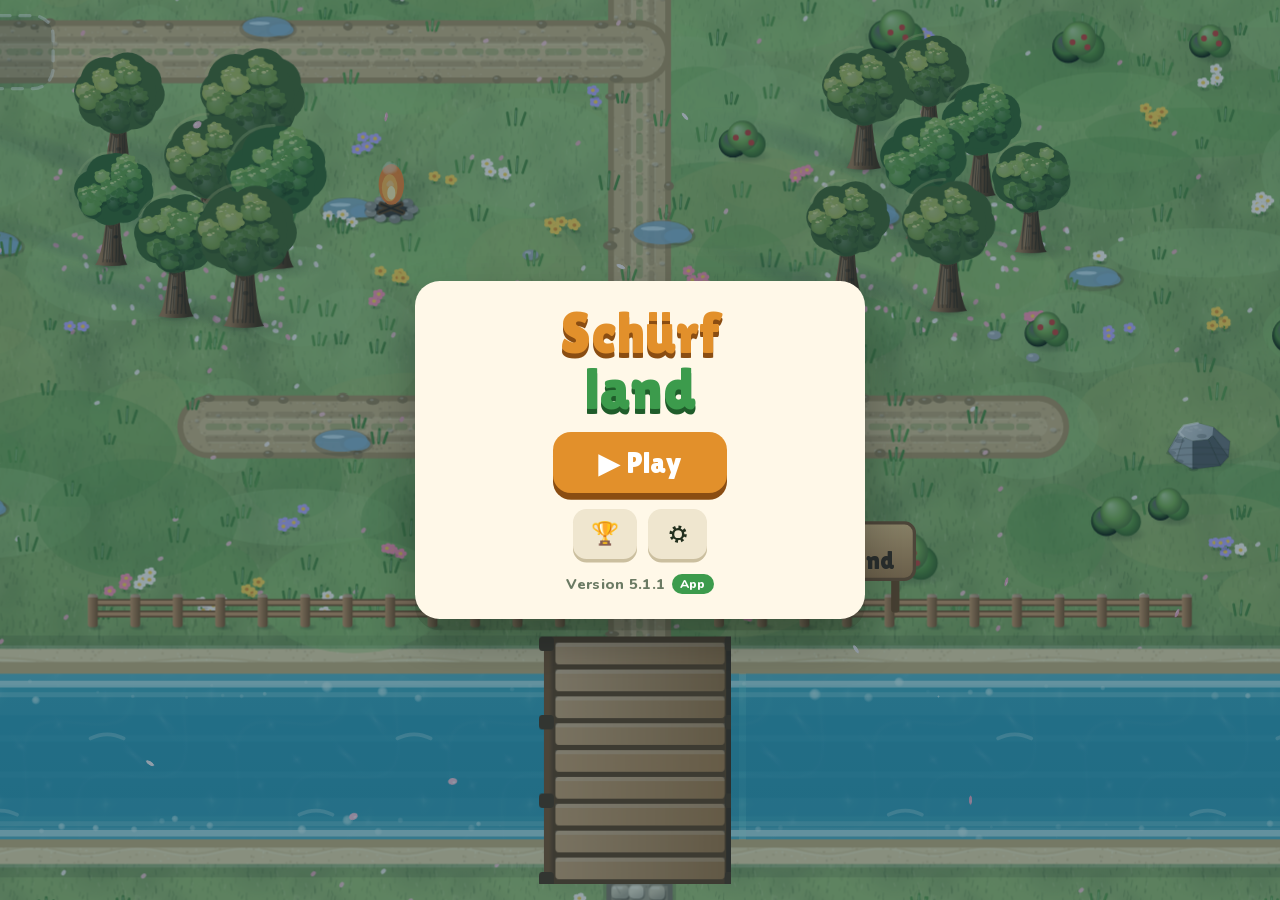
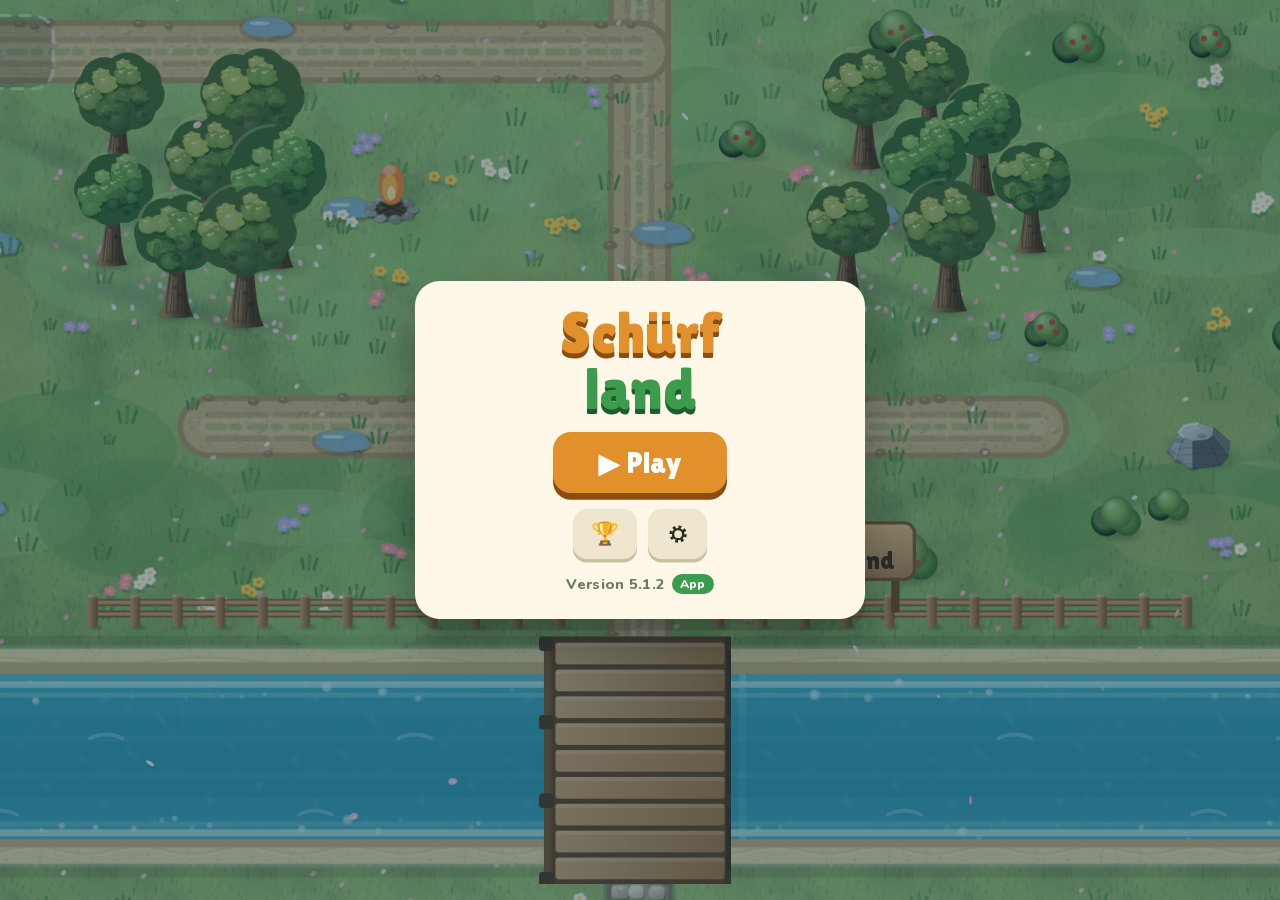
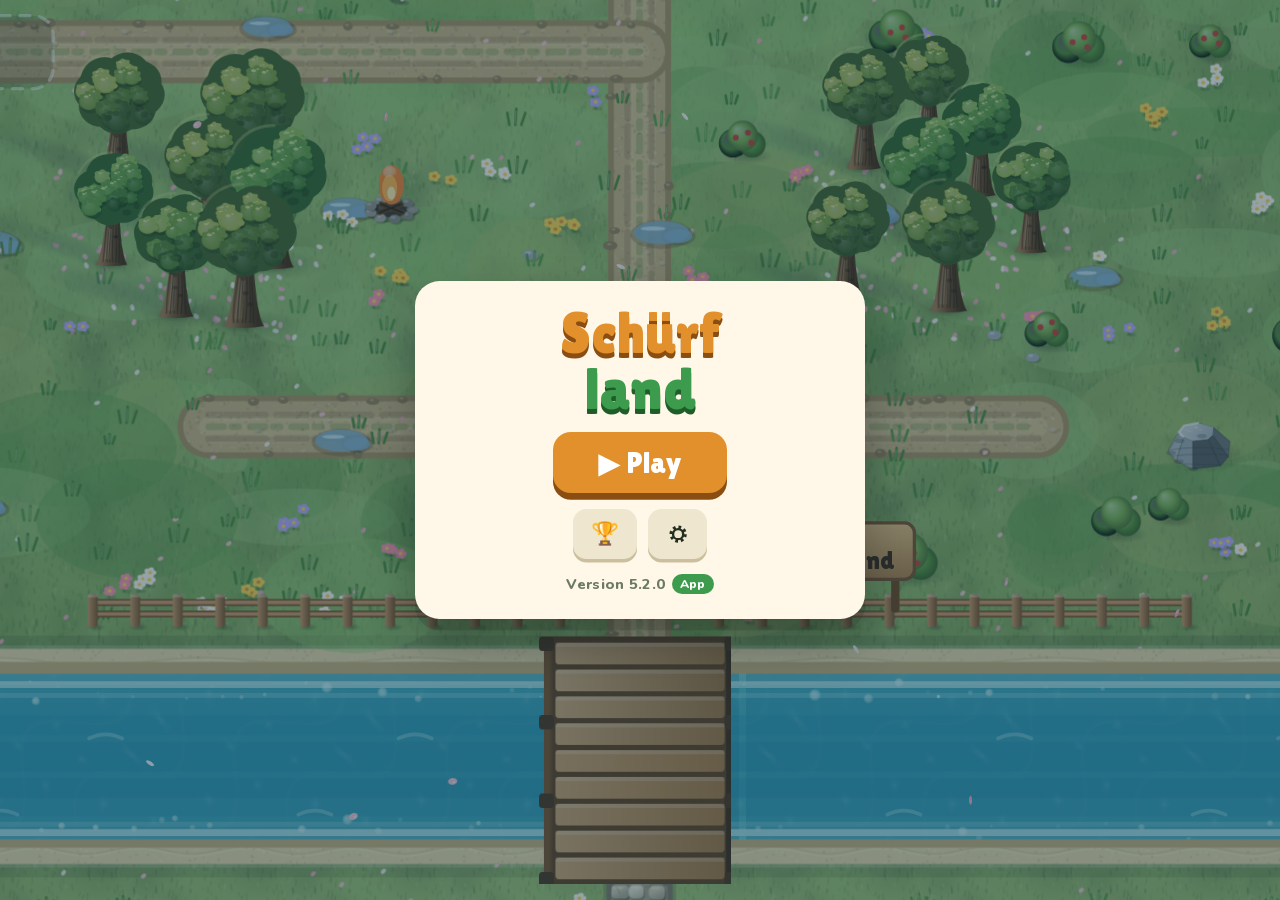
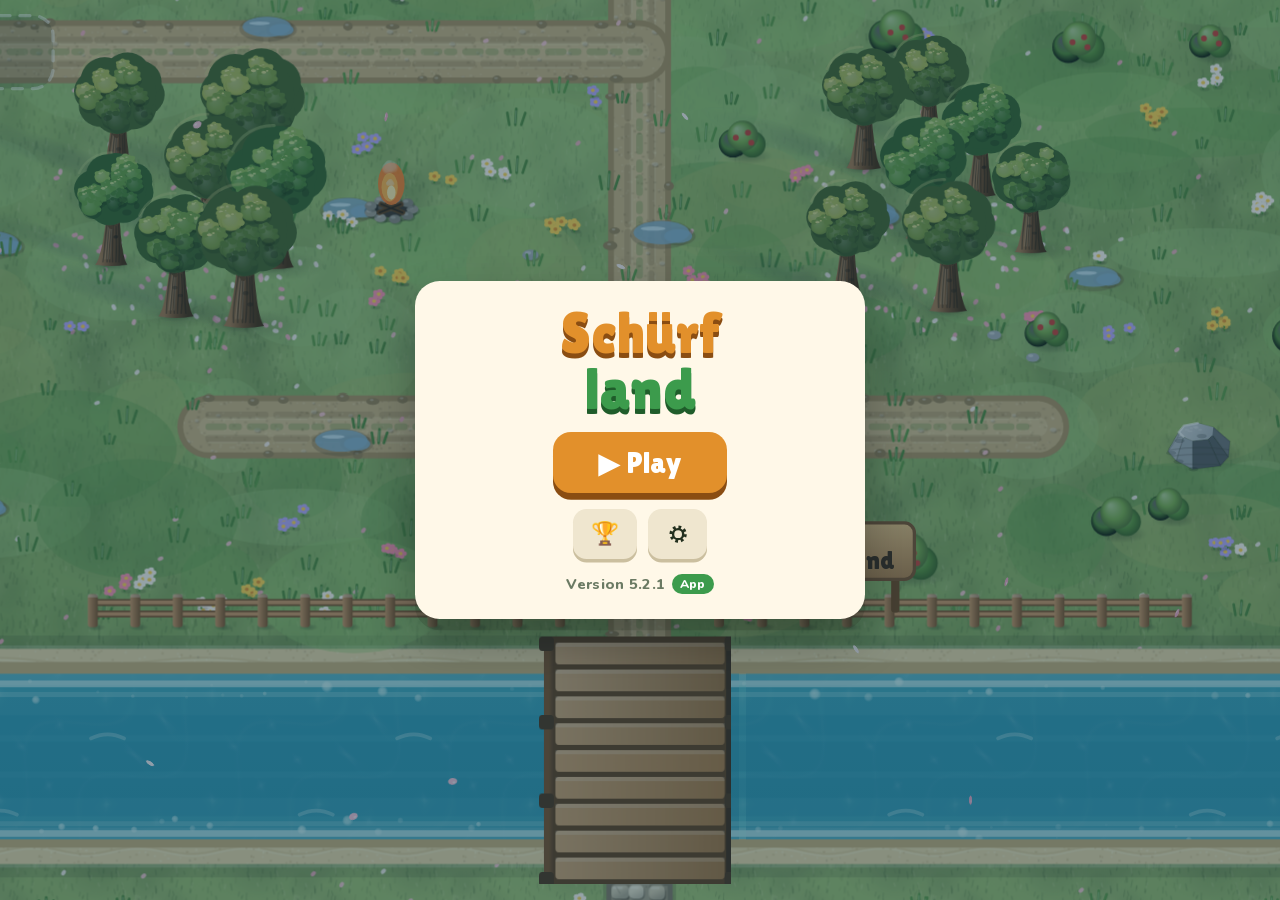
